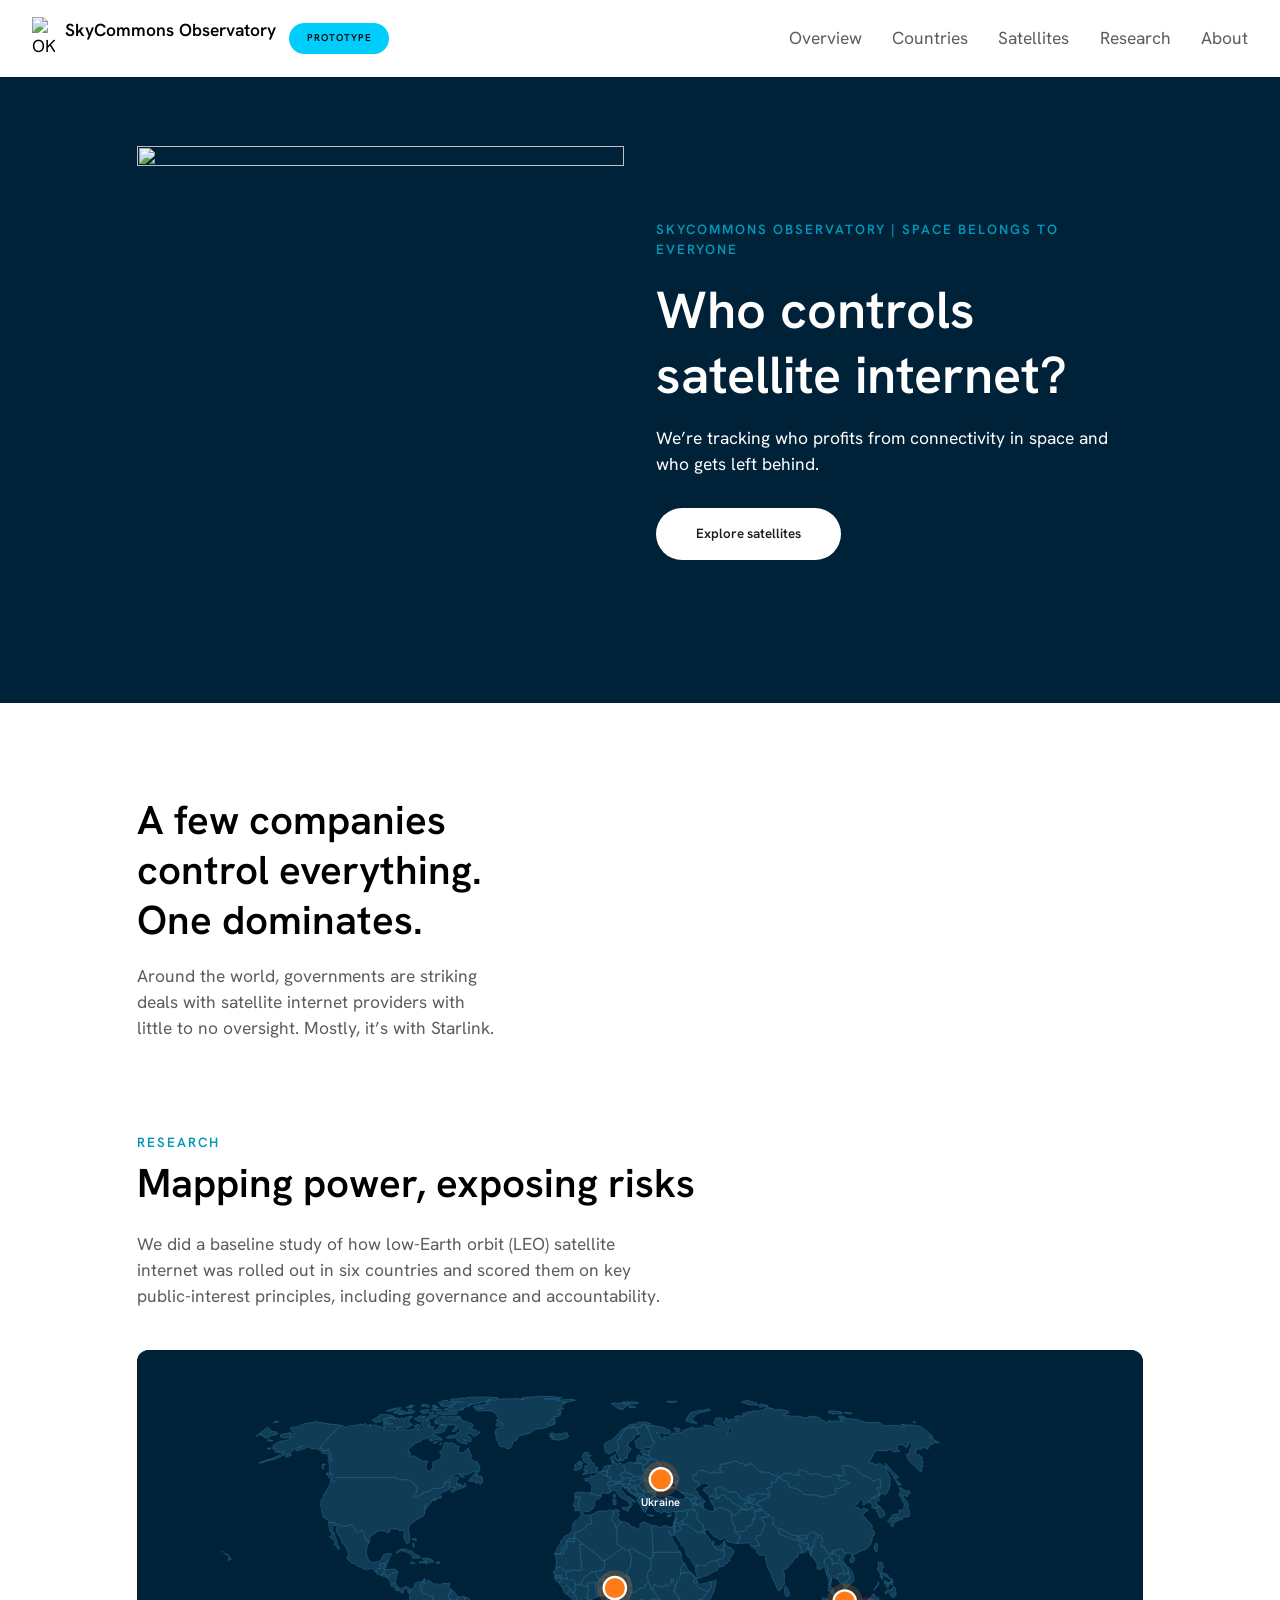
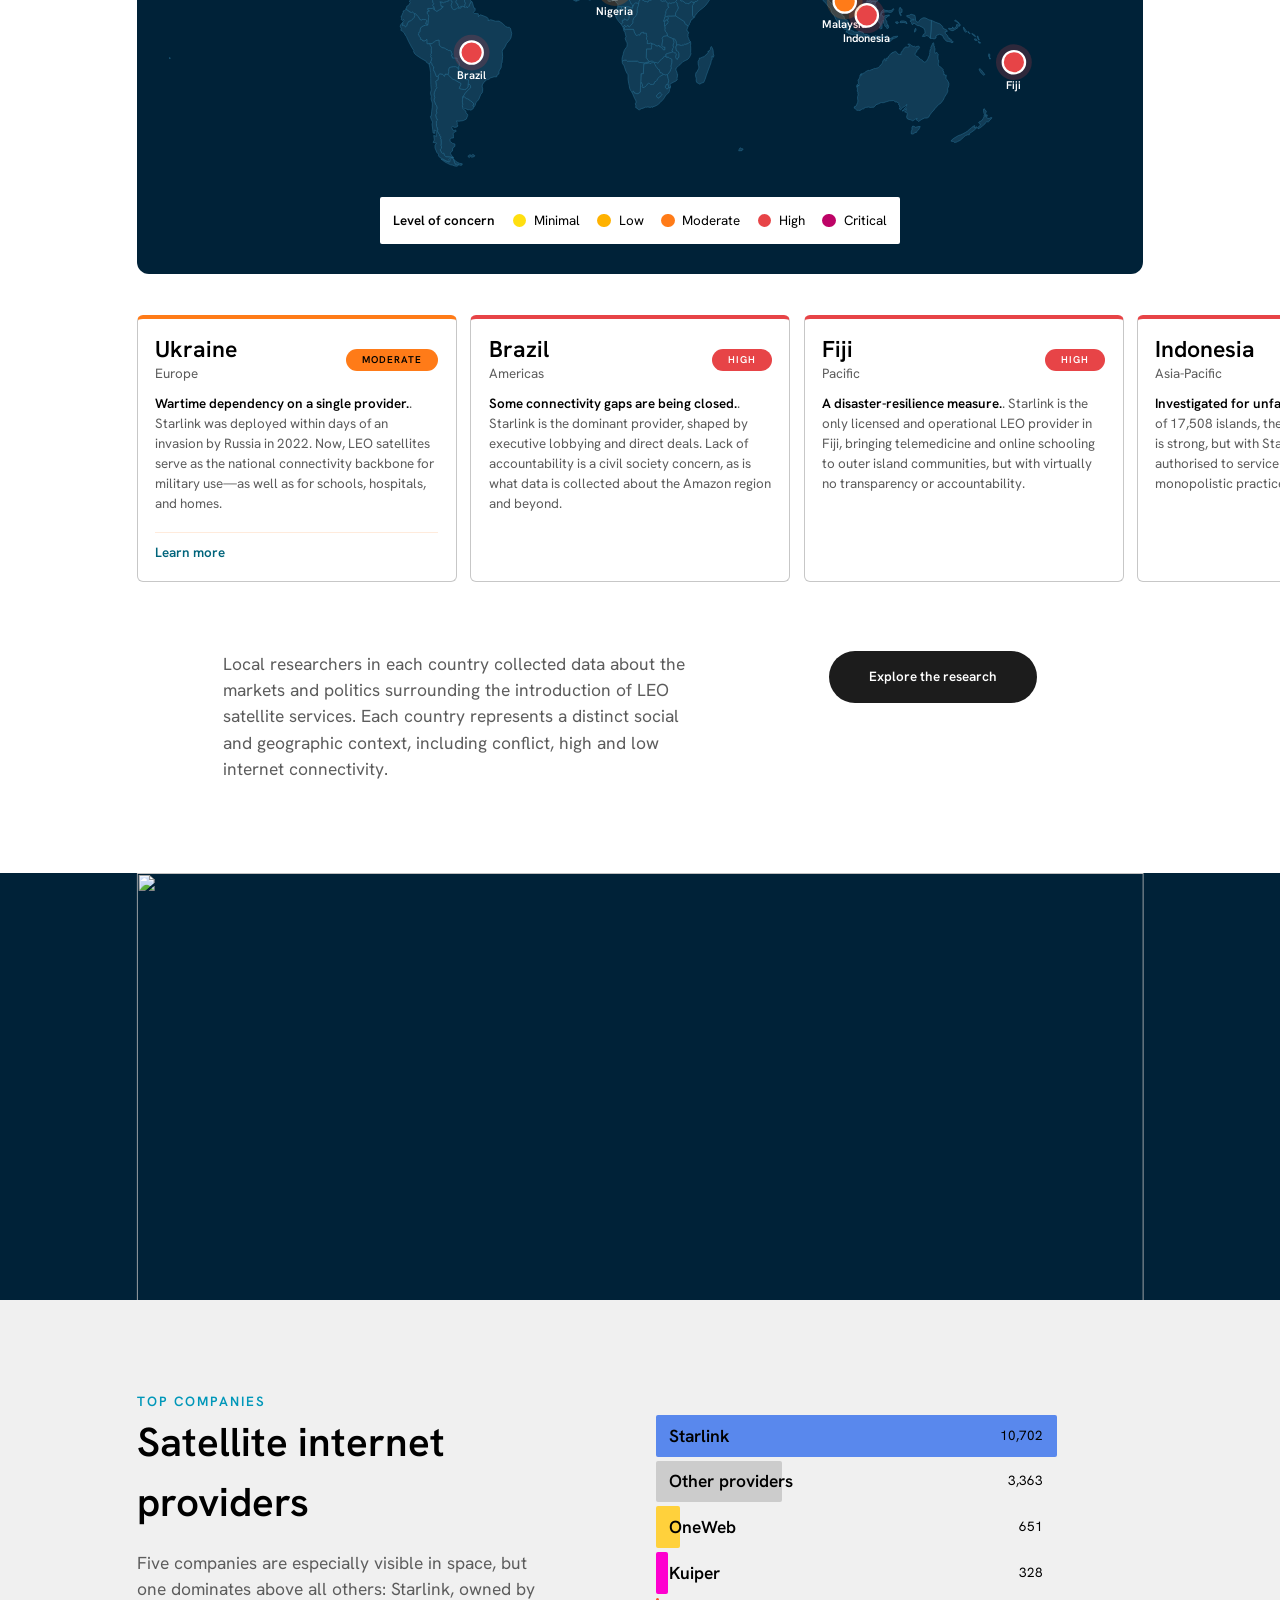
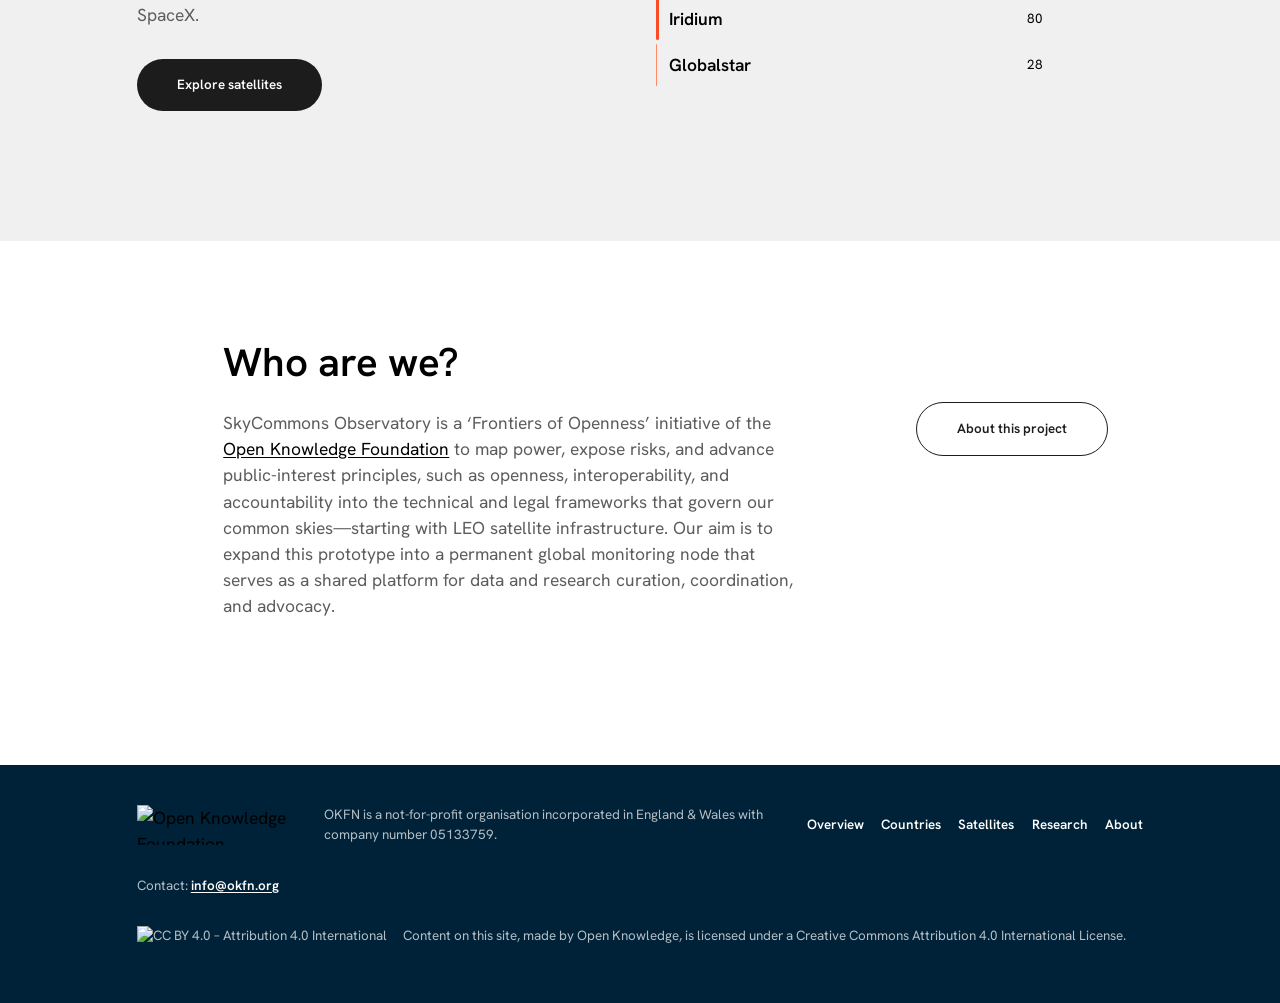
==== docs/index.html @ 89db38e0 "minor fixes" ====
<!doctype html>
<html lang="en">
	<head>
		<meta charset="utf-8" />
		<meta name="viewport" content="width=device-width, initial-scale=1" />
		
		<link href="./_app/immutable/assets/bundle.ClZaPpgv.css" rel="stylesheet">
		<link rel="modulepreload" href="./_app/immutable/bundle.B6d33Jup.js"><!--[--><!--[--><!--]--> <!--[--><meta name="description" content="Who controls satellite internet? We’re tracking who profits from connectivity in space and who gets left behind."><!--]--> <!--[--><meta name="keywords" content="LEO satellite governance, Starlink regulation, digital sovereignty, satellite internet policy, orbital commons, satellite market concentration, connectivity divide, spectrum equity, ITU WRC-27, satellite licensing transparency"><!--]--> <!--[--><meta name="author" content="Open Knowledge Foundation"><!--]--> <!--[--><meta property="og:title" content="SkyCommons Observatory"><!--]--> <!--[--><meta property="og:site_name" content="SkyCommons Observatory"><!--]--> <meta property="og:url" content="http://sveltekit-prerender"> <!--[--><meta property="og:description" content="Who controls satellite internet? We’re tracking who profits from connectivity in space and who gets left behind."><!--]--> <meta property="og:type" content="article"> <meta property="og:locale" content="en_US"> <!--[--><meta property="og:image" content="/images/sharing.png"> <meta property="og:image:type" content="image/jpeg"> <meta property="og:image:width" content="1200"> <meta property="og:image:height" content="630"><!--]--> <meta name="twitter:card" content="summary_large_image"> <meta name="twitter:site" content="http://sveltekit-prerender"> <!--[--><meta name="twitter:title" content="SkyCommons Observatory"><!--]--> <!--[--><meta name="twitter:description" content="Who controls satellite internet? We’re tracking who profits from connectivity in space and who gets left behind."><!--]--> <!--[--><meta name="twitter:image" content="/images/sharing.png"><!--]--> <meta name="robots" content="index, follow"> <link rel="icon" href="/favicon.ico"><!--]--><title>SkyCommons Observatory</title>
	</head>
	<body data-sveltekit-preload-data="hover">
		<script>
			// Set this after build to match the deployed subpath (e.g. "/my-app").
			window.__SCRIPT_BASE__ = '';
		</script>
		<div data-sveltekit-hydrate="true" style="display: contents; width: 100%; height: 100%;">
			<!--[--><!--[--><!----><!----> <!--[!--><!--]--> <main class="relative"><div class="fixed left-0 right-0 top-0 z-20"><div class="flex flex-row items-center justify-between bg-bg-base px-gutter py-md shadow-sm"><div class="flex items-center gap-sm"><a class="flex flex-row gap-xs" href="/"><img class="w-lg" src="/images/logo.svg" alt="OKFN"> <h1 class="text-md font-semibold">SkyCommons Observatory</h1></a> <div class="inline-block rounded-full bg-primary-300 px-md py-2xs text-xs font-semibold uppercase tracking-widest">Prototype</div><!----></div> <div class="flex self-stretch"><ul class="hidden h-full items-center gap-xl text-md lg:flex"><!--[--><li class="relative flex h-full items-center"><a class="text-text-weaker hover:text-text-stronger font-semibold !text-text-base" href="/">Overview</a> <!--[--><span class="absolute inset-x-0 -bottom-md h-[4px] bg-primary-400"></span><!--]--></li><li class="relative flex h-full items-center"><a class="text-text-weaker hover:text-text-stronger" href="/countries">Countries</a> <!--[!--><!--]--></li><li class="relative flex h-full items-center"><a class="text-text-weaker hover:text-text-stronger" href="/satellites">Satellites</a> <!--[!--><!--]--></li><li class="relative flex h-full items-center"><a class="text-text-weaker hover:text-text-stronger" href="/research">Research</a> <!--[!--><!--]--></li><li class="relative flex h-full items-center"><a class="text-text-weaker hover:text-text-stronger" href="/about">About</a> <!--[!--><!--]--></li><!--]--></ul> <!--[!--><button id="" class="font-normal text-fg-base cursor-pointer transition ease-out duration-300 px-4 space-x-2 py-2 text-xs block pr-0 lg:hidden inline-flex w-auto shrink-0 items-center self-start"><span class="inline-flex items-center"><span class="inline-block pr-2 text-lg svelte-1iubwoe"><svg class="c svelte-1iubwoe" viewBox="0 0 24 24" fill-rule="evenodd" clip-rule="evenodd" style="transform: rotate(0deg)"><!--[--><path d="M21,14 L21,16.5 L3,16.5 L3,14 L21,14 Z M21,8 L21,10.5 L3,10.5 L3,8 L21,8 Z"></path><!--]--></svg></span><!----></span><!----> <!--[!--><!--]--> <!--[!--><!--]--> <!----> <!--[!--><!--]--> <!--[!--><!--]--> <!--[!--><!--]--><!----></button><!--]--><!----></div></div></div><!----> <!--[!--><!--]--><!----> <div class="relative" style="padding-top: 0px; --header-height: 0px"><!----><section><div class="grid-wrapper grid__space-wide bg-dark-blue py-4xl text-bg-base"><div class="grid__row grid__gutters"><div class="grid__col flex flex-col md:basis-6/12"><div class="relative  "><!--[--><picture><!--[--><source srcset="/_app/immutable/assets/globe.wKYn05jS.avif 1140w, /_app/immutable/assets/globe.DWUznDQR.avif 2280w" type="image/avif"><source srcset="/_app/immutable/assets/globe.wnFsXG3-.webp 1140w, /_app/immutable/assets/globe.bxFfYOOo.webp 2280w" type="image/webp"><source srcset="/_app/immutable/assets/globe.BBnB5dhG.jpeg 1140w, /_app/immutable/assets/globe.C6dYYrCy.jpeg 2280w" type="image/jpeg"><!--]--> <img src="/_app/immutable/assets/globe.C6dYYrCy.jpeg" width="2280" height="2280" class="w-full"></picture><!--]--></div><!----></div> <div class="grid__col flex flex-col md:basis-6/12 md:justify-center"><div class="text-sm font-semibold uppercase tracking-[2px] text-primary-500 "><!---->SkyCommons Observatory | Space belongs to everyone<!----></div><!----> <h2 class="my-md text-balance text-3xl font-semibold leading-tight">Who controls satellite internet?</h2> <div class="pb-xl text-md">We’re tracking who profits from connectivity in space and who gets left behind.</div> <!--[--><a id="" href="/satellites" class="font-semibold rounded-full cursor-pointer transition ease-out duration-300 text-fg-base bg-bg-base border-bg-base hover:bg-fg-stronger hover:text-bg-base hover:outline hover:outline-1 hover:outline-bg-base px-8 md:py-4 md:px-10  space-x-3 py-4 text-sm  inline-flex w-auto shrink-0 items-center self-start"><!----> <!--[!--><!--]--> <!--[--><!---->Explore satellites<!----><!--]--> <!----> <!--[!--><!--]--> <!--[!--><!--]--> <!--[!--><!--]--><!----></a><!--]--><!----></div></div></div><!----> <div class="grid__space-wide py-5xl"><div class="grid__row grid__gutters"><div class="grid__col basis-12/12 xl:basis-6/12"><h2 class="mb-md text-balance text-2xl font-semibold leading-tight">A few companies control everything. One dominates.</h2> <p class="text-balance text-text-weaker">Around the world, governments are striking deals with satellite internet providers with little to no oversight. Mostly, it’s with Starlink.</p></div></div></div></section> <section><div class="grid__space-wide mb-2xl"><div class="text-sm font-semibold uppercase tracking-[2px] text-primary-500 "><!---->Research<!----></div><!----> <h2 class="mb-md text-2xl font-semibold">Mapping power, exposing risks</h2> <div class="grid__row grid__gutters"><div class="grid__col basis-12/12 xl:basis-8/12"><p class="text-balance text-text-weaker">We did a baseline study of how low-Earth orbit (LEO) satellite internet was rolled out in six countries and scored them on key public-interest principles, including governance and accountability.</p></div></div></div> <div class="grid-wrapper grid__space-wide mb-lg"><!--[!--><div class="flex w-full items-center justify-center rounded-xl bg-[#0a253f]" style="height: 500px"><p class="text-center text-gray-400">Loading map data...</p></div><!--]--> <!--[!--><!--]--><!----></div> <div class="grid-wrapper grid__space-wide grid__break-right"><!--[--><div class="no-scrollbar w-full cursor-grab select-none overflow-x-auto py-md active:cursor-grabbing svelte-oepvop"><div class="grid__space-right flex w-max gap-sm"><!--[--><div class="flex flex-shrink-0" style="width: 320px"><div class="flex h-full flex-col gap-xs rounded-md border border-t-4 border-fg-weakest p-md transition-all duration-200 hover:-translate-y-0.5 hover:shadow-lg" style=" border-top-color: #ff7b18; "><div class="flex items-center justify-between gap-md"><div><h3 class="font-sans text-lg font-semibold leading-[1.2]">Ukraine</h3> <div class="text-sm font-normal text-text-weaker">Europe</div></div> <span class="rounded-full text-center font-semibold uppercase tracking-widest px-4 py-1 text-xs" style="background-color: #ff7b18; color: #000;">Moderate</span><!----></div> <p class="flex-1 text-sm text-text-weaker"><strong class="text-text-base">Wartime dependency on a single provider.</strong>.
		Starlink was deployed within days of an invasion by Russia in 2022. Now, LEO satellites serve as the national connectivity backbone for military use—as well as for schools, hospitals, and homes.</p> <!--[--><a href="/countries/ukraine" class="group pointer-events-auto mt-2xs flex items-center gap-sm border-t pt-xs text-sm font-semibold text-primary transition-all duration-200" style=" border-color: color-mix(in srgb, #ff7b18 15%, transparent); ">Learn more</a><!--]--></div><!----></div><div class="flex flex-shrink-0" style="width: 320px"><div class="flex h-full flex-col gap-xs rounded-md border border-t-4 border-fg-weakest p-md transition-all duration-200 " style=" border-top-color: #e74447; "><div class="flex items-center justify-between gap-md"><div><h3 class="font-sans text-lg font-semibold leading-[1.2]">Brazil</h3> <div class="text-sm font-normal text-text-weaker">Americas</div></div> <span class="rounded-full text-center font-semibold uppercase tracking-widest px-4 py-1 text-xs" style="background-color: #e74447; color: #fff;">High</span><!----></div> <p class="flex-1 text-sm text-text-weaker"><strong class="text-text-base">Some connectivity gaps are being closed.</strong>.
		Starlink is the dominant provider, shaped by executive lobbying and direct deals. Lack of accountability is a civil society concern, as is what data is collected about the Amazon region and beyond.</p> <!--[!--><!--]--></div><!----></div><div class="flex flex-shrink-0" style="width: 320px"><div class="flex h-full flex-col gap-xs rounded-md border border-t-4 border-fg-weakest p-md transition-all duration-200 " style=" border-top-color: #e74447; "><div class="flex items-center justify-between gap-md"><div><h3 class="font-sans text-lg font-semibold leading-[1.2]">Fiji</h3> <div class="text-sm font-normal text-text-weaker">Pacific</div></div> <span class="rounded-full text-center font-semibold uppercase tracking-widest px-4 py-1 text-xs" style="background-color: #e74447; color: #fff;">High</span><!----></div> <p class="flex-1 text-sm text-text-weaker"><strong class="text-text-base">A disaster-resilience measure.</strong>.
		 Starlink is the only licensed and operational LEO provider in Fiji, bringing telemedicine and online schooling to outer island communities, but with virtually no transparency or accountability.</p> <!--[!--><!--]--></div><!----></div><div class="flex flex-shrink-0" style="width: 320px"><div class="flex h-full flex-col gap-xs rounded-md border border-t-4 border-fg-weakest p-md transition-all duration-200 " style=" border-top-color: #e74447; "><div class="flex items-center justify-between gap-md"><div><h3 class="font-sans text-lg font-semibold leading-[1.2]">Indonesia</h3> <div class="text-sm font-normal text-text-weaker">Asia-Pacific</div></div> <span class="rounded-full text-center font-semibold uppercase tracking-widest px-4 py-1 text-xs" style="background-color: #e74447; color: #fff;">High</span><!----></div> <p class="flex-1 text-sm text-text-weaker"><strong class="text-text-base">Investigated for unfair competition.</strong>.
		A nation of 17,508 islands, the case for LEO connectivity is strong, but with Starlink as the only provider authorised to service consumers, concerns of monopolistic practices run high.</p> <!--[!--><!--]--></div><!----></div><div class="flex flex-shrink-0" style="width: 320px"><div class="flex h-full flex-col gap-xs rounded-md border border-t-4 border-fg-weakest p-md transition-all duration-200 " style=" border-top-color: #ff7b18; "><div class="flex items-center justify-between gap-md"><div><h3 class="font-sans text-lg font-semibold leading-[1.2]">Malaysia</h3> <div class="text-sm font-normal text-text-weaker">Asia-Pacific</div></div> <span class="rounded-full text-center font-semibold uppercase tracking-widest px-4 py-1 text-xs" style="background-color: #ff7b18; color: #000;">Moderate</span><!----></div> <p class="flex-1 text-sm text-text-weaker"><strong class="text-text-base">Limited consumer choice.</strong>.
		 Rural connectivity gaps are significant, but hardware costs are steep for people in these regions. Starlink is the only provider to consumers, and the terms of their license are not public.</p> <!--[!--><!--]--></div><!----></div><div class="flex flex-shrink-0" style="width: 320px"><div class="flex h-full flex-col gap-xs rounded-md border border-t-4 border-fg-weakest p-md transition-all duration-200 " style=" border-top-color: #ff7b18; "><div class="flex items-center justify-between gap-md"><div><h3 class="font-sans text-lg font-semibold leading-[1.2]">Nigeria</h3> <div class="text-sm font-normal text-text-weaker">Africa</div></div> <span class="rounded-full text-center font-semibold uppercase tracking-widest px-4 py-1 text-xs" style="background-color: #ff7b18; color: #000;">Moderate</span><!----></div> <p class="flex-1 text-sm text-text-weaker"><strong class="text-text-base">An infrastructure shortcut.</strong>.
		 LEO satellites reach communities that terrestrial networks cannot. Nigeria has authorized five LEO providers—though Starlink was first and was approved with fewer initial conditions.</p> <!--[!--><!--]--></div><!----></div><!--]--></div></div><!--]--><!----></div> <div class="grid-wrapper grid__space-wide pb-5xl pt-lg md:pt-3xl"><div class="grid__row grid__gutters"><div class="grid__col mb-xl text-text-weaker md:mb-0 md:ml-1/12 md:basis-7/12 lg:basis-6/12">Local researchers in each country collected data about the markets and politics surrounding the introduction of LEO satellite services. Each country represents a distinct social and geographic context, including conflict, high and low internet connectivity.</div> <div class="grid__col md:ml-1/12 md:basis-3/12 lg:basis-4/12"><!--[--><a id="" href="/countries" class="font-semibold rounded-full cursor-pointer transition ease-out duration-300 text-bg-base bg-fg-base hover:bg-neutral-600 px-8 md:py-4 md:px-10  space-x-3 py-4 text-sm  inline-flex w-auto shrink-0 items-center self-start"><!----> <!--[!--><!--]--> <!--[--><!---->Explore the research<!----><!--]--> <!----> <!--[!--><!--]--> <!--[!--><!--]--> <!--[!--><!--]--><!----></a><!--]--><!----></div></div></div></section> <section><div class="grid-wrapper grid__space-wide relative aspect-[2.5/1] overflow-hidden bg-dark-blue text-bg-base lg:aspect-[3/1]"><div class="relative  absolute bottom-0 left-1/2 h-auto max-h-[50%] w-auto -translate-x-1/2"><!--[--><picture><!--[--><source srcset="/_app/immutable/assets/globe.wKYn05jS.avif 1140w, /_app/immutable/assets/globe.DWUznDQR.avif 2280w" type="image/avif"><source srcset="/_app/immutable/assets/globe.wnFsXG3-.webp 1140w, /_app/immutable/assets/globe.bxFfYOOo.webp 2280w" type="image/webp"><source srcset="/_app/immutable/assets/globe.BBnB5dhG.jpeg 1140w, /_app/immutable/assets/globe.C6dYYrCy.jpeg 2280w" type="image/jpeg"><!--]--> <img src="/_app/immutable/assets/globe.C6dYYrCy.jpeg" width="2280" height="2280" class="w-full h-full object-contain"></picture><!--]--></div><!----></div><!----> <div class="grid-wrapper grid__space-wide bg-bg-weaker py-5xl"><div class="grid__row grid__gutters"><div class="grid__col md:md-0 mb-lg flex flex-col md:basis-5/12"><div class="text-sm font-semibold uppercase tracking-[2px] text-primary-500 "><!---->Top Companies<!----></div><!----> <h2 class="mb-md text-2xl font-semibold">Satellite internet providers</h2> <p class="mb-xl text-text-weaker">Five companies are especially visible in space, but one dominates above all others: Starlink, owned by SpaceX.</p> <!--[--><a id="" href="/satellites" class="font-semibold rounded-full cursor-pointer transition ease-out duration-300 text-bg-base bg-fg-base hover:bg-neutral-600 px-8 md:py-4 md:px-10  space-x-3 py-4 text-sm  inline-flex w-auto shrink-0 items-center self-start"><!----> <!--[!--><!--]--> <!--[--><!---->Explore satellites<!----><!--]--> <!----> <!--[!--><!--]--> <!--[!--><!--]--> <!--[!--><!--]--><!----></a><!--]--><!----></div> <div class="grid__col flex basis-12/12 flex-col py-lg text-text-weaker md:ml-1/12 md:basis-6/12 md:justify-center xl:basis-5/12"><div class="mb-2xl w-full"><div class="relative"><div class="flex flex-col gap-1"><!--[--><div class="relative w-full"><div class="print-force-bg absolute bottom-0 top-0 h-full rounded-sm" style="width:100%; background-color: #5988ED"></div> <div class="flex justify-between gap-md text-md"><div class="relative px-sm py-2xs font-semibold text-text-base">Starlink</div> <div class="relative flex items-center px-sm text-sm text-text-base">10,702</div></div></div><div class="relative w-full"><div class="print-force-bg absolute bottom-0 top-0 h-full rounded-sm" style="width:31.424032891048405%; background-color: #ccc"></div> <div class="flex justify-between gap-md text-md"><div class="relative px-sm py-2xs font-semibold text-text-base">Other providers</div> <div class="relative flex items-center px-sm text-sm text-text-base">3,363</div></div></div><div class="relative w-full"><div class="print-force-bg absolute bottom-0 top-0 h-full rounded-sm" style="width:6.082975144832742%; background-color: #FFD13C"></div> <div class="flex justify-between gap-md text-md"><div class="relative px-sm py-2xs font-semibold text-text-base">OneWeb</div> <div class="relative flex items-center px-sm text-sm text-text-base">651</div></div></div><div class="relative w-full"><div class="print-force-bg absolute bottom-0 top-0 h-full rounded-sm" style="width:3.0648476920201833%; background-color: #FE00CF"></div> <div class="flex justify-between gap-md text-md"><div class="relative px-sm py-2xs font-semibold text-text-base">Kuiper</div> <div class="relative flex items-center px-sm text-sm text-text-base">328</div></div></div><div class="relative w-full"><div class="print-force-bg absolute bottom-0 top-0 h-full rounded-sm" style="width:0.747523827321996%; background-color: #F94D26"></div> <div class="flex justify-between gap-md text-md"><div class="relative px-sm py-2xs font-semibold text-text-base">Iridium</div> <div class="relative flex items-center px-sm text-sm text-text-base">80</div></div></div><div class="relative w-full"><div class="print-force-bg absolute bottom-0 top-0 h-full rounded-sm" style="width:0.2616333395626986%; background-color: #FF8A65"></div> <div class="flex justify-between gap-md text-md"><div class="relative px-sm py-2xs font-semibold text-text-base">Globalstar</div> <div class="relative flex items-center px-sm text-sm text-text-base">28</div></div></div><!--]--></div> <!--[!--><!--]--></div><!----></div></div></div></div></section> <section><div class="grid-wrapper grid__space-wide pb-6xl pt-5xl"><div class="grid__row grid__gutters"><div class="grid__col mb-xl md:mb-0 md:ml-1/12 md:basis-7/12"><h2 class="mb-md text-2xl font-semibold">Who are we?</h2> <p class="prose text-text-weaker"><!---->SkyCommons Observatory is a ‘Frontiers of Openness’ initiative of the <a href='https://okfn.org/' target='_blank'>Open Knowledge Foundation</a> to map power, expose risks, and advance public-interest principles, such as openness, interoperability, and accountability into the technical and legal frameworks that govern our common skies—starting with LEO satellite infrastructure. Our aim is to expand this prototype into a permanent global monitoring node that serves as a shared platform for data and research curation, coordination, and advocacy.<!----></p> <p></p></div> <div class="grid__col md:ml-1/12 md:basis-3/12 md:pt-4xl"><div class="flex flex-wrap gap-sm"><!--[--><!--[--><a id="" href="/about" class="font-semibold rounded-full border cursor-pointer transition ease-out duration-300 text-fg-base border-fg-base hover:bg-bg-weaker hover:text-fg-base px-8 md:py-4 md:px-10  space-x-3 py-4 text-sm  inline-flex w-auto shrink-0 items-center self-start"><!----> <!--[!--><!--]--> <!--[--><!---->About this project<!----><!--]--> <!----> <!--[!--><!--]--> <!--[!--><!--]--> <!--[!--><!--]--><!----></a><!--]--><!--]--></div></div></div></div></section><!----><!----></div> <!--[--><footer class="flex flex-col"><div class="grid__space-wide flex flex-col bg-dark-blue pb-xl pt-2xl lg:flex-row lg:items-center lg:justify-between lg:gap-2xl"><div class="mb-xl flex flex-col items-start gap-sm lg:mb-0 lg:flex-row lg:items-center"><a href="https://okfn.org/en/" target="_blank"><img class="h-10" src="/images/logo-okfn-light.svg" alt="Open Knowledge Foundation"></a> <p class="text-sm text-white/70">OKFN is a not-for-profit organisation incorporated in England &amp; Wales with company number
				05133759.</p></div> <ul class="flex gap-md text-sm"><!--[--><li class="relative flex h-full items-center"><a class="font-semibold text-bg-base hover:text-text-stronger" href="/">Overview</a></li><li class="relative flex h-full items-center"><a class="font-semibold text-bg-base hover:text-text-stronger" href="/countries">Countries</a></li><li class="relative flex h-full items-center"><a class="font-semibold text-bg-base hover:text-text-stronger" href="/satellites">Satellites</a></li><li class="relative flex h-full items-center"><a class="font-semibold text-bg-base hover:text-text-stronger" href="/research">Research</a></li><li class="relative flex h-full items-center"><a class="font-semibold text-bg-base hover:text-text-stronger" href="/about">About</a></li><!--]--></ul></div> <div class="grid__space-wide bg-dark-blue pb-2xl text-sm text-white/70"><div class="mb-xl">Contact: <a class="text-sm font-semibold text-white underline underline-offset-2" href="mailto:info@okfn.org">info@okfn.org</a></div> <div class="mb-4 flex flex-row items-center gap-4"><a href="https://creativecommons.org/licenses/by/4.0/" target="_blank"><img src="/images/footer-creative-commons.png" alt="CC BY 4.0 – Attribution 4.0 International"></a> <div class="text-white/70">Content on this site, made by Open Knowledge, is licensed under a Creative Commons
				Attribution 4.0 International License.</div></div></div></footer><!--]--></main><!----><!--]--> <!--[!--><!--]--><!--]-->
			
			<script>
				{
					__sveltekit_m5ld1t = {
						base: new URL(".", location).pathname.slice(0, -1)
					};

					const element = document.currentScript.parentElement;

					import("./_app/immutable/bundle.B6d33Jup.js").then((app) => {
						app.start(element, {
							node_ids: [0, 2],
							data: [null,{type:"data",data:{page:{header:{section:"SkyCommons Observatory | Space belongs to everyone",title:"Who controls satellite internet?",text:"We’re tracking who profits from connectivity in space and who gets left behind.",cta:{title:"Explore satellites",link:"/satellites"}},introduction:{title:"A few companies control everything. One dominates.",text:"Around the world, governments are striking deals with satellite internet providers with little to no oversight. Mostly, it’s with Starlink."},countries:{section:"Research",title:"Mapping power, exposing risks",subline:"We did a baseline study of how low-Earth orbit (LEO) satellite internet was rolled out in six countries and scored them on key public-interest principles, including governance and accountability.",text:"Local researchers in each country collected data about the markets and politics surrounding the introduction of LEO satellite services. Each country represents a distinct social and geographic context, including conflict, high and low internet connectivity.",cta:{title:"Explore the research",link:"/countries"}},satellite:{section:"Top Companies",title:"Satellite internet providers",text:"Five companies are especially visible in space, but one dominates above all others: Starlink, owned by SpaceX.",cta:{title:"Explore satellites",link:"/satellites"}},information:{title:"Who are we?",text:"SkyCommons Observatory is a ‘Frontiers of Openness’ initiative of the \u003Ca href='https://okfn.org/' target='_blank'>Open Knowledge Foundation\u003C/a> to map power, expose risks, and advance public-interest principles, such as openness, interoperability, and accountability into the technical and legal frameworks that govern our common skies—starting with LEO satellite infrastructure. Our aim is to expand this prototype into a permanent global monitoring node that serves as a shared platform for data and research curation, coordination, and advocacy.",ctas:[{title:"About this project",link:"/about"}]}},geo:{type:"Topology",objects:{countries:{type:"GeometryCollection",geometries:[{type:"MultiPolygon",arcs:[[[0]],[[1]]],id:"FJ",properties:{name:"Fiji"}},{type:"Polygon",arcs:[[2,3,4,5,6,7,8,9,10]],id:"TZ",properties:{name:"Tanzania"}},{type:"Polygon",arcs:[[11,12,13,14]],id:"EH",properties:{name:"W. Sahara"}},{type:"MultiPolygon",arcs:[[[15,16,17,18]],[[19]],[[20]],[[21]],[[22]],[[23]],[[24]],[[25]],[[26]],[[27]],[[28]],[[29]],[[30]],[[31]],[[32]],[[33]],[[34]],[[35]],[[36]],[[37]],[[38]],[[39]],[[40]],[[41]],[[42]],[[43]],[[44]],[[45]],[[46]],[[47]]],id:"CA",properties:{name:"Canada"}},{type:"MultiPolygon",arcs:[[[-19,48,49,50]],[[51]],[[52]],[[53]],[[54]],[[55]],[[56]],[[57]],[[-17,58]],[[59]]],id:"US",properties:{name:"United States of America"}},{type:"Polygon",arcs:[[60,61,62,63,64,65]],id:"KZ",properties:{name:"Kazakhstan"}},{type:"Polygon",arcs:[[-63,66,67,68,69]],id:"UZ",properties:{name:"Uzbekistan"}},{type:"MultiPolygon",arcs:[[[70,71]],[[72]],[[73]],[[74]]],id:"PG",properties:{name:"Papua New Guinea"}},{type:"MultiPolygon",arcs:[[[-72,75]],[[76,77]],[[78]],[[79,80]],[[81]],[[82]],[[83]],[[84]],[[85]],[[86]],[[87]],[[88]],[[89]]],id:"ID",properties:{name:"Indonesia"}},{type:"MultiPolygon",arcs:[[[90,91]],[[92,93,94,95,96,97]]],id:"AR",properties:{name:"Argentina"}},{type:"MultiPolygon",arcs:[[[-92,98]],[[99,-95,100,101]]],id:"CL",properties:{name:"Chile"}},{type:"Polygon",arcs:[[-8,102,103,104,105,106,107,108,109,110,111]],id:"CD",properties:{name:"Dem. Rep. Congo"}},{type:"Polygon",arcs:[[112,113,114,115]],id:"SO",properties:{name:"Somalia"}},{type:"Polygon",arcs:[[-3,116,117,118,-113,119]],id:"KE",properties:{name:"Kenya"}},{type:"Polygon",arcs:[[120,121,122,123,124,125,126,127]],id:"SD",properties:{name:"Sudan"}},{type:"Polygon",arcs:[[-122,128,129,130,131]],id:"TD",properties:{name:"Chad"}},{type:"Polygon",arcs:[[132,133]],id:"HT",properties:{name:"Haiti"}},{type:"Polygon",arcs:[[-133,134]],id:"DO",properties:{name:"Dominican Rep."}},{type:"MultiPolygon",arcs:[[[135]],[[136]],[[137]],[[138]],[[139]],[[140]],[[141,142,143]],[[144]],[[145]],[[146,147,148,149,-66,150,151,152,153,154,155,156,157,158,159,160,161]],[[162]],[[163,164]]],id:"RU",properties:{name:"Russia"}},{type:"MultiPolygon",arcs:[[[165]],[[166]],[[167]]],id:"BS",properties:{name:"Bahamas"}},{type:"Polygon",arcs:[[168]],id:"FK",properties:{name:"Falkland Is."}},{type:"MultiPolygon",arcs:[[[169]],[[-161,170,171,172]],[[173]],[[174]]],id:"NO",properties:{name:"Norway"}},{type:"Polygon",arcs:[[175]],id:"GL",properties:{name:"Greenland"}},{type:"Polygon",arcs:[[176]],id:"TF",properties:{name:"Fr. S. Antarctic Lands"}},{type:"Polygon",arcs:[[177,-77]],id:"TL",properties:{name:"Timor-Leste"}},{type:"Polygon",arcs:[[178,179,180,181,182,183,184],[185]],id:"ZA",properties:{name:"South Africa"}},{type:"Polygon",arcs:[[-186]],id:"LS",properties:{name:"Lesotho"}},{type:"Polygon",arcs:[[-50,186,187,188,189]],id:"MX",properties:{name:"Mexico"}},{type:"Polygon",arcs:[[190,191,-93]],id:"UY",properties:{name:"Uruguay"}},{type:"Polygon",arcs:[[-191,-98,192,193,194,195,196,197,198,199,200]],id:"BR",properties:{name:"Brazil"}},{type:"Polygon",arcs:[[-194,201,-96,-100,202]],id:"BO",properties:{name:"Bolivia"}},{type:"Polygon",arcs:[[-195,-203,-102,203,204,205]],id:"PE",properties:{name:"Peru"}},{type:"Polygon",arcs:[[-196,-206,206,207,208,209,210]],id:"CO",properties:{name:"Colombia"}},{type:"Polygon",arcs:[[-209,211,212,213]],id:"PA",properties:{name:"Panama"}},{type:"Polygon",arcs:[[-213,214,215,216]],id:"CR",properties:{name:"Costa Rica"}},{type:"Polygon",arcs:[[-216,217,218,219]],id:"NI",properties:{name:"Nicaragua"}},{type:"Polygon",arcs:[[-219,220,221,222,223]],id:"HN",properties:{name:"Honduras"}},{type:"Polygon",arcs:[[-222,224,225]],id:"SV",properties:{name:"El Salvador"}},{type:"Polygon",arcs:[[-189,226,227,-223,-226,228]],id:"GT",properties:{name:"Guatemala"}},{type:"Polygon",arcs:[[-188,229,-227]],id:"BZ",properties:{name:"Belize"}},{type:"Polygon",arcs:[[-197,-211,230,231]],id:"VE",properties:{name:"Venezuela"}},{type:"Polygon",arcs:[[-198,-232,232,233]],id:"GY",properties:{name:"Guyana"}},{type:"Polygon",arcs:[[-199,-234,234,235]],id:"SR",properties:{name:"Suriname"}},{type:"MultiPolygon",arcs:[[[-200,-236,236]],[[237,238,239,240,241,242,243,244]],[[245]]],id:"FR",properties:{name:"France"}},{type:"Polygon",arcs:[[-205,246,-207]],id:"EC",properties:{name:"Ecuador"}},{type:"Polygon",arcs:[[247]],id:"PR",properties:{name:"Puerto Rico"}},{type:"Polygon",arcs:[[248]],id:"JM",properties:{name:"Jamaica"}},{type:"Polygon",arcs:[[249]],id:"CU",properties:{name:"Cuba"}},{type:"Polygon",arcs:[[-181,250,251,252]],id:"ZW",properties:{name:"Zimbabwe"}},{type:"Polygon",arcs:[[-180,253,254,-251]],id:"BW",properties:{name:"Botswana"}},{type:"Polygon",arcs:[[-179,255,256,257,-254]],id:"NA",properties:{name:"Namibia"}},{type:"Polygon",arcs:[[258,259,260,261,262,263,264]],id:"SN",properties:{name:"Senegal"}},{type:"Polygon",arcs:[[-261,265,266,267,268,269,270]],id:"ML",properties:{name:"Mali"}},{type:"Polygon",arcs:[[-13,271,-266,-260,272]],id:"MR",properties:{name:"Mauritania"}},{type:"Polygon",arcs:[[273,274,275,276,277]],id:"BJ",properties:{name:"Benin"}},{type:"Polygon",arcs:[[-131,278,279,-277,280,-268,281,282]],id:"NE",properties:{name:"Niger"}},{type:"Polygon",arcs:[[-278,-280,283,284]],id:"NG",properties:{name:"Nigeria"}},{type:"Polygon",arcs:[[-130,285,286,287,288,289,-284,-279]],id:"CM",properties:{name:"Cameroon"}},{type:"Polygon",arcs:[[-275,290,291,292]],id:"TG",properties:{name:"Togo"}},{type:"Polygon",arcs:[[-292,293,294,295]],id:"GH",properties:{name:"Ghana"}},{type:"Polygon",arcs:[[-270,296,-295,297,298,299]],id:"CI",properties:{name:"Côte d'Ivoire"}},{type:"Polygon",arcs:[[-262,-271,-300,300,301,302,303]],id:"GN",properties:{name:"Guinea"}},{type:"Polygon",arcs:[[-263,-304,304]],id:"GW",properties:{name:"Guinea-Bissau"}},{type:"Polygon",arcs:[[-299,305,306,-301]],id:"LR",properties:{name:"Liberia"}},{type:"Polygon",arcs:[[-302,-307,307]],id:"SL",properties:{name:"Sierra Leone"}},{type:"Polygon",arcs:[[-269,-281,-276,-293,-296,-297]],id:"BF",properties:{name:"Burkina Faso"}},{type:"Polygon",arcs:[[-108,308,-286,-129,-121,309]],id:"CF",properties:{name:"Central African Rep."}},{type:"Polygon",arcs:[[-107,310,311,312,-287,-309]],id:"CG",properties:{name:"Congo"}},{type:"Polygon",arcs:[[-288,-313,313,314]],id:"GA",properties:{name:"Gabon"}},{type:"Polygon",arcs:[[-289,-315,315]],id:"GQ",properties:{name:"Eq. Guinea"}},{type:"Polygon",arcs:[[-7,316,317,-252,-255,-258,318,-103]],id:"ZM",properties:{name:"Zambia"}},{type:"Polygon",arcs:[[-6,319,-317]],id:"MW",properties:{name:"Malawi"}},{type:"Polygon",arcs:[[-5,320,-184,321,-182,-253,-318,-320]],id:"MZ",properties:{name:"Mozambique"}},{type:"Polygon",arcs:[[-183,-322]],id:"SZ",properties:{name:"eSwatini"}},{type:"MultiPolygon",arcs:[[[-106,322,-311]],[[-104,-319,-257,323]]],id:"AO",properties:{name:"Angola"}},{type:"Polygon",arcs:[[-9,-112,324]],id:"BI",properties:{name:"Burundi"}},{type:"Polygon",arcs:[[325,326,327,328,329,330,331]],id:"IL",properties:{name:"Israel"}},{type:"Polygon",arcs:[[-331,332,333]],id:"LB",properties:{name:"Lebanon"}},{type:"Polygon",arcs:[[334]],id:"MG",properties:{name:"Madagascar"}},{type:"Polygon",arcs:[[-327,335]],id:"PS",properties:{name:"Palestine"}},{type:"Polygon",arcs:[[-265,336]],id:"GM",properties:{name:"Gambia"}},{type:"Polygon",arcs:[[337,338,339]],id:"TN",properties:{name:"Tunisia"}},{type:"Polygon",arcs:[[-12,340,341,-338,342,-282,-267,-272]],id:"DZ",properties:{name:"Algeria"}},{type:"Polygon",arcs:[[-326,343,344,345,346,-328,-336]],id:"JO",properties:{name:"Jordan"}},{type:"Polygon",arcs:[[347,348,349,350,351]],id:"AE",properties:{name:"United Arab Emirates"}},{type:"Polygon",arcs:[[352,353]],id:"QA",properties:{name:"Qatar"}},{type:"Polygon",arcs:[[354,355,356]],id:"KW",properties:{name:"Kuwait"}},{type:"Polygon",arcs:[[-345,357,358,359,360,-357,361]],id:"IQ",properties:{name:"Iraq"}},{type:"MultiPolygon",arcs:[[[-351,362,363,364]],[[-349,365]]],id:"OM",properties:{name:"Oman"}},{type:"MultiPolygon",arcs:[[[366]],[[367]]],id:"VU",properties:{name:"Vanuatu"}},{type:"Polygon",arcs:[[368,369,370,371]],id:"KH",properties:{name:"Cambodia"}},{type:"Polygon",arcs:[[-369,372,373,374,375,376]],id:"TH",properties:{name:"Thailand"}},{type:"Polygon",arcs:[[-370,-377,377,378,379]],id:"LA",properties:{name:"Laos"}},{type:"Polygon",arcs:[[-376,380,381,382,383,-378]],id:"MM",properties:{name:"Myanmar"}},{type:"Polygon",arcs:[[-371,-380,384,385]],id:"VN",properties:{name:"Vietnam"}},{type:"MultiPolygon",arcs:[[[386,386,386]],[[-147,387,388,389,390]]],id:"KP",properties:{name:"North Korea"}},{type:"Polygon",arcs:[[-389,391]],id:"KR",properties:{name:"South Korea"}},{type:"Polygon",arcs:[[-149,392]],id:"MN",properties:{name:"Mongolia"}},{type:"Polygon",arcs:[[-383,393,394,395,396,397,398,399,400]],id:"IN",properties:{name:"India"}},{type:"Polygon",arcs:[[-382,401,-394]],id:"BD",properties:{name:"Bangladesh"}},{type:"Polygon",arcs:[[-400,402]],id:"BT",properties:{name:"Bhutan"}},{type:"Polygon",arcs:[[-398,403]],id:"NP",properties:{name:"Nepal"}},{type:"Polygon",arcs:[[-396,404,405,406,407]],id:"PK",properties:{name:"Pakistan"}},{type:"Polygon",arcs:[[-69,408,409,-407,410,411]],id:"AF",properties:{name:"Afghanistan"}},{type:"Polygon",arcs:[[-68,412,413,-409]],id:"TJ",properties:{name:"Tajikistan"}},{type:"Polygon",arcs:[[-62,414,-413,-67]],id:"KG",properties:{name:"Kyrgyzstan"}},{type:"Polygon",arcs:[[-64,-70,-412,415,416]],id:"TM",properties:{name:"Turkmenistan"}},{type:"Polygon",arcs:[[-360,417,418,419,420,421,-416,-411,-406,422]],id:"IR",properties:{name:"Iran"}},{type:"Polygon",arcs:[[-332,-334,423,424,-358,-344]],id:"SY",properties:{name:"Syria"}},{type:"Polygon",arcs:[[-420,425,426,427,428]],id:"AM",properties:{name:"Armenia"}},{type:"Polygon",arcs:[[-172,429,430]],id:"SE",properties:{name:"Sweden"}},{type:"Polygon",arcs:[[-156,431,432,433,434]],id:"BY",properties:{name:"Belarus"}},{type:"Polygon",arcs:[[-155,435,-164,436,437,438,439,440,441,442,-432]],id:"UA",properties:{name:"Ukraine"}},{type:"Polygon",arcs:[[-433,-443,443,444,445,446,-142,447]],id:"PL",properties:{name:"Poland"}},{type:"Polygon",arcs:[[448,449,450,451,452,453,454]],id:"AT",properties:{name:"Austria"}},{type:"Polygon",arcs:[[-441,455,456,457,458,-449,459]],id:"HU",properties:{name:"Hungary"}},{type:"Polygon",arcs:[[-439,460]],id:"MD",properties:{name:"Moldova"}},{type:"Polygon",arcs:[[-438,461,462,463,-456,-440,-461]],id:"RO",properties:{name:"Romania"}},{type:"Polygon",arcs:[[-434,-448,-144,464,465]],id:"LT",properties:{name:"Lithuania"}},{type:"Polygon",arcs:[[-157,-435,-466,466,467]],id:"LV",properties:{name:"Latvia"}},{type:"Polygon",arcs:[[-158,-468,468]],id:"EE",properties:{name:"Estonia"}},{type:"Polygon",arcs:[[-446,469,-453,470,-238,471,472,473,474,475,476]],id:"DE",properties:{name:"Germany"}},{type:"Polygon",arcs:[[-463,477,478,479,480,481]],id:"BG",properties:{name:"Bulgaria"}},{type:"MultiPolygon",arcs:[[[482]],[[-480,483,484,485,486]]],id:"GR",properties:{name:"Greece"}},{type:"MultiPolygon",arcs:[[[-359,-425,487,488,-427,-418]],[[-479,489,-484]]],id:"TR",properties:{name:"Turkey"}},{type:"Polygon",arcs:[[-486,490,491,492,493]],id:"AL",properties:{name:"Albania"}},{type:"Polygon",arcs:[[-458,494,495,496,497,498]],id:"HR",properties:{name:"Croatia"}},{type:"Polygon",arcs:[[-452,499,-239,-471]],id:"CH",properties:{name:"Switzerland"}},{type:"Polygon",arcs:[[-472,-245,500]],id:"LU",properties:{name:"Luxembourg"}},{type:"Polygon",arcs:[[-473,-501,-244,501,502]],id:"BE",properties:{name:"Belgium"}},{type:"Polygon",arcs:[[-474,-503,503]],id:"NL",properties:{name:"Netherlands"}},{type:"Polygon",arcs:[[504,505]],id:"PT",properties:{name:"Portugal"}},{type:"Polygon",arcs:[[-505,506,-242,507]],id:"ES",properties:{name:"Spain"}},{type:"Polygon",arcs:[[508,509]],id:"IE",properties:{name:"Ireland"}},{type:"Polygon",arcs:[[510]],id:"NC",properties:{name:"New Caledonia"}},{type:"MultiPolygon",arcs:[[[511]],[[512]],[[513]],[[514]],[[515]]],id:"SB",properties:{name:"Solomon Is."}},{type:"MultiPolygon",arcs:[[[516]],[[517]]],id:"NZ",properties:{name:"New Zealand"}},{type:"MultiPolygon",arcs:[[[518]],[[519]]],id:"AU",properties:{name:"Australia"}},{type:"Polygon",arcs:[[520]],id:"LK",properties:{name:"Sri Lanka"}},{type:"MultiPolygon",arcs:[[[521]],[[-61,-150,-393,-148,-391,522,-385,-379,-384,-401,-403,-399,-404,-397,-408,-410,-414,-415]]],id:"CN",properties:{name:"China"}},{type:"Polygon",arcs:[[523]],id:"TW",properties:{name:"Taiwan"}},{type:"MultiPolygon",arcs:[[[-451,524,525,-240,-500]],[[526]],[[527]]],id:"IT",properties:{name:"Italy"}},{type:"MultiPolygon",arcs:[[[-476,528]],[[529]]],id:"DK",properties:{name:"Denmark"}},{type:"MultiPolygon",arcs:[[[-510,530]],[[531]]],id:"GB",properties:{name:"United Kingdom"}},{type:"Polygon",arcs:[[532]],id:"IS",properties:{name:"Iceland"}},{type:"MultiPolygon",arcs:[[[-152,533,-421,-429,534]],[[-419,-426]]],id:"AZ",properties:{name:"Azerbaijan"}},{type:"Polygon",arcs:[[-153,-535,-428,-489,535]],id:"GE",properties:{name:"Georgia"}},{type:"MultiPolygon",arcs:[[[536]],[[537]],[[538]],[[539]],[[540]],[[541]],[[542]]],id:"PH",properties:{name:"Philippines"}},{type:"MultiPolygon",arcs:[[[-374,543]],[[-81,544,545,546]]],id:"MY",properties:{name:"Malaysia"}},{type:"Polygon",arcs:[[-546,547]],id:"BN",properties:{name:"Brunei"}},{type:"Polygon",arcs:[[-450,-459,-499,548,-525]],id:"SI",properties:{name:"Slovenia"}},{type:"Polygon",arcs:[[-160,549,-430,-171]],id:"FI",properties:{name:"Finland"}},{type:"Polygon",arcs:[[-442,-460,-455,550,-444]],id:"SK",properties:{name:"Slovakia"}},{type:"Polygon",arcs:[[-445,-551,-454,-470]],id:"CZ",properties:{name:"Czechia"}},{type:"Polygon",arcs:[[-126,551,552,553]],id:"ER",properties:{name:"Eritrea"}},{type:"MultiPolygon",arcs:[[[554]],[[555]],[[556]]],id:"JP",properties:{name:"Japan"}},{type:"Polygon",arcs:[[-193,-97,-202]],id:"PY",properties:{name:"Paraguay"}},{type:"Polygon",arcs:[[-364,557,558]],id:"YE",properties:{name:"Yemen"}},{type:"Polygon",arcs:[[-346,-362,-356,559,-354,560,-352,-365,-559,561]],id:"SA",properties:{name:"Saudi Arabia"}},{type:"Polygon",arcs:[[570,571]],properties:{name:"N. Cyprus"}},{type:"Polygon",arcs:[[-572,572]],id:"CY",properties:{name:"Cyprus"}},{type:"Polygon",arcs:[[-341,-15,573]],id:"MA",properties:{name:"Morocco"}},{type:"Polygon",arcs:[[-124,574,575,-329,576]],id:"EG",properties:{name:"Egypt"}},{type:"Polygon",arcs:[[-123,-132,-283,-343,-340,577,-575]],id:"LY",properties:{name:"Libya"}},{type:"Polygon",arcs:[[-114,-119,578,-127,-554,579,580]],id:"ET",properties:{name:"Ethiopia"}},{type:"Polygon",arcs:[[-553,581,582,-580]],id:"DJ",properties:{name:"Djibouti"}},{type:"Polygon",arcs:[[-115,-581,-583,583]],properties:{name:"Somaliland"}},{type:"Polygon",arcs:[[-11,584,-110,585,-117]],id:"UG",properties:{name:"Uganda"}},{type:"Polygon",arcs:[[-10,-325,-111,-585]],id:"RW",properties:{name:"Rwanda"}},{type:"Polygon",arcs:[[-496,586,587]],id:"BA",properties:{name:"Bosnia and Herz."}},{type:"Polygon",arcs:[[-481,-487,-494,588,589]],id:"MK",properties:{name:"Macedonia"}},{type:"Polygon",arcs:[[-457,-464,-482,-590,590,591,-587,-495]],id:"RS",properties:{name:"Serbia"}},{type:"Polygon",arcs:[[-492,592,-497,-588,-592,593]],id:"ME",properties:{name:"Montenegro"}},{type:"Polygon",arcs:[[-493,-594,-591,-589]],properties:{name:"Kosovo"}},{type:"Polygon",arcs:[[594]],id:"TT",properties:{name:"Trinidad and Tobago"}},{type:"Polygon",arcs:[[-109,-310,-128,-579,-118,-586]],id:"SS",properties:{name:"S. Sudan"}}]},land:{type:"GeometryCollection",geometries:[{type:"MultiPolygon",arcs:[[[0]],[[1]],[[3,320,184,255,323,104,322,311,313,315,289,284,273,290,293,297,305,307,302,304,263,336,258,272,13,573,341,338,577,575,329,332,423,487,535,153,435,164,436,461,477,489,484,490,592,497,548,525,240,507,505,506,242,501,503,474,528,476,446,142,464,466,468,158,549,430,172,161,387,391,389,522,385,371,372,543,374,380,401,394,404,422,360,354,559,352,560,347,365,349,362,557,561,346,576,124,551,581,583,115,119],[421,416,64,150,533]],[[17,48,186,229,227,223,219,216,213,209,230,232,234,236,200,191,93,100,203,246,207,211,214,217,220,224,228,189,50,15,58]],[[19]],[[20]],[[21]],[[22]],[[23]],[[24]],[[25]],[[26]],[[27]],[[28]],[[29]],[[30]],[[31]],[[32]],[[33]],[[34]],[[35]],[[36]],[[37]],[[38]],[[39]],[[40]],[[41]],[[42]],[[43]],[[44]],[[45]],[[46]],[[47]],[[51]],[[52]],[[53]],[[54]],[[55]],[[56]],[[57]],[[59]],[[70,75]],[[72]],[[73]],[[74]],[[77,177]],[[78]],[[546,79,544,547]],[[81]],[[82]],[[83]],[[84]],[[85]],[[86]],[[87]],[[88]],[[89]],[[90,98]],[[133,134]],[[135]],[[136]],[[137]],[[138]],[[139]],[[140]],[[144]],[[145]],[[162]],[[165]],[[166]],[[167]],[[168]],[[169]],[[173]],[[174]],[[175]],[[176]],[[245]],[[247]],[[248]],[[249]],[[334]],[[366]],[[367]],[[482]],[[508,530]],[[510]],[[511]],[[512]],[[513]],[[514]],[[515]],[[516]],[[517]],[[518]],[[519]],[[520]],[[521]],[[523]],[[526]],[[527]],[[529]],[[531]],[[532]],[[536]],[[537]],[[538]],[[539]],[[540]],[[541]],[[542]],[[554]],[[555]],[[556]],[[562]],[[563]],[[564]],[[565]],[[566]],[[567]],[[568]],[[569]],[[570,572]],[[594]]]}]}},arcs:[[[99478,40237],[69,98],[96,-171],[-46,-308],[-172,-81],[-153,73],[-27,260],[107,203],[126,-74]],[[0,41087],[57,27],[-34,-284],[-23,-32],[99822,-145],[-177,-124],[-36,220],[139,121],[88,33],[163,184],[-99999,0]],[[59417,50018],[47,-65],[1007,-1203],[19,-343],[399,-590]],[[60889,47817],[-128,-728],[16,-335],[178,-216],[8,-153],[-76,-357],[16,-180],[-18,-282],[97,-370],[115,-583],[101,-129]],[[61198,44484],[-221,-342],[-303,-230],[-167,10],[-99,-177],[-193,-16],[-73,-74],[-334,166],[-209,-48]],[[59599,43773],[-77,804],[-95,275],[-55,164],[-273,110]],[[59099,45126],[-157,177],[-177,100],[-111,99],[-116,150]],[[58538,45652],[-150,745],[-161,330],[-55,343],[27,307],[-50,544]],[[58149,47921],[115,28],[101,214],[108,308],[69,124],[-3,192],[-60,134],[-16,233]],[[58463,49154],[80,74],[16,348],[-110,333]],[[58449,49909],[98,71],[304,-7],[566,45]],[[47592,66920],[1,-40],[-6,-114]],[[47587,66766],[-1,-895],[-911,31],[9,-1512],[-261,-53],[-68,-304],[53,-853],[-1088,4],[-60,-197]],[[45260,62987],[12,249]],[[45272,63236],[5,-1],[625,48],[33,213],[114,265],[92,816],[386,637],[131,745],[86,44],[91,460],[234,63],[100,-76],[126,0],[90,134],[172,19],[-7,317],[42,0]],[[15878,79530],[-38,1],[-537,581],[-199,255],[-503,244],[-155,523],[40,363],[-356,252],[-48,476],[-336,429],[-6,304]],[[13740,82958],[154,285],[-7,373],[-473,376],[-284,674],[-173,424],[-255,266],[-187,242],[-147,306],[-279,-192],[-270,-330],[-247,388],[-194,259],[-271,164],[-273,17],[1,3364],[2,2193]],[[10837,91767],[518,-142],[438,-285],[289,-54],[244,247],[336,184],[413,-72],[416,259],[455,148],[191,-245],[207,138],[62,278],[192,-63],[470,-530],[369,401],[38,-449],[341,97],[105,173],[337,-34],[424,-248],[650,-217],[383,-100],[272,38],[374,-300],[-390,-293],[502,-127],[750,70],[236,103],[296,-354],[302,299],[-283,251],[179,202],[338,27],[223,59],[224,-141],[279,-321],[310,47],[491,-266],[431,94],[405,-14],[-32,367],[247,103],[431,-200],[-2,-559],[177,471],[223,-16],[126,594],[-298,364],[-324,239],[22,653],[329,429],[366,-95],[281,-261],[378,-666],[-247,-290],[517,-120],[-1,-604],[371,463],[332,-380],[-83,-438],[269,-399],[290,427],[202,510],[16,649],[394,-46],[411,-87],[373,-293],[17,-293],[-207,-315],[196,-316],[-36,-288],[-544,-413],[-386,-91],[-287,178],[-83,-297],[-268,-498],[-81,-259],[-322,-399],[-397,-39],[-220,-250],[-18,-384],[-323,-74],[-340,-479],[-301,-665],[-108,-466],[-16,-686],[409,-99],[125,-553],[130,-448],[388,117],[517,-256],[277,-225],[199,-279],[348,-163],[294,-248],[459,-34],[302,-58],[-45,-511],[86,-594],[201,-661],[414,-561],[214,192],[150,607],[-145,934],[-196,311],[445,276],[314,415],[154,411],[-23,395],[-188,502],[-338,445],[328,619],[-121,535],[-93,922],[194,137],[476,-161],[286,-57],[230,155],[258,-200],[342,-343],[85,-229],[495,-45],[-8,-496],[92,-747],[254,-92],[201,-348],[402,328],[266,652],[184,274],[216,-527],[362,-754],[307,-709],[-112,-371],[370,-333],[250,-338],[442,-152],[179,-189],[110,-500],[216,-78],[112,-223],[20,-664],[-202,-222],[-199,-207],[-458,-210],[-349,-486],[-470,-96],[-594,125],[-417,4],[-287,-41],[-233,-424],[-354,-262],[-401,-782],[-320,-545],[236,97],[446,776],[583,493],[415,58],[246,-289],[-262,-397],[88,-637],[91,-446],[361,-295],[459,86],[278,664],[19,-429],[180,-214],[-344,-387],[-615,-351],[-276,-239],[-310,-426],[-211,44],[-11,500],[483,488],[-445,-19],[-309,-72]],[[31350,77248],[-181,334],[0,805],[-123,171],[-187,-100],[-92,155],[-212,-446],[-84,-460],[-99,-269],[-118,-91],[-89,-30],[-28,-146],[-512,0],[-422,-4],[-125,-109],[-294,-425],[-34,-46],[-89,-231],[-255,1],[-273,-3],[-125,-93],[44,-116],[25,-181],[-5,-60],[-363,-293],[-286,-93],[-323,-316],[-70,0],[-94,93],[-31,85],[6,61],[61,207],[131,325],[81,349],[-56,514],[-59,536],[-290,277],[35,105],[-41,73],[-76,0],[-56,93],[-14,140],[-54,-61],[-75,18],[17,59],[-65,58],[-27,155],[-216,189],[-224,197],[-272,229],[-261,214],[-248,-167],[-91,-6],[-342,154],[-225,-77],[-269,183],[-284,94],[-194,36],[-86,100],[-49,325],[-94,-3],[-1,-227],[-575,0],[-951,0],[-944,0],[-833,0],[-834,0],[-819,0],[-847,0],[-273,0],[-824,0],[-789,0]],[[26668,87478],[207,273],[381,-6],[-6,-114],[-325,-326],[-196,13],[-61,160]],[[27840,93593],[-306,313],[12,213],[133,39],[636,-63],[479,-325],[25,-163],[-296,17],[-299,13],[-304,-80],[-80,36]],[[27690,87261],[107,177],[114,-13],[70,-121],[-108,-310],[-123,50],[-73,176],[13,41]],[[23996,94879],[-151,-229],[-403,44],[-337,155],[148,266],[399,159],[243,-208],[101,-187]],[[23933,96380],[-126,-17],[-521,38],[-74,165],[559,-9],[195,-109],[-33,-68]],[[23124,97116],[332,-205],[-76,-214],[-411,-122],[-226,138],[-119,221],[-22,245],[360,-24],[162,-39]],[[25514,94532],[-449,73],[-738,190],[-96,325],[-34,293],[-279,258],[-574,72],[-322,183],[104,242],[573,-37],[308,-190],[547,1],[240,-194],[-64,-222],[319,-134],[177,-140],[374,-26],[406,-50],[441,128],[566,51],[451,-42],[298,-223],[62,-244],[-174,-157],[-414,-127],[-355,72],[-797,-91],[-570,-11]],[[19093,96754],[392,-92],[-93,-177],[-518,-170],[-411,191],[224,188],[406,60]],[[19177,97139],[361,-120],[-339,-115],[-461,1],[5,84],[285,177],[149,-27]],[[34555,80899],[-148,-372],[-184,-517],[181,199],[187,-126],[-98,-206],[247,-162],[128,144],[277,-182],[-86,-433],[194,101],[36,-313],[86,-367],[-117,-520],[-125,-22],[-183,111],[60,484],[-77,75],[-322,-513],[-166,21],[196,277],[-267,144],[-298,-35],[-539,18],[-43,175],[173,208],[-121,160],[234,356],[287,941],[172,336],[241,204],[129,-26],[-54,-160]],[[26699,89048],[304,-203],[318,-184],[25,-281],[204,46],[199,-196],[-247,-186],[-432,142],[-156,266],[-275,-314],[-396,-306],[-95,346],[-377,-57],[242,292],[35,465],[95,542],[201,-49],[51,-259],[143,91],[161,-155]],[[28119,93327],[263,235],[616,-299],[383,-282],[36,-258],[515,134],[290,-376],[670,-234],[242,-238],[263,-553],[-510,-275],[654,-386],[441,-130],[400,-543],[437,-39],[-87,-414],[-487,-687],[-342,253],[-437,568],[-359,-74],[-35,-338],[292,-344],[377,-272],[114,-157],[181,-584],[-96,-425],[-350,160],[-697,473],[393,-509],[289,-357],[45,-206],[-753,236],[-596,343],[-337,287],[97,167],[-414,304],[-405,286],[5,-171],[-803,-94],[-235,203],[183,435],[522,10],[571,76],[-92,211],[96,294],[360,576],[-77,261],[-107,203],[-425,286],[-563,201],[178,150],[-294,367],[-245,34],[-219,201],[-149,-175],[-503,-76],[-1011,132],[-588,174],[-450,89],[-231,207],[290,270],[-394,2],[-88,599],[213,528],[286,241],[717,158],[-204,-382],[219,-369],[256,477],[704,242],[477,-611],[-42,-387],[550,172]],[[23749,94380],[579,-20],[530,-144],[-415,-526],[-331,-115],[-298,-442],[-317,22],[-173,519],[4,294],[145,251],[276,161]],[[15873,95551],[472,442],[570,383],[426,-9],[381,87],[-38,-454],[-214,-205],[-259,-29],[-517,-252],[-444,-91],[-377,128]],[[13136,82508],[267,47],[-84,-671],[242,-475],[-111,1],[-167,270],[-103,272],[-140,184],[-51,260],[16,188],[131,-76]],[[20696,97433],[546,-81],[751,-215],[212,-281],[108,-247],[-453,66],[-457,192],[-619,21],[268,176],[-335,142],[-21,227]],[[15692,79240],[-140,-82],[-456,269],[-84,209],[-248,207],[-50,168],[-286,107],[-107,321],[24,137],[291,-129],[171,-89],[261,-63],[94,-204],[138,-280],[277,-244],[115,-327]],[[16239,94566],[397,-123],[709,-33],[270,-171],[298,-249],[-349,-149],[-681,-415],[-344,-414],[0,-257],[-731,-285],[-147,259],[-641,312],[119,250],[192,432],[241,388],[-272,362],[939,93]],[[20050,95391],[247,99],[291,-26],[49,-289],[-169,-281],[-940,-91],[-701,-256],[-423,-14],[-35,193],[577,261],[-1255,-70],[-389,106],[379,577],[262,165],[782,-199],[493,-350],[485,-45],[-397,565],[255,215],[286,-68],[94,-282],[109,-210]],[[20410,93755],[311,-239],[175,-575],[86,-417],[466,-293],[502,-279],[-31,-260],[-456,-48],[178,-227],[-94,-217],[-503,93],[-478,160],[-322,-36],[-522,-201],[-704,-88],[-494,-56],[-151,279],[-379,161],[-246,-66],[-343,468],[185,62],[429,101],[392,-26],[362,103],[-537,138],[-594,-47],[-394,12],[-146,217],[644,237],[-428,-9],[-485,156],[233,443],[193,235],[744,359],[284,-114],[-139,-277],[618,179],[386,-298],[314,302],[254,-194],[227,-580],[140,244],[-197,606],[244,86],[276,-94]],[[22100,93536],[-306,386],[329,286],[331,-124],[496,75],[72,-172],[-259,-283],[420,-254],[-50,-532],[-455,-229],[-268,50],[-192,225],[-690,456],[5,189],[567,-73]],[[20389,94064],[372,24],[211,-130],[-244,-390],[-434,413],[95,83]],[[22639,95907],[212,-273],[9,-303],[-127,-440],[-458,-60],[-298,94],[5,345],[-455,-46],[-18,457],[299,-18],[419,201],[390,-34],[22,77]],[[23329,98201],[192,180],[285,42],[-122,135],[646,30],[355,-315],[468,-127],[455,-112],[220,-390],[334,-190],[-381,-176],[-513,-445],[-492,-42],[-575,76],[-299,240],[4,215],[220,157],[-508,-4],[-306,196],[-176,268],[193,262]],[[24559,98965],[413,112],[324,19],[545,96],[409,220],[344,-30],[300,-166],[211,319],[367,95],[498,65],[849,24],[148,-63],[802,100],[601,-38],[602,-37],[742,-47],[597,-75],[508,-161],[-12,-157],[-678,-257],[-672,-119],[-251,-133],[605,3],[-656,-358],[-452,-167],[-476,-483],[-573,-98],[-177,-120],[-841,-64],[383,-74],[-192,-105],[230,-292],[-264,-202],[-429,-167],[-132,-232],[-388,-176],[39,-134],[475,23],[6,-144],[-742,-355],[-726,163],[-816,-91],[-414,71],[-525,31],[-35,284],[514,133],[-137,427],[170,41],[742,-255],[-379,379],[-450,113],[225,229],[492,141],[79,206],[-392,231],[-118,304],[759,-26],[220,-64],[433,216],[-625,68],[-972,-38],[-491,201],[-232,239],[-324,173],[-61,202]],[[29106,90427],[-180,-174],[-312,-30],[-69,289],[118,331],[255,82],[217,-163],[3,-253],[-32,-82]],[[23262,91636],[169,-226],[-173,-207],[-374,179],[-226,-65],[-380,266],[245,183],[194,256],[295,-168],[166,-106],[84,-112]],[[32078,80046],[96,49],[365,-148],[284,-247],[8,-108],[-135,-11],[-360,186],[-258,279]],[[32218,78370],[97,-288],[202,-79],[257,16],[-137,-242],[-102,-38],[-353,250],[-69,198],[105,183]],[[31350,77248],[48,-194],[-296,-286],[-286,-204],[-293,-175],[-147,-351],[-47,-133],[-3,-313],[92,-313],[115,-15],[-29,216],[83,-131],[-22,-169],[-188,-96],[-133,11],[-205,-103],[-121,-29],[-162,-29],[-231,-171],[408,111],[82,-112],[-389,-177],[-177,-1],[8,72],[-84,-164],[82,-27],[-60,-424],[-203,-455],[-20,152],[-61,30],[-91,148],[57,-318],[69,-105],[5,-223],[-89,-230],[-157,-472],[-25,24],[86,402],[-142,225],[-33,491],[-53,-255],[59,-375],[-183,93],[191,-191],[12,-562],[79,-41],[29,-204],[39,-591],[-176,-439],[-288,-175],[-182,-346],[-139,-38],[-141,-217],[-39,-199],[-305,-383],[-157,-281],[-131,-351],[-43,-419],[50,-411],[92,-505],[124,-418],[1,-256],[132,-685],[-9,-398],[-12,-230],[-69,-361],[-83,-75],[-137,72],[-44,259],[-105,136],[-148,508],[-129,452],[-42,231],[57,393],[-77,325],[-217,494],[-108,90],[-281,-268],[-49,30],[-135,275],[-174,147],[-314,-75],[-247,66],[-212,-41],[-114,-92],[50,-157],[-5,-240],[59,-117],[-53,-77],[-103,87],[-104,-112],[-202,18],[-207,312],[-242,-73],[-202,137],[-173,-42],[-234,-138],[-253,-438],[-276,-255],[-152,-282],[-63,-266],[-3,-407],[14,-284],[52,-201]],[[23016,65864],[-108,-18],[-197,130],[-217,184],[-78,277],[-61,414],[-164,337],[-96,346],[-139,404],[-196,236],[-227,-11],[-175,-467],[-230,177],[-144,178],[-69,325],[-92,309],[-165,260],[-142,186],[-102,210],[-481,0],[0,-244],[-221,0],[-552,-4],[-634,416],[-419,287],[26,116],[-353,-64],[-316,-46]],[[17464,69802],[-46,302],[-180,340],[-130,71],[-30,169],[-156,30],[-100,159],[-258,59],[-71,95],[-33,324],[-270,594],[-231,821],[10,137],[-123,195],[-215,495],[-38,482],[-148,323],[61,489],[-10,507],[-89,453],[109,557],[34,536],[33,536],[-50,792],[-88,506],[-80,274],[33,115],[402,-200],[148,-558],[69,156],[-45,484],[-94,485]],[[6833,62443],[49,-51],[45,-79],[71,-207],[-7,-33],[-108,-126],[-89,-92],[-41,-99],[-69,84],[8,165],[-46,216],[14,65],[48,97],[-19,116],[16,55],[21,-11],[107,-100]],[[6668,62848],[-23,-71],[-94,-43],[-47,125],[-32,48],[-3,37],[27,50],[99,-56],[73,-90]],[[6456,63091],[-9,-63],[-149,17],[21,72],[137,-26]],[[6104,63411],[23,-38],[80,-196],[-15,-34],[-19,8],[-97,21],[-35,133],[-11,24],[74,82]],[[5732,63705],[5,-138],[-33,-58],[-93,107],[14,43],[43,58],[64,-12]],[[3759,86256],[220,-54],[27,-226],[-171,-92],[-182,110],[-168,161],[274,101]],[[7436,84829],[185,-40],[117,-183],[-240,-281],[-277,-225],[-142,152],[-43,277],[252,210],[148,90]],[[13740,82958],[-153,223],[-245,188],[-78,515],[-358,478],[-150,558],[-267,38],[-441,15],[-326,170],[-574,613],[-266,112],[-486,211],[-385,-51],[-546,272],[-330,252],[-309,-125],[58,-411],[-154,-38],[-321,-123],[-245,-199],[-308,-126],[-39,348],[125,580],[295,182],[-76,148],[-354,-329],[-190,-394],[-400,-420],[203,-287],[-262,-424],[-299,-248],[-278,-180],[-69,-261],[-434,-305],[-87,-278],[-325,-252],[-191,45],[-259,-165],[-282,-201],[-231,-197],[-477,-169],[-43,99],[304,276],[271,182],[296,324],[345,66],[137,243],[385,353],[62,119],[205,208],[48,448],[141,349],[-320,-179],[-90,102],[-150,-215],[-181,300],[-75,-212],[-104,294],[-278,-236],[-170,0],[-24,352],[50,216],[-179,211],[-361,-113],[-235,277],[-190,142],[-1,334],[-214,252],[108,340],[226,330],[99,303],[225,43],[191,-94],[224,285],[201,-51],[212,183],[-52,270],[-155,106],[205,228],[-170,-7],[-295,-128],[-85,-131],[-219,131],[-392,-67],[-407,142],[-117,238],[-351,343],[390,247],[620,289],[228,0],[-38,-296],[586,23],[-225,366],[-342,225],[-197,296],[-267,252],[-381,187],[155,309],[493,19],[350,270],[66,287],[284,281],[271,68],[526,262],[256,-40],[427,315],[421,-124],[201,-266],[123,114],[469,-35],[-16,-136],[425,-101],[283,59],[585,-186],[534,-56],[214,-77],[370,96],[421,-177],[302,-83]],[[2297,88264],[171,-113],[173,61],[225,-156],[276,-79],[-23,-64],[-211,-125],[-211,128],[-106,107],[-245,-34],[-66,52],[17,223]],[[74266,79657],[-212,-393],[-230,-56],[-13,-592],[-155,-267],[-551,194],[-200,-1058],[-143,-131],[-550,-236],[250,-1026],[-190,-154],[22,-337]],[[72294,75601],[-171,87],[-140,212],[-412,62],[-461,16],[-100,-65],[-396,248],[-158,-122],[-43,-349],[-457,204],[-183,-84],[-62,-259]],[[69711,75551],[-159,-109],[-367,-412],[-121,-422],[-104,-4],[-76,280],[-353,19],[-57,484],[-135,4],[21,593],[-333,431],[-476,-46],[-326,-86],[-265,533],[-227,223],[-431,423],[-52,51],[-715,-349],[11,-2178]],[[65546,74986],[-142,-29],[-195,463],[-188,166],[-315,-123],[-123,-197]],[[64583,75266],[-15,144],[68,246],[-53,206],[-322,202],[-125,530],[-154,150],[-9,192],[270,-56],[11,432],[236,96],[243,-88],[50,576],[-50,365],[-278,-28],[-236,144],[-321,-260],[-259,-124]],[[63639,77993],[-142,96],[29,304],[-177,395],[-207,-17],[-235,401],[160,448],[-81,120],[222,649],[285,-342],[35,431],[573,643],[434,15],[612,-409],[329,-239],[295,249],[440,12],[356,-306],[80,175],[391,-25],[69,280],[-450,406],[267,288],[-52,161],[266,153],[-200,405],[127,202],[1039,205],[136,146],[695,218],[250,245],[499,-127],[88,-612],[290,144],[356,-202],[-23,-322],[267,33],[696,558],[-102,-185],[355,-457],[620,-1500],[148,309],[383,-340],[399,151],[154,-106],[133,-341],[194,-115],[119,-251],[358,79],[147,-361]],[[69711,75551],[83,-58],[-234,-382],[205,-223],[198,147],[329,-311],[-355,-425],[-212,58]],[[69725,74357],[-114,-15],[-40,164],[58,274],[-371,-137],[-89,-380],[-132,-326],[-232,28],[-72,-261],[204,-140],[60,-440],[-156,-598]],[[68841,72526],[-210,124],[-154,4]],[[68477,72654],[7,362],[-369,253],[-291,289],[-181,278],[-317,408],[-137,609],[-93,108],[-301,-27],[-106,121],[-30,471],[-374,312],[-234,-343],[-237,-204],[45,-297],[-313,-8]],[[89166,49043],[482,-407],[513,-338],[192,-302],[154,-297],[43,-349],[462,-365],[68,-313],[-256,-64],[62,-393],[248,-388],[180,-627],[159,20],[-11,-262],[215,-100],[-84,-111],[295,-249],[-30,-171],[-184,-41],[-69,153],[-238,66],[-281,89],[-216,377],[-158,325],[-144,517],[-362,259],[-235,-169],[-170,-195],[35,-436],[-218,-203],[-155,99],[-288,25]],[[89175,45193],[-4,1925],[-5,1925]],[[92399,48417],[106,-189],[33,-307],[-87,-157],[-52,348],[-65,229],[-126,193],[-158,252],[-200,174],[77,143],[150,-166],[94,-130],[117,-142],[111,-248]],[[92027,47129],[-152,-144],[-142,-138],[-148,1],[-228,171],[-158,165],[23,183],[249,-86],[152,46],[42,283],[40,15],[27,-314],[158,45],[78,202],[155,211],[-30,348],[166,11],[56,-97],[-5,-327],[-93,-361],[-146,-48],[-44,-166]],[[92988,47425],[84,-134],[135,-375],[131,-200],[-39,-166],[-78,-59],[-120,227],[-122,375],[-59,450],[38,57],[30,-175]],[[89175,45193],[-247,485],[-282,118],[-69,-168],[-352,-18],[118,481],[175,164],[-72,642],[-134,496],[-538,500],[-229,50],[-417,546],[-82,-287],[-107,-52],[-63,216],[-1,257],[-212,290],[299,213],[198,-11],[-23,156],[-407,1],[-110,352],[-248,109],[-117,293],[374,143],[142,192],[446,-242],[44,-220],[78,-955],[287,-354],[232,627],[319,356],[247,1],[238,-206],[206,-212],[298,-113]],[[84713,45326],[28,-117],[5,-179]],[[84746,45030],[-181,-441],[-238,-130],[-33,71],[25,201],[119,360],[275,235]],[[87280,46506],[-27,445],[49,212],[58,200],[63,-173],[0,-282],[-143,-402]],[[82744,53024],[-158,-533],[204,-560],[-48,-272],[312,-546],[-329,-70],[-93,-403],[12,-535],[-267,-404],[-7,-589],[-107,-903],[-41,210],[-316,-266],[-110,361],[-198,34],[-139,189],[-330,-212],[-101,285],[-182,-32],[-229,68],[-43,793],[-138,164],[-134,505],[-38,517],[32,548],[165,392]],[[80461,51765],[47,-395],[190,-334],[179,121],[177,-43],[162,299],[133,52],[263,-166],[226,126],[143,822],[107,205],[96,672],[319,0],[241,-100]],[[85936,48924],[305,-172],[101,-452],[-234,244],[-232,49],[-157,-39],[-192,21],[65,325],[344,24]],[[85242,48340],[-192,108],[-54,254],[281,29],[69,-195],[-104,-196]],[[85536,51864],[20,-322],[164,-52],[26,-241],[-15,-517],[-143,58],[-42,-359],[114,-312],[-78,-71],[-112,374],[-82,755],[56,472],[92,215]],[[84146,51097],[319,25],[275,429],[48,-132],[-223,-587],[-209,-113],[-267,115],[-463,-29],[-243,-85],[-39,-447],[248,-526],[150,268],[518,201],[-22,-272],[-121,86],[-121,-347],[-245,-229],[263,-757],[-50,-203],[249,-682],[-2,-388],[-148,-173],[-109,207],[134,484],[-273,-229],[-69,164],[36,228],[-200,346],[21,576],[-186,-179],[24,-689],[11,-846],[-176,-85],[-119,173],[79,544],[-43,570],[-117,4],[-86,405],[115,387],[40,469],[139,891],[58,243],[237,439],[217,-174],[350,-82]],[[83414,44519],[-368,414],[259,116],[146,-180],[97,-180],[-17,-159],[-117,-11]],[[83705,45536],[185,45],[249,216],[-41,-328],[-417,-168],[-370,73],[0,216],[220,123],[174,-177]],[[82849,45639],[172,48],[69,-251],[-321,-119],[-193,-79],[-149,5],[95,340],[153,5],[74,209],[100,-158]],[[80134,46785],[38,-210],[533,-59],[61,244],[515,-284],[101,-383],[417,-108],[341,-351],[-317,-225],[-306,238],[-251,-16],[-288,44],[-260,106],[-322,225],[-204,59],[-116,-74],[-506,243],[-48,254],[-255,44],[191,564],[337,-35],[224,-231],[115,-45]],[[78991,49939],[47,-412],[97,-330],[204,-52],[135,-374],[-70,-735],[-11,-914],[-308,-12],[-234,494],[-356,482],[-119,358],[-210,481],[-138,443],[-212,827],[-244,493],[-81,508],[-103,461],[-250,372],[-145,506],[-209,330],[-290,652],[-24,300],[178,-24],[430,-114],[246,-577],[215,-401],[153,-246],[263,-635],[283,-9],[233,-405],[161,-495],[211,-270],[-111,-482],[159,-205],[100,-15]],[[30935,19481],[106,-274],[139,-443],[361,-355],[389,-147],[-125,-296],[-264,-29],[-141,208]],[[31400,18145],[-168,16],[-297,1],[0,1319]],[[33993,32727],[-70,-473],[-74,-607],[3,-588],[-61,-132],[-21,-382]],[[33770,30545],[-19,-308],[353,-506],[-38,-408],[173,-257],[-14,-289],[-267,-757],[-412,-317],[-557,-123],[-305,59],[59,-352],[-57,-442],[51,-298],[-167,-208],[-284,-82],[-267,216],[-108,-155],[39,-587],[188,-178],[152,186],[82,-307],[-255,-183],[-223,-367],[-41,-595],[-66,-316],[-262,-2],[-218,-302],[-80,-443],[273,-433],[266,-119],[-96,-531],[-328,-333],[-180,-692],[-254,-234],[-113,-276],[89,-614],[185,-342],[-117,30]],[[30952,19680],[-257,93],[-672,79],[-115,344],[6,443],[-185,-38],[-98,214],[-24,626],[213,260],[88,375],[-33,299],[148,504],[101,782],[-30,347],[122,112],[-30,223],[-129,118],[92,248],[-126,224],[-65,682],[112,120],[-47,720],[65,605],[75,527],[166,215],[-84,576],[-1,543],[210,386],[-7,494],[159,576],[1,544],[-72,108],[-128,1020],[171,607],[-27,572],[100,537],[182,555],[196,367],[-83,232],[58,190],[-9,985],[302,291],[96,614],[-34,148]],[[31359,37147],[231,534],[364,-144],[163,-427],[109,475],[316,-24],[45,-127]],[[32587,37434],[511,-964],[227,-89],[339,-437],[286,-231],[40,-261],[-273,-898],[280,-160],[312,-91],[220,95],[252,453],[45,521]],[[34826,35372],[138,114],[139,-341],[-6,-472],[-234,-326],[-186,-241],[-314,-573],[-370,-806]],[[31400,18145],[-92,-239],[-238,-183],[-137,19],[-164,48],[-202,177],[-291,86],[-350,330],[-283,317],[-383,662],[229,-124],[390,-395],[369,-212],[143,271],[90,405],[256,244],[198,-70]],[[30669,40193],[136,-402],[37,-426],[146,-250],[-88,-572],[150,-663],[109,-814],[200,81]],[[30952,19680],[-247,4],[-134,-145],[-250,-213],[-45,-552],[-118,-14],[-313,192],[-318,412],[-346,338],[-87,374],[79,346],[-140,393],[-36,1007],[119,568],[293,457],[-422,172],[265,522],[94,982],[309,-208],[145,1224],[-186,157],[-87,-738],[-175,83],[87,845],[95,1095],[127,404],[-80,576],[-22,666],[117,19],[170,954],[192,945],[118,881],[-64,885],[83,487],[-34,730],[163,721],[50,1143],[89,1227],[87,1321],[-20,967],[-58,832]],[[30452,39739],[143,151],[74,303]],[[58538,45652],[-109,60],[-373,-99],[-75,-71],[-79,-377],[62,-261],[-49,-699],[-34,-593],[75,-105],[194,-230],[76,107],[23,-637],[-212,5],[-114,325],[-103,252],[-213,82],[-62,310],[-170,-187],[-222,83],[-93,268],[-176,55],[-131,-15],[-15,184],[-96,15]],[[56642,44124],[-127,35],[-172,-89],[-121,15],[-68,-54],[15,703],[-93,219],[-21,363],[41,356],[-56,228],[-5,372],[-337,-5],[24,213],[-142,-2],[-15,-103],[-172,-23],[-69,-344],[-42,-148],[-154,83],[-91,-83],[-184,-47],[-106,309],[-64,191],[-80,354],[-68,440],[-820,8],[-98,-71],[-80,11],[-115,-79]],[[53422,46976],[-39,183]],[[53383,47159],[71,62],[9,258],[45,152],[101,124]],[[53609,47755],[73,-60],[95,226],[152,-6],[17,-167],[104,-105],[164,370],[161,289],[71,189],[-10,486],[121,574],[127,304],[183,285],[32,189],[7,216],[45,205],[-14,335],[34,524],[55,368],[83,316],[16,357]],[[55125,52650],[25,412],[108,300],[149,190],[229,-200],[177,-218],[203,-59],[207,-115],[83,357],[38,46],[127,-60],[309,295],[110,-125],[90,18],[41,143],[104,51],[209,-62],[178,-14],[91,63]],[[57603,53672],[169,-488],[124,-71],[75,99],[128,-39],[155,125],[66,-252],[244,-393]],[[58564,52653],[-16,-691],[111,-80],[-89,-210],[-107,-157],[-106,-308],[-59,-274],[-15,-475],[-65,-225],[-2,-446]],[[58216,49787],[-80,-165],[-10,-351],[-38,-46],[-26,-323]],[[58062,48902],[70,-268],[17,-713]],[[61551,49585],[-165,488],[-3,2152],[243,670]],[[61626,52895],[76,186],[178,11],[247,417],[362,26],[785,1773]],[[63274,55308],[194,493],[125,363],[0,308],[0,596],[1,244],[2,9]],[[63596,57321],[89,12],[128,88],[147,59],[132,202],[105,2],[6,-163],[-25,-344],[1,-310],[-59,-214],[-78,-639],[-134,-659],[-172,-755],[-238,-866],[-237,-661],[-327,-806],[-278,-479],[-415,-586],[-259,-450],[-304,-715],[-64,-312],[-63,-140]],[[59417,50018],[-3,627],[80,239],[137,391],[101,431],[-123,678],[-32,296],[-132,411]],[[59445,53091],[171,352],[188,390]],[[59804,53833],[145,-99],[0,-332],[95,-194],[193,0],[352,-502],[87,-6],[65,16],[62,-68],[185,-47],[82,247],[254,247],[112,-200],[190,0]],[[61551,49585],[-195,-236],[-68,-246],[-104,-44],[-40,-416],[-89,-238],[-54,-393],[-112,-195]],[[56824,55442],[-212,258],[-96,170],[-18,184],[45,246],[-1,241],[-160,369],[-31,253]],[[56351,57163],[3,143],[-102,174],[-3,343],[-58,228],[-98,-34],[28,217],[72,246],[-32,245],[92,181],[-58,138],[73,365],[127,435],[240,-41],[-14,2345]],[[56621,62148],[3,248],[320,2],[0,1180]],[[56944,63578],[1117,0],[1077,0],[1102,0]],[[60240,63578],[90,-580],[-61,-107],[40,-608],[102,-706],[106,-145],[152,-219]],[[60669,61213],[-141,-337],[-204,-97],[-88,-181],[-27,-393],[-120,-868],[30,-236]],[[60119,59101],[-45,-508],[-112,-582],[-168,-293],[-119,-451],[-28,-241],[-132,-166],[-82,-618],[4,-531]],[[59437,55711],[-3,460],[-39,12],[5,294],[-33,203],[-143,233],[-34,426],[34,436],[-129,41],[-19,-132],[-167,-30],[67,-173],[23,-355],[-152,-324],[-138,-426],[-144,-61],[-233,345],[-105,-122],[-29,-172],[-143,-112],[-9,-122],[-277,0],[-38,122],[-200,20],[-100,-101],[-77,51],[-143,344],[-48,163],[-200,-81],[-76,-274],[-72,-528],[-95,-111],[-85,-65],[189,-230]],[[56351,57163],[-176,-101],[-141,-239],[-201,-645],[-261,-273],[-269,36],[-78,-54],[28,-208],[-145,-207],[-118,-230],[-350,-226],[-69,134],[-46,11],[-52,-152],[-229,-44]],[[54244,54965],[43,160],[-87,407],[-39,245],[-121,100],[-164,345],[60,279],[127,-60],[78,42],[155,-6],[-151,537],[10,393],[-18,392],[-111,378]],[[54026,58177],[28,279],[-178,13],[0,380],[-115,219],[120,778],[354,557],[15,769],[107,1199],[60,254],[-116,203],[-4,188],[-104,153],[-68,919]],[[54125,64088],[280,323],[1108,-1132],[1108,-1131]],[[30080,62227],[24,-321],[-21,-228],[-68,-99],[71,-177],[-5,-161]],[[30081,61241],[-185,100],[-131,-41],[-169,43],[-130,-110],[-149,184],[24,190],[256,-82],[210,-47],[100,131],[-127,256],[2,226],[-175,92],[62,163],[170,-26],[241,-93]],[[30080,62227],[34,101],[217,-3],[165,-152],[73,15],[50,-209],[152,11],[-9,-176],[124,-21],[136,-217],[-103,-240],[-132,128],[-127,-25],[-92,28],[-50,-107],[-106,-37],[-43,144],[-92,-85],[-111,-405],[-71,94],[-14,170]],[[76049,98451],[600,133],[540,-297],[640,-572],[-69,-531],[-606,-73],[-773,170],[-462,226],[-213,423],[-379,117],[722,404]],[[78565,97421],[704,-336],[-82,-240],[-1566,-228],[507,776],[229,66],[208,-38]],[[88563,95563],[734,-26],[1004,-313],[-219,-439],[-1023,16],[-461,-139],[-550,384],[149,406],[366,111]],[[91172,95096],[697,-155],[-321,-234],[-444,53],[-516,233],[66,192],[518,-89]],[[88850,93928],[263,234],[348,54],[394,-226],[34,-155],[-421,-4],[-569,66],[-49,31]],[[62457,98194],[542,107],[422,8],[57,-160],[159,142],[262,97],[412,-129],[-107,-90],[-373,-78],[-250,-45],[-39,-97],[-324,-98],[-301,140],[158,185],[-618,18]],[[56314,82678],[-511,-9],[-342,67]],[[55461,82736],[63,260],[383,191]],[[55907,83187],[291,-103],[123,-94],[-30,-162],[23,-150]],[[64863,94153],[665,518],[-75,268],[621,312],[917,380],[925,110],[475,220],[541,76],[193,-233],[-187,-184],[-984,-293],[-848,-282],[-863,-562],[-414,-577],[-435,-568],[56,-491],[531,-484],[-164,-52],[-907,77],[-74,262],[-503,158],[-40,320],[284,126],[-10,323],[551,503],[-255,73]],[[89698,82309],[96,-569],[-7,-581],[114,-597],[280,-1046],[-411,195],[-171,-854],[271,-605],[-8,-413],[-211,356],[-182,-457],[-51,496],[31,575],[-32,638],[64,446],[13,790],[-163,581],[24,808],[257,271],[-110,274],[123,83],[73,-391]],[[86327,75524],[-39,104]],[[86288,75628],[-2,300],[142,16],[40,698],[-73,506],[238,208],[338,-104],[186,575],[96,647],[107,216],[146,532],[-459,-175],[-240,-233],[-423,1],[-112,555],[-329,420],[-483,189],[-103,579],[-97,363],[-104,254],[-172,596],[-244,217],[-415,176],[-369,-16],[-345,-106],[-229,-294],[152,-141],[4,-326],[-155,-189],[-251,-627],[3,-260],[-392,-373],[-333,223]],[[82410,80055],[-331,-49],[-146,198],[-166,63],[-407,-416],[-366,-98],[-255,-146],[-350,96],[-258,-6],[-168,302],[-272,284],[-279,78],[-351,-78],[-263,-109],[-394,248],[-53,443],[-327,152],[-252,69],[-311,244],[-288,-612],[113,-348],[-270,-411],[-402,148],[-277,22],[-186,276],[-289,8],[-242,182],[-423,-278],[-530,-509],[-292,-102]],[[74375,79706],[-109,-49]],[[63639,77993],[-127,-350],[-269,-97],[-276,-610],[252,-561],[-27,-398],[303,-696]],[[63495,75281],[-166,-238],[-48,-150],[-122,40],[-191,359],[-78,20]],[[62890,75312],[-175,137],[-85,242],[-259,124],[-169,-93],[-48,110],[-378,283],[-409,96],[-235,101],[-34,-70]],[[61098,76242],[-354,499],[-317,223],[-240,347],[202,95],[231,494],[-156,234],[410,241],[-8,129],[-249,-95]],[[60617,78409],[9,262],[143,165],[269,43],[44,197],[-62,326],[113,310],[-3,173],[-410,192],[-162,-6],[-172,277],[-213,-94],[-352,208],[6,116],[-99,256],[-222,29],[-23,183],[70,120],[-178,334],[-288,-57],[-84,30],[-70,-134],[-104,23]],[[58829,81362],[-68,379],[-66,196],[54,55],[224,-20],[108,129],[-80,157],[-187,104],[16,107],[-113,108],[-174,387],[60,159],[-27,277],[-272,141],[-146,-70],[-39,146],[-293,149]],[[57826,83766],[-89,348],[-24,287],[-134,136]],[[57579,84537],[120,187],[-83,551],[198,341],[-42,103]],[[57772,85719],[316,327],[-291,280]],[[57797,86326],[594,755],[258,341],[105,301],[-411,405],[113,385],[-250,440],[187,506],[-323,673],[256,445],[-425,394],[41,414]],[[57942,91385],[224,54],[473,237]],[[58639,91676],[286,206],[456,-358],[761,-140],[1050,-668],[213,-281],[18,-393],[-308,-311],[-454,-157],[-1240,449],[-204,-75],[453,-433],[18,-274],[18,-604],[358,-180],[217,-153],[36,286],[-168,254],[177,224],[672,-368],[233,144],[-186,433],[647,578],[256,-34],[260,-206],[161,406],[-231,352],[136,353],[-204,367],[777,-190],[158,-331],[-351,-73],[1,-328],[219,-203],[429,128],[68,377],[580,282],[970,507],[209,-29],[-273,-359],[344,-61],[199,202],[521,16],[412,245],[317,-356],[315,391],[-291,343],[145,195],[820,-179],[385,-185],[1006,-675],[186,309],[-282,313],[-8,125],[-335,58],[92,280],[-149,461],[-8,189],[512,535],[183,537],[206,116],[736,-156],[57,-328],[-263,-479],[173,-189],[89,-413],[-63,-809],[307,-362],[-120,-395],[-544,-839],[318,-87],[110,213],[306,151],[74,293],[240,281],[-162,336],[130,390],[-304,49],[-67,328],[222,593],[-361,482],[497,398],[-64,421],[139,13],[145,-328],[-109,-570],[297,-108],[-127,426],[465,233],[577,31],[513,-337],[-247,492],[-28,630],[483,119],[669,-26],[602,77],[-226,309],[321,388],[319,16],[540,293],[734,79],[93,162],[729,55],[227,-133],[624,314],[510,-10],[77,255],[265,252],[656,242],[476,-191],[-378,-146],[629,-90],[75,-292],[254,143],[812,-7],[626,-289],[223,-221],[-69,-307],[-307,-175],[-730,-328],[-209,-175],[345,-83],[410,-149],[251,112],[141,-379],[122,153],[444,93],[892,-97],[67,-276],[1162,-88],[15,451],[590,-104],[443,4],[449,-312],[128,-378],[-165,-247],[349,-465],[437,-240],[268,620],[446,-266],[473,159],[538,-182],[204,166],[455,-83],[-201,549],[367,256],[2509,-384],[236,-351],[727,-451],[1122,112],[553,-98],[231,-244],[-33,-432],[342,-168],[372,121],[492,15],[525,-116],[526,66],[484,-526],[344,189],[-224,378],[123,262],[886,-165],[578,36],[799,-282],[-99610,-258],[681,-451],[728,-588],[-24,-367],[187,-147],[-64,429],[754,-88],[544,-553],[-276,-257],[-455,-61],[-7,-578],[-111,-122],[-260,17],[-212,206],[-369,172],[-62,257],[-283,96],[-315,-76],[-151,207],[60,219],[-333,-140],[126,-278],[-158,-251],[99997,-3],[-357,-260],[-360,44],[250,-315],[166,-487],[128,-159],[32,-244],[-71,-157],[-518,129],[-777,-445],[-247,-69],[-425,-415],[-403,-362],[-102,-269],[-397,409],[-724,-464],[-126,219],[-268,-253],[-371,81],[-90,-388],[-333,-572],[10,-239],[316,-132],[-37,-860],[-258,-22],[-119,-494],[116,-255],[-486,-302],[-96,-674],[-415,-144],[-83,-600],[-400,-551],[-103,407],[-119,862],[-155,1313],[134,819],[234,353],[14,276],[432,132],[496,744],[479,608],[499,471],[223,833],[-337,-50],[-167,-487],[-705,-649],[-227,727],[-717,-201],[-696,-990],[230,-362],[-620,-154],[-430,-61],[20,427],[-431,90],[-344,-291],[-850,102],[-914,-175],[-899,-1153],[-1065,-1394],[438,-74],[136,-370],[270,-132],[178,295],[305,-38],[401,-650],[9,-503],[-217,-590],[-23,-705],[-126,-945],[-418,-855],[-94,-409],[-377,-688],[-374,-682],[-179,-349],[-370,-346],[-175,-8],[-175,287],[-373,-432],[-43,-197]],[[0,92833],[36,24],[235,-1],[402,-169],[-24,-81],[-286,-141],[-363,-36],[99694,-30],[-49,187],[-99645,247]],[[59287,77741],[73,146],[198,-127],[89,-23],[36,-117],[42,-18]],[[59725,77602],[2,-51],[136,-142],[284,35],[-55,-210],[-304,-103],[-377,-342],[-154,121],[61,277],[-304,173],[50,113],[265,197],[-42,71]],[[28061,66408],[130,47],[184,-18],[8,-153],[-303,-95],[-19,219]],[[28391,66555],[220,-265],[-48,-420],[-51,75],[4,309],[-124,234],[-1,67]],[[28280,65474],[84,-23],[97,-491],[1,-343],[-68,-29],[-70,340],[-104,171],[60,375]],[[33000,19946],[333,354],[236,-148],[167,237],[222,-266],[-83,-207],[-375,-177],[-125,207],[-236,-266],[-139,266]],[[54206,97653],[105,202],[408,20],[350,-206],[915,-440],[-699,-233],[-155,-435],[-243,-111],[-132,-490],[-335,-23],[-598,361],[252,210],[-416,170],[-541,499],[-216,463],[757,212],[152,-207],[396,8]],[[57942,91385],[117,414],[-356,235],[-431,-200],[-137,-433],[-265,-262],[-298,143],[-362,-29],[-309,312],[-167,-156]],[[55734,91409],[-172,-24],[-41,-389],[-523,95],[-74,-329],[-267,2],[-183,-421],[-278,-655],[-431,-831],[101,-202],[-97,-234],[-275,10],[-180,-554],[17,-784],[177,-300],[-92,-694],[-231,-405],[-122,-341]],[[53063,85353],[-187,363],[-548,-684],[-371,-138],[-384,301],[-99,635],[-88,1363],[256,381],[733,496],[549,609],[508,824],[668,1141],[465,444],[763,741],[610,259],[457,-31],[423,489],[506,-26],[499,118],[869,-433],[-358,-158],[305,-371]],[[57613,97879],[-412,-318],[-806,-70],[-819,98],[-50,163],[-398,11],[-304,271],[858,165],[403,-142],[281,177],[702,-148],[545,-207]],[[56867,96577],[-620,-241],[-490,137],[191,152],[-167,189],[575,119],[110,-222],[401,-134]],[[37010,99398],[932,353],[975,-27],[354,218],[982,57],[2219,-74],[1737,-469],[-513,-227],[-1062,-26],[-1496,-58],[140,-105],[984,65],[836,-204],[540,181],[231,-212],[-305,-344],[707,220],[1348,229],[833,-114],[156,-253],[-1132,-420],[-157,-136],[-888,-102],[643,-28],[-324,-431],[-224,-383],[9,-658],[333,-386],[-434,-24],[-457,-187],[513,-313],[65,-502],[-297,-55],[360,-508],[-617,-42],[322,-241],[-91,-208],[-391,-91],[-388,-2],[348,-400],[4,-263],[-549,244],[-143,-158],[375,-148],[364,-361],[105,-476],[-495,-114],[-214,228],[-344,340],[95,-401],[-322,-311],[732,-25],[383,-32],[-745,-515],[-755,-466],[-813,-204],[-306,-2],[-288,-228],[-386,-624],[-597,-414],[-192,-24],[-370,-145],[-399,-138],[-238,-365],[-4,-415],[-141,-388],[-453,-472],[112,-462],[-125,-488],[-142,-577],[-391,-36],[-410,482],[-556,3],[-269,324],[-186,577],[-481,735],[-141,385],[-38,530],[-384,546],[100,435],[-186,208],[275,691],[418,220],[110,247],[58,461],[-318,-209],[-151,-88],[-249,-84],[-341,193],[-19,401],[109,314],[258,9],[567,-157],[-478,375],[-249,202],[-276,-83],[-232,147],[310,550],[-169,220],[-220,409],[-335,626],[-353,230],[3,247],[-745,346],[-590,43],[-743,-24],[-677,-44],[-323,188],[-482,372],[729,186],[559,31],[-1188,154],[-627,241],[39,229],[1051,285],[1018,284],[107,214],[-750,213],[243,235],[961,413],[404,63],[-115,265],[658,156],[854,93],[853,5],[303,-184],[737,325],[663,-221],[390,-46],[577,-192],[-660,318],[38,253]],[[69148,21851],[179,-186],[263,-74],[9,-112],[-77,-269],[-427,-38],[-7,314],[41,244],[19,121]],[[84713,45326],[32,139],[239,133],[194,20],[87,74],[105,-74],[-102,-160],[-289,-258],[-233,-170]],[[54540,33696],[133,292],[109,-162],[47,-252],[125,-43],[175,-112],[149,43],[248,302],[0,2182]],[[55526,35946],[75,-88],[165,-562],[-26,-360],[62,-207],[199,60],[139,264],[132,177],[68,283],[135,137],[117,-71],[133,-166],[226,-29],[178,138],[28,184],[48,283],[152,47],[83,222],[93,393],[249,442],[393,435]],[[58175,37528],[113,-7],[134,-100],[94,71],[148,-59]],[[58664,37433],[133,-832],[72,-419],[-49,-659],[23,-212]],[[58843,35311],[-140,108],[-80,-42],[-26,-172],[-76,-222],[2,-204],[166,-320],[163,63],[56,263]],[[58908,34785],[211,-5]],[[59119,34780],[-70,-430],[-32,-491],[-72,-267],[-190,-298],[-54,-86],[-118,-300],[-77,-303],[-158,-424],[-314,-609],[-196,-355],[-210,-269],[-290,-229],[-141,-31],[-36,-164],[-169,88],[-138,-113],[-301,114],[-168,-72],[-115,31],[-286,-233],[-238,-94],[-171,-223],[-127,-14],[-117,210],[-94,11],[-120,264],[-13,-82],[-37,159],[2,346],[-90,396],[89,108],[-7,453],[-182,553],[-139,501],[-1,1],[-199,768]],[[58049,33472],[-121,182],[-130,-120],[-151,-232],[-148,-374],[209,-454],[99,59],[51,188],[155,93],[47,192],[85,288],[-96,178]],[[23016,65864],[-107,-518],[-49,-426],[-20,-791],[-27,-289],[48,-322],[86,-288],[56,-458],[184,-440],[65,-337],[109,-291],[295,-157],[114,-247],[244,165],[212,60],[208,106],[175,101],[176,241],[67,345],[22,496],[48,173],[188,155],[294,137],[246,-21],[169,50],[66,-125],[-9,-285],[-149,-351],[-66,-360],[51,-103],[-42,-255],[-69,-461],[-71,152],[-58,-10]],[[25472,61510],[-53,-8],[-99,-357],[-51,70],[-33,-27],[2,-87]],[[25238,61101],[-257,7],[-259,-1],[-1,-333],[-125,-1],[103,-198],[103,-136],[31,-128],[45,-36],[-7,-201],[-357,-2],[-133,-481],[39,-111],[-32,-138],[-7,-172]],[[24381,59170],[-314,636],[-144,191],[-226,155],[-156,-43],[-223,-223],[-140,-58],[-196,156],[-208,112],[-260,271],[-208,83],[-314,275],[-233,282],[-70,158],[-155,35],[-284,187],[-116,270],[-299,335],[-139,373],[-66,288],[93,57],[-29,169],[64,153],[1,204],[-93,266],[-25,235],[-94,298],[-244,587],[-280,462],[-135,368],[-238,241],[-51,145],[42,365],[-142,138],[-164,287],[-69,412],[-149,48],[-162,311],[-130,288],[-12,184],[-149,446],[-99,452],[5,227],[-201,234],[-93,-25],[-159,163],[-44,-240],[46,-284],[27,-444],[95,-243],[206,-407],[46,-139],[42,-42],[37,-203],[49,8],[56,-381],[85,-150],[59,-210],[174,-300],[92,-550],[83,-259],[77,-277],[15,-311],[134,-20],[112,-268],[100,-264],[-6,-106],[-117,-217],[-49,3],[-74,359],[-181,337],[-201,286],[-142,150],[9,432],[-42,320],[-132,183],[-191,264],[-37,-76],[-70,154],[-171,143],[-164,343],[20,44],[115,-33],[103,221],[10,266],[-214,422],[-163,163],[-102,369],[-103,388],[-129,472],[-113,531]],[[33993,32727],[180,63],[279,-457],[103,18],[286,-379],[218,-327],[160,-402],[-122,-280],[77,-334]],[[35174,30629],[-121,-372],[-313,-328],[-205,118],[-151,-63],[-256,253],[-189,-19],[-169,327]],[[34826,35372],[54,341],[38,350],[0,325],[-100,107],[-104,-96],[-103,26],[-33,228],[-26,541],[-52,177],[-187,160],[-114,-116],[-293,113],[18,802],[-82,329]],[[33842,38659],[87,122],[-27,337],[77,259],[49,465],[-66,367],[-151,166],[-30,233],[41,342],[-533,24],[-107,688],[81,10],[-3,255],[-55,172],[-12,342],[-161,175],[-175,-6],[-115,172],[-188,117],[-109,220],[-311,98],[-302,529],[23,396],[-34,227],[29,443],[-363,-100],[-147,-222],[-243,-239],[-62,-179],[-143,-13],[-206,50]],[[30686,44109],[-157,-102],[-126,68],[18,898],[-228,-348],[-245,15],[-105,315],[-184,34],[59,254],[-155,359],[-115,532],[73,108],[0,250],[168,171],[-28,319],[71,206],[20,275],[318,402],[227,114],[37,89],[251,-28]],[[30585,48040],[125,1620],[6,256],[-43,339],[-123,215],[1,430],[156,97],[56,-61],[9,226],[-162,61],[-4,370],[541,-13],[92,203],[77,-187],[55,-349],[52,73]],[[31423,51320],[153,-312],[216,38],[54,181],[206,138],[115,97],[32,250],[198,168],[-15,124],[-235,51],[-39,372],[12,396],[-125,153],[52,55],[206,-76],[221,-148],[80,140],[200,92],[310,221],[102,225],[-37,167]],[[33129,53652],[145,26],[64,-136],[-36,-259],[96,-90],[63,-274],[-77,-209],[-44,-502],[71,-299],[20,-274],[171,-277],[137,-29],[30,116],[88,25],[126,104],[90,157],[154,-50],[67,21]],[[34294,51702],[151,-48],[25,120],[-46,118],[28,171],[112,-53],[131,61],[159,-125]],[[34854,51946],[121,-122],[86,160],[62,-25],[38,-166],[133,42],[107,224],[85,436],[164,540]],[[35650,53035],[95,28],[69,-327],[155,-1033],[149,-97],[7,-408],[-208,-487],[86,-178],[491,-92],[10,-593],[211,388],[349,-212],[462,-361],[135,-346],[-45,-327],[323,182],[540,-313],[415,23],[411,-489],[355,-662],[214,-170],[237,-24],[101,-186],[94,-752],[46,-358],[-110,-977],[-142,-385],[-391,-822],[-177,-668],[-206,-513],[-69,-11],[-78,-435],[20,-1107],[-77,-910],[-30,-390],[-88,-233],[-49,-790],[-282,-771],[-47,-610],[-225,-256],[-65,-355],[-302,2],[-437,-227],[-195,-263],[-311,-173],[-327,-470],[-235,-586],[-41,-441],[46,-326],[-51,-597],[-63,-289],[-195,-325],[-308,-1040],[-244,-468],[-189,-277],[-127,-562],[-183,-337]],[[33842,38659],[-4,182],[-259,302],[-258,9],[-484,-172],[-133,-520],[-7,-318],[-110,-708]],[[30669,40193],[175,638],[-119,496],[63,199],[-49,219],[108,295],[6,503],[13,415],[60,200],[-240,951]],[[30452,39739],[-279,340],[-24,242],[-551,593],[-498,646],[-214,365],[-115,488],[46,170],[-236,775],[-274,1090],[-262,1177],[-114,269],[-87,435],[-216,386],[-198,239],[90,264],[-134,563],[86,414],[221,373]],[[27693,48568],[33,-246],[-79,-141],[8,-216],[114,47],[113,-64],[116,-298],[157,243],[53,398],[170,514],[334,233],[303,619],[86,384],[-38,449]],[[29063,50490],[74,56],[184,-280],[89,-279],[129,-152],[163,-620],[207,-74],[153,157],[101,-103],[166,51],[213,-276],[-179,-602],[83,-14],[139,-314]],[[29063,50490],[-119,140],[-137,195],[-79,-94],[-235,82],[-68,255],[-52,-10],[-278,338]],[[28095,51396],[-37,183],[103,44],[-12,296],[65,214],[138,40],[117,371],[106,310],[-102,141],[52,343],[-62,540],[59,155],[-44,500],[-112,315]],[[28366,54848],[36,287],[89,-43],[52,176],[-64,348],[34,86]],[[28513,55702],[143,-18],[209,412],[114,63],[3,195],[51,500],[159,274],[175,11],[22,123],[218,-49],[218,298],[109,132],[134,285],[98,-36],[73,-156],[-54,-199]],[[30185,57537],[-178,-99],[-71,-295],[-107,-169],[-81,-220],[-34,-422],[-77,-345],[144,-40],[35,-271],[62,-130],[21,-238],[-33,-219],[10,-123],[69,-49],[66,-207],[357,57],[161,-75],[196,-508],[112,63],[200,-32],[158,68],[99,-102],[-50,-318],[-62,-199],[-22,-423],[56,-393],[79,-175],[9,-133],[-140,-294],[100,-130],[74,-207],[85,-589]],[[28366,54848],[-93,170],[-59,319],[68,158],[-70,40],[-52,196],[-138,164],[-122,-38],[-56,-205],[-112,-149],[-61,-20],[-27,-123],[132,-321],[-75,-76],[-40,-87],[-130,-30],[-48,353],[-36,-101],[-92,35],[-56,238],[-114,39],[-72,69],[-119,-1],[-8,-128],[-32,89]],[[26954,55439],[14,117],[23,120],[-10,107],[41,70],[-58,88],[-1,238],[107,53]],[[27070,56232],[100,-212],[-6,-126],[111,-26],[26,48],[77,-145],[136,42],[119,150],[168,119],[95,176],[153,-34],[-10,-58],[155,-21],[124,-102],[90,-177],[105,-164]],[[26954,55439],[-151,131],[-56,124],[32,103],[-11,130],[-77,142],[-109,116],[-95,76],[-19,173],[-73,105],[18,-172],[-55,-141],[-64,164],[-89,58],[-38,120],[2,179],[36,187],[-78,83],[64,114]],[[26191,57131],[42,76],[183,-156],[63,77],[89,-50],[46,-121],[82,-40],[66,126]],[[26762,57043],[70,-321],[108,-238],[130,-252]],[[26191,57131],[-96,186],[-130,238],[-61,200],[-117,185],[-140,267],[31,91],[46,-88],[21,41]],[[25745,58251],[86,25],[35,135],[41,5],[-6,290],[65,14],[58,-4],[60,158],[82,-120],[29,74],[51,70],[97,163],[4,121],[27,-5],[36,141],[29,17],[47,-90],[56,-27],[61,76],[70,0],[97,77],[38,81],[95,-12]],[[26903,59440],[-24,-57],[-14,-132],[29,-216],[-64,-202],[-30,-237],[-9,-261],[15,-152],[7,-266],[-43,-58],[-26,-253],[19,-156],[-56,-151],[12,-159],[43,-97]],[[25745,58251],[-48,185],[-84,51]],[[25613,58487],[19,237],[-38,64],[-57,42],[-122,-70],[-10,79],[-84,95],[-60,118],[-82,50]],[[25179,59102],[58,150],[-22,116],[20,113],[131,166],[127,225]],[[25493,59872],[29,-23],[61,104],[79,8],[26,-48],[43,29],[129,-53],[128,15],[90,66],[32,66],[89,-31],[66,-40],[73,14],[55,51],[127,-82],[44,-13],[85,-110],[80,-132],[101,-91],[73,-162]],[[25613,58487],[-31,-139],[-161,9],[-100,57],[-115,117],[-154,37],[-79,127]],[[24973,58695],[9,86],[95,149],[52,66],[-15,69],[65,37]],[[25238,61101],[-2,-468],[-22,-667],[83,0]],[[25297,59966],[90,-107],[24,88],[82,-75]],[[24973,58695],[-142,103],[-174,11],[-127,117],[-149,244]],[[25472,61510],[1,-87],[53,-3],[-5,-160],[-45,-256],[24,-91],[-29,-212],[18,-56],[-32,-299],[-55,-156],[-50,-19],[-55,-205]],[[30185,57537],[-8,-139],[-163,-69],[91,-268],[-3,-309],[-123,-344],[105,-468],[120,38],[62,427],[-86,208],[-14,447],[346,241],[-38,278],[97,186],[100,-415],[195,-9],[180,-330],[11,-195],[249,-6],[297,61],[159,-264],[213,-74],[155,185],[4,149],[344,35],[333,9],[-236,-175],[95,-279],[222,-44],[210,-291],[45,-473],[144,13],[109,-139]],[[33400,55523],[-220,-347],[-24,-215],[95,-220],[-69,-110],[-171,-95],[5,-273],[-75,-163],[188,-448]],[[33400,55523],[183,-217],[171,-385],[8,-304],[105,-14],[149,-289],[109,-205]],[[34125,54109],[-44,-532],[-169,-154],[15,-139],[-51,-305],[123,-429],[89,-1],[37,-333],[169,-514]],[[34125,54109],[333,-119],[30,107],[225,43],[298,-159]],[[35011,53981],[-144,-508],[22,-404],[109,-351],[-49,-254],[-24,-270],[-71,-248]],[[35011,53981],[95,-65],[204,-140],[294,-499],[46,-242]],[[51718,79804],[131,-155],[400,-109],[-140,-404],[-35,-421]],[[52074,78715],[-77,-101],[-126,54],[9,-150],[-203,-332],[-5,-267],[133,92],[95,-259]],[[51900,77752],[-11,-167],[82,-222],[-97,-180],[72,-457],[151,-75],[-32,-256]],[[52065,76395],[-252,-334],[-548,160],[-404,-192],[-32,-355]],[[50829,75674],[-322,-77],[-313,267],[-101,-127],[-511,268],[-111,230]],[[49471,76235],[144,354],[53,1177],[-287,620],[-205,299],[-424,227],[-28,431],[360,129],[466,-152],[-88,669],[263,-254],[646,461],[84,484],[243,119]],[[50698,80799],[40,-207],[129,-10],[129,-237],[194,-279],[143,46],[243,-269]],[[51576,79843],[62,-52],[80,13]],[[52429,75765],[179,226],[47,-507],[-92,-456],[-126,120],[-64,398],[56,219]],[[27693,48568],[148,442],[-60,258],[-106,-275],[-166,259],[56,167],[-47,536],[97,89],[52,368],[105,381],[-20,241],[153,126],[190,236]],[[31588,61519],[142,-52],[50,-118],[-71,-149],[-209,4],[-163,-21],[-16,253],[40,86],[227,-3]],[[28453,61504],[187,-53],[147,-142],[46,-161],[-195,-11],[-84,-99],[-156,95],[-159,215],[34,135],[116,41],[64,-20]],[[27147,64280],[240,-42],[219,-7],[261,-201],[110,-216],[260,66],[98,-138],[235,-366],[173,-267],[92,8],[165,-120],[-20,-167],[205,-24],[210,-242],[-33,-138],[-185,-75],[-187,-29],[-191,46],[-398,-57],[186,329],[-113,154],[-179,39],[-96,171],[-66,336],[-157,-23],[-259,159],[-83,124],[-362,91],[-97,115],[104,148],[-273,30],[-199,-307],[-115,-8],[-40,-144],[-138,-65],[-118,56],[146,183],[60,213],[126,131],[142,116],[210,56],[67,65]],[[58175,37528],[-177,267],[-215,90],[-82,375],[0,208],[-119,64],[-315,649],[-87,342],[-56,105],[-107,473]],[[57017,40101],[311,-65],[90,-68],[94,13],[154,383],[241,486],[100,46],[33,205],[159,235],[210,81]],[[58409,41417],[18,-220],[232,12],[128,-125],[60,-146],[132,-43],[145,-190],[0,-748],[-54,-409],[-12,-442],[45,-175],[-31,-348],[-42,-53],[-74,-426],[-292,-671]],[[55526,35946],[0,1725],[274,20],[8,2105],[207,19],[428,207],[106,-243],[177,231],[85,2],[156,133]],[[56967,40145],[50,-44]],[[54540,33696],[-207,446],[-108,432],[-62,575],[-68,428],[-93,910],[-7,707],[-35,322],[-108,243],[-144,489],[-146,708],[-60,371],[-226,577],[-17,453]],[[53259,40357],[134,113],[166,100],[180,-17],[166,-267],[42,41],[1126,26],[192,-284],[673,-83],[510,241]],[[56448,40227],[228,134],[180,-34],[109,-133],[2,-49]],[[45357,58612],[-115,460],[-138,210],[122,112],[134,415],[66,304]],[[45426,60113],[96,189],[138,-51],[135,129],[155,6],[133,-173],[184,-157],[168,-435],[184,-405]],[[46619,59216],[13,-368],[54,-338],[104,-166],[24,-229],[-13,-184]],[[46801,57931],[-40,-33],[-151,47],[-21,-66],[-61,-13],[-200,144],[-134,6]],[[46194,58016],[-513,25],[-75,-67],[-92,19],[-147,-96]],[[45367,57897],[-46,453]],[[45321,58350],[253,-13],[67,83],[50,5],[103,136],[119,-124],[121,-11],[120,133],[-56,170],[-92,-99],[-86,3],[-110,145],[-88,-9],[-63,-140],[-302,-17]],[[46619,59216],[93,107],[47,348],[88,14],[194,-165],[157,117],[107,-39],[42,131],[1114,9],[62,414],[-48,73],[-134,2550],[-134,2550],[425,10]],[[48632,65335],[937,-1289],[937,-1289],[66,-277],[173,-169],[129,-96],[3,-376],[308,58]],[[51185,61897],[1,-1361],[-152,-394],[-24,-364],[-247,-94],[-379,-51],[-102,-210],[-178,-23]],[[50104,59400],[-178,-3],[-70,114],[-153,-84],[-259,-246],[-53,-184],[-216,-265],[-38,-152],[-116,-120],[-134,79],[-76,-144],[-41,-405],[-221,-490],[7,-200],[-76,-250],[18,-343]],[[48498,56707],[-114,-88],[-65,-74],[-43,253],[-80,-67],[-48,11],[-51,-172],[-215,5],[-77,89],[-36,-54]],[[47769,56610],[-85,170],[15,176],[-35,69],[-59,-58],[11,192],[57,152],[-114,248],[-33,163],[-62,130],[-55,15],[-67,-83],[-90,-79],[-76,-128],[-119,48],[-77,150],[-46,19],[-73,-78],[-44,-1],[-16,216]],[[47587,66766],[1045,-1431]],[[45426,60113],[-24,318],[78,291],[34,557],[-30,583],[-34,294],[28,295],[-72,281],[-146,255]],[[50747,54278],[-229,-69]],[[50518,54209],[-69,407],[13,1357],[-56,122],[-11,290],[-96,207],[-85,174],[35,311]],[[50249,57077],[96,67],[56,258],[136,56],[61,176]],[[50598,57634],[93,173],[100,2],[212,-340]],[[51003,57469],[-11,-197],[62,-350],[-54,-238],[29,-159],[-135,-366],[-86,-181],[-52,-372],[7,-376],[-16,-952]],[[54026,58177],[-78,-34],[-9,-188]],[[53939,57955],[-52,-13],[-188,647],[-65,24],[-217,-331],[-215,173],[-150,34],[-80,-83],[-163,18],[-164,-252],[-141,-14],[-337,305],[-131,-145],[-142,10],[-104,223],[-279,221],[-298,-70],[-72,-128],[-39,-340],[-80,-238],[-19,-527]],[[50598,57634],[6,405],[-320,134],[-9,286],[-156,386],[-37,269],[22,286]],[[51185,61897],[392,263],[804,1161],[952,1126]],[[53333,64447],[439,-255],[156,-324],[197,220]],[[53939,57955],[110,-235],[-31,-107],[-14,-196],[-234,-457],[-74,-377],[-39,-307],[-59,-132],[-56,-414],[-148,-243],[-43,-299],[-63,-238],[-26,-246],[-191,-199],[-156,243],[-105,-10],[-165,-345],[-81,-6],[-132,-570],[-71,-418]],[[52361,53399],[-289,-213],[-105,31],[-107,-132],[-222,13],[-149,370],[-91,427],[-197,389],[-209,-7],[-245,1]],[[54244,54965],[-140,-599],[-67,-107],[-21,-458],[28,-249],[-23,-176],[132,-309],[23,-212],[103,-305],[127,-190],[12,-269],[29,-172]],[[54447,51919],[-20,-319],[-220,140],[-225,156],[-350,23]],[[53632,51919],[-35,32],[-164,-76],[-169,79],[-132,-38]],[[53132,51916],[-452,13]],[[52680,51929],[40,466],[-108,391],[-127,100],[-56,265],[-72,85],[4,163]],[[50518,54209],[-224,-126]],[[50294,54083],[-62,207],[-74,375],[-22,294],[61,532],[-69,215],[-27,466],[1,429],[-116,305],[20,184]],[[50006,57090],[243,-13]],[[50294,54083],[-436,-346],[-154,-203],[-250,-171],[-248,168]],[[49206,53531],[13,233],[-121,509],[73,667],[117,496],[-74,841]],[[49214,56277],[-38,444],[7,336],[482,27],[123,-43],[90,96],[128,-47]],[[48498,56707],[125,-129],[49,-195],[125,-125],[97,149],[130,22],[190,-152]],[[49206,53531],[-126,-7],[-194,116],[-178,-7],[-329,-103],[-193,-170],[-275,-217],[-54,15]],[[47857,53158],[22,487],[26,74],[-8,233],[-118,247],[-88,40],[-81,162],[60,262],[-28,286],[13,172]],[[47655,55121],[44,0],[17,258],[-22,114],[27,82],[103,71],[-69,473],[-64,245],[23,200],[55,46]],[[47655,55121],[-78,15],[-57,-238],[-78,3],[-55,126],[19,237],[-116,362],[-73,-67],[-59,-13]],[[47158,55546],[-77,-34],[3,217],[-44,155],[9,171],[-60,249],[-78,211],[-222,1],[-65,-112],[-76,-13],[-48,-128],[-32,-163],[-148,-260]],[[46320,55840],[-122,349],[-108,232],[-71,76],[-69,118],[-32,261],[-41,130],[-80,97]],[[45797,57103],[123,288],[84,-11],[73,99],[61,1],[44,78],[-24,196],[31,62],[5,200]],[[45797,57103],[-149,247],[-117,39],[-63,166],[1,90],[-84,125],[-18,127]],[[47857,53158],[-73,-5],[-286,282],[-252,449],[-237,324],[-187,381]],[[46822,54589],[66,189],[15,172],[126,320],[129,276]],[[46822,54589],[-75,44],[-200,238],[-144,316],[-49,216],[-34,437]],[[55125,52650],[-178,33],[-188,99],[-166,-313],[-146,-550]],[[56824,55442],[152,-239],[2,-192],[187,-308],[116,-255],[70,-355],[208,-234],[44,-187]],[[53609,47755],[-104,203],[-84,-100],[-112,-255]],[[53309,47603],[-228,626]],[[53081,48229],[212,326],[-105,391],[95,148],[187,73],[23,261],[148,-283],[245,-25],[85,279],[36,393],[-31,461],[-131,350],[120,684],[-69,117],[-207,-48],[-78,305],[21,258]],[[53081,48229],[-285,596],[-184,488],[-169,610],[9,196],[61,189],[67,430],[56,438]],[[52636,51176],[94,35],[404,-6],[-2,711]],[[52636,51176],[-52,90],[96,663]],[[59099,45126],[131,-264],[71,-501],[-47,-160],[-56,-479],[53,-490],[-87,-205],[-85,-549],[147,-153]],[[59226,42325],[-843,-487],[26,-421]],[[56448,40227],[-181,369],[-188,483],[13,1880],[579,-7],[-24,203],[41,222],[-49,277],[32,286],[-29,184]],[[59599,43773],[-77,-449],[77,-768],[97,9],[100,-191],[116,-427],[24,-760],[-120,-124],[-85,-410],[-181,365],[-21,417],[59,274],[-16,237],[-110,149],[-77,-54],[-159,284]],[[61198,44484],[45,-265],[-11,-588],[34,-519],[11,-923],[49,-290],[-83,-422],[-108,-410],[-177,-366],[-254,-225],[-313,-287],[-313,-634],[-107,-108],[-194,-420],[-115,-136],[-23,-421],[132,-448],[54,-346],[4,-177],[49,29],[-8,-579],[-45,-275],[65,-101],[-41,-245],[-116,-211],[-229,-199],[-334,-320],[-122,-219],[24,-248],[71,-40],[-24,-311]],[[58908,34785],[-24,261],[-41,265]],[[53383,47159],[-74,444]],[[53259,40357],[-26,372],[38,519],[96,541],[15,254],[90,532],[66,243],[159,386],[90,263],[29,438],[-15,335],[-83,211],[-74,358],[-68,355],[15,122],[85,235],[-84,570],[-57,396],[-139,374],[26,115]],[[58062,48902],[169,-46],[85,336],[147,-38]],[[59922,69905],[-49,-186]],[[59873,69719],[-100,82],[-58,-394],[69,-66],[-71,-81],[-12,-156],[131,80]],[[59832,69184],[7,-230],[-139,-944]],[[59700,68010],[-27,153],[-155,862]],[[59518,69025],[80,194],[-19,34],[74,276],[56,446],[40,149],[8,6]],[[59757,70130],[93,-1],[25,104],[75,8]],[[59950,70241],[4,-242],[-38,-90],[6,-4]],[[59757,70130],[99,482],[138,416],[5,21]],[[59999,71049],[125,-31],[45,-231],[-151,-223],[-68,-323]],[[63761,43212],[74,-251],[69,-390],[45,-711],[72,-276],[-28,-284],[-49,-174],[-94,347],[-53,-175],[53,-438],[-24,-250],[-77,-137],[-18,-500],[-109,-689],[-137,-814],[-172,-1120],[-106,-821],[-125,-685],[-226,-140],[-243,-250],[-160,151],[-220,211],[-77,312],[-18,524],[-98,471],[-26,425],[50,426],[128,102],[1,197],[133,447],[25,377],[-65,280],[-52,372],[-23,544],[97,331],[38,375],[138,22],[155,121],[103,107],[122,7],[158,337],[229,364],[83,297],[-38,253],[118,-71],[153,410],[6,356],[92,264],[96,-254]],[[59873,69719],[0,-362],[-41,-173]],[[45321,58350],[36,262]],[[52633,68486],[-118,1061],[-171,238],[-3,143],[-227,352],[-24,445],[171,330],[65,487],[-44,563],[57,303]],[[52339,72408],[302,239],[195,-71],[-9,-299],[236,217],[20,-113],[-139,-290],[-2,-273],[96,-147],[-36,-511],[-183,-297],[53,-322],[143,-10],[70,-281],[106,-92]],[[53191,70158],[-16,-454],[-135,-170],[-86,-189],[-191,-228],[30,-244],[-24,-250],[-136,-137]],[[47592,66920],[-2,700],[449,436],[277,90],[227,159],[107,295],[324,234],[12,438],[161,51],[126,219],[363,99],[51,230],[-73,125],[-96,624],[-17,359],[-104,379]],[[49397,71358],[267,323],[300,102],[175,244],[268,180],[471,105],[459,48],[140,-87],[262,232],[297,5],[113,-137],[190,35]],[[52633,68486],[90,-522],[15,-274],[-49,-482],[21,-270],[-36,-323],[24,-371],[-110,-247],[164,-431],[11,-253],[99,-330],[130,109],[219,-275],[122,-370]],[[59922,69905],[309,-234],[544,630]],[[60775,70301],[112,-720]],[[60887,69581],[-53,-89],[-556,-296],[277,-591],[-92,-101],[-46,-197],[-212,-82],[-66,-213],[-120,-182],[-310,94]],[[59709,67924],[-9,86]],[[64327,64904],[49,29],[11,-162],[217,93],[230,-15],[168,-18],[190,400],[207,379],[176,364]],[[65575,65974],[52,-202]],[[65627,65772],[38,-466]],[[65665,65306],[-142,-3],[-23,-384],[50,-82],[-126,-117],[-1,-241],[-81,-245],[-7,-238]],[[65335,63996],[-56,-125],[-835,298],[-106,599],[-11,136]],[[64113,65205],[-18,430],[75,310],[76,64],[84,-185],[5,-346],[-61,-348]],[[64274,65130],[-77,-42],[-84,117]],[[63326,68290],[58,-261],[-25,-135],[89,-445]],[[63448,67449],[-196,-16],[-69,282],[-248,57]],[[62935,67772],[204,567],[187,-49]],[[60775,70301],[615,614],[105,715],[-26,431],[152,146],[142,369]],[[61763,72576],[119,92],[324,-77],[97,-150],[133,100]],[[62436,72541],[180,-705],[182,-177],[21,-345],[-139,-204],[-65,-461],[193,-562],[340,-324],[143,-449],[-46,-428],[89,0],[3,-314],[153,-311]],[[63490,68261],[-164,29]],[[62935,67772],[-516,47],[-784,1188],[-413,414],[-335,160]],[[65665,65306],[125,-404],[155,-214],[203,-78],[165,-107],[125,-339],[75,-196],[100,-75],[-1,-132],[-101,-352],[-44,-166],[-117,-189],[-104,-404],[-126,31],[-58,-141],[-44,-300],[34,-395],[-26,-72],[-128,2],[-174,-221],[-27,-288],[-63,-125],[-173,5],[-109,-149],[1,-238],[-134,-165],[-153,56],[-186,-199],[-128,-34]],[[64752,60417],[-91,413],[-217,975]],[[64444,61805],[833,591],[185,1182],[-127,418]],[[65575,65974],[80,201],[35,-51],[-26,-244],[-37,-108]],[[96448,41190],[175,-339],[-92,-78],[-93,259],[10,158]],[[96330,41322],[-39,163],[-6,453],[133,-182],[45,-476],[-75,74],[-58,-32]],[[78495,57780],[-66,713],[178,492],[359,112],[261,-84]],[[79227,59013],[229,-232],[126,407],[246,-217]],[[79828,58971],[64,-394],[-34,-708],[-467,-455],[122,-358],[-292,-43],[-240,-238]],[[78981,56775],[-233,87],[-112,307],[-141,611]],[[78495,57780],[-249,271],[-238,-11],[41,464],[-245,-3],[-22,-650],[-150,-863],[-90,-522],[19,-428],[181,-18],[113,-539],[50,-512],[155,-338],[168,-69],[144,-306]],[[78372,54256],[-91,-243],[-183,-71],[-22,304],[-227,258],[-48,-105]],[[77801,54399],[-110,227],[-47,292],[-148,334],[-135,280],[-45,-347],[-53,328],[30,369],[82,566]],[[77375,56448],[135,607],[152,551],[-108,539],[4,274],[-32,330],[-185,470],[-66,296],[96,109],[101,514],[-113,390],[-177,431],[-134,519],[117,107],[127,639],[196,26],[162,256],[159,137]],[[77809,62643],[120,-182],[16,-355],[188,-27],[-68,-623],[6,-530],[293,353],[83,-104],[163,17],[56,205],[210,-40],[211,-480],[18,-583],[224,-515],[-12,-500],[-90,-266]],[[77809,62643],[59,218],[237,384]],[[78105,63245],[25,-139],[148,-16],[-42,676],[144,86]],[[78380,63852],[162,-466],[125,-537],[342,-5],[108,-515],[-178,-155],[-80,-212],[333,-353],[231,-699],[175,-520],[210,-411],[70,-418],[-50,-590]],[[77375,56448],[-27,439],[86,452],[-94,350],[23,644],[-113,306],[-90,707],[-50,746],[-121,490],[-183,-297],[-315,-421],[-156,53],[-172,138],[96,732],[-58,554],[-218,681],[34,213],[-163,76],[-197,481]],[[75657,62792],[-18,476],[97,-90],[6,424]],[[75742,63602],[137,140],[-30,251],[63,201],[11,612],[217,-135],[124,487],[14,288],[153,496],[-8,338],[359,408],[199,-107],[-23,364],[97,108],[-20,224]],[[77035,67277],[162,44],[93,-348],[121,-141],[8,-452],[-11,-487],[-263,-493],[-33,-701],[293,98],[66,-544],[176,-115],[-81,-490],[206,-222],[121,-109],[203,172],[9,-244]],[[78380,63852],[149,145],[221,-3],[271,68],[236,315],[134,-222],[254,-108],[-44,-340],[132,-240],[280,-154]],[[80013,63313],[-371,-505],[-231,-558],[-61,-410],[212,-623],[260,-772],[252,-365],[169,-475],[127,-1093],[-37,-1039],[-232,-389],[-318,-381],[-227,-492],[-346,-550],[-101,378],[78,401],[-206,335]],[[86327,75524],[0,0]],[[86327,75524],[-106,36],[-120,-200],[-83,-202],[10,-424],[-143,-130],[-50,-105],[-104,-174],[-185,-97],[-121,-159],[-9,-256],[-32,-65],[111,-96],[157,-259]],[[85652,73393],[-40,-143],[-118,-39],[-197,-29],[-108,-266],[-124,21],[-17,-54]],[[85048,72883],[-135,112],[-34,-111],[-81,-49],[-10,112],[-72,54],[-75,94],[76,260],[66,69],[-25,108],[71,319],[-18,96],[-163,65],[-131,158]],[[84517,74170],[227,379],[306,318],[191,419],[131,-185],[241,-22],[-44,312],[429,254],[111,331],[179,-348]],[[85652,73393],[240,-697],[68,-383],[3,-681],[-105,-325],[-252,-113],[-222,-245],[-250,-51],[-31,322],[51,443],[-122,615],[206,99],[-190,506]],[[82410,80055],[-135,-446],[-197,-590],[72,-241],[157,74],[274,-92],[214,219],[223,-189],[251,-413],[-30,-210],[-219,66],[-404,-78],[-195,-168],[-204,-391],[-423,-229],[-277,-313],[-286,120],[-156,53],[-146,-381],[89,-227],[45,-195],[-194,-199],[-200,-316],[-324,-208],[-417,-22],[-448,-205],[-324,-318],[-123,184],[-336,-1],[-411,359],[-274,88],[-369,-82],[-574,133],[-306,-14],[-163,351],[-127,544],[-171,66],[-336,368],[-374,83],[-330,101],[-100,256],[107,690],[-192,476],[-396,222],[-233,313],[-73,413]],[[75742,63602],[-147,937],[-76,-2],[-46,-377],[-152,306],[86,336],[124,34],[128,500],[-160,101],[-257,-8],[-265,81],[-24,410],[-133,30],[-220,255],[-98,-401],[200,-313],[-173,-220],[-62,-215],[171,-159],[-47,-356],[96,-444],[43,-486]],[[74730,63611],[-39,-216],[-189,7],[-343,-122],[16,-445],[-148,-349],[-400,-398],[-311,-695],[-209,-373],[-276,-387],[-1,-271],[-138,-146],[-251,-212],[-129,-31],[-84,-450],[58,-769],[15,-490],[-118,-561],[-1,-1004],[-144,-29],[-126,-450],[84,-195],[-253,-168],[-93,-401],[-112,-170],[-263,552],[-128,827],[-107,596],[-97,279],[-148,568],[-69,739],[-48,369],[-253,811],[-115,1145],[-83,756],[1,716],[-54,553],[-404,-353],[-196,70],[-362,716],[133,214],[-82,232],[-326,501]],[[68937,64577],[185,395],[612,-2],[-56,507],[-156,300],[-31,455],[-182,265],[306,619],[323,-45],[290,620],[174,599],[270,593],[-4,421],[236,342],[-224,292],[-96,400],[-99,517],[137,255],[421,-144],[310,88],[268,496]],[[71621,71550],[298,-692],[-28,-482],[111,-303],[-9,-301],[-200,79],[78,-651],[273,-374],[386,-413]],[[72530,68413],[-176,-268],[-108,-553],[269,-224],[262,-289],[362,-332],[381,-76],[160,-301],[215,-56],[334,-138],[231,10],[32,234],[-36,375],[21,255]],[[74477,67050],[170,124],[23,-465]],[[74670,66709],[6,-119],[252,-224],[175,92],[234,-39],[227,17],[20,363],[-113,189]],[[75471,66988],[224,74],[252,439],[321,376],[233,-145],[198,249],[130,-367],[-94,-248],[300,-89]],[[75657,62792],[-79,308],[-16,301],[-53,285],[-116,344],[-256,23],[25,-243],[-87,-329],[-118,120],[-41,-108],[-78,65],[-108,53]],[[74670,66709],[184,439],[150,150],[198,-137],[147,-14],[122,-159]],[[72530,68413],[115,141],[223,-182],[280,-385],[157,-84],[93,-284],[216,-117],[225,-259],[314,-136],[324,-57]],[[68937,64577],[-203,150],[-83,424],[-215,450],[-512,-111],[-451,-11],[-391,-83]],[[67082,65396],[105,687],[400,305],[-23,272],[-133,96],[-7,520],[-266,260],[-112,357],[-137,310]],[[66909,68203],[465,-301],[278,88],[166,-75],[56,129],[194,-52],[361,246],[10,503],[154,334],[207,-1],[31,166],[212,77],[103,-55],[108,166],[-15,355],[118,356],[177,150],[-110,390],[265,-18],[76,213],[-12,227],[139,248],[-32,294],[-66,250],[163,258],[298,124],[319,68],[141,109],[162,67]],[[70877,72519],[205,-276],[82,-454],[457,-239]],[[68841,72526],[85,-72],[201,189],[93,-114],[90,271],[166,-12],[43,86],[29,239],[120,205],[150,-134],[-30,-181],[84,-28],[-26,-496],[110,-194],[97,125],[123,58],[173,265],[192,-44],[286,-1]],[[70827,72688],[50,-169]],[[66909,68203],[252,536],[-23,380],[-210,100],[-22,375],[-91,472],[119,323],[-121,87],[76,430],[113,736]],[[67002,71642],[284,-224],[209,79],[58,268],[219,89],[157,180],[55,472],[234,114],[44,211],[131,-158],[84,-19]],[[69725,74357],[-101,-182],[-303,98],[-26,-340],[301,46],[343,-192],[526,89]],[[70465,73876],[70,-546],[91,59],[169,-134],[-10,-230],[42,-337]],[[72294,75601],[-39,-134],[-438,-320],[-99,-234],[-356,-70],[-105,-378],[-294,80],[-192,-116],[-266,-279],[39,-138],[-79,-136]],[[67002,71642],[-24,498],[-207,21],[-318,523],[-221,65],[-308,299],[-197,55],[-122,-110],[-186,17],[-197,-338],[-244,-114]],[[64978,72558],[-52,417],[40,618],[-216,200],[71,405],[-184,34],[61,498],[262,-145],[244,189],[-202,355],[-80,338],[-224,-151],[-28,-433],[-87,383]],[[62436,72541],[-152,473],[55,183],[-87,678],[190,168]],[[62442,74043],[44,-223],[141,-273],[190,-78]],[[62817,73469],[101,17]],[[62918,73486],[327,436],[104,44],[82,-174],[-95,-292],[173,-309],[69,29]],[[63578,73220],[88,-436],[263,-123],[193,-296],[395,-102],[434,156],[27,139]],[[67082,65396],[-523,179],[-303,136],[-313,76],[-118,725],[-133,105],[-214,-106],[-280,-286],[-339,196],[-281,454],[-267,168],[-186,561],[-205,788],[-149,-96],[-177,196],[-104,-231]],[[59999,71049],[-26,452],[68,243]],[[60041,71744],[74,129],[75,130],[15,329],[91,-115],[306,165],[147,-112],[229,2],[320,222],[149,-10],[316,92]],[[62817,73469],[-113,342],[1,91],[-123,-2],[-82,159],[-58,-16]],[[62442,74043],[-109,172],[-207,147],[27,288],[-47,208]],[[62106,74858],[386,92]],[[62492,74950],[57,-155],[106,-103],[-56,-148],[148,-202],[-78,-189],[118,-160],[124,-97],[7,-410]],[[55734,91409],[371,-289],[433,-402],[8,-910],[93,-230]],[[56639,89578],[-478,-167],[-269,-413],[43,-361],[-441,-475],[-537,-509],[-202,-832],[198,-416],[265,-328],[-255,-666],[-289,-138],[-106,-992],[-157,-554],[-337,57],[-158,-468],[-321,-27],[-89,558],[-232,671],[-211,835]],[[58829,81362],[-239,-35],[-85,-129],[-18,-298],[-111,57],[-250,-28],[-73,138],[-104,-103],[-105,86],[-218,12],[-310,141],[-281,47],[-215,-14],[-152,-160],[-133,-23]],[[56535,81053],[-6,263],[-85,274],[166,121],[2,235],[-77,225],[-12,261]],[[56523,82432],[268,-4],[302,223],[64,333],[228,190],[-26,264]],[[57359,83438],[169,100],[298,228]],[[60617,78409],[-222,-48],[-185,-191],[-260,-31],[-239,-220],[14,-317]],[[59287,77741],[-38,64],[-432,149],[-19,221],[-257,-73],[-103,-325],[-215,-437]],[[58223,77340],[-126,101],[-131,-95],[-124,109]],[[57842,77455],[70,64],[49,203],[76,188],[-20,106],[58,47],[27,-81],[164,-18],[74,44],[-52,60],[19,88],[-97,150],[-40,247],[-101,97],[20,200],[-125,159],[-115,22],[-204,184],[-185,-58],[-66,-87]],[[57394,79070],[-118,0],[-69,-139],[-205,-56],[-95,-91],[-129,144],[-178,3],[-172,65],[-120,-127]],[[56308,78869],[-19,159],[-155,161]],[[56134,79189],[55,238],[77,154]],[[56266,79581],[60,-35],[-71,266],[252,491],[138,69],[29,166],[-139,515]],[[56266,79581],[-264,227],[-200,-84],[-131,61],[-165,-127],[-140,210],[-114,-81],[-16,36]],[[55236,79823],[-127,291],[-207,36],[-26,185],[-191,66],[-41,-153],[-151,122],[17,163],[-207,51],[-132,191]],[[54171,80775],[-114,377],[22,204],[-69,316],[-101,210],[77,158],[-64,300]],[[53922,82340],[189,174],[434,273],[350,200],[277,-100],[21,-144],[268,-7]],[[56314,82678],[142,-64],[67,-182]],[[54716,79012],[-21,-241],[-156,-2],[53,-128],[-92,-380]],[[54500,78261],[-53,-100],[-243,-14],[-140,-134],[-229,45]],[[53835,78058],[-398,153],[-62,205],[-274,-102],[-32,-113],[-169,84]],[[52900,78285],[-142,16],[-125,108],[42,145],[-10,104]],[[52665,78658],[83,33],[141,-164],[39,156],[245,-25],[199,106],[133,-18],[87,-121],[26,100],[-40,385],[100,75],[98,272]],[[53776,79457],[206,-190],[157,242],[98,44],[215,-180],[131,30],[128,-111]],[[54711,79292],[-23,-75],[28,-205]],[[56308,78869],[-170,-123],[-131,-401],[-168,-401],[-223,-111]],[[55616,77833],[-173,26],[-213,-155]],[[55230,77704],[-104,-89],[-229,114],[-208,253],[-88,73]],[[54601,78055],[-54,200],[-47,6]],[[54716,79012],[141,-151],[103,-65],[233,73],[22,118],[111,18],[135,92],[30,-38],[130,74],[66,139],[91,36],[297,-180],[59,61]],[[57842,77455],[-50,270],[30,252],[-9,259],[-160,352],[-89,249],[-86,175],[-84,58]],[[58223,77340],[6,-152],[-135,-128],[-84,56],[-78,-713]],[[57932,76403],[-163,62],[-202,215],[-327,-138],[-138,-150],[-408,31],[-213,92],[-108,-43],[-80,243]],[[56293,76715],[-51,103],[65,99],[-69,74],[-87,-133],[-162,172],[-22,244],[-169,139],[-31,188],[-151,232]],[[55907,83187],[-59,497]],[[55848,83684],[318,181],[466,-38],[273,59],[39,-123],[148,-38],[267,-287]],[[55848,83684],[10,445],[136,371],[262,202],[221,-442],[223,12],[53,453]],[[56753,84725],[237,105],[121,-73],[239,-219],[229,-1]],[[56753,84725],[32,349],[-102,-75],[-176,210],[-24,340],[351,164],[350,86],[301,-97],[287,17]],[[54171,80775],[-124,-62],[-73,68],[-70,-113],[-200,-114],[-103,-147],[-202,-129],[49,-176],[30,-249],[141,-142],[157,-254]],[[52665,78658],[-298,181],[-57,-128],[-236,4]],[[51718,79804],[16,259],[-56,133]],[[51678,80196],[32,400]],[[51710,80596],[-47,619],[167,0],[70,222],[69,541],[-51,200]],[[51918,82178],[54,125],[232,32],[52,-130],[188,291],[-63,222],[-13,335]],[[52368,83053],[210,-78],[178,90]],[[52756,83065],[4,-228],[281,-138],[-3,-210],[283,111],[156,162],[313,-233],[132,-189]],[[57932,76403],[-144,-245],[-101,-422],[89,-337]],[[57776,75399],[-239,79],[-283,-186]],[[57254,75292],[-3,-294],[-252,-56],[-196,206],[-222,-162],[-206,17]],[[56375,75003],[-20,391],[-139,189]],[[56216,75583],[46,84],[-30,70],[47,188],[105,185],[-135,255],[-24,216],[68,134]],[[57302,71436],[-35,-175],[-400,-50],[3,98],[-339,115],[52,251],[152,-199],[216,34],[207,-42],[-7,-103],[151,71]],[[57254,75292],[135,-157],[-86,-369],[-66,-67]],[[57237,74699],[-169,17],[-145,56],[-336,-154],[192,-332],[-141,-96],[-154,-1],[-147,305],[-52,-130],[62,-353],[139,-277],[-105,-129],[155,-273],[137,-171],[4,-334],[-257,157],[82,-302],[-176,-62],[105,-521],[-184,-8],[-228,257],[-104,473],[-49,393],[-108,272],[-143,337],[-18,168]],[[55597,73991],[129,287],[16,192],[91,85],[5,155]],[[55838,74710],[182,53],[106,129],[150,-12],[46,103],[53,20]],[[60041,71744],[-102,268],[105,222],[-169,-51],[-233,136],[-191,-340],[-421,-66],[-225,317],[-300,20],[-64,-245],[-192,-70],[-268,314],[-303,-11],[-165,588],[-203,328],[135,459],[-176,283],[308,565],[428,23],[117,449],[529,-78],[334,383],[324,167],[459,13],[485,-417],[399,-228],[323,91],[239,-53],[328,309]],[[61542,75120],[296,28],[268,-290]],[[57776,75399],[33,-228],[243,-190],[-51,-145],[-330,-33],[-118,-182],[-232,-319],[-87,276],[3,121]],[[55597,73991],[-48,41],[-5,130],[-154,199],[-24,281],[23,403],[38,184],[-47,93]],[[55380,75322],[-18,188],[120,291],[18,-111],[75,52]],[[55575,75742],[59,-159],[66,-60],[19,-214]],[[55719,75309],[-35,-201],[39,-254],[115,-144]],[[55230,77704],[67,-229],[89,-169],[-107,-222]],[[55279,77084],[-126,131],[-192,-8],[-239,98],[-130,-13],[-60,-123],[-99,136],[-59,-245],[136,-277],[61,-183],[127,-221],[106,-130],[105,-247],[246,-224]],[[55155,75778],[-31,-100]],[[55124,75678],[-261,218],[-161,213],[-254,176],[-233,434],[56,45],[-127,248],[-5,200],[-179,93],[-85,-255],[-82,198],[6,205],[10,9]],[[53809,77462],[194,-20],[51,100],[94,-97],[109,-11],[-1,165],[97,60],[27,239],[221,157]],[[52900,78285],[-22,-242],[-122,-100],[-206,75],[-60,-239],[-132,-19],[-48,94],[-156,-200],[-134,-28],[-120,126]],[[51576,79843],[30,331],[72,22]],[[50698,80799],[222,117]],[[50920,80916],[204,-47],[257,123],[176,-258],[153,-138]],[[50920,80916],[143,162],[244,869],[380,248],[231,-17]],[[47490,75324],[101,150],[113,86],[70,-289],[164,0],[47,75],[162,-21],[78,-296],[-129,-160],[-3,-461],[-45,-86],[-11,-280],[-120,-48],[111,-355],[-77,-388],[96,-175],[-38,-161],[-103,-222],[23,-195]],[[47929,72498],[-112,-153],[-146,83],[-143,-65],[42,462],[-26,363],[-124,55],[-67,224],[22,386],[111,215],[20,239],[58,355],[-6,250],[-56,212],[-12,200]],[[47490,75324],[14,420],[-114,257],[393,426],[340,-106],[373,3],[296,-101],[230,31],[449,-19]],[[50829,75674],[15,-344],[-263,-393],[-356,-125],[-25,-199],[-171,-327],[-107,-481],[108,-338],[-160,-263],[-60,-384],[-210,-118],[-197,-454],[-352,-9],[-265,11],[-174,-209],[-106,-223],[-136,49],[-103,199],[-79,340],[-259,92]],[[48278,82406],[46,-422],[-210,-528],[-493,-349],[-393,89],[225,617],[-145,601],[378,463],[210,276]],[[47896,83153],[57,-317],[-57,-317],[172,9],[210,-122]],[[96049,38125],[228,-366],[144,-272],[-105,-142],[-153,160],[-199,266],[-179,313],[-184,416],[-38,201],[119,-9],[156,-201],[122,-200],[89,-166]],[[95032,44386],[78,-203],[-194,4],[-106,363],[166,-142],[56,-22]],[[94910,44908],[-42,-109],[-206,512],[-57,353],[94,0],[100,-473],[111,-283]],[[94680,44747],[-108,-14],[-170,60],[-58,91],[17,235],[183,-93],[91,-124],[45,-155]],[[94344,45841],[65,-187],[12,-119],[-218,251],[-152,212],[-104,197],[41,60],[128,-142],[228,-272]],[[93649,46431],[111,-193],[-56,-33],[-121,134],[-114,243],[14,99],[166,-250]],[[99134,26908],[-105,-319],[-138,-404],[-214,-236],[-48,155],[-116,85],[160,486],[-91,326],[-299,236],[8,214],[201,206],[47,455],[-13,382],[-113,396],[8,104],[-133,244],[-218,523],[-117,418],[104,46],[151,-328],[216,-153],[78,-526],[202,-622],[5,403],[126,-161],[41,-447],[224,-192],[188,-48],[158,226],[141,-69],[-67,-524],[-85,-345],[-212,12],[-74,-179],[26,-254],[-41,-110]],[[97129,24846],[238,310],[167,306],[123,441],[106,149],[41,330],[195,273],[61,-251],[63,-244],[198,239],[80,-249],[0,-249],[-103,-274],[-182,-435],[-142,-238],[103,-284],[-214,-7],[-238,-223],[-75,-387],[-157,-597],[-219,-264],[-138,-169],[-256,13],[-180,194],[-302,42],[-46,217],[149,438],[349,583],[179,111],[200,225]],[[91024,26469],[166,-39],[20,-702],[-95,-203],[-29,-476],[-97,162],[-193,-412],[-57,32],[-171,19],[-171,505],[-38,390],[-160,515],[7,271],[181,-52],[269,-204],[151,81],[217,113]],[[85040,31546],[-294,-303],[-241,-137],[-53,-309],[-103,-240],[-236,-15],[-174,-52],[-246,107],[-199,-64],[-191,-27],[-165,-315],[-81,26],[-140,-167],[-133,-187],[-203,23],[-186,0],[-295,377],[-149,113],[6,338],[138,81],[47,134],[-10,212],[34,411],[-31,350],[-147,598],[-45,337],[12,336],[-111,385],[-7,174],[-123,235],[-35,463],[-158,467],[-39,252],[122,-255],[-93,548],[137,-171],[83,-229],[-5,303],[-138,465],[-26,186],[-65,177],[31,341],[56,146],[38,295],[-29,346],[114,425],[21,-450],[118,406],[225,198],[136,252],[212,217],[126,46],[77,-73],[219,220],[168,66],[42,129],[74,54],[153,-14],[292,173],[151,262],[71,316],[163,300],[13,236],[7,321],[194,502],[117,-510],[119,118],[-99,279],[87,287],[122,-128],[34,449],[152,291],[67,233],[140,101],[4,165],[122,-69],[5,148],[122,85],[134,80],[205,-271],[155,-350],[173,-4],[177,-56],[-59,325],[133,473],[126,155],[-44,147],[121,338],[168,208],[142,-70],[234,111],[-5,302],[-204,195],[148,86],[184,-147],[148,-242],[234,-151],[79,60],[172,-182],[162,169],[105,-51],[65,113],[127,-292],[-74,-316],[-105,-239],[-96,-20],[32,-236],[-81,-295],[-99,-291],[20,-166],[221,-327],[214,-189],[143,-204],[201,-350],[78,1],[145,-151],[43,-183],[265,-200],[183,202],[55,317],[56,262],[34,324],[85,470],[-39,286],[20,171],[-32,339],[37,445],[53,120],[-43,197],[67,313],[52,325],[7,168],[104,222],[78,-289],[19,-371],[70,-71],[11,-249],[101,-300],[21,-335],[-10,-214],[100,-464],[179,223],[92,-250],[133,-231],[-29,-262],[60,-506],[42,-295],[70,-72],[75,-505],[-27,-307],[90,-400],[301,-309],[197,-281],[186,-257],[-37,-143],[159,-371],[108,-639],[111,130],[113,-256],[68,91],[48,-626],[197,-363],[129,-226],[217,-478],[78,-475],[7,-337],[-19,-365],[132,-502],[-16,-523],[-48,-274],[-75,-527],[6,-339],[-55,-423],[-123,-538],[-205,-290],[-102,-458],[-93,-292],[-82,-510],[-107,-294],[-70,-442],[-36,-407],[14,-187],[-159,-205],[-311,-22],[-257,-242],[-127,-229],[-168,-254],[-230,262],[-170,104],[43,308],[-152,-112],[-243,-428],[-240,160],[-158,94],[-159,42],[-269,171],[-179,364],[-52,449],[-64,298],[-137,240],[-267,71],[91,287],[-67,438],[-136,-408],[-247,-109],[146,327],[42,341],[107,289],[-22,438],[-226,-504],[-174,-202],[-106,-470],[-217,243],[9,313],[-174,429],[-147,221],[52,137],[-356,358],[-195,17],[-267,287],[-498,-56],[-359,-211],[-317,-197],[-265,39]],[[72718,55024],[-42,-615],[-116,-168],[-242,-135],[-132,470],[-49,849],[126,959],[192,-328],[129,-416],[134,-616]],[[80409,61331],[-228,183],[-8,509],[137,267],[304,166],[159,-14],[62,-226],[-122,-260],[-64,-341],[-240,-284]],[[84517,74170],[-388,-171],[-204,-277],[-300,-161],[148,274],[-58,230],[220,397],[-147,310],[-242,-209],[-314,-411],[-171,-381],[-272,-29],[-142,-275],[147,-400],[227,-97],[9,-265],[220,-173],[311,422],[247,-230],[179,-15],[45,-310],[-393,-165],[-130,-319],[-270,-296],[-142,-414],[299,-325],[109,-581],[169,-541],[189,-454],[-5,-439],[-174,-161],[66,-315],[164,-184],[-43,-481],[-71,-468],[-155,-53],[-203,-640],[-225,-775],[-258,-705],[-382,-545],[-386,-498],[-313,-68],[-170,-262],[-96,192],[-157,-294],[-388,-296],[-294,-90],[-95,-624],[-154,-35],[-73,429],[66,228],[-373,189],[-131,-96]],[[83826,64992],[-167,-947],[-119,-485],[-146,499],[-32,438],[163,581],[223,447],[127,-176],[-49,-357]],[[53835,78058],[-31,-291],[67,-251]],[[53871,77516],[-221,86],[-226,-210],[15,-293],[-34,-168],[91,-301],[261,-298],[140,-488],[309,-476],[217,3],[68,-130],[-78,-118],[249,-214],[204,-178],[238,-308],[29,-111],[-52,-211],[-154,276],[-242,97],[-116,-382],[200,-219],[-33,-309],[-116,-35],[-148,-506],[-116,-46],[1,181],[57,317],[60,126],[-108,342],[-85,298],[-115,74],[-82,255],[-179,107],[-120,238],[-206,38],[-217,267],[-254,384],[-189,340],[-86,585],[-138,68],[-226,195],[-128,-80],[-161,-274],[-115,-43]],[[54100,73116],[211,51],[-100,-465],[41,-183],[-58,-303],[-213,222],[-141,64],[-387,300],[38,304],[325,-54],[284,64]],[[52419,74744],[139,183],[166,-419],[-39,-782],[-126,38],[-113,-197],[-105,156],[-11,713],[-64,338],[153,-30]],[[52368,83053],[-113,328],[-8,604],[46,159],[80,177],[244,37],[98,163],[223,167],[-9,-304],[-82,-192],[33,-166],[151,-89],[-68,-223],[-83,64],[-200,-425],[76,-288]],[[53436,83731],[88,-296],[-166,-478],[-291,333],[-39,246],[408,195]],[[47896,83153],[233,24],[298,-365],[-149,-406]],[[49140,82132],[1,0],[40,343],[-186,364],[-4,8],[-337,104],[-66,160],[101,264],[-92,163],[-149,-279],[-17,569],[-140,301],[101,611],[216,480],[222,-47],[335,49],[-297,-639],[283,81],[304,-3],[-72,-481],[-250,-530],[287,-38],[22,-62],[248,-697],[190,-95],[171,-673],[79,-233],[337,-113],[-34,-378],[-142,-173],[111,-305],[-250,-310],[-371,6],[-473,-163],[-130,116],[-183,-276],[-257,67],[-195,-226],[-148,118],[407,621],[249,127],[-2,1],[-434,98],[-79,235],[291,183],[-152,319],[52,387],[413,-54]],[[45969,89843],[-64,-382],[314,-403],[-361,-451],[-801,-405],[-240,-107],[-365,87],[-775,187],[273,261],[-605,289],[492,114],[-12,174],[-583,137],[188,385],[421,87],[433,-400],[422,321],[349,-167],[453,315],[461,-42]],[[63495,75281],[146,-311],[141,-419],[130,-28],[85,-159],[-228,-47],[-49,-459],[-48,-207],[-101,-138],[7,-293]],[[62492,74950],[68,96],[207,-169],[149,-36],[38,70],[-136,319],[72,82]],[[61542,75120],[42,252],[-70,403],[-160,218],[-154,68],[-102,181]],[[83564,58086],[-142,450],[238,-22],[97,-213],[-74,-510],[-119,295]],[[84051,56477],[70,165],[30,367],[153,35],[-44,-398],[205,570],[-26,-563],[-100,-195],[-87,-373],[-87,-175],[-171,409],[57,158]],[[85104,55551],[28,-392],[16,-332],[-94,-540],[-102,602],[-130,-300],[89,-435],[-79,-277],[-327,343],[-78,428],[84,280],[-176,280],[-87,-245],[-131,23],[-205,-330],[-46,173],[109,498],[175,166],[151,223],[98,-268],[212,162],[45,264],[196,15],[-16,457],[225,-280],[23,-297],[20,-218]],[[82917,56084],[-369,-561],[136,414],[200,364],[167,409],[146,587],[49,-482],[-183,-325],[-146,-406]],[[83982,61347],[-46,-245],[95,-423],[-73,-491],[-164,-196],[-43,-476],[62,-471],[147,-65],[123,70],[347,-328],[-27,-321],[91,-142],[-29,-272],[-216,290],[-103,310],[-71,-217],[-177,354],[-253,-87],[-138,130],[14,244],[87,151],[-83,136],[-36,-213],[-137,340],[-41,257],[-11,566],[112,-195],[29,925],[90,535],[169,-1],[171,-168],[85,153],[26,-150]],[[83899,57324],[-43,282],[166,-183],[177,1],[-5,-247],[-129,-251],[-176,-178],[-10,275],[20,301]],[[84861,57766],[78,-660],[-214,157],[5,-199],[68,-364],[-132,-133],[-11,416],[-84,31],[-43,357],[163,-47],[-4,224],[-169,451],[266,-13],[77,-220]],[[78372,54256],[64,-56],[164,-356],[116,-396],[16,-398],[-29,-269],[27,-203],[20,-349],[98,-163],[109,-523],[-5,-199],[-197,-40],[-263,438],[-329,469],[-32,301],[-161,395],[-38,489],[-100,322],[30,431],[-61,250]],[[80461,51765],[204,-202],[214,110],[56,500],[119,112],[333,128],[199,467],[137,374]],[[81723,53254],[126,-307],[58,202],[133,-19],[16,377],[13,291]],[[82069,53798],[214,411],[140,462],[112,2],[143,-299],[13,-257],[183,-165],[231,-177],[-20,-232],[-186,-29],[50,-289],[-205,-201]],[[81723,53254],[110,221],[236,323]],[[53809,77462],[62,54]],[[57797,86326],[-504,-47],[-489,-216],[-452,-125],[-161,323],[-269,193],[62,582],[-135,533],[133,345],[252,371],[635,640],[185,124],[-28,250],[-387,279]],[[54711,79292],[39,130],[123,-10],[95,61],[7,55],[54,28],[18,134],[64,26],[43,106],[82,1]],[[60669,61213],[161,-684],[77,-542],[152,-288],[379,-558],[154,-336],[151,-341],[87,-203],[136,-178]],[[61966,58083],[-83,-144],[-119,51]],[[61764,57990],[-95,191],[-114,346],[-124,190],[-71,204],[-242,237],[-191,7],[-67,124],[-163,-139],[-168,268],[-87,-441],[-323,124]],[[89411,73729],[-256,-595],[4,-610],[-104,-472],[48,-296],[-145,-416],[-355,-278],[-488,-36],[-396,-675],[-186,227],[-12,442],[-483,-130],[-329,-279],[-325,-11],[282,-435],[-186,-1004],[-179,-248],[-135,229],[69,533],[-176,172],[-113,405],[263,182],[145,371],[280,306],[203,403],[553,177],[297,-121],[291,1050],[185,-282],[408,591],[158,229],[174,723],[-47,664],[117,374],[295,108],[152,-819],[-9,-479]],[[90169,76553],[197,250],[62,-663],[-412,-162],[-244,-587],[-436,404],[-152,-646],[-308,-9],[-39,587],[138,455],[296,33],[81,817],[83,460],[326,-615],[213,-198],[195,-126]],[[86769,70351],[154,352],[158,-68],[114,248],[204,-127],[35,-203],[-156,-357],[-114,189],[-143,-137],[-73,-346],[-181,168],[2,281]],[[64752,60417],[-201,-158],[-54,-263],[-6,-201],[-277,-249],[-444,-276],[-249,-417],[-122,-33],[-83,35],[-163,-245],[-177,-114],[-233,-30],[-70,-34],[-61,-156],[-73,-43],[-43,-150],[-137,13],[-89,-80],[-192,30],[-72,345],[8,323],[-46,174],[-54,437],[-80,243],[56,29],[-29,270],[34,114],[-12,257]],[[61883,60238],[121,189],[-28,249],[74,290],[114,-153],[75,53],[321,14],[50,-59],[269,-60],[106,30],[70,-197],[130,99],[199,620],[259,266],[801,226]],[[63448,67449],[109,-510],[137,-135],[47,-207],[190,-249],[16,-243],[-27,-197],[35,-199],[80,-165],[37,-194],[41,-145]],[[64274,65130],[53,-226]],[[61883,60238],[-37,252],[-83,178],[-22,236],[-143,212],[-148,495],[-79,482],[-192,406],[-124,97],[-184,563],[-32,411],[12,350],[-159,655],[-130,231],[-150,122],[-92,339],[15,133],[-77,306],[-81,132],[-108,440],[-170,476],[-141,406],[-139,-3],[44,325],[12,206],[34,236]],[[36483,4468],[141,0],[414,127],[419,-127],[342,-255],[120,-359],[33,-254],[11,-301],[-430,-186],[-452,-150],[-522,-139],[-582,-116],[-658,35],[-365,197],[49,243],[593,162],[239,197],[174,254],[126,220],[168,209],[180,243]],[[31586,3163],[625,-23],[599,-58],[207,243],[147,208],[288,-243],[-82,-301],[-81,-266],[-582,81],[-621,-35],[-348,197],[0,23],[-152,174]],[[29468,8472],[190,70],[321,-23],[82,301],[16,219],[-6,475],[158,278],[256,93],[147,-220],[65,-220],[120,-267],[92,-254],[76,-267],[33,-266],[-49,-231],[-76,-220],[-326,-81],[-311,-116],[-364,11],[136,232],[-327,-81],[-310,-81],[-212,174],[-16,243],[305,231]],[[21575,8103],[174,104],[353,-81],[403,-46],[305,-81],[304,69],[163,-335],[-217,46],[-337,-23],[-343,23],[-376,-35],[-283,116],[-146,243]],[[15938,7061],[60,197],[332,-104],[359,-93],[332,104],[-158,-208],[-261,-151],[-386,47],[-278,208]],[[14643,7177],[202,127],[277,-139],[425,-231],[-164,23],[-359,58],[-381,162]],[[4524,4144],[169,220],[517,-93],[277,-185],[212,-209],[76,-266],[-533,-81],[-364,208],[-163,209],[-11,35],[-180,162]],[[0,529],[16,-5],[245,344],[501,-185],[32,21],[294,188],[38,-7],[32,-4],[402,-246],[352,246],[63,34],[816,104],[265,-138],[130,-71],[419,-196],[789,-151],[625,-185],[1072,-139],[800,162],[1181,-116],[669,-185],[734,174],[773,162],[60,278],[-1094,23],[-898,139],[-234,231],[-745,128],[49,266],[103,243],[104,220],[-55,243],[-462,162],[-212,209],[-430,185],[675,-35],[642,93],[402,-197],[495,173],[457,220],[223,197],[-98,243],[-359,162],[-408,174],[-571,35],[-500,81],[-539,58],[-180,220],[-359,185],[-217,208],[-87,672],[136,-58],[250,-185],[457,58],[441,81],[228,-255],[441,58],[370,127],[348,162],[315,197],[419,58],[-11,220],[-97,220],[81,208],[359,104],[163,-196],[425,115],[321,151],[397,12],[375,57],[376,139],[299,128],[337,127],[218,-35],[190,-46],[414,81],[370,-104],[381,11],[364,81],[375,-57],[414,-58],[386,23],[403,-12],[413,-11],[381,23],[283,174],[337,92],[349,-127],[331,104],[300,208],[179,-185],[98,-208],[180,-197],[288,174],[332,-220],[375,-70],[321,-162],[392,35],[354,104],[418,-23],[376,-81],[381,-104],[147,254],[-180,197],[-136,209],[-359,46],[-158,220],[-60,220],[-98,440],[213,-81],[364,-35],[359,35],[327,-93],[283,-174],[119,-208],[376,-35],[359,81],[381,116],[342,70],[283,-139],[370,46],[239,451],[224,-266],[321,-104],[348,58],[228,-232],[365,-23],[337,-69],[332,-128],[218,220],[108,209],[278,-232],[381,58],[283,-127],[190,-197],[370,58],[288,127],[283,151],[337,81],[392,69],[354,81],[272,127],[163,186],[65,254],[-32,244],[-87,231],[-98,232],[-87,231],[-71,209],[-16,231],[27,232],[130,220],[109,243],[44,231],[-55,255],[-32,232],[136,266],[152,173],[180,220],[190,186],[223,173],[109,255],[152,162],[174,151],[267,34],[174,186],[196,115],[228,70],[202,150],[157,186],[218,69],[163,-151],[-103,-196],[-283,-174],[-120,-127],[-206,92],[-229,-58],[-190,-139],[-202,-150],[-136,-174],[-38,-231],[17,-220],[130,-197],[-190,-139],[-261,-46],[-153,-197],[-163,-185],[-174,-255],[-44,-220],[98,-243],[147,-185],[229,-139],[212,-185],[114,-232],[60,-220],[82,-232],[130,-196],[82,-220],[38,-544],[81,-220],[22,-232],[87,-231],[-38,-313],[-152,-243],[-163,-197],[-370,-81],[-125,-208],[-169,-197],[-419,-220],[-370,-93],[-348,-127],[-376,-128],[-223,-243],[-446,-23],[-489,23],[-441,-46],[-468,0],[87,-232],[424,-104],[311,-162],[174,-208],[-310,-185],[-479,58],[-397,-151],[-17,-243],[-11,-232],[327,-196],[60,-220],[353,-220],[588,-93],[500,-162],[398,-185],[506,-186],[690,-92],[681,-162],[473,-174],[517,-197],[272,-278],[136,-220],[337,209],[457,173],[484,186],[577,150],[495,162],[691,12],[680,-81],[560,-139],[180,255],[386,173],[702,12],[550,127],[522,128],[577,81],[614,104],[430,150],[-196,209],[-119,208],[0,220],[-539,-23],[-571,-93],[-544,0],[-77,220],[39,440],[125,128],[397,138],[468,139],[337,174],[337,174],[251,231],[380,104],[376,81],[190,47],[430,23],[408,81],[343,116],[337,139],[305,139],[386,185],[245,197],[261,173],[82,232],[-294,139],[98,243],[185,185],[288,116],[305,139],[283,185],[217,232],[136,277],[202,163],[331,-35],[136,-197],[332,-23],[11,220],[142,231],[299,-58],[71,-220],[331,-34],[360,104],[348,69],[315,-34],[120,-243],[305,196],[283,105],[315,81],[310,81],[283,139],[310,92],[240,128],[168,208],[207,-151],[288,81],[202,-277],[157,-209],[316,116],[125,232],[283,162],[365,-35],[108,-220],[229,220],[299,69],[326,23],[294,-11],[310,-70],[300,-34],[130,-197],[180,-174],[304,104],[327,24],[315,0],[310,11],[278,81],[294,70],[245,162],[261,104],[283,58],[212,162],[152,324],[158,197],[288,-93],[109,-208],[239,-139],[289,46],[196,-208],[206,-151],[283,139],[98,255],[250,104],[289,197],[272,81],[326,116],[218,127],[228,139],[218,127],[261,-69],[250,208],[180,162],[261,-11],[229,139],[54,208],[234,162],[228,116],[278,93],[256,46],[244,-35],[262,-58],[223,-162],[27,-254],[245,-197],[168,-162],[332,-70],[185,-162],[229,-162],[266,-35],[223,116],[240,243],[261,-127],[272,-70],[261,-69],[272,-46],[277,0],[229,-614],[-11,-150],[-33,-267],[-266,-150],[-218,-220],[38,-232],[310,12],[-38,-232],[-141,-220],[-131,-243],[212,-185],[321,-58],[321,104],[153,232],[92,220],[153,185],[174,174],[70,208],[147,289],[174,58],[316,24],[277,69],[283,93],[136,231],[82,220],[190,220],[272,151],[234,115],[153,197],[157,104],[202,93],[277,-58],[250,58],[272,69],[305,-34],[201,162],[142,393],[103,-162],[131,-278],[234,-115],[266,-47],[267,70],[283,-46],[261,-12],[174,58],[234,-35],[212,-127],[250,81],[300,0],[255,81],[289,-81],[185,197],[141,196],[191,163],[348,439],[179,-81],[212,-162],[185,-208],[354,-359],[272,-12],[256,0],[299,70],[299,81],[229,162],[190,174],[310,23],[207,127],[218,-116],[141,-185],[196,-185],[305,23],[190,-150],[332,-151],[348,-58],[288,47],[218,185],[185,185],[250,46],[251,-81],[288,-58],[261,93],[250,0],[245,-58],[256,-58],[250,104],[299,93],[283,23],[316,0],[255,58],[251,46],[76,290],[11,243],[174,-162],[49,-266],[92,-244],[115,-196],[234,-105],[315,35],[365,12],[250,35],[364,0],[262,11],[364,-23],[310,-46],[196,-186],[-54,-220],[179,-173],[299,-139],[310,-151],[360,-104],[375,-92],[283,-93],[315,-12],[180,197],[245,-162],[212,-185],[245,-139],[337,-58],[321,-69],[136,-232],[316,-139],[212,-208],[310,-93],[321,12],[299,-35],[332,12],[332,-47],[310,-81],[288,-139],[289,-116],[195,-173],[-32,-232],[-147,-208],[-125,-266],[-98,-209],[-131,-243],[-364,-93],[-163,-208],[-360,-127],[-125,-232],[-190,-220],[-201,-185],[-115,-243],[-70,-220],[-28,-266],[6,-220],[158,-232],[60,-220],[130,-208],[517,-81],[109,-255],[-501,-93],[-424,-127],[-528,-23],[-234,-336],[-49,-278],[-119,-220],[-147,-220],[370,-196],[141,-244],[239,-219],[338,-197],[386,-186],[419,-185],[636,-185],[142,-289],[800,-128],[53,-45],[208,-175],[767,151],[636,-186],[479,-142],[-99999,0]],[[59092,71341],[19,3],[40,143],[200,-8],[253,176],[-188,-251],[21,-111]],[[59437,71293],[-30,21],[-53,-45],[-42,12],[-14,-22],[-5,59],[-20,37],[-54,6],[-75,-51],[-52,31]],[[59437,71293],[8,-48],[-285,-240],[-136,77],[-64,237],[132,22]],[[45272,63236],[13,274],[106,161],[91,308],[-18,200],[96,417],[155,376],[93,95],[74,344],[6,315],[100,365],[185,216],[177,603],[5,8],[139,227],[259,65],[218,404],[140,158],[232,493],[-70,735],[106,508],[37,312],[179,399],[278,270],[206,244],[186,612],[87,362],[205,-2],[167,-251],[264,41],[288,-131],[121,-6]],[[56944,63578],[0,2175],[0,2101],[-83,476],[71,365],[-43,253],[101,283]],[[56990,69231],[369,10],[268,-156],[275,-175],[129,-92],[214,188],[114,169],[245,49],[198,-75],[75,-293],[65,193],[222,-140],[217,-33],[137,149]],[[59700,68010],[-78,-238],[-60,-446],[-75,-308],[-65,-103],[-93,191],[-125,263],[-198,847],[-29,-53],[115,-624],[171,-594],[210,-920],[102,-321],[90,-334],[249,-654],[-55,-103],[9,-384],[323,-530],[49,-121]],[[53191,70158],[326,-204],[117,51],[232,-98],[368,-264],[130,-526],[250,-114],[391,-248],[296,-293],[136,153],[133,272],[-65,452],[87,288],[200,277],[192,80],[375,-121],[95,-264],[104,-2],[88,-101],[276,-70],[68,-195]],[[59804,53833],[-164,643],[-127,137],[-48,236],[-141,288],[-171,42],[95,337],[147,14],[42,181]],[[61764,57990],[-98,-261],[-94,-277],[22,-163],[4,-180],[155,-10],[67,42],[62,-106]],[[61882,57035],[-61,-209],[103,-325],[102,-285],[106,-210],[909,-702],[233,4]],[[61966,58083],[66,-183],[-9,-245],[-158,-142],[119,-161]],[[61984,57352],[-102,-317]],[[61984,57352],[91,-109],[54,-245],[125,-247],[138,-2],[262,151],[302,70],[245,184],[138,39],[99,108],[158,20]],[[58449,49909],[-166,-182],[-67,60]],[[58564,52653],[115,161],[176,-132],[224,138],[195,-1],[171,272]],[[55279,77084],[100,2],[-69,-260],[134,-227],[-41,-278],[-65,-27]],[[55338,76294],[-52,-53],[-90,-138],[-41,-325]],[[55719,75309],[35,-5],[13,121],[164,91],[62,23]],[[55993,75539],[95,35],[128,9]],[[55993,75539],[-9,44],[33,71],[31,144],[-39,-4],[-54,110],[-46,28],[-36,94],[-52,36],[-40,84],[-50,-33],[-38,-196],[-66,-43]],[[55627,75874],[22,51],[-106,123],[-91,63],[-40,82],[-74,101]],[[55380,75322],[-58,46],[-78,192],[-120,118]],[[55627,75874],[-52,-132]],[[32866,56937],[160,77],[58,-21],[-11,-440],[-232,-65],[-50,53],[81,163],[-6,233]]],bbox:[-180,-85.60903777459771,180,83.64513000000001],transform:{scale:[.0036000360003600037,.0016925586033320105],translate:[-180,-85.60903777459771]}},countries:[{id:"brazil",name:"Brazil",active:false,iso_code:"BR",region:"Americas",risk:"high",primary_driver:"Executive Lobbying",authorized:5,operational:2,card_title:"Some connectivity gaps are being closed.",card_blurb:"Starlink is the dominant provider, shaped by executive lobbying and direct deals. Lack of accountability is a civil society concern, as is what data is collected about the Amazon region and beyond."},{id:"fiji",name:"Fiji",active:false,iso_code:"FJ",region:"Pacific",risk:"high",primary_driver:"Disaster Resilience",authorized:1,operational:1,card_title:"A disaster-resilience measure.",card_blurb:" Starlink is the only licensed and operational LEO provider in Fiji, bringing telemedicine and online schooling to outer island communities, but with virtually no transparency or accountability."},{id:"indonesia",name:"Indonesia",active:false,iso_code:"ID",region:"Asia-Pacific",risk:"high",primary_driver:"Executive Lobbying",authorized:3,operational:3,card_title:"Investigated for unfair competition.",card_blurb:"A nation of 17,508 islands, the case for LEO connectivity is strong, but with Starlink as the only provider authorised to service consumers, concerns of monopolistic practices run high."},{id:"malaysia",name:"Malaysia",active:false,iso_code:"MY",region:"Asia-Pacific",risk:"moderate",primary_driver:"Economic Investment",authorized:3,operational:2,card_title:"Limited consumer choice.",card_blurb:" Rural connectivity gaps are significant, but hardware costs are steep for people in these regions. Starlink is the only provider to consumers, and the terms of their license are not public."},{id:"nigeria",name:"Nigeria",active:false,iso_code:"NG",region:"Africa",risk:"moderate",primary_driver:"Diversification",authorized:5,operational:2,card_title:"An infrastructure shortcut.",card_blurb:" LEO satellites reach communities that terrestrial networks cannot. Nigeria has authorized five LEO providers—though Starlink was first and was approved with fewer initial conditions."},{id:"ukraine",name:"Ukraine",active:true,iso_code:"UA",region:"Europe",risk:"moderate",primary_driver:"National Defense",authorized:3,operational:2,card_title:"Wartime dependency on a single provider.",card_blurb:"Starlink was deployed within days of an invasion by Russia in 2022. Now, LEO satellites serve as the national connectivity backbone for military use—as well as for schools, hospitals, and homes."}],satelliteProviders:[{id:"null",label:"Other providers",color:"#ccc",value:3363},{id:"Globalstar",label:"Globalstar",color:"#FF8A65",value:28},{id:"Iridium",label:"Iridium",color:"#F94D26",value:80},{id:"OneWeb",label:"OneWeb",color:"#FFD13C",value:651},{id:"Starlink",label:"Starlink",color:"#5988ED",value:10702},{id:"Kuiper",label:"Kuiper",color:"#FE00CF",value:328}],meta:{site:"SkyCommons Observatory",description:"Who controls satellite internet? We’re tracking who profits from connectivity in space and who gets left behind.",keywords:"LEO satellite governance, Starlink regulation, digital sovereignty, satellite internet policy, orbital commons, satellite market concentration, connectivity divide, spectrum equity, ITU WRC-27, satellite licensing transparency",author:"Open Knowledge Foundation",title:"SkyCommons Observatory"}},uses:{}}],
							form: null,
							error: null,
							params: {},
							route: {"id":"/(index)"}
						})
					});
				}
			</script>
		
		</div>
	</body>
</html>
---- docs/_app/immutable/assets/bundle.ClZaPpgv.css ----
.c.svelte-1iubwoe{width:1em;height:1em;fill:currentColor;overflow:visible}:root{--font-family-base: "Hanken Grotesk"}@font-face{font-family:Hanken Grotesk;src:local("Hanken Grotesk Regular"),url(./HankenGrotesk-Regular.BfjBUdmV.woff2) format("woff2"),url(./HankenGrotesk-Regular.Cg7YoydG.woff) format("woff"),url(./HankenGrotesk-Regular.BTtm9K26.ttf) format("truetype");font-weight:400;font-style:normal;font-display:swap}@font-face{font-family:Hanken Grotesk;src:local("Hanken Grotesk SemiBold"),url(./HankenGrotesk-SemiBold.C3BbufbL.woff2) format("woff2"),url(fonts/HankenGrotesk-SemiBoldwoff) format("woff"),url(./HankenGrotesk-SemiBold.Biefl1fG.ttf) format("truetype");font-weight:600;font-style:normal;font-display:swap}:root{--size-large-font-size-2xs: 8;--size-large-font-size-xs: 10;--size-large-font-size-sm: 14;--size-large-font-size-md: 18;--size-large-font-size-lg: 24;--size-large-font-size-xl: 32;--size-large-font-size-2xl: 43;--size-large-font-size-3xl: 56;--size-large-font-size-4xl: 75;--size-large-font-size-5xl: 100;--size-large-font-size-6xl: 160;--size-small-font-size-2xs: 7;--size-small-font-size-xs: 9;--size-small-font-size-sm: 10;--size-small-font-size-md: 14;--size-small-font-size-lg: 17;--size-small-font-size-xl: 20;--size-small-font-size-2xl: 24;--size-small-font-size-3xl: 29;--size-small-font-size-4xl: 35;--size-small-font-size-5xl: 42;--size-small-font-size-6xl: 60;--size-font-size-2xs: calc(var(--size-small-font-size-2xs) * 1px);--size-font-size-xs: calc(var(--size-small-font-size-xs) * 1px);--size-font-size-sm: calc(var(--size-small-font-size-sm) * 1px);--size-font-size-md: calc(var(--size-small-font-size-md) * 1px);--size-font-size-lg: calc(var(--size-small-font-size-lg) * 1px);--size-font-size-xl: calc(var(--size-small-font-size-xl) * 1px);--size-font-size-2xl: calc(var(--size-small-font-size-2xl) * 1px);--size-font-size-3xl: calc(var(--size-small-font-size-3xl) * 1px);--size-font-size-4xl: calc(var(--size-small-font-size-4xl) * 1px);--size-font-size-5xl: calc(var(--size-small-font-size-5xl) * 1px);--size-font-size-6xl: calc(var(--size-small-font-size-6xl) * 1px)}:root{--fluid-min-width: var(--size-small-viewport-limit, 320);--fluid-max-width: var(--size-large-viewport-limit, 1440);--sf: .0625rem }.size-fluid,body{--size-font-size-2xs: var(--fluid-font-size-2xs);--size-font-size-xs: var(--fluid-font-size-xs);--size-font-size-sm: var(--fluid-font-size-sm);--size-font-size-md: var(--fluid-font-size-md);--size-font-size-lg: var(--fluid-font-size-lg);--size-font-size-xl: var(--fluid-font-size-xl);--size-font-size-2xl: var(--fluid-font-size-2xl);--size-font-size-3xl: var(--fluid-font-size-3xl);--size-font-size-4xl: var(--fluid-font-size-4xl);--size-font-size-5xl: var(--fluid-font-size-5xl);--size-font-size-6xl: var(--fluid-font-size-6xl)}:root{--fluid-bp: clamp( 0px, calc( (100vw - var(--fluid-min-width) * 1px) / (var(--fluid-max-width) - var(--fluid-min-width)) ), 1px );--fluid-font-size-2xs-min: var(--size-small-font-size-2xs);--fluid-font-size-2xs-max: var(--size-large-font-size-2xs);--fluid-font-size-2xs: calc( (var(--sf) * var(--fluid-font-size-2xs-min)) + (var(--fluid-font-size-2xs-max) - var(--fluid-font-size-2xs-min)) * var(--fluid-bp) );--fluid-font-size-xs-min: var(--size-small-font-size-xs);--fluid-font-size-xs-max: var(--size-large-font-size-xs);--fluid-font-size-xs: calc( (var(--sf) * var(--fluid-font-size-xs-min)) + (var(--fluid-font-size-xs-max) - var(--fluid-font-size-xs-min)) * var(--fluid-bp) );--fluid-font-size-sm-min: var(--size-small-font-size-sm);--fluid-font-size-sm-max: var(--size-large-font-size-sm);--fluid-font-size-sm: calc( (var(--sf) * var(--fluid-font-size-sm-min)) + (var(--fluid-font-size-sm-max) - var(--fluid-font-size-sm-min)) * var(--fluid-bp) );--fluid-font-size-md-min: var(--size-small-font-size-md);--fluid-font-size-md-max: var(--size-large-font-size-md);--fluid-font-size-md: calc( (var(--sf) * var(--fluid-font-size-md-min)) + (var(--fluid-font-size-md-max) - var(--fluid-font-size-md-min)) * var(--fluid-bp) );--fluid-font-size-lg-min: var(--size-small-font-size-lg);--fluid-font-size-lg-max: var(--size-large-font-size-lg);--fluid-font-size-lg: calc( (var(--sf) * var(--fluid-font-size-lg-min)) + (var(--fluid-font-size-lg-max) - var(--fluid-font-size-lg-min)) * var(--fluid-bp) );--fluid-font-size-xl-min: var(--size-small-font-size-xl);--fluid-font-size-xl-max: var(--size-large-font-size-xl);--fluid-font-size-xl: calc( (var(--sf) * var(--fluid-font-size-xl-min)) + (var(--fluid-font-size-xl-max) - var(--fluid-font-size-xl-min)) * var(--fluid-bp) );--fluid-font-size-2xl-min: var(--size-small-font-size-2xl);--fluid-font-size-2xl-max: var(--size-large-font-size-2xl);--fluid-font-size-2xl: calc( (var(--sf) * var(--fluid-font-size-2xl-min)) + (var(--fluid-font-size-2xl-max) - var(--fluid-font-size-2xl-min)) * var(--fluid-bp) );--fluid-font-size-3xl-min: var(--size-small-font-size-3xl);--fluid-font-size-3xl-max: var(--size-large-font-size-3xl);--fluid-font-size-3xl: calc( (var(--sf) * var(--fluid-font-size-3xl-min)) + (var(--fluid-font-size-3xl-max) - var(--fluid-font-size-3xl-min)) * var(--fluid-bp) );--fluid-font-size-4xl-min: var(--size-small-font-size-4xl);--fluid-font-size-4xl-max: var(--size-large-font-size-4xl);--fluid-font-size-4xl: calc( (var(--sf) * var(--fluid-font-size-4xl-min)) + (var(--fluid-font-size-4xl-max) - var(--fluid-font-size-4xl-min)) * var(--fluid-bp) );--fluid-font-size-5xl-min: var(--size-small-font-size-5xl);--fluid-font-size-5xl-max: var(--size-large-font-size-5xl);--fluid-font-size-5xl: calc( (var(--sf) * var(--fluid-font-size-5xl-min)) + (var(--fluid-font-size-5xl-max) - var(--fluid-font-size-5xl-min)) * var(--fluid-bp) );--fluid-font-size-6xl-min: var(--size-small-font-size-6xl);--fluid-font-size-6xl-max: var(--size-large-font-size-6xl);--fluid-font-size-6xl: calc( (var(--sf) * var(--fluid-font-size-6xl-min)) + (var(--fluid-font-size-6xl-max) - var(--fluid-font-size-6xl-min)) * var(--fluid-bp) );--color-transparent: transparent;--color-neutral-0: #fff;--color-neutral-100: #fafafa;--color-neutral-200: #f0f0f0;--color-neutral-300: #dedede;--color-neutral-400: #c7c7c7;--color-neutral-500: #a8a8a8;--color-neutral-600: #858585;--color-neutral-700: #5c5c5c;--color-neutral-800: #333;--color-neutral-900: #1c1c1c;--color-neutral-1000: #000000;--color-primary: #00D1FF;--color-primary-100: #d3f7ff;--color-primary-200: #76e6ff;--color-primary-300: #00cdfb;--color-primary-400: #00b2da;--color-primary-500: #0097b9;--color-primary-600: #007d99;--color-primary-700: #00647b;--color-primary-800: #004d5e;--color-primary-900: #003642;--color-dark-blue: #002238;--color-blue-grad-100: #00d1ff;--color-blue-grad-200: #abb7be;--color-blue-grad-300: #22bdea;--color-blue-grad-400: #2ca8d4;--color-blue-grad-500: #2c7fa5;--color-blue-grad-600: #276a8c;--color-blue-grad-700: #1d5373;--color-blue-grad-800: #113c56;--color-blue-grad-900: #002238}*,:before,:after{--tw-border-spacing-x: 0;--tw-border-spacing-y: 0;--tw-translate-x: 0;--tw-translate-y: 0;--tw-rotate: 0;--tw-skew-x: 0;--tw-skew-y: 0;--tw-scale-x: 1;--tw-scale-y: 1;--tw-pan-x: ;--tw-pan-y: ;--tw-pinch-zoom: ;--tw-scroll-snap-strictness: proximity;--tw-gradient-from-position: ;--tw-gradient-via-position: ;--tw-gradient-to-position: ;--tw-ordinal: ;--tw-slashed-zero: ;--tw-numeric-figure: ;--tw-numeric-spacing: ;--tw-numeric-fraction: ;--tw-ring-inset: ;--tw-ring-offset-width: 0px;--tw-ring-offset-color: #fff;--tw-ring-color: rgb(59 130 246 / .5);--tw-ring-offset-shadow: 0 0 #0000;--tw-ring-shadow: 0 0 #0000;--tw-shadow: 0 0 #0000;--tw-shadow-colored: 0 0 #0000;--tw-blur: ;--tw-brightness: ;--tw-contrast: ;--tw-grayscale: ;--tw-hue-rotate: ;--tw-invert: ;--tw-saturate: ;--tw-sepia: ;--tw-drop-shadow: ;--tw-backdrop-blur: ;--tw-backdrop-brightness: ;--tw-backdrop-contrast: ;--tw-backdrop-grayscale: ;--tw-backdrop-hue-rotate: ;--tw-backdrop-invert: ;--tw-backdrop-opacity: ;--tw-backdrop-saturate: ;--tw-backdrop-sepia: ;--tw-contain-size: ;--tw-contain-layout: ;--tw-contain-paint: ;--tw-contain-style: }::backdrop{--tw-border-spacing-x: 0;--tw-border-spacing-y: 0;--tw-translate-x: 0;--tw-translate-y: 0;--tw-rotate: 0;--tw-skew-x: 0;--tw-skew-y: 0;--tw-scale-x: 1;--tw-scale-y: 1;--tw-pan-x: ;--tw-pan-y: ;--tw-pinch-zoom: ;--tw-scroll-snap-strictness: proximity;--tw-gradient-from-position: ;--tw-gradient-via-position: ;--tw-gradient-to-position: ;--tw-ordinal: ;--tw-slashed-zero: ;--tw-numeric-figure: ;--tw-numeric-spacing: ;--tw-numeric-fraction: ;--tw-ring-inset: ;--tw-ring-offset-width: 0px;--tw-ring-offset-color: #fff;--tw-ring-color: rgb(59 130 246 / .5);--tw-ring-offset-shadow: 0 0 #0000;--tw-ring-shadow: 0 0 #0000;--tw-shadow: 0 0 #0000;--tw-shadow-colored: 0 0 #0000;--tw-blur: ;--tw-brightness: ;--tw-contrast: ;--tw-grayscale: ;--tw-hue-rotate: ;--tw-invert: ;--tw-saturate: ;--tw-sepia: ;--tw-drop-shadow: ;--tw-backdrop-blur: ;--tw-backdrop-brightness: ;--tw-backdrop-contrast: ;--tw-backdrop-grayscale: ;--tw-backdrop-hue-rotate: ;--tw-backdrop-invert: ;--tw-backdrop-opacity: ;--tw-backdrop-saturate: ;--tw-backdrop-sepia: ;--tw-contain-size: ;--tw-contain-layout: ;--tw-contain-paint: ;--tw-contain-style: }*,:before,:after{box-sizing:border-box;border-width:0;border-style:solid;border-color:#e5e7eb}:before,:after{--tw-content: ""}html,:host{line-height:1.5;-webkit-text-size-adjust:100%;-moz-tab-size:4;-o-tab-size:4;tab-size:4;font-family:Hanken Grotesk,ui-sans-serif,system-ui,sans-serif,"Apple Color Emoji","Segoe UI Emoji",Segoe UI Symbol,"Noto Color Emoji";font-feature-settings:normal;font-variation-settings:normal;-webkit-tap-highlight-color:transparent}body{margin:0;line-height:inherit}hr{height:0;color:inherit;border-top-width:1px}abbr:where([title]){-webkit-text-decoration:underline dotted;text-decoration:underline dotted}h1,h2,h3,h4,h5,h6{font-size:inherit;font-weight:inherit}a{color:inherit;text-decoration:inherit}b,strong{font-weight:bolder}code,kbd,samp,pre{font-family:ui-monospace,SFMono-Regular,Menlo,Monaco,Consolas,Liberation Mono,Courier New,monospace;font-feature-settings:normal;font-variation-settings:normal;font-size:1em}small{font-size:80%}sub,sup{font-size:75%;line-height:0;position:relative;vertical-align:baseline}sub{bottom:-.25em}sup{top:-.5em}table{text-indent:0;border-color:inherit;border-collapse:collapse}button,input,optgroup,select,textarea{font-family:inherit;font-feature-settings:inherit;font-variation-settings:inherit;font-size:100%;font-weight:inherit;line-height:inherit;letter-spacing:inherit;color:inherit;margin:0;padding:0}button,select{text-transform:none}button,input:where([type=button]),input:where([type=reset]),input:where([type=submit]){-webkit-appearance:button;background-color:transparent;background-image:none}:-moz-focusring{outline:auto}:-moz-ui-invalid{box-shadow:none}progress{vertical-align:baseline}::-webkit-inner-spin-button,::-webkit-outer-spin-button{height:auto}[type=search]{-webkit-appearance:textfield;outline-offset:-2px}::-webkit-search-decoration{-webkit-appearance:none}::-webkit-file-upload-button{-webkit-appearance:button;font:inherit}summary{display:list-item}blockquote,dl,dd,h1,h2,h3,h4,h5,h6,hr,figure,p,pre{margin:0}fieldset{margin:0;padding:0}legend{padding:0}ol,ul,menu{list-style:none;margin:0;padding:0}dialog{padding:0}textarea{resize:vertical}input::-moz-placeholder,textarea::-moz-placeholder{opacity:1;color:#9ca3af}input::placeholder,textarea::placeholder{opacity:1;color:#9ca3af}button,[role=button]{cursor:pointer}:disabled{cursor:default}img,svg,video,canvas,audio,iframe,embed,object{display:block;vertical-align:middle}img,video{max-width:100%;height:auto}[hidden]:where(:not([hidden=until-found])){display:none}[type=text],input:where(:not([type])),[type=email],[type=url],[type=password],[type=number],[type=date],[type=datetime-local],[type=month],[type=search],[type=tel],[type=time],[type=week],[multiple],textarea,select{-webkit-appearance:none;-moz-appearance:none;appearance:none;background-color:#fff;border-color:#6b7280;border-width:1px;border-radius:0;padding:.5rem .75rem;font-size:1rem;line-height:1.5rem;--tw-shadow: 0 0 #0000}[type=text]:focus,input:where(:not([type])):focus,[type=email]:focus,[type=url]:focus,[type=password]:focus,[type=number]:focus,[type=date]:focus,[type=datetime-local]:focus,[type=month]:focus,[type=search]:focus,[type=tel]:focus,[type=time]:focus,[type=week]:focus,[multiple]:focus,textarea:focus,select:focus{outline:2px solid transparent;outline-offset:2px;--tw-ring-inset: var(--tw-empty, );--tw-ring-offset-width: 0px;--tw-ring-offset-color: #fff;--tw-ring-color: #2563eb;--tw-ring-offset-shadow: var(--tw-ring-inset) 0 0 0 var(--tw-ring-offset-width) var(--tw-ring-offset-color);--tw-ring-shadow: var(--tw-ring-inset) 0 0 0 calc(1px + var(--tw-ring-offset-width)) var(--tw-ring-color);box-shadow:var(--tw-ring-offset-shadow),var(--tw-ring-shadow),var(--tw-shadow);border-color:#2563eb}input::-moz-placeholder,textarea::-moz-placeholder{color:#6b7280;opacity:1}input::placeholder,textarea::placeholder{color:#6b7280;opacity:1}::-webkit-datetime-edit-fields-wrapper{padding:0}::-webkit-date-and-time-value{min-height:1.5em;text-align:inherit}::-webkit-datetime-edit{display:inline-flex}::-webkit-datetime-edit,::-webkit-datetime-edit-year-field,::-webkit-datetime-edit-month-field,::-webkit-datetime-edit-day-field,::-webkit-datetime-edit-hour-field,::-webkit-datetime-edit-minute-field,::-webkit-datetime-edit-second-field,::-webkit-datetime-edit-millisecond-field,::-webkit-datetime-edit-meridiem-field{padding-top:0;padding-bottom:0}select{background-image:url("data:image/svg+xml,%3csvg xmlns='http://www.w3.org/2000/svg' fill='none' viewBox='0 0 20 20'%3e%3cpath stroke='%236b7280' stroke-linecap='round' stroke-linejoin='round' stroke-width='1.5' d='M6 8l4 4 4-4'/%3e%3c/svg%3e");background-position:right .5rem center;background-repeat:no-repeat;background-size:1.5em 1.5em;padding-right:2.5rem;-webkit-print-color-adjust:exact;print-color-adjust:exact}[multiple],[size]:where(select:not([size="1"])){background-image:initial;background-position:initial;background-repeat:unset;background-size:initial;padding-right:.75rem;-webkit-print-color-adjust:unset;print-color-adjust:unset}[type=checkbox],[type=radio]{-webkit-appearance:none;-moz-appearance:none;appearance:none;padding:0;-webkit-print-color-adjust:exact;print-color-adjust:exact;display:inline-block;vertical-align:middle;background-origin:border-box;-webkit-user-select:none;-moz-user-select:none;user-select:none;flex-shrink:0;height:1rem;width:1rem;color:#2563eb;background-color:#fff;border-color:#6b7280;border-width:1px;--tw-shadow: 0 0 #0000}[type=checkbox]{border-radius:0}[type=radio]{border-radius:100%}[type=checkbox]:focus,[type=radio]:focus{outline:2px solid transparent;outline-offset:2px;--tw-ring-inset: var(--tw-empty, );--tw-ring-offset-width: 2px;--tw-ring-offset-color: #fff;--tw-ring-color: #2563eb;--tw-ring-offset-shadow: var(--tw-ring-inset) 0 0 0 var(--tw-ring-offset-width) var(--tw-ring-offset-color);--tw-ring-shadow: var(--tw-ring-inset) 0 0 0 calc(2px + var(--tw-ring-offset-width)) var(--tw-ring-color);box-shadow:var(--tw-ring-offset-shadow),var(--tw-ring-shadow),var(--tw-shadow)}[type=checkbox]:checked,[type=radio]:checked{border-color:transparent;background-color:currentColor;background-size:100% 100%;background-position:center;background-repeat:no-repeat}[type=checkbox]:checked{background-image:url("data:image/svg+xml,%3csvg viewBox='0 0 16 16' fill='white' xmlns='http://www.w3.org/2000/svg'%3e%3cpath d='M12.207 4.793a1 1 0 010 1.414l-5 5a1 1 0 01-1.414 0l-2-2a1 1 0 011.414-1.414L6.5 9.086l4.293-4.293a1 1 0 011.414 0z'/%3e%3c/svg%3e")}@media(forced-colors:active){[type=checkbox]:checked{-webkit-appearance:auto;-moz-appearance:auto;appearance:auto}}[type=radio]:checked{background-image:url("data:image/svg+xml,%3csvg viewBox='0 0 16 16' fill='white' xmlns='http://www.w3.org/2000/svg'%3e%3ccircle cx='8' cy='8' r='3'/%3e%3c/svg%3e")}@media(forced-colors:active){[type=radio]:checked{-webkit-appearance:auto;-moz-appearance:auto;appearance:auto}}[type=checkbox]:checked:hover,[type=checkbox]:checked:focus,[type=radio]:checked:hover,[type=radio]:checked:focus{border-color:transparent;background-color:currentColor}[type=checkbox]:indeterminate{background-image:url("data:image/svg+xml,%3csvg xmlns='http://www.w3.org/2000/svg' fill='none' viewBox='0 0 16 16'%3e%3cpath stroke='white' stroke-linecap='round' stroke-linejoin='round' stroke-width='2' d='M4 8h8'/%3e%3c/svg%3e");border-color:transparent;background-color:currentColor;background-size:100% 100%;background-position:center;background-repeat:no-repeat}@media(forced-colors:active){[type=checkbox]:indeterminate{-webkit-appearance:auto;-moz-appearance:auto;appearance:auto}}[type=checkbox]:indeterminate:hover,[type=checkbox]:indeterminate:focus{border-color:transparent;background-color:currentColor}[type=file]{background:unset;border-color:inherit;border-width:0;border-radius:0;padding:0;font-size:unset;line-height:inherit}[type=file]:focus{outline:1px solid ButtonText;outline:1px auto -webkit-focus-ring-color}*{box-sizing:border-box}html,body{height:100%;overflow-x:clip}body{font-size:var(--size-font-size-md)}strong{font-weight:600}.container{width:100%}@media(min-width:480px){.container{max-width:480px}}@media(min-width:640px){.container{max-width:640px}}@media(min-width:768px){.container{max-width:768px}}@media(min-width:1024px){.container{max-width:1024px}}@media(min-width:1280px){.container{max-width:1280px}}@media(min-width:1536px){.container{max-width:1536px}}.prose h2{margin-bottom:var(--size-font-size-xl);text-wrap:balance;font-size:var(--size-font-size-2xl);font-weight:600;line-height:1.25}.prose h3{margin-bottom:var(--size-font-size-md);text-wrap:balance;font-weight:600;line-height:1.25}.prose h2:not(:first-child){margin-top:var(--size-font-size-xl)}.prose h3:not(:first-child){margin-top:var(--size-font-size-xl)}.prose p,.prose ul{margin-bottom:var(--size-font-size-md);color:var(--color-neutral-700)}.prose li{position:relative;padding-left:1.25rem;line-height:200%}.prose li:before{content:"";position:absolute;left:0;top:16px;width:8px;height:2px;background:var(--color-primary)}.prose a{text-decoration-line:underline;text-underline-offset:2px;--tw-text-opacity: 1;color:rgb(0 0 0 / var(--tw-text-opacity, 1))}.prose a:hover{font-weight:600}.print-force-bg{print-color-adjust:exact;-webkit-print-color-adjust:exact}.grid__row{display:flex;flex-direction:row;box-sizing:border-box;flex-wrap:wrap}.grid__col{box-sizing:border-box;flex-grow:0}.grid__gutters{margin-left:calc(max(.5rem,2.5vw)*-1)}.grid__gutters>.grid__col{padding-left:max(.5rem,2.5vw)}.grid__small-gutters{margin-left:calc(var(--size-font-size-md) * -1)}.grid__small-gutters>.grid__col{padding-left:var(--size-font-size-md)}.grid__space{padding-left:max(.5rem,2.5vw);padding-right:max(.5rem,2.5vw)}.grid__space-wide{padding:0 5%}@media(min-width:1024px){.grid__space-wide{padding:0 10.68%}}.grid__break-right{margin-right:-5%}@media(min-width:1024px){.grid__break-right{margin-right:-10.68%}}.grid__space-right{padding-right:5%}@media(min-width:1024px){.grid__space-right{padding-right:10.68%}}.sr-only{position:absolute;width:1px;height:1px;padding:0;margin:-1px;overflow:hidden;clip:rect(0,0,0,0);white-space:nowrap;border-width:0}.pointer-events-none{pointer-events:none}.pointer-events-auto{pointer-events:auto}.visible{visibility:visible}.static{position:static}.fixed{position:fixed}.absolute{position:absolute}.relative{position:relative}.sticky{position:sticky}.-inset-1{inset:-.25rem}.inset-0{inset:0}.inset-x-0{left:0;right:0}.inset-y-0{top:0;bottom:0}.-bottom-1{bottom:-.25rem}.-bottom-md{bottom:calc(var(--size-font-size-md) * -1)}.-left-\[17px\]{left:-17px}.-right-\[16px\]{right:-16px}.-right-\[17px\]{right:-17px}.-start-1\.5{inset-inline-start:-.375rem}.-start-14{inset-inline-start:-3.5rem}.-start-3{inset-inline-start:-.75rem}.bottom-0{bottom:0}.bottom-4{bottom:1rem}.bottom-5{bottom:1.25rem}.bottom-6{bottom:1.5rem}.bottom-xl{bottom:var(--size-font-size-xl)}.end-0{inset-inline-end:0px}.end-1{inset-inline-end:.25rem}.end-2\.5{inset-inline-end:.625rem}.end-5{inset-inline-end:1.25rem}.end-6{inset-inline-end:1.5rem}.left-0{left:0}.left-1\/2{left:50%}.left-sm{left:var(--size-font-size-sm)}.right-0{right:0}.right-1{right:.25rem}.right-4{right:1rem}.right-sm{right:var(--size-font-size-sm)}.start-0{inset-inline-start:0px}.start-1{inset-inline-start:.25rem}.start-1\/2{inset-inline-start:50%}.start-2\.5{inset-inline-start:.625rem}.start-5{inset-inline-start:1.25rem}.top-0{top:0}.top-1{top:.25rem}.top-1\/2{top:50%}.top-2{top:.5rem}.top-3{top:.75rem}.top-4{top:1rem}.top-5{top:1.25rem}.top-6{top:1.5rem}.top-\[124px\]{top:124px}.top-\[142px\]{top:142px}.top-\[178px\]{top:178px}.top-\[40px\]{top:40px}.top-\[72px\]{top:72px}.top-\[88px\]{top:88px}.top-\[calc\(100\%\+1rem\)\]{top:calc(100% + 1rem)}.top-sm{top:var(--size-font-size-sm)}.-z-10{z-index:-10}.z-0{z-index:0}.z-10{z-index:10}.z-20{z-index:20}.z-30{z-index:30}.z-40{z-index:40}.z-50{z-index:50}.order-2{order:2}.col-span-2{grid-column:span 2 / span 2}.m-0{margin:0}.m-0\.5{margin:.125rem}.m-lg{margin:var(--size-font-size-lg)}.-mx-1\.5{margin-left:-.375rem;margin-right:-.375rem}.-my-1\.5{margin-top:-.375rem;margin-bottom:-.375rem}.mx-2{margin-left:.5rem;margin-right:.5rem}.mx-4{margin-left:1rem;margin-right:1rem}.mx-auto{margin-left:auto;margin-right:auto}.my-1{margin-top:.25rem;margin-bottom:.25rem}.my-2{margin-top:.5rem;margin-bottom:.5rem}.my-8{margin-top:2rem;margin-bottom:2rem}.my-md{margin-top:var(--size-font-size-md);margin-bottom:var(--size-font-size-md)}.\!mb-xs{margin-bottom:var(--size-font-size-xs)!important}.-mb-px{margin-bottom:-1px}.-me-1\.5{margin-inline-end:-.375rem}.-ms-4{margin-inline-start:-1rem}.-mt-px{margin-top:-1px}.mb-1{margin-bottom:.25rem}.mb-10{margin-bottom:2.5rem}.mb-2{margin-bottom:.5rem}.mb-2\.5{margin-bottom:.625rem}.mb-2xl{margin-bottom:var(--size-font-size-2xl)}.mb-2xs{margin-bottom:var(--size-font-size-2xs)}.mb-3{margin-bottom:.75rem}.mb-4{margin-bottom:1rem}.mb-5{margin-bottom:1.25rem}.mb-5xl{margin-bottom:var(--size-font-size-5xl)}.mb-6{margin-bottom:1.5rem}.mb-lg{margin-bottom:var(--size-font-size-lg)}.mb-md{margin-bottom:var(--size-font-size-md)}.mb-px{margin-bottom:1px}.mb-sm{margin-bottom:var(--size-font-size-sm)}.mb-xl{margin-bottom:var(--size-font-size-xl)}.mb-xs{margin-bottom:var(--size-font-size-xs)}.me-1{margin-inline-end:.25rem}.me-2{margin-inline-end:.5rem}.me-3{margin-inline-end:.75rem}.me-4{margin-inline-end:1rem}.ml-2{margin-left:.5rem}.ms-1{margin-inline-start:.25rem}.ms-1\.5{margin-inline-start:.375rem}.ms-2{margin-inline-start:.5rem}.ms-3{margin-inline-start:.75rem}.ms-4{margin-inline-start:1rem}.ms-6{margin-inline-start:1.5rem}.ms-auto{margin-inline-start:auto}.mt-1{margin-top:.25rem}.mt-1\.5{margin-top:.375rem}.mt-2{margin-top:.5rem}.mt-2xs{margin-top:var(--size-font-size-2xs)}.mt-3{margin-top:.75rem}.mt-3xl{margin-top:var(--size-font-size-3xl)}.mt-4{margin-top:1rem}.mt-6{margin-top:1.5rem}.mt-md{margin-top:var(--size-font-size-md)}.mt-sm{margin-top:var(--size-font-size-sm)}.mt-xl{margin-top:var(--size-font-size-xl)}.mt-xs{margin-top:var(--size-font-size-xs)}.block{display:block}.inline-block{display:inline-block}.\!inline{display:inline!important}.inline{display:inline}.flex{display:flex}.inline-flex{display:inline-flex}.table{display:table}.grid{display:grid}.contents{display:contents}.\!hidden{display:none!important}.hidden{display:none}.aspect-\[2\.5\/1\]{aspect-ratio:2.5/1}.aspect-square{aspect-ratio:1 / 1}.h-0{height:0px}.h-1{height:.25rem}.h-10{height:2.5rem}.h-12{height:3rem}.h-14{height:3.5rem}.h-16{height:4rem}.h-2{height:.5rem}.h-2\.5{height:.625rem}.h-20{height:5rem}.h-24{height:6rem}.h-3{height:.75rem}.h-3\.5{height:.875rem}.h-36{height:9rem}.h-4{height:1rem}.h-48{height:12rem}.h-5{height:1.25rem}.h-56{height:14rem}.h-6{height:1.5rem}.h-64{height:16rem}.h-7{height:1.75rem}.h-72{height:18rem}.h-8{height:2rem}.h-80{height:20rem}.h-9{height:2.25rem}.h-96{height:24rem}.h-\[10px\]{height:10px}.h-\[140px\]{height:140px}.h-\[156px\]{height:156px}.h-\[172px\]{height:172px}.h-\[17px\]{height:17px}.h-\[18px\]{height:18px}.h-\[193px\]{height:193px}.h-\[213px\]{height:213px}.h-\[24px\]{height:24px}.h-\[32px\]{height:32px}.h-\[3px\]{height:3px}.h-\[41px\]{height:41px}.h-\[426px\]{height:426px}.h-\[454px\]{height:454px}.h-\[46px\]{height:46px}.h-\[4px\]{height:4px}.h-\[50vh\]{height:50vh}.h-\[52px\]{height:52px}.h-\[55px\]{height:55px}.h-\[572px\]{height:572px}.h-\[5px\]{height:5px}.h-\[600px\]{height:600px}.h-\[63px\]{height:63px}.h-\[64px\]{height:64px}.h-\[calc\(100vh-\(var\(--header-height\)\/2\)\)\]{height:calc(100vh - (var(--header-height) / 2))}.h-\[calc\(100vh-\(var\(--header-height\)\/2\)-\(var\(--size-font-size-sm\)\*2\)\)\]{height:calc(100vh - (var(--header-height) / 2) - (var(--size-font-size-sm) * 2))}.h-auto{height:auto}.h-full{height:100%}.h-max{height:-moz-max-content;height:max-content}.h-md{height:var(--size-font-size-md)}.h-px{height:1px}.h-sm{height:var(--size-font-size-sm)}.max-h-64{max-height:16rem}.max-h-\[300px\]{max-height:300px}.max-h-\[50\%\]{max-height:50%}.max-h-\[80vh\]{max-height:80vh}.max-h-screen{max-height:100vh}.min-h-\[2\.4rem\]{min-height:2.4rem}.min-h-\[2\.7rem\]{min-height:2.7rem}.min-h-\[3\.2rem\]{min-height:3.2rem}.w-1{width:.25rem}.w-1\/2{width:50%}.w-10{width:2.5rem}.w-10\/12{width:83.333333%}.w-11{width:2.75rem}.w-11\/12{width:91.666667%}.w-12{width:3rem}.w-14{width:3.5rem}.w-2{width:.5rem}.w-2\.5{width:.625rem}.w-2\/4{width:50%}.w-20{width:5rem}.w-24{width:6rem}.w-3{width:.75rem}.w-3\.5{width:.875rem}.w-32{width:8rem}.w-36{width:9rem}.w-4{width:1rem}.w-48{width:12rem}.w-5{width:1.25rem}.w-6{width:1.5rem}.w-64{width:16rem}.w-7{width:1.75rem}.w-8{width:2rem}.w-8\/12{width:66.666667%}.w-80{width:20rem}.w-9{width:2.25rem}.w-9\/12{width:75%}.w-\[100\%\]{width:100%}.w-\[10px\]{width:10px}.w-\[148px\]{width:148px}.w-\[188px\]{width:188px}.w-\[1px\]{width:1px}.w-\[208px\]{width:208px}.w-\[272px\]{width:272px}.w-\[300px\]{width:300px}.w-\[3px\]{width:3px}.w-\[480px\]{width:480px}.w-\[52px\]{width:52px}.w-\[56px\]{width:56px}.w-\[6px\]{width:6px}.w-\[calc\(100\%-2rem\)\]{width:calc(100% - 2rem)}.w-auto{width:auto}.w-full{width:100%}.w-lg{width:var(--size-font-size-lg)}.w-max{width:-moz-max-content;width:max-content}.w-sm{width:var(--size-font-size-sm)}.min-w-0{min-width:0px}.min-w-12{min-width:3rem}.min-w-\[700px\]{min-width:700px}.min-w-full{min-width:100%}.max-w-2xl{max-width:42rem}.max-w-4xl{max-width:56rem}.max-w-60{max-width:15rem}.max-w-7xl{max-width:80rem}.max-w-\[133px\]{max-width:133px}.max-w-\[301px\]{max-width:301px}.max-w-\[341px\]{max-width:341px}.max-w-\[351px\]{max-width:351px}.max-w-\[540px\]{max-width:540px}.max-w-\[640px\]{max-width:640px}.max-w-\[83px\]{max-width:83px}.max-w-full{max-width:100%}.max-w-lg{max-width:32rem}.max-w-md{max-width:28rem}.max-w-sm{max-width:24rem}.max-w-xl{max-width:36rem}.max-w-xs{max-width:20rem}.flex-1{flex:1 1 0%}.flex-shrink-0,.shrink-0{flex-shrink:0}.basis-1\/1{flex-basis:100%}.basis-1\/12{flex-basis:8.333333333333332%}.basis-1\/2{flex-basis:50%}.basis-12\/12{flex-basis:100%}.table-auto{table-layout:auto}.origin-left{transform-origin:left}.-translate-x-1\/2{--tw-translate-x: -50%;transform:translate(var(--tw-translate-x),var(--tw-translate-y)) rotate(var(--tw-rotate)) skew(var(--tw-skew-x)) skewY(var(--tw-skew-y)) scaleX(var(--tw-scale-x)) scaleY(var(--tw-scale-y))}.-translate-x-1\/3{--tw-translate-x: -33.333333%;transform:translate(var(--tw-translate-x),var(--tw-translate-y)) rotate(var(--tw-rotate)) skew(var(--tw-skew-x)) skewY(var(--tw-skew-y)) scaleX(var(--tw-scale-x)) scaleY(var(--tw-scale-y))}.-translate-y-1\/2{--tw-translate-y: -50%;transform:translate(var(--tw-translate-x),var(--tw-translate-y)) rotate(var(--tw-rotate)) skew(var(--tw-skew-x)) skewY(var(--tw-skew-y)) scaleX(var(--tw-scale-x)) scaleY(var(--tw-scale-y))}.-translate-y-1\/3{--tw-translate-y: -33.333333%;transform:translate(var(--tw-translate-x),var(--tw-translate-y)) rotate(var(--tw-rotate)) skew(var(--tw-skew-x)) skewY(var(--tw-skew-y)) scaleX(var(--tw-scale-x)) scaleY(var(--tw-scale-y))}.-translate-y-4{--tw-translate-y: -1rem;transform:translate(var(--tw-translate-x),var(--tw-translate-y)) rotate(var(--tw-rotate)) skew(var(--tw-skew-x)) skewY(var(--tw-skew-y)) scaleX(var(--tw-scale-x)) scaleY(var(--tw-scale-y))}.-translate-y-6{--tw-translate-y: -1.5rem;transform:translate(var(--tw-translate-x),var(--tw-translate-y)) rotate(var(--tw-rotate)) skew(var(--tw-skew-x)) skewY(var(--tw-skew-y)) scaleX(var(--tw-scale-x)) scaleY(var(--tw-scale-y))}.translate-x-1\/3{--tw-translate-x: 33.333333%;transform:translate(var(--tw-translate-x),var(--tw-translate-y)) rotate(var(--tw-rotate)) skew(var(--tw-skew-x)) skewY(var(--tw-skew-y)) scaleX(var(--tw-scale-x)) scaleY(var(--tw-scale-y))}.translate-y-1\/3{--tw-translate-y: 33.333333%;transform:translate(var(--tw-translate-x),var(--tw-translate-y)) rotate(var(--tw-rotate)) skew(var(--tw-skew-x)) skewY(var(--tw-skew-y)) scaleX(var(--tw-scale-x)) scaleY(var(--tw-scale-y))}.rotate-45{--tw-rotate: 45deg;transform:translate(var(--tw-translate-x),var(--tw-translate-y)) rotate(var(--tw-rotate)) skew(var(--tw-skew-x)) skewY(var(--tw-skew-y)) scaleX(var(--tw-scale-x)) scaleY(var(--tw-scale-y))}.scale-75{--tw-scale-x: .75;--tw-scale-y: .75;transform:translate(var(--tw-translate-x),var(--tw-translate-y)) rotate(var(--tw-rotate)) skew(var(--tw-skew-x)) skewY(var(--tw-skew-y)) scaleX(var(--tw-scale-x)) scaleY(var(--tw-scale-y))}.transform{transform:translate(var(--tw-translate-x),var(--tw-translate-y)) rotate(var(--tw-rotate)) skew(var(--tw-skew-x)) skewY(var(--tw-skew-y)) scaleX(var(--tw-scale-x)) scaleY(var(--tw-scale-y))}@keyframes pulse{50%{opacity:.5}}.animate-pulse{animation:pulse 2s cubic-bezier(.4,0,.6,1) infinite}@keyframes spin{to{transform:rotate(360deg)}}.animate-spin{animation:spin 1s linear infinite}.cursor-default{cursor:default}.cursor-grab{cursor:grab}.cursor-not-allowed{cursor:not-allowed}.cursor-pointer{cursor:pointer}.select-none{-webkit-user-select:none;-moz-user-select:none;user-select:none}.list-inside{list-style-position:inside}.list-outside{list-style-position:outside}.list-decimal{list-style-type:decimal}.list-disc{list-style-type:disc}.list-none{list-style-type:none}.appearance-none{-webkit-appearance:none;-moz-appearance:none;appearance:none}.grid-flow-row{grid-auto-flow:row}.grid-cols-1{grid-template-columns:repeat(1,minmax(0,1fr))}.grid-cols-2{grid-template-columns:repeat(2,minmax(0,1fr))}.grid-cols-3{grid-template-columns:repeat(3,minmax(0,1fr))}.grid-cols-4{grid-template-columns:repeat(4,minmax(0,1fr))}.grid-cols-7{grid-template-columns:repeat(7,minmax(0,1fr))}.flex-row{flex-direction:row}.flex-col{flex-direction:column}.flex-col-reverse{flex-direction:column-reverse}.flex-wrap{flex-wrap:wrap}.items-start{align-items:flex-start}.items-end{align-items:flex-end}.items-center{align-items:center}.items-baseline{align-items:baseline}.justify-start{justify-content:flex-start}.justify-end{justify-content:flex-end}.justify-center{justify-content:center}.justify-between{justify-content:space-between}.justify-around{justify-content:space-around}.gap-1{gap:.25rem}.gap-2{gap:.5rem}.gap-2xl{gap:var(--size-font-size-2xl)}.gap-2xs{gap:var(--size-font-size-2xs)}.gap-3{gap:.75rem}.gap-4{gap:1rem}.gap-4xl{gap:var(--size-font-size-4xl)}.gap-8{gap:2rem}.gap-lg{gap:var(--size-font-size-lg)}.gap-md{gap:var(--size-font-size-md)}.gap-sm{gap:var(--size-font-size-sm)}.gap-xl{gap:var(--size-font-size-xl)}.gap-xs{gap:var(--size-font-size-xs)}.gap-x-md{-moz-column-gap:var(--size-font-size-md);column-gap:var(--size-font-size-md)}.gap-y-3xl{row-gap:var(--size-font-size-3xl)}.gap-y-4{row-gap:1rem}.gap-y-xs{row-gap:var(--size-font-size-xs)}.-space-x-px>:not([hidden])~:not([hidden]){--tw-space-x-reverse: 0;margin-right:calc(-1px * var(--tw-space-x-reverse));margin-left:calc(-1px * calc(1 - var(--tw-space-x-reverse)))}.space-x-1>:not([hidden])~:not([hidden]){--tw-space-x-reverse: 0;margin-right:calc(.25rem * var(--tw-space-x-reverse));margin-left:calc(.25rem * calc(1 - var(--tw-space-x-reverse)))}.space-x-2>:not([hidden])~:not([hidden]){--tw-space-x-reverse: 0;margin-right:calc(.5rem * var(--tw-space-x-reverse));margin-left:calc(.5rem * calc(1 - var(--tw-space-x-reverse)))}.space-x-3>:not([hidden])~:not([hidden]){--tw-space-x-reverse: 0;margin-right:calc(.75rem * var(--tw-space-x-reverse));margin-left:calc(.75rem * calc(1 - var(--tw-space-x-reverse)))}.space-x-4>:not([hidden])~:not([hidden]){--tw-space-x-reverse: 0;margin-right:calc(1rem * var(--tw-space-x-reverse));margin-left:calc(1rem * calc(1 - var(--tw-space-x-reverse)))}.space-x-6>:not([hidden])~:not([hidden]){--tw-space-x-reverse: 0;margin-right:calc(1.5rem * var(--tw-space-x-reverse));margin-left:calc(1.5rem * calc(1 - var(--tw-space-x-reverse)))}.space-y-0>:not([hidden])~:not([hidden]){--tw-space-y-reverse: 0;margin-top:calc(0px * calc(1 - var(--tw-space-y-reverse)));margin-bottom:calc(0px * var(--tw-space-y-reverse))}.space-y-1>:not([hidden])~:not([hidden]){--tw-space-y-reverse: 0;margin-top:calc(.25rem * calc(1 - var(--tw-space-y-reverse)));margin-bottom:calc(.25rem * var(--tw-space-y-reverse))}.space-y-2>:not([hidden])~:not([hidden]){--tw-space-y-reverse: 0;margin-top:calc(.5rem * calc(1 - var(--tw-space-y-reverse)));margin-bottom:calc(.5rem * var(--tw-space-y-reverse))}.space-y-2\.5>:not([hidden])~:not([hidden]){--tw-space-y-reverse: 0;margin-top:calc(.625rem * calc(1 - var(--tw-space-y-reverse)));margin-bottom:calc(.625rem * var(--tw-space-y-reverse))}.space-y-4>:not([hidden])~:not([hidden]){--tw-space-y-reverse: 0;margin-top:calc(1rem * calc(1 - var(--tw-space-y-reverse)));margin-bottom:calc(1rem * var(--tw-space-y-reverse))}.space-y-8>:not([hidden])~:not([hidden]){--tw-space-y-reverse: 0;margin-top:calc(2rem * calc(1 - var(--tw-space-y-reverse)));margin-bottom:calc(2rem * var(--tw-space-y-reverse))}.space-y-xl>:not([hidden])~:not([hidden]){--tw-space-y-reverse: 0;margin-top:calc(var(--size-font-size-xl) * calc(1 - var(--tw-space-y-reverse)));margin-bottom:calc(var(--size-font-size-xl) * var(--tw-space-y-reverse))}.divide-x>:not([hidden])~:not([hidden]){--tw-divide-x-reverse: 0;border-right-width:calc(1px * var(--tw-divide-x-reverse));border-left-width:calc(1px * calc(1 - var(--tw-divide-x-reverse)))}.divide-y>:not([hidden])~:not([hidden]){--tw-divide-y-reverse: 0;border-top-width:calc(1px * calc(1 - var(--tw-divide-y-reverse)));border-bottom-width:calc(1px * var(--tw-divide-y-reverse))}.divide-blue-300>:not([hidden])~:not([hidden]){--tw-divide-opacity: 1;border-color:rgb(147 197 253 / var(--tw-divide-opacity, 1))}.divide-gray-100>:not([hidden])~:not([hidden]){--tw-divide-opacity: 1;border-color:rgb(243 244 246 / var(--tw-divide-opacity, 1))}.divide-gray-200>:not([hidden])~:not([hidden]){--tw-divide-opacity: 1;border-color:rgb(229 231 235 / var(--tw-divide-opacity, 1))}.divide-gray-300>:not([hidden])~:not([hidden]){--tw-divide-opacity: 1;border-color:rgb(209 213 219 / var(--tw-divide-opacity, 1))}.divide-gray-500>:not([hidden])~:not([hidden]){--tw-divide-opacity: 1;border-color:rgb(107 114 128 / var(--tw-divide-opacity, 1))}.divide-gray-700>:not([hidden])~:not([hidden]){--tw-divide-opacity: 1;border-color:rgb(55 65 81 / var(--tw-divide-opacity, 1))}.divide-green-300>:not([hidden])~:not([hidden]){--tw-divide-opacity: 1;border-color:rgb(134 239 172 / var(--tw-divide-opacity, 1))}.divide-indigo-300>:not([hidden])~:not([hidden]){--tw-divide-opacity: 1;border-color:rgb(165 180 252 / var(--tw-divide-opacity, 1))}.divide-orange-300>:not([hidden])~:not([hidden]){--tw-divide-opacity: 1;border-color:rgb(253 186 116 / var(--tw-divide-opacity, 1))}.divide-pink-300>:not([hidden])~:not([hidden]){--tw-divide-opacity: 1;border-color:rgb(249 168 212 / var(--tw-divide-opacity, 1))}.divide-primary-500>:not([hidden])~:not([hidden]){border-color:var(--color-primary-500)}.divide-purple-300>:not([hidden])~:not([hidden]){--tw-divide-opacity: 1;border-color:rgb(216 180 254 / var(--tw-divide-opacity, 1))}.divide-red-300>:not([hidden])~:not([hidden]){--tw-divide-opacity: 1;border-color:rgb(252 165 165 / var(--tw-divide-opacity, 1))}.divide-yellow-300>:not([hidden])~:not([hidden]){--tw-divide-opacity: 1;border-color:rgb(253 224 71 / var(--tw-divide-opacity, 1))}.self-start{align-self:flex-start}.self-center{align-self:center}.self-stretch{align-self:stretch}.\!overflow-auto{overflow:auto!important}.overflow-hidden{overflow:hidden}.overflow-x-auto{overflow-x:auto}.overflow-y-auto{overflow-y:auto}.overflow-x-hidden{overflow-x:hidden}.overflow-y-scroll{overflow-y:scroll}.overscroll-contain{overscroll-behavior:contain}.truncate{overflow:hidden;text-overflow:ellipsis;white-space:nowrap}.whitespace-normal{white-space:normal}.whitespace-nowrap{white-space:nowrap}.whitespace-pre{white-space:pre}.whitespace-pre-line{white-space:pre-line}.whitespace-pre-wrap{white-space:pre-wrap}.text-balance{text-wrap:balance}.text-pretty{text-wrap:pretty}.rounded{border-radius:.25rem}.rounded-\[2\.5rem\]{border-radius:2.5rem}.rounded-\[2rem\]{border-radius:2rem}.rounded-full{border-radius:9999px}.rounded-lg{border-radius:.5rem}.rounded-md{border-radius:.375rem}.rounded-none{border-radius:0}.rounded-sm{border-radius:.125rem}.rounded-xl{border-radius:.75rem}.rounded-b-\[1rem\]{border-bottom-right-radius:1rem;border-bottom-left-radius:1rem}.rounded-b-\[2\.5rem\]{border-bottom-right-radius:2.5rem;border-bottom-left-radius:2.5rem}.rounded-b-lg{border-bottom-right-radius:.5rem;border-bottom-left-radius:.5rem}.rounded-b-xl{border-bottom-right-radius:.75rem;border-bottom-left-radius:.75rem}.rounded-e-full{border-start-end-radius:9999px;border-end-end-radius:9999px}.rounded-e-lg{border-start-end-radius:.5rem;border-end-end-radius:.5rem}.rounded-l{border-top-left-radius:.25rem;border-bottom-left-radius:.25rem}.rounded-l-lg{border-top-left-radius:.5rem;border-bottom-left-radius:.5rem}.rounded-r{border-top-right-radius:.25rem;border-bottom-right-radius:.25rem}.rounded-r-lg{border-top-right-radius:.5rem;border-bottom-right-radius:.5rem}.rounded-s-full{border-start-start-radius:9999px;border-end-start-radius:9999px}.rounded-s-lg{border-start-start-radius:.5rem;border-end-start-radius:.5rem}.rounded-t-\[2\.5rem\]{border-top-left-radius:2.5rem;border-top-right-radius:2.5rem}.rounded-t-lg{border-top-left-radius:.5rem;border-top-right-radius:.5rem}.rounded-t-md{border-top-left-radius:.375rem;border-top-right-radius:.375rem}.rounded-t-sm{border-top-left-radius:.125rem;border-top-right-radius:.125rem}.rounded-t-xl{border-top-left-radius:.75rem;border-top-right-radius:.75rem}.border{border-width:1px}.border-0{border-width:0px}.border-2{border-width:2px}.border-\[10px\]{border-width:10px}.border-\[14px\]{border-width:14px}.border-\[16px\]{border-width:16px}.border-\[8px\]{border-width:8px}.border-x{border-left-width:1px;border-right-width:1px}.border-y{border-top-width:1px;border-bottom-width:1px}.border-b{border-bottom-width:1px}.border-b-2{border-bottom-width:2px}.border-e{border-inline-end-width:1px}.border-l{border-left-width:1px}.border-r{border-right-width:1px}.border-r-0{border-right-width:0px}.border-s{border-inline-start-width:1px}.border-s-4{border-inline-start-width:4px}.border-t{border-top-width:1px}.border-t-4,.border-t-\[4px\]{border-top-width:4px}.border-dashed{border-style:dashed}.border-bg-base{border-color:var(--color-neutral-0)}.border-blue-300{--tw-border-opacity: 1;border-color:rgb(147 197 253 / var(--tw-border-opacity, 1))}.border-blue-400{--tw-border-opacity: 1;border-color:rgb(96 165 250 / var(--tw-border-opacity, 1))}.border-blue-700{--tw-border-opacity: 1;border-color:rgb(29 78 216 / var(--tw-border-opacity, 1))}.border-fg-base{border-color:var(--color-neutral-900)}.border-fg-weaker{border-color:var(--color-neutral-300)}.border-fg-weakest{border-color:var(--color-neutral-400)}.border-gray-100{--tw-border-opacity: 1;border-color:rgb(243 244 246 / var(--tw-border-opacity, 1))}.border-gray-200{--tw-border-opacity: 1;border-color:rgb(229 231 235 / var(--tw-border-opacity, 1))}.border-gray-300{--tw-border-opacity: 1;border-color:rgb(209 213 219 / var(--tw-border-opacity, 1))}.border-gray-400{--tw-border-opacity: 1;border-color:rgb(156 163 175 / var(--tw-border-opacity, 1))}.border-gray-500{--tw-border-opacity: 1;border-color:rgb(107 114 128 / var(--tw-border-opacity, 1))}.border-gray-700{--tw-border-opacity: 1;border-color:rgb(55 65 81 / var(--tw-border-opacity, 1))}.border-gray-800{--tw-border-opacity: 1;border-color:rgb(31 41 55 / var(--tw-border-opacity, 1))}.border-gray-900{--tw-border-opacity: 1;border-color:rgb(17 24 39 / var(--tw-border-opacity, 1))}.border-green-300{--tw-border-opacity: 1;border-color:rgb(134 239 172 / var(--tw-border-opacity, 1))}.border-green-400{--tw-border-opacity: 1;border-color:rgb(74 222 128 / var(--tw-border-opacity, 1))}.border-green-500{--tw-border-opacity: 1;border-color:rgb(34 197 94 / var(--tw-border-opacity, 1))}.border-green-600{--tw-border-opacity: 1;border-color:rgb(22 163 74 / var(--tw-border-opacity, 1))}.border-green-700{--tw-border-opacity: 1;border-color:rgb(21 128 61 / var(--tw-border-opacity, 1))}.border-indigo-300{--tw-border-opacity: 1;border-color:rgb(165 180 252 / var(--tw-border-opacity, 1))}.border-indigo-400{--tw-border-opacity: 1;border-color:rgb(129 140 248 / var(--tw-border-opacity, 1))}.border-inherit{border-color:inherit}.border-neutral-800{--tw-border-opacity: 1;border-color:rgb(38 38 38 / var(--tw-border-opacity, 1))}.border-orange-300{--tw-border-opacity: 1;border-color:rgb(253 186 116 / var(--tw-border-opacity, 1))}.border-pink-300{--tw-border-opacity: 1;border-color:rgb(249 168 212 / var(--tw-border-opacity, 1))}.border-pink-400{--tw-border-opacity: 1;border-color:rgb(244 114 182 / var(--tw-border-opacity, 1))}.border-primary-400{border-color:var(--color-primary-400)}.border-primary-500{border-color:var(--color-primary-500)}.border-primary-600{border-color:var(--color-primary-600)}.border-primary-700{border-color:var(--color-primary-700)}.border-purple-300{--tw-border-opacity: 1;border-color:rgb(216 180 254 / var(--tw-border-opacity, 1))}.border-purple-400{--tw-border-opacity: 1;border-color:rgb(192 132 252 / var(--tw-border-opacity, 1))}.border-purple-700{--tw-border-opacity: 1;border-color:rgb(126 34 206 / var(--tw-border-opacity, 1))}.border-red-300{--tw-border-opacity: 1;border-color:rgb(252 165 165 / var(--tw-border-opacity, 1))}.border-red-400{--tw-border-opacity: 1;border-color:rgb(248 113 113 / var(--tw-border-opacity, 1))}.border-red-500{--tw-border-opacity: 1;border-color:rgb(239 68 68 / var(--tw-border-opacity, 1))}.border-red-600{--tw-border-opacity: 1;border-color:rgb(220 38 38 / var(--tw-border-opacity, 1))}.border-red-700{--tw-border-opacity: 1;border-color:rgb(185 28 28 / var(--tw-border-opacity, 1))}.border-transparent{border-color:var(--color-transparent)}.border-white{--tw-border-opacity: 1;border-color:rgb(255 255 255 / var(--tw-border-opacity, 1))}.border-yellow-300{--tw-border-opacity: 1;border-color:rgb(253 224 71 / var(--tw-border-opacity, 1))}.border-yellow-400{--tw-border-opacity: 1;border-color:rgb(250 204 21 / var(--tw-border-opacity, 1))}.border-b-primary-300{border-bottom-color:var(--color-primary-300)}.bg-\[\#0a253f\]{--tw-bg-opacity: 1;background-color:rgb(10 37 63 / var(--tw-bg-opacity, 1))}.bg-bg-base{background-color:var(--color-neutral-0)}.bg-bg-weaker{background-color:var(--color-neutral-200)}.bg-black{--tw-bg-opacity: 1;background-color:rgb(0 0 0 / var(--tw-bg-opacity, 1))}.bg-black\/50{background-color:#00000080}.bg-black\/75{background-color:#000000bf}.bg-blue-100{--tw-bg-opacity: 1;background-color:rgb(219 234 254 / var(--tw-bg-opacity, 1))}.bg-blue-200{--tw-bg-opacity: 1;background-color:rgb(191 219 254 / var(--tw-bg-opacity, 1))}.bg-blue-400{--tw-bg-opacity: 1;background-color:rgb(96 165 250 / var(--tw-bg-opacity, 1))}.bg-blue-50{--tw-bg-opacity: 1;background-color:rgb(239 246 255 / var(--tw-bg-opacity, 1))}.bg-blue-500{--tw-bg-opacity: 1;background-color:rgb(59 130 246 / var(--tw-bg-opacity, 1))}.bg-blue-600{--tw-bg-opacity: 1;background-color:rgb(37 99 235 / var(--tw-bg-opacity, 1))}.bg-blue-700{--tw-bg-opacity: 1;background-color:rgb(29 78 216 / var(--tw-bg-opacity, 1))}.bg-blue-800{--tw-bg-opacity: 1;background-color:rgb(30 64 175 / var(--tw-bg-opacity, 1))}.bg-dark-blue{background-color:var(--color-dark-blue)}.bg-fg-base{background-color:var(--color-neutral-900)}.bg-fg-weaker{background-color:var(--color-neutral-300)}.bg-gray-100{--tw-bg-opacity: 1;background-color:rgb(243 244 246 / var(--tw-bg-opacity, 1))}.bg-gray-200{--tw-bg-opacity: 1;background-color:rgb(229 231 235 / var(--tw-bg-opacity, 1))}.bg-gray-300{--tw-bg-opacity: 1;background-color:rgb(209 213 219 / var(--tw-bg-opacity, 1))}.bg-gray-400{--tw-bg-opacity: 1;background-color:rgb(156 163 175 / var(--tw-bg-opacity, 1))}.bg-gray-50{--tw-bg-opacity: 1;background-color:rgb(249 250 251 / var(--tw-bg-opacity, 1))}.bg-gray-500{--tw-bg-opacity: 1;background-color:rgb(107 114 128 / var(--tw-bg-opacity, 1))}.bg-gray-600{--tw-bg-opacity: 1;background-color:rgb(75 85 99 / var(--tw-bg-opacity, 1))}.bg-gray-700{--tw-bg-opacity: 1;background-color:rgb(55 65 81 / var(--tw-bg-opacity, 1))}.bg-gray-800{--tw-bg-opacity: 1;background-color:rgb(31 41 55 / var(--tw-bg-opacity, 1))}.bg-gray-900{--tw-bg-opacity: 1;background-color:rgb(17 24 39 / var(--tw-bg-opacity, 1))}.bg-green-100{--tw-bg-opacity: 1;background-color:rgb(220 252 231 / var(--tw-bg-opacity, 1))}.bg-green-400{--tw-bg-opacity: 1;background-color:rgb(74 222 128 / var(--tw-bg-opacity, 1))}.bg-green-50{--tw-bg-opacity: 1;background-color:rgb(240 253 244 / var(--tw-bg-opacity, 1))}.bg-green-500{--tw-bg-opacity: 1;background-color:rgb(34 197 94 / var(--tw-bg-opacity, 1))}.bg-green-600{--tw-bg-opacity: 1;background-color:rgb(22 163 74 / var(--tw-bg-opacity, 1))}.bg-green-700{--tw-bg-opacity: 1;background-color:rgb(21 128 61 / var(--tw-bg-opacity, 1))}.bg-green-800{--tw-bg-opacity: 1;background-color:rgb(22 101 52 / var(--tw-bg-opacity, 1))}.bg-indigo-100{--tw-bg-opacity: 1;background-color:rgb(224 231 255 / var(--tw-bg-opacity, 1))}.bg-indigo-50{--tw-bg-opacity: 1;background-color:rgb(238 242 255 / var(--tw-bg-opacity, 1))}.bg-indigo-500{--tw-bg-opacity: 1;background-color:rgb(99 102 241 / var(--tw-bg-opacity, 1))}.bg-indigo-600{--tw-bg-opacity: 1;background-color:rgb(79 70 229 / var(--tw-bg-opacity, 1))}.bg-indigo-800{--tw-bg-opacity: 1;background-color:rgb(55 48 163 / var(--tw-bg-opacity, 1))}.bg-inherit{background-color:inherit}.bg-orange-50{--tw-bg-opacity: 1;background-color:rgb(255 247 237 / var(--tw-bg-opacity, 1))}.bg-orange-600{--tw-bg-opacity: 1;background-color:rgb(234 88 12 / var(--tw-bg-opacity, 1))}.bg-pink-100{--tw-bg-opacity: 1;background-color:rgb(252 231 243 / var(--tw-bg-opacity, 1))}.bg-pink-50{--tw-bg-opacity: 1;background-color:rgb(253 242 248 / var(--tw-bg-opacity, 1))}.bg-pink-500{--tw-bg-opacity: 1;background-color:rgb(236 72 153 / var(--tw-bg-opacity, 1))}.bg-pink-800{--tw-bg-opacity: 1;background-color:rgb(157 23 77 / var(--tw-bg-opacity, 1))}.bg-primary{background-color:var(--color-primary-700)}.bg-primary-100{background-color:var(--color-primary-100)}.bg-primary-200{background-color:var(--color-primary-200)}.bg-primary-300{background-color:var(--color-primary-300)}.bg-primary-400{background-color:var(--color-primary-400)}.bg-primary-500{background-color:var(--color-primary-500)}.bg-primary-600{background-color:var(--color-primary-600)}.bg-primary-700{background-color:var(--color-primary-700)}.bg-primary-800{background-color:var(--color-primary-800)}.bg-purple-100{--tw-bg-opacity: 1;background-color:rgb(243 232 255 / var(--tw-bg-opacity, 1))}.bg-purple-400{--tw-bg-opacity: 1;background-color:rgb(192 132 252 / var(--tw-bg-opacity, 1))}.bg-purple-50{--tw-bg-opacity: 1;background-color:rgb(250 245 255 / var(--tw-bg-opacity, 1))}.bg-purple-500{--tw-bg-opacity: 1;background-color:rgb(168 85 247 / var(--tw-bg-opacity, 1))}.bg-purple-600{--tw-bg-opacity: 1;background-color:rgb(147 51 234 / var(--tw-bg-opacity, 1))}.bg-purple-700{--tw-bg-opacity: 1;background-color:rgb(126 34 206 / var(--tw-bg-opacity, 1))}.bg-purple-800{--tw-bg-opacity: 1;background-color:rgb(107 33 168 / var(--tw-bg-opacity, 1))}.bg-red-100{--tw-bg-opacity: 1;background-color:rgb(254 226 226 / var(--tw-bg-opacity, 1))}.bg-red-400{--tw-bg-opacity: 1;background-color:rgb(248 113 113 / var(--tw-bg-opacity, 1))}.bg-red-50{--tw-bg-opacity: 1;background-color:rgb(254 242 242 / var(--tw-bg-opacity, 1))}.bg-red-500{--tw-bg-opacity: 1;background-color:rgb(239 68 68 / var(--tw-bg-opacity, 1))}.bg-red-600{--tw-bg-opacity: 1;background-color:rgb(220 38 38 / var(--tw-bg-opacity, 1))}.bg-red-700{--tw-bg-opacity: 1;background-color:rgb(185 28 28 / var(--tw-bg-opacity, 1))}.bg-red-900{--tw-bg-opacity: 1;background-color:rgb(127 29 29 / var(--tw-bg-opacity, 1))}.bg-teal-500{--tw-bg-opacity: 1;background-color:rgb(20 184 166 / var(--tw-bg-opacity, 1))}.bg-transparent{background-color:var(--color-transparent)}.bg-white{--tw-bg-opacity: 1;background-color:rgb(255 255 255 / var(--tw-bg-opacity, 1))}.bg-white\/30{background-color:#ffffff4d}.bg-yellow-100{--tw-bg-opacity: 1;background-color:rgb(254 249 195 / var(--tw-bg-opacity, 1))}.bg-yellow-300{--tw-bg-opacity: 1;background-color:rgb(253 224 71 / var(--tw-bg-opacity, 1))}.bg-yellow-400{--tw-bg-opacity: 1;background-color:rgb(250 204 21 / var(--tw-bg-opacity, 1))}.bg-yellow-50{--tw-bg-opacity: 1;background-color:rgb(254 252 232 / var(--tw-bg-opacity, 1))}.bg-yellow-500{--tw-bg-opacity: 1;background-color:rgb(234 179 8 / var(--tw-bg-opacity, 1))}.bg-yellow-600{--tw-bg-opacity: 1;background-color:rgb(202 138 4 / var(--tw-bg-opacity, 1))}.bg-opacity-80{--tw-bg-opacity: .8}.from-blue-500{--tw-gradient-from: #3b82f6 var(--tw-gradient-from-position);--tw-gradient-to: rgb(59 130 246 / 0) var(--tw-gradient-to-position);--tw-gradient-stops: var(--tw-gradient-from), var(--tw-gradient-to)}.from-cyan-400{--tw-gradient-from: #22d3ee var(--tw-gradient-from-position);--tw-gradient-to: rgb(34 211 238 / 0) var(--tw-gradient-to-position);--tw-gradient-stops: var(--tw-gradient-from), var(--tw-gradient-to)}.from-cyan-500{--tw-gradient-from: #06b6d4 var(--tw-gradient-from-position);--tw-gradient-to: rgb(6 182 212 / 0) var(--tw-gradient-to-position);--tw-gradient-stops: var(--tw-gradient-from), var(--tw-gradient-to)}.from-green-400{--tw-gradient-from: #4ade80 var(--tw-gradient-from-position);--tw-gradient-to: rgb(74 222 128 / 0) var(--tw-gradient-to-position);--tw-gradient-stops: var(--tw-gradient-from), var(--tw-gradient-to)}.from-lime-200{--tw-gradient-from: #d9f99d var(--tw-gradient-from-position);--tw-gradient-to: rgb(217 249 157 / 0) var(--tw-gradient-to-position);--tw-gradient-stops: var(--tw-gradient-from), var(--tw-gradient-to)}.from-pink-400{--tw-gradient-from: #f472b6 var(--tw-gradient-from-position);--tw-gradient-to: rgb(244 114 182 / 0) var(--tw-gradient-to-position);--tw-gradient-stops: var(--tw-gradient-from), var(--tw-gradient-to)}.from-pink-500{--tw-gradient-from: #ec4899 var(--tw-gradient-from-position);--tw-gradient-to: rgb(236 72 153 / 0) var(--tw-gradient-to-position);--tw-gradient-stops: var(--tw-gradient-from), var(--tw-gradient-to)}.from-purple-500{--tw-gradient-from: #a855f7 var(--tw-gradient-from-position);--tw-gradient-to: rgb(168 85 247 / 0) var(--tw-gradient-to-position);--tw-gradient-stops: var(--tw-gradient-from), var(--tw-gradient-to)}.from-purple-600{--tw-gradient-from: #9333ea var(--tw-gradient-from-position);--tw-gradient-to: rgb(147 51 234 / 0) var(--tw-gradient-to-position);--tw-gradient-stops: var(--tw-gradient-from), var(--tw-gradient-to)}.from-red-200{--tw-gradient-from: #fecaca var(--tw-gradient-from-position);--tw-gradient-to: rgb(254 202 202 / 0) var(--tw-gradient-to-position);--tw-gradient-stops: var(--tw-gradient-from), var(--tw-gradient-to)}.from-red-400{--tw-gradient-from: #f87171 var(--tw-gradient-from-position);--tw-gradient-to: rgb(248 113 113 / 0) var(--tw-gradient-to-position);--tw-gradient-stops: var(--tw-gradient-from), var(--tw-gradient-to)}.from-sky-400{--tw-gradient-from: #38bdf8 var(--tw-gradient-from-position);--tw-gradient-to: rgb(56 189 248 / 0) var(--tw-gradient-to-position);--tw-gradient-stops: var(--tw-gradient-from), var(--tw-gradient-to)}.from-teal-200{--tw-gradient-from: #99f6e4 var(--tw-gradient-from-position);--tw-gradient-to: rgb(153 246 228 / 0) var(--tw-gradient-to-position);--tw-gradient-stops: var(--tw-gradient-from), var(--tw-gradient-to)}.from-teal-400{--tw-gradient-from: #2dd4bf var(--tw-gradient-from-position);--tw-gradient-to: rgb(45 212 191 / 0) var(--tw-gradient-to-position);--tw-gradient-stops: var(--tw-gradient-from), var(--tw-gradient-to)}.via-blue-600{--tw-gradient-to: rgb(37 99 235 / 0) var(--tw-gradient-to-position);--tw-gradient-stops: var(--tw-gradient-from), #2563eb var(--tw-gradient-via-position), var(--tw-gradient-to)}.via-cyan-500{--tw-gradient-to: rgb(6 182 212 / 0) var(--tw-gradient-to-position);--tw-gradient-stops: var(--tw-gradient-from), #06b6d4 var(--tw-gradient-via-position), var(--tw-gradient-to)}.via-green-500{--tw-gradient-to: rgb(34 197 94 / 0) var(--tw-gradient-to-position);--tw-gradient-stops: var(--tw-gradient-from), #22c55e var(--tw-gradient-via-position), var(--tw-gradient-to)}.via-lime-400{--tw-gradient-to: rgb(163 230 53 / 0) var(--tw-gradient-to-position);--tw-gradient-stops: var(--tw-gradient-from), #a3e635 var(--tw-gradient-via-position), var(--tw-gradient-to)}.via-pink-500{--tw-gradient-to: rgb(236 72 153 / 0) var(--tw-gradient-to-position);--tw-gradient-stops: var(--tw-gradient-from), #ec4899 var(--tw-gradient-via-position), var(--tw-gradient-to)}.via-purple-600{--tw-gradient-to: rgb(147 51 234 / 0) var(--tw-gradient-to-position);--tw-gradient-stops: var(--tw-gradient-from), #9333ea var(--tw-gradient-via-position), var(--tw-gradient-to)}.via-red-300{--tw-gradient-to: rgb(252 165 165 / 0) var(--tw-gradient-to-position);--tw-gradient-stops: var(--tw-gradient-from), #fca5a5 var(--tw-gradient-via-position), var(--tw-gradient-to)}.via-red-500{--tw-gradient-to: rgb(239 68 68 / 0) var(--tw-gradient-to-position);--tw-gradient-stops: var(--tw-gradient-from), #ef4444 var(--tw-gradient-via-position), var(--tw-gradient-to)}.via-teal-500{--tw-gradient-to: rgb(20 184 166 / 0) var(--tw-gradient-to-position);--tw-gradient-stops: var(--tw-gradient-from), #14b8a6 var(--tw-gradient-via-position), var(--tw-gradient-to)}.to-blue-500{--tw-gradient-to: #3b82f6 var(--tw-gradient-to-position)}.to-blue-600{--tw-gradient-to: #2563eb var(--tw-gradient-to-position)}.to-blue-700{--tw-gradient-to: #1d4ed8 var(--tw-gradient-to-position)}.to-cyan-600{--tw-gradient-to: #0891b2 var(--tw-gradient-to-position)}.to-emerald-600{--tw-gradient-to: #059669 var(--tw-gradient-to-position)}.to-green-600{--tw-gradient-to: #16a34a var(--tw-gradient-to-position)}.to-lime-200{--tw-gradient-to: #d9f99d var(--tw-gradient-to-position)}.to-lime-500{--tw-gradient-to: #84cc16 var(--tw-gradient-to-position)}.to-orange-400{--tw-gradient-to: #fb923c var(--tw-gradient-to-position)}.to-pink-500{--tw-gradient-to: #ec4899 var(--tw-gradient-to-position)}.to-pink-600{--tw-gradient-to: #db2777 var(--tw-gradient-to-position)}.to-purple-700{--tw-gradient-to: #7e22ce var(--tw-gradient-to-position)}.to-red-600{--tw-gradient-to: #dc2626 var(--tw-gradient-to-position)}.to-teal-600{--tw-gradient-to: #0d9488 var(--tw-gradient-to-position)}.to-yellow-200{--tw-gradient-to: #fef08a var(--tw-gradient-to-position)}.bg-clip-text{-webkit-background-clip:text;background-clip:text}.fill-blue-600{fill:#2563eb}.fill-gray-600{fill:#4b5563}.fill-green-500{fill:#22c55e}.fill-pink-600{fill:#db2777}.fill-primary-600{fill:var(--color-primary-600)}.fill-purple-600{fill:#9333ea}.fill-red-600{fill:#dc2626}.fill-white{fill:#fff}.fill-yellow-400{fill:#facc15}.object-contain{-o-object-fit:contain;object-fit:contain}.object-cover{-o-object-fit:cover;object-fit:cover}.p-0{padding:0}.p-0\.5{padding:.125rem}.p-1{padding:.25rem}.p-1\.5{padding:.375rem}.p-2{padding:.5rem}.p-2\.5{padding:.625rem}.p-2xs{padding:var(--size-font-size-2xs)}.p-3{padding:.75rem}.p-4{padding:1rem}.p-5{padding:1.25rem}.p-md{padding:var(--size-font-size-md)}.p-sm{padding:var(--size-font-size-sm)}.px-0{padding-left:0;padding-right:0}.px-10{padding-left:2.5rem;padding-right:2.5rem}.px-2{padding-left:.5rem;padding-right:.5rem}.px-2\.5{padding-left:.625rem;padding-right:.625rem}.px-3{padding-left:.75rem;padding-right:.75rem}.px-4{padding-left:1rem;padding-right:1rem}.px-5{padding-left:1.25rem;padding-right:1.25rem}.px-6{padding-left:1.5rem;padding-right:1.5rem}.px-8{padding-left:2rem;padding-right:2rem}.px-gutter{padding-left:max(.5rem,2.5vw);padding-right:max(.5rem,2.5vw)}.px-lg{padding-left:var(--size-font-size-lg);padding-right:var(--size-font-size-lg)}.px-md{padding-left:var(--size-font-size-md);padding-right:var(--size-font-size-md)}.px-sm{padding-left:var(--size-font-size-sm);padding-right:var(--size-font-size-sm)}.px-xl{padding-left:var(--size-font-size-xl);padding-right:var(--size-font-size-xl)}.px-xs{padding-left:var(--size-font-size-xs);padding-right:var(--size-font-size-xs)}.py-0\.5{padding-top:.125rem;padding-bottom:.125rem}.py-1{padding-top:.25rem;padding-bottom:.25rem}.py-1\.5{padding-top:.375rem;padding-bottom:.375rem}.py-2{padding-top:.5rem;padding-bottom:.5rem}.py-2\.5{padding-top:.625rem;padding-bottom:.625rem}.py-2xl{padding-top:var(--size-font-size-2xl);padding-bottom:var(--size-font-size-2xl)}.py-2xs{padding-top:var(--size-font-size-2xs);padding-bottom:var(--size-font-size-2xs)}.py-3{padding-top:.75rem;padding-bottom:.75rem}.py-3\.5{padding-top:.875rem;padding-bottom:.875rem}.py-3xl{padding-top:var(--size-font-size-3xl);padding-bottom:var(--size-font-size-3xl)}.py-4{padding-top:1rem;padding-bottom:1rem}.py-4xl{padding-top:var(--size-font-size-4xl);padding-bottom:var(--size-font-size-4xl)}.py-5{padding-top:1.25rem;padding-bottom:1.25rem}.py-5xl{padding-top:var(--size-font-size-5xl);padding-bottom:var(--size-font-size-5xl)}.py-lg{padding-top:var(--size-font-size-lg);padding-bottom:var(--size-font-size-lg)}.py-md{padding-top:var(--size-font-size-md);padding-bottom:var(--size-font-size-md)}.py-sm{padding-top:var(--size-font-size-sm);padding-bottom:var(--size-font-size-sm)}.py-xs{padding-top:var(--size-font-size-xs);padding-bottom:var(--size-font-size-xs)}.pb-1\.5{padding-bottom:.375rem}.pb-2\.5{padding-bottom:.625rem}.pb-2xl{padding-bottom:var(--size-font-size-2xl)}.pb-2xs{padding-bottom:var(--size-font-size-2xs)}.pb-5xl{padding-bottom:var(--size-font-size-5xl)}.pb-6xl{padding-bottom:var(--size-font-size-6xl)}.pb-md{padding-bottom:var(--size-font-size-md)}.pb-xl{padding-bottom:var(--size-font-size-xl)}.pe-10{padding-inline-end:2.5rem}.pe-11{padding-inline-end:2.75rem}.pe-2\.5{padding-inline-end:.625rem}.pe-4{padding-inline-end:1rem}.pe-9{padding-inline-end:2.25rem}.pl-2xs{padding-left:var(--size-font-size-2xs)}.pr-0{padding-right:0}.pr-2{padding-right:.5rem}.pr-2xl{padding-right:var(--size-font-size-2xl)}.ps-10{padding-inline-start:2.5rem}.ps-11{padding-inline-start:2.75rem}.ps-2\.5{padding-inline-start:.625rem}.ps-3{padding-inline-start:.75rem}.ps-4{padding-inline-start:1rem}.ps-9{padding-inline-start:2.25rem}.pt-2xl{padding-top:var(--size-font-size-2xl)}.pt-2xs{padding-top:var(--size-font-size-2xs)}.pt-3{padding-top:.75rem}.pt-4{padding-top:1rem}.pt-5{padding-top:1.25rem}.pt-5xl{padding-top:var(--size-font-size-5xl)}.pt-lg{padding-top:var(--size-font-size-lg)}.pt-md{padding-top:var(--size-font-size-md)}.pt-xs{padding-top:var(--size-font-size-xs)}.text-left{text-align:left}.text-center{text-align:center}.text-right{text-align:right}.text-justify{text-align:justify}.font-sans{font-family:Hanken Grotesk,ui-sans-serif,system-ui,sans-serif,"Apple Color Emoji","Segoe UI Emoji",Segoe UI Symbol,"Noto Color Emoji"}.text-2xl{font-size:var(--size-font-size-2xl)}.text-2xs{font-size:var(--size-font-size-2xs)}.text-3xl{font-size:var(--size-font-size-3xl)}.text-4xl{font-size:var(--size-font-size-4xl)}.text-5xl{font-size:var(--size-font-size-5xl)}.text-6xl{font-size:var(--size-font-size-6xl)}.text-7xl{font-size:4.5rem;line-height:1}.text-8xl{font-size:6rem;line-height:1}.text-9xl{font-size:8rem;line-height:1}.text-\[0\.75rem\]{font-size:.75rem}.text-base{font-size:1rem;line-height:1.5rem}.text-lg{font-size:var(--size-font-size-lg)}.text-md{font-size:var(--size-font-size-md)}.text-sm{font-size:var(--size-font-size-sm)}.text-xl{font-size:var(--size-font-size-xl)}.text-xs{font-size:var(--size-font-size-xs)}.font-black{font-weight:900}.font-bold{font-weight:700}.font-extrabold{font-weight:800}.font-extralight{font-weight:200}.font-light{font-weight:300}.font-medium{font-weight:500}.font-normal{font-weight:400}.font-semibold{font-weight:600}.font-thin{font-weight:100}.uppercase{text-transform:uppercase}.normal-case{text-transform:none}.italic{font-style:italic}.tabular-nums{--tw-numeric-spacing: tabular-nums;font-variant-numeric:var(--tw-ordinal) var(--tw-slashed-zero) var(--tw-numeric-figure) var(--tw-numeric-spacing) var(--tw-numeric-fraction)}.leading-\[1\.1\]{line-height:1.1}.leading-\[1\.2\]{line-height:1.2}.leading-loose{line-height:2}.leading-none{line-height:1}.leading-normal{line-height:1.5}.leading-relaxed{line-height:1.625}.leading-tight{line-height:1.25}.tracking-\[0\.08em\]{letter-spacing:.08em}.tracking-\[2px\]{letter-spacing:2px}.tracking-normal{letter-spacing:0em}.tracking-tight{letter-spacing:-.025em}.tracking-tighter{letter-spacing:-.05em}.tracking-wide{letter-spacing:.025em}.tracking-wider{letter-spacing:.05em}.tracking-widest{letter-spacing:.1em}.\!text-text-base{--tw-text-opacity: 1 !important;color:rgb(0 0 0 / var(--tw-text-opacity, 1))!important}.text-bg-base{color:var(--color-neutral-0)}.text-black{--tw-text-opacity: 1;color:rgb(0 0 0 / var(--tw-text-opacity, 1))}.text-blue-100{--tw-text-opacity: 1;color:rgb(219 234 254 / var(--tw-text-opacity, 1))}.text-blue-50{--tw-text-opacity: 1;color:rgb(239 246 255 / var(--tw-text-opacity, 1))}.text-blue-500{--tw-text-opacity: 1;color:rgb(59 130 246 / var(--tw-text-opacity, 1))}.text-blue-600{--tw-text-opacity: 1;color:rgb(37 99 235 / var(--tw-text-opacity, 1))}.text-blue-700{--tw-text-opacity: 1;color:rgb(29 78 216 / var(--tw-text-opacity, 1))}.text-blue-800{--tw-text-opacity: 1;color:rgb(30 64 175 / var(--tw-text-opacity, 1))}.text-blue-900{--tw-text-opacity: 1;color:rgb(30 58 138 / var(--tw-text-opacity, 1))}.text-fg-base{color:var(--color-neutral-900)}.text-gray-200{--tw-text-opacity: 1;color:rgb(229 231 235 / var(--tw-text-opacity, 1))}.text-gray-300{--tw-text-opacity: 1;color:rgb(209 213 219 / var(--tw-text-opacity, 1))}.text-gray-400{--tw-text-opacity: 1;color:rgb(156 163 175 / var(--tw-text-opacity, 1))}.text-gray-500{--tw-text-opacity: 1;color:rgb(107 114 128 / var(--tw-text-opacity, 1))}.text-gray-600{--tw-text-opacity: 1;color:rgb(75 85 99 / var(--tw-text-opacity, 1))}.text-gray-700{--tw-text-opacity: 1;color:rgb(55 65 81 / var(--tw-text-opacity, 1))}.text-gray-800{--tw-text-opacity: 1;color:rgb(31 41 55 / var(--tw-text-opacity, 1))}.text-gray-900{--tw-text-opacity: 1;color:rgb(17 24 39 / var(--tw-text-opacity, 1))}.text-green-100{--tw-text-opacity: 1;color:rgb(220 252 231 / var(--tw-text-opacity, 1))}.text-green-500{--tw-text-opacity: 1;color:rgb(34 197 94 / var(--tw-text-opacity, 1))}.text-green-600{--tw-text-opacity: 1;color:rgb(22 163 74 / var(--tw-text-opacity, 1))}.text-green-700{--tw-text-opacity: 1;color:rgb(21 128 61 / var(--tw-text-opacity, 1))}.text-green-800{--tw-text-opacity: 1;color:rgb(22 101 52 / var(--tw-text-opacity, 1))}.text-green-900{--tw-text-opacity: 1;color:rgb(20 83 45 / var(--tw-text-opacity, 1))}.text-indigo-100{--tw-text-opacity: 1;color:rgb(224 231 255 / var(--tw-text-opacity, 1))}.text-indigo-500{--tw-text-opacity: 1;color:rgb(99 102 241 / var(--tw-text-opacity, 1))}.text-indigo-800{--tw-text-opacity: 1;color:rgb(55 48 163 / var(--tw-text-opacity, 1))}.text-neutral-500{--tw-text-opacity: 1;color:rgb(115 115 115 / var(--tw-text-opacity, 1))}.text-orange-500{--tw-text-opacity: 1;color:rgb(249 115 22 / var(--tw-text-opacity, 1))}.text-orange-800{--tw-text-opacity: 1;color:rgb(154 52 18 / var(--tw-text-opacity, 1))}.text-pink-100{--tw-text-opacity: 1;color:rgb(252 231 243 / var(--tw-text-opacity, 1))}.text-pink-500{--tw-text-opacity: 1;color:rgb(236 72 153 / var(--tw-text-opacity, 1))}.text-pink-800{--tw-text-opacity: 1;color:rgb(157 23 77 / var(--tw-text-opacity, 1))}.text-primary{color:var(--color-primary-700)}.text-primary-100{color:var(--color-primary-100)}.text-primary-300{color:var(--color-primary-300)}.text-primary-500{color:var(--color-primary-500)}.text-primary-600{color:var(--color-primary-600)}.text-primary-700{color:var(--color-primary-700)}.text-primary-800{color:var(--color-primary-800)}.text-primary-900{color:var(--color-primary-900)}.text-purple-100{--tw-text-opacity: 1;color:rgb(243 232 255 / var(--tw-text-opacity, 1))}.text-purple-500{--tw-text-opacity: 1;color:rgb(168 85 247 / var(--tw-text-opacity, 1))}.text-purple-600{--tw-text-opacity: 1;color:rgb(147 51 234 / var(--tw-text-opacity, 1))}.text-purple-700{--tw-text-opacity: 1;color:rgb(126 34 206 / var(--tw-text-opacity, 1))}.text-purple-800{--tw-text-opacity: 1;color:rgb(107 33 168 / var(--tw-text-opacity, 1))}.text-purple-900{--tw-text-opacity: 1;color:rgb(88 28 135 / var(--tw-text-opacity, 1))}.text-red-100{--tw-text-opacity: 1;color:rgb(254 226 226 / var(--tw-text-opacity, 1))}.text-red-500{--tw-text-opacity: 1;color:rgb(239 68 68 / var(--tw-text-opacity, 1))}.text-red-600{--tw-text-opacity: 1;color:rgb(220 38 38 / var(--tw-text-opacity, 1))}.text-red-700{--tw-text-opacity: 1;color:rgb(185 28 28 / var(--tw-text-opacity, 1))}.text-red-800{--tw-text-opacity: 1;color:rgb(153 27 27 / var(--tw-text-opacity, 1))}.text-red-900{--tw-text-opacity: 1;color:rgb(127 29 29 / var(--tw-text-opacity, 1))}.text-teal-600{--tw-text-opacity: 1;color:rgb(13 148 136 / var(--tw-text-opacity, 1))}.text-text-base{--tw-text-opacity: 1;color:rgb(0 0 0 / var(--tw-text-opacity, 1))}.text-text-weaker{color:var(--color-neutral-700)}.text-text-weakest{color:var(--color-neutral-600)}.text-transparent{color:var(--color-transparent)}.text-white{--tw-text-opacity: 1;color:rgb(255 255 255 / var(--tw-text-opacity, 1))}.text-white\/20{color:#fff3}.text-white\/70{color:#ffffffb3}.text-yellow-100{--tw-text-opacity: 1;color:rgb(254 249 195 / var(--tw-text-opacity, 1))}.text-yellow-400{--tw-text-opacity: 1;color:rgb(250 204 21 / var(--tw-text-opacity, 1))}.text-yellow-500{--tw-text-opacity: 1;color:rgb(234 179 8 / var(--tw-text-opacity, 1))}.text-yellow-800{--tw-text-opacity: 1;color:rgb(133 77 14 / var(--tw-text-opacity, 1))}.text-yellow-900{--tw-text-opacity: 1;color:rgb(113 63 18 / var(--tw-text-opacity, 1))}.underline{text-decoration-line:underline}.line-through{text-decoration-line:line-through}.decoration-blue-400{text-decoration-color:#60a5fa}.decoration-2{text-decoration-thickness:2px}.underline-offset-2{text-underline-offset:2px}.underline-offset-4{text-underline-offset:4px}.placeholder-green-700::-moz-placeholder{--tw-placeholder-opacity: 1;color:rgb(21 128 61 / var(--tw-placeholder-opacity, 1))}.placeholder-green-700::placeholder{--tw-placeholder-opacity: 1;color:rgb(21 128 61 / var(--tw-placeholder-opacity, 1))}.placeholder-red-700::-moz-placeholder{--tw-placeholder-opacity: 1;color:rgb(185 28 28 / var(--tw-placeholder-opacity, 1))}.placeholder-red-700::placeholder{--tw-placeholder-opacity: 1;color:rgb(185 28 28 / var(--tw-placeholder-opacity, 1))}.accent-primary{accent-color:var(--color-primary-700)}.opacity-100{opacity:1}.opacity-25{opacity:.25}.opacity-30{opacity:.3}.opacity-50{opacity:.5}.opacity-60{opacity:.6}.opacity-80,.opacity-\[\.8\]{opacity:.8}.shadow{--tw-shadow: 0 1px 3px 0 rgb(0 0 0 / .1), 0 1px 2px -1px rgb(0 0 0 / .1);--tw-shadow-colored: 0 1px 3px 0 var(--tw-shadow-color), 0 1px 2px -1px var(--tw-shadow-color);box-shadow:var(--tw-ring-offset-shadow, 0 0 #0000),var(--tw-ring-shadow, 0 0 #0000),var(--tw-shadow)}.shadow-inner{--tw-shadow: inset 0 2px 4px 0 rgb(0 0 0 / .05);--tw-shadow-colored: inset 0 2px 4px 0 var(--tw-shadow-color);box-shadow:var(--tw-ring-offset-shadow, 0 0 #0000),var(--tw-ring-shadow, 0 0 #0000),var(--tw-shadow)}.shadow-lg{--tw-shadow: 0 10px 15px -3px rgb(0 0 0 / .1), 0 4px 6px -4px rgb(0 0 0 / .1);--tw-shadow-colored: 0 10px 15px -3px var(--tw-shadow-color), 0 4px 6px -4px var(--tw-shadow-color);box-shadow:var(--tw-ring-offset-shadow, 0 0 #0000),var(--tw-ring-shadow, 0 0 #0000),var(--tw-shadow)}.shadow-md{--tw-shadow: 0 4px 6px -1px rgb(0 0 0 / .1), 0 2px 4px -2px rgb(0 0 0 / .1);--tw-shadow-colored: 0 4px 6px -1px var(--tw-shadow-color), 0 2px 4px -2px var(--tw-shadow-color);box-shadow:var(--tw-ring-offset-shadow, 0 0 #0000),var(--tw-ring-shadow, 0 0 #0000),var(--tw-shadow)}.shadow-sm{--tw-shadow: 0 1px 2px 0 rgb(0 0 0 / .05);--tw-shadow-colored: 0 1px 2px 0 var(--tw-shadow-color);box-shadow:var(--tw-ring-offset-shadow, 0 0 #0000),var(--tw-ring-shadow, 0 0 #0000),var(--tw-shadow)}.shadow-xl{--tw-shadow: 0 20px 25px -5px rgb(0 0 0 / .1), 0 8px 10px -6px rgb(0 0 0 / .1);--tw-shadow-colored: 0 20px 25px -5px var(--tw-shadow-color), 0 8px 10px -6px var(--tw-shadow-color);box-shadow:var(--tw-ring-offset-shadow, 0 0 #0000),var(--tw-ring-shadow, 0 0 #0000),var(--tw-shadow)}.shadow-blue-500\/50{--tw-shadow-color: rgb(59 130 246 / .5);--tw-shadow: var(--tw-shadow-colored)}.shadow-blue-700{--tw-shadow-color: #1d4ed8;--tw-shadow: var(--tw-shadow-colored)}.shadow-cyan-500\/50{--tw-shadow-color: rgb(6 182 212 / .5);--tw-shadow: var(--tw-shadow-colored)}.shadow-gray-300{--tw-shadow-color: #d1d5db;--tw-shadow: var(--tw-shadow-colored)}.shadow-gray-500\/50{--tw-shadow-color: rgb(107 114 128 / .5);--tw-shadow: var(--tw-shadow-colored)}.shadow-gray-800{--tw-shadow-color: #1f2937;--tw-shadow: var(--tw-shadow-colored)}.shadow-green-500\/50{--tw-shadow-color: rgb(34 197 94 / .5);--tw-shadow: var(--tw-shadow-colored)}.shadow-green-700{--tw-shadow-color: #15803d;--tw-shadow: var(--tw-shadow-colored)}.shadow-lime-500\/50{--tw-shadow-color: rgb(132 204 22 / .5);--tw-shadow: var(--tw-shadow-colored)}.shadow-pink-500\/50{--tw-shadow-color: rgb(236 72 153 / .5);--tw-shadow: var(--tw-shadow-colored)}.shadow-primary-700{--tw-shadow-color: var(--color-primary-700);--tw-shadow: var(--tw-shadow-colored)}.shadow-purple-500\/50{--tw-shadow-color: rgb(168 85 247 / .5);--tw-shadow: var(--tw-shadow-colored)}.shadow-purple-700{--tw-shadow-color: #7e22ce;--tw-shadow: var(--tw-shadow-colored)}.shadow-red-500\/50{--tw-shadow-color: rgb(239 68 68 / .5);--tw-shadow: var(--tw-shadow-colored)}.shadow-red-700{--tw-shadow-color: #b91c1c;--tw-shadow: var(--tw-shadow-colored)}.shadow-teal-500\/50{--tw-shadow-color: rgb(20 184 166 / .5);--tw-shadow: var(--tw-shadow-colored)}.shadow-yellow-500{--tw-shadow-color: #eab308;--tw-shadow: var(--tw-shadow-colored)}.shadow-yellow-500\/50{--tw-shadow-color: rgb(234 179 8 / .5);--tw-shadow: var(--tw-shadow-colored)}.\!outline{outline-style:solid!important}.outline{outline-style:solid}.ring{--tw-ring-offset-shadow: var(--tw-ring-inset) 0 0 0 var(--tw-ring-offset-width) var(--tw-ring-offset-color);--tw-ring-shadow: var(--tw-ring-inset) 0 0 0 calc(3px + var(--tw-ring-offset-width)) var(--tw-ring-color);box-shadow:var(--tw-ring-offset-shadow),var(--tw-ring-shadow),var(--tw-shadow, 0 0 #0000)}.ring-2{--tw-ring-offset-shadow: var(--tw-ring-inset) 0 0 0 var(--tw-ring-offset-width) var(--tw-ring-offset-color);--tw-ring-shadow: var(--tw-ring-inset) 0 0 0 calc(2px + var(--tw-ring-offset-width)) var(--tw-ring-color);box-shadow:var(--tw-ring-offset-shadow),var(--tw-ring-shadow),var(--tw-shadow, 0 0 #0000)}.ring-8{--tw-ring-offset-shadow: var(--tw-ring-inset) 0 0 0 var(--tw-ring-offset-width) var(--tw-ring-offset-color);--tw-ring-shadow: var(--tw-ring-inset) 0 0 0 calc(8px + var(--tw-ring-offset-width)) var(--tw-ring-color);box-shadow:var(--tw-ring-offset-shadow),var(--tw-ring-shadow),var(--tw-shadow, 0 0 #0000)}.ring-gray-300{--tw-ring-opacity: 1;--tw-ring-color: rgb(209 213 219 / var(--tw-ring-opacity, 1))}.ring-primary-500{--tw-ring-color: var(--color-primary-500)}.ring-white{--tw-ring-opacity: 1;--tw-ring-color: rgb(255 255 255 / var(--tw-ring-opacity, 1))}.blur{--tw-blur: blur(8px);filter:var(--tw-blur) var(--tw-brightness) var(--tw-contrast) var(--tw-grayscale) var(--tw-hue-rotate) var(--tw-invert) var(--tw-saturate) var(--tw-sepia) var(--tw-drop-shadow)}.blur-sm{--tw-blur: blur(4px);filter:var(--tw-blur) var(--tw-brightness) var(--tw-contrast) var(--tw-grayscale) var(--tw-hue-rotate) var(--tw-invert) var(--tw-saturate) var(--tw-sepia) var(--tw-drop-shadow)}.contrast-50{--tw-contrast: contrast(.5);filter:var(--tw-blur) var(--tw-brightness) var(--tw-contrast) var(--tw-grayscale) var(--tw-hue-rotate) var(--tw-invert) var(--tw-saturate) var(--tw-sepia) var(--tw-drop-shadow)}.grayscale{--tw-grayscale: grayscale(100%);filter:var(--tw-blur) var(--tw-brightness) var(--tw-contrast) var(--tw-grayscale) var(--tw-hue-rotate) var(--tw-invert) var(--tw-saturate) var(--tw-sepia) var(--tw-drop-shadow)}.filter{filter:var(--tw-blur) var(--tw-brightness) var(--tw-contrast) var(--tw-grayscale) var(--tw-hue-rotate) var(--tw-invert) var(--tw-saturate) var(--tw-sepia) var(--tw-drop-shadow)}.transition{transition-property:color,background-color,border-color,text-decoration-color,fill,stroke,opacity,box-shadow,transform,filter,backdrop-filter;transition-timing-function:cubic-bezier(.4,0,.2,1);transition-duration:.15s}.transition-all{transition-property:all;transition-timing-function:cubic-bezier(.4,0,.2,1);transition-duration:.15s}.transition-colors{transition-property:color,background-color,border-color,text-decoration-color,fill,stroke;transition-timing-function:cubic-bezier(.4,0,.2,1);transition-duration:.15s}.transition-transform{transition-property:transform;transition-timing-function:cubic-bezier(.4,0,.2,1);transition-duration:.15s}.duration-200{transition-duration:.2s}.duration-300{transition-duration:.3s}.duration-75{transition-duration:75ms}.ease-in{transition-timing-function:cubic-bezier(.4,0,1,1)}.ease-out{transition-timing-function:cubic-bezier(0,0,.2,1)}.first-letter\:float-left:first-letter{float:left}.first-letter\:me-3:first-letter{margin-inline-end:.75rem}.first-letter\:text-7xl:first-letter{font-size:4.5rem;line-height:1}.first-letter\:font-bold:first-letter{font-weight:700}.first-letter\:text-gray-900:first-letter{--tw-text-opacity: 1;color:rgb(17 24 39 / var(--tw-text-opacity, 1))}.first-line\:uppercase:first-line{text-transform:uppercase}.first-line\:tracking-widest:first-line{letter-spacing:.1em}.before\:absolute:before{content:var(--tw-content);position:absolute}.before\:end-0:before{content:var(--tw-content);inset-inline-end:0px}.before\:z-10:before{content:var(--tw-content);z-index:10}.before\:block:before{content:var(--tw-content);display:block}.before\:h-full:before{content:var(--tw-content);height:100%}.before\:shadow-\[-10px_0_50px_65px_rgba\(256\,256\,256\,1\)\]:before{content:var(--tw-content);--tw-shadow: -10px 0 50px 65px rgba(256,256,256,1);--tw-shadow-colored: -10px 0 50px 65px var(--tw-shadow-color);box-shadow:var(--tw-ring-offset-shadow, 0 0 #0000),var(--tw-ring-shadow, 0 0 #0000),var(--tw-shadow)}.before\:content-\[\'\'\]:before{--tw-content: "";content:var(--tw-content)}.after\:absolute:after{content:var(--tw-content);position:absolute}.after\:start-\[2px\]:after{content:var(--tw-content);inset-inline-start:2px}.after\:start-\[4px\]:after{content:var(--tw-content);inset-inline-start:4px}.after\:top-0\.5:after{content:var(--tw-content);top:.125rem}.after\:top-\[2px\]:after{content:var(--tw-content);top:2px}.after\:z-10:after{content:var(--tw-content);z-index:10}.after\:block:after{content:var(--tw-content);display:block}.after\:h-4:after{content:var(--tw-content);height:1rem}.after\:h-5:after{content:var(--tw-content);height:1.25rem}.after\:h-6:after{content:var(--tw-content);height:1.5rem}.after\:h-full:after{content:var(--tw-content);height:100%}.after\:w-4:after{content:var(--tw-content);width:1rem}.after\:w-5:after{content:var(--tw-content);width:1.25rem}.after\:w-6:after{content:var(--tw-content);width:1.5rem}.after\:rounded-full:after{content:var(--tw-content);border-radius:9999px}.after\:border:after{content:var(--tw-content);border-width:1px}.after\:border-gray-300:after{content:var(--tw-content);--tw-border-opacity: 1;border-color:rgb(209 213 219 / var(--tw-border-opacity, 1))}.after\:bg-white:after{content:var(--tw-content);--tw-bg-opacity: 1;background-color:rgb(255 255 255 / var(--tw-bg-opacity, 1))}.after\:pl-3:after{content:var(--tw-content);padding-left:.75rem}.after\:shadow-\[10px_0_50px_65px_rgba\(256\,256\,256\,1\)\]:after{content:var(--tw-content);--tw-shadow: 10px 0 50px 65px rgba(256,256,256,1);--tw-shadow-colored: 10px 0 50px 65px var(--tw-shadow-color);box-shadow:var(--tw-ring-offset-shadow, 0 0 #0000),var(--tw-ring-shadow, 0 0 #0000),var(--tw-shadow)}.after\:transition-all:after{content:var(--tw-content);transition-property:all;transition-timing-function:cubic-bezier(.4,0,.2,1);transition-duration:.15s}.after\:content-\[\"▲\"\]:after{--tw-content: "▲";content:var(--tw-content)}.after\:content-\[\"▼\"\]:after{--tw-content: "▼";content:var(--tw-content)}.after\:content-\[\'\'\]:after{--tw-content: "";content:var(--tw-content)}.first\:rounded-s-full:first-child{border-start-start-radius:9999px;border-end-start-radius:9999px}.first\:rounded-s-lg:first-child{border-start-start-radius:.5rem;border-end-start-radius:.5rem}.first\:rounded-t-lg:first-child{border-top-left-radius:.5rem;border-top-right-radius:.5rem}.last\:me-0:last-child{margin-inline-end:0px}.last\:rounded-b-lg:last-child{border-bottom-right-radius:.5rem;border-bottom-left-radius:.5rem}.last\:rounded-e-full:last-child{border-start-end-radius:9999px;border-end-end-radius:9999px}.last\:rounded-e-lg:last-child{border-start-end-radius:.5rem;border-end-end-radius:.5rem}.last\:rounded-r-lg:last-child{border-top-right-radius:.5rem;border-bottom-right-radius:.5rem}.last\:border-b-0:last-child{border-bottom-width:0px}.odd\:bg-blue-800:nth-child(odd){--tw-bg-opacity: 1;background-color:rgb(30 64 175 / var(--tw-bg-opacity, 1))}.odd\:bg-green-800:nth-child(odd){--tw-bg-opacity: 1;background-color:rgb(22 101 52 / var(--tw-bg-opacity, 1))}.odd\:bg-purple-800:nth-child(odd){--tw-bg-opacity: 1;background-color:rgb(107 33 168 / var(--tw-bg-opacity, 1))}.odd\:bg-red-800:nth-child(odd){--tw-bg-opacity: 1;background-color:rgb(153 27 27 / var(--tw-bg-opacity, 1))}.odd\:bg-white:nth-child(odd){--tw-bg-opacity: 1;background-color:rgb(255 255 255 / var(--tw-bg-opacity, 1))}.odd\:bg-yellow-800:nth-child(odd){--tw-bg-opacity: 1;background-color:rgb(133 77 14 / var(--tw-bg-opacity, 1))}.even\:bg-blue-700:nth-child(2n){--tw-bg-opacity: 1;background-color:rgb(29 78 216 / var(--tw-bg-opacity, 1))}.even\:bg-gray-50:nth-child(2n){--tw-bg-opacity: 1;background-color:rgb(249 250 251 / var(--tw-bg-opacity, 1))}.even\:bg-green-700:nth-child(2n){--tw-bg-opacity: 1;background-color:rgb(21 128 61 / var(--tw-bg-opacity, 1))}.even\:bg-purple-700:nth-child(2n){--tw-bg-opacity: 1;background-color:rgb(126 34 206 / var(--tw-bg-opacity, 1))}.even\:bg-red-700:nth-child(2n){--tw-bg-opacity: 1;background-color:rgb(185 28 28 / var(--tw-bg-opacity, 1))}.even\:bg-yellow-700:nth-child(2n){--tw-bg-opacity: 1;background-color:rgb(161 98 7 / var(--tw-bg-opacity, 1))}.focus-within\:z-10:focus-within{z-index:10}.focus-within\:border-primary-500:focus-within{border-color:var(--color-primary-500)}.focus-within\:bg-gray-900:focus-within{--tw-bg-opacity: 1;background-color:rgb(17 24 39 / var(--tw-bg-opacity, 1))}.focus-within\:text-primary-700:focus-within{color:var(--color-primary-700)}.focus-within\:text-white:focus-within{--tw-text-opacity: 1;color:rgb(255 255 255 / var(--tw-text-opacity, 1))}.focus-within\:ring-1:focus-within{--tw-ring-offset-shadow: var(--tw-ring-inset) 0 0 0 var(--tw-ring-offset-width) var(--tw-ring-offset-color);--tw-ring-shadow: var(--tw-ring-inset) 0 0 0 calc(1px + var(--tw-ring-offset-width)) var(--tw-ring-color);box-shadow:var(--tw-ring-offset-shadow),var(--tw-ring-shadow),var(--tw-shadow, 0 0 #0000)}.focus-within\:ring-2:focus-within{--tw-ring-offset-shadow: var(--tw-ring-inset) 0 0 0 var(--tw-ring-offset-width) var(--tw-ring-offset-color);--tw-ring-shadow: var(--tw-ring-inset) 0 0 0 calc(2px + var(--tw-ring-offset-width)) var(--tw-ring-color);box-shadow:var(--tw-ring-offset-shadow),var(--tw-ring-shadow),var(--tw-shadow, 0 0 #0000)}.focus-within\:ring-4:focus-within{--tw-ring-offset-shadow: var(--tw-ring-inset) 0 0 0 var(--tw-ring-offset-width) var(--tw-ring-offset-color);--tw-ring-shadow: var(--tw-ring-inset) 0 0 0 calc(4px + var(--tw-ring-offset-width)) var(--tw-ring-color);box-shadow:var(--tw-ring-offset-shadow),var(--tw-ring-shadow),var(--tw-shadow, 0 0 #0000)}.focus-within\:ring-blue-300:focus-within{--tw-ring-opacity: 1;--tw-ring-color: rgb(147 197 253 / var(--tw-ring-opacity, 1))}.focus-within\:ring-gray-200:focus-within{--tw-ring-opacity: 1;--tw-ring-color: rgb(229 231 235 / var(--tw-ring-opacity, 1))}.focus-within\:ring-gray-300:focus-within{--tw-ring-opacity: 1;--tw-ring-color: rgb(209 213 219 / var(--tw-ring-opacity, 1))}.focus-within\:ring-green-300:focus-within{--tw-ring-opacity: 1;--tw-ring-color: rgb(134 239 172 / var(--tw-ring-opacity, 1))}.focus-within\:ring-primary-300:focus-within{--tw-ring-color: var(--color-primary-300)}.focus-within\:ring-purple-300:focus-within{--tw-ring-opacity: 1;--tw-ring-color: rgb(216 180 254 / var(--tw-ring-opacity, 1))}.focus-within\:ring-red-300:focus-within{--tw-ring-opacity: 1;--tw-ring-color: rgb(252 165 165 / var(--tw-ring-opacity, 1))}.focus-within\:ring-yellow-300:focus-within{--tw-ring-opacity: 1;--tw-ring-color: rgb(253 224 71 / var(--tw-ring-opacity, 1))}.hover\:-translate-y-0\.5:hover{--tw-translate-y: -.125rem;transform:translate(var(--tw-translate-x),var(--tw-translate-y)) rotate(var(--tw-rotate)) skew(var(--tw-skew-x)) skewY(var(--tw-skew-y)) scaleX(var(--tw-scale-x)) scaleY(var(--tw-scale-y))}.hover\:scale-\[1\.02\]:hover{--tw-scale-x: 1.02;--tw-scale-y: 1.02;transform:translate(var(--tw-translate-x),var(--tw-translate-y)) rotate(var(--tw-rotate)) skew(var(--tw-skew-x)) skewY(var(--tw-skew-y)) scaleX(var(--tw-scale-x)) scaleY(var(--tw-scale-y))}.hover\:border-gray-300:hover{--tw-border-opacity: 1;border-color:rgb(209 213 219 / var(--tw-border-opacity, 1))}.hover\:bg-bg-base:hover{background-color:var(--color-neutral-0)}.hover\:bg-bg-weaker:hover{background-color:var(--color-neutral-200)}.hover\:bg-bg-weakest:hover{background-color:var(--color-neutral-100)}.hover\:bg-blue-100:hover{--tw-bg-opacity: 1;background-color:rgb(219 234 254 / var(--tw-bg-opacity, 1))}.hover\:bg-blue-200:hover{--tw-bg-opacity: 1;background-color:rgb(191 219 254 / var(--tw-bg-opacity, 1))}.hover\:bg-blue-400:hover{--tw-bg-opacity: 1;background-color:rgb(96 165 250 / var(--tw-bg-opacity, 1))}.hover\:bg-blue-800:hover{--tw-bg-opacity: 1;background-color:rgb(30 64 175 / var(--tw-bg-opacity, 1))}.hover\:bg-fg-stronger:hover{background-color:var(--color-black)}.hover\:bg-gray-100:hover{--tw-bg-opacity: 1;background-color:rgb(243 244 246 / var(--tw-bg-opacity, 1))}.hover\:bg-gray-200:hover{--tw-bg-opacity: 1;background-color:rgb(229 231 235 / var(--tw-bg-opacity, 1))}.hover\:bg-gray-300:hover{--tw-bg-opacity: 1;background-color:rgb(209 213 219 / var(--tw-bg-opacity, 1))}.hover\:bg-gray-50:hover{--tw-bg-opacity: 1;background-color:rgb(249 250 251 / var(--tw-bg-opacity, 1))}.hover\:bg-gray-900:hover{--tw-bg-opacity: 1;background-color:rgb(17 24 39 / var(--tw-bg-opacity, 1))}.hover\:bg-green-200:hover{--tw-bg-opacity: 1;background-color:rgb(187 247 208 / var(--tw-bg-opacity, 1))}.hover\:bg-green-400:hover{--tw-bg-opacity: 1;background-color:rgb(74 222 128 / var(--tw-bg-opacity, 1))}.hover\:bg-green-800:hover{--tw-bg-opacity: 1;background-color:rgb(22 101 52 / var(--tw-bg-opacity, 1))}.hover\:bg-indigo-200:hover{--tw-bg-opacity: 1;background-color:rgb(199 210 254 / var(--tw-bg-opacity, 1))}.hover\:bg-neutral-600:hover{--tw-bg-opacity: 1;background-color:rgb(82 82 82 / var(--tw-bg-opacity, 1))}.hover\:bg-pink-200:hover{--tw-bg-opacity: 1;background-color:rgb(251 207 232 / var(--tw-bg-opacity, 1))}.hover\:bg-primary-100:hover{background-color:var(--color-primary-100)}.hover\:bg-primary-200:hover{background-color:var(--color-primary-200)}.hover\:bg-primary-700:hover{background-color:var(--color-primary-700)}.hover\:bg-primary-800:hover{background-color:var(--color-primary-800)}.hover\:bg-purple-200:hover{--tw-bg-opacity: 1;background-color:rgb(233 213 255 / var(--tw-bg-opacity, 1))}.hover\:bg-purple-400:hover{--tw-bg-opacity: 1;background-color:rgb(192 132 252 / var(--tw-bg-opacity, 1))}.hover\:bg-purple-800:hover{--tw-bg-opacity: 1;background-color:rgb(107 33 168 / var(--tw-bg-opacity, 1))}.hover\:bg-red-200:hover{--tw-bg-opacity: 1;background-color:rgb(254 202 202 / var(--tw-bg-opacity, 1))}.hover\:bg-red-400:hover{--tw-bg-opacity: 1;background-color:rgb(248 113 113 / var(--tw-bg-opacity, 1))}.hover\:bg-red-800:hover{--tw-bg-opacity: 1;background-color:rgb(153 27 27 / var(--tw-bg-opacity, 1))}.hover\:bg-transparent:hover{background-color:var(--color-transparent)}.hover\:bg-white:hover{--tw-bg-opacity: 1;background-color:rgb(255 255 255 / var(--tw-bg-opacity, 1))}.hover\:bg-yellow-200:hover{--tw-bg-opacity: 1;background-color:rgb(254 240 138 / var(--tw-bg-opacity, 1))}.hover\:bg-yellow-400:hover{--tw-bg-opacity: 1;background-color:rgb(250 204 21 / var(--tw-bg-opacity, 1))}.hover\:bg-yellow-500:hover{--tw-bg-opacity: 1;background-color:rgb(234 179 8 / var(--tw-bg-opacity, 1))}.hover\:font-semibold:hover{font-weight:600}.hover\:text-bg-base:hover{color:var(--color-neutral-0)}.hover\:text-black:hover{--tw-text-opacity: 1;color:rgb(0 0 0 / var(--tw-text-opacity, 1))}.hover\:text-blue-700:hover{--tw-text-opacity: 1;color:rgb(29 78 216 / var(--tw-text-opacity, 1))}.hover\:text-fg-base:hover{color:var(--color-neutral-900)}.hover\:text-gray-600:hover{--tw-text-opacity: 1;color:rgb(75 85 99 / var(--tw-text-opacity, 1))}.hover\:text-gray-700:hover{--tw-text-opacity: 1;color:rgb(55 65 81 / var(--tw-text-opacity, 1))}.hover\:text-gray-900:hover{--tw-text-opacity: 1;color:rgb(17 24 39 / var(--tw-text-opacity, 1))}.hover\:text-primary-600:hover{color:var(--color-primary-600)}.hover\:text-primary-700:hover{color:var(--color-primary-700)}.hover\:text-primary-900:hover{color:var(--color-primary-900)}.hover\:text-text-base:hover,.hover\:text-text-stronger:hover{--tw-text-opacity: 1;color:rgb(0 0 0 / var(--tw-text-opacity, 1))}.hover\:text-white:hover{--tw-text-opacity: 1;color:rgb(255 255 255 / var(--tw-text-opacity, 1))}.hover\:underline:hover{text-decoration-line:underline}.hover\:shadow-lg:hover{--tw-shadow: 0 10px 15px -3px rgb(0 0 0 / .1), 0 4px 6px -4px rgb(0 0 0 / .1);--tw-shadow-colored: 0 10px 15px -3px var(--tw-shadow-color), 0 4px 6px -4px var(--tw-shadow-color);box-shadow:var(--tw-ring-offset-shadow, 0 0 #0000),var(--tw-ring-shadow, 0 0 #0000),var(--tw-shadow)}.hover\:shadow-md:hover{--tw-shadow: 0 4px 6px -1px rgb(0 0 0 / .1), 0 2px 4px -2px rgb(0 0 0 / .1);--tw-shadow-colored: 0 4px 6px -1px var(--tw-shadow-color), 0 2px 4px -2px var(--tw-shadow-color);box-shadow:var(--tw-ring-offset-shadow, 0 0 #0000),var(--tw-ring-shadow, 0 0 #0000),var(--tw-shadow)}.hover\:outline:hover{outline-style:solid}.hover\:outline-1:hover{outline-width:1px}.hover\:outline-bg-base:hover{outline-color:var(--color-neutral-0)}.focus\:z-40:focus{z-index:40}.focus\:border-blue-500:focus{--tw-border-opacity: 1;border-color:rgb(59 130 246 / var(--tw-border-opacity, 1))}.focus\:border-gray-200:focus{--tw-border-opacity: 1;border-color:rgb(229 231 235 / var(--tw-border-opacity, 1))}.focus\:border-green-500:focus{--tw-border-opacity: 1;border-color:rgb(34 197 94 / var(--tw-border-opacity, 1))}.focus\:border-green-600:focus{--tw-border-opacity: 1;border-color:rgb(22 163 74 / var(--tw-border-opacity, 1))}.focus\:border-primary-500:focus{border-color:var(--color-primary-500)}.focus\:border-primary-600:focus{border-color:var(--color-primary-600)}.focus\:border-red-500:focus{--tw-border-opacity: 1;border-color:rgb(239 68 68 / var(--tw-border-opacity, 1))}.focus\:border-red-600:focus{--tw-border-opacity: 1;border-color:rgb(220 38 38 / var(--tw-border-opacity, 1))}.focus\:text-primary-700:focus{color:var(--color-primary-700)}.focus\:outline-none:focus{outline:2px solid transparent;outline-offset:2px}.focus\:ring-0:focus{--tw-ring-offset-shadow: var(--tw-ring-inset) 0 0 0 var(--tw-ring-offset-width) var(--tw-ring-offset-color);--tw-ring-shadow: var(--tw-ring-inset) 0 0 0 calc(0px + var(--tw-ring-offset-width)) var(--tw-ring-color);box-shadow:var(--tw-ring-offset-shadow),var(--tw-ring-shadow),var(--tw-shadow, 0 0 #0000)}.focus\:ring-1:focus{--tw-ring-offset-shadow: var(--tw-ring-inset) 0 0 0 var(--tw-ring-offset-width) var(--tw-ring-offset-color);--tw-ring-shadow: var(--tw-ring-inset) 0 0 0 calc(1px + var(--tw-ring-offset-width)) var(--tw-ring-color);box-shadow:var(--tw-ring-offset-shadow),var(--tw-ring-shadow),var(--tw-shadow, 0 0 #0000)}.focus\:ring-2:focus{--tw-ring-offset-shadow: var(--tw-ring-inset) 0 0 0 var(--tw-ring-offset-width) var(--tw-ring-offset-color);--tw-ring-shadow: var(--tw-ring-inset) 0 0 0 calc(2px + var(--tw-ring-offset-width)) var(--tw-ring-color);box-shadow:var(--tw-ring-offset-shadow),var(--tw-ring-shadow),var(--tw-shadow, 0 0 #0000)}.focus\:ring-4:focus{--tw-ring-offset-shadow: var(--tw-ring-inset) 0 0 0 var(--tw-ring-offset-width) var(--tw-ring-offset-color);--tw-ring-shadow: var(--tw-ring-inset) 0 0 0 calc(4px + var(--tw-ring-offset-width)) var(--tw-ring-color);box-shadow:var(--tw-ring-offset-shadow),var(--tw-ring-shadow),var(--tw-shadow, 0 0 #0000)}.focus\:ring-blue-300:focus{--tw-ring-opacity: 1;--tw-ring-color: rgb(147 197 253 / var(--tw-ring-opacity, 1))}.focus\:ring-blue-400:focus{--tw-ring-opacity: 1;--tw-ring-color: rgb(96 165 250 / var(--tw-ring-opacity, 1))}.focus\:ring-blue-500:focus{--tw-ring-opacity: 1;--tw-ring-color: rgb(59 130 246 / var(--tw-ring-opacity, 1))}.focus\:ring-cyan-300:focus{--tw-ring-opacity: 1;--tw-ring-color: rgb(103 232 249 / var(--tw-ring-opacity, 1))}.focus\:ring-gray-200:focus{--tw-ring-opacity: 1;--tw-ring-color: rgb(229 231 235 / var(--tw-ring-opacity, 1))}.focus\:ring-gray-300:focus{--tw-ring-opacity: 1;--tw-ring-color: rgb(209 213 219 / var(--tw-ring-opacity, 1))}.focus\:ring-gray-400:focus{--tw-ring-opacity: 1;--tw-ring-color: rgb(156 163 175 / var(--tw-ring-opacity, 1))}.focus\:ring-green-200:focus{--tw-ring-opacity: 1;--tw-ring-color: rgb(187 247 208 / var(--tw-ring-opacity, 1))}.focus\:ring-green-300:focus{--tw-ring-opacity: 1;--tw-ring-color: rgb(134 239 172 / var(--tw-ring-opacity, 1))}.focus\:ring-green-400:focus{--tw-ring-opacity: 1;--tw-ring-color: rgb(74 222 128 / var(--tw-ring-opacity, 1))}.focus\:ring-green-500:focus{--tw-ring-opacity: 1;--tw-ring-color: rgb(34 197 94 / var(--tw-ring-opacity, 1))}.focus\:ring-indigo-400:focus{--tw-ring-opacity: 1;--tw-ring-color: rgb(129 140 248 / var(--tw-ring-opacity, 1))}.focus\:ring-lime-200:focus{--tw-ring-opacity: 1;--tw-ring-color: rgb(217 249 157 / var(--tw-ring-opacity, 1))}.focus\:ring-lime-300:focus{--tw-ring-opacity: 1;--tw-ring-color: rgb(190 242 100 / var(--tw-ring-opacity, 1))}.focus\:ring-orange-500:focus{--tw-ring-opacity: 1;--tw-ring-color: rgb(249 115 22 / var(--tw-ring-opacity, 1))}.focus\:ring-pink-200:focus{--tw-ring-opacity: 1;--tw-ring-color: rgb(251 207 232 / var(--tw-ring-opacity, 1))}.focus\:ring-pink-300:focus{--tw-ring-opacity: 1;--tw-ring-color: rgb(249 168 212 / var(--tw-ring-opacity, 1))}.focus\:ring-pink-400:focus{--tw-ring-opacity: 1;--tw-ring-color: rgb(244 114 182 / var(--tw-ring-opacity, 1))}.focus\:ring-primary-300:focus{--tw-ring-color: var(--color-primary-300)}.focus\:ring-primary-400:focus{--tw-ring-color: var(--color-primary-400)}.focus\:ring-primary-500:focus{--tw-ring-color: var(--color-primary-500)}.focus\:ring-primary-700:focus{--tw-ring-color: var(--color-primary-700)}.focus\:ring-purple-200:focus{--tw-ring-opacity: 1;--tw-ring-color: rgb(233 213 255 / var(--tw-ring-opacity, 1))}.focus\:ring-purple-300:focus{--tw-ring-opacity: 1;--tw-ring-color: rgb(216 180 254 / var(--tw-ring-opacity, 1))}.focus\:ring-purple-400:focus{--tw-ring-opacity: 1;--tw-ring-color: rgb(192 132 252 / var(--tw-ring-opacity, 1))}.focus\:ring-purple-500:focus{--tw-ring-opacity: 1;--tw-ring-color: rgb(168 85 247 / var(--tw-ring-opacity, 1))}.focus\:ring-red-100:focus{--tw-ring-opacity: 1;--tw-ring-color: rgb(254 226 226 / var(--tw-ring-opacity, 1))}.focus\:ring-red-300:focus{--tw-ring-opacity: 1;--tw-ring-color: rgb(252 165 165 / var(--tw-ring-opacity, 1))}.focus\:ring-red-400:focus{--tw-ring-opacity: 1;--tw-ring-color: rgb(248 113 113 / var(--tw-ring-opacity, 1))}.focus\:ring-red-500:focus{--tw-ring-opacity: 1;--tw-ring-color: rgb(239 68 68 / var(--tw-ring-opacity, 1))}.focus\:ring-teal-300:focus{--tw-ring-opacity: 1;--tw-ring-color: rgb(94 234 212 / var(--tw-ring-opacity, 1))}.focus\:ring-teal-500:focus{--tw-ring-opacity: 1;--tw-ring-color: rgb(20 184 166 / var(--tw-ring-opacity, 1))}.focus\:ring-yellow-400:focus{--tw-ring-opacity: 1;--tw-ring-color: rgb(250 204 21 / var(--tw-ring-opacity, 1))}.focus\:ring-yellow-500:focus{--tw-ring-opacity: 1;--tw-ring-color: rgb(234 179 8 / var(--tw-ring-opacity, 1))}.focus-visible\:rounded-\[2px\]:focus-visible{border-radius:2px}.focus-visible\:outline:focus-visible{outline-style:solid}.focus-visible\:outline-2:focus-visible{outline-width:2px}.focus-visible\:outline-offset-2:focus-visible{outline-offset:2px}.focus-visible\:outline-primary:focus-visible{outline-color:var(--color-primary-700)}.active\:cursor-grabbing:active{cursor:grabbing}.disabled\:cursor-not-allowed:disabled{cursor:not-allowed}.disabled\:text-gray-400:disabled{--tw-text-opacity: 1;color:rgb(156 163 175 / var(--tw-text-opacity, 1))}.disabled\:opacity-50:disabled{opacity:.5}.group:first-child .group-first\:rounded-s-lg{border-start-start-radius:.5rem;border-end-start-radius:.5rem}.group:first-child .group-first\:rounded-t-xl{border-top-left-radius:.75rem;border-top-right-radius:.75rem}.group:first-child .group-first\:border-t{border-top-width:1px}.group:last-child .group-last\:rounded-e-lg{border-start-end-radius:.5rem;border-end-end-radius:.5rem}.group:hover .group-hover\:rotate-45{--tw-rotate: 45deg;transform:translate(var(--tw-translate-x),var(--tw-translate-y)) rotate(var(--tw-rotate)) skew(var(--tw-skew-x)) skewY(var(--tw-skew-y)) scaleX(var(--tw-scale-x)) scaleY(var(--tw-scale-y))}.group:hover .group-hover\:bg-white\/50{background-color:#ffffff80}.group:hover .group-hover\:text-primary-600{color:var(--color-primary-600)}.group:focus .group-focus\:ring-4{--tw-ring-offset-shadow: var(--tw-ring-inset) 0 0 0 var(--tw-ring-offset-width) var(--tw-ring-offset-color);--tw-ring-shadow: var(--tw-ring-inset) 0 0 0 calc(4px + var(--tw-ring-offset-width)) var(--tw-ring-color);box-shadow:var(--tw-ring-offset-shadow),var(--tw-ring-shadow),var(--tw-shadow, 0 0 #0000)}.group:focus .group-focus\:ring-white{--tw-ring-opacity: 1;--tw-ring-color: rgb(255 255 255 / var(--tw-ring-opacity, 1))}.peer:checked~.peer-checked\:bg-blue-600{--tw-bg-opacity: 1;background-color:rgb(37 99 235 / var(--tw-bg-opacity, 1))}.peer:checked~.peer-checked\:bg-green-600{--tw-bg-opacity: 1;background-color:rgb(22 163 74 / var(--tw-bg-opacity, 1))}.peer:checked~.peer-checked\:bg-orange-500{--tw-bg-opacity: 1;background-color:rgb(249 115 22 / var(--tw-bg-opacity, 1))}.peer:checked~.peer-checked\:bg-primary-600{background-color:var(--color-primary-600)}.peer:checked~.peer-checked\:bg-purple-600{--tw-bg-opacity: 1;background-color:rgb(147 51 234 / var(--tw-bg-opacity, 1))}.peer:checked~.peer-checked\:bg-red-600{--tw-bg-opacity: 1;background-color:rgb(220 38 38 / var(--tw-bg-opacity, 1))}.peer:checked~.peer-checked\:bg-teal-600{--tw-bg-opacity: 1;background-color:rgb(13 148 136 / var(--tw-bg-opacity, 1))}.peer:checked~.peer-checked\:bg-yellow-400{--tw-bg-opacity: 1;background-color:rgb(250 204 21 / var(--tw-bg-opacity, 1))}.peer:checked~.peer-checked\:after\:translate-x-full:after{content:var(--tw-content);--tw-translate-x: 100%;transform:translate(var(--tw-translate-x),var(--tw-translate-y)) rotate(var(--tw-rotate)) skew(var(--tw-skew-x)) skewY(var(--tw-skew-y)) scaleX(var(--tw-scale-x)) scaleY(var(--tw-scale-y))}.peer:checked~.peer-checked\:after\:border-white:after{content:var(--tw-content);--tw-border-opacity: 1;border-color:rgb(255 255 255 / var(--tw-border-opacity, 1))}.peer:-moz-placeholder~.peer-placeholder-shown\:top-1\/2{top:50%}.peer:placeholder-shown~.peer-placeholder-shown\:top-1\/2{top:50%}.peer:-moz-placeholder~.peer-placeholder-shown\:-translate-y-1\/2{--tw-translate-y: -50%;transform:translate(var(--tw-translate-x),var(--tw-translate-y)) rotate(var(--tw-rotate)) skew(var(--tw-skew-x)) skewY(var(--tw-skew-y)) scaleX(var(--tw-scale-x)) scaleY(var(--tw-scale-y))}.peer:placeholder-shown~.peer-placeholder-shown\:-translate-y-1\/2{--tw-translate-y: -50%;transform:translate(var(--tw-translate-x),var(--tw-translate-y)) rotate(var(--tw-rotate)) skew(var(--tw-skew-x)) skewY(var(--tw-skew-y)) scaleX(var(--tw-scale-x)) scaleY(var(--tw-scale-y))}.peer:-moz-placeholder~.peer-placeholder-shown\:translate-y-0{--tw-translate-y: 0px;transform:translate(var(--tw-translate-x),var(--tw-translate-y)) rotate(var(--tw-rotate)) skew(var(--tw-skew-x)) skewY(var(--tw-skew-y)) scaleX(var(--tw-scale-x)) scaleY(var(--tw-scale-y))}.peer:placeholder-shown~.peer-placeholder-shown\:translate-y-0{--tw-translate-y: 0px;transform:translate(var(--tw-translate-x),var(--tw-translate-y)) rotate(var(--tw-rotate)) skew(var(--tw-skew-x)) skewY(var(--tw-skew-y)) scaleX(var(--tw-scale-x)) scaleY(var(--tw-scale-y))}.peer:-moz-placeholder~.peer-placeholder-shown\:scale-100{--tw-scale-x: 1;--tw-scale-y: 1;transform:translate(var(--tw-translate-x),var(--tw-translate-y)) rotate(var(--tw-rotate)) skew(var(--tw-skew-x)) skewY(var(--tw-skew-y)) scaleX(var(--tw-scale-x)) scaleY(var(--tw-scale-y))}.peer:placeholder-shown~.peer-placeholder-shown\:scale-100{--tw-scale-x: 1;--tw-scale-y: 1;transform:translate(var(--tw-translate-x),var(--tw-translate-y)) rotate(var(--tw-rotate)) skew(var(--tw-skew-x)) skewY(var(--tw-skew-y)) scaleX(var(--tw-scale-x)) scaleY(var(--tw-scale-y))}.peer:focus~.peer-focus\:start-0{inset-inline-start:0px}.peer:focus~.peer-focus\:top-2{top:.5rem}.peer:focus~.peer-focus\:-translate-y-4{--tw-translate-y: -1rem;transform:translate(var(--tw-translate-x),var(--tw-translate-y)) rotate(var(--tw-rotate)) skew(var(--tw-skew-x)) skewY(var(--tw-skew-y)) scaleX(var(--tw-scale-x)) scaleY(var(--tw-scale-y))}.peer:focus~.peer-focus\:-translate-y-6{--tw-translate-y: -1.5rem;transform:translate(var(--tw-translate-x),var(--tw-translate-y)) rotate(var(--tw-rotate)) skew(var(--tw-skew-x)) skewY(var(--tw-skew-y)) scaleX(var(--tw-scale-x)) scaleY(var(--tw-scale-y))}.peer:focus~.peer-focus\:scale-75{--tw-scale-x: .75;--tw-scale-y: .75;transform:translate(var(--tw-translate-x),var(--tw-translate-y)) rotate(var(--tw-rotate)) skew(var(--tw-skew-x)) skewY(var(--tw-skew-y)) scaleX(var(--tw-scale-x)) scaleY(var(--tw-scale-y))}.peer:focus~.peer-focus\:px-2{padding-left:.5rem;padding-right:.5rem}.peer:focus~.peer-focus\:text-primary-600{color:var(--color-primary-600)}.peer:focus~.peer-focus\:ring-4{--tw-ring-offset-shadow: var(--tw-ring-inset) 0 0 0 var(--tw-ring-offset-width) var(--tw-ring-offset-color);--tw-ring-shadow: var(--tw-ring-inset) 0 0 0 calc(4px + var(--tw-ring-offset-width)) var(--tw-ring-color);box-shadow:var(--tw-ring-offset-shadow),var(--tw-ring-shadow),var(--tw-shadow, 0 0 #0000)}.peer:focus~.peer-focus\:ring-blue-300{--tw-ring-opacity: 1;--tw-ring-color: rgb(147 197 253 / var(--tw-ring-opacity, 1))}.peer:focus~.peer-focus\:ring-green-300{--tw-ring-opacity: 1;--tw-ring-color: rgb(134 239 172 / var(--tw-ring-opacity, 1))}.peer:focus~.peer-focus\:ring-orange-300{--tw-ring-opacity: 1;--tw-ring-color: rgb(253 186 116 / var(--tw-ring-opacity, 1))}.peer:focus~.peer-focus\:ring-primary-300{--tw-ring-color: var(--color-primary-300)}.peer:focus~.peer-focus\:ring-purple-300{--tw-ring-opacity: 1;--tw-ring-color: rgb(216 180 254 / var(--tw-ring-opacity, 1))}.peer:focus~.peer-focus\:ring-red-300{--tw-ring-opacity: 1;--tw-ring-color: rgb(252 165 165 / var(--tw-ring-opacity, 1))}.peer:focus~.peer-focus\:ring-teal-300{--tw-ring-opacity: 1;--tw-ring-color: rgb(94 234 212 / var(--tw-ring-opacity, 1))}.peer:focus~.peer-focus\:ring-yellow-300{--tw-ring-opacity: 1;--tw-ring-color: rgb(253 224 71 / var(--tw-ring-opacity, 1))}.dark\:block:is(.dark *){display:block}.dark\:hidden:is(.dark *){display:none}.dark\:divide-blue-800:is(.dark *)>:not([hidden])~:not([hidden]){--tw-divide-opacity: 1;border-color:rgb(30 64 175 / var(--tw-divide-opacity, 1))}.dark\:divide-gray-600:is(.dark *)>:not([hidden])~:not([hidden]){--tw-divide-opacity: 1;border-color:rgb(75 85 99 / var(--tw-divide-opacity, 1))}.dark\:divide-gray-700:is(.dark *)>:not([hidden])~:not([hidden]){--tw-divide-opacity: 1;border-color:rgb(55 65 81 / var(--tw-divide-opacity, 1))}.dark\:divide-gray-800:is(.dark *)>:not([hidden])~:not([hidden]){--tw-divide-opacity: 1;border-color:rgb(31 41 55 / var(--tw-divide-opacity, 1))}.dark\:divide-green-800:is(.dark *)>:not([hidden])~:not([hidden]){--tw-divide-opacity: 1;border-color:rgb(22 101 52 / var(--tw-divide-opacity, 1))}.dark\:divide-indigo-800:is(.dark *)>:not([hidden])~:not([hidden]){--tw-divide-opacity: 1;border-color:rgb(55 48 163 / var(--tw-divide-opacity, 1))}.dark\:divide-orange-800:is(.dark *)>:not([hidden])~:not([hidden]){--tw-divide-opacity: 1;border-color:rgb(154 52 18 / var(--tw-divide-opacity, 1))}.dark\:divide-pink-800:is(.dark *)>:not([hidden])~:not([hidden]){--tw-divide-opacity: 1;border-color:rgb(157 23 77 / var(--tw-divide-opacity, 1))}.dark\:divide-primary-200:is(.dark *)>:not([hidden])~:not([hidden]){border-color:var(--color-primary-200)}.dark\:divide-purple-800:is(.dark *)>:not([hidden])~:not([hidden]){--tw-divide-opacity: 1;border-color:rgb(107 33 168 / var(--tw-divide-opacity, 1))}.dark\:divide-red-800:is(.dark *)>:not([hidden])~:not([hidden]){--tw-divide-opacity: 1;border-color:rgb(153 27 27 / var(--tw-divide-opacity, 1))}.dark\:divide-yellow-800:is(.dark *)>:not([hidden])~:not([hidden]){--tw-divide-opacity: 1;border-color:rgb(133 77 14 / var(--tw-divide-opacity, 1))}.dark\:border-blue-400:is(.dark *){--tw-border-opacity: 1;border-color:rgb(96 165 250 / var(--tw-border-opacity, 1))}.dark\:border-blue-500:is(.dark *){--tw-border-opacity: 1;border-color:rgb(59 130 246 / var(--tw-border-opacity, 1))}.dark\:border-blue-800:is(.dark *){--tw-border-opacity: 1;border-color:rgb(30 64 175 / var(--tw-border-opacity, 1))}.dark\:border-gray-400:is(.dark *){--tw-border-opacity: 1;border-color:rgb(156 163 175 / var(--tw-border-opacity, 1))}.dark\:border-gray-500:is(.dark *){--tw-border-opacity: 1;border-color:rgb(107 114 128 / var(--tw-border-opacity, 1))}.dark\:border-gray-600:is(.dark *){--tw-border-opacity: 1;border-color:rgb(75 85 99 / var(--tw-border-opacity, 1))}.dark\:border-gray-700:is(.dark *){--tw-border-opacity: 1;border-color:rgb(55 65 81 / var(--tw-border-opacity, 1))}.dark\:border-gray-800:is(.dark *){--tw-border-opacity: 1;border-color:rgb(31 41 55 / var(--tw-border-opacity, 1))}.dark\:border-gray-900:is(.dark *){--tw-border-opacity: 1;border-color:rgb(17 24 39 / var(--tw-border-opacity, 1))}.dark\:border-green-400:is(.dark *){--tw-border-opacity: 1;border-color:rgb(74 222 128 / var(--tw-border-opacity, 1))}.dark\:border-green-500:is(.dark *){--tw-border-opacity: 1;border-color:rgb(34 197 94 / var(--tw-border-opacity, 1))}.dark\:border-green-800:is(.dark *){--tw-border-opacity: 1;border-color:rgb(22 101 52 / var(--tw-border-opacity, 1))}.dark\:border-indigo-400:is(.dark *){--tw-border-opacity: 1;border-color:rgb(129 140 248 / var(--tw-border-opacity, 1))}.dark\:border-indigo-800:is(.dark *){--tw-border-opacity: 1;border-color:rgb(55 48 163 / var(--tw-border-opacity, 1))}.dark\:border-orange-800:is(.dark *){--tw-border-opacity: 1;border-color:rgb(154 52 18 / var(--tw-border-opacity, 1))}.dark\:border-pink-400:is(.dark *){--tw-border-opacity: 1;border-color:rgb(244 114 182 / var(--tw-border-opacity, 1))}.dark\:border-pink-800:is(.dark *){--tw-border-opacity: 1;border-color:rgb(157 23 77 / var(--tw-border-opacity, 1))}.dark\:border-primary-200:is(.dark *){border-color:var(--color-primary-200)}.dark\:border-primary-400:is(.dark *){border-color:var(--color-primary-400)}.dark\:border-primary-500:is(.dark *){border-color:var(--color-primary-500)}.dark\:border-purple-400:is(.dark *){--tw-border-opacity: 1;border-color:rgb(192 132 252 / var(--tw-border-opacity, 1))}.dark\:border-purple-800:is(.dark *){--tw-border-opacity: 1;border-color:rgb(107 33 168 / var(--tw-border-opacity, 1))}.dark\:border-red-400:is(.dark *){--tw-border-opacity: 1;border-color:rgb(248 113 113 / var(--tw-border-opacity, 1))}.dark\:border-red-500:is(.dark *){--tw-border-opacity: 1;border-color:rgb(239 68 68 / var(--tw-border-opacity, 1))}.dark\:border-red-800:is(.dark *){--tw-border-opacity: 1;border-color:rgb(153 27 27 / var(--tw-border-opacity, 1))}.dark\:border-white:is(.dark *){--tw-border-opacity: 1;border-color:rgb(255 255 255 / var(--tw-border-opacity, 1))}.dark\:border-yellow-300:is(.dark *){--tw-border-opacity: 1;border-color:rgb(253 224 71 / var(--tw-border-opacity, 1))}.dark\:border-yellow-800:is(.dark *){--tw-border-opacity: 1;border-color:rgb(133 77 14 / var(--tw-border-opacity, 1))}.dark\:border-e-gray-600:is(.dark *){--tw-border-opacity: 1;border-inline-end-color:rgb(75 85 99 / var(--tw-border-opacity, 1))}.dark\:border-e-gray-700:is(.dark *){--tw-border-opacity: 1;border-inline-end-color:rgb(55 65 81 / var(--tw-border-opacity, 1))}.dark\:bg-black\/80:is(.dark *){background-color:#000c}.dark\:bg-blue-400:is(.dark *){--tw-bg-opacity: 1;background-color:rgb(96 165 250 / var(--tw-bg-opacity, 1))}.dark\:bg-blue-500:is(.dark *){--tw-bg-opacity: 1;background-color:rgb(59 130 246 / var(--tw-bg-opacity, 1))}.dark\:bg-blue-600:is(.dark *){--tw-bg-opacity: 1;background-color:rgb(37 99 235 / var(--tw-bg-opacity, 1))}.dark\:bg-blue-800:is(.dark *){--tw-bg-opacity: 1;background-color:rgb(30 64 175 / var(--tw-bg-opacity, 1))}.dark\:bg-blue-900:is(.dark *){--tw-bg-opacity: 1;background-color:rgb(30 58 138 / var(--tw-bg-opacity, 1))}.dark\:bg-gray-200:is(.dark *){--tw-bg-opacity: 1;background-color:rgb(229 231 235 / var(--tw-bg-opacity, 1))}.dark\:bg-gray-300:is(.dark *){--tw-bg-opacity: 1;background-color:rgb(209 213 219 / var(--tw-bg-opacity, 1))}.dark\:bg-gray-500:is(.dark *){--tw-bg-opacity: 1;background-color:rgb(107 114 128 / var(--tw-bg-opacity, 1))}.dark\:bg-gray-600:is(.dark *){--tw-bg-opacity: 1;background-color:rgb(75 85 99 / var(--tw-bg-opacity, 1))}.dark\:bg-gray-700:is(.dark *){--tw-bg-opacity: 1;background-color:rgb(55 65 81 / var(--tw-bg-opacity, 1))}.dark\:bg-gray-800:is(.dark *){--tw-bg-opacity: 1;background-color:rgb(31 41 55 / var(--tw-bg-opacity, 1))}.dark\:bg-gray-800\/30:is(.dark *){background-color:#1f29374d}.dark\:bg-gray-900:is(.dark *){--tw-bg-opacity: 1;background-color:rgb(17 24 39 / var(--tw-bg-opacity, 1))}.dark\:bg-green-400:is(.dark *){--tw-bg-opacity: 1;background-color:rgb(74 222 128 / var(--tw-bg-opacity, 1))}.dark\:bg-green-500:is(.dark *){--tw-bg-opacity: 1;background-color:rgb(34 197 94 / var(--tw-bg-opacity, 1))}.dark\:bg-green-600:is(.dark *){--tw-bg-opacity: 1;background-color:rgb(22 163 74 / var(--tw-bg-opacity, 1))}.dark\:bg-green-800:is(.dark *){--tw-bg-opacity: 1;background-color:rgb(22 101 52 / var(--tw-bg-opacity, 1))}.dark\:bg-green-900:is(.dark *){--tw-bg-opacity: 1;background-color:rgb(20 83 45 / var(--tw-bg-opacity, 1))}.dark\:bg-indigo-400:is(.dark *){--tw-bg-opacity: 1;background-color:rgb(129 140 248 / var(--tw-bg-opacity, 1))}.dark\:bg-indigo-500:is(.dark *){--tw-bg-opacity: 1;background-color:rgb(99 102 241 / var(--tw-bg-opacity, 1))}.dark\:bg-indigo-800:is(.dark *){--tw-bg-opacity: 1;background-color:rgb(55 48 163 / var(--tw-bg-opacity, 1))}.dark\:bg-indigo-900:is(.dark *){--tw-bg-opacity: 1;background-color:rgb(49 46 129 / var(--tw-bg-opacity, 1))}.dark\:bg-inherit:is(.dark *){background-color:inherit}.dark\:bg-orange-800:is(.dark *){--tw-bg-opacity: 1;background-color:rgb(154 52 18 / var(--tw-bg-opacity, 1))}.dark\:bg-pink-400:is(.dark *){--tw-bg-opacity: 1;background-color:rgb(244 114 182 / var(--tw-bg-opacity, 1))}.dark\:bg-pink-700:is(.dark *){--tw-bg-opacity: 1;background-color:rgb(190 24 93 / var(--tw-bg-opacity, 1))}.dark\:bg-pink-900:is(.dark *){--tw-bg-opacity: 1;background-color:rgb(131 24 67 / var(--tw-bg-opacity, 1))}.dark\:bg-primary-200:is(.dark *){background-color:var(--color-primary-200)}.dark\:bg-primary-400:is(.dark *){background-color:var(--color-primary-400)}.dark\:bg-primary-500:is(.dark *){background-color:var(--color-primary-500)}.dark\:bg-primary-600:is(.dark *){background-color:var(--color-primary-600)}.dark\:bg-primary-800:is(.dark *){background-color:var(--color-primary-800)}.dark\:bg-primary-900:is(.dark *){background-color:var(--color-primary-900)}.dark\:bg-purple-400:is(.dark *){--tw-bg-opacity: 1;background-color:rgb(192 132 252 / var(--tw-bg-opacity, 1))}.dark\:bg-purple-500:is(.dark *){--tw-bg-opacity: 1;background-color:rgb(168 85 247 / var(--tw-bg-opacity, 1))}.dark\:bg-purple-600:is(.dark *){--tw-bg-opacity: 1;background-color:rgb(147 51 234 / var(--tw-bg-opacity, 1))}.dark\:bg-purple-800:is(.dark *){--tw-bg-opacity: 1;background-color:rgb(107 33 168 / var(--tw-bg-opacity, 1))}.dark\:bg-purple-900:is(.dark *){--tw-bg-opacity: 1;background-color:rgb(88 28 135 / var(--tw-bg-opacity, 1))}.dark\:bg-red-500:is(.dark *){--tw-bg-opacity: 1;background-color:rgb(239 68 68 / var(--tw-bg-opacity, 1))}.dark\:bg-red-600:is(.dark *){--tw-bg-opacity: 1;background-color:rgb(220 38 38 / var(--tw-bg-opacity, 1))}.dark\:bg-red-800:is(.dark *){--tw-bg-opacity: 1;background-color:rgb(153 27 27 / var(--tw-bg-opacity, 1))}.dark\:bg-red-900:is(.dark *){--tw-bg-opacity: 1;background-color:rgb(127 29 29 / var(--tw-bg-opacity, 1))}.dark\:bg-transparent:is(.dark *){background-color:var(--color-transparent)}.dark\:bg-yellow-400:is(.dark *){--tw-bg-opacity: 1;background-color:rgb(250 204 21 / var(--tw-bg-opacity, 1))}.dark\:bg-yellow-600:is(.dark *){--tw-bg-opacity: 1;background-color:rgb(202 138 4 / var(--tw-bg-opacity, 1))}.dark\:bg-yellow-800:is(.dark *){--tw-bg-opacity: 1;background-color:rgb(133 77 14 / var(--tw-bg-opacity, 1))}.dark\:bg-yellow-900:is(.dark *){--tw-bg-opacity: 1;background-color:rgb(113 63 18 / var(--tw-bg-opacity, 1))}.dark\:fill-gray-300:is(.dark *){fill:#d1d5db}.dark\:text-blue-100:is(.dark *){--tw-text-opacity: 1;color:rgb(219 234 254 / var(--tw-text-opacity, 1))}.dark\:text-blue-200:is(.dark *){--tw-text-opacity: 1;color:rgb(191 219 254 / var(--tw-text-opacity, 1))}.dark\:text-blue-300:is(.dark *){--tw-text-opacity: 1;color:rgb(147 197 253 / var(--tw-text-opacity, 1))}.dark\:text-blue-400:is(.dark *){--tw-text-opacity: 1;color:rgb(96 165 250 / var(--tw-text-opacity, 1))}.dark\:text-blue-500:is(.dark *){--tw-text-opacity: 1;color:rgb(59 130 246 / var(--tw-text-opacity, 1))}.dark\:text-gray-100:is(.dark *){--tw-text-opacity: 1;color:rgb(243 244 246 / var(--tw-text-opacity, 1))}.dark\:text-gray-200:is(.dark *){--tw-text-opacity: 1;color:rgb(229 231 235 / var(--tw-text-opacity, 1))}.dark\:text-gray-300:is(.dark *){--tw-text-opacity: 1;color:rgb(209 213 219 / var(--tw-text-opacity, 1))}.dark\:text-gray-400:is(.dark *){--tw-text-opacity: 1;color:rgb(156 163 175 / var(--tw-text-opacity, 1))}.dark\:text-gray-500:is(.dark *){--tw-text-opacity: 1;color:rgb(107 114 128 / var(--tw-text-opacity, 1))}.dark\:text-gray-600:is(.dark *){--tw-text-opacity: 1;color:rgb(75 85 99 / var(--tw-text-opacity, 1))}.dark\:text-gray-700:is(.dark *){--tw-text-opacity: 1;color:rgb(55 65 81 / var(--tw-text-opacity, 1))}.dark\:text-gray-900:is(.dark *){--tw-text-opacity: 1;color:rgb(17 24 39 / var(--tw-text-opacity, 1))}.dark\:text-green-100:is(.dark *){--tw-text-opacity: 1;color:rgb(220 252 231 / var(--tw-text-opacity, 1))}.dark\:text-green-200:is(.dark *){--tw-text-opacity: 1;color:rgb(187 247 208 / var(--tw-text-opacity, 1))}.dark\:text-green-300:is(.dark *){--tw-text-opacity: 1;color:rgb(134 239 172 / var(--tw-text-opacity, 1))}.dark\:text-green-400:is(.dark *){--tw-text-opacity: 1;color:rgb(74 222 128 / var(--tw-text-opacity, 1))}.dark\:text-green-500:is(.dark *){--tw-text-opacity: 1;color:rgb(34 197 94 / var(--tw-text-opacity, 1))}.dark\:text-indigo-100:is(.dark *){--tw-text-opacity: 1;color:rgb(224 231 255 / var(--tw-text-opacity, 1))}.dark\:text-indigo-200:is(.dark *){--tw-text-opacity: 1;color:rgb(199 210 254 / var(--tw-text-opacity, 1))}.dark\:text-indigo-300:is(.dark *){--tw-text-opacity: 1;color:rgb(165 180 252 / var(--tw-text-opacity, 1))}.dark\:text-indigo-400:is(.dark *){--tw-text-opacity: 1;color:rgb(129 140 248 / var(--tw-text-opacity, 1))}.dark\:text-orange-400:is(.dark *){--tw-text-opacity: 1;color:rgb(251 146 60 / var(--tw-text-opacity, 1))}.dark\:text-pink-100:is(.dark *){--tw-text-opacity: 1;color:rgb(252 231 243 / var(--tw-text-opacity, 1))}.dark\:text-pink-200:is(.dark *){--tw-text-opacity: 1;color:rgb(251 207 232 / var(--tw-text-opacity, 1))}.dark\:text-pink-300:is(.dark *){--tw-text-opacity: 1;color:rgb(249 168 212 / var(--tw-text-opacity, 1))}.dark\:text-pink-400:is(.dark *){--tw-text-opacity: 1;color:rgb(244 114 182 / var(--tw-text-opacity, 1))}.dark\:text-primary-100:is(.dark *){color:var(--color-primary-100)}.dark\:text-primary-200:is(.dark *){color:var(--color-primary-200)}.dark\:text-primary-300:is(.dark *){color:var(--color-primary-300)}.dark\:text-primary-400:is(.dark *){color:var(--color-primary-400)}.dark\:text-primary-500:is(.dark *){color:var(--color-primary-500)}.dark\:text-primary-700:is(.dark *){color:var(--color-primary-700)}.dark\:text-primary-800:is(.dark *){color:var(--color-primary-800)}.dark\:text-primary-900:is(.dark *){color:var(--color-primary-900)}.dark\:text-purple-100:is(.dark *){--tw-text-opacity: 1;color:rgb(243 232 255 / var(--tw-text-opacity, 1))}.dark\:text-purple-200:is(.dark *){--tw-text-opacity: 1;color:rgb(233 213 255 / var(--tw-text-opacity, 1))}.dark\:text-purple-300:is(.dark *){--tw-text-opacity: 1;color:rgb(216 180 254 / var(--tw-text-opacity, 1))}.dark\:text-purple-400:is(.dark *){--tw-text-opacity: 1;color:rgb(192 132 252 / var(--tw-text-opacity, 1))}.dark\:text-red-100:is(.dark *){--tw-text-opacity: 1;color:rgb(254 226 226 / var(--tw-text-opacity, 1))}.dark\:text-red-200:is(.dark *){--tw-text-opacity: 1;color:rgb(254 202 202 / var(--tw-text-opacity, 1))}.dark\:text-red-300:is(.dark *){--tw-text-opacity: 1;color:rgb(252 165 165 / var(--tw-text-opacity, 1))}.dark\:text-red-400:is(.dark *){--tw-text-opacity: 1;color:rgb(248 113 113 / var(--tw-text-opacity, 1))}.dark\:text-red-500:is(.dark *){--tw-text-opacity: 1;color:rgb(239 68 68 / var(--tw-text-opacity, 1))}.dark\:text-white:is(.dark *){--tw-text-opacity: 1;color:rgb(255 255 255 / var(--tw-text-opacity, 1))}.dark\:text-yellow-100:is(.dark *){--tw-text-opacity: 1;color:rgb(254 249 195 / var(--tw-text-opacity, 1))}.dark\:text-yellow-200:is(.dark *){--tw-text-opacity: 1;color:rgb(254 240 138 / var(--tw-text-opacity, 1))}.dark\:text-yellow-300:is(.dark *){--tw-text-opacity: 1;color:rgb(253 224 71 / var(--tw-text-opacity, 1))}.dark\:decoration-blue-600:is(.dark *){text-decoration-color:#2563eb}.dark\:placeholder-gray-400:is(.dark *)::-moz-placeholder{--tw-placeholder-opacity: 1;color:rgb(156 163 175 / var(--tw-placeholder-opacity, 1))}.dark\:placeholder-gray-400:is(.dark *)::placeholder{--tw-placeholder-opacity: 1;color:rgb(156 163 175 / var(--tw-placeholder-opacity, 1))}.dark\:placeholder-green-500:is(.dark *)::-moz-placeholder{--tw-placeholder-opacity: 1;color:rgb(34 197 94 / var(--tw-placeholder-opacity, 1))}.dark\:placeholder-green-500:is(.dark *)::placeholder{--tw-placeholder-opacity: 1;color:rgb(34 197 94 / var(--tw-placeholder-opacity, 1))}.dark\:placeholder-red-500:is(.dark *)::-moz-placeholder{--tw-placeholder-opacity: 1;color:rgb(239 68 68 / var(--tw-placeholder-opacity, 1))}.dark\:placeholder-red-500:is(.dark *)::placeholder{--tw-placeholder-opacity: 1;color:rgb(239 68 68 / var(--tw-placeholder-opacity, 1))}.dark\:opacity-25:is(.dark *){opacity:.25}.dark\:shadow-blue-800:is(.dark *){--tw-shadow-color: #1e40af;--tw-shadow: var(--tw-shadow-colored)}.dark\:shadow-blue-800\/80:is(.dark *){--tw-shadow-color: rgb(30 64 175 / .8);--tw-shadow: var(--tw-shadow-colored)}.dark\:shadow-cyan-800\/80:is(.dark *){--tw-shadow-color: rgb(21 94 117 / .8);--tw-shadow: var(--tw-shadow-colored)}.dark\:shadow-gray-700:is(.dark *){--tw-shadow-color: #374151;--tw-shadow: var(--tw-shadow-colored)}.dark\:shadow-gray-800:is(.dark *){--tw-shadow-color: #1f2937;--tw-shadow: var(--tw-shadow-colored)}.dark\:shadow-gray-800\/80:is(.dark *){--tw-shadow-color: rgb(31 41 55 / .8);--tw-shadow: var(--tw-shadow-colored)}.dark\:shadow-gray-900:is(.dark *){--tw-shadow-color: #111827;--tw-shadow: var(--tw-shadow-colored)}.dark\:shadow-green-800:is(.dark *){--tw-shadow-color: #166534;--tw-shadow: var(--tw-shadow-colored)}.dark\:shadow-green-800\/80:is(.dark *){--tw-shadow-color: rgb(22 101 52 / .8);--tw-shadow: var(--tw-shadow-colored)}.dark\:shadow-lime-800\/80:is(.dark *){--tw-shadow-color: rgb(63 98 18 / .8);--tw-shadow: var(--tw-shadow-colored)}.dark\:shadow-pink-800\/80:is(.dark *){--tw-shadow-color: rgb(157 23 77 / .8);--tw-shadow: var(--tw-shadow-colored)}.dark\:shadow-primary-800:is(.dark *){--tw-shadow-color: var(--color-primary-800);--tw-shadow: var(--tw-shadow-colored)}.dark\:shadow-purple-800:is(.dark *){--tw-shadow-color: #6b21a8;--tw-shadow: var(--tw-shadow-colored)}.dark\:shadow-purple-800\/80:is(.dark *){--tw-shadow-color: rgb(107 33 168 / .8);--tw-shadow: var(--tw-shadow-colored)}.dark\:shadow-red-800:is(.dark *){--tw-shadow-color: #991b1b;--tw-shadow: var(--tw-shadow-colored)}.dark\:shadow-red-800\/80:is(.dark *){--tw-shadow-color: rgb(153 27 27 / .8);--tw-shadow: var(--tw-shadow-colored)}.dark\:shadow-teal-800\/80:is(.dark *){--tw-shadow-color: rgb(17 94 89 / .8);--tw-shadow: var(--tw-shadow-colored)}.dark\:shadow-yellow-700:is(.dark *){--tw-shadow-color: #a16207;--tw-shadow: var(--tw-shadow-colored)}.dark\:shadow-yellow-800\/80:is(.dark *){--tw-shadow-color: rgb(133 77 14 / .8);--tw-shadow: var(--tw-shadow-colored)}.dark\:ring-gray-500:is(.dark *){--tw-ring-opacity: 1;--tw-ring-color: rgb(107 114 128 / var(--tw-ring-opacity, 1))}.dark\:ring-gray-900:is(.dark *){--tw-ring-opacity: 1;--tw-ring-color: rgb(17 24 39 / var(--tw-ring-opacity, 1))}.dark\:ring-primary-500:is(.dark *){--tw-ring-color: var(--color-primary-500)}.dark\:ring-offset-gray-800:is(.dark *){--tw-ring-offset-color: #1f2937}.dark\:first-letter\:text-gray-100:is(.dark *):first-letter{--tw-text-opacity: 1;color:rgb(243 244 246 / var(--tw-text-opacity, 1))}.dark\:before\:shadow-\[-10px_0_50px_65px_rgba\(16\,24\,39\,1\)\]:is(.dark *):before{content:var(--tw-content);--tw-shadow: -10px 0 50px 65px rgba(16,24,39,1);--tw-shadow-colored: -10px 0 50px 65px var(--tw-shadow-color);box-shadow:var(--tw-ring-offset-shadow, 0 0 #0000),var(--tw-ring-shadow, 0 0 #0000),var(--tw-shadow)}.dark\:after\:shadow-\[10px_0_50px_65px_rgba\(16\,24\,39\,1\)\]:is(.dark *):after{content:var(--tw-content);--tw-shadow: 10px 0 50px 65px rgba(16,24,39,1);--tw-shadow-colored: 10px 0 50px 65px var(--tw-shadow-color);box-shadow:var(--tw-ring-offset-shadow, 0 0 #0000),var(--tw-ring-shadow, 0 0 #0000),var(--tw-shadow)}.dark\:last\:border-e-gray-500:last-child:is(.dark *){--tw-border-opacity: 1;border-inline-end-color:rgb(107 114 128 / var(--tw-border-opacity, 1))}.dark\:last\:border-e-gray-600:last-child:is(.dark *){--tw-border-opacity: 1;border-inline-end-color:rgb(75 85 99 / var(--tw-border-opacity, 1))}.dark\:odd\:bg-blue-800:nth-child(odd):is(.dark *){--tw-bg-opacity: 1;background-color:rgb(30 64 175 / var(--tw-bg-opacity, 1))}.dark\:odd\:bg-gray-800:nth-child(odd):is(.dark *){--tw-bg-opacity: 1;background-color:rgb(31 41 55 / var(--tw-bg-opacity, 1))}.dark\:odd\:bg-green-800:nth-child(odd):is(.dark *){--tw-bg-opacity: 1;background-color:rgb(22 101 52 / var(--tw-bg-opacity, 1))}.dark\:odd\:bg-purple-800:nth-child(odd):is(.dark *){--tw-bg-opacity: 1;background-color:rgb(107 33 168 / var(--tw-bg-opacity, 1))}.dark\:odd\:bg-red-800:nth-child(odd):is(.dark *){--tw-bg-opacity: 1;background-color:rgb(153 27 27 / var(--tw-bg-opacity, 1))}.dark\:odd\:bg-yellow-800:nth-child(odd):is(.dark *){--tw-bg-opacity: 1;background-color:rgb(133 77 14 / var(--tw-bg-opacity, 1))}.dark\:even\:bg-blue-700:nth-child(2n):is(.dark *){--tw-bg-opacity: 1;background-color:rgb(29 78 216 / var(--tw-bg-opacity, 1))}.dark\:even\:bg-gray-700:nth-child(2n):is(.dark *){--tw-bg-opacity: 1;background-color:rgb(55 65 81 / var(--tw-bg-opacity, 1))}.dark\:even\:bg-green-700:nth-child(2n):is(.dark *){--tw-bg-opacity: 1;background-color:rgb(21 128 61 / var(--tw-bg-opacity, 1))}.dark\:even\:bg-purple-700:nth-child(2n):is(.dark *){--tw-bg-opacity: 1;background-color:rgb(126 34 206 / var(--tw-bg-opacity, 1))}.dark\:even\:bg-red-700:nth-child(2n):is(.dark *){--tw-bg-opacity: 1;background-color:rgb(185 28 28 / var(--tw-bg-opacity, 1))}.dark\:even\:bg-yellow-700:nth-child(2n):is(.dark *){--tw-bg-opacity: 1;background-color:rgb(161 98 7 / var(--tw-bg-opacity, 1))}.dark\:focus-within\:border-primary-500:focus-within:is(.dark *){border-color:var(--color-primary-500)}.dark\:focus-within\:text-white:focus-within:is(.dark *){--tw-text-opacity: 1;color:rgb(255 255 255 / var(--tw-text-opacity, 1))}.dark\:focus-within\:ring-blue-800:focus-within:is(.dark *){--tw-ring-opacity: 1;--tw-ring-color: rgb(30 64 175 / var(--tw-ring-opacity, 1))}.dark\:focus-within\:ring-gray-700:focus-within:is(.dark *){--tw-ring-opacity: 1;--tw-ring-color: rgb(55 65 81 / var(--tw-ring-opacity, 1))}.dark\:focus-within\:ring-gray-800:focus-within:is(.dark *){--tw-ring-opacity: 1;--tw-ring-color: rgb(31 41 55 / var(--tw-ring-opacity, 1))}.dark\:focus-within\:ring-green-800:focus-within:is(.dark *){--tw-ring-opacity: 1;--tw-ring-color: rgb(22 101 52 / var(--tw-ring-opacity, 1))}.dark\:focus-within\:ring-primary-800:focus-within:is(.dark *){--tw-ring-color: var(--color-primary-800)}.dark\:focus-within\:ring-purple-900:focus-within:is(.dark *){--tw-ring-opacity: 1;--tw-ring-color: rgb(88 28 135 / var(--tw-ring-opacity, 1))}.dark\:focus-within\:ring-red-900:focus-within:is(.dark *){--tw-ring-opacity: 1;--tw-ring-color: rgb(127 29 29 / var(--tw-ring-opacity, 1))}.dark\:focus-within\:ring-yellow-900:focus-within:is(.dark *){--tw-ring-opacity: 1;--tw-ring-color: rgb(113 63 18 / var(--tw-ring-opacity, 1))}.dark\:hover\:border-gray-500:hover:is(.dark *){--tw-border-opacity: 1;border-color:rgb(107 114 128 / var(--tw-border-opacity, 1))}.dark\:hover\:border-gray-600:hover:is(.dark *){--tw-border-opacity: 1;border-color:rgb(75 85 99 / var(--tw-border-opacity, 1))}.dark\:hover\:bg-blue-600:hover:is(.dark *){--tw-bg-opacity: 1;background-color:rgb(37 99 235 / var(--tw-bg-opacity, 1))}.dark\:hover\:bg-blue-700:hover:is(.dark *){--tw-bg-opacity: 1;background-color:rgb(29 78 216 / var(--tw-bg-opacity, 1))}.dark\:hover\:bg-blue-800:hover:is(.dark *){--tw-bg-opacity: 1;background-color:rgb(30 64 175 / var(--tw-bg-opacity, 1))}.dark\:hover\:bg-gray-600:hover:is(.dark *){--tw-bg-opacity: 1;background-color:rgb(75 85 99 / var(--tw-bg-opacity, 1))}.dark\:hover\:bg-gray-700:hover:is(.dark *){--tw-bg-opacity: 1;background-color:rgb(55 65 81 / var(--tw-bg-opacity, 1))}.dark\:hover\:bg-gray-800:hover:is(.dark *){--tw-bg-opacity: 1;background-color:rgb(31 41 55 / var(--tw-bg-opacity, 1))}.dark\:hover\:bg-green-600:hover:is(.dark *){--tw-bg-opacity: 1;background-color:rgb(22 163 74 / var(--tw-bg-opacity, 1))}.dark\:hover\:bg-green-700:hover:is(.dark *){--tw-bg-opacity: 1;background-color:rgb(21 128 61 / var(--tw-bg-opacity, 1))}.dark\:hover\:bg-green-800:hover:is(.dark *){--tw-bg-opacity: 1;background-color:rgb(22 101 52 / var(--tw-bg-opacity, 1))}.dark\:hover\:bg-indigo-800:hover:is(.dark *){--tw-bg-opacity: 1;background-color:rgb(55 48 163 / var(--tw-bg-opacity, 1))}.dark\:hover\:bg-pink-800:hover:is(.dark *){--tw-bg-opacity: 1;background-color:rgb(157 23 77 / var(--tw-bg-opacity, 1))}.dark\:hover\:bg-primary-500:hover:is(.dark *){background-color:var(--color-primary-500)}.dark\:hover\:bg-primary-600:hover:is(.dark *){background-color:var(--color-primary-600)}.dark\:hover\:bg-primary-700:hover:is(.dark *){background-color:var(--color-primary-700)}.dark\:hover\:bg-primary-800:hover:is(.dark *){background-color:var(--color-primary-800)}.dark\:hover\:bg-purple-500:hover:is(.dark *){--tw-bg-opacity: 1;background-color:rgb(168 85 247 / var(--tw-bg-opacity, 1))}.dark\:hover\:bg-purple-700:hover:is(.dark *){--tw-bg-opacity: 1;background-color:rgb(126 34 206 / var(--tw-bg-opacity, 1))}.dark\:hover\:bg-purple-800:hover:is(.dark *){--tw-bg-opacity: 1;background-color:rgb(107 33 168 / var(--tw-bg-opacity, 1))}.dark\:hover\:bg-red-600:hover:is(.dark *){--tw-bg-opacity: 1;background-color:rgb(220 38 38 / var(--tw-bg-opacity, 1))}.dark\:hover\:bg-red-700:hover:is(.dark *){--tw-bg-opacity: 1;background-color:rgb(185 28 28 / var(--tw-bg-opacity, 1))}.dark\:hover\:bg-red-800:hover:is(.dark *){--tw-bg-opacity: 1;background-color:rgb(153 27 27 / var(--tw-bg-opacity, 1))}.dark\:hover\:bg-yellow-400:hover:is(.dark *){--tw-bg-opacity: 1;background-color:rgb(250 204 21 / var(--tw-bg-opacity, 1))}.dark\:hover\:bg-yellow-800:hover:is(.dark *){--tw-bg-opacity: 1;background-color:rgb(133 77 14 / var(--tw-bg-opacity, 1))}.dark\:hover\:text-blue-300:hover:is(.dark *){--tw-text-opacity: 1;color:rgb(147 197 253 / var(--tw-text-opacity, 1))}.dark\:hover\:text-gray-300:hover:is(.dark *){--tw-text-opacity: 1;color:rgb(209 213 219 / var(--tw-text-opacity, 1))}.dark\:hover\:text-green-300:hover:is(.dark *){--tw-text-opacity: 1;color:rgb(134 239 172 / var(--tw-text-opacity, 1))}.dark\:hover\:text-indigo-300:hover:is(.dark *){--tw-text-opacity: 1;color:rgb(165 180 252 / var(--tw-text-opacity, 1))}.dark\:hover\:text-pink-300:hover:is(.dark *){--tw-text-opacity: 1;color:rgb(249 168 212 / var(--tw-text-opacity, 1))}.dark\:hover\:text-primary-100:hover:is(.dark *){color:var(--color-primary-100)}.dark\:hover\:text-primary-300:hover:is(.dark *){color:var(--color-primary-300)}.dark\:hover\:text-primary-900:hover:is(.dark *){color:var(--color-primary-900)}.dark\:hover\:text-purple-300:hover:is(.dark *){--tw-text-opacity: 1;color:rgb(216 180 254 / var(--tw-text-opacity, 1))}.dark\:hover\:text-red-300:hover:is(.dark *){--tw-text-opacity: 1;color:rgb(252 165 165 / var(--tw-text-opacity, 1))}.dark\:hover\:text-white:hover:is(.dark *){--tw-text-opacity: 1;color:rgb(255 255 255 / var(--tw-text-opacity, 1))}.dark\:hover\:text-yellow-300:hover:is(.dark *){--tw-text-opacity: 1;color:rgb(253 224 71 / var(--tw-text-opacity, 1))}.dark\:focus\:border-blue-500:focus:is(.dark *){--tw-border-opacity: 1;border-color:rgb(59 130 246 / var(--tw-border-opacity, 1))}.dark\:focus\:border-green-500:focus:is(.dark *){--tw-border-opacity: 1;border-color:rgb(34 197 94 / var(--tw-border-opacity, 1))}.dark\:focus\:border-primary-500:focus:is(.dark *){border-color:var(--color-primary-500)}.dark\:focus\:border-red-500:focus:is(.dark *){--tw-border-opacity: 1;border-color:rgb(239 68 68 / var(--tw-border-opacity, 1))}.dark\:focus\:text-white:focus:is(.dark *){--tw-text-opacity: 1;color:rgb(255 255 255 / var(--tw-text-opacity, 1))}.dark\:focus\:ring-blue-400:focus:is(.dark *){--tw-ring-opacity: 1;--tw-ring-color: rgb(96 165 250 / var(--tw-ring-opacity, 1))}.dark\:focus\:ring-blue-500:focus:is(.dark *){--tw-ring-opacity: 1;--tw-ring-color: rgb(59 130 246 / var(--tw-ring-opacity, 1))}.dark\:focus\:ring-blue-600:focus:is(.dark *){--tw-ring-opacity: 1;--tw-ring-color: rgb(37 99 235 / var(--tw-ring-opacity, 1))}.dark\:focus\:ring-blue-800:focus:is(.dark *){--tw-ring-opacity: 1;--tw-ring-color: rgb(30 64 175 / var(--tw-ring-opacity, 1))}.dark\:focus\:ring-cyan-800:focus:is(.dark *){--tw-ring-opacity: 1;--tw-ring-color: rgb(21 94 117 / var(--tw-ring-opacity, 1))}.dark\:focus\:ring-gray-500:focus:is(.dark *){--tw-ring-opacity: 1;--tw-ring-color: rgb(107 114 128 / var(--tw-ring-opacity, 1))}.dark\:focus\:ring-gray-800:focus:is(.dark *){--tw-ring-opacity: 1;--tw-ring-color: rgb(31 41 55 / var(--tw-ring-opacity, 1))}.dark\:focus\:ring-green-400:focus:is(.dark *){--tw-ring-opacity: 1;--tw-ring-color: rgb(74 222 128 / var(--tw-ring-opacity, 1))}.dark\:focus\:ring-green-500:focus:is(.dark *){--tw-ring-opacity: 1;--tw-ring-color: rgb(34 197 94 / var(--tw-ring-opacity, 1))}.dark\:focus\:ring-green-600:focus:is(.dark *){--tw-ring-opacity: 1;--tw-ring-color: rgb(22 163 74 / var(--tw-ring-opacity, 1))}.dark\:focus\:ring-green-800:focus:is(.dark *){--tw-ring-opacity: 1;--tw-ring-color: rgb(22 101 52 / var(--tw-ring-opacity, 1))}.dark\:focus\:ring-lime-800:focus:is(.dark *){--tw-ring-opacity: 1;--tw-ring-color: rgb(63 98 18 / var(--tw-ring-opacity, 1))}.dark\:focus\:ring-orange-600:focus:is(.dark *){--tw-ring-opacity: 1;--tw-ring-color: rgb(234 88 12 / var(--tw-ring-opacity, 1))}.dark\:focus\:ring-pink-800:focus:is(.dark *){--tw-ring-opacity: 1;--tw-ring-color: rgb(157 23 77 / var(--tw-ring-opacity, 1))}.dark\:focus\:ring-primary-400:focus:is(.dark *){--tw-ring-color: var(--color-primary-400)}.dark\:focus\:ring-primary-500:focus:is(.dark *){--tw-ring-color: var(--color-primary-500)}.dark\:focus\:ring-primary-600:focus:is(.dark *){--tw-ring-color: var(--color-primary-600)}.dark\:focus\:ring-purple-400:focus:is(.dark *){--tw-ring-opacity: 1;--tw-ring-color: rgb(192 132 252 / var(--tw-ring-opacity, 1))}.dark\:focus\:ring-purple-600:focus:is(.dark *){--tw-ring-opacity: 1;--tw-ring-color: rgb(147 51 234 / var(--tw-ring-opacity, 1))}.dark\:focus\:ring-purple-800:focus:is(.dark *){--tw-ring-opacity: 1;--tw-ring-color: rgb(107 33 168 / var(--tw-ring-opacity, 1))}.dark\:focus\:ring-red-400:focus:is(.dark *){--tw-ring-opacity: 1;--tw-ring-color: rgb(248 113 113 / var(--tw-ring-opacity, 1))}.dark\:focus\:ring-red-500:focus:is(.dark *){--tw-ring-opacity: 1;--tw-ring-color: rgb(239 68 68 / var(--tw-ring-opacity, 1))}.dark\:focus\:ring-red-600:focus:is(.dark *){--tw-ring-opacity: 1;--tw-ring-color: rgb(220 38 38 / var(--tw-ring-opacity, 1))}.dark\:focus\:ring-red-800:focus:is(.dark *){--tw-ring-opacity: 1;--tw-ring-color: rgb(153 27 27 / var(--tw-ring-opacity, 1))}.dark\:focus\:ring-teal-600:focus:is(.dark *){--tw-ring-opacity: 1;--tw-ring-color: rgb(13 148 136 / var(--tw-ring-opacity, 1))}.dark\:focus\:ring-teal-700:focus:is(.dark *){--tw-ring-opacity: 1;--tw-ring-color: rgb(15 118 110 / var(--tw-ring-opacity, 1))}.dark\:focus\:ring-teal-800:focus:is(.dark *){--tw-ring-opacity: 1;--tw-ring-color: rgb(17 94 89 / var(--tw-ring-opacity, 1))}.dark\:focus\:ring-yellow-400:focus:is(.dark *){--tw-ring-opacity: 1;--tw-ring-color: rgb(250 204 21 / var(--tw-ring-opacity, 1))}.dark\:focus\:ring-yellow-600:focus:is(.dark *){--tw-ring-opacity: 1;--tw-ring-color: rgb(202 138 4 / var(--tw-ring-opacity, 1))}.dark\:disabled\:text-gray-500:disabled:is(.dark *){--tw-text-opacity: 1;color:rgb(107 114 128 / var(--tw-text-opacity, 1))}.group:hover .dark\:group-hover\:bg-gray-800\/60:is(.dark *){background-color:#1f293799}.group:hover .dark\:group-hover\:text-primary-500:is(.dark *){color:var(--color-primary-500)}.group:focus .dark\:group-focus\:ring-gray-800\/70:is(.dark *){--tw-ring-color: rgb(31 41 55 / .7)}.peer:focus~.dark\:peer-focus\:text-primary-500:is(.dark *){color:var(--color-primary-500)}.peer:focus~.dark\:peer-focus\:ring-blue-800:is(.dark *){--tw-ring-opacity: 1;--tw-ring-color: rgb(30 64 175 / var(--tw-ring-opacity, 1))}.peer:focus~.dark\:peer-focus\:ring-green-800:is(.dark *){--tw-ring-opacity: 1;--tw-ring-color: rgb(22 101 52 / var(--tw-ring-opacity, 1))}.peer:focus~.dark\:peer-focus\:ring-orange-800:is(.dark *){--tw-ring-opacity: 1;--tw-ring-color: rgb(154 52 18 / var(--tw-ring-opacity, 1))}.peer:focus~.dark\:peer-focus\:ring-primary-800:is(.dark *){--tw-ring-color: var(--color-primary-800)}.peer:focus~.dark\:peer-focus\:ring-purple-800:is(.dark *){--tw-ring-opacity: 1;--tw-ring-color: rgb(107 33 168 / var(--tw-ring-opacity, 1))}.peer:focus~.dark\:peer-focus\:ring-red-800:is(.dark *){--tw-ring-opacity: 1;--tw-ring-color: rgb(153 27 27 / var(--tw-ring-opacity, 1))}.peer:focus~.dark\:peer-focus\:ring-teal-800:is(.dark *){--tw-ring-opacity: 1;--tw-ring-color: rgb(17 94 89 / var(--tw-ring-opacity, 1))}.peer:focus~.dark\:peer-focus\:ring-yellow-800:is(.dark *){--tw-ring-opacity: 1;--tw-ring-color: rgb(133 77 14 / var(--tw-ring-opacity, 1))}@media(min-width:480px){.xs\:block{display:block}}@media(min-width:640px){.sm\:order-last{order:9999}.sm\:my-0{margin-top:0;margin-bottom:0}.sm\:mb-0{margin-bottom:0}.sm\:flex{display:flex}.sm\:grid{display:grid}.sm\:h-10{height:2.5rem}.sm\:h-6{height:1.5rem}.sm\:h-64{height:16rem}.sm\:h-7{height:1.75rem}.sm\:w-10{width:2.5rem}.sm\:w-6{width:1.5rem}.sm\:w-96{width:24rem}.sm\:w-auto{width:auto}.sm\:basis-3\/10{flex-basis:30%}.sm\:basis-7\/10{flex-basis:70%}.sm\:grid-cols-2{grid-template-columns:repeat(2,minmax(0,1fr))}.sm\:divide-x>:not([hidden])~:not([hidden]){--tw-divide-x-reverse: 0;border-right-width:calc(1px * var(--tw-divide-x-reverse));border-left-width:calc(1px * calc(1 - var(--tw-divide-x-reverse)))}.sm\:rounded-lg{border-radius:.5rem}.sm\:p-5{padding:1.25rem}.sm\:p-6{padding:1.5rem}.sm\:p-8{padding:2rem}.sm\:px-4{padding-left:1rem;padding-right:1rem}.sm\:pe-4{padding-inline-end:1rem}.sm\:ps-4{padding-inline-start:1rem}.sm\:text-center{text-align:center}.sm\:text-base{font-size:1rem;line-height:1.5rem}.sm\:text-xs{font-size:var(--size-font-size-xs)}.sm\:first\:ps-0:first-child{padding-inline-start:0px}.sm\:last\:pe-0:last-child{padding-inline-end:0px}}@media(min-width:768px){.md\:inset-0{inset:0}.md\:mx-1\/12{margin-left:8.333333333333332%;margin-right:8.333333333333332%}.md\:mb-0{margin-bottom:0}.md\:me-6{margin-inline-end:1.5rem}.md\:ml-1\/12{margin-left:8.333333333333332%}.md\:ms-2{margin-inline-start:.5rem}.md\:mt-0{margin-top:0}.md\:block{display:block}.md\:flex{display:flex}.md\:table-cell{display:table-cell}.md\:grid{display:grid}.md\:hidden{display:none}.md\:h-64{height:16rem}.md\:h-\[21px\]{height:21px}.md\:h-\[262px\]{height:262px}.md\:h-\[278px\]{height:278px}.md\:h-\[294px\]{height:294px}.md\:h-\[42px\]{height:42px}.md\:h-\[654px\]{height:654px}.md\:h-\[682px\]{height:682px}.md\:h-\[8px\]{height:8px}.md\:h-\[95px\]{height:95px}.md\:h-auto{height:auto}.md\:h-full{height:100%}.md\:w-1\/3{width:33.333333%}.md\:w-2\/3{width:66.666667%}.md\:w-3\/4{width:75%}.md\:w-48{width:12rem}.md\:w-64{width:16rem}.md\:w-\[96px\]{width:96px}.md\:w-auto{width:auto}.md\:w-full{width:100%}.md\:max-w-\[142px\]{max-width:142px}.md\:max-w-\[512px\]{max-width:512px}.md\:max-w-\[597px\]{max-width:597px}.md\:basis-10\/10{flex-basis:100%}.md\:basis-10\/12{flex-basis:83.33333333333334%}.md\:basis-3\/12{flex-basis:25%}.md\:basis-5\/12{flex-basis:41.66666666666667%}.md\:basis-6\/12{flex-basis:50%}.md\:basis-7\/12{flex-basis:58.333333333333336%}.md\:grid-cols-3{grid-template-columns:repeat(3,minmax(0,1fr))}.md\:flex-row{flex-direction:row}.md\:flex-row-reverse{flex-direction:row-reverse}.md\:items-center{align-items:center}.md\:justify-center{justify-content:center}.md\:justify-between{justify-content:space-between}.md\:gap-8{gap:2rem}.md\:gap-x-0{-moz-column-gap:0px;column-gap:0px}.md\:space-x-3>:not([hidden])~:not([hidden]){--tw-space-x-reverse: 0;margin-right:calc(.75rem * var(--tw-space-x-reverse));margin-left:calc(.75rem * calc(1 - var(--tw-space-x-reverse)))}.md\:space-x-8>:not([hidden])~:not([hidden]){--tw-space-x-reverse: 0;margin-right:calc(2rem * var(--tw-space-x-reverse));margin-left:calc(2rem * calc(1 - var(--tw-space-x-reverse)))}.md\:space-y-0>:not([hidden])~:not([hidden]){--tw-space-y-reverse: 0;margin-top:calc(0px * calc(1 - var(--tw-space-y-reverse)));margin-bottom:calc(0px * var(--tw-space-y-reverse))}.md\:rounded-none{border-radius:0}.md\:rounded-e-lg{border-start-end-radius:.5rem;border-end-end-radius:.5rem}.md\:rounded-s-lg{border-start-start-radius:.5rem;border-end-start-radius:.5rem}.md\:border-0{border-width:0px}.md\:bg-transparent{background-color:var(--color-transparent)}.md\:p-0{padding:0}.md\:p-5{padding:1.25rem}.md\:p-6{padding:1.5rem}.md\:px-0{padding-left:0;padding-right:0}.md\:px-10{padding-left:2.5rem;padding-right:2.5rem}.md\:px-16{padding-left:4rem;padding-right:4rem}.md\:px-3xl{padding-left:var(--size-font-size-3xl);padding-right:var(--size-font-size-3xl)}.md\:px-6{padding-left:1.5rem;padding-right:1.5rem}.md\:px-8{padding-left:2rem;padding-right:2rem}.md\:py-4{padding-top:1rem;padding-bottom:1rem}.md\:py-5{padding-top:1.25rem;padding-bottom:1.25rem}.md\:py-8{padding-top:2rem;padding-bottom:2rem}.md\:pt-3xl{padding-top:var(--size-font-size-3xl)}.md\:pt-4xl{padding-top:var(--size-font-size-4xl)}.md\:text-lg{font-size:var(--size-font-size-lg)}.md\:text-sm{font-size:var(--size-font-size-sm)}.md\:font-medium{font-weight:500}.md\:text-primary-700{color:var(--color-primary-700)}.md\:hover\:bg-transparent:hover{background-color:var(--color-transparent)}.md\:hover\:text-primary-700:hover{color:var(--color-primary-700)}.md\:dark\:bg-transparent:is(.dark *){background-color:var(--color-transparent)}.md\:dark\:text-white:is(.dark *){--tw-text-opacity: 1;color:rgb(255 255 255 / var(--tw-text-opacity, 1))}.md\:dark\:hover\:bg-transparent:hover:is(.dark *){background-color:var(--color-transparent)}.md\:dark\:hover\:text-white:hover:is(.dark *){--tw-text-opacity: 1;color:rgb(255 255 255 / var(--tw-text-opacity, 1))}}@media(min-width:1024px){.lg\:mb-0{margin-bottom:0}.lg\:block{display:block}.lg\:flex{display:flex}.lg\:hidden{display:none}.lg\:aspect-\[3\/1\]{aspect-ratio:3/1}.lg\:h-80{height:20rem}.lg\:w-80{width:20rem}.lg\:max-w-7xl{max-width:80rem}.lg\:basis-4\/12{flex-basis:33.33333333333333%}.lg\:basis-6\/12{flex-basis:50%}.lg\:flex-row{flex-direction:row}.lg\:items-center{align-items:center}.lg\:justify-between{justify-content:space-between}.lg\:gap-2xl{gap:var(--size-font-size-2xl)}.lg\:px-md{padding-left:var(--size-font-size-md);padding-right:var(--size-font-size-md)}.lg\:px-sm{padding-left:var(--size-font-size-sm);padding-right:var(--size-font-size-sm)}.lg\:text-3xl{font-size:var(--size-font-size-3xl)}}@media(min-width:1280px){.xl\:mr-1\/10{margin-right:10%}.xl\:h-80{height:20rem}.xl\:h-\[480px\]{height:480px}.xl\:w-\[480px\]{width:480px}.xl\:basis-2\/10{flex-basis:20%}.xl\:basis-5\/12{flex-basis:41.66666666666667%}.xl\:basis-6\/12{flex-basis:50%}.xl\:basis-8\/10{flex-basis:80%}.xl\:basis-8\/12{flex-basis:66.66666666666666%}.xl\:px-5xl{padding-left:var(--size-font-size-5xl);padding-right:var(--size-font-size-5xl)}.xl\:text-6xl{font-size:var(--size-font-size-6xl)}}@media(min-width:1536px){.\32xl\:h-96{height:24rem}}.rtl\:origin-right:where([dir=rtl],[dir=rtl] *){transform-origin:right}.rtl\:-translate-x-1\/3:where([dir=rtl],[dir=rtl] *){--tw-translate-x: -33.333333%;transform:translate(var(--tw-translate-x),var(--tw-translate-y)) rotate(var(--tw-rotate)) skew(var(--tw-skew-x)) skewY(var(--tw-skew-y)) scaleX(var(--tw-scale-x)) scaleY(var(--tw-scale-y))}.rtl\:translate-x-1\/2:where([dir=rtl],[dir=rtl] *){--tw-translate-x: 50%;transform:translate(var(--tw-translate-x),var(--tw-translate-y)) rotate(var(--tw-rotate)) skew(var(--tw-skew-x)) skewY(var(--tw-skew-y)) scaleX(var(--tw-scale-x)) scaleY(var(--tw-scale-y))}.rtl\:translate-x-1\/3:where([dir=rtl],[dir=rtl] *){--tw-translate-x: 33.333333%;transform:translate(var(--tw-translate-x),var(--tw-translate-y)) rotate(var(--tw-rotate)) skew(var(--tw-skew-x)) skewY(var(--tw-skew-y)) scaleX(var(--tw-scale-x)) scaleY(var(--tw-scale-y))}.rtl\:rotate-180:where([dir=rtl],[dir=rtl] *){--tw-rotate: 180deg;transform:translate(var(--tw-translate-x),var(--tw-translate-y)) rotate(var(--tw-rotate)) skew(var(--tw-skew-x)) skewY(var(--tw-skew-y)) scaleX(var(--tw-scale-x)) scaleY(var(--tw-scale-y))}.rtl\:-scale-x-100:where([dir=rtl],[dir=rtl] *){--tw-scale-x: -1;transform:translate(var(--tw-translate-x),var(--tw-translate-y)) rotate(var(--tw-rotate)) skew(var(--tw-skew-x)) skewY(var(--tw-skew-y)) scaleX(var(--tw-scale-x)) scaleY(var(--tw-scale-y))}.rtl\:space-x-reverse:where([dir=rtl],[dir=rtl] *)>:not([hidden])~:not([hidden]){--tw-space-x-reverse: 1}.rtl\:divide-x-reverse:where([dir=rtl],[dir=rtl] *)>:not([hidden])~:not([hidden]){--tw-divide-x-reverse: 1}.rtl\:text-right:where([dir=rtl],[dir=rtl] *){text-align:right}.peer:checked~.peer-checked\:rtl\:after\:-translate-x-full:where([dir=rtl],[dir=rtl] *):after{content:var(--tw-content);--tw-translate-x: -100%;transform:translate(var(--tw-translate-x),var(--tw-translate-y)) rotate(var(--tw-rotate)) skew(var(--tw-skew-x)) skewY(var(--tw-skew-y)) scaleX(var(--tw-scale-x)) scaleY(var(--tw-scale-y))}@media print{.print\:relative{position:relative}.print\:w-full{width:100%}}.\[\&\:\:-moz-range-thumb\]\:pointer-events-auto::-moz-range-thumb{pointer-events:auto}.\[\&\:\:-moz-range-thumb\]\:h-md::-moz-range-thumb{height:var(--size-font-size-md)}.\[\&\:\:-moz-range-thumb\]\:w-md::-moz-range-thumb{width:var(--size-font-size-md)}.\[\&\:\:-moz-range-thumb\]\:cursor-pointer::-moz-range-thumb{cursor:pointer}.\[\&\:\:-moz-range-thumb\]\:appearance-none::-moz-range-thumb{-moz-appearance:none;appearance:none}.\[\&\:\:-moz-range-thumb\]\:rounded-full::-moz-range-thumb{border-radius:9999px}.\[\&\:\:-moz-range-thumb\]\:border-solid::-moz-range-thumb{border-style:solid}.\[\&\:\:-moz-range-thumb\]\:border-primary::-moz-range-thumb{border-color:var(--color-primary-700)}.\[\&\:\:-moz-range-thumb\]\:bg-bg-base::-moz-range-thumb{background-color:var(--color-neutral-0)}.\[\&\:\:-moz-range-thumb\]\:shadow-sm::-moz-range-thumb{--tw-shadow: 0 1px 2px 0 rgb(0 0 0 / .05);--tw-shadow-colored: 0 1px 2px 0 var(--tw-shadow-color);box-shadow:var(--tw-ring-offset-shadow, 0 0 #0000),var(--tw-ring-shadow, 0 0 #0000),var(--tw-shadow)}.\[\&\:\:-moz-range-track\]\:bg-transparent::-moz-range-track{background-color:var(--color-transparent)}.\[\&\:\:-webkit-slider-runnable-track\]\:bg-transparent::-webkit-slider-runnable-track{background-color:var(--color-transparent)}.\[\&\:\:-webkit-slider-thumb\]\:pointer-events-auto::-webkit-slider-thumb{pointer-events:auto}.\[\&\:\:-webkit-slider-thumb\]\:h-md::-webkit-slider-thumb{height:var(--size-font-size-md)}.\[\&\:\:-webkit-slider-thumb\]\:w-md::-webkit-slider-thumb{width:var(--size-font-size-md)}.\[\&\:\:-webkit-slider-thumb\]\:cursor-pointer::-webkit-slider-thumb{cursor:pointer}.\[\&\:\:-webkit-slider-thumb\]\:appearance-none::-webkit-slider-thumb{-webkit-appearance:none;appearance:none}.\[\&\:\:-webkit-slider-thumb\]\:rounded-full::-webkit-slider-thumb{border-radius:9999px}.\[\&\:\:-webkit-slider-thumb\]\:border-solid::-webkit-slider-thumb{border-style:solid}.\[\&\:\:-webkit-slider-thumb\]\:border-primary::-webkit-slider-thumb{border-color:var(--color-primary-700)}.\[\&\:\:-webkit-slider-thumb\]\:bg-bg-base::-webkit-slider-thumb{background-color:var(--color-neutral-0)}.\[\&\:\:-webkit-slider-thumb\]\:shadow-sm::-webkit-slider-thumb{--tw-shadow: 0 1px 2px 0 rgb(0 0 0 / .05);--tw-shadow-colored: 0 1px 2px 0 var(--tw-shadow-color);box-shadow:var(--tw-ring-offset-shadow, 0 0 #0000),var(--tw-ring-shadow, 0 0 #0000),var(--tw-shadow)}.\[\&\>tr\]\:border-b>tr{border-bottom-width:1px}.tip-wrapper.svelte-5m47i8{position:fixed;z-index:99999;pointer-events:none}.tip-content.svelte-5m47i8{position:absolute;transform:translate(-50%)}.no-scrollbar.svelte-oepvop{scrollbar-width:none;-ms-overflow-style:none}.no-scrollbar.svelte-oepvop::-webkit-scrollbar{display:none}.clamp.svelte-1tm6ob{display:-webkit-box;-webkit-box-orient:vertical;-webkit-line-clamp:var(--clamp-lines);line-clamp:var(--clamp-lines);overflow:hidden}.legend.svelte-n867zq{display:flex;flex-wrap:wrap;justify-content:center;gap:.75rem 1.5rem;margin-top:.75rem}.legend-item.svelte-n867zq{display:flex;align-items:center;gap:.375rem;font-size:var(--size-font-size-xs, .75rem);color:var(--color-text-weaker)}.lever.svelte-18x8ivu{position:relative;padding-left:1.25rem;line-height:200%}.lever.svelte-18x8ivu:before{content:"";position:absolute;left:0;top:16px;width:8px;height:2px;background:var(--color-primary)}.table-auto.svelte-1blzbc6{font-size:var(--size-font-size-sm)}.table-auto.svelte-1blzbc6 th:where(.svelte-1blzbc6){line-height:1.25}.table-auto.svelte-1blzbc6 th:where(.svelte-1blzbc6),.table-auto.svelte-1blzbc6 td:where(.svelte-1blzbc6){vertical-align:top;padding-left:var(--size-font-size-sm);padding-right:var(--size-font-size-sm);padding-top:var(--size-font-size-md);padding-bottom:var(--size-font-size-md)}.table-auto.svelte-1blzbc6 th:where(.svelte-1blzbc6){padding-top:var(--size-font-size-lg);padding-bottom:var(--size-font-size-lg)}.table-auto.svelte-1blzbc6 thead:where(.svelte-1blzbc6) tr:where(.svelte-1blzbc6):nth-child(2) th:where(.svelte-1blzbc6){padding-top:var(--size-font-size-xs);padding-bottom:var(--size-font-size-xs);color:var(--color-neutral-700);font-weight:400}.table-auto.svelte-1blzbc6 td:where(.svelte-1blzbc6){color:var(--color-neutral-700)}.table-auto.svelte-1blzbc6 tbody:where(.svelte-1blzbc6) td:where(.svelte-1blzbc6):nth-child(1){--tw-text-opacity: 1;color:rgb(0 0 0 / var(--tw-text-opacity, 1))}
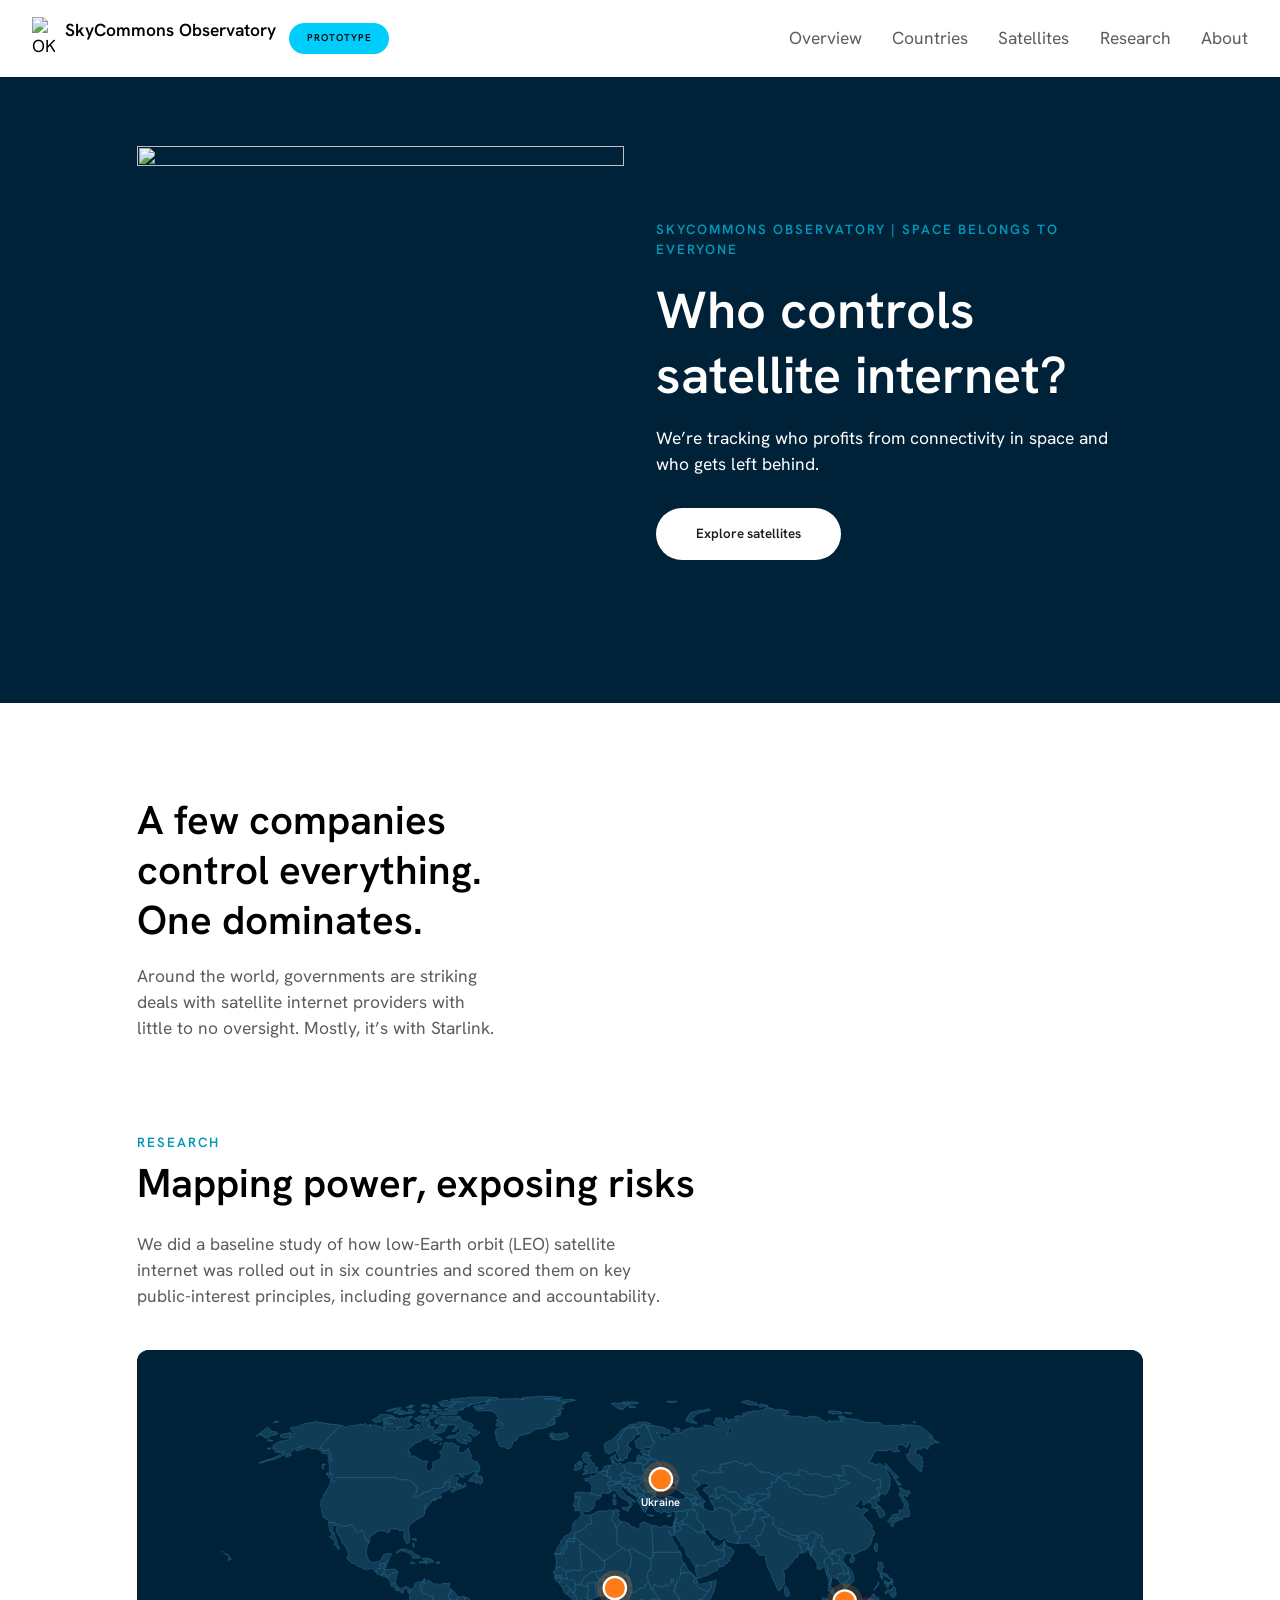
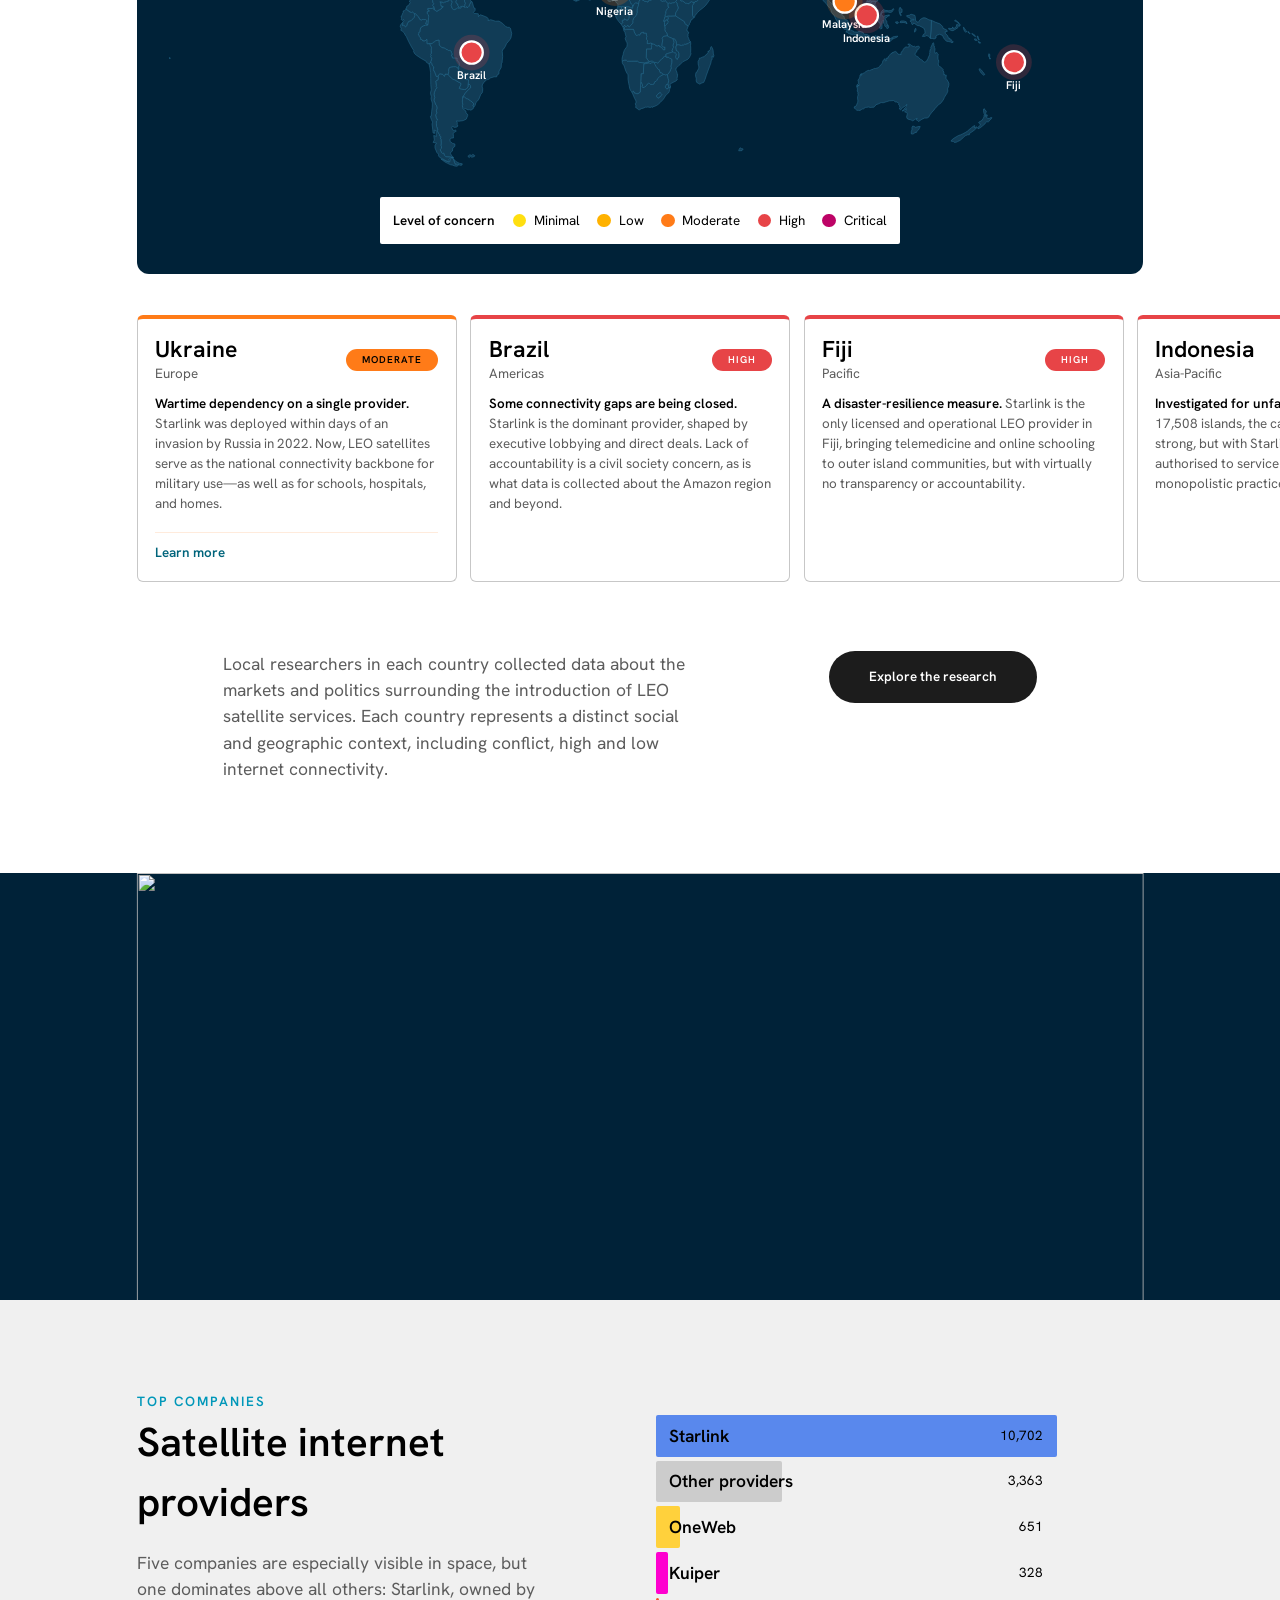
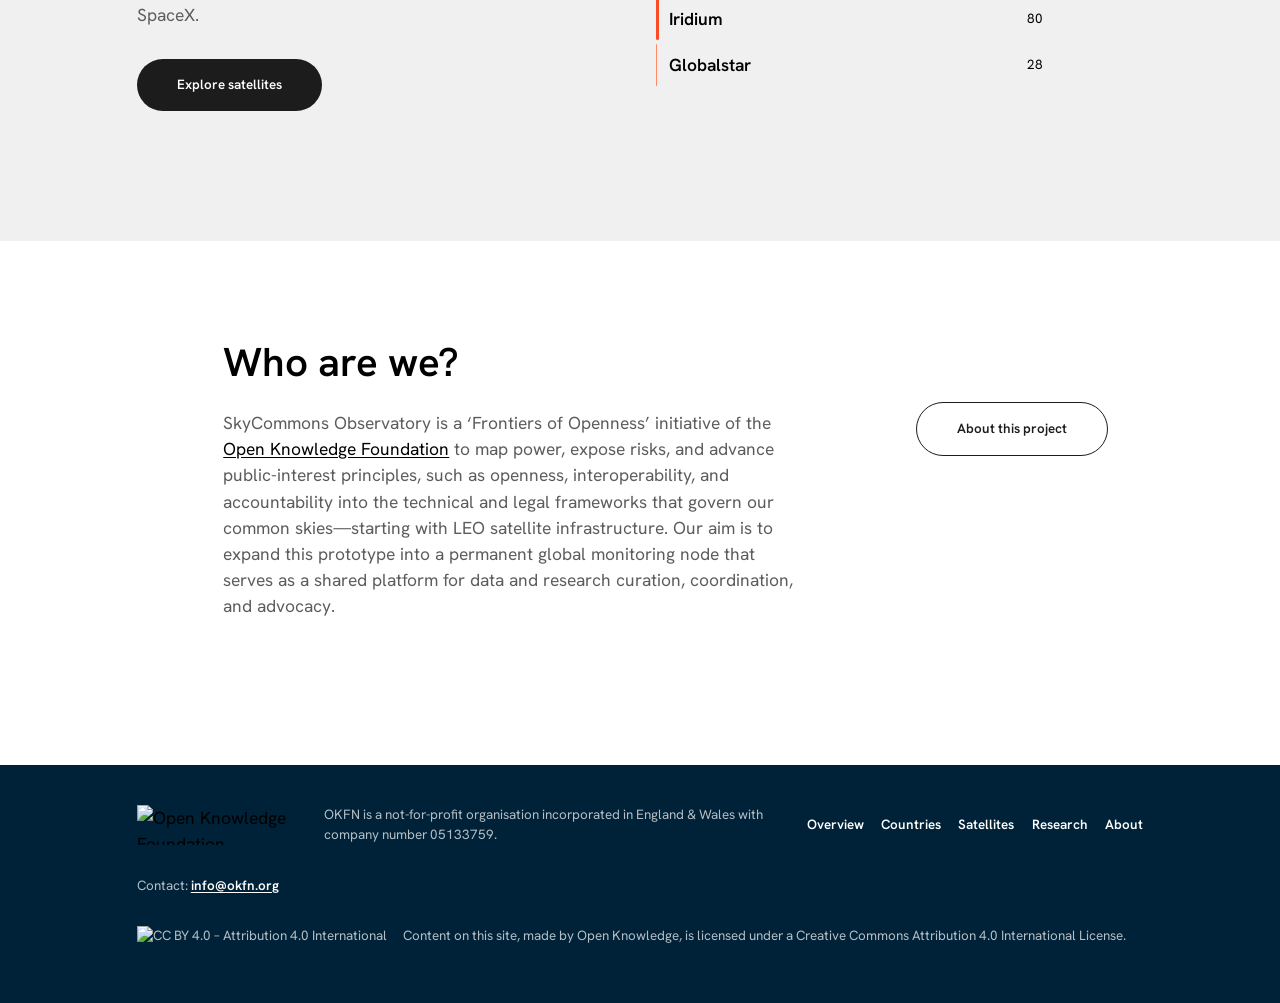
==== commit 78260ea6: "improved ukraine and some minor fixes" ====
--- a/docs/index.html
+++ b/docs/index.html
@@ -5,7 +5,7 @@
 		<meta name="viewport" content="width=device-width, initial-scale=1" />
 		
 		<link href="./_app/immutable/assets/bundle.ClZaPpgv.css" rel="stylesheet">
-		<link rel="modulepreload" href="./_app/immutable/bundle.B6d33Jup.js"><!--[--><!--[--><!--]--> <!--[--><meta name="description" content="Who controls satellite internet? We’re tracking who profits from connectivity in space and who gets left behind."><!--]--> <!--[--><meta name="keywords" content="LEO satellite governance, Starlink regulation, digital sovereignty, satellite internet policy, orbital commons, satellite market concentration, connectivity divide, spectrum equity, ITU WRC-27, satellite licensing transparency"><!--]--> <!--[--><meta name="author" content="Open Knowledge Foundation"><!--]--> <!--[--><meta property="og:title" content="SkyCommons Observatory"><!--]--> <!--[--><meta property="og:site_name" content="SkyCommons Observatory"><!--]--> <meta property="og:url" content="http://sveltekit-prerender"> <!--[--><meta property="og:description" content="Who controls satellite internet? We’re tracking who profits from connectivity in space and who gets left behind."><!--]--> <meta property="og:type" content="article"> <meta property="og:locale" content="en_US"> <!--[--><meta property="og:image" content="/images/sharing.png"> <meta property="og:image:type" content="image/jpeg"> <meta property="og:image:width" content="1200"> <meta property="og:image:height" content="630"><!--]--> <meta name="twitter:card" content="summary_large_image"> <meta name="twitter:site" content="http://sveltekit-prerender"> <!--[--><meta name="twitter:title" content="SkyCommons Observatory"><!--]--> <!--[--><meta name="twitter:description" content="Who controls satellite internet? We’re tracking who profits from connectivity in space and who gets left behind."><!--]--> <!--[--><meta name="twitter:image" content="/images/sharing.png"><!--]--> <meta name="robots" content="index, follow"> <link rel="icon" href="/favicon.ico"><!--]--><title>SkyCommons Observatory</title>
+		<link rel="modulepreload" href="./_app/immutable/bundle.Cv2dwHbU.js"><!--[--><!--[--><!--]--> <!--[--><meta name="description" content="Who controls satellite internet? We’re tracking who profits from connectivity in space and who gets left behind."><!--]--> <!--[--><meta name="keywords" content="LEO satellite governance, Starlink regulation, digital sovereignty, satellite internet policy, orbital commons, satellite market concentration, connectivity divide, spectrum equity, ITU WRC-27, satellite licensing transparency"><!--]--> <!--[--><meta name="author" content="Open Knowledge Foundation"><!--]--> <!--[--><meta property="og:title" content="SkyCommons Observatory"><!--]--> <!--[--><meta property="og:site_name" content="SkyCommons Observatory"><!--]--> <meta property="og:url" content="http://sveltekit-prerender"> <!--[--><meta property="og:description" content="Who controls satellite internet? We’re tracking who profits from connectivity in space and who gets left behind."><!--]--> <meta property="og:type" content="article"> <meta property="og:locale" content="en_US"> <!--[--><meta property="og:image" content="/images/sharing.png"> <meta property="og:image:type" content="image/jpeg"> <meta property="og:image:width" content="1200"> <meta property="og:image:height" content="630"><!--]--> <meta name="twitter:card" content="summary_large_image"> <meta name="twitter:site" content="http://sveltekit-prerender"> <!--[--><meta name="twitter:title" content="SkyCommons Observatory"><!--]--> <!--[--><meta name="twitter:description" content="Who controls satellite internet? We’re tracking who profits from connectivity in space and who gets left behind."><!--]--> <!--[--><meta name="twitter:image" content="/images/sharing.png"><!--]--> <meta name="robots" content="index, follow"> <link rel="icon" href="/favicon.ico"><!--]--><title>SkyCommons Observatory</title>
 	</head>
 	<body data-sveltekit-preload-data="hover">
 		<script>
@@ -13,25 +13,19 @@
 			window.__SCRIPT_BASE__ = '';
 		</script>
 		<div data-sveltekit-hydrate="true" style="display: contents; width: 100%; height: 100%;">
-			<!--[--><!--[--><!----><!----> <!--[!--><!--]--> <main class="relative"><div class="fixed left-0 right-0 top-0 z-20"><div class="flex flex-row items-center justify-between bg-bg-base px-gutter py-md shadow-sm"><div class="flex items-center gap-sm"><a class="flex flex-row gap-xs" href="/"><img class="w-lg" src="/images/logo.svg" alt="OKFN"> <h1 class="text-md font-semibold">SkyCommons Observatory</h1></a> <div class="inline-block rounded-full bg-primary-300 px-md py-2xs text-xs font-semibold uppercase tracking-widest">Prototype</div><!----></div> <div class="flex self-stretch"><ul class="hidden h-full items-center gap-xl text-md lg:flex"><!--[--><li class="relative flex h-full items-center"><a class="text-text-weaker hover:text-text-stronger font-semibold !text-text-base" href="/">Overview</a> <!--[--><span class="absolute inset-x-0 -bottom-md h-[4px] bg-primary-400"></span><!--]--></li><li class="relative flex h-full items-center"><a class="text-text-weaker hover:text-text-stronger" href="/countries">Countries</a> <!--[!--><!--]--></li><li class="relative flex h-full items-center"><a class="text-text-weaker hover:text-text-stronger" href="/satellites">Satellites</a> <!--[!--><!--]--></li><li class="relative flex h-full items-center"><a class="text-text-weaker hover:text-text-stronger" href="/research">Research</a> <!--[!--><!--]--></li><li class="relative flex h-full items-center"><a class="text-text-weaker hover:text-text-stronger" href="/about">About</a> <!--[!--><!--]--></li><!--]--></ul> <!--[!--><button id="" class="font-normal text-fg-base cursor-pointer transition ease-out duration-300 px-4 space-x-2 py-2 text-xs block pr-0 lg:hidden inline-flex w-auto shrink-0 items-center self-start"><span class="inline-flex items-center"><span class="inline-block pr-2 text-lg svelte-1iubwoe"><svg class="c svelte-1iubwoe" viewBox="0 0 24 24" fill-rule="evenodd" clip-rule="evenodd" style="transform: rotate(0deg)"><!--[--><path d="M21,14 L21,16.5 L3,16.5 L3,14 L21,14 Z M21,8 L21,10.5 L3,10.5 L3,8 L21,8 Z"></path><!--]--></svg></span><!----></span><!----> <!--[!--><!--]--> <!--[!--><!--]--> <!----> <!--[!--><!--]--> <!--[!--><!--]--> <!--[!--><!--]--><!----></button><!--]--><!----></div></div></div><!----> <!--[!--><!--]--><!----> <div class="relative" style="padding-top: 0px; --header-height: 0px"><!----><section><div class="grid-wrapper grid__space-wide bg-dark-blue py-4xl text-bg-base"><div class="grid__row grid__gutters"><div class="grid__col flex flex-col md:basis-6/12"><div class="relative  "><!--[--><picture><!--[--><source srcset="/_app/immutable/assets/globe.wKYn05jS.avif 1140w, /_app/immutable/assets/globe.DWUznDQR.avif 2280w" type="image/avif"><source srcset="/_app/immutable/assets/globe.wnFsXG3-.webp 1140w, /_app/immutable/assets/globe.bxFfYOOo.webp 2280w" type="image/webp"><source srcset="/_app/immutable/assets/globe.BBnB5dhG.jpeg 1140w, /_app/immutable/assets/globe.C6dYYrCy.jpeg 2280w" type="image/jpeg"><!--]--> <img src="/_app/immutable/assets/globe.C6dYYrCy.jpeg" width="2280" height="2280" class="w-full"></picture><!--]--></div><!----></div> <div class="grid__col flex flex-col md:basis-6/12 md:justify-center"><div class="text-sm font-semibold uppercase tracking-[2px] text-primary-500 "><!---->SkyCommons Observatory | Space belongs to everyone<!----></div><!----> <h2 class="my-md text-balance text-3xl font-semibold leading-tight">Who controls satellite internet?</h2> <div class="pb-xl text-md">We’re tracking who profits from connectivity in space and who gets left behind.</div> <!--[--><a id="" href="/satellites" class="font-semibold rounded-full cursor-pointer transition ease-out duration-300 text-fg-base bg-bg-base border-bg-base hover:bg-fg-stronger hover:text-bg-base hover:outline hover:outline-1 hover:outline-bg-base px-8 md:py-4 md:px-10  space-x-3 py-4 text-sm  inline-flex w-auto shrink-0 items-center self-start"><!----> <!--[!--><!--]--> <!--[--><!---->Explore satellites<!----><!--]--> <!----> <!--[!--><!--]--> <!--[!--><!--]--> <!--[!--><!--]--><!----></a><!--]--><!----></div></div></div><!----> <div class="grid__space-wide py-5xl"><div class="grid__row grid__gutters"><div class="grid__col basis-12/12 xl:basis-6/12"><h2 class="mb-md text-balance text-2xl font-semibold leading-tight">A few companies control everything. One dominates.</h2> <p class="text-balance text-text-weaker">Around the world, governments are striking deals with satellite internet providers with little to no oversight. Mostly, it’s with Starlink.</p></div></div></div></section> <section><div class="grid__space-wide mb-2xl"><div class="text-sm font-semibold uppercase tracking-[2px] text-primary-500 "><!---->Research<!----></div><!----> <h2 class="mb-md text-2xl font-semibold">Mapping power, exposing risks</h2> <div class="grid__row grid__gutters"><div class="grid__col basis-12/12 xl:basis-8/12"><p class="text-balance text-text-weaker">We did a baseline study of how low-Earth orbit (LEO) satellite internet was rolled out in six countries and scored them on key public-interest principles, including governance and accountability.</p></div></div></div> <div class="grid-wrapper grid__space-wide mb-lg"><!--[!--><div class="flex w-full items-center justify-center rounded-xl bg-[#0a253f]" style="height: 500px"><p class="text-center text-gray-400">Loading map data...</p></div><!--]--> <!--[!--><!--]--><!----></div> <div class="grid-wrapper grid__space-wide grid__break-right"><!--[--><div class="no-scrollbar w-full cursor-grab select-none overflow-x-auto py-md active:cursor-grabbing svelte-oepvop"><div class="grid__space-right flex w-max gap-sm"><!--[--><div class="flex flex-shrink-0" style="width: 320px"><div class="flex h-full flex-col gap-xs rounded-md border border-t-4 border-fg-weakest p-md transition-all duration-200 hover:-translate-y-0.5 hover:shadow-lg" style=" border-top-color: #ff7b18; "><div class="flex items-center justify-between gap-md"><div><h3 class="font-sans text-lg font-semibold leading-[1.2]">Ukraine</h3> <div class="text-sm font-normal text-text-weaker">Europe</div></div> <span class="rounded-full text-center font-semibold uppercase tracking-widest px-4 py-1 text-xs" style="background-color: #ff7b18; color: #000;">Moderate</span><!----></div> <p class="flex-1 text-sm text-text-weaker"><strong class="text-text-base">Wartime dependency on a single provider.</strong>.
-		Starlink was deployed within days of an invasion by Russia in 2022. Now, LEO satellites serve as the national connectivity backbone for military use—as well as for schools, hospitals, and homes.</p> <!--[--><a href="/countries/ukraine" class="group pointer-events-auto mt-2xs flex items-center gap-sm border-t pt-xs text-sm font-semibold text-primary transition-all duration-200" style=" border-color: color-mix(in srgb, #ff7b18 15%, transparent); ">Learn more</a><!--]--></div><!----></div><div class="flex flex-shrink-0" style="width: 320px"><div class="flex h-full flex-col gap-xs rounded-md border border-t-4 border-fg-weakest p-md transition-all duration-200 " style=" border-top-color: #e74447; "><div class="flex items-center justify-between gap-md"><div><h3 class="font-sans text-lg font-semibold leading-[1.2]">Brazil</h3> <div class="text-sm font-normal text-text-weaker">Americas</div></div> <span class="rounded-full text-center font-semibold uppercase tracking-widest px-4 py-1 text-xs" style="background-color: #e74447; color: #fff;">High</span><!----></div> <p class="flex-1 text-sm text-text-weaker"><strong class="text-text-base">Some connectivity gaps are being closed.</strong>.
-		Starlink is the dominant provider, shaped by executive lobbying and direct deals. Lack of accountability is a civil society concern, as is what data is collected about the Amazon region and beyond.</p> <!--[!--><!--]--></div><!----></div><div class="flex flex-shrink-0" style="width: 320px"><div class="flex h-full flex-col gap-xs rounded-md border border-t-4 border-fg-weakest p-md transition-all duration-200 " style=" border-top-color: #e74447; "><div class="flex items-center justify-between gap-md"><div><h3 class="font-sans text-lg font-semibold leading-[1.2]">Fiji</h3> <div class="text-sm font-normal text-text-weaker">Pacific</div></div> <span class="rounded-full text-center font-semibold uppercase tracking-widest px-4 py-1 text-xs" style="background-color: #e74447; color: #fff;">High</span><!----></div> <p class="flex-1 text-sm text-text-weaker"><strong class="text-text-base">A disaster-resilience measure.</strong>.
-		 Starlink is the only licensed and operational LEO provider in Fiji, bringing telemedicine and online schooling to outer island communities, but with virtually no transparency or accountability.</p> <!--[!--><!--]--></div><!----></div><div class="flex flex-shrink-0" style="width: 320px"><div class="flex h-full flex-col gap-xs rounded-md border border-t-4 border-fg-weakest p-md transition-all duration-200 " style=" border-top-color: #e74447; "><div class="flex items-center justify-between gap-md"><div><h3 class="font-sans text-lg font-semibold leading-[1.2]">Indonesia</h3> <div class="text-sm font-normal text-text-weaker">Asia-Pacific</div></div> <span class="rounded-full text-center font-semibold uppercase tracking-widest px-4 py-1 text-xs" style="background-color: #e74447; color: #fff;">High</span><!----></div> <p class="flex-1 text-sm text-text-weaker"><strong class="text-text-base">Investigated for unfair competition.</strong>.
-		A nation of 17,508 islands, the case for LEO connectivity is strong, but with Starlink as the only provider authorised to service consumers, concerns of monopolistic practices run high.</p> <!--[!--><!--]--></div><!----></div><div class="flex flex-shrink-0" style="width: 320px"><div class="flex h-full flex-col gap-xs rounded-md border border-t-4 border-fg-weakest p-md transition-all duration-200 " style=" border-top-color: #ff7b18; "><div class="flex items-center justify-between gap-md"><div><h3 class="font-sans text-lg font-semibold leading-[1.2]">Malaysia</h3> <div class="text-sm font-normal text-text-weaker">Asia-Pacific</div></div> <span class="rounded-full text-center font-semibold uppercase tracking-widest px-4 py-1 text-xs" style="background-color: #ff7b18; color: #000;">Moderate</span><!----></div> <p class="flex-1 text-sm text-text-weaker"><strong class="text-text-base">Limited consumer choice.</strong>.
-		 Rural connectivity gaps are significant, but hardware costs are steep for people in these regions. Starlink is the only provider to consumers, and the terms of their license are not public.</p> <!--[!--><!--]--></div><!----></div><div class="flex flex-shrink-0" style="width: 320px"><div class="flex h-full flex-col gap-xs rounded-md border border-t-4 border-fg-weakest p-md transition-all duration-200 " style=" border-top-color: #ff7b18; "><div class="flex items-center justify-between gap-md"><div><h3 class="font-sans text-lg font-semibold leading-[1.2]">Nigeria</h3> <div class="text-sm font-normal text-text-weaker">Africa</div></div> <span class="rounded-full text-center font-semibold uppercase tracking-widest px-4 py-1 text-xs" style="background-color: #ff7b18; color: #000;">Moderate</span><!----></div> <p class="flex-1 text-sm text-text-weaker"><strong class="text-text-base">An infrastructure shortcut.</strong>.
-		 LEO satellites reach communities that terrestrial networks cannot. Nigeria has authorized five LEO providers—though Starlink was first and was approved with fewer initial conditions.</p> <!--[!--><!--]--></div><!----></div><!--]--></div></div><!--]--><!----></div> <div class="grid-wrapper grid__space-wide pb-5xl pt-lg md:pt-3xl"><div class="grid__row grid__gutters"><div class="grid__col mb-xl text-text-weaker md:mb-0 md:ml-1/12 md:basis-7/12 lg:basis-6/12">Local researchers in each country collected data about the markets and politics surrounding the introduction of LEO satellite services. Each country represents a distinct social and geographic context, including conflict, high and low internet connectivity.</div> <div class="grid__col md:ml-1/12 md:basis-3/12 lg:basis-4/12"><!--[--><a id="" href="/countries" class="font-semibold rounded-full cursor-pointer transition ease-out duration-300 text-bg-base bg-fg-base hover:bg-neutral-600 px-8 md:py-4 md:px-10  space-x-3 py-4 text-sm  inline-flex w-auto shrink-0 items-center self-start"><!----> <!--[!--><!--]--> <!--[--><!---->Explore the research<!----><!--]--> <!----> <!--[!--><!--]--> <!--[!--><!--]--> <!--[!--><!--]--><!----></a><!--]--><!----></div></div></div></section> <section><div class="grid-wrapper grid__space-wide relative aspect-[2.5/1] overflow-hidden bg-dark-blue text-bg-base lg:aspect-[3/1]"><div class="relative  absolute bottom-0 left-1/2 h-auto max-h-[50%] w-auto -translate-x-1/2"><!--[--><picture><!--[--><source srcset="/_app/immutable/assets/globe.wKYn05jS.avif 1140w, /_app/immutable/assets/globe.DWUznDQR.avif 2280w" type="image/avif"><source srcset="/_app/immutable/assets/globe.wnFsXG3-.webp 1140w, /_app/immutable/assets/globe.bxFfYOOo.webp 2280w" type="image/webp"><source srcset="/_app/immutable/assets/globe.BBnB5dhG.jpeg 1140w, /_app/immutable/assets/globe.C6dYYrCy.jpeg 2280w" type="image/jpeg"><!--]--> <img src="/_app/immutable/assets/globe.C6dYYrCy.jpeg" width="2280" height="2280" class="w-full h-full object-contain"></picture><!--]--></div><!----></div><!----> <div class="grid-wrapper grid__space-wide bg-bg-weaker py-5xl"><div class="grid__row grid__gutters"><div class="grid__col md:md-0 mb-lg flex flex-col md:basis-5/12"><div class="text-sm font-semibold uppercase tracking-[2px] text-primary-500 "><!---->Top Companies<!----></div><!----> <h2 class="mb-md text-2xl font-semibold">Satellite internet providers</h2> <p class="mb-xl text-text-weaker">Five companies are especially visible in space, but one dominates above all others: Starlink, owned by SpaceX.</p> <!--[--><a id="" href="/satellites" class="font-semibold rounded-full cursor-pointer transition ease-out duration-300 text-bg-base bg-fg-base hover:bg-neutral-600 px-8 md:py-4 md:px-10  space-x-3 py-4 text-sm  inline-flex w-auto shrink-0 items-center self-start"><!----> <!--[!--><!--]--> <!--[--><!---->Explore satellites<!----><!--]--> <!----> <!--[!--><!--]--> <!--[!--><!--]--> <!--[!--><!--]--><!----></a><!--]--><!----></div> <div class="grid__col flex basis-12/12 flex-col py-lg text-text-weaker md:ml-1/12 md:basis-6/12 md:justify-center xl:basis-5/12"><div class="mb-2xl w-full"><div class="relative"><div class="flex flex-col gap-1"><!--[--><div class="relative w-full"><div class="print-force-bg absolute bottom-0 top-0 h-full rounded-sm" style="width:100%; background-color: #5988ED"></div> <div class="flex justify-between gap-md text-md"><div class="relative px-sm py-2xs font-semibold text-text-base">Starlink</div> <div class="relative flex items-center px-sm text-sm text-text-base">10,702</div></div></div><div class="relative w-full"><div class="print-force-bg absolute bottom-0 top-0 h-full rounded-sm" style="width:31.424032891048405%; background-color: #ccc"></div> <div class="flex justify-between gap-md text-md"><div class="relative px-sm py-2xs font-semibold text-text-base">Other providers</div> <div class="relative flex items-center px-sm text-sm text-text-base">3,363</div></div></div><div class="relative w-full"><div class="print-force-bg absolute bottom-0 top-0 h-full rounded-sm" style="width:6.082975144832742%; background-color: #FFD13C"></div> <div class="flex justify-between gap-md text-md"><div class="relative px-sm py-2xs font-semibold text-text-base">OneWeb</div> <div class="relative flex items-center px-sm text-sm text-text-base">651</div></div></div><div class="relative w-full"><div class="print-force-bg absolute bottom-0 top-0 h-full rounded-sm" style="width:3.0648476920201833%; background-color: #FE00CF"></div> <div class="flex justify-between gap-md text-md"><div class="relative px-sm py-2xs font-semibold text-text-base">Kuiper</div> <div class="relative flex items-center px-sm text-sm text-text-base">328</div></div></div><div class="relative w-full"><div class="print-force-bg absolute bottom-0 top-0 h-full rounded-sm" style="width:0.747523827321996%; background-color: #F94D26"></div> <div class="flex justify-between gap-md text-md"><div class="relative px-sm py-2xs font-semibold text-text-base">Iridium</div> <div class="relative flex items-center px-sm text-sm text-text-base">80</div></div></div><div class="relative w-full"><div class="print-force-bg absolute bottom-0 top-0 h-full rounded-sm" style="width:0.2616333395626986%; background-color: #FF8A65"></div> <div class="flex justify-between gap-md text-md"><div class="relative px-sm py-2xs font-semibold text-text-base">Globalstar</div> <div class="relative flex items-center px-sm text-sm text-text-base">28</div></div></div><!--]--></div> <!--[!--><!--]--></div><!----></div></div></div></div></section> <section><div class="grid-wrapper grid__space-wide pb-6xl pt-5xl"><div class="grid__row grid__gutters"><div class="grid__col mb-xl md:mb-0 md:ml-1/12 md:basis-7/12"><h2 class="mb-md text-2xl font-semibold">Who are we?</h2> <p class="prose text-text-weaker"><!---->SkyCommons Observatory is a ‘Frontiers of Openness’ initiative of the <a href='https://okfn.org/' target='_blank'>Open Knowledge Foundation</a> to map power, expose risks, and advance public-interest principles, such as openness, interoperability, and accountability into the technical and legal frameworks that govern our common skies—starting with LEO satellite infrastructure. Our aim is to expand this prototype into a permanent global monitoring node that serves as a shared platform for data and research curation, coordination, and advocacy.<!----></p> <p></p></div> <div class="grid__col md:ml-1/12 md:basis-3/12 md:pt-4xl"><div class="flex flex-wrap gap-sm"><!--[--><!--[--><a id="" href="/about" class="font-semibold rounded-full border cursor-pointer transition ease-out duration-300 text-fg-base border-fg-base hover:bg-bg-weaker hover:text-fg-base px-8 md:py-4 md:px-10  space-x-3 py-4 text-sm  inline-flex w-auto shrink-0 items-center self-start"><!----> <!--[!--><!--]--> <!--[--><!---->About this project<!----><!--]--> <!----> <!--[!--><!--]--> <!--[!--><!--]--> <!--[!--><!--]--><!----></a><!--]--><!--]--></div></div></div></div></section><!----><!----></div> <!--[--><footer class="flex flex-col"><div class="grid__space-wide flex flex-col bg-dark-blue pb-xl pt-2xl lg:flex-row lg:items-center lg:justify-between lg:gap-2xl"><div class="mb-xl flex flex-col items-start gap-sm lg:mb-0 lg:flex-row lg:items-center"><a href="https://okfn.org/en/" target="_blank"><img class="h-10" src="/images/logo-okfn-light.svg" alt="Open Knowledge Foundation"></a> <p class="text-sm text-white/70">OKFN is a not-for-profit organisation incorporated in England &amp; Wales with company number
+			<!--[--><!--[--><!----><!----> <!--[!--><!--]--> <main class="relative"><div class="fixed left-0 right-0 top-0 z-20"><div class="flex flex-row items-center justify-between bg-bg-base px-gutter py-md shadow-sm"><div class="flex items-center gap-sm"><a class="flex flex-row gap-xs" href="/"><img class="w-lg" src="/images/logo.svg" alt="OKFN"> <h1 class="text-md font-semibold">SkyCommons Observatory</h1></a> <div class="inline-block rounded-full bg-primary-300 px-md py-2xs text-xs font-semibold uppercase tracking-widest">Prototype</div><!----></div> <div class="flex self-stretch"><ul class="hidden h-full items-center gap-xl text-md lg:flex"><!--[--><li class="relative flex h-full items-center"><a class="text-text-weaker hover:text-text-stronger font-semibold !text-text-base" href="/">Overview</a> <!--[--><span class="absolute inset-x-0 -bottom-md h-[4px] bg-primary-400"></span><!--]--></li><li class="relative flex h-full items-center"><a class="text-text-weaker hover:text-text-stronger" href="/countries">Countries</a> <!--[!--><!--]--></li><li class="relative flex h-full items-center"><a class="text-text-weaker hover:text-text-stronger" href="/satellites">Satellites</a> <!--[!--><!--]--></li><li class="relative flex h-full items-center"><a class="text-text-weaker hover:text-text-stronger" href="/research">Research</a> <!--[!--><!--]--></li><li class="relative flex h-full items-center"><a class="text-text-weaker hover:text-text-stronger" href="/about">About</a> <!--[!--><!--]--></li><!--]--></ul> <!--[!--><button id="" class="font-normal text-fg-base cursor-pointer transition ease-out duration-300 px-4 space-x-2 py-2 text-xs block pr-0 lg:hidden inline-flex w-auto shrink-0 items-center self-start"><span class="inline-flex items-center"><span class="inline-block pr-2 text-lg svelte-1iubwoe"><svg class="c svelte-1iubwoe" viewBox="0 0 24 24" fill-rule="evenodd" clip-rule="evenodd" style="transform: rotate(0deg)"><!--[--><path d="M21,14 L21,16.5 L3,16.5 L3,14 L21,14 Z M21,8 L21,10.5 L3,10.5 L3,8 L21,8 Z"></path><!--]--></svg></span><!----></span><!----> <!--[!--><!--]--> <!--[!--><!--]--> <!----> <!--[!--><!--]--> <!--[!--><!--]--> <!--[!--><!--]--><!----></button><!--]--><!----></div></div></div><!----> <!--[!--><!--]--><!----> <div class="relative" style="padding-top: 0px; --header-height: 0px"><!----><section><div class="grid-wrapper grid__space-wide bg-dark-blue py-4xl text-bg-base"><div class="grid__row grid__gutters"><div class="grid__col flex flex-col md:basis-6/12"><div class="relative  "><!--[--><picture><!--[--><source srcset="/_app/immutable/assets/globe.wKYn05jS.avif 1140w, /_app/immutable/assets/globe.DWUznDQR.avif 2280w" type="image/avif"><source srcset="/_app/immutable/assets/globe.wnFsXG3-.webp 1140w, /_app/immutable/assets/globe.bxFfYOOo.webp 2280w" type="image/webp"><source srcset="/_app/immutable/assets/globe.BBnB5dhG.jpeg 1140w, /_app/immutable/assets/globe.C6dYYrCy.jpeg 2280w" type="image/jpeg"><!--]--> <img src="/_app/immutable/assets/globe.C6dYYrCy.jpeg" width="2280" height="2280" class="w-full"></picture><!--]--></div><!----></div> <div class="grid__col flex flex-col md:basis-6/12 md:justify-center"><div class="text-sm font-semibold uppercase tracking-[2px] text-primary-500 "><!---->SkyCommons Observatory | Space belongs to everyone<!----></div><!----> <h2 class="my-md text-balance text-3xl font-semibold leading-tight">Who controls satellite internet?</h2> <div class="pb-xl text-md">We’re tracking who profits from connectivity in space and who gets left behind.</div> <!--[--><a id="" href="/satellites" class="font-semibold rounded-full cursor-pointer transition ease-out duration-300 text-fg-base bg-bg-base border-bg-base hover:bg-fg-stronger hover:text-bg-base hover:outline hover:outline-1 hover:outline-bg-base px-8 md:py-4 md:px-10  space-x-3 py-4 text-sm  inline-flex w-auto shrink-0 items-center self-start"><!----> <!--[!--><!--]--> <!--[--><!---->Explore satellites<!----><!--]--> <!----> <!--[!--><!--]--> <!--[!--><!--]--> <!--[!--><!--]--><!----></a><!--]--><!----></div></div></div><!----> <div class="grid__space-wide py-5xl"><div class="grid__row grid__gutters"><div class="grid__col basis-12/12 xl:basis-6/12"><h2 class="mb-md text-balance text-2xl font-semibold leading-tight">A few companies control everything. One dominates.</h2> <p class="text-balance text-text-weaker">Around the world, governments are striking deals with satellite internet providers with little to no oversight. Mostly, it’s with Starlink.</p></div></div></div></section> <section><div class="grid__space-wide mb-2xl"><div class="text-sm font-semibold uppercase tracking-[2px] text-primary-500 "><!---->Research<!----></div><!----> <h2 class="mb-md text-2xl font-semibold">Mapping power, exposing risks</h2> <div class="grid__row grid__gutters"><div class="grid__col basis-12/12 xl:basis-8/12"><p class="text-balance text-text-weaker">We did a baseline study of how low-Earth orbit (LEO) satellite internet was rolled out in six countries and scored them on key public-interest principles, including governance and accountability.</p></div></div></div> <div class="grid-wrapper grid__space-wide mb-lg"><!--[!--><div class="flex w-full items-center justify-center rounded-xl bg-[#0a253f]" style="height: 500px"><p class="text-center text-gray-400">Loading map data...</p></div><!--]--> <!--[!--><!--]--><!----></div> <div class="grid-wrapper grid__space-wide grid__break-right"><!--[--><div class="no-scrollbar w-full cursor-grab select-none overflow-x-auto py-md active:cursor-grabbing svelte-oepvop"><div class="grid__space-right flex w-max gap-sm"><!--[--><div class="flex flex-shrink-0" style="width: 320px"><div class="flex h-full flex-col gap-xs rounded-md border border-t-4 border-fg-weakest p-md transition-all duration-200 hover:-translate-y-0.5 hover:shadow-lg" style=" border-top-color: #ff7b18; "><div class="flex items-center justify-between gap-md"><div><h3 class="font-sans text-lg font-semibold leading-[1.2]">Ukraine</h3> <div class="text-sm font-normal text-text-weaker">Europe</div></div> <span class="rounded-full text-center font-semibold uppercase tracking-widest px-4 py-1 text-xs" style="background-color: #ff7b18; color: #000;">Moderate</span><!----></div> <p class="flex-1 text-sm text-text-weaker"><strong class="text-text-base">Wartime dependency on a single provider.</strong> Starlink was deployed within days of an invasion by Russia in 2022. Now, LEO satellites serve as the national connectivity backbone for military use—as well as for schools, hospitals, and homes.</p> <!--[--><a href="/countries/ukraine" class="group pointer-events-auto mt-2xs flex items-center gap-sm border-t pt-xs text-sm font-semibold text-primary transition-all duration-200" style=" border-color: color-mix(in srgb, #ff7b18 15%, transparent); ">Learn more</a><!--]--></div><!----></div><div class="flex flex-shrink-0" style="width: 320px"><div class="flex h-full flex-col gap-xs rounded-md border border-t-4 border-fg-weakest p-md transition-all duration-200 " style=" border-top-color: #e74447; "><div class="flex items-center justify-between gap-md"><div><h3 class="font-sans text-lg font-semibold leading-[1.2]">Brazil</h3> <div class="text-sm font-normal text-text-weaker">Americas</div></div> <span class="rounded-full text-center font-semibold uppercase tracking-widest px-4 py-1 text-xs" style="background-color: #e74447; color: #fff;">High</span><!----></div> <p class="flex-1 text-sm text-text-weaker"><strong class="text-text-base">Some connectivity gaps are being closed.</strong> Starlink is the dominant provider, shaped by executive lobbying and direct deals. Lack of accountability is a civil society concern, as is what data is collected about the Amazon region and beyond.</p> <!--[!--><!--]--></div><!----></div><div class="flex flex-shrink-0" style="width: 320px"><div class="flex h-full flex-col gap-xs rounded-md border border-t-4 border-fg-weakest p-md transition-all duration-200 " style=" border-top-color: #e74447; "><div class="flex items-center justify-between gap-md"><div><h3 class="font-sans text-lg font-semibold leading-[1.2]">Fiji</h3> <div class="text-sm font-normal text-text-weaker">Pacific</div></div> <span class="rounded-full text-center font-semibold uppercase tracking-widest px-4 py-1 text-xs" style="background-color: #e74447; color: #fff;">High</span><!----></div> <p class="flex-1 text-sm text-text-weaker"><strong class="text-text-base">A disaster-resilience measure.</strong>  Starlink is the only licensed and operational LEO provider in Fiji, bringing telemedicine and online schooling to outer island communities, but with virtually no transparency or accountability.</p> <!--[!--><!--]--></div><!----></div><div class="flex flex-shrink-0" style="width: 320px"><div class="flex h-full flex-col gap-xs rounded-md border border-t-4 border-fg-weakest p-md transition-all duration-200 " style=" border-top-color: #e74447; "><div class="flex items-center justify-between gap-md"><div><h3 class="font-sans text-lg font-semibold leading-[1.2]">Indonesia</h3> <div class="text-sm font-normal text-text-weaker">Asia-Pacific</div></div> <span class="rounded-full text-center font-semibold uppercase tracking-widest px-4 py-1 text-xs" style="background-color: #e74447; color: #fff;">High</span><!----></div> <p class="flex-1 text-sm text-text-weaker"><strong class="text-text-base">Investigated for unfair competition.</strong> A nation of 17,508 islands, the case for LEO connectivity is strong, but with Starlink as the only provider authorised to service consumers, concerns of monopolistic practices run high.</p> <!--[!--><!--]--></div><!----></div><div class="flex flex-shrink-0" style="width: 320px"><div class="flex h-full flex-col gap-xs rounded-md border border-t-4 border-fg-weakest p-md transition-all duration-200 " style=" border-top-color: #ff7b18; "><div class="flex items-center justify-between gap-md"><div><h3 class="font-sans text-lg font-semibold leading-[1.2]">Malaysia</h3> <div class="text-sm font-normal text-text-weaker">Asia-Pacific</div></div> <span class="rounded-full text-center font-semibold uppercase tracking-widest px-4 py-1 text-xs" style="background-color: #ff7b18; color: #000;">Moderate</span><!----></div> <p class="flex-1 text-sm text-text-weaker"><strong class="text-text-base">Limited consumer choice.</strong>  Rural connectivity gaps are significant, but hardware costs are steep for people in these regions. Starlink is the only provider to consumers, and the terms of their license are not public.</p> <!--[!--><!--]--></div><!----></div><div class="flex flex-shrink-0" style="width: 320px"><div class="flex h-full flex-col gap-xs rounded-md border border-t-4 border-fg-weakest p-md transition-all duration-200 " style=" border-top-color: #ff7b18; "><div class="flex items-center justify-between gap-md"><div><h3 class="font-sans text-lg font-semibold leading-[1.2]">Nigeria</h3> <div class="text-sm font-normal text-text-weaker">Africa</div></div> <span class="rounded-full text-center font-semibold uppercase tracking-widest px-4 py-1 text-xs" style="background-color: #ff7b18; color: #000;">Moderate</span><!----></div> <p class="flex-1 text-sm text-text-weaker"><strong class="text-text-base">An infrastructure shortcut.</strong>  LEO satellites reach communities that terrestrial networks cannot. Nigeria has authorized five LEO providers—though Starlink was first and was approved with fewer initial conditions.</p> <!--[!--><!--]--></div><!----></div><!--]--></div></div><!--]--><!----></div> <div class="grid-wrapper grid__space-wide pb-5xl pt-lg md:pt-3xl"><div class="grid__row grid__gutters"><div class="grid__col mb-xl text-text-weaker md:mb-0 md:ml-1/12 md:basis-7/12 lg:basis-6/12">Local researchers in each country collected data about the markets and politics surrounding the introduction of LEO satellite services. Each country represents a distinct social and geographic context, including conflict, high and low internet connectivity.</div> <div class="grid__col md:ml-1/12 md:basis-3/12 lg:basis-4/12"><!--[--><a id="" href="/countries" class="font-semibold rounded-full cursor-pointer transition ease-out duration-300 text-bg-base bg-fg-base hover:bg-neutral-600 px-8 md:py-4 md:px-10  space-x-3 py-4 text-sm  inline-flex w-auto shrink-0 items-center self-start"><!----> <!--[!--><!--]--> <!--[--><!---->Explore the research<!----><!--]--> <!----> <!--[!--><!--]--> <!--[!--><!--]--> <!--[!--><!--]--><!----></a><!--]--><!----></div></div></div></section> <section><div class="grid-wrapper grid__space-wide relative aspect-[2.5/1] overflow-hidden bg-dark-blue text-bg-base lg:aspect-[3/1]"><div class="relative  absolute bottom-0 left-1/2 h-auto max-h-[50%] w-auto -translate-x-1/2"><!--[--><picture><!--[--><source srcset="/_app/immutable/assets/globe.wKYn05jS.avif 1140w, /_app/immutable/assets/globe.DWUznDQR.avif 2280w" type="image/avif"><source srcset="/_app/immutable/assets/globe.wnFsXG3-.webp 1140w, /_app/immutable/assets/globe.bxFfYOOo.webp 2280w" type="image/webp"><source srcset="/_app/immutable/assets/globe.BBnB5dhG.jpeg 1140w, /_app/immutable/assets/globe.C6dYYrCy.jpeg 2280w" type="image/jpeg"><!--]--> <img src="/_app/immutable/assets/globe.C6dYYrCy.jpeg" width="2280" height="2280" class="w-full h-full object-contain"></picture><!--]--></div><!----></div><!----> <div class="grid-wrapper grid__space-wide bg-bg-weaker py-5xl"><div class="grid__row grid__gutters"><div class="grid__col md:md-0 mb-lg flex flex-col md:basis-5/12"><div class="text-sm font-semibold uppercase tracking-[2px] text-primary-500 "><!---->Top Companies<!----></div><!----> <h2 class="mb-md text-2xl font-semibold">Satellite internet providers</h2> <p class="mb-xl text-text-weaker">Five companies are especially visible in space, but one dominates above all others: Starlink, owned by SpaceX.</p> <!--[--><a id="" href="/satellites" class="font-semibold rounded-full cursor-pointer transition ease-out duration-300 text-bg-base bg-fg-base hover:bg-neutral-600 px-8 md:py-4 md:px-10  space-x-3 py-4 text-sm  inline-flex w-auto shrink-0 items-center self-start"><!----> <!--[!--><!--]--> <!--[--><!---->Explore satellites<!----><!--]--> <!----> <!--[!--><!--]--> <!--[!--><!--]--> <!--[!--><!--]--><!----></a><!--]--><!----></div> <div class="grid__col flex basis-12/12 flex-col py-lg text-text-weaker md:ml-1/12 md:basis-6/12 md:justify-center xl:basis-5/12"><div class="mb-2xl w-full"><div class="relative"><div class="flex flex-col gap-1"><!--[--><div class="relative w-full"><div class="print-force-bg absolute bottom-0 top-0 h-full rounded-sm" style="width:100%; background-color: #5988ED"></div> <div class="flex justify-between gap-md text-md"><div class="relative px-sm py-2xs font-semibold text-text-base">Starlink</div> <div class="relative flex items-center px-sm text-sm text-text-base">10,702</div></div></div><div class="relative w-full"><div class="print-force-bg absolute bottom-0 top-0 h-full rounded-sm" style="width:31.424032891048405%; background-color: #ccc"></div> <div class="flex justify-between gap-md text-md"><div class="relative px-sm py-2xs font-semibold text-text-base">Other providers</div> <div class="relative flex items-center px-sm text-sm text-text-base">3,363</div></div></div><div class="relative w-full"><div class="print-force-bg absolute bottom-0 top-0 h-full rounded-sm" style="width:6.082975144832742%; background-color: #FFD13C"></div> <div class="flex justify-between gap-md text-md"><div class="relative px-sm py-2xs font-semibold text-text-base">OneWeb</div> <div class="relative flex items-center px-sm text-sm text-text-base">651</div></div></div><div class="relative w-full"><div class="print-force-bg absolute bottom-0 top-0 h-full rounded-sm" style="width:3.0648476920201833%; background-color: #FE00CF"></div> <div class="flex justify-between gap-md text-md"><div class="relative px-sm py-2xs font-semibold text-text-base">Kuiper</div> <div class="relative flex items-center px-sm text-sm text-text-base">328</div></div></div><div class="relative w-full"><div class="print-force-bg absolute bottom-0 top-0 h-full rounded-sm" style="width:0.747523827321996%; background-color: #F94D26"></div> <div class="flex justify-between gap-md text-md"><div class="relative px-sm py-2xs font-semibold text-text-base">Iridium</div> <div class="relative flex items-center px-sm text-sm text-text-base">80</div></div></div><div class="relative w-full"><div class="print-force-bg absolute bottom-0 top-0 h-full rounded-sm" style="width:0.2616333395626986%; background-color: #FF8A65"></div> <div class="flex justify-between gap-md text-md"><div class="relative px-sm py-2xs font-semibold text-text-base">Globalstar</div> <div class="relative flex items-center px-sm text-sm text-text-base">28</div></div></div><!--]--></div> <!--[!--><!--]--></div><!----></div></div></div></div></section> <section><div class="grid-wrapper grid__space-wide pb-6xl pt-5xl"><div class="grid__row grid__gutters"><div class="grid__col mb-xl md:mb-0 md:ml-1/12 md:basis-7/12"><h2 class="mb-md text-2xl font-semibold">Who are we?</h2> <p class="prose text-text-weaker"><!---->SkyCommons Observatory is a ‘Frontiers of Openness’ initiative of the <a href='https://okfn.org/' target='_blank'>Open Knowledge Foundation</a> to map power, expose risks, and advance public-interest principles, such as openness, interoperability, and accountability into the technical and legal frameworks that govern our common skies—starting with LEO satellite infrastructure. Our aim is to expand this prototype into a permanent global monitoring node that serves as a shared platform for data and research curation, coordination, and advocacy.<!----></p> <p></p></div> <div class="grid__col md:ml-1/12 md:basis-3/12 md:pt-4xl"><div class="flex flex-wrap gap-sm"><!--[--><!--[--><a id="" href="/about" class="font-semibold rounded-full border cursor-pointer transition ease-out duration-300 text-fg-base border-fg-base hover:bg-bg-weaker hover:text-fg-base px-8 md:py-4 md:px-10  space-x-3 py-4 text-sm  inline-flex w-auto shrink-0 items-center self-start"><!----> <!--[!--><!--]--> <!--[--><!---->About this project<!----><!--]--> <!----> <!--[!--><!--]--> <!--[!--><!--]--> <!--[!--><!--]--><!----></a><!--]--><!--]--></div></div></div></div></section><!----><!----></div> <!--[--><footer class="flex flex-col"><div class="grid__space-wide flex flex-col bg-dark-blue pb-xl pt-2xl lg:flex-row lg:items-center lg:justify-between lg:gap-2xl"><div class="mb-xl flex flex-col items-start gap-sm lg:mb-0 lg:flex-row lg:items-center"><a href="https://okfn.org/en/" target="_blank"><img class="h-10" src="/images/logo-okfn-light.svg" alt="Open Knowledge Foundation"></a> <p class="text-sm text-white/70">OKFN is a not-for-profit organisation incorporated in England &amp; Wales with company number
 				05133759.</p></div> <ul class="flex gap-md text-sm"><!--[--><li class="relative flex h-full items-center"><a class="font-semibold text-bg-base hover:text-text-stronger" href="/">Overview</a></li><li class="relative flex h-full items-center"><a class="font-semibold text-bg-base hover:text-text-stronger" href="/countries">Countries</a></li><li class="relative flex h-full items-center"><a class="font-semibold text-bg-base hover:text-text-stronger" href="/satellites">Satellites</a></li><li class="relative flex h-full items-center"><a class="font-semibold text-bg-base hover:text-text-stronger" href="/research">Research</a></li><li class="relative flex h-full items-center"><a class="font-semibold text-bg-base hover:text-text-stronger" href="/about">About</a></li><!--]--></ul></div> <div class="grid__space-wide bg-dark-blue pb-2xl text-sm text-white/70"><div class="mb-xl">Contact: <a class="text-sm font-semibold text-white underline underline-offset-2" href="mailto:info@okfn.org">info@okfn.org</a></div> <div class="mb-4 flex flex-row items-center gap-4"><a href="https://creativecommons.org/licenses/by/4.0/" target="_blank"><img src="/images/footer-creative-commons.png" alt="CC BY 4.0 – Attribution 4.0 International"></a> <div class="text-white/70">Content on this site, made by Open Knowledge, is licensed under a Creative Commons
 				Attribution 4.0 International License.</div></div></div></footer><!--]--></main><!----><!--]--> <!--[!--><!--]--><!--]-->
 			
 			<script>
 				{
-					__sveltekit_m5ld1t = {
+					__sveltekit_1o75c36 = {
 						base: new URL(".", location).pathname.slice(0, -1)
 					};
 
 					const element = document.currentScript.parentElement;
 
-					import("./_app/immutable/bundle.B6d33Jup.js").then((app) => {
+					import("./_app/immutable/bundle.Cv2dwHbU.js").then((app) => {
 						app.start(element, {
 							node_ids: [0, 2],
 							data: [null,{type:"data",data:{page:{header:{section:"SkyCommons Observatory | Space belongs to everyone",title:"Who controls satellite internet?",text:"We’re tracking who profits from connectivity in space and who gets left behind.",cta:{title:"Explore satellites",link:"/satellites"}},introduction:{title:"A few companies control everything. One dominates.",text:"Around the world, governments are striking deals with satellite internet providers with little to no oversight. Mostly, it’s with Starlink."},countries:{section:"Research",title:"Mapping power, exposing risks",subline:"We did a baseline study of how low-Earth orbit (LEO) satellite internet was rolled out in six countries and scored them on key public-interest principles, including governance and accountability.",text:"Local researchers in each country collected data about the markets and politics surrounding the introduction of LEO satellite services. Each country represents a distinct social and geographic context, including conflict, high and low internet connectivity.",cta:{title:"Explore the research",link:"/countries"}},satellite:{section:"Top Companies",title:"Satellite internet providers",text:"Five companies are especially visible in space, but one dominates above all others: Starlink, owned by SpaceX.",cta:{title:"Explore satellites",link:"/satellites"}},information:{title:"Who are we?",text:"SkyCommons Observatory is a ‘Frontiers of Openness’ initiative of the \u003Ca href='https://okfn.org/' target='_blank'>Open Knowledge Foundation\u003C/a> to map power, expose risks, and advance public-interest principles, such as openness, interoperability, and accountability into the technical and legal frameworks that govern our common skies—starting with LEO satellite infrastructure. Our aim is to expand this prototype into a permanent global monitoring node that serves as a shared platform for data and research curation, coordination, and advocacy.",ctas:[{title:"About this project",link:"/about"}]}},geo:{type:"Topology",objects:{countries:{type:"GeometryCollection",geometries:[{type:"MultiPolygon",arcs:[[[0]],[[1]]],id:"FJ",properties:{name:"Fiji"}},{type:"Polygon",arcs:[[2,3,4,5,6,7,8,9,10]],id:"TZ",properties:{name:"Tanzania"}},{type:"Polygon",arcs:[[11,12,13,14]],id:"EH",properties:{name:"W. Sahara"}},{type:"MultiPolygon",arcs:[[[15,16,17,18]],[[19]],[[20]],[[21]],[[22]],[[23]],[[24]],[[25]],[[26]],[[27]],[[28]],[[29]],[[30]],[[31]],[[32]],[[33]],[[34]],[[35]],[[36]],[[37]],[[38]],[[39]],[[40]],[[41]],[[42]],[[43]],[[44]],[[45]],[[46]],[[47]]],id:"CA",properties:{name:"Canada"}},{type:"MultiPolygon",arcs:[[[-19,48,49,50]],[[51]],[[52]],[[53]],[[54]],[[55]],[[56]],[[57]],[[-17,58]],[[59]]],id:"US",properties:{name:"United States of America"}},{type:"Polygon",arcs:[[60,61,62,63,64,65]],id:"KZ",properties:{name:"Kazakhstan"}},{type:"Polygon",arcs:[[-63,66,67,68,69]],id:"UZ",properties:{name:"Uzbekistan"}},{type:"MultiPolygon",arcs:[[[70,71]],[[72]],[[73]],[[74]]],id:"PG",properties:{name:"Papua New Guinea"}},{type:"MultiPolygon",arcs:[[[-72,75]],[[76,77]],[[78]],[[79,80]],[[81]],[[82]],[[83]],[[84]],[[85]],[[86]],[[87]],[[88]],[[89]]],id:"ID",properties:{name:"Indonesia"}},{type:"MultiPolygon",arcs:[[[90,91]],[[92,93,94,95,96,97]]],id:"AR",properties:{name:"Argentina"}},{type:"MultiPolygon",arcs:[[[-92,98]],[[99,-95,100,101]]],id:"CL",properties:{name:"Chile"}},{type:"Polygon",arcs:[[-8,102,103,104,105,106,107,108,109,110,111]],id:"CD",properties:{name:"Dem. Rep. Congo"}},{type:"Polygon",arcs:[[112,113,114,115]],id:"SO",properties:{name:"Somalia"}},{type:"Polygon",arcs:[[-3,116,117,118,-113,119]],id:"KE",properties:{name:"Kenya"}},{type:"Polygon",arcs:[[120,121,122,123,124,125,126,127]],id:"SD",properties:{name:"Sudan"}},{type:"Polygon",arcs:[[-122,128,129,130,131]],id:"TD",properties:{name:"Chad"}},{type:"Polygon",arcs:[[132,133]],id:"HT",properties:{name:"Haiti"}},{type:"Polygon",arcs:[[-133,134]],id:"DO",properties:{name:"Dominican Rep."}},{type:"MultiPolygon",arcs:[[[135]],[[136]],[[137]],[[138]],[[139]],[[140]],[[141,142,143]],[[144]],[[145]],[[146,147,148,149,-66,150,151,152,153,154,155,156,157,158,159,160,161]],[[162]],[[163,164]]],id:"RU",properties:{name:"Russia"}},{type:"MultiPolygon",arcs:[[[165]],[[166]],[[167]]],id:"BS",properties:{name:"Bahamas"}},{type:"Polygon",arcs:[[168]],id:"FK",properties:{name:"Falkland Is."}},{type:"MultiPolygon",arcs:[[[169]],[[-161,170,171,172]],[[173]],[[174]]],id:"NO",properties:{name:"Norway"}},{type:"Polygon",arcs:[[175]],id:"GL",properties:{name:"Greenland"}},{type:"Polygon",arcs:[[176]],id:"TF",properties:{name:"Fr. S. Antarctic Lands"}},{type:"Polygon",arcs:[[177,-77]],id:"TL",properties:{name:"Timor-Leste"}},{type:"Polygon",arcs:[[178,179,180,181,182,183,184],[185]],id:"ZA",properties:{name:"South Africa"}},{type:"Polygon",arcs:[[-186]],id:"LS",properties:{name:"Lesotho"}},{type:"Polygon",arcs:[[-50,186,187,188,189]],id:"MX",properties:{name:"Mexico"}},{type:"Polygon",arcs:[[190,191,-93]],id:"UY",properties:{name:"Uruguay"}},{type:"Polygon",arcs:[[-191,-98,192,193,194,195,196,197,198,199,200]],id:"BR",properties:{name:"Brazil"}},{type:"Polygon",arcs:[[-194,201,-96,-100,202]],id:"BO",properties:{name:"Bolivia"}},{type:"Polygon",arcs:[[-195,-203,-102,203,204,205]],id:"PE",properties:{name:"Peru"}},{type:"Polygon",arcs:[[-196,-206,206,207,208,209,210]],id:"CO",properties:{name:"Colombia"}},{type:"Polygon",arcs:[[-209,211,212,213]],id:"PA",properties:{name:"Panama"}},{type:"Polygon",arcs:[[-213,214,215,216]],id:"CR",properties:{name:"Costa Rica"}},{type:"Polygon",arcs:[[-216,217,218,219]],id:"NI",properties:{name:"Nicaragua"}},{type:"Polygon",arcs:[[-219,220,221,222,223]],id:"HN",properties:{name:"Honduras"}},{type:"Polygon",arcs:[[-222,224,225]],id:"SV",properties:{name:"El Salvador"}},{type:"Polygon",arcs:[[-189,226,227,-223,-226,228]],id:"GT",properties:{name:"Guatemala"}},{type:"Polygon",arcs:[[-188,229,-227]],id:"BZ",properties:{name:"Belize"}},{type:"Polygon",arcs:[[-197,-211,230,231]],id:"VE",properties:{name:"Venezuela"}},{type:"Polygon",arcs:[[-198,-232,232,233]],id:"GY",properties:{name:"Guyana"}},{type:"Polygon",arcs:[[-199,-234,234,235]],id:"SR",properties:{name:"Suriname"}},{type:"MultiPolygon",arcs:[[[-200,-236,236]],[[237,238,239,240,241,242,243,244]],[[245]]],id:"FR",properties:{name:"France"}},{type:"Polygon",arcs:[[-205,246,-207]],id:"EC",properties:{name:"Ecuador"}},{type:"Polygon",arcs:[[247]],id:"PR",properties:{name:"Puerto Rico"}},{type:"Polygon",arcs:[[248]],id:"JM",properties:{name:"Jamaica"}},{type:"Polygon",arcs:[[249]],id:"CU",properties:{name:"Cuba"}},{type:"Polygon",arcs:[[-181,250,251,252]],id:"ZW",properties:{name:"Zimbabwe"}},{type:"Polygon",arcs:[[-180,253,254,-251]],id:"BW",properties:{name:"Botswana"}},{type:"Polygon",arcs:[[-179,255,256,257,-254]],id:"NA",properties:{name:"Namibia"}},{type:"Polygon",arcs:[[258,259,260,261,262,263,264]],id:"SN",properties:{name:"Senegal"}},{type:"Polygon",arcs:[[-261,265,266,267,268,269,270]],id:"ML",properties:{name:"Mali"}},{type:"Polygon",arcs:[[-13,271,-266,-260,272]],id:"MR",properties:{name:"Mauritania"}},{type:"Polygon",arcs:[[273,274,275,276,277]],id:"BJ",properties:{name:"Benin"}},{type:"Polygon",arcs:[[-131,278,279,-277,280,-268,281,282]],id:"NE",properties:{name:"Niger"}},{type:"Polygon",arcs:[[-278,-280,283,284]],id:"NG",properties:{name:"Nigeria"}},{type:"Polygon",arcs:[[-130,285,286,287,288,289,-284,-279]],id:"CM",properties:{name:"Cameroon"}},{type:"Polygon",arcs:[[-275,290,291,292]],id:"TG",properties:{name:"Togo"}},{type:"Polygon",arcs:[[-292,293,294,295]],id:"GH",properties:{name:"Ghana"}},{type:"Polygon",arcs:[[-270,296,-295,297,298,299]],id:"CI",properties:{name:"Côte d'Ivoire"}},{type:"Polygon",arcs:[[-262,-271,-300,300,301,302,303]],id:"GN",properties:{name:"Guinea"}},{type:"Polygon",arcs:[[-263,-304,304]],id:"GW",properties:{name:"Guinea-Bissau"}},{type:"Polygon",arcs:[[-299,305,306,-301]],id:"LR",properties:{name:"Liberia"}},{type:"Polygon",arcs:[[-302,-307,307]],id:"SL",properties:{name:"Sierra Leone"}},{type:"Polygon",arcs:[[-269,-281,-276,-293,-296,-297]],id:"BF",properties:{name:"Burkina Faso"}},{type:"Polygon",arcs:[[-108,308,-286,-129,-121,309]],id:"CF",properties:{name:"Central African Rep."}},{type:"Polygon",arcs:[[-107,310,311,312,-287,-309]],id:"CG",properties:{name:"Congo"}},{type:"Polygon",arcs:[[-288,-313,313,314]],id:"GA",properties:{name:"Gabon"}},{type:"Polygon",arcs:[[-289,-315,315]],id:"GQ",properties:{name:"Eq. Guinea"}},{type:"Polygon",arcs:[[-7,316,317,-252,-255,-258,318,-103]],id:"ZM",properties:{name:"Zambia"}},{type:"Polygon",arcs:[[-6,319,-317]],id:"MW",properties:{name:"Malawi"}},{type:"Polygon",arcs:[[-5,320,-184,321,-182,-253,-318,-320]],id:"MZ",properties:{name:"Mozambique"}},{type:"Polygon",arcs:[[-183,-322]],id:"SZ",properties:{name:"eSwatini"}},{type:"MultiPolygon",arcs:[[[-106,322,-311]],[[-104,-319,-257,323]]],id:"AO",properties:{name:"Angola"}},{type:"Polygon",arcs:[[-9,-112,324]],id:"BI",properties:{name:"Burundi"}},{type:"Polygon",arcs:[[325,326,327,328,329,330,331]],id:"IL",properties:{name:"Israel"}},{type:"Polygon",arcs:[[-331,332,333]],id:"LB",properties:{name:"Lebanon"}},{type:"Polygon",arcs:[[334]],id:"MG",properties:{name:"Madagascar"}},{type:"Polygon",arcs:[[-327,335]],id:"PS",properties:{name:"Palestine"}},{type:"Polygon",arcs:[[-265,336]],id:"GM",properties:{name:"Gambia"}},{type:"Polygon",arcs:[[337,338,339]],id:"TN",properties:{name:"Tunisia"}},{type:"Polygon",arcs:[[-12,340,341,-338,342,-282,-267,-272]],id:"DZ",properties:{name:"Algeria"}},{type:"Polygon",arcs:[[-326,343,344,345,346,-328,-336]],id:"JO",properties:{name:"Jordan"}},{type:"Polygon",arcs:[[347,348,349,350,351]],id:"AE",properties:{name:"United Arab Emirates"}},{type:"Polygon",arcs:[[352,353]],id:"QA",properties:{name:"Qatar"}},{type:"Polygon",arcs:[[354,355,356]],id:"KW",properties:{name:"Kuwait"}},{type:"Polygon",arcs:[[-345,357,358,359,360,-357,361]],id:"IQ",properties:{name:"Iraq"}},{type:"MultiPolygon",arcs:[[[-351,362,363,364]],[[-349,365]]],id:"OM",properties:{name:"Oman"}},{type:"MultiPolygon",arcs:[[[366]],[[367]]],id:"VU",properties:{name:"Vanuatu"}},{type:"Polygon",arcs:[[368,369,370,371]],id:"KH",properties:{name:"Cambodia"}},{type:"Polygon",arcs:[[-369,372,373,374,375,376]],id:"TH",properties:{name:"Thailand"}},{type:"Polygon",arcs:[[-370,-377,377,378,379]],id:"LA",properties:{name:"Laos"}},{type:"Polygon",arcs:[[-376,380,381,382,383,-378]],id:"MM",properties:{name:"Myanmar"}},{type:"Polygon",arcs:[[-371,-380,384,385]],id:"VN",properties:{name:"Vietnam"}},{type:"MultiPolygon",arcs:[[[386,386,386]],[[-147,387,388,389,390]]],id:"KP",properties:{name:"North Korea"}},{type:"Polygon",arcs:[[-389,391]],id:"KR",properties:{name:"South Korea"}},{type:"Polygon",arcs:[[-149,392]],id:"MN",properties:{name:"Mongolia"}},{type:"Polygon",arcs:[[-383,393,394,395,396,397,398,399,400]],id:"IN",properties:{name:"India"}},{type:"Polygon",arcs:[[-382,401,-394]],id:"BD",properties:{name:"Bangladesh"}},{type:"Polygon",arcs:[[-400,402]],id:"BT",properties:{name:"Bhutan"}},{type:"Polygon",arcs:[[-398,403]],id:"NP",properties:{name:"Nepal"}},{type:"Polygon",arcs:[[-396,404,405,406,407]],id:"PK",properties:{name:"Pakistan"}},{type:"Polygon",arcs:[[-69,408,409,-407,410,411]],id:"AF",properties:{name:"Afghanistan"}},{type:"Polygon",arcs:[[-68,412,413,-409]],id:"TJ",properties:{name:"Tajikistan"}},{type:"Polygon",arcs:[[-62,414,-413,-67]],id:"KG",properties:{name:"Kyrgyzstan"}},{type:"Polygon",arcs:[[-64,-70,-412,415,416]],id:"TM",properties:{name:"Turkmenistan"}},{type:"Polygon",arcs:[[-360,417,418,419,420,421,-416,-411,-406,422]],id:"IR",properties:{name:"Iran"}},{type:"Polygon",arcs:[[-332,-334,423,424,-358,-344]],id:"SY",properties:{name:"Syria"}},{type:"Polygon",arcs:[[-420,425,426,427,428]],id:"AM",properties:{name:"Armenia"}},{type:"Polygon",arcs:[[-172,429,430]],id:"SE",properties:{name:"Sweden"}},{type:"Polygon",arcs:[[-156,431,432,433,434]],id:"BY",properties:{name:"Belarus"}},{type:"Polygon",arcs:[[-155,435,-164,436,437,438,439,440,441,442,-432]],id:"UA",properties:{name:"Ukraine"}},{type:"Polygon",arcs:[[-433,-443,443,444,445,446,-142,447]],id:"PL",properties:{name:"Poland"}},{type:"Polygon",arcs:[[448,449,450,451,452,453,454]],id:"AT",properties:{name:"Austria"}},{type:"Polygon",arcs:[[-441,455,456,457,458,-449,459]],id:"HU",properties:{name:"Hungary"}},{type:"Polygon",arcs:[[-439,460]],id:"MD",properties:{name:"Moldova"}},{type:"Polygon",arcs:[[-438,461,462,463,-456,-440,-461]],id:"RO",properties:{name:"Romania"}},{type:"Polygon",arcs:[[-434,-448,-144,464,465]],id:"LT",properties:{name:"Lithuania"}},{type:"Polygon",arcs:[[-157,-435,-466,466,467]],id:"LV",properties:{name:"Latvia"}},{type:"Polygon",arcs:[[-158,-468,468]],id:"EE",properties:{name:"Estonia"}},{type:"Polygon",arcs:[[-446,469,-453,470,-238,471,472,473,474,475,476]],id:"DE",properties:{name:"Germany"}},{type:"Polygon",arcs:[[-463,477,478,479,480,481]],id:"BG",properties:{name:"Bulgaria"}},{type:"MultiPolygon",arcs:[[[482]],[[-480,483,484,485,486]]],id:"GR",properties:{name:"Greece"}},{type:"MultiPolygon",arcs:[[[-359,-425,487,488,-427,-418]],[[-479,489,-484]]],id:"TR",properties:{name:"Turkey"}},{type:"Polygon",arcs:[[-486,490,491,492,493]],id:"AL",properties:{name:"Albania"}},{type:"Polygon",arcs:[[-458,494,495,496,497,498]],id:"HR",properties:{name:"Croatia"}},{type:"Polygon",arcs:[[-452,499,-239,-471]],id:"CH",properties:{name:"Switzerland"}},{type:"Polygon",arcs:[[-472,-245,500]],id:"LU",properties:{name:"Luxembourg"}},{type:"Polygon",arcs:[[-473,-501,-244,501,502]],id:"BE",properties:{name:"Belgium"}},{type:"Polygon",arcs:[[-474,-503,503]],id:"NL",properties:{name:"Netherlands"}},{type:"Polygon",arcs:[[504,505]],id:"PT",properties:{name:"Portugal"}},{type:"Polygon",arcs:[[-505,506,-242,507]],id:"ES",properties:{name:"Spain"}},{type:"Polygon",arcs:[[508,509]],id:"IE",properties:{name:"Ireland"}},{type:"Polygon",arcs:[[510]],id:"NC",properties:{name:"New Caledonia"}},{type:"MultiPolygon",arcs:[[[511]],[[512]],[[513]],[[514]],[[515]]],id:"SB",properties:{name:"Solomon Is."}},{type:"MultiPolygon",arcs:[[[516]],[[517]]],id:"NZ",properties:{name:"New Zealand"}},{type:"MultiPolygon",arcs:[[[518]],[[519]]],id:"AU",properties:{name:"Australia"}},{type:"Polygon",arcs:[[520]],id:"LK",properties:{name:"Sri Lanka"}},{type:"MultiPolygon",arcs:[[[521]],[[-61,-150,-393,-148,-391,522,-385,-379,-384,-401,-403,-399,-404,-397,-408,-410,-414,-415]]],id:"CN",properties:{name:"China"}},{type:"Polygon",arcs:[[523]],id:"TW",properties:{name:"Taiwan"}},{type:"MultiPolygon",arcs:[[[-451,524,525,-240,-500]],[[526]],[[527]]],id:"IT",properties:{name:"Italy"}},{type:"MultiPolygon",arcs:[[[-476,528]],[[529]]],id:"DK",properties:{name:"Denmark"}},{type:"MultiPolygon",arcs:[[[-510,530]],[[531]]],id:"GB",properties:{name:"United Kingdom"}},{type:"Polygon",arcs:[[532]],id:"IS",properties:{name:"Iceland"}},{type:"MultiPolygon",arcs:[[[-152,533,-421,-429,534]],[[-419,-426]]],id:"AZ",properties:{name:"Azerbaijan"}},{type:"Polygon",arcs:[[-153,-535,-428,-489,535]],id:"GE",properties:{name:"Georgia"}},{type:"MultiPolygon",arcs:[[[536]],[[537]],[[538]],[[539]],[[540]],[[541]],[[542]]],id:"PH",properties:{name:"Philippines"}},{type:"MultiPolygon",arcs:[[[-374,543]],[[-81,544,545,546]]],id:"MY",properties:{name:"Malaysia"}},{type:"Polygon",arcs:[[-546,547]],id:"BN",properties:{name:"Brunei"}},{type:"Polygon",arcs:[[-450,-459,-499,548,-525]],id:"SI",properties:{name:"Slovenia"}},{type:"Polygon",arcs:[[-160,549,-430,-171]],id:"FI",properties:{name:"Finland"}},{type:"Polygon",arcs:[[-442,-460,-455,550,-444]],id:"SK",properties:{name:"Slovakia"}},{type:"Polygon",arcs:[[-445,-551,-454,-470]],id:"CZ",properties:{name:"Czechia"}},{type:"Polygon",arcs:[[-126,551,552,553]],id:"ER",properties:{name:"Eritrea"}},{type:"MultiPolygon",arcs:[[[554]],[[555]],[[556]]],id:"JP",properties:{name:"Japan"}},{type:"Polygon",arcs:[[-193,-97,-202]],id:"PY",properties:{name:"Paraguay"}},{type:"Polygon",arcs:[[-364,557,558]],id:"YE",properties:{name:"Yemen"}},{type:"Polygon",arcs:[[-346,-362,-356,559,-354,560,-352,-365,-559,561]],id:"SA",properties:{name:"Saudi Arabia"}},{type:"Polygon",arcs:[[570,571]],properties:{name:"N. Cyprus"}},{type:"Polygon",arcs:[[-572,572]],id:"CY",properties:{name:"Cyprus"}},{type:"Polygon",arcs:[[-341,-15,573]],id:"MA",properties:{name:"Morocco"}},{type:"Polygon",arcs:[[-124,574,575,-329,576]],id:"EG",properties:{name:"Egypt"}},{type:"Polygon",arcs:[[-123,-132,-283,-343,-340,577,-575]],id:"LY",properties:{name:"Libya"}},{type:"Polygon",arcs:[[-114,-119,578,-127,-554,579,580]],id:"ET",properties:{name:"Ethiopia"}},{type:"Polygon",arcs:[[-553,581,582,-580]],id:"DJ",properties:{name:"Djibouti"}},{type:"Polygon",arcs:[[-115,-581,-583,583]],properties:{name:"Somaliland"}},{type:"Polygon",arcs:[[-11,584,-110,585,-117]],id:"UG",properties:{name:"Uganda"}},{type:"Polygon",arcs:[[-10,-325,-111,-585]],id:"RW",properties:{name:"Rwanda"}},{type:"Polygon",arcs:[[-496,586,587]],id:"BA",properties:{name:"Bosnia and Herz."}},{type:"Polygon",arcs:[[-481,-487,-494,588,589]],id:"MK",properties:{name:"Macedonia"}},{type:"Polygon",arcs:[[-457,-464,-482,-590,590,591,-587,-495]],id:"RS",properties:{name:"Serbia"}},{type:"Polygon",arcs:[[-492,592,-497,-588,-592,593]],id:"ME",properties:{name:"Montenegro"}},{type:"Polygon",arcs:[[-493,-594,-591,-589]],properties:{name:"Kosovo"}},{type:"Polygon",arcs:[[594]],id:"TT",properties:{name:"Trinidad and Tobago"}},{type:"Polygon",arcs:[[-109,-310,-128,-579,-118,-586]],id:"SS",properties:{name:"S. Sudan"}}]},land:{type:"GeometryCollection",geometries:[{type:"MultiPolygon",arcs:[[[0]],[[1]],[[3,320,184,255,323,104,322,311,313,315,289,284,273,290,293,297,305,307,302,304,263,336,258,272,13,573,341,338,577,575,329,332,423,487,535,153,435,164,436,461,477,489,484,490,592,497,548,525,240,507,505,506,242,501,503,474,528,476,446,142,464,466,468,158,549,430,172,161,387,391,389,522,385,371,372,543,374,380,401,394,404,422,360,354,559,352,560,347,365,349,362,557,561,346,576,124,551,581,583,115,119],[421,416,64,150,533]],[[17,48,186,229,227,223,219,216,213,209,230,232,234,236,200,191,93,100,203,246,207,211,214,217,220,224,228,189,50,15,58]],[[19]],[[20]],[[21]],[[22]],[[23]],[[24]],[[25]],[[26]],[[27]],[[28]],[[29]],[[30]],[[31]],[[32]],[[33]],[[34]],[[35]],[[36]],[[37]],[[38]],[[39]],[[40]],[[41]],[[42]],[[43]],[[44]],[[45]],[[46]],[[47]],[[51]],[[52]],[[53]],[[54]],[[55]],[[56]],[[57]],[[59]],[[70,75]],[[72]],[[73]],[[74]],[[77,177]],[[78]],[[546,79,544,547]],[[81]],[[82]],[[83]],[[84]],[[85]],[[86]],[[87]],[[88]],[[89]],[[90,98]],[[133,134]],[[135]],[[136]],[[137]],[[138]],[[139]],[[140]],[[144]],[[145]],[[162]],[[165]],[[166]],[[167]],[[168]],[[169]],[[173]],[[174]],[[175]],[[176]],[[245]],[[247]],[[248]],[[249]],[[334]],[[366]],[[367]],[[482]],[[508,530]],[[510]],[[511]],[[512]],[[513]],[[514]],[[515]],[[516]],[[517]],[[518]],[[519]],[[520]],[[521]],[[523]],[[526]],[[527]],[[529]],[[531]],[[532]],[[536]],[[537]],[[538]],[[539]],[[540]],[[541]],[[542]],[[554]],[[555]],[[556]],[[562]],[[563]],[[564]],[[565]],[[566]],[[567]],[[568]],[[569]],[[570,572]],[[594]]]}]}},arcs:[[[99478,40237],[69,98],[96,-171],[-46,-308],[-172,-81],[-153,73],[-27,260],[107,203],[126,-74]],[[0,41087],[57,27],[-34,-284],[-23,-32],[99822,-145],[-177,-124],[-36,220],[139,121],[88,33],[163,184],[-99999,0]],[[59417,50018],[47,-65],[1007,-1203],[19,-343],[399,-590]],[[60889,47817],[-128,-728],[16,-335],[178,-216],[8,-153],[-76,-357],[16,-180],[-18,-282],[97,-370],[115,-583],[101,-129]],[[61198,44484],[-221,-342],[-303,-230],[-167,10],[-99,-177],[-193,-16],[-73,-74],[-334,166],[-209,-48]],[[59599,43773],[-77,804],[-95,275],[-55,164],[-273,110]],[[59099,45126],[-157,177],[-177,100],[-111,99],[-116,150]],[[58538,45652],[-150,745],[-161,330],[-55,343],[27,307],[-50,544]],[[58149,47921],[115,28],[101,214],[108,308],[69,124],[-3,192],[-60,134],[-16,233]],[[58463,49154],[80,74],[16,348],[-110,333]],[[58449,49909],[98,71],[304,-7],[566,45]],[[47592,66920],[1,-40],[-6,-114]],[[47587,66766],[-1,-895],[-911,31],[9,-1512],[-261,-53],[-68,-304],[53,-853],[-1088,4],[-60,-197]],[[45260,62987],[12,249]],[[45272,63236],[5,-1],[625,48],[33,213],[114,265],[92,816],[386,637],[131,745],[86,44],[91,460],[234,63],[100,-76],[126,0],[90,134],[172,19],[-7,317],[42,0]],[[15878,79530],[-38,1],[-537,581],[-199,255],[-503,244],[-155,523],[40,363],[-356,252],[-48,476],[-336,429],[-6,304]],[[13740,82958],[154,285],[-7,373],[-473,376],[-284,674],[-173,424],[-255,266],[-187,242],[-147,306],[-279,-192],[-270,-330],[-247,388],[-194,259],[-271,164],[-273,17],[1,3364],[2,2193]],[[10837,91767],[518,-142],[438,-285],[289,-54],[244,247],[336,184],[413,-72],[416,259],[455,148],[191,-245],[207,138],[62,278],[192,-63],[470,-530],[369,401],[38,-449],[341,97],[105,173],[337,-34],[424,-248],[650,-217],[383,-100],[272,38],[374,-300],[-390,-293],[502,-127],[750,70],[236,103],[296,-354],[302,299],[-283,251],[179,202],[338,27],[223,59],[224,-141],[279,-321],[310,47],[491,-266],[431,94],[405,-14],[-32,367],[247,103],[431,-200],[-2,-559],[177,471],[223,-16],[126,594],[-298,364],[-324,239],[22,653],[329,429],[366,-95],[281,-261],[378,-666],[-247,-290],[517,-120],[-1,-604],[371,463],[332,-380],[-83,-438],[269,-399],[290,427],[202,510],[16,649],[394,-46],[411,-87],[373,-293],[17,-293],[-207,-315],[196,-316],[-36,-288],[-544,-413],[-386,-91],[-287,178],[-83,-297],[-268,-498],[-81,-259],[-322,-399],[-397,-39],[-220,-250],[-18,-384],[-323,-74],[-340,-479],[-301,-665],[-108,-466],[-16,-686],[409,-99],[125,-553],[130,-448],[388,117],[517,-256],[277,-225],[199,-279],[348,-163],[294,-248],[459,-34],[302,-58],[-45,-511],[86,-594],[201,-661],[414,-561],[214,192],[150,607],[-145,934],[-196,311],[445,276],[314,415],[154,411],[-23,395],[-188,502],[-338,445],[328,619],[-121,535],[-93,922],[194,137],[476,-161],[286,-57],[230,155],[258,-200],[342,-343],[85,-229],[495,-45],[-8,-496],[92,-747],[254,-92],[201,-348],[402,328],[266,652],[184,274],[216,-527],[362,-754],[307,-709],[-112,-371],[370,-333],[250,-338],[442,-152],[179,-189],[110,-500],[216,-78],[112,-223],[20,-664],[-202,-222],[-199,-207],[-458,-210],[-349,-486],[-470,-96],[-594,125],[-417,4],[-287,-41],[-233,-424],[-354,-262],[-401,-782],[-320,-545],[236,97],[446,776],[583,493],[415,58],[246,-289],[-262,-397],[88,-637],[91,-446],[361,-295],[459,86],[278,664],[19,-429],[180,-214],[-344,-387],[-615,-351],[-276,-239],[-310,-426],[-211,44],[-11,500],[483,488],[-445,-19],[-309,-72]],[[31350,77248],[-181,334],[0,805],[-123,171],[-187,-100],[-92,155],[-212,-446],[-84,-460],[-99,-269],[-118,-91],[-89,-30],[-28,-146],[-512,0],[-422,-4],[-125,-109],[-294,-425],[-34,-46],[-89,-231],[-255,1],[-273,-3],[-125,-93],[44,-116],[25,-181],[-5,-60],[-363,-293],[-286,-93],[-323,-316],[-70,0],[-94,93],[-31,85],[6,61],[61,207],[131,325],[81,349],[-56,514],[-59,536],[-290,277],[35,105],[-41,73],[-76,0],[-56,93],[-14,140],[-54,-61],[-75,18],[17,59],[-65,58],[-27,155],[-216,189],[-224,197],[-272,229],[-261,214],[-248,-167],[-91,-6],[-342,154],[-225,-77],[-269,183],[-284,94],[-194,36],[-86,100],[-49,325],[-94,-3],[-1,-227],[-575,0],[-951,0],[-944,0],[-833,0],[-834,0],[-819,0],[-847,0],[-273,0],[-824,0],[-789,0]],[[26668,87478],[207,273],[381,-6],[-6,-114],[-325,-326],[-196,13],[-61,160]],[[27840,93593],[-306,313],[12,213],[133,39],[636,-63],[479,-325],[25,-163],[-296,17],[-299,13],[-304,-80],[-80,36]],[[27690,87261],[107,177],[114,-13],[70,-121],[-108,-310],[-123,50],[-73,176],[13,41]],[[23996,94879],[-151,-229],[-403,44],[-337,155],[148,266],[399,159],[243,-208],[101,-187]],[[23933,96380],[-126,-17],[-521,38],[-74,165],[559,-9],[195,-109],[-33,-68]],[[23124,97116],[332,-205],[-76,-214],[-411,-122],[-226,138],[-119,221],[-22,245],[360,-24],[162,-39]],[[25514,94532],[-449,73],[-738,190],[-96,325],[-34,293],[-279,258],[-574,72],[-322,183],[104,242],[573,-37],[308,-190],[547,1],[240,-194],[-64,-222],[319,-134],[177,-140],[374,-26],[406,-50],[441,128],[566,51],[451,-42],[298,-223],[62,-244],[-174,-157],[-414,-127],[-355,72],[-797,-91],[-570,-11]],[[19093,96754],[392,-92],[-93,-177],[-518,-170],[-411,191],[224,188],[406,60]],[[19177,97139],[361,-120],[-339,-115],[-461,1],[5,84],[285,177],[149,-27]],[[34555,80899],[-148,-372],[-184,-517],[181,199],[187,-126],[-98,-206],[247,-162],[128,144],[277,-182],[-86,-433],[194,101],[36,-313],[86,-367],[-117,-520],[-125,-22],[-183,111],[60,484],[-77,75],[-322,-513],[-166,21],[196,277],[-267,144],[-298,-35],[-539,18],[-43,175],[173,208],[-121,160],[234,356],[287,941],[172,336],[241,204],[129,-26],[-54,-160]],[[26699,89048],[304,-203],[318,-184],[25,-281],[204,46],[199,-196],[-247,-186],[-432,142],[-156,266],[-275,-314],[-396,-306],[-95,346],[-377,-57],[242,292],[35,465],[95,542],[201,-49],[51,-259],[143,91],[161,-155]],[[28119,93327],[263,235],[616,-299],[383,-282],[36,-258],[515,134],[290,-376],[670,-234],[242,-238],[263,-553],[-510,-275],[654,-386],[441,-130],[400,-543],[437,-39],[-87,-414],[-487,-687],[-342,253],[-437,568],[-359,-74],[-35,-338],[292,-344],[377,-272],[114,-157],[181,-584],[-96,-425],[-350,160],[-697,473],[393,-509],[289,-357],[45,-206],[-753,236],[-596,343],[-337,287],[97,167],[-414,304],[-405,286],[5,-171],[-803,-94],[-235,203],[183,435],[522,10],[571,76],[-92,211],[96,294],[360,576],[-77,261],[-107,203],[-425,286],[-563,201],[178,150],[-294,367],[-245,34],[-219,201],[-149,-175],[-503,-76],[-1011,132],[-588,174],[-450,89],[-231,207],[290,270],[-394,2],[-88,599],[213,528],[286,241],[717,158],[-204,-382],[219,-369],[256,477],[704,242],[477,-611],[-42,-387],[550,172]],[[23749,94380],[579,-20],[530,-144],[-415,-526],[-331,-115],[-298,-442],[-317,22],[-173,519],[4,294],[145,251],[276,161]],[[15873,95551],[472,442],[570,383],[426,-9],[381,87],[-38,-454],[-214,-205],[-259,-29],[-517,-252],[-444,-91],[-377,128]],[[13136,82508],[267,47],[-84,-671],[242,-475],[-111,1],[-167,270],[-103,272],[-140,184],[-51,260],[16,188],[131,-76]],[[20696,97433],[546,-81],[751,-215],[212,-281],[108,-247],[-453,66],[-457,192],[-619,21],[268,176],[-335,142],[-21,227]],[[15692,79240],[-140,-82],[-456,269],[-84,209],[-248,207],[-50,168],[-286,107],[-107,321],[24,137],[291,-129],[171,-89],[261,-63],[94,-204],[138,-280],[277,-244],[115,-327]],[[16239,94566],[397,-123],[709,-33],[270,-171],[298,-249],[-349,-149],[-681,-415],[-344,-414],[0,-257],[-731,-285],[-147,259],[-641,312],[119,250],[192,432],[241,388],[-272,362],[939,93]],[[20050,95391],[247,99],[291,-26],[49,-289],[-169,-281],[-940,-91],[-701,-256],[-423,-14],[-35,193],[577,261],[-1255,-70],[-389,106],[379,577],[262,165],[782,-199],[493,-350],[485,-45],[-397,565],[255,215],[286,-68],[94,-282],[109,-210]],[[20410,93755],[311,-239],[175,-575],[86,-417],[466,-293],[502,-279],[-31,-260],[-456,-48],[178,-227],[-94,-217],[-503,93],[-478,160],[-322,-36],[-522,-201],[-704,-88],[-494,-56],[-151,279],[-379,161],[-246,-66],[-343,468],[185,62],[429,101],[392,-26],[362,103],[-537,138],[-594,-47],[-394,12],[-146,217],[644,237],[-428,-9],[-485,156],[233,443],[193,235],[744,359],[284,-114],[-139,-277],[618,179],[386,-298],[314,302],[254,-194],[227,-580],[140,244],[-197,606],[244,86],[276,-94]],[[22100,93536],[-306,386],[329,286],[331,-124],[496,75],[72,-172],[-259,-283],[420,-254],[-50,-532],[-455,-229],[-268,50],[-192,225],[-690,456],[5,189],[567,-73]],[[20389,94064],[372,24],[211,-130],[-244,-390],[-434,413],[95,83]],[[22639,95907],[212,-273],[9,-303],[-127,-440],[-458,-60],[-298,94],[5,345],[-455,-46],[-18,457],[299,-18],[419,201],[390,-34],[22,77]],[[23329,98201],[192,180],[285,42],[-122,135],[646,30],[355,-315],[468,-127],[455,-112],[220,-390],[334,-190],[-381,-176],[-513,-445],[-492,-42],[-575,76],[-299,240],[4,215],[220,157],[-508,-4],[-306,196],[-176,268],[193,262]],[[24559,98965],[413,112],[324,19],[545,96],[409,220],[344,-30],[300,-166],[211,319],[367,95],[498,65],[849,24],[148,-63],[802,100],[601,-38],[602,-37],[742,-47],[597,-75],[508,-161],[-12,-157],[-678,-257],[-672,-119],[-251,-133],[605,3],[-656,-358],[-452,-167],[-476,-483],[-573,-98],[-177,-120],[-841,-64],[383,-74],[-192,-105],[230,-292],[-264,-202],[-429,-167],[-132,-232],[-388,-176],[39,-134],[475,23],[6,-144],[-742,-355],[-726,163],[-816,-91],[-414,71],[-525,31],[-35,284],[514,133],[-137,427],[170,41],[742,-255],[-379,379],[-450,113],[225,229],[492,141],[79,206],[-392,231],[-118,304],[759,-26],[220,-64],[433,216],[-625,68],[-972,-38],[-491,201],[-232,239],[-324,173],[-61,202]],[[29106,90427],[-180,-174],[-312,-30],[-69,289],[118,331],[255,82],[217,-163],[3,-253],[-32,-82]],[[23262,91636],[169,-226],[-173,-207],[-374,179],[-226,-65],[-380,266],[245,183],[194,256],[295,-168],[166,-106],[84,-112]],[[32078,80046],[96,49],[365,-148],[284,-247],[8,-108],[-135,-11],[-360,186],[-258,279]],[[32218,78370],[97,-288],[202,-79],[257,16],[-137,-242],[-102,-38],[-353,250],[-69,198],[105,183]],[[31350,77248],[48,-194],[-296,-286],[-286,-204],[-293,-175],[-147,-351],[-47,-133],[-3,-313],[92,-313],[115,-15],[-29,216],[83,-131],[-22,-169],[-188,-96],[-133,11],[-205,-103],[-121,-29],[-162,-29],[-231,-171],[408,111],[82,-112],[-389,-177],[-177,-1],[8,72],[-84,-164],[82,-27],[-60,-424],[-203,-455],[-20,152],[-61,30],[-91,148],[57,-318],[69,-105],[5,-223],[-89,-230],[-157,-472],[-25,24],[86,402],[-142,225],[-33,491],[-53,-255],[59,-375],[-183,93],[191,-191],[12,-562],[79,-41],[29,-204],[39,-591],[-176,-439],[-288,-175],[-182,-346],[-139,-38],[-141,-217],[-39,-199],[-305,-383],[-157,-281],[-131,-351],[-43,-419],[50,-411],[92,-505],[124,-418],[1,-256],[132,-685],[-9,-398],[-12,-230],[-69,-361],[-83,-75],[-137,72],[-44,259],[-105,136],[-148,508],[-129,452],[-42,231],[57,393],[-77,325],[-217,494],[-108,90],[-281,-268],[-49,30],[-135,275],[-174,147],[-314,-75],[-247,66],[-212,-41],[-114,-92],[50,-157],[-5,-240],[59,-117],[-53,-77],[-103,87],[-104,-112],[-202,18],[-207,312],[-242,-73],[-202,137],[-173,-42],[-234,-138],[-253,-438],[-276,-255],[-152,-282],[-63,-266],[-3,-407],[14,-284],[52,-201]],[[23016,65864],[-108,-18],[-197,130],[-217,184],[-78,277],[-61,414],[-164,337],[-96,346],[-139,404],[-196,236],[-227,-11],[-175,-467],[-230,177],[-144,178],[-69,325],[-92,309],[-165,260],[-142,186],[-102,210],[-481,0],[0,-244],[-221,0],[-552,-4],[-634,416],[-419,287],[26,116],[-353,-64],[-316,-46]],[[17464,69802],[-46,302],[-180,340],[-130,71],[-30,169],[-156,30],[-100,159],[-258,59],[-71,95],[-33,324],[-270,594],[-231,821],[10,137],[-123,195],[-215,495],[-38,482],[-148,323],[61,489],[-10,507],[-89,453],[109,557],[34,536],[33,536],[-50,792],[-88,506],[-80,274],[33,115],[402,-200],[148,-558],[69,156],[-45,484],[-94,485]],[[6833,62443],[49,-51],[45,-79],[71,-207],[-7,-33],[-108,-126],[-89,-92],[-41,-99],[-69,84],[8,165],[-46,216],[14,65],[48,97],[-19,116],[16,55],[21,-11],[107,-100]],[[6668,62848],[-23,-71],[-94,-43],[-47,125],[-32,48],[-3,37],[27,50],[99,-56],[73,-90]],[[6456,63091],[-9,-63],[-149,17],[21,72],[137,-26]],[[6104,63411],[23,-38],[80,-196],[-15,-34],[-19,8],[-97,21],[-35,133],[-11,24],[74,82]],[[5732,63705],[5,-138],[-33,-58],[-93,107],[14,43],[43,58],[64,-12]],[[3759,86256],[220,-54],[27,-226],[-171,-92],[-182,110],[-168,161],[274,101]],[[7436,84829],[185,-40],[117,-183],[-240,-281],[-277,-225],[-142,152],[-43,277],[252,210],[148,90]],[[13740,82958],[-153,223],[-245,188],[-78,515],[-358,478],[-150,558],[-267,38],[-441,15],[-326,170],[-574,613],[-266,112],[-486,211],[-385,-51],[-546,272],[-330,252],[-309,-125],[58,-411],[-154,-38],[-321,-123],[-245,-199],[-308,-126],[-39,348],[125,580],[295,182],[-76,148],[-354,-329],[-190,-394],[-400,-420],[203,-287],[-262,-424],[-299,-248],[-278,-180],[-69,-261],[-434,-305],[-87,-278],[-325,-252],[-191,45],[-259,-165],[-282,-201],[-231,-197],[-477,-169],[-43,99],[304,276],[271,182],[296,324],[345,66],[137,243],[385,353],[62,119],[205,208],[48,448],[141,349],[-320,-179],[-90,102],[-150,-215],[-181,300],[-75,-212],[-104,294],[-278,-236],[-170,0],[-24,352],[50,216],[-179,211],[-361,-113],[-235,277],[-190,142],[-1,334],[-214,252],[108,340],[226,330],[99,303],[225,43],[191,-94],[224,285],[201,-51],[212,183],[-52,270],[-155,106],[205,228],[-170,-7],[-295,-128],[-85,-131],[-219,131],[-392,-67],[-407,142],[-117,238],[-351,343],[390,247],[620,289],[228,0],[-38,-296],[586,23],[-225,366],[-342,225],[-197,296],[-267,252],[-381,187],[155,309],[493,19],[350,270],[66,287],[284,281],[271,68],[526,262],[256,-40],[427,315],[421,-124],[201,-266],[123,114],[469,-35],[-16,-136],[425,-101],[283,59],[585,-186],[534,-56],[214,-77],[370,96],[421,-177],[302,-83]],[[2297,88264],[171,-113],[173,61],[225,-156],[276,-79],[-23,-64],[-211,-125],[-211,128],[-106,107],[-245,-34],[-66,52],[17,223]],[[74266,79657],[-212,-393],[-230,-56],[-13,-592],[-155,-267],[-551,194],[-200,-1058],[-143,-131],[-550,-236],[250,-1026],[-190,-154],[22,-337]],[[72294,75601],[-171,87],[-140,212],[-412,62],[-461,16],[-100,-65],[-396,248],[-158,-122],[-43,-349],[-457,204],[-183,-84],[-62,-259]],[[69711,75551],[-159,-109],[-367,-412],[-121,-422],[-104,-4],[-76,280],[-353,19],[-57,484],[-135,4],[21,593],[-333,431],[-476,-46],[-326,-86],[-265,533],[-227,223],[-431,423],[-52,51],[-715,-349],[11,-2178]],[[65546,74986],[-142,-29],[-195,463],[-188,166],[-315,-123],[-123,-197]],[[64583,75266],[-15,144],[68,246],[-53,206],[-322,202],[-125,530],[-154,150],[-9,192],[270,-56],[11,432],[236,96],[243,-88],[50,576],[-50,365],[-278,-28],[-236,144],[-321,-260],[-259,-124]],[[63639,77993],[-142,96],[29,304],[-177,395],[-207,-17],[-235,401],[160,448],[-81,120],[222,649],[285,-342],[35,431],[573,643],[434,15],[612,-409],[329,-239],[295,249],[440,12],[356,-306],[80,175],[391,-25],[69,280],[-450,406],[267,288],[-52,161],[266,153],[-200,405],[127,202],[1039,205],[136,146],[695,218],[250,245],[499,-127],[88,-612],[290,144],[356,-202],[-23,-322],[267,33],[696,558],[-102,-185],[355,-457],[620,-1500],[148,309],[383,-340],[399,151],[154,-106],[133,-341],[194,-115],[119,-251],[358,79],[147,-361]],[[69711,75551],[83,-58],[-234,-382],[205,-223],[198,147],[329,-311],[-355,-425],[-212,58]],[[69725,74357],[-114,-15],[-40,164],[58,274],[-371,-137],[-89,-380],[-132,-326],[-232,28],[-72,-261],[204,-140],[60,-440],[-156,-598]],[[68841,72526],[-210,124],[-154,4]],[[68477,72654],[7,362],[-369,253],[-291,289],[-181,278],[-317,408],[-137,609],[-93,108],[-301,-27],[-106,121],[-30,471],[-374,312],[-234,-343],[-237,-204],[45,-297],[-313,-8]],[[89166,49043],[482,-407],[513,-338],[192,-302],[154,-297],[43,-349],[462,-365],[68,-313],[-256,-64],[62,-393],[248,-388],[180,-627],[159,20],[-11,-262],[215,-100],[-84,-111],[295,-249],[-30,-171],[-184,-41],[-69,153],[-238,66],[-281,89],[-216,377],[-158,325],[-144,517],[-362,259],[-235,-169],[-170,-195],[35,-436],[-218,-203],[-155,99],[-288,25]],[[89175,45193],[-4,1925],[-5,1925]],[[92399,48417],[106,-189],[33,-307],[-87,-157],[-52,348],[-65,229],[-126,193],[-158,252],[-200,174],[77,143],[150,-166],[94,-130],[117,-142],[111,-248]],[[92027,47129],[-152,-144],[-142,-138],[-148,1],[-228,171],[-158,165],[23,183],[249,-86],[152,46],[42,283],[40,15],[27,-314],[158,45],[78,202],[155,211],[-30,348],[166,11],[56,-97],[-5,-327],[-93,-361],[-146,-48],[-44,-166]],[[92988,47425],[84,-134],[135,-375],[131,-200],[-39,-166],[-78,-59],[-120,227],[-122,375],[-59,450],[38,57],[30,-175]],[[89175,45193],[-247,485],[-282,118],[-69,-168],[-352,-18],[118,481],[175,164],[-72,642],[-134,496],[-538,500],[-229,50],[-417,546],[-82,-287],[-107,-52],[-63,216],[-1,257],[-212,290],[299,213],[198,-11],[-23,156],[-407,1],[-110,352],[-248,109],[-117,293],[374,143],[142,192],[446,-242],[44,-220],[78,-955],[287,-354],[232,627],[319,356],[247,1],[238,-206],[206,-212],[298,-113]],[[84713,45326],[28,-117],[5,-179]],[[84746,45030],[-181,-441],[-238,-130],[-33,71],[25,201],[119,360],[275,235]],[[87280,46506],[-27,445],[49,212],[58,200],[63,-173],[0,-282],[-143,-402]],[[82744,53024],[-158,-533],[204,-560],[-48,-272],[312,-546],[-329,-70],[-93,-403],[12,-535],[-267,-404],[-7,-589],[-107,-903],[-41,210],[-316,-266],[-110,361],[-198,34],[-139,189],[-330,-212],[-101,285],[-182,-32],[-229,68],[-43,793],[-138,164],[-134,505],[-38,517],[32,548],[165,392]],[[80461,51765],[47,-395],[190,-334],[179,121],[177,-43],[162,299],[133,52],[263,-166],[226,126],[143,822],[107,205],[96,672],[319,0],[241,-100]],[[85936,48924],[305,-172],[101,-452],[-234,244],[-232,49],[-157,-39],[-192,21],[65,325],[344,24]],[[85242,48340],[-192,108],[-54,254],[281,29],[69,-195],[-104,-196]],[[85536,51864],[20,-322],[164,-52],[26,-241],[-15,-517],[-143,58],[-42,-359],[114,-312],[-78,-71],[-112,374],[-82,755],[56,472],[92,215]],[[84146,51097],[319,25],[275,429],[48,-132],[-223,-587],[-209,-113],[-267,115],[-463,-29],[-243,-85],[-39,-447],[248,-526],[150,268],[518,201],[-22,-272],[-121,86],[-121,-347],[-245,-229],[263,-757],[-50,-203],[249,-682],[-2,-388],[-148,-173],[-109,207],[134,484],[-273,-229],[-69,164],[36,228],[-200,346],[21,576],[-186,-179],[24,-689],[11,-846],[-176,-85],[-119,173],[79,544],[-43,570],[-117,4],[-86,405],[115,387],[40,469],[139,891],[58,243],[237,439],[217,-174],[350,-82]],[[83414,44519],[-368,414],[259,116],[146,-180],[97,-180],[-17,-159],[-117,-11]],[[83705,45536],[185,45],[249,216],[-41,-328],[-417,-168],[-370,73],[0,216],[220,123],[174,-177]],[[82849,45639],[172,48],[69,-251],[-321,-119],[-193,-79],[-149,5],[95,340],[153,5],[74,209],[100,-158]],[[80134,46785],[38,-210],[533,-59],[61,244],[515,-284],[101,-383],[417,-108],[341,-351],[-317,-225],[-306,238],[-251,-16],[-288,44],[-260,106],[-322,225],[-204,59],[-116,-74],[-506,243],[-48,254],[-255,44],[191,564],[337,-35],[224,-231],[115,-45]],[[78991,49939],[47,-412],[97,-330],[204,-52],[135,-374],[-70,-735],[-11,-914],[-308,-12],[-234,494],[-356,482],[-119,358],[-210,481],[-138,443],[-212,827],[-244,493],[-81,508],[-103,461],[-250,372],[-145,506],[-209,330],[-290,652],[-24,300],[178,-24],[430,-114],[246,-577],[215,-401],[153,-246],[263,-635],[283,-9],[233,-405],[161,-495],[211,-270],[-111,-482],[159,-205],[100,-15]],[[30935,19481],[106,-274],[139,-443],[361,-355],[389,-147],[-125,-296],[-264,-29],[-141,208]],[[31400,18145],[-168,16],[-297,1],[0,1319]],[[33993,32727],[-70,-473],[-74,-607],[3,-588],[-61,-132],[-21,-382]],[[33770,30545],[-19,-308],[353,-506],[-38,-408],[173,-257],[-14,-289],[-267,-757],[-412,-317],[-557,-123],[-305,59],[59,-352],[-57,-442],[51,-298],[-167,-208],[-284,-82],[-267,216],[-108,-155],[39,-587],[188,-178],[152,186],[82,-307],[-255,-183],[-223,-367],[-41,-595],[-66,-316],[-262,-2],[-218,-302],[-80,-443],[273,-433],[266,-119],[-96,-531],[-328,-333],[-180,-692],[-254,-234],[-113,-276],[89,-614],[185,-342],[-117,30]],[[30952,19680],[-257,93],[-672,79],[-115,344],[6,443],[-185,-38],[-98,214],[-24,626],[213,260],[88,375],[-33,299],[148,504],[101,782],[-30,347],[122,112],[-30,223],[-129,118],[92,248],[-126,224],[-65,682],[112,120],[-47,720],[65,605],[75,527],[166,215],[-84,576],[-1,543],[210,386],[-7,494],[159,576],[1,544],[-72,108],[-128,1020],[171,607],[-27,572],[100,537],[182,555],[196,367],[-83,232],[58,190],[-9,985],[302,291],[96,614],[-34,148]],[[31359,37147],[231,534],[364,-144],[163,-427],[109,475],[316,-24],[45,-127]],[[32587,37434],[511,-964],[227,-89],[339,-437],[286,-231],[40,-261],[-273,-898],[280,-160],[312,-91],[220,95],[252,453],[45,521]],[[34826,35372],[138,114],[139,-341],[-6,-472],[-234,-326],[-186,-241],[-314,-573],[-370,-806]],[[31400,18145],[-92,-239],[-238,-183],[-137,19],[-164,48],[-202,177],[-291,86],[-350,330],[-283,317],[-383,662],[229,-124],[390,-395],[369,-212],[143,271],[90,405],[256,244],[198,-70]],[[30669,40193],[136,-402],[37,-426],[146,-250],[-88,-572],[150,-663],[109,-814],[200,81]],[[30952,19680],[-247,4],[-134,-145],[-250,-213],[-45,-552],[-118,-14],[-313,192],[-318,412],[-346,338],[-87,374],[79,346],[-140,393],[-36,1007],[119,568],[293,457],[-422,172],[265,522],[94,982],[309,-208],[145,1224],[-186,157],[-87,-738],[-175,83],[87,845],[95,1095],[127,404],[-80,576],[-22,666],[117,19],[170,954],[192,945],[118,881],[-64,885],[83,487],[-34,730],[163,721],[50,1143],[89,1227],[87,1321],[-20,967],[-58,832]],[[30452,39739],[143,151],[74,303]],[[58538,45652],[-109,60],[-373,-99],[-75,-71],[-79,-377],[62,-261],[-49,-699],[-34,-593],[75,-105],[194,-230],[76,107],[23,-637],[-212,5],[-114,325],[-103,252],[-213,82],[-62,310],[-170,-187],[-222,83],[-93,268],[-176,55],[-131,-15],[-15,184],[-96,15]],[[56642,44124],[-127,35],[-172,-89],[-121,15],[-68,-54],[15,703],[-93,219],[-21,363],[41,356],[-56,228],[-5,372],[-337,-5],[24,213],[-142,-2],[-15,-103],[-172,-23],[-69,-344],[-42,-148],[-154,83],[-91,-83],[-184,-47],[-106,309],[-64,191],[-80,354],[-68,440],[-820,8],[-98,-71],[-80,11],[-115,-79]],[[53422,46976],[-39,183]],[[53383,47159],[71,62],[9,258],[45,152],[101,124]],[[53609,47755],[73,-60],[95,226],[152,-6],[17,-167],[104,-105],[164,370],[161,289],[71,189],[-10,486],[121,574],[127,304],[183,285],[32,189],[7,216],[45,205],[-14,335],[34,524],[55,368],[83,316],[16,357]],[[55125,52650],[25,412],[108,300],[149,190],[229,-200],[177,-218],[203,-59],[207,-115],[83,357],[38,46],[127,-60],[309,295],[110,-125],[90,18],[41,143],[104,51],[209,-62],[178,-14],[91,63]],[[57603,53672],[169,-488],[124,-71],[75,99],[128,-39],[155,125],[66,-252],[244,-393]],[[58564,52653],[-16,-691],[111,-80],[-89,-210],[-107,-157],[-106,-308],[-59,-274],[-15,-475],[-65,-225],[-2,-446]],[[58216,49787],[-80,-165],[-10,-351],[-38,-46],[-26,-323]],[[58062,48902],[70,-268],[17,-713]],[[61551,49585],[-165,488],[-3,2152],[243,670]],[[61626,52895],[76,186],[178,11],[247,417],[362,26],[785,1773]],[[63274,55308],[194,493],[125,363],[0,308],[0,596],[1,244],[2,9]],[[63596,57321],[89,12],[128,88],[147,59],[132,202],[105,2],[6,-163],[-25,-344],[1,-310],[-59,-214],[-78,-639],[-134,-659],[-172,-755],[-238,-866],[-237,-661],[-327,-806],[-278,-479],[-415,-586],[-259,-450],[-304,-715],[-64,-312],[-63,-140]],[[59417,50018],[-3,627],[80,239],[137,391],[101,431],[-123,678],[-32,296],[-132,411]],[[59445,53091],[171,352],[188,390]],[[59804,53833],[145,-99],[0,-332],[95,-194],[193,0],[352,-502],[87,-6],[65,16],[62,-68],[185,-47],[82,247],[254,247],[112,-200],[190,0]],[[61551,49585],[-195,-236],[-68,-246],[-104,-44],[-40,-416],[-89,-238],[-54,-393],[-112,-195]],[[56824,55442],[-212,258],[-96,170],[-18,184],[45,246],[-1,241],[-160,369],[-31,253]],[[56351,57163],[3,143],[-102,174],[-3,343],[-58,228],[-98,-34],[28,217],[72,246],[-32,245],[92,181],[-58,138],[73,365],[127,435],[240,-41],[-14,2345]],[[56621,62148],[3,248],[320,2],[0,1180]],[[56944,63578],[1117,0],[1077,0],[1102,0]],[[60240,63578],[90,-580],[-61,-107],[40,-608],[102,-706],[106,-145],[152,-219]],[[60669,61213],[-141,-337],[-204,-97],[-88,-181],[-27,-393],[-120,-868],[30,-236]],[[60119,59101],[-45,-508],[-112,-582],[-168,-293],[-119,-451],[-28,-241],[-132,-166],[-82,-618],[4,-531]],[[59437,55711],[-3,460],[-39,12],[5,294],[-33,203],[-143,233],[-34,426],[34,436],[-129,41],[-19,-132],[-167,-30],[67,-173],[23,-355],[-152,-324],[-138,-426],[-144,-61],[-233,345],[-105,-122],[-29,-172],[-143,-112],[-9,-122],[-277,0],[-38,122],[-200,20],[-100,-101],[-77,51],[-143,344],[-48,163],[-200,-81],[-76,-274],[-72,-528],[-95,-111],[-85,-65],[189,-230]],[[56351,57163],[-176,-101],[-141,-239],[-201,-645],[-261,-273],[-269,36],[-78,-54],[28,-208],[-145,-207],[-118,-230],[-350,-226],[-69,134],[-46,11],[-52,-152],[-229,-44]],[[54244,54965],[43,160],[-87,407],[-39,245],[-121,100],[-164,345],[60,279],[127,-60],[78,42],[155,-6],[-151,537],[10,393],[-18,392],[-111,378]],[[54026,58177],[28,279],[-178,13],[0,380],[-115,219],[120,778],[354,557],[15,769],[107,1199],[60,254],[-116,203],[-4,188],[-104,153],[-68,919]],[[54125,64088],[280,323],[1108,-1132],[1108,-1131]],[[30080,62227],[24,-321],[-21,-228],[-68,-99],[71,-177],[-5,-161]],[[30081,61241],[-185,100],[-131,-41],[-169,43],[-130,-110],[-149,184],[24,190],[256,-82],[210,-47],[100,131],[-127,256],[2,226],[-175,92],[62,163],[170,-26],[241,-93]],[[30080,62227],[34,101],[217,-3],[165,-152],[73,15],[50,-209],[152,11],[-9,-176],[124,-21],[136,-217],[-103,-240],[-132,128],[-127,-25],[-92,28],[-50,-107],[-106,-37],[-43,144],[-92,-85],[-111,-405],[-71,94],[-14,170]],[[76049,98451],[600,133],[540,-297],[640,-572],[-69,-531],[-606,-73],[-773,170],[-462,226],[-213,423],[-379,117],[722,404]],[[78565,97421],[704,-336],[-82,-240],[-1566,-228],[507,776],[229,66],[208,-38]],[[88563,95563],[734,-26],[1004,-313],[-219,-439],[-1023,16],[-461,-139],[-550,384],[149,406],[366,111]],[[91172,95096],[697,-155],[-321,-234],[-444,53],[-516,233],[66,192],[518,-89]],[[88850,93928],[263,234],[348,54],[394,-226],[34,-155],[-421,-4],[-569,66],[-49,31]],[[62457,98194],[542,107],[422,8],[57,-160],[159,142],[262,97],[412,-129],[-107,-90],[-373,-78],[-250,-45],[-39,-97],[-324,-98],[-301,140],[158,185],[-618,18]],[[56314,82678],[-511,-9],[-342,67]],[[55461,82736],[63,260],[383,191]],[[55907,83187],[291,-103],[123,-94],[-30,-162],[23,-150]],[[64863,94153],[665,518],[-75,268],[621,312],[917,380],[925,110],[475,220],[541,76],[193,-233],[-187,-184],[-984,-293],[-848,-282],[-863,-562],[-414,-577],[-435,-568],[56,-491],[531,-484],[-164,-52],[-907,77],[-74,262],[-503,158],[-40,320],[284,126],[-10,323],[551,503],[-255,73]],[[89698,82309],[96,-569],[-7,-581],[114,-597],[280,-1046],[-411,195],[-171,-854],[271,-605],[-8,-413],[-211,356],[-182,-457],[-51,496],[31,575],[-32,638],[64,446],[13,790],[-163,581],[24,808],[257,271],[-110,274],[123,83],[73,-391]],[[86327,75524],[-39,104]],[[86288,75628],[-2,300],[142,16],[40,698],[-73,506],[238,208],[338,-104],[186,575],[96,647],[107,216],[146,532],[-459,-175],[-240,-233],[-423,1],[-112,555],[-329,420],[-483,189],[-103,579],[-97,363],[-104,254],[-172,596],[-244,217],[-415,176],[-369,-16],[-345,-106],[-229,-294],[152,-141],[4,-326],[-155,-189],[-251,-627],[3,-260],[-392,-373],[-333,223]],[[82410,80055],[-331,-49],[-146,198],[-166,63],[-407,-416],[-366,-98],[-255,-146],[-350,96],[-258,-6],[-168,302],[-272,284],[-279,78],[-351,-78],[-263,-109],[-394,248],[-53,443],[-327,152],[-252,69],[-311,244],[-288,-612],[113,-348],[-270,-411],[-402,148],[-277,22],[-186,276],[-289,8],[-242,182],[-423,-278],[-530,-509],[-292,-102]],[[74375,79706],[-109,-49]],[[63639,77993],[-127,-350],[-269,-97],[-276,-610],[252,-561],[-27,-398],[303,-696]],[[63495,75281],[-166,-238],[-48,-150],[-122,40],[-191,359],[-78,20]],[[62890,75312],[-175,137],[-85,242],[-259,124],[-169,-93],[-48,110],[-378,283],[-409,96],[-235,101],[-34,-70]],[[61098,76242],[-354,499],[-317,223],[-240,347],[202,95],[231,494],[-156,234],[410,241],[-8,129],[-249,-95]],[[60617,78409],[9,262],[143,165],[269,43],[44,197],[-62,326],[113,310],[-3,173],[-410,192],[-162,-6],[-172,277],[-213,-94],[-352,208],[6,116],[-99,256],[-222,29],[-23,183],[70,120],[-178,334],[-288,-57],[-84,30],[-70,-134],[-104,23]],[[58829,81362],[-68,379],[-66,196],[54,55],[224,-20],[108,129],[-80,157],[-187,104],[16,107],[-113,108],[-174,387],[60,159],[-27,277],[-272,141],[-146,-70],[-39,146],[-293,149]],[[57826,83766],[-89,348],[-24,287],[-134,136]],[[57579,84537],[120,187],[-83,551],[198,341],[-42,103]],[[57772,85719],[316,327],[-291,280]],[[57797,86326],[594,755],[258,341],[105,301],[-411,405],[113,385],[-250,440],[187,506],[-323,673],[256,445],[-425,394],[41,414]],[[57942,91385],[224,54],[473,237]],[[58639,91676],[286,206],[456,-358],[761,-140],[1050,-668],[213,-281],[18,-393],[-308,-311],[-454,-157],[-1240,449],[-204,-75],[453,-433],[18,-274],[18,-604],[358,-180],[217,-153],[36,286],[-168,254],[177,224],[672,-368],[233,144],[-186,433],[647,578],[256,-34],[260,-206],[161,406],[-231,352],[136,353],[-204,367],[777,-190],[158,-331],[-351,-73],[1,-328],[219,-203],[429,128],[68,377],[580,282],[970,507],[209,-29],[-273,-359],[344,-61],[199,202],[521,16],[412,245],[317,-356],[315,391],[-291,343],[145,195],[820,-179],[385,-185],[1006,-675],[186,309],[-282,313],[-8,125],[-335,58],[92,280],[-149,461],[-8,189],[512,535],[183,537],[206,116],[736,-156],[57,-328],[-263,-479],[173,-189],[89,-413],[-63,-809],[307,-362],[-120,-395],[-544,-839],[318,-87],[110,213],[306,151],[74,293],[240,281],[-162,336],[130,390],[-304,49],[-67,328],[222,593],[-361,482],[497,398],[-64,421],[139,13],[145,-328],[-109,-570],[297,-108],[-127,426],[465,233],[577,31],[513,-337],[-247,492],[-28,630],[483,119],[669,-26],[602,77],[-226,309],[321,388],[319,16],[540,293],[734,79],[93,162],[729,55],[227,-133],[624,314],[510,-10],[77,255],[265,252],[656,242],[476,-191],[-378,-146],[629,-90],[75,-292],[254,143],[812,-7],[626,-289],[223,-221],[-69,-307],[-307,-175],[-730,-328],[-209,-175],[345,-83],[410,-149],[251,112],[141,-379],[122,153],[444,93],[892,-97],[67,-276],[1162,-88],[15,451],[590,-104],[443,4],[449,-312],[128,-378],[-165,-247],[349,-465],[437,-240],[268,620],[446,-266],[473,159],[538,-182],[204,166],[455,-83],[-201,549],[367,256],[2509,-384],[236,-351],[727,-451],[1122,112],[553,-98],[231,-244],[-33,-432],[342,-168],[372,121],[492,15],[525,-116],[526,66],[484,-526],[344,189],[-224,378],[123,262],[886,-165],[578,36],[799,-282],[-99610,-258],[681,-451],[728,-588],[-24,-367],[187,-147],[-64,429],[754,-88],[544,-553],[-276,-257],[-455,-61],[-7,-578],[-111,-122],[-260,17],[-212,206],[-369,172],[-62,257],[-283,96],[-315,-76],[-151,207],[60,219],[-333,-140],[126,-278],[-158,-251],[99997,-3],[-357,-260],[-360,44],[250,-315],[166,-487],[128,-159],[32,-244],[-71,-157],[-518,129],[-777,-445],[-247,-69],[-425,-415],[-403,-362],[-102,-269],[-397,409],[-724,-464],[-126,219],[-268,-253],[-371,81],[-90,-388],[-333,-572],[10,-239],[316,-132],[-37,-860],[-258,-22],[-119,-494],[116,-255],[-486,-302],[-96,-674],[-415,-144],[-83,-600],[-400,-551],[-103,407],[-119,862],[-155,1313],[134,819],[234,353],[14,276],[432,132],[496,744],[479,608],[499,471],[223,833],[-337,-50],[-167,-487],[-705,-649],[-227,727],[-717,-201],[-696,-990],[230,-362],[-620,-154],[-430,-61],[20,427],[-431,90],[-344,-291],[-850,102],[-914,-175],[-899,-1153],[-1065,-1394],[438,-74],[136,-370],[270,-132],[178,295],[305,-38],[401,-650],[9,-503],[-217,-590],[-23,-705],[-126,-945],[-418,-855],[-94,-409],[-377,-688],[-374,-682],[-179,-349],[-370,-346],[-175,-8],[-175,287],[-373,-432],[-43,-197]],[[0,92833],[36,24],[235,-1],[402,-169],[-24,-81],[-286,-141],[-363,-36],[99694,-30],[-49,187],[-99645,247]],[[59287,77741],[73,146],[198,-127],[89,-23],[36,-117],[42,-18]],[[59725,77602],[2,-51],[136,-142],[284,35],[-55,-210],[-304,-103],[-377,-342],[-154,121],[61,277],[-304,173],[50,113],[265,197],[-42,71]],[[28061,66408],[130,47],[184,-18],[8,-153],[-303,-95],[-19,219]],[[28391,66555],[220,-265],[-48,-420],[-51,75],[4,309],[-124,234],[-1,67]],[[28280,65474],[84,-23],[97,-491],[1,-343],[-68,-29],[-70,340],[-104,171],[60,375]],[[33000,19946],[333,354],[236,-148],[167,237],[222,-266],[-83,-207],[-375,-177],[-125,207],[-236,-266],[-139,266]],[[54206,97653],[105,202],[408,20],[350,-206],[915,-440],[-699,-233],[-155,-435],[-243,-111],[-132,-490],[-335,-23],[-598,361],[252,210],[-416,170],[-541,499],[-216,463],[757,212],[152,-207],[396,8]],[[57942,91385],[117,414],[-356,235],[-431,-200],[-137,-433],[-265,-262],[-298,143],[-362,-29],[-309,312],[-167,-156]],[[55734,91409],[-172,-24],[-41,-389],[-523,95],[-74,-329],[-267,2],[-183,-421],[-278,-655],[-431,-831],[101,-202],[-97,-234],[-275,10],[-180,-554],[17,-784],[177,-300],[-92,-694],[-231,-405],[-122,-341]],[[53063,85353],[-187,363],[-548,-684],[-371,-138],[-384,301],[-99,635],[-88,1363],[256,381],[733,496],[549,609],[508,824],[668,1141],[465,444],[763,741],[610,259],[457,-31],[423,489],[506,-26],[499,118],[869,-433],[-358,-158],[305,-371]],[[57613,97879],[-412,-318],[-806,-70],[-819,98],[-50,163],[-398,11],[-304,271],[858,165],[403,-142],[281,177],[702,-148],[545,-207]],[[56867,96577],[-620,-241],[-490,137],[191,152],[-167,189],[575,119],[110,-222],[401,-134]],[[37010,99398],[932,353],[975,-27],[354,218],[982,57],[2219,-74],[1737,-469],[-513,-227],[-1062,-26],[-1496,-58],[140,-105],[984,65],[836,-204],[540,181],[231,-212],[-305,-344],[707,220],[1348,229],[833,-114],[156,-253],[-1132,-420],[-157,-136],[-888,-102],[643,-28],[-324,-431],[-224,-383],[9,-658],[333,-386],[-434,-24],[-457,-187],[513,-313],[65,-502],[-297,-55],[360,-508],[-617,-42],[322,-241],[-91,-208],[-391,-91],[-388,-2],[348,-400],[4,-263],[-549,244],[-143,-158],[375,-148],[364,-361],[105,-476],[-495,-114],[-214,228],[-344,340],[95,-401],[-322,-311],[732,-25],[383,-32],[-745,-515],[-755,-466],[-813,-204],[-306,-2],[-288,-228],[-386,-624],[-597,-414],[-192,-24],[-370,-145],[-399,-138],[-238,-365],[-4,-415],[-141,-388],[-453,-472],[112,-462],[-125,-488],[-142,-577],[-391,-36],[-410,482],[-556,3],[-269,324],[-186,577],[-481,735],[-141,385],[-38,530],[-384,546],[100,435],[-186,208],[275,691],[418,220],[110,247],[58,461],[-318,-209],[-151,-88],[-249,-84],[-341,193],[-19,401],[109,314],[258,9],[567,-157],[-478,375],[-249,202],[-276,-83],[-232,147],[310,550],[-169,220],[-220,409],[-335,626],[-353,230],[3,247],[-745,346],[-590,43],[-743,-24],[-677,-44],[-323,188],[-482,372],[729,186],[559,31],[-1188,154],[-627,241],[39,229],[1051,285],[1018,284],[107,214],[-750,213],[243,235],[961,413],[404,63],[-115,265],[658,156],[854,93],[853,5],[303,-184],[737,325],[663,-221],[390,-46],[577,-192],[-660,318],[38,253]],[[69148,21851],[179,-186],[263,-74],[9,-112],[-77,-269],[-427,-38],[-7,314],[41,244],[19,121]],[[84713,45326],[32,139],[239,133],[194,20],[87,74],[105,-74],[-102,-160],[-289,-258],[-233,-170]],[[54540,33696],[133,292],[109,-162],[47,-252],[125,-43],[175,-112],[149,43],[248,302],[0,2182]],[[55526,35946],[75,-88],[165,-562],[-26,-360],[62,-207],[199,60],[139,264],[132,177],[68,283],[135,137],[117,-71],[133,-166],[226,-29],[178,138],[28,184],[48,283],[152,47],[83,222],[93,393],[249,442],[393,435]],[[58175,37528],[113,-7],[134,-100],[94,71],[148,-59]],[[58664,37433],[133,-832],[72,-419],[-49,-659],[23,-212]],[[58843,35311],[-140,108],[-80,-42],[-26,-172],[-76,-222],[2,-204],[166,-320],[163,63],[56,263]],[[58908,34785],[211,-5]],[[59119,34780],[-70,-430],[-32,-491],[-72,-267],[-190,-298],[-54,-86],[-118,-300],[-77,-303],[-158,-424],[-314,-609],[-196,-355],[-210,-269],[-290,-229],[-141,-31],[-36,-164],[-169,88],[-138,-113],[-301,114],[-168,-72],[-115,31],[-286,-233],[-238,-94],[-171,-223],[-127,-14],[-117,210],[-94,11],[-120,264],[-13,-82],[-37,159],[2,346],[-90,396],[89,108],[-7,453],[-182,553],[-139,501],[-1,1],[-199,768]],[[58049,33472],[-121,182],[-130,-120],[-151,-232],[-148,-374],[209,-454],[99,59],[51,188],[155,93],[47,192],[85,288],[-96,178]],[[23016,65864],[-107,-518],[-49,-426],[-20,-791],[-27,-289],[48,-322],[86,-288],[56,-458],[184,-440],[65,-337],[109,-291],[295,-157],[114,-247],[244,165],[212,60],[208,106],[175,101],[176,241],[67,345],[22,496],[48,173],[188,155],[294,137],[246,-21],[169,50],[66,-125],[-9,-285],[-149,-351],[-66,-360],[51,-103],[-42,-255],[-69,-461],[-71,152],[-58,-10]],[[25472,61510],[-53,-8],[-99,-357],[-51,70],[-33,-27],[2,-87]],[[25238,61101],[-257,7],[-259,-1],[-1,-333],[-125,-1],[103,-198],[103,-136],[31,-128],[45,-36],[-7,-201],[-357,-2],[-133,-481],[39,-111],[-32,-138],[-7,-172]],[[24381,59170],[-314,636],[-144,191],[-226,155],[-156,-43],[-223,-223],[-140,-58],[-196,156],[-208,112],[-260,271],[-208,83],[-314,275],[-233,282],[-70,158],[-155,35],[-284,187],[-116,270],[-299,335],[-139,373],[-66,288],[93,57],[-29,169],[64,153],[1,204],[-93,266],[-25,235],[-94,298],[-244,587],[-280,462],[-135,368],[-238,241],[-51,145],[42,365],[-142,138],[-164,287],[-69,412],[-149,48],[-162,311],[-130,288],[-12,184],[-149,446],[-99,452],[5,227],[-201,234],[-93,-25],[-159,163],[-44,-240],[46,-284],[27,-444],[95,-243],[206,-407],[46,-139],[42,-42],[37,-203],[49,8],[56,-381],[85,-150],[59,-210],[174,-300],[92,-550],[83,-259],[77,-277],[15,-311],[134,-20],[112,-268],[100,-264],[-6,-106],[-117,-217],[-49,3],[-74,359],[-181,337],[-201,286],[-142,150],[9,432],[-42,320],[-132,183],[-191,264],[-37,-76],[-70,154],[-171,143],[-164,343],[20,44],[115,-33],[103,221],[10,266],[-214,422],[-163,163],[-102,369],[-103,388],[-129,472],[-113,531]],[[33993,32727],[180,63],[279,-457],[103,18],[286,-379],[218,-327],[160,-402],[-122,-280],[77,-334]],[[35174,30629],[-121,-372],[-313,-328],[-205,118],[-151,-63],[-256,253],[-189,-19],[-169,327]],[[34826,35372],[54,341],[38,350],[0,325],[-100,107],[-104,-96],[-103,26],[-33,228],[-26,541],[-52,177],[-187,160],[-114,-116],[-293,113],[18,802],[-82,329]],[[33842,38659],[87,122],[-27,337],[77,259],[49,465],[-66,367],[-151,166],[-30,233],[41,342],[-533,24],[-107,688],[81,10],[-3,255],[-55,172],[-12,342],[-161,175],[-175,-6],[-115,172],[-188,117],[-109,220],[-311,98],[-302,529],[23,396],[-34,227],[29,443],[-363,-100],[-147,-222],[-243,-239],[-62,-179],[-143,-13],[-206,50]],[[30686,44109],[-157,-102],[-126,68],[18,898],[-228,-348],[-245,15],[-105,315],[-184,34],[59,254],[-155,359],[-115,532],[73,108],[0,250],[168,171],[-28,319],[71,206],[20,275],[318,402],[227,114],[37,89],[251,-28]],[[30585,48040],[125,1620],[6,256],[-43,339],[-123,215],[1,430],[156,97],[56,-61],[9,226],[-162,61],[-4,370],[541,-13],[92,203],[77,-187],[55,-349],[52,73]],[[31423,51320],[153,-312],[216,38],[54,181],[206,138],[115,97],[32,250],[198,168],[-15,124],[-235,51],[-39,372],[12,396],[-125,153],[52,55],[206,-76],[221,-148],[80,140],[200,92],[310,221],[102,225],[-37,167]],[[33129,53652],[145,26],[64,-136],[-36,-259],[96,-90],[63,-274],[-77,-209],[-44,-502],[71,-299],[20,-274],[171,-277],[137,-29],[30,116],[88,25],[126,104],[90,157],[154,-50],[67,21]],[[34294,51702],[151,-48],[25,120],[-46,118],[28,171],[112,-53],[131,61],[159,-125]],[[34854,51946],[121,-122],[86,160],[62,-25],[38,-166],[133,42],[107,224],[85,436],[164,540]],[[35650,53035],[95,28],[69,-327],[155,-1033],[149,-97],[7,-408],[-208,-487],[86,-178],[491,-92],[10,-593],[211,388],[349,-212],[462,-361],[135,-346],[-45,-327],[323,182],[540,-313],[415,23],[411,-489],[355,-662],[214,-170],[237,-24],[101,-186],[94,-752],[46,-358],[-110,-977],[-142,-385],[-391,-822],[-177,-668],[-206,-513],[-69,-11],[-78,-435],[20,-1107],[-77,-910],[-30,-390],[-88,-233],[-49,-790],[-282,-771],[-47,-610],[-225,-256],[-65,-355],[-302,2],[-437,-227],[-195,-263],[-311,-173],[-327,-470],[-235,-586],[-41,-441],[46,-326],[-51,-597],[-63,-289],[-195,-325],[-308,-1040],[-244,-468],[-189,-277],[-127,-562],[-183,-337]],[[33842,38659],[-4,182],[-259,302],[-258,9],[-484,-172],[-133,-520],[-7,-318],[-110,-708]],[[30669,40193],[175,638],[-119,496],[63,199],[-49,219],[108,295],[6,503],[13,415],[60,200],[-240,951]],[[30452,39739],[-279,340],[-24,242],[-551,593],[-498,646],[-214,365],[-115,488],[46,170],[-236,775],[-274,1090],[-262,1177],[-114,269],[-87,435],[-216,386],[-198,239],[90,264],[-134,563],[86,414],[221,373]],[[27693,48568],[33,-246],[-79,-141],[8,-216],[114,47],[113,-64],[116,-298],[157,243],[53,398],[170,514],[334,233],[303,619],[86,384],[-38,449]],[[29063,50490],[74,56],[184,-280],[89,-279],[129,-152],[163,-620],[207,-74],[153,157],[101,-103],[166,51],[213,-276],[-179,-602],[83,-14],[139,-314]],[[29063,50490],[-119,140],[-137,195],[-79,-94],[-235,82],[-68,255],[-52,-10],[-278,338]],[[28095,51396],[-37,183],[103,44],[-12,296],[65,214],[138,40],[117,371],[106,310],[-102,141],[52,343],[-62,540],[59,155],[-44,500],[-112,315]],[[28366,54848],[36,287],[89,-43],[52,176],[-64,348],[34,86]],[[28513,55702],[143,-18],[209,412],[114,63],[3,195],[51,500],[159,274],[175,11],[22,123],[218,-49],[218,298],[109,132],[134,285],[98,-36],[73,-156],[-54,-199]],[[30185,57537],[-178,-99],[-71,-295],[-107,-169],[-81,-220],[-34,-422],[-77,-345],[144,-40],[35,-271],[62,-130],[21,-238],[-33,-219],[10,-123],[69,-49],[66,-207],[357,57],[161,-75],[196,-508],[112,63],[200,-32],[158,68],[99,-102],[-50,-318],[-62,-199],[-22,-423],[56,-393],[79,-175],[9,-133],[-140,-294],[100,-130],[74,-207],[85,-589]],[[28366,54848],[-93,170],[-59,319],[68,158],[-70,40],[-52,196],[-138,164],[-122,-38],[-56,-205],[-112,-149],[-61,-20],[-27,-123],[132,-321],[-75,-76],[-40,-87],[-130,-30],[-48,353],[-36,-101],[-92,35],[-56,238],[-114,39],[-72,69],[-119,-1],[-8,-128],[-32,89]],[[26954,55439],[14,117],[23,120],[-10,107],[41,70],[-58,88],[-1,238],[107,53]],[[27070,56232],[100,-212],[-6,-126],[111,-26],[26,48],[77,-145],[136,42],[119,150],[168,119],[95,176],[153,-34],[-10,-58],[155,-21],[124,-102],[90,-177],[105,-164]],[[26954,55439],[-151,131],[-56,124],[32,103],[-11,130],[-77,142],[-109,116],[-95,76],[-19,173],[-73,105],[18,-172],[-55,-141],[-64,164],[-89,58],[-38,120],[2,179],[36,187],[-78,83],[64,114]],[[26191,57131],[42,76],[183,-156],[63,77],[89,-50],[46,-121],[82,-40],[66,126]],[[26762,57043],[70,-321],[108,-238],[130,-252]],[[26191,57131],[-96,186],[-130,238],[-61,200],[-117,185],[-140,267],[31,91],[46,-88],[21,41]],[[25745,58251],[86,25],[35,135],[41,5],[-6,290],[65,14],[58,-4],[60,158],[82,-120],[29,74],[51,70],[97,163],[4,121],[27,-5],[36,141],[29,17],[47,-90],[56,-27],[61,76],[70,0],[97,77],[38,81],[95,-12]],[[26903,59440],[-24,-57],[-14,-132],[29,-216],[-64,-202],[-30,-237],[-9,-261],[15,-152],[7,-266],[-43,-58],[-26,-253],[19,-156],[-56,-151],[12,-159],[43,-97]],[[25745,58251],[-48,185],[-84,51]],[[25613,58487],[19,237],[-38,64],[-57,42],[-122,-70],[-10,79],[-84,95],[-60,118],[-82,50]],[[25179,59102],[58,150],[-22,116],[20,113],[131,166],[127,225]],[[25493,59872],[29,-23],[61,104],[79,8],[26,-48],[43,29],[129,-53],[128,15],[90,66],[32,66],[89,-31],[66,-40],[73,14],[55,51],[127,-82],[44,-13],[85,-110],[80,-132],[101,-91],[73,-162]],[[25613,58487],[-31,-139],[-161,9],[-100,57],[-115,117],[-154,37],[-79,127]],[[24973,58695],[9,86],[95,149],[52,66],[-15,69],[65,37]],[[25238,61101],[-2,-468],[-22,-667],[83,0]],[[25297,59966],[90,-107],[24,88],[82,-75]],[[24973,58695],[-142,103],[-174,11],[-127,117],[-149,244]],[[25472,61510],[1,-87],[53,-3],[-5,-160],[-45,-256],[24,-91],[-29,-212],[18,-56],[-32,-299],[-55,-156],[-50,-19],[-55,-205]],[[30185,57537],[-8,-139],[-163,-69],[91,-268],[-3,-309],[-123,-344],[105,-468],[120,38],[62,427],[-86,208],[-14,447],[346,241],[-38,278],[97,186],[100,-415],[195,-9],[180,-330],[11,-195],[249,-6],[297,61],[159,-264],[213,-74],[155,185],[4,149],[344,35],[333,9],[-236,-175],[95,-279],[222,-44],[210,-291],[45,-473],[144,13],[109,-139]],[[33400,55523],[-220,-347],[-24,-215],[95,-220],[-69,-110],[-171,-95],[5,-273],[-75,-163],[188,-448]],[[33400,55523],[183,-217],[171,-385],[8,-304],[105,-14],[149,-289],[109,-205]],[[34125,54109],[-44,-532],[-169,-154],[15,-139],[-51,-305],[123,-429],[89,-1],[37,-333],[169,-514]],[[34125,54109],[333,-119],[30,107],[225,43],[298,-159]],[[35011,53981],[-144,-508],[22,-404],[109,-351],[-49,-254],[-24,-270],[-71,-248]],[[35011,53981],[95,-65],[204,-140],[294,-499],[46,-242]],[[51718,79804],[131,-155],[400,-109],[-140,-404],[-35,-421]],[[52074,78715],[-77,-101],[-126,54],[9,-150],[-203,-332],[-5,-267],[133,92],[95,-259]],[[51900,77752],[-11,-167],[82,-222],[-97,-180],[72,-457],[151,-75],[-32,-256]],[[52065,76395],[-252,-334],[-548,160],[-404,-192],[-32,-355]],[[50829,75674],[-322,-77],[-313,267],[-101,-127],[-511,268],[-111,230]],[[49471,76235],[144,354],[53,1177],[-287,620],[-205,299],[-424,227],[-28,431],[360,129],[466,-152],[-88,669],[263,-254],[646,461],[84,484],[243,119]],[[50698,80799],[40,-207],[129,-10],[129,-237],[194,-279],[143,46],[243,-269]],[[51576,79843],[62,-52],[80,13]],[[52429,75765],[179,226],[47,-507],[-92,-456],[-126,120],[-64,398],[56,219]],[[27693,48568],[148,442],[-60,258],[-106,-275],[-166,259],[56,167],[-47,536],[97,89],[52,368],[105,381],[-20,241],[153,126],[190,236]],[[31588,61519],[142,-52],[50,-118],[-71,-149],[-209,4],[-163,-21],[-16,253],[40,86],[227,-3]],[[28453,61504],[187,-53],[147,-142],[46,-161],[-195,-11],[-84,-99],[-156,95],[-159,215],[34,135],[116,41],[64,-20]],[[27147,64280],[240,-42],[219,-7],[261,-201],[110,-216],[260,66],[98,-138],[235,-366],[173,-267],[92,8],[165,-120],[-20,-167],[205,-24],[210,-242],[-33,-138],[-185,-75],[-187,-29],[-191,46],[-398,-57],[186,329],[-113,154],[-179,39],[-96,171],[-66,336],[-157,-23],[-259,159],[-83,124],[-362,91],[-97,115],[104,148],[-273,30],[-199,-307],[-115,-8],[-40,-144],[-138,-65],[-118,56],[146,183],[60,213],[126,131],[142,116],[210,56],[67,65]],[[58175,37528],[-177,267],[-215,90],[-82,375],[0,208],[-119,64],[-315,649],[-87,342],[-56,105],[-107,473]],[[57017,40101],[311,-65],[90,-68],[94,13],[154,383],[241,486],[100,46],[33,205],[159,235],[210,81]],[[58409,41417],[18,-220],[232,12],[128,-125],[60,-146],[132,-43],[145,-190],[0,-748],[-54,-409],[-12,-442],[45,-175],[-31,-348],[-42,-53],[-74,-426],[-292,-671]],[[55526,35946],[0,1725],[274,20],[8,2105],[207,19],[428,207],[106,-243],[177,231],[85,2],[156,133]],[[56967,40145],[50,-44]],[[54540,33696],[-207,446],[-108,432],[-62,575],[-68,428],[-93,910],[-7,707],[-35,322],[-108,243],[-144,489],[-146,708],[-60,371],[-226,577],[-17,453]],[[53259,40357],[134,113],[166,100],[180,-17],[166,-267],[42,41],[1126,26],[192,-284],[673,-83],[510,241]],[[56448,40227],[228,134],[180,-34],[109,-133],[2,-49]],[[45357,58612],[-115,460],[-138,210],[122,112],[134,415],[66,304]],[[45426,60113],[96,189],[138,-51],[135,129],[155,6],[133,-173],[184,-157],[168,-435],[184,-405]],[[46619,59216],[13,-368],[54,-338],[104,-166],[24,-229],[-13,-184]],[[46801,57931],[-40,-33],[-151,47],[-21,-66],[-61,-13],[-200,144],[-134,6]],[[46194,58016],[-513,25],[-75,-67],[-92,19],[-147,-96]],[[45367,57897],[-46,453]],[[45321,58350],[253,-13],[67,83],[50,5],[103,136],[119,-124],[121,-11],[120,133],[-56,170],[-92,-99],[-86,3],[-110,145],[-88,-9],[-63,-140],[-302,-17]],[[46619,59216],[93,107],[47,348],[88,14],[194,-165],[157,117],[107,-39],[42,131],[1114,9],[62,414],[-48,73],[-134,2550],[-134,2550],[425,10]],[[48632,65335],[937,-1289],[937,-1289],[66,-277],[173,-169],[129,-96],[3,-376],[308,58]],[[51185,61897],[1,-1361],[-152,-394],[-24,-364],[-247,-94],[-379,-51],[-102,-210],[-178,-23]],[[50104,59400],[-178,-3],[-70,114],[-153,-84],[-259,-246],[-53,-184],[-216,-265],[-38,-152],[-116,-120],[-134,79],[-76,-144],[-41,-405],[-221,-490],[7,-200],[-76,-250],[18,-343]],[[48498,56707],[-114,-88],[-65,-74],[-43,253],[-80,-67],[-48,11],[-51,-172],[-215,5],[-77,89],[-36,-54]],[[47769,56610],[-85,170],[15,176],[-35,69],[-59,-58],[11,192],[57,152],[-114,248],[-33,163],[-62,130],[-55,15],[-67,-83],[-90,-79],[-76,-128],[-119,48],[-77,150],[-46,19],[-73,-78],[-44,-1],[-16,216]],[[47587,66766],[1045,-1431]],[[45426,60113],[-24,318],[78,291],[34,557],[-30,583],[-34,294],[28,295],[-72,281],[-146,255]],[[50747,54278],[-229,-69]],[[50518,54209],[-69,407],[13,1357],[-56,122],[-11,290],[-96,207],[-85,174],[35,311]],[[50249,57077],[96,67],[56,258],[136,56],[61,176]],[[50598,57634],[93,173],[100,2],[212,-340]],[[51003,57469],[-11,-197],[62,-350],[-54,-238],[29,-159],[-135,-366],[-86,-181],[-52,-372],[7,-376],[-16,-952]],[[54026,58177],[-78,-34],[-9,-188]],[[53939,57955],[-52,-13],[-188,647],[-65,24],[-217,-331],[-215,173],[-150,34],[-80,-83],[-163,18],[-164,-252],[-141,-14],[-337,305],[-131,-145],[-142,10],[-104,223],[-279,221],[-298,-70],[-72,-128],[-39,-340],[-80,-238],[-19,-527]],[[50598,57634],[6,405],[-320,134],[-9,286],[-156,386],[-37,269],[22,286]],[[51185,61897],[392,263],[804,1161],[952,1126]],[[53333,64447],[439,-255],[156,-324],[197,220]],[[53939,57955],[110,-235],[-31,-107],[-14,-196],[-234,-457],[-74,-377],[-39,-307],[-59,-132],[-56,-414],[-148,-243],[-43,-299],[-63,-238],[-26,-246],[-191,-199],[-156,243],[-105,-10],[-165,-345],[-81,-6],[-132,-570],[-71,-418]],[[52361,53399],[-289,-213],[-105,31],[-107,-132],[-222,13],[-149,370],[-91,427],[-197,389],[-209,-7],[-245,1]],[[54244,54965],[-140,-599],[-67,-107],[-21,-458],[28,-249],[-23,-176],[132,-309],[23,-212],[103,-305],[127,-190],[12,-269],[29,-172]],[[54447,51919],[-20,-319],[-220,140],[-225,156],[-350,23]],[[53632,51919],[-35,32],[-164,-76],[-169,79],[-132,-38]],[[53132,51916],[-452,13]],[[52680,51929],[40,466],[-108,391],[-127,100],[-56,265],[-72,85],[4,163]],[[50518,54209],[-224,-126]],[[50294,54083],[-62,207],[-74,375],[-22,294],[61,532],[-69,215],[-27,466],[1,429],[-116,305],[20,184]],[[50006,57090],[243,-13]],[[50294,54083],[-436,-346],[-154,-203],[-250,-171],[-248,168]],[[49206,53531],[13,233],[-121,509],[73,667],[117,496],[-74,841]],[[49214,56277],[-38,444],[7,336],[482,27],[123,-43],[90,96],[128,-47]],[[48498,56707],[125,-129],[49,-195],[125,-125],[97,149],[130,22],[190,-152]],[[49206,53531],[-126,-7],[-194,116],[-178,-7],[-329,-103],[-193,-170],[-275,-217],[-54,15]],[[47857,53158],[22,487],[26,74],[-8,233],[-118,247],[-88,40],[-81,162],[60,262],[-28,286],[13,172]],[[47655,55121],[44,0],[17,258],[-22,114],[27,82],[103,71],[-69,473],[-64,245],[23,200],[55,46]],[[47655,55121],[-78,15],[-57,-238],[-78,3],[-55,126],[19,237],[-116,362],[-73,-67],[-59,-13]],[[47158,55546],[-77,-34],[3,217],[-44,155],[9,171],[-60,249],[-78,211],[-222,1],[-65,-112],[-76,-13],[-48,-128],[-32,-163],[-148,-260]],[[46320,55840],[-122,349],[-108,232],[-71,76],[-69,118],[-32,261],[-41,130],[-80,97]],[[45797,57103],[123,288],[84,-11],[73,99],[61,1],[44,78],[-24,196],[31,62],[5,200]],[[45797,57103],[-149,247],[-117,39],[-63,166],[1,90],[-84,125],[-18,127]],[[47857,53158],[-73,-5],[-286,282],[-252,449],[-237,324],[-187,381]],[[46822,54589],[66,189],[15,172],[126,320],[129,276]],[[46822,54589],[-75,44],[-200,238],[-144,316],[-49,216],[-34,437]],[[55125,52650],[-178,33],[-188,99],[-166,-313],[-146,-550]],[[56824,55442],[152,-239],[2,-192],[187,-308],[116,-255],[70,-355],[208,-234],[44,-187]],[[53609,47755],[-104,203],[-84,-100],[-112,-255]],[[53309,47603],[-228,626]],[[53081,48229],[212,326],[-105,391],[95,148],[187,73],[23,261],[148,-283],[245,-25],[85,279],[36,393],[-31,461],[-131,350],[120,684],[-69,117],[-207,-48],[-78,305],[21,258]],[[53081,48229],[-285,596],[-184,488],[-169,610],[9,196],[61,189],[67,430],[56,438]],[[52636,51176],[94,35],[404,-6],[-2,711]],[[52636,51176],[-52,90],[96,663]],[[59099,45126],[131,-264],[71,-501],[-47,-160],[-56,-479],[53,-490],[-87,-205],[-85,-549],[147,-153]],[[59226,42325],[-843,-487],[26,-421]],[[56448,40227],[-181,369],[-188,483],[13,1880],[579,-7],[-24,203],[41,222],[-49,277],[32,286],[-29,184]],[[59599,43773],[-77,-449],[77,-768],[97,9],[100,-191],[116,-427],[24,-760],[-120,-124],[-85,-410],[-181,365],[-21,417],[59,274],[-16,237],[-110,149],[-77,-54],[-159,284]],[[61198,44484],[45,-265],[-11,-588],[34,-519],[11,-923],[49,-290],[-83,-422],[-108,-410],[-177,-366],[-254,-225],[-313,-287],[-313,-634],[-107,-108],[-194,-420],[-115,-136],[-23,-421],[132,-448],[54,-346],[4,-177],[49,29],[-8,-579],[-45,-275],[65,-101],[-41,-245],[-116,-211],[-229,-199],[-334,-320],[-122,-219],[24,-248],[71,-40],[-24,-311]],[[58908,34785],[-24,261],[-41,265]],[[53383,47159],[-74,444]],[[53259,40357],[-26,372],[38,519],[96,541],[15,254],[90,532],[66,243],[159,386],[90,263],[29,438],[-15,335],[-83,211],[-74,358],[-68,355],[15,122],[85,235],[-84,570],[-57,396],[-139,374],[26,115]],[[58062,48902],[169,-46],[85,336],[147,-38]],[[59922,69905],[-49,-186]],[[59873,69719],[-100,82],[-58,-394],[69,-66],[-71,-81],[-12,-156],[131,80]],[[59832,69184],[7,-230],[-139,-944]],[[59700,68010],[-27,153],[-155,862]],[[59518,69025],[80,194],[-19,34],[74,276],[56,446],[40,149],[8,6]],[[59757,70130],[93,-1],[25,104],[75,8]],[[59950,70241],[4,-242],[-38,-90],[6,-4]],[[59757,70130],[99,482],[138,416],[5,21]],[[59999,71049],[125,-31],[45,-231],[-151,-223],[-68,-323]],[[63761,43212],[74,-251],[69,-390],[45,-711],[72,-276],[-28,-284],[-49,-174],[-94,347],[-53,-175],[53,-438],[-24,-250],[-77,-137],[-18,-500],[-109,-689],[-137,-814],[-172,-1120],[-106,-821],[-125,-685],[-226,-140],[-243,-250],[-160,151],[-220,211],[-77,312],[-18,524],[-98,471],[-26,425],[50,426],[128,102],[1,197],[133,447],[25,377],[-65,280],[-52,372],[-23,544],[97,331],[38,375],[138,22],[155,121],[103,107],[122,7],[158,337],[229,364],[83,297],[-38,253],[118,-71],[153,410],[6,356],[92,264],[96,-254]],[[59873,69719],[0,-362],[-41,-173]],[[45321,58350],[36,262]],[[52633,68486],[-118,1061],[-171,238],[-3,143],[-227,352],[-24,445],[171,330],[65,487],[-44,563],[57,303]],[[52339,72408],[302,239],[195,-71],[-9,-299],[236,217],[20,-113],[-139,-290],[-2,-273],[96,-147],[-36,-511],[-183,-297],[53,-322],[143,-10],[70,-281],[106,-92]],[[53191,70158],[-16,-454],[-135,-170],[-86,-189],[-191,-228],[30,-244],[-24,-250],[-136,-137]],[[47592,66920],[-2,700],[449,436],[277,90],[227,159],[107,295],[324,234],[12,438],[161,51],[126,219],[363,99],[51,230],[-73,125],[-96,624],[-17,359],[-104,379]],[[49397,71358],[267,323],[300,102],[175,244],[268,180],[471,105],[459,48],[140,-87],[262,232],[297,5],[113,-137],[190,35]],[[52633,68486],[90,-522],[15,-274],[-49,-482],[21,-270],[-36,-323],[24,-371],[-110,-247],[164,-431],[11,-253],[99,-330],[130,109],[219,-275],[122,-370]],[[59922,69905],[309,-234],[544,630]],[[60775,70301],[112,-720]],[[60887,69581],[-53,-89],[-556,-296],[277,-591],[-92,-101],[-46,-197],[-212,-82],[-66,-213],[-120,-182],[-310,94]],[[59709,67924],[-9,86]],[[64327,64904],[49,29],[11,-162],[217,93],[230,-15],[168,-18],[190,400],[207,379],[176,364]],[[65575,65974],[52,-202]],[[65627,65772],[38,-466]],[[65665,65306],[-142,-3],[-23,-384],[50,-82],[-126,-117],[-1,-241],[-81,-245],[-7,-238]],[[65335,63996],[-56,-125],[-835,298],[-106,599],[-11,136]],[[64113,65205],[-18,430],[75,310],[76,64],[84,-185],[5,-346],[-61,-348]],[[64274,65130],[-77,-42],[-84,117]],[[63326,68290],[58,-261],[-25,-135],[89,-445]],[[63448,67449],[-196,-16],[-69,282],[-248,57]],[[62935,67772],[204,567],[187,-49]],[[60775,70301],[615,614],[105,715],[-26,431],[152,146],[142,369]],[[61763,72576],[119,92],[324,-77],[97,-150],[133,100]],[[62436,72541],[180,-705],[182,-177],[21,-345],[-139,-204],[-65,-461],[193,-562],[340,-324],[143,-449],[-46,-428],[89,0],[3,-314],[153,-311]],[[63490,68261],[-164,29]],[[62935,67772],[-516,47],[-784,1188],[-413,414],[-335,160]],[[65665,65306],[125,-404],[155,-214],[203,-78],[165,-107],[125,-339],[75,-196],[100,-75],[-1,-132],[-101,-352],[-44,-166],[-117,-189],[-104,-404],[-126,31],[-58,-141],[-44,-300],[34,-395],[-26,-72],[-128,2],[-174,-221],[-27,-288],[-63,-125],[-173,5],[-109,-149],[1,-238],[-134,-165],[-153,56],[-186,-199],[-128,-34]],[[64752,60417],[-91,413],[-217,975]],[[64444,61805],[833,591],[185,1182],[-127,418]],[[65575,65974],[80,201],[35,-51],[-26,-244],[-37,-108]],[[96448,41190],[175,-339],[-92,-78],[-93,259],[10,158]],[[96330,41322],[-39,163],[-6,453],[133,-182],[45,-476],[-75,74],[-58,-32]],[[78495,57780],[-66,713],[178,492],[359,112],[261,-84]],[[79227,59013],[229,-232],[126,407],[246,-217]],[[79828,58971],[64,-394],[-34,-708],[-467,-455],[122,-358],[-292,-43],[-240,-238]],[[78981,56775],[-233,87],[-112,307],[-141,611]],[[78495,57780],[-249,271],[-238,-11],[41,464],[-245,-3],[-22,-650],[-150,-863],[-90,-522],[19,-428],[181,-18],[113,-539],[50,-512],[155,-338],[168,-69],[144,-306]],[[78372,54256],[-91,-243],[-183,-71],[-22,304],[-227,258],[-48,-105]],[[77801,54399],[-110,227],[-47,292],[-148,334],[-135,280],[-45,-347],[-53,328],[30,369],[82,566]],[[77375,56448],[135,607],[152,551],[-108,539],[4,274],[-32,330],[-185,470],[-66,296],[96,109],[101,514],[-113,390],[-177,431],[-134,519],[117,107],[127,639],[196,26],[162,256],[159,137]],[[77809,62643],[120,-182],[16,-355],[188,-27],[-68,-623],[6,-530],[293,353],[83,-104],[163,17],[56,205],[210,-40],[211,-480],[18,-583],[224,-515],[-12,-500],[-90,-266]],[[77809,62643],[59,218],[237,384]],[[78105,63245],[25,-139],[148,-16],[-42,676],[144,86]],[[78380,63852],[162,-466],[125,-537],[342,-5],[108,-515],[-178,-155],[-80,-212],[333,-353],[231,-699],[175,-520],[210,-411],[70,-418],[-50,-590]],[[77375,56448],[-27,439],[86,452],[-94,350],[23,644],[-113,306],[-90,707],[-50,746],[-121,490],[-183,-297],[-315,-421],[-156,53],[-172,138],[96,732],[-58,554],[-218,681],[34,213],[-163,76],[-197,481]],[[75657,62792],[-18,476],[97,-90],[6,424]],[[75742,63602],[137,140],[-30,251],[63,201],[11,612],[217,-135],[124,487],[14,288],[153,496],[-8,338],[359,408],[199,-107],[-23,364],[97,108],[-20,224]],[[77035,67277],[162,44],[93,-348],[121,-141],[8,-452],[-11,-487],[-263,-493],[-33,-701],[293,98],[66,-544],[176,-115],[-81,-490],[206,-222],[121,-109],[203,172],[9,-244]],[[78380,63852],[149,145],[221,-3],[271,68],[236,315],[134,-222],[254,-108],[-44,-340],[132,-240],[280,-154]],[[80013,63313],[-371,-505],[-231,-558],[-61,-410],[212,-623],[260,-772],[252,-365],[169,-475],[127,-1093],[-37,-1039],[-232,-389],[-318,-381],[-227,-492],[-346,-550],[-101,378],[78,401],[-206,335]],[[86327,75524],[0,0]],[[86327,75524],[-106,36],[-120,-200],[-83,-202],[10,-424],[-143,-130],[-50,-105],[-104,-174],[-185,-97],[-121,-159],[-9,-256],[-32,-65],[111,-96],[157,-259]],[[85652,73393],[-40,-143],[-118,-39],[-197,-29],[-108,-266],[-124,21],[-17,-54]],[[85048,72883],[-135,112],[-34,-111],[-81,-49],[-10,112],[-72,54],[-75,94],[76,260],[66,69],[-25,108],[71,319],[-18,96],[-163,65],[-131,158]],[[84517,74170],[227,379],[306,318],[191,419],[131,-185],[241,-22],[-44,312],[429,254],[111,331],[179,-348]],[[85652,73393],[240,-697],[68,-383],[3,-681],[-105,-325],[-252,-113],[-222,-245],[-250,-51],[-31,322],[51,443],[-122,615],[206,99],[-190,506]],[[82410,80055],[-135,-446],[-197,-590],[72,-241],[157,74],[274,-92],[214,219],[223,-189],[251,-413],[-30,-210],[-219,66],[-404,-78],[-195,-168],[-204,-391],[-423,-229],[-277,-313],[-286,120],[-156,53],[-146,-381],[89,-227],[45,-195],[-194,-199],[-200,-316],[-324,-208],[-417,-22],[-448,-205],[-324,-318],[-123,184],[-336,-1],[-411,359],[-274,88],[-369,-82],[-574,133],[-306,-14],[-163,351],[-127,544],[-171,66],[-336,368],[-374,83],[-330,101],[-100,256],[107,690],[-192,476],[-396,222],[-233,313],[-73,413]],[[75742,63602],[-147,937],[-76,-2],[-46,-377],[-152,306],[86,336],[124,34],[128,500],[-160,101],[-257,-8],[-265,81],[-24,410],[-133,30],[-220,255],[-98,-401],[200,-313],[-173,-220],[-62,-215],[171,-159],[-47,-356],[96,-444],[43,-486]],[[74730,63611],[-39,-216],[-189,7],[-343,-122],[16,-445],[-148,-349],[-400,-398],[-311,-695],[-209,-373],[-276,-387],[-1,-271],[-138,-146],[-251,-212],[-129,-31],[-84,-450],[58,-769],[15,-490],[-118,-561],[-1,-1004],[-144,-29],[-126,-450],[84,-195],[-253,-168],[-93,-401],[-112,-170],[-263,552],[-128,827],[-107,596],[-97,279],[-148,568],[-69,739],[-48,369],[-253,811],[-115,1145],[-83,756],[1,716],[-54,553],[-404,-353],[-196,70],[-362,716],[133,214],[-82,232],[-326,501]],[[68937,64577],[185,395],[612,-2],[-56,507],[-156,300],[-31,455],[-182,265],[306,619],[323,-45],[290,620],[174,599],[270,593],[-4,421],[236,342],[-224,292],[-96,400],[-99,517],[137,255],[421,-144],[310,88],[268,496]],[[71621,71550],[298,-692],[-28,-482],[111,-303],[-9,-301],[-200,79],[78,-651],[273,-374],[386,-413]],[[72530,68413],[-176,-268],[-108,-553],[269,-224],[262,-289],[362,-332],[381,-76],[160,-301],[215,-56],[334,-138],[231,10],[32,234],[-36,375],[21,255]],[[74477,67050],[170,124],[23,-465]],[[74670,66709],[6,-119],[252,-224],[175,92],[234,-39],[227,17],[20,363],[-113,189]],[[75471,66988],[224,74],[252,439],[321,376],[233,-145],[198,249],[130,-367],[-94,-248],[300,-89]],[[75657,62792],[-79,308],[-16,301],[-53,285],[-116,344],[-256,23],[25,-243],[-87,-329],[-118,120],[-41,-108],[-78,65],[-108,53]],[[74670,66709],[184,439],[150,150],[198,-137],[147,-14],[122,-159]],[[72530,68413],[115,141],[223,-182],[280,-385],[157,-84],[93,-284],[216,-117],[225,-259],[314,-136],[324,-57]],[[68937,64577],[-203,150],[-83,424],[-215,450],[-512,-111],[-451,-11],[-391,-83]],[[67082,65396],[105,687],[400,305],[-23,272],[-133,96],[-7,520],[-266,260],[-112,357],[-137,310]],[[66909,68203],[465,-301],[278,88],[166,-75],[56,129],[194,-52],[361,246],[10,503],[154,334],[207,-1],[31,166],[212,77],[103,-55],[108,166],[-15,355],[118,356],[177,150],[-110,390],[265,-18],[76,213],[-12,227],[139,248],[-32,294],[-66,250],[163,258],[298,124],[319,68],[141,109],[162,67]],[[70877,72519],[205,-276],[82,-454],[457,-239]],[[68841,72526],[85,-72],[201,189],[93,-114],[90,271],[166,-12],[43,86],[29,239],[120,205],[150,-134],[-30,-181],[84,-28],[-26,-496],[110,-194],[97,125],[123,58],[173,265],[192,-44],[286,-1]],[[70827,72688],[50,-169]],[[66909,68203],[252,536],[-23,380],[-210,100],[-22,375],[-91,472],[119,323],[-121,87],[76,430],[113,736]],[[67002,71642],[284,-224],[209,79],[58,268],[219,89],[157,180],[55,472],[234,114],[44,211],[131,-158],[84,-19]],[[69725,74357],[-101,-182],[-303,98],[-26,-340],[301,46],[343,-192],[526,89]],[[70465,73876],[70,-546],[91,59],[169,-134],[-10,-230],[42,-337]],[[72294,75601],[-39,-134],[-438,-320],[-99,-234],[-356,-70],[-105,-378],[-294,80],[-192,-116],[-266,-279],[39,-138],[-79,-136]],[[67002,71642],[-24,498],[-207,21],[-318,523],[-221,65],[-308,299],[-197,55],[-122,-110],[-186,17],[-197,-338],[-244,-114]],[[64978,72558],[-52,417],[40,618],[-216,200],[71,405],[-184,34],[61,498],[262,-145],[244,189],[-202,355],[-80,338],[-224,-151],[-28,-433],[-87,383]],[[62436,72541],[-152,473],[55,183],[-87,678],[190,168]],[[62442,74043],[44,-223],[141,-273],[190,-78]],[[62817,73469],[101,17]],[[62918,73486],[327,436],[104,44],[82,-174],[-95,-292],[173,-309],[69,29]],[[63578,73220],[88,-436],[263,-123],[193,-296],[395,-102],[434,156],[27,139]],[[67082,65396],[-523,179],[-303,136],[-313,76],[-118,725],[-133,105],[-214,-106],[-280,-286],[-339,196],[-281,454],[-267,168],[-186,561],[-205,788],[-149,-96],[-177,196],[-104,-231]],[[59999,71049],[-26,452],[68,243]],[[60041,71744],[74,129],[75,130],[15,329],[91,-115],[306,165],[147,-112],[229,2],[320,222],[149,-10],[316,92]],[[62817,73469],[-113,342],[1,91],[-123,-2],[-82,159],[-58,-16]],[[62442,74043],[-109,172],[-207,147],[27,288],[-47,208]],[[62106,74858],[386,92]],[[62492,74950],[57,-155],[106,-103],[-56,-148],[148,-202],[-78,-189],[118,-160],[124,-97],[7,-410]],[[55734,91409],[371,-289],[433,-402],[8,-910],[93,-230]],[[56639,89578],[-478,-167],[-269,-413],[43,-361],[-441,-475],[-537,-509],[-202,-832],[198,-416],[265,-328],[-255,-666],[-289,-138],[-106,-992],[-157,-554],[-337,57],[-158,-468],[-321,-27],[-89,558],[-232,671],[-211,835]],[[58829,81362],[-239,-35],[-85,-129],[-18,-298],[-111,57],[-250,-28],[-73,138],[-104,-103],[-105,86],[-218,12],[-310,141],[-281,47],[-215,-14],[-152,-160],[-133,-23]],[[56535,81053],[-6,263],[-85,274],[166,121],[2,235],[-77,225],[-12,261]],[[56523,82432],[268,-4],[302,223],[64,333],[228,190],[-26,264]],[[57359,83438],[169,100],[298,228]],[[60617,78409],[-222,-48],[-185,-191],[-260,-31],[-239,-220],[14,-317]],[[59287,77741],[-38,64],[-432,149],[-19,221],[-257,-73],[-103,-325],[-215,-437]],[[58223,77340],[-126,101],[-131,-95],[-124,109]],[[57842,77455],[70,64],[49,203],[76,188],[-20,106],[58,47],[27,-81],[164,-18],[74,44],[-52,60],[19,88],[-97,150],[-40,247],[-101,97],[20,200],[-125,159],[-115,22],[-204,184],[-185,-58],[-66,-87]],[[57394,79070],[-118,0],[-69,-139],[-205,-56],[-95,-91],[-129,144],[-178,3],[-172,65],[-120,-127]],[[56308,78869],[-19,159],[-155,161]],[[56134,79189],[55,238],[77,154]],[[56266,79581],[60,-35],[-71,266],[252,491],[138,69],[29,166],[-139,515]],[[56266,79581],[-264,227],[-200,-84],[-131,61],[-165,-127],[-140,210],[-114,-81],[-16,36]],[[55236,79823],[-127,291],[-207,36],[-26,185],[-191,66],[-41,-153],[-151,122],[17,163],[-207,51],[-132,191]],[[54171,80775],[-114,377],[22,204],[-69,316],[-101,210],[77,158],[-64,300]],[[53922,82340],[189,174],[434,273],[350,200],[277,-100],[21,-144],[268,-7]],[[56314,82678],[142,-64],[67,-182]],[[54716,79012],[-21,-241],[-156,-2],[53,-128],[-92,-380]],[[54500,78261],[-53,-100],[-243,-14],[-140,-134],[-229,45]],[[53835,78058],[-398,153],[-62,205],[-274,-102],[-32,-113],[-169,84]],[[52900,78285],[-142,16],[-125,108],[42,145],[-10,104]],[[52665,78658],[83,33],[141,-164],[39,156],[245,-25],[199,106],[133,-18],[87,-121],[26,100],[-40,385],[100,75],[98,272]],[[53776,79457],[206,-190],[157,242],[98,44],[215,-180],[131,30],[128,-111]],[[54711,79292],[-23,-75],[28,-205]],[[56308,78869],[-170,-123],[-131,-401],[-168,-401],[-223,-111]],[[55616,77833],[-173,26],[-213,-155]],[[55230,77704],[-104,-89],[-229,114],[-208,253],[-88,73]],[[54601,78055],[-54,200],[-47,6]],[[54716,79012],[141,-151],[103,-65],[233,73],[22,118],[111,18],[135,92],[30,-38],[130,74],[66,139],[91,36],[297,-180],[59,61]],[[57842,77455],[-50,270],[30,252],[-9,259],[-160,352],[-89,249],[-86,175],[-84,58]],[[58223,77340],[6,-152],[-135,-128],[-84,56],[-78,-713]],[[57932,76403],[-163,62],[-202,215],[-327,-138],[-138,-150],[-408,31],[-213,92],[-108,-43],[-80,243]],[[56293,76715],[-51,103],[65,99],[-69,74],[-87,-133],[-162,172],[-22,244],[-169,139],[-31,188],[-151,232]],[[55907,83187],[-59,497]],[[55848,83684],[318,181],[466,-38],[273,59],[39,-123],[148,-38],[267,-287]],[[55848,83684],[10,445],[136,371],[262,202],[221,-442],[223,12],[53,453]],[[56753,84725],[237,105],[121,-73],[239,-219],[229,-1]],[[56753,84725],[32,349],[-102,-75],[-176,210],[-24,340],[351,164],[350,86],[301,-97],[287,17]],[[54171,80775],[-124,-62],[-73,68],[-70,-113],[-200,-114],[-103,-147],[-202,-129],[49,-176],[30,-249],[141,-142],[157,-254]],[[52665,78658],[-298,181],[-57,-128],[-236,4]],[[51718,79804],[16,259],[-56,133]],[[51678,80196],[32,400]],[[51710,80596],[-47,619],[167,0],[70,222],[69,541],[-51,200]],[[51918,82178],[54,125],[232,32],[52,-130],[188,291],[-63,222],[-13,335]],[[52368,83053],[210,-78],[178,90]],[[52756,83065],[4,-228],[281,-138],[-3,-210],[283,111],[156,162],[313,-233],[132,-189]],[[57932,76403],[-144,-245],[-101,-422],[89,-337]],[[57776,75399],[-239,79],[-283,-186]],[[57254,75292],[-3,-294],[-252,-56],[-196,206],[-222,-162],[-206,17]],[[56375,75003],[-20,391],[-139,189]],[[56216,75583],[46,84],[-30,70],[47,188],[105,185],[-135,255],[-24,216],[68,134]],[[57302,71436],[-35,-175],[-400,-50],[3,98],[-339,115],[52,251],[152,-199],[216,34],[207,-42],[-7,-103],[151,71]],[[57254,75292],[135,-157],[-86,-369],[-66,-67]],[[57237,74699],[-169,17],[-145,56],[-336,-154],[192,-332],[-141,-96],[-154,-1],[-147,305],[-52,-130],[62,-353],[139,-277],[-105,-129],[155,-273],[137,-171],[4,-334],[-257,157],[82,-302],[-176,-62],[105,-521],[-184,-8],[-228,257],[-104,473],[-49,393],[-108,272],[-143,337],[-18,168]],[[55597,73991],[129,287],[16,192],[91,85],[5,155]],[[55838,74710],[182,53],[106,129],[150,-12],[46,103],[53,20]],[[60041,71744],[-102,268],[105,222],[-169,-51],[-233,136],[-191,-340],[-421,-66],[-225,317],[-300,20],[-64,-245],[-192,-70],[-268,314],[-303,-11],[-165,588],[-203,328],[135,459],[-176,283],[308,565],[428,23],[117,449],[529,-78],[334,383],[324,167],[459,13],[485,-417],[399,-228],[323,91],[239,-53],[328,309]],[[61542,75120],[296,28],[268,-290]],[[57776,75399],[33,-228],[243,-190],[-51,-145],[-330,-33],[-118,-182],[-232,-319],[-87,276],[3,121]],[[55597,73991],[-48,41],[-5,130],[-154,199],[-24,281],[23,403],[38,184],[-47,93]],[[55380,75322],[-18,188],[120,291],[18,-111],[75,52]],[[55575,75742],[59,-159],[66,-60],[19,-214]],[[55719,75309],[-35,-201],[39,-254],[115,-144]],[[55230,77704],[67,-229],[89,-169],[-107,-222]],[[55279,77084],[-126,131],[-192,-8],[-239,98],[-130,-13],[-60,-123],[-99,136],[-59,-245],[136,-277],[61,-183],[127,-221],[106,-130],[105,-247],[246,-224]],[[55155,75778],[-31,-100]],[[55124,75678],[-261,218],[-161,213],[-254,176],[-233,434],[56,45],[-127,248],[-5,200],[-179,93],[-85,-255],[-82,198],[6,205],[10,9]],[[53809,77462],[194,-20],[51,100],[94,-97],[109,-11],[-1,165],[97,60],[27,239],[221,157]],[[52900,78285],[-22,-242],[-122,-100],[-206,75],[-60,-239],[-132,-19],[-48,94],[-156,-200],[-134,-28],[-120,126]],[[51576,79843],[30,331],[72,22]],[[50698,80799],[222,117]],[[50920,80916],[204,-47],[257,123],[176,-258],[153,-138]],[[50920,80916],[143,162],[244,869],[380,248],[231,-17]],[[47490,75324],[101,150],[113,86],[70,-289],[164,0],[47,75],[162,-21],[78,-296],[-129,-160],[-3,-461],[-45,-86],[-11,-280],[-120,-48],[111,-355],[-77,-388],[96,-175],[-38,-161],[-103,-222],[23,-195]],[[47929,72498],[-112,-153],[-146,83],[-143,-65],[42,462],[-26,363],[-124,55],[-67,224],[22,386],[111,215],[20,239],[58,355],[-6,250],[-56,212],[-12,200]],[[47490,75324],[14,420],[-114,257],[393,426],[340,-106],[373,3],[296,-101],[230,31],[449,-19]],[[50829,75674],[15,-344],[-263,-393],[-356,-125],[-25,-199],[-171,-327],[-107,-481],[108,-338],[-160,-263],[-60,-384],[-210,-118],[-197,-454],[-352,-9],[-265,11],[-174,-209],[-106,-223],[-136,49],[-103,199],[-79,340],[-259,92]],[[48278,82406],[46,-422],[-210,-528],[-493,-349],[-393,89],[225,617],[-145,601],[378,463],[210,276]],[[47896,83153],[57,-317],[-57,-317],[172,9],[210,-122]],[[96049,38125],[228,-366],[144,-272],[-105,-142],[-153,160],[-199,266],[-179,313],[-184,416],[-38,201],[119,-9],[156,-201],[122,-200],[89,-166]],[[95032,44386],[78,-203],[-194,4],[-106,363],[166,-142],[56,-22]],[[94910,44908],[-42,-109],[-206,512],[-57,353],[94,0],[100,-473],[111,-283]],[[94680,44747],[-108,-14],[-170,60],[-58,91],[17,235],[183,-93],[91,-124],[45,-155]],[[94344,45841],[65,-187],[12,-119],[-218,251],[-152,212],[-104,197],[41,60],[128,-142],[228,-272]],[[93649,46431],[111,-193],[-56,-33],[-121,134],[-114,243],[14,99],[166,-250]],[[99134,26908],[-105,-319],[-138,-404],[-214,-236],[-48,155],[-116,85],[160,486],[-91,326],[-299,236],[8,214],[201,206],[47,455],[-13,382],[-113,396],[8,104],[-133,244],[-218,523],[-117,418],[104,46],[151,-328],[216,-153],[78,-526],[202,-622],[5,403],[126,-161],[41,-447],[224,-192],[188,-48],[158,226],[141,-69],[-67,-524],[-85,-345],[-212,12],[-74,-179],[26,-254],[-41,-110]],[[97129,24846],[238,310],[167,306],[123,441],[106,149],[41,330],[195,273],[61,-251],[63,-244],[198,239],[80,-249],[0,-249],[-103,-274],[-182,-435],[-142,-238],[103,-284],[-214,-7],[-238,-223],[-75,-387],[-157,-597],[-219,-264],[-138,-169],[-256,13],[-180,194],[-302,42],[-46,217],[149,438],[349,583],[179,111],[200,225]],[[91024,26469],[166,-39],[20,-702],[-95,-203],[-29,-476],[-97,162],[-193,-412],[-57,32],[-171,19],[-171,505],[-38,390],[-160,515],[7,271],[181,-52],[269,-204],[151,81],[217,113]],[[85040,31546],[-294,-303],[-241,-137],[-53,-309],[-103,-240],[-236,-15],[-174,-52],[-246,107],[-199,-64],[-191,-27],[-165,-315],[-81,26],[-140,-167],[-133,-187],[-203,23],[-186,0],[-295,377],[-149,113],[6,338],[138,81],[47,134],[-10,212],[34,411],[-31,350],[-147,598],[-45,337],[12,336],[-111,385],[-7,174],[-123,235],[-35,463],[-158,467],[-39,252],[122,-255],[-93,548],[137,-171],[83,-229],[-5,303],[-138,465],[-26,186],[-65,177],[31,341],[56,146],[38,295],[-29,346],[114,425],[21,-450],[118,406],[225,198],[136,252],[212,217],[126,46],[77,-73],[219,220],[168,66],[42,129],[74,54],[153,-14],[292,173],[151,262],[71,316],[163,300],[13,236],[7,321],[194,502],[117,-510],[119,118],[-99,279],[87,287],[122,-128],[34,449],[152,291],[67,233],[140,101],[4,165],[122,-69],[5,148],[122,85],[134,80],[205,-271],[155,-350],[173,-4],[177,-56],[-59,325],[133,473],[126,155],[-44,147],[121,338],[168,208],[142,-70],[234,111],[-5,302],[-204,195],[148,86],[184,-147],[148,-242],[234,-151],[79,60],[172,-182],[162,169],[105,-51],[65,113],[127,-292],[-74,-316],[-105,-239],[-96,-20],[32,-236],[-81,-295],[-99,-291],[20,-166],[221,-327],[214,-189],[143,-204],[201,-350],[78,1],[145,-151],[43,-183],[265,-200],[183,202],[55,317],[56,262],[34,324],[85,470],[-39,286],[20,171],[-32,339],[37,445],[53,120],[-43,197],[67,313],[52,325],[7,168],[104,222],[78,-289],[19,-371],[70,-71],[11,-249],[101,-300],[21,-335],[-10,-214],[100,-464],[179,223],[92,-250],[133,-231],[-29,-262],[60,-506],[42,-295],[70,-72],[75,-505],[-27,-307],[90,-400],[301,-309],[197,-281],[186,-257],[-37,-143],[159,-371],[108,-639],[111,130],[113,-256],[68,91],[48,-626],[197,-363],[129,-226],[217,-478],[78,-475],[7,-337],[-19,-365],[132,-502],[-16,-523],[-48,-274],[-75,-527],[6,-339],[-55,-423],[-123,-538],[-205,-290],[-102,-458],[-93,-292],[-82,-510],[-107,-294],[-70,-442],[-36,-407],[14,-187],[-159,-205],[-311,-22],[-257,-242],[-127,-229],[-168,-254],[-230,262],[-170,104],[43,308],[-152,-112],[-243,-428],[-240,160],[-158,94],[-159,42],[-269,171],[-179,364],[-52,449],[-64,298],[-137,240],[-267,71],[91,287],[-67,438],[-136,-408],[-247,-109],[146,327],[42,341],[107,289],[-22,438],[-226,-504],[-174,-202],[-106,-470],[-217,243],[9,313],[-174,429],[-147,221],[52,137],[-356,358],[-195,17],[-267,287],[-498,-56],[-359,-211],[-317,-197],[-265,39]],[[72718,55024],[-42,-615],[-116,-168],[-242,-135],[-132,470],[-49,849],[126,959],[192,-328],[129,-416],[134,-616]],[[80409,61331],[-228,183],[-8,509],[137,267],[304,166],[159,-14],[62,-226],[-122,-260],[-64,-341],[-240,-284]],[[84517,74170],[-388,-171],[-204,-277],[-300,-161],[148,274],[-58,230],[220,397],[-147,310],[-242,-209],[-314,-411],[-171,-381],[-272,-29],[-142,-275],[147,-400],[227,-97],[9,-265],[220,-173],[311,422],[247,-230],[179,-15],[45,-310],[-393,-165],[-130,-319],[-270,-296],[-142,-414],[299,-325],[109,-581],[169,-541],[189,-454],[-5,-439],[-174,-161],[66,-315],[164,-184],[-43,-481],[-71,-468],[-155,-53],[-203,-640],[-225,-775],[-258,-705],[-382,-545],[-386,-498],[-313,-68],[-170,-262],[-96,192],[-157,-294],[-388,-296],[-294,-90],[-95,-624],[-154,-35],[-73,429],[66,228],[-373,189],[-131,-96]],[[83826,64992],[-167,-947],[-119,-485],[-146,499],[-32,438],[163,581],[223,447],[127,-176],[-49,-357]],[[53835,78058],[-31,-291],[67,-251]],[[53871,77516],[-221,86],[-226,-210],[15,-293],[-34,-168],[91,-301],[261,-298],[140,-488],[309,-476],[217,3],[68,-130],[-78,-118],[249,-214],[204,-178],[238,-308],[29,-111],[-52,-211],[-154,276],[-242,97],[-116,-382],[200,-219],[-33,-309],[-116,-35],[-148,-506],[-116,-46],[1,181],[57,317],[60,126],[-108,342],[-85,298],[-115,74],[-82,255],[-179,107],[-120,238],[-206,38],[-217,267],[-254,384],[-189,340],[-86,585],[-138,68],[-226,195],[-128,-80],[-161,-274],[-115,-43]],[[54100,73116],[211,51],[-100,-465],[41,-183],[-58,-303],[-213,222],[-141,64],[-387,300],[38,304],[325,-54],[284,64]],[[52419,74744],[139,183],[166,-419],[-39,-782],[-126,38],[-113,-197],[-105,156],[-11,713],[-64,338],[153,-30]],[[52368,83053],[-113,328],[-8,604],[46,159],[80,177],[244,37],[98,163],[223,167],[-9,-304],[-82,-192],[33,-166],[151,-89],[-68,-223],[-83,64],[-200,-425],[76,-288]],[[53436,83731],[88,-296],[-166,-478],[-291,333],[-39,246],[408,195]],[[47896,83153],[233,24],[298,-365],[-149,-406]],[[49140,82132],[1,0],[40,343],[-186,364],[-4,8],[-337,104],[-66,160],[101,264],[-92,163],[-149,-279],[-17,569],[-140,301],[101,611],[216,480],[222,-47],[335,49],[-297,-639],[283,81],[304,-3],[-72,-481],[-250,-530],[287,-38],[22,-62],[248,-697],[190,-95],[171,-673],[79,-233],[337,-113],[-34,-378],[-142,-173],[111,-305],[-250,-310],[-371,6],[-473,-163],[-130,116],[-183,-276],[-257,67],[-195,-226],[-148,118],[407,621],[249,127],[-2,1],[-434,98],[-79,235],[291,183],[-152,319],[52,387],[413,-54]],[[45969,89843],[-64,-382],[314,-403],[-361,-451],[-801,-405],[-240,-107],[-365,87],[-775,187],[273,261],[-605,289],[492,114],[-12,174],[-583,137],[188,385],[421,87],[433,-400],[422,321],[349,-167],[453,315],[461,-42]],[[63495,75281],[146,-311],[141,-419],[130,-28],[85,-159],[-228,-47],[-49,-459],[-48,-207],[-101,-138],[7,-293]],[[62492,74950],[68,96],[207,-169],[149,-36],[38,70],[-136,319],[72,82]],[[61542,75120],[42,252],[-70,403],[-160,218],[-154,68],[-102,181]],[[83564,58086],[-142,450],[238,-22],[97,-213],[-74,-510],[-119,295]],[[84051,56477],[70,165],[30,367],[153,35],[-44,-398],[205,570],[-26,-563],[-100,-195],[-87,-373],[-87,-175],[-171,409],[57,158]],[[85104,55551],[28,-392],[16,-332],[-94,-540],[-102,602],[-130,-300],[89,-435],[-79,-277],[-327,343],[-78,428],[84,280],[-176,280],[-87,-245],[-131,23],[-205,-330],[-46,173],[109,498],[175,166],[151,223],[98,-268],[212,162],[45,264],[196,15],[-16,457],[225,-280],[23,-297],[20,-218]],[[82917,56084],[-369,-561],[136,414],[200,364],[167,409],[146,587],[49,-482],[-183,-325],[-146,-406]],[[83982,61347],[-46,-245],[95,-423],[-73,-491],[-164,-196],[-43,-476],[62,-471],[147,-65],[123,70],[347,-328],[-27,-321],[91,-142],[-29,-272],[-216,290],[-103,310],[-71,-217],[-177,354],[-253,-87],[-138,130],[14,244],[87,151],[-83,136],[-36,-213],[-137,340],[-41,257],[-11,566],[112,-195],[29,925],[90,535],[169,-1],[171,-168],[85,153],[26,-150]],[[83899,57324],[-43,282],[166,-183],[177,1],[-5,-247],[-129,-251],[-176,-178],[-10,275],[20,301]],[[84861,57766],[78,-660],[-214,157],[5,-199],[68,-364],[-132,-133],[-11,416],[-84,31],[-43,357],[163,-47],[-4,224],[-169,451],[266,-13],[77,-220]],[[78372,54256],[64,-56],[164,-356],[116,-396],[16,-398],[-29,-269],[27,-203],[20,-349],[98,-163],[109,-523],[-5,-199],[-197,-40],[-263,438],[-329,469],[-32,301],[-161,395],[-38,489],[-100,322],[30,431],[-61,250]],[[80461,51765],[204,-202],[214,110],[56,500],[119,112],[333,128],[199,467],[137,374]],[[81723,53254],[126,-307],[58,202],[133,-19],[16,377],[13,291]],[[82069,53798],[214,411],[140,462],[112,2],[143,-299],[13,-257],[183,-165],[231,-177],[-20,-232],[-186,-29],[50,-289],[-205,-201]],[[81723,53254],[110,221],[236,323]],[[53809,77462],[62,54]],[[57797,86326],[-504,-47],[-489,-216],[-452,-125],[-161,323],[-269,193],[62,582],[-135,533],[133,345],[252,371],[635,640],[185,124],[-28,250],[-387,279]],[[54711,79292],[39,130],[123,-10],[95,61],[7,55],[54,28],[18,134],[64,26],[43,106],[82,1]],[[60669,61213],[161,-684],[77,-542],[152,-288],[379,-558],[154,-336],[151,-341],[87,-203],[136,-178]],[[61966,58083],[-83,-144],[-119,51]],[[61764,57990],[-95,191],[-114,346],[-124,190],[-71,204],[-242,237],[-191,7],[-67,124],[-163,-139],[-168,268],[-87,-441],[-323,124]],[[89411,73729],[-256,-595],[4,-610],[-104,-472],[48,-296],[-145,-416],[-355,-278],[-488,-36],[-396,-675],[-186,227],[-12,442],[-483,-130],[-329,-279],[-325,-11],[282,-435],[-186,-1004],[-179,-248],[-135,229],[69,533],[-176,172],[-113,405],[263,182],[145,371],[280,306],[203,403],[553,177],[297,-121],[291,1050],[185,-282],[408,591],[158,229],[174,723],[-47,664],[117,374],[295,108],[152,-819],[-9,-479]],[[90169,76553],[197,250],[62,-663],[-412,-162],[-244,-587],[-436,404],[-152,-646],[-308,-9],[-39,587],[138,455],[296,33],[81,817],[83,460],[326,-615],[213,-198],[195,-126]],[[86769,70351],[154,352],[158,-68],[114,248],[204,-127],[35,-203],[-156,-357],[-114,189],[-143,-137],[-73,-346],[-181,168],[2,281]],[[64752,60417],[-201,-158],[-54,-263],[-6,-201],[-277,-249],[-444,-276],[-249,-417],[-122,-33],[-83,35],[-163,-245],[-177,-114],[-233,-30],[-70,-34],[-61,-156],[-73,-43],[-43,-150],[-137,13],[-89,-80],[-192,30],[-72,345],[8,323],[-46,174],[-54,437],[-80,243],[56,29],[-29,270],[34,114],[-12,257]],[[61883,60238],[121,189],[-28,249],[74,290],[114,-153],[75,53],[321,14],[50,-59],[269,-60],[106,30],[70,-197],[130,99],[199,620],[259,266],[801,226]],[[63448,67449],[109,-510],[137,-135],[47,-207],[190,-249],[16,-243],[-27,-197],[35,-199],[80,-165],[37,-194],[41,-145]],[[64274,65130],[53,-226]],[[61883,60238],[-37,252],[-83,178],[-22,236],[-143,212],[-148,495],[-79,482],[-192,406],[-124,97],[-184,563],[-32,411],[12,350],[-159,655],[-130,231],[-150,122],[-92,339],[15,133],[-77,306],[-81,132],[-108,440],[-170,476],[-141,406],[-139,-3],[44,325],[12,206],[34,236]],[[36483,4468],[141,0],[414,127],[419,-127],[342,-255],[120,-359],[33,-254],[11,-301],[-430,-186],[-452,-150],[-522,-139],[-582,-116],[-658,35],[-365,197],[49,243],[593,162],[239,197],[174,254],[126,220],[168,209],[180,243]],[[31586,3163],[625,-23],[599,-58],[207,243],[147,208],[288,-243],[-82,-301],[-81,-266],[-582,81],[-621,-35],[-348,197],[0,23],[-152,174]],[[29468,8472],[190,70],[321,-23],[82,301],[16,219],[-6,475],[158,278],[256,93],[147,-220],[65,-220],[120,-267],[92,-254],[76,-267],[33,-266],[-49,-231],[-76,-220],[-326,-81],[-311,-116],[-364,11],[136,232],[-327,-81],[-310,-81],[-212,174],[-16,243],[305,231]],[[21575,8103],[174,104],[353,-81],[403,-46],[305,-81],[304,69],[163,-335],[-217,46],[-337,-23],[-343,23],[-376,-35],[-283,116],[-146,243]],[[15938,7061],[60,197],[332,-104],[359,-93],[332,104],[-158,-208],[-261,-151],[-386,47],[-278,208]],[[14643,7177],[202,127],[277,-139],[425,-231],[-164,23],[-359,58],[-381,162]],[[4524,4144],[169,220],[517,-93],[277,-185],[212,-209],[76,-266],[-533,-81],[-364,208],[-163,209],[-11,35],[-180,162]],[[0,529],[16,-5],[245,344],[501,-185],[32,21],[294,188],[38,-7],[32,-4],[402,-246],[352,246],[63,34],[816,104],[265,-138],[130,-71],[419,-196],[789,-151],[625,-185],[1072,-139],[800,162],[1181,-116],[669,-185],[734,174],[773,162],[60,278],[-1094,23],[-898,139],[-234,231],[-745,128],[49,266],[103,243],[104,220],[-55,243],[-462,162],[-212,209],[-430,185],[675,-35],[642,93],[402,-197],[495,173],[457,220],[223,197],[-98,243],[-359,162],[-408,174],[-571,35],[-500,81],[-539,58],[-180,220],[-359,185],[-217,208],[-87,672],[136,-58],[250,-185],[457,58],[441,81],[228,-255],[441,58],[370,127],[348,162],[315,197],[419,58],[-11,220],[-97,220],[81,208],[359,104],[163,-196],[425,115],[321,151],[397,12],[375,57],[376,139],[299,128],[337,127],[218,-35],[190,-46],[414,81],[370,-104],[381,11],[364,81],[375,-57],[414,-58],[386,23],[403,-12],[413,-11],[381,23],[283,174],[337,92],[349,-127],[331,104],[300,208],[179,-185],[98,-208],[180,-197],[288,174],[332,-220],[375,-70],[321,-162],[392,35],[354,104],[418,-23],[376,-81],[381,-104],[147,254],[-180,197],[-136,209],[-359,46],[-158,220],[-60,220],[-98,440],[213,-81],[364,-35],[359,35],[327,-93],[283,-174],[119,-208],[376,-35],[359,81],[381,116],[342,70],[283,-139],[370,46],[239,451],[224,-266],[321,-104],[348,58],[228,-232],[365,-23],[337,-69],[332,-128],[218,220],[108,209],[278,-232],[381,58],[283,-127],[190,-197],[370,58],[288,127],[283,151],[337,81],[392,69],[354,81],[272,127],[163,186],[65,254],[-32,244],[-87,231],[-98,232],[-87,231],[-71,209],[-16,231],[27,232],[130,220],[109,243],[44,231],[-55,255],[-32,232],[136,266],[152,173],[180,220],[190,186],[223,173],[109,255],[152,162],[174,151],[267,34],[174,186],[196,115],[228,70],[202,150],[157,186],[218,69],[163,-151],[-103,-196],[-283,-174],[-120,-127],[-206,92],[-229,-58],[-190,-139],[-202,-150],[-136,-174],[-38,-231],[17,-220],[130,-197],[-190,-139],[-261,-46],[-153,-197],[-163,-185],[-174,-255],[-44,-220],[98,-243],[147,-185],[229,-139],[212,-185],[114,-232],[60,-220],[82,-232],[130,-196],[82,-220],[38,-544],[81,-220],[22,-232],[87,-231],[-38,-313],[-152,-243],[-163,-197],[-370,-81],[-125,-208],[-169,-197],[-419,-220],[-370,-93],[-348,-127],[-376,-128],[-223,-243],[-446,-23],[-489,23],[-441,-46],[-468,0],[87,-232],[424,-104],[311,-162],[174,-208],[-310,-185],[-479,58],[-397,-151],[-17,-243],[-11,-232],[327,-196],[60,-220],[353,-220],[588,-93],[500,-162],[398,-185],[506,-186],[690,-92],[681,-162],[473,-174],[517,-197],[272,-278],[136,-220],[337,209],[457,173],[484,186],[577,150],[495,162],[691,12],[680,-81],[560,-139],[180,255],[386,173],[702,12],[550,127],[522,128],[577,81],[614,104],[430,150],[-196,209],[-119,208],[0,220],[-539,-23],[-571,-93],[-544,0],[-77,220],[39,440],[125,128],[397,138],[468,139],[337,174],[337,174],[251,231],[380,104],[376,81],[190,47],[430,23],[408,81],[343,116],[337,139],[305,139],[386,185],[245,197],[261,173],[82,232],[-294,139],[98,243],[185,185],[288,116],[305,139],[283,185],[217,232],[136,277],[202,163],[331,-35],[136,-197],[332,-23],[11,220],[142,231],[299,-58],[71,-220],[331,-34],[360,104],[348,69],[315,-34],[120,-243],[305,196],[283,105],[315,81],[310,81],[283,139],[310,92],[240,128],[168,208],[207,-151],[288,81],[202,-277],[157,-209],[316,116],[125,232],[283,162],[365,-35],[108,-220],[229,220],[299,69],[326,23],[294,-11],[310,-70],[300,-34],[130,-197],[180,-174],[304,104],[327,24],[315,0],[310,11],[278,81],[294,70],[245,162],[261,104],[283,58],[212,162],[152,324],[158,197],[288,-93],[109,-208],[239,-139],[289,46],[196,-208],[206,-151],[283,139],[98,255],[250,104],[289,197],[272,81],[326,116],[218,127],[228,139],[218,127],[261,-69],[250,208],[180,162],[261,-11],[229,139],[54,208],[234,162],[228,116],[278,93],[256,46],[244,-35],[262,-58],[223,-162],[27,-254],[245,-197],[168,-162],[332,-70],[185,-162],[229,-162],[266,-35],[223,116],[240,243],[261,-127],[272,-70],[261,-69],[272,-46],[277,0],[229,-614],[-11,-150],[-33,-267],[-266,-150],[-218,-220],[38,-232],[310,12],[-38,-232],[-141,-220],[-131,-243],[212,-185],[321,-58],[321,104],[153,232],[92,220],[153,185],[174,174],[70,208],[147,289],[174,58],[316,24],[277,69],[283,93],[136,231],[82,220],[190,220],[272,151],[234,115],[153,197],[157,104],[202,93],[277,-58],[250,58],[272,69],[305,-34],[201,162],[142,393],[103,-162],[131,-278],[234,-115],[266,-47],[267,70],[283,-46],[261,-12],[174,58],[234,-35],[212,-127],[250,81],[300,0],[255,81],[289,-81],[185,197],[141,196],[191,163],[348,439],[179,-81],[212,-162],[185,-208],[354,-359],[272,-12],[256,0],[299,70],[299,81],[229,162],[190,174],[310,23],[207,127],[218,-116],[141,-185],[196,-185],[305,23],[190,-150],[332,-151],[348,-58],[288,47],[218,185],[185,185],[250,46],[251,-81],[288,-58],[261,93],[250,0],[245,-58],[256,-58],[250,104],[299,93],[283,23],[316,0],[255,58],[251,46],[76,290],[11,243],[174,-162],[49,-266],[92,-244],[115,-196],[234,-105],[315,35],[365,12],[250,35],[364,0],[262,11],[364,-23],[310,-46],[196,-186],[-54,-220],[179,-173],[299,-139],[310,-151],[360,-104],[375,-92],[283,-93],[315,-12],[180,197],[245,-162],[212,-185],[245,-139],[337,-58],[321,-69],[136,-232],[316,-139],[212,-208],[310,-93],[321,12],[299,-35],[332,12],[332,-47],[310,-81],[288,-139],[289,-116],[195,-173],[-32,-232],[-147,-208],[-125,-266],[-98,-209],[-131,-243],[-364,-93],[-163,-208],[-360,-127],[-125,-232],[-190,-220],[-201,-185],[-115,-243],[-70,-220],[-28,-266],[6,-220],[158,-232],[60,-220],[130,-208],[517,-81],[109,-255],[-501,-93],[-424,-127],[-528,-23],[-234,-336],[-49,-278],[-119,-220],[-147,-220],[370,-196],[141,-244],[239,-219],[338,-197],[386,-186],[419,-185],[636,-185],[142,-289],[800,-128],[53,-45],[208,-175],[767,151],[636,-186],[479,-142],[-99999,0]],[[59092,71341],[19,3],[40,143],[200,-8],[253,176],[-188,-251],[21,-111]],[[59437,71293],[-30,21],[-53,-45],[-42,12],[-14,-22],[-5,59],[-20,37],[-54,6],[-75,-51],[-52,31]],[[59437,71293],[8,-48],[-285,-240],[-136,77],[-64,237],[132,22]],[[45272,63236],[13,274],[106,161],[91,308],[-18,200],[96,417],[155,376],[93,95],[74,344],[6,315],[100,365],[185,216],[177,603],[5,8],[139,227],[259,65],[218,404],[140,158],[232,493],[-70,735],[106,508],[37,312],[179,399],[278,270],[206,244],[186,612],[87,362],[205,-2],[167,-251],[264,41],[288,-131],[121,-6]],[[56944,63578],[0,2175],[0,2101],[-83,476],[71,365],[-43,253],[101,283]],[[56990,69231],[369,10],[268,-156],[275,-175],[129,-92],[214,188],[114,169],[245,49],[198,-75],[75,-293],[65,193],[222,-140],[217,-33],[137,149]],[[59700,68010],[-78,-238],[-60,-446],[-75,-308],[-65,-103],[-93,191],[-125,263],[-198,847],[-29,-53],[115,-624],[171,-594],[210,-920],[102,-321],[90,-334],[249,-654],[-55,-103],[9,-384],[323,-530],[49,-121]],[[53191,70158],[326,-204],[117,51],[232,-98],[368,-264],[130,-526],[250,-114],[391,-248],[296,-293],[136,153],[133,272],[-65,452],[87,288],[200,277],[192,80],[375,-121],[95,-264],[104,-2],[88,-101],[276,-70],[68,-195]],[[59804,53833],[-164,643],[-127,137],[-48,236],[-141,288],[-171,42],[95,337],[147,14],[42,181]],[[61764,57990],[-98,-261],[-94,-277],[22,-163],[4,-180],[155,-10],[67,42],[62,-106]],[[61882,57035],[-61,-209],[103,-325],[102,-285],[106,-210],[909,-702],[233,4]],[[61966,58083],[66,-183],[-9,-245],[-158,-142],[119,-161]],[[61984,57352],[-102,-317]],[[61984,57352],[91,-109],[54,-245],[125,-247],[138,-2],[262,151],[302,70],[245,184],[138,39],[99,108],[158,20]],[[58449,49909],[-166,-182],[-67,60]],[[58564,52653],[115,161],[176,-132],[224,138],[195,-1],[171,272]],[[55279,77084],[100,2],[-69,-260],[134,-227],[-41,-278],[-65,-27]],[[55338,76294],[-52,-53],[-90,-138],[-41,-325]],[[55719,75309],[35,-5],[13,121],[164,91],[62,23]],[[55993,75539],[95,35],[128,9]],[[55993,75539],[-9,44],[33,71],[31,144],[-39,-4],[-54,110],[-46,28],[-36,94],[-52,36],[-40,84],[-50,-33],[-38,-196],[-66,-43]],[[55627,75874],[22,51],[-106,123],[-91,63],[-40,82],[-74,101]],[[55380,75322],[-58,46],[-78,192],[-120,118]],[[55627,75874],[-52,-132]],[[32866,56937],[160,77],[58,-21],[-11,-440],[-232,-65],[-50,53],[81,163],[-6,233]]],bbox:[-180,-85.60903777459771,180,83.64513000000001],transform:{scale:[.0036000360003600037,.0016925586033320105],translate:[-180,-85.60903777459771]}},countries:[{id:"brazil",name:"Brazil",active:false,iso_code:"BR",region:"Americas",risk:"high",primary_driver:"Executive Lobbying",authorized:5,operational:2,card_title:"Some connectivity gaps are being closed.",card_blurb:"Starlink is the dominant provider, shaped by executive lobbying and direct deals. Lack of accountability is a civil society concern, as is what data is collected about the Amazon region and beyond."},{id:"fiji",name:"Fiji",active:false,iso_code:"FJ",region:"Pacific",risk:"high",primary_driver:"Disaster Resilience",authorized:1,operational:1,card_title:"A disaster-resilience measure.",card_blurb:" Starlink is the only licensed and operational LEO provider in Fiji, bringing telemedicine and online schooling to outer island communities, but with virtually no transparency or accountability."},{id:"indonesia",name:"Indonesia",active:false,iso_code:"ID",region:"Asia-Pacific",risk:"high",primary_driver:"Executive Lobbying",authorized:3,operational:3,card_title:"Investigated for unfair competition.",card_blurb:"A nation of 17,508 islands, the case for LEO connectivity is strong, but with Starlink as the only provider authorised to service consumers, concerns of monopolistic practices run high."},{id:"malaysia",name:"Malaysia",active:false,iso_code:"MY",region:"Asia-Pacific",risk:"moderate",primary_driver:"Economic Investment",authorized:3,operational:2,card_title:"Limited consumer choice.",card_blurb:" Rural connectivity gaps are significant, but hardware costs are steep for people in these regions. Starlink is the only provider to consumers, and the terms of their license are not public."},{id:"nigeria",name:"Nigeria",active:false,iso_code:"NG",region:"Africa",risk:"moderate",primary_driver:"Diversification",authorized:5,operational:2,card_title:"An infrastructure shortcut.",card_blurb:" LEO satellites reach communities that terrestrial networks cannot. Nigeria has authorized five LEO providers—though Starlink was first and was approved with fewer initial conditions."},{id:"ukraine",name:"Ukraine",active:true,iso_code:"UA",region:"Europe",risk:"moderate",primary_driver:"National Defense",authorized:3,operational:2,card_title:"Wartime dependency on a single provider.",card_blurb:"Starlink was deployed within days of an invasion by Russia in 2022. Now, LEO satellites serve as the national connectivity backbone for military use—as well as for schools, hospitals, and homes."}],satelliteProviders:[{id:"null",label:"Other providers",color:"#ccc",value:3363},{id:"Globalstar",label:"Globalstar",color:"#FF8A65",value:28},{id:"Iridium",label:"Iridium",color:"#F94D26",value:80},{id:"OneWeb",label:"OneWeb",color:"#FFD13C",value:651},{id:"Starlink",label:"Starlink",color:"#5988ED",value:10702},{id:"Kuiper",label:"Kuiper",color:"#FE00CF",value:328}],meta:{site:"SkyCommons Observatory",description:"Who controls satellite internet? We’re tracking who profits from connectivity in space and who gets left behind.",keywords:"LEO satellite governance, Starlink regulation, digital sovereignty, satellite internet policy, orbital commons, satellite market concentration, connectivity divide, spectrum equity, ITU WRC-27, satellite licensing transparency",author:"Open Knowledge Foundation",title:"SkyCommons Observatory"}},uses:{}}],
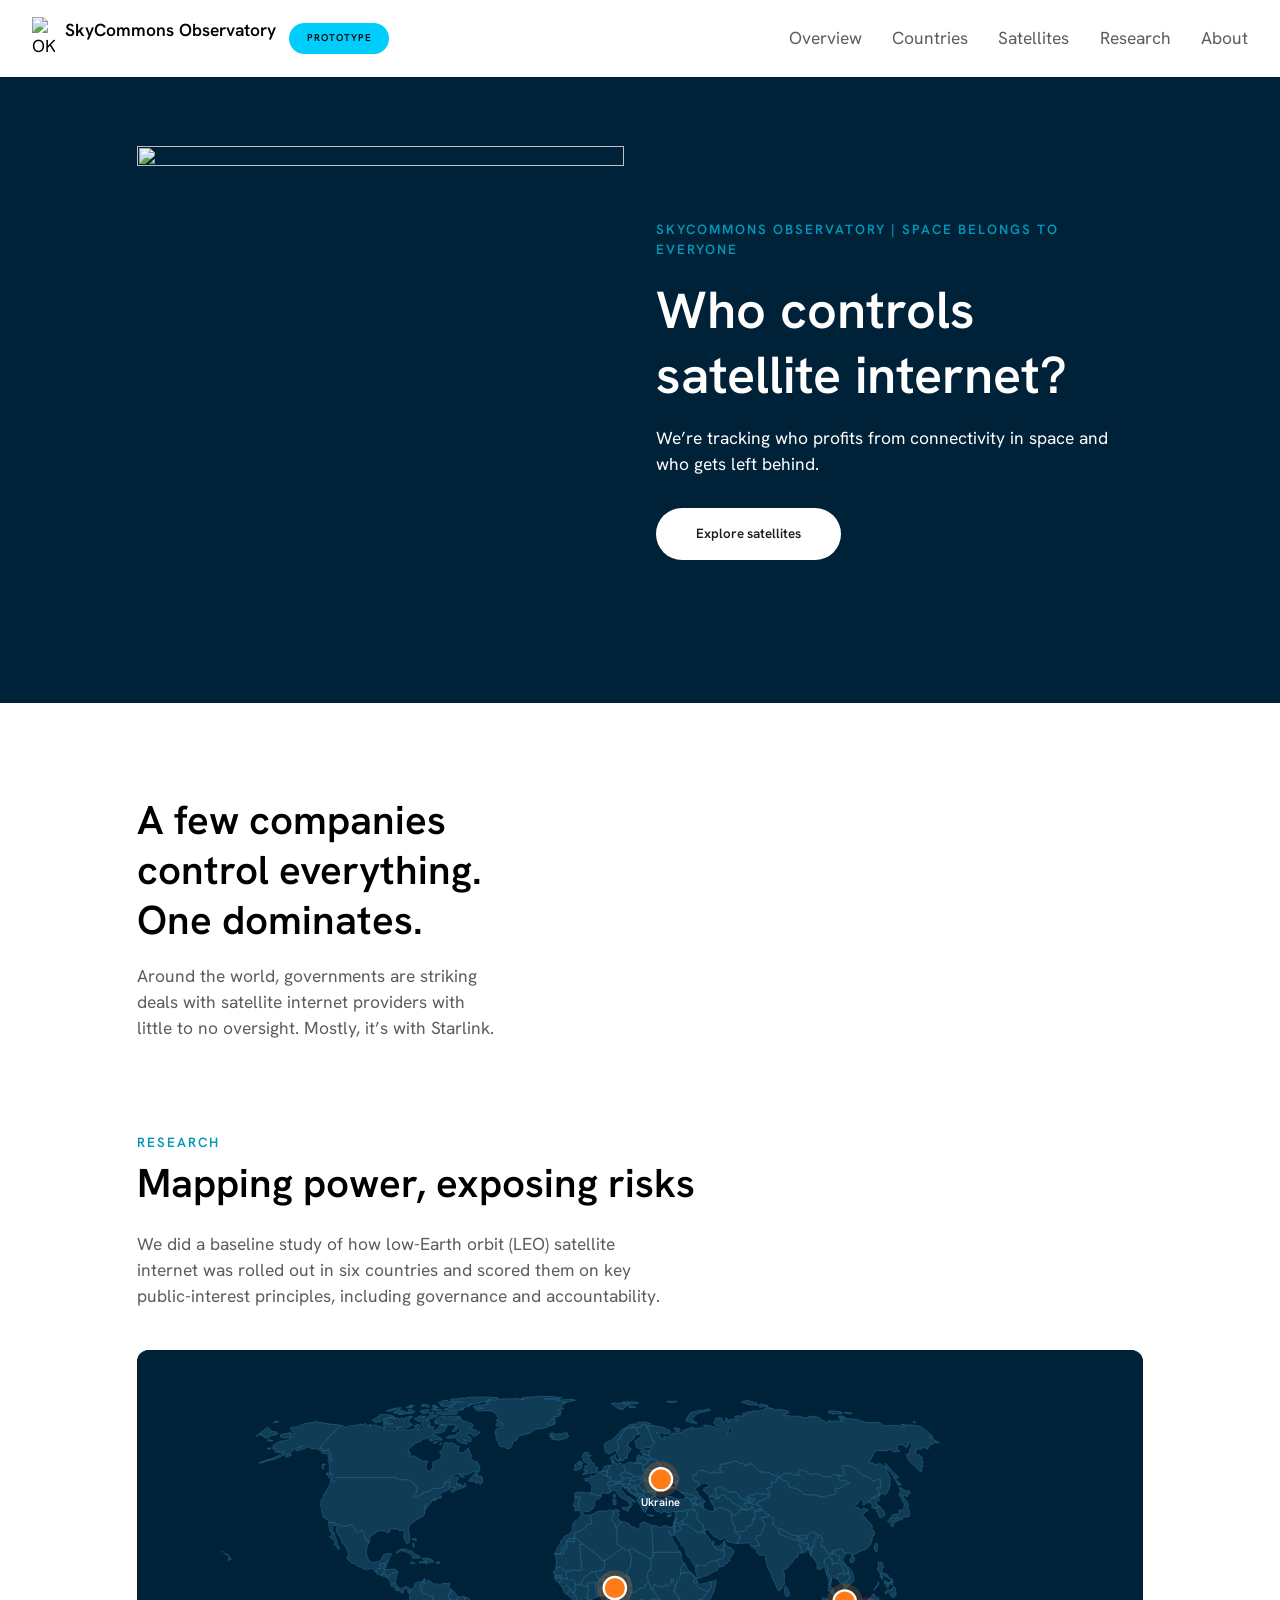
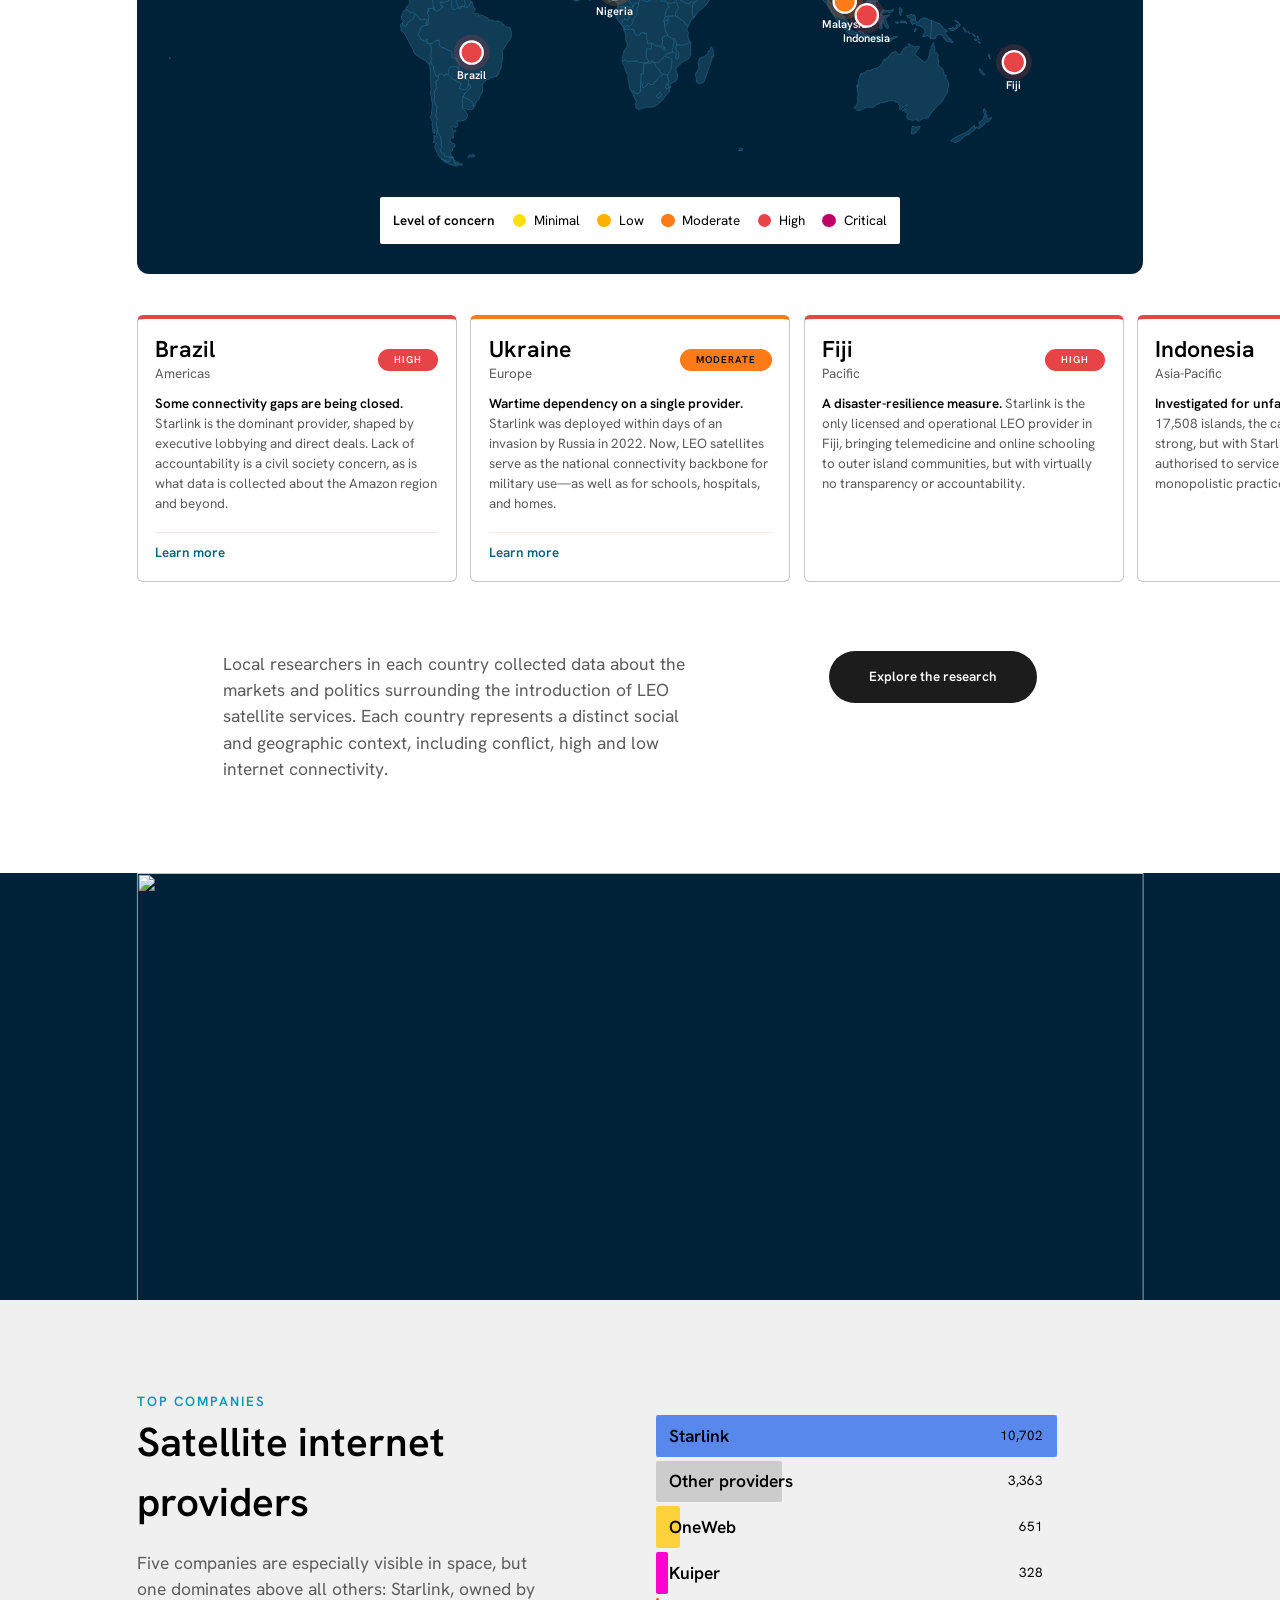
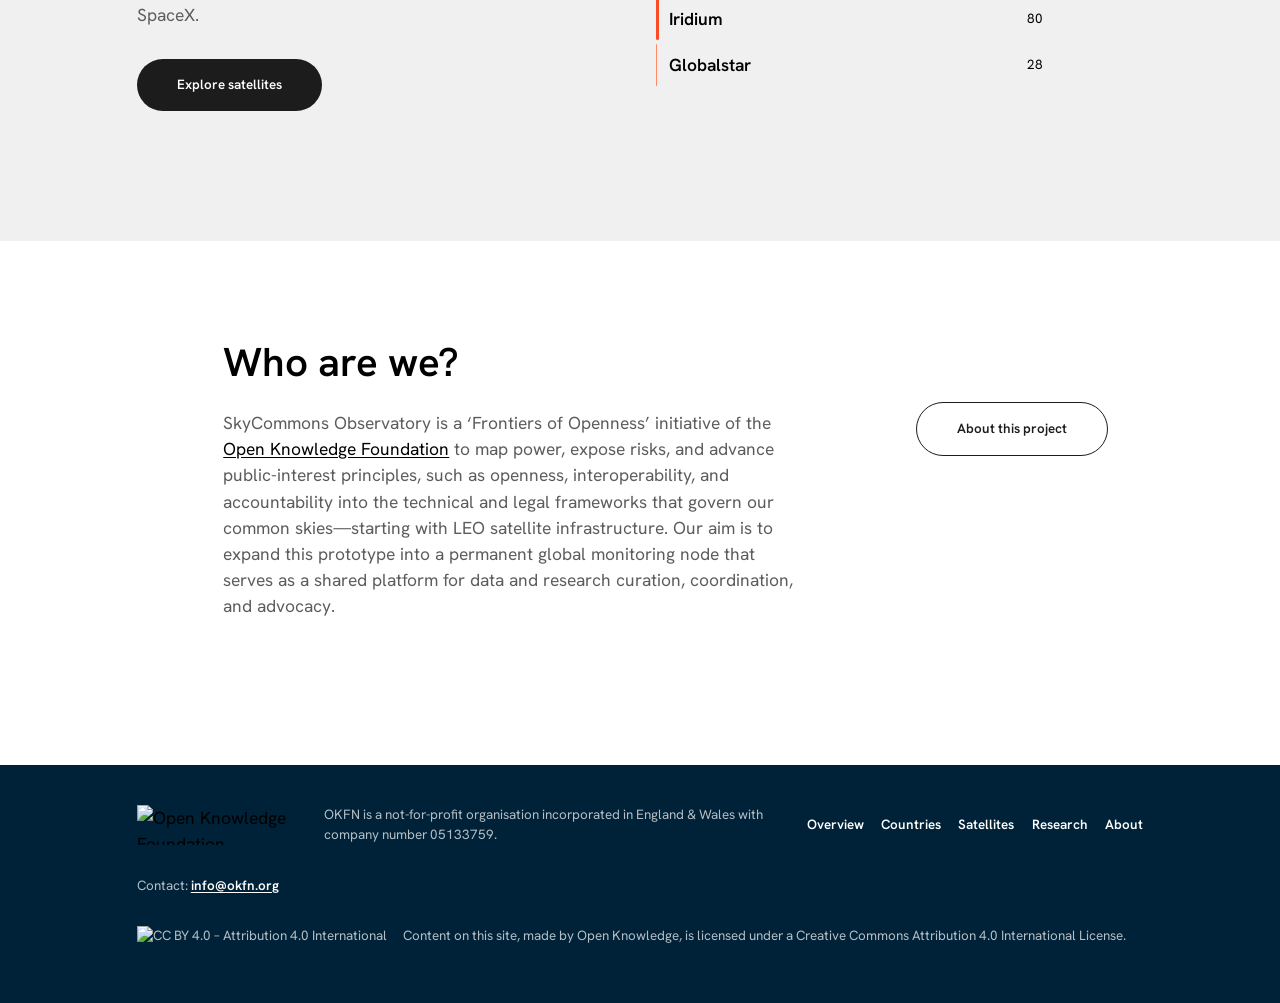
==== commit 490bf1c0: "updated countries" ====
--- a/docs/index.html
+++ b/docs/index.html
@@ -5,7 +5,7 @@
 		<meta name="viewport" content="width=device-width, initial-scale=1" />
 		
 		<link href="./_app/immutable/assets/bundle.ClZaPpgv.css" rel="stylesheet">
-		<link rel="modulepreload" href="./_app/immutable/bundle.Cv2dwHbU.js"><!--[--><!--[--><!--]--> <!--[--><meta name="description" content="Who controls satellite internet? We’re tracking who profits from connectivity in space and who gets left behind."><!--]--> <!--[--><meta name="keywords" content="LEO satellite governance, Starlink regulation, digital sovereignty, satellite internet policy, orbital commons, satellite market concentration, connectivity divide, spectrum equity, ITU WRC-27, satellite licensing transparency"><!--]--> <!--[--><meta name="author" content="Open Knowledge Foundation"><!--]--> <!--[--><meta property="og:title" content="SkyCommons Observatory"><!--]--> <!--[--><meta property="og:site_name" content="SkyCommons Observatory"><!--]--> <meta property="og:url" content="http://sveltekit-prerender"> <!--[--><meta property="og:description" content="Who controls satellite internet? We’re tracking who profits from connectivity in space and who gets left behind."><!--]--> <meta property="og:type" content="article"> <meta property="og:locale" content="en_US"> <!--[--><meta property="og:image" content="/images/sharing.png"> <meta property="og:image:type" content="image/jpeg"> <meta property="og:image:width" content="1200"> <meta property="og:image:height" content="630"><!--]--> <meta name="twitter:card" content="summary_large_image"> <meta name="twitter:site" content="http://sveltekit-prerender"> <!--[--><meta name="twitter:title" content="SkyCommons Observatory"><!--]--> <!--[--><meta name="twitter:description" content="Who controls satellite internet? We’re tracking who profits from connectivity in space and who gets left behind."><!--]--> <!--[--><meta name="twitter:image" content="/images/sharing.png"><!--]--> <meta name="robots" content="index, follow"> <link rel="icon" href="/favicon.ico"><!--]--><title>SkyCommons Observatory</title>
+		<link rel="modulepreload" href="./_app/immutable/bundle.BenIsvTd.js"><!--[--><!--[--><!--]--> <!--[--><meta name="description" content="Who controls satellite internet? We’re tracking who profits from connectivity in space and who gets left behind."><!--]--> <!--[--><meta name="keywords" content="LEO satellite governance, Starlink regulation, digital sovereignty, satellite internet policy, orbital commons, satellite market concentration, connectivity divide, spectrum equity, ITU WRC-27, satellite licensing transparency"><!--]--> <!--[--><meta name="author" content="Open Knowledge Foundation"><!--]--> <!--[--><meta property="og:title" content="SkyCommons Observatory"><!--]--> <!--[--><meta property="og:site_name" content="SkyCommons Observatory"><!--]--> <meta property="og:url" content="http://sveltekit-prerender"> <!--[--><meta property="og:description" content="Who controls satellite internet? We’re tracking who profits from connectivity in space and who gets left behind."><!--]--> <meta property="og:type" content="article"> <meta property="og:locale" content="en_US"> <!--[--><meta property="og:image" content="/images/sharing.png"> <meta property="og:image:type" content="image/jpeg"> <meta property="og:image:width" content="1200"> <meta property="og:image:height" content="630"><!--]--> <meta name="twitter:card" content="summary_large_image"> <meta name="twitter:site" content="http://sveltekit-prerender"> <!--[--><meta name="twitter:title" content="SkyCommons Observatory"><!--]--> <!--[--><meta name="twitter:description" content="Who controls satellite internet? We’re tracking who profits from connectivity in space and who gets left behind."><!--]--> <!--[--><meta name="twitter:image" content="/images/sharing.png"><!--]--> <meta name="robots" content="index, follow"> <link rel="icon" href="/favicon.ico"><!--]--><title>SkyCommons Observatory</title>
 	</head>
 	<body data-sveltekit-preload-data="hover">
 		<script>
@@ -13,22 +13,22 @@
 			window.__SCRIPT_BASE__ = '';
 		</script>
 		<div data-sveltekit-hydrate="true" style="display: contents; width: 100%; height: 100%;">
-			<!--[--><!--[--><!----><!----> <!--[!--><!--]--> <main class="relative"><div class="fixed left-0 right-0 top-0 z-20"><div class="flex flex-row items-center justify-between bg-bg-base px-gutter py-md shadow-sm"><div class="flex items-center gap-sm"><a class="flex flex-row gap-xs" href="/"><img class="w-lg" src="/images/logo.svg" alt="OKFN"> <h1 class="text-md font-semibold">SkyCommons Observatory</h1></a> <div class="inline-block rounded-full bg-primary-300 px-md py-2xs text-xs font-semibold uppercase tracking-widest">Prototype</div><!----></div> <div class="flex self-stretch"><ul class="hidden h-full items-center gap-xl text-md lg:flex"><!--[--><li class="relative flex h-full items-center"><a class="text-text-weaker hover:text-text-stronger font-semibold !text-text-base" href="/">Overview</a> <!--[--><span class="absolute inset-x-0 -bottom-md h-[4px] bg-primary-400"></span><!--]--></li><li class="relative flex h-full items-center"><a class="text-text-weaker hover:text-text-stronger" href="/countries">Countries</a> <!--[!--><!--]--></li><li class="relative flex h-full items-center"><a class="text-text-weaker hover:text-text-stronger" href="/satellites">Satellites</a> <!--[!--><!--]--></li><li class="relative flex h-full items-center"><a class="text-text-weaker hover:text-text-stronger" href="/research">Research</a> <!--[!--><!--]--></li><li class="relative flex h-full items-center"><a class="text-text-weaker hover:text-text-stronger" href="/about">About</a> <!--[!--><!--]--></li><!--]--></ul> <!--[!--><button id="" class="font-normal text-fg-base cursor-pointer transition ease-out duration-300 px-4 space-x-2 py-2 text-xs block pr-0 lg:hidden inline-flex w-auto shrink-0 items-center self-start"><span class="inline-flex items-center"><span class="inline-block pr-2 text-lg svelte-1iubwoe"><svg class="c svelte-1iubwoe" viewBox="0 0 24 24" fill-rule="evenodd" clip-rule="evenodd" style="transform: rotate(0deg)"><!--[--><path d="M21,14 L21,16.5 L3,16.5 L3,14 L21,14 Z M21,8 L21,10.5 L3,10.5 L3,8 L21,8 Z"></path><!--]--></svg></span><!----></span><!----> <!--[!--><!--]--> <!--[!--><!--]--> <!----> <!--[!--><!--]--> <!--[!--><!--]--> <!--[!--><!--]--><!----></button><!--]--><!----></div></div></div><!----> <!--[!--><!--]--><!----> <div class="relative" style="padding-top: 0px; --header-height: 0px"><!----><section><div class="grid-wrapper grid__space-wide bg-dark-blue py-4xl text-bg-base"><div class="grid__row grid__gutters"><div class="grid__col flex flex-col md:basis-6/12"><div class="relative  "><!--[--><picture><!--[--><source srcset="/_app/immutable/assets/globe.wKYn05jS.avif 1140w, /_app/immutable/assets/globe.DWUznDQR.avif 2280w" type="image/avif"><source srcset="/_app/immutable/assets/globe.wnFsXG3-.webp 1140w, /_app/immutable/assets/globe.bxFfYOOo.webp 2280w" type="image/webp"><source srcset="/_app/immutable/assets/globe.BBnB5dhG.jpeg 1140w, /_app/immutable/assets/globe.C6dYYrCy.jpeg 2280w" type="image/jpeg"><!--]--> <img src="/_app/immutable/assets/globe.C6dYYrCy.jpeg" width="2280" height="2280" class="w-full"></picture><!--]--></div><!----></div> <div class="grid__col flex flex-col md:basis-6/12 md:justify-center"><div class="text-sm font-semibold uppercase tracking-[2px] text-primary-500 "><!---->SkyCommons Observatory | Space belongs to everyone<!----></div><!----> <h2 class="my-md text-balance text-3xl font-semibold leading-tight">Who controls satellite internet?</h2> <div class="pb-xl text-md">We’re tracking who profits from connectivity in space and who gets left behind.</div> <!--[--><a id="" href="/satellites" class="font-semibold rounded-full cursor-pointer transition ease-out duration-300 text-fg-base bg-bg-base border-bg-base hover:bg-fg-stronger hover:text-bg-base hover:outline hover:outline-1 hover:outline-bg-base px-8 md:py-4 md:px-10  space-x-3 py-4 text-sm  inline-flex w-auto shrink-0 items-center self-start"><!----> <!--[!--><!--]--> <!--[--><!---->Explore satellites<!----><!--]--> <!----> <!--[!--><!--]--> <!--[!--><!--]--> <!--[!--><!--]--><!----></a><!--]--><!----></div></div></div><!----> <div class="grid__space-wide py-5xl"><div class="grid__row grid__gutters"><div class="grid__col basis-12/12 xl:basis-6/12"><h2 class="mb-md text-balance text-2xl font-semibold leading-tight">A few companies control everything. One dominates.</h2> <p class="text-balance text-text-weaker">Around the world, governments are striking deals with satellite internet providers with little to no oversight. Mostly, it’s with Starlink.</p></div></div></div></section> <section><div class="grid__space-wide mb-2xl"><div class="text-sm font-semibold uppercase tracking-[2px] text-primary-500 "><!---->Research<!----></div><!----> <h2 class="mb-md text-2xl font-semibold">Mapping power, exposing risks</h2> <div class="grid__row grid__gutters"><div class="grid__col basis-12/12 xl:basis-8/12"><p class="text-balance text-text-weaker">We did a baseline study of how low-Earth orbit (LEO) satellite internet was rolled out in six countries and scored them on key public-interest principles, including governance and accountability.</p></div></div></div> <div class="grid-wrapper grid__space-wide mb-lg"><!--[!--><div class="flex w-full items-center justify-center rounded-xl bg-[#0a253f]" style="height: 500px"><p class="text-center text-gray-400">Loading map data...</p></div><!--]--> <!--[!--><!--]--><!----></div> <div class="grid-wrapper grid__space-wide grid__break-right"><!--[--><div class="no-scrollbar w-full cursor-grab select-none overflow-x-auto py-md active:cursor-grabbing svelte-oepvop"><div class="grid__space-right flex w-max gap-sm"><!--[--><div class="flex flex-shrink-0" style="width: 320px"><div class="flex h-full flex-col gap-xs rounded-md border border-t-4 border-fg-weakest p-md transition-all duration-200 hover:-translate-y-0.5 hover:shadow-lg" style=" border-top-color: #ff7b18; "><div class="flex items-center justify-between gap-md"><div><h3 class="font-sans text-lg font-semibold leading-[1.2]">Ukraine</h3> <div class="text-sm font-normal text-text-weaker">Europe</div></div> <span class="rounded-full text-center font-semibold uppercase tracking-widest px-4 py-1 text-xs" style="background-color: #ff7b18; color: #000;">Moderate</span><!----></div> <p class="flex-1 text-sm text-text-weaker"><strong class="text-text-base">Wartime dependency on a single provider.</strong> Starlink was deployed within days of an invasion by Russia in 2022. Now, LEO satellites serve as the national connectivity backbone for military use—as well as for schools, hospitals, and homes.</p> <!--[--><a href="/countries/ukraine" class="group pointer-events-auto mt-2xs flex items-center gap-sm border-t pt-xs text-sm font-semibold text-primary transition-all duration-200" style=" border-color: color-mix(in srgb, #ff7b18 15%, transparent); ">Learn more</a><!--]--></div><!----></div><div class="flex flex-shrink-0" style="width: 320px"><div class="flex h-full flex-col gap-xs rounded-md border border-t-4 border-fg-weakest p-md transition-all duration-200 " style=" border-top-color: #e74447; "><div class="flex items-center justify-between gap-md"><div><h3 class="font-sans text-lg font-semibold leading-[1.2]">Brazil</h3> <div class="text-sm font-normal text-text-weaker">Americas</div></div> <span class="rounded-full text-center font-semibold uppercase tracking-widest px-4 py-1 text-xs" style="background-color: #e74447; color: #fff;">High</span><!----></div> <p class="flex-1 text-sm text-text-weaker"><strong class="text-text-base">Some connectivity gaps are being closed.</strong> Starlink is the dominant provider, shaped by executive lobbying and direct deals. Lack of accountability is a civil society concern, as is what data is collected about the Amazon region and beyond.</p> <!--[!--><!--]--></div><!----></div><div class="flex flex-shrink-0" style="width: 320px"><div class="flex h-full flex-col gap-xs rounded-md border border-t-4 border-fg-weakest p-md transition-all duration-200 " style=" border-top-color: #e74447; "><div class="flex items-center justify-between gap-md"><div><h3 class="font-sans text-lg font-semibold leading-[1.2]">Fiji</h3> <div class="text-sm font-normal text-text-weaker">Pacific</div></div> <span class="rounded-full text-center font-semibold uppercase tracking-widest px-4 py-1 text-xs" style="background-color: #e74447; color: #fff;">High</span><!----></div> <p class="flex-1 text-sm text-text-weaker"><strong class="text-text-base">A disaster-resilience measure.</strong>  Starlink is the only licensed and operational LEO provider in Fiji, bringing telemedicine and online schooling to outer island communities, but with virtually no transparency or accountability.</p> <!--[!--><!--]--></div><!----></div><div class="flex flex-shrink-0" style="width: 320px"><div class="flex h-full flex-col gap-xs rounded-md border border-t-4 border-fg-weakest p-md transition-all duration-200 " style=" border-top-color: #e74447; "><div class="flex items-center justify-between gap-md"><div><h3 class="font-sans text-lg font-semibold leading-[1.2]">Indonesia</h3> <div class="text-sm font-normal text-text-weaker">Asia-Pacific</div></div> <span class="rounded-full text-center font-semibold uppercase tracking-widest px-4 py-1 text-xs" style="background-color: #e74447; color: #fff;">High</span><!----></div> <p class="flex-1 text-sm text-text-weaker"><strong class="text-text-base">Investigated for unfair competition.</strong> A nation of 17,508 islands, the case for LEO connectivity is strong, but with Starlink as the only provider authorised to service consumers, concerns of monopolistic practices run high.</p> <!--[!--><!--]--></div><!----></div><div class="flex flex-shrink-0" style="width: 320px"><div class="flex h-full flex-col gap-xs rounded-md border border-t-4 border-fg-weakest p-md transition-all duration-200 " style=" border-top-color: #ff7b18; "><div class="flex items-center justify-between gap-md"><div><h3 class="font-sans text-lg font-semibold leading-[1.2]">Malaysia</h3> <div class="text-sm font-normal text-text-weaker">Asia-Pacific</div></div> <span class="rounded-full text-center font-semibold uppercase tracking-widest px-4 py-1 text-xs" style="background-color: #ff7b18; color: #000;">Moderate</span><!----></div> <p class="flex-1 text-sm text-text-weaker"><strong class="text-text-base">Limited consumer choice.</strong>  Rural connectivity gaps are significant, but hardware costs are steep for people in these regions. Starlink is the only provider to consumers, and the terms of their license are not public.</p> <!--[!--><!--]--></div><!----></div><div class="flex flex-shrink-0" style="width: 320px"><div class="flex h-full flex-col gap-xs rounded-md border border-t-4 border-fg-weakest p-md transition-all duration-200 " style=" border-top-color: #ff7b18; "><div class="flex items-center justify-between gap-md"><div><h3 class="font-sans text-lg font-semibold leading-[1.2]">Nigeria</h3> <div class="text-sm font-normal text-text-weaker">Africa</div></div> <span class="rounded-full text-center font-semibold uppercase tracking-widest px-4 py-1 text-xs" style="background-color: #ff7b18; color: #000;">Moderate</span><!----></div> <p class="flex-1 text-sm text-text-weaker"><strong class="text-text-base">An infrastructure shortcut.</strong>  LEO satellites reach communities that terrestrial networks cannot. Nigeria has authorized five LEO providers—though Starlink was first and was approved with fewer initial conditions.</p> <!--[!--><!--]--></div><!----></div><!--]--></div></div><!--]--><!----></div> <div class="grid-wrapper grid__space-wide pb-5xl pt-lg md:pt-3xl"><div class="grid__row grid__gutters"><div class="grid__col mb-xl text-text-weaker md:mb-0 md:ml-1/12 md:basis-7/12 lg:basis-6/12">Local researchers in each country collected data about the markets and politics surrounding the introduction of LEO satellite services. Each country represents a distinct social and geographic context, including conflict, high and low internet connectivity.</div> <div class="grid__col md:ml-1/12 md:basis-3/12 lg:basis-4/12"><!--[--><a id="" href="/countries" class="font-semibold rounded-full cursor-pointer transition ease-out duration-300 text-bg-base bg-fg-base hover:bg-neutral-600 px-8 md:py-4 md:px-10  space-x-3 py-4 text-sm  inline-flex w-auto shrink-0 items-center self-start"><!----> <!--[!--><!--]--> <!--[--><!---->Explore the research<!----><!--]--> <!----> <!--[!--><!--]--> <!--[!--><!--]--> <!--[!--><!--]--><!----></a><!--]--><!----></div></div></div></section> <section><div class="grid-wrapper grid__space-wide relative aspect-[2.5/1] overflow-hidden bg-dark-blue text-bg-base lg:aspect-[3/1]"><div class="relative  absolute bottom-0 left-1/2 h-auto max-h-[50%] w-auto -translate-x-1/2"><!--[--><picture><!--[--><source srcset="/_app/immutable/assets/globe.wKYn05jS.avif 1140w, /_app/immutable/assets/globe.DWUznDQR.avif 2280w" type="image/avif"><source srcset="/_app/immutable/assets/globe.wnFsXG3-.webp 1140w, /_app/immutable/assets/globe.bxFfYOOo.webp 2280w" type="image/webp"><source srcset="/_app/immutable/assets/globe.BBnB5dhG.jpeg 1140w, /_app/immutable/assets/globe.C6dYYrCy.jpeg 2280w" type="image/jpeg"><!--]--> <img src="/_app/immutable/assets/globe.C6dYYrCy.jpeg" width="2280" height="2280" class="w-full h-full object-contain"></picture><!--]--></div><!----></div><!----> <div class="grid-wrapper grid__space-wide bg-bg-weaker py-5xl"><div class="grid__row grid__gutters"><div class="grid__col md:md-0 mb-lg flex flex-col md:basis-5/12"><div class="text-sm font-semibold uppercase tracking-[2px] text-primary-500 "><!---->Top Companies<!----></div><!----> <h2 class="mb-md text-2xl font-semibold">Satellite internet providers</h2> <p class="mb-xl text-text-weaker">Five companies are especially visible in space, but one dominates above all others: Starlink, owned by SpaceX.</p> <!--[--><a id="" href="/satellites" class="font-semibold rounded-full cursor-pointer transition ease-out duration-300 text-bg-base bg-fg-base hover:bg-neutral-600 px-8 md:py-4 md:px-10  space-x-3 py-4 text-sm  inline-flex w-auto shrink-0 items-center self-start"><!----> <!--[!--><!--]--> <!--[--><!---->Explore satellites<!----><!--]--> <!----> <!--[!--><!--]--> <!--[!--><!--]--> <!--[!--><!--]--><!----></a><!--]--><!----></div> <div class="grid__col flex basis-12/12 flex-col py-lg text-text-weaker md:ml-1/12 md:basis-6/12 md:justify-center xl:basis-5/12"><div class="mb-2xl w-full"><div class="relative"><div class="flex flex-col gap-1"><!--[--><div class="relative w-full"><div class="print-force-bg absolute bottom-0 top-0 h-full rounded-sm" style="width:100%; background-color: #5988ED"></div> <div class="flex justify-between gap-md text-md"><div class="relative px-sm py-2xs font-semibold text-text-base">Starlink</div> <div class="relative flex items-center px-sm text-sm text-text-base">10,702</div></div></div><div class="relative w-full"><div class="print-force-bg absolute bottom-0 top-0 h-full rounded-sm" style="width:31.424032891048405%; background-color: #ccc"></div> <div class="flex justify-between gap-md text-md"><div class="relative px-sm py-2xs font-semibold text-text-base">Other providers</div> <div class="relative flex items-center px-sm text-sm text-text-base">3,363</div></div></div><div class="relative w-full"><div class="print-force-bg absolute bottom-0 top-0 h-full rounded-sm" style="width:6.082975144832742%; background-color: #FFD13C"></div> <div class="flex justify-between gap-md text-md"><div class="relative px-sm py-2xs font-semibold text-text-base">OneWeb</div> <div class="relative flex items-center px-sm text-sm text-text-base">651</div></div></div><div class="relative w-full"><div class="print-force-bg absolute bottom-0 top-0 h-full rounded-sm" style="width:3.0648476920201833%; background-color: #FE00CF"></div> <div class="flex justify-between gap-md text-md"><div class="relative px-sm py-2xs font-semibold text-text-base">Kuiper</div> <div class="relative flex items-center px-sm text-sm text-text-base">328</div></div></div><div class="relative w-full"><div class="print-force-bg absolute bottom-0 top-0 h-full rounded-sm" style="width:0.747523827321996%; background-color: #F94D26"></div> <div class="flex justify-between gap-md text-md"><div class="relative px-sm py-2xs font-semibold text-text-base">Iridium</div> <div class="relative flex items-center px-sm text-sm text-text-base">80</div></div></div><div class="relative w-full"><div class="print-force-bg absolute bottom-0 top-0 h-full rounded-sm" style="width:0.2616333395626986%; background-color: #FF8A65"></div> <div class="flex justify-between gap-md text-md"><div class="relative px-sm py-2xs font-semibold text-text-base">Globalstar</div> <div class="relative flex items-center px-sm text-sm text-text-base">28</div></div></div><!--]--></div> <!--[!--><!--]--></div><!----></div></div></div></div></section> <section><div class="grid-wrapper grid__space-wide pb-6xl pt-5xl"><div class="grid__row grid__gutters"><div class="grid__col mb-xl md:mb-0 md:ml-1/12 md:basis-7/12"><h2 class="mb-md text-2xl font-semibold">Who are we?</h2> <p class="prose text-text-weaker"><!---->SkyCommons Observatory is a ‘Frontiers of Openness’ initiative of the <a href='https://okfn.org/' target='_blank'>Open Knowledge Foundation</a> to map power, expose risks, and advance public-interest principles, such as openness, interoperability, and accountability into the technical and legal frameworks that govern our common skies—starting with LEO satellite infrastructure. Our aim is to expand this prototype into a permanent global monitoring node that serves as a shared platform for data and research curation, coordination, and advocacy.<!----></p> <p></p></div> <div class="grid__col md:ml-1/12 md:basis-3/12 md:pt-4xl"><div class="flex flex-wrap gap-sm"><!--[--><!--[--><a id="" href="/about" class="font-semibold rounded-full border cursor-pointer transition ease-out duration-300 text-fg-base border-fg-base hover:bg-bg-weaker hover:text-fg-base px-8 md:py-4 md:px-10  space-x-3 py-4 text-sm  inline-flex w-auto shrink-0 items-center self-start"><!----> <!--[!--><!--]--> <!--[--><!---->About this project<!----><!--]--> <!----> <!--[!--><!--]--> <!--[!--><!--]--> <!--[!--><!--]--><!----></a><!--]--><!--]--></div></div></div></div></section><!----><!----></div> <!--[--><footer class="flex flex-col"><div class="grid__space-wide flex flex-col bg-dark-blue pb-xl pt-2xl lg:flex-row lg:items-center lg:justify-between lg:gap-2xl"><div class="mb-xl flex flex-col items-start gap-sm lg:mb-0 lg:flex-row lg:items-center"><a href="https://okfn.org/en/" target="_blank"><img class="h-10" src="/images/logo-okfn-light.svg" alt="Open Knowledge Foundation"></a> <p class="text-sm text-white/70">OKFN is a not-for-profit organisation incorporated in England &amp; Wales with company number
+			<!--[--><!--[--><!----><!----> <!--[!--><!--]--> <main class="relative"><div class="fixed left-0 right-0 top-0 z-20"><div class="flex flex-row items-center justify-between bg-bg-base px-gutter py-md shadow-sm"><div class="flex items-center gap-sm"><a class="flex flex-row gap-xs" href="/"><img class="w-lg" src="/images/logo.svg" alt="OKFN"> <h1 class="text-md font-semibold">SkyCommons Observatory</h1></a> <div class="inline-block rounded-full bg-primary-300 px-md py-2xs text-xs font-semibold uppercase tracking-widest">Prototype</div><!----></div> <div class="flex self-stretch"><ul class="hidden h-full items-center gap-xl text-md lg:flex"><!--[--><li class="relative flex h-full items-center"><a class="text-text-weaker hover:text-text-stronger font-semibold !text-text-base" href="/">Overview</a> <!--[--><span class="absolute inset-x-0 -bottom-md h-[4px] bg-primary-400"></span><!--]--></li><li class="relative flex h-full items-center"><a class="text-text-weaker hover:text-text-stronger" href="/countries">Countries</a> <!--[!--><!--]--></li><li class="relative flex h-full items-center"><a class="text-text-weaker hover:text-text-stronger" href="/satellites">Satellites</a> <!--[!--><!--]--></li><li class="relative flex h-full items-center"><a class="text-text-weaker hover:text-text-stronger" href="/research">Research</a> <!--[!--><!--]--></li><li class="relative flex h-full items-center"><a class="text-text-weaker hover:text-text-stronger" href="/about">About</a> <!--[!--><!--]--></li><!--]--></ul> <!--[!--><button id="" class="font-normal text-fg-base cursor-pointer transition ease-out duration-300 px-4 space-x-2 py-2 text-xs block pr-0 lg:hidden inline-flex w-auto shrink-0 items-center self-start"><span class="inline-flex items-center"><span class="inline-block pr-2 text-lg svelte-1iubwoe"><svg class="c svelte-1iubwoe" viewBox="0 0 24 24" fill-rule="evenodd" clip-rule="evenodd" style="transform: rotate(0deg)"><!--[--><path d="M21,14 L21,16.5 L3,16.5 L3,14 L21,14 Z M21,8 L21,10.5 L3,10.5 L3,8 L21,8 Z"></path><!--]--></svg></span><!----></span><!----> <!--[!--><!--]--> <!--[!--><!--]--> <!----> <!--[!--><!--]--> <!--[!--><!--]--> <!--[!--><!--]--><!----></button><!--]--><!----></div></div></div><!----> <!--[!--><!--]--><!----> <div class="relative" style="padding-top: 0px; --header-height: 0px"><!----><section><div class="grid-wrapper grid__space-wide bg-dark-blue py-4xl text-bg-base"><div class="grid__row grid__gutters"><div class="grid__col flex flex-col md:basis-6/12"><div class="relative  "><!--[--><picture><!--[--><source srcset="/_app/immutable/assets/globe.wKYn05jS.avif 1140w, /_app/immutable/assets/globe.DWUznDQR.avif 2280w" type="image/avif"><source srcset="/_app/immutable/assets/globe.wnFsXG3-.webp 1140w, /_app/immutable/assets/globe.bxFfYOOo.webp 2280w" type="image/webp"><source srcset="/_app/immutable/assets/globe.BBnB5dhG.jpeg 1140w, /_app/immutable/assets/globe.C6dYYrCy.jpeg 2280w" type="image/jpeg"><!--]--> <img src="/_app/immutable/assets/globe.C6dYYrCy.jpeg" width="2280" height="2280" class="w-full"></picture><!--]--></div><!----></div> <div class="grid__col flex flex-col md:basis-6/12 md:justify-center"><div class="text-sm font-semibold uppercase tracking-[2px] text-primary-500 "><!---->SkyCommons Observatory | Space belongs to everyone<!----></div><!----> <h2 class="my-md text-balance text-3xl font-semibold leading-tight">Who controls satellite internet?</h2> <div class="pb-xl text-md">We’re tracking who profits from connectivity in space and who gets left behind.</div> <!--[--><a id="" href="/satellites" class="font-semibold rounded-full cursor-pointer transition ease-out duration-300 text-fg-base bg-bg-base border-bg-base hover:bg-fg-stronger hover:text-bg-base hover:outline hover:outline-1 hover:outline-bg-base px-8 md:py-4 md:px-10  space-x-3 py-4 text-sm  inline-flex w-auto shrink-0 items-center self-start"><!----> <!--[!--><!--]--> <!--[--><!---->Explore satellites<!----><!--]--> <!----> <!--[!--><!--]--> <!--[!--><!--]--> <!--[!--><!--]--><!----></a><!--]--><!----></div></div></div><!----> <div class="grid__space-wide py-5xl"><div class="grid__row grid__gutters"><div class="grid__col basis-12/12 xl:basis-6/12"><h2 class="mb-md text-balance text-2xl font-semibold leading-tight">A few companies control everything. One dominates.</h2> <p class="text-balance text-text-weaker">Around the world, governments are striking deals with satellite internet providers with little to no oversight. Mostly, it’s with Starlink.</p></div></div></div></section> <section><div class="grid__space-wide mb-2xl"><div class="text-sm font-semibold uppercase tracking-[2px] text-primary-500 "><!---->Research<!----></div><!----> <h2 class="mb-md text-2xl font-semibold">Mapping power, exposing risks</h2> <div class="grid__row grid__gutters"><div class="grid__col basis-12/12 xl:basis-8/12"><p class="text-balance text-text-weaker">We did a baseline study of how low-Earth orbit (LEO) satellite internet was rolled out in six countries and scored them on key public-interest principles, including governance and accountability.</p></div></div></div> <div class="grid-wrapper grid__space-wide mb-lg"><!--[!--><div class="flex w-full items-center justify-center rounded-xl bg-[#0a253f]" style="height: 500px"><p class="text-center text-gray-400">Loading map data...</p></div><!--]--> <!--[!--><!--]--><!----></div> <div class="grid-wrapper grid__space-wide grid__break-right"><!--[--><div class="no-scrollbar w-full cursor-grab select-none overflow-x-auto py-md active:cursor-grabbing svelte-oepvop"><div class="grid__space-right flex w-max gap-sm"><!--[--><div class="flex flex-shrink-0" style="width: 320px"><div class="flex h-full flex-col gap-xs rounded-md border border-t-4 border-fg-weakest p-md transition-all duration-200 hover:-translate-y-0.5 hover:shadow-lg" style=" border-top-color: #e74447; "><div class="flex items-center justify-between gap-md"><div><h3 class="font-sans text-lg font-semibold leading-[1.2]">Brazil</h3> <div class="text-sm font-normal text-text-weaker">Americas</div></div> <span class="rounded-full text-center font-semibold uppercase tracking-widest px-4 py-1 text-xs" style="background-color: #e74447; color: #fff;">High</span><!----></div> <p class="flex-1 text-sm text-text-weaker"><strong class="text-text-base">Some connectivity gaps are being closed.</strong> Starlink is the dominant provider, shaped by executive lobbying and direct deals. Lack of accountability is a civil society concern, as is what data is collected about the Amazon region and beyond.</p> <!--[--><a href="/countries/brazil" class="group pointer-events-auto mt-2xs flex items-center gap-sm border-t pt-xs text-sm font-semibold text-primary transition-all duration-200" style=" border-color: color-mix(in srgb, #e74447 15%, transparent); ">Learn more</a><!--]--></div><!----></div><div class="flex flex-shrink-0" style="width: 320px"><div class="flex h-full flex-col gap-xs rounded-md border border-t-4 border-fg-weakest p-md transition-all duration-200 hover:-translate-y-0.5 hover:shadow-lg" style=" border-top-color: #ff7b18; "><div class="flex items-center justify-between gap-md"><div><h3 class="font-sans text-lg font-semibold leading-[1.2]">Ukraine</h3> <div class="text-sm font-normal text-text-weaker">Europe</div></div> <span class="rounded-full text-center font-semibold uppercase tracking-widest px-4 py-1 text-xs" style="background-color: #ff7b18; color: #000;">Moderate</span><!----></div> <p class="flex-1 text-sm text-text-weaker"><strong class="text-text-base">Wartime dependency on a single provider.</strong> Starlink was deployed within days of an invasion by Russia in 2022. Now, LEO satellites serve as the national connectivity backbone for military use—as well as for schools, hospitals, and homes.</p> <!--[--><a href="/countries/ukraine" class="group pointer-events-auto mt-2xs flex items-center gap-sm border-t pt-xs text-sm font-semibold text-primary transition-all duration-200" style=" border-color: color-mix(in srgb, #ff7b18 15%, transparent); ">Learn more</a><!--]--></div><!----></div><div class="flex flex-shrink-0" style="width: 320px"><div class="flex h-full flex-col gap-xs rounded-md border border-t-4 border-fg-weakest p-md transition-all duration-200 " style=" border-top-color: #e74447; "><div class="flex items-center justify-between gap-md"><div><h3 class="font-sans text-lg font-semibold leading-[1.2]">Fiji</h3> <div class="text-sm font-normal text-text-weaker">Pacific</div></div> <span class="rounded-full text-center font-semibold uppercase tracking-widest px-4 py-1 text-xs" style="background-color: #e74447; color: #fff;">High</span><!----></div> <p class="flex-1 text-sm text-text-weaker"><strong class="text-text-base">A disaster-resilience measure.</strong>  Starlink is the only licensed and operational LEO provider in Fiji, bringing telemedicine and online schooling to outer island communities, but with virtually no transparency or accountability.</p> <!--[!--><!--]--></div><!----></div><div class="flex flex-shrink-0" style="width: 320px"><div class="flex h-full flex-col gap-xs rounded-md border border-t-4 border-fg-weakest p-md transition-all duration-200 " style=" border-top-color: #e74447; "><div class="flex items-center justify-between gap-md"><div><h3 class="font-sans text-lg font-semibold leading-[1.2]">Indonesia</h3> <div class="text-sm font-normal text-text-weaker">Asia-Pacific</div></div> <span class="rounded-full text-center font-semibold uppercase tracking-widest px-4 py-1 text-xs" style="background-color: #e74447; color: #fff;">High</span><!----></div> <p class="flex-1 text-sm text-text-weaker"><strong class="text-text-base">Investigated for unfair competition.</strong> A nation of 17,508 islands, the case for LEO connectivity is strong, but with Starlink as the only provider authorised to service consumers, concerns of monopolistic practices run high.</p> <!--[!--><!--]--></div><!----></div><div class="flex flex-shrink-0" style="width: 320px"><div class="flex h-full flex-col gap-xs rounded-md border border-t-4 border-fg-weakest p-md transition-all duration-200 " style=" border-top-color: #ff7b18; "><div class="flex items-center justify-between gap-md"><div><h3 class="font-sans text-lg font-semibold leading-[1.2]">Malaysia</h3> <div class="text-sm font-normal text-text-weaker">Asia-Pacific</div></div> <span class="rounded-full text-center font-semibold uppercase tracking-widest px-4 py-1 text-xs" style="background-color: #ff7b18; color: #000;">Moderate</span><!----></div> <p class="flex-1 text-sm text-text-weaker"><strong class="text-text-base">Limited consumer choice.</strong>  Rural connectivity gaps are significant, but hardware costs are steep for people in these regions. Starlink is the only provider to consumers, and the terms of their license are not public.</p> <!--[!--><!--]--></div><!----></div><div class="flex flex-shrink-0" style="width: 320px"><div class="flex h-full flex-col gap-xs rounded-md border border-t-4 border-fg-weakest p-md transition-all duration-200 " style=" border-top-color: #ff7b18; "><div class="flex items-center justify-between gap-md"><div><h3 class="font-sans text-lg font-semibold leading-[1.2]">Nigeria</h3> <div class="text-sm font-normal text-text-weaker">Africa</div></div> <span class="rounded-full text-center font-semibold uppercase tracking-widest px-4 py-1 text-xs" style="background-color: #ff7b18; color: #000;">Moderate</span><!----></div> <p class="flex-1 text-sm text-text-weaker"><strong class="text-text-base">An infrastructure shortcut.</strong>  LEO satellites reach communities that terrestrial networks cannot. Nigeria has authorized five LEO providers—though Starlink was first and was approved with fewer initial conditions.</p> <!--[!--><!--]--></div><!----></div><!--]--></div></div><!--]--><!----></div> <div class="grid-wrapper grid__space-wide pb-5xl pt-lg md:pt-3xl"><div class="grid__row grid__gutters"><div class="grid__col mb-xl text-text-weaker md:mb-0 md:ml-1/12 md:basis-7/12 lg:basis-6/12">Local researchers in each country collected data about the markets and politics surrounding the introduction of LEO satellite services. Each country represents a distinct social and geographic context, including conflict, high and low internet connectivity.</div> <div class="grid__col md:ml-1/12 md:basis-3/12 lg:basis-4/12"><!--[--><a id="" href="/countries" class="font-semibold rounded-full cursor-pointer transition ease-out duration-300 text-bg-base bg-fg-base hover:bg-neutral-600 px-8 md:py-4 md:px-10  space-x-3 py-4 text-sm  inline-flex w-auto shrink-0 items-center self-start"><!----> <!--[!--><!--]--> <!--[--><!---->Explore the research<!----><!--]--> <!----> <!--[!--><!--]--> <!--[!--><!--]--> <!--[!--><!--]--><!----></a><!--]--><!----></div></div></div></section> <section><div class="grid-wrapper grid__space-wide relative aspect-[2.5/1] overflow-hidden bg-dark-blue text-bg-base lg:aspect-[3/1]"><div class="relative  absolute bottom-0 left-1/2 h-auto max-h-[50%] w-auto -translate-x-1/2"><!--[--><picture><!--[--><source srcset="/_app/immutable/assets/globe.wKYn05jS.avif 1140w, /_app/immutable/assets/globe.DWUznDQR.avif 2280w" type="image/avif"><source srcset="/_app/immutable/assets/globe.wnFsXG3-.webp 1140w, /_app/immutable/assets/globe.bxFfYOOo.webp 2280w" type="image/webp"><source srcset="/_app/immutable/assets/globe.BBnB5dhG.jpeg 1140w, /_app/immutable/assets/globe.C6dYYrCy.jpeg 2280w" type="image/jpeg"><!--]--> <img src="/_app/immutable/assets/globe.C6dYYrCy.jpeg" width="2280" height="2280" class="w-full h-full object-contain"></picture><!--]--></div><!----></div><!----> <div class="grid-wrapper grid__space-wide bg-bg-weaker py-5xl"><div class="grid__row grid__gutters"><div class="grid__col md:md-0 mb-lg flex flex-col md:basis-5/12"><div class="text-sm font-semibold uppercase tracking-[2px] text-primary-500 "><!---->Top Companies<!----></div><!----> <h2 class="mb-md text-2xl font-semibold">Satellite internet providers</h2> <p class="mb-xl text-text-weaker">Five companies are especially visible in space, but one dominates above all others: Starlink, owned by SpaceX.</p> <!--[--><a id="" href="/satellites" class="font-semibold rounded-full cursor-pointer transition ease-out duration-300 text-bg-base bg-fg-base hover:bg-neutral-600 px-8 md:py-4 md:px-10  space-x-3 py-4 text-sm  inline-flex w-auto shrink-0 items-center self-start"><!----> <!--[!--><!--]--> <!--[--><!---->Explore satellites<!----><!--]--> <!----> <!--[!--><!--]--> <!--[!--><!--]--> <!--[!--><!--]--><!----></a><!--]--><!----></div> <div class="grid__col flex basis-12/12 flex-col py-lg text-text-weaker md:ml-1/12 md:basis-6/12 md:justify-center xl:basis-5/12"><div class="mb-2xl w-full"><div class="relative"><div class="flex flex-col gap-1"><!--[--><div class="relative w-full"><div class="print-force-bg absolute bottom-0 top-0 h-full rounded-sm" style="width:100%; background-color: #5988ED"></div> <div class="flex justify-between gap-md text-md"><div class="relative px-sm py-2xs font-semibold text-text-base">Starlink</div> <div class="relative flex items-center px-sm text-sm text-text-base">10,702</div></div></div><div class="relative w-full"><div class="print-force-bg absolute bottom-0 top-0 h-full rounded-sm" style="width:31.424032891048405%; background-color: #ccc"></div> <div class="flex justify-between gap-md text-md"><div class="relative px-sm py-2xs font-semibold text-text-base">Other providers</div> <div class="relative flex items-center px-sm text-sm text-text-base">3,363</div></div></div><div class="relative w-full"><div class="print-force-bg absolute bottom-0 top-0 h-full rounded-sm" style="width:6.082975144832742%; background-color: #FFD13C"></div> <div class="flex justify-between gap-md text-md"><div class="relative px-sm py-2xs font-semibold text-text-base">OneWeb</div> <div class="relative flex items-center px-sm text-sm text-text-base">651</div></div></div><div class="relative w-full"><div class="print-force-bg absolute bottom-0 top-0 h-full rounded-sm" style="width:3.0648476920201833%; background-color: #FE00CF"></div> <div class="flex justify-between gap-md text-md"><div class="relative px-sm py-2xs font-semibold text-text-base">Kuiper</div> <div class="relative flex items-center px-sm text-sm text-text-base">328</div></div></div><div class="relative w-full"><div class="print-force-bg absolute bottom-0 top-0 h-full rounded-sm" style="width:0.747523827321996%; background-color: #F94D26"></div> <div class="flex justify-between gap-md text-md"><div class="relative px-sm py-2xs font-semibold text-text-base">Iridium</div> <div class="relative flex items-center px-sm text-sm text-text-base">80</div></div></div><div class="relative w-full"><div class="print-force-bg absolute bottom-0 top-0 h-full rounded-sm" style="width:0.2616333395626986%; background-color: #FF8A65"></div> <div class="flex justify-between gap-md text-md"><div class="relative px-sm py-2xs font-semibold text-text-base">Globalstar</div> <div class="relative flex items-center px-sm text-sm text-text-base">28</div></div></div><!--]--></div> <!--[!--><!--]--></div><!----></div></div></div></div></section> <section><div class="grid-wrapper grid__space-wide pb-6xl pt-5xl"><div class="grid__row grid__gutters"><div class="grid__col mb-xl md:mb-0 md:ml-1/12 md:basis-7/12"><h2 class="mb-md text-2xl font-semibold">Who are we?</h2> <p class="prose text-text-weaker"><!---->SkyCommons Observatory is a ‘Frontiers of Openness’ initiative of the <a href='https://okfn.org/' target='_blank'>Open Knowledge Foundation</a> to map power, expose risks, and advance public-interest principles, such as openness, interoperability, and accountability into the technical and legal frameworks that govern our common skies—starting with LEO satellite infrastructure. Our aim is to expand this prototype into a permanent global monitoring node that serves as a shared platform for data and research curation, coordination, and advocacy.<!----></p> <p></p></div> <div class="grid__col md:ml-1/12 md:basis-3/12 md:pt-4xl"><div class="flex flex-wrap gap-sm"><!--[--><!--[--><a id="" href="/about" class="font-semibold rounded-full border cursor-pointer transition ease-out duration-300 text-fg-base border-fg-base hover:bg-bg-weaker hover:text-fg-base px-8 md:py-4 md:px-10  space-x-3 py-4 text-sm  inline-flex w-auto shrink-0 items-center self-start"><!----> <!--[!--><!--]--> <!--[--><!---->About this project<!----><!--]--> <!----> <!--[!--><!--]--> <!--[!--><!--]--> <!--[!--><!--]--><!----></a><!--]--><!--]--></div></div></div></div></section><!----><!----></div> <!--[--><footer class="flex flex-col"><div class="grid__space-wide flex flex-col bg-dark-blue pb-xl pt-2xl lg:flex-row lg:items-center lg:justify-between lg:gap-2xl"><div class="mb-xl flex flex-col items-start gap-sm lg:mb-0 lg:flex-row lg:items-center"><a href="https://okfn.org/en/" target="_blank"><img class="h-10" src="/images/logo-okfn-light.svg" alt="Open Knowledge Foundation"></a> <p class="text-sm text-white/70">OKFN is a not-for-profit organisation incorporated in England &amp; Wales with company number
 				05133759.</p></div> <ul class="flex gap-md text-sm"><!--[--><li class="relative flex h-full items-center"><a class="font-semibold text-bg-base hover:text-text-stronger" href="/">Overview</a></li><li class="relative flex h-full items-center"><a class="font-semibold text-bg-base hover:text-text-stronger" href="/countries">Countries</a></li><li class="relative flex h-full items-center"><a class="font-semibold text-bg-base hover:text-text-stronger" href="/satellites">Satellites</a></li><li class="relative flex h-full items-center"><a class="font-semibold text-bg-base hover:text-text-stronger" href="/research">Research</a></li><li class="relative flex h-full items-center"><a class="font-semibold text-bg-base hover:text-text-stronger" href="/about">About</a></li><!--]--></ul></div> <div class="grid__space-wide bg-dark-blue pb-2xl text-sm text-white/70"><div class="mb-xl">Contact: <a class="text-sm font-semibold text-white underline underline-offset-2" href="mailto:info@okfn.org">info@okfn.org</a></div> <div class="mb-4 flex flex-row items-center gap-4"><a href="https://creativecommons.org/licenses/by/4.0/" target="_blank"><img src="/images/footer-creative-commons.png" alt="CC BY 4.0 – Attribution 4.0 International"></a> <div class="text-white/70">Content on this site, made by Open Knowledge, is licensed under a Creative Commons
 				Attribution 4.0 International License.</div></div></div></footer><!--]--></main><!----><!--]--> <!--[!--><!--]--><!--]-->
 			
 			<script>
 				{
-					__sveltekit_1o75c36 = {
+					__sveltekit_85bpi2 = {
 						base: new URL(".", location).pathname.slice(0, -1)
 					};
 
 					const element = document.currentScript.parentElement;
 
-					import("./_app/immutable/bundle.Cv2dwHbU.js").then((app) => {
+					import("./_app/immutable/bundle.BenIsvTd.js").then((app) => {
 						app.start(element, {
 							node_ids: [0, 2],
-							data: [null,{type:"data",data:{page:{header:{section:"SkyCommons Observatory | Space belongs to everyone",title:"Who controls satellite internet?",text:"We’re tracking who profits from connectivity in space and who gets left behind.",cta:{title:"Explore satellites",link:"/satellites"}},introduction:{title:"A few companies control everything. One dominates.",text:"Around the world, governments are striking deals with satellite internet providers with little to no oversight. Mostly, it’s with Starlink."},countries:{section:"Research",title:"Mapping power, exposing risks",subline:"We did a baseline study of how low-Earth orbit (LEO) satellite internet was rolled out in six countries and scored them on key public-interest principles, including governance and accountability.",text:"Local researchers in each country collected data about the markets and politics surrounding the introduction of LEO satellite services. Each country represents a distinct social and geographic context, including conflict, high and low internet connectivity.",cta:{title:"Explore the research",link:"/countries"}},satellite:{section:"Top Companies",title:"Satellite internet providers",text:"Five companies are especially visible in space, but one dominates above all others: Starlink, owned by SpaceX.",cta:{title:"Explore satellites",link:"/satellites"}},information:{title:"Who are we?",text:"SkyCommons Observatory is a ‘Frontiers of Openness’ initiative of the \u003Ca href='https://okfn.org/' target='_blank'>Open Knowledge Foundation\u003C/a> to map power, expose risks, and advance public-interest principles, such as openness, interoperability, and accountability into the technical and legal frameworks that govern our common skies—starting with LEO satellite infrastructure. Our aim is to expand this prototype into a permanent global monitoring node that serves as a shared platform for data and research curation, coordination, and advocacy.",ctas:[{title:"About this project",link:"/about"}]}},geo:{type:"Topology",objects:{countries:{type:"GeometryCollection",geometries:[{type:"MultiPolygon",arcs:[[[0]],[[1]]],id:"FJ",properties:{name:"Fiji"}},{type:"Polygon",arcs:[[2,3,4,5,6,7,8,9,10]],id:"TZ",properties:{name:"Tanzania"}},{type:"Polygon",arcs:[[11,12,13,14]],id:"EH",properties:{name:"W. Sahara"}},{type:"MultiPolygon",arcs:[[[15,16,17,18]],[[19]],[[20]],[[21]],[[22]],[[23]],[[24]],[[25]],[[26]],[[27]],[[28]],[[29]],[[30]],[[31]],[[32]],[[33]],[[34]],[[35]],[[36]],[[37]],[[38]],[[39]],[[40]],[[41]],[[42]],[[43]],[[44]],[[45]],[[46]],[[47]]],id:"CA",properties:{name:"Canada"}},{type:"MultiPolygon",arcs:[[[-19,48,49,50]],[[51]],[[52]],[[53]],[[54]],[[55]],[[56]],[[57]],[[-17,58]],[[59]]],id:"US",properties:{name:"United States of America"}},{type:"Polygon",arcs:[[60,61,62,63,64,65]],id:"KZ",properties:{name:"Kazakhstan"}},{type:"Polygon",arcs:[[-63,66,67,68,69]],id:"UZ",properties:{name:"Uzbekistan"}},{type:"MultiPolygon",arcs:[[[70,71]],[[72]],[[73]],[[74]]],id:"PG",properties:{name:"Papua New Guinea"}},{type:"MultiPolygon",arcs:[[[-72,75]],[[76,77]],[[78]],[[79,80]],[[81]],[[82]],[[83]],[[84]],[[85]],[[86]],[[87]],[[88]],[[89]]],id:"ID",properties:{name:"Indonesia"}},{type:"MultiPolygon",arcs:[[[90,91]],[[92,93,94,95,96,97]]],id:"AR",properties:{name:"Argentina"}},{type:"MultiPolygon",arcs:[[[-92,98]],[[99,-95,100,101]]],id:"CL",properties:{name:"Chile"}},{type:"Polygon",arcs:[[-8,102,103,104,105,106,107,108,109,110,111]],id:"CD",properties:{name:"Dem. Rep. Congo"}},{type:"Polygon",arcs:[[112,113,114,115]],id:"SO",properties:{name:"Somalia"}},{type:"Polygon",arcs:[[-3,116,117,118,-113,119]],id:"KE",properties:{name:"Kenya"}},{type:"Polygon",arcs:[[120,121,122,123,124,125,126,127]],id:"SD",properties:{name:"Sudan"}},{type:"Polygon",arcs:[[-122,128,129,130,131]],id:"TD",properties:{name:"Chad"}},{type:"Polygon",arcs:[[132,133]],id:"HT",properties:{name:"Haiti"}},{type:"Polygon",arcs:[[-133,134]],id:"DO",properties:{name:"Dominican Rep."}},{type:"MultiPolygon",arcs:[[[135]],[[136]],[[137]],[[138]],[[139]],[[140]],[[141,142,143]],[[144]],[[145]],[[146,147,148,149,-66,150,151,152,153,154,155,156,157,158,159,160,161]],[[162]],[[163,164]]],id:"RU",properties:{name:"Russia"}},{type:"MultiPolygon",arcs:[[[165]],[[166]],[[167]]],id:"BS",properties:{name:"Bahamas"}},{type:"Polygon",arcs:[[168]],id:"FK",properties:{name:"Falkland Is."}},{type:"MultiPolygon",arcs:[[[169]],[[-161,170,171,172]],[[173]],[[174]]],id:"NO",properties:{name:"Norway"}},{type:"Polygon",arcs:[[175]],id:"GL",properties:{name:"Greenland"}},{type:"Polygon",arcs:[[176]],id:"TF",properties:{name:"Fr. S. Antarctic Lands"}},{type:"Polygon",arcs:[[177,-77]],id:"TL",properties:{name:"Timor-Leste"}},{type:"Polygon",arcs:[[178,179,180,181,182,183,184],[185]],id:"ZA",properties:{name:"South Africa"}},{type:"Polygon",arcs:[[-186]],id:"LS",properties:{name:"Lesotho"}},{type:"Polygon",arcs:[[-50,186,187,188,189]],id:"MX",properties:{name:"Mexico"}},{type:"Polygon",arcs:[[190,191,-93]],id:"UY",properties:{name:"Uruguay"}},{type:"Polygon",arcs:[[-191,-98,192,193,194,195,196,197,198,199,200]],id:"BR",properties:{name:"Brazil"}},{type:"Polygon",arcs:[[-194,201,-96,-100,202]],id:"BO",properties:{name:"Bolivia"}},{type:"Polygon",arcs:[[-195,-203,-102,203,204,205]],id:"PE",properties:{name:"Peru"}},{type:"Polygon",arcs:[[-196,-206,206,207,208,209,210]],id:"CO",properties:{name:"Colombia"}},{type:"Polygon",arcs:[[-209,211,212,213]],id:"PA",properties:{name:"Panama"}},{type:"Polygon",arcs:[[-213,214,215,216]],id:"CR",properties:{name:"Costa Rica"}},{type:"Polygon",arcs:[[-216,217,218,219]],id:"NI",properties:{name:"Nicaragua"}},{type:"Polygon",arcs:[[-219,220,221,222,223]],id:"HN",properties:{name:"Honduras"}},{type:"Polygon",arcs:[[-222,224,225]],id:"SV",properties:{name:"El Salvador"}},{type:"Polygon",arcs:[[-189,226,227,-223,-226,228]],id:"GT",properties:{name:"Guatemala"}},{type:"Polygon",arcs:[[-188,229,-227]],id:"BZ",properties:{name:"Belize"}},{type:"Polygon",arcs:[[-197,-211,230,231]],id:"VE",properties:{name:"Venezuela"}},{type:"Polygon",arcs:[[-198,-232,232,233]],id:"GY",properties:{name:"Guyana"}},{type:"Polygon",arcs:[[-199,-234,234,235]],id:"SR",properties:{name:"Suriname"}},{type:"MultiPolygon",arcs:[[[-200,-236,236]],[[237,238,239,240,241,242,243,244]],[[245]]],id:"FR",properties:{name:"France"}},{type:"Polygon",arcs:[[-205,246,-207]],id:"EC",properties:{name:"Ecuador"}},{type:"Polygon",arcs:[[247]],id:"PR",properties:{name:"Puerto Rico"}},{type:"Polygon",arcs:[[248]],id:"JM",properties:{name:"Jamaica"}},{type:"Polygon",arcs:[[249]],id:"CU",properties:{name:"Cuba"}},{type:"Polygon",arcs:[[-181,250,251,252]],id:"ZW",properties:{name:"Zimbabwe"}},{type:"Polygon",arcs:[[-180,253,254,-251]],id:"BW",properties:{name:"Botswana"}},{type:"Polygon",arcs:[[-179,255,256,257,-254]],id:"NA",properties:{name:"Namibia"}},{type:"Polygon",arcs:[[258,259,260,261,262,263,264]],id:"SN",properties:{name:"Senegal"}},{type:"Polygon",arcs:[[-261,265,266,267,268,269,270]],id:"ML",properties:{name:"Mali"}},{type:"Polygon",arcs:[[-13,271,-266,-260,272]],id:"MR",properties:{name:"Mauritania"}},{type:"Polygon",arcs:[[273,274,275,276,277]],id:"BJ",properties:{name:"Benin"}},{type:"Polygon",arcs:[[-131,278,279,-277,280,-268,281,282]],id:"NE",properties:{name:"Niger"}},{type:"Polygon",arcs:[[-278,-280,283,284]],id:"NG",properties:{name:"Nigeria"}},{type:"Polygon",arcs:[[-130,285,286,287,288,289,-284,-279]],id:"CM",properties:{name:"Cameroon"}},{type:"Polygon",arcs:[[-275,290,291,292]],id:"TG",properties:{name:"Togo"}},{type:"Polygon",arcs:[[-292,293,294,295]],id:"GH",properties:{name:"Ghana"}},{type:"Polygon",arcs:[[-270,296,-295,297,298,299]],id:"CI",properties:{name:"Côte d'Ivoire"}},{type:"Polygon",arcs:[[-262,-271,-300,300,301,302,303]],id:"GN",properties:{name:"Guinea"}},{type:"Polygon",arcs:[[-263,-304,304]],id:"GW",properties:{name:"Guinea-Bissau"}},{type:"Polygon",arcs:[[-299,305,306,-301]],id:"LR",properties:{name:"Liberia"}},{type:"Polygon",arcs:[[-302,-307,307]],id:"SL",properties:{name:"Sierra Leone"}},{type:"Polygon",arcs:[[-269,-281,-276,-293,-296,-297]],id:"BF",properties:{name:"Burkina Faso"}},{type:"Polygon",arcs:[[-108,308,-286,-129,-121,309]],id:"CF",properties:{name:"Central African Rep."}},{type:"Polygon",arcs:[[-107,310,311,312,-287,-309]],id:"CG",properties:{name:"Congo"}},{type:"Polygon",arcs:[[-288,-313,313,314]],id:"GA",properties:{name:"Gabon"}},{type:"Polygon",arcs:[[-289,-315,315]],id:"GQ",properties:{name:"Eq. Guinea"}},{type:"Polygon",arcs:[[-7,316,317,-252,-255,-258,318,-103]],id:"ZM",properties:{name:"Zambia"}},{type:"Polygon",arcs:[[-6,319,-317]],id:"MW",properties:{name:"Malawi"}},{type:"Polygon",arcs:[[-5,320,-184,321,-182,-253,-318,-320]],id:"MZ",properties:{name:"Mozambique"}},{type:"Polygon",arcs:[[-183,-322]],id:"SZ",properties:{name:"eSwatini"}},{type:"MultiPolygon",arcs:[[[-106,322,-311]],[[-104,-319,-257,323]]],id:"AO",properties:{name:"Angola"}},{type:"Polygon",arcs:[[-9,-112,324]],id:"BI",properties:{name:"Burundi"}},{type:"Polygon",arcs:[[325,326,327,328,329,330,331]],id:"IL",properties:{name:"Israel"}},{type:"Polygon",arcs:[[-331,332,333]],id:"LB",properties:{name:"Lebanon"}},{type:"Polygon",arcs:[[334]],id:"MG",properties:{name:"Madagascar"}},{type:"Polygon",arcs:[[-327,335]],id:"PS",properties:{name:"Palestine"}},{type:"Polygon",arcs:[[-265,336]],id:"GM",properties:{name:"Gambia"}},{type:"Polygon",arcs:[[337,338,339]],id:"TN",properties:{name:"Tunisia"}},{type:"Polygon",arcs:[[-12,340,341,-338,342,-282,-267,-272]],id:"DZ",properties:{name:"Algeria"}},{type:"Polygon",arcs:[[-326,343,344,345,346,-328,-336]],id:"JO",properties:{name:"Jordan"}},{type:"Polygon",arcs:[[347,348,349,350,351]],id:"AE",properties:{name:"United Arab Emirates"}},{type:"Polygon",arcs:[[352,353]],id:"QA",properties:{name:"Qatar"}},{type:"Polygon",arcs:[[354,355,356]],id:"KW",properties:{name:"Kuwait"}},{type:"Polygon",arcs:[[-345,357,358,359,360,-357,361]],id:"IQ",properties:{name:"Iraq"}},{type:"MultiPolygon",arcs:[[[-351,362,363,364]],[[-349,365]]],id:"OM",properties:{name:"Oman"}},{type:"MultiPolygon",arcs:[[[366]],[[367]]],id:"VU",properties:{name:"Vanuatu"}},{type:"Polygon",arcs:[[368,369,370,371]],id:"KH",properties:{name:"Cambodia"}},{type:"Polygon",arcs:[[-369,372,373,374,375,376]],id:"TH",properties:{name:"Thailand"}},{type:"Polygon",arcs:[[-370,-377,377,378,379]],id:"LA",properties:{name:"Laos"}},{type:"Polygon",arcs:[[-376,380,381,382,383,-378]],id:"MM",properties:{name:"Myanmar"}},{type:"Polygon",arcs:[[-371,-380,384,385]],id:"VN",properties:{name:"Vietnam"}},{type:"MultiPolygon",arcs:[[[386,386,386]],[[-147,387,388,389,390]]],id:"KP",properties:{name:"North Korea"}},{type:"Polygon",arcs:[[-389,391]],id:"KR",properties:{name:"South Korea"}},{type:"Polygon",arcs:[[-149,392]],id:"MN",properties:{name:"Mongolia"}},{type:"Polygon",arcs:[[-383,393,394,395,396,397,398,399,400]],id:"IN",properties:{name:"India"}},{type:"Polygon",arcs:[[-382,401,-394]],id:"BD",properties:{name:"Bangladesh"}},{type:"Polygon",arcs:[[-400,402]],id:"BT",properties:{name:"Bhutan"}},{type:"Polygon",arcs:[[-398,403]],id:"NP",properties:{name:"Nepal"}},{type:"Polygon",arcs:[[-396,404,405,406,407]],id:"PK",properties:{name:"Pakistan"}},{type:"Polygon",arcs:[[-69,408,409,-407,410,411]],id:"AF",properties:{name:"Afghanistan"}},{type:"Polygon",arcs:[[-68,412,413,-409]],id:"TJ",properties:{name:"Tajikistan"}},{type:"Polygon",arcs:[[-62,414,-413,-67]],id:"KG",properties:{name:"Kyrgyzstan"}},{type:"Polygon",arcs:[[-64,-70,-412,415,416]],id:"TM",properties:{name:"Turkmenistan"}},{type:"Polygon",arcs:[[-360,417,418,419,420,421,-416,-411,-406,422]],id:"IR",properties:{name:"Iran"}},{type:"Polygon",arcs:[[-332,-334,423,424,-358,-344]],id:"SY",properties:{name:"Syria"}},{type:"Polygon",arcs:[[-420,425,426,427,428]],id:"AM",properties:{name:"Armenia"}},{type:"Polygon",arcs:[[-172,429,430]],id:"SE",properties:{name:"Sweden"}},{type:"Polygon",arcs:[[-156,431,432,433,434]],id:"BY",properties:{name:"Belarus"}},{type:"Polygon",arcs:[[-155,435,-164,436,437,438,439,440,441,442,-432]],id:"UA",properties:{name:"Ukraine"}},{type:"Polygon",arcs:[[-433,-443,443,444,445,446,-142,447]],id:"PL",properties:{name:"Poland"}},{type:"Polygon",arcs:[[448,449,450,451,452,453,454]],id:"AT",properties:{name:"Austria"}},{type:"Polygon",arcs:[[-441,455,456,457,458,-449,459]],id:"HU",properties:{name:"Hungary"}},{type:"Polygon",arcs:[[-439,460]],id:"MD",properties:{name:"Moldova"}},{type:"Polygon",arcs:[[-438,461,462,463,-456,-440,-461]],id:"RO",properties:{name:"Romania"}},{type:"Polygon",arcs:[[-434,-448,-144,464,465]],id:"LT",properties:{name:"Lithuania"}},{type:"Polygon",arcs:[[-157,-435,-466,466,467]],id:"LV",properties:{name:"Latvia"}},{type:"Polygon",arcs:[[-158,-468,468]],id:"EE",properties:{name:"Estonia"}},{type:"Polygon",arcs:[[-446,469,-453,470,-238,471,472,473,474,475,476]],id:"DE",properties:{name:"Germany"}},{type:"Polygon",arcs:[[-463,477,478,479,480,481]],id:"BG",properties:{name:"Bulgaria"}},{type:"MultiPolygon",arcs:[[[482]],[[-480,483,484,485,486]]],id:"GR",properties:{name:"Greece"}},{type:"MultiPolygon",arcs:[[[-359,-425,487,488,-427,-418]],[[-479,489,-484]]],id:"TR",properties:{name:"Turkey"}},{type:"Polygon",arcs:[[-486,490,491,492,493]],id:"AL",properties:{name:"Albania"}},{type:"Polygon",arcs:[[-458,494,495,496,497,498]],id:"HR",properties:{name:"Croatia"}},{type:"Polygon",arcs:[[-452,499,-239,-471]],id:"CH",properties:{name:"Switzerland"}},{type:"Polygon",arcs:[[-472,-245,500]],id:"LU",properties:{name:"Luxembourg"}},{type:"Polygon",arcs:[[-473,-501,-244,501,502]],id:"BE",properties:{name:"Belgium"}},{type:"Polygon",arcs:[[-474,-503,503]],id:"NL",properties:{name:"Netherlands"}},{type:"Polygon",arcs:[[504,505]],id:"PT",properties:{name:"Portugal"}},{type:"Polygon",arcs:[[-505,506,-242,507]],id:"ES",properties:{name:"Spain"}},{type:"Polygon",arcs:[[508,509]],id:"IE",properties:{name:"Ireland"}},{type:"Polygon",arcs:[[510]],id:"NC",properties:{name:"New Caledonia"}},{type:"MultiPolygon",arcs:[[[511]],[[512]],[[513]],[[514]],[[515]]],id:"SB",properties:{name:"Solomon Is."}},{type:"MultiPolygon",arcs:[[[516]],[[517]]],id:"NZ",properties:{name:"New Zealand"}},{type:"MultiPolygon",arcs:[[[518]],[[519]]],id:"AU",properties:{name:"Australia"}},{type:"Polygon",arcs:[[520]],id:"LK",properties:{name:"Sri Lanka"}},{type:"MultiPolygon",arcs:[[[521]],[[-61,-150,-393,-148,-391,522,-385,-379,-384,-401,-403,-399,-404,-397,-408,-410,-414,-415]]],id:"CN",properties:{name:"China"}},{type:"Polygon",arcs:[[523]],id:"TW",properties:{name:"Taiwan"}},{type:"MultiPolygon",arcs:[[[-451,524,525,-240,-500]],[[526]],[[527]]],id:"IT",properties:{name:"Italy"}},{type:"MultiPolygon",arcs:[[[-476,528]],[[529]]],id:"DK",properties:{name:"Denmark"}},{type:"MultiPolygon",arcs:[[[-510,530]],[[531]]],id:"GB",properties:{name:"United Kingdom"}},{type:"Polygon",arcs:[[532]],id:"IS",properties:{name:"Iceland"}},{type:"MultiPolygon",arcs:[[[-152,533,-421,-429,534]],[[-419,-426]]],id:"AZ",properties:{name:"Azerbaijan"}},{type:"Polygon",arcs:[[-153,-535,-428,-489,535]],id:"GE",properties:{name:"Georgia"}},{type:"MultiPolygon",arcs:[[[536]],[[537]],[[538]],[[539]],[[540]],[[541]],[[542]]],id:"PH",properties:{name:"Philippines"}},{type:"MultiPolygon",arcs:[[[-374,543]],[[-81,544,545,546]]],id:"MY",properties:{name:"Malaysia"}},{type:"Polygon",arcs:[[-546,547]],id:"BN",properties:{name:"Brunei"}},{type:"Polygon",arcs:[[-450,-459,-499,548,-525]],id:"SI",properties:{name:"Slovenia"}},{type:"Polygon",arcs:[[-160,549,-430,-171]],id:"FI",properties:{name:"Finland"}},{type:"Polygon",arcs:[[-442,-460,-455,550,-444]],id:"SK",properties:{name:"Slovakia"}},{type:"Polygon",arcs:[[-445,-551,-454,-470]],id:"CZ",properties:{name:"Czechia"}},{type:"Polygon",arcs:[[-126,551,552,553]],id:"ER",properties:{name:"Eritrea"}},{type:"MultiPolygon",arcs:[[[554]],[[555]],[[556]]],id:"JP",properties:{name:"Japan"}},{type:"Polygon",arcs:[[-193,-97,-202]],id:"PY",properties:{name:"Paraguay"}},{type:"Polygon",arcs:[[-364,557,558]],id:"YE",properties:{name:"Yemen"}},{type:"Polygon",arcs:[[-346,-362,-356,559,-354,560,-352,-365,-559,561]],id:"SA",properties:{name:"Saudi Arabia"}},{type:"Polygon",arcs:[[570,571]],properties:{name:"N. Cyprus"}},{type:"Polygon",arcs:[[-572,572]],id:"CY",properties:{name:"Cyprus"}},{type:"Polygon",arcs:[[-341,-15,573]],id:"MA",properties:{name:"Morocco"}},{type:"Polygon",arcs:[[-124,574,575,-329,576]],id:"EG",properties:{name:"Egypt"}},{type:"Polygon",arcs:[[-123,-132,-283,-343,-340,577,-575]],id:"LY",properties:{name:"Libya"}},{type:"Polygon",arcs:[[-114,-119,578,-127,-554,579,580]],id:"ET",properties:{name:"Ethiopia"}},{type:"Polygon",arcs:[[-553,581,582,-580]],id:"DJ",properties:{name:"Djibouti"}},{type:"Polygon",arcs:[[-115,-581,-583,583]],properties:{name:"Somaliland"}},{type:"Polygon",arcs:[[-11,584,-110,585,-117]],id:"UG",properties:{name:"Uganda"}},{type:"Polygon",arcs:[[-10,-325,-111,-585]],id:"RW",properties:{name:"Rwanda"}},{type:"Polygon",arcs:[[-496,586,587]],id:"BA",properties:{name:"Bosnia and Herz."}},{type:"Polygon",arcs:[[-481,-487,-494,588,589]],id:"MK",properties:{name:"Macedonia"}},{type:"Polygon",arcs:[[-457,-464,-482,-590,590,591,-587,-495]],id:"RS",properties:{name:"Serbia"}},{type:"Polygon",arcs:[[-492,592,-497,-588,-592,593]],id:"ME",properties:{name:"Montenegro"}},{type:"Polygon",arcs:[[-493,-594,-591,-589]],properties:{name:"Kosovo"}},{type:"Polygon",arcs:[[594]],id:"TT",properties:{name:"Trinidad and Tobago"}},{type:"Polygon",arcs:[[-109,-310,-128,-579,-118,-586]],id:"SS",properties:{name:"S. Sudan"}}]},land:{type:"GeometryCollection",geometries:[{type:"MultiPolygon",arcs:[[[0]],[[1]],[[3,320,184,255,323,104,322,311,313,315,289,284,273,290,293,297,305,307,302,304,263,336,258,272,13,573,341,338,577,575,329,332,423,487,535,153,435,164,436,461,477,489,484,490,592,497,548,525,240,507,505,506,242,501,503,474,528,476,446,142,464,466,468,158,549,430,172,161,387,391,389,522,385,371,372,543,374,380,401,394,404,422,360,354,559,352,560,347,365,349,362,557,561,346,576,124,551,581,583,115,119],[421,416,64,150,533]],[[17,48,186,229,227,223,219,216,213,209,230,232,234,236,200,191,93,100,203,246,207,211,214,217,220,224,228,189,50,15,58]],[[19]],[[20]],[[21]],[[22]],[[23]],[[24]],[[25]],[[26]],[[27]],[[28]],[[29]],[[30]],[[31]],[[32]],[[33]],[[34]],[[35]],[[36]],[[37]],[[38]],[[39]],[[40]],[[41]],[[42]],[[43]],[[44]],[[45]],[[46]],[[47]],[[51]],[[52]],[[53]],[[54]],[[55]],[[56]],[[57]],[[59]],[[70,75]],[[72]],[[73]],[[74]],[[77,177]],[[78]],[[546,79,544,547]],[[81]],[[82]],[[83]],[[84]],[[85]],[[86]],[[87]],[[88]],[[89]],[[90,98]],[[133,134]],[[135]],[[136]],[[137]],[[138]],[[139]],[[140]],[[144]],[[145]],[[162]],[[165]],[[166]],[[167]],[[168]],[[169]],[[173]],[[174]],[[175]],[[176]],[[245]],[[247]],[[248]],[[249]],[[334]],[[366]],[[367]],[[482]],[[508,530]],[[510]],[[511]],[[512]],[[513]],[[514]],[[515]],[[516]],[[517]],[[518]],[[519]],[[520]],[[521]],[[523]],[[526]],[[527]],[[529]],[[531]],[[532]],[[536]],[[537]],[[538]],[[539]],[[540]],[[541]],[[542]],[[554]],[[555]],[[556]],[[562]],[[563]],[[564]],[[565]],[[566]],[[567]],[[568]],[[569]],[[570,572]],[[594]]]}]}},arcs:[[[99478,40237],[69,98],[96,-171],[-46,-308],[-172,-81],[-153,73],[-27,260],[107,203],[126,-74]],[[0,41087],[57,27],[-34,-284],[-23,-32],[99822,-145],[-177,-124],[-36,220],[139,121],[88,33],[163,184],[-99999,0]],[[59417,50018],[47,-65],[1007,-1203],[19,-343],[399,-590]],[[60889,47817],[-128,-728],[16,-335],[178,-216],[8,-153],[-76,-357],[16,-180],[-18,-282],[97,-370],[115,-583],[101,-129]],[[61198,44484],[-221,-342],[-303,-230],[-167,10],[-99,-177],[-193,-16],[-73,-74],[-334,166],[-209,-48]],[[59599,43773],[-77,804],[-95,275],[-55,164],[-273,110]],[[59099,45126],[-157,177],[-177,100],[-111,99],[-116,150]],[[58538,45652],[-150,745],[-161,330],[-55,343],[27,307],[-50,544]],[[58149,47921],[115,28],[101,214],[108,308],[69,124],[-3,192],[-60,134],[-16,233]],[[58463,49154],[80,74],[16,348],[-110,333]],[[58449,49909],[98,71],[304,-7],[566,45]],[[47592,66920],[1,-40],[-6,-114]],[[47587,66766],[-1,-895],[-911,31],[9,-1512],[-261,-53],[-68,-304],[53,-853],[-1088,4],[-60,-197]],[[45260,62987],[12,249]],[[45272,63236],[5,-1],[625,48],[33,213],[114,265],[92,816],[386,637],[131,745],[86,44],[91,460],[234,63],[100,-76],[126,0],[90,134],[172,19],[-7,317],[42,0]],[[15878,79530],[-38,1],[-537,581],[-199,255],[-503,244],[-155,523],[40,363],[-356,252],[-48,476],[-336,429],[-6,304]],[[13740,82958],[154,285],[-7,373],[-473,376],[-284,674],[-173,424],[-255,266],[-187,242],[-147,306],[-279,-192],[-270,-330],[-247,388],[-194,259],[-271,164],[-273,17],[1,3364],[2,2193]],[[10837,91767],[518,-142],[438,-285],[289,-54],[244,247],[336,184],[413,-72],[416,259],[455,148],[191,-245],[207,138],[62,278],[192,-63],[470,-530],[369,401],[38,-449],[341,97],[105,173],[337,-34],[424,-248],[650,-217],[383,-100],[272,38],[374,-300],[-390,-293],[502,-127],[750,70],[236,103],[296,-354],[302,299],[-283,251],[179,202],[338,27],[223,59],[224,-141],[279,-321],[310,47],[491,-266],[431,94],[405,-14],[-32,367],[247,103],[431,-200],[-2,-559],[177,471],[223,-16],[126,594],[-298,364],[-324,239],[22,653],[329,429],[366,-95],[281,-261],[378,-666],[-247,-290],[517,-120],[-1,-604],[371,463],[332,-380],[-83,-438],[269,-399],[290,427],[202,510],[16,649],[394,-46],[411,-87],[373,-293],[17,-293],[-207,-315],[196,-316],[-36,-288],[-544,-413],[-386,-91],[-287,178],[-83,-297],[-268,-498],[-81,-259],[-322,-399],[-397,-39],[-220,-250],[-18,-384],[-323,-74],[-340,-479],[-301,-665],[-108,-466],[-16,-686],[409,-99],[125,-553],[130,-448],[388,117],[517,-256],[277,-225],[199,-279],[348,-163],[294,-248],[459,-34],[302,-58],[-45,-511],[86,-594],[201,-661],[414,-561],[214,192],[150,607],[-145,934],[-196,311],[445,276],[314,415],[154,411],[-23,395],[-188,502],[-338,445],[328,619],[-121,535],[-93,922],[194,137],[476,-161],[286,-57],[230,155],[258,-200],[342,-343],[85,-229],[495,-45],[-8,-496],[92,-747],[254,-92],[201,-348],[402,328],[266,652],[184,274],[216,-527],[362,-754],[307,-709],[-112,-371],[370,-333],[250,-338],[442,-152],[179,-189],[110,-500],[216,-78],[112,-223],[20,-664],[-202,-222],[-199,-207],[-458,-210],[-349,-486],[-470,-96],[-594,125],[-417,4],[-287,-41],[-233,-424],[-354,-262],[-401,-782],[-320,-545],[236,97],[446,776],[583,493],[415,58],[246,-289],[-262,-397],[88,-637],[91,-446],[361,-295],[459,86],[278,664],[19,-429],[180,-214],[-344,-387],[-615,-351],[-276,-239],[-310,-426],[-211,44],[-11,500],[483,488],[-445,-19],[-309,-72]],[[31350,77248],[-181,334],[0,805],[-123,171],[-187,-100],[-92,155],[-212,-446],[-84,-460],[-99,-269],[-118,-91],[-89,-30],[-28,-146],[-512,0],[-422,-4],[-125,-109],[-294,-425],[-34,-46],[-89,-231],[-255,1],[-273,-3],[-125,-93],[44,-116],[25,-181],[-5,-60],[-363,-293],[-286,-93],[-323,-316],[-70,0],[-94,93],[-31,85],[6,61],[61,207],[131,325],[81,349],[-56,514],[-59,536],[-290,277],[35,105],[-41,73],[-76,0],[-56,93],[-14,140],[-54,-61],[-75,18],[17,59],[-65,58],[-27,155],[-216,189],[-224,197],[-272,229],[-261,214],[-248,-167],[-91,-6],[-342,154],[-225,-77],[-269,183],[-284,94],[-194,36],[-86,100],[-49,325],[-94,-3],[-1,-227],[-575,0],[-951,0],[-944,0],[-833,0],[-834,0],[-819,0],[-847,0],[-273,0],[-824,0],[-789,0]],[[26668,87478],[207,273],[381,-6],[-6,-114],[-325,-326],[-196,13],[-61,160]],[[27840,93593],[-306,313],[12,213],[133,39],[636,-63],[479,-325],[25,-163],[-296,17],[-299,13],[-304,-80],[-80,36]],[[27690,87261],[107,177],[114,-13],[70,-121],[-108,-310],[-123,50],[-73,176],[13,41]],[[23996,94879],[-151,-229],[-403,44],[-337,155],[148,266],[399,159],[243,-208],[101,-187]],[[23933,96380],[-126,-17],[-521,38],[-74,165],[559,-9],[195,-109],[-33,-68]],[[23124,97116],[332,-205],[-76,-214],[-411,-122],[-226,138],[-119,221],[-22,245],[360,-24],[162,-39]],[[25514,94532],[-449,73],[-738,190],[-96,325],[-34,293],[-279,258],[-574,72],[-322,183],[104,242],[573,-37],[308,-190],[547,1],[240,-194],[-64,-222],[319,-134],[177,-140],[374,-26],[406,-50],[441,128],[566,51],[451,-42],[298,-223],[62,-244],[-174,-157],[-414,-127],[-355,72],[-797,-91],[-570,-11]],[[19093,96754],[392,-92],[-93,-177],[-518,-170],[-411,191],[224,188],[406,60]],[[19177,97139],[361,-120],[-339,-115],[-461,1],[5,84],[285,177],[149,-27]],[[34555,80899],[-148,-372],[-184,-517],[181,199],[187,-126],[-98,-206],[247,-162],[128,144],[277,-182],[-86,-433],[194,101],[36,-313],[86,-367],[-117,-520],[-125,-22],[-183,111],[60,484],[-77,75],[-322,-513],[-166,21],[196,277],[-267,144],[-298,-35],[-539,18],[-43,175],[173,208],[-121,160],[234,356],[287,941],[172,336],[241,204],[129,-26],[-54,-160]],[[26699,89048],[304,-203],[318,-184],[25,-281],[204,46],[199,-196],[-247,-186],[-432,142],[-156,266],[-275,-314],[-396,-306],[-95,346],[-377,-57],[242,292],[35,465],[95,542],[201,-49],[51,-259],[143,91],[161,-155]],[[28119,93327],[263,235],[616,-299],[383,-282],[36,-258],[515,134],[290,-376],[670,-234],[242,-238],[263,-553],[-510,-275],[654,-386],[441,-130],[400,-543],[437,-39],[-87,-414],[-487,-687],[-342,253],[-437,568],[-359,-74],[-35,-338],[292,-344],[377,-272],[114,-157],[181,-584],[-96,-425],[-350,160],[-697,473],[393,-509],[289,-357],[45,-206],[-753,236],[-596,343],[-337,287],[97,167],[-414,304],[-405,286],[5,-171],[-803,-94],[-235,203],[183,435],[522,10],[571,76],[-92,211],[96,294],[360,576],[-77,261],[-107,203],[-425,286],[-563,201],[178,150],[-294,367],[-245,34],[-219,201],[-149,-175],[-503,-76],[-1011,132],[-588,174],[-450,89],[-231,207],[290,270],[-394,2],[-88,599],[213,528],[286,241],[717,158],[-204,-382],[219,-369],[256,477],[704,242],[477,-611],[-42,-387],[550,172]],[[23749,94380],[579,-20],[530,-144],[-415,-526],[-331,-115],[-298,-442],[-317,22],[-173,519],[4,294],[145,251],[276,161]],[[15873,95551],[472,442],[570,383],[426,-9],[381,87],[-38,-454],[-214,-205],[-259,-29],[-517,-252],[-444,-91],[-377,128]],[[13136,82508],[267,47],[-84,-671],[242,-475],[-111,1],[-167,270],[-103,272],[-140,184],[-51,260],[16,188],[131,-76]],[[20696,97433],[546,-81],[751,-215],[212,-281],[108,-247],[-453,66],[-457,192],[-619,21],[268,176],[-335,142],[-21,227]],[[15692,79240],[-140,-82],[-456,269],[-84,209],[-248,207],[-50,168],[-286,107],[-107,321],[24,137],[291,-129],[171,-89],[261,-63],[94,-204],[138,-280],[277,-244],[115,-327]],[[16239,94566],[397,-123],[709,-33],[270,-171],[298,-249],[-349,-149],[-681,-415],[-344,-414],[0,-257],[-731,-285],[-147,259],[-641,312],[119,250],[192,432],[241,388],[-272,362],[939,93]],[[20050,95391],[247,99],[291,-26],[49,-289],[-169,-281],[-940,-91],[-701,-256],[-423,-14],[-35,193],[577,261],[-1255,-70],[-389,106],[379,577],[262,165],[782,-199],[493,-350],[485,-45],[-397,565],[255,215],[286,-68],[94,-282],[109,-210]],[[20410,93755],[311,-239],[175,-575],[86,-417],[466,-293],[502,-279],[-31,-260],[-456,-48],[178,-227],[-94,-217],[-503,93],[-478,160],[-322,-36],[-522,-201],[-704,-88],[-494,-56],[-151,279],[-379,161],[-246,-66],[-343,468],[185,62],[429,101],[392,-26],[362,103],[-537,138],[-594,-47],[-394,12],[-146,217],[644,237],[-428,-9],[-485,156],[233,443],[193,235],[744,359],[284,-114],[-139,-277],[618,179],[386,-298],[314,302],[254,-194],[227,-580],[140,244],[-197,606],[244,86],[276,-94]],[[22100,93536],[-306,386],[329,286],[331,-124],[496,75],[72,-172],[-259,-283],[420,-254],[-50,-532],[-455,-229],[-268,50],[-192,225],[-690,456],[5,189],[567,-73]],[[20389,94064],[372,24],[211,-130],[-244,-390],[-434,413],[95,83]],[[22639,95907],[212,-273],[9,-303],[-127,-440],[-458,-60],[-298,94],[5,345],[-455,-46],[-18,457],[299,-18],[419,201],[390,-34],[22,77]],[[23329,98201],[192,180],[285,42],[-122,135],[646,30],[355,-315],[468,-127],[455,-112],[220,-390],[334,-190],[-381,-176],[-513,-445],[-492,-42],[-575,76],[-299,240],[4,215],[220,157],[-508,-4],[-306,196],[-176,268],[193,262]],[[24559,98965],[413,112],[324,19],[545,96],[409,220],[344,-30],[300,-166],[211,319],[367,95],[498,65],[849,24],[148,-63],[802,100],[601,-38],[602,-37],[742,-47],[597,-75],[508,-161],[-12,-157],[-678,-257],[-672,-119],[-251,-133],[605,3],[-656,-358],[-452,-167],[-476,-483],[-573,-98],[-177,-120],[-841,-64],[383,-74],[-192,-105],[230,-292],[-264,-202],[-429,-167],[-132,-232],[-388,-176],[39,-134],[475,23],[6,-144],[-742,-355],[-726,163],[-816,-91],[-414,71],[-525,31],[-35,284],[514,133],[-137,427],[170,41],[742,-255],[-379,379],[-450,113],[225,229],[492,141],[79,206],[-392,231],[-118,304],[759,-26],[220,-64],[433,216],[-625,68],[-972,-38],[-491,201],[-232,239],[-324,173],[-61,202]],[[29106,90427],[-180,-174],[-312,-30],[-69,289],[118,331],[255,82],[217,-163],[3,-253],[-32,-82]],[[23262,91636],[169,-226],[-173,-207],[-374,179],[-226,-65],[-380,266],[245,183],[194,256],[295,-168],[166,-106],[84,-112]],[[32078,80046],[96,49],[365,-148],[284,-247],[8,-108],[-135,-11],[-360,186],[-258,279]],[[32218,78370],[97,-288],[202,-79],[257,16],[-137,-242],[-102,-38],[-353,250],[-69,198],[105,183]],[[31350,77248],[48,-194],[-296,-286],[-286,-204],[-293,-175],[-147,-351],[-47,-133],[-3,-313],[92,-313],[115,-15],[-29,216],[83,-131],[-22,-169],[-188,-96],[-133,11],[-205,-103],[-121,-29],[-162,-29],[-231,-171],[408,111],[82,-112],[-389,-177],[-177,-1],[8,72],[-84,-164],[82,-27],[-60,-424],[-203,-455],[-20,152],[-61,30],[-91,148],[57,-318],[69,-105],[5,-223],[-89,-230],[-157,-472],[-25,24],[86,402],[-142,225],[-33,491],[-53,-255],[59,-375],[-183,93],[191,-191],[12,-562],[79,-41],[29,-204],[39,-591],[-176,-439],[-288,-175],[-182,-346],[-139,-38],[-141,-217],[-39,-199],[-305,-383],[-157,-281],[-131,-351],[-43,-419],[50,-411],[92,-505],[124,-418],[1,-256],[132,-685],[-9,-398],[-12,-230],[-69,-361],[-83,-75],[-137,72],[-44,259],[-105,136],[-148,508],[-129,452],[-42,231],[57,393],[-77,325],[-217,494],[-108,90],[-281,-268],[-49,30],[-135,275],[-174,147],[-314,-75],[-247,66],[-212,-41],[-114,-92],[50,-157],[-5,-240],[59,-117],[-53,-77],[-103,87],[-104,-112],[-202,18],[-207,312],[-242,-73],[-202,137],[-173,-42],[-234,-138],[-253,-438],[-276,-255],[-152,-282],[-63,-266],[-3,-407],[14,-284],[52,-201]],[[23016,65864],[-108,-18],[-197,130],[-217,184],[-78,277],[-61,414],[-164,337],[-96,346],[-139,404],[-196,236],[-227,-11],[-175,-467],[-230,177],[-144,178],[-69,325],[-92,309],[-165,260],[-142,186],[-102,210],[-481,0],[0,-244],[-221,0],[-552,-4],[-634,416],[-419,287],[26,116],[-353,-64],[-316,-46]],[[17464,69802],[-46,302],[-180,340],[-130,71],[-30,169],[-156,30],[-100,159],[-258,59],[-71,95],[-33,324],[-270,594],[-231,821],[10,137],[-123,195],[-215,495],[-38,482],[-148,323],[61,489],[-10,507],[-89,453],[109,557],[34,536],[33,536],[-50,792],[-88,506],[-80,274],[33,115],[402,-200],[148,-558],[69,156],[-45,484],[-94,485]],[[6833,62443],[49,-51],[45,-79],[71,-207],[-7,-33],[-108,-126],[-89,-92],[-41,-99],[-69,84],[8,165],[-46,216],[14,65],[48,97],[-19,116],[16,55],[21,-11],[107,-100]],[[6668,62848],[-23,-71],[-94,-43],[-47,125],[-32,48],[-3,37],[27,50],[99,-56],[73,-90]],[[6456,63091],[-9,-63],[-149,17],[21,72],[137,-26]],[[6104,63411],[23,-38],[80,-196],[-15,-34],[-19,8],[-97,21],[-35,133],[-11,24],[74,82]],[[5732,63705],[5,-138],[-33,-58],[-93,107],[14,43],[43,58],[64,-12]],[[3759,86256],[220,-54],[27,-226],[-171,-92],[-182,110],[-168,161],[274,101]],[[7436,84829],[185,-40],[117,-183],[-240,-281],[-277,-225],[-142,152],[-43,277],[252,210],[148,90]],[[13740,82958],[-153,223],[-245,188],[-78,515],[-358,478],[-150,558],[-267,38],[-441,15],[-326,170],[-574,613],[-266,112],[-486,211],[-385,-51],[-546,272],[-330,252],[-309,-125],[58,-411],[-154,-38],[-321,-123],[-245,-199],[-308,-126],[-39,348],[125,580],[295,182],[-76,148],[-354,-329],[-190,-394],[-400,-420],[203,-287],[-262,-424],[-299,-248],[-278,-180],[-69,-261],[-434,-305],[-87,-278],[-325,-252],[-191,45],[-259,-165],[-282,-201],[-231,-197],[-477,-169],[-43,99],[304,276],[271,182],[296,324],[345,66],[137,243],[385,353],[62,119],[205,208],[48,448],[141,349],[-320,-179],[-90,102],[-150,-215],[-181,300],[-75,-212],[-104,294],[-278,-236],[-170,0],[-24,352],[50,216],[-179,211],[-361,-113],[-235,277],[-190,142],[-1,334],[-214,252],[108,340],[226,330],[99,303],[225,43],[191,-94],[224,285],[201,-51],[212,183],[-52,270],[-155,106],[205,228],[-170,-7],[-295,-128],[-85,-131],[-219,131],[-392,-67],[-407,142],[-117,238],[-351,343],[390,247],[620,289],[228,0],[-38,-296],[586,23],[-225,366],[-342,225],[-197,296],[-267,252],[-381,187],[155,309],[493,19],[350,270],[66,287],[284,281],[271,68],[526,262],[256,-40],[427,315],[421,-124],[201,-266],[123,114],[469,-35],[-16,-136],[425,-101],[283,59],[585,-186],[534,-56],[214,-77],[370,96],[421,-177],[302,-83]],[[2297,88264],[171,-113],[173,61],[225,-156],[276,-79],[-23,-64],[-211,-125],[-211,128],[-106,107],[-245,-34],[-66,52],[17,223]],[[74266,79657],[-212,-393],[-230,-56],[-13,-592],[-155,-267],[-551,194],[-200,-1058],[-143,-131],[-550,-236],[250,-1026],[-190,-154],[22,-337]],[[72294,75601],[-171,87],[-140,212],[-412,62],[-461,16],[-100,-65],[-396,248],[-158,-122],[-43,-349],[-457,204],[-183,-84],[-62,-259]],[[69711,75551],[-159,-109],[-367,-412],[-121,-422],[-104,-4],[-76,280],[-353,19],[-57,484],[-135,4],[21,593],[-333,431],[-476,-46],[-326,-86],[-265,533],[-227,223],[-431,423],[-52,51],[-715,-349],[11,-2178]],[[65546,74986],[-142,-29],[-195,463],[-188,166],[-315,-123],[-123,-197]],[[64583,75266],[-15,144],[68,246],[-53,206],[-322,202],[-125,530],[-154,150],[-9,192],[270,-56],[11,432],[236,96],[243,-88],[50,576],[-50,365],[-278,-28],[-236,144],[-321,-260],[-259,-124]],[[63639,77993],[-142,96],[29,304],[-177,395],[-207,-17],[-235,401],[160,448],[-81,120],[222,649],[285,-342],[35,431],[573,643],[434,15],[612,-409],[329,-239],[295,249],[440,12],[356,-306],[80,175],[391,-25],[69,280],[-450,406],[267,288],[-52,161],[266,153],[-200,405],[127,202],[1039,205],[136,146],[695,218],[250,245],[499,-127],[88,-612],[290,144],[356,-202],[-23,-322],[267,33],[696,558],[-102,-185],[355,-457],[620,-1500],[148,309],[383,-340],[399,151],[154,-106],[133,-341],[194,-115],[119,-251],[358,79],[147,-361]],[[69711,75551],[83,-58],[-234,-382],[205,-223],[198,147],[329,-311],[-355,-425],[-212,58]],[[69725,74357],[-114,-15],[-40,164],[58,274],[-371,-137],[-89,-380],[-132,-326],[-232,28],[-72,-261],[204,-140],[60,-440],[-156,-598]],[[68841,72526],[-210,124],[-154,4]],[[68477,72654],[7,362],[-369,253],[-291,289],[-181,278],[-317,408],[-137,609],[-93,108],[-301,-27],[-106,121],[-30,471],[-374,312],[-234,-343],[-237,-204],[45,-297],[-313,-8]],[[89166,49043],[482,-407],[513,-338],[192,-302],[154,-297],[43,-349],[462,-365],[68,-313],[-256,-64],[62,-393],[248,-388],[180,-627],[159,20],[-11,-262],[215,-100],[-84,-111],[295,-249],[-30,-171],[-184,-41],[-69,153],[-238,66],[-281,89],[-216,377],[-158,325],[-144,517],[-362,259],[-235,-169],[-170,-195],[35,-436],[-218,-203],[-155,99],[-288,25]],[[89175,45193],[-4,1925],[-5,1925]],[[92399,48417],[106,-189],[33,-307],[-87,-157],[-52,348],[-65,229],[-126,193],[-158,252],[-200,174],[77,143],[150,-166],[94,-130],[117,-142],[111,-248]],[[92027,47129],[-152,-144],[-142,-138],[-148,1],[-228,171],[-158,165],[23,183],[249,-86],[152,46],[42,283],[40,15],[27,-314],[158,45],[78,202],[155,211],[-30,348],[166,11],[56,-97],[-5,-327],[-93,-361],[-146,-48],[-44,-166]],[[92988,47425],[84,-134],[135,-375],[131,-200],[-39,-166],[-78,-59],[-120,227],[-122,375],[-59,450],[38,57],[30,-175]],[[89175,45193],[-247,485],[-282,118],[-69,-168],[-352,-18],[118,481],[175,164],[-72,642],[-134,496],[-538,500],[-229,50],[-417,546],[-82,-287],[-107,-52],[-63,216],[-1,257],[-212,290],[299,213],[198,-11],[-23,156],[-407,1],[-110,352],[-248,109],[-117,293],[374,143],[142,192],[446,-242],[44,-220],[78,-955],[287,-354],[232,627],[319,356],[247,1],[238,-206],[206,-212],[298,-113]],[[84713,45326],[28,-117],[5,-179]],[[84746,45030],[-181,-441],[-238,-130],[-33,71],[25,201],[119,360],[275,235]],[[87280,46506],[-27,445],[49,212],[58,200],[63,-173],[0,-282],[-143,-402]],[[82744,53024],[-158,-533],[204,-560],[-48,-272],[312,-546],[-329,-70],[-93,-403],[12,-535],[-267,-404],[-7,-589],[-107,-903],[-41,210],[-316,-266],[-110,361],[-198,34],[-139,189],[-330,-212],[-101,285],[-182,-32],[-229,68],[-43,793],[-138,164],[-134,505],[-38,517],[32,548],[165,392]],[[80461,51765],[47,-395],[190,-334],[179,121],[177,-43],[162,299],[133,52],[263,-166],[226,126],[143,822],[107,205],[96,672],[319,0],[241,-100]],[[85936,48924],[305,-172],[101,-452],[-234,244],[-232,49],[-157,-39],[-192,21],[65,325],[344,24]],[[85242,48340],[-192,108],[-54,254],[281,29],[69,-195],[-104,-196]],[[85536,51864],[20,-322],[164,-52],[26,-241],[-15,-517],[-143,58],[-42,-359],[114,-312],[-78,-71],[-112,374],[-82,755],[56,472],[92,215]],[[84146,51097],[319,25],[275,429],[48,-132],[-223,-587],[-209,-113],[-267,115],[-463,-29],[-243,-85],[-39,-447],[248,-526],[150,268],[518,201],[-22,-272],[-121,86],[-121,-347],[-245,-229],[263,-757],[-50,-203],[249,-682],[-2,-388],[-148,-173],[-109,207],[134,484],[-273,-229],[-69,164],[36,228],[-200,346],[21,576],[-186,-179],[24,-689],[11,-846],[-176,-85],[-119,173],[79,544],[-43,570],[-117,4],[-86,405],[115,387],[40,469],[139,891],[58,243],[237,439],[217,-174],[350,-82]],[[83414,44519],[-368,414],[259,116],[146,-180],[97,-180],[-17,-159],[-117,-11]],[[83705,45536],[185,45],[249,216],[-41,-328],[-417,-168],[-370,73],[0,216],[220,123],[174,-177]],[[82849,45639],[172,48],[69,-251],[-321,-119],[-193,-79],[-149,5],[95,340],[153,5],[74,209],[100,-158]],[[80134,46785],[38,-210],[533,-59],[61,244],[515,-284],[101,-383],[417,-108],[341,-351],[-317,-225],[-306,238],[-251,-16],[-288,44],[-260,106],[-322,225],[-204,59],[-116,-74],[-506,243],[-48,254],[-255,44],[191,564],[337,-35],[224,-231],[115,-45]],[[78991,49939],[47,-412],[97,-330],[204,-52],[135,-374],[-70,-735],[-11,-914],[-308,-12],[-234,494],[-356,482],[-119,358],[-210,481],[-138,443],[-212,827],[-244,493],[-81,508],[-103,461],[-250,372],[-145,506],[-209,330],[-290,652],[-24,300],[178,-24],[430,-114],[246,-577],[215,-401],[153,-246],[263,-635],[283,-9],[233,-405],[161,-495],[211,-270],[-111,-482],[159,-205],[100,-15]],[[30935,19481],[106,-274],[139,-443],[361,-355],[389,-147],[-125,-296],[-264,-29],[-141,208]],[[31400,18145],[-168,16],[-297,1],[0,1319]],[[33993,32727],[-70,-473],[-74,-607],[3,-588],[-61,-132],[-21,-382]],[[33770,30545],[-19,-308],[353,-506],[-38,-408],[173,-257],[-14,-289],[-267,-757],[-412,-317],[-557,-123],[-305,59],[59,-352],[-57,-442],[51,-298],[-167,-208],[-284,-82],[-267,216],[-108,-155],[39,-587],[188,-178],[152,186],[82,-307],[-255,-183],[-223,-367],[-41,-595],[-66,-316],[-262,-2],[-218,-302],[-80,-443],[273,-433],[266,-119],[-96,-531],[-328,-333],[-180,-692],[-254,-234],[-113,-276],[89,-614],[185,-342],[-117,30]],[[30952,19680],[-257,93],[-672,79],[-115,344],[6,443],[-185,-38],[-98,214],[-24,626],[213,260],[88,375],[-33,299],[148,504],[101,782],[-30,347],[122,112],[-30,223],[-129,118],[92,248],[-126,224],[-65,682],[112,120],[-47,720],[65,605],[75,527],[166,215],[-84,576],[-1,543],[210,386],[-7,494],[159,576],[1,544],[-72,108],[-128,1020],[171,607],[-27,572],[100,537],[182,555],[196,367],[-83,232],[58,190],[-9,985],[302,291],[96,614],[-34,148]],[[31359,37147],[231,534],[364,-144],[163,-427],[109,475],[316,-24],[45,-127]],[[32587,37434],[511,-964],[227,-89],[339,-437],[286,-231],[40,-261],[-273,-898],[280,-160],[312,-91],[220,95],[252,453],[45,521]],[[34826,35372],[138,114],[139,-341],[-6,-472],[-234,-326],[-186,-241],[-314,-573],[-370,-806]],[[31400,18145],[-92,-239],[-238,-183],[-137,19],[-164,48],[-202,177],[-291,86],[-350,330],[-283,317],[-383,662],[229,-124],[390,-395],[369,-212],[143,271],[90,405],[256,244],[198,-70]],[[30669,40193],[136,-402],[37,-426],[146,-250],[-88,-572],[150,-663],[109,-814],[200,81]],[[30952,19680],[-247,4],[-134,-145],[-250,-213],[-45,-552],[-118,-14],[-313,192],[-318,412],[-346,338],[-87,374],[79,346],[-140,393],[-36,1007],[119,568],[293,457],[-422,172],[265,522],[94,982],[309,-208],[145,1224],[-186,157],[-87,-738],[-175,83],[87,845],[95,1095],[127,404],[-80,576],[-22,666],[117,19],[170,954],[192,945],[118,881],[-64,885],[83,487],[-34,730],[163,721],[50,1143],[89,1227],[87,1321],[-20,967],[-58,832]],[[30452,39739],[143,151],[74,303]],[[58538,45652],[-109,60],[-373,-99],[-75,-71],[-79,-377],[62,-261],[-49,-699],[-34,-593],[75,-105],[194,-230],[76,107],[23,-637],[-212,5],[-114,325],[-103,252],[-213,82],[-62,310],[-170,-187],[-222,83],[-93,268],[-176,55],[-131,-15],[-15,184],[-96,15]],[[56642,44124],[-127,35],[-172,-89],[-121,15],[-68,-54],[15,703],[-93,219],[-21,363],[41,356],[-56,228],[-5,372],[-337,-5],[24,213],[-142,-2],[-15,-103],[-172,-23],[-69,-344],[-42,-148],[-154,83],[-91,-83],[-184,-47],[-106,309],[-64,191],[-80,354],[-68,440],[-820,8],[-98,-71],[-80,11],[-115,-79]],[[53422,46976],[-39,183]],[[53383,47159],[71,62],[9,258],[45,152],[101,124]],[[53609,47755],[73,-60],[95,226],[152,-6],[17,-167],[104,-105],[164,370],[161,289],[71,189],[-10,486],[121,574],[127,304],[183,285],[32,189],[7,216],[45,205],[-14,335],[34,524],[55,368],[83,316],[16,357]],[[55125,52650],[25,412],[108,300],[149,190],[229,-200],[177,-218],[203,-59],[207,-115],[83,357],[38,46],[127,-60],[309,295],[110,-125],[90,18],[41,143],[104,51],[209,-62],[178,-14],[91,63]],[[57603,53672],[169,-488],[124,-71],[75,99],[128,-39],[155,125],[66,-252],[244,-393]],[[58564,52653],[-16,-691],[111,-80],[-89,-210],[-107,-157],[-106,-308],[-59,-274],[-15,-475],[-65,-225],[-2,-446]],[[58216,49787],[-80,-165],[-10,-351],[-38,-46],[-26,-323]],[[58062,48902],[70,-268],[17,-713]],[[61551,49585],[-165,488],[-3,2152],[243,670]],[[61626,52895],[76,186],[178,11],[247,417],[362,26],[785,1773]],[[63274,55308],[194,493],[125,363],[0,308],[0,596],[1,244],[2,9]],[[63596,57321],[89,12],[128,88],[147,59],[132,202],[105,2],[6,-163],[-25,-344],[1,-310],[-59,-214],[-78,-639],[-134,-659],[-172,-755],[-238,-866],[-237,-661],[-327,-806],[-278,-479],[-415,-586],[-259,-450],[-304,-715],[-64,-312],[-63,-140]],[[59417,50018],[-3,627],[80,239],[137,391],[101,431],[-123,678],[-32,296],[-132,411]],[[59445,53091],[171,352],[188,390]],[[59804,53833],[145,-99],[0,-332],[95,-194],[193,0],[352,-502],[87,-6],[65,16],[62,-68],[185,-47],[82,247],[254,247],[112,-200],[190,0]],[[61551,49585],[-195,-236],[-68,-246],[-104,-44],[-40,-416],[-89,-238],[-54,-393],[-112,-195]],[[56824,55442],[-212,258],[-96,170],[-18,184],[45,246],[-1,241],[-160,369],[-31,253]],[[56351,57163],[3,143],[-102,174],[-3,343],[-58,228],[-98,-34],[28,217],[72,246],[-32,245],[92,181],[-58,138],[73,365],[127,435],[240,-41],[-14,2345]],[[56621,62148],[3,248],[320,2],[0,1180]],[[56944,63578],[1117,0],[1077,0],[1102,0]],[[60240,63578],[90,-580],[-61,-107],[40,-608],[102,-706],[106,-145],[152,-219]],[[60669,61213],[-141,-337],[-204,-97],[-88,-181],[-27,-393],[-120,-868],[30,-236]],[[60119,59101],[-45,-508],[-112,-582],[-168,-293],[-119,-451],[-28,-241],[-132,-166],[-82,-618],[4,-531]],[[59437,55711],[-3,460],[-39,12],[5,294],[-33,203],[-143,233],[-34,426],[34,436],[-129,41],[-19,-132],[-167,-30],[67,-173],[23,-355],[-152,-324],[-138,-426],[-144,-61],[-233,345],[-105,-122],[-29,-172],[-143,-112],[-9,-122],[-277,0],[-38,122],[-200,20],[-100,-101],[-77,51],[-143,344],[-48,163],[-200,-81],[-76,-274],[-72,-528],[-95,-111],[-85,-65],[189,-230]],[[56351,57163],[-176,-101],[-141,-239],[-201,-645],[-261,-273],[-269,36],[-78,-54],[28,-208],[-145,-207],[-118,-230],[-350,-226],[-69,134],[-46,11],[-52,-152],[-229,-44]],[[54244,54965],[43,160],[-87,407],[-39,245],[-121,100],[-164,345],[60,279],[127,-60],[78,42],[155,-6],[-151,537],[10,393],[-18,392],[-111,378]],[[54026,58177],[28,279],[-178,13],[0,380],[-115,219],[120,778],[354,557],[15,769],[107,1199],[60,254],[-116,203],[-4,188],[-104,153],[-68,919]],[[54125,64088],[280,323],[1108,-1132],[1108,-1131]],[[30080,62227],[24,-321],[-21,-228],[-68,-99],[71,-177],[-5,-161]],[[30081,61241],[-185,100],[-131,-41],[-169,43],[-130,-110],[-149,184],[24,190],[256,-82],[210,-47],[100,131],[-127,256],[2,226],[-175,92],[62,163],[170,-26],[241,-93]],[[30080,62227],[34,101],[217,-3],[165,-152],[73,15],[50,-209],[152,11],[-9,-176],[124,-21],[136,-217],[-103,-240],[-132,128],[-127,-25],[-92,28],[-50,-107],[-106,-37],[-43,144],[-92,-85],[-111,-405],[-71,94],[-14,170]],[[76049,98451],[600,133],[540,-297],[640,-572],[-69,-531],[-606,-73],[-773,170],[-462,226],[-213,423],[-379,117],[722,404]],[[78565,97421],[704,-336],[-82,-240],[-1566,-228],[507,776],[229,66],[208,-38]],[[88563,95563],[734,-26],[1004,-313],[-219,-439],[-1023,16],[-461,-139],[-550,384],[149,406],[366,111]],[[91172,95096],[697,-155],[-321,-234],[-444,53],[-516,233],[66,192],[518,-89]],[[88850,93928],[263,234],[348,54],[394,-226],[34,-155],[-421,-4],[-569,66],[-49,31]],[[62457,98194],[542,107],[422,8],[57,-160],[159,142],[262,97],[412,-129],[-107,-90],[-373,-78],[-250,-45],[-39,-97],[-324,-98],[-301,140],[158,185],[-618,18]],[[56314,82678],[-511,-9],[-342,67]],[[55461,82736],[63,260],[383,191]],[[55907,83187],[291,-103],[123,-94],[-30,-162],[23,-150]],[[64863,94153],[665,518],[-75,268],[621,312],[917,380],[925,110],[475,220],[541,76],[193,-233],[-187,-184],[-984,-293],[-848,-282],[-863,-562],[-414,-577],[-435,-568],[56,-491],[531,-484],[-164,-52],[-907,77],[-74,262],[-503,158],[-40,320],[284,126],[-10,323],[551,503],[-255,73]],[[89698,82309],[96,-569],[-7,-581],[114,-597],[280,-1046],[-411,195],[-171,-854],[271,-605],[-8,-413],[-211,356],[-182,-457],[-51,496],[31,575],[-32,638],[64,446],[13,790],[-163,581],[24,808],[257,271],[-110,274],[123,83],[73,-391]],[[86327,75524],[-39,104]],[[86288,75628],[-2,300],[142,16],[40,698],[-73,506],[238,208],[338,-104],[186,575],[96,647],[107,216],[146,532],[-459,-175],[-240,-233],[-423,1],[-112,555],[-329,420],[-483,189],[-103,579],[-97,363],[-104,254],[-172,596],[-244,217],[-415,176],[-369,-16],[-345,-106],[-229,-294],[152,-141],[4,-326],[-155,-189],[-251,-627],[3,-260],[-392,-373],[-333,223]],[[82410,80055],[-331,-49],[-146,198],[-166,63],[-407,-416],[-366,-98],[-255,-146],[-350,96],[-258,-6],[-168,302],[-272,284],[-279,78],[-351,-78],[-263,-109],[-394,248],[-53,443],[-327,152],[-252,69],[-311,244],[-288,-612],[113,-348],[-270,-411],[-402,148],[-277,22],[-186,276],[-289,8],[-242,182],[-423,-278],[-530,-509],[-292,-102]],[[74375,79706],[-109,-49]],[[63639,77993],[-127,-350],[-269,-97],[-276,-610],[252,-561],[-27,-398],[303,-696]],[[63495,75281],[-166,-238],[-48,-150],[-122,40],[-191,359],[-78,20]],[[62890,75312],[-175,137],[-85,242],[-259,124],[-169,-93],[-48,110],[-378,283],[-409,96],[-235,101],[-34,-70]],[[61098,76242],[-354,499],[-317,223],[-240,347],[202,95],[231,494],[-156,234],[410,241],[-8,129],[-249,-95]],[[60617,78409],[9,262],[143,165],[269,43],[44,197],[-62,326],[113,310],[-3,173],[-410,192],[-162,-6],[-172,277],[-213,-94],[-352,208],[6,116],[-99,256],[-222,29],[-23,183],[70,120],[-178,334],[-288,-57],[-84,30],[-70,-134],[-104,23]],[[58829,81362],[-68,379],[-66,196],[54,55],[224,-20],[108,129],[-80,157],[-187,104],[16,107],[-113,108],[-174,387],[60,159],[-27,277],[-272,141],[-146,-70],[-39,146],[-293,149]],[[57826,83766],[-89,348],[-24,287],[-134,136]],[[57579,84537],[120,187],[-83,551],[198,341],[-42,103]],[[57772,85719],[316,327],[-291,280]],[[57797,86326],[594,755],[258,341],[105,301],[-411,405],[113,385],[-250,440],[187,506],[-323,673],[256,445],[-425,394],[41,414]],[[57942,91385],[224,54],[473,237]],[[58639,91676],[286,206],[456,-358],[761,-140],[1050,-668],[213,-281],[18,-393],[-308,-311],[-454,-157],[-1240,449],[-204,-75],[453,-433],[18,-274],[18,-604],[358,-180],[217,-153],[36,286],[-168,254],[177,224],[672,-368],[233,144],[-186,433],[647,578],[256,-34],[260,-206],[161,406],[-231,352],[136,353],[-204,367],[777,-190],[158,-331],[-351,-73],[1,-328],[219,-203],[429,128],[68,377],[580,282],[970,507],[209,-29],[-273,-359],[344,-61],[199,202],[521,16],[412,245],[317,-356],[315,391],[-291,343],[145,195],[820,-179],[385,-185],[1006,-675],[186,309],[-282,313],[-8,125],[-335,58],[92,280],[-149,461],[-8,189],[512,535],[183,537],[206,116],[736,-156],[57,-328],[-263,-479],[173,-189],[89,-413],[-63,-809],[307,-362],[-120,-395],[-544,-839],[318,-87],[110,213],[306,151],[74,293],[240,281],[-162,336],[130,390],[-304,49],[-67,328],[222,593],[-361,482],[497,398],[-64,421],[139,13],[145,-328],[-109,-570],[297,-108],[-127,426],[465,233],[577,31],[513,-337],[-247,492],[-28,630],[483,119],[669,-26],[602,77],[-226,309],[321,388],[319,16],[540,293],[734,79],[93,162],[729,55],[227,-133],[624,314],[510,-10],[77,255],[265,252],[656,242],[476,-191],[-378,-146],[629,-90],[75,-292],[254,143],[812,-7],[626,-289],[223,-221],[-69,-307],[-307,-175],[-730,-328],[-209,-175],[345,-83],[410,-149],[251,112],[141,-379],[122,153],[444,93],[892,-97],[67,-276],[1162,-88],[15,451],[590,-104],[443,4],[449,-312],[128,-378],[-165,-247],[349,-465],[437,-240],[268,620],[446,-266],[473,159],[538,-182],[204,166],[455,-83],[-201,549],[367,256],[2509,-384],[236,-351],[727,-451],[1122,112],[553,-98],[231,-244],[-33,-432],[342,-168],[372,121],[492,15],[525,-116],[526,66],[484,-526],[344,189],[-224,378],[123,262],[886,-165],[578,36],[799,-282],[-99610,-258],[681,-451],[728,-588],[-24,-367],[187,-147],[-64,429],[754,-88],[544,-553],[-276,-257],[-455,-61],[-7,-578],[-111,-122],[-260,17],[-212,206],[-369,172],[-62,257],[-283,96],[-315,-76],[-151,207],[60,219],[-333,-140],[126,-278],[-158,-251],[99997,-3],[-357,-260],[-360,44],[250,-315],[166,-487],[128,-159],[32,-244],[-71,-157],[-518,129],[-777,-445],[-247,-69],[-425,-415],[-403,-362],[-102,-269],[-397,409],[-724,-464],[-126,219],[-268,-253],[-371,81],[-90,-388],[-333,-572],[10,-239],[316,-132],[-37,-860],[-258,-22],[-119,-494],[116,-255],[-486,-302],[-96,-674],[-415,-144],[-83,-600],[-400,-551],[-103,407],[-119,862],[-155,1313],[134,819],[234,353],[14,276],[432,132],[496,744],[479,608],[499,471],[223,833],[-337,-50],[-167,-487],[-705,-649],[-227,727],[-717,-201],[-696,-990],[230,-362],[-620,-154],[-430,-61],[20,427],[-431,90],[-344,-291],[-850,102],[-914,-175],[-899,-1153],[-1065,-1394],[438,-74],[136,-370],[270,-132],[178,295],[305,-38],[401,-650],[9,-503],[-217,-590],[-23,-705],[-126,-945],[-418,-855],[-94,-409],[-377,-688],[-374,-682],[-179,-349],[-370,-346],[-175,-8],[-175,287],[-373,-432],[-43,-197]],[[0,92833],[36,24],[235,-1],[402,-169],[-24,-81],[-286,-141],[-363,-36],[99694,-30],[-49,187],[-99645,247]],[[59287,77741],[73,146],[198,-127],[89,-23],[36,-117],[42,-18]],[[59725,77602],[2,-51],[136,-142],[284,35],[-55,-210],[-304,-103],[-377,-342],[-154,121],[61,277],[-304,173],[50,113],[265,197],[-42,71]],[[28061,66408],[130,47],[184,-18],[8,-153],[-303,-95],[-19,219]],[[28391,66555],[220,-265],[-48,-420],[-51,75],[4,309],[-124,234],[-1,67]],[[28280,65474],[84,-23],[97,-491],[1,-343],[-68,-29],[-70,340],[-104,171],[60,375]],[[33000,19946],[333,354],[236,-148],[167,237],[222,-266],[-83,-207],[-375,-177],[-125,207],[-236,-266],[-139,266]],[[54206,97653],[105,202],[408,20],[350,-206],[915,-440],[-699,-233],[-155,-435],[-243,-111],[-132,-490],[-335,-23],[-598,361],[252,210],[-416,170],[-541,499],[-216,463],[757,212],[152,-207],[396,8]],[[57942,91385],[117,414],[-356,235],[-431,-200],[-137,-433],[-265,-262],[-298,143],[-362,-29],[-309,312],[-167,-156]],[[55734,91409],[-172,-24],[-41,-389],[-523,95],[-74,-329],[-267,2],[-183,-421],[-278,-655],[-431,-831],[101,-202],[-97,-234],[-275,10],[-180,-554],[17,-784],[177,-300],[-92,-694],[-231,-405],[-122,-341]],[[53063,85353],[-187,363],[-548,-684],[-371,-138],[-384,301],[-99,635],[-88,1363],[256,381],[733,496],[549,609],[508,824],[668,1141],[465,444],[763,741],[610,259],[457,-31],[423,489],[506,-26],[499,118],[869,-433],[-358,-158],[305,-371]],[[57613,97879],[-412,-318],[-806,-70],[-819,98],[-50,163],[-398,11],[-304,271],[858,165],[403,-142],[281,177],[702,-148],[545,-207]],[[56867,96577],[-620,-241],[-490,137],[191,152],[-167,189],[575,119],[110,-222],[401,-134]],[[37010,99398],[932,353],[975,-27],[354,218],[982,57],[2219,-74],[1737,-469],[-513,-227],[-1062,-26],[-1496,-58],[140,-105],[984,65],[836,-204],[540,181],[231,-212],[-305,-344],[707,220],[1348,229],[833,-114],[156,-253],[-1132,-420],[-157,-136],[-888,-102],[643,-28],[-324,-431],[-224,-383],[9,-658],[333,-386],[-434,-24],[-457,-187],[513,-313],[65,-502],[-297,-55],[360,-508],[-617,-42],[322,-241],[-91,-208],[-391,-91],[-388,-2],[348,-400],[4,-263],[-549,244],[-143,-158],[375,-148],[364,-361],[105,-476],[-495,-114],[-214,228],[-344,340],[95,-401],[-322,-311],[732,-25],[383,-32],[-745,-515],[-755,-466],[-813,-204],[-306,-2],[-288,-228],[-386,-624],[-597,-414],[-192,-24],[-370,-145],[-399,-138],[-238,-365],[-4,-415],[-141,-388],[-453,-472],[112,-462],[-125,-488],[-142,-577],[-391,-36],[-410,482],[-556,3],[-269,324],[-186,577],[-481,735],[-141,385],[-38,530],[-384,546],[100,435],[-186,208],[275,691],[418,220],[110,247],[58,461],[-318,-209],[-151,-88],[-249,-84],[-341,193],[-19,401],[109,314],[258,9],[567,-157],[-478,375],[-249,202],[-276,-83],[-232,147],[310,550],[-169,220],[-220,409],[-335,626],[-353,230],[3,247],[-745,346],[-590,43],[-743,-24],[-677,-44],[-323,188],[-482,372],[729,186],[559,31],[-1188,154],[-627,241],[39,229],[1051,285],[1018,284],[107,214],[-750,213],[243,235],[961,413],[404,63],[-115,265],[658,156],[854,93],[853,5],[303,-184],[737,325],[663,-221],[390,-46],[577,-192],[-660,318],[38,253]],[[69148,21851],[179,-186],[263,-74],[9,-112],[-77,-269],[-427,-38],[-7,314],[41,244],[19,121]],[[84713,45326],[32,139],[239,133],[194,20],[87,74],[105,-74],[-102,-160],[-289,-258],[-233,-170]],[[54540,33696],[133,292],[109,-162],[47,-252],[125,-43],[175,-112],[149,43],[248,302],[0,2182]],[[55526,35946],[75,-88],[165,-562],[-26,-360],[62,-207],[199,60],[139,264],[132,177],[68,283],[135,137],[117,-71],[133,-166],[226,-29],[178,138],[28,184],[48,283],[152,47],[83,222],[93,393],[249,442],[393,435]],[[58175,37528],[113,-7],[134,-100],[94,71],[148,-59]],[[58664,37433],[133,-832],[72,-419],[-49,-659],[23,-212]],[[58843,35311],[-140,108],[-80,-42],[-26,-172],[-76,-222],[2,-204],[166,-320],[163,63],[56,263]],[[58908,34785],[211,-5]],[[59119,34780],[-70,-430],[-32,-491],[-72,-267],[-190,-298],[-54,-86],[-118,-300],[-77,-303],[-158,-424],[-314,-609],[-196,-355],[-210,-269],[-290,-229],[-141,-31],[-36,-164],[-169,88],[-138,-113],[-301,114],[-168,-72],[-115,31],[-286,-233],[-238,-94],[-171,-223],[-127,-14],[-117,210],[-94,11],[-120,264],[-13,-82],[-37,159],[2,346],[-90,396],[89,108],[-7,453],[-182,553],[-139,501],[-1,1],[-199,768]],[[58049,33472],[-121,182],[-130,-120],[-151,-232],[-148,-374],[209,-454],[99,59],[51,188],[155,93],[47,192],[85,288],[-96,178]],[[23016,65864],[-107,-518],[-49,-426],[-20,-791],[-27,-289],[48,-322],[86,-288],[56,-458],[184,-440],[65,-337],[109,-291],[295,-157],[114,-247],[244,165],[212,60],[208,106],[175,101],[176,241],[67,345],[22,496],[48,173],[188,155],[294,137],[246,-21],[169,50],[66,-125],[-9,-285],[-149,-351],[-66,-360],[51,-103],[-42,-255],[-69,-461],[-71,152],[-58,-10]],[[25472,61510],[-53,-8],[-99,-357],[-51,70],[-33,-27],[2,-87]],[[25238,61101],[-257,7],[-259,-1],[-1,-333],[-125,-1],[103,-198],[103,-136],[31,-128],[45,-36],[-7,-201],[-357,-2],[-133,-481],[39,-111],[-32,-138],[-7,-172]],[[24381,59170],[-314,636],[-144,191],[-226,155],[-156,-43],[-223,-223],[-140,-58],[-196,156],[-208,112],[-260,271],[-208,83],[-314,275],[-233,282],[-70,158],[-155,35],[-284,187],[-116,270],[-299,335],[-139,373],[-66,288],[93,57],[-29,169],[64,153],[1,204],[-93,266],[-25,235],[-94,298],[-244,587],[-280,462],[-135,368],[-238,241],[-51,145],[42,365],[-142,138],[-164,287],[-69,412],[-149,48],[-162,311],[-130,288],[-12,184],[-149,446],[-99,452],[5,227],[-201,234],[-93,-25],[-159,163],[-44,-240],[46,-284],[27,-444],[95,-243],[206,-407],[46,-139],[42,-42],[37,-203],[49,8],[56,-381],[85,-150],[59,-210],[174,-300],[92,-550],[83,-259],[77,-277],[15,-311],[134,-20],[112,-268],[100,-264],[-6,-106],[-117,-217],[-49,3],[-74,359],[-181,337],[-201,286],[-142,150],[9,432],[-42,320],[-132,183],[-191,264],[-37,-76],[-70,154],[-171,143],[-164,343],[20,44],[115,-33],[103,221],[10,266],[-214,422],[-163,163],[-102,369],[-103,388],[-129,472],[-113,531]],[[33993,32727],[180,63],[279,-457],[103,18],[286,-379],[218,-327],[160,-402],[-122,-280],[77,-334]],[[35174,30629],[-121,-372],[-313,-328],[-205,118],[-151,-63],[-256,253],[-189,-19],[-169,327]],[[34826,35372],[54,341],[38,350],[0,325],[-100,107],[-104,-96],[-103,26],[-33,228],[-26,541],[-52,177],[-187,160],[-114,-116],[-293,113],[18,802],[-82,329]],[[33842,38659],[87,122],[-27,337],[77,259],[49,465],[-66,367],[-151,166],[-30,233],[41,342],[-533,24],[-107,688],[81,10],[-3,255],[-55,172],[-12,342],[-161,175],[-175,-6],[-115,172],[-188,117],[-109,220],[-311,98],[-302,529],[23,396],[-34,227],[29,443],[-363,-100],[-147,-222],[-243,-239],[-62,-179],[-143,-13],[-206,50]],[[30686,44109],[-157,-102],[-126,68],[18,898],[-228,-348],[-245,15],[-105,315],[-184,34],[59,254],[-155,359],[-115,532],[73,108],[0,250],[168,171],[-28,319],[71,206],[20,275],[318,402],[227,114],[37,89],[251,-28]],[[30585,48040],[125,1620],[6,256],[-43,339],[-123,215],[1,430],[156,97],[56,-61],[9,226],[-162,61],[-4,370],[541,-13],[92,203],[77,-187],[55,-349],[52,73]],[[31423,51320],[153,-312],[216,38],[54,181],[206,138],[115,97],[32,250],[198,168],[-15,124],[-235,51],[-39,372],[12,396],[-125,153],[52,55],[206,-76],[221,-148],[80,140],[200,92],[310,221],[102,225],[-37,167]],[[33129,53652],[145,26],[64,-136],[-36,-259],[96,-90],[63,-274],[-77,-209],[-44,-502],[71,-299],[20,-274],[171,-277],[137,-29],[30,116],[88,25],[126,104],[90,157],[154,-50],[67,21]],[[34294,51702],[151,-48],[25,120],[-46,118],[28,171],[112,-53],[131,61],[159,-125]],[[34854,51946],[121,-122],[86,160],[62,-25],[38,-166],[133,42],[107,224],[85,436],[164,540]],[[35650,53035],[95,28],[69,-327],[155,-1033],[149,-97],[7,-408],[-208,-487],[86,-178],[491,-92],[10,-593],[211,388],[349,-212],[462,-361],[135,-346],[-45,-327],[323,182],[540,-313],[415,23],[411,-489],[355,-662],[214,-170],[237,-24],[101,-186],[94,-752],[46,-358],[-110,-977],[-142,-385],[-391,-822],[-177,-668],[-206,-513],[-69,-11],[-78,-435],[20,-1107],[-77,-910],[-30,-390],[-88,-233],[-49,-790],[-282,-771],[-47,-610],[-225,-256],[-65,-355],[-302,2],[-437,-227],[-195,-263],[-311,-173],[-327,-470],[-235,-586],[-41,-441],[46,-326],[-51,-597],[-63,-289],[-195,-325],[-308,-1040],[-244,-468],[-189,-277],[-127,-562],[-183,-337]],[[33842,38659],[-4,182],[-259,302],[-258,9],[-484,-172],[-133,-520],[-7,-318],[-110,-708]],[[30669,40193],[175,638],[-119,496],[63,199],[-49,219],[108,295],[6,503],[13,415],[60,200],[-240,951]],[[30452,39739],[-279,340],[-24,242],[-551,593],[-498,646],[-214,365],[-115,488],[46,170],[-236,775],[-274,1090],[-262,1177],[-114,269],[-87,435],[-216,386],[-198,239],[90,264],[-134,563],[86,414],[221,373]],[[27693,48568],[33,-246],[-79,-141],[8,-216],[114,47],[113,-64],[116,-298],[157,243],[53,398],[170,514],[334,233],[303,619],[86,384],[-38,449]],[[29063,50490],[74,56],[184,-280],[89,-279],[129,-152],[163,-620],[207,-74],[153,157],[101,-103],[166,51],[213,-276],[-179,-602],[83,-14],[139,-314]],[[29063,50490],[-119,140],[-137,195],[-79,-94],[-235,82],[-68,255],[-52,-10],[-278,338]],[[28095,51396],[-37,183],[103,44],[-12,296],[65,214],[138,40],[117,371],[106,310],[-102,141],[52,343],[-62,540],[59,155],[-44,500],[-112,315]],[[28366,54848],[36,287],[89,-43],[52,176],[-64,348],[34,86]],[[28513,55702],[143,-18],[209,412],[114,63],[3,195],[51,500],[159,274],[175,11],[22,123],[218,-49],[218,298],[109,132],[134,285],[98,-36],[73,-156],[-54,-199]],[[30185,57537],[-178,-99],[-71,-295],[-107,-169],[-81,-220],[-34,-422],[-77,-345],[144,-40],[35,-271],[62,-130],[21,-238],[-33,-219],[10,-123],[69,-49],[66,-207],[357,57],[161,-75],[196,-508],[112,63],[200,-32],[158,68],[99,-102],[-50,-318],[-62,-199],[-22,-423],[56,-393],[79,-175],[9,-133],[-140,-294],[100,-130],[74,-207],[85,-589]],[[28366,54848],[-93,170],[-59,319],[68,158],[-70,40],[-52,196],[-138,164],[-122,-38],[-56,-205],[-112,-149],[-61,-20],[-27,-123],[132,-321],[-75,-76],[-40,-87],[-130,-30],[-48,353],[-36,-101],[-92,35],[-56,238],[-114,39],[-72,69],[-119,-1],[-8,-128],[-32,89]],[[26954,55439],[14,117],[23,120],[-10,107],[41,70],[-58,88],[-1,238],[107,53]],[[27070,56232],[100,-212],[-6,-126],[111,-26],[26,48],[77,-145],[136,42],[119,150],[168,119],[95,176],[153,-34],[-10,-58],[155,-21],[124,-102],[90,-177],[105,-164]],[[26954,55439],[-151,131],[-56,124],[32,103],[-11,130],[-77,142],[-109,116],[-95,76],[-19,173],[-73,105],[18,-172],[-55,-141],[-64,164],[-89,58],[-38,120],[2,179],[36,187],[-78,83],[64,114]],[[26191,57131],[42,76],[183,-156],[63,77],[89,-50],[46,-121],[82,-40],[66,126]],[[26762,57043],[70,-321],[108,-238],[130,-252]],[[26191,57131],[-96,186],[-130,238],[-61,200],[-117,185],[-140,267],[31,91],[46,-88],[21,41]],[[25745,58251],[86,25],[35,135],[41,5],[-6,290],[65,14],[58,-4],[60,158],[82,-120],[29,74],[51,70],[97,163],[4,121],[27,-5],[36,141],[29,17],[47,-90],[56,-27],[61,76],[70,0],[97,77],[38,81],[95,-12]],[[26903,59440],[-24,-57],[-14,-132],[29,-216],[-64,-202],[-30,-237],[-9,-261],[15,-152],[7,-266],[-43,-58],[-26,-253],[19,-156],[-56,-151],[12,-159],[43,-97]],[[25745,58251],[-48,185],[-84,51]],[[25613,58487],[19,237],[-38,64],[-57,42],[-122,-70],[-10,79],[-84,95],[-60,118],[-82,50]],[[25179,59102],[58,150],[-22,116],[20,113],[131,166],[127,225]],[[25493,59872],[29,-23],[61,104],[79,8],[26,-48],[43,29],[129,-53],[128,15],[90,66],[32,66],[89,-31],[66,-40],[73,14],[55,51],[127,-82],[44,-13],[85,-110],[80,-132],[101,-91],[73,-162]],[[25613,58487],[-31,-139],[-161,9],[-100,57],[-115,117],[-154,37],[-79,127]],[[24973,58695],[9,86],[95,149],[52,66],[-15,69],[65,37]],[[25238,61101],[-2,-468],[-22,-667],[83,0]],[[25297,59966],[90,-107],[24,88],[82,-75]],[[24973,58695],[-142,103],[-174,11],[-127,117],[-149,244]],[[25472,61510],[1,-87],[53,-3],[-5,-160],[-45,-256],[24,-91],[-29,-212],[18,-56],[-32,-299],[-55,-156],[-50,-19],[-55,-205]],[[30185,57537],[-8,-139],[-163,-69],[91,-268],[-3,-309],[-123,-344],[105,-468],[120,38],[62,427],[-86,208],[-14,447],[346,241],[-38,278],[97,186],[100,-415],[195,-9],[180,-330],[11,-195],[249,-6],[297,61],[159,-264],[213,-74],[155,185],[4,149],[344,35],[333,9],[-236,-175],[95,-279],[222,-44],[210,-291],[45,-473],[144,13],[109,-139]],[[33400,55523],[-220,-347],[-24,-215],[95,-220],[-69,-110],[-171,-95],[5,-273],[-75,-163],[188,-448]],[[33400,55523],[183,-217],[171,-385],[8,-304],[105,-14],[149,-289],[109,-205]],[[34125,54109],[-44,-532],[-169,-154],[15,-139],[-51,-305],[123,-429],[89,-1],[37,-333],[169,-514]],[[34125,54109],[333,-119],[30,107],[225,43],[298,-159]],[[35011,53981],[-144,-508],[22,-404],[109,-351],[-49,-254],[-24,-270],[-71,-248]],[[35011,53981],[95,-65],[204,-140],[294,-499],[46,-242]],[[51718,79804],[131,-155],[400,-109],[-140,-404],[-35,-421]],[[52074,78715],[-77,-101],[-126,54],[9,-150],[-203,-332],[-5,-267],[133,92],[95,-259]],[[51900,77752],[-11,-167],[82,-222],[-97,-180],[72,-457],[151,-75],[-32,-256]],[[52065,76395],[-252,-334],[-548,160],[-404,-192],[-32,-355]],[[50829,75674],[-322,-77],[-313,267],[-101,-127],[-511,268],[-111,230]],[[49471,76235],[144,354],[53,1177],[-287,620],[-205,299],[-424,227],[-28,431],[360,129],[466,-152],[-88,669],[263,-254],[646,461],[84,484],[243,119]],[[50698,80799],[40,-207],[129,-10],[129,-237],[194,-279],[143,46],[243,-269]],[[51576,79843],[62,-52],[80,13]],[[52429,75765],[179,226],[47,-507],[-92,-456],[-126,120],[-64,398],[56,219]],[[27693,48568],[148,442],[-60,258],[-106,-275],[-166,259],[56,167],[-47,536],[97,89],[52,368],[105,381],[-20,241],[153,126],[190,236]],[[31588,61519],[142,-52],[50,-118],[-71,-149],[-209,4],[-163,-21],[-16,253],[40,86],[227,-3]],[[28453,61504],[187,-53],[147,-142],[46,-161],[-195,-11],[-84,-99],[-156,95],[-159,215],[34,135],[116,41],[64,-20]],[[27147,64280],[240,-42],[219,-7],[261,-201],[110,-216],[260,66],[98,-138],[235,-366],[173,-267],[92,8],[165,-120],[-20,-167],[205,-24],[210,-242],[-33,-138],[-185,-75],[-187,-29],[-191,46],[-398,-57],[186,329],[-113,154],[-179,39],[-96,171],[-66,336],[-157,-23],[-259,159],[-83,124],[-362,91],[-97,115],[104,148],[-273,30],[-199,-307],[-115,-8],[-40,-144],[-138,-65],[-118,56],[146,183],[60,213],[126,131],[142,116],[210,56],[67,65]],[[58175,37528],[-177,267],[-215,90],[-82,375],[0,208],[-119,64],[-315,649],[-87,342],[-56,105],[-107,473]],[[57017,40101],[311,-65],[90,-68],[94,13],[154,383],[241,486],[100,46],[33,205],[159,235],[210,81]],[[58409,41417],[18,-220],[232,12],[128,-125],[60,-146],[132,-43],[145,-190],[0,-748],[-54,-409],[-12,-442],[45,-175],[-31,-348],[-42,-53],[-74,-426],[-292,-671]],[[55526,35946],[0,1725],[274,20],[8,2105],[207,19],[428,207],[106,-243],[177,231],[85,2],[156,133]],[[56967,40145],[50,-44]],[[54540,33696],[-207,446],[-108,432],[-62,575],[-68,428],[-93,910],[-7,707],[-35,322],[-108,243],[-144,489],[-146,708],[-60,371],[-226,577],[-17,453]],[[53259,40357],[134,113],[166,100],[180,-17],[166,-267],[42,41],[1126,26],[192,-284],[673,-83],[510,241]],[[56448,40227],[228,134],[180,-34],[109,-133],[2,-49]],[[45357,58612],[-115,460],[-138,210],[122,112],[134,415],[66,304]],[[45426,60113],[96,189],[138,-51],[135,129],[155,6],[133,-173],[184,-157],[168,-435],[184,-405]],[[46619,59216],[13,-368],[54,-338],[104,-166],[24,-229],[-13,-184]],[[46801,57931],[-40,-33],[-151,47],[-21,-66],[-61,-13],[-200,144],[-134,6]],[[46194,58016],[-513,25],[-75,-67],[-92,19],[-147,-96]],[[45367,57897],[-46,453]],[[45321,58350],[253,-13],[67,83],[50,5],[103,136],[119,-124],[121,-11],[120,133],[-56,170],[-92,-99],[-86,3],[-110,145],[-88,-9],[-63,-140],[-302,-17]],[[46619,59216],[93,107],[47,348],[88,14],[194,-165],[157,117],[107,-39],[42,131],[1114,9],[62,414],[-48,73],[-134,2550],[-134,2550],[425,10]],[[48632,65335],[937,-1289],[937,-1289],[66,-277],[173,-169],[129,-96],[3,-376],[308,58]],[[51185,61897],[1,-1361],[-152,-394],[-24,-364],[-247,-94],[-379,-51],[-102,-210],[-178,-23]],[[50104,59400],[-178,-3],[-70,114],[-153,-84],[-259,-246],[-53,-184],[-216,-265],[-38,-152],[-116,-120],[-134,79],[-76,-144],[-41,-405],[-221,-490],[7,-200],[-76,-250],[18,-343]],[[48498,56707],[-114,-88],[-65,-74],[-43,253],[-80,-67],[-48,11],[-51,-172],[-215,5],[-77,89],[-36,-54]],[[47769,56610],[-85,170],[15,176],[-35,69],[-59,-58],[11,192],[57,152],[-114,248],[-33,163],[-62,130],[-55,15],[-67,-83],[-90,-79],[-76,-128],[-119,48],[-77,150],[-46,19],[-73,-78],[-44,-1],[-16,216]],[[47587,66766],[1045,-1431]],[[45426,60113],[-24,318],[78,291],[34,557],[-30,583],[-34,294],[28,295],[-72,281],[-146,255]],[[50747,54278],[-229,-69]],[[50518,54209],[-69,407],[13,1357],[-56,122],[-11,290],[-96,207],[-85,174],[35,311]],[[50249,57077],[96,67],[56,258],[136,56],[61,176]],[[50598,57634],[93,173],[100,2],[212,-340]],[[51003,57469],[-11,-197],[62,-350],[-54,-238],[29,-159],[-135,-366],[-86,-181],[-52,-372],[7,-376],[-16,-952]],[[54026,58177],[-78,-34],[-9,-188]],[[53939,57955],[-52,-13],[-188,647],[-65,24],[-217,-331],[-215,173],[-150,34],[-80,-83],[-163,18],[-164,-252],[-141,-14],[-337,305],[-131,-145],[-142,10],[-104,223],[-279,221],[-298,-70],[-72,-128],[-39,-340],[-80,-238],[-19,-527]],[[50598,57634],[6,405],[-320,134],[-9,286],[-156,386],[-37,269],[22,286]],[[51185,61897],[392,263],[804,1161],[952,1126]],[[53333,64447],[439,-255],[156,-324],[197,220]],[[53939,57955],[110,-235],[-31,-107],[-14,-196],[-234,-457],[-74,-377],[-39,-307],[-59,-132],[-56,-414],[-148,-243],[-43,-299],[-63,-238],[-26,-246],[-191,-199],[-156,243],[-105,-10],[-165,-345],[-81,-6],[-132,-570],[-71,-418]],[[52361,53399],[-289,-213],[-105,31],[-107,-132],[-222,13],[-149,370],[-91,427],[-197,389],[-209,-7],[-245,1]],[[54244,54965],[-140,-599],[-67,-107],[-21,-458],[28,-249],[-23,-176],[132,-309],[23,-212],[103,-305],[127,-190],[12,-269],[29,-172]],[[54447,51919],[-20,-319],[-220,140],[-225,156],[-350,23]],[[53632,51919],[-35,32],[-164,-76],[-169,79],[-132,-38]],[[53132,51916],[-452,13]],[[52680,51929],[40,466],[-108,391],[-127,100],[-56,265],[-72,85],[4,163]],[[50518,54209],[-224,-126]],[[50294,54083],[-62,207],[-74,375],[-22,294],[61,532],[-69,215],[-27,466],[1,429],[-116,305],[20,184]],[[50006,57090],[243,-13]],[[50294,54083],[-436,-346],[-154,-203],[-250,-171],[-248,168]],[[49206,53531],[13,233],[-121,509],[73,667],[117,496],[-74,841]],[[49214,56277],[-38,444],[7,336],[482,27],[123,-43],[90,96],[128,-47]],[[48498,56707],[125,-129],[49,-195],[125,-125],[97,149],[130,22],[190,-152]],[[49206,53531],[-126,-7],[-194,116],[-178,-7],[-329,-103],[-193,-170],[-275,-217],[-54,15]],[[47857,53158],[22,487],[26,74],[-8,233],[-118,247],[-88,40],[-81,162],[60,262],[-28,286],[13,172]],[[47655,55121],[44,0],[17,258],[-22,114],[27,82],[103,71],[-69,473],[-64,245],[23,200],[55,46]],[[47655,55121],[-78,15],[-57,-238],[-78,3],[-55,126],[19,237],[-116,362],[-73,-67],[-59,-13]],[[47158,55546],[-77,-34],[3,217],[-44,155],[9,171],[-60,249],[-78,211],[-222,1],[-65,-112],[-76,-13],[-48,-128],[-32,-163],[-148,-260]],[[46320,55840],[-122,349],[-108,232],[-71,76],[-69,118],[-32,261],[-41,130],[-80,97]],[[45797,57103],[123,288],[84,-11],[73,99],[61,1],[44,78],[-24,196],[31,62],[5,200]],[[45797,57103],[-149,247],[-117,39],[-63,166],[1,90],[-84,125],[-18,127]],[[47857,53158],[-73,-5],[-286,282],[-252,449],[-237,324],[-187,381]],[[46822,54589],[66,189],[15,172],[126,320],[129,276]],[[46822,54589],[-75,44],[-200,238],[-144,316],[-49,216],[-34,437]],[[55125,52650],[-178,33],[-188,99],[-166,-313],[-146,-550]],[[56824,55442],[152,-239],[2,-192],[187,-308],[116,-255],[70,-355],[208,-234],[44,-187]],[[53609,47755],[-104,203],[-84,-100],[-112,-255]],[[53309,47603],[-228,626]],[[53081,48229],[212,326],[-105,391],[95,148],[187,73],[23,261],[148,-283],[245,-25],[85,279],[36,393],[-31,461],[-131,350],[120,684],[-69,117],[-207,-48],[-78,305],[21,258]],[[53081,48229],[-285,596],[-184,488],[-169,610],[9,196],[61,189],[67,430],[56,438]],[[52636,51176],[94,35],[404,-6],[-2,711]],[[52636,51176],[-52,90],[96,663]],[[59099,45126],[131,-264],[71,-501],[-47,-160],[-56,-479],[53,-490],[-87,-205],[-85,-549],[147,-153]],[[59226,42325],[-843,-487],[26,-421]],[[56448,40227],[-181,369],[-188,483],[13,1880],[579,-7],[-24,203],[41,222],[-49,277],[32,286],[-29,184]],[[59599,43773],[-77,-449],[77,-768],[97,9],[100,-191],[116,-427],[24,-760],[-120,-124],[-85,-410],[-181,365],[-21,417],[59,274],[-16,237],[-110,149],[-77,-54],[-159,284]],[[61198,44484],[45,-265],[-11,-588],[34,-519],[11,-923],[49,-290],[-83,-422],[-108,-410],[-177,-366],[-254,-225],[-313,-287],[-313,-634],[-107,-108],[-194,-420],[-115,-136],[-23,-421],[132,-448],[54,-346],[4,-177],[49,29],[-8,-579],[-45,-275],[65,-101],[-41,-245],[-116,-211],[-229,-199],[-334,-320],[-122,-219],[24,-248],[71,-40],[-24,-311]],[[58908,34785],[-24,261],[-41,265]],[[53383,47159],[-74,444]],[[53259,40357],[-26,372],[38,519],[96,541],[15,254],[90,532],[66,243],[159,386],[90,263],[29,438],[-15,335],[-83,211],[-74,358],[-68,355],[15,122],[85,235],[-84,570],[-57,396],[-139,374],[26,115]],[[58062,48902],[169,-46],[85,336],[147,-38]],[[59922,69905],[-49,-186]],[[59873,69719],[-100,82],[-58,-394],[69,-66],[-71,-81],[-12,-156],[131,80]],[[59832,69184],[7,-230],[-139,-944]],[[59700,68010],[-27,153],[-155,862]],[[59518,69025],[80,194],[-19,34],[74,276],[56,446],[40,149],[8,6]],[[59757,70130],[93,-1],[25,104],[75,8]],[[59950,70241],[4,-242],[-38,-90],[6,-4]],[[59757,70130],[99,482],[138,416],[5,21]],[[59999,71049],[125,-31],[45,-231],[-151,-223],[-68,-323]],[[63761,43212],[74,-251],[69,-390],[45,-711],[72,-276],[-28,-284],[-49,-174],[-94,347],[-53,-175],[53,-438],[-24,-250],[-77,-137],[-18,-500],[-109,-689],[-137,-814],[-172,-1120],[-106,-821],[-125,-685],[-226,-140],[-243,-250],[-160,151],[-220,211],[-77,312],[-18,524],[-98,471],[-26,425],[50,426],[128,102],[1,197],[133,447],[25,377],[-65,280],[-52,372],[-23,544],[97,331],[38,375],[138,22],[155,121],[103,107],[122,7],[158,337],[229,364],[83,297],[-38,253],[118,-71],[153,410],[6,356],[92,264],[96,-254]],[[59873,69719],[0,-362],[-41,-173]],[[45321,58350],[36,262]],[[52633,68486],[-118,1061],[-171,238],[-3,143],[-227,352],[-24,445],[171,330],[65,487],[-44,563],[57,303]],[[52339,72408],[302,239],[195,-71],[-9,-299],[236,217],[20,-113],[-139,-290],[-2,-273],[96,-147],[-36,-511],[-183,-297],[53,-322],[143,-10],[70,-281],[106,-92]],[[53191,70158],[-16,-454],[-135,-170],[-86,-189],[-191,-228],[30,-244],[-24,-250],[-136,-137]],[[47592,66920],[-2,700],[449,436],[277,90],[227,159],[107,295],[324,234],[12,438],[161,51],[126,219],[363,99],[51,230],[-73,125],[-96,624],[-17,359],[-104,379]],[[49397,71358],[267,323],[300,102],[175,244],[268,180],[471,105],[459,48],[140,-87],[262,232],[297,5],[113,-137],[190,35]],[[52633,68486],[90,-522],[15,-274],[-49,-482],[21,-270],[-36,-323],[24,-371],[-110,-247],[164,-431],[11,-253],[99,-330],[130,109],[219,-275],[122,-370]],[[59922,69905],[309,-234],[544,630]],[[60775,70301],[112,-720]],[[60887,69581],[-53,-89],[-556,-296],[277,-591],[-92,-101],[-46,-197],[-212,-82],[-66,-213],[-120,-182],[-310,94]],[[59709,67924],[-9,86]],[[64327,64904],[49,29],[11,-162],[217,93],[230,-15],[168,-18],[190,400],[207,379],[176,364]],[[65575,65974],[52,-202]],[[65627,65772],[38,-466]],[[65665,65306],[-142,-3],[-23,-384],[50,-82],[-126,-117],[-1,-241],[-81,-245],[-7,-238]],[[65335,63996],[-56,-125],[-835,298],[-106,599],[-11,136]],[[64113,65205],[-18,430],[75,310],[76,64],[84,-185],[5,-346],[-61,-348]],[[64274,65130],[-77,-42],[-84,117]],[[63326,68290],[58,-261],[-25,-135],[89,-445]],[[63448,67449],[-196,-16],[-69,282],[-248,57]],[[62935,67772],[204,567],[187,-49]],[[60775,70301],[615,614],[105,715],[-26,431],[152,146],[142,369]],[[61763,72576],[119,92],[324,-77],[97,-150],[133,100]],[[62436,72541],[180,-705],[182,-177],[21,-345],[-139,-204],[-65,-461],[193,-562],[340,-324],[143,-449],[-46,-428],[89,0],[3,-314],[153,-311]],[[63490,68261],[-164,29]],[[62935,67772],[-516,47],[-784,1188],[-413,414],[-335,160]],[[65665,65306],[125,-404],[155,-214],[203,-78],[165,-107],[125,-339],[75,-196],[100,-75],[-1,-132],[-101,-352],[-44,-166],[-117,-189],[-104,-404],[-126,31],[-58,-141],[-44,-300],[34,-395],[-26,-72],[-128,2],[-174,-221],[-27,-288],[-63,-125],[-173,5],[-109,-149],[1,-238],[-134,-165],[-153,56],[-186,-199],[-128,-34]],[[64752,60417],[-91,413],[-217,975]],[[64444,61805],[833,591],[185,1182],[-127,418]],[[65575,65974],[80,201],[35,-51],[-26,-244],[-37,-108]],[[96448,41190],[175,-339],[-92,-78],[-93,259],[10,158]],[[96330,41322],[-39,163],[-6,453],[133,-182],[45,-476],[-75,74],[-58,-32]],[[78495,57780],[-66,713],[178,492],[359,112],[261,-84]],[[79227,59013],[229,-232],[126,407],[246,-217]],[[79828,58971],[64,-394],[-34,-708],[-467,-455],[122,-358],[-292,-43],[-240,-238]],[[78981,56775],[-233,87],[-112,307],[-141,611]],[[78495,57780],[-249,271],[-238,-11],[41,464],[-245,-3],[-22,-650],[-150,-863],[-90,-522],[19,-428],[181,-18],[113,-539],[50,-512],[155,-338],[168,-69],[144,-306]],[[78372,54256],[-91,-243],[-183,-71],[-22,304],[-227,258],[-48,-105]],[[77801,54399],[-110,227],[-47,292],[-148,334],[-135,280],[-45,-347],[-53,328],[30,369],[82,566]],[[77375,56448],[135,607],[152,551],[-108,539],[4,274],[-32,330],[-185,470],[-66,296],[96,109],[101,514],[-113,390],[-177,431],[-134,519],[117,107],[127,639],[196,26],[162,256],[159,137]],[[77809,62643],[120,-182],[16,-355],[188,-27],[-68,-623],[6,-530],[293,353],[83,-104],[163,17],[56,205],[210,-40],[211,-480],[18,-583],[224,-515],[-12,-500],[-90,-266]],[[77809,62643],[59,218],[237,384]],[[78105,63245],[25,-139],[148,-16],[-42,676],[144,86]],[[78380,63852],[162,-466],[125,-537],[342,-5],[108,-515],[-178,-155],[-80,-212],[333,-353],[231,-699],[175,-520],[210,-411],[70,-418],[-50,-590]],[[77375,56448],[-27,439],[86,452],[-94,350],[23,644],[-113,306],[-90,707],[-50,746],[-121,490],[-183,-297],[-315,-421],[-156,53],[-172,138],[96,732],[-58,554],[-218,681],[34,213],[-163,76],[-197,481]],[[75657,62792],[-18,476],[97,-90],[6,424]],[[75742,63602],[137,140],[-30,251],[63,201],[11,612],[217,-135],[124,487],[14,288],[153,496],[-8,338],[359,408],[199,-107],[-23,364],[97,108],[-20,224]],[[77035,67277],[162,44],[93,-348],[121,-141],[8,-452],[-11,-487],[-263,-493],[-33,-701],[293,98],[66,-544],[176,-115],[-81,-490],[206,-222],[121,-109],[203,172],[9,-244]],[[78380,63852],[149,145],[221,-3],[271,68],[236,315],[134,-222],[254,-108],[-44,-340],[132,-240],[280,-154]],[[80013,63313],[-371,-505],[-231,-558],[-61,-410],[212,-623],[260,-772],[252,-365],[169,-475],[127,-1093],[-37,-1039],[-232,-389],[-318,-381],[-227,-492],[-346,-550],[-101,378],[78,401],[-206,335]],[[86327,75524],[0,0]],[[86327,75524],[-106,36],[-120,-200],[-83,-202],[10,-424],[-143,-130],[-50,-105],[-104,-174],[-185,-97],[-121,-159],[-9,-256],[-32,-65],[111,-96],[157,-259]],[[85652,73393],[-40,-143],[-118,-39],[-197,-29],[-108,-266],[-124,21],[-17,-54]],[[85048,72883],[-135,112],[-34,-111],[-81,-49],[-10,112],[-72,54],[-75,94],[76,260],[66,69],[-25,108],[71,319],[-18,96],[-163,65],[-131,158]],[[84517,74170],[227,379],[306,318],[191,419],[131,-185],[241,-22],[-44,312],[429,254],[111,331],[179,-348]],[[85652,73393],[240,-697],[68,-383],[3,-681],[-105,-325],[-252,-113],[-222,-245],[-250,-51],[-31,322],[51,443],[-122,615],[206,99],[-190,506]],[[82410,80055],[-135,-446],[-197,-590],[72,-241],[157,74],[274,-92],[214,219],[223,-189],[251,-413],[-30,-210],[-219,66],[-404,-78],[-195,-168],[-204,-391],[-423,-229],[-277,-313],[-286,120],[-156,53],[-146,-381],[89,-227],[45,-195],[-194,-199],[-200,-316],[-324,-208],[-417,-22],[-448,-205],[-324,-318],[-123,184],[-336,-1],[-411,359],[-274,88],[-369,-82],[-574,133],[-306,-14],[-163,351],[-127,544],[-171,66],[-336,368],[-374,83],[-330,101],[-100,256],[107,690],[-192,476],[-396,222],[-233,313],[-73,413]],[[75742,63602],[-147,937],[-76,-2],[-46,-377],[-152,306],[86,336],[124,34],[128,500],[-160,101],[-257,-8],[-265,81],[-24,410],[-133,30],[-220,255],[-98,-401],[200,-313],[-173,-220],[-62,-215],[171,-159],[-47,-356],[96,-444],[43,-486]],[[74730,63611],[-39,-216],[-189,7],[-343,-122],[16,-445],[-148,-349],[-400,-398],[-311,-695],[-209,-373],[-276,-387],[-1,-271],[-138,-146],[-251,-212],[-129,-31],[-84,-450],[58,-769],[15,-490],[-118,-561],[-1,-1004],[-144,-29],[-126,-450],[84,-195],[-253,-168],[-93,-401],[-112,-170],[-263,552],[-128,827],[-107,596],[-97,279],[-148,568],[-69,739],[-48,369],[-253,811],[-115,1145],[-83,756],[1,716],[-54,553],[-404,-353],[-196,70],[-362,716],[133,214],[-82,232],[-326,501]],[[68937,64577],[185,395],[612,-2],[-56,507],[-156,300],[-31,455],[-182,265],[306,619],[323,-45],[290,620],[174,599],[270,593],[-4,421],[236,342],[-224,292],[-96,400],[-99,517],[137,255],[421,-144],[310,88],[268,496]],[[71621,71550],[298,-692],[-28,-482],[111,-303],[-9,-301],[-200,79],[78,-651],[273,-374],[386,-413]],[[72530,68413],[-176,-268],[-108,-553],[269,-224],[262,-289],[362,-332],[381,-76],[160,-301],[215,-56],[334,-138],[231,10],[32,234],[-36,375],[21,255]],[[74477,67050],[170,124],[23,-465]],[[74670,66709],[6,-119],[252,-224],[175,92],[234,-39],[227,17],[20,363],[-113,189]],[[75471,66988],[224,74],[252,439],[321,376],[233,-145],[198,249],[130,-367],[-94,-248],[300,-89]],[[75657,62792],[-79,308],[-16,301],[-53,285],[-116,344],[-256,23],[25,-243],[-87,-329],[-118,120],[-41,-108],[-78,65],[-108,53]],[[74670,66709],[184,439],[150,150],[198,-137],[147,-14],[122,-159]],[[72530,68413],[115,141],[223,-182],[280,-385],[157,-84],[93,-284],[216,-117],[225,-259],[314,-136],[324,-57]],[[68937,64577],[-203,150],[-83,424],[-215,450],[-512,-111],[-451,-11],[-391,-83]],[[67082,65396],[105,687],[400,305],[-23,272],[-133,96],[-7,520],[-266,260],[-112,357],[-137,310]],[[66909,68203],[465,-301],[278,88],[166,-75],[56,129],[194,-52],[361,246],[10,503],[154,334],[207,-1],[31,166],[212,77],[103,-55],[108,166],[-15,355],[118,356],[177,150],[-110,390],[265,-18],[76,213],[-12,227],[139,248],[-32,294],[-66,250],[163,258],[298,124],[319,68],[141,109],[162,67]],[[70877,72519],[205,-276],[82,-454],[457,-239]],[[68841,72526],[85,-72],[201,189],[93,-114],[90,271],[166,-12],[43,86],[29,239],[120,205],[150,-134],[-30,-181],[84,-28],[-26,-496],[110,-194],[97,125],[123,58],[173,265],[192,-44],[286,-1]],[[70827,72688],[50,-169]],[[66909,68203],[252,536],[-23,380],[-210,100],[-22,375],[-91,472],[119,323],[-121,87],[76,430],[113,736]],[[67002,71642],[284,-224],[209,79],[58,268],[219,89],[157,180],[55,472],[234,114],[44,211],[131,-158],[84,-19]],[[69725,74357],[-101,-182],[-303,98],[-26,-340],[301,46],[343,-192],[526,89]],[[70465,73876],[70,-546],[91,59],[169,-134],[-10,-230],[42,-337]],[[72294,75601],[-39,-134],[-438,-320],[-99,-234],[-356,-70],[-105,-378],[-294,80],[-192,-116],[-266,-279],[39,-138],[-79,-136]],[[67002,71642],[-24,498],[-207,21],[-318,523],[-221,65],[-308,299],[-197,55],[-122,-110],[-186,17],[-197,-338],[-244,-114]],[[64978,72558],[-52,417],[40,618],[-216,200],[71,405],[-184,34],[61,498],[262,-145],[244,189],[-202,355],[-80,338],[-224,-151],[-28,-433],[-87,383]],[[62436,72541],[-152,473],[55,183],[-87,678],[190,168]],[[62442,74043],[44,-223],[141,-273],[190,-78]],[[62817,73469],[101,17]],[[62918,73486],[327,436],[104,44],[82,-174],[-95,-292],[173,-309],[69,29]],[[63578,73220],[88,-436],[263,-123],[193,-296],[395,-102],[434,156],[27,139]],[[67082,65396],[-523,179],[-303,136],[-313,76],[-118,725],[-133,105],[-214,-106],[-280,-286],[-339,196],[-281,454],[-267,168],[-186,561],[-205,788],[-149,-96],[-177,196],[-104,-231]],[[59999,71049],[-26,452],[68,243]],[[60041,71744],[74,129],[75,130],[15,329],[91,-115],[306,165],[147,-112],[229,2],[320,222],[149,-10],[316,92]],[[62817,73469],[-113,342],[1,91],[-123,-2],[-82,159],[-58,-16]],[[62442,74043],[-109,172],[-207,147],[27,288],[-47,208]],[[62106,74858],[386,92]],[[62492,74950],[57,-155],[106,-103],[-56,-148],[148,-202],[-78,-189],[118,-160],[124,-97],[7,-410]],[[55734,91409],[371,-289],[433,-402],[8,-910],[93,-230]],[[56639,89578],[-478,-167],[-269,-413],[43,-361],[-441,-475],[-537,-509],[-202,-832],[198,-416],[265,-328],[-255,-666],[-289,-138],[-106,-992],[-157,-554],[-337,57],[-158,-468],[-321,-27],[-89,558],[-232,671],[-211,835]],[[58829,81362],[-239,-35],[-85,-129],[-18,-298],[-111,57],[-250,-28],[-73,138],[-104,-103],[-105,86],[-218,12],[-310,141],[-281,47],[-215,-14],[-152,-160],[-133,-23]],[[56535,81053],[-6,263],[-85,274],[166,121],[2,235],[-77,225],[-12,261]],[[56523,82432],[268,-4],[302,223],[64,333],[228,190],[-26,264]],[[57359,83438],[169,100],[298,228]],[[60617,78409],[-222,-48],[-185,-191],[-260,-31],[-239,-220],[14,-317]],[[59287,77741],[-38,64],[-432,149],[-19,221],[-257,-73],[-103,-325],[-215,-437]],[[58223,77340],[-126,101],[-131,-95],[-124,109]],[[57842,77455],[70,64],[49,203],[76,188],[-20,106],[58,47],[27,-81],[164,-18],[74,44],[-52,60],[19,88],[-97,150],[-40,247],[-101,97],[20,200],[-125,159],[-115,22],[-204,184],[-185,-58],[-66,-87]],[[57394,79070],[-118,0],[-69,-139],[-205,-56],[-95,-91],[-129,144],[-178,3],[-172,65],[-120,-127]],[[56308,78869],[-19,159],[-155,161]],[[56134,79189],[55,238],[77,154]],[[56266,79581],[60,-35],[-71,266],[252,491],[138,69],[29,166],[-139,515]],[[56266,79581],[-264,227],[-200,-84],[-131,61],[-165,-127],[-140,210],[-114,-81],[-16,36]],[[55236,79823],[-127,291],[-207,36],[-26,185],[-191,66],[-41,-153],[-151,122],[17,163],[-207,51],[-132,191]],[[54171,80775],[-114,377],[22,204],[-69,316],[-101,210],[77,158],[-64,300]],[[53922,82340],[189,174],[434,273],[350,200],[277,-100],[21,-144],[268,-7]],[[56314,82678],[142,-64],[67,-182]],[[54716,79012],[-21,-241],[-156,-2],[53,-128],[-92,-380]],[[54500,78261],[-53,-100],[-243,-14],[-140,-134],[-229,45]],[[53835,78058],[-398,153],[-62,205],[-274,-102],[-32,-113],[-169,84]],[[52900,78285],[-142,16],[-125,108],[42,145],[-10,104]],[[52665,78658],[83,33],[141,-164],[39,156],[245,-25],[199,106],[133,-18],[87,-121],[26,100],[-40,385],[100,75],[98,272]],[[53776,79457],[206,-190],[157,242],[98,44],[215,-180],[131,30],[128,-111]],[[54711,79292],[-23,-75],[28,-205]],[[56308,78869],[-170,-123],[-131,-401],[-168,-401],[-223,-111]],[[55616,77833],[-173,26],[-213,-155]],[[55230,77704],[-104,-89],[-229,114],[-208,253],[-88,73]],[[54601,78055],[-54,200],[-47,6]],[[54716,79012],[141,-151],[103,-65],[233,73],[22,118],[111,18],[135,92],[30,-38],[130,74],[66,139],[91,36],[297,-180],[59,61]],[[57842,77455],[-50,270],[30,252],[-9,259],[-160,352],[-89,249],[-86,175],[-84,58]],[[58223,77340],[6,-152],[-135,-128],[-84,56],[-78,-713]],[[57932,76403],[-163,62],[-202,215],[-327,-138],[-138,-150],[-408,31],[-213,92],[-108,-43],[-80,243]],[[56293,76715],[-51,103],[65,99],[-69,74],[-87,-133],[-162,172],[-22,244],[-169,139],[-31,188],[-151,232]],[[55907,83187],[-59,497]],[[55848,83684],[318,181],[466,-38],[273,59],[39,-123],[148,-38],[267,-287]],[[55848,83684],[10,445],[136,371],[262,202],[221,-442],[223,12],[53,453]],[[56753,84725],[237,105],[121,-73],[239,-219],[229,-1]],[[56753,84725],[32,349],[-102,-75],[-176,210],[-24,340],[351,164],[350,86],[301,-97],[287,17]],[[54171,80775],[-124,-62],[-73,68],[-70,-113],[-200,-114],[-103,-147],[-202,-129],[49,-176],[30,-249],[141,-142],[157,-254]],[[52665,78658],[-298,181],[-57,-128],[-236,4]],[[51718,79804],[16,259],[-56,133]],[[51678,80196],[32,400]],[[51710,80596],[-47,619],[167,0],[70,222],[69,541],[-51,200]],[[51918,82178],[54,125],[232,32],[52,-130],[188,291],[-63,222],[-13,335]],[[52368,83053],[210,-78],[178,90]],[[52756,83065],[4,-228],[281,-138],[-3,-210],[283,111],[156,162],[313,-233],[132,-189]],[[57932,76403],[-144,-245],[-101,-422],[89,-337]],[[57776,75399],[-239,79],[-283,-186]],[[57254,75292],[-3,-294],[-252,-56],[-196,206],[-222,-162],[-206,17]],[[56375,75003],[-20,391],[-139,189]],[[56216,75583],[46,84],[-30,70],[47,188],[105,185],[-135,255],[-24,216],[68,134]],[[57302,71436],[-35,-175],[-400,-50],[3,98],[-339,115],[52,251],[152,-199],[216,34],[207,-42],[-7,-103],[151,71]],[[57254,75292],[135,-157],[-86,-369],[-66,-67]],[[57237,74699],[-169,17],[-145,56],[-336,-154],[192,-332],[-141,-96],[-154,-1],[-147,305],[-52,-130],[62,-353],[139,-277],[-105,-129],[155,-273],[137,-171],[4,-334],[-257,157],[82,-302],[-176,-62],[105,-521],[-184,-8],[-228,257],[-104,473],[-49,393],[-108,272],[-143,337],[-18,168]],[[55597,73991],[129,287],[16,192],[91,85],[5,155]],[[55838,74710],[182,53],[106,129],[150,-12],[46,103],[53,20]],[[60041,71744],[-102,268],[105,222],[-169,-51],[-233,136],[-191,-340],[-421,-66],[-225,317],[-300,20],[-64,-245],[-192,-70],[-268,314],[-303,-11],[-165,588],[-203,328],[135,459],[-176,283],[308,565],[428,23],[117,449],[529,-78],[334,383],[324,167],[459,13],[485,-417],[399,-228],[323,91],[239,-53],[328,309]],[[61542,75120],[296,28],[268,-290]],[[57776,75399],[33,-228],[243,-190],[-51,-145],[-330,-33],[-118,-182],[-232,-319],[-87,276],[3,121]],[[55597,73991],[-48,41],[-5,130],[-154,199],[-24,281],[23,403],[38,184],[-47,93]],[[55380,75322],[-18,188],[120,291],[18,-111],[75,52]],[[55575,75742],[59,-159],[66,-60],[19,-214]],[[55719,75309],[-35,-201],[39,-254],[115,-144]],[[55230,77704],[67,-229],[89,-169],[-107,-222]],[[55279,77084],[-126,131],[-192,-8],[-239,98],[-130,-13],[-60,-123],[-99,136],[-59,-245],[136,-277],[61,-183],[127,-221],[106,-130],[105,-247],[246,-224]],[[55155,75778],[-31,-100]],[[55124,75678],[-261,218],[-161,213],[-254,176],[-233,434],[56,45],[-127,248],[-5,200],[-179,93],[-85,-255],[-82,198],[6,205],[10,9]],[[53809,77462],[194,-20],[51,100],[94,-97],[109,-11],[-1,165],[97,60],[27,239],[221,157]],[[52900,78285],[-22,-242],[-122,-100],[-206,75],[-60,-239],[-132,-19],[-48,94],[-156,-200],[-134,-28],[-120,126]],[[51576,79843],[30,331],[72,22]],[[50698,80799],[222,117]],[[50920,80916],[204,-47],[257,123],[176,-258],[153,-138]],[[50920,80916],[143,162],[244,869],[380,248],[231,-17]],[[47490,75324],[101,150],[113,86],[70,-289],[164,0],[47,75],[162,-21],[78,-296],[-129,-160],[-3,-461],[-45,-86],[-11,-280],[-120,-48],[111,-355],[-77,-388],[96,-175],[-38,-161],[-103,-222],[23,-195]],[[47929,72498],[-112,-153],[-146,83],[-143,-65],[42,462],[-26,363],[-124,55],[-67,224],[22,386],[111,215],[20,239],[58,355],[-6,250],[-56,212],[-12,200]],[[47490,75324],[14,420],[-114,257],[393,426],[340,-106],[373,3],[296,-101],[230,31],[449,-19]],[[50829,75674],[15,-344],[-263,-393],[-356,-125],[-25,-199],[-171,-327],[-107,-481],[108,-338],[-160,-263],[-60,-384],[-210,-118],[-197,-454],[-352,-9],[-265,11],[-174,-209],[-106,-223],[-136,49],[-103,199],[-79,340],[-259,92]],[[48278,82406],[46,-422],[-210,-528],[-493,-349],[-393,89],[225,617],[-145,601],[378,463],[210,276]],[[47896,83153],[57,-317],[-57,-317],[172,9],[210,-122]],[[96049,38125],[228,-366],[144,-272],[-105,-142],[-153,160],[-199,266],[-179,313],[-184,416],[-38,201],[119,-9],[156,-201],[122,-200],[89,-166]],[[95032,44386],[78,-203],[-194,4],[-106,363],[166,-142],[56,-22]],[[94910,44908],[-42,-109],[-206,512],[-57,353],[94,0],[100,-473],[111,-283]],[[94680,44747],[-108,-14],[-170,60],[-58,91],[17,235],[183,-93],[91,-124],[45,-155]],[[94344,45841],[65,-187],[12,-119],[-218,251],[-152,212],[-104,197],[41,60],[128,-142],[228,-272]],[[93649,46431],[111,-193],[-56,-33],[-121,134],[-114,243],[14,99],[166,-250]],[[99134,26908],[-105,-319],[-138,-404],[-214,-236],[-48,155],[-116,85],[160,486],[-91,326],[-299,236],[8,214],[201,206],[47,455],[-13,382],[-113,396],[8,104],[-133,244],[-218,523],[-117,418],[104,46],[151,-328],[216,-153],[78,-526],[202,-622],[5,403],[126,-161],[41,-447],[224,-192],[188,-48],[158,226],[141,-69],[-67,-524],[-85,-345],[-212,12],[-74,-179],[26,-254],[-41,-110]],[[97129,24846],[238,310],[167,306],[123,441],[106,149],[41,330],[195,273],[61,-251],[63,-244],[198,239],[80,-249],[0,-249],[-103,-274],[-182,-435],[-142,-238],[103,-284],[-214,-7],[-238,-223],[-75,-387],[-157,-597],[-219,-264],[-138,-169],[-256,13],[-180,194],[-302,42],[-46,217],[149,438],[349,583],[179,111],[200,225]],[[91024,26469],[166,-39],[20,-702],[-95,-203],[-29,-476],[-97,162],[-193,-412],[-57,32],[-171,19],[-171,505],[-38,390],[-160,515],[7,271],[181,-52],[269,-204],[151,81],[217,113]],[[85040,31546],[-294,-303],[-241,-137],[-53,-309],[-103,-240],[-236,-15],[-174,-52],[-246,107],[-199,-64],[-191,-27],[-165,-315],[-81,26],[-140,-167],[-133,-187],[-203,23],[-186,0],[-295,377],[-149,113],[6,338],[138,81],[47,134],[-10,212],[34,411],[-31,350],[-147,598],[-45,337],[12,336],[-111,385],[-7,174],[-123,235],[-35,463],[-158,467],[-39,252],[122,-255],[-93,548],[137,-171],[83,-229],[-5,303],[-138,465],[-26,186],[-65,177],[31,341],[56,146],[38,295],[-29,346],[114,425],[21,-450],[118,406],[225,198],[136,252],[212,217],[126,46],[77,-73],[219,220],[168,66],[42,129],[74,54],[153,-14],[292,173],[151,262],[71,316],[163,300],[13,236],[7,321],[194,502],[117,-510],[119,118],[-99,279],[87,287],[122,-128],[34,449],[152,291],[67,233],[140,101],[4,165],[122,-69],[5,148],[122,85],[134,80],[205,-271],[155,-350],[173,-4],[177,-56],[-59,325],[133,473],[126,155],[-44,147],[121,338],[168,208],[142,-70],[234,111],[-5,302],[-204,195],[148,86],[184,-147],[148,-242],[234,-151],[79,60],[172,-182],[162,169],[105,-51],[65,113],[127,-292],[-74,-316],[-105,-239],[-96,-20],[32,-236],[-81,-295],[-99,-291],[20,-166],[221,-327],[214,-189],[143,-204],[201,-350],[78,1],[145,-151],[43,-183],[265,-200],[183,202],[55,317],[56,262],[34,324],[85,470],[-39,286],[20,171],[-32,339],[37,445],[53,120],[-43,197],[67,313],[52,325],[7,168],[104,222],[78,-289],[19,-371],[70,-71],[11,-249],[101,-300],[21,-335],[-10,-214],[100,-464],[179,223],[92,-250],[133,-231],[-29,-262],[60,-506],[42,-295],[70,-72],[75,-505],[-27,-307],[90,-400],[301,-309],[197,-281],[186,-257],[-37,-143],[159,-371],[108,-639],[111,130],[113,-256],[68,91],[48,-626],[197,-363],[129,-226],[217,-478],[78,-475],[7,-337],[-19,-365],[132,-502],[-16,-523],[-48,-274],[-75,-527],[6,-339],[-55,-423],[-123,-538],[-205,-290],[-102,-458],[-93,-292],[-82,-510],[-107,-294],[-70,-442],[-36,-407],[14,-187],[-159,-205],[-311,-22],[-257,-242],[-127,-229],[-168,-254],[-230,262],[-170,104],[43,308],[-152,-112],[-243,-428],[-240,160],[-158,94],[-159,42],[-269,171],[-179,364],[-52,449],[-64,298],[-137,240],[-267,71],[91,287],[-67,438],[-136,-408],[-247,-109],[146,327],[42,341],[107,289],[-22,438],[-226,-504],[-174,-202],[-106,-470],[-217,243],[9,313],[-174,429],[-147,221],[52,137],[-356,358],[-195,17],[-267,287],[-498,-56],[-359,-211],[-317,-197],[-265,39]],[[72718,55024],[-42,-615],[-116,-168],[-242,-135],[-132,470],[-49,849],[126,959],[192,-328],[129,-416],[134,-616]],[[80409,61331],[-228,183],[-8,509],[137,267],[304,166],[159,-14],[62,-226],[-122,-260],[-64,-341],[-240,-284]],[[84517,74170],[-388,-171],[-204,-277],[-300,-161],[148,274],[-58,230],[220,397],[-147,310],[-242,-209],[-314,-411],[-171,-381],[-272,-29],[-142,-275],[147,-400],[227,-97],[9,-265],[220,-173],[311,422],[247,-230],[179,-15],[45,-310],[-393,-165],[-130,-319],[-270,-296],[-142,-414],[299,-325],[109,-581],[169,-541],[189,-454],[-5,-439],[-174,-161],[66,-315],[164,-184],[-43,-481],[-71,-468],[-155,-53],[-203,-640],[-225,-775],[-258,-705],[-382,-545],[-386,-498],[-313,-68],[-170,-262],[-96,192],[-157,-294],[-388,-296],[-294,-90],[-95,-624],[-154,-35],[-73,429],[66,228],[-373,189],[-131,-96]],[[83826,64992],[-167,-947],[-119,-485],[-146,499],[-32,438],[163,581],[223,447],[127,-176],[-49,-357]],[[53835,78058],[-31,-291],[67,-251]],[[53871,77516],[-221,86],[-226,-210],[15,-293],[-34,-168],[91,-301],[261,-298],[140,-488],[309,-476],[217,3],[68,-130],[-78,-118],[249,-214],[204,-178],[238,-308],[29,-111],[-52,-211],[-154,276],[-242,97],[-116,-382],[200,-219],[-33,-309],[-116,-35],[-148,-506],[-116,-46],[1,181],[57,317],[60,126],[-108,342],[-85,298],[-115,74],[-82,255],[-179,107],[-120,238],[-206,38],[-217,267],[-254,384],[-189,340],[-86,585],[-138,68],[-226,195],[-128,-80],[-161,-274],[-115,-43]],[[54100,73116],[211,51],[-100,-465],[41,-183],[-58,-303],[-213,222],[-141,64],[-387,300],[38,304],[325,-54],[284,64]],[[52419,74744],[139,183],[166,-419],[-39,-782],[-126,38],[-113,-197],[-105,156],[-11,713],[-64,338],[153,-30]],[[52368,83053],[-113,328],[-8,604],[46,159],[80,177],[244,37],[98,163],[223,167],[-9,-304],[-82,-192],[33,-166],[151,-89],[-68,-223],[-83,64],[-200,-425],[76,-288]],[[53436,83731],[88,-296],[-166,-478],[-291,333],[-39,246],[408,195]],[[47896,83153],[233,24],[298,-365],[-149,-406]],[[49140,82132],[1,0],[40,343],[-186,364],[-4,8],[-337,104],[-66,160],[101,264],[-92,163],[-149,-279],[-17,569],[-140,301],[101,611],[216,480],[222,-47],[335,49],[-297,-639],[283,81],[304,-3],[-72,-481],[-250,-530],[287,-38],[22,-62],[248,-697],[190,-95],[171,-673],[79,-233],[337,-113],[-34,-378],[-142,-173],[111,-305],[-250,-310],[-371,6],[-473,-163],[-130,116],[-183,-276],[-257,67],[-195,-226],[-148,118],[407,621],[249,127],[-2,1],[-434,98],[-79,235],[291,183],[-152,319],[52,387],[413,-54]],[[45969,89843],[-64,-382],[314,-403],[-361,-451],[-801,-405],[-240,-107],[-365,87],[-775,187],[273,261],[-605,289],[492,114],[-12,174],[-583,137],[188,385],[421,87],[433,-400],[422,321],[349,-167],[453,315],[461,-42]],[[63495,75281],[146,-311],[141,-419],[130,-28],[85,-159],[-228,-47],[-49,-459],[-48,-207],[-101,-138],[7,-293]],[[62492,74950],[68,96],[207,-169],[149,-36],[38,70],[-136,319],[72,82]],[[61542,75120],[42,252],[-70,403],[-160,218],[-154,68],[-102,181]],[[83564,58086],[-142,450],[238,-22],[97,-213],[-74,-510],[-119,295]],[[84051,56477],[70,165],[30,367],[153,35],[-44,-398],[205,570],[-26,-563],[-100,-195],[-87,-373],[-87,-175],[-171,409],[57,158]],[[85104,55551],[28,-392],[16,-332],[-94,-540],[-102,602],[-130,-300],[89,-435],[-79,-277],[-327,343],[-78,428],[84,280],[-176,280],[-87,-245],[-131,23],[-205,-330],[-46,173],[109,498],[175,166],[151,223],[98,-268],[212,162],[45,264],[196,15],[-16,457],[225,-280],[23,-297],[20,-218]],[[82917,56084],[-369,-561],[136,414],[200,364],[167,409],[146,587],[49,-482],[-183,-325],[-146,-406]],[[83982,61347],[-46,-245],[95,-423],[-73,-491],[-164,-196],[-43,-476],[62,-471],[147,-65],[123,70],[347,-328],[-27,-321],[91,-142],[-29,-272],[-216,290],[-103,310],[-71,-217],[-177,354],[-253,-87],[-138,130],[14,244],[87,151],[-83,136],[-36,-213],[-137,340],[-41,257],[-11,566],[112,-195],[29,925],[90,535],[169,-1],[171,-168],[85,153],[26,-150]],[[83899,57324],[-43,282],[166,-183],[177,1],[-5,-247],[-129,-251],[-176,-178],[-10,275],[20,301]],[[84861,57766],[78,-660],[-214,157],[5,-199],[68,-364],[-132,-133],[-11,416],[-84,31],[-43,357],[163,-47],[-4,224],[-169,451],[266,-13],[77,-220]],[[78372,54256],[64,-56],[164,-356],[116,-396],[16,-398],[-29,-269],[27,-203],[20,-349],[98,-163],[109,-523],[-5,-199],[-197,-40],[-263,438],[-329,469],[-32,301],[-161,395],[-38,489],[-100,322],[30,431],[-61,250]],[[80461,51765],[204,-202],[214,110],[56,500],[119,112],[333,128],[199,467],[137,374]],[[81723,53254],[126,-307],[58,202],[133,-19],[16,377],[13,291]],[[82069,53798],[214,411],[140,462],[112,2],[143,-299],[13,-257],[183,-165],[231,-177],[-20,-232],[-186,-29],[50,-289],[-205,-201]],[[81723,53254],[110,221],[236,323]],[[53809,77462],[62,54]],[[57797,86326],[-504,-47],[-489,-216],[-452,-125],[-161,323],[-269,193],[62,582],[-135,533],[133,345],[252,371],[635,640],[185,124],[-28,250],[-387,279]],[[54711,79292],[39,130],[123,-10],[95,61],[7,55],[54,28],[18,134],[64,26],[43,106],[82,1]],[[60669,61213],[161,-684],[77,-542],[152,-288],[379,-558],[154,-336],[151,-341],[87,-203],[136,-178]],[[61966,58083],[-83,-144],[-119,51]],[[61764,57990],[-95,191],[-114,346],[-124,190],[-71,204],[-242,237],[-191,7],[-67,124],[-163,-139],[-168,268],[-87,-441],[-323,124]],[[89411,73729],[-256,-595],[4,-610],[-104,-472],[48,-296],[-145,-416],[-355,-278],[-488,-36],[-396,-675],[-186,227],[-12,442],[-483,-130],[-329,-279],[-325,-11],[282,-435],[-186,-1004],[-179,-248],[-135,229],[69,533],[-176,172],[-113,405],[263,182],[145,371],[280,306],[203,403],[553,177],[297,-121],[291,1050],[185,-282],[408,591],[158,229],[174,723],[-47,664],[117,374],[295,108],[152,-819],[-9,-479]],[[90169,76553],[197,250],[62,-663],[-412,-162],[-244,-587],[-436,404],[-152,-646],[-308,-9],[-39,587],[138,455],[296,33],[81,817],[83,460],[326,-615],[213,-198],[195,-126]],[[86769,70351],[154,352],[158,-68],[114,248],[204,-127],[35,-203],[-156,-357],[-114,189],[-143,-137],[-73,-346],[-181,168],[2,281]],[[64752,60417],[-201,-158],[-54,-263],[-6,-201],[-277,-249],[-444,-276],[-249,-417],[-122,-33],[-83,35],[-163,-245],[-177,-114],[-233,-30],[-70,-34],[-61,-156],[-73,-43],[-43,-150],[-137,13],[-89,-80],[-192,30],[-72,345],[8,323],[-46,174],[-54,437],[-80,243],[56,29],[-29,270],[34,114],[-12,257]],[[61883,60238],[121,189],[-28,249],[74,290],[114,-153],[75,53],[321,14],[50,-59],[269,-60],[106,30],[70,-197],[130,99],[199,620],[259,266],[801,226]],[[63448,67449],[109,-510],[137,-135],[47,-207],[190,-249],[16,-243],[-27,-197],[35,-199],[80,-165],[37,-194],[41,-145]],[[64274,65130],[53,-226]],[[61883,60238],[-37,252],[-83,178],[-22,236],[-143,212],[-148,495],[-79,482],[-192,406],[-124,97],[-184,563],[-32,411],[12,350],[-159,655],[-130,231],[-150,122],[-92,339],[15,133],[-77,306],[-81,132],[-108,440],[-170,476],[-141,406],[-139,-3],[44,325],[12,206],[34,236]],[[36483,4468],[141,0],[414,127],[419,-127],[342,-255],[120,-359],[33,-254],[11,-301],[-430,-186],[-452,-150],[-522,-139],[-582,-116],[-658,35],[-365,197],[49,243],[593,162],[239,197],[174,254],[126,220],[168,209],[180,243]],[[31586,3163],[625,-23],[599,-58],[207,243],[147,208],[288,-243],[-82,-301],[-81,-266],[-582,81],[-621,-35],[-348,197],[0,23],[-152,174]],[[29468,8472],[190,70],[321,-23],[82,301],[16,219],[-6,475],[158,278],[256,93],[147,-220],[65,-220],[120,-267],[92,-254],[76,-267],[33,-266],[-49,-231],[-76,-220],[-326,-81],[-311,-116],[-364,11],[136,232],[-327,-81],[-310,-81],[-212,174],[-16,243],[305,231]],[[21575,8103],[174,104],[353,-81],[403,-46],[305,-81],[304,69],[163,-335],[-217,46],[-337,-23],[-343,23],[-376,-35],[-283,116],[-146,243]],[[15938,7061],[60,197],[332,-104],[359,-93],[332,104],[-158,-208],[-261,-151],[-386,47],[-278,208]],[[14643,7177],[202,127],[277,-139],[425,-231],[-164,23],[-359,58],[-381,162]],[[4524,4144],[169,220],[517,-93],[277,-185],[212,-209],[76,-266],[-533,-81],[-364,208],[-163,209],[-11,35],[-180,162]],[[0,529],[16,-5],[245,344],[501,-185],[32,21],[294,188],[38,-7],[32,-4],[402,-246],[352,246],[63,34],[816,104],[265,-138],[130,-71],[419,-196],[789,-151],[625,-185],[1072,-139],[800,162],[1181,-116],[669,-185],[734,174],[773,162],[60,278],[-1094,23],[-898,139],[-234,231],[-745,128],[49,266],[103,243],[104,220],[-55,243],[-462,162],[-212,209],[-430,185],[675,-35],[642,93],[402,-197],[495,173],[457,220],[223,197],[-98,243],[-359,162],[-408,174],[-571,35],[-500,81],[-539,58],[-180,220],[-359,185],[-217,208],[-87,672],[136,-58],[250,-185],[457,58],[441,81],[228,-255],[441,58],[370,127],[348,162],[315,197],[419,58],[-11,220],[-97,220],[81,208],[359,104],[163,-196],[425,115],[321,151],[397,12],[375,57],[376,139],[299,128],[337,127],[218,-35],[190,-46],[414,81],[370,-104],[381,11],[364,81],[375,-57],[414,-58],[386,23],[403,-12],[413,-11],[381,23],[283,174],[337,92],[349,-127],[331,104],[300,208],[179,-185],[98,-208],[180,-197],[288,174],[332,-220],[375,-70],[321,-162],[392,35],[354,104],[418,-23],[376,-81],[381,-104],[147,254],[-180,197],[-136,209],[-359,46],[-158,220],[-60,220],[-98,440],[213,-81],[364,-35],[359,35],[327,-93],[283,-174],[119,-208],[376,-35],[359,81],[381,116],[342,70],[283,-139],[370,46],[239,451],[224,-266],[321,-104],[348,58],[228,-232],[365,-23],[337,-69],[332,-128],[218,220],[108,209],[278,-232],[381,58],[283,-127],[190,-197],[370,58],[288,127],[283,151],[337,81],[392,69],[354,81],[272,127],[163,186],[65,254],[-32,244],[-87,231],[-98,232],[-87,231],[-71,209],[-16,231],[27,232],[130,220],[109,243],[44,231],[-55,255],[-32,232],[136,266],[152,173],[180,220],[190,186],[223,173],[109,255],[152,162],[174,151],[267,34],[174,186],[196,115],[228,70],[202,150],[157,186],[218,69],[163,-151],[-103,-196],[-283,-174],[-120,-127],[-206,92],[-229,-58],[-190,-139],[-202,-150],[-136,-174],[-38,-231],[17,-220],[130,-197],[-190,-139],[-261,-46],[-153,-197],[-163,-185],[-174,-255],[-44,-220],[98,-243],[147,-185],[229,-139],[212,-185],[114,-232],[60,-220],[82,-232],[130,-196],[82,-220],[38,-544],[81,-220],[22,-232],[87,-231],[-38,-313],[-152,-243],[-163,-197],[-370,-81],[-125,-208],[-169,-197],[-419,-220],[-370,-93],[-348,-127],[-376,-128],[-223,-243],[-446,-23],[-489,23],[-441,-46],[-468,0],[87,-232],[424,-104],[311,-162],[174,-208],[-310,-185],[-479,58],[-397,-151],[-17,-243],[-11,-232],[327,-196],[60,-220],[353,-220],[588,-93],[500,-162],[398,-185],[506,-186],[690,-92],[681,-162],[473,-174],[517,-197],[272,-278],[136,-220],[337,209],[457,173],[484,186],[577,150],[495,162],[691,12],[680,-81],[560,-139],[180,255],[386,173],[702,12],[550,127],[522,128],[577,81],[614,104],[430,150],[-196,209],[-119,208],[0,220],[-539,-23],[-571,-93],[-544,0],[-77,220],[39,440],[125,128],[397,138],[468,139],[337,174],[337,174],[251,231],[380,104],[376,81],[190,47],[430,23],[408,81],[343,116],[337,139],[305,139],[386,185],[245,197],[261,173],[82,232],[-294,139],[98,243],[185,185],[288,116],[305,139],[283,185],[217,232],[136,277],[202,163],[331,-35],[136,-197],[332,-23],[11,220],[142,231],[299,-58],[71,-220],[331,-34],[360,104],[348,69],[315,-34],[120,-243],[305,196],[283,105],[315,81],[310,81],[283,139],[310,92],[240,128],[168,208],[207,-151],[288,81],[202,-277],[157,-209],[316,116],[125,232],[283,162],[365,-35],[108,-220],[229,220],[299,69],[326,23],[294,-11],[310,-70],[300,-34],[130,-197],[180,-174],[304,104],[327,24],[315,0],[310,11],[278,81],[294,70],[245,162],[261,104],[283,58],[212,162],[152,324],[158,197],[288,-93],[109,-208],[239,-139],[289,46],[196,-208],[206,-151],[283,139],[98,255],[250,104],[289,197],[272,81],[326,116],[218,127],[228,139],[218,127],[261,-69],[250,208],[180,162],[261,-11],[229,139],[54,208],[234,162],[228,116],[278,93],[256,46],[244,-35],[262,-58],[223,-162],[27,-254],[245,-197],[168,-162],[332,-70],[185,-162],[229,-162],[266,-35],[223,116],[240,243],[261,-127],[272,-70],[261,-69],[272,-46],[277,0],[229,-614],[-11,-150],[-33,-267],[-266,-150],[-218,-220],[38,-232],[310,12],[-38,-232],[-141,-220],[-131,-243],[212,-185],[321,-58],[321,104],[153,232],[92,220],[153,185],[174,174],[70,208],[147,289],[174,58],[316,24],[277,69],[283,93],[136,231],[82,220],[190,220],[272,151],[234,115],[153,197],[157,104],[202,93],[277,-58],[250,58],[272,69],[305,-34],[201,162],[142,393],[103,-162],[131,-278],[234,-115],[266,-47],[267,70],[283,-46],[261,-12],[174,58],[234,-35],[212,-127],[250,81],[300,0],[255,81],[289,-81],[185,197],[141,196],[191,163],[348,439],[179,-81],[212,-162],[185,-208],[354,-359],[272,-12],[256,0],[299,70],[299,81],[229,162],[190,174],[310,23],[207,127],[218,-116],[141,-185],[196,-185],[305,23],[190,-150],[332,-151],[348,-58],[288,47],[218,185],[185,185],[250,46],[251,-81],[288,-58],[261,93],[250,0],[245,-58],[256,-58],[250,104],[299,93],[283,23],[316,0],[255,58],[251,46],[76,290],[11,243],[174,-162],[49,-266],[92,-244],[115,-196],[234,-105],[315,35],[365,12],[250,35],[364,0],[262,11],[364,-23],[310,-46],[196,-186],[-54,-220],[179,-173],[299,-139],[310,-151],[360,-104],[375,-92],[283,-93],[315,-12],[180,197],[245,-162],[212,-185],[245,-139],[337,-58],[321,-69],[136,-232],[316,-139],[212,-208],[310,-93],[321,12],[299,-35],[332,12],[332,-47],[310,-81],[288,-139],[289,-116],[195,-173],[-32,-232],[-147,-208],[-125,-266],[-98,-209],[-131,-243],[-364,-93],[-163,-208],[-360,-127],[-125,-232],[-190,-220],[-201,-185],[-115,-243],[-70,-220],[-28,-266],[6,-220],[158,-232],[60,-220],[130,-208],[517,-81],[109,-255],[-501,-93],[-424,-127],[-528,-23],[-234,-336],[-49,-278],[-119,-220],[-147,-220],[370,-196],[141,-244],[239,-219],[338,-197],[386,-186],[419,-185],[636,-185],[142,-289],[800,-128],[53,-45],[208,-175],[767,151],[636,-186],[479,-142],[-99999,0]],[[59092,71341],[19,3],[40,143],[200,-8],[253,176],[-188,-251],[21,-111]],[[59437,71293],[-30,21],[-53,-45],[-42,12],[-14,-22],[-5,59],[-20,37],[-54,6],[-75,-51],[-52,31]],[[59437,71293],[8,-48],[-285,-240],[-136,77],[-64,237],[132,22]],[[45272,63236],[13,274],[106,161],[91,308],[-18,200],[96,417],[155,376],[93,95],[74,344],[6,315],[100,365],[185,216],[177,603],[5,8],[139,227],[259,65],[218,404],[140,158],[232,493],[-70,735],[106,508],[37,312],[179,399],[278,270],[206,244],[186,612],[87,362],[205,-2],[167,-251],[264,41],[288,-131],[121,-6]],[[56944,63578],[0,2175],[0,2101],[-83,476],[71,365],[-43,253],[101,283]],[[56990,69231],[369,10],[268,-156],[275,-175],[129,-92],[214,188],[114,169],[245,49],[198,-75],[75,-293],[65,193],[222,-140],[217,-33],[137,149]],[[59700,68010],[-78,-238],[-60,-446],[-75,-308],[-65,-103],[-93,191],[-125,263],[-198,847],[-29,-53],[115,-624],[171,-594],[210,-920],[102,-321],[90,-334],[249,-654],[-55,-103],[9,-384],[323,-530],[49,-121]],[[53191,70158],[326,-204],[117,51],[232,-98],[368,-264],[130,-526],[250,-114],[391,-248],[296,-293],[136,153],[133,272],[-65,452],[87,288],[200,277],[192,80],[375,-121],[95,-264],[104,-2],[88,-101],[276,-70],[68,-195]],[[59804,53833],[-164,643],[-127,137],[-48,236],[-141,288],[-171,42],[95,337],[147,14],[42,181]],[[61764,57990],[-98,-261],[-94,-277],[22,-163],[4,-180],[155,-10],[67,42],[62,-106]],[[61882,57035],[-61,-209],[103,-325],[102,-285],[106,-210],[909,-702],[233,4]],[[61966,58083],[66,-183],[-9,-245],[-158,-142],[119,-161]],[[61984,57352],[-102,-317]],[[61984,57352],[91,-109],[54,-245],[125,-247],[138,-2],[262,151],[302,70],[245,184],[138,39],[99,108],[158,20]],[[58449,49909],[-166,-182],[-67,60]],[[58564,52653],[115,161],[176,-132],[224,138],[195,-1],[171,272]],[[55279,77084],[100,2],[-69,-260],[134,-227],[-41,-278],[-65,-27]],[[55338,76294],[-52,-53],[-90,-138],[-41,-325]],[[55719,75309],[35,-5],[13,121],[164,91],[62,23]],[[55993,75539],[95,35],[128,9]],[[55993,75539],[-9,44],[33,71],[31,144],[-39,-4],[-54,110],[-46,28],[-36,94],[-52,36],[-40,84],[-50,-33],[-38,-196],[-66,-43]],[[55627,75874],[22,51],[-106,123],[-91,63],[-40,82],[-74,101]],[[55380,75322],[-58,46],[-78,192],[-120,118]],[[55627,75874],[-52,-132]],[[32866,56937],[160,77],[58,-21],[-11,-440],[-232,-65],[-50,53],[81,163],[-6,233]]],bbox:[-180,-85.60903777459771,180,83.64513000000001],transform:{scale:[.0036000360003600037,.0016925586033320105],translate:[-180,-85.60903777459771]}},countries:[{id:"brazil",name:"Brazil",active:false,iso_code:"BR",region:"Americas",risk:"high",primary_driver:"Executive Lobbying",authorized:5,operational:2,card_title:"Some connectivity gaps are being closed.",card_blurb:"Starlink is the dominant provider, shaped by executive lobbying and direct deals. Lack of accountability is a civil society concern, as is what data is collected about the Amazon region and beyond."},{id:"fiji",name:"Fiji",active:false,iso_code:"FJ",region:"Pacific",risk:"high",primary_driver:"Disaster Resilience",authorized:1,operational:1,card_title:"A disaster-resilience measure.",card_blurb:" Starlink is the only licensed and operational LEO provider in Fiji, bringing telemedicine and online schooling to outer island communities, but with virtually no transparency or accountability."},{id:"indonesia",name:"Indonesia",active:false,iso_code:"ID",region:"Asia-Pacific",risk:"high",primary_driver:"Executive Lobbying",authorized:3,operational:3,card_title:"Investigated for unfair competition.",card_blurb:"A nation of 17,508 islands, the case for LEO connectivity is strong, but with Starlink as the only provider authorised to service consumers, concerns of monopolistic practices run high."},{id:"malaysia",name:"Malaysia",active:false,iso_code:"MY",region:"Asia-Pacific",risk:"moderate",primary_driver:"Economic Investment",authorized:3,operational:2,card_title:"Limited consumer choice.",card_blurb:" Rural connectivity gaps are significant, but hardware costs are steep for people in these regions. Starlink is the only provider to consumers, and the terms of their license are not public."},{id:"nigeria",name:"Nigeria",active:false,iso_code:"NG",region:"Africa",risk:"moderate",primary_driver:"Diversification",authorized:5,operational:2,card_title:"An infrastructure shortcut.",card_blurb:" LEO satellites reach communities that terrestrial networks cannot. Nigeria has authorized five LEO providers—though Starlink was first and was approved with fewer initial conditions."},{id:"ukraine",name:"Ukraine",active:true,iso_code:"UA",region:"Europe",risk:"moderate",primary_driver:"National Defense",authorized:3,operational:2,card_title:"Wartime dependency on a single provider.",card_blurb:"Starlink was deployed within days of an invasion by Russia in 2022. Now, LEO satellites serve as the national connectivity backbone for military use—as well as for schools, hospitals, and homes."}],satelliteProviders:[{id:"null",label:"Other providers",color:"#ccc",value:3363},{id:"Globalstar",label:"Globalstar",color:"#FF8A65",value:28},{id:"Iridium",label:"Iridium",color:"#F94D26",value:80},{id:"OneWeb",label:"OneWeb",color:"#FFD13C",value:651},{id:"Starlink",label:"Starlink",color:"#5988ED",value:10702},{id:"Kuiper",label:"Kuiper",color:"#FE00CF",value:328}],meta:{site:"SkyCommons Observatory",description:"Who controls satellite internet? We’re tracking who profits from connectivity in space and who gets left behind.",keywords:"LEO satellite governance, Starlink regulation, digital sovereignty, satellite internet policy, orbital commons, satellite market concentration, connectivity divide, spectrum equity, ITU WRC-27, satellite licensing transparency",author:"Open Knowledge Foundation",title:"SkyCommons Observatory"}},uses:{}}],
+							data: [null,{type:"data",data:{page:{header:{section:"SkyCommons Observatory | Space belongs to everyone",title:"Who controls satellite internet?",text:"We’re tracking who profits from connectivity in space and who gets left behind.",cta:{title:"Explore satellites",link:"/satellites"}},introduction:{title:"A few companies control everything. One dominates.",text:"Around the world, governments are striking deals with satellite internet providers with little to no oversight. Mostly, it’s with Starlink."},countries:{section:"Research",title:"Mapping power, exposing risks",subline:"We did a baseline study of how low-Earth orbit (LEO) satellite internet was rolled out in six countries and scored them on key public-interest principles, including governance and accountability.",text:"Local researchers in each country collected data about the markets and politics surrounding the introduction of LEO satellite services. Each country represents a distinct social and geographic context, including conflict, high and low internet connectivity.",cta:{title:"Explore the research",link:"/countries"}},satellite:{section:"Top Companies",title:"Satellite internet providers",text:"Five companies are especially visible in space, but one dominates above all others: Starlink, owned by SpaceX.",cta:{title:"Explore satellites",link:"/satellites"}},information:{title:"Who are we?",text:"SkyCommons Observatory is a ‘Frontiers of Openness’ initiative of the \u003Ca href='https://okfn.org/' target='_blank'>Open Knowledge Foundation\u003C/a> to map power, expose risks, and advance public-interest principles, such as openness, interoperability, and accountability into the technical and legal frameworks that govern our common skies—starting with LEO satellite infrastructure. Our aim is to expand this prototype into a permanent global monitoring node that serves as a shared platform for data and research curation, coordination, and advocacy.",ctas:[{title:"About this project",link:"/about"}]}},geo:{type:"Topology",objects:{countries:{type:"GeometryCollection",geometries:[{type:"MultiPolygon",arcs:[[[0]],[[1]]],id:"FJ",properties:{name:"Fiji"}},{type:"Polygon",arcs:[[2,3,4,5,6,7,8,9,10]],id:"TZ",properties:{name:"Tanzania"}},{type:"Polygon",arcs:[[11,12,13,14]],id:"EH",properties:{name:"W. Sahara"}},{type:"MultiPolygon",arcs:[[[15,16,17,18]],[[19]],[[20]],[[21]],[[22]],[[23]],[[24]],[[25]],[[26]],[[27]],[[28]],[[29]],[[30]],[[31]],[[32]],[[33]],[[34]],[[35]],[[36]],[[37]],[[38]],[[39]],[[40]],[[41]],[[42]],[[43]],[[44]],[[45]],[[46]],[[47]]],id:"CA",properties:{name:"Canada"}},{type:"MultiPolygon",arcs:[[[-19,48,49,50]],[[51]],[[52]],[[53]],[[54]],[[55]],[[56]],[[57]],[[-17,58]],[[59]]],id:"US",properties:{name:"United States of America"}},{type:"Polygon",arcs:[[60,61,62,63,64,65]],id:"KZ",properties:{name:"Kazakhstan"}},{type:"Polygon",arcs:[[-63,66,67,68,69]],id:"UZ",properties:{name:"Uzbekistan"}},{type:"MultiPolygon",arcs:[[[70,71]],[[72]],[[73]],[[74]]],id:"PG",properties:{name:"Papua New Guinea"}},{type:"MultiPolygon",arcs:[[[-72,75]],[[76,77]],[[78]],[[79,80]],[[81]],[[82]],[[83]],[[84]],[[85]],[[86]],[[87]],[[88]],[[89]]],id:"ID",properties:{name:"Indonesia"}},{type:"MultiPolygon",arcs:[[[90,91]],[[92,93,94,95,96,97]]],id:"AR",properties:{name:"Argentina"}},{type:"MultiPolygon",arcs:[[[-92,98]],[[99,-95,100,101]]],id:"CL",properties:{name:"Chile"}},{type:"Polygon",arcs:[[-8,102,103,104,105,106,107,108,109,110,111]],id:"CD",properties:{name:"Dem. Rep. Congo"}},{type:"Polygon",arcs:[[112,113,114,115]],id:"SO",properties:{name:"Somalia"}},{type:"Polygon",arcs:[[-3,116,117,118,-113,119]],id:"KE",properties:{name:"Kenya"}},{type:"Polygon",arcs:[[120,121,122,123,124,125,126,127]],id:"SD",properties:{name:"Sudan"}},{type:"Polygon",arcs:[[-122,128,129,130,131]],id:"TD",properties:{name:"Chad"}},{type:"Polygon",arcs:[[132,133]],id:"HT",properties:{name:"Haiti"}},{type:"Polygon",arcs:[[-133,134]],id:"DO",properties:{name:"Dominican Rep."}},{type:"MultiPolygon",arcs:[[[135]],[[136]],[[137]],[[138]],[[139]],[[140]],[[141,142,143]],[[144]],[[145]],[[146,147,148,149,-66,150,151,152,153,154,155,156,157,158,159,160,161]],[[162]],[[163,164]]],id:"RU",properties:{name:"Russia"}},{type:"MultiPolygon",arcs:[[[165]],[[166]],[[167]]],id:"BS",properties:{name:"Bahamas"}},{type:"Polygon",arcs:[[168]],id:"FK",properties:{name:"Falkland Is."}},{type:"MultiPolygon",arcs:[[[169]],[[-161,170,171,172]],[[173]],[[174]]],id:"NO",properties:{name:"Norway"}},{type:"Polygon",arcs:[[175]],id:"GL",properties:{name:"Greenland"}},{type:"Polygon",arcs:[[176]],id:"TF",properties:{name:"Fr. S. Antarctic Lands"}},{type:"Polygon",arcs:[[177,-77]],id:"TL",properties:{name:"Timor-Leste"}},{type:"Polygon",arcs:[[178,179,180,181,182,183,184],[185]],id:"ZA",properties:{name:"South Africa"}},{type:"Polygon",arcs:[[-186]],id:"LS",properties:{name:"Lesotho"}},{type:"Polygon",arcs:[[-50,186,187,188,189]],id:"MX",properties:{name:"Mexico"}},{type:"Polygon",arcs:[[190,191,-93]],id:"UY",properties:{name:"Uruguay"}},{type:"Polygon",arcs:[[-191,-98,192,193,194,195,196,197,198,199,200]],id:"BR",properties:{name:"Brazil"}},{type:"Polygon",arcs:[[-194,201,-96,-100,202]],id:"BO",properties:{name:"Bolivia"}},{type:"Polygon",arcs:[[-195,-203,-102,203,204,205]],id:"PE",properties:{name:"Peru"}},{type:"Polygon",arcs:[[-196,-206,206,207,208,209,210]],id:"CO",properties:{name:"Colombia"}},{type:"Polygon",arcs:[[-209,211,212,213]],id:"PA",properties:{name:"Panama"}},{type:"Polygon",arcs:[[-213,214,215,216]],id:"CR",properties:{name:"Costa Rica"}},{type:"Polygon",arcs:[[-216,217,218,219]],id:"NI",properties:{name:"Nicaragua"}},{type:"Polygon",arcs:[[-219,220,221,222,223]],id:"HN",properties:{name:"Honduras"}},{type:"Polygon",arcs:[[-222,224,225]],id:"SV",properties:{name:"El Salvador"}},{type:"Polygon",arcs:[[-189,226,227,-223,-226,228]],id:"GT",properties:{name:"Guatemala"}},{type:"Polygon",arcs:[[-188,229,-227]],id:"BZ",properties:{name:"Belize"}},{type:"Polygon",arcs:[[-197,-211,230,231]],id:"VE",properties:{name:"Venezuela"}},{type:"Polygon",arcs:[[-198,-232,232,233]],id:"GY",properties:{name:"Guyana"}},{type:"Polygon",arcs:[[-199,-234,234,235]],id:"SR",properties:{name:"Suriname"}},{type:"MultiPolygon",arcs:[[[-200,-236,236]],[[237,238,239,240,241,242,243,244]],[[245]]],id:"FR",properties:{name:"France"}},{type:"Polygon",arcs:[[-205,246,-207]],id:"EC",properties:{name:"Ecuador"}},{type:"Polygon",arcs:[[247]],id:"PR",properties:{name:"Puerto Rico"}},{type:"Polygon",arcs:[[248]],id:"JM",properties:{name:"Jamaica"}},{type:"Polygon",arcs:[[249]],id:"CU",properties:{name:"Cuba"}},{type:"Polygon",arcs:[[-181,250,251,252]],id:"ZW",properties:{name:"Zimbabwe"}},{type:"Polygon",arcs:[[-180,253,254,-251]],id:"BW",properties:{name:"Botswana"}},{type:"Polygon",arcs:[[-179,255,256,257,-254]],id:"NA",properties:{name:"Namibia"}},{type:"Polygon",arcs:[[258,259,260,261,262,263,264]],id:"SN",properties:{name:"Senegal"}},{type:"Polygon",arcs:[[-261,265,266,267,268,269,270]],id:"ML",properties:{name:"Mali"}},{type:"Polygon",arcs:[[-13,271,-266,-260,272]],id:"MR",properties:{name:"Mauritania"}},{type:"Polygon",arcs:[[273,274,275,276,277]],id:"BJ",properties:{name:"Benin"}},{type:"Polygon",arcs:[[-131,278,279,-277,280,-268,281,282]],id:"NE",properties:{name:"Niger"}},{type:"Polygon",arcs:[[-278,-280,283,284]],id:"NG",properties:{name:"Nigeria"}},{type:"Polygon",arcs:[[-130,285,286,287,288,289,-284,-279]],id:"CM",properties:{name:"Cameroon"}},{type:"Polygon",arcs:[[-275,290,291,292]],id:"TG",properties:{name:"Togo"}},{type:"Polygon",arcs:[[-292,293,294,295]],id:"GH",properties:{name:"Ghana"}},{type:"Polygon",arcs:[[-270,296,-295,297,298,299]],id:"CI",properties:{name:"Côte d'Ivoire"}},{type:"Polygon",arcs:[[-262,-271,-300,300,301,302,303]],id:"GN",properties:{name:"Guinea"}},{type:"Polygon",arcs:[[-263,-304,304]],id:"GW",properties:{name:"Guinea-Bissau"}},{type:"Polygon",arcs:[[-299,305,306,-301]],id:"LR",properties:{name:"Liberia"}},{type:"Polygon",arcs:[[-302,-307,307]],id:"SL",properties:{name:"Sierra Leone"}},{type:"Polygon",arcs:[[-269,-281,-276,-293,-296,-297]],id:"BF",properties:{name:"Burkina Faso"}},{type:"Polygon",arcs:[[-108,308,-286,-129,-121,309]],id:"CF",properties:{name:"Central African Rep."}},{type:"Polygon",arcs:[[-107,310,311,312,-287,-309]],id:"CG",properties:{name:"Congo"}},{type:"Polygon",arcs:[[-288,-313,313,314]],id:"GA",properties:{name:"Gabon"}},{type:"Polygon",arcs:[[-289,-315,315]],id:"GQ",properties:{name:"Eq. Guinea"}},{type:"Polygon",arcs:[[-7,316,317,-252,-255,-258,318,-103]],id:"ZM",properties:{name:"Zambia"}},{type:"Polygon",arcs:[[-6,319,-317]],id:"MW",properties:{name:"Malawi"}},{type:"Polygon",arcs:[[-5,320,-184,321,-182,-253,-318,-320]],id:"MZ",properties:{name:"Mozambique"}},{type:"Polygon",arcs:[[-183,-322]],id:"SZ",properties:{name:"eSwatini"}},{type:"MultiPolygon",arcs:[[[-106,322,-311]],[[-104,-319,-257,323]]],id:"AO",properties:{name:"Angola"}},{type:"Polygon",arcs:[[-9,-112,324]],id:"BI",properties:{name:"Burundi"}},{type:"Polygon",arcs:[[325,326,327,328,329,330,331]],id:"IL",properties:{name:"Israel"}},{type:"Polygon",arcs:[[-331,332,333]],id:"LB",properties:{name:"Lebanon"}},{type:"Polygon",arcs:[[334]],id:"MG",properties:{name:"Madagascar"}},{type:"Polygon",arcs:[[-327,335]],id:"PS",properties:{name:"Palestine"}},{type:"Polygon",arcs:[[-265,336]],id:"GM",properties:{name:"Gambia"}},{type:"Polygon",arcs:[[337,338,339]],id:"TN",properties:{name:"Tunisia"}},{type:"Polygon",arcs:[[-12,340,341,-338,342,-282,-267,-272]],id:"DZ",properties:{name:"Algeria"}},{type:"Polygon",arcs:[[-326,343,344,345,346,-328,-336]],id:"JO",properties:{name:"Jordan"}},{type:"Polygon",arcs:[[347,348,349,350,351]],id:"AE",properties:{name:"United Arab Emirates"}},{type:"Polygon",arcs:[[352,353]],id:"QA",properties:{name:"Qatar"}},{type:"Polygon",arcs:[[354,355,356]],id:"KW",properties:{name:"Kuwait"}},{type:"Polygon",arcs:[[-345,357,358,359,360,-357,361]],id:"IQ",properties:{name:"Iraq"}},{type:"MultiPolygon",arcs:[[[-351,362,363,364]],[[-349,365]]],id:"OM",properties:{name:"Oman"}},{type:"MultiPolygon",arcs:[[[366]],[[367]]],id:"VU",properties:{name:"Vanuatu"}},{type:"Polygon",arcs:[[368,369,370,371]],id:"KH",properties:{name:"Cambodia"}},{type:"Polygon",arcs:[[-369,372,373,374,375,376]],id:"TH",properties:{name:"Thailand"}},{type:"Polygon",arcs:[[-370,-377,377,378,379]],id:"LA",properties:{name:"Laos"}},{type:"Polygon",arcs:[[-376,380,381,382,383,-378]],id:"MM",properties:{name:"Myanmar"}},{type:"Polygon",arcs:[[-371,-380,384,385]],id:"VN",properties:{name:"Vietnam"}},{type:"MultiPolygon",arcs:[[[386,386,386]],[[-147,387,388,389,390]]],id:"KP",properties:{name:"North Korea"}},{type:"Polygon",arcs:[[-389,391]],id:"KR",properties:{name:"South Korea"}},{type:"Polygon",arcs:[[-149,392]],id:"MN",properties:{name:"Mongolia"}},{type:"Polygon",arcs:[[-383,393,394,395,396,397,398,399,400]],id:"IN",properties:{name:"India"}},{type:"Polygon",arcs:[[-382,401,-394]],id:"BD",properties:{name:"Bangladesh"}},{type:"Polygon",arcs:[[-400,402]],id:"BT",properties:{name:"Bhutan"}},{type:"Polygon",arcs:[[-398,403]],id:"NP",properties:{name:"Nepal"}},{type:"Polygon",arcs:[[-396,404,405,406,407]],id:"PK",properties:{name:"Pakistan"}},{type:"Polygon",arcs:[[-69,408,409,-407,410,411]],id:"AF",properties:{name:"Afghanistan"}},{type:"Polygon",arcs:[[-68,412,413,-409]],id:"TJ",properties:{name:"Tajikistan"}},{type:"Polygon",arcs:[[-62,414,-413,-67]],id:"KG",properties:{name:"Kyrgyzstan"}},{type:"Polygon",arcs:[[-64,-70,-412,415,416]],id:"TM",properties:{name:"Turkmenistan"}},{type:"Polygon",arcs:[[-360,417,418,419,420,421,-416,-411,-406,422]],id:"IR",properties:{name:"Iran"}},{type:"Polygon",arcs:[[-332,-334,423,424,-358,-344]],id:"SY",properties:{name:"Syria"}},{type:"Polygon",arcs:[[-420,425,426,427,428]],id:"AM",properties:{name:"Armenia"}},{type:"Polygon",arcs:[[-172,429,430]],id:"SE",properties:{name:"Sweden"}},{type:"Polygon",arcs:[[-156,431,432,433,434]],id:"BY",properties:{name:"Belarus"}},{type:"Polygon",arcs:[[-155,435,-164,436,437,438,439,440,441,442,-432]],id:"UA",properties:{name:"Ukraine"}},{type:"Polygon",arcs:[[-433,-443,443,444,445,446,-142,447]],id:"PL",properties:{name:"Poland"}},{type:"Polygon",arcs:[[448,449,450,451,452,453,454]],id:"AT",properties:{name:"Austria"}},{type:"Polygon",arcs:[[-441,455,456,457,458,-449,459]],id:"HU",properties:{name:"Hungary"}},{type:"Polygon",arcs:[[-439,460]],id:"MD",properties:{name:"Moldova"}},{type:"Polygon",arcs:[[-438,461,462,463,-456,-440,-461]],id:"RO",properties:{name:"Romania"}},{type:"Polygon",arcs:[[-434,-448,-144,464,465]],id:"LT",properties:{name:"Lithuania"}},{type:"Polygon",arcs:[[-157,-435,-466,466,467]],id:"LV",properties:{name:"Latvia"}},{type:"Polygon",arcs:[[-158,-468,468]],id:"EE",properties:{name:"Estonia"}},{type:"Polygon",arcs:[[-446,469,-453,470,-238,471,472,473,474,475,476]],id:"DE",properties:{name:"Germany"}},{type:"Polygon",arcs:[[-463,477,478,479,480,481]],id:"BG",properties:{name:"Bulgaria"}},{type:"MultiPolygon",arcs:[[[482]],[[-480,483,484,485,486]]],id:"GR",properties:{name:"Greece"}},{type:"MultiPolygon",arcs:[[[-359,-425,487,488,-427,-418]],[[-479,489,-484]]],id:"TR",properties:{name:"Turkey"}},{type:"Polygon",arcs:[[-486,490,491,492,493]],id:"AL",properties:{name:"Albania"}},{type:"Polygon",arcs:[[-458,494,495,496,497,498]],id:"HR",properties:{name:"Croatia"}},{type:"Polygon",arcs:[[-452,499,-239,-471]],id:"CH",properties:{name:"Switzerland"}},{type:"Polygon",arcs:[[-472,-245,500]],id:"LU",properties:{name:"Luxembourg"}},{type:"Polygon",arcs:[[-473,-501,-244,501,502]],id:"BE",properties:{name:"Belgium"}},{type:"Polygon",arcs:[[-474,-503,503]],id:"NL",properties:{name:"Netherlands"}},{type:"Polygon",arcs:[[504,505]],id:"PT",properties:{name:"Portugal"}},{type:"Polygon",arcs:[[-505,506,-242,507]],id:"ES",properties:{name:"Spain"}},{type:"Polygon",arcs:[[508,509]],id:"IE",properties:{name:"Ireland"}},{type:"Polygon",arcs:[[510]],id:"NC",properties:{name:"New Caledonia"}},{type:"MultiPolygon",arcs:[[[511]],[[512]],[[513]],[[514]],[[515]]],id:"SB",properties:{name:"Solomon Is."}},{type:"MultiPolygon",arcs:[[[516]],[[517]]],id:"NZ",properties:{name:"New Zealand"}},{type:"MultiPolygon",arcs:[[[518]],[[519]]],id:"AU",properties:{name:"Australia"}},{type:"Polygon",arcs:[[520]],id:"LK",properties:{name:"Sri Lanka"}},{type:"MultiPolygon",arcs:[[[521]],[[-61,-150,-393,-148,-391,522,-385,-379,-384,-401,-403,-399,-404,-397,-408,-410,-414,-415]]],id:"CN",properties:{name:"China"}},{type:"Polygon",arcs:[[523]],id:"TW",properties:{name:"Taiwan"}},{type:"MultiPolygon",arcs:[[[-451,524,525,-240,-500]],[[526]],[[527]]],id:"IT",properties:{name:"Italy"}},{type:"MultiPolygon",arcs:[[[-476,528]],[[529]]],id:"DK",properties:{name:"Denmark"}},{type:"MultiPolygon",arcs:[[[-510,530]],[[531]]],id:"GB",properties:{name:"United Kingdom"}},{type:"Polygon",arcs:[[532]],id:"IS",properties:{name:"Iceland"}},{type:"MultiPolygon",arcs:[[[-152,533,-421,-429,534]],[[-419,-426]]],id:"AZ",properties:{name:"Azerbaijan"}},{type:"Polygon",arcs:[[-153,-535,-428,-489,535]],id:"GE",properties:{name:"Georgia"}},{type:"MultiPolygon",arcs:[[[536]],[[537]],[[538]],[[539]],[[540]],[[541]],[[542]]],id:"PH",properties:{name:"Philippines"}},{type:"MultiPolygon",arcs:[[[-374,543]],[[-81,544,545,546]]],id:"MY",properties:{name:"Malaysia"}},{type:"Polygon",arcs:[[-546,547]],id:"BN",properties:{name:"Brunei"}},{type:"Polygon",arcs:[[-450,-459,-499,548,-525]],id:"SI",properties:{name:"Slovenia"}},{type:"Polygon",arcs:[[-160,549,-430,-171]],id:"FI",properties:{name:"Finland"}},{type:"Polygon",arcs:[[-442,-460,-455,550,-444]],id:"SK",properties:{name:"Slovakia"}},{type:"Polygon",arcs:[[-445,-551,-454,-470]],id:"CZ",properties:{name:"Czechia"}},{type:"Polygon",arcs:[[-126,551,552,553]],id:"ER",properties:{name:"Eritrea"}},{type:"MultiPolygon",arcs:[[[554]],[[555]],[[556]]],id:"JP",properties:{name:"Japan"}},{type:"Polygon",arcs:[[-193,-97,-202]],id:"PY",properties:{name:"Paraguay"}},{type:"Polygon",arcs:[[-364,557,558]],id:"YE",properties:{name:"Yemen"}},{type:"Polygon",arcs:[[-346,-362,-356,559,-354,560,-352,-365,-559,561]],id:"SA",properties:{name:"Saudi Arabia"}},{type:"Polygon",arcs:[[570,571]],properties:{name:"N. Cyprus"}},{type:"Polygon",arcs:[[-572,572]],id:"CY",properties:{name:"Cyprus"}},{type:"Polygon",arcs:[[-341,-15,573]],id:"MA",properties:{name:"Morocco"}},{type:"Polygon",arcs:[[-124,574,575,-329,576]],id:"EG",properties:{name:"Egypt"}},{type:"Polygon",arcs:[[-123,-132,-283,-343,-340,577,-575]],id:"LY",properties:{name:"Libya"}},{type:"Polygon",arcs:[[-114,-119,578,-127,-554,579,580]],id:"ET",properties:{name:"Ethiopia"}},{type:"Polygon",arcs:[[-553,581,582,-580]],id:"DJ",properties:{name:"Djibouti"}},{type:"Polygon",arcs:[[-115,-581,-583,583]],properties:{name:"Somaliland"}},{type:"Polygon",arcs:[[-11,584,-110,585,-117]],id:"UG",properties:{name:"Uganda"}},{type:"Polygon",arcs:[[-10,-325,-111,-585]],id:"RW",properties:{name:"Rwanda"}},{type:"Polygon",arcs:[[-496,586,587]],id:"BA",properties:{name:"Bosnia and Herz."}},{type:"Polygon",arcs:[[-481,-487,-494,588,589]],id:"MK",properties:{name:"Macedonia"}},{type:"Polygon",arcs:[[-457,-464,-482,-590,590,591,-587,-495]],id:"RS",properties:{name:"Serbia"}},{type:"Polygon",arcs:[[-492,592,-497,-588,-592,593]],id:"ME",properties:{name:"Montenegro"}},{type:"Polygon",arcs:[[-493,-594,-591,-589]],properties:{name:"Kosovo"}},{type:"Polygon",arcs:[[594]],id:"TT",properties:{name:"Trinidad and Tobago"}},{type:"Polygon",arcs:[[-109,-310,-128,-579,-118,-586]],id:"SS",properties:{name:"S. Sudan"}}]},land:{type:"GeometryCollection",geometries:[{type:"MultiPolygon",arcs:[[[0]],[[1]],[[3,320,184,255,323,104,322,311,313,315,289,284,273,290,293,297,305,307,302,304,263,336,258,272,13,573,341,338,577,575,329,332,423,487,535,153,435,164,436,461,477,489,484,490,592,497,548,525,240,507,505,506,242,501,503,474,528,476,446,142,464,466,468,158,549,430,172,161,387,391,389,522,385,371,372,543,374,380,401,394,404,422,360,354,559,352,560,347,365,349,362,557,561,346,576,124,551,581,583,115,119],[421,416,64,150,533]],[[17,48,186,229,227,223,219,216,213,209,230,232,234,236,200,191,93,100,203,246,207,211,214,217,220,224,228,189,50,15,58]],[[19]],[[20]],[[21]],[[22]],[[23]],[[24]],[[25]],[[26]],[[27]],[[28]],[[29]],[[30]],[[31]],[[32]],[[33]],[[34]],[[35]],[[36]],[[37]],[[38]],[[39]],[[40]],[[41]],[[42]],[[43]],[[44]],[[45]],[[46]],[[47]],[[51]],[[52]],[[53]],[[54]],[[55]],[[56]],[[57]],[[59]],[[70,75]],[[72]],[[73]],[[74]],[[77,177]],[[78]],[[546,79,544,547]],[[81]],[[82]],[[83]],[[84]],[[85]],[[86]],[[87]],[[88]],[[89]],[[90,98]],[[133,134]],[[135]],[[136]],[[137]],[[138]],[[139]],[[140]],[[144]],[[145]],[[162]],[[165]],[[166]],[[167]],[[168]],[[169]],[[173]],[[174]],[[175]],[[176]],[[245]],[[247]],[[248]],[[249]],[[334]],[[366]],[[367]],[[482]],[[508,530]],[[510]],[[511]],[[512]],[[513]],[[514]],[[515]],[[516]],[[517]],[[518]],[[519]],[[520]],[[521]],[[523]],[[526]],[[527]],[[529]],[[531]],[[532]],[[536]],[[537]],[[538]],[[539]],[[540]],[[541]],[[542]],[[554]],[[555]],[[556]],[[562]],[[563]],[[564]],[[565]],[[566]],[[567]],[[568]],[[569]],[[570,572]],[[594]]]}]}},arcs:[[[99478,40237],[69,98],[96,-171],[-46,-308],[-172,-81],[-153,73],[-27,260],[107,203],[126,-74]],[[0,41087],[57,27],[-34,-284],[-23,-32],[99822,-145],[-177,-124],[-36,220],[139,121],[88,33],[163,184],[-99999,0]],[[59417,50018],[47,-65],[1007,-1203],[19,-343],[399,-590]],[[60889,47817],[-128,-728],[16,-335],[178,-216],[8,-153],[-76,-357],[16,-180],[-18,-282],[97,-370],[115,-583],[101,-129]],[[61198,44484],[-221,-342],[-303,-230],[-167,10],[-99,-177],[-193,-16],[-73,-74],[-334,166],[-209,-48]],[[59599,43773],[-77,804],[-95,275],[-55,164],[-273,110]],[[59099,45126],[-157,177],[-177,100],[-111,99],[-116,150]],[[58538,45652],[-150,745],[-161,330],[-55,343],[27,307],[-50,544]],[[58149,47921],[115,28],[101,214],[108,308],[69,124],[-3,192],[-60,134],[-16,233]],[[58463,49154],[80,74],[16,348],[-110,333]],[[58449,49909],[98,71],[304,-7],[566,45]],[[47592,66920],[1,-40],[-6,-114]],[[47587,66766],[-1,-895],[-911,31],[9,-1512],[-261,-53],[-68,-304],[53,-853],[-1088,4],[-60,-197]],[[45260,62987],[12,249]],[[45272,63236],[5,-1],[625,48],[33,213],[114,265],[92,816],[386,637],[131,745],[86,44],[91,460],[234,63],[100,-76],[126,0],[90,134],[172,19],[-7,317],[42,0]],[[15878,79530],[-38,1],[-537,581],[-199,255],[-503,244],[-155,523],[40,363],[-356,252],[-48,476],[-336,429],[-6,304]],[[13740,82958],[154,285],[-7,373],[-473,376],[-284,674],[-173,424],[-255,266],[-187,242],[-147,306],[-279,-192],[-270,-330],[-247,388],[-194,259],[-271,164],[-273,17],[1,3364],[2,2193]],[[10837,91767],[518,-142],[438,-285],[289,-54],[244,247],[336,184],[413,-72],[416,259],[455,148],[191,-245],[207,138],[62,278],[192,-63],[470,-530],[369,401],[38,-449],[341,97],[105,173],[337,-34],[424,-248],[650,-217],[383,-100],[272,38],[374,-300],[-390,-293],[502,-127],[750,70],[236,103],[296,-354],[302,299],[-283,251],[179,202],[338,27],[223,59],[224,-141],[279,-321],[310,47],[491,-266],[431,94],[405,-14],[-32,367],[247,103],[431,-200],[-2,-559],[177,471],[223,-16],[126,594],[-298,364],[-324,239],[22,653],[329,429],[366,-95],[281,-261],[378,-666],[-247,-290],[517,-120],[-1,-604],[371,463],[332,-380],[-83,-438],[269,-399],[290,427],[202,510],[16,649],[394,-46],[411,-87],[373,-293],[17,-293],[-207,-315],[196,-316],[-36,-288],[-544,-413],[-386,-91],[-287,178],[-83,-297],[-268,-498],[-81,-259],[-322,-399],[-397,-39],[-220,-250],[-18,-384],[-323,-74],[-340,-479],[-301,-665],[-108,-466],[-16,-686],[409,-99],[125,-553],[130,-448],[388,117],[517,-256],[277,-225],[199,-279],[348,-163],[294,-248],[459,-34],[302,-58],[-45,-511],[86,-594],[201,-661],[414,-561],[214,192],[150,607],[-145,934],[-196,311],[445,276],[314,415],[154,411],[-23,395],[-188,502],[-338,445],[328,619],[-121,535],[-93,922],[194,137],[476,-161],[286,-57],[230,155],[258,-200],[342,-343],[85,-229],[495,-45],[-8,-496],[92,-747],[254,-92],[201,-348],[402,328],[266,652],[184,274],[216,-527],[362,-754],[307,-709],[-112,-371],[370,-333],[250,-338],[442,-152],[179,-189],[110,-500],[216,-78],[112,-223],[20,-664],[-202,-222],[-199,-207],[-458,-210],[-349,-486],[-470,-96],[-594,125],[-417,4],[-287,-41],[-233,-424],[-354,-262],[-401,-782],[-320,-545],[236,97],[446,776],[583,493],[415,58],[246,-289],[-262,-397],[88,-637],[91,-446],[361,-295],[459,86],[278,664],[19,-429],[180,-214],[-344,-387],[-615,-351],[-276,-239],[-310,-426],[-211,44],[-11,500],[483,488],[-445,-19],[-309,-72]],[[31350,77248],[-181,334],[0,805],[-123,171],[-187,-100],[-92,155],[-212,-446],[-84,-460],[-99,-269],[-118,-91],[-89,-30],[-28,-146],[-512,0],[-422,-4],[-125,-109],[-294,-425],[-34,-46],[-89,-231],[-255,1],[-273,-3],[-125,-93],[44,-116],[25,-181],[-5,-60],[-363,-293],[-286,-93],[-323,-316],[-70,0],[-94,93],[-31,85],[6,61],[61,207],[131,325],[81,349],[-56,514],[-59,536],[-290,277],[35,105],[-41,73],[-76,0],[-56,93],[-14,140],[-54,-61],[-75,18],[17,59],[-65,58],[-27,155],[-216,189],[-224,197],[-272,229],[-261,214],[-248,-167],[-91,-6],[-342,154],[-225,-77],[-269,183],[-284,94],[-194,36],[-86,100],[-49,325],[-94,-3],[-1,-227],[-575,0],[-951,0],[-944,0],[-833,0],[-834,0],[-819,0],[-847,0],[-273,0],[-824,0],[-789,0]],[[26668,87478],[207,273],[381,-6],[-6,-114],[-325,-326],[-196,13],[-61,160]],[[27840,93593],[-306,313],[12,213],[133,39],[636,-63],[479,-325],[25,-163],[-296,17],[-299,13],[-304,-80],[-80,36]],[[27690,87261],[107,177],[114,-13],[70,-121],[-108,-310],[-123,50],[-73,176],[13,41]],[[23996,94879],[-151,-229],[-403,44],[-337,155],[148,266],[399,159],[243,-208],[101,-187]],[[23933,96380],[-126,-17],[-521,38],[-74,165],[559,-9],[195,-109],[-33,-68]],[[23124,97116],[332,-205],[-76,-214],[-411,-122],[-226,138],[-119,221],[-22,245],[360,-24],[162,-39]],[[25514,94532],[-449,73],[-738,190],[-96,325],[-34,293],[-279,258],[-574,72],[-322,183],[104,242],[573,-37],[308,-190],[547,1],[240,-194],[-64,-222],[319,-134],[177,-140],[374,-26],[406,-50],[441,128],[566,51],[451,-42],[298,-223],[62,-244],[-174,-157],[-414,-127],[-355,72],[-797,-91],[-570,-11]],[[19093,96754],[392,-92],[-93,-177],[-518,-170],[-411,191],[224,188],[406,60]],[[19177,97139],[361,-120],[-339,-115],[-461,1],[5,84],[285,177],[149,-27]],[[34555,80899],[-148,-372],[-184,-517],[181,199],[187,-126],[-98,-206],[247,-162],[128,144],[277,-182],[-86,-433],[194,101],[36,-313],[86,-367],[-117,-520],[-125,-22],[-183,111],[60,484],[-77,75],[-322,-513],[-166,21],[196,277],[-267,144],[-298,-35],[-539,18],[-43,175],[173,208],[-121,160],[234,356],[287,941],[172,336],[241,204],[129,-26],[-54,-160]],[[26699,89048],[304,-203],[318,-184],[25,-281],[204,46],[199,-196],[-247,-186],[-432,142],[-156,266],[-275,-314],[-396,-306],[-95,346],[-377,-57],[242,292],[35,465],[95,542],[201,-49],[51,-259],[143,91],[161,-155]],[[28119,93327],[263,235],[616,-299],[383,-282],[36,-258],[515,134],[290,-376],[670,-234],[242,-238],[263,-553],[-510,-275],[654,-386],[441,-130],[400,-543],[437,-39],[-87,-414],[-487,-687],[-342,253],[-437,568],[-359,-74],[-35,-338],[292,-344],[377,-272],[114,-157],[181,-584],[-96,-425],[-350,160],[-697,473],[393,-509],[289,-357],[45,-206],[-753,236],[-596,343],[-337,287],[97,167],[-414,304],[-405,286],[5,-171],[-803,-94],[-235,203],[183,435],[522,10],[571,76],[-92,211],[96,294],[360,576],[-77,261],[-107,203],[-425,286],[-563,201],[178,150],[-294,367],[-245,34],[-219,201],[-149,-175],[-503,-76],[-1011,132],[-588,174],[-450,89],[-231,207],[290,270],[-394,2],[-88,599],[213,528],[286,241],[717,158],[-204,-382],[219,-369],[256,477],[704,242],[477,-611],[-42,-387],[550,172]],[[23749,94380],[579,-20],[530,-144],[-415,-526],[-331,-115],[-298,-442],[-317,22],[-173,519],[4,294],[145,251],[276,161]],[[15873,95551],[472,442],[570,383],[426,-9],[381,87],[-38,-454],[-214,-205],[-259,-29],[-517,-252],[-444,-91],[-377,128]],[[13136,82508],[267,47],[-84,-671],[242,-475],[-111,1],[-167,270],[-103,272],[-140,184],[-51,260],[16,188],[131,-76]],[[20696,97433],[546,-81],[751,-215],[212,-281],[108,-247],[-453,66],[-457,192],[-619,21],[268,176],[-335,142],[-21,227]],[[15692,79240],[-140,-82],[-456,269],[-84,209],[-248,207],[-50,168],[-286,107],[-107,321],[24,137],[291,-129],[171,-89],[261,-63],[94,-204],[138,-280],[277,-244],[115,-327]],[[16239,94566],[397,-123],[709,-33],[270,-171],[298,-249],[-349,-149],[-681,-415],[-344,-414],[0,-257],[-731,-285],[-147,259],[-641,312],[119,250],[192,432],[241,388],[-272,362],[939,93]],[[20050,95391],[247,99],[291,-26],[49,-289],[-169,-281],[-940,-91],[-701,-256],[-423,-14],[-35,193],[577,261],[-1255,-70],[-389,106],[379,577],[262,165],[782,-199],[493,-350],[485,-45],[-397,565],[255,215],[286,-68],[94,-282],[109,-210]],[[20410,93755],[311,-239],[175,-575],[86,-417],[466,-293],[502,-279],[-31,-260],[-456,-48],[178,-227],[-94,-217],[-503,93],[-478,160],[-322,-36],[-522,-201],[-704,-88],[-494,-56],[-151,279],[-379,161],[-246,-66],[-343,468],[185,62],[429,101],[392,-26],[362,103],[-537,138],[-594,-47],[-394,12],[-146,217],[644,237],[-428,-9],[-485,156],[233,443],[193,235],[744,359],[284,-114],[-139,-277],[618,179],[386,-298],[314,302],[254,-194],[227,-580],[140,244],[-197,606],[244,86],[276,-94]],[[22100,93536],[-306,386],[329,286],[331,-124],[496,75],[72,-172],[-259,-283],[420,-254],[-50,-532],[-455,-229],[-268,50],[-192,225],[-690,456],[5,189],[567,-73]],[[20389,94064],[372,24],[211,-130],[-244,-390],[-434,413],[95,83]],[[22639,95907],[212,-273],[9,-303],[-127,-440],[-458,-60],[-298,94],[5,345],[-455,-46],[-18,457],[299,-18],[419,201],[390,-34],[22,77]],[[23329,98201],[192,180],[285,42],[-122,135],[646,30],[355,-315],[468,-127],[455,-112],[220,-390],[334,-190],[-381,-176],[-513,-445],[-492,-42],[-575,76],[-299,240],[4,215],[220,157],[-508,-4],[-306,196],[-176,268],[193,262]],[[24559,98965],[413,112],[324,19],[545,96],[409,220],[344,-30],[300,-166],[211,319],[367,95],[498,65],[849,24],[148,-63],[802,100],[601,-38],[602,-37],[742,-47],[597,-75],[508,-161],[-12,-157],[-678,-257],[-672,-119],[-251,-133],[605,3],[-656,-358],[-452,-167],[-476,-483],[-573,-98],[-177,-120],[-841,-64],[383,-74],[-192,-105],[230,-292],[-264,-202],[-429,-167],[-132,-232],[-388,-176],[39,-134],[475,23],[6,-144],[-742,-355],[-726,163],[-816,-91],[-414,71],[-525,31],[-35,284],[514,133],[-137,427],[170,41],[742,-255],[-379,379],[-450,113],[225,229],[492,141],[79,206],[-392,231],[-118,304],[759,-26],[220,-64],[433,216],[-625,68],[-972,-38],[-491,201],[-232,239],[-324,173],[-61,202]],[[29106,90427],[-180,-174],[-312,-30],[-69,289],[118,331],[255,82],[217,-163],[3,-253],[-32,-82]],[[23262,91636],[169,-226],[-173,-207],[-374,179],[-226,-65],[-380,266],[245,183],[194,256],[295,-168],[166,-106],[84,-112]],[[32078,80046],[96,49],[365,-148],[284,-247],[8,-108],[-135,-11],[-360,186],[-258,279]],[[32218,78370],[97,-288],[202,-79],[257,16],[-137,-242],[-102,-38],[-353,250],[-69,198],[105,183]],[[31350,77248],[48,-194],[-296,-286],[-286,-204],[-293,-175],[-147,-351],[-47,-133],[-3,-313],[92,-313],[115,-15],[-29,216],[83,-131],[-22,-169],[-188,-96],[-133,11],[-205,-103],[-121,-29],[-162,-29],[-231,-171],[408,111],[82,-112],[-389,-177],[-177,-1],[8,72],[-84,-164],[82,-27],[-60,-424],[-203,-455],[-20,152],[-61,30],[-91,148],[57,-318],[69,-105],[5,-223],[-89,-230],[-157,-472],[-25,24],[86,402],[-142,225],[-33,491],[-53,-255],[59,-375],[-183,93],[191,-191],[12,-562],[79,-41],[29,-204],[39,-591],[-176,-439],[-288,-175],[-182,-346],[-139,-38],[-141,-217],[-39,-199],[-305,-383],[-157,-281],[-131,-351],[-43,-419],[50,-411],[92,-505],[124,-418],[1,-256],[132,-685],[-9,-398],[-12,-230],[-69,-361],[-83,-75],[-137,72],[-44,259],[-105,136],[-148,508],[-129,452],[-42,231],[57,393],[-77,325],[-217,494],[-108,90],[-281,-268],[-49,30],[-135,275],[-174,147],[-314,-75],[-247,66],[-212,-41],[-114,-92],[50,-157],[-5,-240],[59,-117],[-53,-77],[-103,87],[-104,-112],[-202,18],[-207,312],[-242,-73],[-202,137],[-173,-42],[-234,-138],[-253,-438],[-276,-255],[-152,-282],[-63,-266],[-3,-407],[14,-284],[52,-201]],[[23016,65864],[-108,-18],[-197,130],[-217,184],[-78,277],[-61,414],[-164,337],[-96,346],[-139,404],[-196,236],[-227,-11],[-175,-467],[-230,177],[-144,178],[-69,325],[-92,309],[-165,260],[-142,186],[-102,210],[-481,0],[0,-244],[-221,0],[-552,-4],[-634,416],[-419,287],[26,116],[-353,-64],[-316,-46]],[[17464,69802],[-46,302],[-180,340],[-130,71],[-30,169],[-156,30],[-100,159],[-258,59],[-71,95],[-33,324],[-270,594],[-231,821],[10,137],[-123,195],[-215,495],[-38,482],[-148,323],[61,489],[-10,507],[-89,453],[109,557],[34,536],[33,536],[-50,792],[-88,506],[-80,274],[33,115],[402,-200],[148,-558],[69,156],[-45,484],[-94,485]],[[6833,62443],[49,-51],[45,-79],[71,-207],[-7,-33],[-108,-126],[-89,-92],[-41,-99],[-69,84],[8,165],[-46,216],[14,65],[48,97],[-19,116],[16,55],[21,-11],[107,-100]],[[6668,62848],[-23,-71],[-94,-43],[-47,125],[-32,48],[-3,37],[27,50],[99,-56],[73,-90]],[[6456,63091],[-9,-63],[-149,17],[21,72],[137,-26]],[[6104,63411],[23,-38],[80,-196],[-15,-34],[-19,8],[-97,21],[-35,133],[-11,24],[74,82]],[[5732,63705],[5,-138],[-33,-58],[-93,107],[14,43],[43,58],[64,-12]],[[3759,86256],[220,-54],[27,-226],[-171,-92],[-182,110],[-168,161],[274,101]],[[7436,84829],[185,-40],[117,-183],[-240,-281],[-277,-225],[-142,152],[-43,277],[252,210],[148,90]],[[13740,82958],[-153,223],[-245,188],[-78,515],[-358,478],[-150,558],[-267,38],[-441,15],[-326,170],[-574,613],[-266,112],[-486,211],[-385,-51],[-546,272],[-330,252],[-309,-125],[58,-411],[-154,-38],[-321,-123],[-245,-199],[-308,-126],[-39,348],[125,580],[295,182],[-76,148],[-354,-329],[-190,-394],[-400,-420],[203,-287],[-262,-424],[-299,-248],[-278,-180],[-69,-261],[-434,-305],[-87,-278],[-325,-252],[-191,45],[-259,-165],[-282,-201],[-231,-197],[-477,-169],[-43,99],[304,276],[271,182],[296,324],[345,66],[137,243],[385,353],[62,119],[205,208],[48,448],[141,349],[-320,-179],[-90,102],[-150,-215],[-181,300],[-75,-212],[-104,294],[-278,-236],[-170,0],[-24,352],[50,216],[-179,211],[-361,-113],[-235,277],[-190,142],[-1,334],[-214,252],[108,340],[226,330],[99,303],[225,43],[191,-94],[224,285],[201,-51],[212,183],[-52,270],[-155,106],[205,228],[-170,-7],[-295,-128],[-85,-131],[-219,131],[-392,-67],[-407,142],[-117,238],[-351,343],[390,247],[620,289],[228,0],[-38,-296],[586,23],[-225,366],[-342,225],[-197,296],[-267,252],[-381,187],[155,309],[493,19],[350,270],[66,287],[284,281],[271,68],[526,262],[256,-40],[427,315],[421,-124],[201,-266],[123,114],[469,-35],[-16,-136],[425,-101],[283,59],[585,-186],[534,-56],[214,-77],[370,96],[421,-177],[302,-83]],[[2297,88264],[171,-113],[173,61],[225,-156],[276,-79],[-23,-64],[-211,-125],[-211,128],[-106,107],[-245,-34],[-66,52],[17,223]],[[74266,79657],[-212,-393],[-230,-56],[-13,-592],[-155,-267],[-551,194],[-200,-1058],[-143,-131],[-550,-236],[250,-1026],[-190,-154],[22,-337]],[[72294,75601],[-171,87],[-140,212],[-412,62],[-461,16],[-100,-65],[-396,248],[-158,-122],[-43,-349],[-457,204],[-183,-84],[-62,-259]],[[69711,75551],[-159,-109],[-367,-412],[-121,-422],[-104,-4],[-76,280],[-353,19],[-57,484],[-135,4],[21,593],[-333,431],[-476,-46],[-326,-86],[-265,533],[-227,223],[-431,423],[-52,51],[-715,-349],[11,-2178]],[[65546,74986],[-142,-29],[-195,463],[-188,166],[-315,-123],[-123,-197]],[[64583,75266],[-15,144],[68,246],[-53,206],[-322,202],[-125,530],[-154,150],[-9,192],[270,-56],[11,432],[236,96],[243,-88],[50,576],[-50,365],[-278,-28],[-236,144],[-321,-260],[-259,-124]],[[63639,77993],[-142,96],[29,304],[-177,395],[-207,-17],[-235,401],[160,448],[-81,120],[222,649],[285,-342],[35,431],[573,643],[434,15],[612,-409],[329,-239],[295,249],[440,12],[356,-306],[80,175],[391,-25],[69,280],[-450,406],[267,288],[-52,161],[266,153],[-200,405],[127,202],[1039,205],[136,146],[695,218],[250,245],[499,-127],[88,-612],[290,144],[356,-202],[-23,-322],[267,33],[696,558],[-102,-185],[355,-457],[620,-1500],[148,309],[383,-340],[399,151],[154,-106],[133,-341],[194,-115],[119,-251],[358,79],[147,-361]],[[69711,75551],[83,-58],[-234,-382],[205,-223],[198,147],[329,-311],[-355,-425],[-212,58]],[[69725,74357],[-114,-15],[-40,164],[58,274],[-371,-137],[-89,-380],[-132,-326],[-232,28],[-72,-261],[204,-140],[60,-440],[-156,-598]],[[68841,72526],[-210,124],[-154,4]],[[68477,72654],[7,362],[-369,253],[-291,289],[-181,278],[-317,408],[-137,609],[-93,108],[-301,-27],[-106,121],[-30,471],[-374,312],[-234,-343],[-237,-204],[45,-297],[-313,-8]],[[89166,49043],[482,-407],[513,-338],[192,-302],[154,-297],[43,-349],[462,-365],[68,-313],[-256,-64],[62,-393],[248,-388],[180,-627],[159,20],[-11,-262],[215,-100],[-84,-111],[295,-249],[-30,-171],[-184,-41],[-69,153],[-238,66],[-281,89],[-216,377],[-158,325],[-144,517],[-362,259],[-235,-169],[-170,-195],[35,-436],[-218,-203],[-155,99],[-288,25]],[[89175,45193],[-4,1925],[-5,1925]],[[92399,48417],[106,-189],[33,-307],[-87,-157],[-52,348],[-65,229],[-126,193],[-158,252],[-200,174],[77,143],[150,-166],[94,-130],[117,-142],[111,-248]],[[92027,47129],[-152,-144],[-142,-138],[-148,1],[-228,171],[-158,165],[23,183],[249,-86],[152,46],[42,283],[40,15],[27,-314],[158,45],[78,202],[155,211],[-30,348],[166,11],[56,-97],[-5,-327],[-93,-361],[-146,-48],[-44,-166]],[[92988,47425],[84,-134],[135,-375],[131,-200],[-39,-166],[-78,-59],[-120,227],[-122,375],[-59,450],[38,57],[30,-175]],[[89175,45193],[-247,485],[-282,118],[-69,-168],[-352,-18],[118,481],[175,164],[-72,642],[-134,496],[-538,500],[-229,50],[-417,546],[-82,-287],[-107,-52],[-63,216],[-1,257],[-212,290],[299,213],[198,-11],[-23,156],[-407,1],[-110,352],[-248,109],[-117,293],[374,143],[142,192],[446,-242],[44,-220],[78,-955],[287,-354],[232,627],[319,356],[247,1],[238,-206],[206,-212],[298,-113]],[[84713,45326],[28,-117],[5,-179]],[[84746,45030],[-181,-441],[-238,-130],[-33,71],[25,201],[119,360],[275,235]],[[87280,46506],[-27,445],[49,212],[58,200],[63,-173],[0,-282],[-143,-402]],[[82744,53024],[-158,-533],[204,-560],[-48,-272],[312,-546],[-329,-70],[-93,-403],[12,-535],[-267,-404],[-7,-589],[-107,-903],[-41,210],[-316,-266],[-110,361],[-198,34],[-139,189],[-330,-212],[-101,285],[-182,-32],[-229,68],[-43,793],[-138,164],[-134,505],[-38,517],[32,548],[165,392]],[[80461,51765],[47,-395],[190,-334],[179,121],[177,-43],[162,299],[133,52],[263,-166],[226,126],[143,822],[107,205],[96,672],[319,0],[241,-100]],[[85936,48924],[305,-172],[101,-452],[-234,244],[-232,49],[-157,-39],[-192,21],[65,325],[344,24]],[[85242,48340],[-192,108],[-54,254],[281,29],[69,-195],[-104,-196]],[[85536,51864],[20,-322],[164,-52],[26,-241],[-15,-517],[-143,58],[-42,-359],[114,-312],[-78,-71],[-112,374],[-82,755],[56,472],[92,215]],[[84146,51097],[319,25],[275,429],[48,-132],[-223,-587],[-209,-113],[-267,115],[-463,-29],[-243,-85],[-39,-447],[248,-526],[150,268],[518,201],[-22,-272],[-121,86],[-121,-347],[-245,-229],[263,-757],[-50,-203],[249,-682],[-2,-388],[-148,-173],[-109,207],[134,484],[-273,-229],[-69,164],[36,228],[-200,346],[21,576],[-186,-179],[24,-689],[11,-846],[-176,-85],[-119,173],[79,544],[-43,570],[-117,4],[-86,405],[115,387],[40,469],[139,891],[58,243],[237,439],[217,-174],[350,-82]],[[83414,44519],[-368,414],[259,116],[146,-180],[97,-180],[-17,-159],[-117,-11]],[[83705,45536],[185,45],[249,216],[-41,-328],[-417,-168],[-370,73],[0,216],[220,123],[174,-177]],[[82849,45639],[172,48],[69,-251],[-321,-119],[-193,-79],[-149,5],[95,340],[153,5],[74,209],[100,-158]],[[80134,46785],[38,-210],[533,-59],[61,244],[515,-284],[101,-383],[417,-108],[341,-351],[-317,-225],[-306,238],[-251,-16],[-288,44],[-260,106],[-322,225],[-204,59],[-116,-74],[-506,243],[-48,254],[-255,44],[191,564],[337,-35],[224,-231],[115,-45]],[[78991,49939],[47,-412],[97,-330],[204,-52],[135,-374],[-70,-735],[-11,-914],[-308,-12],[-234,494],[-356,482],[-119,358],[-210,481],[-138,443],[-212,827],[-244,493],[-81,508],[-103,461],[-250,372],[-145,506],[-209,330],[-290,652],[-24,300],[178,-24],[430,-114],[246,-577],[215,-401],[153,-246],[263,-635],[283,-9],[233,-405],[161,-495],[211,-270],[-111,-482],[159,-205],[100,-15]],[[30935,19481],[106,-274],[139,-443],[361,-355],[389,-147],[-125,-296],[-264,-29],[-141,208]],[[31400,18145],[-168,16],[-297,1],[0,1319]],[[33993,32727],[-70,-473],[-74,-607],[3,-588],[-61,-132],[-21,-382]],[[33770,30545],[-19,-308],[353,-506],[-38,-408],[173,-257],[-14,-289],[-267,-757],[-412,-317],[-557,-123],[-305,59],[59,-352],[-57,-442],[51,-298],[-167,-208],[-284,-82],[-267,216],[-108,-155],[39,-587],[188,-178],[152,186],[82,-307],[-255,-183],[-223,-367],[-41,-595],[-66,-316],[-262,-2],[-218,-302],[-80,-443],[273,-433],[266,-119],[-96,-531],[-328,-333],[-180,-692],[-254,-234],[-113,-276],[89,-614],[185,-342],[-117,30]],[[30952,19680],[-257,93],[-672,79],[-115,344],[6,443],[-185,-38],[-98,214],[-24,626],[213,260],[88,375],[-33,299],[148,504],[101,782],[-30,347],[122,112],[-30,223],[-129,118],[92,248],[-126,224],[-65,682],[112,120],[-47,720],[65,605],[75,527],[166,215],[-84,576],[-1,543],[210,386],[-7,494],[159,576],[1,544],[-72,108],[-128,1020],[171,607],[-27,572],[100,537],[182,555],[196,367],[-83,232],[58,190],[-9,985],[302,291],[96,614],[-34,148]],[[31359,37147],[231,534],[364,-144],[163,-427],[109,475],[316,-24],[45,-127]],[[32587,37434],[511,-964],[227,-89],[339,-437],[286,-231],[40,-261],[-273,-898],[280,-160],[312,-91],[220,95],[252,453],[45,521]],[[34826,35372],[138,114],[139,-341],[-6,-472],[-234,-326],[-186,-241],[-314,-573],[-370,-806]],[[31400,18145],[-92,-239],[-238,-183],[-137,19],[-164,48],[-202,177],[-291,86],[-350,330],[-283,317],[-383,662],[229,-124],[390,-395],[369,-212],[143,271],[90,405],[256,244],[198,-70]],[[30669,40193],[136,-402],[37,-426],[146,-250],[-88,-572],[150,-663],[109,-814],[200,81]],[[30952,19680],[-247,4],[-134,-145],[-250,-213],[-45,-552],[-118,-14],[-313,192],[-318,412],[-346,338],[-87,374],[79,346],[-140,393],[-36,1007],[119,568],[293,457],[-422,172],[265,522],[94,982],[309,-208],[145,1224],[-186,157],[-87,-738],[-175,83],[87,845],[95,1095],[127,404],[-80,576],[-22,666],[117,19],[170,954],[192,945],[118,881],[-64,885],[83,487],[-34,730],[163,721],[50,1143],[89,1227],[87,1321],[-20,967],[-58,832]],[[30452,39739],[143,151],[74,303]],[[58538,45652],[-109,60],[-373,-99],[-75,-71],[-79,-377],[62,-261],[-49,-699],[-34,-593],[75,-105],[194,-230],[76,107],[23,-637],[-212,5],[-114,325],[-103,252],[-213,82],[-62,310],[-170,-187],[-222,83],[-93,268],[-176,55],[-131,-15],[-15,184],[-96,15]],[[56642,44124],[-127,35],[-172,-89],[-121,15],[-68,-54],[15,703],[-93,219],[-21,363],[41,356],[-56,228],[-5,372],[-337,-5],[24,213],[-142,-2],[-15,-103],[-172,-23],[-69,-344],[-42,-148],[-154,83],[-91,-83],[-184,-47],[-106,309],[-64,191],[-80,354],[-68,440],[-820,8],[-98,-71],[-80,11],[-115,-79]],[[53422,46976],[-39,183]],[[53383,47159],[71,62],[9,258],[45,152],[101,124]],[[53609,47755],[73,-60],[95,226],[152,-6],[17,-167],[104,-105],[164,370],[161,289],[71,189],[-10,486],[121,574],[127,304],[183,285],[32,189],[7,216],[45,205],[-14,335],[34,524],[55,368],[83,316],[16,357]],[[55125,52650],[25,412],[108,300],[149,190],[229,-200],[177,-218],[203,-59],[207,-115],[83,357],[38,46],[127,-60],[309,295],[110,-125],[90,18],[41,143],[104,51],[209,-62],[178,-14],[91,63]],[[57603,53672],[169,-488],[124,-71],[75,99],[128,-39],[155,125],[66,-252],[244,-393]],[[58564,52653],[-16,-691],[111,-80],[-89,-210],[-107,-157],[-106,-308],[-59,-274],[-15,-475],[-65,-225],[-2,-446]],[[58216,49787],[-80,-165],[-10,-351],[-38,-46],[-26,-323]],[[58062,48902],[70,-268],[17,-713]],[[61551,49585],[-165,488],[-3,2152],[243,670]],[[61626,52895],[76,186],[178,11],[247,417],[362,26],[785,1773]],[[63274,55308],[194,493],[125,363],[0,308],[0,596],[1,244],[2,9]],[[63596,57321],[89,12],[128,88],[147,59],[132,202],[105,2],[6,-163],[-25,-344],[1,-310],[-59,-214],[-78,-639],[-134,-659],[-172,-755],[-238,-866],[-237,-661],[-327,-806],[-278,-479],[-415,-586],[-259,-450],[-304,-715],[-64,-312],[-63,-140]],[[59417,50018],[-3,627],[80,239],[137,391],[101,431],[-123,678],[-32,296],[-132,411]],[[59445,53091],[171,352],[188,390]],[[59804,53833],[145,-99],[0,-332],[95,-194],[193,0],[352,-502],[87,-6],[65,16],[62,-68],[185,-47],[82,247],[254,247],[112,-200],[190,0]],[[61551,49585],[-195,-236],[-68,-246],[-104,-44],[-40,-416],[-89,-238],[-54,-393],[-112,-195]],[[56824,55442],[-212,258],[-96,170],[-18,184],[45,246],[-1,241],[-160,369],[-31,253]],[[56351,57163],[3,143],[-102,174],[-3,343],[-58,228],[-98,-34],[28,217],[72,246],[-32,245],[92,181],[-58,138],[73,365],[127,435],[240,-41],[-14,2345]],[[56621,62148],[3,248],[320,2],[0,1180]],[[56944,63578],[1117,0],[1077,0],[1102,0]],[[60240,63578],[90,-580],[-61,-107],[40,-608],[102,-706],[106,-145],[152,-219]],[[60669,61213],[-141,-337],[-204,-97],[-88,-181],[-27,-393],[-120,-868],[30,-236]],[[60119,59101],[-45,-508],[-112,-582],[-168,-293],[-119,-451],[-28,-241],[-132,-166],[-82,-618],[4,-531]],[[59437,55711],[-3,460],[-39,12],[5,294],[-33,203],[-143,233],[-34,426],[34,436],[-129,41],[-19,-132],[-167,-30],[67,-173],[23,-355],[-152,-324],[-138,-426],[-144,-61],[-233,345],[-105,-122],[-29,-172],[-143,-112],[-9,-122],[-277,0],[-38,122],[-200,20],[-100,-101],[-77,51],[-143,344],[-48,163],[-200,-81],[-76,-274],[-72,-528],[-95,-111],[-85,-65],[189,-230]],[[56351,57163],[-176,-101],[-141,-239],[-201,-645],[-261,-273],[-269,36],[-78,-54],[28,-208],[-145,-207],[-118,-230],[-350,-226],[-69,134],[-46,11],[-52,-152],[-229,-44]],[[54244,54965],[43,160],[-87,407],[-39,245],[-121,100],[-164,345],[60,279],[127,-60],[78,42],[155,-6],[-151,537],[10,393],[-18,392],[-111,378]],[[54026,58177],[28,279],[-178,13],[0,380],[-115,219],[120,778],[354,557],[15,769],[107,1199],[60,254],[-116,203],[-4,188],[-104,153],[-68,919]],[[54125,64088],[280,323],[1108,-1132],[1108,-1131]],[[30080,62227],[24,-321],[-21,-228],[-68,-99],[71,-177],[-5,-161]],[[30081,61241],[-185,100],[-131,-41],[-169,43],[-130,-110],[-149,184],[24,190],[256,-82],[210,-47],[100,131],[-127,256],[2,226],[-175,92],[62,163],[170,-26],[241,-93]],[[30080,62227],[34,101],[217,-3],[165,-152],[73,15],[50,-209],[152,11],[-9,-176],[124,-21],[136,-217],[-103,-240],[-132,128],[-127,-25],[-92,28],[-50,-107],[-106,-37],[-43,144],[-92,-85],[-111,-405],[-71,94],[-14,170]],[[76049,98451],[600,133],[540,-297],[640,-572],[-69,-531],[-606,-73],[-773,170],[-462,226],[-213,423],[-379,117],[722,404]],[[78565,97421],[704,-336],[-82,-240],[-1566,-228],[507,776],[229,66],[208,-38]],[[88563,95563],[734,-26],[1004,-313],[-219,-439],[-1023,16],[-461,-139],[-550,384],[149,406],[366,111]],[[91172,95096],[697,-155],[-321,-234],[-444,53],[-516,233],[66,192],[518,-89]],[[88850,93928],[263,234],[348,54],[394,-226],[34,-155],[-421,-4],[-569,66],[-49,31]],[[62457,98194],[542,107],[422,8],[57,-160],[159,142],[262,97],[412,-129],[-107,-90],[-373,-78],[-250,-45],[-39,-97],[-324,-98],[-301,140],[158,185],[-618,18]],[[56314,82678],[-511,-9],[-342,67]],[[55461,82736],[63,260],[383,191]],[[55907,83187],[291,-103],[123,-94],[-30,-162],[23,-150]],[[64863,94153],[665,518],[-75,268],[621,312],[917,380],[925,110],[475,220],[541,76],[193,-233],[-187,-184],[-984,-293],[-848,-282],[-863,-562],[-414,-577],[-435,-568],[56,-491],[531,-484],[-164,-52],[-907,77],[-74,262],[-503,158],[-40,320],[284,126],[-10,323],[551,503],[-255,73]],[[89698,82309],[96,-569],[-7,-581],[114,-597],[280,-1046],[-411,195],[-171,-854],[271,-605],[-8,-413],[-211,356],[-182,-457],[-51,496],[31,575],[-32,638],[64,446],[13,790],[-163,581],[24,808],[257,271],[-110,274],[123,83],[73,-391]],[[86327,75524],[-39,104]],[[86288,75628],[-2,300],[142,16],[40,698],[-73,506],[238,208],[338,-104],[186,575],[96,647],[107,216],[146,532],[-459,-175],[-240,-233],[-423,1],[-112,555],[-329,420],[-483,189],[-103,579],[-97,363],[-104,254],[-172,596],[-244,217],[-415,176],[-369,-16],[-345,-106],[-229,-294],[152,-141],[4,-326],[-155,-189],[-251,-627],[3,-260],[-392,-373],[-333,223]],[[82410,80055],[-331,-49],[-146,198],[-166,63],[-407,-416],[-366,-98],[-255,-146],[-350,96],[-258,-6],[-168,302],[-272,284],[-279,78],[-351,-78],[-263,-109],[-394,248],[-53,443],[-327,152],[-252,69],[-311,244],[-288,-612],[113,-348],[-270,-411],[-402,148],[-277,22],[-186,276],[-289,8],[-242,182],[-423,-278],[-530,-509],[-292,-102]],[[74375,79706],[-109,-49]],[[63639,77993],[-127,-350],[-269,-97],[-276,-610],[252,-561],[-27,-398],[303,-696]],[[63495,75281],[-166,-238],[-48,-150],[-122,40],[-191,359],[-78,20]],[[62890,75312],[-175,137],[-85,242],[-259,124],[-169,-93],[-48,110],[-378,283],[-409,96],[-235,101],[-34,-70]],[[61098,76242],[-354,499],[-317,223],[-240,347],[202,95],[231,494],[-156,234],[410,241],[-8,129],[-249,-95]],[[60617,78409],[9,262],[143,165],[269,43],[44,197],[-62,326],[113,310],[-3,173],[-410,192],[-162,-6],[-172,277],[-213,-94],[-352,208],[6,116],[-99,256],[-222,29],[-23,183],[70,120],[-178,334],[-288,-57],[-84,30],[-70,-134],[-104,23]],[[58829,81362],[-68,379],[-66,196],[54,55],[224,-20],[108,129],[-80,157],[-187,104],[16,107],[-113,108],[-174,387],[60,159],[-27,277],[-272,141],[-146,-70],[-39,146],[-293,149]],[[57826,83766],[-89,348],[-24,287],[-134,136]],[[57579,84537],[120,187],[-83,551],[198,341],[-42,103]],[[57772,85719],[316,327],[-291,280]],[[57797,86326],[594,755],[258,341],[105,301],[-411,405],[113,385],[-250,440],[187,506],[-323,673],[256,445],[-425,394],[41,414]],[[57942,91385],[224,54],[473,237]],[[58639,91676],[286,206],[456,-358],[761,-140],[1050,-668],[213,-281],[18,-393],[-308,-311],[-454,-157],[-1240,449],[-204,-75],[453,-433],[18,-274],[18,-604],[358,-180],[217,-153],[36,286],[-168,254],[177,224],[672,-368],[233,144],[-186,433],[647,578],[256,-34],[260,-206],[161,406],[-231,352],[136,353],[-204,367],[777,-190],[158,-331],[-351,-73],[1,-328],[219,-203],[429,128],[68,377],[580,282],[970,507],[209,-29],[-273,-359],[344,-61],[199,202],[521,16],[412,245],[317,-356],[315,391],[-291,343],[145,195],[820,-179],[385,-185],[1006,-675],[186,309],[-282,313],[-8,125],[-335,58],[92,280],[-149,461],[-8,189],[512,535],[183,537],[206,116],[736,-156],[57,-328],[-263,-479],[173,-189],[89,-413],[-63,-809],[307,-362],[-120,-395],[-544,-839],[318,-87],[110,213],[306,151],[74,293],[240,281],[-162,336],[130,390],[-304,49],[-67,328],[222,593],[-361,482],[497,398],[-64,421],[139,13],[145,-328],[-109,-570],[297,-108],[-127,426],[465,233],[577,31],[513,-337],[-247,492],[-28,630],[483,119],[669,-26],[602,77],[-226,309],[321,388],[319,16],[540,293],[734,79],[93,162],[729,55],[227,-133],[624,314],[510,-10],[77,255],[265,252],[656,242],[476,-191],[-378,-146],[629,-90],[75,-292],[254,143],[812,-7],[626,-289],[223,-221],[-69,-307],[-307,-175],[-730,-328],[-209,-175],[345,-83],[410,-149],[251,112],[141,-379],[122,153],[444,93],[892,-97],[67,-276],[1162,-88],[15,451],[590,-104],[443,4],[449,-312],[128,-378],[-165,-247],[349,-465],[437,-240],[268,620],[446,-266],[473,159],[538,-182],[204,166],[455,-83],[-201,549],[367,256],[2509,-384],[236,-351],[727,-451],[1122,112],[553,-98],[231,-244],[-33,-432],[342,-168],[372,121],[492,15],[525,-116],[526,66],[484,-526],[344,189],[-224,378],[123,262],[886,-165],[578,36],[799,-282],[-99610,-258],[681,-451],[728,-588],[-24,-367],[187,-147],[-64,429],[754,-88],[544,-553],[-276,-257],[-455,-61],[-7,-578],[-111,-122],[-260,17],[-212,206],[-369,172],[-62,257],[-283,96],[-315,-76],[-151,207],[60,219],[-333,-140],[126,-278],[-158,-251],[99997,-3],[-357,-260],[-360,44],[250,-315],[166,-487],[128,-159],[32,-244],[-71,-157],[-518,129],[-777,-445],[-247,-69],[-425,-415],[-403,-362],[-102,-269],[-397,409],[-724,-464],[-126,219],[-268,-253],[-371,81],[-90,-388],[-333,-572],[10,-239],[316,-132],[-37,-860],[-258,-22],[-119,-494],[116,-255],[-486,-302],[-96,-674],[-415,-144],[-83,-600],[-400,-551],[-103,407],[-119,862],[-155,1313],[134,819],[234,353],[14,276],[432,132],[496,744],[479,608],[499,471],[223,833],[-337,-50],[-167,-487],[-705,-649],[-227,727],[-717,-201],[-696,-990],[230,-362],[-620,-154],[-430,-61],[20,427],[-431,90],[-344,-291],[-850,102],[-914,-175],[-899,-1153],[-1065,-1394],[438,-74],[136,-370],[270,-132],[178,295],[305,-38],[401,-650],[9,-503],[-217,-590],[-23,-705],[-126,-945],[-418,-855],[-94,-409],[-377,-688],[-374,-682],[-179,-349],[-370,-346],[-175,-8],[-175,287],[-373,-432],[-43,-197]],[[0,92833],[36,24],[235,-1],[402,-169],[-24,-81],[-286,-141],[-363,-36],[99694,-30],[-49,187],[-99645,247]],[[59287,77741],[73,146],[198,-127],[89,-23],[36,-117],[42,-18]],[[59725,77602],[2,-51],[136,-142],[284,35],[-55,-210],[-304,-103],[-377,-342],[-154,121],[61,277],[-304,173],[50,113],[265,197],[-42,71]],[[28061,66408],[130,47],[184,-18],[8,-153],[-303,-95],[-19,219]],[[28391,66555],[220,-265],[-48,-420],[-51,75],[4,309],[-124,234],[-1,67]],[[28280,65474],[84,-23],[97,-491],[1,-343],[-68,-29],[-70,340],[-104,171],[60,375]],[[33000,19946],[333,354],[236,-148],[167,237],[222,-266],[-83,-207],[-375,-177],[-125,207],[-236,-266],[-139,266]],[[54206,97653],[105,202],[408,20],[350,-206],[915,-440],[-699,-233],[-155,-435],[-243,-111],[-132,-490],[-335,-23],[-598,361],[252,210],[-416,170],[-541,499],[-216,463],[757,212],[152,-207],[396,8]],[[57942,91385],[117,414],[-356,235],[-431,-200],[-137,-433],[-265,-262],[-298,143],[-362,-29],[-309,312],[-167,-156]],[[55734,91409],[-172,-24],[-41,-389],[-523,95],[-74,-329],[-267,2],[-183,-421],[-278,-655],[-431,-831],[101,-202],[-97,-234],[-275,10],[-180,-554],[17,-784],[177,-300],[-92,-694],[-231,-405],[-122,-341]],[[53063,85353],[-187,363],[-548,-684],[-371,-138],[-384,301],[-99,635],[-88,1363],[256,381],[733,496],[549,609],[508,824],[668,1141],[465,444],[763,741],[610,259],[457,-31],[423,489],[506,-26],[499,118],[869,-433],[-358,-158],[305,-371]],[[57613,97879],[-412,-318],[-806,-70],[-819,98],[-50,163],[-398,11],[-304,271],[858,165],[403,-142],[281,177],[702,-148],[545,-207]],[[56867,96577],[-620,-241],[-490,137],[191,152],[-167,189],[575,119],[110,-222],[401,-134]],[[37010,99398],[932,353],[975,-27],[354,218],[982,57],[2219,-74],[1737,-469],[-513,-227],[-1062,-26],[-1496,-58],[140,-105],[984,65],[836,-204],[540,181],[231,-212],[-305,-344],[707,220],[1348,229],[833,-114],[156,-253],[-1132,-420],[-157,-136],[-888,-102],[643,-28],[-324,-431],[-224,-383],[9,-658],[333,-386],[-434,-24],[-457,-187],[513,-313],[65,-502],[-297,-55],[360,-508],[-617,-42],[322,-241],[-91,-208],[-391,-91],[-388,-2],[348,-400],[4,-263],[-549,244],[-143,-158],[375,-148],[364,-361],[105,-476],[-495,-114],[-214,228],[-344,340],[95,-401],[-322,-311],[732,-25],[383,-32],[-745,-515],[-755,-466],[-813,-204],[-306,-2],[-288,-228],[-386,-624],[-597,-414],[-192,-24],[-370,-145],[-399,-138],[-238,-365],[-4,-415],[-141,-388],[-453,-472],[112,-462],[-125,-488],[-142,-577],[-391,-36],[-410,482],[-556,3],[-269,324],[-186,577],[-481,735],[-141,385],[-38,530],[-384,546],[100,435],[-186,208],[275,691],[418,220],[110,247],[58,461],[-318,-209],[-151,-88],[-249,-84],[-341,193],[-19,401],[109,314],[258,9],[567,-157],[-478,375],[-249,202],[-276,-83],[-232,147],[310,550],[-169,220],[-220,409],[-335,626],[-353,230],[3,247],[-745,346],[-590,43],[-743,-24],[-677,-44],[-323,188],[-482,372],[729,186],[559,31],[-1188,154],[-627,241],[39,229],[1051,285],[1018,284],[107,214],[-750,213],[243,235],[961,413],[404,63],[-115,265],[658,156],[854,93],[853,5],[303,-184],[737,325],[663,-221],[390,-46],[577,-192],[-660,318],[38,253]],[[69148,21851],[179,-186],[263,-74],[9,-112],[-77,-269],[-427,-38],[-7,314],[41,244],[19,121]],[[84713,45326],[32,139],[239,133],[194,20],[87,74],[105,-74],[-102,-160],[-289,-258],[-233,-170]],[[54540,33696],[133,292],[109,-162],[47,-252],[125,-43],[175,-112],[149,43],[248,302],[0,2182]],[[55526,35946],[75,-88],[165,-562],[-26,-360],[62,-207],[199,60],[139,264],[132,177],[68,283],[135,137],[117,-71],[133,-166],[226,-29],[178,138],[28,184],[48,283],[152,47],[83,222],[93,393],[249,442],[393,435]],[[58175,37528],[113,-7],[134,-100],[94,71],[148,-59]],[[58664,37433],[133,-832],[72,-419],[-49,-659],[23,-212]],[[58843,35311],[-140,108],[-80,-42],[-26,-172],[-76,-222],[2,-204],[166,-320],[163,63],[56,263]],[[58908,34785],[211,-5]],[[59119,34780],[-70,-430],[-32,-491],[-72,-267],[-190,-298],[-54,-86],[-118,-300],[-77,-303],[-158,-424],[-314,-609],[-196,-355],[-210,-269],[-290,-229],[-141,-31],[-36,-164],[-169,88],[-138,-113],[-301,114],[-168,-72],[-115,31],[-286,-233],[-238,-94],[-171,-223],[-127,-14],[-117,210],[-94,11],[-120,264],[-13,-82],[-37,159],[2,346],[-90,396],[89,108],[-7,453],[-182,553],[-139,501],[-1,1],[-199,768]],[[58049,33472],[-121,182],[-130,-120],[-151,-232],[-148,-374],[209,-454],[99,59],[51,188],[155,93],[47,192],[85,288],[-96,178]],[[23016,65864],[-107,-518],[-49,-426],[-20,-791],[-27,-289],[48,-322],[86,-288],[56,-458],[184,-440],[65,-337],[109,-291],[295,-157],[114,-247],[244,165],[212,60],[208,106],[175,101],[176,241],[67,345],[22,496],[48,173],[188,155],[294,137],[246,-21],[169,50],[66,-125],[-9,-285],[-149,-351],[-66,-360],[51,-103],[-42,-255],[-69,-461],[-71,152],[-58,-10]],[[25472,61510],[-53,-8],[-99,-357],[-51,70],[-33,-27],[2,-87]],[[25238,61101],[-257,7],[-259,-1],[-1,-333],[-125,-1],[103,-198],[103,-136],[31,-128],[45,-36],[-7,-201],[-357,-2],[-133,-481],[39,-111],[-32,-138],[-7,-172]],[[24381,59170],[-314,636],[-144,191],[-226,155],[-156,-43],[-223,-223],[-140,-58],[-196,156],[-208,112],[-260,271],[-208,83],[-314,275],[-233,282],[-70,158],[-155,35],[-284,187],[-116,270],[-299,335],[-139,373],[-66,288],[93,57],[-29,169],[64,153],[1,204],[-93,266],[-25,235],[-94,298],[-244,587],[-280,462],[-135,368],[-238,241],[-51,145],[42,365],[-142,138],[-164,287],[-69,412],[-149,48],[-162,311],[-130,288],[-12,184],[-149,446],[-99,452],[5,227],[-201,234],[-93,-25],[-159,163],[-44,-240],[46,-284],[27,-444],[95,-243],[206,-407],[46,-139],[42,-42],[37,-203],[49,8],[56,-381],[85,-150],[59,-210],[174,-300],[92,-550],[83,-259],[77,-277],[15,-311],[134,-20],[112,-268],[100,-264],[-6,-106],[-117,-217],[-49,3],[-74,359],[-181,337],[-201,286],[-142,150],[9,432],[-42,320],[-132,183],[-191,264],[-37,-76],[-70,154],[-171,143],[-164,343],[20,44],[115,-33],[103,221],[10,266],[-214,422],[-163,163],[-102,369],[-103,388],[-129,472],[-113,531]],[[33993,32727],[180,63],[279,-457],[103,18],[286,-379],[218,-327],[160,-402],[-122,-280],[77,-334]],[[35174,30629],[-121,-372],[-313,-328],[-205,118],[-151,-63],[-256,253],[-189,-19],[-169,327]],[[34826,35372],[54,341],[38,350],[0,325],[-100,107],[-104,-96],[-103,26],[-33,228],[-26,541],[-52,177],[-187,160],[-114,-116],[-293,113],[18,802],[-82,329]],[[33842,38659],[87,122],[-27,337],[77,259],[49,465],[-66,367],[-151,166],[-30,233],[41,342],[-533,24],[-107,688],[81,10],[-3,255],[-55,172],[-12,342],[-161,175],[-175,-6],[-115,172],[-188,117],[-109,220],[-311,98],[-302,529],[23,396],[-34,227],[29,443],[-363,-100],[-147,-222],[-243,-239],[-62,-179],[-143,-13],[-206,50]],[[30686,44109],[-157,-102],[-126,68],[18,898],[-228,-348],[-245,15],[-105,315],[-184,34],[59,254],[-155,359],[-115,532],[73,108],[0,250],[168,171],[-28,319],[71,206],[20,275],[318,402],[227,114],[37,89],[251,-28]],[[30585,48040],[125,1620],[6,256],[-43,339],[-123,215],[1,430],[156,97],[56,-61],[9,226],[-162,61],[-4,370],[541,-13],[92,203],[77,-187],[55,-349],[52,73]],[[31423,51320],[153,-312],[216,38],[54,181],[206,138],[115,97],[32,250],[198,168],[-15,124],[-235,51],[-39,372],[12,396],[-125,153],[52,55],[206,-76],[221,-148],[80,140],[200,92],[310,221],[102,225],[-37,167]],[[33129,53652],[145,26],[64,-136],[-36,-259],[96,-90],[63,-274],[-77,-209],[-44,-502],[71,-299],[20,-274],[171,-277],[137,-29],[30,116],[88,25],[126,104],[90,157],[154,-50],[67,21]],[[34294,51702],[151,-48],[25,120],[-46,118],[28,171],[112,-53],[131,61],[159,-125]],[[34854,51946],[121,-122],[86,160],[62,-25],[38,-166],[133,42],[107,224],[85,436],[164,540]],[[35650,53035],[95,28],[69,-327],[155,-1033],[149,-97],[7,-408],[-208,-487],[86,-178],[491,-92],[10,-593],[211,388],[349,-212],[462,-361],[135,-346],[-45,-327],[323,182],[540,-313],[415,23],[411,-489],[355,-662],[214,-170],[237,-24],[101,-186],[94,-752],[46,-358],[-110,-977],[-142,-385],[-391,-822],[-177,-668],[-206,-513],[-69,-11],[-78,-435],[20,-1107],[-77,-910],[-30,-390],[-88,-233],[-49,-790],[-282,-771],[-47,-610],[-225,-256],[-65,-355],[-302,2],[-437,-227],[-195,-263],[-311,-173],[-327,-470],[-235,-586],[-41,-441],[46,-326],[-51,-597],[-63,-289],[-195,-325],[-308,-1040],[-244,-468],[-189,-277],[-127,-562],[-183,-337]],[[33842,38659],[-4,182],[-259,302],[-258,9],[-484,-172],[-133,-520],[-7,-318],[-110,-708]],[[30669,40193],[175,638],[-119,496],[63,199],[-49,219],[108,295],[6,503],[13,415],[60,200],[-240,951]],[[30452,39739],[-279,340],[-24,242],[-551,593],[-498,646],[-214,365],[-115,488],[46,170],[-236,775],[-274,1090],[-262,1177],[-114,269],[-87,435],[-216,386],[-198,239],[90,264],[-134,563],[86,414],[221,373]],[[27693,48568],[33,-246],[-79,-141],[8,-216],[114,47],[113,-64],[116,-298],[157,243],[53,398],[170,514],[334,233],[303,619],[86,384],[-38,449]],[[29063,50490],[74,56],[184,-280],[89,-279],[129,-152],[163,-620],[207,-74],[153,157],[101,-103],[166,51],[213,-276],[-179,-602],[83,-14],[139,-314]],[[29063,50490],[-119,140],[-137,195],[-79,-94],[-235,82],[-68,255],[-52,-10],[-278,338]],[[28095,51396],[-37,183],[103,44],[-12,296],[65,214],[138,40],[117,371],[106,310],[-102,141],[52,343],[-62,540],[59,155],[-44,500],[-112,315]],[[28366,54848],[36,287],[89,-43],[52,176],[-64,348],[34,86]],[[28513,55702],[143,-18],[209,412],[114,63],[3,195],[51,500],[159,274],[175,11],[22,123],[218,-49],[218,298],[109,132],[134,285],[98,-36],[73,-156],[-54,-199]],[[30185,57537],[-178,-99],[-71,-295],[-107,-169],[-81,-220],[-34,-422],[-77,-345],[144,-40],[35,-271],[62,-130],[21,-238],[-33,-219],[10,-123],[69,-49],[66,-207],[357,57],[161,-75],[196,-508],[112,63],[200,-32],[158,68],[99,-102],[-50,-318],[-62,-199],[-22,-423],[56,-393],[79,-175],[9,-133],[-140,-294],[100,-130],[74,-207],[85,-589]],[[28366,54848],[-93,170],[-59,319],[68,158],[-70,40],[-52,196],[-138,164],[-122,-38],[-56,-205],[-112,-149],[-61,-20],[-27,-123],[132,-321],[-75,-76],[-40,-87],[-130,-30],[-48,353],[-36,-101],[-92,35],[-56,238],[-114,39],[-72,69],[-119,-1],[-8,-128],[-32,89]],[[26954,55439],[14,117],[23,120],[-10,107],[41,70],[-58,88],[-1,238],[107,53]],[[27070,56232],[100,-212],[-6,-126],[111,-26],[26,48],[77,-145],[136,42],[119,150],[168,119],[95,176],[153,-34],[-10,-58],[155,-21],[124,-102],[90,-177],[105,-164]],[[26954,55439],[-151,131],[-56,124],[32,103],[-11,130],[-77,142],[-109,116],[-95,76],[-19,173],[-73,105],[18,-172],[-55,-141],[-64,164],[-89,58],[-38,120],[2,179],[36,187],[-78,83],[64,114]],[[26191,57131],[42,76],[183,-156],[63,77],[89,-50],[46,-121],[82,-40],[66,126]],[[26762,57043],[70,-321],[108,-238],[130,-252]],[[26191,57131],[-96,186],[-130,238],[-61,200],[-117,185],[-140,267],[31,91],[46,-88],[21,41]],[[25745,58251],[86,25],[35,135],[41,5],[-6,290],[65,14],[58,-4],[60,158],[82,-120],[29,74],[51,70],[97,163],[4,121],[27,-5],[36,141],[29,17],[47,-90],[56,-27],[61,76],[70,0],[97,77],[38,81],[95,-12]],[[26903,59440],[-24,-57],[-14,-132],[29,-216],[-64,-202],[-30,-237],[-9,-261],[15,-152],[7,-266],[-43,-58],[-26,-253],[19,-156],[-56,-151],[12,-159],[43,-97]],[[25745,58251],[-48,185],[-84,51]],[[25613,58487],[19,237],[-38,64],[-57,42],[-122,-70],[-10,79],[-84,95],[-60,118],[-82,50]],[[25179,59102],[58,150],[-22,116],[20,113],[131,166],[127,225]],[[25493,59872],[29,-23],[61,104],[79,8],[26,-48],[43,29],[129,-53],[128,15],[90,66],[32,66],[89,-31],[66,-40],[73,14],[55,51],[127,-82],[44,-13],[85,-110],[80,-132],[101,-91],[73,-162]],[[25613,58487],[-31,-139],[-161,9],[-100,57],[-115,117],[-154,37],[-79,127]],[[24973,58695],[9,86],[95,149],[52,66],[-15,69],[65,37]],[[25238,61101],[-2,-468],[-22,-667],[83,0]],[[25297,59966],[90,-107],[24,88],[82,-75]],[[24973,58695],[-142,103],[-174,11],[-127,117],[-149,244]],[[25472,61510],[1,-87],[53,-3],[-5,-160],[-45,-256],[24,-91],[-29,-212],[18,-56],[-32,-299],[-55,-156],[-50,-19],[-55,-205]],[[30185,57537],[-8,-139],[-163,-69],[91,-268],[-3,-309],[-123,-344],[105,-468],[120,38],[62,427],[-86,208],[-14,447],[346,241],[-38,278],[97,186],[100,-415],[195,-9],[180,-330],[11,-195],[249,-6],[297,61],[159,-264],[213,-74],[155,185],[4,149],[344,35],[333,9],[-236,-175],[95,-279],[222,-44],[210,-291],[45,-473],[144,13],[109,-139]],[[33400,55523],[-220,-347],[-24,-215],[95,-220],[-69,-110],[-171,-95],[5,-273],[-75,-163],[188,-448]],[[33400,55523],[183,-217],[171,-385],[8,-304],[105,-14],[149,-289],[109,-205]],[[34125,54109],[-44,-532],[-169,-154],[15,-139],[-51,-305],[123,-429],[89,-1],[37,-333],[169,-514]],[[34125,54109],[333,-119],[30,107],[225,43],[298,-159]],[[35011,53981],[-144,-508],[22,-404],[109,-351],[-49,-254],[-24,-270],[-71,-248]],[[35011,53981],[95,-65],[204,-140],[294,-499],[46,-242]],[[51718,79804],[131,-155],[400,-109],[-140,-404],[-35,-421]],[[52074,78715],[-77,-101],[-126,54],[9,-150],[-203,-332],[-5,-267],[133,92],[95,-259]],[[51900,77752],[-11,-167],[82,-222],[-97,-180],[72,-457],[151,-75],[-32,-256]],[[52065,76395],[-252,-334],[-548,160],[-404,-192],[-32,-355]],[[50829,75674],[-322,-77],[-313,267],[-101,-127],[-511,268],[-111,230]],[[49471,76235],[144,354],[53,1177],[-287,620],[-205,299],[-424,227],[-28,431],[360,129],[466,-152],[-88,669],[263,-254],[646,461],[84,484],[243,119]],[[50698,80799],[40,-207],[129,-10],[129,-237],[194,-279],[143,46],[243,-269]],[[51576,79843],[62,-52],[80,13]],[[52429,75765],[179,226],[47,-507],[-92,-456],[-126,120],[-64,398],[56,219]],[[27693,48568],[148,442],[-60,258],[-106,-275],[-166,259],[56,167],[-47,536],[97,89],[52,368],[105,381],[-20,241],[153,126],[190,236]],[[31588,61519],[142,-52],[50,-118],[-71,-149],[-209,4],[-163,-21],[-16,253],[40,86],[227,-3]],[[28453,61504],[187,-53],[147,-142],[46,-161],[-195,-11],[-84,-99],[-156,95],[-159,215],[34,135],[116,41],[64,-20]],[[27147,64280],[240,-42],[219,-7],[261,-201],[110,-216],[260,66],[98,-138],[235,-366],[173,-267],[92,8],[165,-120],[-20,-167],[205,-24],[210,-242],[-33,-138],[-185,-75],[-187,-29],[-191,46],[-398,-57],[186,329],[-113,154],[-179,39],[-96,171],[-66,336],[-157,-23],[-259,159],[-83,124],[-362,91],[-97,115],[104,148],[-273,30],[-199,-307],[-115,-8],[-40,-144],[-138,-65],[-118,56],[146,183],[60,213],[126,131],[142,116],[210,56],[67,65]],[[58175,37528],[-177,267],[-215,90],[-82,375],[0,208],[-119,64],[-315,649],[-87,342],[-56,105],[-107,473]],[[57017,40101],[311,-65],[90,-68],[94,13],[154,383],[241,486],[100,46],[33,205],[159,235],[210,81]],[[58409,41417],[18,-220],[232,12],[128,-125],[60,-146],[132,-43],[145,-190],[0,-748],[-54,-409],[-12,-442],[45,-175],[-31,-348],[-42,-53],[-74,-426],[-292,-671]],[[55526,35946],[0,1725],[274,20],[8,2105],[207,19],[428,207],[106,-243],[177,231],[85,2],[156,133]],[[56967,40145],[50,-44]],[[54540,33696],[-207,446],[-108,432],[-62,575],[-68,428],[-93,910],[-7,707],[-35,322],[-108,243],[-144,489],[-146,708],[-60,371],[-226,577],[-17,453]],[[53259,40357],[134,113],[166,100],[180,-17],[166,-267],[42,41],[1126,26],[192,-284],[673,-83],[510,241]],[[56448,40227],[228,134],[180,-34],[109,-133],[2,-49]],[[45357,58612],[-115,460],[-138,210],[122,112],[134,415],[66,304]],[[45426,60113],[96,189],[138,-51],[135,129],[155,6],[133,-173],[184,-157],[168,-435],[184,-405]],[[46619,59216],[13,-368],[54,-338],[104,-166],[24,-229],[-13,-184]],[[46801,57931],[-40,-33],[-151,47],[-21,-66],[-61,-13],[-200,144],[-134,6]],[[46194,58016],[-513,25],[-75,-67],[-92,19],[-147,-96]],[[45367,57897],[-46,453]],[[45321,58350],[253,-13],[67,83],[50,5],[103,136],[119,-124],[121,-11],[120,133],[-56,170],[-92,-99],[-86,3],[-110,145],[-88,-9],[-63,-140],[-302,-17]],[[46619,59216],[93,107],[47,348],[88,14],[194,-165],[157,117],[107,-39],[42,131],[1114,9],[62,414],[-48,73],[-134,2550],[-134,2550],[425,10]],[[48632,65335],[937,-1289],[937,-1289],[66,-277],[173,-169],[129,-96],[3,-376],[308,58]],[[51185,61897],[1,-1361],[-152,-394],[-24,-364],[-247,-94],[-379,-51],[-102,-210],[-178,-23]],[[50104,59400],[-178,-3],[-70,114],[-153,-84],[-259,-246],[-53,-184],[-216,-265],[-38,-152],[-116,-120],[-134,79],[-76,-144],[-41,-405],[-221,-490],[7,-200],[-76,-250],[18,-343]],[[48498,56707],[-114,-88],[-65,-74],[-43,253],[-80,-67],[-48,11],[-51,-172],[-215,5],[-77,89],[-36,-54]],[[47769,56610],[-85,170],[15,176],[-35,69],[-59,-58],[11,192],[57,152],[-114,248],[-33,163],[-62,130],[-55,15],[-67,-83],[-90,-79],[-76,-128],[-119,48],[-77,150],[-46,19],[-73,-78],[-44,-1],[-16,216]],[[47587,66766],[1045,-1431]],[[45426,60113],[-24,318],[78,291],[34,557],[-30,583],[-34,294],[28,295],[-72,281],[-146,255]],[[50747,54278],[-229,-69]],[[50518,54209],[-69,407],[13,1357],[-56,122],[-11,290],[-96,207],[-85,174],[35,311]],[[50249,57077],[96,67],[56,258],[136,56],[61,176]],[[50598,57634],[93,173],[100,2],[212,-340]],[[51003,57469],[-11,-197],[62,-350],[-54,-238],[29,-159],[-135,-366],[-86,-181],[-52,-372],[7,-376],[-16,-952]],[[54026,58177],[-78,-34],[-9,-188]],[[53939,57955],[-52,-13],[-188,647],[-65,24],[-217,-331],[-215,173],[-150,34],[-80,-83],[-163,18],[-164,-252],[-141,-14],[-337,305],[-131,-145],[-142,10],[-104,223],[-279,221],[-298,-70],[-72,-128],[-39,-340],[-80,-238],[-19,-527]],[[50598,57634],[6,405],[-320,134],[-9,286],[-156,386],[-37,269],[22,286]],[[51185,61897],[392,263],[804,1161],[952,1126]],[[53333,64447],[439,-255],[156,-324],[197,220]],[[53939,57955],[110,-235],[-31,-107],[-14,-196],[-234,-457],[-74,-377],[-39,-307],[-59,-132],[-56,-414],[-148,-243],[-43,-299],[-63,-238],[-26,-246],[-191,-199],[-156,243],[-105,-10],[-165,-345],[-81,-6],[-132,-570],[-71,-418]],[[52361,53399],[-289,-213],[-105,31],[-107,-132],[-222,13],[-149,370],[-91,427],[-197,389],[-209,-7],[-245,1]],[[54244,54965],[-140,-599],[-67,-107],[-21,-458],[28,-249],[-23,-176],[132,-309],[23,-212],[103,-305],[127,-190],[12,-269],[29,-172]],[[54447,51919],[-20,-319],[-220,140],[-225,156],[-350,23]],[[53632,51919],[-35,32],[-164,-76],[-169,79],[-132,-38]],[[53132,51916],[-452,13]],[[52680,51929],[40,466],[-108,391],[-127,100],[-56,265],[-72,85],[4,163]],[[50518,54209],[-224,-126]],[[50294,54083],[-62,207],[-74,375],[-22,294],[61,532],[-69,215],[-27,466],[1,429],[-116,305],[20,184]],[[50006,57090],[243,-13]],[[50294,54083],[-436,-346],[-154,-203],[-250,-171],[-248,168]],[[49206,53531],[13,233],[-121,509],[73,667],[117,496],[-74,841]],[[49214,56277],[-38,444],[7,336],[482,27],[123,-43],[90,96],[128,-47]],[[48498,56707],[125,-129],[49,-195],[125,-125],[97,149],[130,22],[190,-152]],[[49206,53531],[-126,-7],[-194,116],[-178,-7],[-329,-103],[-193,-170],[-275,-217],[-54,15]],[[47857,53158],[22,487],[26,74],[-8,233],[-118,247],[-88,40],[-81,162],[60,262],[-28,286],[13,172]],[[47655,55121],[44,0],[17,258],[-22,114],[27,82],[103,71],[-69,473],[-64,245],[23,200],[55,46]],[[47655,55121],[-78,15],[-57,-238],[-78,3],[-55,126],[19,237],[-116,362],[-73,-67],[-59,-13]],[[47158,55546],[-77,-34],[3,217],[-44,155],[9,171],[-60,249],[-78,211],[-222,1],[-65,-112],[-76,-13],[-48,-128],[-32,-163],[-148,-260]],[[46320,55840],[-122,349],[-108,232],[-71,76],[-69,118],[-32,261],[-41,130],[-80,97]],[[45797,57103],[123,288],[84,-11],[73,99],[61,1],[44,78],[-24,196],[31,62],[5,200]],[[45797,57103],[-149,247],[-117,39],[-63,166],[1,90],[-84,125],[-18,127]],[[47857,53158],[-73,-5],[-286,282],[-252,449],[-237,324],[-187,381]],[[46822,54589],[66,189],[15,172],[126,320],[129,276]],[[46822,54589],[-75,44],[-200,238],[-144,316],[-49,216],[-34,437]],[[55125,52650],[-178,33],[-188,99],[-166,-313],[-146,-550]],[[56824,55442],[152,-239],[2,-192],[187,-308],[116,-255],[70,-355],[208,-234],[44,-187]],[[53609,47755],[-104,203],[-84,-100],[-112,-255]],[[53309,47603],[-228,626]],[[53081,48229],[212,326],[-105,391],[95,148],[187,73],[23,261],[148,-283],[245,-25],[85,279],[36,393],[-31,461],[-131,350],[120,684],[-69,117],[-207,-48],[-78,305],[21,258]],[[53081,48229],[-285,596],[-184,488],[-169,610],[9,196],[61,189],[67,430],[56,438]],[[52636,51176],[94,35],[404,-6],[-2,711]],[[52636,51176],[-52,90],[96,663]],[[59099,45126],[131,-264],[71,-501],[-47,-160],[-56,-479],[53,-490],[-87,-205],[-85,-549],[147,-153]],[[59226,42325],[-843,-487],[26,-421]],[[56448,40227],[-181,369],[-188,483],[13,1880],[579,-7],[-24,203],[41,222],[-49,277],[32,286],[-29,184]],[[59599,43773],[-77,-449],[77,-768],[97,9],[100,-191],[116,-427],[24,-760],[-120,-124],[-85,-410],[-181,365],[-21,417],[59,274],[-16,237],[-110,149],[-77,-54],[-159,284]],[[61198,44484],[45,-265],[-11,-588],[34,-519],[11,-923],[49,-290],[-83,-422],[-108,-410],[-177,-366],[-254,-225],[-313,-287],[-313,-634],[-107,-108],[-194,-420],[-115,-136],[-23,-421],[132,-448],[54,-346],[4,-177],[49,29],[-8,-579],[-45,-275],[65,-101],[-41,-245],[-116,-211],[-229,-199],[-334,-320],[-122,-219],[24,-248],[71,-40],[-24,-311]],[[58908,34785],[-24,261],[-41,265]],[[53383,47159],[-74,444]],[[53259,40357],[-26,372],[38,519],[96,541],[15,254],[90,532],[66,243],[159,386],[90,263],[29,438],[-15,335],[-83,211],[-74,358],[-68,355],[15,122],[85,235],[-84,570],[-57,396],[-139,374],[26,115]],[[58062,48902],[169,-46],[85,336],[147,-38]],[[59922,69905],[-49,-186]],[[59873,69719],[-100,82],[-58,-394],[69,-66],[-71,-81],[-12,-156],[131,80]],[[59832,69184],[7,-230],[-139,-944]],[[59700,68010],[-27,153],[-155,862]],[[59518,69025],[80,194],[-19,34],[74,276],[56,446],[40,149],[8,6]],[[59757,70130],[93,-1],[25,104],[75,8]],[[59950,70241],[4,-242],[-38,-90],[6,-4]],[[59757,70130],[99,482],[138,416],[5,21]],[[59999,71049],[125,-31],[45,-231],[-151,-223],[-68,-323]],[[63761,43212],[74,-251],[69,-390],[45,-711],[72,-276],[-28,-284],[-49,-174],[-94,347],[-53,-175],[53,-438],[-24,-250],[-77,-137],[-18,-500],[-109,-689],[-137,-814],[-172,-1120],[-106,-821],[-125,-685],[-226,-140],[-243,-250],[-160,151],[-220,211],[-77,312],[-18,524],[-98,471],[-26,425],[50,426],[128,102],[1,197],[133,447],[25,377],[-65,280],[-52,372],[-23,544],[97,331],[38,375],[138,22],[155,121],[103,107],[122,7],[158,337],[229,364],[83,297],[-38,253],[118,-71],[153,410],[6,356],[92,264],[96,-254]],[[59873,69719],[0,-362],[-41,-173]],[[45321,58350],[36,262]],[[52633,68486],[-118,1061],[-171,238],[-3,143],[-227,352],[-24,445],[171,330],[65,487],[-44,563],[57,303]],[[52339,72408],[302,239],[195,-71],[-9,-299],[236,217],[20,-113],[-139,-290],[-2,-273],[96,-147],[-36,-511],[-183,-297],[53,-322],[143,-10],[70,-281],[106,-92]],[[53191,70158],[-16,-454],[-135,-170],[-86,-189],[-191,-228],[30,-244],[-24,-250],[-136,-137]],[[47592,66920],[-2,700],[449,436],[277,90],[227,159],[107,295],[324,234],[12,438],[161,51],[126,219],[363,99],[51,230],[-73,125],[-96,624],[-17,359],[-104,379]],[[49397,71358],[267,323],[300,102],[175,244],[268,180],[471,105],[459,48],[140,-87],[262,232],[297,5],[113,-137],[190,35]],[[52633,68486],[90,-522],[15,-274],[-49,-482],[21,-270],[-36,-323],[24,-371],[-110,-247],[164,-431],[11,-253],[99,-330],[130,109],[219,-275],[122,-370]],[[59922,69905],[309,-234],[544,630]],[[60775,70301],[112,-720]],[[60887,69581],[-53,-89],[-556,-296],[277,-591],[-92,-101],[-46,-197],[-212,-82],[-66,-213],[-120,-182],[-310,94]],[[59709,67924],[-9,86]],[[64327,64904],[49,29],[11,-162],[217,93],[230,-15],[168,-18],[190,400],[207,379],[176,364]],[[65575,65974],[52,-202]],[[65627,65772],[38,-466]],[[65665,65306],[-142,-3],[-23,-384],[50,-82],[-126,-117],[-1,-241],[-81,-245],[-7,-238]],[[65335,63996],[-56,-125],[-835,298],[-106,599],[-11,136]],[[64113,65205],[-18,430],[75,310],[76,64],[84,-185],[5,-346],[-61,-348]],[[64274,65130],[-77,-42],[-84,117]],[[63326,68290],[58,-261],[-25,-135],[89,-445]],[[63448,67449],[-196,-16],[-69,282],[-248,57]],[[62935,67772],[204,567],[187,-49]],[[60775,70301],[615,614],[105,715],[-26,431],[152,146],[142,369]],[[61763,72576],[119,92],[324,-77],[97,-150],[133,100]],[[62436,72541],[180,-705],[182,-177],[21,-345],[-139,-204],[-65,-461],[193,-562],[340,-324],[143,-449],[-46,-428],[89,0],[3,-314],[153,-311]],[[63490,68261],[-164,29]],[[62935,67772],[-516,47],[-784,1188],[-413,414],[-335,160]],[[65665,65306],[125,-404],[155,-214],[203,-78],[165,-107],[125,-339],[75,-196],[100,-75],[-1,-132],[-101,-352],[-44,-166],[-117,-189],[-104,-404],[-126,31],[-58,-141],[-44,-300],[34,-395],[-26,-72],[-128,2],[-174,-221],[-27,-288],[-63,-125],[-173,5],[-109,-149],[1,-238],[-134,-165],[-153,56],[-186,-199],[-128,-34]],[[64752,60417],[-91,413],[-217,975]],[[64444,61805],[833,591],[185,1182],[-127,418]],[[65575,65974],[80,201],[35,-51],[-26,-244],[-37,-108]],[[96448,41190],[175,-339],[-92,-78],[-93,259],[10,158]],[[96330,41322],[-39,163],[-6,453],[133,-182],[45,-476],[-75,74],[-58,-32]],[[78495,57780],[-66,713],[178,492],[359,112],[261,-84]],[[79227,59013],[229,-232],[126,407],[246,-217]],[[79828,58971],[64,-394],[-34,-708],[-467,-455],[122,-358],[-292,-43],[-240,-238]],[[78981,56775],[-233,87],[-112,307],[-141,611]],[[78495,57780],[-249,271],[-238,-11],[41,464],[-245,-3],[-22,-650],[-150,-863],[-90,-522],[19,-428],[181,-18],[113,-539],[50,-512],[155,-338],[168,-69],[144,-306]],[[78372,54256],[-91,-243],[-183,-71],[-22,304],[-227,258],[-48,-105]],[[77801,54399],[-110,227],[-47,292],[-148,334],[-135,280],[-45,-347],[-53,328],[30,369],[82,566]],[[77375,56448],[135,607],[152,551],[-108,539],[4,274],[-32,330],[-185,470],[-66,296],[96,109],[101,514],[-113,390],[-177,431],[-134,519],[117,107],[127,639],[196,26],[162,256],[159,137]],[[77809,62643],[120,-182],[16,-355],[188,-27],[-68,-623],[6,-530],[293,353],[83,-104],[163,17],[56,205],[210,-40],[211,-480],[18,-583],[224,-515],[-12,-500],[-90,-266]],[[77809,62643],[59,218],[237,384]],[[78105,63245],[25,-139],[148,-16],[-42,676],[144,86]],[[78380,63852],[162,-466],[125,-537],[342,-5],[108,-515],[-178,-155],[-80,-212],[333,-353],[231,-699],[175,-520],[210,-411],[70,-418],[-50,-590]],[[77375,56448],[-27,439],[86,452],[-94,350],[23,644],[-113,306],[-90,707],[-50,746],[-121,490],[-183,-297],[-315,-421],[-156,53],[-172,138],[96,732],[-58,554],[-218,681],[34,213],[-163,76],[-197,481]],[[75657,62792],[-18,476],[97,-90],[6,424]],[[75742,63602],[137,140],[-30,251],[63,201],[11,612],[217,-135],[124,487],[14,288],[153,496],[-8,338],[359,408],[199,-107],[-23,364],[97,108],[-20,224]],[[77035,67277],[162,44],[93,-348],[121,-141],[8,-452],[-11,-487],[-263,-493],[-33,-701],[293,98],[66,-544],[176,-115],[-81,-490],[206,-222],[121,-109],[203,172],[9,-244]],[[78380,63852],[149,145],[221,-3],[271,68],[236,315],[134,-222],[254,-108],[-44,-340],[132,-240],[280,-154]],[[80013,63313],[-371,-505],[-231,-558],[-61,-410],[212,-623],[260,-772],[252,-365],[169,-475],[127,-1093],[-37,-1039],[-232,-389],[-318,-381],[-227,-492],[-346,-550],[-101,378],[78,401],[-206,335]],[[86327,75524],[0,0]],[[86327,75524],[-106,36],[-120,-200],[-83,-202],[10,-424],[-143,-130],[-50,-105],[-104,-174],[-185,-97],[-121,-159],[-9,-256],[-32,-65],[111,-96],[157,-259]],[[85652,73393],[-40,-143],[-118,-39],[-197,-29],[-108,-266],[-124,21],[-17,-54]],[[85048,72883],[-135,112],[-34,-111],[-81,-49],[-10,112],[-72,54],[-75,94],[76,260],[66,69],[-25,108],[71,319],[-18,96],[-163,65],[-131,158]],[[84517,74170],[227,379],[306,318],[191,419],[131,-185],[241,-22],[-44,312],[429,254],[111,331],[179,-348]],[[85652,73393],[240,-697],[68,-383],[3,-681],[-105,-325],[-252,-113],[-222,-245],[-250,-51],[-31,322],[51,443],[-122,615],[206,99],[-190,506]],[[82410,80055],[-135,-446],[-197,-590],[72,-241],[157,74],[274,-92],[214,219],[223,-189],[251,-413],[-30,-210],[-219,66],[-404,-78],[-195,-168],[-204,-391],[-423,-229],[-277,-313],[-286,120],[-156,53],[-146,-381],[89,-227],[45,-195],[-194,-199],[-200,-316],[-324,-208],[-417,-22],[-448,-205],[-324,-318],[-123,184],[-336,-1],[-411,359],[-274,88],[-369,-82],[-574,133],[-306,-14],[-163,351],[-127,544],[-171,66],[-336,368],[-374,83],[-330,101],[-100,256],[107,690],[-192,476],[-396,222],[-233,313],[-73,413]],[[75742,63602],[-147,937],[-76,-2],[-46,-377],[-152,306],[86,336],[124,34],[128,500],[-160,101],[-257,-8],[-265,81],[-24,410],[-133,30],[-220,255],[-98,-401],[200,-313],[-173,-220],[-62,-215],[171,-159],[-47,-356],[96,-444],[43,-486]],[[74730,63611],[-39,-216],[-189,7],[-343,-122],[16,-445],[-148,-349],[-400,-398],[-311,-695],[-209,-373],[-276,-387],[-1,-271],[-138,-146],[-251,-212],[-129,-31],[-84,-450],[58,-769],[15,-490],[-118,-561],[-1,-1004],[-144,-29],[-126,-450],[84,-195],[-253,-168],[-93,-401],[-112,-170],[-263,552],[-128,827],[-107,596],[-97,279],[-148,568],[-69,739],[-48,369],[-253,811],[-115,1145],[-83,756],[1,716],[-54,553],[-404,-353],[-196,70],[-362,716],[133,214],[-82,232],[-326,501]],[[68937,64577],[185,395],[612,-2],[-56,507],[-156,300],[-31,455],[-182,265],[306,619],[323,-45],[290,620],[174,599],[270,593],[-4,421],[236,342],[-224,292],[-96,400],[-99,517],[137,255],[421,-144],[310,88],[268,496]],[[71621,71550],[298,-692],[-28,-482],[111,-303],[-9,-301],[-200,79],[78,-651],[273,-374],[386,-413]],[[72530,68413],[-176,-268],[-108,-553],[269,-224],[262,-289],[362,-332],[381,-76],[160,-301],[215,-56],[334,-138],[231,10],[32,234],[-36,375],[21,255]],[[74477,67050],[170,124],[23,-465]],[[74670,66709],[6,-119],[252,-224],[175,92],[234,-39],[227,17],[20,363],[-113,189]],[[75471,66988],[224,74],[252,439],[321,376],[233,-145],[198,249],[130,-367],[-94,-248],[300,-89]],[[75657,62792],[-79,308],[-16,301],[-53,285],[-116,344],[-256,23],[25,-243],[-87,-329],[-118,120],[-41,-108],[-78,65],[-108,53]],[[74670,66709],[184,439],[150,150],[198,-137],[147,-14],[122,-159]],[[72530,68413],[115,141],[223,-182],[280,-385],[157,-84],[93,-284],[216,-117],[225,-259],[314,-136],[324,-57]],[[68937,64577],[-203,150],[-83,424],[-215,450],[-512,-111],[-451,-11],[-391,-83]],[[67082,65396],[105,687],[400,305],[-23,272],[-133,96],[-7,520],[-266,260],[-112,357],[-137,310]],[[66909,68203],[465,-301],[278,88],[166,-75],[56,129],[194,-52],[361,246],[10,503],[154,334],[207,-1],[31,166],[212,77],[103,-55],[108,166],[-15,355],[118,356],[177,150],[-110,390],[265,-18],[76,213],[-12,227],[139,248],[-32,294],[-66,250],[163,258],[298,124],[319,68],[141,109],[162,67]],[[70877,72519],[205,-276],[82,-454],[457,-239]],[[68841,72526],[85,-72],[201,189],[93,-114],[90,271],[166,-12],[43,86],[29,239],[120,205],[150,-134],[-30,-181],[84,-28],[-26,-496],[110,-194],[97,125],[123,58],[173,265],[192,-44],[286,-1]],[[70827,72688],[50,-169]],[[66909,68203],[252,536],[-23,380],[-210,100],[-22,375],[-91,472],[119,323],[-121,87],[76,430],[113,736]],[[67002,71642],[284,-224],[209,79],[58,268],[219,89],[157,180],[55,472],[234,114],[44,211],[131,-158],[84,-19]],[[69725,74357],[-101,-182],[-303,98],[-26,-340],[301,46],[343,-192],[526,89]],[[70465,73876],[70,-546],[91,59],[169,-134],[-10,-230],[42,-337]],[[72294,75601],[-39,-134],[-438,-320],[-99,-234],[-356,-70],[-105,-378],[-294,80],[-192,-116],[-266,-279],[39,-138],[-79,-136]],[[67002,71642],[-24,498],[-207,21],[-318,523],[-221,65],[-308,299],[-197,55],[-122,-110],[-186,17],[-197,-338],[-244,-114]],[[64978,72558],[-52,417],[40,618],[-216,200],[71,405],[-184,34],[61,498],[262,-145],[244,189],[-202,355],[-80,338],[-224,-151],[-28,-433],[-87,383]],[[62436,72541],[-152,473],[55,183],[-87,678],[190,168]],[[62442,74043],[44,-223],[141,-273],[190,-78]],[[62817,73469],[101,17]],[[62918,73486],[327,436],[104,44],[82,-174],[-95,-292],[173,-309],[69,29]],[[63578,73220],[88,-436],[263,-123],[193,-296],[395,-102],[434,156],[27,139]],[[67082,65396],[-523,179],[-303,136],[-313,76],[-118,725],[-133,105],[-214,-106],[-280,-286],[-339,196],[-281,454],[-267,168],[-186,561],[-205,788],[-149,-96],[-177,196],[-104,-231]],[[59999,71049],[-26,452],[68,243]],[[60041,71744],[74,129],[75,130],[15,329],[91,-115],[306,165],[147,-112],[229,2],[320,222],[149,-10],[316,92]],[[62817,73469],[-113,342],[1,91],[-123,-2],[-82,159],[-58,-16]],[[62442,74043],[-109,172],[-207,147],[27,288],[-47,208]],[[62106,74858],[386,92]],[[62492,74950],[57,-155],[106,-103],[-56,-148],[148,-202],[-78,-189],[118,-160],[124,-97],[7,-410]],[[55734,91409],[371,-289],[433,-402],[8,-910],[93,-230]],[[56639,89578],[-478,-167],[-269,-413],[43,-361],[-441,-475],[-537,-509],[-202,-832],[198,-416],[265,-328],[-255,-666],[-289,-138],[-106,-992],[-157,-554],[-337,57],[-158,-468],[-321,-27],[-89,558],[-232,671],[-211,835]],[[58829,81362],[-239,-35],[-85,-129],[-18,-298],[-111,57],[-250,-28],[-73,138],[-104,-103],[-105,86],[-218,12],[-310,141],[-281,47],[-215,-14],[-152,-160],[-133,-23]],[[56535,81053],[-6,263],[-85,274],[166,121],[2,235],[-77,225],[-12,261]],[[56523,82432],[268,-4],[302,223],[64,333],[228,190],[-26,264]],[[57359,83438],[169,100],[298,228]],[[60617,78409],[-222,-48],[-185,-191],[-260,-31],[-239,-220],[14,-317]],[[59287,77741],[-38,64],[-432,149],[-19,221],[-257,-73],[-103,-325],[-215,-437]],[[58223,77340],[-126,101],[-131,-95],[-124,109]],[[57842,77455],[70,64],[49,203],[76,188],[-20,106],[58,47],[27,-81],[164,-18],[74,44],[-52,60],[19,88],[-97,150],[-40,247],[-101,97],[20,200],[-125,159],[-115,22],[-204,184],[-185,-58],[-66,-87]],[[57394,79070],[-118,0],[-69,-139],[-205,-56],[-95,-91],[-129,144],[-178,3],[-172,65],[-120,-127]],[[56308,78869],[-19,159],[-155,161]],[[56134,79189],[55,238],[77,154]],[[56266,79581],[60,-35],[-71,266],[252,491],[138,69],[29,166],[-139,515]],[[56266,79581],[-264,227],[-200,-84],[-131,61],[-165,-127],[-140,210],[-114,-81],[-16,36]],[[55236,79823],[-127,291],[-207,36],[-26,185],[-191,66],[-41,-153],[-151,122],[17,163],[-207,51],[-132,191]],[[54171,80775],[-114,377],[22,204],[-69,316],[-101,210],[77,158],[-64,300]],[[53922,82340],[189,174],[434,273],[350,200],[277,-100],[21,-144],[268,-7]],[[56314,82678],[142,-64],[67,-182]],[[54716,79012],[-21,-241],[-156,-2],[53,-128],[-92,-380]],[[54500,78261],[-53,-100],[-243,-14],[-140,-134],[-229,45]],[[53835,78058],[-398,153],[-62,205],[-274,-102],[-32,-113],[-169,84]],[[52900,78285],[-142,16],[-125,108],[42,145],[-10,104]],[[52665,78658],[83,33],[141,-164],[39,156],[245,-25],[199,106],[133,-18],[87,-121],[26,100],[-40,385],[100,75],[98,272]],[[53776,79457],[206,-190],[157,242],[98,44],[215,-180],[131,30],[128,-111]],[[54711,79292],[-23,-75],[28,-205]],[[56308,78869],[-170,-123],[-131,-401],[-168,-401],[-223,-111]],[[55616,77833],[-173,26],[-213,-155]],[[55230,77704],[-104,-89],[-229,114],[-208,253],[-88,73]],[[54601,78055],[-54,200],[-47,6]],[[54716,79012],[141,-151],[103,-65],[233,73],[22,118],[111,18],[135,92],[30,-38],[130,74],[66,139],[91,36],[297,-180],[59,61]],[[57842,77455],[-50,270],[30,252],[-9,259],[-160,352],[-89,249],[-86,175],[-84,58]],[[58223,77340],[6,-152],[-135,-128],[-84,56],[-78,-713]],[[57932,76403],[-163,62],[-202,215],[-327,-138],[-138,-150],[-408,31],[-213,92],[-108,-43],[-80,243]],[[56293,76715],[-51,103],[65,99],[-69,74],[-87,-133],[-162,172],[-22,244],[-169,139],[-31,188],[-151,232]],[[55907,83187],[-59,497]],[[55848,83684],[318,181],[466,-38],[273,59],[39,-123],[148,-38],[267,-287]],[[55848,83684],[10,445],[136,371],[262,202],[221,-442],[223,12],[53,453]],[[56753,84725],[237,105],[121,-73],[239,-219],[229,-1]],[[56753,84725],[32,349],[-102,-75],[-176,210],[-24,340],[351,164],[350,86],[301,-97],[287,17]],[[54171,80775],[-124,-62],[-73,68],[-70,-113],[-200,-114],[-103,-147],[-202,-129],[49,-176],[30,-249],[141,-142],[157,-254]],[[52665,78658],[-298,181],[-57,-128],[-236,4]],[[51718,79804],[16,259],[-56,133]],[[51678,80196],[32,400]],[[51710,80596],[-47,619],[167,0],[70,222],[69,541],[-51,200]],[[51918,82178],[54,125],[232,32],[52,-130],[188,291],[-63,222],[-13,335]],[[52368,83053],[210,-78],[178,90]],[[52756,83065],[4,-228],[281,-138],[-3,-210],[283,111],[156,162],[313,-233],[132,-189]],[[57932,76403],[-144,-245],[-101,-422],[89,-337]],[[57776,75399],[-239,79],[-283,-186]],[[57254,75292],[-3,-294],[-252,-56],[-196,206],[-222,-162],[-206,17]],[[56375,75003],[-20,391],[-139,189]],[[56216,75583],[46,84],[-30,70],[47,188],[105,185],[-135,255],[-24,216],[68,134]],[[57302,71436],[-35,-175],[-400,-50],[3,98],[-339,115],[52,251],[152,-199],[216,34],[207,-42],[-7,-103],[151,71]],[[57254,75292],[135,-157],[-86,-369],[-66,-67]],[[57237,74699],[-169,17],[-145,56],[-336,-154],[192,-332],[-141,-96],[-154,-1],[-147,305],[-52,-130],[62,-353],[139,-277],[-105,-129],[155,-273],[137,-171],[4,-334],[-257,157],[82,-302],[-176,-62],[105,-521],[-184,-8],[-228,257],[-104,473],[-49,393],[-108,272],[-143,337],[-18,168]],[[55597,73991],[129,287],[16,192],[91,85],[5,155]],[[55838,74710],[182,53],[106,129],[150,-12],[46,103],[53,20]],[[60041,71744],[-102,268],[105,222],[-169,-51],[-233,136],[-191,-340],[-421,-66],[-225,317],[-300,20],[-64,-245],[-192,-70],[-268,314],[-303,-11],[-165,588],[-203,328],[135,459],[-176,283],[308,565],[428,23],[117,449],[529,-78],[334,383],[324,167],[459,13],[485,-417],[399,-228],[323,91],[239,-53],[328,309]],[[61542,75120],[296,28],[268,-290]],[[57776,75399],[33,-228],[243,-190],[-51,-145],[-330,-33],[-118,-182],[-232,-319],[-87,276],[3,121]],[[55597,73991],[-48,41],[-5,130],[-154,199],[-24,281],[23,403],[38,184],[-47,93]],[[55380,75322],[-18,188],[120,291],[18,-111],[75,52]],[[55575,75742],[59,-159],[66,-60],[19,-214]],[[55719,75309],[-35,-201],[39,-254],[115,-144]],[[55230,77704],[67,-229],[89,-169],[-107,-222]],[[55279,77084],[-126,131],[-192,-8],[-239,98],[-130,-13],[-60,-123],[-99,136],[-59,-245],[136,-277],[61,-183],[127,-221],[106,-130],[105,-247],[246,-224]],[[55155,75778],[-31,-100]],[[55124,75678],[-261,218],[-161,213],[-254,176],[-233,434],[56,45],[-127,248],[-5,200],[-179,93],[-85,-255],[-82,198],[6,205],[10,9]],[[53809,77462],[194,-20],[51,100],[94,-97],[109,-11],[-1,165],[97,60],[27,239],[221,157]],[[52900,78285],[-22,-242],[-122,-100],[-206,75],[-60,-239],[-132,-19],[-48,94],[-156,-200],[-134,-28],[-120,126]],[[51576,79843],[30,331],[72,22]],[[50698,80799],[222,117]],[[50920,80916],[204,-47],[257,123],[176,-258],[153,-138]],[[50920,80916],[143,162],[244,869],[380,248],[231,-17]],[[47490,75324],[101,150],[113,86],[70,-289],[164,0],[47,75],[162,-21],[78,-296],[-129,-160],[-3,-461],[-45,-86],[-11,-280],[-120,-48],[111,-355],[-77,-388],[96,-175],[-38,-161],[-103,-222],[23,-195]],[[47929,72498],[-112,-153],[-146,83],[-143,-65],[42,462],[-26,363],[-124,55],[-67,224],[22,386],[111,215],[20,239],[58,355],[-6,250],[-56,212],[-12,200]],[[47490,75324],[14,420],[-114,257],[393,426],[340,-106],[373,3],[296,-101],[230,31],[449,-19]],[[50829,75674],[15,-344],[-263,-393],[-356,-125],[-25,-199],[-171,-327],[-107,-481],[108,-338],[-160,-263],[-60,-384],[-210,-118],[-197,-454],[-352,-9],[-265,11],[-174,-209],[-106,-223],[-136,49],[-103,199],[-79,340],[-259,92]],[[48278,82406],[46,-422],[-210,-528],[-493,-349],[-393,89],[225,617],[-145,601],[378,463],[210,276]],[[47896,83153],[57,-317],[-57,-317],[172,9],[210,-122]],[[96049,38125],[228,-366],[144,-272],[-105,-142],[-153,160],[-199,266],[-179,313],[-184,416],[-38,201],[119,-9],[156,-201],[122,-200],[89,-166]],[[95032,44386],[78,-203],[-194,4],[-106,363],[166,-142],[56,-22]],[[94910,44908],[-42,-109],[-206,512],[-57,353],[94,0],[100,-473],[111,-283]],[[94680,44747],[-108,-14],[-170,60],[-58,91],[17,235],[183,-93],[91,-124],[45,-155]],[[94344,45841],[65,-187],[12,-119],[-218,251],[-152,212],[-104,197],[41,60],[128,-142],[228,-272]],[[93649,46431],[111,-193],[-56,-33],[-121,134],[-114,243],[14,99],[166,-250]],[[99134,26908],[-105,-319],[-138,-404],[-214,-236],[-48,155],[-116,85],[160,486],[-91,326],[-299,236],[8,214],[201,206],[47,455],[-13,382],[-113,396],[8,104],[-133,244],[-218,523],[-117,418],[104,46],[151,-328],[216,-153],[78,-526],[202,-622],[5,403],[126,-161],[41,-447],[224,-192],[188,-48],[158,226],[141,-69],[-67,-524],[-85,-345],[-212,12],[-74,-179],[26,-254],[-41,-110]],[[97129,24846],[238,310],[167,306],[123,441],[106,149],[41,330],[195,273],[61,-251],[63,-244],[198,239],[80,-249],[0,-249],[-103,-274],[-182,-435],[-142,-238],[103,-284],[-214,-7],[-238,-223],[-75,-387],[-157,-597],[-219,-264],[-138,-169],[-256,13],[-180,194],[-302,42],[-46,217],[149,438],[349,583],[179,111],[200,225]],[[91024,26469],[166,-39],[20,-702],[-95,-203],[-29,-476],[-97,162],[-193,-412],[-57,32],[-171,19],[-171,505],[-38,390],[-160,515],[7,271],[181,-52],[269,-204],[151,81],[217,113]],[[85040,31546],[-294,-303],[-241,-137],[-53,-309],[-103,-240],[-236,-15],[-174,-52],[-246,107],[-199,-64],[-191,-27],[-165,-315],[-81,26],[-140,-167],[-133,-187],[-203,23],[-186,0],[-295,377],[-149,113],[6,338],[138,81],[47,134],[-10,212],[34,411],[-31,350],[-147,598],[-45,337],[12,336],[-111,385],[-7,174],[-123,235],[-35,463],[-158,467],[-39,252],[122,-255],[-93,548],[137,-171],[83,-229],[-5,303],[-138,465],[-26,186],[-65,177],[31,341],[56,146],[38,295],[-29,346],[114,425],[21,-450],[118,406],[225,198],[136,252],[212,217],[126,46],[77,-73],[219,220],[168,66],[42,129],[74,54],[153,-14],[292,173],[151,262],[71,316],[163,300],[13,236],[7,321],[194,502],[117,-510],[119,118],[-99,279],[87,287],[122,-128],[34,449],[152,291],[67,233],[140,101],[4,165],[122,-69],[5,148],[122,85],[134,80],[205,-271],[155,-350],[173,-4],[177,-56],[-59,325],[133,473],[126,155],[-44,147],[121,338],[168,208],[142,-70],[234,111],[-5,302],[-204,195],[148,86],[184,-147],[148,-242],[234,-151],[79,60],[172,-182],[162,169],[105,-51],[65,113],[127,-292],[-74,-316],[-105,-239],[-96,-20],[32,-236],[-81,-295],[-99,-291],[20,-166],[221,-327],[214,-189],[143,-204],[201,-350],[78,1],[145,-151],[43,-183],[265,-200],[183,202],[55,317],[56,262],[34,324],[85,470],[-39,286],[20,171],[-32,339],[37,445],[53,120],[-43,197],[67,313],[52,325],[7,168],[104,222],[78,-289],[19,-371],[70,-71],[11,-249],[101,-300],[21,-335],[-10,-214],[100,-464],[179,223],[92,-250],[133,-231],[-29,-262],[60,-506],[42,-295],[70,-72],[75,-505],[-27,-307],[90,-400],[301,-309],[197,-281],[186,-257],[-37,-143],[159,-371],[108,-639],[111,130],[113,-256],[68,91],[48,-626],[197,-363],[129,-226],[217,-478],[78,-475],[7,-337],[-19,-365],[132,-502],[-16,-523],[-48,-274],[-75,-527],[6,-339],[-55,-423],[-123,-538],[-205,-290],[-102,-458],[-93,-292],[-82,-510],[-107,-294],[-70,-442],[-36,-407],[14,-187],[-159,-205],[-311,-22],[-257,-242],[-127,-229],[-168,-254],[-230,262],[-170,104],[43,308],[-152,-112],[-243,-428],[-240,160],[-158,94],[-159,42],[-269,171],[-179,364],[-52,449],[-64,298],[-137,240],[-267,71],[91,287],[-67,438],[-136,-408],[-247,-109],[146,327],[42,341],[107,289],[-22,438],[-226,-504],[-174,-202],[-106,-470],[-217,243],[9,313],[-174,429],[-147,221],[52,137],[-356,358],[-195,17],[-267,287],[-498,-56],[-359,-211],[-317,-197],[-265,39]],[[72718,55024],[-42,-615],[-116,-168],[-242,-135],[-132,470],[-49,849],[126,959],[192,-328],[129,-416],[134,-616]],[[80409,61331],[-228,183],[-8,509],[137,267],[304,166],[159,-14],[62,-226],[-122,-260],[-64,-341],[-240,-284]],[[84517,74170],[-388,-171],[-204,-277],[-300,-161],[148,274],[-58,230],[220,397],[-147,310],[-242,-209],[-314,-411],[-171,-381],[-272,-29],[-142,-275],[147,-400],[227,-97],[9,-265],[220,-173],[311,422],[247,-230],[179,-15],[45,-310],[-393,-165],[-130,-319],[-270,-296],[-142,-414],[299,-325],[109,-581],[169,-541],[189,-454],[-5,-439],[-174,-161],[66,-315],[164,-184],[-43,-481],[-71,-468],[-155,-53],[-203,-640],[-225,-775],[-258,-705],[-382,-545],[-386,-498],[-313,-68],[-170,-262],[-96,192],[-157,-294],[-388,-296],[-294,-90],[-95,-624],[-154,-35],[-73,429],[66,228],[-373,189],[-131,-96]],[[83826,64992],[-167,-947],[-119,-485],[-146,499],[-32,438],[163,581],[223,447],[127,-176],[-49,-357]],[[53835,78058],[-31,-291],[67,-251]],[[53871,77516],[-221,86],[-226,-210],[15,-293],[-34,-168],[91,-301],[261,-298],[140,-488],[309,-476],[217,3],[68,-130],[-78,-118],[249,-214],[204,-178],[238,-308],[29,-111],[-52,-211],[-154,276],[-242,97],[-116,-382],[200,-219],[-33,-309],[-116,-35],[-148,-506],[-116,-46],[1,181],[57,317],[60,126],[-108,342],[-85,298],[-115,74],[-82,255],[-179,107],[-120,238],[-206,38],[-217,267],[-254,384],[-189,340],[-86,585],[-138,68],[-226,195],[-128,-80],[-161,-274],[-115,-43]],[[54100,73116],[211,51],[-100,-465],[41,-183],[-58,-303],[-213,222],[-141,64],[-387,300],[38,304],[325,-54],[284,64]],[[52419,74744],[139,183],[166,-419],[-39,-782],[-126,38],[-113,-197],[-105,156],[-11,713],[-64,338],[153,-30]],[[52368,83053],[-113,328],[-8,604],[46,159],[80,177],[244,37],[98,163],[223,167],[-9,-304],[-82,-192],[33,-166],[151,-89],[-68,-223],[-83,64],[-200,-425],[76,-288]],[[53436,83731],[88,-296],[-166,-478],[-291,333],[-39,246],[408,195]],[[47896,83153],[233,24],[298,-365],[-149,-406]],[[49140,82132],[1,0],[40,343],[-186,364],[-4,8],[-337,104],[-66,160],[101,264],[-92,163],[-149,-279],[-17,569],[-140,301],[101,611],[216,480],[222,-47],[335,49],[-297,-639],[283,81],[304,-3],[-72,-481],[-250,-530],[287,-38],[22,-62],[248,-697],[190,-95],[171,-673],[79,-233],[337,-113],[-34,-378],[-142,-173],[111,-305],[-250,-310],[-371,6],[-473,-163],[-130,116],[-183,-276],[-257,67],[-195,-226],[-148,118],[407,621],[249,127],[-2,1],[-434,98],[-79,235],[291,183],[-152,319],[52,387],[413,-54]],[[45969,89843],[-64,-382],[314,-403],[-361,-451],[-801,-405],[-240,-107],[-365,87],[-775,187],[273,261],[-605,289],[492,114],[-12,174],[-583,137],[188,385],[421,87],[433,-400],[422,321],[349,-167],[453,315],[461,-42]],[[63495,75281],[146,-311],[141,-419],[130,-28],[85,-159],[-228,-47],[-49,-459],[-48,-207],[-101,-138],[7,-293]],[[62492,74950],[68,96],[207,-169],[149,-36],[38,70],[-136,319],[72,82]],[[61542,75120],[42,252],[-70,403],[-160,218],[-154,68],[-102,181]],[[83564,58086],[-142,450],[238,-22],[97,-213],[-74,-510],[-119,295]],[[84051,56477],[70,165],[30,367],[153,35],[-44,-398],[205,570],[-26,-563],[-100,-195],[-87,-373],[-87,-175],[-171,409],[57,158]],[[85104,55551],[28,-392],[16,-332],[-94,-540],[-102,602],[-130,-300],[89,-435],[-79,-277],[-327,343],[-78,428],[84,280],[-176,280],[-87,-245],[-131,23],[-205,-330],[-46,173],[109,498],[175,166],[151,223],[98,-268],[212,162],[45,264],[196,15],[-16,457],[225,-280],[23,-297],[20,-218]],[[82917,56084],[-369,-561],[136,414],[200,364],[167,409],[146,587],[49,-482],[-183,-325],[-146,-406]],[[83982,61347],[-46,-245],[95,-423],[-73,-491],[-164,-196],[-43,-476],[62,-471],[147,-65],[123,70],[347,-328],[-27,-321],[91,-142],[-29,-272],[-216,290],[-103,310],[-71,-217],[-177,354],[-253,-87],[-138,130],[14,244],[87,151],[-83,136],[-36,-213],[-137,340],[-41,257],[-11,566],[112,-195],[29,925],[90,535],[169,-1],[171,-168],[85,153],[26,-150]],[[83899,57324],[-43,282],[166,-183],[177,1],[-5,-247],[-129,-251],[-176,-178],[-10,275],[20,301]],[[84861,57766],[78,-660],[-214,157],[5,-199],[68,-364],[-132,-133],[-11,416],[-84,31],[-43,357],[163,-47],[-4,224],[-169,451],[266,-13],[77,-220]],[[78372,54256],[64,-56],[164,-356],[116,-396],[16,-398],[-29,-269],[27,-203],[20,-349],[98,-163],[109,-523],[-5,-199],[-197,-40],[-263,438],[-329,469],[-32,301],[-161,395],[-38,489],[-100,322],[30,431],[-61,250]],[[80461,51765],[204,-202],[214,110],[56,500],[119,112],[333,128],[199,467],[137,374]],[[81723,53254],[126,-307],[58,202],[133,-19],[16,377],[13,291]],[[82069,53798],[214,411],[140,462],[112,2],[143,-299],[13,-257],[183,-165],[231,-177],[-20,-232],[-186,-29],[50,-289],[-205,-201]],[[81723,53254],[110,221],[236,323]],[[53809,77462],[62,54]],[[57797,86326],[-504,-47],[-489,-216],[-452,-125],[-161,323],[-269,193],[62,582],[-135,533],[133,345],[252,371],[635,640],[185,124],[-28,250],[-387,279]],[[54711,79292],[39,130],[123,-10],[95,61],[7,55],[54,28],[18,134],[64,26],[43,106],[82,1]],[[60669,61213],[161,-684],[77,-542],[152,-288],[379,-558],[154,-336],[151,-341],[87,-203],[136,-178]],[[61966,58083],[-83,-144],[-119,51]],[[61764,57990],[-95,191],[-114,346],[-124,190],[-71,204],[-242,237],[-191,7],[-67,124],[-163,-139],[-168,268],[-87,-441],[-323,124]],[[89411,73729],[-256,-595],[4,-610],[-104,-472],[48,-296],[-145,-416],[-355,-278],[-488,-36],[-396,-675],[-186,227],[-12,442],[-483,-130],[-329,-279],[-325,-11],[282,-435],[-186,-1004],[-179,-248],[-135,229],[69,533],[-176,172],[-113,405],[263,182],[145,371],[280,306],[203,403],[553,177],[297,-121],[291,1050],[185,-282],[408,591],[158,229],[174,723],[-47,664],[117,374],[295,108],[152,-819],[-9,-479]],[[90169,76553],[197,250],[62,-663],[-412,-162],[-244,-587],[-436,404],[-152,-646],[-308,-9],[-39,587],[138,455],[296,33],[81,817],[83,460],[326,-615],[213,-198],[195,-126]],[[86769,70351],[154,352],[158,-68],[114,248],[204,-127],[35,-203],[-156,-357],[-114,189],[-143,-137],[-73,-346],[-181,168],[2,281]],[[64752,60417],[-201,-158],[-54,-263],[-6,-201],[-277,-249],[-444,-276],[-249,-417],[-122,-33],[-83,35],[-163,-245],[-177,-114],[-233,-30],[-70,-34],[-61,-156],[-73,-43],[-43,-150],[-137,13],[-89,-80],[-192,30],[-72,345],[8,323],[-46,174],[-54,437],[-80,243],[56,29],[-29,270],[34,114],[-12,257]],[[61883,60238],[121,189],[-28,249],[74,290],[114,-153],[75,53],[321,14],[50,-59],[269,-60],[106,30],[70,-197],[130,99],[199,620],[259,266],[801,226]],[[63448,67449],[109,-510],[137,-135],[47,-207],[190,-249],[16,-243],[-27,-197],[35,-199],[80,-165],[37,-194],[41,-145]],[[64274,65130],[53,-226]],[[61883,60238],[-37,252],[-83,178],[-22,236],[-143,212],[-148,495],[-79,482],[-192,406],[-124,97],[-184,563],[-32,411],[12,350],[-159,655],[-130,231],[-150,122],[-92,339],[15,133],[-77,306],[-81,132],[-108,440],[-170,476],[-141,406],[-139,-3],[44,325],[12,206],[34,236]],[[36483,4468],[141,0],[414,127],[419,-127],[342,-255],[120,-359],[33,-254],[11,-301],[-430,-186],[-452,-150],[-522,-139],[-582,-116],[-658,35],[-365,197],[49,243],[593,162],[239,197],[174,254],[126,220],[168,209],[180,243]],[[31586,3163],[625,-23],[599,-58],[207,243],[147,208],[288,-243],[-82,-301],[-81,-266],[-582,81],[-621,-35],[-348,197],[0,23],[-152,174]],[[29468,8472],[190,70],[321,-23],[82,301],[16,219],[-6,475],[158,278],[256,93],[147,-220],[65,-220],[120,-267],[92,-254],[76,-267],[33,-266],[-49,-231],[-76,-220],[-326,-81],[-311,-116],[-364,11],[136,232],[-327,-81],[-310,-81],[-212,174],[-16,243],[305,231]],[[21575,8103],[174,104],[353,-81],[403,-46],[305,-81],[304,69],[163,-335],[-217,46],[-337,-23],[-343,23],[-376,-35],[-283,116],[-146,243]],[[15938,7061],[60,197],[332,-104],[359,-93],[332,104],[-158,-208],[-261,-151],[-386,47],[-278,208]],[[14643,7177],[202,127],[277,-139],[425,-231],[-164,23],[-359,58],[-381,162]],[[4524,4144],[169,220],[517,-93],[277,-185],[212,-209],[76,-266],[-533,-81],[-364,208],[-163,209],[-11,35],[-180,162]],[[0,529],[16,-5],[245,344],[501,-185],[32,21],[294,188],[38,-7],[32,-4],[402,-246],[352,246],[63,34],[816,104],[265,-138],[130,-71],[419,-196],[789,-151],[625,-185],[1072,-139],[800,162],[1181,-116],[669,-185],[734,174],[773,162],[60,278],[-1094,23],[-898,139],[-234,231],[-745,128],[49,266],[103,243],[104,220],[-55,243],[-462,162],[-212,209],[-430,185],[675,-35],[642,93],[402,-197],[495,173],[457,220],[223,197],[-98,243],[-359,162],[-408,174],[-571,35],[-500,81],[-539,58],[-180,220],[-359,185],[-217,208],[-87,672],[136,-58],[250,-185],[457,58],[441,81],[228,-255],[441,58],[370,127],[348,162],[315,197],[419,58],[-11,220],[-97,220],[81,208],[359,104],[163,-196],[425,115],[321,151],[397,12],[375,57],[376,139],[299,128],[337,127],[218,-35],[190,-46],[414,81],[370,-104],[381,11],[364,81],[375,-57],[414,-58],[386,23],[403,-12],[413,-11],[381,23],[283,174],[337,92],[349,-127],[331,104],[300,208],[179,-185],[98,-208],[180,-197],[288,174],[332,-220],[375,-70],[321,-162],[392,35],[354,104],[418,-23],[376,-81],[381,-104],[147,254],[-180,197],[-136,209],[-359,46],[-158,220],[-60,220],[-98,440],[213,-81],[364,-35],[359,35],[327,-93],[283,-174],[119,-208],[376,-35],[359,81],[381,116],[342,70],[283,-139],[370,46],[239,451],[224,-266],[321,-104],[348,58],[228,-232],[365,-23],[337,-69],[332,-128],[218,220],[108,209],[278,-232],[381,58],[283,-127],[190,-197],[370,58],[288,127],[283,151],[337,81],[392,69],[354,81],[272,127],[163,186],[65,254],[-32,244],[-87,231],[-98,232],[-87,231],[-71,209],[-16,231],[27,232],[130,220],[109,243],[44,231],[-55,255],[-32,232],[136,266],[152,173],[180,220],[190,186],[223,173],[109,255],[152,162],[174,151],[267,34],[174,186],[196,115],[228,70],[202,150],[157,186],[218,69],[163,-151],[-103,-196],[-283,-174],[-120,-127],[-206,92],[-229,-58],[-190,-139],[-202,-150],[-136,-174],[-38,-231],[17,-220],[130,-197],[-190,-139],[-261,-46],[-153,-197],[-163,-185],[-174,-255],[-44,-220],[98,-243],[147,-185],[229,-139],[212,-185],[114,-232],[60,-220],[82,-232],[130,-196],[82,-220],[38,-544],[81,-220],[22,-232],[87,-231],[-38,-313],[-152,-243],[-163,-197],[-370,-81],[-125,-208],[-169,-197],[-419,-220],[-370,-93],[-348,-127],[-376,-128],[-223,-243],[-446,-23],[-489,23],[-441,-46],[-468,0],[87,-232],[424,-104],[311,-162],[174,-208],[-310,-185],[-479,58],[-397,-151],[-17,-243],[-11,-232],[327,-196],[60,-220],[353,-220],[588,-93],[500,-162],[398,-185],[506,-186],[690,-92],[681,-162],[473,-174],[517,-197],[272,-278],[136,-220],[337,209],[457,173],[484,186],[577,150],[495,162],[691,12],[680,-81],[560,-139],[180,255],[386,173],[702,12],[550,127],[522,128],[577,81],[614,104],[430,150],[-196,209],[-119,208],[0,220],[-539,-23],[-571,-93],[-544,0],[-77,220],[39,440],[125,128],[397,138],[468,139],[337,174],[337,174],[251,231],[380,104],[376,81],[190,47],[430,23],[408,81],[343,116],[337,139],[305,139],[386,185],[245,197],[261,173],[82,232],[-294,139],[98,243],[185,185],[288,116],[305,139],[283,185],[217,232],[136,277],[202,163],[331,-35],[136,-197],[332,-23],[11,220],[142,231],[299,-58],[71,-220],[331,-34],[360,104],[348,69],[315,-34],[120,-243],[305,196],[283,105],[315,81],[310,81],[283,139],[310,92],[240,128],[168,208],[207,-151],[288,81],[202,-277],[157,-209],[316,116],[125,232],[283,162],[365,-35],[108,-220],[229,220],[299,69],[326,23],[294,-11],[310,-70],[300,-34],[130,-197],[180,-174],[304,104],[327,24],[315,0],[310,11],[278,81],[294,70],[245,162],[261,104],[283,58],[212,162],[152,324],[158,197],[288,-93],[109,-208],[239,-139],[289,46],[196,-208],[206,-151],[283,139],[98,255],[250,104],[289,197],[272,81],[326,116],[218,127],[228,139],[218,127],[261,-69],[250,208],[180,162],[261,-11],[229,139],[54,208],[234,162],[228,116],[278,93],[256,46],[244,-35],[262,-58],[223,-162],[27,-254],[245,-197],[168,-162],[332,-70],[185,-162],[229,-162],[266,-35],[223,116],[240,243],[261,-127],[272,-70],[261,-69],[272,-46],[277,0],[229,-614],[-11,-150],[-33,-267],[-266,-150],[-218,-220],[38,-232],[310,12],[-38,-232],[-141,-220],[-131,-243],[212,-185],[321,-58],[321,104],[153,232],[92,220],[153,185],[174,174],[70,208],[147,289],[174,58],[316,24],[277,69],[283,93],[136,231],[82,220],[190,220],[272,151],[234,115],[153,197],[157,104],[202,93],[277,-58],[250,58],[272,69],[305,-34],[201,162],[142,393],[103,-162],[131,-278],[234,-115],[266,-47],[267,70],[283,-46],[261,-12],[174,58],[234,-35],[212,-127],[250,81],[300,0],[255,81],[289,-81],[185,197],[141,196],[191,163],[348,439],[179,-81],[212,-162],[185,-208],[354,-359],[272,-12],[256,0],[299,70],[299,81],[229,162],[190,174],[310,23],[207,127],[218,-116],[141,-185],[196,-185],[305,23],[190,-150],[332,-151],[348,-58],[288,47],[218,185],[185,185],[250,46],[251,-81],[288,-58],[261,93],[250,0],[245,-58],[256,-58],[250,104],[299,93],[283,23],[316,0],[255,58],[251,46],[76,290],[11,243],[174,-162],[49,-266],[92,-244],[115,-196],[234,-105],[315,35],[365,12],[250,35],[364,0],[262,11],[364,-23],[310,-46],[196,-186],[-54,-220],[179,-173],[299,-139],[310,-151],[360,-104],[375,-92],[283,-93],[315,-12],[180,197],[245,-162],[212,-185],[245,-139],[337,-58],[321,-69],[136,-232],[316,-139],[212,-208],[310,-93],[321,12],[299,-35],[332,12],[332,-47],[310,-81],[288,-139],[289,-116],[195,-173],[-32,-232],[-147,-208],[-125,-266],[-98,-209],[-131,-243],[-364,-93],[-163,-208],[-360,-127],[-125,-232],[-190,-220],[-201,-185],[-115,-243],[-70,-220],[-28,-266],[6,-220],[158,-232],[60,-220],[130,-208],[517,-81],[109,-255],[-501,-93],[-424,-127],[-528,-23],[-234,-336],[-49,-278],[-119,-220],[-147,-220],[370,-196],[141,-244],[239,-219],[338,-197],[386,-186],[419,-185],[636,-185],[142,-289],[800,-128],[53,-45],[208,-175],[767,151],[636,-186],[479,-142],[-99999,0]],[[59092,71341],[19,3],[40,143],[200,-8],[253,176],[-188,-251],[21,-111]],[[59437,71293],[-30,21],[-53,-45],[-42,12],[-14,-22],[-5,59],[-20,37],[-54,6],[-75,-51],[-52,31]],[[59437,71293],[8,-48],[-285,-240],[-136,77],[-64,237],[132,22]],[[45272,63236],[13,274],[106,161],[91,308],[-18,200],[96,417],[155,376],[93,95],[74,344],[6,315],[100,365],[185,216],[177,603],[5,8],[139,227],[259,65],[218,404],[140,158],[232,493],[-70,735],[106,508],[37,312],[179,399],[278,270],[206,244],[186,612],[87,362],[205,-2],[167,-251],[264,41],[288,-131],[121,-6]],[[56944,63578],[0,2175],[0,2101],[-83,476],[71,365],[-43,253],[101,283]],[[56990,69231],[369,10],[268,-156],[275,-175],[129,-92],[214,188],[114,169],[245,49],[198,-75],[75,-293],[65,193],[222,-140],[217,-33],[137,149]],[[59700,68010],[-78,-238],[-60,-446],[-75,-308],[-65,-103],[-93,191],[-125,263],[-198,847],[-29,-53],[115,-624],[171,-594],[210,-920],[102,-321],[90,-334],[249,-654],[-55,-103],[9,-384],[323,-530],[49,-121]],[[53191,70158],[326,-204],[117,51],[232,-98],[368,-264],[130,-526],[250,-114],[391,-248],[296,-293],[136,153],[133,272],[-65,452],[87,288],[200,277],[192,80],[375,-121],[95,-264],[104,-2],[88,-101],[276,-70],[68,-195]],[[59804,53833],[-164,643],[-127,137],[-48,236],[-141,288],[-171,42],[95,337],[147,14],[42,181]],[[61764,57990],[-98,-261],[-94,-277],[22,-163],[4,-180],[155,-10],[67,42],[62,-106]],[[61882,57035],[-61,-209],[103,-325],[102,-285],[106,-210],[909,-702],[233,4]],[[61966,58083],[66,-183],[-9,-245],[-158,-142],[119,-161]],[[61984,57352],[-102,-317]],[[61984,57352],[91,-109],[54,-245],[125,-247],[138,-2],[262,151],[302,70],[245,184],[138,39],[99,108],[158,20]],[[58449,49909],[-166,-182],[-67,60]],[[58564,52653],[115,161],[176,-132],[224,138],[195,-1],[171,272]],[[55279,77084],[100,2],[-69,-260],[134,-227],[-41,-278],[-65,-27]],[[55338,76294],[-52,-53],[-90,-138],[-41,-325]],[[55719,75309],[35,-5],[13,121],[164,91],[62,23]],[[55993,75539],[95,35],[128,9]],[[55993,75539],[-9,44],[33,71],[31,144],[-39,-4],[-54,110],[-46,28],[-36,94],[-52,36],[-40,84],[-50,-33],[-38,-196],[-66,-43]],[[55627,75874],[22,51],[-106,123],[-91,63],[-40,82],[-74,101]],[[55380,75322],[-58,46],[-78,192],[-120,118]],[[55627,75874],[-52,-132]],[[32866,56937],[160,77],[58,-21],[-11,-440],[-232,-65],[-50,53],[81,163],[-6,233]]],bbox:[-180,-85.60903777459771,180,83.64513000000001],transform:{scale:[.0036000360003600037,.0016925586033320105],translate:[-180,-85.60903777459771]}},countries:[{id:"brazil",name:"Brazil",active:true,iso_code:"BR",region:"Americas",risk:"high",primary_driver:"Executive Lobbying",authorized:5,operational:2,card_title:"Some connectivity gaps are being closed.",card_blurb:"Starlink is the dominant provider, shaped by executive lobbying and direct deals. Lack of accountability is a civil society concern, as is what data is collected about the Amazon region and beyond."},{id:"fiji",name:"Fiji",active:false,iso_code:"FJ",region:"Pacific",risk:"high",primary_driver:"Disaster Resilience",authorized:1,operational:1,card_title:"A disaster-resilience measure.",card_blurb:" Starlink is the only licensed and operational LEO provider in Fiji, bringing telemedicine and online schooling to outer island communities, but with virtually no transparency or accountability."},{id:"indonesia",name:"Indonesia",active:false,iso_code:"ID",region:"Asia-Pacific",risk:"high",primary_driver:"Executive Lobbying",authorized:3,operational:3,card_title:"Investigated for unfair competition.",card_blurb:"A nation of 17,508 islands, the case for LEO connectivity is strong, but with Starlink as the only provider authorised to service consumers, concerns of monopolistic practices run high."},{id:"malaysia",name:"Malaysia",active:false,iso_code:"MY",region:"Asia-Pacific",risk:"moderate",primary_driver:"Economic Investment",authorized:3,operational:2,card_title:"Limited consumer choice.",card_blurb:" Rural connectivity gaps are significant, but hardware costs are steep for people in these regions. Starlink is the only provider to consumers, and the terms of their license are not public."},{id:"nigeria",name:"Nigeria",active:false,iso_code:"NG",region:"Africa",risk:"moderate",primary_driver:"Diversification",authorized:5,operational:2,card_title:"An infrastructure shortcut.",card_blurb:" LEO satellites reach communities that terrestrial networks cannot. Nigeria has authorized five LEO providers—though Starlink was first and was approved with fewer initial conditions."},{id:"ukraine",name:"Ukraine",active:true,iso_code:"UA",region:"Europe",risk:"moderate",primary_driver:"National Defense",authorized:3,operational:2,card_title:"Wartime dependency on a single provider.",card_blurb:"Starlink was deployed within days of an invasion by Russia in 2022. Now, LEO satellites serve as the national connectivity backbone for military use—as well as for schools, hospitals, and homes."}],satelliteProviders:[{id:"null",label:"Other providers",color:"#ccc",value:3363},{id:"Globalstar",label:"Globalstar",color:"#FF8A65",value:28},{id:"Iridium",label:"Iridium",color:"#F94D26",value:80},{id:"OneWeb",label:"OneWeb",color:"#FFD13C",value:651},{id:"Starlink",label:"Starlink",color:"#5988ED",value:10702},{id:"Kuiper",label:"Kuiper",color:"#FE00CF",value:328}],meta:{site:"SkyCommons Observatory",description:"Who controls satellite internet? We’re tracking who profits from connectivity in space and who gets left behind.",keywords:"LEO satellite governance, Starlink regulation, digital sovereignty, satellite internet policy, orbital commons, satellite market concentration, connectivity divide, spectrum equity, ITU WRC-27, satellite licensing transparency",author:"Open Knowledge Foundation",title:"SkyCommons Observatory"}},uses:{}}],
 							form: null,
 							error: null,
 							params: {},
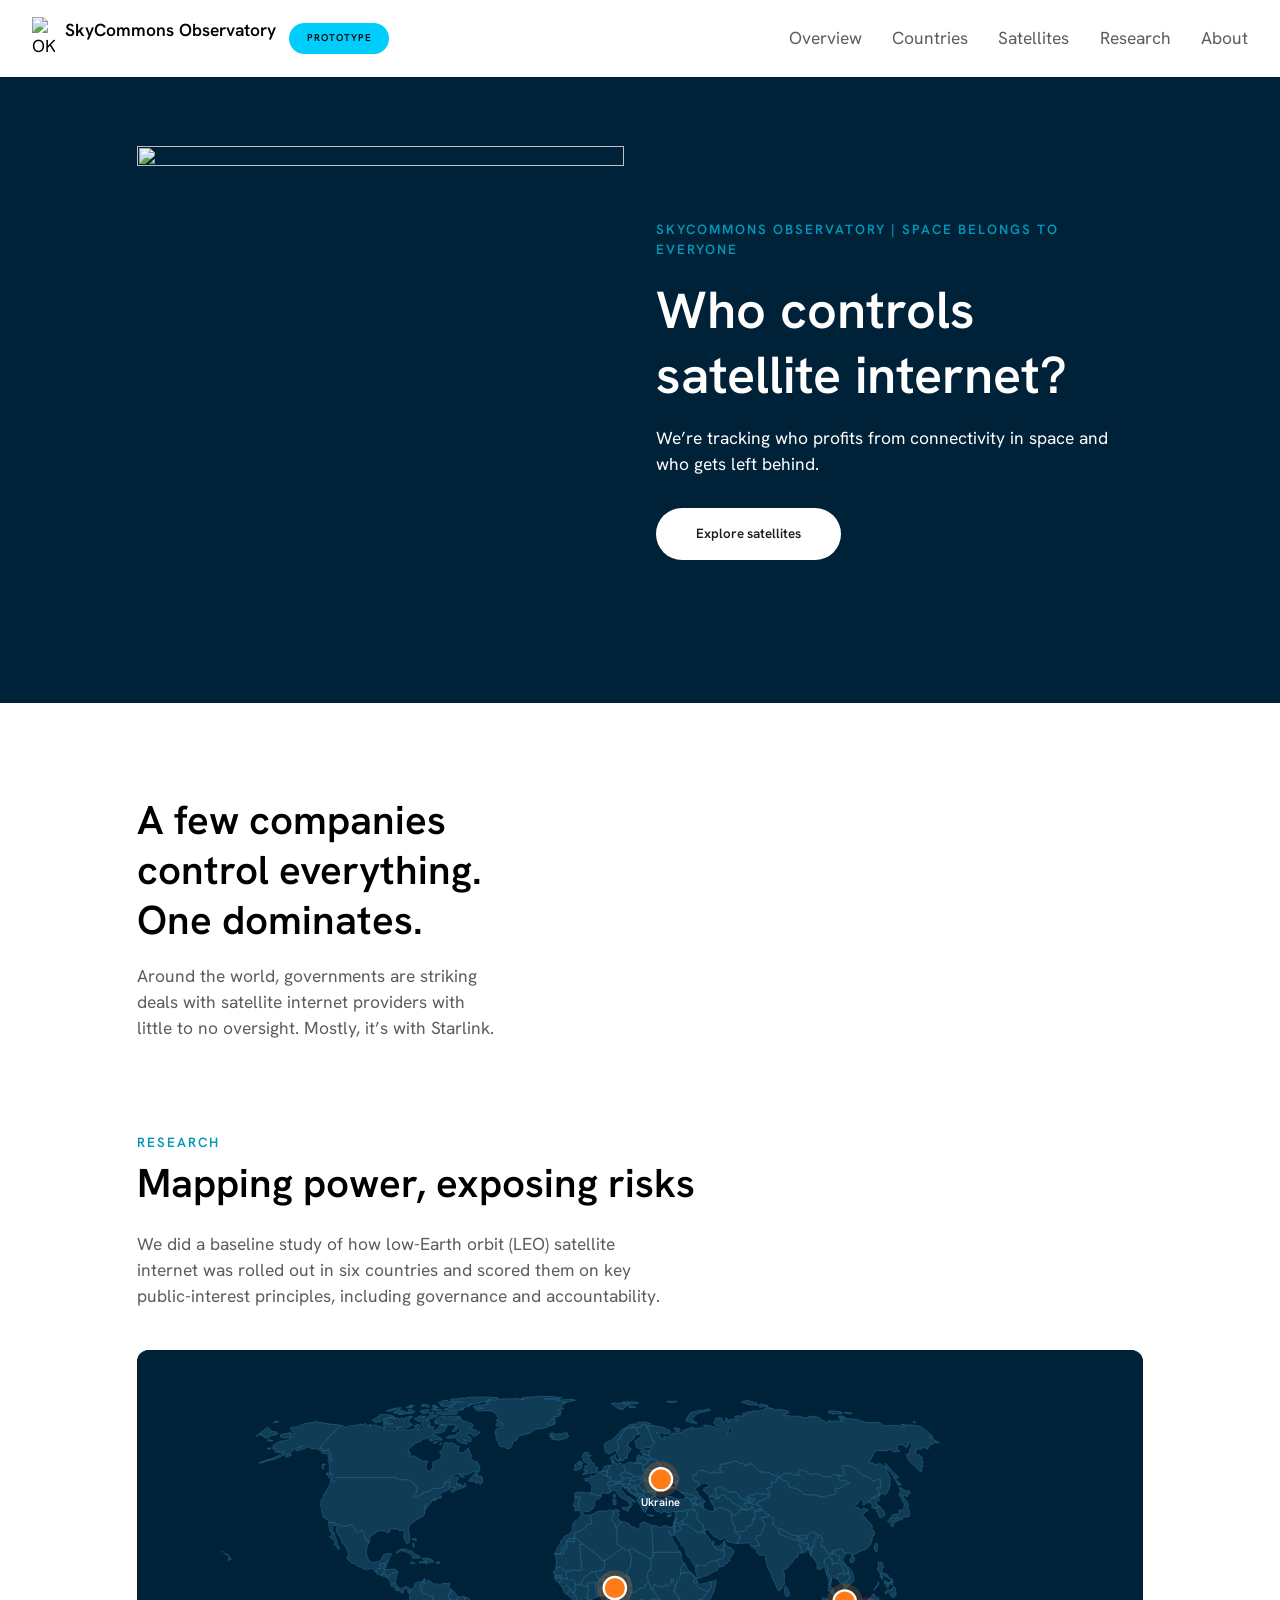
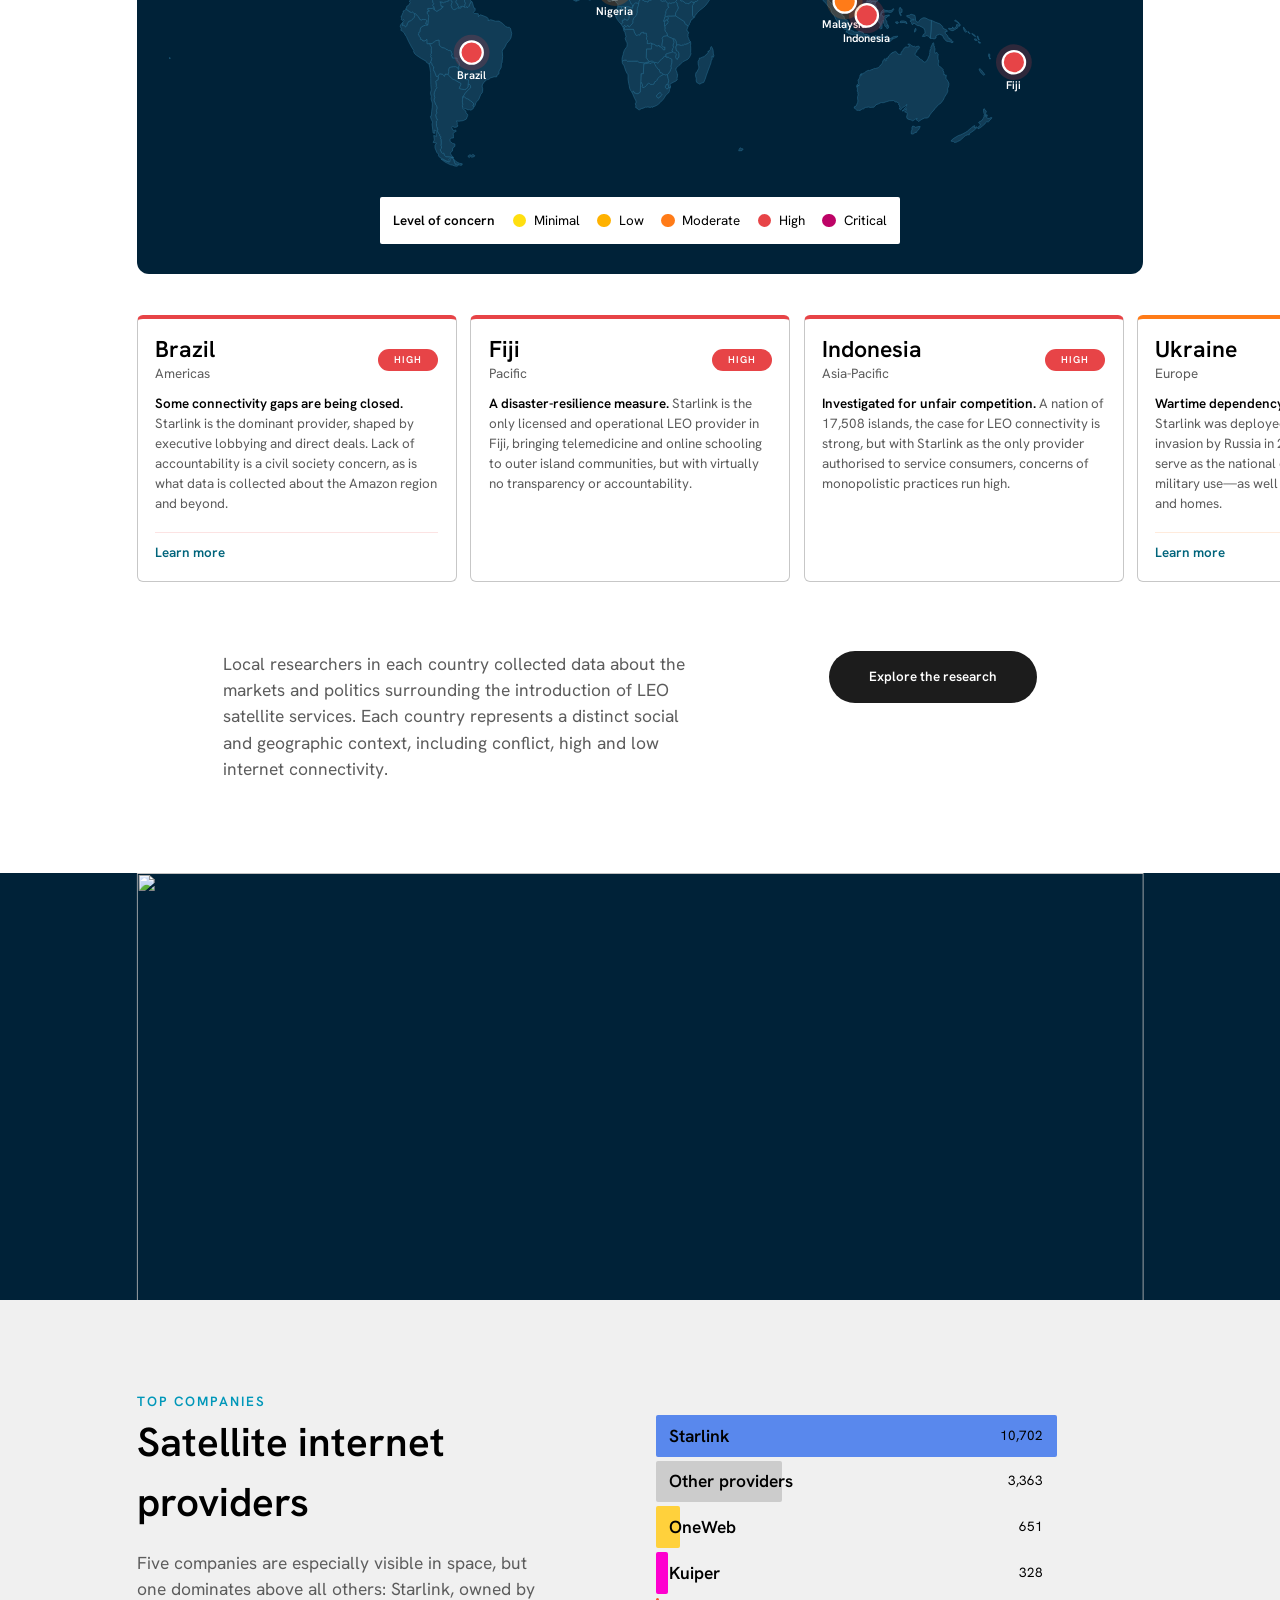
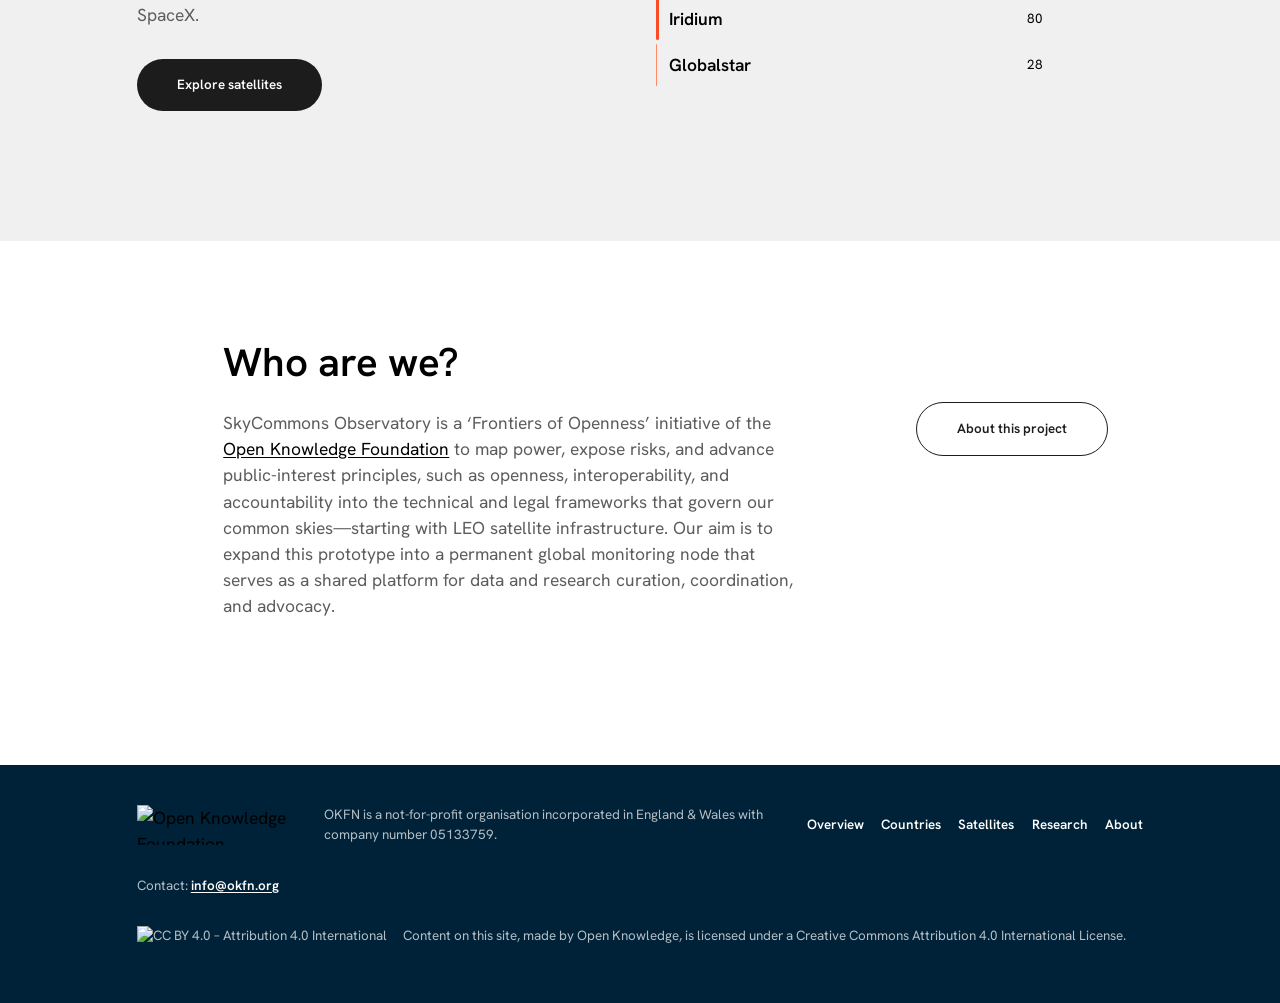
==== commit 4dd7bd14: "fixed minor issues" ====
--- a/docs/index.html
+++ b/docs/index.html
@@ -4,8 +4,8 @@
 		<meta charset="utf-8" />
 		<meta name="viewport" content="width=device-width, initial-scale=1" />
 		
-		<link href="./_app/immutable/assets/bundle.ClZaPpgv.css" rel="stylesheet">
-		<link rel="modulepreload" href="./_app/immutable/bundle.BenIsvTd.js"><!--[--><!--[--><!--]--> <!--[--><meta name="description" content="Who controls satellite internet? We’re tracking who profits from connectivity in space and who gets left behind."><!--]--> <!--[--><meta name="keywords" content="LEO satellite governance, Starlink regulation, digital sovereignty, satellite internet policy, orbital commons, satellite market concentration, connectivity divide, spectrum equity, ITU WRC-27, satellite licensing transparency"><!--]--> <!--[--><meta name="author" content="Open Knowledge Foundation"><!--]--> <!--[--><meta property="og:title" content="SkyCommons Observatory"><!--]--> <!--[--><meta property="og:site_name" content="SkyCommons Observatory"><!--]--> <meta property="og:url" content="http://sveltekit-prerender"> <!--[--><meta property="og:description" content="Who controls satellite internet? We’re tracking who profits from connectivity in space and who gets left behind."><!--]--> <meta property="og:type" content="article"> <meta property="og:locale" content="en_US"> <!--[--><meta property="og:image" content="/images/sharing.png"> <meta property="og:image:type" content="image/jpeg"> <meta property="og:image:width" content="1200"> <meta property="og:image:height" content="630"><!--]--> <meta name="twitter:card" content="summary_large_image"> <meta name="twitter:site" content="http://sveltekit-prerender"> <!--[--><meta name="twitter:title" content="SkyCommons Observatory"><!--]--> <!--[--><meta name="twitter:description" content="Who controls satellite internet? We’re tracking who profits from connectivity in space and who gets left behind."><!--]--> <!--[--><meta name="twitter:image" content="/images/sharing.png"><!--]--> <meta name="robots" content="index, follow"> <link rel="icon" href="/favicon.ico"><!--]--><title>SkyCommons Observatory</title>
+		<link href="./_app/immutable/assets/bundle.BRDXwwhH.css" rel="stylesheet">
+		<link rel="modulepreload" href="./_app/immutable/bundle.BiEXdjQc.js"><!--[--><!--[--><!--]--> <!--[--><meta name="description" content="Who controls satellite internet? We’re tracking who profits from connectivity in space and who gets left behind."><!--]--> <!--[--><meta name="keywords" content="LEO satellite governance, Starlink regulation, digital sovereignty, satellite internet policy, orbital commons, satellite market concentration, connectivity divide, spectrum equity, ITU WRC-27, satellite licensing transparency"><!--]--> <!--[--><meta name="author" content="Open Knowledge Foundation"><!--]--> <!--[--><meta property="og:title" content="SkyCommons Observatory"><!--]--> <!--[--><meta property="og:site_name" content="SkyCommons Observatory"><!--]--> <meta property="og:url" content="http://sveltekit-prerender"> <!--[--><meta property="og:description" content="Who controls satellite internet? We’re tracking who profits from connectivity in space and who gets left behind."><!--]--> <meta property="og:type" content="article"> <meta property="og:locale" content="en_US"> <!--[--><meta property="og:image" content="/images/sharing.png"> <meta property="og:image:type" content="image/jpeg"> <meta property="og:image:width" content="1200"> <meta property="og:image:height" content="630"><!--]--> <meta name="twitter:card" content="summary_large_image"> <meta name="twitter:site" content="http://sveltekit-prerender"> <!--[--><meta name="twitter:title" content="SkyCommons Observatory"><!--]--> <!--[--><meta name="twitter:description" content="Who controls satellite internet? We’re tracking who profits from connectivity in space and who gets left behind."><!--]--> <!--[--><meta name="twitter:image" content="/images/sharing.png"><!--]--> <meta name="robots" content="index, follow"> <link rel="icon" href="/favicon.ico"><!--]--><title>SkyCommons Observatory</title>
 	</head>
 	<body data-sveltekit-preload-data="hover">
 		<script>
@@ -13,19 +13,19 @@
 			window.__SCRIPT_BASE__ = '';
 		</script>
 		<div data-sveltekit-hydrate="true" style="display: contents; width: 100%; height: 100%;">
-			<!--[--><!--[--><!----><!----> <!--[!--><!--]--> <main class="relative"><div class="fixed left-0 right-0 top-0 z-20"><div class="flex flex-row items-center justify-between bg-bg-base px-gutter py-md shadow-sm"><div class="flex items-center gap-sm"><a class="flex flex-row gap-xs" href="/"><img class="w-lg" src="/images/logo.svg" alt="OKFN"> <h1 class="text-md font-semibold">SkyCommons Observatory</h1></a> <div class="inline-block rounded-full bg-primary-300 px-md py-2xs text-xs font-semibold uppercase tracking-widest">Prototype</div><!----></div> <div class="flex self-stretch"><ul class="hidden h-full items-center gap-xl text-md lg:flex"><!--[--><li class="relative flex h-full items-center"><a class="text-text-weaker hover:text-text-stronger font-semibold !text-text-base" href="/">Overview</a> <!--[--><span class="absolute inset-x-0 -bottom-md h-[4px] bg-primary-400"></span><!--]--></li><li class="relative flex h-full items-center"><a class="text-text-weaker hover:text-text-stronger" href="/countries">Countries</a> <!--[!--><!--]--></li><li class="relative flex h-full items-center"><a class="text-text-weaker hover:text-text-stronger" href="/satellites">Satellites</a> <!--[!--><!--]--></li><li class="relative flex h-full items-center"><a class="text-text-weaker hover:text-text-stronger" href="/research">Research</a> <!--[!--><!--]--></li><li class="relative flex h-full items-center"><a class="text-text-weaker hover:text-text-stronger" href="/about">About</a> <!--[!--><!--]--></li><!--]--></ul> <!--[!--><button id="" class="font-normal text-fg-base cursor-pointer transition ease-out duration-300 px-4 space-x-2 py-2 text-xs block pr-0 lg:hidden inline-flex w-auto shrink-0 items-center self-start"><span class="inline-flex items-center"><span class="inline-block pr-2 text-lg svelte-1iubwoe"><svg class="c svelte-1iubwoe" viewBox="0 0 24 24" fill-rule="evenodd" clip-rule="evenodd" style="transform: rotate(0deg)"><!--[--><path d="M21,14 L21,16.5 L3,16.5 L3,14 L21,14 Z M21,8 L21,10.5 L3,10.5 L3,8 L21,8 Z"></path><!--]--></svg></span><!----></span><!----> <!--[!--><!--]--> <!--[!--><!--]--> <!----> <!--[!--><!--]--> <!--[!--><!--]--> <!--[!--><!--]--><!----></button><!--]--><!----></div></div></div><!----> <!--[!--><!--]--><!----> <div class="relative" style="padding-top: 0px; --header-height: 0px"><!----><section><div class="grid-wrapper grid__space-wide bg-dark-blue py-4xl text-bg-base"><div class="grid__row grid__gutters"><div class="grid__col flex flex-col md:basis-6/12"><div class="relative  "><!--[--><picture><!--[--><source srcset="/_app/immutable/assets/globe.wKYn05jS.avif 1140w, /_app/immutable/assets/globe.DWUznDQR.avif 2280w" type="image/avif"><source srcset="/_app/immutable/assets/globe.wnFsXG3-.webp 1140w, /_app/immutable/assets/globe.bxFfYOOo.webp 2280w" type="image/webp"><source srcset="/_app/immutable/assets/globe.BBnB5dhG.jpeg 1140w, /_app/immutable/assets/globe.C6dYYrCy.jpeg 2280w" type="image/jpeg"><!--]--> <img src="/_app/immutable/assets/globe.C6dYYrCy.jpeg" width="2280" height="2280" class="w-full"></picture><!--]--></div><!----></div> <div class="grid__col flex flex-col md:basis-6/12 md:justify-center"><div class="text-sm font-semibold uppercase tracking-[2px] text-primary-500 "><!---->SkyCommons Observatory | Space belongs to everyone<!----></div><!----> <h2 class="my-md text-balance text-3xl font-semibold leading-tight">Who controls satellite internet?</h2> <div class="pb-xl text-md">We’re tracking who profits from connectivity in space and who gets left behind.</div> <!--[--><a id="" href="/satellites" class="font-semibold rounded-full cursor-pointer transition ease-out duration-300 text-fg-base bg-bg-base border-bg-base hover:bg-fg-stronger hover:text-bg-base hover:outline hover:outline-1 hover:outline-bg-base px-8 md:py-4 md:px-10  space-x-3 py-4 text-sm  inline-flex w-auto shrink-0 items-center self-start"><!----> <!--[!--><!--]--> <!--[--><!---->Explore satellites<!----><!--]--> <!----> <!--[!--><!--]--> <!--[!--><!--]--> <!--[!--><!--]--><!----></a><!--]--><!----></div></div></div><!----> <div class="grid__space-wide py-5xl"><div class="grid__row grid__gutters"><div class="grid__col basis-12/12 xl:basis-6/12"><h2 class="mb-md text-balance text-2xl font-semibold leading-tight">A few companies control everything. One dominates.</h2> <p class="text-balance text-text-weaker">Around the world, governments are striking deals with satellite internet providers with little to no oversight. Mostly, it’s with Starlink.</p></div></div></div></section> <section><div class="grid__space-wide mb-2xl"><div class="text-sm font-semibold uppercase tracking-[2px] text-primary-500 "><!---->Research<!----></div><!----> <h2 class="mb-md text-2xl font-semibold">Mapping power, exposing risks</h2> <div class="grid__row grid__gutters"><div class="grid__col basis-12/12 xl:basis-8/12"><p class="text-balance text-text-weaker">We did a baseline study of how low-Earth orbit (LEO) satellite internet was rolled out in six countries and scored them on key public-interest principles, including governance and accountability.</p></div></div></div> <div class="grid-wrapper grid__space-wide mb-lg"><!--[!--><div class="flex w-full items-center justify-center rounded-xl bg-[#0a253f]" style="height: 500px"><p class="text-center text-gray-400">Loading map data...</p></div><!--]--> <!--[!--><!--]--><!----></div> <div class="grid-wrapper grid__space-wide grid__break-right"><!--[--><div class="no-scrollbar w-full cursor-grab select-none overflow-x-auto py-md active:cursor-grabbing svelte-oepvop"><div class="grid__space-right flex w-max gap-sm"><!--[--><div class="flex flex-shrink-0" style="width: 320px"><div class="flex h-full flex-col gap-xs rounded-md border border-t-4 border-fg-weakest p-md transition-all duration-200 hover:-translate-y-0.5 hover:shadow-lg" style=" border-top-color: #e74447; "><div class="flex items-center justify-between gap-md"><div><h3 class="font-sans text-lg font-semibold leading-[1.2]">Brazil</h3> <div class="text-sm font-normal text-text-weaker">Americas</div></div> <span class="rounded-full text-center font-semibold uppercase tracking-widest px-4 py-1 text-xs" style="background-color: #e74447; color: #fff;">High</span><!----></div> <p class="flex-1 text-sm text-text-weaker"><strong class="text-text-base">Some connectivity gaps are being closed.</strong> Starlink is the dominant provider, shaped by executive lobbying and direct deals. Lack of accountability is a civil society concern, as is what data is collected about the Amazon region and beyond.</p> <!--[--><a href="/countries/brazil" class="group pointer-events-auto mt-2xs flex items-center gap-sm border-t pt-xs text-sm font-semibold text-primary transition-all duration-200" style=" border-color: color-mix(in srgb, #e74447 15%, transparent); ">Learn more</a><!--]--></div><!----></div><div class="flex flex-shrink-0" style="width: 320px"><div class="flex h-full flex-col gap-xs rounded-md border border-t-4 border-fg-weakest p-md transition-all duration-200 hover:-translate-y-0.5 hover:shadow-lg" style=" border-top-color: #ff7b18; "><div class="flex items-center justify-between gap-md"><div><h3 class="font-sans text-lg font-semibold leading-[1.2]">Ukraine</h3> <div class="text-sm font-normal text-text-weaker">Europe</div></div> <span class="rounded-full text-center font-semibold uppercase tracking-widest px-4 py-1 text-xs" style="background-color: #ff7b18; color: #000;">Moderate</span><!----></div> <p class="flex-1 text-sm text-text-weaker"><strong class="text-text-base">Wartime dependency on a single provider.</strong> Starlink was deployed within days of an invasion by Russia in 2022. Now, LEO satellites serve as the national connectivity backbone for military use—as well as for schools, hospitals, and homes.</p> <!--[--><a href="/countries/ukraine" class="group pointer-events-auto mt-2xs flex items-center gap-sm border-t pt-xs text-sm font-semibold text-primary transition-all duration-200" style=" border-color: color-mix(in srgb, #ff7b18 15%, transparent); ">Learn more</a><!--]--></div><!----></div><div class="flex flex-shrink-0" style="width: 320px"><div class="flex h-full flex-col gap-xs rounded-md border border-t-4 border-fg-weakest p-md transition-all duration-200 " style=" border-top-color: #e74447; "><div class="flex items-center justify-between gap-md"><div><h3 class="font-sans text-lg font-semibold leading-[1.2]">Fiji</h3> <div class="text-sm font-normal text-text-weaker">Pacific</div></div> <span class="rounded-full text-center font-semibold uppercase tracking-widest px-4 py-1 text-xs" style="background-color: #e74447; color: #fff;">High</span><!----></div> <p class="flex-1 text-sm text-text-weaker"><strong class="text-text-base">A disaster-resilience measure.</strong>  Starlink is the only licensed and operational LEO provider in Fiji, bringing telemedicine and online schooling to outer island communities, but with virtually no transparency or accountability.</p> <!--[!--><!--]--></div><!----></div><div class="flex flex-shrink-0" style="width: 320px"><div class="flex h-full flex-col gap-xs rounded-md border border-t-4 border-fg-weakest p-md transition-all duration-200 " style=" border-top-color: #e74447; "><div class="flex items-center justify-between gap-md"><div><h3 class="font-sans text-lg font-semibold leading-[1.2]">Indonesia</h3> <div class="text-sm font-normal text-text-weaker">Asia-Pacific</div></div> <span class="rounded-full text-center font-semibold uppercase tracking-widest px-4 py-1 text-xs" style="background-color: #e74447; color: #fff;">High</span><!----></div> <p class="flex-1 text-sm text-text-weaker"><strong class="text-text-base">Investigated for unfair competition.</strong> A nation of 17,508 islands, the case for LEO connectivity is strong, but with Starlink as the only provider authorised to service consumers, concerns of monopolistic practices run high.</p> <!--[!--><!--]--></div><!----></div><div class="flex flex-shrink-0" style="width: 320px"><div class="flex h-full flex-col gap-xs rounded-md border border-t-4 border-fg-weakest p-md transition-all duration-200 " style=" border-top-color: #ff7b18; "><div class="flex items-center justify-between gap-md"><div><h3 class="font-sans text-lg font-semibold leading-[1.2]">Malaysia</h3> <div class="text-sm font-normal text-text-weaker">Asia-Pacific</div></div> <span class="rounded-full text-center font-semibold uppercase tracking-widest px-4 py-1 text-xs" style="background-color: #ff7b18; color: #000;">Moderate</span><!----></div> <p class="flex-1 text-sm text-text-weaker"><strong class="text-text-base">Limited consumer choice.</strong>  Rural connectivity gaps are significant, but hardware costs are steep for people in these regions. Starlink is the only provider to consumers, and the terms of their license are not public.</p> <!--[!--><!--]--></div><!----></div><div class="flex flex-shrink-0" style="width: 320px"><div class="flex h-full flex-col gap-xs rounded-md border border-t-4 border-fg-weakest p-md transition-all duration-200 " style=" border-top-color: #ff7b18; "><div class="flex items-center justify-between gap-md"><div><h3 class="font-sans text-lg font-semibold leading-[1.2]">Nigeria</h3> <div class="text-sm font-normal text-text-weaker">Africa</div></div> <span class="rounded-full text-center font-semibold uppercase tracking-widest px-4 py-1 text-xs" style="background-color: #ff7b18; color: #000;">Moderate</span><!----></div> <p class="flex-1 text-sm text-text-weaker"><strong class="text-text-base">An infrastructure shortcut.</strong>  LEO satellites reach communities that terrestrial networks cannot. Nigeria has authorized five LEO providers—though Starlink was first and was approved with fewer initial conditions.</p> <!--[!--><!--]--></div><!----></div><!--]--></div></div><!--]--><!----></div> <div class="grid-wrapper grid__space-wide pb-5xl pt-lg md:pt-3xl"><div class="grid__row grid__gutters"><div class="grid__col mb-xl text-text-weaker md:mb-0 md:ml-1/12 md:basis-7/12 lg:basis-6/12">Local researchers in each country collected data about the markets and politics surrounding the introduction of LEO satellite services. Each country represents a distinct social and geographic context, including conflict, high and low internet connectivity.</div> <div class="grid__col md:ml-1/12 md:basis-3/12 lg:basis-4/12"><!--[--><a id="" href="/countries" class="font-semibold rounded-full cursor-pointer transition ease-out duration-300 text-bg-base bg-fg-base hover:bg-neutral-600 px-8 md:py-4 md:px-10  space-x-3 py-4 text-sm  inline-flex w-auto shrink-0 items-center self-start"><!----> <!--[!--><!--]--> <!--[--><!---->Explore the research<!----><!--]--> <!----> <!--[!--><!--]--> <!--[!--><!--]--> <!--[!--><!--]--><!----></a><!--]--><!----></div></div></div></section> <section><div class="grid-wrapper grid__space-wide relative aspect-[2.5/1] overflow-hidden bg-dark-blue text-bg-base lg:aspect-[3/1]"><div class="relative  absolute bottom-0 left-1/2 h-auto max-h-[50%] w-auto -translate-x-1/2"><!--[--><picture><!--[--><source srcset="/_app/immutable/assets/globe.wKYn05jS.avif 1140w, /_app/immutable/assets/globe.DWUznDQR.avif 2280w" type="image/avif"><source srcset="/_app/immutable/assets/globe.wnFsXG3-.webp 1140w, /_app/immutable/assets/globe.bxFfYOOo.webp 2280w" type="image/webp"><source srcset="/_app/immutable/assets/globe.BBnB5dhG.jpeg 1140w, /_app/immutable/assets/globe.C6dYYrCy.jpeg 2280w" type="image/jpeg"><!--]--> <img src="/_app/immutable/assets/globe.C6dYYrCy.jpeg" width="2280" height="2280" class="w-full h-full object-contain"></picture><!--]--></div><!----></div><!----> <div class="grid-wrapper grid__space-wide bg-bg-weaker py-5xl"><div class="grid__row grid__gutters"><div class="grid__col md:md-0 mb-lg flex flex-col md:basis-5/12"><div class="text-sm font-semibold uppercase tracking-[2px] text-primary-500 "><!---->Top Companies<!----></div><!----> <h2 class="mb-md text-2xl font-semibold">Satellite internet providers</h2> <p class="mb-xl text-text-weaker">Five companies are especially visible in space, but one dominates above all others: Starlink, owned by SpaceX.</p> <!--[--><a id="" href="/satellites" class="font-semibold rounded-full cursor-pointer transition ease-out duration-300 text-bg-base bg-fg-base hover:bg-neutral-600 px-8 md:py-4 md:px-10  space-x-3 py-4 text-sm  inline-flex w-auto shrink-0 items-center self-start"><!----> <!--[!--><!--]--> <!--[--><!---->Explore satellites<!----><!--]--> <!----> <!--[!--><!--]--> <!--[!--><!--]--> <!--[!--><!--]--><!----></a><!--]--><!----></div> <div class="grid__col flex basis-12/12 flex-col py-lg text-text-weaker md:ml-1/12 md:basis-6/12 md:justify-center xl:basis-5/12"><div class="mb-2xl w-full"><div class="relative"><div class="flex flex-col gap-1"><!--[--><div class="relative w-full"><div class="print-force-bg absolute bottom-0 top-0 h-full rounded-sm" style="width:100%; background-color: #5988ED"></div> <div class="flex justify-between gap-md text-md"><div class="relative px-sm py-2xs font-semibold text-text-base">Starlink</div> <div class="relative flex items-center px-sm text-sm text-text-base">10,702</div></div></div><div class="relative w-full"><div class="print-force-bg absolute bottom-0 top-0 h-full rounded-sm" style="width:31.424032891048405%; background-color: #ccc"></div> <div class="flex justify-between gap-md text-md"><div class="relative px-sm py-2xs font-semibold text-text-base">Other providers</div> <div class="relative flex items-center px-sm text-sm text-text-base">3,363</div></div></div><div class="relative w-full"><div class="print-force-bg absolute bottom-0 top-0 h-full rounded-sm" style="width:6.082975144832742%; background-color: #FFD13C"></div> <div class="flex justify-between gap-md text-md"><div class="relative px-sm py-2xs font-semibold text-text-base">OneWeb</div> <div class="relative flex items-center px-sm text-sm text-text-base">651</div></div></div><div class="relative w-full"><div class="print-force-bg absolute bottom-0 top-0 h-full rounded-sm" style="width:3.0648476920201833%; background-color: #FE00CF"></div> <div class="flex justify-between gap-md text-md"><div class="relative px-sm py-2xs font-semibold text-text-base">Kuiper</div> <div class="relative flex items-center px-sm text-sm text-text-base">328</div></div></div><div class="relative w-full"><div class="print-force-bg absolute bottom-0 top-0 h-full rounded-sm" style="width:0.747523827321996%; background-color: #F94D26"></div> <div class="flex justify-between gap-md text-md"><div class="relative px-sm py-2xs font-semibold text-text-base">Iridium</div> <div class="relative flex items-center px-sm text-sm text-text-base">80</div></div></div><div class="relative w-full"><div class="print-force-bg absolute bottom-0 top-0 h-full rounded-sm" style="width:0.2616333395626986%; background-color: #FF8A65"></div> <div class="flex justify-between gap-md text-md"><div class="relative px-sm py-2xs font-semibold text-text-base">Globalstar</div> <div class="relative flex items-center px-sm text-sm text-text-base">28</div></div></div><!--]--></div> <!--[!--><!--]--></div><!----></div></div></div></div></section> <section><div class="grid-wrapper grid__space-wide pb-6xl pt-5xl"><div class="grid__row grid__gutters"><div class="grid__col mb-xl md:mb-0 md:ml-1/12 md:basis-7/12"><h2 class="mb-md text-2xl font-semibold">Who are we?</h2> <p class="prose text-text-weaker"><!---->SkyCommons Observatory is a ‘Frontiers of Openness’ initiative of the <a href='https://okfn.org/' target='_blank'>Open Knowledge Foundation</a> to map power, expose risks, and advance public-interest principles, such as openness, interoperability, and accountability into the technical and legal frameworks that govern our common skies—starting with LEO satellite infrastructure. Our aim is to expand this prototype into a permanent global monitoring node that serves as a shared platform for data and research curation, coordination, and advocacy.<!----></p> <p></p></div> <div class="grid__col md:ml-1/12 md:basis-3/12 md:pt-4xl"><div class="flex flex-wrap gap-sm"><!--[--><!--[--><a id="" href="/about" class="font-semibold rounded-full border cursor-pointer transition ease-out duration-300 text-fg-base border-fg-base hover:bg-bg-weaker hover:text-fg-base px-8 md:py-4 md:px-10  space-x-3 py-4 text-sm  inline-flex w-auto shrink-0 items-center self-start"><!----> <!--[!--><!--]--> <!--[--><!---->About this project<!----><!--]--> <!----> <!--[!--><!--]--> <!--[!--><!--]--> <!--[!--><!--]--><!----></a><!--]--><!--]--></div></div></div></div></section><!----><!----></div> <!--[--><footer class="flex flex-col"><div class="grid__space-wide flex flex-col bg-dark-blue pb-xl pt-2xl lg:flex-row lg:items-center lg:justify-between lg:gap-2xl"><div class="mb-xl flex flex-col items-start gap-sm lg:mb-0 lg:flex-row lg:items-center"><a href="https://okfn.org/en/" target="_blank"><img class="h-10" src="/images/logo-okfn-light.svg" alt="Open Knowledge Foundation"></a> <p class="text-sm text-white/70">OKFN is a not-for-profit organisation incorporated in England &amp; Wales with company number
+			<!--[--><!--[--><!----><!----> <!--[!--><!--]--> <main class="relative"><div class="fixed left-0 right-0 top-0 z-20"><div class="flex flex-row items-center justify-between bg-bg-base px-gutter py-md shadow-sm"><div class="flex items-center gap-sm"><a class="flex flex-row gap-xs" href="/"><img class="w-lg" src="/images/logo.svg" alt="OKFN"> <h1 class="text-md font-semibold">SkyCommons Observatory</h1></a> <div class="inline-block rounded-full bg-primary-300 px-md py-2xs text-xs font-semibold uppercase tracking-widest">Prototype</div><!----></div> <div class="flex self-stretch"><ul class="hidden h-full items-center gap-xl text-md lg:flex"><!--[--><li class="relative flex h-full items-center"><a class="text-text-weaker hover:text-text-stronger font-semibold !text-text-base" href="/">Overview</a> <!--[--><span class="absolute inset-x-0 -bottom-md h-[4px] bg-primary-400"></span><!--]--></li><li class="relative flex h-full items-center"><a class="text-text-weaker hover:text-text-stronger" href="/countries">Countries</a> <!--[!--><!--]--></li><li class="relative flex h-full items-center"><a class="text-text-weaker hover:text-text-stronger" href="/satellites">Satellites</a> <!--[!--><!--]--></li><li class="relative flex h-full items-center"><a class="text-text-weaker hover:text-text-stronger" href="/research">Research</a> <!--[!--><!--]--></li><li class="relative flex h-full items-center"><a class="text-text-weaker hover:text-text-stronger" href="/about">About</a> <!--[!--><!--]--></li><!--]--></ul> <!--[!--><button id="" class="font-normal text-fg-base cursor-pointer transition ease-out duration-300 px-4 space-x-2 py-2 text-xs block pr-0 lg:hidden inline-flex w-auto shrink-0 items-center self-start"><span class="inline-flex items-center"><span class="inline-block pr-2 text-lg svelte-1iubwoe"><svg class="c svelte-1iubwoe" viewBox="0 0 24 24" fill-rule="evenodd" clip-rule="evenodd" style="transform: rotate(0deg)"><!--[--><path d="M21,14 L21,16.5 L3,16.5 L3,14 L21,14 Z M21,8 L21,10.5 L3,10.5 L3,8 L21,8 Z"></path><!--]--></svg></span><!----></span><!----> <!--[!--><!--]--> <!--[!--><!--]--> <!----> <!--[!--><!--]--> <!--[!--><!--]--> <!--[!--><!--]--><!----></button><!--]--><!----></div></div></div><!----> <!--[!--><!--]--><!----> <div class="relative" style="padding-top: 0px; --header-height: 0px"><!----><section><div class="grid-wrapper grid__space-wide bg-dark-blue py-4xl text-bg-base"><div class="grid__row grid__gutters"><div class="grid__col flex flex-col md:basis-6/12"><div class="relative  "><!--[--><picture><!--[--><source srcset="/_app/immutable/assets/globe.wKYn05jS.avif 1140w, /_app/immutable/assets/globe.DWUznDQR.avif 2280w" type="image/avif"><source srcset="/_app/immutable/assets/globe.wnFsXG3-.webp 1140w, /_app/immutable/assets/globe.bxFfYOOo.webp 2280w" type="image/webp"><source srcset="/_app/immutable/assets/globe.BBnB5dhG.jpeg 1140w, /_app/immutable/assets/globe.C6dYYrCy.jpeg 2280w" type="image/jpeg"><!--]--> <img src="/_app/immutable/assets/globe.C6dYYrCy.jpeg" width="2280" height="2280" class="w-full"></picture><!--]--></div><!----></div> <div class="grid__col flex flex-col md:basis-6/12 md:justify-center"><div class="text-sm font-semibold uppercase tracking-[2px] text-primary-500 "><!---->SkyCommons Observatory | Space belongs to everyone<!----></div><!----> <h2 class="my-md text-balance text-3xl font-semibold leading-tight">Who controls satellite internet?</h2> <div class="pb-xl text-md">We’re tracking who profits from connectivity in space and who gets left behind.</div> <!--[--><a id="" href="/satellites" class="font-semibold rounded-full cursor-pointer transition ease-out duration-300 text-fg-base bg-bg-base border-bg-base hover:bg-fg-stronger hover:text-bg-base hover:outline hover:outline-1 hover:outline-bg-base px-8 md:py-4 md:px-10  space-x-3 py-4 text-sm  inline-flex w-auto shrink-0 items-center self-start"><!----> <!--[!--><!--]--> <!--[--><!---->Explore satellites<!----><!--]--> <!----> <!--[!--><!--]--> <!--[!--><!--]--> <!--[!--><!--]--><!----></a><!--]--><!----></div></div></div><!----> <div class="grid__space-wide py-5xl"><div class="grid__row grid__gutters"><div class="grid__col basis-12/12 xl:basis-6/12"><h2 class="mb-md text-balance text-2xl font-semibold leading-tight">A few companies control everything. One dominates.</h2> <p class="text-balance text-text-weaker">Around the world, governments are striking deals with satellite internet providers with little to no oversight. Mostly, it’s with Starlink.</p></div></div></div></section> <section><div class="grid__space-wide mb-2xl"><div class="text-sm font-semibold uppercase tracking-[2px] text-primary-500 "><!---->Research<!----></div><!----> <h2 class="mb-md text-2xl font-semibold">Mapping power, exposing risks</h2> <div class="grid__row grid__gutters"><div class="grid__col basis-12/12 xl:basis-8/12"><p class="text-balance text-text-weaker">We did a baseline study of how low-Earth orbit (LEO) satellite internet was rolled out in six countries and scored them on key public-interest principles, including governance and accountability.</p></div></div></div> <div class="grid-wrapper grid__space-wide mb-lg"><!--[!--><div class="flex w-full items-center justify-center rounded-xl bg-[#0a253f]" style="height: 500px"><p class="text-center text-gray-400">Loading map data...</p></div><!--]--> <!--[!--><!--]--><!----></div> <div class="grid-wrapper grid__space-wide grid__break-right"><!--[--><div class="no-scrollbar w-full cursor-grab select-none overflow-x-auto py-md active:cursor-grabbing svelte-oepvop"><div class="grid__space-right flex w-max gap-sm"><!--[--><div class="flex flex-shrink-0" style="width: 320px"><div class="flex h-full flex-col gap-xs rounded-md border border-t-4 border-fg-weakest p-md transition-all duration-200 hover:-translate-y-0.5 hover:shadow-lg" style=" border-top-color: #e74447; "><div class="flex items-center justify-between gap-md"><div><h3 class="font-sans text-lg font-semibold leading-[1.2]">Brazil</h3> <div class="text-sm font-normal text-text-weaker">Americas</div></div> <span class="rounded-full text-center font-semibold uppercase tracking-widest px-4 py-1 text-xs" style="background-color: #e74447; color: #fff;">High</span><!----></div> <p class="flex-1 text-sm text-text-weaker"><strong class="text-text-base">Some connectivity gaps are being closed.</strong> Starlink is the dominant provider, shaped by executive lobbying and direct deals. Lack of accountability is a civil society concern, as is what data is collected about the Amazon region and beyond.</p> <!--[--><a href="/countries/brazil" class="group pointer-events-auto mt-2xs flex items-center gap-sm border-t pt-xs text-sm font-semibold text-primary transition-all duration-200" style=" border-color: color-mix(in srgb, #e74447 15%, transparent); ">Learn more</a><!--]--></div><!----></div><div class="flex flex-shrink-0" style="width: 320px"><div class="flex h-full flex-col gap-xs rounded-md border border-t-4 border-fg-weakest p-md transition-all duration-200 " style=" border-top-color: #e74447; "><div class="flex items-center justify-between gap-md"><div><h3 class="font-sans text-lg font-semibold leading-[1.2]">Fiji</h3> <div class="text-sm font-normal text-text-weaker">Pacific</div></div> <span class="rounded-full text-center font-semibold uppercase tracking-widest px-4 py-1 text-xs" style="background-color: #e74447; color: #fff;">High</span><!----></div> <p class="flex-1 text-sm text-text-weaker"><strong class="text-text-base">A disaster-resilience measure.</strong>  Starlink is the only licensed and operational LEO provider in Fiji, bringing telemedicine and online schooling to outer island communities, but with virtually no transparency or accountability.</p> <!--[!--><!--]--></div><!----></div><div class="flex flex-shrink-0" style="width: 320px"><div class="flex h-full flex-col gap-xs rounded-md border border-t-4 border-fg-weakest p-md transition-all duration-200 " style=" border-top-color: #e74447; "><div class="flex items-center justify-between gap-md"><div><h3 class="font-sans text-lg font-semibold leading-[1.2]">Indonesia</h3> <div class="text-sm font-normal text-text-weaker">Asia-Pacific</div></div> <span class="rounded-full text-center font-semibold uppercase tracking-widest px-4 py-1 text-xs" style="background-color: #e74447; color: #fff;">High</span><!----></div> <p class="flex-1 text-sm text-text-weaker"><strong class="text-text-base">Investigated for unfair competition.</strong> A nation of 17,508 islands, the case for LEO connectivity is strong, but with Starlink as the only provider authorised to service consumers, concerns of monopolistic practices run high.</p> <!--[!--><!--]--></div><!----></div><div class="flex flex-shrink-0" style="width: 320px"><div class="flex h-full flex-col gap-xs rounded-md border border-t-4 border-fg-weakest p-md transition-all duration-200 hover:-translate-y-0.5 hover:shadow-lg" style=" border-top-color: #ff7b18; "><div class="flex items-center justify-between gap-md"><div><h3 class="font-sans text-lg font-semibold leading-[1.2]">Ukraine</h3> <div class="text-sm font-normal text-text-weaker">Europe</div></div> <span class="rounded-full text-center font-semibold uppercase tracking-widest px-4 py-1 text-xs" style="background-color: #ff7b18; color: #000;">Moderate</span><!----></div> <p class="flex-1 text-sm text-text-weaker"><strong class="text-text-base">Wartime dependency on a single provider.</strong> Starlink was deployed within days of an invasion by Russia in 2022. Now, LEO satellites serve as the national connectivity backbone for military use—as well as for schools, hospitals, and homes.</p> <!--[--><a href="/countries/ukraine" class="group pointer-events-auto mt-2xs flex items-center gap-sm border-t pt-xs text-sm font-semibold text-primary transition-all duration-200" style=" border-color: color-mix(in srgb, #ff7b18 15%, transparent); ">Learn more</a><!--]--></div><!----></div><div class="flex flex-shrink-0" style="width: 320px"><div class="flex h-full flex-col gap-xs rounded-md border border-t-4 border-fg-weakest p-md transition-all duration-200 " style=" border-top-color: #ff7b18; "><div class="flex items-center justify-between gap-md"><div><h3 class="font-sans text-lg font-semibold leading-[1.2]">Malaysia</h3> <div class="text-sm font-normal text-text-weaker">Asia-Pacific</div></div> <span class="rounded-full text-center font-semibold uppercase tracking-widest px-4 py-1 text-xs" style="background-color: #ff7b18; color: #000;">Moderate</span><!----></div> <p class="flex-1 text-sm text-text-weaker"><strong class="text-text-base">Limited consumer choice.</strong>  Rural connectivity gaps are significant, but hardware costs are steep for people in these regions. Starlink is the only provider to consumers, and the terms of their license are not public.</p> <!--[!--><!--]--></div><!----></div><div class="flex flex-shrink-0" style="width: 320px"><div class="flex h-full flex-col gap-xs rounded-md border border-t-4 border-fg-weakest p-md transition-all duration-200 " style=" border-top-color: #ff7b18; "><div class="flex items-center justify-between gap-md"><div><h3 class="font-sans text-lg font-semibold leading-[1.2]">Nigeria</h3> <div class="text-sm font-normal text-text-weaker">Africa</div></div> <span class="rounded-full text-center font-semibold uppercase tracking-widest px-4 py-1 text-xs" style="background-color: #ff7b18; color: #000;">Moderate</span><!----></div> <p class="flex-1 text-sm text-text-weaker"><strong class="text-text-base">An infrastructure shortcut.</strong>  LEO satellites reach communities that terrestrial networks cannot. Nigeria has authorized five LEO providers—though Starlink was first and was approved with fewer initial conditions.</p> <!--[!--><!--]--></div><!----></div><!--]--></div></div><!--]--><!----></div> <div class="grid-wrapper grid__space-wide pb-5xl pt-lg md:pt-3xl"><div class="grid__row grid__gutters"><div class="grid__col mb-xl text-text-weaker md:mb-0 md:ml-1/12 md:basis-7/12 lg:basis-6/12">Local researchers in each country collected data about the markets and politics surrounding the introduction of LEO satellite services. Each country represents a distinct social and geographic context, including conflict, high and low internet connectivity.</div> <div class="grid__col md:ml-1/12 md:basis-3/12 lg:basis-4/12"><!--[--><a id="" href="/countries" class="font-semibold rounded-full cursor-pointer transition ease-out duration-300 text-bg-base bg-fg-base hover:bg-neutral-600 px-8 md:py-4 md:px-10  space-x-3 py-4 text-sm  inline-flex w-auto shrink-0 items-center self-start"><!----> <!--[!--><!--]--> <!--[--><!---->Explore the research<!----><!--]--> <!----> <!--[!--><!--]--> <!--[!--><!--]--> <!--[!--><!--]--><!----></a><!--]--><!----></div></div></div></section> <section><div class="grid-wrapper grid__space-wide relative aspect-[2.5/1] overflow-hidden bg-dark-blue text-bg-base lg:aspect-[3/1]"><div class="relative  absolute bottom-0 left-1/2 h-auto max-h-[50%] w-auto -translate-x-1/2"><!--[--><picture><!--[--><source srcset="/_app/immutable/assets/globe.wKYn05jS.avif 1140w, /_app/immutable/assets/globe.DWUznDQR.avif 2280w" type="image/avif"><source srcset="/_app/immutable/assets/globe.wnFsXG3-.webp 1140w, /_app/immutable/assets/globe.bxFfYOOo.webp 2280w" type="image/webp"><source srcset="/_app/immutable/assets/globe.BBnB5dhG.jpeg 1140w, /_app/immutable/assets/globe.C6dYYrCy.jpeg 2280w" type="image/jpeg"><!--]--> <img src="/_app/immutable/assets/globe.C6dYYrCy.jpeg" width="2280" height="2280" class="w-full h-full object-contain"></picture><!--]--></div><!----></div><!----> <div class="grid-wrapper grid__space-wide bg-bg-weaker py-5xl"><div class="grid__row grid__gutters"><div class="grid__col md:md-0 mb-lg flex flex-col md:basis-5/12"><div class="text-sm font-semibold uppercase tracking-[2px] text-primary-500 "><!---->Top Companies<!----></div><!----> <h2 class="mb-md text-2xl font-semibold">Satellite internet providers</h2> <p class="mb-xl text-text-weaker">Five companies are especially visible in space, but one dominates above all others: Starlink, owned by SpaceX.</p> <!--[--><a id="" href="/satellites" class="font-semibold rounded-full cursor-pointer transition ease-out duration-300 text-bg-base bg-fg-base hover:bg-neutral-600 px-8 md:py-4 md:px-10  space-x-3 py-4 text-sm  inline-flex w-auto shrink-0 items-center self-start"><!----> <!--[!--><!--]--> <!--[--><!---->Explore satellites<!----><!--]--> <!----> <!--[!--><!--]--> <!--[!--><!--]--> <!--[!--><!--]--><!----></a><!--]--><!----></div> <div class="grid__col flex basis-12/12 flex-col py-lg text-text-weaker md:ml-1/12 md:basis-6/12 md:justify-center xl:basis-5/12"><div class="mb-2xl w-full"><div class="relative"><div class="flex flex-col gap-1"><!--[--><div class="relative w-full"><div class="print-force-bg absolute bottom-0 top-0 h-full rounded-sm" style="width:100%; background-color: #5988ED"></div> <div class="flex justify-between gap-md text-md"><div class="relative px-sm py-2xs font-semibold text-text-base">Starlink</div> <div class="relative flex items-center px-sm text-sm text-text-base">10,702</div></div></div><div class="relative w-full"><div class="print-force-bg absolute bottom-0 top-0 h-full rounded-sm" style="width:31.424032891048405%; background-color: #ccc"></div> <div class="flex justify-between gap-md text-md"><div class="relative px-sm py-2xs font-semibold text-text-base">Other providers</div> <div class="relative flex items-center px-sm text-sm text-text-base">3,363</div></div></div><div class="relative w-full"><div class="print-force-bg absolute bottom-0 top-0 h-full rounded-sm" style="width:6.082975144832742%; background-color: #FFD13C"></div> <div class="flex justify-between gap-md text-md"><div class="relative px-sm py-2xs font-semibold text-text-base">OneWeb</div> <div class="relative flex items-center px-sm text-sm text-text-base">651</div></div></div><div class="relative w-full"><div class="print-force-bg absolute bottom-0 top-0 h-full rounded-sm" style="width:3.0648476920201833%; background-color: #FE00CF"></div> <div class="flex justify-between gap-md text-md"><div class="relative px-sm py-2xs font-semibold text-text-base">Kuiper</div> <div class="relative flex items-center px-sm text-sm text-text-base">328</div></div></div><div class="relative w-full"><div class="print-force-bg absolute bottom-0 top-0 h-full rounded-sm" style="width:0.747523827321996%; background-color: #F94D26"></div> <div class="flex justify-between gap-md text-md"><div class="relative px-sm py-2xs font-semibold text-text-base">Iridium</div> <div class="relative flex items-center px-sm text-sm text-text-base">80</div></div></div><div class="relative w-full"><div class="print-force-bg absolute bottom-0 top-0 h-full rounded-sm" style="width:0.2616333395626986%; background-color: #FF8A65"></div> <div class="flex justify-between gap-md text-md"><div class="relative px-sm py-2xs font-semibold text-text-base">Globalstar</div> <div class="relative flex items-center px-sm text-sm text-text-base">28</div></div></div><!--]--></div> <!--[!--><!--]--></div><!----></div></div></div></div></section> <section><div class="grid-wrapper grid__space-wide pb-6xl pt-5xl"><div class="grid__row grid__gutters"><div class="grid__col mb-xl md:mb-0 md:ml-1/12 md:basis-7/12"><h2 class="mb-md text-2xl font-semibold">Who are we?</h2> <p class="prose text-text-weaker"><!---->SkyCommons Observatory is a ‘Frontiers of Openness’ initiative of the <a href='https://okfn.org/' target='_blank'>Open Knowledge Foundation</a> to map power, expose risks, and advance public-interest principles, such as openness, interoperability, and accountability into the technical and legal frameworks that govern our common skies—starting with LEO satellite infrastructure. Our aim is to expand this prototype into a permanent global monitoring node that serves as a shared platform for data and research curation, coordination, and advocacy.<!----></p> <p></p></div> <div class="grid__col md:ml-1/12 md:basis-3/12 md:pt-4xl"><div class="flex flex-wrap gap-sm"><!--[--><!--[--><a id="" href="/about" class="font-semibold rounded-full border cursor-pointer transition ease-out duration-300 text-fg-base border-fg-base hover:bg-bg-weaker hover:text-fg-base px-8 md:py-4 md:px-10  space-x-3 py-4 text-sm  inline-flex w-auto shrink-0 items-center self-start"><!----> <!--[!--><!--]--> <!--[--><!---->About this project<!----><!--]--> <!----> <!--[!--><!--]--> <!--[!--><!--]--> <!--[!--><!--]--><!----></a><!--]--><!--]--></div></div></div></div></section><!----><!----></div> <!--[--><footer class="flex flex-col"><div class="grid__space-wide flex flex-col bg-dark-blue pb-xl pt-2xl lg:flex-row lg:items-center lg:justify-between lg:gap-2xl"><div class="mb-xl flex flex-col items-start gap-sm lg:mb-0 lg:flex-row lg:items-center"><a href="https://okfn.org/en/" target="_blank"><img class="h-10" src="/images/logo-okfn-light.svg" alt="Open Knowledge Foundation"></a> <p class="text-sm text-white/70">OKFN is a not-for-profit organisation incorporated in England &amp; Wales with company number
 				05133759.</p></div> <ul class="flex gap-md text-sm"><!--[--><li class="relative flex h-full items-center"><a class="font-semibold text-bg-base hover:text-text-stronger" href="/">Overview</a></li><li class="relative flex h-full items-center"><a class="font-semibold text-bg-base hover:text-text-stronger" href="/countries">Countries</a></li><li class="relative flex h-full items-center"><a class="font-semibold text-bg-base hover:text-text-stronger" href="/satellites">Satellites</a></li><li class="relative flex h-full items-center"><a class="font-semibold text-bg-base hover:text-text-stronger" href="/research">Research</a></li><li class="relative flex h-full items-center"><a class="font-semibold text-bg-base hover:text-text-stronger" href="/about">About</a></li><!--]--></ul></div> <div class="grid__space-wide bg-dark-blue pb-2xl text-sm text-white/70"><div class="mb-xl">Contact: <a class="text-sm font-semibold text-white underline underline-offset-2" href="mailto:info@okfn.org">info@okfn.org</a></div> <div class="mb-4 flex flex-row items-center gap-4"><a href="https://creativecommons.org/licenses/by/4.0/" target="_blank"><img src="/images/footer-creative-commons.png" alt="CC BY 4.0 – Attribution 4.0 International"></a> <div class="text-white/70">Content on this site, made by Open Knowledge, is licensed under a Creative Commons
 				Attribution 4.0 International License.</div></div></div></footer><!--]--></main><!----><!--]--> <!--[!--><!--]--><!--]-->
 			
 			<script>
 				{
-					__sveltekit_85bpi2 = {
+					__sveltekit_lqutry = {
 						base: new URL(".", location).pathname.slice(0, -1)
 					};
 
 					const element = document.currentScript.parentElement;
 
-					import("./_app/immutable/bundle.BenIsvTd.js").then((app) => {
+					import("./_app/immutable/bundle.BiEXdjQc.js").then((app) => {
 						app.start(element, {
 							node_ids: [0, 2],
 							data: [null,{type:"data",data:{page:{header:{section:"SkyCommons Observatory | Space belongs to everyone",title:"Who controls satellite internet?",text:"We’re tracking who profits from connectivity in space and who gets left behind.",cta:{title:"Explore satellites",link:"/satellites"}},introduction:{title:"A few companies control everything. One dominates.",text:"Around the world, governments are striking deals with satellite internet providers with little to no oversight. Mostly, it’s with Starlink."},countries:{section:"Research",title:"Mapping power, exposing risks",subline:"We did a baseline study of how low-Earth orbit (LEO) satellite internet was rolled out in six countries and scored them on key public-interest principles, including governance and accountability.",text:"Local researchers in each country collected data about the markets and politics surrounding the introduction of LEO satellite services. Each country represents a distinct social and geographic context, including conflict, high and low internet connectivity.",cta:{title:"Explore the research",link:"/countries"}},satellite:{section:"Top Companies",title:"Satellite internet providers",text:"Five companies are especially visible in space, but one dominates above all others: Starlink, owned by SpaceX.",cta:{title:"Explore satellites",link:"/satellites"}},information:{title:"Who are we?",text:"SkyCommons Observatory is a ‘Frontiers of Openness’ initiative of the \u003Ca href='https://okfn.org/' target='_blank'>Open Knowledge Foundation\u003C/a> to map power, expose risks, and advance public-interest principles, such as openness, interoperability, and accountability into the technical and legal frameworks that govern our common skies—starting with LEO satellite infrastructure. Our aim is to expand this prototype into a permanent global monitoring node that serves as a shared platform for data and research curation, coordination, and advocacy.",ctas:[{title:"About this project",link:"/about"}]}},geo:{type:"Topology",objects:{countries:{type:"GeometryCollection",geometries:[{type:"MultiPolygon",arcs:[[[0]],[[1]]],id:"FJ",properties:{name:"Fiji"}},{type:"Polygon",arcs:[[2,3,4,5,6,7,8,9,10]],id:"TZ",properties:{name:"Tanzania"}},{type:"Polygon",arcs:[[11,12,13,14]],id:"EH",properties:{name:"W. Sahara"}},{type:"MultiPolygon",arcs:[[[15,16,17,18]],[[19]],[[20]],[[21]],[[22]],[[23]],[[24]],[[25]],[[26]],[[27]],[[28]],[[29]],[[30]],[[31]],[[32]],[[33]],[[34]],[[35]],[[36]],[[37]],[[38]],[[39]],[[40]],[[41]],[[42]],[[43]],[[44]],[[45]],[[46]],[[47]]],id:"CA",properties:{name:"Canada"}},{type:"MultiPolygon",arcs:[[[-19,48,49,50]],[[51]],[[52]],[[53]],[[54]],[[55]],[[56]],[[57]],[[-17,58]],[[59]]],id:"US",properties:{name:"United States of America"}},{type:"Polygon",arcs:[[60,61,62,63,64,65]],id:"KZ",properties:{name:"Kazakhstan"}},{type:"Polygon",arcs:[[-63,66,67,68,69]],id:"UZ",properties:{name:"Uzbekistan"}},{type:"MultiPolygon",arcs:[[[70,71]],[[72]],[[73]],[[74]]],id:"PG",properties:{name:"Papua New Guinea"}},{type:"MultiPolygon",arcs:[[[-72,75]],[[76,77]],[[78]],[[79,80]],[[81]],[[82]],[[83]],[[84]],[[85]],[[86]],[[87]],[[88]],[[89]]],id:"ID",properties:{name:"Indonesia"}},{type:"MultiPolygon",arcs:[[[90,91]],[[92,93,94,95,96,97]]],id:"AR",properties:{name:"Argentina"}},{type:"MultiPolygon",arcs:[[[-92,98]],[[99,-95,100,101]]],id:"CL",properties:{name:"Chile"}},{type:"Polygon",arcs:[[-8,102,103,104,105,106,107,108,109,110,111]],id:"CD",properties:{name:"Dem. Rep. Congo"}},{type:"Polygon",arcs:[[112,113,114,115]],id:"SO",properties:{name:"Somalia"}},{type:"Polygon",arcs:[[-3,116,117,118,-113,119]],id:"KE",properties:{name:"Kenya"}},{type:"Polygon",arcs:[[120,121,122,123,124,125,126,127]],id:"SD",properties:{name:"Sudan"}},{type:"Polygon",arcs:[[-122,128,129,130,131]],id:"TD",properties:{name:"Chad"}},{type:"Polygon",arcs:[[132,133]],id:"HT",properties:{name:"Haiti"}},{type:"Polygon",arcs:[[-133,134]],id:"DO",properties:{name:"Dominican Rep."}},{type:"MultiPolygon",arcs:[[[135]],[[136]],[[137]],[[138]],[[139]],[[140]],[[141,142,143]],[[144]],[[145]],[[146,147,148,149,-66,150,151,152,153,154,155,156,157,158,159,160,161]],[[162]],[[163,164]]],id:"RU",properties:{name:"Russia"}},{type:"MultiPolygon",arcs:[[[165]],[[166]],[[167]]],id:"BS",properties:{name:"Bahamas"}},{type:"Polygon",arcs:[[168]],id:"FK",properties:{name:"Falkland Is."}},{type:"MultiPolygon",arcs:[[[169]],[[-161,170,171,172]],[[173]],[[174]]],id:"NO",properties:{name:"Norway"}},{type:"Polygon",arcs:[[175]],id:"GL",properties:{name:"Greenland"}},{type:"Polygon",arcs:[[176]],id:"TF",properties:{name:"Fr. S. Antarctic Lands"}},{type:"Polygon",arcs:[[177,-77]],id:"TL",properties:{name:"Timor-Leste"}},{type:"Polygon",arcs:[[178,179,180,181,182,183,184],[185]],id:"ZA",properties:{name:"South Africa"}},{type:"Polygon",arcs:[[-186]],id:"LS",properties:{name:"Lesotho"}},{type:"Polygon",arcs:[[-50,186,187,188,189]],id:"MX",properties:{name:"Mexico"}},{type:"Polygon",arcs:[[190,191,-93]],id:"UY",properties:{name:"Uruguay"}},{type:"Polygon",arcs:[[-191,-98,192,193,194,195,196,197,198,199,200]],id:"BR",properties:{name:"Brazil"}},{type:"Polygon",arcs:[[-194,201,-96,-100,202]],id:"BO",properties:{name:"Bolivia"}},{type:"Polygon",arcs:[[-195,-203,-102,203,204,205]],id:"PE",properties:{name:"Peru"}},{type:"Polygon",arcs:[[-196,-206,206,207,208,209,210]],id:"CO",properties:{name:"Colombia"}},{type:"Polygon",arcs:[[-209,211,212,213]],id:"PA",properties:{name:"Panama"}},{type:"Polygon",arcs:[[-213,214,215,216]],id:"CR",properties:{name:"Costa Rica"}},{type:"Polygon",arcs:[[-216,217,218,219]],id:"NI",properties:{name:"Nicaragua"}},{type:"Polygon",arcs:[[-219,220,221,222,223]],id:"HN",properties:{name:"Honduras"}},{type:"Polygon",arcs:[[-222,224,225]],id:"SV",properties:{name:"El Salvador"}},{type:"Polygon",arcs:[[-189,226,227,-223,-226,228]],id:"GT",properties:{name:"Guatemala"}},{type:"Polygon",arcs:[[-188,229,-227]],id:"BZ",properties:{name:"Belize"}},{type:"Polygon",arcs:[[-197,-211,230,231]],id:"VE",properties:{name:"Venezuela"}},{type:"Polygon",arcs:[[-198,-232,232,233]],id:"GY",properties:{name:"Guyana"}},{type:"Polygon",arcs:[[-199,-234,234,235]],id:"SR",properties:{name:"Suriname"}},{type:"MultiPolygon",arcs:[[[-200,-236,236]],[[237,238,239,240,241,242,243,244]],[[245]]],id:"FR",properties:{name:"France"}},{type:"Polygon",arcs:[[-205,246,-207]],id:"EC",properties:{name:"Ecuador"}},{type:"Polygon",arcs:[[247]],id:"PR",properties:{name:"Puerto Rico"}},{type:"Polygon",arcs:[[248]],id:"JM",properties:{name:"Jamaica"}},{type:"Polygon",arcs:[[249]],id:"CU",properties:{name:"Cuba"}},{type:"Polygon",arcs:[[-181,250,251,252]],id:"ZW",properties:{name:"Zimbabwe"}},{type:"Polygon",arcs:[[-180,253,254,-251]],id:"BW",properties:{name:"Botswana"}},{type:"Polygon",arcs:[[-179,255,256,257,-254]],id:"NA",properties:{name:"Namibia"}},{type:"Polygon",arcs:[[258,259,260,261,262,263,264]],id:"SN",properties:{name:"Senegal"}},{type:"Polygon",arcs:[[-261,265,266,267,268,269,270]],id:"ML",properties:{name:"Mali"}},{type:"Polygon",arcs:[[-13,271,-266,-260,272]],id:"MR",properties:{name:"Mauritania"}},{type:"Polygon",arcs:[[273,274,275,276,277]],id:"BJ",properties:{name:"Benin"}},{type:"Polygon",arcs:[[-131,278,279,-277,280,-268,281,282]],id:"NE",properties:{name:"Niger"}},{type:"Polygon",arcs:[[-278,-280,283,284]],id:"NG",properties:{name:"Nigeria"}},{type:"Polygon",arcs:[[-130,285,286,287,288,289,-284,-279]],id:"CM",properties:{name:"Cameroon"}},{type:"Polygon",arcs:[[-275,290,291,292]],id:"TG",properties:{name:"Togo"}},{type:"Polygon",arcs:[[-292,293,294,295]],id:"GH",properties:{name:"Ghana"}},{type:"Polygon",arcs:[[-270,296,-295,297,298,299]],id:"CI",properties:{name:"Côte d'Ivoire"}},{type:"Polygon",arcs:[[-262,-271,-300,300,301,302,303]],id:"GN",properties:{name:"Guinea"}},{type:"Polygon",arcs:[[-263,-304,304]],id:"GW",properties:{name:"Guinea-Bissau"}},{type:"Polygon",arcs:[[-299,305,306,-301]],id:"LR",properties:{name:"Liberia"}},{type:"Polygon",arcs:[[-302,-307,307]],id:"SL",properties:{name:"Sierra Leone"}},{type:"Polygon",arcs:[[-269,-281,-276,-293,-296,-297]],id:"BF",properties:{name:"Burkina Faso"}},{type:"Polygon",arcs:[[-108,308,-286,-129,-121,309]],id:"CF",properties:{name:"Central African Rep."}},{type:"Polygon",arcs:[[-107,310,311,312,-287,-309]],id:"CG",properties:{name:"Congo"}},{type:"Polygon",arcs:[[-288,-313,313,314]],id:"GA",properties:{name:"Gabon"}},{type:"Polygon",arcs:[[-289,-315,315]],id:"GQ",properties:{name:"Eq. Guinea"}},{type:"Polygon",arcs:[[-7,316,317,-252,-255,-258,318,-103]],id:"ZM",properties:{name:"Zambia"}},{type:"Polygon",arcs:[[-6,319,-317]],id:"MW",properties:{name:"Malawi"}},{type:"Polygon",arcs:[[-5,320,-184,321,-182,-253,-318,-320]],id:"MZ",properties:{name:"Mozambique"}},{type:"Polygon",arcs:[[-183,-322]],id:"SZ",properties:{name:"eSwatini"}},{type:"MultiPolygon",arcs:[[[-106,322,-311]],[[-104,-319,-257,323]]],id:"AO",properties:{name:"Angola"}},{type:"Polygon",arcs:[[-9,-112,324]],id:"BI",properties:{name:"Burundi"}},{type:"Polygon",arcs:[[325,326,327,328,329,330,331]],id:"IL",properties:{name:"Israel"}},{type:"Polygon",arcs:[[-331,332,333]],id:"LB",properties:{name:"Lebanon"}},{type:"Polygon",arcs:[[334]],id:"MG",properties:{name:"Madagascar"}},{type:"Polygon",arcs:[[-327,335]],id:"PS",properties:{name:"Palestine"}},{type:"Polygon",arcs:[[-265,336]],id:"GM",properties:{name:"Gambia"}},{type:"Polygon",arcs:[[337,338,339]],id:"TN",properties:{name:"Tunisia"}},{type:"Polygon",arcs:[[-12,340,341,-338,342,-282,-267,-272]],id:"DZ",properties:{name:"Algeria"}},{type:"Polygon",arcs:[[-326,343,344,345,346,-328,-336]],id:"JO",properties:{name:"Jordan"}},{type:"Polygon",arcs:[[347,348,349,350,351]],id:"AE",properties:{name:"United Arab Emirates"}},{type:"Polygon",arcs:[[352,353]],id:"QA",properties:{name:"Qatar"}},{type:"Polygon",arcs:[[354,355,356]],id:"KW",properties:{name:"Kuwait"}},{type:"Polygon",arcs:[[-345,357,358,359,360,-357,361]],id:"IQ",properties:{name:"Iraq"}},{type:"MultiPolygon",arcs:[[[-351,362,363,364]],[[-349,365]]],id:"OM",properties:{name:"Oman"}},{type:"MultiPolygon",arcs:[[[366]],[[367]]],id:"VU",properties:{name:"Vanuatu"}},{type:"Polygon",arcs:[[368,369,370,371]],id:"KH",properties:{name:"Cambodia"}},{type:"Polygon",arcs:[[-369,372,373,374,375,376]],id:"TH",properties:{name:"Thailand"}},{type:"Polygon",arcs:[[-370,-377,377,378,379]],id:"LA",properties:{name:"Laos"}},{type:"Polygon",arcs:[[-376,380,381,382,383,-378]],id:"MM",properties:{name:"Myanmar"}},{type:"Polygon",arcs:[[-371,-380,384,385]],id:"VN",properties:{name:"Vietnam"}},{type:"MultiPolygon",arcs:[[[386,386,386]],[[-147,387,388,389,390]]],id:"KP",properties:{name:"North Korea"}},{type:"Polygon",arcs:[[-389,391]],id:"KR",properties:{name:"South Korea"}},{type:"Polygon",arcs:[[-149,392]],id:"MN",properties:{name:"Mongolia"}},{type:"Polygon",arcs:[[-383,393,394,395,396,397,398,399,400]],id:"IN",properties:{name:"India"}},{type:"Polygon",arcs:[[-382,401,-394]],id:"BD",properties:{name:"Bangladesh"}},{type:"Polygon",arcs:[[-400,402]],id:"BT",properties:{name:"Bhutan"}},{type:"Polygon",arcs:[[-398,403]],id:"NP",properties:{name:"Nepal"}},{type:"Polygon",arcs:[[-396,404,405,406,407]],id:"PK",properties:{name:"Pakistan"}},{type:"Polygon",arcs:[[-69,408,409,-407,410,411]],id:"AF",properties:{name:"Afghanistan"}},{type:"Polygon",arcs:[[-68,412,413,-409]],id:"TJ",properties:{name:"Tajikistan"}},{type:"Polygon",arcs:[[-62,414,-413,-67]],id:"KG",properties:{name:"Kyrgyzstan"}},{type:"Polygon",arcs:[[-64,-70,-412,415,416]],id:"TM",properties:{name:"Turkmenistan"}},{type:"Polygon",arcs:[[-360,417,418,419,420,421,-416,-411,-406,422]],id:"IR",properties:{name:"Iran"}},{type:"Polygon",arcs:[[-332,-334,423,424,-358,-344]],id:"SY",properties:{name:"Syria"}},{type:"Polygon",arcs:[[-420,425,426,427,428]],id:"AM",properties:{name:"Armenia"}},{type:"Polygon",arcs:[[-172,429,430]],id:"SE",properties:{name:"Sweden"}},{type:"Polygon",arcs:[[-156,431,432,433,434]],id:"BY",properties:{name:"Belarus"}},{type:"Polygon",arcs:[[-155,435,-164,436,437,438,439,440,441,442,-432]],id:"UA",properties:{name:"Ukraine"}},{type:"Polygon",arcs:[[-433,-443,443,444,445,446,-142,447]],id:"PL",properties:{name:"Poland"}},{type:"Polygon",arcs:[[448,449,450,451,452,453,454]],id:"AT",properties:{name:"Austria"}},{type:"Polygon",arcs:[[-441,455,456,457,458,-449,459]],id:"HU",properties:{name:"Hungary"}},{type:"Polygon",arcs:[[-439,460]],id:"MD",properties:{name:"Moldova"}},{type:"Polygon",arcs:[[-438,461,462,463,-456,-440,-461]],id:"RO",properties:{name:"Romania"}},{type:"Polygon",arcs:[[-434,-448,-144,464,465]],id:"LT",properties:{name:"Lithuania"}},{type:"Polygon",arcs:[[-157,-435,-466,466,467]],id:"LV",properties:{name:"Latvia"}},{type:"Polygon",arcs:[[-158,-468,468]],id:"EE",properties:{name:"Estonia"}},{type:"Polygon",arcs:[[-446,469,-453,470,-238,471,472,473,474,475,476]],id:"DE",properties:{name:"Germany"}},{type:"Polygon",arcs:[[-463,477,478,479,480,481]],id:"BG",properties:{name:"Bulgaria"}},{type:"MultiPolygon",arcs:[[[482]],[[-480,483,484,485,486]]],id:"GR",properties:{name:"Greece"}},{type:"MultiPolygon",arcs:[[[-359,-425,487,488,-427,-418]],[[-479,489,-484]]],id:"TR",properties:{name:"Turkey"}},{type:"Polygon",arcs:[[-486,490,491,492,493]],id:"AL",properties:{name:"Albania"}},{type:"Polygon",arcs:[[-458,494,495,496,497,498]],id:"HR",properties:{name:"Croatia"}},{type:"Polygon",arcs:[[-452,499,-239,-471]],id:"CH",properties:{name:"Switzerland"}},{type:"Polygon",arcs:[[-472,-245,500]],id:"LU",properties:{name:"Luxembourg"}},{type:"Polygon",arcs:[[-473,-501,-244,501,502]],id:"BE",properties:{name:"Belgium"}},{type:"Polygon",arcs:[[-474,-503,503]],id:"NL",properties:{name:"Netherlands"}},{type:"Polygon",arcs:[[504,505]],id:"PT",properties:{name:"Portugal"}},{type:"Polygon",arcs:[[-505,506,-242,507]],id:"ES",properties:{name:"Spain"}},{type:"Polygon",arcs:[[508,509]],id:"IE",properties:{name:"Ireland"}},{type:"Polygon",arcs:[[510]],id:"NC",properties:{name:"New Caledonia"}},{type:"MultiPolygon",arcs:[[[511]],[[512]],[[513]],[[514]],[[515]]],id:"SB",properties:{name:"Solomon Is."}},{type:"MultiPolygon",arcs:[[[516]],[[517]]],id:"NZ",properties:{name:"New Zealand"}},{type:"MultiPolygon",arcs:[[[518]],[[519]]],id:"AU",properties:{name:"Australia"}},{type:"Polygon",arcs:[[520]],id:"LK",properties:{name:"Sri Lanka"}},{type:"MultiPolygon",arcs:[[[521]],[[-61,-150,-393,-148,-391,522,-385,-379,-384,-401,-403,-399,-404,-397,-408,-410,-414,-415]]],id:"CN",properties:{name:"China"}},{type:"Polygon",arcs:[[523]],id:"TW",properties:{name:"Taiwan"}},{type:"MultiPolygon",arcs:[[[-451,524,525,-240,-500]],[[526]],[[527]]],id:"IT",properties:{name:"Italy"}},{type:"MultiPolygon",arcs:[[[-476,528]],[[529]]],id:"DK",properties:{name:"Denmark"}},{type:"MultiPolygon",arcs:[[[-510,530]],[[531]]],id:"GB",properties:{name:"United Kingdom"}},{type:"Polygon",arcs:[[532]],id:"IS",properties:{name:"Iceland"}},{type:"MultiPolygon",arcs:[[[-152,533,-421,-429,534]],[[-419,-426]]],id:"AZ",properties:{name:"Azerbaijan"}},{type:"Polygon",arcs:[[-153,-535,-428,-489,535]],id:"GE",properties:{name:"Georgia"}},{type:"MultiPolygon",arcs:[[[536]],[[537]],[[538]],[[539]],[[540]],[[541]],[[542]]],id:"PH",properties:{name:"Philippines"}},{type:"MultiPolygon",arcs:[[[-374,543]],[[-81,544,545,546]]],id:"MY",properties:{name:"Malaysia"}},{type:"Polygon",arcs:[[-546,547]],id:"BN",properties:{name:"Brunei"}},{type:"Polygon",arcs:[[-450,-459,-499,548,-525]],id:"SI",properties:{name:"Slovenia"}},{type:"Polygon",arcs:[[-160,549,-430,-171]],id:"FI",properties:{name:"Finland"}},{type:"Polygon",arcs:[[-442,-460,-455,550,-444]],id:"SK",properties:{name:"Slovakia"}},{type:"Polygon",arcs:[[-445,-551,-454,-470]],id:"CZ",properties:{name:"Czechia"}},{type:"Polygon",arcs:[[-126,551,552,553]],id:"ER",properties:{name:"Eritrea"}},{type:"MultiPolygon",arcs:[[[554]],[[555]],[[556]]],id:"JP",properties:{name:"Japan"}},{type:"Polygon",arcs:[[-193,-97,-202]],id:"PY",properties:{name:"Paraguay"}},{type:"Polygon",arcs:[[-364,557,558]],id:"YE",properties:{name:"Yemen"}},{type:"Polygon",arcs:[[-346,-362,-356,559,-354,560,-352,-365,-559,561]],id:"SA",properties:{name:"Saudi Arabia"}},{type:"Polygon",arcs:[[570,571]],properties:{name:"N. Cyprus"}},{type:"Polygon",arcs:[[-572,572]],id:"CY",properties:{name:"Cyprus"}},{type:"Polygon",arcs:[[-341,-15,573]],id:"MA",properties:{name:"Morocco"}},{type:"Polygon",arcs:[[-124,574,575,-329,576]],id:"EG",properties:{name:"Egypt"}},{type:"Polygon",arcs:[[-123,-132,-283,-343,-340,577,-575]],id:"LY",properties:{name:"Libya"}},{type:"Polygon",arcs:[[-114,-119,578,-127,-554,579,580]],id:"ET",properties:{name:"Ethiopia"}},{type:"Polygon",arcs:[[-553,581,582,-580]],id:"DJ",properties:{name:"Djibouti"}},{type:"Polygon",arcs:[[-115,-581,-583,583]],properties:{name:"Somaliland"}},{type:"Polygon",arcs:[[-11,584,-110,585,-117]],id:"UG",properties:{name:"Uganda"}},{type:"Polygon",arcs:[[-10,-325,-111,-585]],id:"RW",properties:{name:"Rwanda"}},{type:"Polygon",arcs:[[-496,586,587]],id:"BA",properties:{name:"Bosnia and Herz."}},{type:"Polygon",arcs:[[-481,-487,-494,588,589]],id:"MK",properties:{name:"Macedonia"}},{type:"Polygon",arcs:[[-457,-464,-482,-590,590,591,-587,-495]],id:"RS",properties:{name:"Serbia"}},{type:"Polygon",arcs:[[-492,592,-497,-588,-592,593]],id:"ME",properties:{name:"Montenegro"}},{type:"Polygon",arcs:[[-493,-594,-591,-589]],properties:{name:"Kosovo"}},{type:"Polygon",arcs:[[594]],id:"TT",properties:{name:"Trinidad and Tobago"}},{type:"Polygon",arcs:[[-109,-310,-128,-579,-118,-586]],id:"SS",properties:{name:"S. Sudan"}}]},land:{type:"GeometryCollection",geometries:[{type:"MultiPolygon",arcs:[[[0]],[[1]],[[3,320,184,255,323,104,322,311,313,315,289,284,273,290,293,297,305,307,302,304,263,336,258,272,13,573,341,338,577,575,329,332,423,487,535,153,435,164,436,461,477,489,484,490,592,497,548,525,240,507,505,506,242,501,503,474,528,476,446,142,464,466,468,158,549,430,172,161,387,391,389,522,385,371,372,543,374,380,401,394,404,422,360,354,559,352,560,347,365,349,362,557,561,346,576,124,551,581,583,115,119],[421,416,64,150,533]],[[17,48,186,229,227,223,219,216,213,209,230,232,234,236,200,191,93,100,203,246,207,211,214,217,220,224,228,189,50,15,58]],[[19]],[[20]],[[21]],[[22]],[[23]],[[24]],[[25]],[[26]],[[27]],[[28]],[[29]],[[30]],[[31]],[[32]],[[33]],[[34]],[[35]],[[36]],[[37]],[[38]],[[39]],[[40]],[[41]],[[42]],[[43]],[[44]],[[45]],[[46]],[[47]],[[51]],[[52]],[[53]],[[54]],[[55]],[[56]],[[57]],[[59]],[[70,75]],[[72]],[[73]],[[74]],[[77,177]],[[78]],[[546,79,544,547]],[[81]],[[82]],[[83]],[[84]],[[85]],[[86]],[[87]],[[88]],[[89]],[[90,98]],[[133,134]],[[135]],[[136]],[[137]],[[138]],[[139]],[[140]],[[144]],[[145]],[[162]],[[165]],[[166]],[[167]],[[168]],[[169]],[[173]],[[174]],[[175]],[[176]],[[245]],[[247]],[[248]],[[249]],[[334]],[[366]],[[367]],[[482]],[[508,530]],[[510]],[[511]],[[512]],[[513]],[[514]],[[515]],[[516]],[[517]],[[518]],[[519]],[[520]],[[521]],[[523]],[[526]],[[527]],[[529]],[[531]],[[532]],[[536]],[[537]],[[538]],[[539]],[[540]],[[541]],[[542]],[[554]],[[555]],[[556]],[[562]],[[563]],[[564]],[[565]],[[566]],[[567]],[[568]],[[569]],[[570,572]],[[594]]]}]}},arcs:[[[99478,40237],[69,98],[96,-171],[-46,-308],[-172,-81],[-153,73],[-27,260],[107,203],[126,-74]],[[0,41087],[57,27],[-34,-284],[-23,-32],[99822,-145],[-177,-124],[-36,220],[139,121],[88,33],[163,184],[-99999,0]],[[59417,50018],[47,-65],[1007,-1203],[19,-343],[399,-590]],[[60889,47817],[-128,-728],[16,-335],[178,-216],[8,-153],[-76,-357],[16,-180],[-18,-282],[97,-370],[115,-583],[101,-129]],[[61198,44484],[-221,-342],[-303,-230],[-167,10],[-99,-177],[-193,-16],[-73,-74],[-334,166],[-209,-48]],[[59599,43773],[-77,804],[-95,275],[-55,164],[-273,110]],[[59099,45126],[-157,177],[-177,100],[-111,99],[-116,150]],[[58538,45652],[-150,745],[-161,330],[-55,343],[27,307],[-50,544]],[[58149,47921],[115,28],[101,214],[108,308],[69,124],[-3,192],[-60,134],[-16,233]],[[58463,49154],[80,74],[16,348],[-110,333]],[[58449,49909],[98,71],[304,-7],[566,45]],[[47592,66920],[1,-40],[-6,-114]],[[47587,66766],[-1,-895],[-911,31],[9,-1512],[-261,-53],[-68,-304],[53,-853],[-1088,4],[-60,-197]],[[45260,62987],[12,249]],[[45272,63236],[5,-1],[625,48],[33,213],[114,265],[92,816],[386,637],[131,745],[86,44],[91,460],[234,63],[100,-76],[126,0],[90,134],[172,19],[-7,317],[42,0]],[[15878,79530],[-38,1],[-537,581],[-199,255],[-503,244],[-155,523],[40,363],[-356,252],[-48,476],[-336,429],[-6,304]],[[13740,82958],[154,285],[-7,373],[-473,376],[-284,674],[-173,424],[-255,266],[-187,242],[-147,306],[-279,-192],[-270,-330],[-247,388],[-194,259],[-271,164],[-273,17],[1,3364],[2,2193]],[[10837,91767],[518,-142],[438,-285],[289,-54],[244,247],[336,184],[413,-72],[416,259],[455,148],[191,-245],[207,138],[62,278],[192,-63],[470,-530],[369,401],[38,-449],[341,97],[105,173],[337,-34],[424,-248],[650,-217],[383,-100],[272,38],[374,-300],[-390,-293],[502,-127],[750,70],[236,103],[296,-354],[302,299],[-283,251],[179,202],[338,27],[223,59],[224,-141],[279,-321],[310,47],[491,-266],[431,94],[405,-14],[-32,367],[247,103],[431,-200],[-2,-559],[177,471],[223,-16],[126,594],[-298,364],[-324,239],[22,653],[329,429],[366,-95],[281,-261],[378,-666],[-247,-290],[517,-120],[-1,-604],[371,463],[332,-380],[-83,-438],[269,-399],[290,427],[202,510],[16,649],[394,-46],[411,-87],[373,-293],[17,-293],[-207,-315],[196,-316],[-36,-288],[-544,-413],[-386,-91],[-287,178],[-83,-297],[-268,-498],[-81,-259],[-322,-399],[-397,-39],[-220,-250],[-18,-384],[-323,-74],[-340,-479],[-301,-665],[-108,-466],[-16,-686],[409,-99],[125,-553],[130,-448],[388,117],[517,-256],[277,-225],[199,-279],[348,-163],[294,-248],[459,-34],[302,-58],[-45,-511],[86,-594],[201,-661],[414,-561],[214,192],[150,607],[-145,934],[-196,311],[445,276],[314,415],[154,411],[-23,395],[-188,502],[-338,445],[328,619],[-121,535],[-93,922],[194,137],[476,-161],[286,-57],[230,155],[258,-200],[342,-343],[85,-229],[495,-45],[-8,-496],[92,-747],[254,-92],[201,-348],[402,328],[266,652],[184,274],[216,-527],[362,-754],[307,-709],[-112,-371],[370,-333],[250,-338],[442,-152],[179,-189],[110,-500],[216,-78],[112,-223],[20,-664],[-202,-222],[-199,-207],[-458,-210],[-349,-486],[-470,-96],[-594,125],[-417,4],[-287,-41],[-233,-424],[-354,-262],[-401,-782],[-320,-545],[236,97],[446,776],[583,493],[415,58],[246,-289],[-262,-397],[88,-637],[91,-446],[361,-295],[459,86],[278,664],[19,-429],[180,-214],[-344,-387],[-615,-351],[-276,-239],[-310,-426],[-211,44],[-11,500],[483,488],[-445,-19],[-309,-72]],[[31350,77248],[-181,334],[0,805],[-123,171],[-187,-100],[-92,155],[-212,-446],[-84,-460],[-99,-269],[-118,-91],[-89,-30],[-28,-146],[-512,0],[-422,-4],[-125,-109],[-294,-425],[-34,-46],[-89,-231],[-255,1],[-273,-3],[-125,-93],[44,-116],[25,-181],[-5,-60],[-363,-293],[-286,-93],[-323,-316],[-70,0],[-94,93],[-31,85],[6,61],[61,207],[131,325],[81,349],[-56,514],[-59,536],[-290,277],[35,105],[-41,73],[-76,0],[-56,93],[-14,140],[-54,-61],[-75,18],[17,59],[-65,58],[-27,155],[-216,189],[-224,197],[-272,229],[-261,214],[-248,-167],[-91,-6],[-342,154],[-225,-77],[-269,183],[-284,94],[-194,36],[-86,100],[-49,325],[-94,-3],[-1,-227],[-575,0],[-951,0],[-944,0],[-833,0],[-834,0],[-819,0],[-847,0],[-273,0],[-824,0],[-789,0]],[[26668,87478],[207,273],[381,-6],[-6,-114],[-325,-326],[-196,13],[-61,160]],[[27840,93593],[-306,313],[12,213],[133,39],[636,-63],[479,-325],[25,-163],[-296,17],[-299,13],[-304,-80],[-80,36]],[[27690,87261],[107,177],[114,-13],[70,-121],[-108,-310],[-123,50],[-73,176],[13,41]],[[23996,94879],[-151,-229],[-403,44],[-337,155],[148,266],[399,159],[243,-208],[101,-187]],[[23933,96380],[-126,-17],[-521,38],[-74,165],[559,-9],[195,-109],[-33,-68]],[[23124,97116],[332,-205],[-76,-214],[-411,-122],[-226,138],[-119,221],[-22,245],[360,-24],[162,-39]],[[25514,94532],[-449,73],[-738,190],[-96,325],[-34,293],[-279,258],[-574,72],[-322,183],[104,242],[573,-37],[308,-190],[547,1],[240,-194],[-64,-222],[319,-134],[177,-140],[374,-26],[406,-50],[441,128],[566,51],[451,-42],[298,-223],[62,-244],[-174,-157],[-414,-127],[-355,72],[-797,-91],[-570,-11]],[[19093,96754],[392,-92],[-93,-177],[-518,-170],[-411,191],[224,188],[406,60]],[[19177,97139],[361,-120],[-339,-115],[-461,1],[5,84],[285,177],[149,-27]],[[34555,80899],[-148,-372],[-184,-517],[181,199],[187,-126],[-98,-206],[247,-162],[128,144],[277,-182],[-86,-433],[194,101],[36,-313],[86,-367],[-117,-520],[-125,-22],[-183,111],[60,484],[-77,75],[-322,-513],[-166,21],[196,277],[-267,144],[-298,-35],[-539,18],[-43,175],[173,208],[-121,160],[234,356],[287,941],[172,336],[241,204],[129,-26],[-54,-160]],[[26699,89048],[304,-203],[318,-184],[25,-281],[204,46],[199,-196],[-247,-186],[-432,142],[-156,266],[-275,-314],[-396,-306],[-95,346],[-377,-57],[242,292],[35,465],[95,542],[201,-49],[51,-259],[143,91],[161,-155]],[[28119,93327],[263,235],[616,-299],[383,-282],[36,-258],[515,134],[290,-376],[670,-234],[242,-238],[263,-553],[-510,-275],[654,-386],[441,-130],[400,-543],[437,-39],[-87,-414],[-487,-687],[-342,253],[-437,568],[-359,-74],[-35,-338],[292,-344],[377,-272],[114,-157],[181,-584],[-96,-425],[-350,160],[-697,473],[393,-509],[289,-357],[45,-206],[-753,236],[-596,343],[-337,287],[97,167],[-414,304],[-405,286],[5,-171],[-803,-94],[-235,203],[183,435],[522,10],[571,76],[-92,211],[96,294],[360,576],[-77,261],[-107,203],[-425,286],[-563,201],[178,150],[-294,367],[-245,34],[-219,201],[-149,-175],[-503,-76],[-1011,132],[-588,174],[-450,89],[-231,207],[290,270],[-394,2],[-88,599],[213,528],[286,241],[717,158],[-204,-382],[219,-369],[256,477],[704,242],[477,-611],[-42,-387],[550,172]],[[23749,94380],[579,-20],[530,-144],[-415,-526],[-331,-115],[-298,-442],[-317,22],[-173,519],[4,294],[145,251],[276,161]],[[15873,95551],[472,442],[570,383],[426,-9],[381,87],[-38,-454],[-214,-205],[-259,-29],[-517,-252],[-444,-91],[-377,128]],[[13136,82508],[267,47],[-84,-671],[242,-475],[-111,1],[-167,270],[-103,272],[-140,184],[-51,260],[16,188],[131,-76]],[[20696,97433],[546,-81],[751,-215],[212,-281],[108,-247],[-453,66],[-457,192],[-619,21],[268,176],[-335,142],[-21,227]],[[15692,79240],[-140,-82],[-456,269],[-84,209],[-248,207],[-50,168],[-286,107],[-107,321],[24,137],[291,-129],[171,-89],[261,-63],[94,-204],[138,-280],[277,-244],[115,-327]],[[16239,94566],[397,-123],[709,-33],[270,-171],[298,-249],[-349,-149],[-681,-415],[-344,-414],[0,-257],[-731,-285],[-147,259],[-641,312],[119,250],[192,432],[241,388],[-272,362],[939,93]],[[20050,95391],[247,99],[291,-26],[49,-289],[-169,-281],[-940,-91],[-701,-256],[-423,-14],[-35,193],[577,261],[-1255,-70],[-389,106],[379,577],[262,165],[782,-199],[493,-350],[485,-45],[-397,565],[255,215],[286,-68],[94,-282],[109,-210]],[[20410,93755],[311,-239],[175,-575],[86,-417],[466,-293],[502,-279],[-31,-260],[-456,-48],[178,-227],[-94,-217],[-503,93],[-478,160],[-322,-36],[-522,-201],[-704,-88],[-494,-56],[-151,279],[-379,161],[-246,-66],[-343,468],[185,62],[429,101],[392,-26],[362,103],[-537,138],[-594,-47],[-394,12],[-146,217],[644,237],[-428,-9],[-485,156],[233,443],[193,235],[744,359],[284,-114],[-139,-277],[618,179],[386,-298],[314,302],[254,-194],[227,-580],[140,244],[-197,606],[244,86],[276,-94]],[[22100,93536],[-306,386],[329,286],[331,-124],[496,75],[72,-172],[-259,-283],[420,-254],[-50,-532],[-455,-229],[-268,50],[-192,225],[-690,456],[5,189],[567,-73]],[[20389,94064],[372,24],[211,-130],[-244,-390],[-434,413],[95,83]],[[22639,95907],[212,-273],[9,-303],[-127,-440],[-458,-60],[-298,94],[5,345],[-455,-46],[-18,457],[299,-18],[419,201],[390,-34],[22,77]],[[23329,98201],[192,180],[285,42],[-122,135],[646,30],[355,-315],[468,-127],[455,-112],[220,-390],[334,-190],[-381,-176],[-513,-445],[-492,-42],[-575,76],[-299,240],[4,215],[220,157],[-508,-4],[-306,196],[-176,268],[193,262]],[[24559,98965],[413,112],[324,19],[545,96],[409,220],[344,-30],[300,-166],[211,319],[367,95],[498,65],[849,24],[148,-63],[802,100],[601,-38],[602,-37],[742,-47],[597,-75],[508,-161],[-12,-157],[-678,-257],[-672,-119],[-251,-133],[605,3],[-656,-358],[-452,-167],[-476,-483],[-573,-98],[-177,-120],[-841,-64],[383,-74],[-192,-105],[230,-292],[-264,-202],[-429,-167],[-132,-232],[-388,-176],[39,-134],[475,23],[6,-144],[-742,-355],[-726,163],[-816,-91],[-414,71],[-525,31],[-35,284],[514,133],[-137,427],[170,41],[742,-255],[-379,379],[-450,113],[225,229],[492,141],[79,206],[-392,231],[-118,304],[759,-26],[220,-64],[433,216],[-625,68],[-972,-38],[-491,201],[-232,239],[-324,173],[-61,202]],[[29106,90427],[-180,-174],[-312,-30],[-69,289],[118,331],[255,82],[217,-163],[3,-253],[-32,-82]],[[23262,91636],[169,-226],[-173,-207],[-374,179],[-226,-65],[-380,266],[245,183],[194,256],[295,-168],[166,-106],[84,-112]],[[32078,80046],[96,49],[365,-148],[284,-247],[8,-108],[-135,-11],[-360,186],[-258,279]],[[32218,78370],[97,-288],[202,-79],[257,16],[-137,-242],[-102,-38],[-353,250],[-69,198],[105,183]],[[31350,77248],[48,-194],[-296,-286],[-286,-204],[-293,-175],[-147,-351],[-47,-133],[-3,-313],[92,-313],[115,-15],[-29,216],[83,-131],[-22,-169],[-188,-96],[-133,11],[-205,-103],[-121,-29],[-162,-29],[-231,-171],[408,111],[82,-112],[-389,-177],[-177,-1],[8,72],[-84,-164],[82,-27],[-60,-424],[-203,-455],[-20,152],[-61,30],[-91,148],[57,-318],[69,-105],[5,-223],[-89,-230],[-157,-472],[-25,24],[86,402],[-142,225],[-33,491],[-53,-255],[59,-375],[-183,93],[191,-191],[12,-562],[79,-41],[29,-204],[39,-591],[-176,-439],[-288,-175],[-182,-346],[-139,-38],[-141,-217],[-39,-199],[-305,-383],[-157,-281],[-131,-351],[-43,-419],[50,-411],[92,-505],[124,-418],[1,-256],[132,-685],[-9,-398],[-12,-230],[-69,-361],[-83,-75],[-137,72],[-44,259],[-105,136],[-148,508],[-129,452],[-42,231],[57,393],[-77,325],[-217,494],[-108,90],[-281,-268],[-49,30],[-135,275],[-174,147],[-314,-75],[-247,66],[-212,-41],[-114,-92],[50,-157],[-5,-240],[59,-117],[-53,-77],[-103,87],[-104,-112],[-202,18],[-207,312],[-242,-73],[-202,137],[-173,-42],[-234,-138],[-253,-438],[-276,-255],[-152,-282],[-63,-266],[-3,-407],[14,-284],[52,-201]],[[23016,65864],[-108,-18],[-197,130],[-217,184],[-78,277],[-61,414],[-164,337],[-96,346],[-139,404],[-196,236],[-227,-11],[-175,-467],[-230,177],[-144,178],[-69,325],[-92,309],[-165,260],[-142,186],[-102,210],[-481,0],[0,-244],[-221,0],[-552,-4],[-634,416],[-419,287],[26,116],[-353,-64],[-316,-46]],[[17464,69802],[-46,302],[-180,340],[-130,71],[-30,169],[-156,30],[-100,159],[-258,59],[-71,95],[-33,324],[-270,594],[-231,821],[10,137],[-123,195],[-215,495],[-38,482],[-148,323],[61,489],[-10,507],[-89,453],[109,557],[34,536],[33,536],[-50,792],[-88,506],[-80,274],[33,115],[402,-200],[148,-558],[69,156],[-45,484],[-94,485]],[[6833,62443],[49,-51],[45,-79],[71,-207],[-7,-33],[-108,-126],[-89,-92],[-41,-99],[-69,84],[8,165],[-46,216],[14,65],[48,97],[-19,116],[16,55],[21,-11],[107,-100]],[[6668,62848],[-23,-71],[-94,-43],[-47,125],[-32,48],[-3,37],[27,50],[99,-56],[73,-90]],[[6456,63091],[-9,-63],[-149,17],[21,72],[137,-26]],[[6104,63411],[23,-38],[80,-196],[-15,-34],[-19,8],[-97,21],[-35,133],[-11,24],[74,82]],[[5732,63705],[5,-138],[-33,-58],[-93,107],[14,43],[43,58],[64,-12]],[[3759,86256],[220,-54],[27,-226],[-171,-92],[-182,110],[-168,161],[274,101]],[[7436,84829],[185,-40],[117,-183],[-240,-281],[-277,-225],[-142,152],[-43,277],[252,210],[148,90]],[[13740,82958],[-153,223],[-245,188],[-78,515],[-358,478],[-150,558],[-267,38],[-441,15],[-326,170],[-574,613],[-266,112],[-486,211],[-385,-51],[-546,272],[-330,252],[-309,-125],[58,-411],[-154,-38],[-321,-123],[-245,-199],[-308,-126],[-39,348],[125,580],[295,182],[-76,148],[-354,-329],[-190,-394],[-400,-420],[203,-287],[-262,-424],[-299,-248],[-278,-180],[-69,-261],[-434,-305],[-87,-278],[-325,-252],[-191,45],[-259,-165],[-282,-201],[-231,-197],[-477,-169],[-43,99],[304,276],[271,182],[296,324],[345,66],[137,243],[385,353],[62,119],[205,208],[48,448],[141,349],[-320,-179],[-90,102],[-150,-215],[-181,300],[-75,-212],[-104,294],[-278,-236],[-170,0],[-24,352],[50,216],[-179,211],[-361,-113],[-235,277],[-190,142],[-1,334],[-214,252],[108,340],[226,330],[99,303],[225,43],[191,-94],[224,285],[201,-51],[212,183],[-52,270],[-155,106],[205,228],[-170,-7],[-295,-128],[-85,-131],[-219,131],[-392,-67],[-407,142],[-117,238],[-351,343],[390,247],[620,289],[228,0],[-38,-296],[586,23],[-225,366],[-342,225],[-197,296],[-267,252],[-381,187],[155,309],[493,19],[350,270],[66,287],[284,281],[271,68],[526,262],[256,-40],[427,315],[421,-124],[201,-266],[123,114],[469,-35],[-16,-136],[425,-101],[283,59],[585,-186],[534,-56],[214,-77],[370,96],[421,-177],[302,-83]],[[2297,88264],[171,-113],[173,61],[225,-156],[276,-79],[-23,-64],[-211,-125],[-211,128],[-106,107],[-245,-34],[-66,52],[17,223]],[[74266,79657],[-212,-393],[-230,-56],[-13,-592],[-155,-267],[-551,194],[-200,-1058],[-143,-131],[-550,-236],[250,-1026],[-190,-154],[22,-337]],[[72294,75601],[-171,87],[-140,212],[-412,62],[-461,16],[-100,-65],[-396,248],[-158,-122],[-43,-349],[-457,204],[-183,-84],[-62,-259]],[[69711,75551],[-159,-109],[-367,-412],[-121,-422],[-104,-4],[-76,280],[-353,19],[-57,484],[-135,4],[21,593],[-333,431],[-476,-46],[-326,-86],[-265,533],[-227,223],[-431,423],[-52,51],[-715,-349],[11,-2178]],[[65546,74986],[-142,-29],[-195,463],[-188,166],[-315,-123],[-123,-197]],[[64583,75266],[-15,144],[68,246],[-53,206],[-322,202],[-125,530],[-154,150],[-9,192],[270,-56],[11,432],[236,96],[243,-88],[50,576],[-50,365],[-278,-28],[-236,144],[-321,-260],[-259,-124]],[[63639,77993],[-142,96],[29,304],[-177,395],[-207,-17],[-235,401],[160,448],[-81,120],[222,649],[285,-342],[35,431],[573,643],[434,15],[612,-409],[329,-239],[295,249],[440,12],[356,-306],[80,175],[391,-25],[69,280],[-450,406],[267,288],[-52,161],[266,153],[-200,405],[127,202],[1039,205],[136,146],[695,218],[250,245],[499,-127],[88,-612],[290,144],[356,-202],[-23,-322],[267,33],[696,558],[-102,-185],[355,-457],[620,-1500],[148,309],[383,-340],[399,151],[154,-106],[133,-341],[194,-115],[119,-251],[358,79],[147,-361]],[[69711,75551],[83,-58],[-234,-382],[205,-223],[198,147],[329,-311],[-355,-425],[-212,58]],[[69725,74357],[-114,-15],[-40,164],[58,274],[-371,-137],[-89,-380],[-132,-326],[-232,28],[-72,-261],[204,-140],[60,-440],[-156,-598]],[[68841,72526],[-210,124],[-154,4]],[[68477,72654],[7,362],[-369,253],[-291,289],[-181,278],[-317,408],[-137,609],[-93,108],[-301,-27],[-106,121],[-30,471],[-374,312],[-234,-343],[-237,-204],[45,-297],[-313,-8]],[[89166,49043],[482,-407],[513,-338],[192,-302],[154,-297],[43,-349],[462,-365],[68,-313],[-256,-64],[62,-393],[248,-388],[180,-627],[159,20],[-11,-262],[215,-100],[-84,-111],[295,-249],[-30,-171],[-184,-41],[-69,153],[-238,66],[-281,89],[-216,377],[-158,325],[-144,517],[-362,259],[-235,-169],[-170,-195],[35,-436],[-218,-203],[-155,99],[-288,25]],[[89175,45193],[-4,1925],[-5,1925]],[[92399,48417],[106,-189],[33,-307],[-87,-157],[-52,348],[-65,229],[-126,193],[-158,252],[-200,174],[77,143],[150,-166],[94,-130],[117,-142],[111,-248]],[[92027,47129],[-152,-144],[-142,-138],[-148,1],[-228,171],[-158,165],[23,183],[249,-86],[152,46],[42,283],[40,15],[27,-314],[158,45],[78,202],[155,211],[-30,348],[166,11],[56,-97],[-5,-327],[-93,-361],[-146,-48],[-44,-166]],[[92988,47425],[84,-134],[135,-375],[131,-200],[-39,-166],[-78,-59],[-120,227],[-122,375],[-59,450],[38,57],[30,-175]],[[89175,45193],[-247,485],[-282,118],[-69,-168],[-352,-18],[118,481],[175,164],[-72,642],[-134,496],[-538,500],[-229,50],[-417,546],[-82,-287],[-107,-52],[-63,216],[-1,257],[-212,290],[299,213],[198,-11],[-23,156],[-407,1],[-110,352],[-248,109],[-117,293],[374,143],[142,192],[446,-242],[44,-220],[78,-955],[287,-354],[232,627],[319,356],[247,1],[238,-206],[206,-212],[298,-113]],[[84713,45326],[28,-117],[5,-179]],[[84746,45030],[-181,-441],[-238,-130],[-33,71],[25,201],[119,360],[275,235]],[[87280,46506],[-27,445],[49,212],[58,200],[63,-173],[0,-282],[-143,-402]],[[82744,53024],[-158,-533],[204,-560],[-48,-272],[312,-546],[-329,-70],[-93,-403],[12,-535],[-267,-404],[-7,-589],[-107,-903],[-41,210],[-316,-266],[-110,361],[-198,34],[-139,189],[-330,-212],[-101,285],[-182,-32],[-229,68],[-43,793],[-138,164],[-134,505],[-38,517],[32,548],[165,392]],[[80461,51765],[47,-395],[190,-334],[179,121],[177,-43],[162,299],[133,52],[263,-166],[226,126],[143,822],[107,205],[96,672],[319,0],[241,-100]],[[85936,48924],[305,-172],[101,-452],[-234,244],[-232,49],[-157,-39],[-192,21],[65,325],[344,24]],[[85242,48340],[-192,108],[-54,254],[281,29],[69,-195],[-104,-196]],[[85536,51864],[20,-322],[164,-52],[26,-241],[-15,-517],[-143,58],[-42,-359],[114,-312],[-78,-71],[-112,374],[-82,755],[56,472],[92,215]],[[84146,51097],[319,25],[275,429],[48,-132],[-223,-587],[-209,-113],[-267,115],[-463,-29],[-243,-85],[-39,-447],[248,-526],[150,268],[518,201],[-22,-272],[-121,86],[-121,-347],[-245,-229],[263,-757],[-50,-203],[249,-682],[-2,-388],[-148,-173],[-109,207],[134,484],[-273,-229],[-69,164],[36,228],[-200,346],[21,576],[-186,-179],[24,-689],[11,-846],[-176,-85],[-119,173],[79,544],[-43,570],[-117,4],[-86,405],[115,387],[40,469],[139,891],[58,243],[237,439],[217,-174],[350,-82]],[[83414,44519],[-368,414],[259,116],[146,-180],[97,-180],[-17,-159],[-117,-11]],[[83705,45536],[185,45],[249,216],[-41,-328],[-417,-168],[-370,73],[0,216],[220,123],[174,-177]],[[82849,45639],[172,48],[69,-251],[-321,-119],[-193,-79],[-149,5],[95,340],[153,5],[74,209],[100,-158]],[[80134,46785],[38,-210],[533,-59],[61,244],[515,-284],[101,-383],[417,-108],[341,-351],[-317,-225],[-306,238],[-251,-16],[-288,44],[-260,106],[-322,225],[-204,59],[-116,-74],[-506,243],[-48,254],[-255,44],[191,564],[337,-35],[224,-231],[115,-45]],[[78991,49939],[47,-412],[97,-330],[204,-52],[135,-374],[-70,-735],[-11,-914],[-308,-12],[-234,494],[-356,482],[-119,358],[-210,481],[-138,443],[-212,827],[-244,493],[-81,508],[-103,461],[-250,372],[-145,506],[-209,330],[-290,652],[-24,300],[178,-24],[430,-114],[246,-577],[215,-401],[153,-246],[263,-635],[283,-9],[233,-405],[161,-495],[211,-270],[-111,-482],[159,-205],[100,-15]],[[30935,19481],[106,-274],[139,-443],[361,-355],[389,-147],[-125,-296],[-264,-29],[-141,208]],[[31400,18145],[-168,16],[-297,1],[0,1319]],[[33993,32727],[-70,-473],[-74,-607],[3,-588],[-61,-132],[-21,-382]],[[33770,30545],[-19,-308],[353,-506],[-38,-408],[173,-257],[-14,-289],[-267,-757],[-412,-317],[-557,-123],[-305,59],[59,-352],[-57,-442],[51,-298],[-167,-208],[-284,-82],[-267,216],[-108,-155],[39,-587],[188,-178],[152,186],[82,-307],[-255,-183],[-223,-367],[-41,-595],[-66,-316],[-262,-2],[-218,-302],[-80,-443],[273,-433],[266,-119],[-96,-531],[-328,-333],[-180,-692],[-254,-234],[-113,-276],[89,-614],[185,-342],[-117,30]],[[30952,19680],[-257,93],[-672,79],[-115,344],[6,443],[-185,-38],[-98,214],[-24,626],[213,260],[88,375],[-33,299],[148,504],[101,782],[-30,347],[122,112],[-30,223],[-129,118],[92,248],[-126,224],[-65,682],[112,120],[-47,720],[65,605],[75,527],[166,215],[-84,576],[-1,543],[210,386],[-7,494],[159,576],[1,544],[-72,108],[-128,1020],[171,607],[-27,572],[100,537],[182,555],[196,367],[-83,232],[58,190],[-9,985],[302,291],[96,614],[-34,148]],[[31359,37147],[231,534],[364,-144],[163,-427],[109,475],[316,-24],[45,-127]],[[32587,37434],[511,-964],[227,-89],[339,-437],[286,-231],[40,-261],[-273,-898],[280,-160],[312,-91],[220,95],[252,453],[45,521]],[[34826,35372],[138,114],[139,-341],[-6,-472],[-234,-326],[-186,-241],[-314,-573],[-370,-806]],[[31400,18145],[-92,-239],[-238,-183],[-137,19],[-164,48],[-202,177],[-291,86],[-350,330],[-283,317],[-383,662],[229,-124],[390,-395],[369,-212],[143,271],[90,405],[256,244],[198,-70]],[[30669,40193],[136,-402],[37,-426],[146,-250],[-88,-572],[150,-663],[109,-814],[200,81]],[[30952,19680],[-247,4],[-134,-145],[-250,-213],[-45,-552],[-118,-14],[-313,192],[-318,412],[-346,338],[-87,374],[79,346],[-140,393],[-36,1007],[119,568],[293,457],[-422,172],[265,522],[94,982],[309,-208],[145,1224],[-186,157],[-87,-738],[-175,83],[87,845],[95,1095],[127,404],[-80,576],[-22,666],[117,19],[170,954],[192,945],[118,881],[-64,885],[83,487],[-34,730],[163,721],[50,1143],[89,1227],[87,1321],[-20,967],[-58,832]],[[30452,39739],[143,151],[74,303]],[[58538,45652],[-109,60],[-373,-99],[-75,-71],[-79,-377],[62,-261],[-49,-699],[-34,-593],[75,-105],[194,-230],[76,107],[23,-637],[-212,5],[-114,325],[-103,252],[-213,82],[-62,310],[-170,-187],[-222,83],[-93,268],[-176,55],[-131,-15],[-15,184],[-96,15]],[[56642,44124],[-127,35],[-172,-89],[-121,15],[-68,-54],[15,703],[-93,219],[-21,363],[41,356],[-56,228],[-5,372],[-337,-5],[24,213],[-142,-2],[-15,-103],[-172,-23],[-69,-344],[-42,-148],[-154,83],[-91,-83],[-184,-47],[-106,309],[-64,191],[-80,354],[-68,440],[-820,8],[-98,-71],[-80,11],[-115,-79]],[[53422,46976],[-39,183]],[[53383,47159],[71,62],[9,258],[45,152],[101,124]],[[53609,47755],[73,-60],[95,226],[152,-6],[17,-167],[104,-105],[164,370],[161,289],[71,189],[-10,486],[121,574],[127,304],[183,285],[32,189],[7,216],[45,205],[-14,335],[34,524],[55,368],[83,316],[16,357]],[[55125,52650],[25,412],[108,300],[149,190],[229,-200],[177,-218],[203,-59],[207,-115],[83,357],[38,46],[127,-60],[309,295],[110,-125],[90,18],[41,143],[104,51],[209,-62],[178,-14],[91,63]],[[57603,53672],[169,-488],[124,-71],[75,99],[128,-39],[155,125],[66,-252],[244,-393]],[[58564,52653],[-16,-691],[111,-80],[-89,-210],[-107,-157],[-106,-308],[-59,-274],[-15,-475],[-65,-225],[-2,-446]],[[58216,49787],[-80,-165],[-10,-351],[-38,-46],[-26,-323]],[[58062,48902],[70,-268],[17,-713]],[[61551,49585],[-165,488],[-3,2152],[243,670]],[[61626,52895],[76,186],[178,11],[247,417],[362,26],[785,1773]],[[63274,55308],[194,493],[125,363],[0,308],[0,596],[1,244],[2,9]],[[63596,57321],[89,12],[128,88],[147,59],[132,202],[105,2],[6,-163],[-25,-344],[1,-310],[-59,-214],[-78,-639],[-134,-659],[-172,-755],[-238,-866],[-237,-661],[-327,-806],[-278,-479],[-415,-586],[-259,-450],[-304,-715],[-64,-312],[-63,-140]],[[59417,50018],[-3,627],[80,239],[137,391],[101,431],[-123,678],[-32,296],[-132,411]],[[59445,53091],[171,352],[188,390]],[[59804,53833],[145,-99],[0,-332],[95,-194],[193,0],[352,-502],[87,-6],[65,16],[62,-68],[185,-47],[82,247],[254,247],[112,-200],[190,0]],[[61551,49585],[-195,-236],[-68,-246],[-104,-44],[-40,-416],[-89,-238],[-54,-393],[-112,-195]],[[56824,55442],[-212,258],[-96,170],[-18,184],[45,246],[-1,241],[-160,369],[-31,253]],[[56351,57163],[3,143],[-102,174],[-3,343],[-58,228],[-98,-34],[28,217],[72,246],[-32,245],[92,181],[-58,138],[73,365],[127,435],[240,-41],[-14,2345]],[[56621,62148],[3,248],[320,2],[0,1180]],[[56944,63578],[1117,0],[1077,0],[1102,0]],[[60240,63578],[90,-580],[-61,-107],[40,-608],[102,-706],[106,-145],[152,-219]],[[60669,61213],[-141,-337],[-204,-97],[-88,-181],[-27,-393],[-120,-868],[30,-236]],[[60119,59101],[-45,-508],[-112,-582],[-168,-293],[-119,-451],[-28,-241],[-132,-166],[-82,-618],[4,-531]],[[59437,55711],[-3,460],[-39,12],[5,294],[-33,203],[-143,233],[-34,426],[34,436],[-129,41],[-19,-132],[-167,-30],[67,-173],[23,-355],[-152,-324],[-138,-426],[-144,-61],[-233,345],[-105,-122],[-29,-172],[-143,-112],[-9,-122],[-277,0],[-38,122],[-200,20],[-100,-101],[-77,51],[-143,344],[-48,163],[-200,-81],[-76,-274],[-72,-528],[-95,-111],[-85,-65],[189,-230]],[[56351,57163],[-176,-101],[-141,-239],[-201,-645],[-261,-273],[-269,36],[-78,-54],[28,-208],[-145,-207],[-118,-230],[-350,-226],[-69,134],[-46,11],[-52,-152],[-229,-44]],[[54244,54965],[43,160],[-87,407],[-39,245],[-121,100],[-164,345],[60,279],[127,-60],[78,42],[155,-6],[-151,537],[10,393],[-18,392],[-111,378]],[[54026,58177],[28,279],[-178,13],[0,380],[-115,219],[120,778],[354,557],[15,769],[107,1199],[60,254],[-116,203],[-4,188],[-104,153],[-68,919]],[[54125,64088],[280,323],[1108,-1132],[1108,-1131]],[[30080,62227],[24,-321],[-21,-228],[-68,-99],[71,-177],[-5,-161]],[[30081,61241],[-185,100],[-131,-41],[-169,43],[-130,-110],[-149,184],[24,190],[256,-82],[210,-47],[100,131],[-127,256],[2,226],[-175,92],[62,163],[170,-26],[241,-93]],[[30080,62227],[34,101],[217,-3],[165,-152],[73,15],[50,-209],[152,11],[-9,-176],[124,-21],[136,-217],[-103,-240],[-132,128],[-127,-25],[-92,28],[-50,-107],[-106,-37],[-43,144],[-92,-85],[-111,-405],[-71,94],[-14,170]],[[76049,98451],[600,133],[540,-297],[640,-572],[-69,-531],[-606,-73],[-773,170],[-462,226],[-213,423],[-379,117],[722,404]],[[78565,97421],[704,-336],[-82,-240],[-1566,-228],[507,776],[229,66],[208,-38]],[[88563,95563],[734,-26],[1004,-313],[-219,-439],[-1023,16],[-461,-139],[-550,384],[149,406],[366,111]],[[91172,95096],[697,-155],[-321,-234],[-444,53],[-516,233],[66,192],[518,-89]],[[88850,93928],[263,234],[348,54],[394,-226],[34,-155],[-421,-4],[-569,66],[-49,31]],[[62457,98194],[542,107],[422,8],[57,-160],[159,142],[262,97],[412,-129],[-107,-90],[-373,-78],[-250,-45],[-39,-97],[-324,-98],[-301,140],[158,185],[-618,18]],[[56314,82678],[-511,-9],[-342,67]],[[55461,82736],[63,260],[383,191]],[[55907,83187],[291,-103],[123,-94],[-30,-162],[23,-150]],[[64863,94153],[665,518],[-75,268],[621,312],[917,380],[925,110],[475,220],[541,76],[193,-233],[-187,-184],[-984,-293],[-848,-282],[-863,-562],[-414,-577],[-435,-568],[56,-491],[531,-484],[-164,-52],[-907,77],[-74,262],[-503,158],[-40,320],[284,126],[-10,323],[551,503],[-255,73]],[[89698,82309],[96,-569],[-7,-581],[114,-597],[280,-1046],[-411,195],[-171,-854],[271,-605],[-8,-413],[-211,356],[-182,-457],[-51,496],[31,575],[-32,638],[64,446],[13,790],[-163,581],[24,808],[257,271],[-110,274],[123,83],[73,-391]],[[86327,75524],[-39,104]],[[86288,75628],[-2,300],[142,16],[40,698],[-73,506],[238,208],[338,-104],[186,575],[96,647],[107,216],[146,532],[-459,-175],[-240,-233],[-423,1],[-112,555],[-329,420],[-483,189],[-103,579],[-97,363],[-104,254],[-172,596],[-244,217],[-415,176],[-369,-16],[-345,-106],[-229,-294],[152,-141],[4,-326],[-155,-189],[-251,-627],[3,-260],[-392,-373],[-333,223]],[[82410,80055],[-331,-49],[-146,198],[-166,63],[-407,-416],[-366,-98],[-255,-146],[-350,96],[-258,-6],[-168,302],[-272,284],[-279,78],[-351,-78],[-263,-109],[-394,248],[-53,443],[-327,152],[-252,69],[-311,244],[-288,-612],[113,-348],[-270,-411],[-402,148],[-277,22],[-186,276],[-289,8],[-242,182],[-423,-278],[-530,-509],[-292,-102]],[[74375,79706],[-109,-49]],[[63639,77993],[-127,-350],[-269,-97],[-276,-610],[252,-561],[-27,-398],[303,-696]],[[63495,75281],[-166,-238],[-48,-150],[-122,40],[-191,359],[-78,20]],[[62890,75312],[-175,137],[-85,242],[-259,124],[-169,-93],[-48,110],[-378,283],[-409,96],[-235,101],[-34,-70]],[[61098,76242],[-354,499],[-317,223],[-240,347],[202,95],[231,494],[-156,234],[410,241],[-8,129],[-249,-95]],[[60617,78409],[9,262],[143,165],[269,43],[44,197],[-62,326],[113,310],[-3,173],[-410,192],[-162,-6],[-172,277],[-213,-94],[-352,208],[6,116],[-99,256],[-222,29],[-23,183],[70,120],[-178,334],[-288,-57],[-84,30],[-70,-134],[-104,23]],[[58829,81362],[-68,379],[-66,196],[54,55],[224,-20],[108,129],[-80,157],[-187,104],[16,107],[-113,108],[-174,387],[60,159],[-27,277],[-272,141],[-146,-70],[-39,146],[-293,149]],[[57826,83766],[-89,348],[-24,287],[-134,136]],[[57579,84537],[120,187],[-83,551],[198,341],[-42,103]],[[57772,85719],[316,327],[-291,280]],[[57797,86326],[594,755],[258,341],[105,301],[-411,405],[113,385],[-250,440],[187,506],[-323,673],[256,445],[-425,394],[41,414]],[[57942,91385],[224,54],[473,237]],[[58639,91676],[286,206],[456,-358],[761,-140],[1050,-668],[213,-281],[18,-393],[-308,-311],[-454,-157],[-1240,449],[-204,-75],[453,-433],[18,-274],[18,-604],[358,-180],[217,-153],[36,286],[-168,254],[177,224],[672,-368],[233,144],[-186,433],[647,578],[256,-34],[260,-206],[161,406],[-231,352],[136,353],[-204,367],[777,-190],[158,-331],[-351,-73],[1,-328],[219,-203],[429,128],[68,377],[580,282],[970,507],[209,-29],[-273,-359],[344,-61],[199,202],[521,16],[412,245],[317,-356],[315,391],[-291,343],[145,195],[820,-179],[385,-185],[1006,-675],[186,309],[-282,313],[-8,125],[-335,58],[92,280],[-149,461],[-8,189],[512,535],[183,537],[206,116],[736,-156],[57,-328],[-263,-479],[173,-189],[89,-413],[-63,-809],[307,-362],[-120,-395],[-544,-839],[318,-87],[110,213],[306,151],[74,293],[240,281],[-162,336],[130,390],[-304,49],[-67,328],[222,593],[-361,482],[497,398],[-64,421],[139,13],[145,-328],[-109,-570],[297,-108],[-127,426],[465,233],[577,31],[513,-337],[-247,492],[-28,630],[483,119],[669,-26],[602,77],[-226,309],[321,388],[319,16],[540,293],[734,79],[93,162],[729,55],[227,-133],[624,314],[510,-10],[77,255],[265,252],[656,242],[476,-191],[-378,-146],[629,-90],[75,-292],[254,143],[812,-7],[626,-289],[223,-221],[-69,-307],[-307,-175],[-730,-328],[-209,-175],[345,-83],[410,-149],[251,112],[141,-379],[122,153],[444,93],[892,-97],[67,-276],[1162,-88],[15,451],[590,-104],[443,4],[449,-312],[128,-378],[-165,-247],[349,-465],[437,-240],[268,620],[446,-266],[473,159],[538,-182],[204,166],[455,-83],[-201,549],[367,256],[2509,-384],[236,-351],[727,-451],[1122,112],[553,-98],[231,-244],[-33,-432],[342,-168],[372,121],[492,15],[525,-116],[526,66],[484,-526],[344,189],[-224,378],[123,262],[886,-165],[578,36],[799,-282],[-99610,-258],[681,-451],[728,-588],[-24,-367],[187,-147],[-64,429],[754,-88],[544,-553],[-276,-257],[-455,-61],[-7,-578],[-111,-122],[-260,17],[-212,206],[-369,172],[-62,257],[-283,96],[-315,-76],[-151,207],[60,219],[-333,-140],[126,-278],[-158,-251],[99997,-3],[-357,-260],[-360,44],[250,-315],[166,-487],[128,-159],[32,-244],[-71,-157],[-518,129],[-777,-445],[-247,-69],[-425,-415],[-403,-362],[-102,-269],[-397,409],[-724,-464],[-126,219],[-268,-253],[-371,81],[-90,-388],[-333,-572],[10,-239],[316,-132],[-37,-860],[-258,-22],[-119,-494],[116,-255],[-486,-302],[-96,-674],[-415,-144],[-83,-600],[-400,-551],[-103,407],[-119,862],[-155,1313],[134,819],[234,353],[14,276],[432,132],[496,744],[479,608],[499,471],[223,833],[-337,-50],[-167,-487],[-705,-649],[-227,727],[-717,-201],[-696,-990],[230,-362],[-620,-154],[-430,-61],[20,427],[-431,90],[-344,-291],[-850,102],[-914,-175],[-899,-1153],[-1065,-1394],[438,-74],[136,-370],[270,-132],[178,295],[305,-38],[401,-650],[9,-503],[-217,-590],[-23,-705],[-126,-945],[-418,-855],[-94,-409],[-377,-688],[-374,-682],[-179,-349],[-370,-346],[-175,-8],[-175,287],[-373,-432],[-43,-197]],[[0,92833],[36,24],[235,-1],[402,-169],[-24,-81],[-286,-141],[-363,-36],[99694,-30],[-49,187],[-99645,247]],[[59287,77741],[73,146],[198,-127],[89,-23],[36,-117],[42,-18]],[[59725,77602],[2,-51],[136,-142],[284,35],[-55,-210],[-304,-103],[-377,-342],[-154,121],[61,277],[-304,173],[50,113],[265,197],[-42,71]],[[28061,66408],[130,47],[184,-18],[8,-153],[-303,-95],[-19,219]],[[28391,66555],[220,-265],[-48,-420],[-51,75],[4,309],[-124,234],[-1,67]],[[28280,65474],[84,-23],[97,-491],[1,-343],[-68,-29],[-70,340],[-104,171],[60,375]],[[33000,19946],[333,354],[236,-148],[167,237],[222,-266],[-83,-207],[-375,-177],[-125,207],[-236,-266],[-139,266]],[[54206,97653],[105,202],[408,20],[350,-206],[915,-440],[-699,-233],[-155,-435],[-243,-111],[-132,-490],[-335,-23],[-598,361],[252,210],[-416,170],[-541,499],[-216,463],[757,212],[152,-207],[396,8]],[[57942,91385],[117,414],[-356,235],[-431,-200],[-137,-433],[-265,-262],[-298,143],[-362,-29],[-309,312],[-167,-156]],[[55734,91409],[-172,-24],[-41,-389],[-523,95],[-74,-329],[-267,2],[-183,-421],[-278,-655],[-431,-831],[101,-202],[-97,-234],[-275,10],[-180,-554],[17,-784],[177,-300],[-92,-694],[-231,-405],[-122,-341]],[[53063,85353],[-187,363],[-548,-684],[-371,-138],[-384,301],[-99,635],[-88,1363],[256,381],[733,496],[549,609],[508,824],[668,1141],[465,444],[763,741],[610,259],[457,-31],[423,489],[506,-26],[499,118],[869,-433],[-358,-158],[305,-371]],[[57613,97879],[-412,-318],[-806,-70],[-819,98],[-50,163],[-398,11],[-304,271],[858,165],[403,-142],[281,177],[702,-148],[545,-207]],[[56867,96577],[-620,-241],[-490,137],[191,152],[-167,189],[575,119],[110,-222],[401,-134]],[[37010,99398],[932,353],[975,-27],[354,218],[982,57],[2219,-74],[1737,-469],[-513,-227],[-1062,-26],[-1496,-58],[140,-105],[984,65],[836,-204],[540,181],[231,-212],[-305,-344],[707,220],[1348,229],[833,-114],[156,-253],[-1132,-420],[-157,-136],[-888,-102],[643,-28],[-324,-431],[-224,-383],[9,-658],[333,-386],[-434,-24],[-457,-187],[513,-313],[65,-502],[-297,-55],[360,-508],[-617,-42],[322,-241],[-91,-208],[-391,-91],[-388,-2],[348,-400],[4,-263],[-549,244],[-143,-158],[375,-148],[364,-361],[105,-476],[-495,-114],[-214,228],[-344,340],[95,-401],[-322,-311],[732,-25],[383,-32],[-745,-515],[-755,-466],[-813,-204],[-306,-2],[-288,-228],[-386,-624],[-597,-414],[-192,-24],[-370,-145],[-399,-138],[-238,-365],[-4,-415],[-141,-388],[-453,-472],[112,-462],[-125,-488],[-142,-577],[-391,-36],[-410,482],[-556,3],[-269,324],[-186,577],[-481,735],[-141,385],[-38,530],[-384,546],[100,435],[-186,208],[275,691],[418,220],[110,247],[58,461],[-318,-209],[-151,-88],[-249,-84],[-341,193],[-19,401],[109,314],[258,9],[567,-157],[-478,375],[-249,202],[-276,-83],[-232,147],[310,550],[-169,220],[-220,409],[-335,626],[-353,230],[3,247],[-745,346],[-590,43],[-743,-24],[-677,-44],[-323,188],[-482,372],[729,186],[559,31],[-1188,154],[-627,241],[39,229],[1051,285],[1018,284],[107,214],[-750,213],[243,235],[961,413],[404,63],[-115,265],[658,156],[854,93],[853,5],[303,-184],[737,325],[663,-221],[390,-46],[577,-192],[-660,318],[38,253]],[[69148,21851],[179,-186],[263,-74],[9,-112],[-77,-269],[-427,-38],[-7,314],[41,244],[19,121]],[[84713,45326],[32,139],[239,133],[194,20],[87,74],[105,-74],[-102,-160],[-289,-258],[-233,-170]],[[54540,33696],[133,292],[109,-162],[47,-252],[125,-43],[175,-112],[149,43],[248,302],[0,2182]],[[55526,35946],[75,-88],[165,-562],[-26,-360],[62,-207],[199,60],[139,264],[132,177],[68,283],[135,137],[117,-71],[133,-166],[226,-29],[178,138],[28,184],[48,283],[152,47],[83,222],[93,393],[249,442],[393,435]],[[58175,37528],[113,-7],[134,-100],[94,71],[148,-59]],[[58664,37433],[133,-832],[72,-419],[-49,-659],[23,-212]],[[58843,35311],[-140,108],[-80,-42],[-26,-172],[-76,-222],[2,-204],[166,-320],[163,63],[56,263]],[[58908,34785],[211,-5]],[[59119,34780],[-70,-430],[-32,-491],[-72,-267],[-190,-298],[-54,-86],[-118,-300],[-77,-303],[-158,-424],[-314,-609],[-196,-355],[-210,-269],[-290,-229],[-141,-31],[-36,-164],[-169,88],[-138,-113],[-301,114],[-168,-72],[-115,31],[-286,-233],[-238,-94],[-171,-223],[-127,-14],[-117,210],[-94,11],[-120,264],[-13,-82],[-37,159],[2,346],[-90,396],[89,108],[-7,453],[-182,553],[-139,501],[-1,1],[-199,768]],[[58049,33472],[-121,182],[-130,-120],[-151,-232],[-148,-374],[209,-454],[99,59],[51,188],[155,93],[47,192],[85,288],[-96,178]],[[23016,65864],[-107,-518],[-49,-426],[-20,-791],[-27,-289],[48,-322],[86,-288],[56,-458],[184,-440],[65,-337],[109,-291],[295,-157],[114,-247],[244,165],[212,60],[208,106],[175,101],[176,241],[67,345],[22,496],[48,173],[188,155],[294,137],[246,-21],[169,50],[66,-125],[-9,-285],[-149,-351],[-66,-360],[51,-103],[-42,-255],[-69,-461],[-71,152],[-58,-10]],[[25472,61510],[-53,-8],[-99,-357],[-51,70],[-33,-27],[2,-87]],[[25238,61101],[-257,7],[-259,-1],[-1,-333],[-125,-1],[103,-198],[103,-136],[31,-128],[45,-36],[-7,-201],[-357,-2],[-133,-481],[39,-111],[-32,-138],[-7,-172]],[[24381,59170],[-314,636],[-144,191],[-226,155],[-156,-43],[-223,-223],[-140,-58],[-196,156],[-208,112],[-260,271],[-208,83],[-314,275],[-233,282],[-70,158],[-155,35],[-284,187],[-116,270],[-299,335],[-139,373],[-66,288],[93,57],[-29,169],[64,153],[1,204],[-93,266],[-25,235],[-94,298],[-244,587],[-280,462],[-135,368],[-238,241],[-51,145],[42,365],[-142,138],[-164,287],[-69,412],[-149,48],[-162,311],[-130,288],[-12,184],[-149,446],[-99,452],[5,227],[-201,234],[-93,-25],[-159,163],[-44,-240],[46,-284],[27,-444],[95,-243],[206,-407],[46,-139],[42,-42],[37,-203],[49,8],[56,-381],[85,-150],[59,-210],[174,-300],[92,-550],[83,-259],[77,-277],[15,-311],[134,-20],[112,-268],[100,-264],[-6,-106],[-117,-217],[-49,3],[-74,359],[-181,337],[-201,286],[-142,150],[9,432],[-42,320],[-132,183],[-191,264],[-37,-76],[-70,154],[-171,143],[-164,343],[20,44],[115,-33],[103,221],[10,266],[-214,422],[-163,163],[-102,369],[-103,388],[-129,472],[-113,531]],[[33993,32727],[180,63],[279,-457],[103,18],[286,-379],[218,-327],[160,-402],[-122,-280],[77,-334]],[[35174,30629],[-121,-372],[-313,-328],[-205,118],[-151,-63],[-256,253],[-189,-19],[-169,327]],[[34826,35372],[54,341],[38,350],[0,325],[-100,107],[-104,-96],[-103,26],[-33,228],[-26,541],[-52,177],[-187,160],[-114,-116],[-293,113],[18,802],[-82,329]],[[33842,38659],[87,122],[-27,337],[77,259],[49,465],[-66,367],[-151,166],[-30,233],[41,342],[-533,24],[-107,688],[81,10],[-3,255],[-55,172],[-12,342],[-161,175],[-175,-6],[-115,172],[-188,117],[-109,220],[-311,98],[-302,529],[23,396],[-34,227],[29,443],[-363,-100],[-147,-222],[-243,-239],[-62,-179],[-143,-13],[-206,50]],[[30686,44109],[-157,-102],[-126,68],[18,898],[-228,-348],[-245,15],[-105,315],[-184,34],[59,254],[-155,359],[-115,532],[73,108],[0,250],[168,171],[-28,319],[71,206],[20,275],[318,402],[227,114],[37,89],[251,-28]],[[30585,48040],[125,1620],[6,256],[-43,339],[-123,215],[1,430],[156,97],[56,-61],[9,226],[-162,61],[-4,370],[541,-13],[92,203],[77,-187],[55,-349],[52,73]],[[31423,51320],[153,-312],[216,38],[54,181],[206,138],[115,97],[32,250],[198,168],[-15,124],[-235,51],[-39,372],[12,396],[-125,153],[52,55],[206,-76],[221,-148],[80,140],[200,92],[310,221],[102,225],[-37,167]],[[33129,53652],[145,26],[64,-136],[-36,-259],[96,-90],[63,-274],[-77,-209],[-44,-502],[71,-299],[20,-274],[171,-277],[137,-29],[30,116],[88,25],[126,104],[90,157],[154,-50],[67,21]],[[34294,51702],[151,-48],[25,120],[-46,118],[28,171],[112,-53],[131,61],[159,-125]],[[34854,51946],[121,-122],[86,160],[62,-25],[38,-166],[133,42],[107,224],[85,436],[164,540]],[[35650,53035],[95,28],[69,-327],[155,-1033],[149,-97],[7,-408],[-208,-487],[86,-178],[491,-92],[10,-593],[211,388],[349,-212],[462,-361],[135,-346],[-45,-327],[323,182],[540,-313],[415,23],[411,-489],[355,-662],[214,-170],[237,-24],[101,-186],[94,-752],[46,-358],[-110,-977],[-142,-385],[-391,-822],[-177,-668],[-206,-513],[-69,-11],[-78,-435],[20,-1107],[-77,-910],[-30,-390],[-88,-233],[-49,-790],[-282,-771],[-47,-610],[-225,-256],[-65,-355],[-302,2],[-437,-227],[-195,-263],[-311,-173],[-327,-470],[-235,-586],[-41,-441],[46,-326],[-51,-597],[-63,-289],[-195,-325],[-308,-1040],[-244,-468],[-189,-277],[-127,-562],[-183,-337]],[[33842,38659],[-4,182],[-259,302],[-258,9],[-484,-172],[-133,-520],[-7,-318],[-110,-708]],[[30669,40193],[175,638],[-119,496],[63,199],[-49,219],[108,295],[6,503],[13,415],[60,200],[-240,951]],[[30452,39739],[-279,340],[-24,242],[-551,593],[-498,646],[-214,365],[-115,488],[46,170],[-236,775],[-274,1090],[-262,1177],[-114,269],[-87,435],[-216,386],[-198,239],[90,264],[-134,563],[86,414],[221,373]],[[27693,48568],[33,-246],[-79,-141],[8,-216],[114,47],[113,-64],[116,-298],[157,243],[53,398],[170,514],[334,233],[303,619],[86,384],[-38,449]],[[29063,50490],[74,56],[184,-280],[89,-279],[129,-152],[163,-620],[207,-74],[153,157],[101,-103],[166,51],[213,-276],[-179,-602],[83,-14],[139,-314]],[[29063,50490],[-119,140],[-137,195],[-79,-94],[-235,82],[-68,255],[-52,-10],[-278,338]],[[28095,51396],[-37,183],[103,44],[-12,296],[65,214],[138,40],[117,371],[106,310],[-102,141],[52,343],[-62,540],[59,155],[-44,500],[-112,315]],[[28366,54848],[36,287],[89,-43],[52,176],[-64,348],[34,86]],[[28513,55702],[143,-18],[209,412],[114,63],[3,195],[51,500],[159,274],[175,11],[22,123],[218,-49],[218,298],[109,132],[134,285],[98,-36],[73,-156],[-54,-199]],[[30185,57537],[-178,-99],[-71,-295],[-107,-169],[-81,-220],[-34,-422],[-77,-345],[144,-40],[35,-271],[62,-130],[21,-238],[-33,-219],[10,-123],[69,-49],[66,-207],[357,57],[161,-75],[196,-508],[112,63],[200,-32],[158,68],[99,-102],[-50,-318],[-62,-199],[-22,-423],[56,-393],[79,-175],[9,-133],[-140,-294],[100,-130],[74,-207],[85,-589]],[[28366,54848],[-93,170],[-59,319],[68,158],[-70,40],[-52,196],[-138,164],[-122,-38],[-56,-205],[-112,-149],[-61,-20],[-27,-123],[132,-321],[-75,-76],[-40,-87],[-130,-30],[-48,353],[-36,-101],[-92,35],[-56,238],[-114,39],[-72,69],[-119,-1],[-8,-128],[-32,89]],[[26954,55439],[14,117],[23,120],[-10,107],[41,70],[-58,88],[-1,238],[107,53]],[[27070,56232],[100,-212],[-6,-126],[111,-26],[26,48],[77,-145],[136,42],[119,150],[168,119],[95,176],[153,-34],[-10,-58],[155,-21],[124,-102],[90,-177],[105,-164]],[[26954,55439],[-151,131],[-56,124],[32,103],[-11,130],[-77,142],[-109,116],[-95,76],[-19,173],[-73,105],[18,-172],[-55,-141],[-64,164],[-89,58],[-38,120],[2,179],[36,187],[-78,83],[64,114]],[[26191,57131],[42,76],[183,-156],[63,77],[89,-50],[46,-121],[82,-40],[66,126]],[[26762,57043],[70,-321],[108,-238],[130,-252]],[[26191,57131],[-96,186],[-130,238],[-61,200],[-117,185],[-140,267],[31,91],[46,-88],[21,41]],[[25745,58251],[86,25],[35,135],[41,5],[-6,290],[65,14],[58,-4],[60,158],[82,-120],[29,74],[51,70],[97,163],[4,121],[27,-5],[36,141],[29,17],[47,-90],[56,-27],[61,76],[70,0],[97,77],[38,81],[95,-12]],[[26903,59440],[-24,-57],[-14,-132],[29,-216],[-64,-202],[-30,-237],[-9,-261],[15,-152],[7,-266],[-43,-58],[-26,-253],[19,-156],[-56,-151],[12,-159],[43,-97]],[[25745,58251],[-48,185],[-84,51]],[[25613,58487],[19,237],[-38,64],[-57,42],[-122,-70],[-10,79],[-84,95],[-60,118],[-82,50]],[[25179,59102],[58,150],[-22,116],[20,113],[131,166],[127,225]],[[25493,59872],[29,-23],[61,104],[79,8],[26,-48],[43,29],[129,-53],[128,15],[90,66],[32,66],[89,-31],[66,-40],[73,14],[55,51],[127,-82],[44,-13],[85,-110],[80,-132],[101,-91],[73,-162]],[[25613,58487],[-31,-139],[-161,9],[-100,57],[-115,117],[-154,37],[-79,127]],[[24973,58695],[9,86],[95,149],[52,66],[-15,69],[65,37]],[[25238,61101],[-2,-468],[-22,-667],[83,0]],[[25297,59966],[90,-107],[24,88],[82,-75]],[[24973,58695],[-142,103],[-174,11],[-127,117],[-149,244]],[[25472,61510],[1,-87],[53,-3],[-5,-160],[-45,-256],[24,-91],[-29,-212],[18,-56],[-32,-299],[-55,-156],[-50,-19],[-55,-205]],[[30185,57537],[-8,-139],[-163,-69],[91,-268],[-3,-309],[-123,-344],[105,-468],[120,38],[62,427],[-86,208],[-14,447],[346,241],[-38,278],[97,186],[100,-415],[195,-9],[180,-330],[11,-195],[249,-6],[297,61],[159,-264],[213,-74],[155,185],[4,149],[344,35],[333,9],[-236,-175],[95,-279],[222,-44],[210,-291],[45,-473],[144,13],[109,-139]],[[33400,55523],[-220,-347],[-24,-215],[95,-220],[-69,-110],[-171,-95],[5,-273],[-75,-163],[188,-448]],[[33400,55523],[183,-217],[171,-385],[8,-304],[105,-14],[149,-289],[109,-205]],[[34125,54109],[-44,-532],[-169,-154],[15,-139],[-51,-305],[123,-429],[89,-1],[37,-333],[169,-514]],[[34125,54109],[333,-119],[30,107],[225,43],[298,-159]],[[35011,53981],[-144,-508],[22,-404],[109,-351],[-49,-254],[-24,-270],[-71,-248]],[[35011,53981],[95,-65],[204,-140],[294,-499],[46,-242]],[[51718,79804],[131,-155],[400,-109],[-140,-404],[-35,-421]],[[52074,78715],[-77,-101],[-126,54],[9,-150],[-203,-332],[-5,-267],[133,92],[95,-259]],[[51900,77752],[-11,-167],[82,-222],[-97,-180],[72,-457],[151,-75],[-32,-256]],[[52065,76395],[-252,-334],[-548,160],[-404,-192],[-32,-355]],[[50829,75674],[-322,-77],[-313,267],[-101,-127],[-511,268],[-111,230]],[[49471,76235],[144,354],[53,1177],[-287,620],[-205,299],[-424,227],[-28,431],[360,129],[466,-152],[-88,669],[263,-254],[646,461],[84,484],[243,119]],[[50698,80799],[40,-207],[129,-10],[129,-237],[194,-279],[143,46],[243,-269]],[[51576,79843],[62,-52],[80,13]],[[52429,75765],[179,226],[47,-507],[-92,-456],[-126,120],[-64,398],[56,219]],[[27693,48568],[148,442],[-60,258],[-106,-275],[-166,259],[56,167],[-47,536],[97,89],[52,368],[105,381],[-20,241],[153,126],[190,236]],[[31588,61519],[142,-52],[50,-118],[-71,-149],[-209,4],[-163,-21],[-16,253],[40,86],[227,-3]],[[28453,61504],[187,-53],[147,-142],[46,-161],[-195,-11],[-84,-99],[-156,95],[-159,215],[34,135],[116,41],[64,-20]],[[27147,64280],[240,-42],[219,-7],[261,-201],[110,-216],[260,66],[98,-138],[235,-366],[173,-267],[92,8],[165,-120],[-20,-167],[205,-24],[210,-242],[-33,-138],[-185,-75],[-187,-29],[-191,46],[-398,-57],[186,329],[-113,154],[-179,39],[-96,171],[-66,336],[-157,-23],[-259,159],[-83,124],[-362,91],[-97,115],[104,148],[-273,30],[-199,-307],[-115,-8],[-40,-144],[-138,-65],[-118,56],[146,183],[60,213],[126,131],[142,116],[210,56],[67,65]],[[58175,37528],[-177,267],[-215,90],[-82,375],[0,208],[-119,64],[-315,649],[-87,342],[-56,105],[-107,473]],[[57017,40101],[311,-65],[90,-68],[94,13],[154,383],[241,486],[100,46],[33,205],[159,235],[210,81]],[[58409,41417],[18,-220],[232,12],[128,-125],[60,-146],[132,-43],[145,-190],[0,-748],[-54,-409],[-12,-442],[45,-175],[-31,-348],[-42,-53],[-74,-426],[-292,-671]],[[55526,35946],[0,1725],[274,20],[8,2105],[207,19],[428,207],[106,-243],[177,231],[85,2],[156,133]],[[56967,40145],[50,-44]],[[54540,33696],[-207,446],[-108,432],[-62,575],[-68,428],[-93,910],[-7,707],[-35,322],[-108,243],[-144,489],[-146,708],[-60,371],[-226,577],[-17,453]],[[53259,40357],[134,113],[166,100],[180,-17],[166,-267],[42,41],[1126,26],[192,-284],[673,-83],[510,241]],[[56448,40227],[228,134],[180,-34],[109,-133],[2,-49]],[[45357,58612],[-115,460],[-138,210],[122,112],[134,415],[66,304]],[[45426,60113],[96,189],[138,-51],[135,129],[155,6],[133,-173],[184,-157],[168,-435],[184,-405]],[[46619,59216],[13,-368],[54,-338],[104,-166],[24,-229],[-13,-184]],[[46801,57931],[-40,-33],[-151,47],[-21,-66],[-61,-13],[-200,144],[-134,6]],[[46194,58016],[-513,25],[-75,-67],[-92,19],[-147,-96]],[[45367,57897],[-46,453]],[[45321,58350],[253,-13],[67,83],[50,5],[103,136],[119,-124],[121,-11],[120,133],[-56,170],[-92,-99],[-86,3],[-110,145],[-88,-9],[-63,-140],[-302,-17]],[[46619,59216],[93,107],[47,348],[88,14],[194,-165],[157,117],[107,-39],[42,131],[1114,9],[62,414],[-48,73],[-134,2550],[-134,2550],[425,10]],[[48632,65335],[937,-1289],[937,-1289],[66,-277],[173,-169],[129,-96],[3,-376],[308,58]],[[51185,61897],[1,-1361],[-152,-394],[-24,-364],[-247,-94],[-379,-51],[-102,-210],[-178,-23]],[[50104,59400],[-178,-3],[-70,114],[-153,-84],[-259,-246],[-53,-184],[-216,-265],[-38,-152],[-116,-120],[-134,79],[-76,-144],[-41,-405],[-221,-490],[7,-200],[-76,-250],[18,-343]],[[48498,56707],[-114,-88],[-65,-74],[-43,253],[-80,-67],[-48,11],[-51,-172],[-215,5],[-77,89],[-36,-54]],[[47769,56610],[-85,170],[15,176],[-35,69],[-59,-58],[11,192],[57,152],[-114,248],[-33,163],[-62,130],[-55,15],[-67,-83],[-90,-79],[-76,-128],[-119,48],[-77,150],[-46,19],[-73,-78],[-44,-1],[-16,216]],[[47587,66766],[1045,-1431]],[[45426,60113],[-24,318],[78,291],[34,557],[-30,583],[-34,294],[28,295],[-72,281],[-146,255]],[[50747,54278],[-229,-69]],[[50518,54209],[-69,407],[13,1357],[-56,122],[-11,290],[-96,207],[-85,174],[35,311]],[[50249,57077],[96,67],[56,258],[136,56],[61,176]],[[50598,57634],[93,173],[100,2],[212,-340]],[[51003,57469],[-11,-197],[62,-350],[-54,-238],[29,-159],[-135,-366],[-86,-181],[-52,-372],[7,-376],[-16,-952]],[[54026,58177],[-78,-34],[-9,-188]],[[53939,57955],[-52,-13],[-188,647],[-65,24],[-217,-331],[-215,173],[-150,34],[-80,-83],[-163,18],[-164,-252],[-141,-14],[-337,305],[-131,-145],[-142,10],[-104,223],[-279,221],[-298,-70],[-72,-128],[-39,-340],[-80,-238],[-19,-527]],[[50598,57634],[6,405],[-320,134],[-9,286],[-156,386],[-37,269],[22,286]],[[51185,61897],[392,263],[804,1161],[952,1126]],[[53333,64447],[439,-255],[156,-324],[197,220]],[[53939,57955],[110,-235],[-31,-107],[-14,-196],[-234,-457],[-74,-377],[-39,-307],[-59,-132],[-56,-414],[-148,-243],[-43,-299],[-63,-238],[-26,-246],[-191,-199],[-156,243],[-105,-10],[-165,-345],[-81,-6],[-132,-570],[-71,-418]],[[52361,53399],[-289,-213],[-105,31],[-107,-132],[-222,13],[-149,370],[-91,427],[-197,389],[-209,-7],[-245,1]],[[54244,54965],[-140,-599],[-67,-107],[-21,-458],[28,-249],[-23,-176],[132,-309],[23,-212],[103,-305],[127,-190],[12,-269],[29,-172]],[[54447,51919],[-20,-319],[-220,140],[-225,156],[-350,23]],[[53632,51919],[-35,32],[-164,-76],[-169,79],[-132,-38]],[[53132,51916],[-452,13]],[[52680,51929],[40,466],[-108,391],[-127,100],[-56,265],[-72,85],[4,163]],[[50518,54209],[-224,-126]],[[50294,54083],[-62,207],[-74,375],[-22,294],[61,532],[-69,215],[-27,466],[1,429],[-116,305],[20,184]],[[50006,57090],[243,-13]],[[50294,54083],[-436,-346],[-154,-203],[-250,-171],[-248,168]],[[49206,53531],[13,233],[-121,509],[73,667],[117,496],[-74,841]],[[49214,56277],[-38,444],[7,336],[482,27],[123,-43],[90,96],[128,-47]],[[48498,56707],[125,-129],[49,-195],[125,-125],[97,149],[130,22],[190,-152]],[[49206,53531],[-126,-7],[-194,116],[-178,-7],[-329,-103],[-193,-170],[-275,-217],[-54,15]],[[47857,53158],[22,487],[26,74],[-8,233],[-118,247],[-88,40],[-81,162],[60,262],[-28,286],[13,172]],[[47655,55121],[44,0],[17,258],[-22,114],[27,82],[103,71],[-69,473],[-64,245],[23,200],[55,46]],[[47655,55121],[-78,15],[-57,-238],[-78,3],[-55,126],[19,237],[-116,362],[-73,-67],[-59,-13]],[[47158,55546],[-77,-34],[3,217],[-44,155],[9,171],[-60,249],[-78,211],[-222,1],[-65,-112],[-76,-13],[-48,-128],[-32,-163],[-148,-260]],[[46320,55840],[-122,349],[-108,232],[-71,76],[-69,118],[-32,261],[-41,130],[-80,97]],[[45797,57103],[123,288],[84,-11],[73,99],[61,1],[44,78],[-24,196],[31,62],[5,200]],[[45797,57103],[-149,247],[-117,39],[-63,166],[1,90],[-84,125],[-18,127]],[[47857,53158],[-73,-5],[-286,282],[-252,449],[-237,324],[-187,381]],[[46822,54589],[66,189],[15,172],[126,320],[129,276]],[[46822,54589],[-75,44],[-200,238],[-144,316],[-49,216],[-34,437]],[[55125,52650],[-178,33],[-188,99],[-166,-313],[-146,-550]],[[56824,55442],[152,-239],[2,-192],[187,-308],[116,-255],[70,-355],[208,-234],[44,-187]],[[53609,47755],[-104,203],[-84,-100],[-112,-255]],[[53309,47603],[-228,626]],[[53081,48229],[212,326],[-105,391],[95,148],[187,73],[23,261],[148,-283],[245,-25],[85,279],[36,393],[-31,461],[-131,350],[120,684],[-69,117],[-207,-48],[-78,305],[21,258]],[[53081,48229],[-285,596],[-184,488],[-169,610],[9,196],[61,189],[67,430],[56,438]],[[52636,51176],[94,35],[404,-6],[-2,711]],[[52636,51176],[-52,90],[96,663]],[[59099,45126],[131,-264],[71,-501],[-47,-160],[-56,-479],[53,-490],[-87,-205],[-85,-549],[147,-153]],[[59226,42325],[-843,-487],[26,-421]],[[56448,40227],[-181,369],[-188,483],[13,1880],[579,-7],[-24,203],[41,222],[-49,277],[32,286],[-29,184]],[[59599,43773],[-77,-449],[77,-768],[97,9],[100,-191],[116,-427],[24,-760],[-120,-124],[-85,-410],[-181,365],[-21,417],[59,274],[-16,237],[-110,149],[-77,-54],[-159,284]],[[61198,44484],[45,-265],[-11,-588],[34,-519],[11,-923],[49,-290],[-83,-422],[-108,-410],[-177,-366],[-254,-225],[-313,-287],[-313,-634],[-107,-108],[-194,-420],[-115,-136],[-23,-421],[132,-448],[54,-346],[4,-177],[49,29],[-8,-579],[-45,-275],[65,-101],[-41,-245],[-116,-211],[-229,-199],[-334,-320],[-122,-219],[24,-248],[71,-40],[-24,-311]],[[58908,34785],[-24,261],[-41,265]],[[53383,47159],[-74,444]],[[53259,40357],[-26,372],[38,519],[96,541],[15,254],[90,532],[66,243],[159,386],[90,263],[29,438],[-15,335],[-83,211],[-74,358],[-68,355],[15,122],[85,235],[-84,570],[-57,396],[-139,374],[26,115]],[[58062,48902],[169,-46],[85,336],[147,-38]],[[59922,69905],[-49,-186]],[[59873,69719],[-100,82],[-58,-394],[69,-66],[-71,-81],[-12,-156],[131,80]],[[59832,69184],[7,-230],[-139,-944]],[[59700,68010],[-27,153],[-155,862]],[[59518,69025],[80,194],[-19,34],[74,276],[56,446],[40,149],[8,6]],[[59757,70130],[93,-1],[25,104],[75,8]],[[59950,70241],[4,-242],[-38,-90],[6,-4]],[[59757,70130],[99,482],[138,416],[5,21]],[[59999,71049],[125,-31],[45,-231],[-151,-223],[-68,-323]],[[63761,43212],[74,-251],[69,-390],[45,-711],[72,-276],[-28,-284],[-49,-174],[-94,347],[-53,-175],[53,-438],[-24,-250],[-77,-137],[-18,-500],[-109,-689],[-137,-814],[-172,-1120],[-106,-821],[-125,-685],[-226,-140],[-243,-250],[-160,151],[-220,211],[-77,312],[-18,524],[-98,471],[-26,425],[50,426],[128,102],[1,197],[133,447],[25,377],[-65,280],[-52,372],[-23,544],[97,331],[38,375],[138,22],[155,121],[103,107],[122,7],[158,337],[229,364],[83,297],[-38,253],[118,-71],[153,410],[6,356],[92,264],[96,-254]],[[59873,69719],[0,-362],[-41,-173]],[[45321,58350],[36,262]],[[52633,68486],[-118,1061],[-171,238],[-3,143],[-227,352],[-24,445],[171,330],[65,487],[-44,563],[57,303]],[[52339,72408],[302,239],[195,-71],[-9,-299],[236,217],[20,-113],[-139,-290],[-2,-273],[96,-147],[-36,-511],[-183,-297],[53,-322],[143,-10],[70,-281],[106,-92]],[[53191,70158],[-16,-454],[-135,-170],[-86,-189],[-191,-228],[30,-244],[-24,-250],[-136,-137]],[[47592,66920],[-2,700],[449,436],[277,90],[227,159],[107,295],[324,234],[12,438],[161,51],[126,219],[363,99],[51,230],[-73,125],[-96,624],[-17,359],[-104,379]],[[49397,71358],[267,323],[300,102],[175,244],[268,180],[471,105],[459,48],[140,-87],[262,232],[297,5],[113,-137],[190,35]],[[52633,68486],[90,-522],[15,-274],[-49,-482],[21,-270],[-36,-323],[24,-371],[-110,-247],[164,-431],[11,-253],[99,-330],[130,109],[219,-275],[122,-370]],[[59922,69905],[309,-234],[544,630]],[[60775,70301],[112,-720]],[[60887,69581],[-53,-89],[-556,-296],[277,-591],[-92,-101],[-46,-197],[-212,-82],[-66,-213],[-120,-182],[-310,94]],[[59709,67924],[-9,86]],[[64327,64904],[49,29],[11,-162],[217,93],[230,-15],[168,-18],[190,400],[207,379],[176,364]],[[65575,65974],[52,-202]],[[65627,65772],[38,-466]],[[65665,65306],[-142,-3],[-23,-384],[50,-82],[-126,-117],[-1,-241],[-81,-245],[-7,-238]],[[65335,63996],[-56,-125],[-835,298],[-106,599],[-11,136]],[[64113,65205],[-18,430],[75,310],[76,64],[84,-185],[5,-346],[-61,-348]],[[64274,65130],[-77,-42],[-84,117]],[[63326,68290],[58,-261],[-25,-135],[89,-445]],[[63448,67449],[-196,-16],[-69,282],[-248,57]],[[62935,67772],[204,567],[187,-49]],[[60775,70301],[615,614],[105,715],[-26,431],[152,146],[142,369]],[[61763,72576],[119,92],[324,-77],[97,-150],[133,100]],[[62436,72541],[180,-705],[182,-177],[21,-345],[-139,-204],[-65,-461],[193,-562],[340,-324],[143,-449],[-46,-428],[89,0],[3,-314],[153,-311]],[[63490,68261],[-164,29]],[[62935,67772],[-516,47],[-784,1188],[-413,414],[-335,160]],[[65665,65306],[125,-404],[155,-214],[203,-78],[165,-107],[125,-339],[75,-196],[100,-75],[-1,-132],[-101,-352],[-44,-166],[-117,-189],[-104,-404],[-126,31],[-58,-141],[-44,-300],[34,-395],[-26,-72],[-128,2],[-174,-221],[-27,-288],[-63,-125],[-173,5],[-109,-149],[1,-238],[-134,-165],[-153,56],[-186,-199],[-128,-34]],[[64752,60417],[-91,413],[-217,975]],[[64444,61805],[833,591],[185,1182],[-127,418]],[[65575,65974],[80,201],[35,-51],[-26,-244],[-37,-108]],[[96448,41190],[175,-339],[-92,-78],[-93,259],[10,158]],[[96330,41322],[-39,163],[-6,453],[133,-182],[45,-476],[-75,74],[-58,-32]],[[78495,57780],[-66,713],[178,492],[359,112],[261,-84]],[[79227,59013],[229,-232],[126,407],[246,-217]],[[79828,58971],[64,-394],[-34,-708],[-467,-455],[122,-358],[-292,-43],[-240,-238]],[[78981,56775],[-233,87],[-112,307],[-141,611]],[[78495,57780],[-249,271],[-238,-11],[41,464],[-245,-3],[-22,-650],[-150,-863],[-90,-522],[19,-428],[181,-18],[113,-539],[50,-512],[155,-338],[168,-69],[144,-306]],[[78372,54256],[-91,-243],[-183,-71],[-22,304],[-227,258],[-48,-105]],[[77801,54399],[-110,227],[-47,292],[-148,334],[-135,280],[-45,-347],[-53,328],[30,369],[82,566]],[[77375,56448],[135,607],[152,551],[-108,539],[4,274],[-32,330],[-185,470],[-66,296],[96,109],[101,514],[-113,390],[-177,431],[-134,519],[117,107],[127,639],[196,26],[162,256],[159,137]],[[77809,62643],[120,-182],[16,-355],[188,-27],[-68,-623],[6,-530],[293,353],[83,-104],[163,17],[56,205],[210,-40],[211,-480],[18,-583],[224,-515],[-12,-500],[-90,-266]],[[77809,62643],[59,218],[237,384]],[[78105,63245],[25,-139],[148,-16],[-42,676],[144,86]],[[78380,63852],[162,-466],[125,-537],[342,-5],[108,-515],[-178,-155],[-80,-212],[333,-353],[231,-699],[175,-520],[210,-411],[70,-418],[-50,-590]],[[77375,56448],[-27,439],[86,452],[-94,350],[23,644],[-113,306],[-90,707],[-50,746],[-121,490],[-183,-297],[-315,-421],[-156,53],[-172,138],[96,732],[-58,554],[-218,681],[34,213],[-163,76],[-197,481]],[[75657,62792],[-18,476],[97,-90],[6,424]],[[75742,63602],[137,140],[-30,251],[63,201],[11,612],[217,-135],[124,487],[14,288],[153,496],[-8,338],[359,408],[199,-107],[-23,364],[97,108],[-20,224]],[[77035,67277],[162,44],[93,-348],[121,-141],[8,-452],[-11,-487],[-263,-493],[-33,-701],[293,98],[66,-544],[176,-115],[-81,-490],[206,-222],[121,-109],[203,172],[9,-244]],[[78380,63852],[149,145],[221,-3],[271,68],[236,315],[134,-222],[254,-108],[-44,-340],[132,-240],[280,-154]],[[80013,63313],[-371,-505],[-231,-558],[-61,-410],[212,-623],[260,-772],[252,-365],[169,-475],[127,-1093],[-37,-1039],[-232,-389],[-318,-381],[-227,-492],[-346,-550],[-101,378],[78,401],[-206,335]],[[86327,75524],[0,0]],[[86327,75524],[-106,36],[-120,-200],[-83,-202],[10,-424],[-143,-130],[-50,-105],[-104,-174],[-185,-97],[-121,-159],[-9,-256],[-32,-65],[111,-96],[157,-259]],[[85652,73393],[-40,-143],[-118,-39],[-197,-29],[-108,-266],[-124,21],[-17,-54]],[[85048,72883],[-135,112],[-34,-111],[-81,-49],[-10,112],[-72,54],[-75,94],[76,260],[66,69],[-25,108],[71,319],[-18,96],[-163,65],[-131,158]],[[84517,74170],[227,379],[306,318],[191,419],[131,-185],[241,-22],[-44,312],[429,254],[111,331],[179,-348]],[[85652,73393],[240,-697],[68,-383],[3,-681],[-105,-325],[-252,-113],[-222,-245],[-250,-51],[-31,322],[51,443],[-122,615],[206,99],[-190,506]],[[82410,80055],[-135,-446],[-197,-590],[72,-241],[157,74],[274,-92],[214,219],[223,-189],[251,-413],[-30,-210],[-219,66],[-404,-78],[-195,-168],[-204,-391],[-423,-229],[-277,-313],[-286,120],[-156,53],[-146,-381],[89,-227],[45,-195],[-194,-199],[-200,-316],[-324,-208],[-417,-22],[-448,-205],[-324,-318],[-123,184],[-336,-1],[-411,359],[-274,88],[-369,-82],[-574,133],[-306,-14],[-163,351],[-127,544],[-171,66],[-336,368],[-374,83],[-330,101],[-100,256],[107,690],[-192,476],[-396,222],[-233,313],[-73,413]],[[75742,63602],[-147,937],[-76,-2],[-46,-377],[-152,306],[86,336],[124,34],[128,500],[-160,101],[-257,-8],[-265,81],[-24,410],[-133,30],[-220,255],[-98,-401],[200,-313],[-173,-220],[-62,-215],[171,-159],[-47,-356],[96,-444],[43,-486]],[[74730,63611],[-39,-216],[-189,7],[-343,-122],[16,-445],[-148,-349],[-400,-398],[-311,-695],[-209,-373],[-276,-387],[-1,-271],[-138,-146],[-251,-212],[-129,-31],[-84,-450],[58,-769],[15,-490],[-118,-561],[-1,-1004],[-144,-29],[-126,-450],[84,-195],[-253,-168],[-93,-401],[-112,-170],[-263,552],[-128,827],[-107,596],[-97,279],[-148,568],[-69,739],[-48,369],[-253,811],[-115,1145],[-83,756],[1,716],[-54,553],[-404,-353],[-196,70],[-362,716],[133,214],[-82,232],[-326,501]],[[68937,64577],[185,395],[612,-2],[-56,507],[-156,300],[-31,455],[-182,265],[306,619],[323,-45],[290,620],[174,599],[270,593],[-4,421],[236,342],[-224,292],[-96,400],[-99,517],[137,255],[421,-144],[310,88],[268,496]],[[71621,71550],[298,-692],[-28,-482],[111,-303],[-9,-301],[-200,79],[78,-651],[273,-374],[386,-413]],[[72530,68413],[-176,-268],[-108,-553],[269,-224],[262,-289],[362,-332],[381,-76],[160,-301],[215,-56],[334,-138],[231,10],[32,234],[-36,375],[21,255]],[[74477,67050],[170,124],[23,-465]],[[74670,66709],[6,-119],[252,-224],[175,92],[234,-39],[227,17],[20,363],[-113,189]],[[75471,66988],[224,74],[252,439],[321,376],[233,-145],[198,249],[130,-367],[-94,-248],[300,-89]],[[75657,62792],[-79,308],[-16,301],[-53,285],[-116,344],[-256,23],[25,-243],[-87,-329],[-118,120],[-41,-108],[-78,65],[-108,53]],[[74670,66709],[184,439],[150,150],[198,-137],[147,-14],[122,-159]],[[72530,68413],[115,141],[223,-182],[280,-385],[157,-84],[93,-284],[216,-117],[225,-259],[314,-136],[324,-57]],[[68937,64577],[-203,150],[-83,424],[-215,450],[-512,-111],[-451,-11],[-391,-83]],[[67082,65396],[105,687],[400,305],[-23,272],[-133,96],[-7,520],[-266,260],[-112,357],[-137,310]],[[66909,68203],[465,-301],[278,88],[166,-75],[56,129],[194,-52],[361,246],[10,503],[154,334],[207,-1],[31,166],[212,77],[103,-55],[108,166],[-15,355],[118,356],[177,150],[-110,390],[265,-18],[76,213],[-12,227],[139,248],[-32,294],[-66,250],[163,258],[298,124],[319,68],[141,109],[162,67]],[[70877,72519],[205,-276],[82,-454],[457,-239]],[[68841,72526],[85,-72],[201,189],[93,-114],[90,271],[166,-12],[43,86],[29,239],[120,205],[150,-134],[-30,-181],[84,-28],[-26,-496],[110,-194],[97,125],[123,58],[173,265],[192,-44],[286,-1]],[[70827,72688],[50,-169]],[[66909,68203],[252,536],[-23,380],[-210,100],[-22,375],[-91,472],[119,323],[-121,87],[76,430],[113,736]],[[67002,71642],[284,-224],[209,79],[58,268],[219,89],[157,180],[55,472],[234,114],[44,211],[131,-158],[84,-19]],[[69725,74357],[-101,-182],[-303,98],[-26,-340],[301,46],[343,-192],[526,89]],[[70465,73876],[70,-546],[91,59],[169,-134],[-10,-230],[42,-337]],[[72294,75601],[-39,-134],[-438,-320],[-99,-234],[-356,-70],[-105,-378],[-294,80],[-192,-116],[-266,-279],[39,-138],[-79,-136]],[[67002,71642],[-24,498],[-207,21],[-318,523],[-221,65],[-308,299],[-197,55],[-122,-110],[-186,17],[-197,-338],[-244,-114]],[[64978,72558],[-52,417],[40,618],[-216,200],[71,405],[-184,34],[61,498],[262,-145],[244,189],[-202,355],[-80,338],[-224,-151],[-28,-433],[-87,383]],[[62436,72541],[-152,473],[55,183],[-87,678],[190,168]],[[62442,74043],[44,-223],[141,-273],[190,-78]],[[62817,73469],[101,17]],[[62918,73486],[327,436],[104,44],[82,-174],[-95,-292],[173,-309],[69,29]],[[63578,73220],[88,-436],[263,-123],[193,-296],[395,-102],[434,156],[27,139]],[[67082,65396],[-523,179],[-303,136],[-313,76],[-118,725],[-133,105],[-214,-106],[-280,-286],[-339,196],[-281,454],[-267,168],[-186,561],[-205,788],[-149,-96],[-177,196],[-104,-231]],[[59999,71049],[-26,452],[68,243]],[[60041,71744],[74,129],[75,130],[15,329],[91,-115],[306,165],[147,-112],[229,2],[320,222],[149,-10],[316,92]],[[62817,73469],[-113,342],[1,91],[-123,-2],[-82,159],[-58,-16]],[[62442,74043],[-109,172],[-207,147],[27,288],[-47,208]],[[62106,74858],[386,92]],[[62492,74950],[57,-155],[106,-103],[-56,-148],[148,-202],[-78,-189],[118,-160],[124,-97],[7,-410]],[[55734,91409],[371,-289],[433,-402],[8,-910],[93,-230]],[[56639,89578],[-478,-167],[-269,-413],[43,-361],[-441,-475],[-537,-509],[-202,-832],[198,-416],[265,-328],[-255,-666],[-289,-138],[-106,-992],[-157,-554],[-337,57],[-158,-468],[-321,-27],[-89,558],[-232,671],[-211,835]],[[58829,81362],[-239,-35],[-85,-129],[-18,-298],[-111,57],[-250,-28],[-73,138],[-104,-103],[-105,86],[-218,12],[-310,141],[-281,47],[-215,-14],[-152,-160],[-133,-23]],[[56535,81053],[-6,263],[-85,274],[166,121],[2,235],[-77,225],[-12,261]],[[56523,82432],[268,-4],[302,223],[64,333],[228,190],[-26,264]],[[57359,83438],[169,100],[298,228]],[[60617,78409],[-222,-48],[-185,-191],[-260,-31],[-239,-220],[14,-317]],[[59287,77741],[-38,64],[-432,149],[-19,221],[-257,-73],[-103,-325],[-215,-437]],[[58223,77340],[-126,101],[-131,-95],[-124,109]],[[57842,77455],[70,64],[49,203],[76,188],[-20,106],[58,47],[27,-81],[164,-18],[74,44],[-52,60],[19,88],[-97,150],[-40,247],[-101,97],[20,200],[-125,159],[-115,22],[-204,184],[-185,-58],[-66,-87]],[[57394,79070],[-118,0],[-69,-139],[-205,-56],[-95,-91],[-129,144],[-178,3],[-172,65],[-120,-127]],[[56308,78869],[-19,159],[-155,161]],[[56134,79189],[55,238],[77,154]],[[56266,79581],[60,-35],[-71,266],[252,491],[138,69],[29,166],[-139,515]],[[56266,79581],[-264,227],[-200,-84],[-131,61],[-165,-127],[-140,210],[-114,-81],[-16,36]],[[55236,79823],[-127,291],[-207,36],[-26,185],[-191,66],[-41,-153],[-151,122],[17,163],[-207,51],[-132,191]],[[54171,80775],[-114,377],[22,204],[-69,316],[-101,210],[77,158],[-64,300]],[[53922,82340],[189,174],[434,273],[350,200],[277,-100],[21,-144],[268,-7]],[[56314,82678],[142,-64],[67,-182]],[[54716,79012],[-21,-241],[-156,-2],[53,-128],[-92,-380]],[[54500,78261],[-53,-100],[-243,-14],[-140,-134],[-229,45]],[[53835,78058],[-398,153],[-62,205],[-274,-102],[-32,-113],[-169,84]],[[52900,78285],[-142,16],[-125,108],[42,145],[-10,104]],[[52665,78658],[83,33],[141,-164],[39,156],[245,-25],[199,106],[133,-18],[87,-121],[26,100],[-40,385],[100,75],[98,272]],[[53776,79457],[206,-190],[157,242],[98,44],[215,-180],[131,30],[128,-111]],[[54711,79292],[-23,-75],[28,-205]],[[56308,78869],[-170,-123],[-131,-401],[-168,-401],[-223,-111]],[[55616,77833],[-173,26],[-213,-155]],[[55230,77704],[-104,-89],[-229,114],[-208,253],[-88,73]],[[54601,78055],[-54,200],[-47,6]],[[54716,79012],[141,-151],[103,-65],[233,73],[22,118],[111,18],[135,92],[30,-38],[130,74],[66,139],[91,36],[297,-180],[59,61]],[[57842,77455],[-50,270],[30,252],[-9,259],[-160,352],[-89,249],[-86,175],[-84,58]],[[58223,77340],[6,-152],[-135,-128],[-84,56],[-78,-713]],[[57932,76403],[-163,62],[-202,215],[-327,-138],[-138,-150],[-408,31],[-213,92],[-108,-43],[-80,243]],[[56293,76715],[-51,103],[65,99],[-69,74],[-87,-133],[-162,172],[-22,244],[-169,139],[-31,188],[-151,232]],[[55907,83187],[-59,497]],[[55848,83684],[318,181],[466,-38],[273,59],[39,-123],[148,-38],[267,-287]],[[55848,83684],[10,445],[136,371],[262,202],[221,-442],[223,12],[53,453]],[[56753,84725],[237,105],[121,-73],[239,-219],[229,-1]],[[56753,84725],[32,349],[-102,-75],[-176,210],[-24,340],[351,164],[350,86],[301,-97],[287,17]],[[54171,80775],[-124,-62],[-73,68],[-70,-113],[-200,-114],[-103,-147],[-202,-129],[49,-176],[30,-249],[141,-142],[157,-254]],[[52665,78658],[-298,181],[-57,-128],[-236,4]],[[51718,79804],[16,259],[-56,133]],[[51678,80196],[32,400]],[[51710,80596],[-47,619],[167,0],[70,222],[69,541],[-51,200]],[[51918,82178],[54,125],[232,32],[52,-130],[188,291],[-63,222],[-13,335]],[[52368,83053],[210,-78],[178,90]],[[52756,83065],[4,-228],[281,-138],[-3,-210],[283,111],[156,162],[313,-233],[132,-189]],[[57932,76403],[-144,-245],[-101,-422],[89,-337]],[[57776,75399],[-239,79],[-283,-186]],[[57254,75292],[-3,-294],[-252,-56],[-196,206],[-222,-162],[-206,17]],[[56375,75003],[-20,391],[-139,189]],[[56216,75583],[46,84],[-30,70],[47,188],[105,185],[-135,255],[-24,216],[68,134]],[[57302,71436],[-35,-175],[-400,-50],[3,98],[-339,115],[52,251],[152,-199],[216,34],[207,-42],[-7,-103],[151,71]],[[57254,75292],[135,-157],[-86,-369],[-66,-67]],[[57237,74699],[-169,17],[-145,56],[-336,-154],[192,-332],[-141,-96],[-154,-1],[-147,305],[-52,-130],[62,-353],[139,-277],[-105,-129],[155,-273],[137,-171],[4,-334],[-257,157],[82,-302],[-176,-62],[105,-521],[-184,-8],[-228,257],[-104,473],[-49,393],[-108,272],[-143,337],[-18,168]],[[55597,73991],[129,287],[16,192],[91,85],[5,155]],[[55838,74710],[182,53],[106,129],[150,-12],[46,103],[53,20]],[[60041,71744],[-102,268],[105,222],[-169,-51],[-233,136],[-191,-340],[-421,-66],[-225,317],[-300,20],[-64,-245],[-192,-70],[-268,314],[-303,-11],[-165,588],[-203,328],[135,459],[-176,283],[308,565],[428,23],[117,449],[529,-78],[334,383],[324,167],[459,13],[485,-417],[399,-228],[323,91],[239,-53],[328,309]],[[61542,75120],[296,28],[268,-290]],[[57776,75399],[33,-228],[243,-190],[-51,-145],[-330,-33],[-118,-182],[-232,-319],[-87,276],[3,121]],[[55597,73991],[-48,41],[-5,130],[-154,199],[-24,281],[23,403],[38,184],[-47,93]],[[55380,75322],[-18,188],[120,291],[18,-111],[75,52]],[[55575,75742],[59,-159],[66,-60],[19,-214]],[[55719,75309],[-35,-201],[39,-254],[115,-144]],[[55230,77704],[67,-229],[89,-169],[-107,-222]],[[55279,77084],[-126,131],[-192,-8],[-239,98],[-130,-13],[-60,-123],[-99,136],[-59,-245],[136,-277],[61,-183],[127,-221],[106,-130],[105,-247],[246,-224]],[[55155,75778],[-31,-100]],[[55124,75678],[-261,218],[-161,213],[-254,176],[-233,434],[56,45],[-127,248],[-5,200],[-179,93],[-85,-255],[-82,198],[6,205],[10,9]],[[53809,77462],[194,-20],[51,100],[94,-97],[109,-11],[-1,165],[97,60],[27,239],[221,157]],[[52900,78285],[-22,-242],[-122,-100],[-206,75],[-60,-239],[-132,-19],[-48,94],[-156,-200],[-134,-28],[-120,126]],[[51576,79843],[30,331],[72,22]],[[50698,80799],[222,117]],[[50920,80916],[204,-47],[257,123],[176,-258],[153,-138]],[[50920,80916],[143,162],[244,869],[380,248],[231,-17]],[[47490,75324],[101,150],[113,86],[70,-289],[164,0],[47,75],[162,-21],[78,-296],[-129,-160],[-3,-461],[-45,-86],[-11,-280],[-120,-48],[111,-355],[-77,-388],[96,-175],[-38,-161],[-103,-222],[23,-195]],[[47929,72498],[-112,-153],[-146,83],[-143,-65],[42,462],[-26,363],[-124,55],[-67,224],[22,386],[111,215],[20,239],[58,355],[-6,250],[-56,212],[-12,200]],[[47490,75324],[14,420],[-114,257],[393,426],[340,-106],[373,3],[296,-101],[230,31],[449,-19]],[[50829,75674],[15,-344],[-263,-393],[-356,-125],[-25,-199],[-171,-327],[-107,-481],[108,-338],[-160,-263],[-60,-384],[-210,-118],[-197,-454],[-352,-9],[-265,11],[-174,-209],[-106,-223],[-136,49],[-103,199],[-79,340],[-259,92]],[[48278,82406],[46,-422],[-210,-528],[-493,-349],[-393,89],[225,617],[-145,601],[378,463],[210,276]],[[47896,83153],[57,-317],[-57,-317],[172,9],[210,-122]],[[96049,38125],[228,-366],[144,-272],[-105,-142],[-153,160],[-199,266],[-179,313],[-184,416],[-38,201],[119,-9],[156,-201],[122,-200],[89,-166]],[[95032,44386],[78,-203],[-194,4],[-106,363],[166,-142],[56,-22]],[[94910,44908],[-42,-109],[-206,512],[-57,353],[94,0],[100,-473],[111,-283]],[[94680,44747],[-108,-14],[-170,60],[-58,91],[17,235],[183,-93],[91,-124],[45,-155]],[[94344,45841],[65,-187],[12,-119],[-218,251],[-152,212],[-104,197],[41,60],[128,-142],[228,-272]],[[93649,46431],[111,-193],[-56,-33],[-121,134],[-114,243],[14,99],[166,-250]],[[99134,26908],[-105,-319],[-138,-404],[-214,-236],[-48,155],[-116,85],[160,486],[-91,326],[-299,236],[8,214],[201,206],[47,455],[-13,382],[-113,396],[8,104],[-133,244],[-218,523],[-117,418],[104,46],[151,-328],[216,-153],[78,-526],[202,-622],[5,403],[126,-161],[41,-447],[224,-192],[188,-48],[158,226],[141,-69],[-67,-524],[-85,-345],[-212,12],[-74,-179],[26,-254],[-41,-110]],[[97129,24846],[238,310],[167,306],[123,441],[106,149],[41,330],[195,273],[61,-251],[63,-244],[198,239],[80,-249],[0,-249],[-103,-274],[-182,-435],[-142,-238],[103,-284],[-214,-7],[-238,-223],[-75,-387],[-157,-597],[-219,-264],[-138,-169],[-256,13],[-180,194],[-302,42],[-46,217],[149,438],[349,583],[179,111],[200,225]],[[91024,26469],[166,-39],[20,-702],[-95,-203],[-29,-476],[-97,162],[-193,-412],[-57,32],[-171,19],[-171,505],[-38,390],[-160,515],[7,271],[181,-52],[269,-204],[151,81],[217,113]],[[85040,31546],[-294,-303],[-241,-137],[-53,-309],[-103,-240],[-236,-15],[-174,-52],[-246,107],[-199,-64],[-191,-27],[-165,-315],[-81,26],[-140,-167],[-133,-187],[-203,23],[-186,0],[-295,377],[-149,113],[6,338],[138,81],[47,134],[-10,212],[34,411],[-31,350],[-147,598],[-45,337],[12,336],[-111,385],[-7,174],[-123,235],[-35,463],[-158,467],[-39,252],[122,-255],[-93,548],[137,-171],[83,-229],[-5,303],[-138,465],[-26,186],[-65,177],[31,341],[56,146],[38,295],[-29,346],[114,425],[21,-450],[118,406],[225,198],[136,252],[212,217],[126,46],[77,-73],[219,220],[168,66],[42,129],[74,54],[153,-14],[292,173],[151,262],[71,316],[163,300],[13,236],[7,321],[194,502],[117,-510],[119,118],[-99,279],[87,287],[122,-128],[34,449],[152,291],[67,233],[140,101],[4,165],[122,-69],[5,148],[122,85],[134,80],[205,-271],[155,-350],[173,-4],[177,-56],[-59,325],[133,473],[126,155],[-44,147],[121,338],[168,208],[142,-70],[234,111],[-5,302],[-204,195],[148,86],[184,-147],[148,-242],[234,-151],[79,60],[172,-182],[162,169],[105,-51],[65,113],[127,-292],[-74,-316],[-105,-239],[-96,-20],[32,-236],[-81,-295],[-99,-291],[20,-166],[221,-327],[214,-189],[143,-204],[201,-350],[78,1],[145,-151],[43,-183],[265,-200],[183,202],[55,317],[56,262],[34,324],[85,470],[-39,286],[20,171],[-32,339],[37,445],[53,120],[-43,197],[67,313],[52,325],[7,168],[104,222],[78,-289],[19,-371],[70,-71],[11,-249],[101,-300],[21,-335],[-10,-214],[100,-464],[179,223],[92,-250],[133,-231],[-29,-262],[60,-506],[42,-295],[70,-72],[75,-505],[-27,-307],[90,-400],[301,-309],[197,-281],[186,-257],[-37,-143],[159,-371],[108,-639],[111,130],[113,-256],[68,91],[48,-626],[197,-363],[129,-226],[217,-478],[78,-475],[7,-337],[-19,-365],[132,-502],[-16,-523],[-48,-274],[-75,-527],[6,-339],[-55,-423],[-123,-538],[-205,-290],[-102,-458],[-93,-292],[-82,-510],[-107,-294],[-70,-442],[-36,-407],[14,-187],[-159,-205],[-311,-22],[-257,-242],[-127,-229],[-168,-254],[-230,262],[-170,104],[43,308],[-152,-112],[-243,-428],[-240,160],[-158,94],[-159,42],[-269,171],[-179,364],[-52,449],[-64,298],[-137,240],[-267,71],[91,287],[-67,438],[-136,-408],[-247,-109],[146,327],[42,341],[107,289],[-22,438],[-226,-504],[-174,-202],[-106,-470],[-217,243],[9,313],[-174,429],[-147,221],[52,137],[-356,358],[-195,17],[-267,287],[-498,-56],[-359,-211],[-317,-197],[-265,39]],[[72718,55024],[-42,-615],[-116,-168],[-242,-135],[-132,470],[-49,849],[126,959],[192,-328],[129,-416],[134,-616]],[[80409,61331],[-228,183],[-8,509],[137,267],[304,166],[159,-14],[62,-226],[-122,-260],[-64,-341],[-240,-284]],[[84517,74170],[-388,-171],[-204,-277],[-300,-161],[148,274],[-58,230],[220,397],[-147,310],[-242,-209],[-314,-411],[-171,-381],[-272,-29],[-142,-275],[147,-400],[227,-97],[9,-265],[220,-173],[311,422],[247,-230],[179,-15],[45,-310],[-393,-165],[-130,-319],[-270,-296],[-142,-414],[299,-325],[109,-581],[169,-541],[189,-454],[-5,-439],[-174,-161],[66,-315],[164,-184],[-43,-481],[-71,-468],[-155,-53],[-203,-640],[-225,-775],[-258,-705],[-382,-545],[-386,-498],[-313,-68],[-170,-262],[-96,192],[-157,-294],[-388,-296],[-294,-90],[-95,-624],[-154,-35],[-73,429],[66,228],[-373,189],[-131,-96]],[[83826,64992],[-167,-947],[-119,-485],[-146,499],[-32,438],[163,581],[223,447],[127,-176],[-49,-357]],[[53835,78058],[-31,-291],[67,-251]],[[53871,77516],[-221,86],[-226,-210],[15,-293],[-34,-168],[91,-301],[261,-298],[140,-488],[309,-476],[217,3],[68,-130],[-78,-118],[249,-214],[204,-178],[238,-308],[29,-111],[-52,-211],[-154,276],[-242,97],[-116,-382],[200,-219],[-33,-309],[-116,-35],[-148,-506],[-116,-46],[1,181],[57,317],[60,126],[-108,342],[-85,298],[-115,74],[-82,255],[-179,107],[-120,238],[-206,38],[-217,267],[-254,384],[-189,340],[-86,585],[-138,68],[-226,195],[-128,-80],[-161,-274],[-115,-43]],[[54100,73116],[211,51],[-100,-465],[41,-183],[-58,-303],[-213,222],[-141,64],[-387,300],[38,304],[325,-54],[284,64]],[[52419,74744],[139,183],[166,-419],[-39,-782],[-126,38],[-113,-197],[-105,156],[-11,713],[-64,338],[153,-30]],[[52368,83053],[-113,328],[-8,604],[46,159],[80,177],[244,37],[98,163],[223,167],[-9,-304],[-82,-192],[33,-166],[151,-89],[-68,-223],[-83,64],[-200,-425],[76,-288]],[[53436,83731],[88,-296],[-166,-478],[-291,333],[-39,246],[408,195]],[[47896,83153],[233,24],[298,-365],[-149,-406]],[[49140,82132],[1,0],[40,343],[-186,364],[-4,8],[-337,104],[-66,160],[101,264],[-92,163],[-149,-279],[-17,569],[-140,301],[101,611],[216,480],[222,-47],[335,49],[-297,-639],[283,81],[304,-3],[-72,-481],[-250,-530],[287,-38],[22,-62],[248,-697],[190,-95],[171,-673],[79,-233],[337,-113],[-34,-378],[-142,-173],[111,-305],[-250,-310],[-371,6],[-473,-163],[-130,116],[-183,-276],[-257,67],[-195,-226],[-148,118],[407,621],[249,127],[-2,1],[-434,98],[-79,235],[291,183],[-152,319],[52,387],[413,-54]],[[45969,89843],[-64,-382],[314,-403],[-361,-451],[-801,-405],[-240,-107],[-365,87],[-775,187],[273,261],[-605,289],[492,114],[-12,174],[-583,137],[188,385],[421,87],[433,-400],[422,321],[349,-167],[453,315],[461,-42]],[[63495,75281],[146,-311],[141,-419],[130,-28],[85,-159],[-228,-47],[-49,-459],[-48,-207],[-101,-138],[7,-293]],[[62492,74950],[68,96],[207,-169],[149,-36],[38,70],[-136,319],[72,82]],[[61542,75120],[42,252],[-70,403],[-160,218],[-154,68],[-102,181]],[[83564,58086],[-142,450],[238,-22],[97,-213],[-74,-510],[-119,295]],[[84051,56477],[70,165],[30,367],[153,35],[-44,-398],[205,570],[-26,-563],[-100,-195],[-87,-373],[-87,-175],[-171,409],[57,158]],[[85104,55551],[28,-392],[16,-332],[-94,-540],[-102,602],[-130,-300],[89,-435],[-79,-277],[-327,343],[-78,428],[84,280],[-176,280],[-87,-245],[-131,23],[-205,-330],[-46,173],[109,498],[175,166],[151,223],[98,-268],[212,162],[45,264],[196,15],[-16,457],[225,-280],[23,-297],[20,-218]],[[82917,56084],[-369,-561],[136,414],[200,364],[167,409],[146,587],[49,-482],[-183,-325],[-146,-406]],[[83982,61347],[-46,-245],[95,-423],[-73,-491],[-164,-196],[-43,-476],[62,-471],[147,-65],[123,70],[347,-328],[-27,-321],[91,-142],[-29,-272],[-216,290],[-103,310],[-71,-217],[-177,354],[-253,-87],[-138,130],[14,244],[87,151],[-83,136],[-36,-213],[-137,340],[-41,257],[-11,566],[112,-195],[29,925],[90,535],[169,-1],[171,-168],[85,153],[26,-150]],[[83899,57324],[-43,282],[166,-183],[177,1],[-5,-247],[-129,-251],[-176,-178],[-10,275],[20,301]],[[84861,57766],[78,-660],[-214,157],[5,-199],[68,-364],[-132,-133],[-11,416],[-84,31],[-43,357],[163,-47],[-4,224],[-169,451],[266,-13],[77,-220]],[[78372,54256],[64,-56],[164,-356],[116,-396],[16,-398],[-29,-269],[27,-203],[20,-349],[98,-163],[109,-523],[-5,-199],[-197,-40],[-263,438],[-329,469],[-32,301],[-161,395],[-38,489],[-100,322],[30,431],[-61,250]],[[80461,51765],[204,-202],[214,110],[56,500],[119,112],[333,128],[199,467],[137,374]],[[81723,53254],[126,-307],[58,202],[133,-19],[16,377],[13,291]],[[82069,53798],[214,411],[140,462],[112,2],[143,-299],[13,-257],[183,-165],[231,-177],[-20,-232],[-186,-29],[50,-289],[-205,-201]],[[81723,53254],[110,221],[236,323]],[[53809,77462],[62,54]],[[57797,86326],[-504,-47],[-489,-216],[-452,-125],[-161,323],[-269,193],[62,582],[-135,533],[133,345],[252,371],[635,640],[185,124],[-28,250],[-387,279]],[[54711,79292],[39,130],[123,-10],[95,61],[7,55],[54,28],[18,134],[64,26],[43,106],[82,1]],[[60669,61213],[161,-684],[77,-542],[152,-288],[379,-558],[154,-336],[151,-341],[87,-203],[136,-178]],[[61966,58083],[-83,-144],[-119,51]],[[61764,57990],[-95,191],[-114,346],[-124,190],[-71,204],[-242,237],[-191,7],[-67,124],[-163,-139],[-168,268],[-87,-441],[-323,124]],[[89411,73729],[-256,-595],[4,-610],[-104,-472],[48,-296],[-145,-416],[-355,-278],[-488,-36],[-396,-675],[-186,227],[-12,442],[-483,-130],[-329,-279],[-325,-11],[282,-435],[-186,-1004],[-179,-248],[-135,229],[69,533],[-176,172],[-113,405],[263,182],[145,371],[280,306],[203,403],[553,177],[297,-121],[291,1050],[185,-282],[408,591],[158,229],[174,723],[-47,664],[117,374],[295,108],[152,-819],[-9,-479]],[[90169,76553],[197,250],[62,-663],[-412,-162],[-244,-587],[-436,404],[-152,-646],[-308,-9],[-39,587],[138,455],[296,33],[81,817],[83,460],[326,-615],[213,-198],[195,-126]],[[86769,70351],[154,352],[158,-68],[114,248],[204,-127],[35,-203],[-156,-357],[-114,189],[-143,-137],[-73,-346],[-181,168],[2,281]],[[64752,60417],[-201,-158],[-54,-263],[-6,-201],[-277,-249],[-444,-276],[-249,-417],[-122,-33],[-83,35],[-163,-245],[-177,-114],[-233,-30],[-70,-34],[-61,-156],[-73,-43],[-43,-150],[-137,13],[-89,-80],[-192,30],[-72,345],[8,323],[-46,174],[-54,437],[-80,243],[56,29],[-29,270],[34,114],[-12,257]],[[61883,60238],[121,189],[-28,249],[74,290],[114,-153],[75,53],[321,14],[50,-59],[269,-60],[106,30],[70,-197],[130,99],[199,620],[259,266],[801,226]],[[63448,67449],[109,-510],[137,-135],[47,-207],[190,-249],[16,-243],[-27,-197],[35,-199],[80,-165],[37,-194],[41,-145]],[[64274,65130],[53,-226]],[[61883,60238],[-37,252],[-83,178],[-22,236],[-143,212],[-148,495],[-79,482],[-192,406],[-124,97],[-184,563],[-32,411],[12,350],[-159,655],[-130,231],[-150,122],[-92,339],[15,133],[-77,306],[-81,132],[-108,440],[-170,476],[-141,406],[-139,-3],[44,325],[12,206],[34,236]],[[36483,4468],[141,0],[414,127],[419,-127],[342,-255],[120,-359],[33,-254],[11,-301],[-430,-186],[-452,-150],[-522,-139],[-582,-116],[-658,35],[-365,197],[49,243],[593,162],[239,197],[174,254],[126,220],[168,209],[180,243]],[[31586,3163],[625,-23],[599,-58],[207,243],[147,208],[288,-243],[-82,-301],[-81,-266],[-582,81],[-621,-35],[-348,197],[0,23],[-152,174]],[[29468,8472],[190,70],[321,-23],[82,301],[16,219],[-6,475],[158,278],[256,93],[147,-220],[65,-220],[120,-267],[92,-254],[76,-267],[33,-266],[-49,-231],[-76,-220],[-326,-81],[-311,-116],[-364,11],[136,232],[-327,-81],[-310,-81],[-212,174],[-16,243],[305,231]],[[21575,8103],[174,104],[353,-81],[403,-46],[305,-81],[304,69],[163,-335],[-217,46],[-337,-23],[-343,23],[-376,-35],[-283,116],[-146,243]],[[15938,7061],[60,197],[332,-104],[359,-93],[332,104],[-158,-208],[-261,-151],[-386,47],[-278,208]],[[14643,7177],[202,127],[277,-139],[425,-231],[-164,23],[-359,58],[-381,162]],[[4524,4144],[169,220],[517,-93],[277,-185],[212,-209],[76,-266],[-533,-81],[-364,208],[-163,209],[-11,35],[-180,162]],[[0,529],[16,-5],[245,344],[501,-185],[32,21],[294,188],[38,-7],[32,-4],[402,-246],[352,246],[63,34],[816,104],[265,-138],[130,-71],[419,-196],[789,-151],[625,-185],[1072,-139],[800,162],[1181,-116],[669,-185],[734,174],[773,162],[60,278],[-1094,23],[-898,139],[-234,231],[-745,128],[49,266],[103,243],[104,220],[-55,243],[-462,162],[-212,209],[-430,185],[675,-35],[642,93],[402,-197],[495,173],[457,220],[223,197],[-98,243],[-359,162],[-408,174],[-571,35],[-500,81],[-539,58],[-180,220],[-359,185],[-217,208],[-87,672],[136,-58],[250,-185],[457,58],[441,81],[228,-255],[441,58],[370,127],[348,162],[315,197],[419,58],[-11,220],[-97,220],[81,208],[359,104],[163,-196],[425,115],[321,151],[397,12],[375,57],[376,139],[299,128],[337,127],[218,-35],[190,-46],[414,81],[370,-104],[381,11],[364,81],[375,-57],[414,-58],[386,23],[403,-12],[413,-11],[381,23],[283,174],[337,92],[349,-127],[331,104],[300,208],[179,-185],[98,-208],[180,-197],[288,174],[332,-220],[375,-70],[321,-162],[392,35],[354,104],[418,-23],[376,-81],[381,-104],[147,254],[-180,197],[-136,209],[-359,46],[-158,220],[-60,220],[-98,440],[213,-81],[364,-35],[359,35],[327,-93],[283,-174],[119,-208],[376,-35],[359,81],[381,116],[342,70],[283,-139],[370,46],[239,451],[224,-266],[321,-104],[348,58],[228,-232],[365,-23],[337,-69],[332,-128],[218,220],[108,209],[278,-232],[381,58],[283,-127],[190,-197],[370,58],[288,127],[283,151],[337,81],[392,69],[354,81],[272,127],[163,186],[65,254],[-32,244],[-87,231],[-98,232],[-87,231],[-71,209],[-16,231],[27,232],[130,220],[109,243],[44,231],[-55,255],[-32,232],[136,266],[152,173],[180,220],[190,186],[223,173],[109,255],[152,162],[174,151],[267,34],[174,186],[196,115],[228,70],[202,150],[157,186],[218,69],[163,-151],[-103,-196],[-283,-174],[-120,-127],[-206,92],[-229,-58],[-190,-139],[-202,-150],[-136,-174],[-38,-231],[17,-220],[130,-197],[-190,-139],[-261,-46],[-153,-197],[-163,-185],[-174,-255],[-44,-220],[98,-243],[147,-185],[229,-139],[212,-185],[114,-232],[60,-220],[82,-232],[130,-196],[82,-220],[38,-544],[81,-220],[22,-232],[87,-231],[-38,-313],[-152,-243],[-163,-197],[-370,-81],[-125,-208],[-169,-197],[-419,-220],[-370,-93],[-348,-127],[-376,-128],[-223,-243],[-446,-23],[-489,23],[-441,-46],[-468,0],[87,-232],[424,-104],[311,-162],[174,-208],[-310,-185],[-479,58],[-397,-151],[-17,-243],[-11,-232],[327,-196],[60,-220],[353,-220],[588,-93],[500,-162],[398,-185],[506,-186],[690,-92],[681,-162],[473,-174],[517,-197],[272,-278],[136,-220],[337,209],[457,173],[484,186],[577,150],[495,162],[691,12],[680,-81],[560,-139],[180,255],[386,173],[702,12],[550,127],[522,128],[577,81],[614,104],[430,150],[-196,209],[-119,208],[0,220],[-539,-23],[-571,-93],[-544,0],[-77,220],[39,440],[125,128],[397,138],[468,139],[337,174],[337,174],[251,231],[380,104],[376,81],[190,47],[430,23],[408,81],[343,116],[337,139],[305,139],[386,185],[245,197],[261,173],[82,232],[-294,139],[98,243],[185,185],[288,116],[305,139],[283,185],[217,232],[136,277],[202,163],[331,-35],[136,-197],[332,-23],[11,220],[142,231],[299,-58],[71,-220],[331,-34],[360,104],[348,69],[315,-34],[120,-243],[305,196],[283,105],[315,81],[310,81],[283,139],[310,92],[240,128],[168,208],[207,-151],[288,81],[202,-277],[157,-209],[316,116],[125,232],[283,162],[365,-35],[108,-220],[229,220],[299,69],[326,23],[294,-11],[310,-70],[300,-34],[130,-197],[180,-174],[304,104],[327,24],[315,0],[310,11],[278,81],[294,70],[245,162],[261,104],[283,58],[212,162],[152,324],[158,197],[288,-93],[109,-208],[239,-139],[289,46],[196,-208],[206,-151],[283,139],[98,255],[250,104],[289,197],[272,81],[326,116],[218,127],[228,139],[218,127],[261,-69],[250,208],[180,162],[261,-11],[229,139],[54,208],[234,162],[228,116],[278,93],[256,46],[244,-35],[262,-58],[223,-162],[27,-254],[245,-197],[168,-162],[332,-70],[185,-162],[229,-162],[266,-35],[223,116],[240,243],[261,-127],[272,-70],[261,-69],[272,-46],[277,0],[229,-614],[-11,-150],[-33,-267],[-266,-150],[-218,-220],[38,-232],[310,12],[-38,-232],[-141,-220],[-131,-243],[212,-185],[321,-58],[321,104],[153,232],[92,220],[153,185],[174,174],[70,208],[147,289],[174,58],[316,24],[277,69],[283,93],[136,231],[82,220],[190,220],[272,151],[234,115],[153,197],[157,104],[202,93],[277,-58],[250,58],[272,69],[305,-34],[201,162],[142,393],[103,-162],[131,-278],[234,-115],[266,-47],[267,70],[283,-46],[261,-12],[174,58],[234,-35],[212,-127],[250,81],[300,0],[255,81],[289,-81],[185,197],[141,196],[191,163],[348,439],[179,-81],[212,-162],[185,-208],[354,-359],[272,-12],[256,0],[299,70],[299,81],[229,162],[190,174],[310,23],[207,127],[218,-116],[141,-185],[196,-185],[305,23],[190,-150],[332,-151],[348,-58],[288,47],[218,185],[185,185],[250,46],[251,-81],[288,-58],[261,93],[250,0],[245,-58],[256,-58],[250,104],[299,93],[283,23],[316,0],[255,58],[251,46],[76,290],[11,243],[174,-162],[49,-266],[92,-244],[115,-196],[234,-105],[315,35],[365,12],[250,35],[364,0],[262,11],[364,-23],[310,-46],[196,-186],[-54,-220],[179,-173],[299,-139],[310,-151],[360,-104],[375,-92],[283,-93],[315,-12],[180,197],[245,-162],[212,-185],[245,-139],[337,-58],[321,-69],[136,-232],[316,-139],[212,-208],[310,-93],[321,12],[299,-35],[332,12],[332,-47],[310,-81],[288,-139],[289,-116],[195,-173],[-32,-232],[-147,-208],[-125,-266],[-98,-209],[-131,-243],[-364,-93],[-163,-208],[-360,-127],[-125,-232],[-190,-220],[-201,-185],[-115,-243],[-70,-220],[-28,-266],[6,-220],[158,-232],[60,-220],[130,-208],[517,-81],[109,-255],[-501,-93],[-424,-127],[-528,-23],[-234,-336],[-49,-278],[-119,-220],[-147,-220],[370,-196],[141,-244],[239,-219],[338,-197],[386,-186],[419,-185],[636,-185],[142,-289],[800,-128],[53,-45],[208,-175],[767,151],[636,-186],[479,-142],[-99999,0]],[[59092,71341],[19,3],[40,143],[200,-8],[253,176],[-188,-251],[21,-111]],[[59437,71293],[-30,21],[-53,-45],[-42,12],[-14,-22],[-5,59],[-20,37],[-54,6],[-75,-51],[-52,31]],[[59437,71293],[8,-48],[-285,-240],[-136,77],[-64,237],[132,22]],[[45272,63236],[13,274],[106,161],[91,308],[-18,200],[96,417],[155,376],[93,95],[74,344],[6,315],[100,365],[185,216],[177,603],[5,8],[139,227],[259,65],[218,404],[140,158],[232,493],[-70,735],[106,508],[37,312],[179,399],[278,270],[206,244],[186,612],[87,362],[205,-2],[167,-251],[264,41],[288,-131],[121,-6]],[[56944,63578],[0,2175],[0,2101],[-83,476],[71,365],[-43,253],[101,283]],[[56990,69231],[369,10],[268,-156],[275,-175],[129,-92],[214,188],[114,169],[245,49],[198,-75],[75,-293],[65,193],[222,-140],[217,-33],[137,149]],[[59700,68010],[-78,-238],[-60,-446],[-75,-308],[-65,-103],[-93,191],[-125,263],[-198,847],[-29,-53],[115,-624],[171,-594],[210,-920],[102,-321],[90,-334],[249,-654],[-55,-103],[9,-384],[323,-530],[49,-121]],[[53191,70158],[326,-204],[117,51],[232,-98],[368,-264],[130,-526],[250,-114],[391,-248],[296,-293],[136,153],[133,272],[-65,452],[87,288],[200,277],[192,80],[375,-121],[95,-264],[104,-2],[88,-101],[276,-70],[68,-195]],[[59804,53833],[-164,643],[-127,137],[-48,236],[-141,288],[-171,42],[95,337],[147,14],[42,181]],[[61764,57990],[-98,-261],[-94,-277],[22,-163],[4,-180],[155,-10],[67,42],[62,-106]],[[61882,57035],[-61,-209],[103,-325],[102,-285],[106,-210],[909,-702],[233,4]],[[61966,58083],[66,-183],[-9,-245],[-158,-142],[119,-161]],[[61984,57352],[-102,-317]],[[61984,57352],[91,-109],[54,-245],[125,-247],[138,-2],[262,151],[302,70],[245,184],[138,39],[99,108],[158,20]],[[58449,49909],[-166,-182],[-67,60]],[[58564,52653],[115,161],[176,-132],[224,138],[195,-1],[171,272]],[[55279,77084],[100,2],[-69,-260],[134,-227],[-41,-278],[-65,-27]],[[55338,76294],[-52,-53],[-90,-138],[-41,-325]],[[55719,75309],[35,-5],[13,121],[164,91],[62,23]],[[55993,75539],[95,35],[128,9]],[[55993,75539],[-9,44],[33,71],[31,144],[-39,-4],[-54,110],[-46,28],[-36,94],[-52,36],[-40,84],[-50,-33],[-38,-196],[-66,-43]],[[55627,75874],[22,51],[-106,123],[-91,63],[-40,82],[-74,101]],[[55380,75322],[-58,46],[-78,192],[-120,118]],[[55627,75874],[-52,-132]],[[32866,56937],[160,77],[58,-21],[-11,-440],[-232,-65],[-50,53],[81,163],[-6,233]]],bbox:[-180,-85.60903777459771,180,83.64513000000001],transform:{scale:[.0036000360003600037,.0016925586033320105],translate:[-180,-85.60903777459771]}},countries:[{id:"brazil",name:"Brazil",active:true,iso_code:"BR",region:"Americas",risk:"high",primary_driver:"Executive Lobbying",authorized:5,operational:2,card_title:"Some connectivity gaps are being closed.",card_blurb:"Starlink is the dominant provider, shaped by executive lobbying and direct deals. Lack of accountability is a civil society concern, as is what data is collected about the Amazon region and beyond."},{id:"fiji",name:"Fiji",active:false,iso_code:"FJ",region:"Pacific",risk:"high",primary_driver:"Disaster Resilience",authorized:1,operational:1,card_title:"A disaster-resilience measure.",card_blurb:" Starlink is the only licensed and operational LEO provider in Fiji, bringing telemedicine and online schooling to outer island communities, but with virtually no transparency or accountability."},{id:"indonesia",name:"Indonesia",active:false,iso_code:"ID",region:"Asia-Pacific",risk:"high",primary_driver:"Executive Lobbying",authorized:3,operational:3,card_title:"Investigated for unfair competition.",card_blurb:"A nation of 17,508 islands, the case for LEO connectivity is strong, but with Starlink as the only provider authorised to service consumers, concerns of monopolistic practices run high."},{id:"malaysia",name:"Malaysia",active:false,iso_code:"MY",region:"Asia-Pacific",risk:"moderate",primary_driver:"Economic Investment",authorized:3,operational:2,card_title:"Limited consumer choice.",card_blurb:" Rural connectivity gaps are significant, but hardware costs are steep for people in these regions. Starlink is the only provider to consumers, and the terms of their license are not public."},{id:"nigeria",name:"Nigeria",active:false,iso_code:"NG",region:"Africa",risk:"moderate",primary_driver:"Diversification",authorized:5,operational:2,card_title:"An infrastructure shortcut.",card_blurb:" LEO satellites reach communities that terrestrial networks cannot. Nigeria has authorized five LEO providers—though Starlink was first and was approved with fewer initial conditions."},{id:"ukraine",name:"Ukraine",active:true,iso_code:"UA",region:"Europe",risk:"moderate",primary_driver:"National Defense",authorized:3,operational:2,card_title:"Wartime dependency on a single provider.",card_blurb:"Starlink was deployed within days of an invasion by Russia in 2022. Now, LEO satellites serve as the national connectivity backbone for military use—as well as for schools, hospitals, and homes."}],satelliteProviders:[{id:"null",label:"Other providers",color:"#ccc",value:3363},{id:"Globalstar",label:"Globalstar",color:"#FF8A65",value:28},{id:"Iridium",label:"Iridium",color:"#F94D26",value:80},{id:"OneWeb",label:"OneWeb",color:"#FFD13C",value:651},{id:"Starlink",label:"Starlink",color:"#5988ED",value:10702},{id:"Kuiper",label:"Kuiper",color:"#FE00CF",value:328}],meta:{site:"SkyCommons Observatory",description:"Who controls satellite internet? We’re tracking who profits from connectivity in space and who gets left behind.",keywords:"LEO satellite governance, Starlink regulation, digital sovereignty, satellite internet policy, orbital commons, satellite market concentration, connectivity divide, spectrum equity, ITU WRC-27, satellite licensing transparency",author:"Open Knowledge Foundation",title:"SkyCommons Observatory"}},uses:{}}],
--- a/docs/_app/immutable/assets/bundle.BRDXwwhH.css
+++ b/docs/_app/immutable/assets/bundle.BRDXwwhH.css
@@ -0,0 +1 @@
+.c.svelte-1iubwoe{width:1em;height:1em;fill:currentColor;overflow:visible}:root{--font-family-base: "Hanken Grotesk"}@font-face{font-family:Hanken Grotesk;src:local("Hanken Grotesk Regular"),url(./HankenGrotesk-Regular.BfjBUdmV.woff2) format("woff2"),url(./HankenGrotesk-Regular.Cg7YoydG.woff) format("woff"),url(./HankenGrotesk-Regular.BTtm9K26.ttf) format("truetype");font-weight:400;font-style:normal;font-display:swap}@font-face{font-family:Hanken Grotesk;src:local("Hanken Grotesk SemiBold"),url(./HankenGrotesk-SemiBold.C3BbufbL.woff2) format("woff2"),url(./HankenGrotesk-SemiBold.CtFnvkQK.woff) format("woff"),url(./HankenGrotesk-SemiBold.Biefl1fG.ttf) format("truetype");font-weight:600;font-style:normal;font-display:swap}:root{--size-large-font-size-2xs: 8;--size-large-font-size-xs: 10;--size-large-font-size-sm: 14;--size-large-font-size-md: 18;--size-large-font-size-lg: 24;--size-large-font-size-xl: 32;--size-large-font-size-2xl: 43;--size-large-font-size-3xl: 56;--size-large-font-size-4xl: 75;--size-large-font-size-5xl: 100;--size-large-font-size-6xl: 160;--size-small-font-size-2xs: 7;--size-small-font-size-xs: 9;--size-small-font-size-sm: 10;--size-small-font-size-md: 14;--size-small-font-size-lg: 17;--size-small-font-size-xl: 20;--size-small-font-size-2xl: 24;--size-small-font-size-3xl: 29;--size-small-font-size-4xl: 35;--size-small-font-size-5xl: 42;--size-small-font-size-6xl: 60;--size-font-size-2xs: calc(var(--size-small-font-size-2xs) * 1px);--size-font-size-xs: calc(var(--size-small-font-size-xs) * 1px);--size-font-size-sm: calc(var(--size-small-font-size-sm) * 1px);--size-font-size-md: calc(var(--size-small-font-size-md) * 1px);--size-font-size-lg: calc(var(--size-small-font-size-lg) * 1px);--size-font-size-xl: calc(var(--size-small-font-size-xl) * 1px);--size-font-size-2xl: calc(var(--size-small-font-size-2xl) * 1px);--size-font-size-3xl: calc(var(--size-small-font-size-3xl) * 1px);--size-font-size-4xl: calc(var(--size-small-font-size-4xl) * 1px);--size-font-size-5xl: calc(var(--size-small-font-size-5xl) * 1px);--size-font-size-6xl: calc(var(--size-small-font-size-6xl) * 1px)}:root{--fluid-min-width: var(--size-small-viewport-limit, 320);--fluid-max-width: var(--size-large-viewport-limit, 1440);--sf: .0625rem }.size-fluid,body{--size-font-size-2xs: var(--fluid-font-size-2xs);--size-font-size-xs: var(--fluid-font-size-xs);--size-font-size-sm: var(--fluid-font-size-sm);--size-font-size-md: var(--fluid-font-size-md);--size-font-size-lg: var(--fluid-font-size-lg);--size-font-size-xl: var(--fluid-font-size-xl);--size-font-size-2xl: var(--fluid-font-size-2xl);--size-font-size-3xl: var(--fluid-font-size-3xl);--size-font-size-4xl: var(--fluid-font-size-4xl);--size-font-size-5xl: var(--fluid-font-size-5xl);--size-font-size-6xl: var(--fluid-font-size-6xl)}:root{--fluid-bp: clamp( 0px, calc( (100vw - var(--fluid-min-width) * 1px) / (var(--fluid-max-width) - var(--fluid-min-width)) ), 1px );--fluid-font-size-2xs-min: var(--size-small-font-size-2xs);--fluid-font-size-2xs-max: var(--size-large-font-size-2xs);--fluid-font-size-2xs: calc( (var(--sf) * var(--fluid-font-size-2xs-min)) + (var(--fluid-font-size-2xs-max) - var(--fluid-font-size-2xs-min)) * var(--fluid-bp) );--fluid-font-size-xs-min: var(--size-small-font-size-xs);--fluid-font-size-xs-max: var(--size-large-font-size-xs);--fluid-font-size-xs: calc( (var(--sf) * var(--fluid-font-size-xs-min)) + (var(--fluid-font-size-xs-max) - var(--fluid-font-size-xs-min)) * var(--fluid-bp) );--fluid-font-size-sm-min: var(--size-small-font-size-sm);--fluid-font-size-sm-max: var(--size-large-font-size-sm);--fluid-font-size-sm: calc( (var(--sf) * var(--fluid-font-size-sm-min)) + (var(--fluid-font-size-sm-max) - var(--fluid-font-size-sm-min)) * var(--fluid-bp) );--fluid-font-size-md-min: var(--size-small-font-size-md);--fluid-font-size-md-max: var(--size-large-font-size-md);--fluid-font-size-md: calc( (var(--sf) * var(--fluid-font-size-md-min)) + (var(--fluid-font-size-md-max) - var(--fluid-font-size-md-min)) * var(--fluid-bp) );--fluid-font-size-lg-min: var(--size-small-font-size-lg);--fluid-font-size-lg-max: var(--size-large-font-size-lg);--fluid-font-size-lg: calc( (var(--sf) * var(--fluid-font-size-lg-min)) + (var(--fluid-font-size-lg-max) - var(--fluid-font-size-lg-min)) * var(--fluid-bp) );--fluid-font-size-xl-min: var(--size-small-font-size-xl);--fluid-font-size-xl-max: var(--size-large-font-size-xl);--fluid-font-size-xl: calc( (var(--sf) * var(--fluid-font-size-xl-min)) + (var(--fluid-font-size-xl-max) - var(--fluid-font-size-xl-min)) * var(--fluid-bp) );--fluid-font-size-2xl-min: var(--size-small-font-size-2xl);--fluid-font-size-2xl-max: var(--size-large-font-size-2xl);--fluid-font-size-2xl: calc( (var(--sf) * var(--fluid-font-size-2xl-min)) + (var(--fluid-font-size-2xl-max) - var(--fluid-font-size-2xl-min)) * var(--fluid-bp) );--fluid-font-size-3xl-min: var(--size-small-font-size-3xl);--fluid-font-size-3xl-max: var(--size-large-font-size-3xl);--fluid-font-size-3xl: calc( (var(--sf) * var(--fluid-font-size-3xl-min)) + (var(--fluid-font-size-3xl-max) - var(--fluid-font-size-3xl-min)) * var(--fluid-bp) );--fluid-font-size-4xl-min: var(--size-small-font-size-4xl);--fluid-font-size-4xl-max: var(--size-large-font-size-4xl);--fluid-font-size-4xl: calc( (var(--sf) * var(--fluid-font-size-4xl-min)) + (var(--fluid-font-size-4xl-max) - var(--fluid-font-size-4xl-min)) * var(--fluid-bp) );--fluid-font-size-5xl-min: var(--size-small-font-size-5xl);--fluid-font-size-5xl-max: var(--size-large-font-size-5xl);--fluid-font-size-5xl: calc( (var(--sf) * var(--fluid-font-size-5xl-min)) + (var(--fluid-font-size-5xl-max) - var(--fluid-font-size-5xl-min)) * var(--fluid-bp) );--fluid-font-size-6xl-min: var(--size-small-font-size-6xl);--fluid-font-size-6xl-max: var(--size-large-font-size-6xl);--fluid-font-size-6xl: calc( (var(--sf) * var(--fluid-font-size-6xl-min)) + (var(--fluid-font-size-6xl-max) - var(--fluid-font-size-6xl-min)) * var(--fluid-bp) );--color-transparent: transparent;--color-neutral-0: #fff;--color-neutral-100: #fafafa;--color-neutral-200: #f0f0f0;--color-neutral-300: #dedede;--color-neutral-400: #c7c7c7;--color-neutral-500: #a8a8a8;--color-neutral-600: #858585;--color-neutral-700: #5c5c5c;--color-neutral-800: #333;--color-neutral-900: #1c1c1c;--color-neutral-1000: #000000;--color-primary: #00D1FF;--color-primary-100: #d3f7ff;--color-primary-200: #76e6ff;--color-primary-300: #00cdfb;--color-primary-400: #00b2da;--color-primary-500: #0097b9;--color-primary-600: #007d99;--color-primary-700: #00647b;--color-primary-800: #004d5e;--color-primary-900: #003642;--color-dark-blue: #002238;--color-blue-grad-100: #00d1ff;--color-blue-grad-200: #abb7be;--color-blue-grad-300: #22bdea;--color-blue-grad-400: #2ca8d4;--color-blue-grad-500: #2c7fa5;--color-blue-grad-600: #276a8c;--color-blue-grad-700: #1d5373;--color-blue-grad-800: #113c56;--color-blue-grad-900: #002238}*,:before,:after{--tw-border-spacing-x: 0;--tw-border-spacing-y: 0;--tw-translate-x: 0;--tw-translate-y: 0;--tw-rotate: 0;--tw-skew-x: 0;--tw-skew-y: 0;--tw-scale-x: 1;--tw-scale-y: 1;--tw-pan-x: ;--tw-pan-y: ;--tw-pinch-zoom: ;--tw-scroll-snap-strictness: proximity;--tw-gradient-from-position: ;--tw-gradient-via-position: ;--tw-gradient-to-position: ;--tw-ordinal: ;--tw-slashed-zero: ;--tw-numeric-figure: ;--tw-numeric-spacing: ;--tw-numeric-fraction: ;--tw-ring-inset: ;--tw-ring-offset-width: 0px;--tw-ring-offset-color: #fff;--tw-ring-color: rgb(59 130 246 / .5);--tw-ring-offset-shadow: 0 0 #0000;--tw-ring-shadow: 0 0 #0000;--tw-shadow: 0 0 #0000;--tw-shadow-colored: 0 0 #0000;--tw-blur: ;--tw-brightness: ;--tw-contrast: ;--tw-grayscale: ;--tw-hue-rotate: ;--tw-invert: ;--tw-saturate: ;--tw-sepia: ;--tw-drop-shadow: ;--tw-backdrop-blur: ;--tw-backdrop-brightness: ;--tw-backdrop-contrast: ;--tw-backdrop-grayscale: ;--tw-backdrop-hue-rotate: ;--tw-backdrop-invert: ;--tw-backdrop-opacity: ;--tw-backdrop-saturate: ;--tw-backdrop-sepia: ;--tw-contain-size: ;--tw-contain-layout: ;--tw-contain-paint: ;--tw-contain-style: }::backdrop{--tw-border-spacing-x: 0;--tw-border-spacing-y: 0;--tw-translate-x: 0;--tw-translate-y: 0;--tw-rotate: 0;--tw-skew-x: 0;--tw-skew-y: 0;--tw-scale-x: 1;--tw-scale-y: 1;--tw-pan-x: ;--tw-pan-y: ;--tw-pinch-zoom: ;--tw-scroll-snap-strictness: proximity;--tw-gradient-from-position: ;--tw-gradient-via-position: ;--tw-gradient-to-position: ;--tw-ordinal: ;--tw-slashed-zero: ;--tw-numeric-figure: ;--tw-numeric-spacing: ;--tw-numeric-fraction: ;--tw-ring-inset: ;--tw-ring-offset-width: 0px;--tw-ring-offset-color: #fff;--tw-ring-color: rgb(59 130 246 / .5);--tw-ring-offset-shadow: 0 0 #0000;--tw-ring-shadow: 0 0 #0000;--tw-shadow: 0 0 #0000;--tw-shadow-colored: 0 0 #0000;--tw-blur: ;--tw-brightness: ;--tw-contrast: ;--tw-grayscale: ;--tw-hue-rotate: ;--tw-invert: ;--tw-saturate: ;--tw-sepia: ;--tw-drop-shadow: ;--tw-backdrop-blur: ;--tw-backdrop-brightness: ;--tw-backdrop-contrast: ;--tw-backdrop-grayscale: ;--tw-backdrop-hue-rotate: ;--tw-backdrop-invert: ;--tw-backdrop-opacity: ;--tw-backdrop-saturate: ;--tw-backdrop-sepia: ;--tw-contain-size: ;--tw-contain-layout: ;--tw-contain-paint: ;--tw-contain-style: }*,:before,:after{box-sizing:border-box;border-width:0;border-style:solid;border-color:#e5e7eb}:before,:after{--tw-content: ""}html,:host{line-height:1.5;-webkit-text-size-adjust:100%;-moz-tab-size:4;-o-tab-size:4;tab-size:4;font-family:Hanken Grotesk,ui-sans-serif,system-ui,sans-serif,"Apple Color Emoji","Segoe UI Emoji",Segoe UI Symbol,"Noto Color Emoji";font-feature-settings:normal;font-variation-settings:normal;-webkit-tap-highlight-color:transparent}body{margin:0;line-height:inherit}hr{height:0;color:inherit;border-top-width:1px}abbr:where([title]){-webkit-text-decoration:underline dotted;text-decoration:underline dotted}h1,h2,h3,h4,h5,h6{font-size:inherit;font-weight:inherit}a{color:inherit;text-decoration:inherit}b,strong{font-weight:bolder}code,kbd,samp,pre{font-family:ui-monospace,SFMono-Regular,Menlo,Monaco,Consolas,Liberation Mono,Courier New,monospace;font-feature-settings:normal;font-variation-settings:normal;font-size:1em}small{font-size:80%}sub,sup{font-size:75%;line-height:0;position:relative;vertical-align:baseline}sub{bottom:-.25em}sup{top:-.5em}table{text-indent:0;border-color:inherit;border-collapse:collapse}button,input,optgroup,select,textarea{font-family:inherit;font-feature-settings:inherit;font-variation-settings:inherit;font-size:100%;font-weight:inherit;line-height:inherit;letter-spacing:inherit;color:inherit;margin:0;padding:0}button,select{text-transform:none}button,input:where([type=button]),input:where([type=reset]),input:where([type=submit]){-webkit-appearance:button;background-color:transparent;background-image:none}:-moz-focusring{outline:auto}:-moz-ui-invalid{box-shadow:none}progress{vertical-align:baseline}::-webkit-inner-spin-button,::-webkit-outer-spin-button{height:auto}[type=search]{-webkit-appearance:textfield;outline-offset:-2px}::-webkit-search-decoration{-webkit-appearance:none}::-webkit-file-upload-button{-webkit-appearance:button;font:inherit}summary{display:list-item}blockquote,dl,dd,h1,h2,h3,h4,h5,h6,hr,figure,p,pre{margin:0}fieldset{margin:0;padding:0}legend{padding:0}ol,ul,menu{list-style:none;margin:0;padding:0}dialog{padding:0}textarea{resize:vertical}input::-moz-placeholder,textarea::-moz-placeholder{opacity:1;color:#9ca3af}input::placeholder,textarea::placeholder{opacity:1;color:#9ca3af}button,[role=button]{cursor:pointer}:disabled{cursor:default}img,svg,video,canvas,audio,iframe,embed,object{display:block;vertical-align:middle}img,video{max-width:100%;height:auto}[hidden]:where(:not([hidden=until-found])){display:none}[type=text],input:where(:not([type])),[type=email],[type=url],[type=password],[type=number],[type=date],[type=datetime-local],[type=month],[type=search],[type=tel],[type=time],[type=week],[multiple],textarea,select{-webkit-appearance:none;-moz-appearance:none;appearance:none;background-color:#fff;border-color:#6b7280;border-width:1px;border-radius:0;padding:.5rem .75rem;font-size:1rem;line-height:1.5rem;--tw-shadow: 0 0 #0000}[type=text]:focus,input:where(:not([type])):focus,[type=email]:focus,[type=url]:focus,[type=password]:focus,[type=number]:focus,[type=date]:focus,[type=datetime-local]:focus,[type=month]:focus,[type=search]:focus,[type=tel]:focus,[type=time]:focus,[type=week]:focus,[multiple]:focus,textarea:focus,select:focus{outline:2px solid transparent;outline-offset:2px;--tw-ring-inset: var(--tw-empty, );--tw-ring-offset-width: 0px;--tw-ring-offset-color: #fff;--tw-ring-color: #2563eb;--tw-ring-offset-shadow: var(--tw-ring-inset) 0 0 0 var(--tw-ring-offset-width) var(--tw-ring-offset-color);--tw-ring-shadow: var(--tw-ring-inset) 0 0 0 calc(1px + var(--tw-ring-offset-width)) var(--tw-ring-color);box-shadow:var(--tw-ring-offset-shadow),var(--tw-ring-shadow),var(--tw-shadow);border-color:#2563eb}input::-moz-placeholder,textarea::-moz-placeholder{color:#6b7280;opacity:1}input::placeholder,textarea::placeholder{color:#6b7280;opacity:1}::-webkit-datetime-edit-fields-wrapper{padding:0}::-webkit-date-and-time-value{min-height:1.5em;text-align:inherit}::-webkit-datetime-edit{display:inline-flex}::-webkit-datetime-edit,::-webkit-datetime-edit-year-field,::-webkit-datetime-edit-month-field,::-webkit-datetime-edit-day-field,::-webkit-datetime-edit-hour-field,::-webkit-datetime-edit-minute-field,::-webkit-datetime-edit-second-field,::-webkit-datetime-edit-millisecond-field,::-webkit-datetime-edit-meridiem-field{padding-top:0;padding-bottom:0}select{background-image:url("data:image/svg+xml,%3csvg xmlns='http://www.w3.org/2000/svg' fill='none' viewBox='0 0 20 20'%3e%3cpath stroke='%236b7280' stroke-linecap='round' stroke-linejoin='round' stroke-width='1.5' d='M6 8l4 4 4-4'/%3e%3c/svg%3e");background-position:right .5rem center;background-repeat:no-repeat;background-size:1.5em 1.5em;padding-right:2.5rem;-webkit-print-color-adjust:exact;print-color-adjust:exact}[multiple],[size]:where(select:not([size="1"])){background-image:initial;background-position:initial;background-repeat:unset;background-size:initial;padding-right:.75rem;-webkit-print-color-adjust:unset;print-color-adjust:unset}[type=checkbox],[type=radio]{-webkit-appearance:none;-moz-appearance:none;appearance:none;padding:0;-webkit-print-color-adjust:exact;print-color-adjust:exact;display:inline-block;vertical-align:middle;background-origin:border-box;-webkit-user-select:none;-moz-user-select:none;user-select:none;flex-shrink:0;height:1rem;width:1rem;color:#2563eb;background-color:#fff;border-color:#6b7280;border-width:1px;--tw-shadow: 0 0 #0000}[type=checkbox]{border-radius:0}[type=radio]{border-radius:100%}[type=checkbox]:focus,[type=radio]:focus{outline:2px solid transparent;outline-offset:2px;--tw-ring-inset: var(--tw-empty, );--tw-ring-offset-width: 2px;--tw-ring-offset-color: #fff;--tw-ring-color: #2563eb;--tw-ring-offset-shadow: var(--tw-ring-inset) 0 0 0 var(--tw-ring-offset-width) var(--tw-ring-offset-color);--tw-ring-shadow: var(--tw-ring-inset) 0 0 0 calc(2px + var(--tw-ring-offset-width)) var(--tw-ring-color);box-shadow:var(--tw-ring-offset-shadow),var(--tw-ring-shadow),var(--tw-shadow)}[type=checkbox]:checked,[type=radio]:checked{border-color:transparent;background-color:currentColor;background-size:100% 100%;background-position:center;background-repeat:no-repeat}[type=checkbox]:checked{background-image:url("data:image/svg+xml,%3csvg viewBox='0 0 16 16' fill='white' xmlns='http://www.w3.org/2000/svg'%3e%3cpath d='M12.207 4.793a1 1 0 010 1.414l-5 5a1 1 0 01-1.414 0l-2-2a1 1 0 011.414-1.414L6.5 9.086l4.293-4.293a1 1 0 011.414 0z'/%3e%3c/svg%3e")}@media(forced-colors:active){[type=checkbox]:checked{-webkit-appearance:auto;-moz-appearance:auto;appearance:auto}}[type=radio]:checked{background-image:url("data:image/svg+xml,%3csvg viewBox='0 0 16 16' fill='white' xmlns='http://www.w3.org/2000/svg'%3e%3ccircle cx='8' cy='8' r='3'/%3e%3c/svg%3e")}@media(forced-colors:active){[type=radio]:checked{-webkit-appearance:auto;-moz-appearance:auto;appearance:auto}}[type=checkbox]:checked:hover,[type=checkbox]:checked:focus,[type=radio]:checked:hover,[type=radio]:checked:focus{border-color:transparent;background-color:currentColor}[type=checkbox]:indeterminate{background-image:url("data:image/svg+xml,%3csvg xmlns='http://www.w3.org/2000/svg' fill='none' viewBox='0 0 16 16'%3e%3cpath stroke='white' stroke-linecap='round' stroke-linejoin='round' stroke-width='2' d='M4 8h8'/%3e%3c/svg%3e");border-color:transparent;background-color:currentColor;background-size:100% 100%;background-position:center;background-repeat:no-repeat}@media(forced-colors:active){[type=checkbox]:indeterminate{-webkit-appearance:auto;-moz-appearance:auto;appearance:auto}}[type=checkbox]:indeterminate:hover,[type=checkbox]:indeterminate:focus{border-color:transparent;background-color:currentColor}[type=file]{background:unset;border-color:inherit;border-width:0;border-radius:0;padding:0;font-size:unset;line-height:inherit}[type=file]:focus{outline:1px solid ButtonText;outline:1px auto -webkit-focus-ring-color}*{box-sizing:border-box}html,body{height:100%;overflow-x:clip}body{font-size:var(--size-font-size-md)}strong{font-weight:600}.container{width:100%}@media(min-width:480px){.container{max-width:480px}}@media(min-width:640px){.container{max-width:640px}}@media(min-width:768px){.container{max-width:768px}}@media(min-width:1024px){.container{max-width:1024px}}@media(min-width:1280px){.container{max-width:1280px}}@media(min-width:1536px){.container{max-width:1536px}}.prose h2{margin-bottom:var(--size-font-size-xl);text-wrap:balance;font-size:var(--size-font-size-2xl);font-weight:600;line-height:1.25}.prose h3{margin-bottom:var(--size-font-size-md);text-wrap:balance;font-weight:600;line-height:1.25}.prose h2:not(:first-child){margin-top:var(--size-font-size-xl)}.prose h3:not(:first-child){margin-top:var(--size-font-size-xl)}.prose p,.prose ul{margin-bottom:var(--size-font-size-md);color:var(--color-neutral-700)}.prose li{position:relative;padding-left:1.25rem;line-height:200%}.prose li:before{content:"";position:absolute;left:0;top:16px;width:8px;height:2px;background:var(--color-primary)}.prose a{text-decoration-line:underline;text-underline-offset:2px;--tw-text-opacity: 1;color:rgb(0 0 0 / var(--tw-text-opacity, 1))}.prose a:hover{font-weight:600}.print-force-bg{print-color-adjust:exact;-webkit-print-color-adjust:exact}.grid__row{display:flex;flex-direction:row;box-sizing:border-box;flex-wrap:wrap}.grid__col{box-sizing:border-box;flex-grow:0}.grid__gutters{margin-left:calc(max(.5rem,2.5vw)*-1)}.grid__gutters>.grid__col{padding-left:max(.5rem,2.5vw)}.grid__small-gutters{margin-left:calc(var(--size-font-size-md) * -1)}.grid__small-gutters>.grid__col{padding-left:var(--size-font-size-md)}.grid__space{padding-left:max(.5rem,2.5vw);padding-right:max(.5rem,2.5vw)}.grid__space-wide{padding:0 5%}@media(min-width:1024px){.grid__space-wide{padding:0 10.68%}}.grid__break-right{margin-right:-5%}@media(min-width:1024px){.grid__break-right{margin-right:-10.68%}}.grid__space-right{padding-right:5%}@media(min-width:1024px){.grid__space-right{padding-right:10.68%}}.sr-only{position:absolute;width:1px;height:1px;padding:0;margin:-1px;overflow:hidden;clip:rect(0,0,0,0);white-space:nowrap;border-width:0}.pointer-events-none{pointer-events:none}.pointer-events-auto{pointer-events:auto}.visible{visibility:visible}.static{position:static}.fixed{position:fixed}.absolute{position:absolute}.relative{position:relative}.sticky{position:sticky}.-inset-1{inset:-.25rem}.inset-0{inset:0}.inset-x-0{left:0;right:0}.inset-y-0{top:0;bottom:0}.-bottom-1{bottom:-.25rem}.-bottom-md{bottom:calc(var(--size-font-size-md) * -1)}.-left-\[17px\]{left:-17px}.-right-\[16px\]{right:-16px}.-right-\[17px\]{right:-17px}.-start-1\.5{inset-inline-start:-.375rem}.-start-14{inset-inline-start:-3.5rem}.-start-3{inset-inline-start:-.75rem}.bottom-0{bottom:0}.bottom-4{bottom:1rem}.bottom-5{bottom:1.25rem}.bottom-6{bottom:1.5rem}.bottom-xl{bottom:var(--size-font-size-xl)}.end-0{inset-inline-end:0px}.end-1{inset-inline-end:.25rem}.end-2\.5{inset-inline-end:.625rem}.end-5{inset-inline-end:1.25rem}.end-6{inset-inline-end:1.5rem}.left-0{left:0}.left-1\/2{left:50%}.left-sm{left:var(--size-font-size-sm)}.right-0{right:0}.right-1{right:.25rem}.right-4{right:1rem}.right-sm{right:var(--size-font-size-sm)}.start-0{inset-inline-start:0px}.start-1{inset-inline-start:.25rem}.start-1\/2{inset-inline-start:50%}.start-2\.5{inset-inline-start:.625rem}.start-5{inset-inline-start:1.25rem}.top-0{top:0}.top-1{top:.25rem}.top-1\/2{top:50%}.top-2{top:.5rem}.top-3{top:.75rem}.top-4{top:1rem}.top-5{top:1.25rem}.top-6{top:1.5rem}.top-\[124px\]{top:124px}.top-\[142px\]{top:142px}.top-\[178px\]{top:178px}.top-\[40px\]{top:40px}.top-\[72px\]{top:72px}.top-\[88px\]{top:88px}.top-\[calc\(100\%\+1rem\)\]{top:calc(100% + 1rem)}.top-sm{top:var(--size-font-size-sm)}.-z-10{z-index:-10}.z-0{z-index:0}.z-10{z-index:10}.z-20{z-index:20}.z-30{z-index:30}.z-40{z-index:40}.z-50{z-index:50}.order-2{order:2}.col-span-2{grid-column:span 2 / span 2}.m-0{margin:0}.m-0\.5{margin:.125rem}.m-lg{margin:var(--size-font-size-lg)}.-mx-1\.5{margin-left:-.375rem;margin-right:-.375rem}.-my-1\.5{margin-top:-.375rem;margin-bottom:-.375rem}.mx-2{margin-left:.5rem;margin-right:.5rem}.mx-4{margin-left:1rem;margin-right:1rem}.mx-auto{margin-left:auto;margin-right:auto}.my-1{margin-top:.25rem;margin-bottom:.25rem}.my-2{margin-top:.5rem;margin-bottom:.5rem}.my-8{margin-top:2rem;margin-bottom:2rem}.my-md{margin-top:var(--size-font-size-md);margin-bottom:var(--size-font-size-md)}.\!mb-xs{margin-bottom:var(--size-font-size-xs)!important}.-mb-px{margin-bottom:-1px}.-me-1\.5{margin-inline-end:-.375rem}.-ms-4{margin-inline-start:-1rem}.-mt-px{margin-top:-1px}.mb-1{margin-bottom:.25rem}.mb-10{margin-bottom:2.5rem}.mb-2{margin-bottom:.5rem}.mb-2\.5{margin-bottom:.625rem}.mb-2xl{margin-bottom:var(--size-font-size-2xl)}.mb-2xs{margin-bottom:var(--size-font-size-2xs)}.mb-3{margin-bottom:.75rem}.mb-4{margin-bottom:1rem}.mb-5{margin-bottom:1.25rem}.mb-5xl{margin-bottom:var(--size-font-size-5xl)}.mb-6{margin-bottom:1.5rem}.mb-lg{margin-bottom:var(--size-font-size-lg)}.mb-md{margin-bottom:var(--size-font-size-md)}.mb-px{margin-bottom:1px}.mb-sm{margin-bottom:var(--size-font-size-sm)}.mb-xl{margin-bottom:var(--size-font-size-xl)}.mb-xs{margin-bottom:var(--size-font-size-xs)}.me-1{margin-inline-end:.25rem}.me-2{margin-inline-end:.5rem}.me-3{margin-inline-end:.75rem}.me-4{margin-inline-end:1rem}.ml-2{margin-left:.5rem}.ms-1{margin-inline-start:.25rem}.ms-1\.5{margin-inline-start:.375rem}.ms-2{margin-inline-start:.5rem}.ms-3{margin-inline-start:.75rem}.ms-4{margin-inline-start:1rem}.ms-6{margin-inline-start:1.5rem}.ms-auto{margin-inline-start:auto}.mt-1{margin-top:.25rem}.mt-1\.5{margin-top:.375rem}.mt-2{margin-top:.5rem}.mt-2xs{margin-top:var(--size-font-size-2xs)}.mt-3{margin-top:.75rem}.mt-3xl{margin-top:var(--size-font-size-3xl)}.mt-4{margin-top:1rem}.mt-6{margin-top:1.5rem}.mt-md{margin-top:var(--size-font-size-md)}.mt-sm{margin-top:var(--size-font-size-sm)}.mt-xl{margin-top:var(--size-font-size-xl)}.mt-xs{margin-top:var(--size-font-size-xs)}.block{display:block}.inline-block{display:inline-block}.\!inline{display:inline!important}.inline{display:inline}.flex{display:flex}.inline-flex{display:inline-flex}.table{display:table}.grid{display:grid}.contents{display:contents}.\!hidden{display:none!important}.hidden{display:none}.aspect-\[2\.5\/1\]{aspect-ratio:2.5/1}.aspect-square{aspect-ratio:1 / 1}.h-0{height:0px}.h-1{height:.25rem}.h-10{height:2.5rem}.h-12{height:3rem}.h-14{height:3.5rem}.h-16{height:4rem}.h-2{height:.5rem}.h-2\.5{height:.625rem}.h-20{height:5rem}.h-24{height:6rem}.h-3{height:.75rem}.h-3\.5{height:.875rem}.h-36{height:9rem}.h-4{height:1rem}.h-48{height:12rem}.h-5{height:1.25rem}.h-56{height:14rem}.h-6{height:1.5rem}.h-64{height:16rem}.h-7{height:1.75rem}.h-72{height:18rem}.h-8{height:2rem}.h-80{height:20rem}.h-9{height:2.25rem}.h-96{height:24rem}.h-\[10px\]{height:10px}.h-\[140px\]{height:140px}.h-\[156px\]{height:156px}.h-\[172px\]{height:172px}.h-\[17px\]{height:17px}.h-\[18px\]{height:18px}.h-\[193px\]{height:193px}.h-\[213px\]{height:213px}.h-\[24px\]{height:24px}.h-\[32px\]{height:32px}.h-\[3px\]{height:3px}.h-\[41px\]{height:41px}.h-\[426px\]{height:426px}.h-\[454px\]{height:454px}.h-\[46px\]{height:46px}.h-\[4px\]{height:4px}.h-\[50vh\]{height:50vh}.h-\[52px\]{height:52px}.h-\[55px\]{height:55px}.h-\[572px\]{height:572px}.h-\[5px\]{height:5px}.h-\[600px\]{height:600px}.h-\[63px\]{height:63px}.h-\[64px\]{height:64px}.h-\[calc\(100vh-\(var\(--header-height\)\/2\)\)\]{height:calc(100vh - (var(--header-height) / 2))}.h-\[calc\(100vh-\(var\(--header-height\)\/2\)-\(var\(--size-font-size-sm\)\*2\)\)\]{height:calc(100vh - (var(--header-height) / 2) - (var(--size-font-size-sm) * 2))}.h-auto{height:auto}.h-full{height:100%}.h-max{height:-moz-max-content;height:max-content}.h-md{height:var(--size-font-size-md)}.h-px{height:1px}.h-sm{height:var(--size-font-size-sm)}.max-h-64{max-height:16rem}.max-h-\[300px\]{max-height:300px}.max-h-\[50\%\]{max-height:50%}.max-h-\[80vh\]{max-height:80vh}.max-h-screen{max-height:100vh}.min-h-\[2\.4rem\]{min-height:2.4rem}.min-h-\[2\.7rem\]{min-height:2.7rem}.min-h-\[3\.2rem\]{min-height:3.2rem}.w-1{width:.25rem}.w-1\/2{width:50%}.w-10{width:2.5rem}.w-10\/12{width:83.333333%}.w-11{width:2.75rem}.w-11\/12{width:91.666667%}.w-12{width:3rem}.w-14{width:3.5rem}.w-2{width:.5rem}.w-2\.5{width:.625rem}.w-2\/4{width:50%}.w-20{width:5rem}.w-24{width:6rem}.w-3{width:.75rem}.w-3\.5{width:.875rem}.w-32{width:8rem}.w-36{width:9rem}.w-4{width:1rem}.w-48{width:12rem}.w-5{width:1.25rem}.w-6{width:1.5rem}.w-64{width:16rem}.w-7{width:1.75rem}.w-8{width:2rem}.w-8\/12{width:66.666667%}.w-80{width:20rem}.w-9{width:2.25rem}.w-9\/12{width:75%}.w-\[100\%\]{width:100%}.w-\[10px\]{width:10px}.w-\[148px\]{width:148px}.w-\[188px\]{width:188px}.w-\[1px\]{width:1px}.w-\[208px\]{width:208px}.w-\[272px\]{width:272px}.w-\[300px\]{width:300px}.w-\[3px\]{width:3px}.w-\[480px\]{width:480px}.w-\[52px\]{width:52px}.w-\[56px\]{width:56px}.w-\[6px\]{width:6px}.w-\[calc\(100\%-2rem\)\]{width:calc(100% - 2rem)}.w-auto{width:auto}.w-full{width:100%}.w-lg{width:var(--size-font-size-lg)}.w-max{width:-moz-max-content;width:max-content}.w-sm{width:var(--size-font-size-sm)}.min-w-0{min-width:0px}.min-w-12{min-width:3rem}.min-w-\[700px\]{min-width:700px}.min-w-full{min-width:100%}.max-w-2xl{max-width:42rem}.max-w-4xl{max-width:56rem}.max-w-60{max-width:15rem}.max-w-7xl{max-width:80rem}.max-w-\[133px\]{max-width:133px}.max-w-\[301px\]{max-width:301px}.max-w-\[341px\]{max-width:341px}.max-w-\[351px\]{max-width:351px}.max-w-\[540px\]{max-width:540px}.max-w-\[640px\]{max-width:640px}.max-w-\[83px\]{max-width:83px}.max-w-full{max-width:100%}.max-w-lg{max-width:32rem}.max-w-md{max-width:28rem}.max-w-sm{max-width:24rem}.max-w-xl{max-width:36rem}.max-w-xs{max-width:20rem}.flex-1{flex:1 1 0%}.flex-shrink-0,.shrink-0{flex-shrink:0}.basis-1\/1{flex-basis:100%}.basis-1\/12{flex-basis:8.333333333333332%}.basis-1\/2{flex-basis:50%}.basis-12\/12{flex-basis:100%}.table-auto{table-layout:auto}.origin-left{transform-origin:left}.-translate-x-1\/2{--tw-translate-x: -50%;transform:translate(var(--tw-translate-x),var(--tw-translate-y)) rotate(var(--tw-rotate)) skew(var(--tw-skew-x)) skewY(var(--tw-skew-y)) scaleX(var(--tw-scale-x)) scaleY(var(--tw-scale-y))}.-translate-x-1\/3{--tw-translate-x: -33.333333%;transform:translate(var(--tw-translate-x),var(--tw-translate-y)) rotate(var(--tw-rotate)) skew(var(--tw-skew-x)) skewY(var(--tw-skew-y)) scaleX(var(--tw-scale-x)) scaleY(var(--tw-scale-y))}.-translate-y-1\/2{--tw-translate-y: -50%;transform:translate(var(--tw-translate-x),var(--tw-translate-y)) rotate(var(--tw-rotate)) skew(var(--tw-skew-x)) skewY(var(--tw-skew-y)) scaleX(var(--tw-scale-x)) scaleY(var(--tw-scale-y))}.-translate-y-1\/3{--tw-translate-y: -33.333333%;transform:translate(var(--tw-translate-x),var(--tw-translate-y)) rotate(var(--tw-rotate)) skew(var(--tw-skew-x)) skewY(var(--tw-skew-y)) scaleX(var(--tw-scale-x)) scaleY(var(--tw-scale-y))}.-translate-y-4{--tw-translate-y: -1rem;transform:translate(var(--tw-translate-x),var(--tw-translate-y)) rotate(var(--tw-rotate)) skew(var(--tw-skew-x)) skewY(var(--tw-skew-y)) scaleX(var(--tw-scale-x)) scaleY(var(--tw-scale-y))}.-translate-y-6{--tw-translate-y: -1.5rem;transform:translate(var(--tw-translate-x),var(--tw-translate-y)) rotate(var(--tw-rotate)) skew(var(--tw-skew-x)) skewY(var(--tw-skew-y)) scaleX(var(--tw-scale-x)) scaleY(var(--tw-scale-y))}.translate-x-1\/3{--tw-translate-x: 33.333333%;transform:translate(var(--tw-translate-x),var(--tw-translate-y)) rotate(var(--tw-rotate)) skew(var(--tw-skew-x)) skewY(var(--tw-skew-y)) scaleX(var(--tw-scale-x)) scaleY(var(--tw-scale-y))}.translate-y-1\/3{--tw-translate-y: 33.333333%;transform:translate(var(--tw-translate-x),var(--tw-translate-y)) rotate(var(--tw-rotate)) skew(var(--tw-skew-x)) skewY(var(--tw-skew-y)) scaleX(var(--tw-scale-x)) scaleY(var(--tw-scale-y))}.rotate-45{--tw-rotate: 45deg;transform:translate(var(--tw-translate-x),var(--tw-translate-y)) rotate(var(--tw-rotate)) skew(var(--tw-skew-x)) skewY(var(--tw-skew-y)) scaleX(var(--tw-scale-x)) scaleY(var(--tw-scale-y))}.scale-75{--tw-scale-x: .75;--tw-scale-y: .75;transform:translate(var(--tw-translate-x),var(--tw-translate-y)) rotate(var(--tw-rotate)) skew(var(--tw-skew-x)) skewY(var(--tw-skew-y)) scaleX(var(--tw-scale-x)) scaleY(var(--tw-scale-y))}.transform{transform:translate(var(--tw-translate-x),var(--tw-translate-y)) rotate(var(--tw-rotate)) skew(var(--tw-skew-x)) skewY(var(--tw-skew-y)) scaleX(var(--tw-scale-x)) scaleY(var(--tw-scale-y))}@keyframes pulse{50%{opacity:.5}}.animate-pulse{animation:pulse 2s cubic-bezier(.4,0,.6,1) infinite}@keyframes spin{to{transform:rotate(360deg)}}.animate-spin{animation:spin 1s linear infinite}.cursor-default{cursor:default}.cursor-grab{cursor:grab}.cursor-not-allowed{cursor:not-allowed}.cursor-pointer{cursor:pointer}.select-none{-webkit-user-select:none;-moz-user-select:none;user-select:none}.list-inside{list-style-position:inside}.list-outside{list-style-position:outside}.list-decimal{list-style-type:decimal}.list-disc{list-style-type:disc}.list-none{list-style-type:none}.appearance-none{-webkit-appearance:none;-moz-appearance:none;appearance:none}.grid-flow-row{grid-auto-flow:row}.grid-cols-1{grid-template-columns:repeat(1,minmax(0,1fr))}.grid-cols-2{grid-template-columns:repeat(2,minmax(0,1fr))}.grid-cols-3{grid-template-columns:repeat(3,minmax(0,1fr))}.grid-cols-4{grid-template-columns:repeat(4,minmax(0,1fr))}.grid-cols-7{grid-template-columns:repeat(7,minmax(0,1fr))}.flex-row{flex-direction:row}.flex-col{flex-direction:column}.flex-col-reverse{flex-direction:column-reverse}.flex-wrap{flex-wrap:wrap}.items-start{align-items:flex-start}.items-end{align-items:flex-end}.items-center{align-items:center}.items-baseline{align-items:baseline}.justify-start{justify-content:flex-start}.justify-end{justify-content:flex-end}.justify-center{justify-content:center}.justify-between{justify-content:space-between}.justify-around{justify-content:space-around}.gap-1{gap:.25rem}.gap-2{gap:.5rem}.gap-2xl{gap:var(--size-font-size-2xl)}.gap-2xs{gap:var(--size-font-size-2xs)}.gap-3{gap:.75rem}.gap-4{gap:1rem}.gap-4xl{gap:var(--size-font-size-4xl)}.gap-8{gap:2rem}.gap-lg{gap:var(--size-font-size-lg)}.gap-md{gap:var(--size-font-size-md)}.gap-sm{gap:var(--size-font-size-sm)}.gap-xl{gap:var(--size-font-size-xl)}.gap-xs{gap:var(--size-font-size-xs)}.gap-x-md{-moz-column-gap:var(--size-font-size-md);column-gap:var(--size-font-size-md)}.gap-y-3xl{row-gap:var(--size-font-size-3xl)}.gap-y-4{row-gap:1rem}.gap-y-xs{row-gap:var(--size-font-size-xs)}.-space-x-px>:not([hidden])~:not([hidden]){--tw-space-x-reverse: 0;margin-right:calc(-1px * var(--tw-space-x-reverse));margin-left:calc(-1px * calc(1 - var(--tw-space-x-reverse)))}.space-x-1>:not([hidden])~:not([hidden]){--tw-space-x-reverse: 0;margin-right:calc(.25rem * var(--tw-space-x-reverse));margin-left:calc(.25rem * calc(1 - var(--tw-space-x-reverse)))}.space-x-2>:not([hidden])~:not([hidden]){--tw-space-x-reverse: 0;margin-right:calc(.5rem * var(--tw-space-x-reverse));margin-left:calc(.5rem * calc(1 - var(--tw-space-x-reverse)))}.space-x-3>:not([hidden])~:not([hidden]){--tw-space-x-reverse: 0;margin-right:calc(.75rem * var(--tw-space-x-reverse));margin-left:calc(.75rem * calc(1 - var(--tw-space-x-reverse)))}.space-x-4>:not([hidden])~:not([hidden]){--tw-space-x-reverse: 0;margin-right:calc(1rem * var(--tw-space-x-reverse));margin-left:calc(1rem * calc(1 - var(--tw-space-x-reverse)))}.space-x-6>:not([hidden])~:not([hidden]){--tw-space-x-reverse: 0;margin-right:calc(1.5rem * var(--tw-space-x-reverse));margin-left:calc(1.5rem * calc(1 - var(--tw-space-x-reverse)))}.space-y-0>:not([hidden])~:not([hidden]){--tw-space-y-reverse: 0;margin-top:calc(0px * calc(1 - var(--tw-space-y-reverse)));margin-bottom:calc(0px * var(--tw-space-y-reverse))}.space-y-1>:not([hidden])~:not([hidden]){--tw-space-y-reverse: 0;margin-top:calc(.25rem * calc(1 - var(--tw-space-y-reverse)));margin-bottom:calc(.25rem * var(--tw-space-y-reverse))}.space-y-2>:not([hidden])~:not([hidden]){--tw-space-y-reverse: 0;margin-top:calc(.5rem * calc(1 - var(--tw-space-y-reverse)));margin-bottom:calc(.5rem * var(--tw-space-y-reverse))}.space-y-2\.5>:not([hidden])~:not([hidden]){--tw-space-y-reverse: 0;margin-top:calc(.625rem * calc(1 - var(--tw-space-y-reverse)));margin-bottom:calc(.625rem * var(--tw-space-y-reverse))}.space-y-4>:not([hidden])~:not([hidden]){--tw-space-y-reverse: 0;margin-top:calc(1rem * calc(1 - var(--tw-space-y-reverse)));margin-bottom:calc(1rem * var(--tw-space-y-reverse))}.space-y-8>:not([hidden])~:not([hidden]){--tw-space-y-reverse: 0;margin-top:calc(2rem * calc(1 - var(--tw-space-y-reverse)));margin-bottom:calc(2rem * var(--tw-space-y-reverse))}.space-y-xl>:not([hidden])~:not([hidden]){--tw-space-y-reverse: 0;margin-top:calc(var(--size-font-size-xl) * calc(1 - var(--tw-space-y-reverse)));margin-bottom:calc(var(--size-font-size-xl) * var(--tw-space-y-reverse))}.divide-x>:not([hidden])~:not([hidden]){--tw-divide-x-reverse: 0;border-right-width:calc(1px * var(--tw-divide-x-reverse));border-left-width:calc(1px * calc(1 - var(--tw-divide-x-reverse)))}.divide-y>:not([hidden])~:not([hidden]){--tw-divide-y-reverse: 0;border-top-width:calc(1px * calc(1 - var(--tw-divide-y-reverse)));border-bottom-width:calc(1px * var(--tw-divide-y-reverse))}.divide-blue-300>:not([hidden])~:not([hidden]){--tw-divide-opacity: 1;border-color:rgb(147 197 253 / var(--tw-divide-opacity, 1))}.divide-gray-100>:not([hidden])~:not([hidden]){--tw-divide-opacity: 1;border-color:rgb(243 244 246 / var(--tw-divide-opacity, 1))}.divide-gray-200>:not([hidden])~:not([hidden]){--tw-divide-opacity: 1;border-color:rgb(229 231 235 / var(--tw-divide-opacity, 1))}.divide-gray-300>:not([hidden])~:not([hidden]){--tw-divide-opacity: 1;border-color:rgb(209 213 219 / var(--tw-divide-opacity, 1))}.divide-gray-500>:not([hidden])~:not([hidden]){--tw-divide-opacity: 1;border-color:rgb(107 114 128 / var(--tw-divide-opacity, 1))}.divide-gray-700>:not([hidden])~:not([hidden]){--tw-divide-opacity: 1;border-color:rgb(55 65 81 / var(--tw-divide-opacity, 1))}.divide-green-300>:not([hidden])~:not([hidden]){--tw-divide-opacity: 1;border-color:rgb(134 239 172 / var(--tw-divide-opacity, 1))}.divide-indigo-300>:not([hidden])~:not([hidden]){--tw-divide-opacity: 1;border-color:rgb(165 180 252 / var(--tw-divide-opacity, 1))}.divide-orange-300>:not([hidden])~:not([hidden]){--tw-divide-opacity: 1;border-color:rgb(253 186 116 / var(--tw-divide-opacity, 1))}.divide-pink-300>:not([hidden])~:not([hidden]){--tw-divide-opacity: 1;border-color:rgb(249 168 212 / var(--tw-divide-opacity, 1))}.divide-primary-500>:not([hidden])~:not([hidden]){border-color:var(--color-primary-500)}.divide-purple-300>:not([hidden])~:not([hidden]){--tw-divide-opacity: 1;border-color:rgb(216 180 254 / var(--tw-divide-opacity, 1))}.divide-red-300>:not([hidden])~:not([hidden]){--tw-divide-opacity: 1;border-color:rgb(252 165 165 / var(--tw-divide-opacity, 1))}.divide-yellow-300>:not([hidden])~:not([hidden]){--tw-divide-opacity: 1;border-color:rgb(253 224 71 / var(--tw-divide-opacity, 1))}.self-start{align-self:flex-start}.self-center{align-self:center}.self-stretch{align-self:stretch}.\!overflow-auto{overflow:auto!important}.overflow-hidden{overflow:hidden}.overflow-x-auto{overflow-x:auto}.overflow-y-auto{overflow-y:auto}.overflow-x-hidden{overflow-x:hidden}.overflow-y-scroll{overflow-y:scroll}.overscroll-contain{overscroll-behavior:contain}.truncate{overflow:hidden;text-overflow:ellipsis;white-space:nowrap}.whitespace-normal{white-space:normal}.whitespace-nowrap{white-space:nowrap}.whitespace-pre{white-space:pre}.whitespace-pre-line{white-space:pre-line}.whitespace-pre-wrap{white-space:pre-wrap}.text-balance{text-wrap:balance}.text-pretty{text-wrap:pretty}.rounded{border-radius:.25rem}.rounded-\[2\.5rem\]{border-radius:2.5rem}.rounded-\[2rem\]{border-radius:2rem}.rounded-full{border-radius:9999px}.rounded-lg{border-radius:.5rem}.rounded-md{border-radius:.375rem}.rounded-none{border-radius:0}.rounded-sm{border-radius:.125rem}.rounded-xl{border-radius:.75rem}.rounded-b-\[1rem\]{border-bottom-right-radius:1rem;border-bottom-left-radius:1rem}.rounded-b-\[2\.5rem\]{border-bottom-right-radius:2.5rem;border-bottom-left-radius:2.5rem}.rounded-b-lg{border-bottom-right-radius:.5rem;border-bottom-left-radius:.5rem}.rounded-b-xl{border-bottom-right-radius:.75rem;border-bottom-left-radius:.75rem}.rounded-e-full{border-start-end-radius:9999px;border-end-end-radius:9999px}.rounded-e-lg{border-start-end-radius:.5rem;border-end-end-radius:.5rem}.rounded-l{border-top-left-radius:.25rem;border-bottom-left-radius:.25rem}.rounded-l-lg{border-top-left-radius:.5rem;border-bottom-left-radius:.5rem}.rounded-r{border-top-right-radius:.25rem;border-bottom-right-radius:.25rem}.rounded-r-lg{border-top-right-radius:.5rem;border-bottom-right-radius:.5rem}.rounded-s-full{border-start-start-radius:9999px;border-end-start-radius:9999px}.rounded-s-lg{border-start-start-radius:.5rem;border-end-start-radius:.5rem}.rounded-t-\[2\.5rem\]{border-top-left-radius:2.5rem;border-top-right-radius:2.5rem}.rounded-t-lg{border-top-left-radius:.5rem;border-top-right-radius:.5rem}.rounded-t-md{border-top-left-radius:.375rem;border-top-right-radius:.375rem}.rounded-t-sm{border-top-left-radius:.125rem;border-top-right-radius:.125rem}.rounded-t-xl{border-top-left-radius:.75rem;border-top-right-radius:.75rem}.border{border-width:1px}.border-0{border-width:0px}.border-2{border-width:2px}.border-\[10px\]{border-width:10px}.border-\[14px\]{border-width:14px}.border-\[16px\]{border-width:16px}.border-\[8px\]{border-width:8px}.border-x{border-left-width:1px;border-right-width:1px}.border-y{border-top-width:1px;border-bottom-width:1px}.border-b{border-bottom-width:1px}.border-b-2{border-bottom-width:2px}.border-e{border-inline-end-width:1px}.border-l{border-left-width:1px}.border-r{border-right-width:1px}.border-r-0{border-right-width:0px}.border-s{border-inline-start-width:1px}.border-s-4{border-inline-start-width:4px}.border-t{border-top-width:1px}.border-t-4,.border-t-\[4px\]{border-top-width:4px}.border-dashed{border-style:dashed}.border-bg-base{border-color:var(--color-neutral-0)}.border-blue-300{--tw-border-opacity: 1;border-color:rgb(147 197 253 / var(--tw-border-opacity, 1))}.border-blue-400{--tw-border-opacity: 1;border-color:rgb(96 165 250 / var(--tw-border-opacity, 1))}.border-blue-700{--tw-border-opacity: 1;border-color:rgb(29 78 216 / var(--tw-border-opacity, 1))}.border-fg-base{border-color:var(--color-neutral-900)}.border-fg-weaker{border-color:var(--color-neutral-300)}.border-fg-weakest{border-color:var(--color-neutral-400)}.border-gray-100{--tw-border-opacity: 1;border-color:rgb(243 244 246 / var(--tw-border-opacity, 1))}.border-gray-200{--tw-border-opacity: 1;border-color:rgb(229 231 235 / var(--tw-border-opacity, 1))}.border-gray-300{--tw-border-opacity: 1;border-color:rgb(209 213 219 / var(--tw-border-opacity, 1))}.border-gray-400{--tw-border-opacity: 1;border-color:rgb(156 163 175 / var(--tw-border-opacity, 1))}.border-gray-500{--tw-border-opacity: 1;border-color:rgb(107 114 128 / var(--tw-border-opacity, 1))}.border-gray-700{--tw-border-opacity: 1;border-color:rgb(55 65 81 / var(--tw-border-opacity, 1))}.border-gray-800{--tw-border-opacity: 1;border-color:rgb(31 41 55 / var(--tw-border-opacity, 1))}.border-gray-900{--tw-border-opacity: 1;border-color:rgb(17 24 39 / var(--tw-border-opacity, 1))}.border-green-300{--tw-border-opacity: 1;border-color:rgb(134 239 172 / var(--tw-border-opacity, 1))}.border-green-400{--tw-border-opacity: 1;border-color:rgb(74 222 128 / var(--tw-border-opacity, 1))}.border-green-500{--tw-border-opacity: 1;border-color:rgb(34 197 94 / var(--tw-border-opacity, 1))}.border-green-600{--tw-border-opacity: 1;border-color:rgb(22 163 74 / var(--tw-border-opacity, 1))}.border-green-700{--tw-border-opacity: 1;border-color:rgb(21 128 61 / var(--tw-border-opacity, 1))}.border-indigo-300{--tw-border-opacity: 1;border-color:rgb(165 180 252 / var(--tw-border-opacity, 1))}.border-indigo-400{--tw-border-opacity: 1;border-color:rgb(129 140 248 / var(--tw-border-opacity, 1))}.border-inherit{border-color:inherit}.border-neutral-800{--tw-border-opacity: 1;border-color:rgb(38 38 38 / var(--tw-border-opacity, 1))}.border-orange-300{--tw-border-opacity: 1;border-color:rgb(253 186 116 / var(--tw-border-opacity, 1))}.border-pink-300{--tw-border-opacity: 1;border-color:rgb(249 168 212 / var(--tw-border-opacity, 1))}.border-pink-400{--tw-border-opacity: 1;border-color:rgb(244 114 182 / var(--tw-border-opacity, 1))}.border-primary-400{border-color:var(--color-primary-400)}.border-primary-500{border-color:var(--color-primary-500)}.border-primary-600{border-color:var(--color-primary-600)}.border-primary-700{border-color:var(--color-primary-700)}.border-purple-300{--tw-border-opacity: 1;border-color:rgb(216 180 254 / var(--tw-border-opacity, 1))}.border-purple-400{--tw-border-opacity: 1;border-color:rgb(192 132 252 / var(--tw-border-opacity, 1))}.border-purple-700{--tw-border-opacity: 1;border-color:rgb(126 34 206 / var(--tw-border-opacity, 1))}.border-red-300{--tw-border-opacity: 1;border-color:rgb(252 165 165 / var(--tw-border-opacity, 1))}.border-red-400{--tw-border-opacity: 1;border-color:rgb(248 113 113 / var(--tw-border-opacity, 1))}.border-red-500{--tw-border-opacity: 1;border-color:rgb(239 68 68 / var(--tw-border-opacity, 1))}.border-red-600{--tw-border-opacity: 1;border-color:rgb(220 38 38 / var(--tw-border-opacity, 1))}.border-red-700{--tw-border-opacity: 1;border-color:rgb(185 28 28 / var(--tw-border-opacity, 1))}.border-transparent{border-color:var(--color-transparent)}.border-white{--tw-border-opacity: 1;border-color:rgb(255 255 255 / var(--tw-border-opacity, 1))}.border-yellow-300{--tw-border-opacity: 1;border-color:rgb(253 224 71 / var(--tw-border-opacity, 1))}.border-yellow-400{--tw-border-opacity: 1;border-color:rgb(250 204 21 / var(--tw-border-opacity, 1))}.border-b-primary-300{border-bottom-color:var(--color-primary-300)}.bg-\[\#0a253f\]{--tw-bg-opacity: 1;background-color:rgb(10 37 63 / var(--tw-bg-opacity, 1))}.bg-bg-base{background-color:var(--color-neutral-0)}.bg-bg-weaker{background-color:var(--color-neutral-200)}.bg-black{--tw-bg-opacity: 1;background-color:rgb(0 0 0 / var(--tw-bg-opacity, 1))}.bg-black\/50{background-color:#00000080}.bg-black\/75{background-color:#000000bf}.bg-blue-100{--tw-bg-opacity: 1;background-color:rgb(219 234 254 / var(--tw-bg-opacity, 1))}.bg-blue-200{--tw-bg-opacity: 1;background-color:rgb(191 219 254 / var(--tw-bg-opacity, 1))}.bg-blue-400{--tw-bg-opacity: 1;background-color:rgb(96 165 250 / var(--tw-bg-opacity, 1))}.bg-blue-50{--tw-bg-opacity: 1;background-color:rgb(239 246 255 / var(--tw-bg-opacity, 1))}.bg-blue-500{--tw-bg-opacity: 1;background-color:rgb(59 130 246 / var(--tw-bg-opacity, 1))}.bg-blue-600{--tw-bg-opacity: 1;background-color:rgb(37 99 235 / var(--tw-bg-opacity, 1))}.bg-blue-700{--tw-bg-opacity: 1;background-color:rgb(29 78 216 / var(--tw-bg-opacity, 1))}.bg-blue-800{--tw-bg-opacity: 1;background-color:rgb(30 64 175 / var(--tw-bg-opacity, 1))}.bg-dark-blue{background-color:var(--color-dark-blue)}.bg-fg-base{background-color:var(--color-neutral-900)}.bg-fg-weaker{background-color:var(--color-neutral-300)}.bg-gray-100{--tw-bg-opacity: 1;background-color:rgb(243 244 246 / var(--tw-bg-opacity, 1))}.bg-gray-200{--tw-bg-opacity: 1;background-color:rgb(229 231 235 / var(--tw-bg-opacity, 1))}.bg-gray-300{--tw-bg-opacity: 1;background-color:rgb(209 213 219 / var(--tw-bg-opacity, 1))}.bg-gray-400{--tw-bg-opacity: 1;background-color:rgb(156 163 175 / var(--tw-bg-opacity, 1))}.bg-gray-50{--tw-bg-opacity: 1;background-color:rgb(249 250 251 / var(--tw-bg-opacity, 1))}.bg-gray-500{--tw-bg-opacity: 1;background-color:rgb(107 114 128 / var(--tw-bg-opacity, 1))}.bg-gray-600{--tw-bg-opacity: 1;background-color:rgb(75 85 99 / var(--tw-bg-opacity, 1))}.bg-gray-700{--tw-bg-opacity: 1;background-color:rgb(55 65 81 / var(--tw-bg-opacity, 1))}.bg-gray-800{--tw-bg-opacity: 1;background-color:rgb(31 41 55 / var(--tw-bg-opacity, 1))}.bg-gray-900{--tw-bg-opacity: 1;background-color:rgb(17 24 39 / var(--tw-bg-opacity, 1))}.bg-green-100{--tw-bg-opacity: 1;background-color:rgb(220 252 231 / var(--tw-bg-opacity, 1))}.bg-green-400{--tw-bg-opacity: 1;background-color:rgb(74 222 128 / var(--tw-bg-opacity, 1))}.bg-green-50{--tw-bg-opacity: 1;background-color:rgb(240 253 244 / var(--tw-bg-opacity, 1))}.bg-green-500{--tw-bg-opacity: 1;background-color:rgb(34 197 94 / var(--tw-bg-opacity, 1))}.bg-green-600{--tw-bg-opacity: 1;background-color:rgb(22 163 74 / var(--tw-bg-opacity, 1))}.bg-green-700{--tw-bg-opacity: 1;background-color:rgb(21 128 61 / var(--tw-bg-opacity, 1))}.bg-green-800{--tw-bg-opacity: 1;background-color:rgb(22 101 52 / var(--tw-bg-opacity, 1))}.bg-indigo-100{--tw-bg-opacity: 1;background-color:rgb(224 231 255 / var(--tw-bg-opacity, 1))}.bg-indigo-50{--tw-bg-opacity: 1;background-color:rgb(238 242 255 / var(--tw-bg-opacity, 1))}.bg-indigo-500{--tw-bg-opacity: 1;background-color:rgb(99 102 241 / var(--tw-bg-opacity, 1))}.bg-indigo-600{--tw-bg-opacity: 1;background-color:rgb(79 70 229 / var(--tw-bg-opacity, 1))}.bg-indigo-800{--tw-bg-opacity: 1;background-color:rgb(55 48 163 / var(--tw-bg-opacity, 1))}.bg-inherit{background-color:inherit}.bg-orange-50{--tw-bg-opacity: 1;background-color:rgb(255 247 237 / var(--tw-bg-opacity, 1))}.bg-orange-600{--tw-bg-opacity: 1;background-color:rgb(234 88 12 / var(--tw-bg-opacity, 1))}.bg-pink-100{--tw-bg-opacity: 1;background-color:rgb(252 231 243 / var(--tw-bg-opacity, 1))}.bg-pink-50{--tw-bg-opacity: 1;background-color:rgb(253 242 248 / var(--tw-bg-opacity, 1))}.bg-pink-500{--tw-bg-opacity: 1;background-color:rgb(236 72 153 / var(--tw-bg-opacity, 1))}.bg-pink-800{--tw-bg-opacity: 1;background-color:rgb(157 23 77 / var(--tw-bg-opacity, 1))}.bg-primary{background-color:var(--color-primary-700)}.bg-primary-100{background-color:var(--color-primary-100)}.bg-primary-200{background-color:var(--color-primary-200)}.bg-primary-300{background-color:var(--color-primary-300)}.bg-primary-400{background-color:var(--color-primary-400)}.bg-primary-500{background-color:var(--color-primary-500)}.bg-primary-600{background-color:var(--color-primary-600)}.bg-primary-700{background-color:var(--color-primary-700)}.bg-primary-800{background-color:var(--color-primary-800)}.bg-purple-100{--tw-bg-opacity: 1;background-color:rgb(243 232 255 / var(--tw-bg-opacity, 1))}.bg-purple-400{--tw-bg-opacity: 1;background-color:rgb(192 132 252 / var(--tw-bg-opacity, 1))}.bg-purple-50{--tw-bg-opacity: 1;background-color:rgb(250 245 255 / var(--tw-bg-opacity, 1))}.bg-purple-500{--tw-bg-opacity: 1;background-color:rgb(168 85 247 / var(--tw-bg-opacity, 1))}.bg-purple-600{--tw-bg-opacity: 1;background-color:rgb(147 51 234 / var(--tw-bg-opacity, 1))}.bg-purple-700{--tw-bg-opacity: 1;background-color:rgb(126 34 206 / var(--tw-bg-opacity, 1))}.bg-purple-800{--tw-bg-opacity: 1;background-color:rgb(107 33 168 / var(--tw-bg-opacity, 1))}.bg-red-100{--tw-bg-opacity: 1;background-color:rgb(254 226 226 / var(--tw-bg-opacity, 1))}.bg-red-400{--tw-bg-opacity: 1;background-color:rgb(248 113 113 / var(--tw-bg-opacity, 1))}.bg-red-50{--tw-bg-opacity: 1;background-color:rgb(254 242 242 / var(--tw-bg-opacity, 1))}.bg-red-500{--tw-bg-opacity: 1;background-color:rgb(239 68 68 / var(--tw-bg-opacity, 1))}.bg-red-600{--tw-bg-opacity: 1;background-color:rgb(220 38 38 / var(--tw-bg-opacity, 1))}.bg-red-700{--tw-bg-opacity: 1;background-color:rgb(185 28 28 / var(--tw-bg-opacity, 1))}.bg-red-900{--tw-bg-opacity: 1;background-color:rgb(127 29 29 / var(--tw-bg-opacity, 1))}.bg-teal-500{--tw-bg-opacity: 1;background-color:rgb(20 184 166 / var(--tw-bg-opacity, 1))}.bg-transparent{background-color:var(--color-transparent)}.bg-white{--tw-bg-opacity: 1;background-color:rgb(255 255 255 / var(--tw-bg-opacity, 1))}.bg-white\/30{background-color:#ffffff4d}.bg-yellow-100{--tw-bg-opacity: 1;background-color:rgb(254 249 195 / var(--tw-bg-opacity, 1))}.bg-yellow-300{--tw-bg-opacity: 1;background-color:rgb(253 224 71 / var(--tw-bg-opacity, 1))}.bg-yellow-400{--tw-bg-opacity: 1;background-color:rgb(250 204 21 / var(--tw-bg-opacity, 1))}.bg-yellow-50{--tw-bg-opacity: 1;background-color:rgb(254 252 232 / var(--tw-bg-opacity, 1))}.bg-yellow-500{--tw-bg-opacity: 1;background-color:rgb(234 179 8 / var(--tw-bg-opacity, 1))}.bg-yellow-600{--tw-bg-opacity: 1;background-color:rgb(202 138 4 / var(--tw-bg-opacity, 1))}.bg-opacity-80{--tw-bg-opacity: .8}.from-blue-500{--tw-gradient-from: #3b82f6 var(--tw-gradient-from-position);--tw-gradient-to: rgb(59 130 246 / 0) var(--tw-gradient-to-position);--tw-gradient-stops: var(--tw-gradient-from), var(--tw-gradient-to)}.from-cyan-400{--tw-gradient-from: #22d3ee var(--tw-gradient-from-position);--tw-gradient-to: rgb(34 211 238 / 0) var(--tw-gradient-to-position);--tw-gradient-stops: var(--tw-gradient-from), var(--tw-gradient-to)}.from-cyan-500{--tw-gradient-from: #06b6d4 var(--tw-gradient-from-position);--tw-gradient-to: rgb(6 182 212 / 0) var(--tw-gradient-to-position);--tw-gradient-stops: var(--tw-gradient-from), var(--tw-gradient-to)}.from-green-400{--tw-gradient-from: #4ade80 var(--tw-gradient-from-position);--tw-gradient-to: rgb(74 222 128 / 0) var(--tw-gradient-to-position);--tw-gradient-stops: var(--tw-gradient-from), var(--tw-gradient-to)}.from-lime-200{--tw-gradient-from: #d9f99d var(--tw-gradient-from-position);--tw-gradient-to: rgb(217 249 157 / 0) var(--tw-gradient-to-position);--tw-gradient-stops: var(--tw-gradient-from), var(--tw-gradient-to)}.from-pink-400{--tw-gradient-from: #f472b6 var(--tw-gradient-from-position);--tw-gradient-to: rgb(244 114 182 / 0) var(--tw-gradient-to-position);--tw-gradient-stops: var(--tw-gradient-from), var(--tw-gradient-to)}.from-pink-500{--tw-gradient-from: #ec4899 var(--tw-gradient-from-position);--tw-gradient-to: rgb(236 72 153 / 0) var(--tw-gradient-to-position);--tw-gradient-stops: var(--tw-gradient-from), var(--tw-gradient-to)}.from-purple-500{--tw-gradient-from: #a855f7 var(--tw-gradient-from-position);--tw-gradient-to: rgb(168 85 247 / 0) var(--tw-gradient-to-position);--tw-gradient-stops: var(--tw-gradient-from), var(--tw-gradient-to)}.from-purple-600{--tw-gradient-from: #9333ea var(--tw-gradient-from-position);--tw-gradient-to: rgb(147 51 234 / 0) var(--tw-gradient-to-position);--tw-gradient-stops: var(--tw-gradient-from), var(--tw-gradient-to)}.from-red-200{--tw-gradient-from: #fecaca var(--tw-gradient-from-position);--tw-gradient-to: rgb(254 202 202 / 0) var(--tw-gradient-to-position);--tw-gradient-stops: var(--tw-gradient-from), var(--tw-gradient-to)}.from-red-400{--tw-gradient-from: #f87171 var(--tw-gradient-from-position);--tw-gradient-to: rgb(248 113 113 / 0) var(--tw-gradient-to-position);--tw-gradient-stops: var(--tw-gradient-from), var(--tw-gradient-to)}.from-sky-400{--tw-gradient-from: #38bdf8 var(--tw-gradient-from-position);--tw-gradient-to: rgb(56 189 248 / 0) var(--tw-gradient-to-position);--tw-gradient-stops: var(--tw-gradient-from), var(--tw-gradient-to)}.from-teal-200{--tw-gradient-from: #99f6e4 var(--tw-gradient-from-position);--tw-gradient-to: rgb(153 246 228 / 0) var(--tw-gradient-to-position);--tw-gradient-stops: var(--tw-gradient-from), var(--tw-gradient-to)}.from-teal-400{--tw-gradient-from: #2dd4bf var(--tw-gradient-from-position);--tw-gradient-to: rgb(45 212 191 / 0) var(--tw-gradient-to-position);--tw-gradient-stops: var(--tw-gradient-from), var(--tw-gradient-to)}.via-blue-600{--tw-gradient-to: rgb(37 99 235 / 0) var(--tw-gradient-to-position);--tw-gradient-stops: var(--tw-gradient-from), #2563eb var(--tw-gradient-via-position), var(--tw-gradient-to)}.via-cyan-500{--tw-gradient-to: rgb(6 182 212 / 0) var(--tw-gradient-to-position);--tw-gradient-stops: var(--tw-gradient-from), #06b6d4 var(--tw-gradient-via-position), var(--tw-gradient-to)}.via-green-500{--tw-gradient-to: rgb(34 197 94 / 0) var(--tw-gradient-to-position);--tw-gradient-stops: var(--tw-gradient-from), #22c55e var(--tw-gradient-via-position), var(--tw-gradient-to)}.via-lime-400{--tw-gradient-to: rgb(163 230 53 / 0) var(--tw-gradient-to-position);--tw-gradient-stops: var(--tw-gradient-from), #a3e635 var(--tw-gradient-via-position), var(--tw-gradient-to)}.via-pink-500{--tw-gradient-to: rgb(236 72 153 / 0) var(--tw-gradient-to-position);--tw-gradient-stops: var(--tw-gradient-from), #ec4899 var(--tw-gradient-via-position), var(--tw-gradient-to)}.via-purple-600{--tw-gradient-to: rgb(147 51 234 / 0) var(--tw-gradient-to-position);--tw-gradient-stops: var(--tw-gradient-from), #9333ea var(--tw-gradient-via-position), var(--tw-gradient-to)}.via-red-300{--tw-gradient-to: rgb(252 165 165 / 0) var(--tw-gradient-to-position);--tw-gradient-stops: var(--tw-gradient-from), #fca5a5 var(--tw-gradient-via-position), var(--tw-gradient-to)}.via-red-500{--tw-gradient-to: rgb(239 68 68 / 0) var(--tw-gradient-to-position);--tw-gradient-stops: var(--tw-gradient-from), #ef4444 var(--tw-gradient-via-position), var(--tw-gradient-to)}.via-teal-500{--tw-gradient-to: rgb(20 184 166 / 0) var(--tw-gradient-to-position);--tw-gradient-stops: var(--tw-gradient-from), #14b8a6 var(--tw-gradient-via-position), var(--tw-gradient-to)}.to-blue-500{--tw-gradient-to: #3b82f6 var(--tw-gradient-to-position)}.to-blue-600{--tw-gradient-to: #2563eb var(--tw-gradient-to-position)}.to-blue-700{--tw-gradient-to: #1d4ed8 var(--tw-gradient-to-position)}.to-cyan-600{--tw-gradient-to: #0891b2 var(--tw-gradient-to-position)}.to-emerald-600{--tw-gradient-to: #059669 var(--tw-gradient-to-position)}.to-green-600{--tw-gradient-to: #16a34a var(--tw-gradient-to-position)}.to-lime-200{--tw-gradient-to: #d9f99d var(--tw-gradient-to-position)}.to-lime-500{--tw-gradient-to: #84cc16 var(--tw-gradient-to-position)}.to-orange-400{--tw-gradient-to: #fb923c var(--tw-gradient-to-position)}.to-pink-500{--tw-gradient-to: #ec4899 var(--tw-gradient-to-position)}.to-pink-600{--tw-gradient-to: #db2777 var(--tw-gradient-to-position)}.to-purple-700{--tw-gradient-to: #7e22ce var(--tw-gradient-to-position)}.to-red-600{--tw-gradient-to: #dc2626 var(--tw-gradient-to-position)}.to-teal-600{--tw-gradient-to: #0d9488 var(--tw-gradient-to-position)}.to-yellow-200{--tw-gradient-to: #fef08a var(--tw-gradient-to-position)}.bg-clip-text{-webkit-background-clip:text;background-clip:text}.fill-blue-600{fill:#2563eb}.fill-gray-600{fill:#4b5563}.fill-green-500{fill:#22c55e}.fill-pink-600{fill:#db2777}.fill-primary-600{fill:var(--color-primary-600)}.fill-purple-600{fill:#9333ea}.fill-red-600{fill:#dc2626}.fill-white{fill:#fff}.fill-yellow-400{fill:#facc15}.object-contain{-o-object-fit:contain;object-fit:contain}.object-cover{-o-object-fit:cover;object-fit:cover}.p-0{padding:0}.p-0\.5{padding:.125rem}.p-1{padding:.25rem}.p-1\.5{padding:.375rem}.p-2{padding:.5rem}.p-2\.5{padding:.625rem}.p-2xs{padding:var(--size-font-size-2xs)}.p-3{padding:.75rem}.p-4{padding:1rem}.p-5{padding:1.25rem}.p-md{padding:var(--size-font-size-md)}.p-sm{padding:var(--size-font-size-sm)}.px-0{padding-left:0;padding-right:0}.px-10{padding-left:2.5rem;padding-right:2.5rem}.px-2{padding-left:.5rem;padding-right:.5rem}.px-2\.5{padding-left:.625rem;padding-right:.625rem}.px-3{padding-left:.75rem;padding-right:.75rem}.px-4{padding-left:1rem;padding-right:1rem}.px-5{padding-left:1.25rem;padding-right:1.25rem}.px-6{padding-left:1.5rem;padding-right:1.5rem}.px-8{padding-left:2rem;padding-right:2rem}.px-gutter{padding-left:max(.5rem,2.5vw);padding-right:max(.5rem,2.5vw)}.px-lg{padding-left:var(--size-font-size-lg);padding-right:var(--size-font-size-lg)}.px-md{padding-left:var(--size-font-size-md);padding-right:var(--size-font-size-md)}.px-sm{padding-left:var(--size-font-size-sm);padding-right:var(--size-font-size-sm)}.px-xl{padding-left:var(--size-font-size-xl);padding-right:var(--size-font-size-xl)}.px-xs{padding-left:var(--size-font-size-xs);padding-right:var(--size-font-size-xs)}.py-0\.5{padding-top:.125rem;padding-bottom:.125rem}.py-1{padding-top:.25rem;padding-bottom:.25rem}.py-1\.5{padding-top:.375rem;padding-bottom:.375rem}.py-2{padding-top:.5rem;padding-bottom:.5rem}.py-2\.5{padding-top:.625rem;padding-bottom:.625rem}.py-2xl{padding-top:var(--size-font-size-2xl);padding-bottom:var(--size-font-size-2xl)}.py-2xs{padding-top:var(--size-font-size-2xs);padding-bottom:var(--size-font-size-2xs)}.py-3{padding-top:.75rem;padding-bottom:.75rem}.py-3\.5{padding-top:.875rem;padding-bottom:.875rem}.py-3xl{padding-top:var(--size-font-size-3xl);padding-bottom:var(--size-font-size-3xl)}.py-4{padding-top:1rem;padding-bottom:1rem}.py-4xl{padding-top:var(--size-font-size-4xl);padding-bottom:var(--size-font-size-4xl)}.py-5{padding-top:1.25rem;padding-bottom:1.25rem}.py-5xl{padding-top:var(--size-font-size-5xl);padding-bottom:var(--size-font-size-5xl)}.py-lg{padding-top:var(--size-font-size-lg);padding-bottom:var(--size-font-size-lg)}.py-md{padding-top:var(--size-font-size-md);padding-bottom:var(--size-font-size-md)}.py-sm{padding-top:var(--size-font-size-sm);padding-bottom:var(--size-font-size-sm)}.py-xs{padding-top:var(--size-font-size-xs);padding-bottom:var(--size-font-size-xs)}.pb-1\.5{padding-bottom:.375rem}.pb-2\.5{padding-bottom:.625rem}.pb-2xl{padding-bottom:var(--size-font-size-2xl)}.pb-2xs{padding-bottom:var(--size-font-size-2xs)}.pb-5xl{padding-bottom:var(--size-font-size-5xl)}.pb-6xl{padding-bottom:var(--size-font-size-6xl)}.pb-md{padding-bottom:var(--size-font-size-md)}.pb-xl{padding-bottom:var(--size-font-size-xl)}.pe-10{padding-inline-end:2.5rem}.pe-11{padding-inline-end:2.75rem}.pe-2\.5{padding-inline-end:.625rem}.pe-4{padding-inline-end:1rem}.pe-9{padding-inline-end:2.25rem}.pl-2xs{padding-left:var(--size-font-size-2xs)}.pr-0{padding-right:0}.pr-2{padding-right:.5rem}.pr-2xl{padding-right:var(--size-font-size-2xl)}.ps-10{padding-inline-start:2.5rem}.ps-11{padding-inline-start:2.75rem}.ps-2\.5{padding-inline-start:.625rem}.ps-3{padding-inline-start:.75rem}.ps-4{padding-inline-start:1rem}.ps-9{padding-inline-start:2.25rem}.pt-2xl{padding-top:var(--size-font-size-2xl)}.pt-2xs{padding-top:var(--size-font-size-2xs)}.pt-3{padding-top:.75rem}.pt-4{padding-top:1rem}.pt-5{padding-top:1.25rem}.pt-5xl{padding-top:var(--size-font-size-5xl)}.pt-lg{padding-top:var(--size-font-size-lg)}.pt-md{padding-top:var(--size-font-size-md)}.pt-xs{padding-top:var(--size-font-size-xs)}.text-left{text-align:left}.text-center{text-align:center}.text-right{text-align:right}.text-justify{text-align:justify}.font-sans{font-family:Hanken Grotesk,ui-sans-serif,system-ui,sans-serif,"Apple Color Emoji","Segoe UI Emoji",Segoe UI Symbol,"Noto Color Emoji"}.text-2xl{font-size:var(--size-font-size-2xl)}.text-2xs{font-size:var(--size-font-size-2xs)}.text-3xl{font-size:var(--size-font-size-3xl)}.text-4xl{font-size:var(--size-font-size-4xl)}.text-5xl{font-size:var(--size-font-size-5xl)}.text-6xl{font-size:var(--size-font-size-6xl)}.text-7xl{font-size:4.5rem;line-height:1}.text-8xl{font-size:6rem;line-height:1}.text-9xl{font-size:8rem;line-height:1}.text-\[0\.75rem\]{font-size:.75rem}.text-base{font-size:1rem;line-height:1.5rem}.text-lg{font-size:var(--size-font-size-lg)}.text-md{font-size:var(--size-font-size-md)}.text-sm{font-size:var(--size-font-size-sm)}.text-xl{font-size:var(--size-font-size-xl)}.text-xs{font-size:var(--size-font-size-xs)}.font-black{font-weight:900}.font-bold{font-weight:700}.font-extrabold{font-weight:800}.font-extralight{font-weight:200}.font-light{font-weight:300}.font-medium{font-weight:500}.font-normal{font-weight:400}.font-semibold{font-weight:600}.font-thin{font-weight:100}.uppercase{text-transform:uppercase}.normal-case{text-transform:none}.italic{font-style:italic}.tabular-nums{--tw-numeric-spacing: tabular-nums;font-variant-numeric:var(--tw-ordinal) var(--tw-slashed-zero) var(--tw-numeric-figure) var(--tw-numeric-spacing) var(--tw-numeric-fraction)}.leading-\[1\.1\]{line-height:1.1}.leading-\[1\.2\]{line-height:1.2}.leading-loose{line-height:2}.leading-none{line-height:1}.leading-normal{line-height:1.5}.leading-relaxed{line-height:1.625}.leading-tight{line-height:1.25}.tracking-\[0\.08em\]{letter-spacing:.08em}.tracking-\[2px\]{letter-spacing:2px}.tracking-normal{letter-spacing:0em}.tracking-tight{letter-spacing:-.025em}.tracking-tighter{letter-spacing:-.05em}.tracking-wide{letter-spacing:.025em}.tracking-wider{letter-spacing:.05em}.tracking-widest{letter-spacing:.1em}.\!text-text-base{--tw-text-opacity: 1 !important;color:rgb(0 0 0 / var(--tw-text-opacity, 1))!important}.text-bg-base{color:var(--color-neutral-0)}.text-black{--tw-text-opacity: 1;color:rgb(0 0 0 / var(--tw-text-opacity, 1))}.text-blue-100{--tw-text-opacity: 1;color:rgb(219 234 254 / var(--tw-text-opacity, 1))}.text-blue-50{--tw-text-opacity: 1;color:rgb(239 246 255 / var(--tw-text-opacity, 1))}.text-blue-500{--tw-text-opacity: 1;color:rgb(59 130 246 / var(--tw-text-opacity, 1))}.text-blue-600{--tw-text-opacity: 1;color:rgb(37 99 235 / var(--tw-text-opacity, 1))}.text-blue-700{--tw-text-opacity: 1;color:rgb(29 78 216 / var(--tw-text-opacity, 1))}.text-blue-800{--tw-text-opacity: 1;color:rgb(30 64 175 / var(--tw-text-opacity, 1))}.text-blue-900{--tw-text-opacity: 1;color:rgb(30 58 138 / var(--tw-text-opacity, 1))}.text-fg-base{color:var(--color-neutral-900)}.text-gray-200{--tw-text-opacity: 1;color:rgb(229 231 235 / var(--tw-text-opacity, 1))}.text-gray-300{--tw-text-opacity: 1;color:rgb(209 213 219 / var(--tw-text-opacity, 1))}.text-gray-400{--tw-text-opacity: 1;color:rgb(156 163 175 / var(--tw-text-opacity, 1))}.text-gray-500{--tw-text-opacity: 1;color:rgb(107 114 128 / var(--tw-text-opacity, 1))}.text-gray-600{--tw-text-opacity: 1;color:rgb(75 85 99 / var(--tw-text-opacity, 1))}.text-gray-700{--tw-text-opacity: 1;color:rgb(55 65 81 / var(--tw-text-opacity, 1))}.text-gray-800{--tw-text-opacity: 1;color:rgb(31 41 55 / var(--tw-text-opacity, 1))}.text-gray-900{--tw-text-opacity: 1;color:rgb(17 24 39 / var(--tw-text-opacity, 1))}.text-green-100{--tw-text-opacity: 1;color:rgb(220 252 231 / var(--tw-text-opacity, 1))}.text-green-500{--tw-text-opacity: 1;color:rgb(34 197 94 / var(--tw-text-opacity, 1))}.text-green-600{--tw-text-opacity: 1;color:rgb(22 163 74 / var(--tw-text-opacity, 1))}.text-green-700{--tw-text-opacity: 1;color:rgb(21 128 61 / var(--tw-text-opacity, 1))}.text-green-800{--tw-text-opacity: 1;color:rgb(22 101 52 / var(--tw-text-opacity, 1))}.text-green-900{--tw-text-opacity: 1;color:rgb(20 83 45 / var(--tw-text-opacity, 1))}.text-indigo-100{--tw-text-opacity: 1;color:rgb(224 231 255 / var(--tw-text-opacity, 1))}.text-indigo-500{--tw-text-opacity: 1;color:rgb(99 102 241 / var(--tw-text-opacity, 1))}.text-indigo-800{--tw-text-opacity: 1;color:rgb(55 48 163 / var(--tw-text-opacity, 1))}.text-neutral-500{--tw-text-opacity: 1;color:rgb(115 115 115 / var(--tw-text-opacity, 1))}.text-orange-500{--tw-text-opacity: 1;color:rgb(249 115 22 / var(--tw-text-opacity, 1))}.text-orange-800{--tw-text-opacity: 1;color:rgb(154 52 18 / var(--tw-text-opacity, 1))}.text-pink-100{--tw-text-opacity: 1;color:rgb(252 231 243 / var(--tw-text-opacity, 1))}.text-pink-500{--tw-text-opacity: 1;color:rgb(236 72 153 / var(--tw-text-opacity, 1))}.text-pink-800{--tw-text-opacity: 1;color:rgb(157 23 77 / var(--tw-text-opacity, 1))}.text-primary{color:var(--color-primary-700)}.text-primary-100{color:var(--color-primary-100)}.text-primary-300{color:var(--color-primary-300)}.text-primary-500{color:var(--color-primary-500)}.text-primary-600{color:var(--color-primary-600)}.text-primary-700{color:var(--color-primary-700)}.text-primary-800{color:var(--color-primary-800)}.text-primary-900{color:var(--color-primary-900)}.text-purple-100{--tw-text-opacity: 1;color:rgb(243 232 255 / var(--tw-text-opacity, 1))}.text-purple-500{--tw-text-opacity: 1;color:rgb(168 85 247 / var(--tw-text-opacity, 1))}.text-purple-600{--tw-text-opacity: 1;color:rgb(147 51 234 / var(--tw-text-opacity, 1))}.text-purple-700{--tw-text-opacity: 1;color:rgb(126 34 206 / var(--tw-text-opacity, 1))}.text-purple-800{--tw-text-opacity: 1;color:rgb(107 33 168 / var(--tw-text-opacity, 1))}.text-purple-900{--tw-text-opacity: 1;color:rgb(88 28 135 / var(--tw-text-opacity, 1))}.text-red-100{--tw-text-opacity: 1;color:rgb(254 226 226 / var(--tw-text-opacity, 1))}.text-red-500{--tw-text-opacity: 1;color:rgb(239 68 68 / var(--tw-text-opacity, 1))}.text-red-600{--tw-text-opacity: 1;color:rgb(220 38 38 / var(--tw-text-opacity, 1))}.text-red-700{--tw-text-opacity: 1;color:rgb(185 28 28 / var(--tw-text-opacity, 1))}.text-red-800{--tw-text-opacity: 1;color:rgb(153 27 27 / var(--tw-text-opacity, 1))}.text-red-900{--tw-text-opacity: 1;color:rgb(127 29 29 / var(--tw-text-opacity, 1))}.text-teal-600{--tw-text-opacity: 1;color:rgb(13 148 136 / var(--tw-text-opacity, 1))}.text-text-base{--tw-text-opacity: 1;color:rgb(0 0 0 / var(--tw-text-opacity, 1))}.text-text-weaker{color:var(--color-neutral-700)}.text-text-weakest{color:var(--color-neutral-600)}.text-transparent{color:var(--color-transparent)}.text-white{--tw-text-opacity: 1;color:rgb(255 255 255 / var(--tw-text-opacity, 1))}.text-white\/20{color:#fff3}.text-white\/70{color:#ffffffb3}.text-yellow-100{--tw-text-opacity: 1;color:rgb(254 249 195 / var(--tw-text-opacity, 1))}.text-yellow-400{--tw-text-opacity: 1;color:rgb(250 204 21 / var(--tw-text-opacity, 1))}.text-yellow-500{--tw-text-opacity: 1;color:rgb(234 179 8 / var(--tw-text-opacity, 1))}.text-yellow-800{--tw-text-opacity: 1;color:rgb(133 77 14 / var(--tw-text-opacity, 1))}.text-yellow-900{--tw-text-opacity: 1;color:rgb(113 63 18 / var(--tw-text-opacity, 1))}.underline{text-decoration-line:underline}.line-through{text-decoration-line:line-through}.decoration-blue-400{text-decoration-color:#60a5fa}.decoration-2{text-decoration-thickness:2px}.underline-offset-2{text-underline-offset:2px}.underline-offset-4{text-underline-offset:4px}.placeholder-green-700::-moz-placeholder{--tw-placeholder-opacity: 1;color:rgb(21 128 61 / var(--tw-placeholder-opacity, 1))}.placeholder-green-700::placeholder{--tw-placeholder-opacity: 1;color:rgb(21 128 61 / var(--tw-placeholder-opacity, 1))}.placeholder-red-700::-moz-placeholder{--tw-placeholder-opacity: 1;color:rgb(185 28 28 / var(--tw-placeholder-opacity, 1))}.placeholder-red-700::placeholder{--tw-placeholder-opacity: 1;color:rgb(185 28 28 / var(--tw-placeholder-opacity, 1))}.accent-primary{accent-color:var(--color-primary-700)}.opacity-100{opacity:1}.opacity-25{opacity:.25}.opacity-30{opacity:.3}.opacity-50{opacity:.5}.opacity-60{opacity:.6}.opacity-80,.opacity-\[\.8\]{opacity:.8}.shadow{--tw-shadow: 0 1px 3px 0 rgb(0 0 0 / .1), 0 1px 2px -1px rgb(0 0 0 / .1);--tw-shadow-colored: 0 1px 3px 0 var(--tw-shadow-color), 0 1px 2px -1px var(--tw-shadow-color);box-shadow:var(--tw-ring-offset-shadow, 0 0 #0000),var(--tw-ring-shadow, 0 0 #0000),var(--tw-shadow)}.shadow-inner{--tw-shadow: inset 0 2px 4px 0 rgb(0 0 0 / .05);--tw-shadow-colored: inset 0 2px 4px 0 var(--tw-shadow-color);box-shadow:var(--tw-ring-offset-shadow, 0 0 #0000),var(--tw-ring-shadow, 0 0 #0000),var(--tw-shadow)}.shadow-lg{--tw-shadow: 0 10px 15px -3px rgb(0 0 0 / .1), 0 4px 6px -4px rgb(0 0 0 / .1);--tw-shadow-colored: 0 10px 15px -3px var(--tw-shadow-color), 0 4px 6px -4px var(--tw-shadow-color);box-shadow:var(--tw-ring-offset-shadow, 0 0 #0000),var(--tw-ring-shadow, 0 0 #0000),var(--tw-shadow)}.shadow-md{--tw-shadow: 0 4px 6px -1px rgb(0 0 0 / .1), 0 2px 4px -2px rgb(0 0 0 / .1);--tw-shadow-colored: 0 4px 6px -1px var(--tw-shadow-color), 0 2px 4px -2px var(--tw-shadow-color);box-shadow:var(--tw-ring-offset-shadow, 0 0 #0000),var(--tw-ring-shadow, 0 0 #0000),var(--tw-shadow)}.shadow-sm{--tw-shadow: 0 1px 2px 0 rgb(0 0 0 / .05);--tw-shadow-colored: 0 1px 2px 0 var(--tw-shadow-color);box-shadow:var(--tw-ring-offset-shadow, 0 0 #0000),var(--tw-ring-shadow, 0 0 #0000),var(--tw-shadow)}.shadow-xl{--tw-shadow: 0 20px 25px -5px rgb(0 0 0 / .1), 0 8px 10px -6px rgb(0 0 0 / .1);--tw-shadow-colored: 0 20px 25px -5px var(--tw-shadow-color), 0 8px 10px -6px var(--tw-shadow-color);box-shadow:var(--tw-ring-offset-shadow, 0 0 #0000),var(--tw-ring-shadow, 0 0 #0000),var(--tw-shadow)}.shadow-blue-500\/50{--tw-shadow-color: rgb(59 130 246 / .5);--tw-shadow: var(--tw-shadow-colored)}.shadow-blue-700{--tw-shadow-color: #1d4ed8;--tw-shadow: var(--tw-shadow-colored)}.shadow-cyan-500\/50{--tw-shadow-color: rgb(6 182 212 / .5);--tw-shadow: var(--tw-shadow-colored)}.shadow-gray-300{--tw-shadow-color: #d1d5db;--tw-shadow: var(--tw-shadow-colored)}.shadow-gray-500\/50{--tw-shadow-color: rgb(107 114 128 / .5);--tw-shadow: var(--tw-shadow-colored)}.shadow-gray-800{--tw-shadow-color: #1f2937;--tw-shadow: var(--tw-shadow-colored)}.shadow-green-500\/50{--tw-shadow-color: rgb(34 197 94 / .5);--tw-shadow: var(--tw-shadow-colored)}.shadow-green-700{--tw-shadow-color: #15803d;--tw-shadow: var(--tw-shadow-colored)}.shadow-lime-500\/50{--tw-shadow-color: rgb(132 204 22 / .5);--tw-shadow: var(--tw-shadow-colored)}.shadow-pink-500\/50{--tw-shadow-color: rgb(236 72 153 / .5);--tw-shadow: var(--tw-shadow-colored)}.shadow-primary-700{--tw-shadow-color: var(--color-primary-700);--tw-shadow: var(--tw-shadow-colored)}.shadow-purple-500\/50{--tw-shadow-color: rgb(168 85 247 / .5);--tw-shadow: var(--tw-shadow-colored)}.shadow-purple-700{--tw-shadow-color: #7e22ce;--tw-shadow: var(--tw-shadow-colored)}.shadow-red-500\/50{--tw-shadow-color: rgb(239 68 68 / .5);--tw-shadow: var(--tw-shadow-colored)}.shadow-red-700{--tw-shadow-color: #b91c1c;--tw-shadow: var(--tw-shadow-colored)}.shadow-teal-500\/50{--tw-shadow-color: rgb(20 184 166 / .5);--tw-shadow: var(--tw-shadow-colored)}.shadow-yellow-500{--tw-shadow-color: #eab308;--tw-shadow: var(--tw-shadow-colored)}.shadow-yellow-500\/50{--tw-shadow-color: rgb(234 179 8 / .5);--tw-shadow: var(--tw-shadow-colored)}.\!outline{outline-style:solid!important}.outline{outline-style:solid}.ring{--tw-ring-offset-shadow: var(--tw-ring-inset) 0 0 0 var(--tw-ring-offset-width) var(--tw-ring-offset-color);--tw-ring-shadow: var(--tw-ring-inset) 0 0 0 calc(3px + var(--tw-ring-offset-width)) var(--tw-ring-color);box-shadow:var(--tw-ring-offset-shadow),var(--tw-ring-shadow),var(--tw-shadow, 0 0 #0000)}.ring-2{--tw-ring-offset-shadow: var(--tw-ring-inset) 0 0 0 var(--tw-ring-offset-width) var(--tw-ring-offset-color);--tw-ring-shadow: var(--tw-ring-inset) 0 0 0 calc(2px + var(--tw-ring-offset-width)) var(--tw-ring-color);box-shadow:var(--tw-ring-offset-shadow),var(--tw-ring-shadow),var(--tw-shadow, 0 0 #0000)}.ring-8{--tw-ring-offset-shadow: var(--tw-ring-inset) 0 0 0 var(--tw-ring-offset-width) var(--tw-ring-offset-color);--tw-ring-shadow: var(--tw-ring-inset) 0 0 0 calc(8px + var(--tw-ring-offset-width)) var(--tw-ring-color);box-shadow:var(--tw-ring-offset-shadow),var(--tw-ring-shadow),var(--tw-shadow, 0 0 #0000)}.ring-gray-300{--tw-ring-opacity: 1;--tw-ring-color: rgb(209 213 219 / var(--tw-ring-opacity, 1))}.ring-primary-500{--tw-ring-color: var(--color-primary-500)}.ring-white{--tw-ring-opacity: 1;--tw-ring-color: rgb(255 255 255 / var(--tw-ring-opacity, 1))}.blur{--tw-blur: blur(8px);filter:var(--tw-blur) var(--tw-brightness) var(--tw-contrast) var(--tw-grayscale) var(--tw-hue-rotate) var(--tw-invert) var(--tw-saturate) var(--tw-sepia) var(--tw-drop-shadow)}.blur-sm{--tw-blur: blur(4px);filter:var(--tw-blur) var(--tw-brightness) var(--tw-contrast) var(--tw-grayscale) var(--tw-hue-rotate) var(--tw-invert) var(--tw-saturate) var(--tw-sepia) var(--tw-drop-shadow)}.contrast-50{--tw-contrast: contrast(.5);filter:var(--tw-blur) var(--tw-brightness) var(--tw-contrast) var(--tw-grayscale) var(--tw-hue-rotate) var(--tw-invert) var(--tw-saturate) var(--tw-sepia) var(--tw-drop-shadow)}.grayscale{--tw-grayscale: grayscale(100%);filter:var(--tw-blur) var(--tw-brightness) var(--tw-contrast) var(--tw-grayscale) var(--tw-hue-rotate) var(--tw-invert) var(--tw-saturate) var(--tw-sepia) var(--tw-drop-shadow)}.filter{filter:var(--tw-blur) var(--tw-brightness) var(--tw-contrast) var(--tw-grayscale) var(--tw-hue-rotate) var(--tw-invert) var(--tw-saturate) var(--tw-sepia) var(--tw-drop-shadow)}.transition{transition-property:color,background-color,border-color,text-decoration-color,fill,stroke,opacity,box-shadow,transform,filter,backdrop-filter;transition-timing-function:cubic-bezier(.4,0,.2,1);transition-duration:.15s}.transition-all{transition-property:all;transition-timing-function:cubic-bezier(.4,0,.2,1);transition-duration:.15s}.transition-colors{transition-property:color,background-color,border-color,text-decoration-color,fill,stroke;transition-timing-function:cubic-bezier(.4,0,.2,1);transition-duration:.15s}.transition-transform{transition-property:transform;transition-timing-function:cubic-bezier(.4,0,.2,1);transition-duration:.15s}.duration-200{transition-duration:.2s}.duration-300{transition-duration:.3s}.duration-75{transition-duration:75ms}.ease-in{transition-timing-function:cubic-bezier(.4,0,1,1)}.ease-out{transition-timing-function:cubic-bezier(0,0,.2,1)}.first-letter\:float-left:first-letter{float:left}.first-letter\:me-3:first-letter{margin-inline-end:.75rem}.first-letter\:text-7xl:first-letter{font-size:4.5rem;line-height:1}.first-letter\:font-bold:first-letter{font-weight:700}.first-letter\:text-gray-900:first-letter{--tw-text-opacity: 1;color:rgb(17 24 39 / var(--tw-text-opacity, 1))}.first-line\:uppercase:first-line{text-transform:uppercase}.first-line\:tracking-widest:first-line{letter-spacing:.1em}.before\:absolute:before{content:var(--tw-content);position:absolute}.before\:end-0:before{content:var(--tw-content);inset-inline-end:0px}.before\:z-10:before{content:var(--tw-content);z-index:10}.before\:block:before{content:var(--tw-content);display:block}.before\:h-full:before{content:var(--tw-content);height:100%}.before\:shadow-\[-10px_0_50px_65px_rgba\(256\,256\,256\,1\)\]:before{content:var(--tw-content);--tw-shadow: -10px 0 50px 65px rgba(256,256,256,1);--tw-shadow-colored: -10px 0 50px 65px var(--tw-shadow-color);box-shadow:var(--tw-ring-offset-shadow, 0 0 #0000),var(--tw-ring-shadow, 0 0 #0000),var(--tw-shadow)}.before\:content-\[\'\'\]:before{--tw-content: "";content:var(--tw-content)}.after\:absolute:after{content:var(--tw-content);position:absolute}.after\:start-\[2px\]:after{content:var(--tw-content);inset-inline-start:2px}.after\:start-\[4px\]:after{content:var(--tw-content);inset-inline-start:4px}.after\:top-0\.5:after{content:var(--tw-content);top:.125rem}.after\:top-\[2px\]:after{content:var(--tw-content);top:2px}.after\:z-10:after{content:var(--tw-content);z-index:10}.after\:block:after{content:var(--tw-content);display:block}.after\:h-4:after{content:var(--tw-content);height:1rem}.after\:h-5:after{content:var(--tw-content);height:1.25rem}.after\:h-6:after{content:var(--tw-content);height:1.5rem}.after\:h-full:after{content:var(--tw-content);height:100%}.after\:w-4:after{content:var(--tw-content);width:1rem}.after\:w-5:after{content:var(--tw-content);width:1.25rem}.after\:w-6:after{content:var(--tw-content);width:1.5rem}.after\:rounded-full:after{content:var(--tw-content);border-radius:9999px}.after\:border:after{content:var(--tw-content);border-width:1px}.after\:border-gray-300:after{content:var(--tw-content);--tw-border-opacity: 1;border-color:rgb(209 213 219 / var(--tw-border-opacity, 1))}.after\:bg-white:after{content:var(--tw-content);--tw-bg-opacity: 1;background-color:rgb(255 255 255 / var(--tw-bg-opacity, 1))}.after\:pl-3:after{content:var(--tw-content);padding-left:.75rem}.after\:shadow-\[10px_0_50px_65px_rgba\(256\,256\,256\,1\)\]:after{content:var(--tw-content);--tw-shadow: 10px 0 50px 65px rgba(256,256,256,1);--tw-shadow-colored: 10px 0 50px 65px var(--tw-shadow-color);box-shadow:var(--tw-ring-offset-shadow, 0 0 #0000),var(--tw-ring-shadow, 0 0 #0000),var(--tw-shadow)}.after\:transition-all:after{content:var(--tw-content);transition-property:all;transition-timing-function:cubic-bezier(.4,0,.2,1);transition-duration:.15s}.after\:content-\[\"▲\"\]:after{--tw-content: "▲";content:var(--tw-content)}.after\:content-\[\"▼\"\]:after{--tw-content: "▼";content:var(--tw-content)}.after\:content-\[\'\'\]:after{--tw-content: "";content:var(--tw-content)}.first\:rounded-s-full:first-child{border-start-start-radius:9999px;border-end-start-radius:9999px}.first\:rounded-s-lg:first-child{border-start-start-radius:.5rem;border-end-start-radius:.5rem}.first\:rounded-t-lg:first-child{border-top-left-radius:.5rem;border-top-right-radius:.5rem}.last\:me-0:last-child{margin-inline-end:0px}.last\:rounded-b-lg:last-child{border-bottom-right-radius:.5rem;border-bottom-left-radius:.5rem}.last\:rounded-e-full:last-child{border-start-end-radius:9999px;border-end-end-radius:9999px}.last\:rounded-e-lg:last-child{border-start-end-radius:.5rem;border-end-end-radius:.5rem}.last\:rounded-r-lg:last-child{border-top-right-radius:.5rem;border-bottom-right-radius:.5rem}.last\:border-b-0:last-child{border-bottom-width:0px}.odd\:bg-blue-800:nth-child(odd){--tw-bg-opacity: 1;background-color:rgb(30 64 175 / var(--tw-bg-opacity, 1))}.odd\:bg-green-800:nth-child(odd){--tw-bg-opacity: 1;background-color:rgb(22 101 52 / var(--tw-bg-opacity, 1))}.odd\:bg-purple-800:nth-child(odd){--tw-bg-opacity: 1;background-color:rgb(107 33 168 / var(--tw-bg-opacity, 1))}.odd\:bg-red-800:nth-child(odd){--tw-bg-opacity: 1;background-color:rgb(153 27 27 / var(--tw-bg-opacity, 1))}.odd\:bg-white:nth-child(odd){--tw-bg-opacity: 1;background-color:rgb(255 255 255 / var(--tw-bg-opacity, 1))}.odd\:bg-yellow-800:nth-child(odd){--tw-bg-opacity: 1;background-color:rgb(133 77 14 / var(--tw-bg-opacity, 1))}.even\:bg-blue-700:nth-child(2n){--tw-bg-opacity: 1;background-color:rgb(29 78 216 / var(--tw-bg-opacity, 1))}.even\:bg-gray-50:nth-child(2n){--tw-bg-opacity: 1;background-color:rgb(249 250 251 / var(--tw-bg-opacity, 1))}.even\:bg-green-700:nth-child(2n){--tw-bg-opacity: 1;background-color:rgb(21 128 61 / var(--tw-bg-opacity, 1))}.even\:bg-purple-700:nth-child(2n){--tw-bg-opacity: 1;background-color:rgb(126 34 206 / var(--tw-bg-opacity, 1))}.even\:bg-red-700:nth-child(2n){--tw-bg-opacity: 1;background-color:rgb(185 28 28 / var(--tw-bg-opacity, 1))}.even\:bg-yellow-700:nth-child(2n){--tw-bg-opacity: 1;background-color:rgb(161 98 7 / var(--tw-bg-opacity, 1))}.focus-within\:z-10:focus-within{z-index:10}.focus-within\:border-primary-500:focus-within{border-color:var(--color-primary-500)}.focus-within\:bg-gray-900:focus-within{--tw-bg-opacity: 1;background-color:rgb(17 24 39 / var(--tw-bg-opacity, 1))}.focus-within\:text-primary-700:focus-within{color:var(--color-primary-700)}.focus-within\:text-white:focus-within{--tw-text-opacity: 1;color:rgb(255 255 255 / var(--tw-text-opacity, 1))}.focus-within\:ring-1:focus-within{--tw-ring-offset-shadow: var(--tw-ring-inset) 0 0 0 var(--tw-ring-offset-width) var(--tw-ring-offset-color);--tw-ring-shadow: var(--tw-ring-inset) 0 0 0 calc(1px + var(--tw-ring-offset-width)) var(--tw-ring-color);box-shadow:var(--tw-ring-offset-shadow),var(--tw-ring-shadow),var(--tw-shadow, 0 0 #0000)}.focus-within\:ring-2:focus-within{--tw-ring-offset-shadow: var(--tw-ring-inset) 0 0 0 var(--tw-ring-offset-width) var(--tw-ring-offset-color);--tw-ring-shadow: var(--tw-ring-inset) 0 0 0 calc(2px + var(--tw-ring-offset-width)) var(--tw-ring-color);box-shadow:var(--tw-ring-offset-shadow),var(--tw-ring-shadow),var(--tw-shadow, 0 0 #0000)}.focus-within\:ring-4:focus-within{--tw-ring-offset-shadow: var(--tw-ring-inset) 0 0 0 var(--tw-ring-offset-width) var(--tw-ring-offset-color);--tw-ring-shadow: var(--tw-ring-inset) 0 0 0 calc(4px + var(--tw-ring-offset-width)) var(--tw-ring-color);box-shadow:var(--tw-ring-offset-shadow),var(--tw-ring-shadow),var(--tw-shadow, 0 0 #0000)}.focus-within\:ring-blue-300:focus-within{--tw-ring-opacity: 1;--tw-ring-color: rgb(147 197 253 / var(--tw-ring-opacity, 1))}.focus-within\:ring-gray-200:focus-within{--tw-ring-opacity: 1;--tw-ring-color: rgb(229 231 235 / var(--tw-ring-opacity, 1))}.focus-within\:ring-gray-300:focus-within{--tw-ring-opacity: 1;--tw-ring-color: rgb(209 213 219 / var(--tw-ring-opacity, 1))}.focus-within\:ring-green-300:focus-within{--tw-ring-opacity: 1;--tw-ring-color: rgb(134 239 172 / var(--tw-ring-opacity, 1))}.focus-within\:ring-primary-300:focus-within{--tw-ring-color: var(--color-primary-300)}.focus-within\:ring-purple-300:focus-within{--tw-ring-opacity: 1;--tw-ring-color: rgb(216 180 254 / var(--tw-ring-opacity, 1))}.focus-within\:ring-red-300:focus-within{--tw-ring-opacity: 1;--tw-ring-color: rgb(252 165 165 / var(--tw-ring-opacity, 1))}.focus-within\:ring-yellow-300:focus-within{--tw-ring-opacity: 1;--tw-ring-color: rgb(253 224 71 / var(--tw-ring-opacity, 1))}.hover\:-translate-y-0\.5:hover{--tw-translate-y: -.125rem;transform:translate(var(--tw-translate-x),var(--tw-translate-y)) rotate(var(--tw-rotate)) skew(var(--tw-skew-x)) skewY(var(--tw-skew-y)) scaleX(var(--tw-scale-x)) scaleY(var(--tw-scale-y))}.hover\:scale-\[1\.02\]:hover{--tw-scale-x: 1.02;--tw-scale-y: 1.02;transform:translate(var(--tw-translate-x),var(--tw-translate-y)) rotate(var(--tw-rotate)) skew(var(--tw-skew-x)) skewY(var(--tw-skew-y)) scaleX(var(--tw-scale-x)) scaleY(var(--tw-scale-y))}.hover\:border-gray-300:hover{--tw-border-opacity: 1;border-color:rgb(209 213 219 / var(--tw-border-opacity, 1))}.hover\:bg-bg-base:hover{background-color:var(--color-neutral-0)}.hover\:bg-bg-weaker:hover{background-color:var(--color-neutral-200)}.hover\:bg-bg-weakest:hover{background-color:var(--color-neutral-100)}.hover\:bg-blue-100:hover{--tw-bg-opacity: 1;background-color:rgb(219 234 254 / var(--tw-bg-opacity, 1))}.hover\:bg-blue-200:hover{--tw-bg-opacity: 1;background-color:rgb(191 219 254 / var(--tw-bg-opacity, 1))}.hover\:bg-blue-400:hover{--tw-bg-opacity: 1;background-color:rgb(96 165 250 / var(--tw-bg-opacity, 1))}.hover\:bg-blue-800:hover{--tw-bg-opacity: 1;background-color:rgb(30 64 175 / var(--tw-bg-opacity, 1))}.hover\:bg-fg-stronger:hover{background-color:var(--color-black)}.hover\:bg-gray-100:hover{--tw-bg-opacity: 1;background-color:rgb(243 244 246 / var(--tw-bg-opacity, 1))}.hover\:bg-gray-200:hover{--tw-bg-opacity: 1;background-color:rgb(229 231 235 / var(--tw-bg-opacity, 1))}.hover\:bg-gray-300:hover{--tw-bg-opacity: 1;background-color:rgb(209 213 219 / var(--tw-bg-opacity, 1))}.hover\:bg-gray-50:hover{--tw-bg-opacity: 1;background-color:rgb(249 250 251 / var(--tw-bg-opacity, 1))}.hover\:bg-gray-900:hover{--tw-bg-opacity: 1;background-color:rgb(17 24 39 / var(--tw-bg-opacity, 1))}.hover\:bg-green-200:hover{--tw-bg-opacity: 1;background-color:rgb(187 247 208 / var(--tw-bg-opacity, 1))}.hover\:bg-green-400:hover{--tw-bg-opacity: 1;background-color:rgb(74 222 128 / var(--tw-bg-opacity, 1))}.hover\:bg-green-800:hover{--tw-bg-opacity: 1;background-color:rgb(22 101 52 / var(--tw-bg-opacity, 1))}.hover\:bg-indigo-200:hover{--tw-bg-opacity: 1;background-color:rgb(199 210 254 / var(--tw-bg-opacity, 1))}.hover\:bg-neutral-600:hover{--tw-bg-opacity: 1;background-color:rgb(82 82 82 / var(--tw-bg-opacity, 1))}.hover\:bg-pink-200:hover{--tw-bg-opacity: 1;background-color:rgb(251 207 232 / var(--tw-bg-opacity, 1))}.hover\:bg-primary-100:hover{background-color:var(--color-primary-100)}.hover\:bg-primary-200:hover{background-color:var(--color-primary-200)}.hover\:bg-primary-700:hover{background-color:var(--color-primary-700)}.hover\:bg-primary-800:hover{background-color:var(--color-primary-800)}.hover\:bg-purple-200:hover{--tw-bg-opacity: 1;background-color:rgb(233 213 255 / var(--tw-bg-opacity, 1))}.hover\:bg-purple-400:hover{--tw-bg-opacity: 1;background-color:rgb(192 132 252 / var(--tw-bg-opacity, 1))}.hover\:bg-purple-800:hover{--tw-bg-opacity: 1;background-color:rgb(107 33 168 / var(--tw-bg-opacity, 1))}.hover\:bg-red-200:hover{--tw-bg-opacity: 1;background-color:rgb(254 202 202 / var(--tw-bg-opacity, 1))}.hover\:bg-red-400:hover{--tw-bg-opacity: 1;background-color:rgb(248 113 113 / var(--tw-bg-opacity, 1))}.hover\:bg-red-800:hover{--tw-bg-opacity: 1;background-color:rgb(153 27 27 / var(--tw-bg-opacity, 1))}.hover\:bg-transparent:hover{background-color:var(--color-transparent)}.hover\:bg-white:hover{--tw-bg-opacity: 1;background-color:rgb(255 255 255 / var(--tw-bg-opacity, 1))}.hover\:bg-yellow-200:hover{--tw-bg-opacity: 1;background-color:rgb(254 240 138 / var(--tw-bg-opacity, 1))}.hover\:bg-yellow-400:hover{--tw-bg-opacity: 1;background-color:rgb(250 204 21 / var(--tw-bg-opacity, 1))}.hover\:bg-yellow-500:hover{--tw-bg-opacity: 1;background-color:rgb(234 179 8 / var(--tw-bg-opacity, 1))}.hover\:font-semibold:hover{font-weight:600}.hover\:text-bg-base:hover{color:var(--color-neutral-0)}.hover\:text-black:hover{--tw-text-opacity: 1;color:rgb(0 0 0 / var(--tw-text-opacity, 1))}.hover\:text-blue-700:hover{--tw-text-opacity: 1;color:rgb(29 78 216 / var(--tw-text-opacity, 1))}.hover\:text-fg-base:hover{color:var(--color-neutral-900)}.hover\:text-gray-600:hover{--tw-text-opacity: 1;color:rgb(75 85 99 / var(--tw-text-opacity, 1))}.hover\:text-gray-700:hover{--tw-text-opacity: 1;color:rgb(55 65 81 / var(--tw-text-opacity, 1))}.hover\:text-gray-900:hover{--tw-text-opacity: 1;color:rgb(17 24 39 / var(--tw-text-opacity, 1))}.hover\:text-primary-600:hover{color:var(--color-primary-600)}.hover\:text-primary-700:hover{color:var(--color-primary-700)}.hover\:text-primary-900:hover{color:var(--color-primary-900)}.hover\:text-text-base:hover,.hover\:text-text-stronger:hover{--tw-text-opacity: 1;color:rgb(0 0 0 / var(--tw-text-opacity, 1))}.hover\:text-white:hover{--tw-text-opacity: 1;color:rgb(255 255 255 / var(--tw-text-opacity, 1))}.hover\:underline:hover{text-decoration-line:underline}.hover\:shadow-lg:hover{--tw-shadow: 0 10px 15px -3px rgb(0 0 0 / .1), 0 4px 6px -4px rgb(0 0 0 / .1);--tw-shadow-colored: 0 10px 15px -3px var(--tw-shadow-color), 0 4px 6px -4px var(--tw-shadow-color);box-shadow:var(--tw-ring-offset-shadow, 0 0 #0000),var(--tw-ring-shadow, 0 0 #0000),var(--tw-shadow)}.hover\:shadow-md:hover{--tw-shadow: 0 4px 6px -1px rgb(0 0 0 / .1), 0 2px 4px -2px rgb(0 0 0 / .1);--tw-shadow-colored: 0 4px 6px -1px var(--tw-shadow-color), 0 2px 4px -2px var(--tw-shadow-color);box-shadow:var(--tw-ring-offset-shadow, 0 0 #0000),var(--tw-ring-shadow, 0 0 #0000),var(--tw-shadow)}.hover\:outline:hover{outline-style:solid}.hover\:outline-1:hover{outline-width:1px}.hover\:outline-bg-base:hover{outline-color:var(--color-neutral-0)}.focus\:z-40:focus{z-index:40}.focus\:border-blue-500:focus{--tw-border-opacity: 1;border-color:rgb(59 130 246 / var(--tw-border-opacity, 1))}.focus\:border-gray-200:focus{--tw-border-opacity: 1;border-color:rgb(229 231 235 / var(--tw-border-opacity, 1))}.focus\:border-green-500:focus{--tw-border-opacity: 1;border-color:rgb(34 197 94 / var(--tw-border-opacity, 1))}.focus\:border-green-600:focus{--tw-border-opacity: 1;border-color:rgb(22 163 74 / var(--tw-border-opacity, 1))}.focus\:border-primary-500:focus{border-color:var(--color-primary-500)}.focus\:border-primary-600:focus{border-color:var(--color-primary-600)}.focus\:border-red-500:focus{--tw-border-opacity: 1;border-color:rgb(239 68 68 / var(--tw-border-opacity, 1))}.focus\:border-red-600:focus{--tw-border-opacity: 1;border-color:rgb(220 38 38 / var(--tw-border-opacity, 1))}.focus\:text-primary-700:focus{color:var(--color-primary-700)}.focus\:outline-none:focus{outline:2px solid transparent;outline-offset:2px}.focus\:ring-0:focus{--tw-ring-offset-shadow: var(--tw-ring-inset) 0 0 0 var(--tw-ring-offset-width) var(--tw-ring-offset-color);--tw-ring-shadow: var(--tw-ring-inset) 0 0 0 calc(0px + var(--tw-ring-offset-width)) var(--tw-ring-color);box-shadow:var(--tw-ring-offset-shadow),var(--tw-ring-shadow),var(--tw-shadow, 0 0 #0000)}.focus\:ring-1:focus{--tw-ring-offset-shadow: var(--tw-ring-inset) 0 0 0 var(--tw-ring-offset-width) var(--tw-ring-offset-color);--tw-ring-shadow: var(--tw-ring-inset) 0 0 0 calc(1px + var(--tw-ring-offset-width)) var(--tw-ring-color);box-shadow:var(--tw-ring-offset-shadow),var(--tw-ring-shadow),var(--tw-shadow, 0 0 #0000)}.focus\:ring-2:focus{--tw-ring-offset-shadow: var(--tw-ring-inset) 0 0 0 var(--tw-ring-offset-width) var(--tw-ring-offset-color);--tw-ring-shadow: var(--tw-ring-inset) 0 0 0 calc(2px + var(--tw-ring-offset-width)) var(--tw-ring-color);box-shadow:var(--tw-ring-offset-shadow),var(--tw-ring-shadow),var(--tw-shadow, 0 0 #0000)}.focus\:ring-4:focus{--tw-ring-offset-shadow: var(--tw-ring-inset) 0 0 0 var(--tw-ring-offset-width) var(--tw-ring-offset-color);--tw-ring-shadow: var(--tw-ring-inset) 0 0 0 calc(4px + var(--tw-ring-offset-width)) var(--tw-ring-color);box-shadow:var(--tw-ring-offset-shadow),var(--tw-ring-shadow),var(--tw-shadow, 0 0 #0000)}.focus\:ring-blue-300:focus{--tw-ring-opacity: 1;--tw-ring-color: rgb(147 197 253 / var(--tw-ring-opacity, 1))}.focus\:ring-blue-400:focus{--tw-ring-opacity: 1;--tw-ring-color: rgb(96 165 250 / var(--tw-ring-opacity, 1))}.focus\:ring-blue-500:focus{--tw-ring-opacity: 1;--tw-ring-color: rgb(59 130 246 / var(--tw-ring-opacity, 1))}.focus\:ring-cyan-300:focus{--tw-ring-opacity: 1;--tw-ring-color: rgb(103 232 249 / var(--tw-ring-opacity, 1))}.focus\:ring-gray-200:focus{--tw-ring-opacity: 1;--tw-ring-color: rgb(229 231 235 / var(--tw-ring-opacity, 1))}.focus\:ring-gray-300:focus{--tw-ring-opacity: 1;--tw-ring-color: rgb(209 213 219 / var(--tw-ring-opacity, 1))}.focus\:ring-gray-400:focus{--tw-ring-opacity: 1;--tw-ring-color: rgb(156 163 175 / var(--tw-ring-opacity, 1))}.focus\:ring-green-200:focus{--tw-ring-opacity: 1;--tw-ring-color: rgb(187 247 208 / var(--tw-ring-opacity, 1))}.focus\:ring-green-300:focus{--tw-ring-opacity: 1;--tw-ring-color: rgb(134 239 172 / var(--tw-ring-opacity, 1))}.focus\:ring-green-400:focus{--tw-ring-opacity: 1;--tw-ring-color: rgb(74 222 128 / var(--tw-ring-opacity, 1))}.focus\:ring-green-500:focus{--tw-ring-opacity: 1;--tw-ring-color: rgb(34 197 94 / var(--tw-ring-opacity, 1))}.focus\:ring-indigo-400:focus{--tw-ring-opacity: 1;--tw-ring-color: rgb(129 140 248 / var(--tw-ring-opacity, 1))}.focus\:ring-lime-200:focus{--tw-ring-opacity: 1;--tw-ring-color: rgb(217 249 157 / var(--tw-ring-opacity, 1))}.focus\:ring-lime-300:focus{--tw-ring-opacity: 1;--tw-ring-color: rgb(190 242 100 / var(--tw-ring-opacity, 1))}.focus\:ring-orange-500:focus{--tw-ring-opacity: 1;--tw-ring-color: rgb(249 115 22 / var(--tw-ring-opacity, 1))}.focus\:ring-pink-200:focus{--tw-ring-opacity: 1;--tw-ring-color: rgb(251 207 232 / var(--tw-ring-opacity, 1))}.focus\:ring-pink-300:focus{--tw-ring-opacity: 1;--tw-ring-color: rgb(249 168 212 / var(--tw-ring-opacity, 1))}.focus\:ring-pink-400:focus{--tw-ring-opacity: 1;--tw-ring-color: rgb(244 114 182 / var(--tw-ring-opacity, 1))}.focus\:ring-primary-300:focus{--tw-ring-color: var(--color-primary-300)}.focus\:ring-primary-400:focus{--tw-ring-color: var(--color-primary-400)}.focus\:ring-primary-500:focus{--tw-ring-color: var(--color-primary-500)}.focus\:ring-primary-700:focus{--tw-ring-color: var(--color-primary-700)}.focus\:ring-purple-200:focus{--tw-ring-opacity: 1;--tw-ring-color: rgb(233 213 255 / var(--tw-ring-opacity, 1))}.focus\:ring-purple-300:focus{--tw-ring-opacity: 1;--tw-ring-color: rgb(216 180 254 / var(--tw-ring-opacity, 1))}.focus\:ring-purple-400:focus{--tw-ring-opacity: 1;--tw-ring-color: rgb(192 132 252 / var(--tw-ring-opacity, 1))}.focus\:ring-purple-500:focus{--tw-ring-opacity: 1;--tw-ring-color: rgb(168 85 247 / var(--tw-ring-opacity, 1))}.focus\:ring-red-100:focus{--tw-ring-opacity: 1;--tw-ring-color: rgb(254 226 226 / var(--tw-ring-opacity, 1))}.focus\:ring-red-300:focus{--tw-ring-opacity: 1;--tw-ring-color: rgb(252 165 165 / var(--tw-ring-opacity, 1))}.focus\:ring-red-400:focus{--tw-ring-opacity: 1;--tw-ring-color: rgb(248 113 113 / var(--tw-ring-opacity, 1))}.focus\:ring-red-500:focus{--tw-ring-opacity: 1;--tw-ring-color: rgb(239 68 68 / var(--tw-ring-opacity, 1))}.focus\:ring-teal-300:focus{--tw-ring-opacity: 1;--tw-ring-color: rgb(94 234 212 / var(--tw-ring-opacity, 1))}.focus\:ring-teal-500:focus{--tw-ring-opacity: 1;--tw-ring-color: rgb(20 184 166 / var(--tw-ring-opacity, 1))}.focus\:ring-yellow-400:focus{--tw-ring-opacity: 1;--tw-ring-color: rgb(250 204 21 / var(--tw-ring-opacity, 1))}.focus\:ring-yellow-500:focus{--tw-ring-opacity: 1;--tw-ring-color: rgb(234 179 8 / var(--tw-ring-opacity, 1))}.focus-visible\:rounded-\[2px\]:focus-visible{border-radius:2px}.focus-visible\:outline:focus-visible{outline-style:solid}.focus-visible\:outline-2:focus-visible{outline-width:2px}.focus-visible\:outline-offset-2:focus-visible{outline-offset:2px}.focus-visible\:outline-primary:focus-visible{outline-color:var(--color-primary-700)}.active\:cursor-grabbing:active{cursor:grabbing}.disabled\:cursor-not-allowed:disabled{cursor:not-allowed}.disabled\:text-gray-400:disabled{--tw-text-opacity: 1;color:rgb(156 163 175 / var(--tw-text-opacity, 1))}.disabled\:opacity-50:disabled{opacity:.5}.group:first-child .group-first\:rounded-s-lg{border-start-start-radius:.5rem;border-end-start-radius:.5rem}.group:first-child .group-first\:rounded-t-xl{border-top-left-radius:.75rem;border-top-right-radius:.75rem}.group:first-child .group-first\:border-t{border-top-width:1px}.group:last-child .group-last\:rounded-e-lg{border-start-end-radius:.5rem;border-end-end-radius:.5rem}.group:hover .group-hover\:rotate-45{--tw-rotate: 45deg;transform:translate(var(--tw-translate-x),var(--tw-translate-y)) rotate(var(--tw-rotate)) skew(var(--tw-skew-x)) skewY(var(--tw-skew-y)) scaleX(var(--tw-scale-x)) scaleY(var(--tw-scale-y))}.group:hover .group-hover\:bg-white\/50{background-color:#ffffff80}.group:hover .group-hover\:text-primary-600{color:var(--color-primary-600)}.group:focus .group-focus\:ring-4{--tw-ring-offset-shadow: var(--tw-ring-inset) 0 0 0 var(--tw-ring-offset-width) var(--tw-ring-offset-color);--tw-ring-shadow: var(--tw-ring-inset) 0 0 0 calc(4px + var(--tw-ring-offset-width)) var(--tw-ring-color);box-shadow:var(--tw-ring-offset-shadow),var(--tw-ring-shadow),var(--tw-shadow, 0 0 #0000)}.group:focus .group-focus\:ring-white{--tw-ring-opacity: 1;--tw-ring-color: rgb(255 255 255 / var(--tw-ring-opacity, 1))}.peer:checked~.peer-checked\:bg-blue-600{--tw-bg-opacity: 1;background-color:rgb(37 99 235 / var(--tw-bg-opacity, 1))}.peer:checked~.peer-checked\:bg-green-600{--tw-bg-opacity: 1;background-color:rgb(22 163 74 / var(--tw-bg-opacity, 1))}.peer:checked~.peer-checked\:bg-orange-500{--tw-bg-opacity: 1;background-color:rgb(249 115 22 / var(--tw-bg-opacity, 1))}.peer:checked~.peer-checked\:bg-primary-600{background-color:var(--color-primary-600)}.peer:checked~.peer-checked\:bg-purple-600{--tw-bg-opacity: 1;background-color:rgb(147 51 234 / var(--tw-bg-opacity, 1))}.peer:checked~.peer-checked\:bg-red-600{--tw-bg-opacity: 1;background-color:rgb(220 38 38 / var(--tw-bg-opacity, 1))}.peer:checked~.peer-checked\:bg-teal-600{--tw-bg-opacity: 1;background-color:rgb(13 148 136 / var(--tw-bg-opacity, 1))}.peer:checked~.peer-checked\:bg-yellow-400{--tw-bg-opacity: 1;background-color:rgb(250 204 21 / var(--tw-bg-opacity, 1))}.peer:checked~.peer-checked\:after\:translate-x-full:after{content:var(--tw-content);--tw-translate-x: 100%;transform:translate(var(--tw-translate-x),var(--tw-translate-y)) rotate(var(--tw-rotate)) skew(var(--tw-skew-x)) skewY(var(--tw-skew-y)) scaleX(var(--tw-scale-x)) scaleY(var(--tw-scale-y))}.peer:checked~.peer-checked\:after\:border-white:after{content:var(--tw-content);--tw-border-opacity: 1;border-color:rgb(255 255 255 / var(--tw-border-opacity, 1))}.peer:-moz-placeholder~.peer-placeholder-shown\:top-1\/2{top:50%}.peer:placeholder-shown~.peer-placeholder-shown\:top-1\/2{top:50%}.peer:-moz-placeholder~.peer-placeholder-shown\:-translate-y-1\/2{--tw-translate-y: -50%;transform:translate(var(--tw-translate-x),var(--tw-translate-y)) rotate(var(--tw-rotate)) skew(var(--tw-skew-x)) skewY(var(--tw-skew-y)) scaleX(var(--tw-scale-x)) scaleY(var(--tw-scale-y))}.peer:placeholder-shown~.peer-placeholder-shown\:-translate-y-1\/2{--tw-translate-y: -50%;transform:translate(var(--tw-translate-x),var(--tw-translate-y)) rotate(var(--tw-rotate)) skew(var(--tw-skew-x)) skewY(var(--tw-skew-y)) scaleX(var(--tw-scale-x)) scaleY(var(--tw-scale-y))}.peer:-moz-placeholder~.peer-placeholder-shown\:translate-y-0{--tw-translate-y: 0px;transform:translate(var(--tw-translate-x),var(--tw-translate-y)) rotate(var(--tw-rotate)) skew(var(--tw-skew-x)) skewY(var(--tw-skew-y)) scaleX(var(--tw-scale-x)) scaleY(var(--tw-scale-y))}.peer:placeholder-shown~.peer-placeholder-shown\:translate-y-0{--tw-translate-y: 0px;transform:translate(var(--tw-translate-x),var(--tw-translate-y)) rotate(var(--tw-rotate)) skew(var(--tw-skew-x)) skewY(var(--tw-skew-y)) scaleX(var(--tw-scale-x)) scaleY(var(--tw-scale-y))}.peer:-moz-placeholder~.peer-placeholder-shown\:scale-100{--tw-scale-x: 1;--tw-scale-y: 1;transform:translate(var(--tw-translate-x),var(--tw-translate-y)) rotate(var(--tw-rotate)) skew(var(--tw-skew-x)) skewY(var(--tw-skew-y)) scaleX(var(--tw-scale-x)) scaleY(var(--tw-scale-y))}.peer:placeholder-shown~.peer-placeholder-shown\:scale-100{--tw-scale-x: 1;--tw-scale-y: 1;transform:translate(var(--tw-translate-x),var(--tw-translate-y)) rotate(var(--tw-rotate)) skew(var(--tw-skew-x)) skewY(var(--tw-skew-y)) scaleX(var(--tw-scale-x)) scaleY(var(--tw-scale-y))}.peer:focus~.peer-focus\:start-0{inset-inline-start:0px}.peer:focus~.peer-focus\:top-2{top:.5rem}.peer:focus~.peer-focus\:-translate-y-4{--tw-translate-y: -1rem;transform:translate(var(--tw-translate-x),var(--tw-translate-y)) rotate(var(--tw-rotate)) skew(var(--tw-skew-x)) skewY(var(--tw-skew-y)) scaleX(var(--tw-scale-x)) scaleY(var(--tw-scale-y))}.peer:focus~.peer-focus\:-translate-y-6{--tw-translate-y: -1.5rem;transform:translate(var(--tw-translate-x),var(--tw-translate-y)) rotate(var(--tw-rotate)) skew(var(--tw-skew-x)) skewY(var(--tw-skew-y)) scaleX(var(--tw-scale-x)) scaleY(var(--tw-scale-y))}.peer:focus~.peer-focus\:scale-75{--tw-scale-x: .75;--tw-scale-y: .75;transform:translate(var(--tw-translate-x),var(--tw-translate-y)) rotate(var(--tw-rotate)) skew(var(--tw-skew-x)) skewY(var(--tw-skew-y)) scaleX(var(--tw-scale-x)) scaleY(var(--tw-scale-y))}.peer:focus~.peer-focus\:px-2{padding-left:.5rem;padding-right:.5rem}.peer:focus~.peer-focus\:text-primary-600{color:var(--color-primary-600)}.peer:focus~.peer-focus\:ring-4{--tw-ring-offset-shadow: var(--tw-ring-inset) 0 0 0 var(--tw-ring-offset-width) var(--tw-ring-offset-color);--tw-ring-shadow: var(--tw-ring-inset) 0 0 0 calc(4px + var(--tw-ring-offset-width)) var(--tw-ring-color);box-shadow:var(--tw-ring-offset-shadow),var(--tw-ring-shadow),var(--tw-shadow, 0 0 #0000)}.peer:focus~.peer-focus\:ring-blue-300{--tw-ring-opacity: 1;--tw-ring-color: rgb(147 197 253 / var(--tw-ring-opacity, 1))}.peer:focus~.peer-focus\:ring-green-300{--tw-ring-opacity: 1;--tw-ring-color: rgb(134 239 172 / var(--tw-ring-opacity, 1))}.peer:focus~.peer-focus\:ring-orange-300{--tw-ring-opacity: 1;--tw-ring-color: rgb(253 186 116 / var(--tw-ring-opacity, 1))}.peer:focus~.peer-focus\:ring-primary-300{--tw-ring-color: var(--color-primary-300)}.peer:focus~.peer-focus\:ring-purple-300{--tw-ring-opacity: 1;--tw-ring-color: rgb(216 180 254 / var(--tw-ring-opacity, 1))}.peer:focus~.peer-focus\:ring-red-300{--tw-ring-opacity: 1;--tw-ring-color: rgb(252 165 165 / var(--tw-ring-opacity, 1))}.peer:focus~.peer-focus\:ring-teal-300{--tw-ring-opacity: 1;--tw-ring-color: rgb(94 234 212 / var(--tw-ring-opacity, 1))}.peer:focus~.peer-focus\:ring-yellow-300{--tw-ring-opacity: 1;--tw-ring-color: rgb(253 224 71 / var(--tw-ring-opacity, 1))}.dark\:block:is(.dark *){display:block}.dark\:hidden:is(.dark *){display:none}.dark\:divide-blue-800:is(.dark *)>:not([hidden])~:not([hidden]){--tw-divide-opacity: 1;border-color:rgb(30 64 175 / var(--tw-divide-opacity, 1))}.dark\:divide-gray-600:is(.dark *)>:not([hidden])~:not([hidden]){--tw-divide-opacity: 1;border-color:rgb(75 85 99 / var(--tw-divide-opacity, 1))}.dark\:divide-gray-700:is(.dark *)>:not([hidden])~:not([hidden]){--tw-divide-opacity: 1;border-color:rgb(55 65 81 / var(--tw-divide-opacity, 1))}.dark\:divide-gray-800:is(.dark *)>:not([hidden])~:not([hidden]){--tw-divide-opacity: 1;border-color:rgb(31 41 55 / var(--tw-divide-opacity, 1))}.dark\:divide-green-800:is(.dark *)>:not([hidden])~:not([hidden]){--tw-divide-opacity: 1;border-color:rgb(22 101 52 / var(--tw-divide-opacity, 1))}.dark\:divide-indigo-800:is(.dark *)>:not([hidden])~:not([hidden]){--tw-divide-opacity: 1;border-color:rgb(55 48 163 / var(--tw-divide-opacity, 1))}.dark\:divide-orange-800:is(.dark *)>:not([hidden])~:not([hidden]){--tw-divide-opacity: 1;border-color:rgb(154 52 18 / var(--tw-divide-opacity, 1))}.dark\:divide-pink-800:is(.dark *)>:not([hidden])~:not([hidden]){--tw-divide-opacity: 1;border-color:rgb(157 23 77 / var(--tw-divide-opacity, 1))}.dark\:divide-primary-200:is(.dark *)>:not([hidden])~:not([hidden]){border-color:var(--color-primary-200)}.dark\:divide-purple-800:is(.dark *)>:not([hidden])~:not([hidden]){--tw-divide-opacity: 1;border-color:rgb(107 33 168 / var(--tw-divide-opacity, 1))}.dark\:divide-red-800:is(.dark *)>:not([hidden])~:not([hidden]){--tw-divide-opacity: 1;border-color:rgb(153 27 27 / var(--tw-divide-opacity, 1))}.dark\:divide-yellow-800:is(.dark *)>:not([hidden])~:not([hidden]){--tw-divide-opacity: 1;border-color:rgb(133 77 14 / var(--tw-divide-opacity, 1))}.dark\:border-blue-400:is(.dark *){--tw-border-opacity: 1;border-color:rgb(96 165 250 / var(--tw-border-opacity, 1))}.dark\:border-blue-500:is(.dark *){--tw-border-opacity: 1;border-color:rgb(59 130 246 / var(--tw-border-opacity, 1))}.dark\:border-blue-800:is(.dark *){--tw-border-opacity: 1;border-color:rgb(30 64 175 / var(--tw-border-opacity, 1))}.dark\:border-gray-400:is(.dark *){--tw-border-opacity: 1;border-color:rgb(156 163 175 / var(--tw-border-opacity, 1))}.dark\:border-gray-500:is(.dark *){--tw-border-opacity: 1;border-color:rgb(107 114 128 / var(--tw-border-opacity, 1))}.dark\:border-gray-600:is(.dark *){--tw-border-opacity: 1;border-color:rgb(75 85 99 / var(--tw-border-opacity, 1))}.dark\:border-gray-700:is(.dark *){--tw-border-opacity: 1;border-color:rgb(55 65 81 / var(--tw-border-opacity, 1))}.dark\:border-gray-800:is(.dark *){--tw-border-opacity: 1;border-color:rgb(31 41 55 / var(--tw-border-opacity, 1))}.dark\:border-gray-900:is(.dark *){--tw-border-opacity: 1;border-color:rgb(17 24 39 / var(--tw-border-opacity, 1))}.dark\:border-green-400:is(.dark *){--tw-border-opacity: 1;border-color:rgb(74 222 128 / var(--tw-border-opacity, 1))}.dark\:border-green-500:is(.dark *){--tw-border-opacity: 1;border-color:rgb(34 197 94 / var(--tw-border-opacity, 1))}.dark\:border-green-800:is(.dark *){--tw-border-opacity: 1;border-color:rgb(22 101 52 / var(--tw-border-opacity, 1))}.dark\:border-indigo-400:is(.dark *){--tw-border-opacity: 1;border-color:rgb(129 140 248 / var(--tw-border-opacity, 1))}.dark\:border-indigo-800:is(.dark *){--tw-border-opacity: 1;border-color:rgb(55 48 163 / var(--tw-border-opacity, 1))}.dark\:border-orange-800:is(.dark *){--tw-border-opacity: 1;border-color:rgb(154 52 18 / var(--tw-border-opacity, 1))}.dark\:border-pink-400:is(.dark *){--tw-border-opacity: 1;border-color:rgb(244 114 182 / var(--tw-border-opacity, 1))}.dark\:border-pink-800:is(.dark *){--tw-border-opacity: 1;border-color:rgb(157 23 77 / var(--tw-border-opacity, 1))}.dark\:border-primary-200:is(.dark *){border-color:var(--color-primary-200)}.dark\:border-primary-400:is(.dark *){border-color:var(--color-primary-400)}.dark\:border-primary-500:is(.dark *){border-color:var(--color-primary-500)}.dark\:border-purple-400:is(.dark *){--tw-border-opacity: 1;border-color:rgb(192 132 252 / var(--tw-border-opacity, 1))}.dark\:border-purple-800:is(.dark *){--tw-border-opacity: 1;border-color:rgb(107 33 168 / var(--tw-border-opacity, 1))}.dark\:border-red-400:is(.dark *){--tw-border-opacity: 1;border-color:rgb(248 113 113 / var(--tw-border-opacity, 1))}.dark\:border-red-500:is(.dark *){--tw-border-opacity: 1;border-color:rgb(239 68 68 / var(--tw-border-opacity, 1))}.dark\:border-red-800:is(.dark *){--tw-border-opacity: 1;border-color:rgb(153 27 27 / var(--tw-border-opacity, 1))}.dark\:border-white:is(.dark *){--tw-border-opacity: 1;border-color:rgb(255 255 255 / var(--tw-border-opacity, 1))}.dark\:border-yellow-300:is(.dark *){--tw-border-opacity: 1;border-color:rgb(253 224 71 / var(--tw-border-opacity, 1))}.dark\:border-yellow-800:is(.dark *){--tw-border-opacity: 1;border-color:rgb(133 77 14 / var(--tw-border-opacity, 1))}.dark\:border-e-gray-600:is(.dark *){--tw-border-opacity: 1;border-inline-end-color:rgb(75 85 99 / var(--tw-border-opacity, 1))}.dark\:border-e-gray-700:is(.dark *){--tw-border-opacity: 1;border-inline-end-color:rgb(55 65 81 / var(--tw-border-opacity, 1))}.dark\:bg-black\/80:is(.dark *){background-color:#000c}.dark\:bg-blue-400:is(.dark *){--tw-bg-opacity: 1;background-color:rgb(96 165 250 / var(--tw-bg-opacity, 1))}.dark\:bg-blue-500:is(.dark *){--tw-bg-opacity: 1;background-color:rgb(59 130 246 / var(--tw-bg-opacity, 1))}.dark\:bg-blue-600:is(.dark *){--tw-bg-opacity: 1;background-color:rgb(37 99 235 / var(--tw-bg-opacity, 1))}.dark\:bg-blue-800:is(.dark *){--tw-bg-opacity: 1;background-color:rgb(30 64 175 / var(--tw-bg-opacity, 1))}.dark\:bg-blue-900:is(.dark *){--tw-bg-opacity: 1;background-color:rgb(30 58 138 / var(--tw-bg-opacity, 1))}.dark\:bg-gray-200:is(.dark *){--tw-bg-opacity: 1;background-color:rgb(229 231 235 / var(--tw-bg-opacity, 1))}.dark\:bg-gray-300:is(.dark *){--tw-bg-opacity: 1;background-color:rgb(209 213 219 / var(--tw-bg-opacity, 1))}.dark\:bg-gray-500:is(.dark *){--tw-bg-opacity: 1;background-color:rgb(107 114 128 / var(--tw-bg-opacity, 1))}.dark\:bg-gray-600:is(.dark *){--tw-bg-opacity: 1;background-color:rgb(75 85 99 / var(--tw-bg-opacity, 1))}.dark\:bg-gray-700:is(.dark *){--tw-bg-opacity: 1;background-color:rgb(55 65 81 / var(--tw-bg-opacity, 1))}.dark\:bg-gray-800:is(.dark *){--tw-bg-opacity: 1;background-color:rgb(31 41 55 / var(--tw-bg-opacity, 1))}.dark\:bg-gray-800\/30:is(.dark *){background-color:#1f29374d}.dark\:bg-gray-900:is(.dark *){--tw-bg-opacity: 1;background-color:rgb(17 24 39 / var(--tw-bg-opacity, 1))}.dark\:bg-green-400:is(.dark *){--tw-bg-opacity: 1;background-color:rgb(74 222 128 / var(--tw-bg-opacity, 1))}.dark\:bg-green-500:is(.dark *){--tw-bg-opacity: 1;background-color:rgb(34 197 94 / var(--tw-bg-opacity, 1))}.dark\:bg-green-600:is(.dark *){--tw-bg-opacity: 1;background-color:rgb(22 163 74 / var(--tw-bg-opacity, 1))}.dark\:bg-green-800:is(.dark *){--tw-bg-opacity: 1;background-color:rgb(22 101 52 / var(--tw-bg-opacity, 1))}.dark\:bg-green-900:is(.dark *){--tw-bg-opacity: 1;background-color:rgb(20 83 45 / var(--tw-bg-opacity, 1))}.dark\:bg-indigo-400:is(.dark *){--tw-bg-opacity: 1;background-color:rgb(129 140 248 / var(--tw-bg-opacity, 1))}.dark\:bg-indigo-500:is(.dark *){--tw-bg-opacity: 1;background-color:rgb(99 102 241 / var(--tw-bg-opacity, 1))}.dark\:bg-indigo-800:is(.dark *){--tw-bg-opacity: 1;background-color:rgb(55 48 163 / var(--tw-bg-opacity, 1))}.dark\:bg-indigo-900:is(.dark *){--tw-bg-opacity: 1;background-color:rgb(49 46 129 / var(--tw-bg-opacity, 1))}.dark\:bg-inherit:is(.dark *){background-color:inherit}.dark\:bg-orange-800:is(.dark *){--tw-bg-opacity: 1;background-color:rgb(154 52 18 / var(--tw-bg-opacity, 1))}.dark\:bg-pink-400:is(.dark *){--tw-bg-opacity: 1;background-color:rgb(244 114 182 / var(--tw-bg-opacity, 1))}.dark\:bg-pink-700:is(.dark *){--tw-bg-opacity: 1;background-color:rgb(190 24 93 / var(--tw-bg-opacity, 1))}.dark\:bg-pink-900:is(.dark *){--tw-bg-opacity: 1;background-color:rgb(131 24 67 / var(--tw-bg-opacity, 1))}.dark\:bg-primary-200:is(.dark *){background-color:var(--color-primary-200)}.dark\:bg-primary-400:is(.dark *){background-color:var(--color-primary-400)}.dark\:bg-primary-500:is(.dark *){background-color:var(--color-primary-500)}.dark\:bg-primary-600:is(.dark *){background-color:var(--color-primary-600)}.dark\:bg-primary-800:is(.dark *){background-color:var(--color-primary-800)}.dark\:bg-primary-900:is(.dark *){background-color:var(--color-primary-900)}.dark\:bg-purple-400:is(.dark *){--tw-bg-opacity: 1;background-color:rgb(192 132 252 / var(--tw-bg-opacity, 1))}.dark\:bg-purple-500:is(.dark *){--tw-bg-opacity: 1;background-color:rgb(168 85 247 / var(--tw-bg-opacity, 1))}.dark\:bg-purple-600:is(.dark *){--tw-bg-opacity: 1;background-color:rgb(147 51 234 / var(--tw-bg-opacity, 1))}.dark\:bg-purple-800:is(.dark *){--tw-bg-opacity: 1;background-color:rgb(107 33 168 / var(--tw-bg-opacity, 1))}.dark\:bg-purple-900:is(.dark *){--tw-bg-opacity: 1;background-color:rgb(88 28 135 / var(--tw-bg-opacity, 1))}.dark\:bg-red-500:is(.dark *){--tw-bg-opacity: 1;background-color:rgb(239 68 68 / var(--tw-bg-opacity, 1))}.dark\:bg-red-600:is(.dark *){--tw-bg-opacity: 1;background-color:rgb(220 38 38 / var(--tw-bg-opacity, 1))}.dark\:bg-red-800:is(.dark *){--tw-bg-opacity: 1;background-color:rgb(153 27 27 / var(--tw-bg-opacity, 1))}.dark\:bg-red-900:is(.dark *){--tw-bg-opacity: 1;background-color:rgb(127 29 29 / var(--tw-bg-opacity, 1))}.dark\:bg-transparent:is(.dark *){background-color:var(--color-transparent)}.dark\:bg-yellow-400:is(.dark *){--tw-bg-opacity: 1;background-color:rgb(250 204 21 / var(--tw-bg-opacity, 1))}.dark\:bg-yellow-600:is(.dark *){--tw-bg-opacity: 1;background-color:rgb(202 138 4 / var(--tw-bg-opacity, 1))}.dark\:bg-yellow-800:is(.dark *){--tw-bg-opacity: 1;background-color:rgb(133 77 14 / var(--tw-bg-opacity, 1))}.dark\:bg-yellow-900:is(.dark *){--tw-bg-opacity: 1;background-color:rgb(113 63 18 / var(--tw-bg-opacity, 1))}.dark\:fill-gray-300:is(.dark *){fill:#d1d5db}.dark\:text-blue-100:is(.dark *){--tw-text-opacity: 1;color:rgb(219 234 254 / var(--tw-text-opacity, 1))}.dark\:text-blue-200:is(.dark *){--tw-text-opacity: 1;color:rgb(191 219 254 / var(--tw-text-opacity, 1))}.dark\:text-blue-300:is(.dark *){--tw-text-opacity: 1;color:rgb(147 197 253 / var(--tw-text-opacity, 1))}.dark\:text-blue-400:is(.dark *){--tw-text-opacity: 1;color:rgb(96 165 250 / var(--tw-text-opacity, 1))}.dark\:text-blue-500:is(.dark *){--tw-text-opacity: 1;color:rgb(59 130 246 / var(--tw-text-opacity, 1))}.dark\:text-gray-100:is(.dark *){--tw-text-opacity: 1;color:rgb(243 244 246 / var(--tw-text-opacity, 1))}.dark\:text-gray-200:is(.dark *){--tw-text-opacity: 1;color:rgb(229 231 235 / var(--tw-text-opacity, 1))}.dark\:text-gray-300:is(.dark *){--tw-text-opacity: 1;color:rgb(209 213 219 / var(--tw-text-opacity, 1))}.dark\:text-gray-400:is(.dark *){--tw-text-opacity: 1;color:rgb(156 163 175 / var(--tw-text-opacity, 1))}.dark\:text-gray-500:is(.dark *){--tw-text-opacity: 1;color:rgb(107 114 128 / var(--tw-text-opacity, 1))}.dark\:text-gray-600:is(.dark *){--tw-text-opacity: 1;color:rgb(75 85 99 / var(--tw-text-opacity, 1))}.dark\:text-gray-700:is(.dark *){--tw-text-opacity: 1;color:rgb(55 65 81 / var(--tw-text-opacity, 1))}.dark\:text-gray-900:is(.dark *){--tw-text-opacity: 1;color:rgb(17 24 39 / var(--tw-text-opacity, 1))}.dark\:text-green-100:is(.dark *){--tw-text-opacity: 1;color:rgb(220 252 231 / var(--tw-text-opacity, 1))}.dark\:text-green-200:is(.dark *){--tw-text-opacity: 1;color:rgb(187 247 208 / var(--tw-text-opacity, 1))}.dark\:text-green-300:is(.dark *){--tw-text-opacity: 1;color:rgb(134 239 172 / var(--tw-text-opacity, 1))}.dark\:text-green-400:is(.dark *){--tw-text-opacity: 1;color:rgb(74 222 128 / var(--tw-text-opacity, 1))}.dark\:text-green-500:is(.dark *){--tw-text-opacity: 1;color:rgb(34 197 94 / var(--tw-text-opacity, 1))}.dark\:text-indigo-100:is(.dark *){--tw-text-opacity: 1;color:rgb(224 231 255 / var(--tw-text-opacity, 1))}.dark\:text-indigo-200:is(.dark *){--tw-text-opacity: 1;color:rgb(199 210 254 / var(--tw-text-opacity, 1))}.dark\:text-indigo-300:is(.dark *){--tw-text-opacity: 1;color:rgb(165 180 252 / var(--tw-text-opacity, 1))}.dark\:text-indigo-400:is(.dark *){--tw-text-opacity: 1;color:rgb(129 140 248 / var(--tw-text-opacity, 1))}.dark\:text-orange-400:is(.dark *){--tw-text-opacity: 1;color:rgb(251 146 60 / var(--tw-text-opacity, 1))}.dark\:text-pink-100:is(.dark *){--tw-text-opacity: 1;color:rgb(252 231 243 / var(--tw-text-opacity, 1))}.dark\:text-pink-200:is(.dark *){--tw-text-opacity: 1;color:rgb(251 207 232 / var(--tw-text-opacity, 1))}.dark\:text-pink-300:is(.dark *){--tw-text-opacity: 1;color:rgb(249 168 212 / var(--tw-text-opacity, 1))}.dark\:text-pink-400:is(.dark *){--tw-text-opacity: 1;color:rgb(244 114 182 / var(--tw-text-opacity, 1))}.dark\:text-primary-100:is(.dark *){color:var(--color-primary-100)}.dark\:text-primary-200:is(.dark *){color:var(--color-primary-200)}.dark\:text-primary-300:is(.dark *){color:var(--color-primary-300)}.dark\:text-primary-400:is(.dark *){color:var(--color-primary-400)}.dark\:text-primary-500:is(.dark *){color:var(--color-primary-500)}.dark\:text-primary-700:is(.dark *){color:var(--color-primary-700)}.dark\:text-primary-800:is(.dark *){color:var(--color-primary-800)}.dark\:text-primary-900:is(.dark *){color:var(--color-primary-900)}.dark\:text-purple-100:is(.dark *){--tw-text-opacity: 1;color:rgb(243 232 255 / var(--tw-text-opacity, 1))}.dark\:text-purple-200:is(.dark *){--tw-text-opacity: 1;color:rgb(233 213 255 / var(--tw-text-opacity, 1))}.dark\:text-purple-300:is(.dark *){--tw-text-opacity: 1;color:rgb(216 180 254 / var(--tw-text-opacity, 1))}.dark\:text-purple-400:is(.dark *){--tw-text-opacity: 1;color:rgb(192 132 252 / var(--tw-text-opacity, 1))}.dark\:text-red-100:is(.dark *){--tw-text-opacity: 1;color:rgb(254 226 226 / var(--tw-text-opacity, 1))}.dark\:text-red-200:is(.dark *){--tw-text-opacity: 1;color:rgb(254 202 202 / var(--tw-text-opacity, 1))}.dark\:text-red-300:is(.dark *){--tw-text-opacity: 1;color:rgb(252 165 165 / var(--tw-text-opacity, 1))}.dark\:text-red-400:is(.dark *){--tw-text-opacity: 1;color:rgb(248 113 113 / var(--tw-text-opacity, 1))}.dark\:text-red-500:is(.dark *){--tw-text-opacity: 1;color:rgb(239 68 68 / var(--tw-text-opacity, 1))}.dark\:text-white:is(.dark *){--tw-text-opacity: 1;color:rgb(255 255 255 / var(--tw-text-opacity, 1))}.dark\:text-yellow-100:is(.dark *){--tw-text-opacity: 1;color:rgb(254 249 195 / var(--tw-text-opacity, 1))}.dark\:text-yellow-200:is(.dark *){--tw-text-opacity: 1;color:rgb(254 240 138 / var(--tw-text-opacity, 1))}.dark\:text-yellow-300:is(.dark *){--tw-text-opacity: 1;color:rgb(253 224 71 / var(--tw-text-opacity, 1))}.dark\:decoration-blue-600:is(.dark *){text-decoration-color:#2563eb}.dark\:placeholder-gray-400:is(.dark *)::-moz-placeholder{--tw-placeholder-opacity: 1;color:rgb(156 163 175 / var(--tw-placeholder-opacity, 1))}.dark\:placeholder-gray-400:is(.dark *)::placeholder{--tw-placeholder-opacity: 1;color:rgb(156 163 175 / var(--tw-placeholder-opacity, 1))}.dark\:placeholder-green-500:is(.dark *)::-moz-placeholder{--tw-placeholder-opacity: 1;color:rgb(34 197 94 / var(--tw-placeholder-opacity, 1))}.dark\:placeholder-green-500:is(.dark *)::placeholder{--tw-placeholder-opacity: 1;color:rgb(34 197 94 / var(--tw-placeholder-opacity, 1))}.dark\:placeholder-red-500:is(.dark *)::-moz-placeholder{--tw-placeholder-opacity: 1;color:rgb(239 68 68 / var(--tw-placeholder-opacity, 1))}.dark\:placeholder-red-500:is(.dark *)::placeholder{--tw-placeholder-opacity: 1;color:rgb(239 68 68 / var(--tw-placeholder-opacity, 1))}.dark\:opacity-25:is(.dark *){opacity:.25}.dark\:shadow-blue-800:is(.dark *){--tw-shadow-color: #1e40af;--tw-shadow: var(--tw-shadow-colored)}.dark\:shadow-blue-800\/80:is(.dark *){--tw-shadow-color: rgb(30 64 175 / .8);--tw-shadow: var(--tw-shadow-colored)}.dark\:shadow-cyan-800\/80:is(.dark *){--tw-shadow-color: rgb(21 94 117 / .8);--tw-shadow: var(--tw-shadow-colored)}.dark\:shadow-gray-700:is(.dark *){--tw-shadow-color: #374151;--tw-shadow: var(--tw-shadow-colored)}.dark\:shadow-gray-800:is(.dark *){--tw-shadow-color: #1f2937;--tw-shadow: var(--tw-shadow-colored)}.dark\:shadow-gray-800\/80:is(.dark *){--tw-shadow-color: rgb(31 41 55 / .8);--tw-shadow: var(--tw-shadow-colored)}.dark\:shadow-gray-900:is(.dark *){--tw-shadow-color: #111827;--tw-shadow: var(--tw-shadow-colored)}.dark\:shadow-green-800:is(.dark *){--tw-shadow-color: #166534;--tw-shadow: var(--tw-shadow-colored)}.dark\:shadow-green-800\/80:is(.dark *){--tw-shadow-color: rgb(22 101 52 / .8);--tw-shadow: var(--tw-shadow-colored)}.dark\:shadow-lime-800\/80:is(.dark *){--tw-shadow-color: rgb(63 98 18 / .8);--tw-shadow: var(--tw-shadow-colored)}.dark\:shadow-pink-800\/80:is(.dark *){--tw-shadow-color: rgb(157 23 77 / .8);--tw-shadow: var(--tw-shadow-colored)}.dark\:shadow-primary-800:is(.dark *){--tw-shadow-color: var(--color-primary-800);--tw-shadow: var(--tw-shadow-colored)}.dark\:shadow-purple-800:is(.dark *){--tw-shadow-color: #6b21a8;--tw-shadow: var(--tw-shadow-colored)}.dark\:shadow-purple-800\/80:is(.dark *){--tw-shadow-color: rgb(107 33 168 / .8);--tw-shadow: var(--tw-shadow-colored)}.dark\:shadow-red-800:is(.dark *){--tw-shadow-color: #991b1b;--tw-shadow: var(--tw-shadow-colored)}.dark\:shadow-red-800\/80:is(.dark *){--tw-shadow-color: rgb(153 27 27 / .8);--tw-shadow: var(--tw-shadow-colored)}.dark\:shadow-teal-800\/80:is(.dark *){--tw-shadow-color: rgb(17 94 89 / .8);--tw-shadow: var(--tw-shadow-colored)}.dark\:shadow-yellow-700:is(.dark *){--tw-shadow-color: #a16207;--tw-shadow: var(--tw-shadow-colored)}.dark\:shadow-yellow-800\/80:is(.dark *){--tw-shadow-color: rgb(133 77 14 / .8);--tw-shadow: var(--tw-shadow-colored)}.dark\:ring-gray-500:is(.dark *){--tw-ring-opacity: 1;--tw-ring-color: rgb(107 114 128 / var(--tw-ring-opacity, 1))}.dark\:ring-gray-900:is(.dark *){--tw-ring-opacity: 1;--tw-ring-color: rgb(17 24 39 / var(--tw-ring-opacity, 1))}.dark\:ring-primary-500:is(.dark *){--tw-ring-color: var(--color-primary-500)}.dark\:ring-offset-gray-800:is(.dark *){--tw-ring-offset-color: #1f2937}.dark\:first-letter\:text-gray-100:is(.dark *):first-letter{--tw-text-opacity: 1;color:rgb(243 244 246 / var(--tw-text-opacity, 1))}.dark\:before\:shadow-\[-10px_0_50px_65px_rgba\(16\,24\,39\,1\)\]:is(.dark *):before{content:var(--tw-content);--tw-shadow: -10px 0 50px 65px rgba(16,24,39,1);--tw-shadow-colored: -10px 0 50px 65px var(--tw-shadow-color);box-shadow:var(--tw-ring-offset-shadow, 0 0 #0000),var(--tw-ring-shadow, 0 0 #0000),var(--tw-shadow)}.dark\:after\:shadow-\[10px_0_50px_65px_rgba\(16\,24\,39\,1\)\]:is(.dark *):after{content:var(--tw-content);--tw-shadow: 10px 0 50px 65px rgba(16,24,39,1);--tw-shadow-colored: 10px 0 50px 65px var(--tw-shadow-color);box-shadow:var(--tw-ring-offset-shadow, 0 0 #0000),var(--tw-ring-shadow, 0 0 #0000),var(--tw-shadow)}.dark\:last\:border-e-gray-500:last-child:is(.dark *){--tw-border-opacity: 1;border-inline-end-color:rgb(107 114 128 / var(--tw-border-opacity, 1))}.dark\:last\:border-e-gray-600:last-child:is(.dark *){--tw-border-opacity: 1;border-inline-end-color:rgb(75 85 99 / var(--tw-border-opacity, 1))}.dark\:odd\:bg-blue-800:nth-child(odd):is(.dark *){--tw-bg-opacity: 1;background-color:rgb(30 64 175 / var(--tw-bg-opacity, 1))}.dark\:odd\:bg-gray-800:nth-child(odd):is(.dark *){--tw-bg-opacity: 1;background-color:rgb(31 41 55 / var(--tw-bg-opacity, 1))}.dark\:odd\:bg-green-800:nth-child(odd):is(.dark *){--tw-bg-opacity: 1;background-color:rgb(22 101 52 / var(--tw-bg-opacity, 1))}.dark\:odd\:bg-purple-800:nth-child(odd):is(.dark *){--tw-bg-opacity: 1;background-color:rgb(107 33 168 / var(--tw-bg-opacity, 1))}.dark\:odd\:bg-red-800:nth-child(odd):is(.dark *){--tw-bg-opacity: 1;background-color:rgb(153 27 27 / var(--tw-bg-opacity, 1))}.dark\:odd\:bg-yellow-800:nth-child(odd):is(.dark *){--tw-bg-opacity: 1;background-color:rgb(133 77 14 / var(--tw-bg-opacity, 1))}.dark\:even\:bg-blue-700:nth-child(2n):is(.dark *){--tw-bg-opacity: 1;background-color:rgb(29 78 216 / var(--tw-bg-opacity, 1))}.dark\:even\:bg-gray-700:nth-child(2n):is(.dark *){--tw-bg-opacity: 1;background-color:rgb(55 65 81 / var(--tw-bg-opacity, 1))}.dark\:even\:bg-green-700:nth-child(2n):is(.dark *){--tw-bg-opacity: 1;background-color:rgb(21 128 61 / var(--tw-bg-opacity, 1))}.dark\:even\:bg-purple-700:nth-child(2n):is(.dark *){--tw-bg-opacity: 1;background-color:rgb(126 34 206 / var(--tw-bg-opacity, 1))}.dark\:even\:bg-red-700:nth-child(2n):is(.dark *){--tw-bg-opacity: 1;background-color:rgb(185 28 28 / var(--tw-bg-opacity, 1))}.dark\:even\:bg-yellow-700:nth-child(2n):is(.dark *){--tw-bg-opacity: 1;background-color:rgb(161 98 7 / var(--tw-bg-opacity, 1))}.dark\:focus-within\:border-primary-500:focus-within:is(.dark *){border-color:var(--color-primary-500)}.dark\:focus-within\:text-white:focus-within:is(.dark *){--tw-text-opacity: 1;color:rgb(255 255 255 / var(--tw-text-opacity, 1))}.dark\:focus-within\:ring-blue-800:focus-within:is(.dark *){--tw-ring-opacity: 1;--tw-ring-color: rgb(30 64 175 / var(--tw-ring-opacity, 1))}.dark\:focus-within\:ring-gray-700:focus-within:is(.dark *){--tw-ring-opacity: 1;--tw-ring-color: rgb(55 65 81 / var(--tw-ring-opacity, 1))}.dark\:focus-within\:ring-gray-800:focus-within:is(.dark *){--tw-ring-opacity: 1;--tw-ring-color: rgb(31 41 55 / var(--tw-ring-opacity, 1))}.dark\:focus-within\:ring-green-800:focus-within:is(.dark *){--tw-ring-opacity: 1;--tw-ring-color: rgb(22 101 52 / var(--tw-ring-opacity, 1))}.dark\:focus-within\:ring-primary-800:focus-within:is(.dark *){--tw-ring-color: var(--color-primary-800)}.dark\:focus-within\:ring-purple-900:focus-within:is(.dark *){--tw-ring-opacity: 1;--tw-ring-color: rgb(88 28 135 / var(--tw-ring-opacity, 1))}.dark\:focus-within\:ring-red-900:focus-within:is(.dark *){--tw-ring-opacity: 1;--tw-ring-color: rgb(127 29 29 / var(--tw-ring-opacity, 1))}.dark\:focus-within\:ring-yellow-900:focus-within:is(.dark *){--tw-ring-opacity: 1;--tw-ring-color: rgb(113 63 18 / var(--tw-ring-opacity, 1))}.dark\:hover\:border-gray-500:hover:is(.dark *){--tw-border-opacity: 1;border-color:rgb(107 114 128 / var(--tw-border-opacity, 1))}.dark\:hover\:border-gray-600:hover:is(.dark *){--tw-border-opacity: 1;border-color:rgb(75 85 99 / var(--tw-border-opacity, 1))}.dark\:hover\:bg-blue-600:hover:is(.dark *){--tw-bg-opacity: 1;background-color:rgb(37 99 235 / var(--tw-bg-opacity, 1))}.dark\:hover\:bg-blue-700:hover:is(.dark *){--tw-bg-opacity: 1;background-color:rgb(29 78 216 / var(--tw-bg-opacity, 1))}.dark\:hover\:bg-blue-800:hover:is(.dark *){--tw-bg-opacity: 1;background-color:rgb(30 64 175 / var(--tw-bg-opacity, 1))}.dark\:hover\:bg-gray-600:hover:is(.dark *){--tw-bg-opacity: 1;background-color:rgb(75 85 99 / var(--tw-bg-opacity, 1))}.dark\:hover\:bg-gray-700:hover:is(.dark *){--tw-bg-opacity: 1;background-color:rgb(55 65 81 / var(--tw-bg-opacity, 1))}.dark\:hover\:bg-gray-800:hover:is(.dark *){--tw-bg-opacity: 1;background-color:rgb(31 41 55 / var(--tw-bg-opacity, 1))}.dark\:hover\:bg-green-600:hover:is(.dark *){--tw-bg-opacity: 1;background-color:rgb(22 163 74 / var(--tw-bg-opacity, 1))}.dark\:hover\:bg-green-700:hover:is(.dark *){--tw-bg-opacity: 1;background-color:rgb(21 128 61 / var(--tw-bg-opacity, 1))}.dark\:hover\:bg-green-800:hover:is(.dark *){--tw-bg-opacity: 1;background-color:rgb(22 101 52 / var(--tw-bg-opacity, 1))}.dark\:hover\:bg-indigo-800:hover:is(.dark *){--tw-bg-opacity: 1;background-color:rgb(55 48 163 / var(--tw-bg-opacity, 1))}.dark\:hover\:bg-pink-800:hover:is(.dark *){--tw-bg-opacity: 1;background-color:rgb(157 23 77 / var(--tw-bg-opacity, 1))}.dark\:hover\:bg-primary-500:hover:is(.dark *){background-color:var(--color-primary-500)}.dark\:hover\:bg-primary-600:hover:is(.dark *){background-color:var(--color-primary-600)}.dark\:hover\:bg-primary-700:hover:is(.dark *){background-color:var(--color-primary-700)}.dark\:hover\:bg-primary-800:hover:is(.dark *){background-color:var(--color-primary-800)}.dark\:hover\:bg-purple-500:hover:is(.dark *){--tw-bg-opacity: 1;background-color:rgb(168 85 247 / var(--tw-bg-opacity, 1))}.dark\:hover\:bg-purple-700:hover:is(.dark *){--tw-bg-opacity: 1;background-color:rgb(126 34 206 / var(--tw-bg-opacity, 1))}.dark\:hover\:bg-purple-800:hover:is(.dark *){--tw-bg-opacity: 1;background-color:rgb(107 33 168 / var(--tw-bg-opacity, 1))}.dark\:hover\:bg-red-600:hover:is(.dark *){--tw-bg-opacity: 1;background-color:rgb(220 38 38 / var(--tw-bg-opacity, 1))}.dark\:hover\:bg-red-700:hover:is(.dark *){--tw-bg-opacity: 1;background-color:rgb(185 28 28 / var(--tw-bg-opacity, 1))}.dark\:hover\:bg-red-800:hover:is(.dark *){--tw-bg-opacity: 1;background-color:rgb(153 27 27 / var(--tw-bg-opacity, 1))}.dark\:hover\:bg-yellow-400:hover:is(.dark *){--tw-bg-opacity: 1;background-color:rgb(250 204 21 / var(--tw-bg-opacity, 1))}.dark\:hover\:bg-yellow-800:hover:is(.dark *){--tw-bg-opacity: 1;background-color:rgb(133 77 14 / var(--tw-bg-opacity, 1))}.dark\:hover\:text-blue-300:hover:is(.dark *){--tw-text-opacity: 1;color:rgb(147 197 253 / var(--tw-text-opacity, 1))}.dark\:hover\:text-gray-300:hover:is(.dark *){--tw-text-opacity: 1;color:rgb(209 213 219 / var(--tw-text-opacity, 1))}.dark\:hover\:text-green-300:hover:is(.dark *){--tw-text-opacity: 1;color:rgb(134 239 172 / var(--tw-text-opacity, 1))}.dark\:hover\:text-indigo-300:hover:is(.dark *){--tw-text-opacity: 1;color:rgb(165 180 252 / var(--tw-text-opacity, 1))}.dark\:hover\:text-pink-300:hover:is(.dark *){--tw-text-opacity: 1;color:rgb(249 168 212 / var(--tw-text-opacity, 1))}.dark\:hover\:text-primary-100:hover:is(.dark *){color:var(--color-primary-100)}.dark\:hover\:text-primary-300:hover:is(.dark *){color:var(--color-primary-300)}.dark\:hover\:text-primary-900:hover:is(.dark *){color:var(--color-primary-900)}.dark\:hover\:text-purple-300:hover:is(.dark *){--tw-text-opacity: 1;color:rgb(216 180 254 / var(--tw-text-opacity, 1))}.dark\:hover\:text-red-300:hover:is(.dark *){--tw-text-opacity: 1;color:rgb(252 165 165 / var(--tw-text-opacity, 1))}.dark\:hover\:text-white:hover:is(.dark *){--tw-text-opacity: 1;color:rgb(255 255 255 / var(--tw-text-opacity, 1))}.dark\:hover\:text-yellow-300:hover:is(.dark *){--tw-text-opacity: 1;color:rgb(253 224 71 / var(--tw-text-opacity, 1))}.dark\:focus\:border-blue-500:focus:is(.dark *){--tw-border-opacity: 1;border-color:rgb(59 130 246 / var(--tw-border-opacity, 1))}.dark\:focus\:border-green-500:focus:is(.dark *){--tw-border-opacity: 1;border-color:rgb(34 197 94 / var(--tw-border-opacity, 1))}.dark\:focus\:border-primary-500:focus:is(.dark *){border-color:var(--color-primary-500)}.dark\:focus\:border-red-500:focus:is(.dark *){--tw-border-opacity: 1;border-color:rgb(239 68 68 / var(--tw-border-opacity, 1))}.dark\:focus\:text-white:focus:is(.dark *){--tw-text-opacity: 1;color:rgb(255 255 255 / var(--tw-text-opacity, 1))}.dark\:focus\:ring-blue-400:focus:is(.dark *){--tw-ring-opacity: 1;--tw-ring-color: rgb(96 165 250 / var(--tw-ring-opacity, 1))}.dark\:focus\:ring-blue-500:focus:is(.dark *){--tw-ring-opacity: 1;--tw-ring-color: rgb(59 130 246 / var(--tw-ring-opacity, 1))}.dark\:focus\:ring-blue-600:focus:is(.dark *){--tw-ring-opacity: 1;--tw-ring-color: rgb(37 99 235 / var(--tw-ring-opacity, 1))}.dark\:focus\:ring-blue-800:focus:is(.dark *){--tw-ring-opacity: 1;--tw-ring-color: rgb(30 64 175 / var(--tw-ring-opacity, 1))}.dark\:focus\:ring-cyan-800:focus:is(.dark *){--tw-ring-opacity: 1;--tw-ring-color: rgb(21 94 117 / var(--tw-ring-opacity, 1))}.dark\:focus\:ring-gray-500:focus:is(.dark *){--tw-ring-opacity: 1;--tw-ring-color: rgb(107 114 128 / var(--tw-ring-opacity, 1))}.dark\:focus\:ring-gray-800:focus:is(.dark *){--tw-ring-opacity: 1;--tw-ring-color: rgb(31 41 55 / var(--tw-ring-opacity, 1))}.dark\:focus\:ring-green-400:focus:is(.dark *){--tw-ring-opacity: 1;--tw-ring-color: rgb(74 222 128 / var(--tw-ring-opacity, 1))}.dark\:focus\:ring-green-500:focus:is(.dark *){--tw-ring-opacity: 1;--tw-ring-color: rgb(34 197 94 / var(--tw-ring-opacity, 1))}.dark\:focus\:ring-green-600:focus:is(.dark *){--tw-ring-opacity: 1;--tw-ring-color: rgb(22 163 74 / var(--tw-ring-opacity, 1))}.dark\:focus\:ring-green-800:focus:is(.dark *){--tw-ring-opacity: 1;--tw-ring-color: rgb(22 101 52 / var(--tw-ring-opacity, 1))}.dark\:focus\:ring-lime-800:focus:is(.dark *){--tw-ring-opacity: 1;--tw-ring-color: rgb(63 98 18 / var(--tw-ring-opacity, 1))}.dark\:focus\:ring-orange-600:focus:is(.dark *){--tw-ring-opacity: 1;--tw-ring-color: rgb(234 88 12 / var(--tw-ring-opacity, 1))}.dark\:focus\:ring-pink-800:focus:is(.dark *){--tw-ring-opacity: 1;--tw-ring-color: rgb(157 23 77 / var(--tw-ring-opacity, 1))}.dark\:focus\:ring-primary-400:focus:is(.dark *){--tw-ring-color: var(--color-primary-400)}.dark\:focus\:ring-primary-500:focus:is(.dark *){--tw-ring-color: var(--color-primary-500)}.dark\:focus\:ring-primary-600:focus:is(.dark *){--tw-ring-color: var(--color-primary-600)}.dark\:focus\:ring-purple-400:focus:is(.dark *){--tw-ring-opacity: 1;--tw-ring-color: rgb(192 132 252 / var(--tw-ring-opacity, 1))}.dark\:focus\:ring-purple-600:focus:is(.dark *){--tw-ring-opacity: 1;--tw-ring-color: rgb(147 51 234 / var(--tw-ring-opacity, 1))}.dark\:focus\:ring-purple-800:focus:is(.dark *){--tw-ring-opacity: 1;--tw-ring-color: rgb(107 33 168 / var(--tw-ring-opacity, 1))}.dark\:focus\:ring-red-400:focus:is(.dark *){--tw-ring-opacity: 1;--tw-ring-color: rgb(248 113 113 / var(--tw-ring-opacity, 1))}.dark\:focus\:ring-red-500:focus:is(.dark *){--tw-ring-opacity: 1;--tw-ring-color: rgb(239 68 68 / var(--tw-ring-opacity, 1))}.dark\:focus\:ring-red-600:focus:is(.dark *){--tw-ring-opacity: 1;--tw-ring-color: rgb(220 38 38 / var(--tw-ring-opacity, 1))}.dark\:focus\:ring-red-800:focus:is(.dark *){--tw-ring-opacity: 1;--tw-ring-color: rgb(153 27 27 / var(--tw-ring-opacity, 1))}.dark\:focus\:ring-teal-600:focus:is(.dark *){--tw-ring-opacity: 1;--tw-ring-color: rgb(13 148 136 / var(--tw-ring-opacity, 1))}.dark\:focus\:ring-teal-700:focus:is(.dark *){--tw-ring-opacity: 1;--tw-ring-color: rgb(15 118 110 / var(--tw-ring-opacity, 1))}.dark\:focus\:ring-teal-800:focus:is(.dark *){--tw-ring-opacity: 1;--tw-ring-color: rgb(17 94 89 / var(--tw-ring-opacity, 1))}.dark\:focus\:ring-yellow-400:focus:is(.dark *){--tw-ring-opacity: 1;--tw-ring-color: rgb(250 204 21 / var(--tw-ring-opacity, 1))}.dark\:focus\:ring-yellow-600:focus:is(.dark *){--tw-ring-opacity: 1;--tw-ring-color: rgb(202 138 4 / var(--tw-ring-opacity, 1))}.dark\:disabled\:text-gray-500:disabled:is(.dark *){--tw-text-opacity: 1;color:rgb(107 114 128 / var(--tw-text-opacity, 1))}.group:hover .dark\:group-hover\:bg-gray-800\/60:is(.dark *){background-color:#1f293799}.group:hover .dark\:group-hover\:text-primary-500:is(.dark *){color:var(--color-primary-500)}.group:focus .dark\:group-focus\:ring-gray-800\/70:is(.dark *){--tw-ring-color: rgb(31 41 55 / .7)}.peer:focus~.dark\:peer-focus\:text-primary-500:is(.dark *){color:var(--color-primary-500)}.peer:focus~.dark\:peer-focus\:ring-blue-800:is(.dark *){--tw-ring-opacity: 1;--tw-ring-color: rgb(30 64 175 / var(--tw-ring-opacity, 1))}.peer:focus~.dark\:peer-focus\:ring-green-800:is(.dark *){--tw-ring-opacity: 1;--tw-ring-color: rgb(22 101 52 / var(--tw-ring-opacity, 1))}.peer:focus~.dark\:peer-focus\:ring-orange-800:is(.dark *){--tw-ring-opacity: 1;--tw-ring-color: rgb(154 52 18 / var(--tw-ring-opacity, 1))}.peer:focus~.dark\:peer-focus\:ring-primary-800:is(.dark *){--tw-ring-color: var(--color-primary-800)}.peer:focus~.dark\:peer-focus\:ring-purple-800:is(.dark *){--tw-ring-opacity: 1;--tw-ring-color: rgb(107 33 168 / var(--tw-ring-opacity, 1))}.peer:focus~.dark\:peer-focus\:ring-red-800:is(.dark *){--tw-ring-opacity: 1;--tw-ring-color: rgb(153 27 27 / var(--tw-ring-opacity, 1))}.peer:focus~.dark\:peer-focus\:ring-teal-800:is(.dark *){--tw-ring-opacity: 1;--tw-ring-color: rgb(17 94 89 / var(--tw-ring-opacity, 1))}.peer:focus~.dark\:peer-focus\:ring-yellow-800:is(.dark *){--tw-ring-opacity: 1;--tw-ring-color: rgb(133 77 14 / var(--tw-ring-opacity, 1))}@media(min-width:480px){.xs\:block{display:block}}@media(min-width:640px){.sm\:order-last{order:9999}.sm\:my-0{margin-top:0;margin-bottom:0}.sm\:mb-0{margin-bottom:0}.sm\:flex{display:flex}.sm\:grid{display:grid}.sm\:h-10{height:2.5rem}.sm\:h-6{height:1.5rem}.sm\:h-64{height:16rem}.sm\:h-7{height:1.75rem}.sm\:w-10{width:2.5rem}.sm\:w-6{width:1.5rem}.sm\:w-96{width:24rem}.sm\:w-auto{width:auto}.sm\:basis-3\/10{flex-basis:30%}.sm\:basis-7\/10{flex-basis:70%}.sm\:grid-cols-2{grid-template-columns:repeat(2,minmax(0,1fr))}.sm\:divide-x>:not([hidden])~:not([hidden]){--tw-divide-x-reverse: 0;border-right-width:calc(1px * var(--tw-divide-x-reverse));border-left-width:calc(1px * calc(1 - var(--tw-divide-x-reverse)))}.sm\:rounded-lg{border-radius:.5rem}.sm\:p-5{padding:1.25rem}.sm\:p-6{padding:1.5rem}.sm\:p-8{padding:2rem}.sm\:px-4{padding-left:1rem;padding-right:1rem}.sm\:pe-4{padding-inline-end:1rem}.sm\:ps-4{padding-inline-start:1rem}.sm\:text-center{text-align:center}.sm\:text-base{font-size:1rem;line-height:1.5rem}.sm\:text-xs{font-size:var(--size-font-size-xs)}.sm\:first\:ps-0:first-child{padding-inline-start:0px}.sm\:last\:pe-0:last-child{padding-inline-end:0px}}@media(min-width:768px){.md\:inset-0{inset:0}.md\:mx-1\/12{margin-left:8.333333333333332%;margin-right:8.333333333333332%}.md\:mb-0{margin-bottom:0}.md\:me-6{margin-inline-end:1.5rem}.md\:ml-1\/12{margin-left:8.333333333333332%}.md\:ms-2{margin-inline-start:.5rem}.md\:mt-0{margin-top:0}.md\:block{display:block}.md\:flex{display:flex}.md\:table-cell{display:table-cell}.md\:grid{display:grid}.md\:hidden{display:none}.md\:h-64{height:16rem}.md\:h-\[21px\]{height:21px}.md\:h-\[262px\]{height:262px}.md\:h-\[278px\]{height:278px}.md\:h-\[294px\]{height:294px}.md\:h-\[42px\]{height:42px}.md\:h-\[654px\]{height:654px}.md\:h-\[682px\]{height:682px}.md\:h-\[8px\]{height:8px}.md\:h-\[95px\]{height:95px}.md\:h-auto{height:auto}.md\:h-full{height:100%}.md\:w-1\/3{width:33.333333%}.md\:w-2\/3{width:66.666667%}.md\:w-3\/4{width:75%}.md\:w-48{width:12rem}.md\:w-64{width:16rem}.md\:w-\[96px\]{width:96px}.md\:w-auto{width:auto}.md\:w-full{width:100%}.md\:max-w-\[142px\]{max-width:142px}.md\:max-w-\[512px\]{max-width:512px}.md\:max-w-\[597px\]{max-width:597px}.md\:basis-10\/10{flex-basis:100%}.md\:basis-10\/12{flex-basis:83.33333333333334%}.md\:basis-3\/12{flex-basis:25%}.md\:basis-5\/12{flex-basis:41.66666666666667%}.md\:basis-6\/12{flex-basis:50%}.md\:basis-7\/12{flex-basis:58.333333333333336%}.md\:grid-cols-3{grid-template-columns:repeat(3,minmax(0,1fr))}.md\:flex-row{flex-direction:row}.md\:flex-row-reverse{flex-direction:row-reverse}.md\:items-center{align-items:center}.md\:justify-center{justify-content:center}.md\:justify-between{justify-content:space-between}.md\:gap-8{gap:2rem}.md\:gap-x-0{-moz-column-gap:0px;column-gap:0px}.md\:space-x-3>:not([hidden])~:not([hidden]){--tw-space-x-reverse: 0;margin-right:calc(.75rem * var(--tw-space-x-reverse));margin-left:calc(.75rem * calc(1 - var(--tw-space-x-reverse)))}.md\:space-x-8>:not([hidden])~:not([hidden]){--tw-space-x-reverse: 0;margin-right:calc(2rem * var(--tw-space-x-reverse));margin-left:calc(2rem * calc(1 - var(--tw-space-x-reverse)))}.md\:space-y-0>:not([hidden])~:not([hidden]){--tw-space-y-reverse: 0;margin-top:calc(0px * calc(1 - var(--tw-space-y-reverse)));margin-bottom:calc(0px * var(--tw-space-y-reverse))}.md\:rounded-none{border-radius:0}.md\:rounded-e-lg{border-start-end-radius:.5rem;border-end-end-radius:.5rem}.md\:rounded-s-lg{border-start-start-radius:.5rem;border-end-start-radius:.5rem}.md\:border-0{border-width:0px}.md\:bg-transparent{background-color:var(--color-transparent)}.md\:p-0{padding:0}.md\:p-5{padding:1.25rem}.md\:p-6{padding:1.5rem}.md\:px-0{padding-left:0;padding-right:0}.md\:px-10{padding-left:2.5rem;padding-right:2.5rem}.md\:px-16{padding-left:4rem;padding-right:4rem}.md\:px-3xl{padding-left:var(--size-font-size-3xl);padding-right:var(--size-font-size-3xl)}.md\:px-6{padding-left:1.5rem;padding-right:1.5rem}.md\:px-8{padding-left:2rem;padding-right:2rem}.md\:py-4{padding-top:1rem;padding-bottom:1rem}.md\:py-5{padding-top:1.25rem;padding-bottom:1.25rem}.md\:py-8{padding-top:2rem;padding-bottom:2rem}.md\:pt-3xl{padding-top:var(--size-font-size-3xl)}.md\:pt-4xl{padding-top:var(--size-font-size-4xl)}.md\:text-lg{font-size:var(--size-font-size-lg)}.md\:text-sm{font-size:var(--size-font-size-sm)}.md\:font-medium{font-weight:500}.md\:text-primary-700{color:var(--color-primary-700)}.md\:hover\:bg-transparent:hover{background-color:var(--color-transparent)}.md\:hover\:text-primary-700:hover{color:var(--color-primary-700)}.md\:dark\:bg-transparent:is(.dark *){background-color:var(--color-transparent)}.md\:dark\:text-white:is(.dark *){--tw-text-opacity: 1;color:rgb(255 255 255 / var(--tw-text-opacity, 1))}.md\:dark\:hover\:bg-transparent:hover:is(.dark *){background-color:var(--color-transparent)}.md\:dark\:hover\:text-white:hover:is(.dark *){--tw-text-opacity: 1;color:rgb(255 255 255 / var(--tw-text-opacity, 1))}}@media(min-width:1024px){.lg\:mb-0{margin-bottom:0}.lg\:block{display:block}.lg\:flex{display:flex}.lg\:hidden{display:none}.lg\:aspect-\[3\/1\]{aspect-ratio:3/1}.lg\:h-80{height:20rem}.lg\:w-80{width:20rem}.lg\:max-w-7xl{max-width:80rem}.lg\:basis-4\/12{flex-basis:33.33333333333333%}.lg\:basis-6\/12{flex-basis:50%}.lg\:flex-row{flex-direction:row}.lg\:items-center{align-items:center}.lg\:justify-between{justify-content:space-between}.lg\:gap-2xl{gap:var(--size-font-size-2xl)}.lg\:px-md{padding-left:var(--size-font-size-md);padding-right:var(--size-font-size-md)}.lg\:px-sm{padding-left:var(--size-font-size-sm);padding-right:var(--size-font-size-sm)}.lg\:text-3xl{font-size:var(--size-font-size-3xl)}}@media(min-width:1280px){.xl\:mr-1\/10{margin-right:10%}.xl\:h-80{height:20rem}.xl\:h-\[480px\]{height:480px}.xl\:w-\[480px\]{width:480px}.xl\:basis-2\/10{flex-basis:20%}.xl\:basis-5\/12{flex-basis:41.66666666666667%}.xl\:basis-6\/12{flex-basis:50%}.xl\:basis-8\/10{flex-basis:80%}.xl\:basis-8\/12{flex-basis:66.66666666666666%}.xl\:px-5xl{padding-left:var(--size-font-size-5xl);padding-right:var(--size-font-size-5xl)}.xl\:text-6xl{font-size:var(--size-font-size-6xl)}}@media(min-width:1536px){.\32xl\:h-96{height:24rem}}.rtl\:origin-right:where([dir=rtl],[dir=rtl] *){transform-origin:right}.rtl\:-translate-x-1\/3:where([dir=rtl],[dir=rtl] *){--tw-translate-x: -33.333333%;transform:translate(var(--tw-translate-x),var(--tw-translate-y)) rotate(var(--tw-rotate)) skew(var(--tw-skew-x)) skewY(var(--tw-skew-y)) scaleX(var(--tw-scale-x)) scaleY(var(--tw-scale-y))}.rtl\:translate-x-1\/2:where([dir=rtl],[dir=rtl] *){--tw-translate-x: 50%;transform:translate(var(--tw-translate-x),var(--tw-translate-y)) rotate(var(--tw-rotate)) skew(var(--tw-skew-x)) skewY(var(--tw-skew-y)) scaleX(var(--tw-scale-x)) scaleY(var(--tw-scale-y))}.rtl\:translate-x-1\/3:where([dir=rtl],[dir=rtl] *){--tw-translate-x: 33.333333%;transform:translate(var(--tw-translate-x),var(--tw-translate-y)) rotate(var(--tw-rotate)) skew(var(--tw-skew-x)) skewY(var(--tw-skew-y)) scaleX(var(--tw-scale-x)) scaleY(var(--tw-scale-y))}.rtl\:rotate-180:where([dir=rtl],[dir=rtl] *){--tw-rotate: 180deg;transform:translate(var(--tw-translate-x),var(--tw-translate-y)) rotate(var(--tw-rotate)) skew(var(--tw-skew-x)) skewY(var(--tw-skew-y)) scaleX(var(--tw-scale-x)) scaleY(var(--tw-scale-y))}.rtl\:-scale-x-100:where([dir=rtl],[dir=rtl] *){--tw-scale-x: -1;transform:translate(var(--tw-translate-x),var(--tw-translate-y)) rotate(var(--tw-rotate)) skew(var(--tw-skew-x)) skewY(var(--tw-skew-y)) scaleX(var(--tw-scale-x)) scaleY(var(--tw-scale-y))}.rtl\:space-x-reverse:where([dir=rtl],[dir=rtl] *)>:not([hidden])~:not([hidden]){--tw-space-x-reverse: 1}.rtl\:divide-x-reverse:where([dir=rtl],[dir=rtl] *)>:not([hidden])~:not([hidden]){--tw-divide-x-reverse: 1}.rtl\:text-right:where([dir=rtl],[dir=rtl] *){text-align:right}.peer:checked~.peer-checked\:rtl\:after\:-translate-x-full:where([dir=rtl],[dir=rtl] *):after{content:var(--tw-content);--tw-translate-x: -100%;transform:translate(var(--tw-translate-x),var(--tw-translate-y)) rotate(var(--tw-rotate)) skew(var(--tw-skew-x)) skewY(var(--tw-skew-y)) scaleX(var(--tw-scale-x)) scaleY(var(--tw-scale-y))}@media print{.print\:relative{position:relative}.print\:w-full{width:100%}}.\[\&\:\:-moz-range-thumb\]\:pointer-events-auto::-moz-range-thumb{pointer-events:auto}.\[\&\:\:-moz-range-thumb\]\:h-md::-moz-range-thumb{height:var(--size-font-size-md)}.\[\&\:\:-moz-range-thumb\]\:w-md::-moz-range-thumb{width:var(--size-font-size-md)}.\[\&\:\:-moz-range-thumb\]\:cursor-pointer::-moz-range-thumb{cursor:pointer}.\[\&\:\:-moz-range-thumb\]\:appearance-none::-moz-range-thumb{-moz-appearance:none;appearance:none}.\[\&\:\:-moz-range-thumb\]\:rounded-full::-moz-range-thumb{border-radius:9999px}.\[\&\:\:-moz-range-thumb\]\:border-solid::-moz-range-thumb{border-style:solid}.\[\&\:\:-moz-range-thumb\]\:border-primary::-moz-range-thumb{border-color:var(--color-primary-700)}.\[\&\:\:-moz-range-thumb\]\:bg-bg-base::-moz-range-thumb{background-color:var(--color-neutral-0)}.\[\&\:\:-moz-range-thumb\]\:shadow-sm::-moz-range-thumb{--tw-shadow: 0 1px 2px 0 rgb(0 0 0 / .05);--tw-shadow-colored: 0 1px 2px 0 var(--tw-shadow-color);box-shadow:var(--tw-ring-offset-shadow, 0 0 #0000),var(--tw-ring-shadow, 0 0 #0000),var(--tw-shadow)}.\[\&\:\:-moz-range-track\]\:bg-transparent::-moz-range-track{background-color:var(--color-transparent)}.\[\&\:\:-webkit-slider-runnable-track\]\:bg-transparent::-webkit-slider-runnable-track{background-color:var(--color-transparent)}.\[\&\:\:-webkit-slider-thumb\]\:pointer-events-auto::-webkit-slider-thumb{pointer-events:auto}.\[\&\:\:-webkit-slider-thumb\]\:h-md::-webkit-slider-thumb{height:var(--size-font-size-md)}.\[\&\:\:-webkit-slider-thumb\]\:w-md::-webkit-slider-thumb{width:var(--size-font-size-md)}.\[\&\:\:-webkit-slider-thumb\]\:cursor-pointer::-webkit-slider-thumb{cursor:pointer}.\[\&\:\:-webkit-slider-thumb\]\:appearance-none::-webkit-slider-thumb{-webkit-appearance:none;appearance:none}.\[\&\:\:-webkit-slider-thumb\]\:rounded-full::-webkit-slider-thumb{border-radius:9999px}.\[\&\:\:-webkit-slider-thumb\]\:border-solid::-webkit-slider-thumb{border-style:solid}.\[\&\:\:-webkit-slider-thumb\]\:border-primary::-webkit-slider-thumb{border-color:var(--color-primary-700)}.\[\&\:\:-webkit-slider-thumb\]\:bg-bg-base::-webkit-slider-thumb{background-color:var(--color-neutral-0)}.\[\&\:\:-webkit-slider-thumb\]\:shadow-sm::-webkit-slider-thumb{--tw-shadow: 0 1px 2px 0 rgb(0 0 0 / .05);--tw-shadow-colored: 0 1px 2px 0 var(--tw-shadow-color);box-shadow:var(--tw-ring-offset-shadow, 0 0 #0000),var(--tw-ring-shadow, 0 0 #0000),var(--tw-shadow)}.\[\&\>tr\]\:border-b>tr{border-bottom-width:1px}.tip-wrapper.svelte-5m47i8{position:fixed;z-index:99999;pointer-events:none}.tip-content.svelte-5m47i8{position:absolute;transform:translate(-50%)}.no-scrollbar.svelte-oepvop{scrollbar-width:none;-ms-overflow-style:none}.no-scrollbar.svelte-oepvop::-webkit-scrollbar{display:none}.clamp.svelte-1tm6ob{display:-webkit-box;-webkit-box-orient:vertical;-webkit-line-clamp:var(--clamp-lines);line-clamp:var(--clamp-lines);overflow:hidden}.legend.svelte-n867zq{display:flex;flex-wrap:wrap;justify-content:center;gap:.75rem 1.5rem;margin-t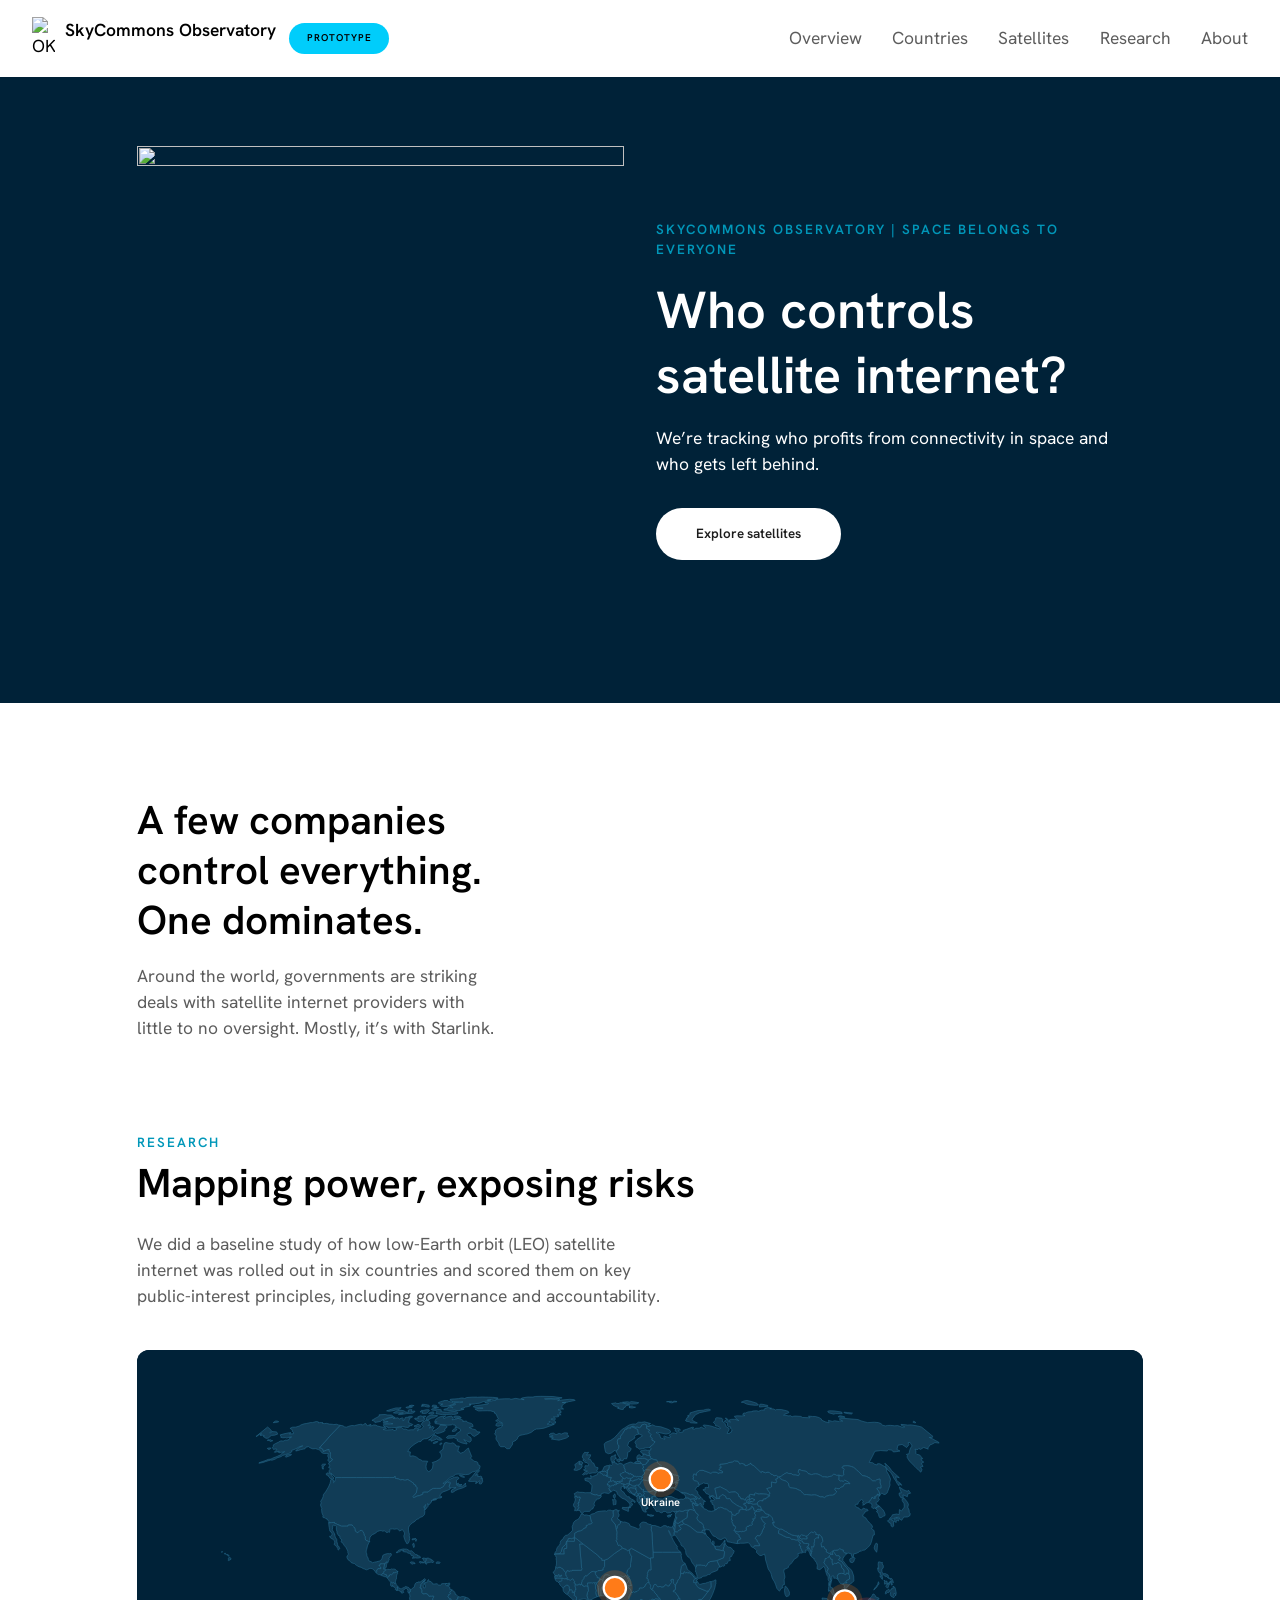
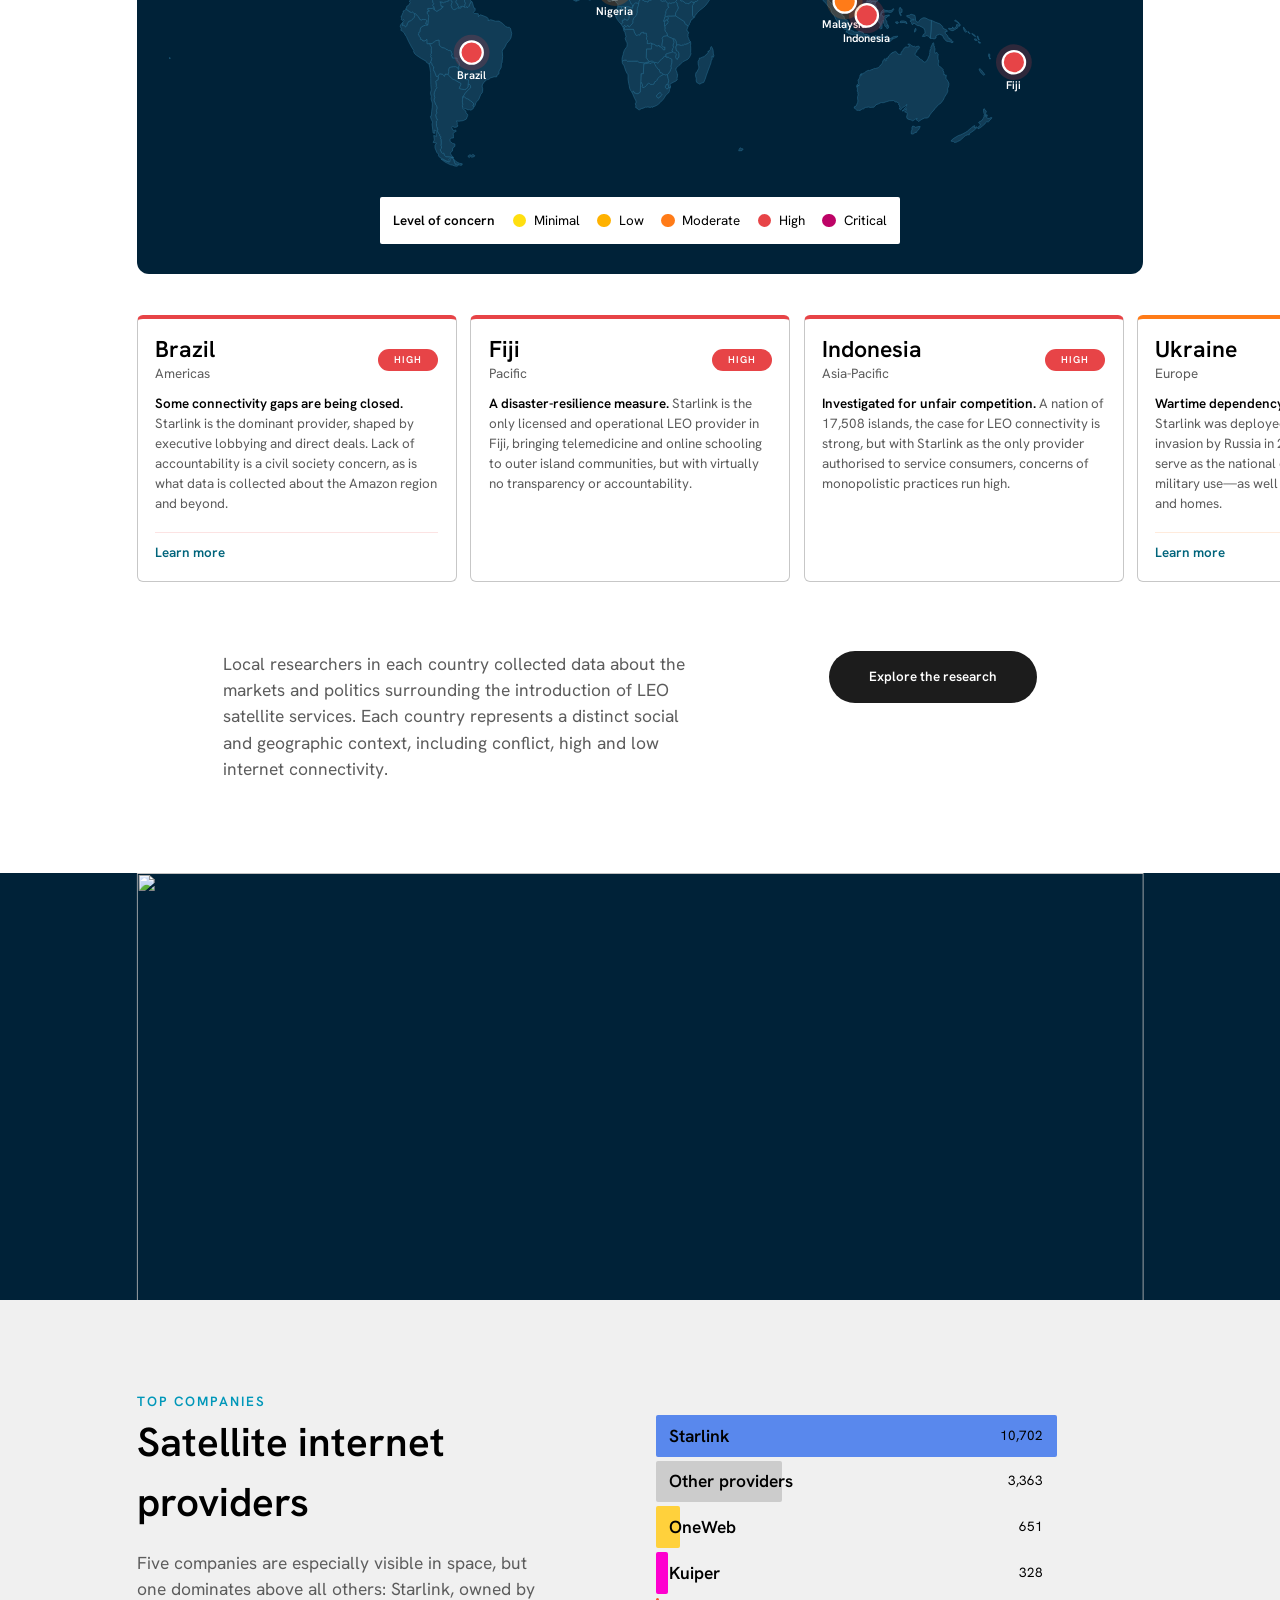
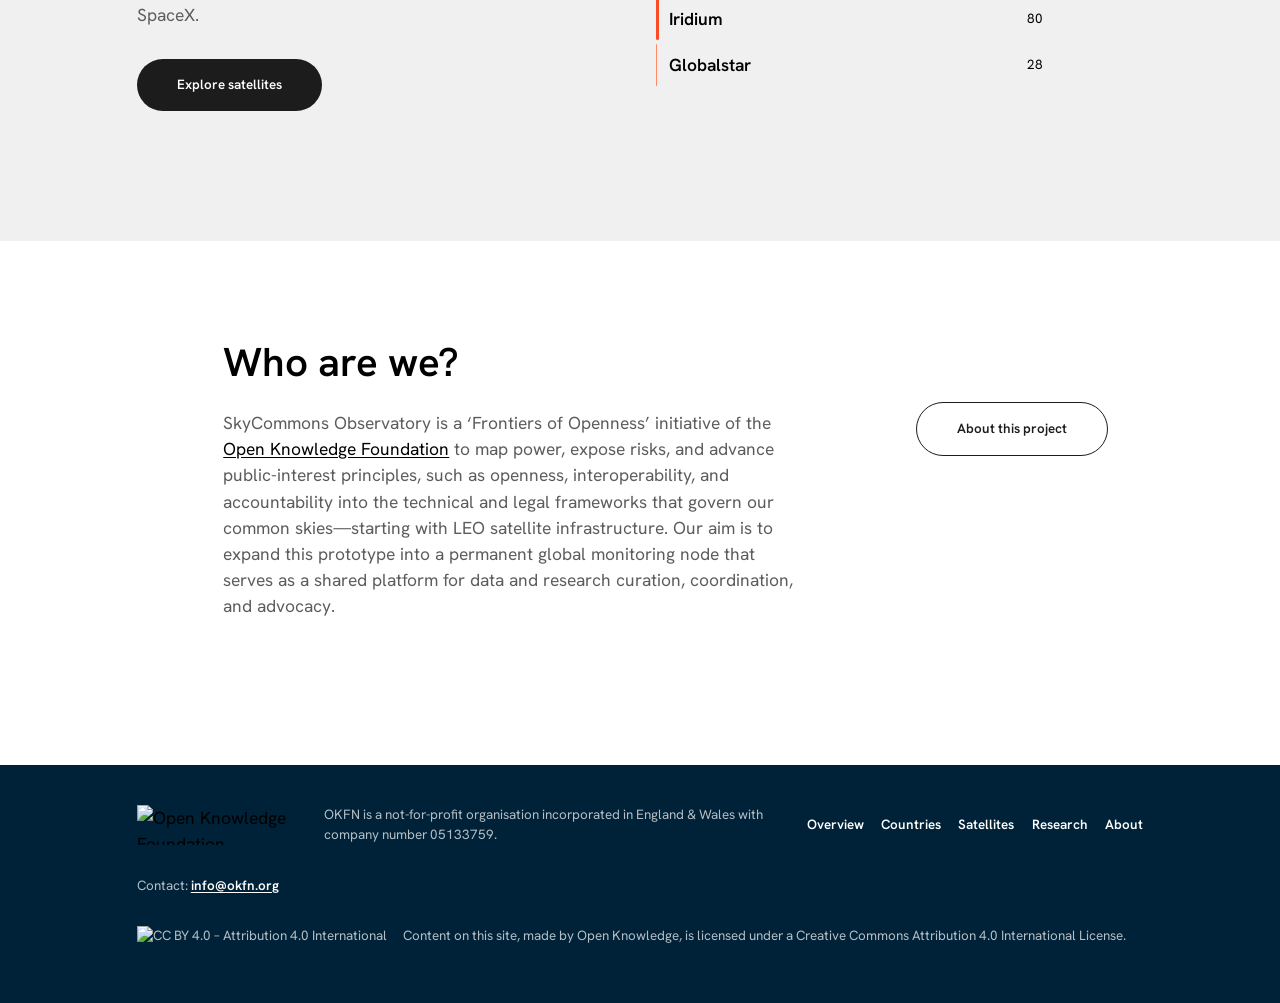
==== commit b6adc640: "map- added crimea to ukraine" ====
--- a/docs/index.html
+++ b/docs/index.html
@@ -4,8 +4,8 @@
 		<meta charset="utf-8" />
 		<meta name="viewport" content="width=device-width, initial-scale=1" />
 		
-		<link href="./_app/immutable/assets/bundle.BRDXwwhH.css" rel="stylesheet">
-		<link rel="modulepreload" href="./_app/immutable/bundle.BiEXdjQc.js"><!--[--><!--[--><!--]--> <!--[--><meta name="description" content="Who controls satellite internet? We’re tracking who profits from connectivity in space and who gets left behind."><!--]--> <!--[--><meta name="keywords" content="LEO satellite governance, Starlink regulation, digital sovereignty, satellite internet policy, orbital commons, satellite market concentration, connectivity divide, spectrum equity, ITU WRC-27, satellite licensing transparency"><!--]--> <!--[--><meta name="author" content="Open Knowledge Foundation"><!--]--> <!--[--><meta property="og:title" content="SkyCommons Observatory"><!--]--> <!--[--><meta property="og:site_name" content="SkyCommons Observatory"><!--]--> <meta property="og:url" content="http://sveltekit-prerender"> <!--[--><meta property="og:description" content="Who controls satellite internet? We’re tracking who profits from connectivity in space and who gets left behind."><!--]--> <meta property="og:type" content="article"> <meta property="og:locale" content="en_US"> <!--[--><meta property="og:image" content="/images/sharing.png"> <meta property="og:image:type" content="image/jpeg"> <meta property="og:image:width" content="1200"> <meta property="og:image:height" content="630"><!--]--> <meta name="twitter:card" content="summary_large_image"> <meta name="twitter:site" content="http://sveltekit-prerender"> <!--[--><meta name="twitter:title" content="SkyCommons Observatory"><!--]--> <!--[--><meta name="twitter:description" content="Who controls satellite internet? We’re tracking who profits from connectivity in space and who gets left behind."><!--]--> <!--[--><meta name="twitter:image" content="/images/sharing.png"><!--]--> <meta name="robots" content="index, follow"> <link rel="icon" href="/favicon.ico"><!--]--><title>SkyCommons Observatory</title>
+		<link href="./_app/immutable/assets/bundle.7DZgx-GW.css" rel="stylesheet">
+		<link rel="modulepreload" href="./_app/immutable/bundle.Q5H6Fjxj.js"><!--[--><!--[--><!--]--> <!--[--><meta name="description" content="Who controls satellite internet? We’re tracking who profits from connectivity in space and who gets left behind."><!--]--> <!--[--><meta name="keywords" content="LEO satellite governance, Starlink regulation, digital sovereignty, satellite internet policy, orbital commons, satellite market concentration, connectivity divide, spectrum equity, ITU WRC-27, satellite licensing transparency"><!--]--> <!--[--><meta name="author" content="Open Knowledge Foundation"><!--]--> <!--[--><meta property="og:title" content="SkyCommons Observatory"><!--]--> <!--[--><meta property="og:site_name" content="SkyCommons Observatory"><!--]--> <meta property="og:url" content="http://sveltekit-prerender"> <!--[--><meta property="og:description" content="Who controls satellite internet? We’re tracking who profits from connectivity in space and who gets left behind."><!--]--> <meta property="og:type" content="article"> <meta property="og:locale" content="en_US"> <!--[--><meta property="og:image" content="/images/sharing.png"> <meta property="og:image:type" content="image/jpeg"> <meta property="og:image:width" content="1200"> <meta property="og:image:height" content="630"><!--]--> <meta name="twitter:card" content="summary_large_image"> <meta name="twitter:site" content="http://sveltekit-prerender"> <!--[--><meta name="twitter:title" content="SkyCommons Observatory"><!--]--> <!--[--><meta name="twitter:description" content="Who controls satellite internet? We’re tracking who profits from connectivity in space and who gets left behind."><!--]--> <!--[--><meta name="twitter:image" content="/images/sharing.png"><!--]--> <meta name="robots" content="index, follow"> <link rel="icon" href="/favicon.ico"><!--]--><title>SkyCommons Observatory</title>
 	</head>
 	<body data-sveltekit-preload-data="hover">
 		<script>
@@ -19,16 +19,16 @@
 			
 			<script>
 				{
-					__sveltekit_lqutry = {
+					__sveltekit_1wven9s = {
 						base: new URL(".", location).pathname.slice(0, -1)
 					};
 
 					const element = document.currentScript.parentElement;
 
-					import("./_app/immutable/bundle.BiEXdjQc.js").then((app) => {
+					import("./_app/immutable/bundle.Q5H6Fjxj.js").then((app) => {
 						app.start(element, {
 							node_ids: [0, 2],
-							data: [null,{type:"data",data:{page:{header:{section:"SkyCommons Observatory | Space belongs to everyone",title:"Who controls satellite internet?",text:"We’re tracking who profits from connectivity in space and who gets left behind.",cta:{title:"Explore satellites",link:"/satellites"}},introduction:{title:"A few companies control everything. One dominates.",text:"Around the world, governments are striking deals with satellite internet providers with little to no oversight. Mostly, it’s with Starlink."},countries:{section:"Research",title:"Mapping power, exposing risks",subline:"We did a baseline study of how low-Earth orbit (LEO) satellite internet was rolled out in six countries and scored them on key public-interest principles, including governance and accountability.",text:"Local researchers in each country collected data about the markets and politics surrounding the introduction of LEO satellite services. Each country represents a distinct social and geographic context, including conflict, high and low internet connectivity.",cta:{title:"Explore the research",link:"/countries"}},satellite:{section:"Top Companies",title:"Satellite internet providers",text:"Five companies are especially visible in space, but one dominates above all others: Starlink, owned by SpaceX.",cta:{title:"Explore satellites",link:"/satellites"}},information:{title:"Who are we?",text:"SkyCommons Observatory is a ‘Frontiers of Openness’ initiative of the \u003Ca href='https://okfn.org/' target='_blank'>Open Knowledge Foundation\u003C/a> to map power, expose risks, and advance public-interest principles, such as openness, interoperability, and accountability into the technical and legal frameworks that govern our common skies—starting with LEO satellite infrastructure. Our aim is to expand this prototype into a permanent global monitoring node that serves as a shared platform for data and research curation, coordination, and advocacy.",ctas:[{title:"About this project",link:"/about"}]}},geo:{type:"Topology",objects:{countries:{type:"GeometryCollection",geometries:[{type:"MultiPolygon",arcs:[[[0]],[[1]]],id:"FJ",properties:{name:"Fiji"}},{type:"Polygon",arcs:[[2,3,4,5,6,7,8,9,10]],id:"TZ",properties:{name:"Tanzania"}},{type:"Polygon",arcs:[[11,12,13,14]],id:"EH",properties:{name:"W. Sahara"}},{type:"MultiPolygon",arcs:[[[15,16,17,18]],[[19]],[[20]],[[21]],[[22]],[[23]],[[24]],[[25]],[[26]],[[27]],[[28]],[[29]],[[30]],[[31]],[[32]],[[33]],[[34]],[[35]],[[36]],[[37]],[[38]],[[39]],[[40]],[[41]],[[42]],[[43]],[[44]],[[45]],[[46]],[[47]]],id:"CA",properties:{name:"Canada"}},{type:"MultiPolygon",arcs:[[[-19,48,49,50]],[[51]],[[52]],[[53]],[[54]],[[55]],[[56]],[[57]],[[-17,58]],[[59]]],id:"US",properties:{name:"United States of America"}},{type:"Polygon",arcs:[[60,61,62,63,64,65]],id:"KZ",properties:{name:"Kazakhstan"}},{type:"Polygon",arcs:[[-63,66,67,68,69]],id:"UZ",properties:{name:"Uzbekistan"}},{type:"MultiPolygon",arcs:[[[70,71]],[[72]],[[73]],[[74]]],id:"PG",properties:{name:"Papua New Guinea"}},{type:"MultiPolygon",arcs:[[[-72,75]],[[76,77]],[[78]],[[79,80]],[[81]],[[82]],[[83]],[[84]],[[85]],[[86]],[[87]],[[88]],[[89]]],id:"ID",properties:{name:"Indonesia"}},{type:"MultiPolygon",arcs:[[[90,91]],[[92,93,94,95,96,97]]],id:"AR",properties:{name:"Argentina"}},{type:"MultiPolygon",arcs:[[[-92,98]],[[99,-95,100,101]]],id:"CL",properties:{name:"Chile"}},{type:"Polygon",arcs:[[-8,102,103,104,105,106,107,108,109,110,111]],id:"CD",properties:{name:"Dem. Rep. Congo"}},{type:"Polygon",arcs:[[112,113,114,115]],id:"SO",properties:{name:"Somalia"}},{type:"Polygon",arcs:[[-3,116,117,118,-113,119]],id:"KE",properties:{name:"Kenya"}},{type:"Polygon",arcs:[[120,121,122,123,124,125,126,127]],id:"SD",properties:{name:"Sudan"}},{type:"Polygon",arcs:[[-122,128,129,130,131]],id:"TD",properties:{name:"Chad"}},{type:"Polygon",arcs:[[132,133]],id:"HT",properties:{name:"Haiti"}},{type:"Polygon",arcs:[[-133,134]],id:"DO",properties:{name:"Dominican Rep."}},{type:"MultiPolygon",arcs:[[[135]],[[136]],[[137]],[[138]],[[139]],[[140]],[[141,142,143]],[[144]],[[145]],[[146,147,148,149,-66,150,151,152,153,154,155,156,157,158,159,160,161]],[[162]],[[163,164]]],id:"RU",properties:{name:"Russia"}},{type:"MultiPolygon",arcs:[[[165]],[[166]],[[167]]],id:"BS",properties:{name:"Bahamas"}},{type:"Polygon",arcs:[[168]],id:"FK",properties:{name:"Falkland Is."}},{type:"MultiPolygon",arcs:[[[169]],[[-161,170,171,172]],[[173]],[[174]]],id:"NO",properties:{name:"Norway"}},{type:"Polygon",arcs:[[175]],id:"GL",properties:{name:"Greenland"}},{type:"Polygon",arcs:[[176]],id:"TF",properties:{name:"Fr. S. Antarctic Lands"}},{type:"Polygon",arcs:[[177,-77]],id:"TL",properties:{name:"Timor-Leste"}},{type:"Polygon",arcs:[[178,179,180,181,182,183,184],[185]],id:"ZA",properties:{name:"South Africa"}},{type:"Polygon",arcs:[[-186]],id:"LS",properties:{name:"Lesotho"}},{type:"Polygon",arcs:[[-50,186,187,188,189]],id:"MX",properties:{name:"Mexico"}},{type:"Polygon",arcs:[[190,191,-93]],id:"UY",properties:{name:"Uruguay"}},{type:"Polygon",arcs:[[-191,-98,192,193,194,195,196,197,198,199,200]],id:"BR",properties:{name:"Brazil"}},{type:"Polygon",arcs:[[-194,201,-96,-100,202]],id:"BO",properties:{name:"Bolivia"}},{type:"Polygon",arcs:[[-195,-203,-102,203,204,205]],id:"PE",properties:{name:"Peru"}},{type:"Polygon",arcs:[[-196,-206,206,207,208,209,210]],id:"CO",properties:{name:"Colombia"}},{type:"Polygon",arcs:[[-209,211,212,213]],id:"PA",properties:{name:"Panama"}},{type:"Polygon",arcs:[[-213,214,215,216]],id:"CR",properties:{name:"Costa Rica"}},{type:"Polygon",arcs:[[-216,217,218,219]],id:"NI",properties:{name:"Nicaragua"}},{type:"Polygon",arcs:[[-219,220,221,222,223]],id:"HN",properties:{name:"Honduras"}},{type:"Polygon",arcs:[[-222,224,225]],id:"SV",properties:{name:"El Salvador"}},{type:"Polygon",arcs:[[-189,226,227,-223,-226,228]],id:"GT",properties:{name:"Guatemala"}},{type:"Polygon",arcs:[[-188,229,-227]],id:"BZ",properties:{name:"Belize"}},{type:"Polygon",arcs:[[-197,-211,230,231]],id:"VE",properties:{name:"Venezuela"}},{type:"Polygon",arcs:[[-198,-232,232,233]],id:"GY",properties:{name:"Guyana"}},{type:"Polygon",arcs:[[-199,-234,234,235]],id:"SR",properties:{name:"Suriname"}},{type:"MultiPolygon",arcs:[[[-200,-236,236]],[[237,238,239,240,241,242,243,244]],[[245]]],id:"FR",properties:{name:"France"}},{type:"Polygon",arcs:[[-205,246,-207]],id:"EC",properties:{name:"Ecuador"}},{type:"Polygon",arcs:[[247]],id:"PR",properties:{name:"Puerto Rico"}},{type:"Polygon",arcs:[[248]],id:"JM",properties:{name:"Jamaica"}},{type:"Polygon",arcs:[[249]],id:"CU",properties:{name:"Cuba"}},{type:"Polygon",arcs:[[-181,250,251,252]],id:"ZW",properties:{name:"Zimbabwe"}},{type:"Polygon",arcs:[[-180,253,254,-251]],id:"BW",properties:{name:"Botswana"}},{type:"Polygon",arcs:[[-179,255,256,257,-254]],id:"NA",properties:{name:"Namibia"}},{type:"Polygon",arcs:[[258,259,260,261,262,263,264]],id:"SN",properties:{name:"Senegal"}},{type:"Polygon",arcs:[[-261,265,266,267,268,269,270]],id:"ML",properties:{name:"Mali"}},{type:"Polygon",arcs:[[-13,271,-266,-260,272]],id:"MR",properties:{name:"Mauritania"}},{type:"Polygon",arcs:[[273,274,275,276,277]],id:"BJ",properties:{name:"Benin"}},{type:"Polygon",arcs:[[-131,278,279,-277,280,-268,281,282]],id:"NE",properties:{name:"Niger"}},{type:"Polygon",arcs:[[-278,-280,283,284]],id:"NG",properties:{name:"Nigeria"}},{type:"Polygon",arcs:[[-130,285,286,287,288,289,-284,-279]],id:"CM",properties:{name:"Cameroon"}},{type:"Polygon",arcs:[[-275,290,291,292]],id:"TG",properties:{name:"Togo"}},{type:"Polygon",arcs:[[-292,293,294,295]],id:"GH",properties:{name:"Ghana"}},{type:"Polygon",arcs:[[-270,296,-295,297,298,299]],id:"CI",properties:{name:"Côte d'Ivoire"}},{type:"Polygon",arcs:[[-262,-271,-300,300,301,302,303]],id:"GN",properties:{name:"Guinea"}},{type:"Polygon",arcs:[[-263,-304,304]],id:"GW",properties:{name:"Guinea-Bissau"}},{type:"Polygon",arcs:[[-299,305,306,-301]],id:"LR",properties:{name:"Liberia"}},{type:"Polygon",arcs:[[-302,-307,307]],id:"SL",properties:{name:"Sierra Leone"}},{type:"Polygon",arcs:[[-269,-281,-276,-293,-296,-297]],id:"BF",properties:{name:"Burkina Faso"}},{type:"Polygon",arcs:[[-108,308,-286,-129,-121,309]],id:"CF",properties:{name:"Central African Rep."}},{type:"Polygon",arcs:[[-107,310,311,312,-287,-309]],id:"CG",properties:{name:"Congo"}},{type:"Polygon",arcs:[[-288,-313,313,314]],id:"GA",properties:{name:"Gabon"}},{type:"Polygon",arcs:[[-289,-315,315]],id:"GQ",properties:{name:"Eq. Guinea"}},{type:"Polygon",arcs:[[-7,316,317,-252,-255,-258,318,-103]],id:"ZM",properties:{name:"Zambia"}},{type:"Polygon",arcs:[[-6,319,-317]],id:"MW",properties:{name:"Malawi"}},{type:"Polygon",arcs:[[-5,320,-184,321,-182,-253,-318,-320]],id:"MZ",properties:{name:"Mozambique"}},{type:"Polygon",arcs:[[-183,-322]],id:"SZ",properties:{name:"eSwatini"}},{type:"MultiPolygon",arcs:[[[-106,322,-311]],[[-104,-319,-257,323]]],id:"AO",properties:{name:"Angola"}},{type:"Polygon",arcs:[[-9,-112,324]],id:"BI",properties:{name:"Burundi"}},{type:"Polygon",arcs:[[325,326,327,328,329,330,331]],id:"IL",properties:{name:"Israel"}},{type:"Polygon",arcs:[[-331,332,333]],id:"LB",properties:{name:"Lebanon"}},{type:"Polygon",arcs:[[334]],id:"MG",properties:{name:"Madagascar"}},{type:"Polygon",arcs:[[-327,335]],id:"PS",properties:{name:"Palestine"}},{type:"Polygon",arcs:[[-265,336]],id:"GM",properties:{name:"Gambia"}},{type:"Polygon",arcs:[[337,338,339]],id:"TN",properties:{name:"Tunisia"}},{type:"Polygon",arcs:[[-12,340,341,-338,342,-282,-267,-272]],id:"DZ",properties:{name:"Algeria"}},{type:"Polygon",arcs:[[-326,343,344,345,346,-328,-336]],id:"JO",properties:{name:"Jordan"}},{type:"Polygon",arcs:[[347,348,349,350,351]],id:"AE",properties:{name:"United Arab Emirates"}},{type:"Polygon",arcs:[[352,353]],id:"QA",properties:{name:"Qatar"}},{type:"Polygon",arcs:[[354,355,356]],id:"KW",properties:{name:"Kuwait"}},{type:"Polygon",arcs:[[-345,357,358,359,360,-357,361]],id:"IQ",properties:{name:"Iraq"}},{type:"MultiPolygon",arcs:[[[-351,362,363,364]],[[-349,365]]],id:"OM",properties:{name:"Oman"}},{type:"MultiPolygon",arcs:[[[366]],[[367]]],id:"VU",properties:{name:"Vanuatu"}},{type:"Polygon",arcs:[[368,369,370,371]],id:"KH",properties:{name:"Cambodia"}},{type:"Polygon",arcs:[[-369,372,373,374,375,376]],id:"TH",properties:{name:"Thailand"}},{type:"Polygon",arcs:[[-370,-377,377,378,379]],id:"LA",properties:{name:"Laos"}},{type:"Polygon",arcs:[[-376,380,381,382,383,-378]],id:"MM",properties:{name:"Myanmar"}},{type:"Polygon",arcs:[[-371,-380,384,385]],id:"VN",properties:{name:"Vietnam"}},{type:"MultiPolygon",arcs:[[[386,386,386]],[[-147,387,388,389,390]]],id:"KP",properties:{name:"North Korea"}},{type:"Polygon",arcs:[[-389,391]],id:"KR",properties:{name:"South Korea"}},{type:"Polygon",arcs:[[-149,392]],id:"MN",properties:{name:"Mongolia"}},{type:"Polygon",arcs:[[-383,393,394,395,396,397,398,399,400]],id:"IN",properties:{name:"India"}},{type:"Polygon",arcs:[[-382,401,-394]],id:"BD",properties:{name:"Bangladesh"}},{type:"Polygon",arcs:[[-400,402]],id:"BT",properties:{name:"Bhutan"}},{type:"Polygon",arcs:[[-398,403]],id:"NP",properties:{name:"Nepal"}},{type:"Polygon",arcs:[[-396,404,405,406,407]],id:"PK",properties:{name:"Pakistan"}},{type:"Polygon",arcs:[[-69,408,409,-407,410,411]],id:"AF",properties:{name:"Afghanistan"}},{type:"Polygon",arcs:[[-68,412,413,-409]],id:"TJ",properties:{name:"Tajikistan"}},{type:"Polygon",arcs:[[-62,414,-413,-67]],id:"KG",properties:{name:"Kyrgyzstan"}},{type:"Polygon",arcs:[[-64,-70,-412,415,416]],id:"TM",properties:{name:"Turkmenistan"}},{type:"Polygon",arcs:[[-360,417,418,419,420,421,-416,-411,-406,422]],id:"IR",properties:{name:"Iran"}},{type:"Polygon",arcs:[[-332,-334,423,424,-358,-344]],id:"SY",properties:{name:"Syria"}},{type:"Polygon",arcs:[[-420,425,426,427,428]],id:"AM",properties:{name:"Armenia"}},{type:"Polygon",arcs:[[-172,429,430]],id:"SE",properties:{name:"Sweden"}},{type:"Polygon",arcs:[[-156,431,432,433,434]],id:"BY",properties:{name:"Belarus"}},{type:"Polygon",arcs:[[-155,435,-164,436,437,438,439,440,441,442,-432]],id:"UA",properties:{name:"Ukraine"}},{type:"Polygon",arcs:[[-433,-443,443,444,445,446,-142,447]],id:"PL",properties:{name:"Poland"}},{type:"Polygon",arcs:[[448,449,450,451,452,453,454]],id:"AT",properties:{name:"Austria"}},{type:"Polygon",arcs:[[-441,455,456,457,458,-449,459]],id:"HU",properties:{name:"Hungary"}},{type:"Polygon",arcs:[[-439,460]],id:"MD",properties:{name:"Moldova"}},{type:"Polygon",arcs:[[-438,461,462,463,-456,-440,-461]],id:"RO",properties:{name:"Romania"}},{type:"Polygon",arcs:[[-434,-448,-144,464,465]],id:"LT",properties:{name:"Lithuania"}},{type:"Polygon",arcs:[[-157,-435,-466,466,467]],id:"LV",properties:{name:"Latvia"}},{type:"Polygon",arcs:[[-158,-468,468]],id:"EE",properties:{name:"Estonia"}},{type:"Polygon",arcs:[[-446,469,-453,470,-238,471,472,473,474,475,476]],id:"DE",properties:{name:"Germany"}},{type:"Polygon",arcs:[[-463,477,478,479,480,481]],id:"BG",properties:{name:"Bulgaria"}},{type:"MultiPolygon",arcs:[[[482]],[[-480,483,484,485,486]]],id:"GR",properties:{name:"Greece"}},{type:"MultiPolygon",arcs:[[[-359,-425,487,488,-427,-418]],[[-479,489,-484]]],id:"TR",properties:{name:"Turkey"}},{type:"Polygon",arcs:[[-486,490,491,492,493]],id:"AL",properties:{name:"Albania"}},{type:"Polygon",arcs:[[-458,494,495,496,497,498]],id:"HR",properties:{name:"Croatia"}},{type:"Polygon",arcs:[[-452,499,-239,-471]],id:"CH",properties:{name:"Switzerland"}},{type:"Polygon",arcs:[[-472,-245,500]],id:"LU",properties:{name:"Luxembourg"}},{type:"Polygon",arcs:[[-473,-501,-244,501,502]],id:"BE",properties:{name:"Belgium"}},{type:"Polygon",arcs:[[-474,-503,503]],id:"NL",properties:{name:"Netherlands"}},{type:"Polygon",arcs:[[504,505]],id:"PT",properties:{name:"Portugal"}},{type:"Polygon",arcs:[[-505,506,-242,507]],id:"ES",properties:{name:"Spain"}},{type:"Polygon",arcs:[[508,509]],id:"IE",properties:{name:"Ireland"}},{type:"Polygon",arcs:[[510]],id:"NC",properties:{name:"New Caledonia"}},{type:"MultiPolygon",arcs:[[[511]],[[512]],[[513]],[[514]],[[515]]],id:"SB",properties:{name:"Solomon Is."}},{type:"MultiPolygon",arcs:[[[516]],[[517]]],id:"NZ",properties:{name:"New Zealand"}},{type:"MultiPolygon",arcs:[[[518]],[[519]]],id:"AU",properties:{name:"Australia"}},{type:"Polygon",arcs:[[520]],id:"LK",properties:{name:"Sri Lanka"}},{type:"MultiPolygon",arcs:[[[521]],[[-61,-150,-393,-148,-391,522,-385,-379,-384,-401,-403,-399,-404,-397,-408,-410,-414,-415]]],id:"CN",properties:{name:"China"}},{type:"Polygon",arcs:[[523]],id:"TW",properties:{name:"Taiwan"}},{type:"MultiPolygon",arcs:[[[-451,524,525,-240,-500]],[[526]],[[527]]],id:"IT",properties:{name:"Italy"}},{type:"MultiPolygon",arcs:[[[-476,528]],[[529]]],id:"DK",properties:{name:"Denmark"}},{type:"MultiPolygon",arcs:[[[-510,530]],[[531]]],id:"GB",properties:{name:"United Kingdom"}},{type:"Polygon",arcs:[[532]],id:"IS",properties:{name:"Iceland"}},{type:"MultiPolygon",arcs:[[[-152,533,-421,-429,534]],[[-419,-426]]],id:"AZ",properties:{name:"Azerbaijan"}},{type:"Polygon",arcs:[[-153,-535,-428,-489,535]],id:"GE",properties:{name:"Georgia"}},{type:"MultiPolygon",arcs:[[[536]],[[537]],[[538]],[[539]],[[540]],[[541]],[[542]]],id:"PH",properties:{name:"Philippines"}},{type:"MultiPolygon",arcs:[[[-374,543]],[[-81,544,545,546]]],id:"MY",properties:{name:"Malaysia"}},{type:"Polygon",arcs:[[-546,547]],id:"BN",properties:{name:"Brunei"}},{type:"Polygon",arcs:[[-450,-459,-499,548,-525]],id:"SI",properties:{name:"Slovenia"}},{type:"Polygon",arcs:[[-160,549,-430,-171]],id:"FI",properties:{name:"Finland"}},{type:"Polygon",arcs:[[-442,-460,-455,550,-444]],id:"SK",properties:{name:"Slovakia"}},{type:"Polygon",arcs:[[-445,-551,-454,-470]],id:"CZ",properties:{name:"Czechia"}},{type:"Polygon",arcs:[[-126,551,552,553]],id:"ER",properties:{name:"Eritrea"}},{type:"MultiPolygon",arcs:[[[554]],[[555]],[[556]]],id:"JP",properties:{name:"Japan"}},{type:"Polygon",arcs:[[-193,-97,-202]],id:"PY",properties:{name:"Paraguay"}},{type:"Polygon",arcs:[[-364,557,558]],id:"YE",properties:{name:"Yemen"}},{type:"Polygon",arcs:[[-346,-362,-356,559,-354,560,-352,-365,-559,561]],id:"SA",properties:{name:"Saudi Arabia"}},{type:"Polygon",arcs:[[570,571]],properties:{name:"N. Cyprus"}},{type:"Polygon",arcs:[[-572,572]],id:"CY",properties:{name:"Cyprus"}},{type:"Polygon",arcs:[[-341,-15,573]],id:"MA",properties:{name:"Morocco"}},{type:"Polygon",arcs:[[-124,574,575,-329,576]],id:"EG",properties:{name:"Egypt"}},{type:"Polygon",arcs:[[-123,-132,-283,-343,-340,577,-575]],id:"LY",properties:{name:"Libya"}},{type:"Polygon",arcs:[[-114,-119,578,-127,-554,579,580]],id:"ET",properties:{name:"Ethiopia"}},{type:"Polygon",arcs:[[-553,581,582,-580]],id:"DJ",properties:{name:"Djibouti"}},{type:"Polygon",arcs:[[-115,-581,-583,583]],properties:{name:"Somaliland"}},{type:"Polygon",arcs:[[-11,584,-110,585,-117]],id:"UG",properties:{name:"Uganda"}},{type:"Polygon",arcs:[[-10,-325,-111,-585]],id:"RW",properties:{name:"Rwanda"}},{type:"Polygon",arcs:[[-496,586,587]],id:"BA",properties:{name:"Bosnia and Herz."}},{type:"Polygon",arcs:[[-481,-487,-494,588,589]],id:"MK",properties:{name:"Macedonia"}},{type:"Polygon",arcs:[[-457,-464,-482,-590,590,591,-587,-495]],id:"RS",properties:{name:"Serbia"}},{type:"Polygon",arcs:[[-492,592,-497,-588,-592,593]],id:"ME",properties:{name:"Montenegro"}},{type:"Polygon",arcs:[[-493,-594,-591,-589]],properties:{name:"Kosovo"}},{type:"Polygon",arcs:[[594]],id:"TT",properties:{name:"Trinidad and Tobago"}},{type:"Polygon",arcs:[[-109,-310,-128,-579,-118,-586]],id:"SS",properties:{name:"S. Sudan"}}]},land:{type:"GeometryCollection",geometries:[{type:"MultiPolygon",arcs:[[[0]],[[1]],[[3,320,184,255,323,104,322,311,313,315,289,284,273,290,293,297,305,307,302,304,263,336,258,272,13,573,341,338,577,575,329,332,423,487,535,153,435,164,436,461,477,489,484,490,592,497,548,525,240,507,505,506,242,501,503,474,528,476,446,142,464,466,468,158,549,430,172,161,387,391,389,522,385,371,372,543,374,380,401,394,404,422,360,354,559,352,560,347,365,349,362,557,561,346,576,124,551,581,583,115,119],[421,416,64,150,533]],[[17,48,186,229,227,223,219,216,213,209,230,232,234,236,200,191,93,100,203,246,207,211,214,217,220,224,228,189,50,15,58]],[[19]],[[20]],[[21]],[[22]],[[23]],[[24]],[[25]],[[26]],[[27]],[[28]],[[29]],[[30]],[[31]],[[32]],[[33]],[[34]],[[35]],[[36]],[[37]],[[38]],[[39]],[[40]],[[41]],[[42]],[[43]],[[44]],[[45]],[[46]],[[47]],[[51]],[[52]],[[53]],[[54]],[[55]],[[56]],[[57]],[[59]],[[70,75]],[[72]],[[73]],[[74]],[[77,177]],[[78]],[[546,79,544,547]],[[81]],[[82]],[[83]],[[84]],[[85]],[[86]],[[87]],[[88]],[[89]],[[90,98]],[[133,134]],[[135]],[[136]],[[137]],[[138]],[[139]],[[140]],[[144]],[[145]],[[162]],[[165]],[[166]],[[167]],[[168]],[[169]],[[173]],[[174]],[[175]],[[176]],[[245]],[[247]],[[248]],[[249]],[[334]],[[366]],[[367]],[[482]],[[508,530]],[[510]],[[511]],[[512]],[[513]],[[514]],[[515]],[[516]],[[517]],[[518]],[[519]],[[520]],[[521]],[[523]],[[526]],[[527]],[[529]],[[531]],[[532]],[[536]],[[537]],[[538]],[[539]],[[540]],[[541]],[[542]],[[554]],[[555]],[[556]],[[562]],[[563]],[[564]],[[565]],[[566]],[[567]],[[568]],[[569]],[[570,572]],[[594]]]}]}},arcs:[[[99478,40237],[69,98],[96,-171],[-46,-308],[-172,-81],[-153,73],[-27,260],[107,203],[126,-74]],[[0,41087],[57,27],[-34,-284],[-23,-32],[99822,-145],[-177,-124],[-36,220],[139,121],[88,33],[163,184],[-99999,0]],[[59417,50018],[47,-65],[1007,-1203],[19,-343],[399,-590]],[[60889,47817],[-128,-728],[16,-335],[178,-216],[8,-153],[-76,-357],[16,-180],[-18,-282],[97,-370],[115,-583],[101,-129]],[[61198,44484],[-221,-342],[-303,-230],[-167,10],[-99,-177],[-193,-16],[-73,-74],[-334,166],[-209,-48]],[[59599,43773],[-77,804],[-95,275],[-55,164],[-273,110]],[[59099,45126],[-157,177],[-177,100],[-111,99],[-116,150]],[[58538,45652],[-150,745],[-161,330],[-55,343],[27,307],[-50,544]],[[58149,47921],[115,28],[101,214],[108,308],[69,124],[-3,192],[-60,134],[-16,233]],[[58463,49154],[80,74],[16,348],[-110,333]],[[58449,49909],[98,71],[304,-7],[566,45]],[[47592,66920],[1,-40],[-6,-114]],[[47587,66766],[-1,-895],[-911,31],[9,-1512],[-261,-53],[-68,-304],[53,-853],[-1088,4],[-60,-197]],[[45260,62987],[12,249]],[[45272,63236],[5,-1],[625,48],[33,213],[114,265],[92,816],[386,637],[131,745],[86,44],[91,460],[234,63],[100,-76],[126,0],[90,134],[172,19],[-7,317],[42,0]],[[15878,79530],[-38,1],[-537,581],[-199,255],[-503,244],[-155,523],[40,363],[-356,252],[-48,476],[-336,429],[-6,304]],[[13740,82958],[154,285],[-7,373],[-473,376],[-284,674],[-173,424],[-255,266],[-187,242],[-147,306],[-279,-192],[-270,-330],[-247,388],[-194,259],[-271,164],[-273,17],[1,3364],[2,2193]],[[10837,91767],[518,-142],[438,-285],[289,-54],[244,247],[336,184],[413,-72],[416,259],[455,148],[191,-245],[207,138],[62,278],[192,-63],[470,-530],[369,401],[38,-449],[341,97],[105,173],[337,-34],[424,-248],[650,-217],[383,-100],[272,38],[374,-300],[-390,-293],[502,-127],[750,70],[236,103],[296,-354],[302,299],[-283,251],[179,202],[338,27],[223,59],[224,-141],[279,-321],[310,47],[491,-266],[431,94],[405,-14],[-32,367],[247,103],[431,-200],[-2,-559],[177,471],[223,-16],[126,594],[-298,364],[-324,239],[22,653],[329,429],[366,-95],[281,-261],[378,-666],[-247,-290],[517,-120],[-1,-604],[371,463],[332,-380],[-83,-438],[269,-399],[290,427],[202,510],[16,649],[394,-46],[411,-87],[373,-293],[17,-293],[-207,-315],[196,-316],[-36,-288],[-544,-413],[-386,-91],[-287,178],[-83,-297],[-268,-498],[-81,-259],[-322,-399],[-397,-39],[-220,-250],[-18,-384],[-323,-74],[-340,-479],[-301,-665],[-108,-466],[-16,-686],[409,-99],[125,-553],[130,-448],[388,117],[517,-256],[277,-225],[199,-279],[348,-163],[294,-248],[459,-34],[302,-58],[-45,-511],[86,-594],[201,-661],[414,-561],[214,192],[150,607],[-145,934],[-196,311],[445,276],[314,415],[154,411],[-23,395],[-188,502],[-338,445],[328,619],[-121,535],[-93,922],[194,137],[476,-161],[286,-57],[230,155],[258,-200],[342,-343],[85,-229],[495,-45],[-8,-496],[92,-747],[254,-92],[201,-348],[402,328],[266,652],[184,274],[216,-527],[362,-754],[307,-709],[-112,-371],[370,-333],[250,-338],[442,-152],[179,-189],[110,-500],[216,-78],[112,-223],[20,-664],[-202,-222],[-199,-207],[-458,-210],[-349,-486],[-470,-96],[-594,125],[-417,4],[-287,-41],[-233,-424],[-354,-262],[-401,-782],[-320,-545],[236,97],[446,776],[583,493],[415,58],[246,-289],[-262,-397],[88,-637],[91,-446],[361,-295],[459,86],[278,664],[19,-429],[180,-214],[-344,-387],[-615,-351],[-276,-239],[-310,-426],[-211,44],[-11,500],[483,488],[-445,-19],[-309,-72]],[[31350,77248],[-181,334],[0,805],[-123,171],[-187,-100],[-92,155],[-212,-446],[-84,-460],[-99,-269],[-118,-91],[-89,-30],[-28,-146],[-512,0],[-422,-4],[-125,-109],[-294,-425],[-34,-46],[-89,-231],[-255,1],[-273,-3],[-125,-93],[44,-116],[25,-181],[-5,-60],[-363,-293],[-286,-93],[-323,-316],[-70,0],[-94,93],[-31,85],[6,61],[61,207],[131,325],[81,349],[-56,514],[-59,536],[-290,277],[35,105],[-41,73],[-76,0],[-56,93],[-14,140],[-54,-61],[-75,18],[17,59],[-65,58],[-27,155],[-216,189],[-224,197],[-272,229],[-261,214],[-248,-167],[-91,-6],[-342,154],[-225,-77],[-269,183],[-284,94],[-194,36],[-86,100],[-49,325],[-94,-3],[-1,-227],[-575,0],[-951,0],[-944,0],[-833,0],[-834,0],[-819,0],[-847,0],[-273,0],[-824,0],[-789,0]],[[26668,87478],[207,273],[381,-6],[-6,-114],[-325,-326],[-196,13],[-61,160]],[[27840,93593],[-306,313],[12,213],[133,39],[636,-63],[479,-325],[25,-163],[-296,17],[-299,13],[-304,-80],[-80,36]],[[27690,87261],[107,177],[114,-13],[70,-121],[-108,-310],[-123,50],[-73,176],[13,41]],[[23996,94879],[-151,-229],[-403,44],[-337,155],[148,266],[399,159],[243,-208],[101,-187]],[[23933,96380],[-126,-17],[-521,38],[-74,165],[559,-9],[195,-109],[-33,-68]],[[23124,97116],[332,-205],[-76,-214],[-411,-122],[-226,138],[-119,221],[-22,245],[360,-24],[162,-39]],[[25514,94532],[-449,73],[-738,190],[-96,325],[-34,293],[-279,258],[-574,72],[-322,183],[104,242],[573,-37],[308,-190],[547,1],[240,-194],[-64,-222],[319,-134],[177,-140],[374,-26],[406,-50],[441,128],[566,51],[451,-42],[298,-223],[62,-244],[-174,-157],[-414,-127],[-355,72],[-797,-91],[-570,-11]],[[19093,96754],[392,-92],[-93,-177],[-518,-170],[-411,191],[224,188],[406,60]],[[19177,97139],[361,-120],[-339,-115],[-461,1],[5,84],[285,177],[149,-27]],[[34555,80899],[-148,-372],[-184,-517],[181,199],[187,-126],[-98,-206],[247,-162],[128,144],[277,-182],[-86,-433],[194,101],[36,-313],[86,-367],[-117,-520],[-125,-22],[-183,111],[60,484],[-77,75],[-322,-513],[-166,21],[196,277],[-267,144],[-298,-35],[-539,18],[-43,175],[173,208],[-121,160],[234,356],[287,941],[172,336],[241,204],[129,-26],[-54,-160]],[[26699,89048],[304,-203],[318,-184],[25,-281],[204,46],[199,-196],[-247,-186],[-432,142],[-156,266],[-275,-314],[-396,-306],[-95,346],[-377,-57],[242,292],[35,465],[95,542],[201,-49],[51,-259],[143,91],[161,-155]],[[28119,93327],[263,235],[616,-299],[383,-282],[36,-258],[515,134],[290,-376],[670,-234],[242,-238],[263,-553],[-510,-275],[654,-386],[441,-130],[400,-543],[437,-39],[-87,-414],[-487,-687],[-342,253],[-437,568],[-359,-74],[-35,-338],[292,-344],[377,-272],[114,-157],[181,-584],[-96,-425],[-350,160],[-697,473],[393,-509],[289,-357],[45,-206],[-753,236],[-596,343],[-337,287],[97,167],[-414,304],[-405,286],[5,-171],[-803,-94],[-235,203],[183,435],[522,10],[571,76],[-92,211],[96,294],[360,576],[-77,261],[-107,203],[-425,286],[-563,201],[178,150],[-294,367],[-245,34],[-219,201],[-149,-175],[-503,-76],[-1011,132],[-588,174],[-450,89],[-231,207],[290,270],[-394,2],[-88,599],[213,528],[286,241],[717,158],[-204,-382],[219,-369],[256,477],[704,242],[477,-611],[-42,-387],[550,172]],[[23749,94380],[579,-20],[530,-144],[-415,-526],[-331,-115],[-298,-442],[-317,22],[-173,519],[4,294],[145,251],[276,161]],[[15873,95551],[472,442],[570,383],[426,-9],[381,87],[-38,-454],[-214,-205],[-259,-29],[-517,-252],[-444,-91],[-377,128]],[[13136,82508],[267,47],[-84,-671],[242,-475],[-111,1],[-167,270],[-103,272],[-140,184],[-51,260],[16,188],[131,-76]],[[20696,97433],[546,-81],[751,-215],[212,-281],[108,-247],[-453,66],[-457,192],[-619,21],[268,176],[-335,142],[-21,227]],[[15692,79240],[-140,-82],[-456,269],[-84,209],[-248,207],[-50,168],[-286,107],[-107,321],[24,137],[291,-129],[171,-89],[261,-63],[94,-204],[138,-280],[277,-244],[115,-327]],[[16239,94566],[397,-123],[709,-33],[270,-171],[298,-249],[-349,-149],[-681,-415],[-344,-414],[0,-257],[-731,-285],[-147,259],[-641,312],[119,250],[192,432],[241,388],[-272,362],[939,93]],[[20050,95391],[247,99],[291,-26],[49,-289],[-169,-281],[-940,-91],[-701,-256],[-423,-14],[-35,193],[577,261],[-1255,-70],[-389,106],[379,577],[262,165],[782,-199],[493,-350],[485,-45],[-397,565],[255,215],[286,-68],[94,-282],[109,-210]],[[20410,93755],[311,-239],[175,-575],[86,-417],[466,-293],[502,-279],[-31,-260],[-456,-48],[178,-227],[-94,-217],[-503,93],[-478,160],[-322,-36],[-522,-201],[-704,-88],[-494,-56],[-151,279],[-379,161],[-246,-66],[-343,468],[185,62],[429,101],[392,-26],[362,103],[-537,138],[-594,-47],[-394,12],[-146,217],[644,237],[-428,-9],[-485,156],[233,443],[193,235],[744,359],[284,-114],[-139,-277],[618,179],[386,-298],[314,302],[254,-194],[227,-580],[140,244],[-197,606],[244,86],[276,-94]],[[22100,93536],[-306,386],[329,286],[331,-124],[496,75],[72,-172],[-259,-283],[420,-254],[-50,-532],[-455,-229],[-268,50],[-192,225],[-690,456],[5,189],[567,-73]],[[20389,94064],[372,24],[211,-130],[-244,-390],[-434,413],[95,83]],[[22639,95907],[212,-273],[9,-303],[-127,-440],[-458,-60],[-298,94],[5,345],[-455,-46],[-18,457],[299,-18],[419,201],[390,-34],[22,77]],[[23329,98201],[192,180],[285,42],[-122,135],[646,30],[355,-315],[468,-127],[455,-112],[220,-390],[334,-190],[-381,-176],[-513,-445],[-492,-42],[-575,76],[-299,240],[4,215],[220,157],[-508,-4],[-306,196],[-176,268],[193,262]],[[24559,98965],[413,112],[324,19],[545,96],[409,220],[344,-30],[300,-166],[211,319],[367,95],[498,65],[849,24],[148,-63],[802,100],[601,-38],[602,-37],[742,-47],[597,-75],[508,-161],[-12,-157],[-678,-257],[-672,-119],[-251,-133],[605,3],[-656,-358],[-452,-167],[-476,-483],[-573,-98],[-177,-120],[-841,-64],[383,-74],[-192,-105],[230,-292],[-264,-202],[-429,-167],[-132,-232],[-388,-176],[39,-134],[475,23],[6,-144],[-742,-355],[-726,163],[-816,-91],[-414,71],[-525,31],[-35,284],[514,133],[-137,427],[170,41],[742,-255],[-379,379],[-450,113],[225,229],[492,141],[79,206],[-392,231],[-118,304],[759,-26],[220,-64],[433,216],[-625,68],[-972,-38],[-491,201],[-232,239],[-324,173],[-61,202]],[[29106,90427],[-180,-174],[-312,-30],[-69,289],[118,331],[255,82],[217,-163],[3,-253],[-32,-82]],[[23262,91636],[169,-226],[-173,-207],[-374,179],[-226,-65],[-380,266],[245,183],[194,256],[295,-168],[166,-106],[84,-112]],[[32078,80046],[96,49],[365,-148],[284,-247],[8,-108],[-135,-11],[-360,186],[-258,279]],[[32218,78370],[97,-288],[202,-79],[257,16],[-137,-242],[-102,-38],[-353,250],[-69,198],[105,183]],[[31350,77248],[48,-194],[-296,-286],[-286,-204],[-293,-175],[-147,-351],[-47,-133],[-3,-313],[92,-313],[115,-15],[-29,216],[83,-131],[-22,-169],[-188,-96],[-133,11],[-205,-103],[-121,-29],[-162,-29],[-231,-171],[408,111],[82,-112],[-389,-177],[-177,-1],[8,72],[-84,-164],[82,-27],[-60,-424],[-203,-455],[-20,152],[-61,30],[-91,148],[57,-318],[69,-105],[5,-223],[-89,-230],[-157,-472],[-25,24],[86,402],[-142,225],[-33,491],[-53,-255],[59,-375],[-183,93],[191,-191],[12,-562],[79,-41],[29,-204],[39,-591],[-176,-439],[-288,-175],[-182,-346],[-139,-38],[-141,-217],[-39,-199],[-305,-383],[-157,-281],[-131,-351],[-43,-419],[50,-411],[92,-505],[124,-418],[1,-256],[132,-685],[-9,-398],[-12,-230],[-69,-361],[-83,-75],[-137,72],[-44,259],[-105,136],[-148,508],[-129,452],[-42,231],[57,393],[-77,325],[-217,494],[-108,90],[-281,-268],[-49,30],[-135,275],[-174,147],[-314,-75],[-247,66],[-212,-41],[-114,-92],[50,-157],[-5,-240],[59,-117],[-53,-77],[-103,87],[-104,-112],[-202,18],[-207,312],[-242,-73],[-202,137],[-173,-42],[-234,-138],[-253,-438],[-276,-255],[-152,-282],[-63,-266],[-3,-407],[14,-284],[52,-201]],[[23016,65864],[-108,-18],[-197,130],[-217,184],[-78,277],[-61,414],[-164,337],[-96,346],[-139,404],[-196,236],[-227,-11],[-175,-467],[-230,177],[-144,178],[-69,325],[-92,309],[-165,260],[-142,186],[-102,210],[-481,0],[0,-244],[-221,0],[-552,-4],[-634,416],[-419,287],[26,116],[-353,-64],[-316,-46]],[[17464,69802],[-46,302],[-180,340],[-130,71],[-30,169],[-156,30],[-100,159],[-258,59],[-71,95],[-33,324],[-270,594],[-231,821],[10,137],[-123,195],[-215,495],[-38,482],[-148,323],[61,489],[-10,507],[-89,453],[109,557],[34,536],[33,536],[-50,792],[-88,506],[-80,274],[33,115],[402,-200],[148,-558],[69,156],[-45,484],[-94,485]],[[6833,62443],[49,-51],[45,-79],[71,-207],[-7,-33],[-108,-126],[-89,-92],[-41,-99],[-69,84],[8,165],[-46,216],[14,65],[48,97],[-19,116],[16,55],[21,-11],[107,-100]],[[6668,62848],[-23,-71],[-94,-43],[-47,125],[-32,48],[-3,37],[27,50],[99,-56],[73,-90]],[[6456,63091],[-9,-63],[-149,17],[21,72],[137,-26]],[[6104,63411],[23,-38],[80,-196],[-15,-34],[-19,8],[-97,21],[-35,133],[-11,24],[74,82]],[[5732,63705],[5,-138],[-33,-58],[-93,107],[14,43],[43,58],[64,-12]],[[3759,86256],[220,-54],[27,-226],[-171,-92],[-182,110],[-168,161],[274,101]],[[7436,84829],[185,-40],[117,-183],[-240,-281],[-277,-225],[-142,152],[-43,277],[252,210],[148,90]],[[13740,82958],[-153,223],[-245,188],[-78,515],[-358,478],[-150,558],[-267,38],[-441,15],[-326,170],[-574,613],[-266,112],[-486,211],[-385,-51],[-546,272],[-330,252],[-309,-125],[58,-411],[-154,-38],[-321,-123],[-245,-199],[-308,-126],[-39,348],[125,580],[295,182],[-76,148],[-354,-329],[-190,-394],[-400,-420],[203,-287],[-262,-424],[-299,-248],[-278,-180],[-69,-261],[-434,-305],[-87,-278],[-325,-252],[-191,45],[-259,-165],[-282,-201],[-231,-197],[-477,-169],[-43,99],[304,276],[271,182],[296,324],[345,66],[137,243],[385,353],[62,119],[205,208],[48,448],[141,349],[-320,-179],[-90,102],[-150,-215],[-181,300],[-75,-212],[-104,294],[-278,-236],[-170,0],[-24,352],[50,216],[-179,211],[-361,-113],[-235,277],[-190,142],[-1,334],[-214,252],[108,340],[226,330],[99,303],[225,43],[191,-94],[224,285],[201,-51],[212,183],[-52,270],[-155,106],[205,228],[-170,-7],[-295,-128],[-85,-131],[-219,131],[-392,-67],[-407,142],[-117,238],[-351,343],[390,247],[620,289],[228,0],[-38,-296],[586,23],[-225,366],[-342,225],[-197,296],[-267,252],[-381,187],[155,309],[493,19],[350,270],[66,287],[284,281],[271,68],[526,262],[256,-40],[427,315],[421,-124],[201,-266],[123,114],[469,-35],[-16,-136],[425,-101],[283,59],[585,-186],[534,-56],[214,-77],[370,96],[421,-177],[302,-83]],[[2297,88264],[171,-113],[173,61],[225,-156],[276,-79],[-23,-64],[-211,-125],[-211,128],[-106,107],[-245,-34],[-66,52],[17,223]],[[74266,79657],[-212,-393],[-230,-56],[-13,-592],[-155,-267],[-551,194],[-200,-1058],[-143,-131],[-550,-236],[250,-1026],[-190,-154],[22,-337]],[[72294,75601],[-171,87],[-140,212],[-412,62],[-461,16],[-100,-65],[-396,248],[-158,-122],[-43,-349],[-457,204],[-183,-84],[-62,-259]],[[69711,75551],[-159,-109],[-367,-412],[-121,-422],[-104,-4],[-76,280],[-353,19],[-57,484],[-135,4],[21,593],[-333,431],[-476,-46],[-326,-86],[-265,533],[-227,223],[-431,423],[-52,51],[-715,-349],[11,-2178]],[[65546,74986],[-142,-29],[-195,463],[-188,166],[-315,-123],[-123,-197]],[[64583,75266],[-15,144],[68,246],[-53,206],[-322,202],[-125,530],[-154,150],[-9,192],[270,-56],[11,432],[236,96],[243,-88],[50,576],[-50,365],[-278,-28],[-236,144],[-321,-260],[-259,-124]],[[63639,77993],[-142,96],[29,304],[-177,395],[-207,-17],[-235,401],[160,448],[-81,120],[222,649],[285,-342],[35,431],[573,643],[434,15],[612,-409],[329,-239],[295,249],[440,12],[356,-306],[80,175],[391,-25],[69,280],[-450,406],[267,288],[-52,161],[266,153],[-200,405],[127,202],[1039,205],[136,146],[695,218],[250,245],[499,-127],[88,-612],[290,144],[356,-202],[-23,-322],[267,33],[696,558],[-102,-185],[355,-457],[620,-1500],[148,309],[383,-340],[399,151],[154,-106],[133,-341],[194,-115],[119,-251],[358,79],[147,-361]],[[69711,75551],[83,-58],[-234,-382],[205,-223],[198,147],[329,-311],[-355,-425],[-212,58]],[[69725,74357],[-114,-15],[-40,164],[58,274],[-371,-137],[-89,-380],[-132,-326],[-232,28],[-72,-261],[204,-140],[60,-440],[-156,-598]],[[68841,72526],[-210,124],[-154,4]],[[68477,72654],[7,362],[-369,253],[-291,289],[-181,278],[-317,408],[-137,609],[-93,108],[-301,-27],[-106,121],[-30,471],[-374,312],[-234,-343],[-237,-204],[45,-297],[-313,-8]],[[89166,49043],[482,-407],[513,-338],[192,-302],[154,-297],[43,-349],[462,-365],[68,-313],[-256,-64],[62,-393],[248,-388],[180,-627],[159,20],[-11,-262],[215,-100],[-84,-111],[295,-249],[-30,-171],[-184,-41],[-69,153],[-238,66],[-281,89],[-216,377],[-158,325],[-144,517],[-362,259],[-235,-169],[-170,-195],[35,-436],[-218,-203],[-155,99],[-288,25]],[[89175,45193],[-4,1925],[-5,1925]],[[92399,48417],[106,-189],[33,-307],[-87,-157],[-52,348],[-65,229],[-126,193],[-158,252],[-200,174],[77,143],[150,-166],[94,-130],[117,-142],[111,-248]],[[92027,47129],[-152,-144],[-142,-138],[-148,1],[-228,171],[-158,165],[23,183],[249,-86],[152,46],[42,283],[40,15],[27,-314],[158,45],[78,202],[155,211],[-30,348],[166,11],[56,-97],[-5,-327],[-93,-361],[-146,-48],[-44,-166]],[[92988,47425],[84,-134],[135,-375],[131,-200],[-39,-166],[-78,-59],[-120,227],[-122,375],[-59,450],[38,57],[30,-175]],[[89175,45193],[-247,485],[-282,118],[-69,-168],[-352,-18],[118,481],[175,164],[-72,642],[-134,496],[-538,500],[-229,50],[-417,546],[-82,-287],[-107,-52],[-63,216],[-1,257],[-212,290],[299,213],[198,-11],[-23,156],[-407,1],[-110,352],[-248,109],[-117,293],[374,143],[142,192],[446,-242],[44,-220],[78,-955],[287,-354],[232,627],[319,356],[247,1],[238,-206],[206,-212],[298,-113]],[[84713,45326],[28,-117],[5,-179]],[[84746,45030],[-181,-441],[-238,-130],[-33,71],[25,201],[119,360],[275,235]],[[87280,46506],[-27,445],[49,212],[58,200],[63,-173],[0,-282],[-143,-402]],[[82744,53024],[-158,-533],[204,-560],[-48,-272],[312,-546],[-329,-70],[-93,-403],[12,-535],[-267,-404],[-7,-589],[-107,-903],[-41,210],[-316,-266],[-110,361],[-198,34],[-139,189],[-330,-212],[-101,285],[-182,-32],[-229,68],[-43,793],[-138,164],[-134,505],[-38,517],[32,548],[165,392]],[[80461,51765],[47,-395],[190,-334],[179,121],[177,-43],[162,299],[133,52],[263,-166],[226,126],[143,822],[107,205],[96,672],[319,0],[241,-100]],[[85936,48924],[305,-172],[101,-452],[-234,244],[-232,49],[-157,-39],[-192,21],[65,325],[344,24]],[[85242,48340],[-192,108],[-54,254],[281,29],[69,-195],[-104,-196]],[[85536,51864],[20,-322],[164,-52],[26,-241],[-15,-517],[-143,58],[-42,-359],[114,-312],[-78,-71],[-112,374],[-82,755],[56,472],[92,215]],[[84146,51097],[319,25],[275,429],[48,-132],[-223,-587],[-209,-113],[-267,115],[-463,-29],[-243,-85],[-39,-447],[248,-526],[150,268],[518,201],[-22,-272],[-121,86],[-121,-347],[-245,-229],[263,-757],[-50,-203],[249,-682],[-2,-388],[-148,-173],[-109,207],[134,484],[-273,-229],[-69,164],[36,228],[-200,346],[21,576],[-186,-179],[24,-689],[11,-846],[-176,-85],[-119,173],[79,544],[-43,570],[-117,4],[-86,405],[115,387],[40,469],[139,891],[58,243],[237,439],[217,-174],[350,-82]],[[83414,44519],[-368,414],[259,116],[146,-180],[97,-180],[-17,-159],[-117,-11]],[[83705,45536],[185,45],[249,216],[-41,-328],[-417,-168],[-370,73],[0,216],[220,123],[174,-177]],[[82849,45639],[172,48],[69,-251],[-321,-119],[-193,-79],[-149,5],[95,340],[153,5],[74,209],[100,-158]],[[80134,46785],[38,-210],[533,-59],[61,244],[515,-284],[101,-383],[417,-108],[341,-351],[-317,-225],[-306,238],[-251,-16],[-288,44],[-260,106],[-322,225],[-204,59],[-116,-74],[-506,243],[-48,254],[-255,44],[191,564],[337,-35],[224,-231],[115,-45]],[[78991,49939],[47,-412],[97,-330],[204,-52],[135,-374],[-70,-735],[-11,-914],[-308,-12],[-234,494],[-356,482],[-119,358],[-210,481],[-138,443],[-212,827],[-244,493],[-81,508],[-103,461],[-250,372],[-145,506],[-209,330],[-290,652],[-24,300],[178,-24],[430,-114],[246,-577],[215,-401],[153,-246],[263,-635],[283,-9],[233,-405],[161,-495],[211,-270],[-111,-482],[159,-205],[100,-15]],[[30935,19481],[106,-274],[139,-443],[361,-355],[389,-147],[-125,-296],[-264,-29],[-141,208]],[[31400,18145],[-168,16],[-297,1],[0,1319]],[[33993,32727],[-70,-473],[-74,-607],[3,-588],[-61,-132],[-21,-382]],[[33770,30545],[-19,-308],[353,-506],[-38,-408],[173,-257],[-14,-289],[-267,-757],[-412,-317],[-557,-123],[-305,59],[59,-352],[-57,-442],[51,-298],[-167,-208],[-284,-82],[-267,216],[-108,-155],[39,-587],[188,-178],[152,186],[82,-307],[-255,-183],[-223,-367],[-41,-595],[-66,-316],[-262,-2],[-218,-302],[-80,-443],[273,-433],[266,-119],[-96,-531],[-328,-333],[-180,-692],[-254,-234],[-113,-276],[89,-614],[185,-342],[-117,30]],[[30952,19680],[-257,93],[-672,79],[-115,344],[6,443],[-185,-38],[-98,214],[-24,626],[213,260],[88,375],[-33,299],[148,504],[101,782],[-30,347],[122,112],[-30,223],[-129,118],[92,248],[-126,224],[-65,682],[112,120],[-47,720],[65,605],[75,527],[166,215],[-84,576],[-1,543],[210,386],[-7,494],[159,576],[1,544],[-72,108],[-128,1020],[171,607],[-27,572],[100,537],[182,555],[196,367],[-83,232],[58,190],[-9,985],[302,291],[96,614],[-34,148]],[[31359,37147],[231,534],[364,-144],[163,-427],[109,475],[316,-24],[45,-127]],[[32587,37434],[511,-964],[227,-89],[339,-437],[286,-231],[40,-261],[-273,-898],[280,-160],[312,-91],[220,95],[252,453],[45,521]],[[34826,35372],[138,114],[139,-341],[-6,-472],[-234,-326],[-186,-241],[-314,-573],[-370,-806]],[[31400,18145],[-92,-239],[-238,-183],[-137,19],[-164,48],[-202,177],[-291,86],[-350,330],[-283,317],[-383,662],[229,-124],[390,-395],[369,-212],[143,271],[90,405],[256,244],[198,-70]],[[30669,40193],[136,-402],[37,-426],[146,-250],[-88,-572],[150,-663],[109,-814],[200,81]],[[30952,19680],[-247,4],[-134,-145],[-250,-213],[-45,-552],[-118,-14],[-313,192],[-318,412],[-346,338],[-87,374],[79,346],[-140,393],[-36,1007],[119,568],[293,457],[-422,172],[265,522],[94,982],[309,-208],[145,1224],[-186,157],[-87,-738],[-175,83],[87,845],[95,1095],[127,404],[-80,576],[-22,666],[117,19],[170,954],[192,945],[118,881],[-64,885],[83,487],[-34,730],[163,721],[50,1143],[89,1227],[87,1321],[-20,967],[-58,832]],[[30452,39739],[143,151],[74,303]],[[58538,45652],[-109,60],[-373,-99],[-75,-71],[-79,-377],[62,-261],[-49,-699],[-34,-593],[75,-105],[194,-230],[76,107],[23,-637],[-212,5],[-114,325],[-103,252],[-213,82],[-62,310],[-170,-187],[-222,83],[-93,268],[-176,55],[-131,-15],[-15,184],[-96,15]],[[56642,44124],[-127,35],[-172,-89],[-121,15],[-68,-54],[15,703],[-93,219],[-21,363],[41,356],[-56,228],[-5,372],[-337,-5],[24,213],[-142,-2],[-15,-103],[-172,-23],[-69,-344],[-42,-148],[-154,83],[-91,-83],[-184,-47],[-106,309],[-64,191],[-80,354],[-68,440],[-820,8],[-98,-71],[-80,11],[-115,-79]],[[53422,46976],[-39,183]],[[53383,47159],[71,62],[9,258],[45,152],[101,124]],[[53609,47755],[73,-60],[95,226],[152,-6],[17,-167],[104,-105],[164,370],[161,289],[71,189],[-10,486],[121,574],[127,304],[183,285],[32,189],[7,216],[45,205],[-14,335],[34,524],[55,368],[83,316],[16,357]],[[55125,52650],[25,412],[108,300],[149,190],[229,-200],[177,-218],[203,-59],[207,-115],[83,357],[38,46],[127,-60],[309,295],[110,-125],[90,18],[41,143],[104,51],[209,-62],[178,-14],[91,63]],[[57603,53672],[169,-488],[124,-71],[75,99],[128,-39],[155,125],[66,-252],[244,-393]],[[58564,52653],[-16,-691],[111,-80],[-89,-210],[-107,-157],[-106,-308],[-59,-274],[-15,-475],[-65,-225],[-2,-446]],[[58216,49787],[-80,-165],[-10,-351],[-38,-46],[-26,-323]],[[58062,48902],[70,-268],[17,-713]],[[61551,49585],[-165,488],[-3,2152],[243,670]],[[61626,52895],[76,186],[178,11],[247,417],[362,26],[785,1773]],[[63274,55308],[194,493],[125,363],[0,308],[0,596],[1,244],[2,9]],[[63596,57321],[89,12],[128,88],[147,59],[132,202],[105,2],[6,-163],[-25,-344],[1,-310],[-59,-214],[-78,-639],[-134,-659],[-172,-755],[-238,-866],[-237,-661],[-327,-806],[-278,-479],[-415,-586],[-259,-450],[-304,-715],[-64,-312],[-63,-140]],[[59417,50018],[-3,627],[80,239],[137,391],[101,431],[-123,678],[-32,296],[-132,411]],[[59445,53091],[171,352],[188,390]],[[59804,53833],[145,-99],[0,-332],[95,-194],[193,0],[352,-502],[87,-6],[65,16],[62,-68],[185,-47],[82,247],[254,247],[112,-200],[190,0]],[[61551,49585],[-195,-236],[-68,-246],[-104,-44],[-40,-416],[-89,-238],[-54,-393],[-112,-195]],[[56824,55442],[-212,258],[-96,170],[-18,184],[45,246],[-1,241],[-160,369],[-31,253]],[[56351,57163],[3,143],[-102,174],[-3,343],[-58,228],[-98,-34],[28,217],[72,246],[-32,245],[92,181],[-58,138],[73,365],[127,435],[240,-41],[-14,2345]],[[56621,62148],[3,248],[320,2],[0,1180]],[[56944,63578],[1117,0],[1077,0],[1102,0]],[[60240,63578],[90,-580],[-61,-107],[40,-608],[102,-706],[106,-145],[152,-219]],[[60669,61213],[-141,-337],[-204,-97],[-88,-181],[-27,-393],[-120,-868],[30,-236]],[[60119,59101],[-45,-508],[-112,-582],[-168,-293],[-119,-451],[-28,-241],[-132,-166],[-82,-618],[4,-531]],[[59437,55711],[-3,460],[-39,12],[5,294],[-33,203],[-143,233],[-34,426],[34,436],[-129,41],[-19,-132],[-167,-30],[67,-173],[23,-355],[-152,-324],[-138,-426],[-144,-61],[-233,345],[-105,-122],[-29,-172],[-143,-112],[-9,-122],[-277,0],[-38,122],[-200,20],[-100,-101],[-77,51],[-143,344],[-48,163],[-200,-81],[-76,-274],[-72,-528],[-95,-111],[-85,-65],[189,-230]],[[56351,57163],[-176,-101],[-141,-239],[-201,-645],[-261,-273],[-269,36],[-78,-54],[28,-208],[-145,-207],[-118,-230],[-350,-226],[-69,134],[-46,11],[-52,-152],[-229,-44]],[[54244,54965],[43,160],[-87,407],[-39,245],[-121,100],[-164,345],[60,279],[127,-60],[78,42],[155,-6],[-151,537],[10,393],[-18,392],[-111,378]],[[54026,58177],[28,279],[-178,13],[0,380],[-115,219],[120,778],[354,557],[15,769],[107,1199],[60,254],[-116,203],[-4,188],[-104,153],[-68,919]],[[54125,64088],[280,323],[1108,-1132],[1108,-1131]],[[30080,62227],[24,-321],[-21,-228],[-68,-99],[71,-177],[-5,-161]],[[30081,61241],[-185,100],[-131,-41],[-169,43],[-130,-110],[-149,184],[24,190],[256,-82],[210,-47],[100,131],[-127,256],[2,226],[-175,92],[62,163],[170,-26],[241,-93]],[[30080,62227],[34,101],[217,-3],[165,-152],[73,15],[50,-209],[152,11],[-9,-176],[124,-21],[136,-217],[-103,-240],[-132,128],[-127,-25],[-92,28],[-50,-107],[-106,-37],[-43,144],[-92,-85],[-111,-405],[-71,94],[-14,170]],[[76049,98451],[600,133],[540,-297],[640,-572],[-69,-531],[-606,-73],[-773,170],[-462,226],[-213,423],[-379,117],[722,404]],[[78565,97421],[704,-336],[-82,-240],[-1566,-228],[507,776],[229,66],[208,-38]],[[88563,95563],[734,-26],[1004,-313],[-219,-439],[-1023,16],[-461,-139],[-550,384],[149,406],[366,111]],[[91172,95096],[697,-155],[-321,-234],[-444,53],[-516,233],[66,192],[518,-89]],[[88850,93928],[263,234],[348,54],[394,-226],[34,-155],[-421,-4],[-569,66],[-49,31]],[[62457,98194],[542,107],[422,8],[57,-160],[159,142],[262,97],[412,-129],[-107,-90],[-373,-78],[-250,-45],[-39,-97],[-324,-98],[-301,140],[158,185],[-618,18]],[[56314,82678],[-511,-9],[-342,67]],[[55461,82736],[63,260],[383,191]],[[55907,83187],[291,-103],[123,-94],[-30,-162],[23,-150]],[[64863,94153],[665,518],[-75,268],[621,312],[917,380],[925,110],[475,220],[541,76],[193,-233],[-187,-184],[-984,-293],[-848,-282],[-863,-562],[-414,-577],[-435,-568],[56,-491],[531,-484],[-164,-52],[-907,77],[-74,262],[-503,158],[-40,320],[284,126],[-10,323],[551,503],[-255,73]],[[89698,82309],[96,-569],[-7,-581],[114,-597],[280,-1046],[-411,195],[-171,-854],[271,-605],[-8,-413],[-211,356],[-182,-457],[-51,496],[31,575],[-32,638],[64,446],[13,790],[-163,581],[24,808],[257,271],[-110,274],[123,83],[73,-391]],[[86327,75524],[-39,104]],[[86288,75628],[-2,300],[142,16],[40,698],[-73,506],[238,208],[338,-104],[186,575],[96,647],[107,216],[146,532],[-459,-175],[-240,-233],[-423,1],[-112,555],[-329,420],[-483,189],[-103,579],[-97,363],[-104,254],[-172,596],[-244,217],[-415,176],[-369,-16],[-345,-106],[-229,-294],[152,-141],[4,-326],[-155,-189],[-251,-627],[3,-260],[-392,-373],[-333,223]],[[82410,80055],[-331,-49],[-146,198],[-166,63],[-407,-416],[-366,-98],[-255,-146],[-350,96],[-258,-6],[-168,302],[-272,284],[-279,78],[-351,-78],[-263,-109],[-394,248],[-53,443],[-327,152],[-252,69],[-311,244],[-288,-612],[113,-348],[-270,-411],[-402,148],[-277,22],[-186,276],[-289,8],[-242,182],[-423,-278],[-530,-509],[-292,-102]],[[74375,79706],[-109,-49]],[[63639,77993],[-127,-350],[-269,-97],[-276,-610],[252,-561],[-27,-398],[303,-696]],[[63495,75281],[-166,-238],[-48,-150],[-122,40],[-191,359],[-78,20]],[[62890,75312],[-175,137],[-85,242],[-259,124],[-169,-93],[-48,110],[-378,283],[-409,96],[-235,101],[-34,-70]],[[61098,76242],[-354,499],[-317,223],[-240,347],[202,95],[231,494],[-156,234],[410,241],[-8,129],[-249,-95]],[[60617,78409],[9,262],[143,165],[269,43],[44,197],[-62,326],[113,310],[-3,173],[-410,192],[-162,-6],[-172,277],[-213,-94],[-352,208],[6,116],[-99,256],[-222,29],[-23,183],[70,120],[-178,334],[-288,-57],[-84,30],[-70,-134],[-104,23]],[[58829,81362],[-68,379],[-66,196],[54,55],[224,-20],[108,129],[-80,157],[-187,104],[16,107],[-113,108],[-174,387],[60,159],[-27,277],[-272,141],[-146,-70],[-39,146],[-293,149]],[[57826,83766],[-89,348],[-24,287],[-134,136]],[[57579,84537],[120,187],[-83,551],[198,341],[-42,103]],[[57772,85719],[316,327],[-291,280]],[[57797,86326],[594,755],[258,341],[105,301],[-411,405],[113,385],[-250,440],[187,506],[-323,673],[256,445],[-425,394],[41,414]],[[57942,91385],[224,54],[473,237]],[[58639,91676],[286,206],[456,-358],[761,-140],[1050,-668],[213,-281],[18,-393],[-308,-311],[-454,-157],[-1240,449],[-204,-75],[453,-433],[18,-274],[18,-604],[358,-180],[217,-153],[36,286],[-168,254],[177,224],[672,-368],[233,144],[-186,433],[647,578],[256,-34],[260,-206],[161,406],[-231,352],[136,353],[-204,367],[777,-190],[158,-331],[-351,-73],[1,-328],[219,-203],[429,128],[68,377],[580,282],[970,507],[209,-29],[-273,-359],[344,-61],[199,202],[521,16],[412,245],[317,-356],[315,391],[-291,343],[145,195],[820,-179],[385,-185],[1006,-675],[186,309],[-282,313],[-8,125],[-335,58],[92,280],[-149,461],[-8,189],[512,535],[183,537],[206,116],[736,-156],[57,-328],[-263,-479],[173,-189],[89,-413],[-63,-809],[307,-362],[-120,-395],[-544,-839],[318,-87],[110,213],[306,151],[74,293],[240,281],[-162,336],[130,390],[-304,49],[-67,328],[222,593],[-361,482],[497,398],[-64,421],[139,13],[145,-328],[-109,-570],[297,-108],[-127,426],[465,233],[577,31],[513,-337],[-247,492],[-28,630],[483,119],[669,-26],[602,77],[-226,309],[321,388],[319,16],[540,293],[734,79],[93,162],[729,55],[227,-133],[624,314],[510,-10],[77,255],[265,252],[656,242],[476,-191],[-378,-146],[629,-90],[75,-292],[254,143],[812,-7],[626,-289],[223,-221],[-69,-307],[-307,-175],[-730,-328],[-209,-175],[345,-83],[410,-149],[251,112],[141,-379],[122,153],[444,93],[892,-97],[67,-276],[1162,-88],[15,451],[590,-104],[443,4],[449,-312],[128,-378],[-165,-247],[349,-465],[437,-240],[268,620],[446,-266],[473,159],[538,-182],[204,166],[455,-83],[-201,549],[367,256],[2509,-384],[236,-351],[727,-451],[1122,112],[553,-98],[231,-244],[-33,-432],[342,-168],[372,121],[492,15],[525,-116],[526,66],[484,-526],[344,189],[-224,378],[123,262],[886,-165],[578,36],[799,-282],[-99610,-258],[681,-451],[728,-588],[-24,-367],[187,-147],[-64,429],[754,-88],[544,-553],[-276,-257],[-455,-61],[-7,-578],[-111,-122],[-260,17],[-212,206],[-369,172],[-62,257],[-283,96],[-315,-76],[-151,207],[60,219],[-333,-140],[126,-278],[-158,-251],[99997,-3],[-357,-260],[-360,44],[250,-315],[166,-487],[128,-159],[32,-244],[-71,-157],[-518,129],[-777,-445],[-247,-69],[-425,-415],[-403,-362],[-102,-269],[-397,409],[-724,-464],[-126,219],[-268,-253],[-371,81],[-90,-388],[-333,-572],[10,-239],[316,-132],[-37,-860],[-258,-22],[-119,-494],[116,-255],[-486,-302],[-96,-674],[-415,-144],[-83,-600],[-400,-551],[-103,407],[-119,862],[-155,1313],[134,819],[234,353],[14,276],[432,132],[496,744],[479,608],[499,471],[223,833],[-337,-50],[-167,-487],[-705,-649],[-227,727],[-717,-201],[-696,-990],[230,-362],[-620,-154],[-430,-61],[20,427],[-431,90],[-344,-291],[-850,102],[-914,-175],[-899,-1153],[-1065,-1394],[438,-74],[136,-370],[270,-132],[178,295],[305,-38],[401,-650],[9,-503],[-217,-590],[-23,-705],[-126,-945],[-418,-855],[-94,-409],[-377,-688],[-374,-682],[-179,-349],[-370,-346],[-175,-8],[-175,287],[-373,-432],[-43,-197]],[[0,92833],[36,24],[235,-1],[402,-169],[-24,-81],[-286,-141],[-363,-36],[99694,-30],[-49,187],[-99645,247]],[[59287,77741],[73,146],[198,-127],[89,-23],[36,-117],[42,-18]],[[59725,77602],[2,-51],[136,-142],[284,35],[-55,-210],[-304,-103],[-377,-342],[-154,121],[61,277],[-304,173],[50,113],[265,197],[-42,71]],[[28061,66408],[130,47],[184,-18],[8,-153],[-303,-95],[-19,219]],[[28391,66555],[220,-265],[-48,-420],[-51,75],[4,309],[-124,234],[-1,67]],[[28280,65474],[84,-23],[97,-491],[1,-343],[-68,-29],[-70,340],[-104,171],[60,375]],[[33000,19946],[333,354],[236,-148],[167,237],[222,-266],[-83,-207],[-375,-177],[-125,207],[-236,-266],[-139,266]],[[54206,97653],[105,202],[408,20],[350,-206],[915,-440],[-699,-233],[-155,-435],[-243,-111],[-132,-490],[-335,-23],[-598,361],[252,210],[-416,170],[-541,499],[-216,463],[757,212],[152,-207],[396,8]],[[57942,91385],[117,414],[-356,235],[-431,-200],[-137,-433],[-265,-262],[-298,143],[-362,-29],[-309,312],[-167,-156]],[[55734,91409],[-172,-24],[-41,-389],[-523,95],[-74,-329],[-267,2],[-183,-421],[-278,-655],[-431,-831],[101,-202],[-97,-234],[-275,10],[-180,-554],[17,-784],[177,-300],[-92,-694],[-231,-405],[-122,-341]],[[53063,85353],[-187,363],[-548,-684],[-371,-138],[-384,301],[-99,635],[-88,1363],[256,381],[733,496],[549,609],[508,824],[668,1141],[465,444],[763,741],[610,259],[457,-31],[423,489],[506,-26],[499,118],[869,-433],[-358,-158],[305,-371]],[[57613,97879],[-412,-318],[-806,-70],[-819,98],[-50,163],[-398,11],[-304,271],[858,165],[403,-142],[281,177],[702,-148],[545,-207]],[[56867,96577],[-620,-241],[-490,137],[191,152],[-167,189],[575,119],[110,-222],[401,-134]],[[37010,99398],[932,353],[975,-27],[354,218],[982,57],[2219,-74],[1737,-469],[-513,-227],[-1062,-26],[-1496,-58],[140,-105],[984,65],[836,-204],[540,181],[231,-212],[-305,-344],[707,220],[1348,229],[833,-114],[156,-253],[-1132,-420],[-157,-136],[-888,-102],[643,-28],[-324,-431],[-224,-383],[9,-658],[333,-386],[-434,-24],[-457,-187],[513,-313],[65,-502],[-297,-55],[360,-508],[-617,-42],[322,-241],[-91,-208],[-391,-91],[-388,-2],[348,-400],[4,-263],[-549,244],[-143,-158],[375,-148],[364,-361],[105,-476],[-495,-114],[-214,228],[-344,340],[95,-401],[-322,-311],[732,-25],[383,-32],[-745,-515],[-755,-466],[-813,-204],[-306,-2],[-288,-228],[-386,-624],[-597,-414],[-192,-24],[-370,-145],[-399,-138],[-238,-365],[-4,-415],[-141,-388],[-453,-472],[112,-462],[-125,-488],[-142,-577],[-391,-36],[-410,482],[-556,3],[-269,324],[-186,577],[-481,735],[-141,385],[-38,530],[-384,546],[100,435],[-186,208],[275,691],[418,220],[110,247],[58,461],[-318,-209],[-151,-88],[-249,-84],[-341,193],[-19,401],[109,314],[258,9],[567,-157],[-478,375],[-249,202],[-276,-83],[-232,147],[310,550],[-169,220],[-220,409],[-335,626],[-353,230],[3,247],[-745,346],[-590,43],[-743,-24],[-677,-44],[-323,188],[-482,372],[729,186],[559,31],[-1188,154],[-627,241],[39,229],[1051,285],[1018,284],[107,214],[-750,213],[243,235],[961,413],[404,63],[-115,265],[658,156],[854,93],[853,5],[303,-184],[737,325],[663,-221],[390,-46],[577,-192],[-660,318],[38,253]],[[69148,21851],[179,-186],[263,-74],[9,-112],[-77,-269],[-427,-38],[-7,314],[41,244],[19,121]],[[84713,45326],[32,139],[239,133],[194,20],[87,74],[105,-74],[-102,-160],[-289,-258],[-233,-170]],[[54540,33696],[133,292],[109,-162],[47,-252],[125,-43],[175,-112],[149,43],[248,302],[0,2182]],[[55526,35946],[75,-88],[165,-562],[-26,-360],[62,-207],[199,60],[139,264],[132,177],[68,283],[135,137],[117,-71],[133,-166],[226,-29],[178,138],[28,184],[48,283],[152,47],[83,222],[93,393],[249,442],[393,435]],[[58175,37528],[113,-7],[134,-100],[94,71],[148,-59]],[[58664,37433],[133,-832],[72,-419],[-49,-659],[23,-212]],[[58843,35311],[-140,108],[-80,-42],[-26,-172],[-76,-222],[2,-204],[166,-320],[163,63],[56,263]],[[58908,34785],[211,-5]],[[59119,34780],[-70,-430],[-32,-491],[-72,-267],[-190,-298],[-54,-86],[-118,-300],[-77,-303],[-158,-424],[-314,-609],[-196,-355],[-210,-269],[-290,-229],[-141,-31],[-36,-164],[-169,88],[-138,-113],[-301,114],[-168,-72],[-115,31],[-286,-233],[-238,-94],[-171,-223],[-127,-14],[-117,210],[-94,11],[-120,264],[-13,-82],[-37,159],[2,346],[-90,396],[89,108],[-7,453],[-182,553],[-139,501],[-1,1],[-199,768]],[[58049,33472],[-121,182],[-130,-120],[-151,-232],[-148,-374],[209,-454],[99,59],[51,188],[155,93],[47,192],[85,288],[-96,178]],[[23016,65864],[-107,-518],[-49,-426],[-20,-791],[-27,-289],[48,-322],[86,-288],[56,-458],[184,-440],[65,-337],[109,-291],[295,-157],[114,-247],[244,165],[212,60],[208,106],[175,101],[176,241],[67,345],[22,496],[48,173],[188,155],[294,137],[246,-21],[169,50],[66,-125],[-9,-285],[-149,-351],[-66,-360],[51,-103],[-42,-255],[-69,-461],[-71,152],[-58,-10]],[[25472,61510],[-53,-8],[-99,-357],[-51,70],[-33,-27],[2,-87]],[[25238,61101],[-257,7],[-259,-1],[-1,-333],[-125,-1],[103,-198],[103,-136],[31,-128],[45,-36],[-7,-201],[-357,-2],[-133,-481],[39,-111],[-32,-138],[-7,-172]],[[24381,59170],[-314,636],[-144,191],[-226,155],[-156,-43],[-223,-223],[-140,-58],[-196,156],[-208,112],[-260,271],[-208,83],[-314,275],[-233,282],[-70,158],[-155,35],[-284,187],[-116,270],[-299,335],[-139,373],[-66,288],[93,57],[-29,169],[64,153],[1,204],[-93,266],[-25,235],[-94,298],[-244,587],[-280,462],[-135,368],[-238,241],[-51,145],[42,365],[-142,138],[-164,287],[-69,412],[-149,48],[-162,311],[-130,288],[-12,184],[-149,446],[-99,452],[5,227],[-201,234],[-93,-25],[-159,163],[-44,-240],[46,-284],[27,-444],[95,-243],[206,-407],[46,-139],[42,-42],[37,-203],[49,8],[56,-381],[85,-150],[59,-210],[174,-300],[92,-550],[83,-259],[77,-277],[15,-311],[134,-20],[112,-268],[100,-264],[-6,-106],[-117,-217],[-49,3],[-74,359],[-181,337],[-201,286],[-142,150],[9,432],[-42,320],[-132,183],[-191,264],[-37,-76],[-70,154],[-171,143],[-164,343],[20,44],[115,-33],[103,221],[10,266],[-214,422],[-163,163],[-102,369],[-103,388],[-129,472],[-113,531]],[[33993,32727],[180,63],[279,-457],[103,18],[286,-379],[218,-327],[160,-402],[-122,-280],[77,-334]],[[35174,30629],[-121,-372],[-313,-328],[-205,118],[-151,-63],[-256,253],[-189,-19],[-169,327]],[[34826,35372],[54,341],[38,350],[0,325],[-100,107],[-104,-96],[-103,26],[-33,228],[-26,541],[-52,177],[-187,160],[-114,-116],[-293,113],[18,802],[-82,329]],[[33842,38659],[87,122],[-27,337],[77,259],[49,465],[-66,367],[-151,166],[-30,233],[41,342],[-533,24],[-107,688],[81,10],[-3,255],[-55,172],[-12,342],[-161,175],[-175,-6],[-115,172],[-188,117],[-109,220],[-311,98],[-302,529],[23,396],[-34,227],[29,443],[-363,-100],[-147,-222],[-243,-239],[-62,-179],[-143,-13],[-206,50]],[[30686,44109],[-157,-102],[-126,68],[18,898],[-228,-348],[-245,15],[-105,315],[-184,34],[59,254],[-155,359],[-115,532],[73,108],[0,250],[168,171],[-28,319],[71,206],[20,275],[318,402],[227,114],[37,89],[251,-28]],[[30585,48040],[125,1620],[6,256],[-43,339],[-123,215],[1,430],[156,97],[56,-61],[9,226],[-162,61],[-4,370],[541,-13],[92,203],[77,-187],[55,-349],[52,73]],[[31423,51320],[153,-312],[216,38],[54,181],[206,138],[115,97],[32,250],[198,168],[-15,124],[-235,51],[-39,372],[12,396],[-125,153],[52,55],[206,-76],[221,-148],[80,140],[200,92],[310,221],[102,225],[-37,167]],[[33129,53652],[145,26],[64,-136],[-36,-259],[96,-90],[63,-274],[-77,-209],[-44,-502],[71,-299],[20,-274],[171,-277],[137,-29],[30,116],[88,25],[126,104],[90,157],[154,-50],[67,21]],[[34294,51702],[151,-48],[25,120],[-46,118],[28,171],[112,-53],[131,61],[159,-125]],[[34854,51946],[121,-122],[86,160],[62,-25],[38,-166],[133,42],[107,224],[85,436],[164,540]],[[35650,53035],[95,28],[69,-327],[155,-1033],[149,-97],[7,-408],[-208,-487],[86,-178],[491,-92],[10,-593],[211,388],[349,-212],[462,-361],[135,-346],[-45,-327],[323,182],[540,-313],[415,23],[411,-489],[355,-662],[214,-170],[237,-24],[101,-186],[94,-752],[46,-358],[-110,-977],[-142,-385],[-391,-822],[-177,-668],[-206,-513],[-69,-11],[-78,-435],[20,-1107],[-77,-910],[-30,-390],[-88,-233],[-49,-790],[-282,-771],[-47,-610],[-225,-256],[-65,-355],[-302,2],[-437,-227],[-195,-263],[-311,-173],[-327,-470],[-235,-586],[-41,-441],[46,-326],[-51,-597],[-63,-289],[-195,-325],[-308,-1040],[-244,-468],[-189,-277],[-127,-562],[-183,-337]],[[33842,38659],[-4,182],[-259,302],[-258,9],[-484,-172],[-133,-520],[-7,-318],[-110,-708]],[[30669,40193],[175,638],[-119,496],[63,199],[-49,219],[108,295],[6,503],[13,415],[60,200],[-240,951]],[[30452,39739],[-279,340],[-24,242],[-551,593],[-498,646],[-214,365],[-115,488],[46,170],[-236,775],[-274,1090],[-262,1177],[-114,269],[-87,435],[-216,386],[-198,239],[90,264],[-134,563],[86,414],[221,373]],[[27693,48568],[33,-246],[-79,-141],[8,-216],[114,47],[113,-64],[116,-298],[157,243],[53,398],[170,514],[334,233],[303,619],[86,384],[-38,449]],[[29063,50490],[74,56],[184,-280],[89,-279],[129,-152],[163,-620],[207,-74],[153,157],[101,-103],[166,51],[213,-276],[-179,-602],[83,-14],[139,-314]],[[29063,50490],[-119,140],[-137,195],[-79,-94],[-235,82],[-68,255],[-52,-10],[-278,338]],[[28095,51396],[-37,183],[103,44],[-12,296],[65,214],[138,40],[117,371],[106,310],[-102,141],[52,343],[-62,540],[59,155],[-44,500],[-112,315]],[[28366,54848],[36,287],[89,-43],[52,176],[-64,348],[34,86]],[[28513,55702],[143,-18],[209,412],[114,63],[3,195],[51,500],[159,274],[175,11],[22,123],[218,-49],[218,298],[109,132],[134,285],[98,-36],[73,-156],[-54,-199]],[[30185,57537],[-178,-99],[-71,-295],[-107,-169],[-81,-220],[-34,-422],[-77,-345],[144,-40],[35,-271],[62,-130],[21,-238],[-33,-219],[10,-123],[69,-49],[66,-207],[357,57],[161,-75],[196,-508],[112,63],[200,-32],[158,68],[99,-102],[-50,-318],[-62,-199],[-22,-423],[56,-393],[79,-175],[9,-133],[-140,-294],[100,-130],[74,-207],[85,-589]],[[28366,54848],[-93,170],[-59,319],[68,158],[-70,40],[-52,196],[-138,164],[-122,-38],[-56,-205],[-112,-149],[-61,-20],[-27,-123],[132,-321],[-75,-76],[-40,-87],[-130,-30],[-48,353],[-36,-101],[-92,35],[-56,238],[-114,39],[-72,69],[-119,-1],[-8,-128],[-32,89]],[[26954,55439],[14,117],[23,120],[-10,107],[41,70],[-58,88],[-1,238],[107,53]],[[27070,56232],[100,-212],[-6,-126],[111,-26],[26,48],[77,-145],[136,42],[119,150],[168,119],[95,176],[153,-34],[-10,-58],[155,-21],[124,-102],[90,-177],[105,-164]],[[26954,55439],[-151,131],[-56,124],[32,103],[-11,130],[-77,142],[-109,116],[-95,76],[-19,173],[-73,105],[18,-172],[-55,-141],[-64,164],[-89,58],[-38,120],[2,179],[36,187],[-78,83],[64,114]],[[26191,57131],[42,76],[183,-156],[63,77],[89,-50],[46,-121],[82,-40],[66,126]],[[26762,57043],[70,-321],[108,-238],[130,-252]],[[26191,57131],[-96,186],[-130,238],[-61,200],[-117,185],[-140,267],[31,91],[46,-88],[21,41]],[[25745,58251],[86,25],[35,135],[41,5],[-6,290],[65,14],[58,-4],[60,158],[82,-120],[29,74],[51,70],[97,163],[4,121],[27,-5],[36,141],[29,17],[47,-90],[56,-27],[61,76],[70,0],[97,77],[38,81],[95,-12]],[[26903,59440],[-24,-57],[-14,-132],[29,-216],[-64,-202],[-30,-237],[-9,-261],[15,-152],[7,-266],[-43,-58],[-26,-253],[19,-156],[-56,-151],[12,-159],[43,-97]],[[25745,58251],[-48,185],[-84,51]],[[25613,58487],[19,237],[-38,64],[-57,42],[-122,-70],[-10,79],[-84,95],[-60,118],[-82,50]],[[25179,59102],[58,150],[-22,116],[20,113],[131,166],[127,225]],[[25493,59872],[29,-23],[61,104],[79,8],[26,-48],[43,29],[129,-53],[128,15],[90,66],[32,66],[89,-31],[66,-40],[73,14],[55,51],[127,-82],[44,-13],[85,-110],[80,-132],[101,-91],[73,-162]],[[25613,58487],[-31,-139],[-161,9],[-100,57],[-115,117],[-154,37],[-79,127]],[[24973,58695],[9,86],[95,149],[52,66],[-15,69],[65,37]],[[25238,61101],[-2,-468],[-22,-667],[83,0]],[[25297,59966],[90,-107],[24,88],[82,-75]],[[24973,58695],[-142,103],[-174,11],[-127,117],[-149,244]],[[25472,61510],[1,-87],[53,-3],[-5,-160],[-45,-256],[24,-91],[-29,-212],[18,-56],[-32,-299],[-55,-156],[-50,-19],[-55,-205]],[[30185,57537],[-8,-139],[-163,-69],[91,-268],[-3,-309],[-123,-344],[105,-468],[120,38],[62,427],[-86,208],[-14,447],[346,241],[-38,278],[97,186],[100,-415],[195,-9],[180,-330],[11,-195],[249,-6],[297,61],[159,-264],[213,-74],[155,185],[4,149],[344,35],[333,9],[-236,-175],[95,-279],[222,-44],[210,-291],[45,-473],[144,13],[109,-139]],[[33400,55523],[-220,-347],[-24,-215],[95,-220],[-69,-110],[-171,-95],[5,-273],[-75,-163],[188,-448]],[[33400,55523],[183,-217],[171,-385],[8,-304],[105,-14],[149,-289],[109,-205]],[[34125,54109],[-44,-532],[-169,-154],[15,-139],[-51,-305],[123,-429],[89,-1],[37,-333],[169,-514]],[[34125,54109],[333,-119],[30,107],[225,43],[298,-159]],[[35011,53981],[-144,-508],[22,-404],[109,-351],[-49,-254],[-24,-270],[-71,-248]],[[35011,53981],[95,-65],[204,-140],[294,-499],[46,-242]],[[51718,79804],[131,-155],[400,-109],[-140,-404],[-35,-421]],[[52074,78715],[-77,-101],[-126,54],[9,-150],[-203,-332],[-5,-267],[133,92],[95,-259]],[[51900,77752],[-11,-167],[82,-222],[-97,-180],[72,-457],[151,-75],[-32,-256]],[[52065,76395],[-252,-334],[-548,160],[-404,-192],[-32,-355]],[[50829,75674],[-322,-77],[-313,267],[-101,-127],[-511,268],[-111,230]],[[49471,76235],[144,354],[53,1177],[-287,620],[-205,299],[-424,227],[-28,431],[360,129],[466,-152],[-88,669],[263,-254],[646,461],[84,484],[243,119]],[[50698,80799],[40,-207],[129,-10],[129,-237],[194,-279],[143,46],[243,-269]],[[51576,79843],[62,-52],[80,13]],[[52429,75765],[179,226],[47,-507],[-92,-456],[-126,120],[-64,398],[56,219]],[[27693,48568],[148,442],[-60,258],[-106,-275],[-166,259],[56,167],[-47,536],[97,89],[52,368],[105,381],[-20,241],[153,126],[190,236]],[[31588,61519],[142,-52],[50,-118],[-71,-149],[-209,4],[-163,-21],[-16,253],[40,86],[227,-3]],[[28453,61504],[187,-53],[147,-142],[46,-161],[-195,-11],[-84,-99],[-156,95],[-159,215],[34,135],[116,41],[64,-20]],[[27147,64280],[240,-42],[219,-7],[261,-201],[110,-216],[260,66],[98,-138],[235,-366],[173,-267],[92,8],[165,-120],[-20,-167],[205,-24],[210,-242],[-33,-138],[-185,-75],[-187,-29],[-191,46],[-398,-57],[186,329],[-113,154],[-179,39],[-96,171],[-66,336],[-157,-23],[-259,159],[-83,124],[-362,91],[-97,115],[104,148],[-273,30],[-199,-307],[-115,-8],[-40,-144],[-138,-65],[-118,56],[146,183],[60,213],[126,131],[142,116],[210,56],[67,65]],[[58175,37528],[-177,267],[-215,90],[-82,375],[0,208],[-119,64],[-315,649],[-87,342],[-56,105],[-107,473]],[[57017,40101],[311,-65],[90,-68],[94,13],[154,383],[241,486],[100,46],[33,205],[159,235],[210,81]],[[58409,41417],[18,-220],[232,12],[128,-125],[60,-146],[132,-43],[145,-190],[0,-748],[-54,-409],[-12,-442],[45,-175],[-31,-348],[-42,-53],[-74,-426],[-292,-671]],[[55526,35946],[0,1725],[274,20],[8,2105],[207,19],[428,207],[106,-243],[177,231],[85,2],[156,133]],[[56967,40145],[50,-44]],[[54540,33696],[-207,446],[-108,432],[-62,575],[-68,428],[-93,910],[-7,707],[-35,322],[-108,243],[-144,489],[-146,708],[-60,371],[-226,577],[-17,453]],[[53259,40357],[134,113],[166,100],[180,-17],[166,-267],[42,41],[1126,26],[192,-284],[673,-83],[510,241]],[[56448,40227],[228,134],[180,-34],[109,-133],[2,-49]],[[45357,58612],[-115,460],[-138,210],[122,112],[134,415],[66,304]],[[45426,60113],[96,189],[138,-51],[135,129],[155,6],[133,-173],[184,-157],[168,-435],[184,-405]],[[46619,59216],[13,-368],[54,-338],[104,-166],[24,-229],[-13,-184]],[[46801,57931],[-40,-33],[-151,47],[-21,-66],[-61,-13],[-200,144],[-134,6]],[[46194,58016],[-513,25],[-75,-67],[-92,19],[-147,-96]],[[45367,57897],[-46,453]],[[45321,58350],[253,-13],[67,83],[50,5],[103,136],[119,-124],[121,-11],[120,133],[-56,170],[-92,-99],[-86,3],[-110,145],[-88,-9],[-63,-140],[-302,-17]],[[46619,59216],[93,107],[47,348],[88,14],[194,-165],[157,117],[107,-39],[42,131],[1114,9],[62,414],[-48,73],[-134,2550],[-134,2550],[425,10]],[[48632,65335],[937,-1289],[937,-1289],[66,-277],[173,-169],[129,-96],[3,-376],[308,58]],[[51185,61897],[1,-1361],[-152,-394],[-24,-364],[-247,-94],[-379,-51],[-102,-210],[-178,-23]],[[50104,59400],[-178,-3],[-70,114],[-153,-84],[-259,-246],[-53,-184],[-216,-265],[-38,-152],[-116,-120],[-134,79],[-76,-144],[-41,-405],[-221,-490],[7,-200],[-76,-250],[18,-343]],[[48498,56707],[-114,-88],[-65,-74],[-43,253],[-80,-67],[-48,11],[-51,-172],[-215,5],[-77,89],[-36,-54]],[[47769,56610],[-85,170],[15,176],[-35,69],[-59,-58],[11,192],[57,152],[-114,248],[-33,163],[-62,130],[-55,15],[-67,-83],[-90,-79],[-76,-128],[-119,48],[-77,150],[-46,19],[-73,-78],[-44,-1],[-16,216]],[[47587,66766],[1045,-1431]],[[45426,60113],[-24,318],[78,291],[34,557],[-30,583],[-34,294],[28,295],[-72,281],[-146,255]],[[50747,54278],[-229,-69]],[[50518,54209],[-69,407],[13,1357],[-56,122],[-11,290],[-96,207],[-85,174],[35,311]],[[50249,57077],[96,67],[56,258],[136,56],[61,176]],[[50598,57634],[93,173],[100,2],[212,-340]],[[51003,57469],[-11,-197],[62,-350],[-54,-238],[29,-159],[-135,-366],[-86,-181],[-52,-372],[7,-376],[-16,-952]],[[54026,58177],[-78,-34],[-9,-188]],[[53939,57955],[-52,-13],[-188,647],[-65,24],[-217,-331],[-215,173],[-150,34],[-80,-83],[-163,18],[-164,-252],[-141,-14],[-337,305],[-131,-145],[-142,10],[-104,223],[-279,221],[-298,-70],[-72,-128],[-39,-340],[-80,-238],[-19,-527]],[[50598,57634],[6,405],[-320,134],[-9,286],[-156,386],[-37,269],[22,286]],[[51185,61897],[392,263],[804,1161],[952,1126]],[[53333,64447],[439,-255],[156,-324],[197,220]],[[53939,57955],[110,-235],[-31,-107],[-14,-196],[-234,-457],[-74,-377],[-39,-307],[-59,-132],[-56,-414],[-148,-243],[-43,-299],[-63,-238],[-26,-246],[-191,-199],[-156,243],[-105,-10],[-165,-345],[-81,-6],[-132,-570],[-71,-418]],[[52361,53399],[-289,-213],[-105,31],[-107,-132],[-222,13],[-149,370],[-91,427],[-197,389],[-209,-7],[-245,1]],[[54244,54965],[-140,-599],[-67,-107],[-21,-458],[28,-249],[-23,-176],[132,-309],[23,-212],[103,-305],[127,-190],[12,-269],[29,-172]],[[54447,51919],[-20,-319],[-220,140],[-225,156],[-350,23]],[[53632,51919],[-35,32],[-164,-76],[-169,79],[-132,-38]],[[53132,51916],[-452,13]],[[52680,51929],[40,466],[-108,391],[-127,100],[-56,265],[-72,85],[4,163]],[[50518,54209],[-224,-126]],[[50294,54083],[-62,207],[-74,375],[-22,294],[61,532],[-69,215],[-27,466],[1,429],[-116,305],[20,184]],[[50006,57090],[243,-13]],[[50294,54083],[-436,-346],[-154,-203],[-250,-171],[-248,168]],[[49206,53531],[13,233],[-121,509],[73,667],[117,496],[-74,841]],[[49214,56277],[-38,444],[7,336],[482,27],[123,-43],[90,96],[128,-47]],[[48498,56707],[125,-129],[49,-195],[125,-125],[97,149],[130,22],[190,-152]],[[49206,53531],[-126,-7],[-194,116],[-178,-7],[-329,-103],[-193,-170],[-275,-217],[-54,15]],[[47857,53158],[22,487],[26,74],[-8,233],[-118,247],[-88,40],[-81,162],[60,262],[-28,286],[13,172]],[[47655,55121],[44,0],[17,258],[-22,114],[27,82],[103,71],[-69,473],[-64,245],[23,200],[55,46]],[[47655,55121],[-78,15],[-57,-238],[-78,3],[-55,126],[19,237],[-116,362],[-73,-67],[-59,-13]],[[47158,55546],[-77,-34],[3,217],[-44,155],[9,171],[-60,249],[-78,211],[-222,1],[-65,-112],[-76,-13],[-48,-128],[-32,-163],[-148,-260]],[[46320,55840],[-122,349],[-108,232],[-71,76],[-69,118],[-32,261],[-41,130],[-80,97]],[[45797,57103],[123,288],[84,-11],[73,99],[61,1],[44,78],[-24,196],[31,62],[5,200]],[[45797,57103],[-149,247],[-117,39],[-63,166],[1,90],[-84,125],[-18,127]],[[47857,53158],[-73,-5],[-286,282],[-252,449],[-237,324],[-187,381]],[[46822,54589],[66,189],[15,172],[126,320],[129,276]],[[46822,54589],[-75,44],[-200,238],[-144,316],[-49,216],[-34,437]],[[55125,52650],[-178,33],[-188,99],[-166,-313],[-146,-550]],[[56824,55442],[152,-239],[2,-192],[187,-308],[116,-255],[70,-355],[208,-234],[44,-187]],[[53609,47755],[-104,203],[-84,-100],[-112,-255]],[[53309,47603],[-228,626]],[[53081,48229],[212,326],[-105,391],[95,148],[187,73],[23,261],[148,-283],[245,-25],[85,279],[36,393],[-31,461],[-131,350],[120,684],[-69,117],[-207,-48],[-78,305],[21,258]],[[53081,48229],[-285,596],[-184,488],[-169,610],[9,196],[61,189],[67,430],[56,438]],[[52636,51176],[94,35],[404,-6],[-2,711]],[[52636,51176],[-52,90],[96,663]],[[59099,45126],[131,-264],[71,-501],[-47,-160],[-56,-479],[53,-490],[-87,-205],[-85,-549],[147,-153]],[[59226,42325],[-843,-487],[26,-421]],[[56448,40227],[-181,369],[-188,483],[13,1880],[579,-7],[-24,203],[41,222],[-49,277],[32,286],[-29,184]],[[59599,43773],[-77,-449],[77,-768],[97,9],[100,-191],[116,-427],[24,-760],[-120,-124],[-85,-410],[-181,365],[-21,417],[59,274],[-16,237],[-110,149],[-77,-54],[-159,284]],[[61198,44484],[45,-265],[-11,-588],[34,-519],[11,-923],[49,-290],[-83,-422],[-108,-410],[-177,-366],[-254,-225],[-313,-287],[-313,-634],[-107,-108],[-194,-420],[-115,-136],[-23,-421],[132,-448],[54,-346],[4,-177],[49,29],[-8,-579],[-45,-275],[65,-101],[-41,-245],[-116,-211],[-229,-199],[-334,-320],[-122,-219],[24,-248],[71,-40],[-24,-311]],[[58908,34785],[-24,261],[-41,265]],[[53383,47159],[-74,444]],[[53259,40357],[-26,372],[38,519],[96,541],[15,254],[90,532],[66,243],[159,386],[90,263],[29,438],[-15,335],[-83,211],[-74,358],[-68,355],[15,122],[85,235],[-84,570],[-57,396],[-139,374],[26,115]],[[58062,48902],[169,-46],[85,336],[147,-38]],[[59922,69905],[-49,-186]],[[59873,69719],[-100,82],[-58,-394],[69,-66],[-71,-81],[-12,-156],[131,80]],[[59832,69184],[7,-230],[-139,-944]],[[59700,68010],[-27,153],[-155,862]],[[59518,69025],[80,194],[-19,34],[74,276],[56,446],[40,149],[8,6]],[[59757,70130],[93,-1],[25,104],[75,8]],[[59950,70241],[4,-242],[-38,-90],[6,-4]],[[59757,70130],[99,482],[138,416],[5,21]],[[59999,71049],[125,-31],[45,-231],[-151,-223],[-68,-323]],[[63761,43212],[74,-251],[69,-390],[45,-711],[72,-276],[-28,-284],[-49,-174],[-94,347],[-53,-175],[53,-438],[-24,-250],[-77,-137],[-18,-500],[-109,-689],[-137,-814],[-172,-1120],[-106,-821],[-125,-685],[-226,-140],[-243,-250],[-160,151],[-220,211],[-77,312],[-18,524],[-98,471],[-26,425],[50,426],[128,102],[1,197],[133,447],[25,377],[-65,280],[-52,372],[-23,544],[97,331],[38,375],[138,22],[155,121],[103,107],[122,7],[158,337],[229,364],[83,297],[-38,253],[118,-71],[153,410],[6,356],[92,264],[96,-254]],[[59873,69719],[0,-362],[-41,-173]],[[45321,58350],[36,262]],[[52633,68486],[-118,1061],[-171,238],[-3,143],[-227,352],[-24,445],[171,330],[65,487],[-44,563],[57,303]],[[52339,72408],[302,239],[195,-71],[-9,-299],[236,217],[20,-113],[-139,-290],[-2,-273],[96,-147],[-36,-511],[-183,-297],[53,-322],[143,-10],[70,-281],[106,-92]],[[53191,70158],[-16,-454],[-135,-170],[-86,-189],[-191,-228],[30,-244],[-24,-250],[-136,-137]],[[47592,66920],[-2,700],[449,436],[277,90],[227,159],[107,295],[324,234],[12,438],[161,51],[126,219],[363,99],[51,230],[-73,125],[-96,624],[-17,359],[-104,379]],[[49397,71358],[267,323],[300,102],[175,244],[268,180],[471,105],[459,48],[140,-87],[262,232],[297,5],[113,-137],[190,35]],[[52633,68486],[90,-522],[15,-274],[-49,-482],[21,-270],[-36,-323],[24,-371],[-110,-247],[164,-431],[11,-253],[99,-330],[130,109],[219,-275],[122,-370]],[[59922,69905],[309,-234],[544,630]],[[60775,70301],[112,-720]],[[60887,69581],[-53,-89],[-556,-296],[277,-591],[-92,-101],[-46,-197],[-212,-82],[-66,-213],[-120,-182],[-310,94]],[[59709,67924],[-9,86]],[[64327,64904],[49,29],[11,-162],[217,93],[230,-15],[168,-18],[190,400],[207,379],[176,364]],[[65575,65974],[52,-202]],[[65627,65772],[38,-466]],[[65665,65306],[-142,-3],[-23,-384],[50,-82],[-126,-117],[-1,-241],[-81,-245],[-7,-238]],[[65335,63996],[-56,-125],[-835,298],[-106,599],[-11,136]],[[64113,65205],[-18,430],[75,310],[76,64],[84,-185],[5,-346],[-61,-348]],[[64274,65130],[-77,-42],[-84,117]],[[63326,68290],[58,-261],[-25,-135],[89,-445]],[[63448,67449],[-196,-16],[-69,282],[-248,57]],[[62935,67772],[204,567],[187,-49]],[[60775,70301],[615,614],[105,715],[-26,431],[152,146],[142,369]],[[61763,72576],[119,92],[324,-77],[97,-150],[133,100]],[[62436,72541],[180,-705],[182,-177],[21,-345],[-139,-204],[-65,-461],[193,-562],[340,-324],[143,-449],[-46,-428],[89,0],[3,-314],[153,-311]],[[63490,68261],[-164,29]],[[62935,67772],[-516,47],[-784,1188],[-413,414],[-335,160]],[[65665,65306],[125,-404],[155,-214],[203,-78],[165,-107],[125,-339],[75,-196],[100,-75],[-1,-132],[-101,-352],[-44,-166],[-117,-189],[-104,-404],[-126,31],[-58,-141],[-44,-300],[34,-395],[-26,-72],[-128,2],[-174,-221],[-27,-288],[-63,-125],[-173,5],[-109,-149],[1,-238],[-134,-165],[-153,56],[-186,-199],[-128,-34]],[[64752,60417],[-91,413],[-217,975]],[[64444,61805],[833,591],[185,1182],[-127,418]],[[65575,65974],[80,201],[35,-51],[-26,-244],[-37,-108]],[[96448,41190],[175,-339],[-92,-78],[-93,259],[10,158]],[[96330,41322],[-39,163],[-6,453],[133,-182],[45,-476],[-75,74],[-58,-32]],[[78495,57780],[-66,713],[178,492],[359,112],[261,-84]],[[79227,59013],[229,-232],[126,407],[246,-217]],[[79828,58971],[64,-394],[-34,-708],[-467,-455],[122,-358],[-292,-43],[-240,-238]],[[78981,56775],[-233,87],[-112,307],[-141,611]],[[78495,57780],[-249,271],[-238,-11],[41,464],[-245,-3],[-22,-650],[-150,-863],[-90,-522],[19,-428],[181,-18],[113,-539],[50,-512],[155,-338],[168,-69],[144,-306]],[[78372,54256],[-91,-243],[-183,-71],[-22,304],[-227,258],[-48,-105]],[[77801,54399],[-110,227],[-47,292],[-148,334],[-135,280],[-45,-347],[-53,328],[30,369],[82,566]],[[77375,56448],[135,607],[152,551],[-108,539],[4,274],[-32,330],[-185,470],[-66,296],[96,109],[101,514],[-113,390],[-177,431],[-134,519],[117,107],[127,639],[196,26],[162,256],[159,137]],[[77809,62643],[120,-182],[16,-355],[188,-27],[-68,-623],[6,-530],[293,353],[83,-104],[163,17],[56,205],[210,-40],[211,-480],[18,-583],[224,-515],[-12,-500],[-90,-266]],[[77809,62643],[59,218],[237,384]],[[78105,63245],[25,-139],[148,-16],[-42,676],[144,86]],[[78380,63852],[162,-466],[125,-537],[342,-5],[108,-515],[-178,-155],[-80,-212],[333,-353],[231,-699],[175,-520],[210,-411],[70,-418],[-50,-590]],[[77375,56448],[-27,439],[86,452],[-94,350],[23,644],[-113,306],[-90,707],[-50,746],[-121,490],[-183,-297],[-315,-421],[-156,53],[-172,138],[96,732],[-58,554],[-218,681],[34,213],[-163,76],[-197,481]],[[75657,62792],[-18,476],[97,-90],[6,424]],[[75742,63602],[137,140],[-30,251],[63,201],[11,612],[217,-135],[124,487],[14,288],[153,496],[-8,338],[359,408],[199,-107],[-23,364],[97,108],[-20,224]],[[77035,67277],[162,44],[93,-348],[121,-141],[8,-452],[-11,-487],[-263,-493],[-33,-701],[293,98],[66,-544],[176,-115],[-81,-490],[206,-222],[121,-109],[203,172],[9,-244]],[[78380,63852],[149,145],[221,-3],[271,68],[236,315],[134,-222],[254,-108],[-44,-340],[132,-240],[280,-154]],[[80013,63313],[-371,-505],[-231,-558],[-61,-410],[212,-623],[260,-772],[252,-365],[169,-475],[127,-1093],[-37,-1039],[-232,-389],[-318,-381],[-227,-492],[-346,-550],[-101,378],[78,401],[-206,335]],[[86327,75524],[0,0]],[[86327,75524],[-106,36],[-120,-200],[-83,-202],[10,-424],[-143,-130],[-50,-105],[-104,-174],[-185,-97],[-121,-159],[-9,-256],[-32,-65],[111,-96],[157,-259]],[[85652,73393],[-40,-143],[-118,-39],[-197,-29],[-108,-266],[-124,21],[-17,-54]],[[85048,72883],[-135,112],[-34,-111],[-81,-49],[-10,112],[-72,54],[-75,94],[76,260],[66,69],[-25,108],[71,319],[-18,96],[-163,65],[-131,158]],[[84517,74170],[227,379],[306,318],[191,419],[131,-185],[241,-22],[-44,312],[429,254],[111,331],[179,-348]],[[85652,73393],[240,-697],[68,-383],[3,-681],[-105,-325],[-252,-113],[-222,-245],[-250,-51],[-31,322],[51,443],[-122,615],[206,99],[-190,506]],[[82410,80055],[-135,-446],[-197,-590],[72,-241],[157,74],[274,-92],[214,219],[223,-189],[251,-413],[-30,-210],[-219,66],[-404,-78],[-195,-168],[-204,-391],[-423,-229],[-277,-313],[-286,120],[-156,53],[-146,-381],[89,-227],[45,-195],[-194,-199],[-200,-316],[-324,-208],[-417,-22],[-448,-205],[-324,-318],[-123,184],[-336,-1],[-411,359],[-274,88],[-369,-82],[-574,133],[-306,-14],[-163,351],[-127,544],[-171,66],[-336,368],[-374,83],[-330,101],[-100,256],[107,690],[-192,476],[-396,222],[-233,313],[-73,413]],[[75742,63602],[-147,937],[-76,-2],[-46,-377],[-152,306],[86,336],[124,34],[128,500],[-160,101],[-257,-8],[-265,81],[-24,410],[-133,30],[-220,255],[-98,-401],[200,-313],[-173,-220],[-62,-215],[171,-159],[-47,-356],[96,-444],[43,-486]],[[74730,63611],[-39,-216],[-189,7],[-343,-122],[16,-445],[-148,-349],[-400,-398],[-311,-695],[-209,-373],[-276,-387],[-1,-271],[-138,-146],[-251,-212],[-129,-31],[-84,-450],[58,-769],[15,-490],[-118,-561],[-1,-1004],[-144,-29],[-126,-450],[84,-195],[-253,-168],[-93,-401],[-112,-170],[-263,552],[-128,827],[-107,596],[-97,279],[-148,568],[-69,739],[-48,369],[-253,811],[-115,1145],[-83,756],[1,716],[-54,553],[-404,-353],[-196,70],[-362,716],[133,214],[-82,232],[-326,501]],[[68937,64577],[185,395],[612,-2],[-56,507],[-156,300],[-31,455],[-182,265],[306,619],[323,-45],[290,620],[174,599],[270,593],[-4,421],[236,342],[-224,292],[-96,400],[-99,517],[137,255],[421,-144],[310,88],[268,496]],[[71621,71550],[298,-692],[-28,-482],[111,-303],[-9,-301],[-200,79],[78,-651],[273,-374],[386,-413]],[[72530,68413],[-176,-268],[-108,-553],[269,-224],[262,-289],[362,-332],[381,-76],[160,-301],[215,-56],[334,-138],[231,10],[32,234],[-36,375],[21,255]],[[74477,67050],[170,124],[23,-465]],[[74670,66709],[6,-119],[252,-224],[175,92],[234,-39],[227,17],[20,363],[-113,189]],[[75471,66988],[224,74],[252,439],[321,376],[233,-145],[198,249],[130,-367],[-94,-248],[300,-89]],[[75657,62792],[-79,308],[-16,301],[-53,285],[-116,344],[-256,23],[25,-243],[-87,-329],[-118,120],[-41,-108],[-78,65],[-108,53]],[[74670,66709],[184,439],[150,150],[198,-137],[147,-14],[122,-159]],[[72530,68413],[115,141],[223,-182],[280,-385],[157,-84],[93,-284],[216,-117],[225,-259],[314,-136],[324,-57]],[[68937,64577],[-203,150],[-83,424],[-215,450],[-512,-111],[-451,-11],[-391,-83]],[[67082,65396],[105,687],[400,305],[-23,272],[-133,96],[-7,520],[-266,260],[-112,357],[-137,310]],[[66909,68203],[465,-301],[278,88],[166,-75],[56,129],[194,-52],[361,246],[10,503],[154,334],[207,-1],[31,166],[212,77],[103,-55],[108,166],[-15,355],[118,356],[177,150],[-110,390],[265,-18],[76,213],[-12,227],[139,248],[-32,294],[-66,250],[163,258],[298,124],[319,68],[141,109],[162,67]],[[70877,72519],[205,-276],[82,-454],[457,-239]],[[68841,72526],[85,-72],[201,189],[93,-114],[90,271],[166,-12],[43,86],[29,239],[120,205],[150,-134],[-30,-181],[84,-28],[-26,-496],[110,-194],[97,125],[123,58],[173,265],[192,-44],[286,-1]],[[70827,72688],[50,-169]],[[66909,68203],[252,536],[-23,380],[-210,100],[-22,375],[-91,472],[119,323],[-121,87],[76,430],[113,736]],[[67002,71642],[284,-224],[209,79],[58,268],[219,89],[157,180],[55,472],[234,114],[44,211],[131,-158],[84,-19]],[[69725,74357],[-101,-182],[-303,98],[-26,-340],[301,46],[343,-192],[526,89]],[[70465,73876],[70,-546],[91,59],[169,-134],[-10,-230],[42,-337]],[[72294,75601],[-39,-134],[-438,-320],[-99,-234],[-356,-70],[-105,-378],[-294,80],[-192,-116],[-266,-279],[39,-138],[-79,-136]],[[67002,71642],[-24,498],[-207,21],[-318,523],[-221,65],[-308,299],[-197,55],[-122,-110],[-186,17],[-197,-338],[-244,-114]],[[64978,72558],[-52,417],[40,618],[-216,200],[71,405],[-184,34],[61,498],[262,-145],[244,189],[-202,355],[-80,338],[-224,-151],[-28,-433],[-87,383]],[[62436,72541],[-152,473],[55,183],[-87,678],[190,168]],[[62442,74043],[44,-223],[141,-273],[190,-78]],[[62817,73469],[101,17]],[[62918,73486],[327,436],[104,44],[82,-174],[-95,-292],[173,-309],[69,29]],[[63578,73220],[88,-436],[263,-123],[193,-296],[395,-102],[434,156],[27,139]],[[67082,65396],[-523,179],[-303,136],[-313,76],[-118,725],[-133,105],[-214,-106],[-280,-286],[-339,196],[-281,454],[-267,168],[-186,561],[-205,788],[-149,-96],[-177,196],[-104,-231]],[[59999,71049],[-26,452],[68,243]],[[60041,71744],[74,129],[75,130],[15,329],[91,-115],[306,165],[147,-112],[229,2],[320,222],[149,-10],[316,92]],[[62817,73469],[-113,342],[1,91],[-123,-2],[-82,159],[-58,-16]],[[62442,74043],[-109,172],[-207,147],[27,288],[-47,208]],[[62106,74858],[386,92]],[[62492,74950],[57,-155],[106,-103],[-56,-148],[148,-202],[-78,-189],[118,-160],[124,-97],[7,-410]],[[55734,91409],[371,-289],[433,-402],[8,-910],[93,-230]],[[56639,89578],[-478,-167],[-269,-413],[43,-361],[-441,-475],[-537,-509],[-202,-832],[198,-416],[265,-328],[-255,-666],[-289,-138],[-106,-992],[-157,-554],[-337,57],[-158,-468],[-321,-27],[-89,558],[-232,671],[-211,835]],[[58829,81362],[-239,-35],[-85,-129],[-18,-298],[-111,57],[-250,-28],[-73,138],[-104,-103],[-105,86],[-218,12],[-310,141],[-281,47],[-215,-14],[-152,-160],[-133,-23]],[[56535,81053],[-6,263],[-85,274],[166,121],[2,235],[-77,225],[-12,261]],[[56523,82432],[268,-4],[302,223],[64,333],[228,190],[-26,264]],[[57359,83438],[169,100],[298,228]],[[60617,78409],[-222,-48],[-185,-191],[-260,-31],[-239,-220],[14,-317]],[[59287,77741],[-38,64],[-432,149],[-19,221],[-257,-73],[-103,-325],[-215,-437]],[[58223,77340],[-126,101],[-131,-95],[-124,109]],[[57842,77455],[70,64],[49,203],[76,188],[-20,106],[58,47],[27,-81],[164,-18],[74,44],[-52,60],[19,88],[-97,150],[-40,247],[-101,97],[20,200],[-125,159],[-115,22],[-204,184],[-185,-58],[-66,-87]],[[57394,79070],[-118,0],[-69,-139],[-205,-56],[-95,-91],[-129,144],[-178,3],[-172,65],[-120,-127]],[[56308,78869],[-19,159],[-155,161]],[[56134,79189],[55,238],[77,154]],[[56266,79581],[60,-35],[-71,266],[252,491],[138,69],[29,166],[-139,515]],[[56266,79581],[-264,227],[-200,-84],[-131,61],[-165,-127],[-140,210],[-114,-81],[-16,36]],[[55236,79823],[-127,291],[-207,36],[-26,185],[-191,66],[-41,-153],[-151,122],[17,163],[-207,51],[-132,191]],[[54171,80775],[-114,377],[22,204],[-69,316],[-101,210],[77,158],[-64,300]],[[53922,82340],[189,174],[434,273],[350,200],[277,-100],[21,-144],[268,-7]],[[56314,82678],[142,-64],[67,-182]],[[54716,79012],[-21,-241],[-156,-2],[53,-128],[-92,-380]],[[54500,78261],[-53,-100],[-243,-14],[-140,-134],[-229,45]],[[53835,78058],[-398,153],[-62,205],[-274,-102],[-32,-113],[-169,84]],[[52900,78285],[-142,16],[-125,108],[42,145],[-10,104]],[[52665,78658],[83,33],[141,-164],[39,156],[245,-25],[199,106],[133,-18],[87,-121],[26,100],[-40,385],[100,75],[98,272]],[[53776,79457],[206,-190],[157,242],[98,44],[215,-180],[131,30],[128,-111]],[[54711,79292],[-23,-75],[28,-205]],[[56308,78869],[-170,-123],[-131,-401],[-168,-401],[-223,-111]],[[55616,77833],[-173,26],[-213,-155]],[[55230,77704],[-104,-89],[-229,114],[-208,253],[-88,73]],[[54601,78055],[-54,200],[-47,6]],[[54716,79012],[141,-151],[103,-65],[233,73],[22,118],[111,18],[135,92],[30,-38],[130,74],[66,139],[91,36],[297,-180],[59,61]],[[57842,77455],[-50,270],[30,252],[-9,259],[-160,352],[-89,249],[-86,175],[-84,58]],[[58223,77340],[6,-152],[-135,-128],[-84,56],[-78,-713]],[[57932,76403],[-163,62],[-202,215],[-327,-138],[-138,-150],[-408,31],[-213,92],[-108,-43],[-80,243]],[[56293,76715],[-51,103],[65,99],[-69,74],[-87,-133],[-162,172],[-22,244],[-169,139],[-31,188],[-151,232]],[[55907,83187],[-59,497]],[[55848,83684],[318,181],[466,-38],[273,59],[39,-123],[148,-38],[267,-287]],[[55848,83684],[10,445],[136,371],[262,202],[221,-442],[223,12],[53,453]],[[56753,84725],[237,105],[121,-73],[239,-219],[229,-1]],[[56753,84725],[32,349],[-102,-75],[-176,210],[-24,340],[351,164],[350,86],[301,-97],[287,17]],[[54171,80775],[-124,-62],[-73,68],[-70,-113],[-200,-114],[-103,-147],[-202,-129],[49,-176],[30,-249],[141,-142],[157,-254]],[[52665,78658],[-298,181],[-57,-128],[-236,4]],[[51718,79804],[16,259],[-56,133]],[[51678,80196],[32,400]],[[51710,80596],[-47,619],[167,0],[70,222],[69,541],[-51,200]],[[51918,82178],[54,125],[232,32],[52,-130],[188,291],[-63,222],[-13,335]],[[52368,83053],[210,-78],[178,90]],[[52756,83065],[4,-228],[281,-138],[-3,-210],[283,111],[156,162],[313,-233],[132,-189]],[[57932,76403],[-144,-245],[-101,-422],[89,-337]],[[57776,75399],[-239,79],[-283,-186]],[[57254,75292],[-3,-294],[-252,-56],[-196,206],[-222,-162],[-206,17]],[[56375,75003],[-20,391],[-139,189]],[[56216,75583],[46,84],[-30,70],[47,188],[105,185],[-135,255],[-24,216],[68,134]],[[57302,71436],[-35,-175],[-400,-50],[3,98],[-339,115],[52,251],[152,-199],[216,34],[207,-42],[-7,-103],[151,71]],[[57254,75292],[135,-157],[-86,-369],[-66,-67]],[[57237,74699],[-169,17],[-145,56],[-336,-154],[192,-332],[-141,-96],[-154,-1],[-147,305],[-52,-130],[62,-353],[139,-277],[-105,-129],[155,-273],[137,-171],[4,-334],[-257,157],[82,-302],[-176,-62],[105,-521],[-184,-8],[-228,257],[-104,473],[-49,393],[-108,272],[-143,337],[-18,168]],[[55597,73991],[129,287],[16,192],[91,85],[5,155]],[[55838,74710],[182,53],[106,129],[150,-12],[46,103],[53,20]],[[60041,71744],[-102,268],[105,222],[-169,-51],[-233,136],[-191,-340],[-421,-66],[-225,317],[-300,20],[-64,-245],[-192,-70],[-268,314],[-303,-11],[-165,588],[-203,328],[135,459],[-176,283],[308,565],[428,23],[117,449],[529,-78],[334,383],[324,167],[459,13],[485,-417],[399,-228],[323,91],[239,-53],[328,309]],[[61542,75120],[296,28],[268,-290]],[[57776,75399],[33,-228],[243,-190],[-51,-145],[-330,-33],[-118,-182],[-232,-319],[-87,276],[3,121]],[[55597,73991],[-48,41],[-5,130],[-154,199],[-24,281],[23,403],[38,184],[-47,93]],[[55380,75322],[-18,188],[120,291],[18,-111],[75,52]],[[55575,75742],[59,-159],[66,-60],[19,-214]],[[55719,75309],[-35,-201],[39,-254],[115,-144]],[[55230,77704],[67,-229],[89,-169],[-107,-222]],[[55279,77084],[-126,131],[-192,-8],[-239,98],[-130,-13],[-60,-123],[-99,136],[-59,-245],[136,-277],[61,-183],[127,-221],[106,-130],[105,-247],[246,-224]],[[55155,75778],[-31,-100]],[[55124,75678],[-261,218],[-161,213],[-254,176],[-233,434],[56,45],[-127,248],[-5,200],[-179,93],[-85,-255],[-82,198],[6,205],[10,9]],[[53809,77462],[194,-20],[51,100],[94,-97],[109,-11],[-1,165],[97,60],[27,239],[221,157]],[[52900,78285],[-22,-242],[-122,-100],[-206,75],[-60,-239],[-132,-19],[-48,94],[-156,-200],[-134,-28],[-120,126]],[[51576,79843],[30,331],[72,22]],[[50698,80799],[222,117]],[[50920,80916],[204,-47],[257,123],[176,-258],[153,-138]],[[50920,80916],[143,162],[244,869],[380,248],[231,-17]],[[47490,75324],[101,150],[113,86],[70,-289],[164,0],[47,75],[162,-21],[78,-296],[-129,-160],[-3,-461],[-45,-86],[-11,-280],[-120,-48],[111,-355],[-77,-388],[96,-175],[-38,-161],[-103,-222],[23,-195]],[[47929,72498],[-112,-153],[-146,83],[-143,-65],[42,462],[-26,363],[-124,55],[-67,224],[22,386],[111,215],[20,239],[58,355],[-6,250],[-56,212],[-12,200]],[[47490,75324],[14,420],[-114,257],[393,426],[340,-106],[373,3],[296,-101],[230,31],[449,-19]],[[50829,75674],[15,-344],[-263,-393],[-356,-125],[-25,-199],[-171,-327],[-107,-481],[108,-338],[-160,-263],[-60,-384],[-210,-118],[-197,-454],[-352,-9],[-265,11],[-174,-209],[-106,-223],[-136,49],[-103,199],[-79,340],[-259,92]],[[48278,82406],[46,-422],[-210,-528],[-493,-349],[-393,89],[225,617],[-145,601],[378,463],[210,276]],[[47896,83153],[57,-317],[-57,-317],[172,9],[210,-122]],[[96049,38125],[228,-366],[144,-272],[-105,-142],[-153,160],[-199,266],[-179,313],[-184,416],[-38,201],[119,-9],[156,-201],[122,-200],[89,-166]],[[95032,44386],[78,-203],[-194,4],[-106,363],[166,-142],[56,-22]],[[94910,44908],[-42,-109],[-206,512],[-57,353],[94,0],[100,-473],[111,-283]],[[94680,44747],[-108,-14],[-170,60],[-58,91],[17,235],[183,-93],[91,-124],[45,-155]],[[94344,45841],[65,-187],[12,-119],[-218,251],[-152,212],[-104,197],[41,60],[128,-142],[228,-272]],[[93649,46431],[111,-193],[-56,-33],[-121,134],[-114,243],[14,99],[166,-250]],[[99134,26908],[-105,-319],[-138,-404],[-214,-236],[-48,155],[-116,85],[160,486],[-91,326],[-299,236],[8,214],[201,206],[47,455],[-13,382],[-113,396],[8,104],[-133,244],[-218,523],[-117,418],[104,46],[151,-328],[216,-153],[78,-526],[202,-622],[5,403],[126,-161],[41,-447],[224,-192],[188,-48],[158,226],[141,-69],[-67,-524],[-85,-345],[-212,12],[-74,-179],[26,-254],[-41,-110]],[[97129,24846],[238,310],[167,306],[123,441],[106,149],[41,330],[195,273],[61,-251],[63,-244],[198,239],[80,-249],[0,-249],[-103,-274],[-182,-435],[-142,-238],[103,-284],[-214,-7],[-238,-223],[-75,-387],[-157,-597],[-219,-264],[-138,-169],[-256,13],[-180,194],[-302,42],[-46,217],[149,438],[349,583],[179,111],[200,225]],[[91024,26469],[166,-39],[20,-702],[-95,-203],[-29,-476],[-97,162],[-193,-412],[-57,32],[-171,19],[-171,505],[-38,390],[-160,515],[7,271],[181,-52],[269,-204],[151,81],[217,113]],[[85040,31546],[-294,-303],[-241,-137],[-53,-309],[-103,-240],[-236,-15],[-174,-52],[-246,107],[-199,-64],[-191,-27],[-165,-315],[-81,26],[-140,-167],[-133,-187],[-203,23],[-186,0],[-295,377],[-149,113],[6,338],[138,81],[47,134],[-10,212],[34,411],[-31,350],[-147,598],[-45,337],[12,336],[-111,385],[-7,174],[-123,235],[-35,463],[-158,467],[-39,252],[122,-255],[-93,548],[137,-171],[83,-229],[-5,303],[-138,465],[-26,186],[-65,177],[31,341],[56,146],[38,295],[-29,346],[114,425],[21,-450],[118,406],[225,198],[136,252],[212,217],[126,46],[77,-73],[219,220],[168,66],[42,129],[74,54],[153,-14],[292,173],[151,262],[71,316],[163,300],[13,236],[7,321],[194,502],[117,-510],[119,118],[-99,279],[87,287],[122,-128],[34,449],[152,291],[67,233],[140,101],[4,165],[122,-69],[5,148],[122,85],[134,80],[205,-271],[155,-350],[173,-4],[177,-56],[-59,325],[133,473],[126,155],[-44,147],[121,338],[168,208],[142,-70],[234,111],[-5,302],[-204,195],[148,86],[184,-147],[148,-242],[234,-151],[79,60],[172,-182],[162,169],[105,-51],[65,113],[127,-292],[-74,-316],[-105,-239],[-96,-20],[32,-236],[-81,-295],[-99,-291],[20,-166],[221,-327],[214,-189],[143,-204],[201,-350],[78,1],[145,-151],[43,-183],[265,-200],[183,202],[55,317],[56,262],[34,324],[85,470],[-39,286],[20,171],[-32,339],[37,445],[53,120],[-43,197],[67,313],[52,325],[7,168],[104,222],[78,-289],[19,-371],[70,-71],[11,-249],[101,-300],[21,-335],[-10,-214],[100,-464],[179,223],[92,-250],[133,-231],[-29,-262],[60,-506],[42,-295],[70,-72],[75,-505],[-27,-307],[90,-400],[301,-309],[197,-281],[186,-257],[-37,-143],[159,-371],[108,-639],[111,130],[113,-256],[68,91],[48,-626],[197,-363],[129,-226],[217,-478],[78,-475],[7,-337],[-19,-365],[132,-502],[-16,-523],[-48,-274],[-75,-527],[6,-339],[-55,-423],[-123,-538],[-205,-290],[-102,-458],[-93,-292],[-82,-510],[-107,-294],[-70,-442],[-36,-407],[14,-187],[-159,-205],[-311,-22],[-257,-242],[-127,-229],[-168,-254],[-230,262],[-170,104],[43,308],[-152,-112],[-243,-428],[-240,160],[-158,94],[-159,42],[-269,171],[-179,364],[-52,449],[-64,298],[-137,240],[-267,71],[91,287],[-67,438],[-136,-408],[-247,-109],[146,327],[42,341],[107,289],[-22,438],[-226,-504],[-174,-202],[-106,-470],[-217,243],[9,313],[-174,429],[-147,221],[52,137],[-356,358],[-195,17],[-267,287],[-498,-56],[-359,-211],[-317,-197],[-265,39]],[[72718,55024],[-42,-615],[-116,-168],[-242,-135],[-132,470],[-49,849],[126,959],[192,-328],[129,-416],[134,-616]],[[80409,61331],[-228,183],[-8,509],[137,267],[304,166],[159,-14],[62,-226],[-122,-260],[-64,-341],[-240,-284]],[[84517,74170],[-388,-171],[-204,-277],[-300,-161],[148,274],[-58,230],[220,397],[-147,310],[-242,-209],[-314,-411],[-171,-381],[-272,-29],[-142,-275],[147,-400],[227,-97],[9,-265],[220,-173],[311,422],[247,-230],[179,-15],[45,-310],[-393,-165],[-130,-319],[-270,-296],[-142,-414],[299,-325],[109,-581],[169,-541],[189,-454],[-5,-439],[-174,-161],[66,-315],[164,-184],[-43,-481],[-71,-468],[-155,-53],[-203,-640],[-225,-775],[-258,-705],[-382,-545],[-386,-498],[-313,-68],[-170,-262],[-96,192],[-157,-294],[-388,-296],[-294,-90],[-95,-624],[-154,-35],[-73,429],[66,228],[-373,189],[-131,-96]],[[83826,64992],[-167,-947],[-119,-485],[-146,499],[-32,438],[163,581],[223,447],[127,-176],[-49,-357]],[[53835,78058],[-31,-291],[67,-251]],[[53871,77516],[-221,86],[-226,-210],[15,-293],[-34,-168],[91,-301],[261,-298],[140,-488],[309,-476],[217,3],[68,-130],[-78,-118],[249,-214],[204,-178],[238,-308],[29,-111],[-52,-211],[-154,276],[-242,97],[-116,-382],[200,-219],[-33,-309],[-116,-35],[-148,-506],[-116,-46],[1,181],[57,317],[60,126],[-108,342],[-85,298],[-115,74],[-82,255],[-179,107],[-120,238],[-206,38],[-217,267],[-254,384],[-189,340],[-86,585],[-138,68],[-226,195],[-128,-80],[-161,-274],[-115,-43]],[[54100,73116],[211,51],[-100,-465],[41,-183],[-58,-303],[-213,222],[-141,64],[-387,300],[38,304],[325,-54],[284,64]],[[52419,74744],[139,183],[166,-419],[-39,-782],[-126,38],[-113,-197],[-105,156],[-11,713],[-64,338],[153,-30]],[[52368,83053],[-113,328],[-8,604],[46,159],[80,177],[244,37],[98,163],[223,167],[-9,-304],[-82,-192],[33,-166],[151,-89],[-68,-223],[-83,64],[-200,-425],[76,-288]],[[53436,83731],[88,-296],[-166,-478],[-291,333],[-39,246],[408,195]],[[47896,83153],[233,24],[298,-365],[-149,-406]],[[49140,82132],[1,0],[40,343],[-186,364],[-4,8],[-337,104],[-66,160],[101,264],[-92,163],[-149,-279],[-17,569],[-140,301],[101,611],[216,480],[222,-47],[335,49],[-297,-639],[283,81],[304,-3],[-72,-481],[-250,-530],[287,-38],[22,-62],[248,-697],[190,-95],[171,-673],[79,-233],[337,-113],[-34,-378],[-142,-173],[111,-305],[-250,-310],[-371,6],[-473,-163],[-130,116],[-183,-276],[-257,67],[-195,-226],[-148,118],[407,621],[249,127],[-2,1],[-434,98],[-79,235],[291,183],[-152,319],[52,387],[413,-54]],[[45969,89843],[-64,-382],[314,-403],[-361,-451],[-801,-405],[-240,-107],[-365,87],[-775,187],[273,261],[-605,289],[492,114],[-12,174],[-583,137],[188,385],[421,87],[433,-400],[422,321],[349,-167],[453,315],[461,-42]],[[63495,75281],[146,-311],[141,-419],[130,-28],[85,-159],[-228,-47],[-49,-459],[-48,-207],[-101,-138],[7,-293]],[[62492,74950],[68,96],[207,-169],[149,-36],[38,70],[-136,319],[72,82]],[[61542,75120],[42,252],[-70,403],[-160,218],[-154,68],[-102,181]],[[83564,58086],[-142,450],[238,-22],[97,-213],[-74,-510],[-119,295]],[[84051,56477],[70,165],[30,367],[153,35],[-44,-398],[205,570],[-26,-563],[-100,-195],[-87,-373],[-87,-175],[-171,409],[57,158]],[[85104,55551],[28,-392],[16,-332],[-94,-540],[-102,602],[-130,-300],[89,-435],[-79,-277],[-327,343],[-78,428],[84,280],[-176,280],[-87,-245],[-131,23],[-205,-330],[-46,173],[109,498],[175,166],[151,223],[98,-268],[212,162],[45,264],[196,15],[-16,457],[225,-280],[23,-297],[20,-218]],[[82917,56084],[-369,-561],[136,414],[200,364],[167,409],[146,587],[49,-482],[-183,-325],[-146,-406]],[[83982,61347],[-46,-245],[95,-423],[-73,-491],[-164,-196],[-43,-476],[62,-471],[147,-65],[123,70],[347,-328],[-27,-321],[91,-142],[-29,-272],[-216,290],[-103,310],[-71,-217],[-177,354],[-253,-87],[-138,130],[14,244],[87,151],[-83,136],[-36,-213],[-137,340],[-41,257],[-11,566],[112,-195],[29,925],[90,535],[169,-1],[171,-168],[85,153],[26,-150]],[[83899,57324],[-43,282],[166,-183],[177,1],[-5,-247],[-129,-251],[-176,-178],[-10,275],[20,301]],[[84861,57766],[78,-660],[-214,157],[5,-199],[68,-364],[-132,-133],[-11,416],[-84,31],[-43,357],[163,-47],[-4,224],[-169,451],[266,-13],[77,-220]],[[78372,54256],[64,-56],[164,-356],[116,-396],[16,-398],[-29,-269],[27,-203],[20,-349],[98,-163],[109,-523],[-5,-199],[-197,-40],[-263,438],[-329,469],[-32,301],[-161,395],[-38,489],[-100,322],[30,431],[-61,250]],[[80461,51765],[204,-202],[214,110],[56,500],[119,112],[333,128],[199,467],[137,374]],[[81723,53254],[126,-307],[58,202],[133,-19],[16,377],[13,291]],[[82069,53798],[214,411],[140,462],[112,2],[143,-299],[13,-257],[183,-165],[231,-177],[-20,-232],[-186,-29],[50,-289],[-205,-201]],[[81723,53254],[110,221],[236,323]],[[53809,77462],[62,54]],[[57797,86326],[-504,-47],[-489,-216],[-452,-125],[-161,323],[-269,193],[62,582],[-135,533],[133,345],[252,371],[635,640],[185,124],[-28,250],[-387,279]],[[54711,79292],[39,130],[123,-10],[95,61],[7,55],[54,28],[18,134],[64,26],[43,106],[82,1]],[[60669,61213],[161,-684],[77,-542],[152,-288],[379,-558],[154,-336],[151,-341],[87,-203],[136,-178]],[[61966,58083],[-83,-144],[-119,51]],[[61764,57990],[-95,191],[-114,346],[-124,190],[-71,204],[-242,237],[-191,7],[-67,124],[-163,-139],[-168,268],[-87,-441],[-323,124]],[[89411,73729],[-256,-595],[4,-610],[-104,-472],[48,-296],[-145,-416],[-355,-278],[-488,-36],[-396,-675],[-186,227],[-12,442],[-483,-130],[-329,-279],[-325,-11],[282,-435],[-186,-1004],[-179,-248],[-135,229],[69,533],[-176,172],[-113,405],[263,182],[145,371],[280,306],[203,403],[553,177],[297,-121],[291,1050],[185,-282],[408,591],[158,229],[174,723],[-47,664],[117,374],[295,108],[152,-819],[-9,-479]],[[90169,76553],[197,250],[62,-663],[-412,-162],[-244,-587],[-436,404],[-152,-646],[-308,-9],[-39,587],[138,455],[296,33],[81,817],[83,460],[326,-615],[213,-198],[195,-126]],[[86769,70351],[154,352],[158,-68],[114,248],[204,-127],[35,-203],[-156,-357],[-114,189],[-143,-137],[-73,-346],[-181,168],[2,281]],[[64752,60417],[-201,-158],[-54,-263],[-6,-201],[-277,-249],[-444,-276],[-249,-417],[-122,-33],[-83,35],[-163,-245],[-177,-114],[-233,-30],[-70,-34],[-61,-156],[-73,-43],[-43,-150],[-137,13],[-89,-80],[-192,30],[-72,345],[8,323],[-46,174],[-54,437],[-80,243],[56,29],[-29,270],[34,114],[-12,257]],[[61883,60238],[121,189],[-28,249],[74,290],[114,-153],[75,53],[321,14],[50,-59],[269,-60],[106,30],[70,-197],[130,99],[199,620],[259,266],[801,226]],[[63448,67449],[109,-510],[137,-135],[47,-207],[190,-249],[16,-243],[-27,-197],[35,-199],[80,-165],[37,-194],[41,-145]],[[64274,65130],[53,-226]],[[61883,60238],[-37,252],[-83,178],[-22,236],[-143,212],[-148,495],[-79,482],[-192,406],[-124,97],[-184,563],[-32,411],[12,350],[-159,655],[-130,231],[-150,122],[-92,339],[15,133],[-77,306],[-81,132],[-108,440],[-170,476],[-141,406],[-139,-3],[44,325],[12,206],[34,236]],[[36483,4468],[141,0],[414,127],[419,-127],[342,-255],[120,-359],[33,-254],[11,-301],[-430,-186],[-452,-150],[-522,-139],[-582,-116],[-658,35],[-365,197],[49,243],[593,162],[239,197],[174,254],[126,220],[168,209],[180,243]],[[31586,3163],[625,-23],[599,-58],[207,243],[147,208],[288,-243],[-82,-301],[-81,-266],[-582,81],[-621,-35],[-348,197],[0,23],[-152,174]],[[29468,8472],[190,70],[321,-23],[82,301],[16,219],[-6,475],[158,278],[256,93],[147,-220],[65,-220],[120,-267],[92,-254],[76,-267],[33,-266],[-49,-231],[-76,-220],[-326,-81],[-311,-116],[-364,11],[136,232],[-327,-81],[-310,-81],[-212,174],[-16,243],[305,231]],[[21575,8103],[174,104],[353,-81],[403,-46],[305,-81],[304,69],[163,-335],[-217,46],[-337,-23],[-343,23],[-376,-35],[-283,116],[-146,243]],[[15938,7061],[60,197],[332,-104],[359,-93],[332,104],[-158,-208],[-261,-151],[-386,47],[-278,208]],[[14643,7177],[202,127],[277,-139],[425,-231],[-164,23],[-359,58],[-381,162]],[[4524,4144],[169,220],[517,-93],[277,-185],[212,-209],[76,-266],[-533,-81],[-364,208],[-163,209],[-11,35],[-180,162]],[[0,529],[16,-5],[245,344],[501,-185],[32,21],[294,188],[38,-7],[32,-4],[402,-246],[352,246],[63,34],[816,104],[265,-138],[130,-71],[419,-196],[789,-151],[625,-185],[1072,-139],[800,162],[1181,-116],[669,-185],[734,174],[773,162],[60,278],[-1094,23],[-898,139],[-234,231],[-745,128],[49,266],[103,243],[104,220],[-55,243],[-462,162],[-212,209],[-430,185],[675,-35],[642,93],[402,-197],[495,173],[457,220],[223,197],[-98,243],[-359,162],[-408,174],[-571,35],[-500,81],[-539,58],[-180,220],[-359,185],[-217,208],[-87,672],[136,-58],[250,-185],[457,58],[441,81],[228,-255],[441,58],[370,127],[348,162],[315,197],[419,58],[-11,220],[-97,220],[81,208],[359,104],[163,-196],[425,115],[321,151],[397,12],[375,57],[376,139],[299,128],[337,127],[218,-35],[190,-46],[414,81],[370,-104],[381,11],[364,81],[375,-57],[414,-58],[386,23],[403,-12],[413,-11],[381,23],[283,174],[337,92],[349,-127],[331,104],[300,208],[179,-185],[98,-208],[180,-197],[288,174],[332,-220],[375,-70],[321,-162],[392,35],[354,104],[418,-23],[376,-81],[381,-104],[147,254],[-180,197],[-136,209],[-359,46],[-158,220],[-60,220],[-98,440],[213,-81],[364,-35],[359,35],[327,-93],[283,-174],[119,-208],[376,-35],[359,81],[381,116],[342,70],[283,-139],[370,46],[239,451],[224,-266],[321,-104],[348,58],[228,-232],[365,-23],[337,-69],[332,-128],[218,220],[108,209],[278,-232],[381,58],[283,-127],[190,-197],[370,58],[288,127],[283,151],[337,81],[392,69],[354,81],[272,127],[163,186],[65,254],[-32,244],[-87,231],[-98,232],[-87,231],[-71,209],[-16,231],[27,232],[130,220],[109,243],[44,231],[-55,255],[-32,232],[136,266],[152,173],[180,220],[190,186],[223,173],[109,255],[152,162],[174,151],[267,34],[174,186],[196,115],[228,70],[202,150],[157,186],[218,69],[163,-151],[-103,-196],[-283,-174],[-120,-127],[-206,92],[-229,-58],[-190,-139],[-202,-150],[-136,-174],[-38,-231],[17,-220],[130,-197],[-190,-139],[-261,-46],[-153,-197],[-163,-185],[-174,-255],[-44,-220],[98,-243],[147,-185],[229,-139],[212,-185],[114,-232],[60,-220],[82,-232],[130,-196],[82,-220],[38,-544],[81,-220],[22,-232],[87,-231],[-38,-313],[-152,-243],[-163,-197],[-370,-81],[-125,-208],[-169,-197],[-419,-220],[-370,-93],[-348,-127],[-376,-128],[-223,-243],[-446,-23],[-489,23],[-441,-46],[-468,0],[87,-232],[424,-104],[311,-162],[174,-208],[-310,-185],[-479,58],[-397,-151],[-17,-243],[-11,-232],[327,-196],[60,-220],[353,-220],[588,-93],[500,-162],[398,-185],[506,-186],[690,-92],[681,-162],[473,-174],[517,-197],[272,-278],[136,-220],[337,209],[457,173],[484,186],[577,150],[495,162],[691,12],[680,-81],[560,-139],[180,255],[386,173],[702,12],[550,127],[522,128],[577,81],[614,104],[430,150],[-196,209],[-119,208],[0,220],[-539,-23],[-571,-93],[-544,0],[-77,220],[39,440],[125,128],[397,138],[468,139],[337,174],[337,174],[251,231],[380,104],[376,81],[190,47],[430,23],[408,81],[343,116],[337,139],[305,139],[386,185],[245,197],[261,173],[82,232],[-294,139],[98,243],[185,185],[288,116],[305,139],[283,185],[217,232],[136,277],[202,163],[331,-35],[136,-197],[332,-23],[11,220],[142,231],[299,-58],[71,-220],[331,-34],[360,104],[348,69],[315,-34],[120,-243],[305,196],[283,105],[315,81],[310,81],[283,139],[310,92],[240,128],[168,208],[207,-151],[288,81],[202,-277],[157,-209],[316,116],[125,232],[283,162],[365,-35],[108,-220],[229,220],[299,69],[326,23],[294,-11],[310,-70],[300,-34],[130,-197],[180,-174],[304,104],[327,24],[315,0],[310,11],[278,81],[294,70],[245,162],[261,104],[283,58],[212,162],[152,324],[158,197],[288,-93],[109,-208],[239,-139],[289,46],[196,-208],[206,-151],[283,139],[98,255],[250,104],[289,197],[272,81],[326,116],[218,127],[228,139],[218,127],[261,-69],[250,208],[180,162],[261,-11],[229,139],[54,208],[234,162],[228,116],[278,93],[256,46],[244,-35],[262,-58],[223,-162],[27,-254],[245,-197],[168,-162],[332,-70],[185,-162],[229,-162],[266,-35],[223,116],[240,243],[261,-127],[272,-70],[261,-69],[272,-46],[277,0],[229,-614],[-11,-150],[-33,-267],[-266,-150],[-218,-220],[38,-232],[310,12],[-38,-232],[-141,-220],[-131,-243],[212,-185],[321,-58],[321,104],[153,232],[92,220],[153,185],[174,174],[70,208],[147,289],[174,58],[316,24],[277,69],[283,93],[136,231],[82,220],[190,220],[272,151],[234,115],[153,197],[157,104],[202,93],[277,-58],[250,58],[272,69],[305,-34],[201,162],[142,393],[103,-162],[131,-278],[234,-115],[266,-47],[267,70],[283,-46],[261,-12],[174,58],[234,-35],[212,-127],[250,81],[300,0],[255,81],[289,-81],[185,197],[141,196],[191,163],[348,439],[179,-81],[212,-162],[185,-208],[354,-359],[272,-12],[256,0],[299,70],[299,81],[229,162],[190,174],[310,23],[207,127],[218,-116],[141,-185],[196,-185],[305,23],[190,-150],[332,-151],[348,-58],[288,47],[218,185],[185,185],[250,46],[251,-81],[288,-58],[261,93],[250,0],[245,-58],[256,-58],[250,104],[299,93],[283,23],[316,0],[255,58],[251,46],[76,290],[11,243],[174,-162],[49,-266],[92,-244],[115,-196],[234,-105],[315,35],[365,12],[250,35],[364,0],[262,11],[364,-23],[310,-46],[196,-186],[-54,-220],[179,-173],[299,-139],[310,-151],[360,-104],[375,-92],[283,-93],[315,-12],[180,197],[245,-162],[212,-185],[245,-139],[337,-58],[321,-69],[136,-232],[316,-139],[212,-208],[310,-93],[321,12],[299,-35],[332,12],[332,-47],[310,-81],[288,-139],[289,-116],[195,-173],[-32,-232],[-147,-208],[-125,-266],[-98,-209],[-131,-243],[-364,-93],[-163,-208],[-360,-127],[-125,-232],[-190,-220],[-201,-185],[-115,-243],[-70,-220],[-28,-266],[6,-220],[158,-232],[60,-220],[130,-208],[517,-81],[109,-255],[-501,-93],[-424,-127],[-528,-23],[-234,-336],[-49,-278],[-119,-220],[-147,-220],[370,-196],[141,-244],[239,-219],[338,-197],[386,-186],[419,-185],[636,-185],[142,-289],[800,-128],[53,-45],[208,-175],[767,151],[636,-186],[479,-142],[-99999,0]],[[59092,71341],[19,3],[40,143],[200,-8],[253,176],[-188,-251],[21,-111]],[[59437,71293],[-30,21],[-53,-45],[-42,12],[-14,-22],[-5,59],[-20,37],[-54,6],[-75,-51],[-52,31]],[[59437,71293],[8,-48],[-285,-240],[-136,77],[-64,237],[132,22]],[[45272,63236],[13,274],[106,161],[91,308],[-18,200],[96,417],[155,376],[93,95],[74,344],[6,315],[100,365],[185,216],[177,603],[5,8],[139,227],[259,65],[218,404],[140,158],[232,493],[-70,735],[106,508],[37,312],[179,399],[278,270],[206,244],[186,612],[87,362],[205,-2],[167,-251],[264,41],[288,-131],[121,-6]],[[56944,63578],[0,2175],[0,2101],[-83,476],[71,365],[-43,253],[101,283]],[[56990,69231],[369,10],[268,-156],[275,-175],[129,-92],[214,188],[114,169],[245,49],[198,-75],[75,-293],[65,193],[222,-140],[217,-33],[137,149]],[[59700,68010],[-78,-238],[-60,-446],[-75,-308],[-65,-103],[-93,191],[-125,263],[-198,847],[-29,-53],[115,-624],[171,-594],[210,-920],[102,-321],[90,-334],[249,-654],[-55,-103],[9,-384],[323,-530],[49,-121]],[[53191,70158],[326,-204],[117,51],[232,-98],[368,-264],[130,-526],[250,-114],[391,-248],[296,-293],[136,153],[133,272],[-65,452],[87,288],[200,277],[192,80],[375,-121],[95,-264],[104,-2],[88,-101],[276,-70],[68,-195]],[[59804,53833],[-164,643],[-127,137],[-48,236],[-141,288],[-171,42],[95,337],[147,14],[42,181]],[[61764,57990],[-98,-261],[-94,-277],[22,-163],[4,-180],[155,-10],[67,42],[62,-106]],[[61882,57035],[-61,-209],[103,-325],[102,-285],[106,-210],[909,-702],[233,4]],[[61966,58083],[66,-183],[-9,-245],[-158,-142],[119,-161]],[[61984,57352],[-102,-317]],[[61984,57352],[91,-109],[54,-245],[125,-247],[138,-2],[262,151],[302,70],[245,184],[138,39],[99,108],[158,20]],[[58449,49909],[-166,-182],[-67,60]],[[58564,52653],[115,161],[176,-132],[224,138],[195,-1],[171,272]],[[55279,77084],[100,2],[-69,-260],[134,-227],[-41,-278],[-65,-27]],[[55338,76294],[-52,-53],[-90,-138],[-41,-325]],[[55719,75309],[35,-5],[13,121],[164,91],[62,23]],[[55993,75539],[95,35],[128,9]],[[55993,75539],[-9,44],[33,71],[31,144],[-39,-4],[-54,110],[-46,28],[-36,94],[-52,36],[-40,84],[-50,-33],[-38,-196],[-66,-43]],[[55627,75874],[22,51],[-106,123],[-91,63],[-40,82],[-74,101]],[[55380,75322],[-58,46],[-78,192],[-120,118]],[[55627,75874],[-52,-132]],[[32866,56937],[160,77],[58,-21],[-11,-440],[-232,-65],[-50,53],[81,163],[-6,233]]],bbox:[-180,-85.60903777459771,180,83.64513000000001],transform:{scale:[.0036000360003600037,.0016925586033320105],translate:[-180,-85.60903777459771]}},countries:[{id:"brazil",name:"Brazil",active:true,iso_code:"BR",region:"Americas",risk:"high",primary_driver:"Executive Lobbying",authorized:5,operational:2,card_title:"Some connectivity gaps are being closed.",card_blurb:"Starlink is the dominant provider, shaped by executive lobbying and direct deals. Lack of accountability is a civil society concern, as is what data is collected about the Amazon region and beyond."},{id:"fiji",name:"Fiji",active:false,iso_code:"FJ",region:"Pacific",risk:"high",primary_driver:"Disaster Resilience",authorized:1,operational:1,card_title:"A disaster-resilience measure.",card_blurb:" Starlink is the only licensed and operational LEO provider in Fiji, bringing telemedicine and online schooling to outer island communities, but with virtually no transparency or accountability."},{id:"indonesia",name:"Indonesia",active:false,iso_code:"ID",region:"Asia-Pacific",risk:"high",primary_driver:"Executive Lobbying",authorized:3,operational:3,card_title:"Investigated for unfair competition.",card_blurb:"A nation of 17,508 islands, the case for LEO connectivity is strong, but with Starlink as the only provider authorised to service consumers, concerns of monopolistic practices run high."},{id:"malaysia",name:"Malaysia",active:false,iso_code:"MY",region:"Asia-Pacific",risk:"moderate",primary_driver:"Economic Investment",authorized:3,operational:2,card_title:"Limited consumer choice.",card_blurb:" Rural connectivity gaps are significant, but hardware costs are steep for people in these regions. Starlink is the only provider to consumers, and the terms of their license are not public."},{id:"nigeria",name:"Nigeria",active:false,iso_code:"NG",region:"Africa",risk:"moderate",primary_driver:"Diversification",authorized:5,operational:2,card_title:"An infrastructure shortcut.",card_blurb:" LEO satellites reach communities that terrestrial networks cannot. Nigeria has authorized five LEO providers—though Starlink was first and was approved with fewer initial conditions."},{id:"ukraine",name:"Ukraine",active:true,iso_code:"UA",region:"Europe",risk:"moderate",primary_driver:"National Defense",authorized:3,operational:2,card_title:"Wartime dependency on a single provider.",card_blurb:"Starlink was deployed within days of an invasion by Russia in 2022. Now, LEO satellites serve as the national connectivity backbone for military use—as well as for schools, hospitals, and homes."}],satelliteProviders:[{id:"null",label:"Other providers",color:"#ccc",value:3363},{id:"Globalstar",label:"Globalstar",color:"#FF8A65",value:28},{id:"Iridium",label:"Iridium",color:"#F94D26",value:80},{id:"OneWeb",label:"OneWeb",color:"#FFD13C",value:651},{id:"Starlink",label:"Starlink",color:"#5988ED",value:10702},{id:"Kuiper",label:"Kuiper",color:"#FE00CF",value:328}],meta:{site:"SkyCommons Observatory",description:"Who controls satellite internet? We’re tracking who profits from connectivity in space and who gets left behind.",keywords:"LEO satellite governance, Starlink regulation, digital sovereignty, satellite internet policy, orbital commons, satellite market concentration, connectivity divide, spectrum equity, ITU WRC-27, satellite licensing transparency",author:"Open Knowledge Foundation",title:"SkyCommons Observatory"}},uses:{}}],
+							data: [null,{type:"data",data:{page:{header:{section:"SkyCommons Observatory | Space belongs to everyone",title:"Who controls satellite internet?",text:"We’re tracking who profits from connectivity in space and who gets left behind.",cta:{title:"Explore satellites",link:"/satellites"}},introduction:{title:"A few companies control everything. One dominates.",text:"Around the world, governments are striking deals with satellite internet providers with little to no oversight. Mostly, it’s with Starlink."},countries:{section:"Research",title:"Mapping power, exposing risks",subline:"We did a baseline study of how low-Earth orbit (LEO) satellite internet was rolled out in six countries and scored them on key public-interest principles, including governance and accountability.",text:"Local researchers in each country collected data about the markets and politics surrounding the introduction of LEO satellite services. Each country represents a distinct social and geographic context, including conflict, high and low internet connectivity.",cta:{title:"Explore the research",link:"/countries"}},satellite:{section:"Top Companies",title:"Satellite internet providers",text:"Five companies are especially visible in space, but one dominates above all others: Starlink, owned by SpaceX.",cta:{title:"Explore satellites",link:"/satellites"}},information:{title:"Who are we?",text:"SkyCommons Observatory is a ‘Frontiers of Openness’ initiative of the \u003Ca href='https://okfn.org/' target='_blank'>Open Knowledge Foundation\u003C/a> to map power, expose risks, and advance public-interest principles, such as openness, interoperability, and accountability into the technical and legal frameworks that govern our common skies—starting with LEO satellite infrastructure. Our aim is to expand this prototype into a permanent global monitoring node that serves as a shared platform for data and research curation, coordination, and advocacy.",ctas:[{title:"About this project",link:"/about"}]}},geo:{type:"Topology",objects:{countries:{type:"GeometryCollection",geometries:[{type:"MultiPolygon",arcs:[[[0]],[[1]]],id:"FJ",properties:{name:"Fiji"}},{type:"Polygon",arcs:[[2,3,4,5,6,7,8,9,10]],id:"TZ",properties:{name:"Tanzania"}},{type:"Polygon",arcs:[[11,12,13,14]],id:"EH",properties:{name:"W. Sahara"}},{type:"MultiPolygon",arcs:[[[15,16,17,18]],[[19]],[[20]],[[21]],[[22]],[[23]],[[24]],[[25]],[[26]],[[27]],[[28]],[[29]],[[30]],[[31]],[[32]],[[33]],[[34]],[[35]],[[36]],[[37]],[[38]],[[39]],[[40]],[[41]],[[42]],[[43]],[[44]],[[45]],[[46]],[[47]]],id:"CA",properties:{name:"Canada"}},{type:"MultiPolygon",arcs:[[[-19,48,49,50]],[[51]],[[52]],[[53]],[[54]],[[55]],[[56]],[[57]],[[-17,58]],[[59]]],id:"US",properties:{name:"United States of America"}},{type:"Polygon",arcs:[[60,61,62,63,64,65]],id:"KZ",properties:{name:"Kazakhstan"}},{type:"Polygon",arcs:[[-63,66,67,68,69]],id:"UZ",properties:{name:"Uzbekistan"}},{type:"MultiPolygon",arcs:[[[70,71]],[[72]],[[73]],[[74]]],id:"PG",properties:{name:"Papua New Guinea"}},{type:"MultiPolygon",arcs:[[[-72,75]],[[76,77]],[[78]],[[79,80]],[[81]],[[82]],[[83]],[[84]],[[85]],[[86]],[[87]],[[88]],[[89]]],id:"ID",properties:{name:"Indonesia"}},{type:"MultiPolygon",arcs:[[[90,91]],[[92,93,94,95,96,97]]],id:"AR",properties:{name:"Argentina"}},{type:"MultiPolygon",arcs:[[[-92,98]],[[99,-95,100,101]]],id:"CL",properties:{name:"Chile"}},{type:"Polygon",arcs:[[-8,102,103,104,105,106,107,108,109,110,111]],id:"CD",properties:{name:"Dem. Rep. Congo"}},{type:"Polygon",arcs:[[112,113,114,115]],id:"SO",properties:{name:"Somalia"}},{type:"Polygon",arcs:[[-3,116,117,118,-113,119]],id:"KE",properties:{name:"Kenya"}},{type:"Polygon",arcs:[[120,121,122,123,124,125,126,127]],id:"SD",properties:{name:"Sudan"}},{type:"Polygon",arcs:[[-122,128,129,130,131]],id:"TD",properties:{name:"Chad"}},{type:"Polygon",arcs:[[132,133]],id:"HT",properties:{name:"Haiti"}},{type:"Polygon",arcs:[[-133,134]],id:"DO",properties:{name:"Dominican Rep."}},{type:"MultiPolygon",arcs:[[[135]],[[136]],[[137]],[[138]],[[139]],[[140]],[[141,142,143]],[[144]],[[145]],[[146,147,148,149,-66,150,151,152,153,154,155,156,157,158,159,160,161]],[[162]]],id:"RU",properties:{name:"Russia"}},{type:"MultiPolygon",arcs:[[[165]],[[166]],[[167]]],id:"BS",properties:{name:"Bahamas"}},{type:"Polygon",arcs:[[168]],id:"FK",properties:{name:"Falkland Is."}},{type:"MultiPolygon",arcs:[[[169]],[[-161,170,171,172]],[[173]],[[174]]],id:"NO",properties:{name:"Norway"}},{type:"Polygon",arcs:[[175]],id:"GL",properties:{name:"Greenland"}},{type:"Polygon",arcs:[[176]],id:"TF",properties:{name:"Fr. S. Antarctic Lands"}},{type:"Polygon",arcs:[[177,-77]],id:"TL",properties:{name:"Timor-Leste"}},{type:"Polygon",arcs:[[178,179,180,181,182,183,184],[185]],id:"ZA",properties:{name:"South Africa"}},{type:"Polygon",arcs:[[-186]],id:"LS",properties:{name:"Lesotho"}},{type:"Polygon",arcs:[[-50,186,187,188,189]],id:"MX",properties:{name:"Mexico"}},{type:"Polygon",arcs:[[190,191,-93]],id:"UY",properties:{name:"Uruguay"}},{type:"Polygon",arcs:[[-191,-98,192,193,194,195,196,197,198,199,200]],id:"BR",properties:{name:"Brazil"}},{type:"Polygon",arcs:[[-194,201,-96,-100,202]],id:"BO",properties:{name:"Bolivia"}},{type:"Polygon",arcs:[[-195,-203,-102,203,204,205]],id:"PE",properties:{name:"Peru"}},{type:"Polygon",arcs:[[-196,-206,206,207,208,209,210]],id:"CO",properties:{name:"Colombia"}},{type:"Polygon",arcs:[[-209,211,212,213]],id:"PA",properties:{name:"Panama"}},{type:"Polygon",arcs:[[-213,214,215,216]],id:"CR",properties:{name:"Costa Rica"}},{type:"Polygon",arcs:[[-216,217,218,219]],id:"NI",properties:{name:"Nicaragua"}},{type:"Polygon",arcs:[[-219,220,221,222,223]],id:"HN",properties:{name:"Honduras"}},{type:"Polygon",arcs:[[-222,224,225]],id:"SV",properties:{name:"El Salvador"}},{type:"Polygon",arcs:[[-189,226,227,-223,-226,228]],id:"GT",properties:{name:"Guatemala"}},{type:"Polygon",arcs:[[-188,229,-227]],id:"BZ",properties:{name:"Belize"}},{type:"Polygon",arcs:[[-197,-211,230,231]],id:"VE",properties:{name:"Venezuela"}},{type:"Polygon",arcs:[[-198,-232,232,233]],id:"GY",properties:{name:"Guyana"}},{type:"Polygon",arcs:[[-199,-234,234,235]],id:"SR",properties:{name:"Suriname"}},{type:"MultiPolygon",arcs:[[[-200,-236,236]],[[237,238,239,240,241,242,243,244]],[[245]]],id:"FR",properties:{name:"France"}},{type:"Polygon",arcs:[[-205,246,-207]],id:"EC",properties:{name:"Ecuador"}},{type:"Polygon",arcs:[[247]],id:"PR",properties:{name:"Puerto Rico"}},{type:"Polygon",arcs:[[248]],id:"JM",properties:{name:"Jamaica"}},{type:"Polygon",arcs:[[249]],id:"CU",properties:{name:"Cuba"}},{type:"Polygon",arcs:[[-181,250,251,252]],id:"ZW",properties:{name:"Zimbabwe"}},{type:"Polygon",arcs:[[-180,253,254,-251]],id:"BW",properties:{name:"Botswana"}},{type:"Polygon",arcs:[[-179,255,256,257,-254]],id:"NA",properties:{name:"Namibia"}},{type:"Polygon",arcs:[[258,259,260,261,262,263,264]],id:"SN",properties:{name:"Senegal"}},{type:"Polygon",arcs:[[-261,265,266,267,268,269,270]],id:"ML",properties:{name:"Mali"}},{type:"Polygon",arcs:[[-13,271,-266,-260,272]],id:"MR",properties:{name:"Mauritania"}},{type:"Polygon",arcs:[[273,274,275,276,277]],id:"BJ",properties:{name:"Benin"}},{type:"Polygon",arcs:[[-131,278,279,-277,280,-268,281,282]],id:"NE",properties:{name:"Niger"}},{type:"Polygon",arcs:[[-278,-280,283,284]],id:"NG",properties:{name:"Nigeria"}},{type:"Polygon",arcs:[[-130,285,286,287,288,289,-284,-279]],id:"CM",properties:{name:"Cameroon"}},{type:"Polygon",arcs:[[-275,290,291,292]],id:"TG",properties:{name:"Togo"}},{type:"Polygon",arcs:[[-292,293,294,295]],id:"GH",properties:{name:"Ghana"}},{type:"Polygon",arcs:[[-270,296,-295,297,298,299]],id:"CI",properties:{name:"Côte d'Ivoire"}},{type:"Polygon",arcs:[[-262,-271,-300,300,301,302,303]],id:"GN",properties:{name:"Guinea"}},{type:"Polygon",arcs:[[-263,-304,304]],id:"GW",properties:{name:"Guinea-Bissau"}},{type:"Polygon",arcs:[[-299,305,306,-301]],id:"LR",properties:{name:"Liberia"}},{type:"Polygon",arcs:[[-302,-307,307]],id:"SL",properties:{name:"Sierra Leone"}},{type:"Polygon",arcs:[[-269,-281,-276,-293,-296,-297]],id:"BF",properties:{name:"Burkina Faso"}},{type:"Polygon",arcs:[[-108,308,-286,-129,-121,309]],id:"CF",properties:{name:"Central African Rep."}},{type:"Polygon",arcs:[[-107,310,311,312,-287,-309]],id:"CG",properties:{name:"Congo"}},{type:"Polygon",arcs:[[-288,-313,313,314]],id:"GA",properties:{name:"Gabon"}},{type:"Polygon",arcs:[[-289,-315,315]],id:"GQ",properties:{name:"Eq. Guinea"}},{type:"Polygon",arcs:[[-7,316,317,-252,-255,-258,318,-103]],id:"ZM",properties:{name:"Zambia"}},{type:"Polygon",arcs:[[-6,319,-317]],id:"MW",properties:{name:"Malawi"}},{type:"Polygon",arcs:[[-5,320,-184,321,-182,-253,-318,-320]],id:"MZ",properties:{name:"Mozambique"}},{type:"Polygon",arcs:[[-183,-322]],id:"SZ",properties:{name:"eSwatini"}},{type:"MultiPolygon",arcs:[[[-106,322,-311]],[[-104,-319,-257,323]]],id:"AO",properties:{name:"Angola"}},{type:"Polygon",arcs:[[-9,-112,324]],id:"BI",properties:{name:"Burundi"}},{type:"Polygon",arcs:[[325,326,327,328,329,330,331]],id:"IL",properties:{name:"Israel"}},{type:"Polygon",arcs:[[-331,332,333]],id:"LB",properties:{name:"Lebanon"}},{type:"Polygon",arcs:[[334]],id:"MG",properties:{name:"Madagascar"}},{type:"Polygon",arcs:[[-327,335]],id:"PS",properties:{name:"Palestine"}},{type:"Polygon",arcs:[[-265,336]],id:"GM",properties:{name:"Gambia"}},{type:"Polygon",arcs:[[337,338,339]],id:"TN",properties:{name:"Tunisia"}},{type:"Polygon",arcs:[[-12,340,341,-338,342,-282,-267,-272]],id:"DZ",properties:{name:"Algeria"}},{type:"Polygon",arcs:[[-326,343,344,345,346,-328,-336]],id:"JO",properties:{name:"Jordan"}},{type:"Polygon",arcs:[[347,348,349,350,351]],id:"AE",properties:{name:"United Arab Emirates"}},{type:"Polygon",arcs:[[352,353]],id:"QA",properties:{name:"Qatar"}},{type:"Polygon",arcs:[[354,355,356]],id:"KW",properties:{name:"Kuwait"}},{type:"Polygon",arcs:[[-345,357,358,359,360,-357,361]],id:"IQ",properties:{name:"Iraq"}},{type:"MultiPolygon",arcs:[[[-351,362,363,364]],[[-349,365]]],id:"OM",properties:{name:"Oman"}},{type:"MultiPolygon",arcs:[[[366]],[[367]]],id:"VU",properties:{name:"Vanuatu"}},{type:"Polygon",arcs:[[368,369,370,371]],id:"KH",properties:{name:"Cambodia"}},{type:"Polygon",arcs:[[-369,372,373,374,375,376]],id:"TH",properties:{name:"Thailand"}},{type:"Polygon",arcs:[[-370,-377,377,378,379]],id:"LA",properties:{name:"Laos"}},{type:"Polygon",arcs:[[-376,380,381,382,383,-378]],id:"MM",properties:{name:"Myanmar"}},{type:"Polygon",arcs:[[-371,-380,384,385]],id:"VN",properties:{name:"Vietnam"}},{type:"MultiPolygon",arcs:[[[386,386,386]],[[-147,387,388,389,390]]],id:"KP",properties:{name:"North Korea"}},{type:"Polygon",arcs:[[-389,391]],id:"KR",properties:{name:"South Korea"}},{type:"Polygon",arcs:[[-149,392]],id:"MN",properties:{name:"Mongolia"}},{type:"Polygon",arcs:[[-383,393,394,395,396,397,398,399,400]],id:"IN",properties:{name:"India"}},{type:"Polygon",arcs:[[-382,401,-394]],id:"BD",properties:{name:"Bangladesh"}},{type:"Polygon",arcs:[[-400,402]],id:"BT",properties:{name:"Bhutan"}},{type:"Polygon",arcs:[[-398,403]],id:"NP",properties:{name:"Nepal"}},{type:"Polygon",arcs:[[-396,404,405,406,407]],id:"PK",properties:{name:"Pakistan"}},{type:"Polygon",arcs:[[-69,408,409,-407,410,411]],id:"AF",properties:{name:"Afghanistan"}},{type:"Polygon",arcs:[[-68,412,413,-409]],id:"TJ",properties:{name:"Tajikistan"}},{type:"Polygon",arcs:[[-62,414,-413,-67]],id:"KG",properties:{name:"Kyrgyzstan"}},{type:"Polygon",arcs:[[-64,-70,-412,415,416]],id:"TM",properties:{name:"Turkmenistan"}},{type:"Polygon",arcs:[[-360,417,418,419,420,421,-416,-411,-406,422]],id:"IR",properties:{name:"Iran"}},{type:"Polygon",arcs:[[-332,-334,423,424,-358,-344]],id:"SY",properties:{name:"Syria"}},{type:"Polygon",arcs:[[-420,425,426,427,428]],id:"AM",properties:{name:"Armenia"}},{type:"Polygon",arcs:[[-172,429,430]],id:"SE",properties:{name:"Sweden"}},{type:"Polygon",arcs:[[-156,431,432,433,434]],id:"BY",properties:{name:"Belarus"}},{type:"MultiPolygon",arcs:[[[-155,435,-164,436,437,438,439,440,441,442,-432]],[[163,164]]],id:"UA",properties:{name:"Ukraine"}},{type:"Polygon",arcs:[[-433,-443,443,444,445,446,-142,447]],id:"PL",properties:{name:"Poland"}},{type:"Polygon",arcs:[[448,449,450,451,452,453,454]],id:"AT",properties:{name:"Austria"}},{type:"Polygon",arcs:[[-441,455,456,457,458,-449,459]],id:"HU",properties:{name:"Hungary"}},{type:"Polygon",arcs:[[-439,460]],id:"MD",properties:{name:"Moldova"}},{type:"Polygon",arcs:[[-438,461,462,463,-456,-440,-461]],id:"RO",properties:{name:"Romania"}},{type:"Polygon",arcs:[[-434,-448,-144,464,465]],id:"LT",properties:{name:"Lithuania"}},{type:"Polygon",arcs:[[-157,-435,-466,466,467]],id:"LV",properties:{name:"Latvia"}},{type:"Polygon",arcs:[[-158,-468,468]],id:"EE",properties:{name:"Estonia"}},{type:"Polygon",arcs:[[-446,469,-453,470,-238,471,472,473,474,475,476]],id:"DE",properties:{name:"Germany"}},{type:"Polygon",arcs:[[-463,477,478,479,480,481]],id:"BG",properties:{name:"Bulgaria"}},{type:"MultiPolygon",arcs:[[[482]],[[-480,483,484,485,486]]],id:"GR",properties:{name:"Greece"}},{type:"MultiPolygon",arcs:[[[-359,-425,487,488,-427,-418]],[[-479,489,-484]]],id:"TR",properties:{name:"Turkey"}},{type:"Polygon",arcs:[[-486,490,491,492,493]],id:"AL",properties:{name:"Albania"}},{type:"Polygon",arcs:[[-458,494,495,496,497,498]],id:"HR",properties:{name:"Croatia"}},{type:"Polygon",arcs:[[-452,499,-239,-471]],id:"CH",properties:{name:"Switzerland"}},{type:"Polygon",arcs:[[-472,-245,500]],id:"LU",properties:{name:"Luxembourg"}},{type:"Polygon",arcs:[[-473,-501,-244,501,502]],id:"BE",properties:{name:"Belgium"}},{type:"Polygon",arcs:[[-474,-503,503]],id:"NL",properties:{name:"Netherlands"}},{type:"Polygon",arcs:[[504,505]],id:"PT",properties:{name:"Portugal"}},{type:"Polygon",arcs:[[-505,506,-242,507]],id:"ES",properties:{name:"Spain"}},{type:"Polygon",arcs:[[508,509]],id:"IE",properties:{name:"Ireland"}},{type:"Polygon",arcs:[[510]],id:"NC",properties:{name:"New Caledonia"}},{type:"MultiPolygon",arcs:[[[511]],[[512]],[[513]],[[514]],[[515]]],id:"SB",properties:{name:"Solomon Is."}},{type:"MultiPolygon",arcs:[[[516]],[[517]]],id:"NZ",properties:{name:"New Zealand"}},{type:"MultiPolygon",arcs:[[[518]],[[519]]],id:"AU",properties:{name:"Australia"}},{type:"Polygon",arcs:[[520]],id:"LK",properties:{name:"Sri Lanka"}},{type:"MultiPolygon",arcs:[[[521]],[[-61,-150,-393,-148,-391,522,-385,-379,-384,-401,-403,-399,-404,-397,-408,-410,-414,-415]]],id:"CN",properties:{name:"China"}},{type:"Polygon",arcs:[[523]],id:"TW",properties:{name:"Taiwan"}},{type:"MultiPolygon",arcs:[[[-451,524,525,-240,-500]],[[526]],[[527]]],id:"IT",properties:{name:"Italy"}},{type:"MultiPolygon",arcs:[[[-476,528]],[[529]]],id:"DK",properties:{name:"Denmark"}},{type:"MultiPolygon",arcs:[[[-510,530]],[[531]]],id:"GB",properties:{name:"United Kingdom"}},{type:"Polygon",arcs:[[532]],id:"IS",properties:{name:"Iceland"}},{type:"MultiPolygon",arcs:[[[-152,533,-421,-429,534]],[[-419,-426]]],id:"AZ",properties:{name:"Azerbaijan"}},{type:"Polygon",arcs:[[-153,-535,-428,-489,535]],id:"GE",properties:{name:"Georgia"}},{type:"MultiPolygon",arcs:[[[536]],[[537]],[[538]],[[539]],[[540]],[[541]],[[542]]],id:"PH",properties:{name:"Philippines"}},{type:"MultiPolygon",arcs:[[[-374,543]],[[-81,544,545,546]]],id:"MY",properties:{name:"Malaysia"}},{type:"Polygon",arcs:[[-546,547]],id:"BN",properties:{name:"Brunei"}},{type:"Polygon",arcs:[[-450,-459,-499,548,-525]],id:"SI",properties:{name:"Slovenia"}},{type:"Polygon",arcs:[[-160,549,-430,-171]],id:"FI",properties:{name:"Finland"}},{type:"Polygon",arcs:[[-442,-460,-455,550,-444]],id:"SK",properties:{name:"Slovakia"}},{type:"Polygon",arcs:[[-445,-551,-454,-470]],id:"CZ",properties:{name:"Czechia"}},{type:"Polygon",arcs:[[-126,551,552,553]],id:"ER",properties:{name:"Eritrea"}},{type:"MultiPolygon",arcs:[[[554]],[[555]],[[556]]],id:"JP",properties:{name:"Japan"}},{type:"Polygon",arcs:[[-193,-97,-202]],id:"PY",properties:{name:"Paraguay"}},{type:"Polygon",arcs:[[-364,557,558]],id:"YE",properties:{name:"Yemen"}},{type:"Polygon",arcs:[[-346,-362,-356,559,-354,560,-352,-365,-559,561]],id:"SA",properties:{name:"Saudi Arabia"}},{type:"Polygon",arcs:[[570,571]],properties:{name:"N. Cyprus"}},{type:"Polygon",arcs:[[-572,572]],id:"CY",properties:{name:"Cyprus"}},{type:"Polygon",arcs:[[-341,-15,573]],id:"MA",properties:{name:"Morocco"}},{type:"Polygon",arcs:[[-124,574,575,-329,576]],id:"EG",properties:{name:"Egypt"}},{type:"Polygon",arcs:[[-123,-132,-283,-343,-340,577,-575]],id:"LY",properties:{name:"Libya"}},{type:"Polygon",arcs:[[-114,-119,578,-127,-554,579,580]],id:"ET",properties:{name:"Ethiopia"}},{type:"Polygon",arcs:[[-553,581,582,-580]],id:"DJ",properties:{name:"Djibouti"}},{type:"Polygon",arcs:[[-115,-581,-583,583]],properties:{name:"Somaliland"}},{type:"Polygon",arcs:[[-11,584,-110,585,-117]],id:"UG",properties:{name:"Uganda"}},{type:"Polygon",arcs:[[-10,-325,-111,-585]],id:"RW",properties:{name:"Rwanda"}},{type:"Polygon",arcs:[[-496,586,587]],id:"BA",properties:{name:"Bosnia and Herz."}},{type:"Polygon",arcs:[[-481,-487,-494,588,589]],id:"MK",properties:{name:"Macedonia"}},{type:"Polygon",arcs:[[-457,-464,-482,-590,590,591,-587,-495]],id:"RS",properties:{name:"Serbia"}},{type:"Polygon",arcs:[[-492,592,-497,-588,-592,593]],id:"ME",properties:{name:"Montenegro"}},{type:"Polygon",arcs:[[-493,-594,-591,-589]],properties:{name:"Kosovo"}},{type:"Polygon",arcs:[[594]],id:"TT",properties:{name:"Trinidad and Tobago"}},{type:"Polygon",arcs:[[-109,-310,-128,-579,-118,-586]],id:"SS",properties:{name:"S. Sudan"}}]},land:{type:"GeometryCollection",geometries:[{type:"MultiPolygon",arcs:[[[0]],[[1]],[[3,320,184,255,323,104,322,311,313,315,289,284,273,290,293,297,305,307,302,304,263,336,258,272,13,573,341,338,577,575,329,332,423,487,535,153,435,164,436,461,477,489,484,490,592,497,548,525,240,507,505,506,242,501,503,474,528,476,446,142,464,466,468,158,549,430,172,161,387,391,389,522,385,371,372,543,374,380,401,394,404,422,360,354,559,352,560,347,365,349,362,557,561,346,576,124,551,581,583,115,119],[421,416,64,150,533]],[[17,48,186,229,227,223,219,216,213,209,230,232,234,236,200,191,93,100,203,246,207,211,214,217,220,224,228,189,50,15,58]],[[19]],[[20]],[[21]],[[22]],[[23]],[[24]],[[25]],[[26]],[[27]],[[28]],[[29]],[[30]],[[31]],[[32]],[[33]],[[34]],[[35]],[[36]],[[37]],[[38]],[[39]],[[40]],[[41]],[[42]],[[43]],[[44]],[[45]],[[46]],[[47]],[[51]],[[52]],[[53]],[[54]],[[55]],[[56]],[[57]],[[59]],[[70,75]],[[72]],[[73]],[[74]],[[77,177]],[[78]],[[546,79,544,547]],[[81]],[[82]],[[83]],[[84]],[[85]],[[86]],[[87]],[[88]],[[89]],[[90,98]],[[133,134]],[[135]],[[136]],[[137]],[[138]],[[139]],[[140]],[[144]],[[145]],[[162]],[[165]],[[166]],[[167]],[[168]],[[169]],[[173]],[[174]],[[175]],[[176]],[[245]],[[247]],[[248]],[[249]],[[334]],[[366]],[[367]],[[482]],[[508,530]],[[510]],[[511]],[[512]],[[513]],[[514]],[[515]],[[516]],[[517]],[[518]],[[519]],[[520]],[[521]],[[523]],[[526]],[[527]],[[529]],[[531]],[[532]],[[536]],[[537]],[[538]],[[539]],[[540]],[[541]],[[542]],[[554]],[[555]],[[556]],[[562]],[[563]],[[564]],[[565]],[[566]],[[567]],[[568]],[[569]],[[570,572]],[[594]]]}]}},arcs:[[[99478,40237],[69,98],[96,-171],[-46,-308],[-172,-81],[-153,73],[-27,260],[107,203],[126,-74]],[[0,41087],[57,27],[-34,-284],[-23,-32],[99822,-145],[-177,-124],[-36,220],[139,121],[88,33],[163,184],[-99999,0]],[[59417,50018],[47,-65],[1007,-1203],[19,-343],[399,-590]],[[60889,47817],[-128,-728],[16,-335],[178,-216],[8,-153],[-76,-357],[16,-180],[-18,-282],[97,-370],[115,-583],[101,-129]],[[61198,44484],[-221,-342],[-303,-230],[-167,10],[-99,-177],[-193,-16],[-73,-74],[-334,166],[-209,-48]],[[59599,43773],[-77,804],[-95,275],[-55,164],[-273,110]],[[59099,45126],[-157,177],[-177,100],[-111,99],[-116,150]],[[58538,45652],[-150,745],[-161,330],[-55,343],[27,307],[-50,544]],[[58149,47921],[115,28],[101,214],[108,308],[69,124],[-3,192],[-60,134],[-16,233]],[[58463,49154],[80,74],[16,348],[-110,333]],[[58449,49909],[98,71],[304,-7],[566,45]],[[47592,66920],[1,-40],[-6,-114]],[[47587,66766],[-1,-895],[-911,31],[9,-1512],[-261,-53],[-68,-304],[53,-853],[-1088,4],[-60,-197]],[[45260,62987],[12,249]],[[45272,63236],[5,-1],[625,48],[33,213],[114,265],[92,816],[386,637],[131,745],[86,44],[91,460],[234,63],[100,-76],[126,0],[90,134],[172,19],[-7,317],[42,0]],[[15878,79530],[-38,1],[-537,581],[-199,255],[-503,244],[-155,523],[40,363],[-356,252],[-48,476],[-336,429],[-6,304]],[[13740,82958],[154,285],[-7,373],[-473,376],[-284,674],[-173,424],[-255,266],[-187,242],[-147,306],[-279,-192],[-270,-330],[-247,388],[-194,259],[-271,164],[-273,17],[1,3364],[2,2193]],[[10837,91767],[518,-142],[438,-285],[289,-54],[244,247],[336,184],[413,-72],[416,259],[455,148],[191,-245],[207,138],[62,278],[192,-63],[470,-530],[369,401],[38,-449],[341,97],[105,173],[337,-34],[424,-248],[650,-217],[383,-100],[272,38],[374,-300],[-390,-293],[502,-127],[750,70],[236,103],[296,-354],[302,299],[-283,251],[179,202],[338,27],[223,59],[224,-141],[279,-321],[310,47],[491,-266],[431,94],[405,-14],[-32,367],[247,103],[431,-200],[-2,-559],[177,471],[223,-16],[126,594],[-298,364],[-324,239],[22,653],[329,429],[366,-95],[281,-261],[378,-666],[-247,-290],[517,-120],[-1,-604],[371,463],[332,-380],[-83,-438],[269,-399],[290,427],[202,510],[16,649],[394,-46],[411,-87],[373,-293],[17,-293],[-207,-315],[196,-316],[-36,-288],[-544,-413],[-386,-91],[-287,178],[-83,-297],[-268,-498],[-81,-259],[-322,-399],[-397,-39],[-220,-250],[-18,-384],[-323,-74],[-340,-479],[-301,-665],[-108,-466],[-16,-686],[409,-99],[125,-553],[130,-448],[388,117],[517,-256],[277,-225],[199,-279],[348,-163],[294,-248],[459,-34],[302,-58],[-45,-511],[86,-594],[201,-661],[414,-561],[214,192],[150,607],[-145,934],[-196,311],[445,276],[314,415],[154,411],[-23,395],[-188,502],[-338,445],[328,619],[-121,535],[-93,922],[194,137],[476,-161],[286,-57],[230,155],[258,-200],[342,-343],[85,-229],[495,-45],[-8,-496],[92,-747],[254,-92],[201,-348],[402,328],[266,652],[184,274],[216,-527],[362,-754],[307,-709],[-112,-371],[370,-333],[250,-338],[442,-152],[179,-189],[110,-500],[216,-78],[112,-223],[20,-664],[-202,-222],[-199,-207],[-458,-210],[-349,-486],[-470,-96],[-594,125],[-417,4],[-287,-41],[-233,-424],[-354,-262],[-401,-782],[-320,-545],[236,97],[446,776],[583,493],[415,58],[246,-289],[-262,-397],[88,-637],[91,-446],[361,-295],[459,86],[278,664],[19,-429],[180,-214],[-344,-387],[-615,-351],[-276,-239],[-310,-426],[-211,44],[-11,500],[483,488],[-445,-19],[-309,-72]],[[31350,77248],[-181,334],[0,805],[-123,171],[-187,-100],[-92,155],[-212,-446],[-84,-460],[-99,-269],[-118,-91],[-89,-30],[-28,-146],[-512,0],[-422,-4],[-125,-109],[-294,-425],[-34,-46],[-89,-231],[-255,1],[-273,-3],[-125,-93],[44,-116],[25,-181],[-5,-60],[-363,-293],[-286,-93],[-323,-316],[-70,0],[-94,93],[-31,85],[6,61],[61,207],[131,325],[81,349],[-56,514],[-59,536],[-290,277],[35,105],[-41,73],[-76,0],[-56,93],[-14,140],[-54,-61],[-75,18],[17,59],[-65,58],[-27,155],[-216,189],[-224,197],[-272,229],[-261,214],[-248,-167],[-91,-6],[-342,154],[-225,-77],[-269,183],[-284,94],[-194,36],[-86,100],[-49,325],[-94,-3],[-1,-227],[-575,0],[-951,0],[-944,0],[-833,0],[-834,0],[-819,0],[-847,0],[-273,0],[-824,0],[-789,0]],[[26668,87478],[207,273],[381,-6],[-6,-114],[-325,-326],[-196,13],[-61,160]],[[27840,93593],[-306,313],[12,213],[133,39],[636,-63],[479,-325],[25,-163],[-296,17],[-299,13],[-304,-80],[-80,36]],[[27690,87261],[107,177],[114,-13],[70,-121],[-108,-310],[-123,50],[-73,176],[13,41]],[[23996,94879],[-151,-229],[-403,44],[-337,155],[148,266],[399,159],[243,-208],[101,-187]],[[23933,96380],[-126,-17],[-521,38],[-74,165],[559,-9],[195,-109],[-33,-68]],[[23124,97116],[332,-205],[-76,-214],[-411,-122],[-226,138],[-119,221],[-22,245],[360,-24],[162,-39]],[[25514,94532],[-449,73],[-738,190],[-96,325],[-34,293],[-279,258],[-574,72],[-322,183],[104,242],[573,-37],[308,-190],[547,1],[240,-194],[-64,-222],[319,-134],[177,-140],[374,-26],[406,-50],[441,128],[566,51],[451,-42],[298,-223],[62,-244],[-174,-157],[-414,-127],[-355,72],[-797,-91],[-570,-11]],[[19093,96754],[392,-92],[-93,-177],[-518,-170],[-411,191],[224,188],[406,60]],[[19177,97139],[361,-120],[-339,-115],[-461,1],[5,84],[285,177],[149,-27]],[[34555,80899],[-148,-372],[-184,-517],[181,199],[187,-126],[-98,-206],[247,-162],[128,144],[277,-182],[-86,-433],[194,101],[36,-313],[86,-367],[-117,-520],[-125,-22],[-183,111],[60,484],[-77,75],[-322,-513],[-166,21],[196,277],[-267,144],[-298,-35],[-539,18],[-43,175],[173,208],[-121,160],[234,356],[287,941],[172,336],[241,204],[129,-26],[-54,-160]],[[26699,89048],[304,-203],[318,-184],[25,-281],[204,46],[199,-196],[-247,-186],[-432,142],[-156,266],[-275,-314],[-396,-306],[-95,346],[-377,-57],[242,292],[35,465],[95,542],[201,-49],[51,-259],[143,91],[161,-155]],[[28119,93327],[263,235],[616,-299],[383,-282],[36,-258],[515,134],[290,-376],[670,-234],[242,-238],[263,-553],[-510,-275],[654,-386],[441,-130],[400,-543],[437,-39],[-87,-414],[-487,-687],[-342,253],[-437,568],[-359,-74],[-35,-338],[292,-344],[377,-272],[114,-157],[181,-584],[-96,-425],[-350,160],[-697,473],[393,-509],[289,-357],[45,-206],[-753,236],[-596,343],[-337,287],[97,167],[-414,304],[-405,286],[5,-171],[-803,-94],[-235,203],[183,435],[522,10],[571,76],[-92,211],[96,294],[360,576],[-77,261],[-107,203],[-425,286],[-563,201],[178,150],[-294,367],[-245,34],[-219,201],[-149,-175],[-503,-76],[-1011,132],[-588,174],[-450,89],[-231,207],[290,270],[-394,2],[-88,599],[213,528],[286,241],[717,158],[-204,-382],[219,-369],[256,477],[704,242],[477,-611],[-42,-387],[550,172]],[[23749,94380],[579,-20],[530,-144],[-415,-526],[-331,-115],[-298,-442],[-317,22],[-173,519],[4,294],[145,251],[276,161]],[[15873,95551],[472,442],[570,383],[426,-9],[381,87],[-38,-454],[-214,-205],[-259,-29],[-517,-252],[-444,-91],[-377,128]],[[13136,82508],[267,47],[-84,-671],[242,-475],[-111,1],[-167,270],[-103,272],[-140,184],[-51,260],[16,188],[131,-76]],[[20696,97433],[546,-81],[751,-215],[212,-281],[108,-247],[-453,66],[-457,192],[-619,21],[268,176],[-335,142],[-21,227]],[[15692,79240],[-140,-82],[-456,269],[-84,209],[-248,207],[-50,168],[-286,107],[-107,321],[24,137],[291,-129],[171,-89],[261,-63],[94,-204],[138,-280],[277,-244],[115,-327]],[[16239,94566],[397,-123],[709,-33],[270,-171],[298,-249],[-349,-149],[-681,-415],[-344,-414],[0,-257],[-731,-285],[-147,259],[-641,312],[119,250],[192,432],[241,388],[-272,362],[939,93]],[[20050,95391],[247,99],[291,-26],[49,-289],[-169,-281],[-940,-91],[-701,-256],[-423,-14],[-35,193],[577,261],[-1255,-70],[-389,106],[379,577],[262,165],[782,-199],[493,-350],[485,-45],[-397,565],[255,215],[286,-68],[94,-282],[109,-210]],[[20410,93755],[311,-239],[175,-575],[86,-417],[466,-293],[502,-279],[-31,-260],[-456,-48],[178,-227],[-94,-217],[-503,93],[-478,160],[-322,-36],[-522,-201],[-704,-88],[-494,-56],[-151,279],[-379,161],[-246,-66],[-343,468],[185,62],[429,101],[392,-26],[362,103],[-537,138],[-594,-47],[-394,12],[-146,217],[644,237],[-428,-9],[-485,156],[233,443],[193,235],[744,359],[284,-114],[-139,-277],[618,179],[386,-298],[314,302],[254,-194],[227,-580],[140,244],[-197,606],[244,86],[276,-94]],[[22100,93536],[-306,386],[329,286],[331,-124],[496,75],[72,-172],[-259,-283],[420,-254],[-50,-532],[-455,-229],[-268,50],[-192,225],[-690,456],[5,189],[567,-73]],[[20389,94064],[372,24],[211,-130],[-244,-390],[-434,413],[95,83]],[[22639,95907],[212,-273],[9,-303],[-127,-440],[-458,-60],[-298,94],[5,345],[-455,-46],[-18,457],[299,-18],[419,201],[390,-34],[22,77]],[[23329,98201],[192,180],[285,42],[-122,135],[646,30],[355,-315],[468,-127],[455,-112],[220,-390],[334,-190],[-381,-176],[-513,-445],[-492,-42],[-575,76],[-299,240],[4,215],[220,157],[-508,-4],[-306,196],[-176,268],[193,262]],[[24559,98965],[413,112],[324,19],[545,96],[409,220],[344,-30],[300,-166],[211,319],[367,95],[498,65],[849,24],[148,-63],[802,100],[601,-38],[602,-37],[742,-47],[597,-75],[508,-161],[-12,-157],[-678,-257],[-672,-119],[-251,-133],[605,3],[-656,-358],[-452,-167],[-476,-483],[-573,-98],[-177,-120],[-841,-64],[383,-74],[-192,-105],[230,-292],[-264,-202],[-429,-167],[-132,-232],[-388,-176],[39,-134],[475,23],[6,-144],[-742,-355],[-726,163],[-816,-91],[-414,71],[-525,31],[-35,284],[514,133],[-137,427],[170,41],[742,-255],[-379,379],[-450,113],[225,229],[492,141],[79,206],[-392,231],[-118,304],[759,-26],[220,-64],[433,216],[-625,68],[-972,-38],[-491,201],[-232,239],[-324,173],[-61,202]],[[29106,90427],[-180,-174],[-312,-30],[-69,289],[118,331],[255,82],[217,-163],[3,-253],[-32,-82]],[[23262,91636],[169,-226],[-173,-207],[-374,179],[-226,-65],[-380,266],[245,183],[194,256],[295,-168],[166,-106],[84,-112]],[[32078,80046],[96,49],[365,-148],[284,-247],[8,-108],[-135,-11],[-360,186],[-258,279]],[[32218,78370],[97,-288],[202,-79],[257,16],[-137,-242],[-102,-38],[-353,250],[-69,198],[105,183]],[[31350,77248],[48,-194],[-296,-286],[-286,-204],[-293,-175],[-147,-351],[-47,-133],[-3,-313],[92,-313],[115,-15],[-29,216],[83,-131],[-22,-169],[-188,-96],[-133,11],[-205,-103],[-121,-29],[-162,-29],[-231,-171],[408,111],[82,-112],[-389,-177],[-177,-1],[8,72],[-84,-164],[82,-27],[-60,-424],[-203,-455],[-20,152],[-61,30],[-91,148],[57,-318],[69,-105],[5,-223],[-89,-230],[-157,-472],[-25,24],[86,402],[-142,225],[-33,491],[-53,-255],[59,-375],[-183,93],[191,-191],[12,-562],[79,-41],[29,-204],[39,-591],[-176,-439],[-288,-175],[-182,-346],[-139,-38],[-141,-217],[-39,-199],[-305,-383],[-157,-281],[-131,-351],[-43,-419],[50,-411],[92,-505],[124,-418],[1,-256],[132,-685],[-9,-398],[-12,-230],[-69,-361],[-83,-75],[-137,72],[-44,259],[-105,136],[-148,508],[-129,452],[-42,231],[57,393],[-77,325],[-217,494],[-108,90],[-281,-268],[-49,30],[-135,275],[-174,147],[-314,-75],[-247,66],[-212,-41],[-114,-92],[50,-157],[-5,-240],[59,-117],[-53,-77],[-103,87],[-104,-112],[-202,18],[-207,312],[-242,-73],[-202,137],[-173,-42],[-234,-138],[-253,-438],[-276,-255],[-152,-282],[-63,-266],[-3,-407],[14,-284],[52,-201]],[[23016,65864],[-108,-18],[-197,130],[-217,184],[-78,277],[-61,414],[-164,337],[-96,346],[-139,404],[-196,236],[-227,-11],[-175,-467],[-230,177],[-144,178],[-69,325],[-92,309],[-165,260],[-142,186],[-102,210],[-481,0],[0,-244],[-221,0],[-552,-4],[-634,416],[-419,287],[26,116],[-353,-64],[-316,-46]],[[17464,69802],[-46,302],[-180,340],[-130,71],[-30,169],[-156,30],[-100,159],[-258,59],[-71,95],[-33,324],[-270,594],[-231,821],[10,137],[-123,195],[-215,495],[-38,482],[-148,323],[61,489],[-10,507],[-89,453],[109,557],[34,536],[33,536],[-50,792],[-88,506],[-80,274],[33,115],[402,-200],[148,-558],[69,156],[-45,484],[-94,485]],[[6833,62443],[49,-51],[45,-79],[71,-207],[-7,-33],[-108,-126],[-89,-92],[-41,-99],[-69,84],[8,165],[-46,216],[14,65],[48,97],[-19,116],[16,55],[21,-11],[107,-100]],[[6668,62848],[-23,-71],[-94,-43],[-47,125],[-32,48],[-3,37],[27,50],[99,-56],[73,-90]],[[6456,63091],[-9,-63],[-149,17],[21,72],[137,-26]],[[6104,63411],[23,-38],[80,-196],[-15,-34],[-19,8],[-97,21],[-35,133],[-11,24],[74,82]],[[5732,63705],[5,-138],[-33,-58],[-93,107],[14,43],[43,58],[64,-12]],[[3759,86256],[220,-54],[27,-226],[-171,-92],[-182,110],[-168,161],[274,101]],[[7436,84829],[185,-40],[117,-183],[-240,-281],[-277,-225],[-142,152],[-43,277],[252,210],[148,90]],[[13740,82958],[-153,223],[-245,188],[-78,515],[-358,478],[-150,558],[-267,38],[-441,15],[-326,170],[-574,613],[-266,112],[-486,211],[-385,-51],[-546,272],[-330,252],[-309,-125],[58,-411],[-154,-38],[-321,-123],[-245,-199],[-308,-126],[-39,348],[125,580],[295,182],[-76,148],[-354,-329],[-190,-394],[-400,-420],[203,-287],[-262,-424],[-299,-248],[-278,-180],[-69,-261],[-434,-305],[-87,-278],[-325,-252],[-191,45],[-259,-165],[-282,-201],[-231,-197],[-477,-169],[-43,99],[304,276],[271,182],[296,324],[345,66],[137,243],[385,353],[62,119],[205,208],[48,448],[141,349],[-320,-179],[-90,102],[-150,-215],[-181,300],[-75,-212],[-104,294],[-278,-236],[-170,0],[-24,352],[50,216],[-179,211],[-361,-113],[-235,277],[-190,142],[-1,334],[-214,252],[108,340],[226,330],[99,303],[225,43],[191,-94],[224,285],[201,-51],[212,183],[-52,270],[-155,106],[205,228],[-170,-7],[-295,-128],[-85,-131],[-219,131],[-392,-67],[-407,142],[-117,238],[-351,343],[390,247],[620,289],[228,0],[-38,-296],[586,23],[-225,366],[-342,225],[-197,296],[-267,252],[-381,187],[155,309],[493,19],[350,270],[66,287],[284,281],[271,68],[526,262],[256,-40],[427,315],[421,-124],[201,-266],[123,114],[469,-35],[-16,-136],[425,-101],[283,59],[585,-186],[534,-56],[214,-77],[370,96],[421,-177],[302,-83]],[[2297,88264],[171,-113],[173,61],[225,-156],[276,-79],[-23,-64],[-211,-125],[-211,128],[-106,107],[-245,-34],[-66,52],[17,223]],[[74266,79657],[-212,-393],[-230,-56],[-13,-592],[-155,-267],[-551,194],[-200,-1058],[-143,-131],[-550,-236],[250,-1026],[-190,-154],[22,-337]],[[72294,75601],[-171,87],[-140,212],[-412,62],[-461,16],[-100,-65],[-396,248],[-158,-122],[-43,-349],[-457,204],[-183,-84],[-62,-259]],[[69711,75551],[-159,-109],[-367,-412],[-121,-422],[-104,-4],[-76,280],[-353,19],[-57,484],[-135,4],[21,593],[-333,431],[-476,-46],[-326,-86],[-265,533],[-227,223],[-431,423],[-52,51],[-715,-349],[11,-2178]],[[65546,74986],[-142,-29],[-195,463],[-188,166],[-315,-123],[-123,-197]],[[64583,75266],[-15,144],[68,246],[-53,206],[-322,202],[-125,530],[-154,150],[-9,192],[270,-56],[11,432],[236,96],[243,-88],[50,576],[-50,365],[-278,-28],[-236,144],[-321,-260],[-259,-124]],[[63639,77993],[-142,96],[29,304],[-177,395],[-207,-17],[-235,401],[160,448],[-81,120],[222,649],[285,-342],[35,431],[573,643],[434,15],[612,-409],[329,-239],[295,249],[440,12],[356,-306],[80,175],[391,-25],[69,280],[-450,406],[267,288],[-52,161],[266,153],[-200,405],[127,202],[1039,205],[136,146],[695,218],[250,245],[499,-127],[88,-612],[290,144],[356,-202],[-23,-322],[267,33],[696,558],[-102,-185],[355,-457],[620,-1500],[148,309],[383,-340],[399,151],[154,-106],[133,-341],[194,-115],[119,-251],[358,79],[147,-361]],[[69711,75551],[83,-58],[-234,-382],[205,-223],[198,147],[329,-311],[-355,-425],[-212,58]],[[69725,74357],[-114,-15],[-40,164],[58,274],[-371,-137],[-89,-380],[-132,-326],[-232,28],[-72,-261],[204,-140],[60,-440],[-156,-598]],[[68841,72526],[-210,124],[-154,4]],[[68477,72654],[7,362],[-369,253],[-291,289],[-181,278],[-317,408],[-137,609],[-93,108],[-301,-27],[-106,121],[-30,471],[-374,312],[-234,-343],[-237,-204],[45,-297],[-313,-8]],[[89166,49043],[482,-407],[513,-338],[192,-302],[154,-297],[43,-349],[462,-365],[68,-313],[-256,-64],[62,-393],[248,-388],[180,-627],[159,20],[-11,-262],[215,-100],[-84,-111],[295,-249],[-30,-171],[-184,-41],[-69,153],[-238,66],[-281,89],[-216,377],[-158,325],[-144,517],[-362,259],[-235,-169],[-170,-195],[35,-436],[-218,-203],[-155,99],[-288,25]],[[89175,45193],[-4,1925],[-5,1925]],[[92399,48417],[106,-189],[33,-307],[-87,-157],[-52,348],[-65,229],[-126,193],[-158,252],[-200,174],[77,143],[150,-166],[94,-130],[117,-142],[111,-248]],[[92027,47129],[-152,-144],[-142,-138],[-148,1],[-228,171],[-158,165],[23,183],[249,-86],[152,46],[42,283],[40,15],[27,-314],[158,45],[78,202],[155,211],[-30,348],[166,11],[56,-97],[-5,-327],[-93,-361],[-146,-48],[-44,-166]],[[92988,47425],[84,-134],[135,-375],[131,-200],[-39,-166],[-78,-59],[-120,227],[-122,375],[-59,450],[38,57],[30,-175]],[[89175,45193],[-247,485],[-282,118],[-69,-168],[-352,-18],[118,481],[175,164],[-72,642],[-134,496],[-538,500],[-229,50],[-417,546],[-82,-287],[-107,-52],[-63,216],[-1,257],[-212,290],[299,213],[198,-11],[-23,156],[-407,1],[-110,352],[-248,109],[-117,293],[374,143],[142,192],[446,-242],[44,-220],[78,-955],[287,-354],[232,627],[319,356],[247,1],[238,-206],[206,-212],[298,-113]],[[84713,45326],[28,-117],[5,-179]],[[84746,45030],[-181,-441],[-238,-130],[-33,71],[25,201],[119,360],[275,235]],[[87280,46506],[-27,445],[49,212],[58,200],[63,-173],[0,-282],[-143,-402]],[[82744,53024],[-158,-533],[204,-560],[-48,-272],[312,-546],[-329,-70],[-93,-403],[12,-535],[-267,-404],[-7,-589],[-107,-903],[-41,210],[-316,-266],[-110,361],[-198,34],[-139,189],[-330,-212],[-101,285],[-182,-32],[-229,68],[-43,793],[-138,164],[-134,505],[-38,517],[32,548],[165,392]],[[80461,51765],[47,-395],[190,-334],[179,121],[177,-43],[162,299],[133,52],[263,-166],[226,126],[143,822],[107,205],[96,672],[319,0],[241,-100]],[[85936,48924],[305,-172],[101,-452],[-234,244],[-232,49],[-157,-39],[-192,21],[65,325],[344,24]],[[85242,48340],[-192,108],[-54,254],[281,29],[69,-195],[-104,-196]],[[85536,51864],[20,-322],[164,-52],[26,-241],[-15,-517],[-143,58],[-42,-359],[114,-312],[-78,-71],[-112,374],[-82,755],[56,472],[92,215]],[[84146,51097],[319,25],[275,429],[48,-132],[-223,-587],[-209,-113],[-267,115],[-463,-29],[-243,-85],[-39,-447],[248,-526],[150,268],[518,201],[-22,-272],[-121,86],[-121,-347],[-245,-229],[263,-757],[-50,-203],[249,-682],[-2,-388],[-148,-173],[-109,207],[134,484],[-273,-229],[-69,164],[36,228],[-200,346],[21,576],[-186,-179],[24,-689],[11,-846],[-176,-85],[-119,173],[79,544],[-43,570],[-117,4],[-86,405],[115,387],[40,469],[139,891],[58,243],[237,439],[217,-174],[350,-82]],[[83414,44519],[-368,414],[259,116],[146,-180],[97,-180],[-17,-159],[-117,-11]],[[83705,45536],[185,45],[249,216],[-41,-328],[-417,-168],[-370,73],[0,216],[220,123],[174,-177]],[[82849,45639],[172,48],[69,-251],[-321,-119],[-193,-79],[-149,5],[95,340],[153,5],[74,209],[100,-158]],[[80134,46785],[38,-210],[533,-59],[61,244],[515,-284],[101,-383],[417,-108],[341,-351],[-317,-225],[-306,238],[-251,-16],[-288,44],[-260,106],[-322,225],[-204,59],[-116,-74],[-506,243],[-48,254],[-255,44],[191,564],[337,-35],[224,-231],[115,-45]],[[78991,49939],[47,-412],[97,-330],[204,-52],[135,-374],[-70,-735],[-11,-914],[-308,-12],[-234,494],[-356,482],[-119,358],[-210,481],[-138,443],[-212,827],[-244,493],[-81,508],[-103,461],[-250,372],[-145,506],[-209,330],[-290,652],[-24,300],[178,-24],[430,-114],[246,-577],[215,-401],[153,-246],[263,-635],[283,-9],[233,-405],[161,-495],[211,-270],[-111,-482],[159,-205],[100,-15]],[[30935,19481],[106,-274],[139,-443],[361,-355],[389,-147],[-125,-296],[-264,-29],[-141,208]],[[31400,18145],[-168,16],[-297,1],[0,1319]],[[33993,32727],[-70,-473],[-74,-607],[3,-588],[-61,-132],[-21,-382]],[[33770,30545],[-19,-308],[353,-506],[-38,-408],[173,-257],[-14,-289],[-267,-757],[-412,-317],[-557,-123],[-305,59],[59,-352],[-57,-442],[51,-298],[-167,-208],[-284,-82],[-267,216],[-108,-155],[39,-587],[188,-178],[152,186],[82,-307],[-255,-183],[-223,-367],[-41,-595],[-66,-316],[-262,-2],[-218,-302],[-80,-443],[273,-433],[266,-119],[-96,-531],[-328,-333],[-180,-692],[-254,-234],[-113,-276],[89,-614],[185,-342],[-117,30]],[[30952,19680],[-257,93],[-672,79],[-115,344],[6,443],[-185,-38],[-98,214],[-24,626],[213,260],[88,375],[-33,299],[148,504],[101,782],[-30,347],[122,112],[-30,223],[-129,118],[92,248],[-126,224],[-65,682],[112,120],[-47,720],[65,605],[75,527],[166,215],[-84,576],[-1,543],[210,386],[-7,494],[159,576],[1,544],[-72,108],[-128,1020],[171,607],[-27,572],[100,537],[182,555],[196,367],[-83,232],[58,190],[-9,985],[302,291],[96,614],[-34,148]],[[31359,37147],[231,534],[364,-144],[163,-427],[109,475],[316,-24],[45,-127]],[[32587,37434],[511,-964],[227,-89],[339,-437],[286,-231],[40,-261],[-273,-898],[280,-160],[312,-91],[220,95],[252,453],[45,521]],[[34826,35372],[138,114],[139,-341],[-6,-472],[-234,-326],[-186,-241],[-314,-573],[-370,-806]],[[31400,18145],[-92,-239],[-238,-183],[-137,19],[-164,48],[-202,177],[-291,86],[-350,330],[-283,317],[-383,662],[229,-124],[390,-395],[369,-212],[143,271],[90,405],[256,244],[198,-70]],[[30669,40193],[136,-402],[37,-426],[146,-250],[-88,-572],[150,-663],[109,-814],[200,81]],[[30952,19680],[-247,4],[-134,-145],[-250,-213],[-45,-552],[-118,-14],[-313,192],[-318,412],[-346,338],[-87,374],[79,346],[-140,393],[-36,1007],[119,568],[293,457],[-422,172],[265,522],[94,982],[309,-208],[145,1224],[-186,157],[-87,-738],[-175,83],[87,845],[95,1095],[127,404],[-80,576],[-22,666],[117,19],[170,954],[192,945],[118,881],[-64,885],[83,487],[-34,730],[163,721],[50,1143],[89,1227],[87,1321],[-20,967],[-58,832]],[[30452,39739],[143,151],[74,303]],[[58538,45652],[-109,60],[-373,-99],[-75,-71],[-79,-377],[62,-261],[-49,-699],[-34,-593],[75,-105],[194,-230],[76,107],[23,-637],[-212,5],[-114,325],[-103,252],[-213,82],[-62,310],[-170,-187],[-222,83],[-93,268],[-176,55],[-131,-15],[-15,184],[-96,15]],[[56642,44124],[-127,35],[-172,-89],[-121,15],[-68,-54],[15,703],[-93,219],[-21,363],[41,356],[-56,228],[-5,372],[-337,-5],[24,213],[-142,-2],[-15,-103],[-172,-23],[-69,-344],[-42,-148],[-154,83],[-91,-83],[-184,-47],[-106,309],[-64,191],[-80,354],[-68,440],[-820,8],[-98,-71],[-80,11],[-115,-79]],[[53422,46976],[-39,183]],[[53383,47159],[71,62],[9,258],[45,152],[101,124]],[[53609,47755],[73,-60],[95,226],[152,-6],[17,-167],[104,-105],[164,370],[161,289],[71,189],[-10,486],[121,574],[127,304],[183,285],[32,189],[7,216],[45,205],[-14,335],[34,524],[55,368],[83,316],[16,357]],[[55125,52650],[25,412],[108,300],[149,190],[229,-200],[177,-218],[203,-59],[207,-115],[83,357],[38,46],[127,-60],[309,295],[110,-125],[90,18],[41,143],[104,51],[209,-62],[178,-14],[91,63]],[[57603,53672],[169,-488],[124,-71],[75,99],[128,-39],[155,125],[66,-252],[244,-393]],[[58564,52653],[-16,-691],[111,-80],[-89,-210],[-107,-157],[-106,-308],[-59,-274],[-15,-475],[-65,-225],[-2,-446]],[[58216,49787],[-80,-165],[-10,-351],[-38,-46],[-26,-323]],[[58062,48902],[70,-268],[17,-713]],[[61551,49585],[-165,488],[-3,2152],[243,670]],[[61626,52895],[76,186],[178,11],[247,417],[362,26],[785,1773]],[[63274,55308],[194,493],[125,363],[0,308],[0,596],[1,244],[2,9]],[[63596,57321],[89,12],[128,88],[147,59],[132,202],[105,2],[6,-163],[-25,-344],[1,-310],[-59,-214],[-78,-639],[-134,-659],[-172,-755],[-238,-866],[-237,-661],[-327,-806],[-278,-479],[-415,-586],[-259,-450],[-304,-715],[-64,-312],[-63,-140]],[[59417,50018],[-3,627],[80,239],[137,391],[101,431],[-123,678],[-32,296],[-132,411]],[[59445,53091],[171,352],[188,390]],[[59804,53833],[145,-99],[0,-332],[95,-194],[193,0],[352,-502],[87,-6],[65,16],[62,-68],[185,-47],[82,247],[254,247],[112,-200],[190,0]],[[61551,49585],[-195,-236],[-68,-246],[-104,-44],[-40,-416],[-89,-238],[-54,-393],[-112,-195]],[[56824,55442],[-212,258],[-96,170],[-18,184],[45,246],[-1,241],[-160,369],[-31,253]],[[56351,57163],[3,143],[-102,174],[-3,343],[-58,228],[-98,-34],[28,217],[72,246],[-32,245],[92,181],[-58,138],[73,365],[127,435],[240,-41],[-14,2345]],[[56621,62148],[3,248],[320,2],[0,1180]],[[56944,63578],[1117,0],[1077,0],[1102,0]],[[60240,63578],[90,-580],[-61,-107],[40,-608],[102,-706],[106,-145],[152,-219]],[[60669,61213],[-141,-337],[-204,-97],[-88,-181],[-27,-393],[-120,-868],[30,-236]],[[60119,59101],[-45,-508],[-112,-582],[-168,-293],[-119,-451],[-28,-241],[-132,-166],[-82,-618],[4,-531]],[[59437,55711],[-3,460],[-39,12],[5,294],[-33,203],[-143,233],[-34,426],[34,436],[-129,41],[-19,-132],[-167,-30],[67,-173],[23,-355],[-152,-324],[-138,-426],[-144,-61],[-233,345],[-105,-122],[-29,-172],[-143,-112],[-9,-122],[-277,0],[-38,122],[-200,20],[-100,-101],[-77,51],[-143,344],[-48,163],[-200,-81],[-76,-274],[-72,-528],[-95,-111],[-85,-65],[189,-230]],[[56351,57163],[-176,-101],[-141,-239],[-201,-645],[-261,-273],[-269,36],[-78,-54],[28,-208],[-145,-207],[-118,-230],[-350,-226],[-69,134],[-46,11],[-52,-152],[-229,-44]],[[54244,54965],[43,160],[-87,407],[-39,245],[-121,100],[-164,345],[60,279],[127,-60],[78,42],[155,-6],[-151,537],[10,393],[-18,392],[-111,378]],[[54026,58177],[28,279],[-178,13],[0,380],[-115,219],[120,778],[354,557],[15,769],[107,1199],[60,254],[-116,203],[-4,188],[-104,153],[-68,919]],[[54125,64088],[280,323],[1108,-1132],[1108,-1131]],[[30080,62227],[24,-321],[-21,-228],[-68,-99],[71,-177],[-5,-161]],[[30081,61241],[-185,100],[-131,-41],[-169,43],[-130,-110],[-149,184],[24,190],[256,-82],[210,-47],[100,131],[-127,256],[2,226],[-175,92],[62,163],[170,-26],[241,-93]],[[30080,62227],[34,101],[217,-3],[165,-152],[73,15],[50,-209],[152,11],[-9,-176],[124,-21],[136,-217],[-103,-240],[-132,128],[-127,-25],[-92,28],[-50,-107],[-106,-37],[-43,144],[-92,-85],[-111,-405],[-71,94],[-14,170]],[[76049,98451],[600,133],[540,-297],[640,-572],[-69,-531],[-606,-73],[-773,170],[-462,226],[-213,423],[-379,117],[722,404]],[[78565,97421],[704,-336],[-82,-240],[-1566,-228],[507,776],[229,66],[208,-38]],[[88563,95563],[734,-26],[1004,-313],[-219,-439],[-1023,16],[-461,-139],[-550,384],[149,406],[366,111]],[[91172,95096],[697,-155],[-321,-234],[-444,53],[-516,233],[66,192],[518,-89]],[[88850,93928],[263,234],[348,54],[394,-226],[34,-155],[-421,-4],[-569,66],[-49,31]],[[62457,98194],[542,107],[422,8],[57,-160],[159,142],[262,97],[412,-129],[-107,-90],[-373,-78],[-250,-45],[-39,-97],[-324,-98],[-301,140],[158,185],[-618,18]],[[56314,82678],[-511,-9],[-342,67]],[[55461,82736],[63,260],[383,191]],[[55907,83187],[291,-103],[123,-94],[-30,-162],[23,-150]],[[64863,94153],[665,518],[-75,268],[621,312],[917,380],[925,110],[475,220],[541,76],[193,-233],[-187,-184],[-984,-293],[-848,-282],[-863,-562],[-414,-577],[-435,-568],[56,-491],[531,-484],[-164,-52],[-907,77],[-74,262],[-503,158],[-40,320],[284,126],[-10,323],[551,503],[-255,73]],[[89698,82309],[96,-569],[-7,-581],[114,-597],[280,-1046],[-411,195],[-171,-854],[271,-605],[-8,-413],[-211,356],[-182,-457],[-51,496],[31,575],[-32,638],[64,446],[13,790],[-163,581],[24,808],[257,271],[-110,274],[123,83],[73,-391]],[[86327,75524],[-39,104]],[[86288,75628],[-2,300],[142,16],[40,698],[-73,506],[238,208],[338,-104],[186,575],[96,647],[107,216],[146,532],[-459,-175],[-240,-233],[-423,1],[-112,555],[-329,420],[-483,189],[-103,579],[-97,363],[-104,254],[-172,596],[-244,217],[-415,176],[-369,-16],[-345,-106],[-229,-294],[152,-141],[4,-326],[-155,-189],[-251,-627],[3,-260],[-392,-373],[-333,223]],[[82410,80055],[-331,-49],[-146,198],[-166,63],[-407,-416],[-366,-98],[-255,-146],[-350,96],[-258,-6],[-168,302],[-272,284],[-279,78],[-351,-78],[-263,-109],[-394,248],[-53,443],[-327,152],[-252,69],[-311,244],[-288,-612],[113,-348],[-270,-411],[-402,148],[-277,22],[-186,276],[-289,8],[-242,182],[-423,-278],[-530,-509],[-292,-102]],[[74375,79706],[-109,-49]],[[63639,77993],[-127,-350],[-269,-97],[-276,-610],[252,-561],[-27,-398],[303,-696]],[[63495,75281],[-166,-238],[-48,-150],[-122,40],[-191,359],[-78,20]],[[62890,75312],[-175,137],[-85,242],[-259,124],[-169,-93],[-48,110],[-378,283],[-409,96],[-235,101],[-34,-70]],[[61098,76242],[-354,499],[-317,223],[-240,347],[202,95],[231,494],[-156,234],[410,241],[-8,129],[-249,-95]],[[60617,78409],[9,262],[143,165],[269,43],[44,197],[-62,326],[113,310],[-3,173],[-410,192],[-162,-6],[-172,277],[-213,-94],[-352,208],[6,116],[-99,256],[-222,29],[-23,183],[70,120],[-178,334],[-288,-57],[-84,30],[-70,-134],[-104,23]],[[58829,81362],[-68,379],[-66,196],[54,55],[224,-20],[108,129],[-80,157],[-187,104],[16,107],[-113,108],[-174,387],[60,159],[-27,277],[-272,141],[-146,-70],[-39,146],[-293,149]],[[57826,83766],[-89,348],[-24,287],[-134,136]],[[57579,84537],[120,187],[-83,551],[198,341],[-42,103]],[[57772,85719],[316,327],[-291,280]],[[57797,86326],[594,755],[258,341],[105,301],[-411,405],[113,385],[-250,440],[187,506],[-323,673],[256,445],[-425,394],[41,414]],[[57942,91385],[224,54],[473,237]],[[58639,91676],[286,206],[456,-358],[761,-140],[1050,-668],[213,-281],[18,-393],[-308,-311],[-454,-157],[-1240,449],[-204,-75],[453,-433],[18,-274],[18,-604],[358,-180],[217,-153],[36,286],[-168,254],[177,224],[672,-368],[233,144],[-186,433],[647,578],[256,-34],[260,-206],[161,406],[-231,352],[136,353],[-204,367],[777,-190],[158,-331],[-351,-73],[1,-328],[219,-203],[429,128],[68,377],[580,282],[970,507],[209,-29],[-273,-359],[344,-61],[199,202],[521,16],[412,245],[317,-356],[315,391],[-291,343],[145,195],[820,-179],[385,-185],[1006,-675],[186,309],[-282,313],[-8,125],[-335,58],[92,280],[-149,461],[-8,189],[512,535],[183,537],[206,116],[736,-156],[57,-328],[-263,-479],[173,-189],[89,-413],[-63,-809],[307,-362],[-120,-395],[-544,-839],[318,-87],[110,213],[306,151],[74,293],[240,281],[-162,336],[130,390],[-304,49],[-67,328],[222,593],[-361,482],[497,398],[-64,421],[139,13],[145,-328],[-109,-570],[297,-108],[-127,426],[465,233],[577,31],[513,-337],[-247,492],[-28,630],[483,119],[669,-26],[602,77],[-226,309],[321,388],[319,16],[540,293],[734,79],[93,162],[729,55],[227,-133],[624,314],[510,-10],[77,255],[265,252],[656,242],[476,-191],[-378,-146],[629,-90],[75,-292],[254,143],[812,-7],[626,-289],[223,-221],[-69,-307],[-307,-175],[-730,-328],[-209,-175],[345,-83],[410,-149],[251,112],[141,-379],[122,153],[444,93],[892,-97],[67,-276],[1162,-88],[15,451],[590,-104],[443,4],[449,-312],[128,-378],[-165,-247],[349,-465],[437,-240],[268,620],[446,-266],[473,159],[538,-182],[204,166],[455,-83],[-201,549],[367,256],[2509,-384],[236,-351],[727,-451],[1122,112],[553,-98],[231,-244],[-33,-432],[342,-168],[372,121],[492,15],[525,-116],[526,66],[484,-526],[344,189],[-224,378],[123,262],[886,-165],[578,36],[799,-282],[-99610,-258],[681,-451],[728,-588],[-24,-367],[187,-147],[-64,429],[754,-88],[544,-553],[-276,-257],[-455,-61],[-7,-578],[-111,-122],[-260,17],[-212,206],[-369,172],[-62,257],[-283,96],[-315,-76],[-151,207],[60,219],[-333,-140],[126,-278],[-158,-251],[99997,-3],[-357,-260],[-360,44],[250,-315],[166,-487],[128,-159],[32,-244],[-71,-157],[-518,129],[-777,-445],[-247,-69],[-425,-415],[-403,-362],[-102,-269],[-397,409],[-724,-464],[-126,219],[-268,-253],[-371,81],[-90,-388],[-333,-572],[10,-239],[316,-132],[-37,-860],[-258,-22],[-119,-494],[116,-255],[-486,-302],[-96,-674],[-415,-144],[-83,-600],[-400,-551],[-103,407],[-119,862],[-155,1313],[134,819],[234,353],[14,276],[432,132],[496,744],[479,608],[499,471],[223,833],[-337,-50],[-167,-487],[-705,-649],[-227,727],[-717,-201],[-696,-990],[230,-362],[-620,-154],[-430,-61],[20,427],[-431,90],[-344,-291],[-850,102],[-914,-175],[-899,-1153],[-1065,-1394],[438,-74],[136,-370],[270,-132],[178,295],[305,-38],[401,-650],[9,-503],[-217,-590],[-23,-705],[-126,-945],[-418,-855],[-94,-409],[-377,-688],[-374,-682],[-179,-349],[-370,-346],[-175,-8],[-175,287],[-373,-432],[-43,-197]],[[0,92833],[36,24],[235,-1],[402,-169],[-24,-81],[-286,-141],[-363,-36],[99694,-30],[-49,187],[-99645,247]],[[59287,77741],[73,146],[198,-127],[89,-23],[36,-117],[42,-18]],[[59725,77602],[2,-51],[136,-142],[284,35],[-55,-210],[-304,-103],[-377,-342],[-154,121],[61,277],[-304,173],[50,113],[265,197],[-42,71]],[[28061,66408],[130,47],[184,-18],[8,-153],[-303,-95],[-19,219]],[[28391,66555],[220,-265],[-48,-420],[-51,75],[4,309],[-124,234],[-1,67]],[[28280,65474],[84,-23],[97,-491],[1,-343],[-68,-29],[-70,340],[-104,171],[60,375]],[[33000,19946],[333,354],[236,-148],[167,237],[222,-266],[-83,-207],[-375,-177],[-125,207],[-236,-266],[-139,266]],[[54206,97653],[105,202],[408,20],[350,-206],[915,-440],[-699,-233],[-155,-435],[-243,-111],[-132,-490],[-335,-23],[-598,361],[252,210],[-416,170],[-541,499],[-216,463],[757,212],[152,-207],[396,8]],[[57942,91385],[117,414],[-356,235],[-431,-200],[-137,-433],[-265,-262],[-298,143],[-362,-29],[-309,312],[-167,-156]],[[55734,91409],[-172,-24],[-41,-389],[-523,95],[-74,-329],[-267,2],[-183,-421],[-278,-655],[-431,-831],[101,-202],[-97,-234],[-275,10],[-180,-554],[17,-784],[177,-300],[-92,-694],[-231,-405],[-122,-341]],[[53063,85353],[-187,363],[-548,-684],[-371,-138],[-384,301],[-99,635],[-88,1363],[256,381],[733,496],[549,609],[508,824],[668,1141],[465,444],[763,741],[610,259],[457,-31],[423,489],[506,-26],[499,118],[869,-433],[-358,-158],[305,-371]],[[57613,97879],[-412,-318],[-806,-70],[-819,98],[-50,163],[-398,11],[-304,271],[858,165],[403,-142],[281,177],[702,-148],[545,-207]],[[56867,96577],[-620,-241],[-490,137],[191,152],[-167,189],[575,119],[110,-222],[401,-134]],[[37010,99398],[932,353],[975,-27],[354,218],[982,57],[2219,-74],[1737,-469],[-513,-227],[-1062,-26],[-1496,-58],[140,-105],[984,65],[836,-204],[540,181],[231,-212],[-305,-344],[707,220],[1348,229],[833,-114],[156,-253],[-1132,-420],[-157,-136],[-888,-102],[643,-28],[-324,-431],[-224,-383],[9,-658],[333,-386],[-434,-24],[-457,-187],[513,-313],[65,-502],[-297,-55],[360,-508],[-617,-42],[322,-241],[-91,-208],[-391,-91],[-388,-2],[348,-400],[4,-263],[-549,244],[-143,-158],[375,-148],[364,-361],[105,-476],[-495,-114],[-214,228],[-344,340],[95,-401],[-322,-311],[732,-25],[383,-32],[-745,-515],[-755,-466],[-813,-204],[-306,-2],[-288,-228],[-386,-624],[-597,-414],[-192,-24],[-370,-145],[-399,-138],[-238,-365],[-4,-415],[-141,-388],[-453,-472],[112,-462],[-125,-488],[-142,-577],[-391,-36],[-410,482],[-556,3],[-269,324],[-186,577],[-481,735],[-141,385],[-38,530],[-384,546],[100,435],[-186,208],[275,691],[418,220],[110,247],[58,461],[-318,-209],[-151,-88],[-249,-84],[-341,193],[-19,401],[109,314],[258,9],[567,-157],[-478,375],[-249,202],[-276,-83],[-232,147],[310,550],[-169,220],[-220,409],[-335,626],[-353,230],[3,247],[-745,346],[-590,43],[-743,-24],[-677,-44],[-323,188],[-482,372],[729,186],[559,31],[-1188,154],[-627,241],[39,229],[1051,285],[1018,284],[107,214],[-750,213],[243,235],[961,413],[404,63],[-115,265],[658,156],[854,93],[853,5],[303,-184],[737,325],[663,-221],[390,-46],[577,-192],[-660,318],[38,253]],[[69148,21851],[179,-186],[263,-74],[9,-112],[-77,-269],[-427,-38],[-7,314],[41,244],[19,121]],[[84713,45326],[32,139],[239,133],[194,20],[87,74],[105,-74],[-102,-160],[-289,-258],[-233,-170]],[[54540,33696],[133,292],[109,-162],[47,-252],[125,-43],[175,-112],[149,43],[248,302],[0,2182]],[[55526,35946],[75,-88],[165,-562],[-26,-360],[62,-207],[199,60],[139,264],[132,177],[68,283],[135,137],[117,-71],[133,-166],[226,-29],[178,138],[28,184],[48,283],[152,47],[83,222],[93,393],[249,442],[393,435]],[[58175,37528],[113,-7],[134,-100],[94,71],[148,-59]],[[58664,37433],[133,-832],[72,-419],[-49,-659],[23,-212]],[[58843,35311],[-140,108],[-80,-42],[-26,-172],[-76,-222],[2,-204],[166,-320],[163,63],[56,263]],[[58908,34785],[211,-5]],[[59119,34780],[-70,-430],[-32,-491],[-72,-267],[-190,-298],[-54,-86],[-118,-300],[-77,-303],[-158,-424],[-314,-609],[-196,-355],[-210,-269],[-290,-229],[-141,-31],[-36,-164],[-169,88],[-138,-113],[-301,114],[-168,-72],[-115,31],[-286,-233],[-238,-94],[-171,-223],[-127,-14],[-117,210],[-94,11],[-120,264],[-13,-82],[-37,159],[2,346],[-90,396],[89,108],[-7,453],[-182,553],[-139,501],[-1,1],[-199,768]],[[58049,33472],[-121,182],[-130,-120],[-151,-232],[-148,-374],[209,-454],[99,59],[51,188],[155,93],[47,192],[85,288],[-96,178]],[[23016,65864],[-107,-518],[-49,-426],[-20,-791],[-27,-289],[48,-322],[86,-288],[56,-458],[184,-440],[65,-337],[109,-291],[295,-157],[114,-247],[244,165],[212,60],[208,106],[175,101],[176,241],[67,345],[22,496],[48,173],[188,155],[294,137],[246,-21],[169,50],[66,-125],[-9,-285],[-149,-351],[-66,-360],[51,-103],[-42,-255],[-69,-461],[-71,152],[-58,-10]],[[25472,61510],[-53,-8],[-99,-357],[-51,70],[-33,-27],[2,-87]],[[25238,61101],[-257,7],[-259,-1],[-1,-333],[-125,-1],[103,-198],[103,-136],[31,-128],[45,-36],[-7,-201],[-357,-2],[-133,-481],[39,-111],[-32,-138],[-7,-172]],[[24381,59170],[-314,636],[-144,191],[-226,155],[-156,-43],[-223,-223],[-140,-58],[-196,156],[-208,112],[-260,271],[-208,83],[-314,275],[-233,282],[-70,158],[-155,35],[-284,187],[-116,270],[-299,335],[-139,373],[-66,288],[93,57],[-29,169],[64,153],[1,204],[-93,266],[-25,235],[-94,298],[-244,587],[-280,462],[-135,368],[-238,241],[-51,145],[42,365],[-142,138],[-164,287],[-69,412],[-149,48],[-162,311],[-130,288],[-12,184],[-149,446],[-99,452],[5,227],[-201,234],[-93,-25],[-159,163],[-44,-240],[46,-284],[27,-444],[95,-243],[206,-407],[46,-139],[42,-42],[37,-203],[49,8],[56,-381],[85,-150],[59,-210],[174,-300],[92,-550],[83,-259],[77,-277],[15,-311],[134,-20],[112,-268],[100,-264],[-6,-106],[-117,-217],[-49,3],[-74,359],[-181,337],[-201,286],[-142,150],[9,432],[-42,320],[-132,183],[-191,264],[-37,-76],[-70,154],[-171,143],[-164,343],[20,44],[115,-33],[103,221],[10,266],[-214,422],[-163,163],[-102,369],[-103,388],[-129,472],[-113,531]],[[33993,32727],[180,63],[279,-457],[103,18],[286,-379],[218,-327],[160,-402],[-122,-280],[77,-334]],[[35174,30629],[-121,-372],[-313,-328],[-205,118],[-151,-63],[-256,253],[-189,-19],[-169,327]],[[34826,35372],[54,341],[38,350],[0,325],[-100,107],[-104,-96],[-103,26],[-33,228],[-26,541],[-52,177],[-187,160],[-114,-116],[-293,113],[18,802],[-82,329]],[[33842,38659],[87,122],[-27,337],[77,259],[49,465],[-66,367],[-151,166],[-30,233],[41,342],[-533,24],[-107,688],[81,10],[-3,255],[-55,172],[-12,342],[-161,175],[-175,-6],[-115,172],[-188,117],[-109,220],[-311,98],[-302,529],[23,396],[-34,227],[29,443],[-363,-100],[-147,-222],[-243,-239],[-62,-179],[-143,-13],[-206,50]],[[30686,44109],[-157,-102],[-126,68],[18,898],[-228,-348],[-245,15],[-105,315],[-184,34],[59,254],[-155,359],[-115,532],[73,108],[0,250],[168,171],[-28,319],[71,206],[20,275],[318,402],[227,114],[37,89],[251,-28]],[[30585,48040],[125,1620],[6,256],[-43,339],[-123,215],[1,430],[156,97],[56,-61],[9,226],[-162,61],[-4,370],[541,-13],[92,203],[77,-187],[55,-349],[52,73]],[[31423,51320],[153,-312],[216,38],[54,181],[206,138],[115,97],[32,250],[198,168],[-15,124],[-235,51],[-39,372],[12,396],[-125,153],[52,55],[206,-76],[221,-148],[80,140],[200,92],[310,221],[102,225],[-37,167]],[[33129,53652],[145,26],[64,-136],[-36,-259],[96,-90],[63,-274],[-77,-209],[-44,-502],[71,-299],[20,-274],[171,-277],[137,-29],[30,116],[88,25],[126,104],[90,157],[154,-50],[67,21]],[[34294,51702],[151,-48],[25,120],[-46,118],[28,171],[112,-53],[131,61],[159,-125]],[[34854,51946],[121,-122],[86,160],[62,-25],[38,-166],[133,42],[107,224],[85,436],[164,540]],[[35650,53035],[95,28],[69,-327],[155,-1033],[149,-97],[7,-408],[-208,-487],[86,-178],[491,-92],[10,-593],[211,388],[349,-212],[462,-361],[135,-346],[-45,-327],[323,182],[540,-313],[415,23],[411,-489],[355,-662],[214,-170],[237,-24],[101,-186],[94,-752],[46,-358],[-110,-977],[-142,-385],[-391,-822],[-177,-668],[-206,-513],[-69,-11],[-78,-435],[20,-1107],[-77,-910],[-30,-390],[-88,-233],[-49,-790],[-282,-771],[-47,-610],[-225,-256],[-65,-355],[-302,2],[-437,-227],[-195,-263],[-311,-173],[-327,-470],[-235,-586],[-41,-441],[46,-326],[-51,-597],[-63,-289],[-195,-325],[-308,-1040],[-244,-468],[-189,-277],[-127,-562],[-183,-337]],[[33842,38659],[-4,182],[-259,302],[-258,9],[-484,-172],[-133,-520],[-7,-318],[-110,-708]],[[30669,40193],[175,638],[-119,496],[63,199],[-49,219],[108,295],[6,503],[13,415],[60,200],[-240,951]],[[30452,39739],[-279,340],[-24,242],[-551,593],[-498,646],[-214,365],[-115,488],[46,170],[-236,775],[-274,1090],[-262,1177],[-114,269],[-87,435],[-216,386],[-198,239],[90,264],[-134,563],[86,414],[221,373]],[[27693,48568],[33,-246],[-79,-141],[8,-216],[114,47],[113,-64],[116,-298],[157,243],[53,398],[170,514],[334,233],[303,619],[86,384],[-38,449]],[[29063,50490],[74,56],[184,-280],[89,-279],[129,-152],[163,-620],[207,-74],[153,157],[101,-103],[166,51],[213,-276],[-179,-602],[83,-14],[139,-314]],[[29063,50490],[-119,140],[-137,195],[-79,-94],[-235,82],[-68,255],[-52,-10],[-278,338]],[[28095,51396],[-37,183],[103,44],[-12,296],[65,214],[138,40],[117,371],[106,310],[-102,141],[52,343],[-62,540],[59,155],[-44,500],[-112,315]],[[28366,54848],[36,287],[89,-43],[52,176],[-64,348],[34,86]],[[28513,55702],[143,-18],[209,412],[114,63],[3,195],[51,500],[159,274],[175,11],[22,123],[218,-49],[218,298],[109,132],[134,285],[98,-36],[73,-156],[-54,-199]],[[30185,57537],[-178,-99],[-71,-295],[-107,-169],[-81,-220],[-34,-422],[-77,-345],[144,-40],[35,-271],[62,-130],[21,-238],[-33,-219],[10,-123],[69,-49],[66,-207],[357,57],[161,-75],[196,-508],[112,63],[200,-32],[158,68],[99,-102],[-50,-318],[-62,-199],[-22,-423],[56,-393],[79,-175],[9,-133],[-140,-294],[100,-130],[74,-207],[85,-589]],[[28366,54848],[-93,170],[-59,319],[68,158],[-70,40],[-52,196],[-138,164],[-122,-38],[-56,-205],[-112,-149],[-61,-20],[-27,-123],[132,-321],[-75,-76],[-40,-87],[-130,-30],[-48,353],[-36,-101],[-92,35],[-56,238],[-114,39],[-72,69],[-119,-1],[-8,-128],[-32,89]],[[26954,55439],[14,117],[23,120],[-10,107],[41,70],[-58,88],[-1,238],[107,53]],[[27070,56232],[100,-212],[-6,-126],[111,-26],[26,48],[77,-145],[136,42],[119,150],[168,119],[95,176],[153,-34],[-10,-58],[155,-21],[124,-102],[90,-177],[105,-164]],[[26954,55439],[-151,131],[-56,124],[32,103],[-11,130],[-77,142],[-109,116],[-95,76],[-19,173],[-73,105],[18,-172],[-55,-141],[-64,164],[-89,58],[-38,120],[2,179],[36,187],[-78,83],[64,114]],[[26191,57131],[42,76],[183,-156],[63,77],[89,-50],[46,-121],[82,-40],[66,126]],[[26762,57043],[70,-321],[108,-238],[130,-252]],[[26191,57131],[-96,186],[-130,238],[-61,200],[-117,185],[-140,267],[31,91],[46,-88],[21,41]],[[25745,58251],[86,25],[35,135],[41,5],[-6,290],[65,14],[58,-4],[60,158],[82,-120],[29,74],[51,70],[97,163],[4,121],[27,-5],[36,141],[29,17],[47,-90],[56,-27],[61,76],[70,0],[97,77],[38,81],[95,-12]],[[26903,59440],[-24,-57],[-14,-132],[29,-216],[-64,-202],[-30,-237],[-9,-261],[15,-152],[7,-266],[-43,-58],[-26,-253],[19,-156],[-56,-151],[12,-159],[43,-97]],[[25745,58251],[-48,185],[-84,51]],[[25613,58487],[19,237],[-38,64],[-57,42],[-122,-70],[-10,79],[-84,95],[-60,118],[-82,50]],[[25179,59102],[58,150],[-22,116],[20,113],[131,166],[127,225]],[[25493,59872],[29,-23],[61,104],[79,8],[26,-48],[43,29],[129,-53],[128,15],[90,66],[32,66],[89,-31],[66,-40],[73,14],[55,51],[127,-82],[44,-13],[85,-110],[80,-132],[101,-91],[73,-162]],[[25613,58487],[-31,-139],[-161,9],[-100,57],[-115,117],[-154,37],[-79,127]],[[24973,58695],[9,86],[95,149],[52,66],[-15,69],[65,37]],[[25238,61101],[-2,-468],[-22,-667],[83,0]],[[25297,59966],[90,-107],[24,88],[82,-75]],[[24973,58695],[-142,103],[-174,11],[-127,117],[-149,244]],[[25472,61510],[1,-87],[53,-3],[-5,-160],[-45,-256],[24,-91],[-29,-212],[18,-56],[-32,-299],[-55,-156],[-50,-19],[-55,-205]],[[30185,57537],[-8,-139],[-163,-69],[91,-268],[-3,-309],[-123,-344],[105,-468],[120,38],[62,427],[-86,208],[-14,447],[346,241],[-38,278],[97,186],[100,-415],[195,-9],[180,-330],[11,-195],[249,-6],[297,61],[159,-264],[213,-74],[155,185],[4,149],[344,35],[333,9],[-236,-175],[95,-279],[222,-44],[210,-291],[45,-473],[144,13],[109,-139]],[[33400,55523],[-220,-347],[-24,-215],[95,-220],[-69,-110],[-171,-95],[5,-273],[-75,-163],[188,-448]],[[33400,55523],[183,-217],[171,-385],[8,-304],[105,-14],[149,-289],[109,-205]],[[34125,54109],[-44,-532],[-169,-154],[15,-139],[-51,-305],[123,-429],[89,-1],[37,-333],[169,-514]],[[34125,54109],[333,-119],[30,107],[225,43],[298,-159]],[[35011,53981],[-144,-508],[22,-404],[109,-351],[-49,-254],[-24,-270],[-71,-248]],[[35011,53981],[95,-65],[204,-140],[294,-499],[46,-242]],[[51718,79804],[131,-155],[400,-109],[-140,-404],[-35,-421]],[[52074,78715],[-77,-101],[-126,54],[9,-150],[-203,-332],[-5,-267],[133,92],[95,-259]],[[51900,77752],[-11,-167],[82,-222],[-97,-180],[72,-457],[151,-75],[-32,-256]],[[52065,76395],[-252,-334],[-548,160],[-404,-192],[-32,-355]],[[50829,75674],[-322,-77],[-313,267],[-101,-127],[-511,268],[-111,230]],[[49471,76235],[144,354],[53,1177],[-287,620],[-205,299],[-424,227],[-28,431],[360,129],[466,-152],[-88,669],[263,-254],[646,461],[84,484],[243,119]],[[50698,80799],[40,-207],[129,-10],[129,-237],[194,-279],[143,46],[243,-269]],[[51576,79843],[62,-52],[80,13]],[[52429,75765],[179,226],[47,-507],[-92,-456],[-126,120],[-64,398],[56,219]],[[27693,48568],[148,442],[-60,258],[-106,-275],[-166,259],[56,167],[-47,536],[97,89],[52,368],[105,381],[-20,241],[153,126],[190,236]],[[31588,61519],[142,-52],[50,-118],[-71,-149],[-209,4],[-163,-21],[-16,253],[40,86],[227,-3]],[[28453,61504],[187,-53],[147,-142],[46,-161],[-195,-11],[-84,-99],[-156,95],[-159,215],[34,135],[116,41],[64,-20]],[[27147,64280],[240,-42],[219,-7],[261,-201],[110,-216],[260,66],[98,-138],[235,-366],[173,-267],[92,8],[165,-120],[-20,-167],[205,-24],[210,-242],[-33,-138],[-185,-75],[-187,-29],[-191,46],[-398,-57],[186,329],[-113,154],[-179,39],[-96,171],[-66,336],[-157,-23],[-259,159],[-83,124],[-362,91],[-97,115],[104,148],[-273,30],[-199,-307],[-115,-8],[-40,-144],[-138,-65],[-118,56],[146,183],[60,213],[126,131],[142,116],[210,56],[67,65]],[[58175,37528],[-177,267],[-215,90],[-82,375],[0,208],[-119,64],[-315,649],[-87,342],[-56,105],[-107,473]],[[57017,40101],[311,-65],[90,-68],[94,13],[154,383],[241,486],[100,46],[33,205],[159,235],[210,81]],[[58409,41417],[18,-220],[232,12],[128,-125],[60,-146],[132,-43],[145,-190],[0,-748],[-54,-409],[-12,-442],[45,-175],[-31,-348],[-42,-53],[-74,-426],[-292,-671]],[[55526,35946],[0,1725],[274,20],[8,2105],[207,19],[428,207],[106,-243],[177,231],[85,2],[156,133]],[[56967,40145],[50,-44]],[[54540,33696],[-207,446],[-108,432],[-62,575],[-68,428],[-93,910],[-7,707],[-35,322],[-108,243],[-144,489],[-146,708],[-60,371],[-226,577],[-17,453]],[[53259,40357],[134,113],[166,100],[180,-17],[166,-267],[42,41],[1126,26],[192,-284],[673,-83],[510,241]],[[56448,40227],[228,134],[180,-34],[109,-133],[2,-49]],[[45357,58612],[-115,460],[-138,210],[122,112],[134,415],[66,304]],[[45426,60113],[96,189],[138,-51],[135,129],[155,6],[133,-173],[184,-157],[168,-435],[184,-405]],[[46619,59216],[13,-368],[54,-338],[104,-166],[24,-229],[-13,-184]],[[46801,57931],[-40,-33],[-151,47],[-21,-66],[-61,-13],[-200,144],[-134,6]],[[46194,58016],[-513,25],[-75,-67],[-92,19],[-147,-96]],[[45367,57897],[-46,453]],[[45321,58350],[253,-13],[67,83],[50,5],[103,136],[119,-124],[121,-11],[120,133],[-56,170],[-92,-99],[-86,3],[-110,145],[-88,-9],[-63,-140],[-302,-17]],[[46619,59216],[93,107],[47,348],[88,14],[194,-165],[157,117],[107,-39],[42,131],[1114,9],[62,414],[-48,73],[-134,2550],[-134,2550],[425,10]],[[48632,65335],[937,-1289],[937,-1289],[66,-277],[173,-169],[129,-96],[3,-376],[308,58]],[[51185,61897],[1,-1361],[-152,-394],[-24,-364],[-247,-94],[-379,-51],[-102,-210],[-178,-23]],[[50104,59400],[-178,-3],[-70,114],[-153,-84],[-259,-246],[-53,-184],[-216,-265],[-38,-152],[-116,-120],[-134,79],[-76,-144],[-41,-405],[-221,-490],[7,-200],[-76,-250],[18,-343]],[[48498,56707],[-114,-88],[-65,-74],[-43,253],[-80,-67],[-48,11],[-51,-172],[-215,5],[-77,89],[-36,-54]],[[47769,56610],[-85,170],[15,176],[-35,69],[-59,-58],[11,192],[57,152],[-114,248],[-33,163],[-62,130],[-55,15],[-67,-83],[-90,-79],[-76,-128],[-119,48],[-77,150],[-46,19],[-73,-78],[-44,-1],[-16,216]],[[47587,66766],[1045,-1431]],[[45426,60113],[-24,318],[78,291],[34,557],[-30,583],[-34,294],[28,295],[-72,281],[-146,255]],[[50747,54278],[-229,-69]],[[50518,54209],[-69,407],[13,1357],[-56,122],[-11,290],[-96,207],[-85,174],[35,311]],[[50249,57077],[96,67],[56,258],[136,56],[61,176]],[[50598,57634],[93,173],[100,2],[212,-340]],[[51003,57469],[-11,-197],[62,-350],[-54,-238],[29,-159],[-135,-366],[-86,-181],[-52,-372],[7,-376],[-16,-952]],[[54026,58177],[-78,-34],[-9,-188]],[[53939,57955],[-52,-13],[-188,647],[-65,24],[-217,-331],[-215,173],[-150,34],[-80,-83],[-163,18],[-164,-252],[-141,-14],[-337,305],[-131,-145],[-142,10],[-104,223],[-279,221],[-298,-70],[-72,-128],[-39,-340],[-80,-238],[-19,-527]],[[50598,57634],[6,405],[-320,134],[-9,286],[-156,386],[-37,269],[22,286]],[[51185,61897],[392,263],[804,1161],[952,1126]],[[53333,64447],[439,-255],[156,-324],[197,220]],[[53939,57955],[110,-235],[-31,-107],[-14,-196],[-234,-457],[-74,-377],[-39,-307],[-59,-132],[-56,-414],[-148,-243],[-43,-299],[-63,-238],[-26,-246],[-191,-199],[-156,243],[-105,-10],[-165,-345],[-81,-6],[-132,-570],[-71,-418]],[[52361,53399],[-289,-213],[-105,31],[-107,-132],[-222,13],[-149,370],[-91,427],[-197,389],[-209,-7],[-245,1]],[[54244,54965],[-140,-599],[-67,-107],[-21,-458],[28,-249],[-23,-176],[132,-309],[23,-212],[103,-305],[127,-190],[12,-269],[29,-172]],[[54447,51919],[-20,-319],[-220,140],[-225,156],[-350,23]],[[53632,51919],[-35,32],[-164,-76],[-169,79],[-132,-38]],[[53132,51916],[-452,13]],[[52680,51929],[40,466],[-108,391],[-127,100],[-56,265],[-72,85],[4,163]],[[50518,54209],[-224,-126]],[[50294,54083],[-62,207],[-74,375],[-22,294],[61,532],[-69,215],[-27,466],[1,429],[-116,305],[20,184]],[[50006,57090],[243,-13]],[[50294,54083],[-436,-346],[-154,-203],[-250,-171],[-248,168]],[[49206,53531],[13,233],[-121,509],[73,667],[117,496],[-74,841]],[[49214,56277],[-38,444],[7,336],[482,27],[123,-43],[90,96],[128,-47]],[[48498,56707],[125,-129],[49,-195],[125,-125],[97,149],[130,22],[190,-152]],[[49206,53531],[-126,-7],[-194,116],[-178,-7],[-329,-103],[-193,-170],[-275,-217],[-54,15]],[[47857,53158],[22,487],[26,74],[-8,233],[-118,247],[-88,40],[-81,162],[60,262],[-28,286],[13,172]],[[47655,55121],[44,0],[17,258],[-22,114],[27,82],[103,71],[-69,473],[-64,245],[23,200],[55,46]],[[47655,55121],[-78,15],[-57,-238],[-78,3],[-55,126],[19,237],[-116,362],[-73,-67],[-59,-13]],[[47158,55546],[-77,-34],[3,217],[-44,155],[9,171],[-60,249],[-78,211],[-222,1],[-65,-112],[-76,-13],[-48,-128],[-32,-163],[-148,-260]],[[46320,55840],[-122,349],[-108,232],[-71,76],[-69,118],[-32,261],[-41,130],[-80,97]],[[45797,57103],[123,288],[84,-11],[73,99],[61,1],[44,78],[-24,196],[31,62],[5,200]],[[45797,57103],[-149,247],[-117,39],[-63,166],[1,90],[-84,125],[-18,127]],[[47857,53158],[-73,-5],[-286,282],[-252,449],[-237,324],[-187,381]],[[46822,54589],[66,189],[15,172],[126,320],[129,276]],[[46822,54589],[-75,44],[-200,238],[-144,316],[-49,216],[-34,437]],[[55125,52650],[-178,33],[-188,99],[-166,-313],[-146,-550]],[[56824,55442],[152,-239],[2,-192],[187,-308],[116,-255],[70,-355],[208,-234],[44,-187]],[[53609,47755],[-104,203],[-84,-100],[-112,-255]],[[53309,47603],[-228,626]],[[53081,48229],[212,326],[-105,391],[95,148],[187,73],[23,261],[148,-283],[245,-25],[85,279],[36,393],[-31,461],[-131,350],[120,684],[-69,117],[-207,-48],[-78,305],[21,258]],[[53081,48229],[-285,596],[-184,488],[-169,610],[9,196],[61,189],[67,430],[56,438]],[[52636,51176],[94,35],[404,-6],[-2,711]],[[52636,51176],[-52,90],[96,663]],[[59099,45126],[131,-264],[71,-501],[-47,-160],[-56,-479],[53,-490],[-87,-205],[-85,-549],[147,-153]],[[59226,42325],[-843,-487],[26,-421]],[[56448,40227],[-181,369],[-188,483],[13,1880],[579,-7],[-24,203],[41,222],[-49,277],[32,286],[-29,184]],[[59599,43773],[-77,-449],[77,-768],[97,9],[100,-191],[116,-427],[24,-760],[-120,-124],[-85,-410],[-181,365],[-21,417],[59,274],[-16,237],[-110,149],[-77,-54],[-159,284]],[[61198,44484],[45,-265],[-11,-588],[34,-519],[11,-923],[49,-290],[-83,-422],[-108,-410],[-177,-366],[-254,-225],[-313,-287],[-313,-634],[-107,-108],[-194,-420],[-115,-136],[-23,-421],[132,-448],[54,-346],[4,-177],[49,29],[-8,-579],[-45,-275],[65,-101],[-41,-245],[-116,-211],[-229,-199],[-334,-320],[-122,-219],[24,-248],[71,-40],[-24,-311]],[[58908,34785],[-24,261],[-41,265]],[[53383,47159],[-74,444]],[[53259,40357],[-26,372],[38,519],[96,541],[15,254],[90,532],[66,243],[159,386],[90,263],[29,438],[-15,335],[-83,211],[-74,358],[-68,355],[15,122],[85,235],[-84,570],[-57,396],[-139,374],[26,115]],[[58062,48902],[169,-46],[85,336],[147,-38]],[[59922,69905],[-49,-186]],[[59873,69719],[-100,82],[-58,-394],[69,-66],[-71,-81],[-12,-156],[131,80]],[[59832,69184],[7,-230],[-139,-944]],[[59700,68010],[-27,153],[-155,862]],[[59518,69025],[80,194],[-19,34],[74,276],[56,446],[40,149],[8,6]],[[59757,70130],[93,-1],[25,104],[75,8]],[[59950,70241],[4,-242],[-38,-90],[6,-4]],[[59757,70130],[99,482],[138,416],[5,21]],[[59999,71049],[125,-31],[45,-231],[-151,-223],[-68,-323]],[[63761,43212],[74,-251],[69,-390],[45,-711],[72,-276],[-28,-284],[-49,-174],[-94,347],[-53,-175],[53,-438],[-24,-250],[-77,-137],[-18,-500],[-109,-689],[-137,-814],[-172,-1120],[-106,-821],[-125,-685],[-226,-140],[-243,-250],[-160,151],[-220,211],[-77,312],[-18,524],[-98,471],[-26,425],[50,426],[128,102],[1,197],[133,447],[25,377],[-65,280],[-52,372],[-23,544],[97,331],[38,375],[138,22],[155,121],[103,107],[122,7],[158,337],[229,364],[83,297],[-38,253],[118,-71],[153,410],[6,356],[92,264],[96,-254]],[[59873,69719],[0,-362],[-41,-173]],[[45321,58350],[36,262]],[[52633,68486],[-118,1061],[-171,238],[-3,143],[-227,352],[-24,445],[171,330],[65,487],[-44,563],[57,303]],[[52339,72408],[302,239],[195,-71],[-9,-299],[236,217],[20,-113],[-139,-290],[-2,-273],[96,-147],[-36,-511],[-183,-297],[53,-322],[143,-10],[70,-281],[106,-92]],[[53191,70158],[-16,-454],[-135,-170],[-86,-189],[-191,-228],[30,-244],[-24,-250],[-136,-137]],[[47592,66920],[-2,700],[449,436],[277,90],[227,159],[107,295],[324,234],[12,438],[161,51],[126,219],[363,99],[51,230],[-73,125],[-96,624],[-17,359],[-104,379]],[[49397,71358],[267,323],[300,102],[175,244],[268,180],[471,105],[459,48],[140,-87],[262,232],[297,5],[113,-137],[190,35]],[[52633,68486],[90,-522],[15,-274],[-49,-482],[21,-270],[-36,-323],[24,-371],[-110,-247],[164,-431],[11,-253],[99,-330],[130,109],[219,-275],[122,-370]],[[59922,69905],[309,-234],[544,630]],[[60775,70301],[112,-720]],[[60887,69581],[-53,-89],[-556,-296],[277,-591],[-92,-101],[-46,-197],[-212,-82],[-66,-213],[-120,-182],[-310,94]],[[59709,67924],[-9,86]],[[64327,64904],[49,29],[11,-162],[217,93],[230,-15],[168,-18],[190,400],[207,379],[176,364]],[[65575,65974],[52,-202]],[[65627,65772],[38,-466]],[[65665,65306],[-142,-3],[-23,-384],[50,-82],[-126,-117],[-1,-241],[-81,-245],[-7,-238]],[[65335,63996],[-56,-125],[-835,298],[-106,599],[-11,136]],[[64113,65205],[-18,430],[75,310],[76,64],[84,-185],[5,-346],[-61,-348]],[[64274,65130],[-77,-42],[-84,117]],[[63326,68290],[58,-261],[-25,-135],[89,-445]],[[63448,67449],[-196,-16],[-69,282],[-248,57]],[[62935,67772],[204,567],[187,-49]],[[60775,70301],[615,614],[105,715],[-26,431],[152,146],[142,369]],[[61763,72576],[119,92],[324,-77],[97,-150],[133,100]],[[62436,72541],[180,-705],[182,-177],[21,-345],[-139,-204],[-65,-461],[193,-562],[340,-324],[143,-449],[-46,-428],[89,0],[3,-314],[153,-311]],[[63490,68261],[-164,29]],[[62935,67772],[-516,47],[-784,1188],[-413,414],[-335,160]],[[65665,65306],[125,-404],[155,-214],[203,-78],[165,-107],[125,-339],[75,-196],[100,-75],[-1,-132],[-101,-352],[-44,-166],[-117,-189],[-104,-404],[-126,31],[-58,-141],[-44,-300],[34,-395],[-26,-72],[-128,2],[-174,-221],[-27,-288],[-63,-125],[-173,5],[-109,-149],[1,-238],[-134,-165],[-153,56],[-186,-199],[-128,-34]],[[64752,60417],[-91,413],[-217,975]],[[64444,61805],[833,591],[185,1182],[-127,418]],[[65575,65974],[80,201],[35,-51],[-26,-244],[-37,-108]],[[96448,41190],[175,-339],[-92,-78],[-93,259],[10,158]],[[96330,41322],[-39,163],[-6,453],[133,-182],[45,-476],[-75,74],[-58,-32]],[[78495,57780],[-66,713],[178,492],[359,112],[261,-84]],[[79227,59013],[229,-232],[126,407],[246,-217]],[[79828,58971],[64,-394],[-34,-708],[-467,-455],[122,-358],[-292,-43],[-240,-238]],[[78981,56775],[-233,87],[-112,307],[-141,611]],[[78495,57780],[-249,271],[-238,-11],[41,464],[-245,-3],[-22,-650],[-150,-863],[-90,-522],[19,-428],[181,-18],[113,-539],[50,-512],[155,-338],[168,-69],[144,-306]],[[78372,54256],[-91,-243],[-183,-71],[-22,304],[-227,258],[-48,-105]],[[77801,54399],[-110,227],[-47,292],[-148,334],[-135,280],[-45,-347],[-53,328],[30,369],[82,566]],[[77375,56448],[135,607],[152,551],[-108,539],[4,274],[-32,330],[-185,470],[-66,296],[96,109],[101,514],[-113,390],[-177,431],[-134,519],[117,107],[127,639],[196,26],[162,256],[159,137]],[[77809,62643],[120,-182],[16,-355],[188,-27],[-68,-623],[6,-530],[293,353],[83,-104],[163,17],[56,205],[210,-40],[211,-480],[18,-583],[224,-515],[-12,-500],[-90,-266]],[[77809,62643],[59,218],[237,384]],[[78105,63245],[25,-139],[148,-16],[-42,676],[144,86]],[[78380,63852],[162,-466],[125,-537],[342,-5],[108,-515],[-178,-155],[-80,-212],[333,-353],[231,-699],[175,-520],[210,-411],[70,-418],[-50,-590]],[[77375,56448],[-27,439],[86,452],[-94,350],[23,644],[-113,306],[-90,707],[-50,746],[-121,490],[-183,-297],[-315,-421],[-156,53],[-172,138],[96,732],[-58,554],[-218,681],[34,213],[-163,76],[-197,481]],[[75657,62792],[-18,476],[97,-90],[6,424]],[[75742,63602],[137,140],[-30,251],[63,201],[11,612],[217,-135],[124,487],[14,288],[153,496],[-8,338],[359,408],[199,-107],[-23,364],[97,108],[-20,224]],[[77035,67277],[162,44],[93,-348],[121,-141],[8,-452],[-11,-487],[-263,-493],[-33,-701],[293,98],[66,-544],[176,-115],[-81,-490],[206,-222],[121,-109],[203,172],[9,-244]],[[78380,63852],[149,145],[221,-3],[271,68],[236,315],[134,-222],[254,-108],[-44,-340],[132,-240],[280,-154]],[[80013,63313],[-371,-505],[-231,-558],[-61,-410],[212,-623],[260,-772],[252,-365],[169,-475],[127,-1093],[-37,-1039],[-232,-389],[-318,-381],[-227,-492],[-346,-550],[-101,378],[78,401],[-206,335]],[[86327,75524],[0,0]],[[86327,75524],[-106,36],[-120,-200],[-83,-202],[10,-424],[-143,-130],[-50,-105],[-104,-174],[-185,-97],[-121,-159],[-9,-256],[-32,-65],[111,-96],[157,-259]],[[85652,73393],[-40,-143],[-118,-39],[-197,-29],[-108,-266],[-124,21],[-17,-54]],[[85048,72883],[-135,112],[-34,-111],[-81,-49],[-10,112],[-72,54],[-75,94],[76,260],[66,69],[-25,108],[71,319],[-18,96],[-163,65],[-131,158]],[[84517,74170],[227,379],[306,318],[191,419],[131,-185],[241,-22],[-44,312],[429,254],[111,331],[179,-348]],[[85652,73393],[240,-697],[68,-383],[3,-681],[-105,-325],[-252,-113],[-222,-245],[-250,-51],[-31,322],[51,443],[-122,615],[206,99],[-190,506]],[[82410,80055],[-135,-446],[-197,-590],[72,-241],[157,74],[274,-92],[214,219],[223,-189],[251,-413],[-30,-210],[-219,66],[-404,-78],[-195,-168],[-204,-391],[-423,-229],[-277,-313],[-286,120],[-156,53],[-146,-381],[89,-227],[45,-195],[-194,-199],[-200,-316],[-324,-208],[-417,-22],[-448,-205],[-324,-318],[-123,184],[-336,-1],[-411,359],[-274,88],[-369,-82],[-574,133],[-306,-14],[-163,351],[-127,544],[-171,66],[-336,368],[-374,83],[-330,101],[-100,256],[107,690],[-192,476],[-396,222],[-233,313],[-73,413]],[[75742,63602],[-147,937],[-76,-2],[-46,-377],[-152,306],[86,336],[124,34],[128,500],[-160,101],[-257,-8],[-265,81],[-24,410],[-133,30],[-220,255],[-98,-401],[200,-313],[-173,-220],[-62,-215],[171,-159],[-47,-356],[96,-444],[43,-486]],[[74730,63611],[-39,-216],[-189,7],[-343,-122],[16,-445],[-148,-349],[-400,-398],[-311,-695],[-209,-373],[-276,-387],[-1,-271],[-138,-146],[-251,-212],[-129,-31],[-84,-450],[58,-769],[15,-490],[-118,-561],[-1,-1004],[-144,-29],[-126,-450],[84,-195],[-253,-168],[-93,-401],[-112,-170],[-263,552],[-128,827],[-107,596],[-97,279],[-148,568],[-69,739],[-48,369],[-253,811],[-115,1145],[-83,756],[1,716],[-54,553],[-404,-353],[-196,70],[-362,716],[133,214],[-82,232],[-326,501]],[[68937,64577],[185,395],[612,-2],[-56,507],[-156,300],[-31,455],[-182,265],[306,619],[323,-45],[290,620],[174,599],[270,593],[-4,421],[236,342],[-224,292],[-96,400],[-99,517],[137,255],[421,-144],[310,88],[268,496]],[[71621,71550],[298,-692],[-28,-482],[111,-303],[-9,-301],[-200,79],[78,-651],[273,-374],[386,-413]],[[72530,68413],[-176,-268],[-108,-553],[269,-224],[262,-289],[362,-332],[381,-76],[160,-301],[215,-56],[334,-138],[231,10],[32,234],[-36,375],[21,255]],[[74477,67050],[170,124],[23,-465]],[[74670,66709],[6,-119],[252,-224],[175,92],[234,-39],[227,17],[20,363],[-113,189]],[[75471,66988],[224,74],[252,439],[321,376],[233,-145],[198,249],[130,-367],[-94,-248],[300,-89]],[[75657,62792],[-79,308],[-16,301],[-53,285],[-116,344],[-256,23],[25,-243],[-87,-329],[-118,120],[-41,-108],[-78,65],[-108,53]],[[74670,66709],[184,439],[150,150],[198,-137],[147,-14],[122,-159]],[[72530,68413],[115,141],[223,-182],[280,-385],[157,-84],[93,-284],[216,-117],[225,-259],[314,-136],[324,-57]],[[68937,64577],[-203,150],[-83,424],[-215,450],[-512,-111],[-451,-11],[-391,-83]],[[67082,65396],[105,687],[400,305],[-23,272],[-133,96],[-7,520],[-266,260],[-112,357],[-137,310]],[[66909,68203],[465,-301],[278,88],[166,-75],[56,129],[194,-52],[361,246],[10,503],[154,334],[207,-1],[31,166],[212,77],[103,-55],[108,166],[-15,355],[118,356],[177,150],[-110,390],[265,-18],[76,213],[-12,227],[139,248],[-32,294],[-66,250],[163,258],[298,124],[319,68],[141,109],[162,67]],[[70877,72519],[205,-276],[82,-454],[457,-239]],[[68841,72526],[85,-72],[201,189],[93,-114],[90,271],[166,-12],[43,86],[29,239],[120,205],[150,-134],[-30,-181],[84,-28],[-26,-496],[110,-194],[97,125],[123,58],[173,265],[192,-44],[286,-1]],[[70827,72688],[50,-169]],[[66909,68203],[252,536],[-23,380],[-210,100],[-22,375],[-91,472],[119,323],[-121,87],[76,430],[113,736]],[[67002,71642],[284,-224],[209,79],[58,268],[219,89],[157,180],[55,472],[234,114],[44,211],[131,-158],[84,-19]],[[69725,74357],[-101,-182],[-303,98],[-26,-340],[301,46],[343,-192],[526,89]],[[70465,73876],[70,-546],[91,59],[169,-134],[-10,-230],[42,-337]],[[72294,75601],[-39,-134],[-438,-320],[-99,-234],[-356,-70],[-105,-378],[-294,80],[-192,-116],[-266,-279],[39,-138],[-79,-136]],[[67002,71642],[-24,498],[-207,21],[-318,523],[-221,65],[-308,299],[-197,55],[-122,-110],[-186,17],[-197,-338],[-244,-114]],[[64978,72558],[-52,417],[40,618],[-216,200],[71,405],[-184,34],[61,498],[262,-145],[244,189],[-202,355],[-80,338],[-224,-151],[-28,-433],[-87,383]],[[62436,72541],[-152,473],[55,183],[-87,678],[190,168]],[[62442,74043],[44,-223],[141,-273],[190,-78]],[[62817,73469],[101,17]],[[62918,73486],[327,436],[104,44],[82,-174],[-95,-292],[173,-309],[69,29]],[[63578,73220],[88,-436],[263,-123],[193,-296],[395,-102],[434,156],[27,139]],[[67082,65396],[-523,179],[-303,136],[-313,76],[-118,725],[-133,105],[-214,-106],[-280,-286],[-339,196],[-281,454],[-267,168],[-186,561],[-205,788],[-149,-96],[-177,196],[-104,-231]],[[59999,71049],[-26,452],[68,243]],[[60041,71744],[74,129],[75,130],[15,329],[91,-115],[306,165],[147,-112],[229,2],[320,222],[149,-10],[316,92]],[[62817,73469],[-113,342],[1,91],[-123,-2],[-82,159],[-58,-16]],[[62442,74043],[-109,172],[-207,147],[27,288],[-47,208]],[[62106,74858],[386,92]],[[62492,74950],[57,-155],[106,-103],[-56,-148],[148,-202],[-78,-189],[118,-160],[124,-97],[7,-410]],[[55734,91409],[371,-289],[433,-402],[8,-910],[93,-230]],[[56639,89578],[-478,-167],[-269,-413],[43,-361],[-441,-475],[-537,-509],[-202,-832],[198,-416],[265,-328],[-255,-666],[-289,-138],[-106,-992],[-157,-554],[-337,57],[-158,-468],[-321,-27],[-89,558],[-232,671],[-211,835]],[[58829,81362],[-239,-35],[-85,-129],[-18,-298],[-111,57],[-250,-28],[-73,138],[-104,-103],[-105,86],[-218,12],[-310,141],[-281,47],[-215,-14],[-152,-160],[-133,-23]],[[56535,81053],[-6,263],[-85,274],[166,121],[2,235],[-77,225],[-12,261]],[[56523,82432],[268,-4],[302,223],[64,333],[228,190],[-26,264]],[[57359,83438],[169,100],[298,228]],[[60617,78409],[-222,-48],[-185,-191],[-260,-31],[-239,-220],[14,-317]],[[59287,77741],[-38,64],[-432,149],[-19,221],[-257,-73],[-103,-325],[-215,-437]],[[58223,77340],[-126,101],[-131,-95],[-124,109]],[[57842,77455],[70,64],[49,203],[76,188],[-20,106],[58,47],[27,-81],[164,-18],[74,44],[-52,60],[19,88],[-97,150],[-40,247],[-101,97],[20,200],[-125,159],[-115,22],[-204,184],[-185,-58],[-66,-87]],[[57394,79070],[-118,0],[-69,-139],[-205,-56],[-95,-91],[-129,144],[-178,3],[-172,65],[-120,-127]],[[56308,78869],[-19,159],[-155,161]],[[56134,79189],[55,238],[77,154]],[[56266,79581],[60,-35],[-71,266],[252,491],[138,69],[29,166],[-139,515]],[[56266,79581],[-264,227],[-200,-84],[-131,61],[-165,-127],[-140,210],[-114,-81],[-16,36]],[[55236,79823],[-127,291],[-207,36],[-26,185],[-191,66],[-41,-153],[-151,122],[17,163],[-207,51],[-132,191]],[[54171,80775],[-114,377],[22,204],[-69,316],[-101,210],[77,158],[-64,300]],[[53922,82340],[189,174],[434,273],[350,200],[277,-100],[21,-144],[268,-7]],[[56314,82678],[142,-64],[67,-182]],[[54716,79012],[-21,-241],[-156,-2],[53,-128],[-92,-380]],[[54500,78261],[-53,-100],[-243,-14],[-140,-134],[-229,45]],[[53835,78058],[-398,153],[-62,205],[-274,-102],[-32,-113],[-169,84]],[[52900,78285],[-142,16],[-125,108],[42,145],[-10,104]],[[52665,78658],[83,33],[141,-164],[39,156],[245,-25],[199,106],[133,-18],[87,-121],[26,100],[-40,385],[100,75],[98,272]],[[53776,79457],[206,-190],[157,242],[98,44],[215,-180],[131,30],[128,-111]],[[54711,79292],[-23,-75],[28,-205]],[[56308,78869],[-170,-123],[-131,-401],[-168,-401],[-223,-111]],[[55616,77833],[-173,26],[-213,-155]],[[55230,77704],[-104,-89],[-229,114],[-208,253],[-88,73]],[[54601,78055],[-54,200],[-47,6]],[[54716,79012],[141,-151],[103,-65],[233,73],[22,118],[111,18],[135,92],[30,-38],[130,74],[66,139],[91,36],[297,-180],[59,61]],[[57842,77455],[-50,270],[30,252],[-9,259],[-160,352],[-89,249],[-86,175],[-84,58]],[[58223,77340],[6,-152],[-135,-128],[-84,56],[-78,-713]],[[57932,76403],[-163,62],[-202,215],[-327,-138],[-138,-150],[-408,31],[-213,92],[-108,-43],[-80,243]],[[56293,76715],[-51,103],[65,99],[-69,74],[-87,-133],[-162,172],[-22,244],[-169,139],[-31,188],[-151,232]],[[55907,83187],[-59,497]],[[55848,83684],[318,181],[466,-38],[273,59],[39,-123],[148,-38],[267,-287]],[[55848,83684],[10,445],[136,371],[262,202],[221,-442],[223,12],[53,453]],[[56753,84725],[237,105],[121,-73],[239,-219],[229,-1]],[[56753,84725],[32,349],[-102,-75],[-176,210],[-24,340],[351,164],[350,86],[301,-97],[287,17]],[[54171,80775],[-124,-62],[-73,68],[-70,-113],[-200,-114],[-103,-147],[-202,-129],[49,-176],[30,-249],[141,-142],[157,-254]],[[52665,78658],[-298,181],[-57,-128],[-236,4]],[[51718,79804],[16,259],[-56,133]],[[51678,80196],[32,400]],[[51710,80596],[-47,619],[167,0],[70,222],[69,541],[-51,200]],[[51918,82178],[54,125],[232,32],[52,-130],[188,291],[-63,222],[-13,335]],[[52368,83053],[210,-78],[178,90]],[[52756,83065],[4,-228],[281,-138],[-3,-210],[283,111],[156,162],[313,-233],[132,-189]],[[57932,76403],[-144,-245],[-101,-422],[89,-337]],[[57776,75399],[-239,79],[-283,-186]],[[57254,75292],[-3,-294],[-252,-56],[-196,206],[-222,-162],[-206,17]],[[56375,75003],[-20,391],[-139,189]],[[56216,75583],[46,84],[-30,70],[47,188],[105,185],[-135,255],[-24,216],[68,134]],[[57302,71436],[-35,-175],[-400,-50],[3,98],[-339,115],[52,251],[152,-199],[216,34],[207,-42],[-7,-103],[151,71]],[[57254,75292],[135,-157],[-86,-369],[-66,-67]],[[57237,74699],[-169,17],[-145,56],[-336,-154],[192,-332],[-141,-96],[-154,-1],[-147,305],[-52,-130],[62,-353],[139,-277],[-105,-129],[155,-273],[137,-171],[4,-334],[-257,157],[82,-302],[-176,-62],[105,-521],[-184,-8],[-228,257],[-104,473],[-49,393],[-108,272],[-143,337],[-18,168]],[[55597,73991],[129,287],[16,192],[91,85],[5,155]],[[55838,74710],[182,53],[106,129],[150,-12],[46,103],[53,20]],[[60041,71744],[-102,268],[105,222],[-169,-51],[-233,136],[-191,-340],[-421,-66],[-225,317],[-300,20],[-64,-245],[-192,-70],[-268,314],[-303,-11],[-165,588],[-203,328],[135,459],[-176,283],[308,565],[428,23],[117,449],[529,-78],[334,383],[324,167],[459,13],[485,-417],[399,-228],[323,91],[239,-53],[328,309]],[[61542,75120],[296,28],[268,-290]],[[57776,75399],[33,-228],[243,-190],[-51,-145],[-330,-33],[-118,-182],[-232,-319],[-87,276],[3,121]],[[55597,73991],[-48,41],[-5,130],[-154,199],[-24,281],[23,403],[38,184],[-47,93]],[[55380,75322],[-18,188],[120,291],[18,-111],[75,52]],[[55575,75742],[59,-159],[66,-60],[19,-214]],[[55719,75309],[-35,-201],[39,-254],[115,-144]],[[55230,77704],[67,-229],[89,-169],[-107,-222]],[[55279,77084],[-126,131],[-192,-8],[-239,98],[-130,-13],[-60,-123],[-99,136],[-59,-245],[136,-277],[61,-183],[127,-221],[106,-130],[105,-247],[246,-224]],[[55155,75778],[-31,-100]],[[55124,75678],[-261,218],[-161,213],[-254,176],[-233,434],[56,45],[-127,248],[-5,200],[-179,93],[-85,-255],[-82,198],[6,205],[10,9]],[[53809,77462],[194,-20],[51,100],[94,-97],[109,-11],[-1,165],[97,60],[27,239],[221,157]],[[52900,78285],[-22,-242],[-122,-100],[-206,75],[-60,-239],[-132,-19],[-48,94],[-156,-200],[-134,-28],[-120,126]],[[51576,79843],[30,331],[72,22]],[[50698,80799],[222,117]],[[50920,80916],[204,-47],[257,123],[176,-258],[153,-138]],[[50920,80916],[143,162],[244,869],[380,248],[231,-17]],[[47490,75324],[101,150],[113,86],[70,-289],[164,0],[47,75],[162,-21],[78,-296],[-129,-160],[-3,-461],[-45,-86],[-11,-280],[-120,-48],[111,-355],[-77,-388],[96,-175],[-38,-161],[-103,-222],[23,-195]],[[47929,72498],[-112,-153],[-146,83],[-143,-65],[42,462],[-26,363],[-124,55],[-67,224],[22,386],[111,215],[20,239],[58,355],[-6,250],[-56,212],[-12,200]],[[47490,75324],[14,420],[-114,257],[393,426],[340,-106],[373,3],[296,-101],[230,31],[449,-19]],[[50829,75674],[15,-344],[-263,-393],[-356,-125],[-25,-199],[-171,-327],[-107,-481],[108,-338],[-160,-263],[-60,-384],[-210,-118],[-197,-454],[-352,-9],[-265,11],[-174,-209],[-106,-223],[-136,49],[-103,199],[-79,340],[-259,92]],[[48278,82406],[46,-422],[-210,-528],[-493,-349],[-393,89],[225,617],[-145,601],[378,463],[210,276]],[[47896,83153],[57,-317],[-57,-317],[172,9],[210,-122]],[[96049,38125],[228,-366],[144,-272],[-105,-142],[-153,160],[-199,266],[-179,313],[-184,416],[-38,201],[119,-9],[156,-201],[122,-200],[89,-166]],[[95032,44386],[78,-203],[-194,4],[-106,363],[166,-142],[56,-22]],[[94910,44908],[-42,-109],[-206,512],[-57,353],[94,0],[100,-473],[111,-283]],[[94680,44747],[-108,-14],[-170,60],[-58,91],[17,235],[183,-93],[91,-124],[45,-155]],[[94344,45841],[65,-187],[12,-119],[-218,251],[-152,212],[-104,197],[41,60],[128,-142],[228,-272]],[[93649,46431],[111,-193],[-56,-33],[-121,134],[-114,243],[14,99],[166,-250]],[[99134,26908],[-105,-319],[-138,-404],[-214,-236],[-48,155],[-116,85],[160,486],[-91,326],[-299,236],[8,214],[201,206],[47,455],[-13,382],[-113,396],[8,104],[-133,244],[-218,523],[-117,418],[104,46],[151,-328],[216,-153],[78,-526],[202,-622],[5,403],[126,-161],[41,-447],[224,-192],[188,-48],[158,226],[141,-69],[-67,-524],[-85,-345],[-212,12],[-74,-179],[26,-254],[-41,-110]],[[97129,24846],[238,310],[167,306],[123,441],[106,149],[41,330],[195,273],[61,-251],[63,-244],[198,239],[80,-249],[0,-249],[-103,-274],[-182,-435],[-142,-238],[103,-284],[-214,-7],[-238,-223],[-75,-387],[-157,-597],[-219,-264],[-138,-169],[-256,13],[-180,194],[-302,42],[-46,217],[149,438],[349,583],[179,111],[200,225]],[[91024,26469],[166,-39],[20,-702],[-95,-203],[-29,-476],[-97,162],[-193,-412],[-57,32],[-171,19],[-171,505],[-38,390],[-160,515],[7,271],[181,-52],[269,-204],[151,81],[217,113]],[[85040,31546],[-294,-303],[-241,-137],[-53,-309],[-103,-240],[-236,-15],[-174,-52],[-246,107],[-199,-64],[-191,-27],[-165,-315],[-81,26],[-140,-167],[-133,-187],[-203,23],[-186,0],[-295,377],[-149,113],[6,338],[138,81],[47,134],[-10,212],[34,411],[-31,350],[-147,598],[-45,337],[12,336],[-111,385],[-7,174],[-123,235],[-35,463],[-158,467],[-39,252],[122,-255],[-93,548],[137,-171],[83,-229],[-5,303],[-138,465],[-26,186],[-65,177],[31,341],[56,146],[38,295],[-29,346],[114,425],[21,-450],[118,406],[225,198],[136,252],[212,217],[126,46],[77,-73],[219,220],[168,66],[42,129],[74,54],[153,-14],[292,173],[151,262],[71,316],[163,300],[13,236],[7,321],[194,502],[117,-510],[119,118],[-99,279],[87,287],[122,-128],[34,449],[152,291],[67,233],[140,101],[4,165],[122,-69],[5,148],[122,85],[134,80],[205,-271],[155,-350],[173,-4],[177,-56],[-59,325],[133,473],[126,155],[-44,147],[121,338],[168,208],[142,-70],[234,111],[-5,302],[-204,195],[148,86],[184,-147],[148,-242],[234,-151],[79,60],[172,-182],[162,169],[105,-51],[65,113],[127,-292],[-74,-316],[-105,-239],[-96,-20],[32,-236],[-81,-295],[-99,-291],[20,-166],[221,-327],[214,-189],[143,-204],[201,-350],[78,1],[145,-151],[43,-183],[265,-200],[183,202],[55,317],[56,262],[34,324],[85,470],[-39,286],[20,171],[-32,339],[37,445],[53,120],[-43,197],[67,313],[52,325],[7,168],[104,222],[78,-289],[19,-371],[70,-71],[11,-249],[101,-300],[21,-335],[-10,-214],[100,-464],[179,223],[92,-250],[133,-231],[-29,-262],[60,-506],[42,-295],[70,-72],[75,-505],[-27,-307],[90,-400],[301,-309],[197,-281],[186,-257],[-37,-143],[159,-371],[108,-639],[111,130],[113,-256],[68,91],[48,-626],[197,-363],[129,-226],[217,-478],[78,-475],[7,-337],[-19,-365],[132,-502],[-16,-523],[-48,-274],[-75,-527],[6,-339],[-55,-423],[-123,-538],[-205,-290],[-102,-458],[-93,-292],[-82,-510],[-107,-294],[-70,-442],[-36,-407],[14,-187],[-159,-205],[-311,-22],[-257,-242],[-127,-229],[-168,-254],[-230,262],[-170,104],[43,308],[-152,-112],[-243,-428],[-240,160],[-158,94],[-159,42],[-269,171],[-179,364],[-52,449],[-64,298],[-137,240],[-267,71],[91,287],[-67,438],[-136,-408],[-247,-109],[146,327],[42,341],[107,289],[-22,438],[-226,-504],[-174,-202],[-106,-470],[-217,243],[9,313],[-174,429],[-147,221],[52,137],[-356,358],[-195,17],[-267,287],[-498,-56],[-359,-211],[-317,-197],[-265,39]],[[72718,55024],[-42,-615],[-116,-168],[-242,-135],[-132,470],[-49,849],[126,959],[192,-328],[129,-416],[134,-616]],[[80409,61331],[-228,183],[-8,509],[137,267],[304,166],[159,-14],[62,-226],[-122,-260],[-64,-341],[-240,-284]],[[84517,74170],[-388,-171],[-204,-277],[-300,-161],[148,274],[-58,230],[220,397],[-147,310],[-242,-209],[-314,-411],[-171,-381],[-272,-29],[-142,-275],[147,-400],[227,-97],[9,-265],[220,-173],[311,422],[247,-230],[179,-15],[45,-310],[-393,-165],[-130,-319],[-270,-296],[-142,-414],[299,-325],[109,-581],[169,-541],[189,-454],[-5,-439],[-174,-161],[66,-315],[164,-184],[-43,-481],[-71,-468],[-155,-53],[-203,-640],[-225,-775],[-258,-705],[-382,-545],[-386,-498],[-313,-68],[-170,-262],[-96,192],[-157,-294],[-388,-296],[-294,-90],[-95,-624],[-154,-35],[-73,429],[66,228],[-373,189],[-131,-96]],[[83826,64992],[-167,-947],[-119,-485],[-146,499],[-32,438],[163,581],[223,447],[127,-176],[-49,-357]],[[53835,78058],[-31,-291],[67,-251]],[[53871,77516],[-221,86],[-226,-210],[15,-293],[-34,-168],[91,-301],[261,-298],[140,-488],[309,-476],[217,3],[68,-130],[-78,-118],[249,-214],[204,-178],[238,-308],[29,-111],[-52,-211],[-154,276],[-242,97],[-116,-382],[200,-219],[-33,-309],[-116,-35],[-148,-506],[-116,-46],[1,181],[57,317],[60,126],[-108,342],[-85,298],[-115,74],[-82,255],[-179,107],[-120,238],[-206,38],[-217,267],[-254,384],[-189,340],[-86,585],[-138,68],[-226,195],[-128,-80],[-161,-274],[-115,-43]],[[54100,73116],[211,51],[-100,-465],[41,-183],[-58,-303],[-213,222],[-141,64],[-387,300],[38,304],[325,-54],[284,64]],[[52419,74744],[139,183],[166,-419],[-39,-782],[-126,38],[-113,-197],[-105,156],[-11,713],[-64,338],[153,-30]],[[52368,83053],[-113,328],[-8,604],[46,159],[80,177],[244,37],[98,163],[223,167],[-9,-304],[-82,-192],[33,-166],[151,-89],[-68,-223],[-83,64],[-200,-425],[76,-288]],[[53436,83731],[88,-296],[-166,-478],[-291,333],[-39,246],[408,195]],[[47896,83153],[233,24],[298,-365],[-149,-406]],[[49140,82132],[1,0],[40,343],[-186,364],[-4,8],[-337,104],[-66,160],[101,264],[-92,163],[-149,-279],[-17,569],[-140,301],[101,611],[216,480],[222,-47],[335,49],[-297,-639],[283,81],[304,-3],[-72,-481],[-250,-530],[287,-38],[22,-62],[248,-697],[190,-95],[171,-673],[79,-233],[337,-113],[-34,-378],[-142,-173],[111,-305],[-250,-310],[-371,6],[-473,-163],[-130,116],[-183,-276],[-257,67],[-195,-226],[-148,118],[407,621],[249,127],[-2,1],[-434,98],[-79,235],[291,183],[-152,319],[52,387],[413,-54]],[[45969,89843],[-64,-382],[314,-403],[-361,-451],[-801,-405],[-240,-107],[-365,87],[-775,187],[273,261],[-605,289],[492,114],[-12,174],[-583,137],[188,385],[421,87],[433,-400],[422,321],[349,-167],[453,315],[461,-42]],[[63495,75281],[146,-311],[141,-419],[130,-28],[85,-159],[-228,-47],[-49,-459],[-48,-207],[-101,-138],[7,-293]],[[62492,74950],[68,96],[207,-169],[149,-36],[38,70],[-136,319],[72,82]],[[61542,75120],[42,252],[-70,403],[-160,218],[-154,68],[-102,181]],[[83564,58086],[-142,450],[238,-22],[97,-213],[-74,-510],[-119,295]],[[84051,56477],[70,165],[30,367],[153,35],[-44,-398],[205,570],[-26,-563],[-100,-195],[-87,-373],[-87,-175],[-171,409],[57,158]],[[85104,55551],[28,-392],[16,-332],[-94,-540],[-102,602],[-130,-300],[89,-435],[-79,-277],[-327,343],[-78,428],[84,280],[-176,280],[-87,-245],[-131,23],[-205,-330],[-46,173],[109,498],[175,166],[151,223],[98,-268],[212,162],[45,264],[196,15],[-16,457],[225,-280],[23,-297],[20,-218]],[[82917,56084],[-369,-561],[136,414],[200,364],[167,409],[146,587],[49,-482],[-183,-325],[-146,-406]],[[83982,61347],[-46,-245],[95,-423],[-73,-491],[-164,-196],[-43,-476],[62,-471],[147,-65],[123,70],[347,-328],[-27,-321],[91,-142],[-29,-272],[-216,290],[-103,310],[-71,-217],[-177,354],[-253,-87],[-138,130],[14,244],[87,151],[-83,136],[-36,-213],[-137,340],[-41,257],[-11,566],[112,-195],[29,925],[90,535],[169,-1],[171,-168],[85,153],[26,-150]],[[83899,57324],[-43,282],[166,-183],[177,1],[-5,-247],[-129,-251],[-176,-178],[-10,275],[20,301]],[[84861,57766],[78,-660],[-214,157],[5,-199],[68,-364],[-132,-133],[-11,416],[-84,31],[-43,357],[163,-47],[-4,224],[-169,451],[266,-13],[77,-220]],[[78372,54256],[64,-56],[164,-356],[116,-396],[16,-398],[-29,-269],[27,-203],[20,-349],[98,-163],[109,-523],[-5,-199],[-197,-40],[-263,438],[-329,469],[-32,301],[-161,395],[-38,489],[-100,322],[30,431],[-61,250]],[[80461,51765],[204,-202],[214,110],[56,500],[119,112],[333,128],[199,467],[137,374]],[[81723,53254],[126,-307],[58,202],[133,-19],[16,377],[13,291]],[[82069,53798],[214,411],[140,462],[112,2],[143,-299],[13,-257],[183,-165],[231,-177],[-20,-232],[-186,-29],[50,-289],[-205,-201]],[[81723,53254],[110,221],[236,323]],[[53809,77462],[62,54]],[[57797,86326],[-504,-47],[-489,-216],[-452,-125],[-161,323],[-269,193],[62,582],[-135,533],[133,345],[252,371],[635,640],[185,124],[-28,250],[-387,279]],[[54711,79292],[39,130],[123,-10],[95,61],[7,55],[54,28],[18,134],[64,26],[43,106],[82,1]],[[60669,61213],[161,-684],[77,-542],[152,-288],[379,-558],[154,-336],[151,-341],[87,-203],[136,-178]],[[61966,58083],[-83,-144],[-119,51]],[[61764,57990],[-95,191],[-114,346],[-124,190],[-71,204],[-242,237],[-191,7],[-67,124],[-163,-139],[-168,268],[-87,-441],[-323,124]],[[89411,73729],[-256,-595],[4,-610],[-104,-472],[48,-296],[-145,-416],[-355,-278],[-488,-36],[-396,-675],[-186,227],[-12,442],[-483,-130],[-329,-279],[-325,-11],[282,-435],[-186,-1004],[-179,-248],[-135,229],[69,533],[-176,172],[-113,405],[263,182],[145,371],[280,306],[203,403],[553,177],[297,-121],[291,1050],[185,-282],[408,591],[158,229],[174,723],[-47,664],[117,374],[295,108],[152,-819],[-9,-479]],[[90169,76553],[197,250],[62,-663],[-412,-162],[-244,-587],[-436,404],[-152,-646],[-308,-9],[-39,587],[138,455],[296,33],[81,817],[83,460],[326,-615],[213,-198],[195,-126]],[[86769,70351],[154,352],[158,-68],[114,248],[204,-127],[35,-203],[-156,-357],[-114,189],[-143,-137],[-73,-346],[-181,168],[2,281]],[[64752,60417],[-201,-158],[-54,-263],[-6,-201],[-277,-249],[-444,-276],[-249,-417],[-122,-33],[-83,35],[-163,-245],[-177,-114],[-233,-30],[-70,-34],[-61,-156],[-73,-43],[-43,-150],[-137,13],[-89,-80],[-192,30],[-72,345],[8,323],[-46,174],[-54,437],[-80,243],[56,29],[-29,270],[34,114],[-12,257]],[[61883,60238],[121,189],[-28,249],[74,290],[114,-153],[75,53],[321,14],[50,-59],[269,-60],[106,30],[70,-197],[130,99],[199,620],[259,266],[801,226]],[[63448,67449],[109,-510],[137,-135],[47,-207],[190,-249],[16,-243],[-27,-197],[35,-199],[80,-165],[37,-194],[41,-145]],[[64274,65130],[53,-226]],[[61883,60238],[-37,252],[-83,178],[-22,236],[-143,212],[-148,495],[-79,482],[-192,406],[-124,97],[-184,563],[-32,411],[12,350],[-159,655],[-130,231],[-150,122],[-92,339],[15,133],[-77,306],[-81,132],[-108,440],[-170,476],[-141,406],[-139,-3],[44,325],[12,206],[34,236]],[[36483,4468],[141,0],[414,127],[419,-127],[342,-255],[120,-359],[33,-254],[11,-301],[-430,-186],[-452,-150],[-522,-139],[-582,-116],[-658,35],[-365,197],[49,243],[593,162],[239,197],[174,254],[126,220],[168,209],[180,243]],[[31586,3163],[625,-23],[599,-58],[207,243],[147,208],[288,-243],[-82,-301],[-81,-266],[-582,81],[-621,-35],[-348,197],[0,23],[-152,174]],[[29468,8472],[190,70],[321,-23],[82,301],[16,219],[-6,475],[158,278],[256,93],[147,-220],[65,-220],[120,-267],[92,-254],[76,-267],[33,-266],[-49,-231],[-76,-220],[-326,-81],[-311,-116],[-364,11],[136,232],[-327,-81],[-310,-81],[-212,174],[-16,243],[305,231]],[[21575,8103],[174,104],[353,-81],[403,-46],[305,-81],[304,69],[163,-335],[-217,46],[-337,-23],[-343,23],[-376,-35],[-283,116],[-146,243]],[[15938,7061],[60,197],[332,-104],[359,-93],[332,104],[-158,-208],[-261,-151],[-386,47],[-278,208]],[[14643,7177],[202,127],[277,-139],[425,-231],[-164,23],[-359,58],[-381,162]],[[4524,4144],[169,220],[517,-93],[277,-185],[212,-209],[76,-266],[-533,-81],[-364,208],[-163,209],[-11,35],[-180,162]],[[0,529],[16,-5],[245,344],[501,-185],[32,21],[294,188],[38,-7],[32,-4],[402,-246],[352,246],[63,34],[816,104],[265,-138],[130,-71],[419,-196],[789,-151],[625,-185],[1072,-139],[800,162],[1181,-116],[669,-185],[734,174],[773,162],[60,278],[-1094,23],[-898,139],[-234,231],[-745,128],[49,266],[103,243],[104,220],[-55,243],[-462,162],[-212,209],[-430,185],[675,-35],[642,93],[402,-197],[495,173],[457,220],[223,197],[-98,243],[-359,162],[-408,174],[-571,35],[-500,81],[-539,58],[-180,220],[-359,185],[-217,208],[-87,672],[136,-58],[250,-185],[457,58],[441,81],[228,-255],[441,58],[370,127],[348,162],[315,197],[419,58],[-11,220],[-97,220],[81,208],[359,104],[163,-196],[425,115],[321,151],[397,12],[375,57],[376,139],[299,128],[337,127],[218,-35],[190,-46],[414,81],[370,-104],[381,11],[364,81],[375,-57],[414,-58],[386,23],[403,-12],[413,-11],[381,23],[283,174],[337,92],[349,-127],[331,104],[300,208],[179,-185],[98,-208],[180,-197],[288,174],[332,-220],[375,-70],[321,-162],[392,35],[354,104],[418,-23],[376,-81],[381,-104],[147,254],[-180,197],[-136,209],[-359,46],[-158,220],[-60,220],[-98,440],[213,-81],[364,-35],[359,35],[327,-93],[283,-174],[119,-208],[376,-35],[359,81],[381,116],[342,70],[283,-139],[370,46],[239,451],[224,-266],[321,-104],[348,58],[228,-232],[365,-23],[337,-69],[332,-128],[218,220],[108,209],[278,-232],[381,58],[283,-127],[190,-197],[370,58],[288,127],[283,151],[337,81],[392,69],[354,81],[272,127],[163,186],[65,254],[-32,244],[-87,231],[-98,232],[-87,231],[-71,209],[-16,231],[27,232],[130,220],[109,243],[44,231],[-55,255],[-32,232],[136,266],[152,173],[180,220],[190,186],[223,173],[109,255],[152,162],[174,151],[267,34],[174,186],[196,115],[228,70],[202,150],[157,186],[218,69],[163,-151],[-103,-196],[-283,-174],[-120,-127],[-206,92],[-229,-58],[-190,-139],[-202,-150],[-136,-174],[-38,-231],[17,-220],[130,-197],[-190,-139],[-261,-46],[-153,-197],[-163,-185],[-174,-255],[-44,-220],[98,-243],[147,-185],[229,-139],[212,-185],[114,-232],[60,-220],[82,-232],[130,-196],[82,-220],[38,-544],[81,-220],[22,-232],[87,-231],[-38,-313],[-152,-243],[-163,-197],[-370,-81],[-125,-208],[-169,-197],[-419,-220],[-370,-93],[-348,-127],[-376,-128],[-223,-243],[-446,-23],[-489,23],[-441,-46],[-468,0],[87,-232],[424,-104],[311,-162],[174,-208],[-310,-185],[-479,58],[-397,-151],[-17,-243],[-11,-232],[327,-196],[60,-220],[353,-220],[588,-93],[500,-162],[398,-185],[506,-186],[690,-92],[681,-162],[473,-174],[517,-197],[272,-278],[136,-220],[337,209],[457,173],[484,186],[577,150],[495,162],[691,12],[680,-81],[560,-139],[180,255],[386,173],[702,12],[550,127],[522,128],[577,81],[614,104],[430,150],[-196,209],[-119,208],[0,220],[-539,-23],[-571,-93],[-544,0],[-77,220],[39,440],[125,128],[397,138],[468,139],[337,174],[337,174],[251,231],[380,104],[376,81],[190,47],[430,23],[408,81],[343,116],[337,139],[305,139],[386,185],[245,197],[261,173],[82,232],[-294,139],[98,243],[185,185],[288,116],[305,139],[283,185],[217,232],[136,277],[202,163],[331,-35],[136,-197],[332,-23],[11,220],[142,231],[299,-58],[71,-220],[331,-34],[360,104],[348,69],[315,-34],[120,-243],[305,196],[283,105],[315,81],[310,81],[283,139],[310,92],[240,128],[168,208],[207,-151],[288,81],[202,-277],[157,-209],[316,116],[125,232],[283,162],[365,-35],[108,-220],[229,220],[299,69],[326,23],[294,-11],[310,-70],[300,-34],[130,-197],[180,-174],[304,104],[327,24],[315,0],[310,11],[278,81],[294,70],[245,162],[261,104],[283,58],[212,162],[152,324],[158,197],[288,-93],[109,-208],[239,-139],[289,46],[196,-208],[206,-151],[283,139],[98,255],[250,104],[289,197],[272,81],[326,116],[218,127],[228,139],[218,127],[261,-69],[250,208],[180,162],[261,-11],[229,139],[54,208],[234,162],[228,116],[278,93],[256,46],[244,-35],[262,-58],[223,-162],[27,-254],[245,-197],[168,-162],[332,-70],[185,-162],[229,-162],[266,-35],[223,116],[240,243],[261,-127],[272,-70],[261,-69],[272,-46],[277,0],[229,-614],[-11,-150],[-33,-267],[-266,-150],[-218,-220],[38,-232],[310,12],[-38,-232],[-141,-220],[-131,-243],[212,-185],[321,-58],[321,104],[153,232],[92,220],[153,185],[174,174],[70,208],[147,289],[174,58],[316,24],[277,69],[283,93],[136,231],[82,220],[190,220],[272,151],[234,115],[153,197],[157,104],[202,93],[277,-58],[250,58],[272,69],[305,-34],[201,162],[142,393],[103,-162],[131,-278],[234,-115],[266,-47],[267,70],[283,-46],[261,-12],[174,58],[234,-35],[212,-127],[250,81],[300,0],[255,81],[289,-81],[185,197],[141,196],[191,163],[348,439],[179,-81],[212,-162],[185,-208],[354,-359],[272,-12],[256,0],[299,70],[299,81],[229,162],[190,174],[310,23],[207,127],[218,-116],[141,-185],[196,-185],[305,23],[190,-150],[332,-151],[348,-58],[288,47],[218,185],[185,185],[250,46],[251,-81],[288,-58],[261,93],[250,0],[245,-58],[256,-58],[250,104],[299,93],[283,23],[316,0],[255,58],[251,46],[76,290],[11,243],[174,-162],[49,-266],[92,-244],[115,-196],[234,-105],[315,35],[365,12],[250,35],[364,0],[262,11],[364,-23],[310,-46],[196,-186],[-54,-220],[179,-173],[299,-139],[310,-151],[360,-104],[375,-92],[283,-93],[315,-12],[180,197],[245,-162],[212,-185],[245,-139],[337,-58],[321,-69],[136,-232],[316,-139],[212,-208],[310,-93],[321,12],[299,-35],[332,12],[332,-47],[310,-81],[288,-139],[289,-116],[195,-173],[-32,-232],[-147,-208],[-125,-266],[-98,-209],[-131,-243],[-364,-93],[-163,-208],[-360,-127],[-125,-232],[-190,-220],[-201,-185],[-115,-243],[-70,-220],[-28,-266],[6,-220],[158,-232],[60,-220],[130,-208],[517,-81],[109,-255],[-501,-93],[-424,-127],[-528,-23],[-234,-336],[-49,-278],[-119,-220],[-147,-220],[370,-196],[141,-244],[239,-219],[338,-197],[386,-186],[419,-185],[636,-185],[142,-289],[800,-128],[53,-45],[208,-175],[767,151],[636,-186],[479,-142],[-99999,0]],[[59092,71341],[19,3],[40,143],[200,-8],[253,176],[-188,-251],[21,-111]],[[59437,71293],[-30,21],[-53,-45],[-42,12],[-14,-22],[-5,59],[-20,37],[-54,6],[-75,-51],[-52,31]],[[59437,71293],[8,-48],[-285,-240],[-136,77],[-64,237],[132,22]],[[45272,63236],[13,274],[106,161],[91,308],[-18,200],[96,417],[155,376],[93,95],[74,344],[6,315],[100,365],[185,216],[177,603],[5,8],[139,227],[259,65],[218,404],[140,158],[232,493],[-70,735],[106,508],[37,312],[179,399],[278,270],[206,244],[186,612],[87,362],[205,-2],[167,-251],[264,41],[288,-131],[121,-6]],[[56944,63578],[0,2175],[0,2101],[-83,476],[71,365],[-43,253],[101,283]],[[56990,69231],[369,10],[268,-156],[275,-175],[129,-92],[214,188],[114,169],[245,49],[198,-75],[75,-293],[65,193],[222,-140],[217,-33],[137,149]],[[59700,68010],[-78,-238],[-60,-446],[-75,-308],[-65,-103],[-93,191],[-125,263],[-198,847],[-29,-53],[115,-624],[171,-594],[210,-920],[102,-321],[90,-334],[249,-654],[-55,-103],[9,-384],[323,-530],[49,-121]],[[53191,70158],[326,-204],[117,51],[232,-98],[368,-264],[130,-526],[250,-114],[391,-248],[296,-293],[136,153],[133,272],[-65,452],[87,288],[200,277],[192,80],[375,-121],[95,-264],[104,-2],[88,-101],[276,-70],[68,-195]],[[59804,53833],[-164,643],[-127,137],[-48,236],[-141,288],[-171,42],[95,337],[147,14],[42,181]],[[61764,57990],[-98,-261],[-94,-277],[22,-163],[4,-180],[155,-10],[67,42],[62,-106]],[[61882,57035],[-61,-209],[103,-325],[102,-285],[106,-210],[909,-702],[233,4]],[[61966,58083],[66,-183],[-9,-245],[-158,-142],[119,-161]],[[61984,57352],[-102,-317]],[[61984,57352],[91,-109],[54,-245],[125,-247],[138,-2],[262,151],[302,70],[245,184],[138,39],[99,108],[158,20]],[[58449,49909],[-166,-182],[-67,60]],[[58564,52653],[115,161],[176,-132],[224,138],[195,-1],[171,272]],[[55279,77084],[100,2],[-69,-260],[134,-227],[-41,-278],[-65,-27]],[[55338,76294],[-52,-53],[-90,-138],[-41,-325]],[[55719,75309],[35,-5],[13,121],[164,91],[62,23]],[[55993,75539],[95,35],[128,9]],[[55993,75539],[-9,44],[33,71],[31,144],[-39,-4],[-54,110],[-46,28],[-36,94],[-52,36],[-40,84],[-50,-33],[-38,-196],[-66,-43]],[[55627,75874],[22,51],[-106,123],[-91,63],[-40,82],[-74,101]],[[55380,75322],[-58,46],[-78,192],[-120,118]],[[55627,75874],[-52,-132]],[[32866,56937],[160,77],[58,-21],[-11,-440],[-232,-65],[-50,53],[81,163],[-6,233]]],bbox:[-180,-85.60903777459771,180,83.64513000000001],transform:{scale:[.0036000360003600037,.0016925586033320105],translate:[-180,-85.60903777459771]}},countries:[{id:"brazil",name:"Brazil",active:true,iso_code:"BR",region:"Americas",risk:"high",primary_driver:"Executive Lobbying",authorized:5,operational:2,card_title:"Some connectivity gaps are being closed.",card_blurb:"Starlink is the dominant provider, shaped by executive lobbying and direct deals. Lack of accountability is a civil society concern, as is what data is collected about the Amazon region and beyond."},{id:"fiji",name:"Fiji",active:false,iso_code:"FJ",region:"Pacific",risk:"high",primary_driver:"Disaster Resilience",authorized:1,operational:1,card_title:"A disaster-resilience measure.",card_blurb:" Starlink is the only licensed and operational LEO provider in Fiji, bringing telemedicine and online schooling to outer island communities, but with virtually no transparency or accountability."},{id:"indonesia",name:"Indonesia",active:false,iso_code:"ID",region:"Asia-Pacific",risk:"high",primary_driver:"Executive Lobbying",authorized:3,operational:3,card_title:"Investigated for unfair competition.",card_blurb:"A nation of 17,508 islands, the case for LEO connectivity is strong, but with Starlink as the only provider authorised to service consumers, concerns of monopolistic practices run high."},{id:"malaysia",name:"Malaysia",active:false,iso_code:"MY",region:"Asia-Pacific",risk:"moderate",primary_driver:"Economic Investment",authorized:3,operational:2,card_title:"Limited consumer choice.",card_blurb:" Rural connectivity gaps are significant, but hardware costs are steep for people in these regions. Starlink is the only provider to consumers, and the terms of their license are not public."},{id:"nigeria",name:"Nigeria",active:false,iso_code:"NG",region:"Africa",risk:"moderate",primary_driver:"Diversification",authorized:5,operational:2,card_title:"An infrastructure shortcut.",card_blurb:" LEO satellites reach communities that terrestrial networks cannot. Nigeria has authorized five LEO providers—though Starlink was first and was approved with fewer initial conditions."},{id:"ukraine",name:"Ukraine",active:true,iso_code:"UA",region:"Europe",risk:"moderate",primary_driver:"National Defense",authorized:3,operational:2,card_title:"Wartime dependency on a single provider.",card_blurb:"Starlink was deployed within days of an invasion by Russia in 2022. Now, LEO satellites serve as the national connectivity backbone for military use—as well as for schools, hospitals, and homes."}],satelliteProviders:[{id:"null",label:"Other providers",color:"#ccc",value:3363},{id:"Globalstar",label:"Globalstar",color:"#FF8A65",value:28},{id:"Iridium",label:"Iridium",color:"#F94D26",value:80},{id:"OneWeb",label:"OneWeb",color:"#FFD13C",value:651},{id:"Starlink",label:"Starlink",color:"#5988ED",value:10702},{id:"Kuiper",label:"Kuiper",color:"#FE00CF",value:328}],meta:{site:"SkyCommons Observatory",description:"Who controls satellite internet? We’re tracking who profits from connectivity in space and who gets left behind.",keywords:"LEO satellite governance, Starlink regulation, digital sovereignty, satellite internet policy, orbital commons, satellite market concentration, connectivity divide, spectrum equity, ITU WRC-27, satellite licensing transparency",author:"Open Knowledge Foundation",title:"SkyCommons Observatory"}},uses:{}}],
 							form: null,
 							error: null,
 							params: {},
--- a/docs/_app/immutable/assets/bundle.7DZgx-GW.css
+++ b/docs/_app/immutable/assets/bundle.7DZgx-GW.css
@@ -0,0 +1 @@
+.c.svelte-1iubwoe{width:1em;height:1em;fill:currentColor;overflow:visible}:root{--font-family-base: "Hanken Grotesk"}@font-face{font-family:Hanken Grotesk;src:local("Hanken Grotesk Regular"),url(./HankenGrotesk-Regular.BfjBUdmV.woff2) format("woff2"),url(./HankenGrotesk-Regular.Cg7YoydG.woff) format("woff"),url(./HankenGrotesk-Regular.BTtm9K26.ttf) format("truetype");font-weight:400;font-style:normal;font-display:swap}@font-face{font-family:Hanken Grotesk;src:local("Hanken Grotesk SemiBold"),url(./HankenGrotesk-SemiBold.C3BbufbL.woff2) format("woff2"),url(./HankenGrotesk-SemiBold.CtFnvkQK.woff) format("woff"),url(./HankenGrotesk-SemiBold.Biefl1fG.ttf) format("truetype");font-weight:600;font-style:normal;font-display:swap}:root{--size-large-font-size-2xs: 8;--size-large-font-size-xs: 10;--size-large-font-size-sm: 14;--size-large-font-size-md: 18;--size-large-font-size-lg: 24;--size-large-font-size-xl: 32;--size-large-font-size-2xl: 43;--size-large-font-size-3xl: 56;--size-large-font-size-4xl: 75;--size-large-font-size-5xl: 100;--size-large-font-size-6xl: 160;--size-small-font-size-2xs: 7;--size-small-font-size-xs: 9;--size-small-font-size-sm: 10;--size-small-font-size-md: 14;--size-small-font-size-lg: 17;--size-small-font-size-xl: 20;--size-small-font-size-2xl: 24;--size-small-font-size-3xl: 29;--size-small-font-size-4xl: 35;--size-small-font-size-5xl: 42;--size-small-font-size-6xl: 60;--size-font-size-2xs: calc(var(--size-small-font-size-2xs) * 1px);--size-font-size-xs: calc(var(--size-small-font-size-xs) * 1px);--size-font-size-sm: calc(var(--size-small-font-size-sm) * 1px);--size-font-size-md: calc(var(--size-small-font-size-md) * 1px);--size-font-size-lg: calc(var(--size-small-font-size-lg) * 1px);--size-font-size-xl: calc(var(--size-small-font-size-xl) * 1px);--size-font-size-2xl: calc(var(--size-small-font-size-2xl) * 1px);--size-font-size-3xl: calc(var(--size-small-font-size-3xl) * 1px);--size-font-size-4xl: calc(var(--size-small-font-size-4xl) * 1px);--size-font-size-5xl: calc(var(--size-small-font-size-5xl) * 1px);--size-font-size-6xl: calc(var(--size-small-font-size-6xl) * 1px)}:root{--fluid-min-width: var(--size-small-viewport-limit, 320);--fluid-max-width: var(--size-large-viewport-limit, 1440);--sf: .0625rem }.size-fluid,body{--size-font-size-2xs: var(--fluid-font-size-2xs);--size-font-size-xs: var(--fluid-font-size-xs);--size-font-size-sm: var(--fluid-font-size-sm);--size-font-size-md: var(--fluid-font-size-md);--size-font-size-lg: var(--fluid-font-size-lg);--size-font-size-xl: var(--fluid-font-size-xl);--size-font-size-2xl: var(--fluid-font-size-2xl);--size-font-size-3xl: var(--fluid-font-size-3xl);--size-font-size-4xl: var(--fluid-font-size-4xl);--size-font-size-5xl: var(--fluid-font-size-5xl);--size-font-size-6xl: var(--fluid-font-size-6xl)}:root{--fluid-bp: clamp( 0px, calc( (100vw - var(--fluid-min-width) * 1px) / (var(--fluid-max-width) - var(--fluid-min-width)) ), 1px );--fluid-font-size-2xs-min: var(--size-small-font-size-2xs);--fluid-font-size-2xs-max: var(--size-large-font-size-2xs);--fluid-font-size-2xs: calc( (var(--sf) * var(--fluid-font-size-2xs-min)) + (var(--fluid-font-size-2xs-max) - var(--fluid-font-size-2xs-min)) * var(--fluid-bp) );--fluid-font-size-xs-min: var(--size-small-font-size-xs);--fluid-font-size-xs-max: var(--size-large-font-size-xs);--fluid-font-size-xs: calc( (var(--sf) * var(--fluid-font-size-xs-min)) + (var(--fluid-font-size-xs-max) - var(--fluid-font-size-xs-min)) * var(--fluid-bp) );--fluid-font-size-sm-min: var(--size-small-font-size-sm);--fluid-font-size-sm-max: var(--size-large-font-size-sm);--fluid-font-size-sm: calc( (var(--sf) * var(--fluid-font-size-sm-min)) + (var(--fluid-font-size-sm-max) - var(--fluid-font-size-sm-min)) * var(--fluid-bp) );--fluid-font-size-md-min: var(--size-small-font-size-md);--fluid-font-size-md-max: var(--size-large-font-size-md);--fluid-font-size-md: calc( (var(--sf) * var(--fluid-font-size-md-min)) + (var(--fluid-font-size-md-max) - var(--fluid-font-size-md-min)) * var(--fluid-bp) );--fluid-font-size-lg-min: var(--size-small-font-size-lg);--fluid-font-size-lg-max: var(--size-large-font-size-lg);--fluid-font-size-lg: calc( (var(--sf) * var(--fluid-font-size-lg-min)) + (var(--fluid-font-size-lg-max) - var(--fluid-font-size-lg-min)) * var(--fluid-bp) );--fluid-font-size-xl-min: var(--size-small-font-size-xl);--fluid-font-size-xl-max: var(--size-large-font-size-xl);--fluid-font-size-xl: calc( (var(--sf) * var(--fluid-font-size-xl-min)) + (var(--fluid-font-size-xl-max) - var(--fluid-font-size-xl-min)) * var(--fluid-bp) );--fluid-font-size-2xl-min: var(--size-small-font-size-2xl);--fluid-font-size-2xl-max: var(--size-large-font-size-2xl);--fluid-font-size-2xl: calc( (var(--sf) * var(--fluid-font-size-2xl-min)) + (var(--fluid-font-size-2xl-max) - var(--fluid-font-size-2xl-min)) * var(--fluid-bp) );--fluid-font-size-3xl-min: var(--size-small-font-size-3xl);--fluid-font-size-3xl-max: var(--size-large-font-size-3xl);--fluid-font-size-3xl: calc( (var(--sf) * var(--fluid-font-size-3xl-min)) + (var(--fluid-font-size-3xl-max) - var(--fluid-font-size-3xl-min)) * var(--fluid-bp) );--fluid-font-size-4xl-min: var(--size-small-font-size-4xl);--fluid-font-size-4xl-max: var(--size-large-font-size-4xl);--fluid-font-size-4xl: calc( (var(--sf) * var(--fluid-font-size-4xl-min)) + (var(--fluid-font-size-4xl-max) - var(--fluid-font-size-4xl-min)) * var(--fluid-bp) );--fluid-font-size-5xl-min: var(--size-small-font-size-5xl);--fluid-font-size-5xl-max: var(--size-large-font-size-5xl);--fluid-font-size-5xl: calc( (var(--sf) * var(--fluid-font-size-5xl-min)) + (var(--fluid-font-size-5xl-max) - var(--fluid-font-size-5xl-min)) * var(--fluid-bp) );--fluid-font-size-6xl-min: var(--size-small-font-size-6xl);--fluid-font-size-6xl-max: var(--size-large-font-size-6xl);--fluid-font-size-6xl: calc( (var(--sf) * var(--fluid-font-size-6xl-min)) + (var(--fluid-font-size-6xl-max) - var(--fluid-font-size-6xl-min)) * var(--fluid-bp) );--color-transparent: transparent;--color-neutral-0: #fff;--color-neutral-100: #fafafa;--color-neutral-200: #f0f0f0;--color-neutral-300: #dedede;--color-neutral-400: #c7c7c7;--color-neutral-500: #a8a8a8;--color-neutral-600: #858585;--color-neutral-700: #5c5c5c;--color-neutral-800: #333;--color-neutral-900: #1c1c1c;--color-neutral-1000: #000000;--color-primary: #00D1FF;--color-primary-100: #d3f7ff;--color-primary-200: #76e6ff;--color-primary-300: #00cdfb;--color-primary-400: #00b2da;--color-primary-500: #0097b9;--color-primary-600: #007d99;--color-primary-700: #00647b;--color-primary-800: #004d5e;--color-primary-900: #003642;--color-dark-blue: #002238;--color-blue-grad-100: #00d1ff;--color-blue-grad-200: #abb7be;--color-blue-grad-300: #22bdea;--color-blue-grad-400: #2ca8d4;--color-blue-grad-500: #2c7fa5;--color-blue-grad-600: #276a8c;--color-blue-grad-700: #1d5373;--color-blue-grad-800: #113c56;--color-blue-grad-900: #002238}*,:before,:after{--tw-border-spacing-x: 0;--tw-border-spacing-y: 0;--tw-translate-x: 0;--tw-translate-y: 0;--tw-rotate: 0;--tw-skew-x: 0;--tw-skew-y: 0;--tw-scale-x: 1;--tw-scale-y: 1;--tw-pan-x: ;--tw-pan-y: ;--tw-pinch-zoom: ;--tw-scroll-snap-strictness: proximity;--tw-gradient-from-position: ;--tw-gradient-via-position: ;--tw-gradient-to-position: ;--tw-ordinal: ;--tw-slashed-zero: ;--tw-numeric-figure: ;--tw-numeric-spacing: ;--tw-numeric-fraction: ;--tw-ring-inset: ;--tw-ring-offset-width: 0px;--tw-ring-offset-color: #fff;--tw-ring-color: rgb(59 130 246 / .5);--tw-ring-offset-shadow: 0 0 #0000;--tw-ring-shadow: 0 0 #0000;--tw-shadow: 0 0 #0000;--tw-shadow-colored: 0 0 #0000;--tw-blur: ;--tw-brightness: ;--tw-contrast: ;--tw-grayscale: ;--tw-hue-rotate: ;--tw-invert: ;--tw-saturate: ;--tw-sepia: ;--tw-drop-shadow: ;--tw-backdrop-blur: ;--tw-backdrop-brightness: ;--tw-backdrop-contrast: ;--tw-backdrop-grayscale: ;--tw-backdrop-hue-rotate: ;--tw-backdrop-invert: ;--tw-backdrop-opacity: ;--tw-backdrop-saturate: ;--tw-backdrop-sepia: ;--tw-contain-size: ;--tw-contain-layout: ;--tw-contain-paint: ;--tw-contain-style: }::backdrop{--tw-border-spacing-x: 0;--tw-border-spacing-y: 0;--tw-translate-x: 0;--tw-translate-y: 0;--tw-rotate: 0;--tw-skew-x: 0;--tw-skew-y: 0;--tw-scale-x: 1;--tw-scale-y: 1;--tw-pan-x: ;--tw-pan-y: ;--tw-pinch-zoom: ;--tw-scroll-snap-strictness: proximity;--tw-gradient-from-position: ;--tw-gradient-via-position: ;--tw-gradient-to-position: ;--tw-ordinal: ;--tw-slashed-zero: ;--tw-numeric-figure: ;--tw-numeric-spacing: ;--tw-numeric-fraction: ;--tw-ring-inset: ;--tw-ring-offset-width: 0px;--tw-ring-offset-color: #fff;--tw-ring-color: rgb(59 130 246 / .5);--tw-ring-offset-shadow: 0 0 #0000;--tw-ring-shadow: 0 0 #0000;--tw-shadow: 0 0 #0000;--tw-shadow-colored: 0 0 #0000;--tw-blur: ;--tw-brightness: ;--tw-contrast: ;--tw-grayscale: ;--tw-hue-rotate: ;--tw-invert: ;--tw-saturate: ;--tw-sepia: ;--tw-drop-shadow: ;--tw-backdrop-blur: ;--tw-backdrop-brightness: ;--tw-backdrop-contrast: ;--tw-backdrop-grayscale: ;--tw-backdrop-hue-rotate: ;--tw-backdrop-invert: ;--tw-backdrop-opacity: ;--tw-backdrop-saturate: ;--tw-backdrop-sepia: ;--tw-contain-size: ;--tw-contain-layout: ;--tw-contain-paint: ;--tw-contain-style: }*,:before,:after{box-sizing:border-box;border-width:0;border-style:solid;border-color:#e5e7eb}:before,:after{--tw-content: ""}html,:host{line-height:1.5;-webkit-text-size-adjust:100%;-moz-tab-size:4;-o-tab-size:4;tab-size:4;font-family:Hanken Grotesk,ui-sans-serif,system-ui,sans-serif,"Apple Color Emoji","Segoe UI Emoji",Segoe UI Symbol,"Noto Color Emoji";font-feature-settings:normal;font-variation-settings:normal;-webkit-tap-highlight-color:transparent}body{margin:0;line-height:inherit}hr{height:0;color:inherit;border-top-width:1px}abbr:where([title]){-webkit-text-decoration:underline dotted;text-decoration:underline dotted}h1,h2,h3,h4,h5,h6{font-size:inherit;font-weight:inherit}a{color:inherit;text-decoration:inherit}b,strong{font-weight:bolder}code,kbd,samp,pre{font-family:ui-monospace,SFMono-Regular,Menlo,Monaco,Consolas,Liberation Mono,Courier New,monospace;font-feature-settings:normal;font-variation-settings:normal;font-size:1em}small{font-size:80%}sub,sup{font-size:75%;line-height:0;position:relative;vertical-align:baseline}sub{bottom:-.25em}sup{top:-.5em}table{text-indent:0;border-color:inherit;border-collapse:collapse}button,input,optgroup,select,textarea{font-family:inherit;font-feature-settings:inherit;font-variation-settings:inherit;font-size:100%;font-weight:inherit;line-height:inherit;letter-spacing:inherit;color:inherit;margin:0;padding:0}button,select{text-transform:none}button,input:where([type=button]),input:where([type=reset]),input:where([type=submit]){-webkit-appearance:button;background-color:transparent;background-image:none}:-moz-focusring{outline:auto}:-moz-ui-invalid{box-shadow:none}progress{vertical-align:baseline}::-webkit-inner-spin-button,::-webkit-outer-spin-button{height:auto}[type=search]{-webkit-appearance:textfield;outline-offset:-2px}::-webkit-search-decoration{-webkit-appearance:none}::-webkit-file-upload-button{-webkit-appearance:button;font:inherit}summary{display:list-item}blockquote,dl,dd,h1,h2,h3,h4,h5,h6,hr,figure,p,pre{margin:0}fieldset{margin:0;padding:0}legend{padding:0}ol,ul,menu{list-style:none;margin:0;padding:0}dialog{padding:0}textarea{resize:vertical}input::-moz-placeholder,textarea::-moz-placeholder{opacity:1;color:#9ca3af}input::placeholder,textarea::placeholder{opacity:1;color:#9ca3af}button,[role=button]{cursor:pointer}:disabled{cursor:default}img,svg,video,canvas,audio,iframe,embed,object{display:block;vertical-align:middle}img,video{max-width:100%;height:auto}[hidden]:where(:not([hidden=until-found])){display:none}[type=text],input:where(:not([type])),[type=email],[type=url],[type=password],[type=number],[type=date],[type=datetime-local],[type=month],[type=search],[type=tel],[type=time],[type=week],[multiple],textarea,select{-webkit-appearance:none;-moz-appearance:none;appearance:none;background-color:#fff;border-color:#6b7280;border-width:1px;border-radius:0;padding:.5rem .75rem;font-size:1rem;line-height:1.5rem;--tw-shadow: 0 0 #0000}[type=text]:focus,input:where(:not([type])):focus,[type=email]:focus,[type=url]:focus,[type=password]:focus,[type=number]:focus,[type=date]:focus,[type=datetime-local]:focus,[type=month]:focus,[type=search]:focus,[type=tel]:focus,[type=time]:focus,[type=week]:focus,[multiple]:focus,textarea:focus,select:focus{outline:2px solid transparent;outline-offset:2px;--tw-ring-inset: var(--tw-empty, );--tw-ring-offset-width: 0px;--tw-ring-offset-color: #fff;--tw-ring-color: #2563eb;--tw-ring-offset-shadow: var(--tw-ring-inset) 0 0 0 var(--tw-ring-offset-width) var(--tw-ring-offset-color);--tw-ring-shadow: var(--tw-ring-inset) 0 0 0 calc(1px + var(--tw-ring-offset-width)) var(--tw-ring-color);box-shadow:var(--tw-ring-offset-shadow),var(--tw-ring-shadow),var(--tw-shadow);border-color:#2563eb}input::-moz-placeholder,textarea::-moz-placeholder{color:#6b7280;opacity:1}input::placeholder,textarea::placeholder{color:#6b7280;opacity:1}::-webkit-datetime-edit-fields-wrapper{padding:0}::-webkit-date-and-time-value{min-height:1.5em;text-align:inherit}::-webkit-datetime-edit{display:inline-flex}::-webkit-datetime-edit,::-webkit-datetime-edit-year-field,::-webkit-datetime-edit-month-field,::-webkit-datetime-edit-day-field,::-webkit-datetime-edit-hour-field,::-webkit-datetime-edit-minute-field,::-webkit-datetime-edit-second-field,::-webkit-datetime-edit-millisecond-field,::-webkit-datetime-edit-meridiem-field{padding-top:0;padding-bottom:0}select{background-image:url("data:image/svg+xml,%3csvg xmlns='http://www.w3.org/2000/svg' fill='none' viewBox='0 0 20 20'%3e%3cpath stroke='%236b7280' stroke-linecap='round' stroke-linejoin='round' stroke-width='1.5' d='M6 8l4 4 4-4'/%3e%3c/svg%3e");background-position:right .5rem center;background-repeat:no-repeat;background-size:1.5em 1.5em;padding-right:2.5rem;-webkit-print-color-adjust:exact;print-color-adjust:exact}[multiple],[size]:where(select:not([size="1"])){background-image:initial;background-position:initial;background-repeat:unset;background-size:initial;padding-right:.75rem;-webkit-print-color-adjust:unset;print-color-adjust:unset}[type=checkbox],[type=radio]{-webkit-appearance:none;-moz-appearance:none;appearance:none;padding:0;-webkit-print-color-adjust:exact;print-color-adjust:exact;display:inline-block;vertical-align:middle;background-origin:border-box;-webkit-user-select:none;-moz-user-select:none;user-select:none;flex-shrink:0;height:1rem;width:1rem;color:#2563eb;background-color:#fff;border-color:#6b7280;border-width:1px;--tw-shadow: 0 0 #0000}[type=checkbox]{border-radius:0}[type=radio]{border-radius:100%}[type=checkbox]:focus,[type=radio]:focus{outline:2px solid transparent;outline-offset:2px;--tw-ring-inset: var(--tw-empty, );--tw-ring-offset-width: 2px;--tw-ring-offset-color: #fff;--tw-ring-color: #2563eb;--tw-ring-offset-shadow: var(--tw-ring-inset) 0 0 0 var(--tw-ring-offset-width) var(--tw-ring-offset-color);--tw-ring-shadow: var(--tw-ring-inset) 0 0 0 calc(2px + var(--tw-ring-offset-width)) var(--tw-ring-color);box-shadow:var(--tw-ring-offset-shadow),var(--tw-ring-shadow),var(--tw-shadow)}[type=checkbox]:checked,[type=radio]:checked{border-color:transparent;background-color:currentColor;background-size:100% 100%;background-position:center;background-repeat:no-repeat}[type=checkbox]:checked{background-image:url("data:image/svg+xml,%3csvg viewBox='0 0 16 16' fill='white' xmlns='http://www.w3.org/2000/svg'%3e%3cpath d='M12.207 4.793a1 1 0 010 1.414l-5 5a1 1 0 01-1.414 0l-2-2a1 1 0 011.414-1.414L6.5 9.086l4.293-4.293a1 1 0 011.414 0z'/%3e%3c/svg%3e")}@media(forced-colors:active){[type=checkbox]:checked{-webkit-appearance:auto;-moz-appearance:auto;appearance:auto}}[type=radio]:checked{background-image:url("data:image/svg+xml,%3csvg viewBox='0 0 16 16' fill='white' xmlns='http://www.w3.org/2000/svg'%3e%3ccircle cx='8' cy='8' r='3'/%3e%3c/svg%3e")}@media(forced-colors:active){[type=radio]:checked{-webkit-appearance:auto;-moz-appearance:auto;appearance:auto}}[type=checkbox]:checked:hover,[type=checkbox]:checked:focus,[type=radio]:checked:hover,[type=radio]:checked:focus{border-color:transparent;background-color:currentColor}[type=checkbox]:indeterminate{background-image:url("data:image/svg+xml,%3csvg xmlns='http://www.w3.org/2000/svg' fill='none' viewBox='0 0 16 16'%3e%3cpath stroke='white' stroke-linecap='round' stroke-linejoin='round' stroke-width='2' d='M4 8h8'/%3e%3c/svg%3e");border-color:transparent;background-color:currentColor;background-size:100% 100%;background-position:center;background-repeat:no-repeat}@media(forced-colors:active){[type=checkbox]:indeterminate{-webkit-appearance:auto;-moz-appearance:auto;appearance:auto}}[type=checkbox]:indeterminate:hover,[type=checkbox]:indeterminate:focus{border-color:transparent;background-color:currentColor}[type=file]{background:unset;border-color:inherit;border-width:0;border-radius:0;padding:0;font-size:unset;line-height:inherit}[type=file]:focus{outline:1px solid ButtonText;outline:1px auto -webkit-focus-ring-color}*{box-sizing:border-box}html,body{height:100%;overflow-x:clip}body{font-size:var(--size-font-size-md)}strong{font-weight:600}.container{width:100%}@media(min-width:480px){.container{max-width:480px}}@media(min-width:640px){.container{max-width:640px}}@media(min-width:768px){.container{max-width:768px}}@media(min-width:1024px){.container{max-width:1024px}}@media(min-width:1280px){.container{max-width:1280px}}@media(min-width:1536px){.container{max-width:1536px}}.prose h2{margin-bottom:var(--size-font-size-xl);text-wrap:balance;font-size:var(--size-font-size-2xl);font-weight:600;line-height:1.25}.prose h3{margin-bottom:var(--size-font-size-md);text-wrap:balance;font-weight:600;line-height:1.25}.prose h2:not(:first-child){margin-top:var(--size-font-size-xl)}.prose h3:not(:first-child){margin-top:var(--size-font-size-xl)}.prose p,.prose ul{margin-bottom:var(--size-font-size-md);color:var(--color-neutral-700)}.prose li{position:relative;padding-left:1.25rem;line-height:200%}.prose li:before{content:"";position:absolute;left:0;top:16px;width:8px;height:2px;background:var(--color-primary)}.prose a{text-decoration-line:underline;text-underline-offset:2px;--tw-text-opacity: 1;color:rgb(0 0 0 / var(--tw-text-opacity, 1))}.prose a:hover{font-weight:600}.print-force-bg{print-color-adjust:exact;-webkit-print-color-adjust:exact}.grid__row{display:flex;flex-direction:row;box-sizing:border-box;flex-wrap:wrap}.grid__col{box-sizing:border-box;flex-grow:0}.grid__gutters{margin-left:calc(max(.5rem,2.5vw)*-1)}.grid__gutters>.grid__col{padding-left:max(.5rem,2.5vw)}.grid__small-gutters{margin-left:calc(var(--size-font-size-md) * -1)}.grid__small-gutters>.grid__col{padding-left:var(--size-font-size-md)}.grid__space{padding-left:max(.5rem,2.5vw);padding-right:max(.5rem,2.5vw)}.grid__space-wide{padding:0 5%}@media(min-width:1024px){.grid__space-wide{padding:0 10.68%}}.grid__break-right{margin-right:-5%}@media(min-width:1024px){.grid__break-right{margin-right:-10.68%}}.grid__space-right{padding-right:5%}@media(min-width:1024px){.grid__space-right{padding-right:10.68%}}.sr-only{position:absolute;width:1px;height:1px;padding:0;margin:-1px;overflow:hidden;clip:rect(0,0,0,0);white-space:nowrap;border-width:0}.pointer-events-none{pointer-events:none}.pointer-events-auto{pointer-events:auto}.visible{visibility:visible}.static{position:static}.fixed{position:fixed}.absolute{position:absolute}.relative{position:relative}.sticky{position:sticky}.-inset-1{inset:-.25rem}.inset-0{inset:0}.inset-x-0{left:0;right:0}.inset-y-0{top:0;bottom:0}.-bottom-1{bottom:-.25rem}.-bottom-md{bottom:calc(var(--size-font-size-md) * -1)}.-left-\[17px\]{left:-17px}.-right-\[16px\]{right:-16px}.-right-\[17px\]{right:-17px}.-start-1\.5{inset-inline-start:-.375rem}.-start-14{inset-inline-start:-3.5rem}.-start-3{inset-inline-start:-.75rem}.bottom-0{bottom:0}.bottom-4{bottom:1rem}.bottom-5{bottom:1.25rem}.bottom-6{bottom:1.5rem}.bottom-xl{bottom:var(--size-font-size-xl)}.end-0{inset-inline-end:0px}.end-1{inset-inline-end:.25rem}.end-2\.5{inset-inline-end:.625rem}.end-5{inset-inline-end:1.25rem}.end-6{inset-inline-end:1.5rem}.left-0{left:0}.left-1\/2{left:50%}.left-sm{left:var(--size-font-size-sm)}.right-0{right:0}.right-1{right:.25rem}.right-4{right:1rem}.right-sm{right:var(--size-font-size-sm)}.start-0{inset-inline-start:0px}.start-1{inset-inline-start:.25rem}.start-1\/2{inset-inline-start:50%}.start-2\.5{inset-inline-start:.625rem}.start-5{inset-inline-start:1.25rem}.top-0{top:0}.top-1{top:.25rem}.top-1\/2{top:50%}.top-2{top:.5rem}.top-3{top:.75rem}.top-4{top:1rem}.top-5{top:1.25rem}.top-6{top:1.5rem}.top-\[124px\]{top:124px}.top-\[142px\]{top:142px}.top-\[178px\]{top:178px}.top-\[40px\]{top:40px}.top-\[72px\]{top:72px}.top-\[88px\]{top:88px}.top-\[calc\(100\%\+1rem\)\]{top:calc(100% + 1rem)}.top-sm{top:var(--size-font-size-sm)}.-z-10{z-index:-10}.z-0{z-index:0}.z-10{z-index:10}.z-20{z-index:20}.z-30{z-index:30}.z-40{z-index:40}.z-50{z-index:50}.order-2{order:2}.col-span-2{grid-column:span 2 / span 2}.m-0{margin:0}.m-0\.5{margin:.125rem}.m-lg{margin:var(--size-font-size-lg)}.-mx-1\.5{margin-left:-.375rem;margin-right:-.375rem}.-my-1\.5{margin-top:-.375rem;margin-bottom:-.375rem}.mx-2{margin-left:.5rem;margin-right:.5rem}.mx-4{margin-left:1rem;margin-right:1rem}.mx-auto{margin-left:auto;margin-right:auto}.my-1{margin-top:.25rem;margin-bottom:.25rem}.my-2{margin-top:.5rem;margin-bottom:.5rem}.my-8{margin-top:2rem;margin-bottom:2rem}.my-md{margin-top:var(--size-font-size-md);margin-bottom:var(--size-font-size-md)}.\!mb-xs{margin-bottom:var(--size-font-size-xs)!important}.-mb-px{margin-bottom:-1px}.-me-1\.5{margin-inline-end:-.375rem}.-ms-4{margin-inline-start:-1rem}.-mt-px{margin-top:-1px}.mb-1{margin-bottom:.25rem}.mb-10{margin-bottom:2.5rem}.mb-2{margin-bottom:.5rem}.mb-2\.5{margin-bottom:.625rem}.mb-2xl{margin-bottom:var(--size-font-size-2xl)}.mb-2xs{margin-bottom:var(--size-font-size-2xs)}.mb-3{margin-bottom:.75rem}.mb-4{margin-bottom:1rem}.mb-5{margin-bottom:1.25rem}.mb-5xl{margin-bottom:var(--size-font-size-5xl)}.mb-6{margin-bottom:1.5rem}.mb-lg{margin-bottom:var(--size-font-size-lg)}.mb-md{margin-bottom:var(--size-font-size-md)}.mb-px{margin-bottom:1px}.mb-sm{margin-bottom:var(--size-font-size-sm)}.mb-xl{margin-bottom:var(--size-font-size-xl)}.mb-xs{margin-bottom:var(--size-font-size-xs)}.me-1{margin-inline-end:.25rem}.me-2{margin-inline-end:.5rem}.me-3{margin-inline-end:.75rem}.me-4{margin-inline-end:1rem}.ml-2{margin-left:.5rem}.ms-1{margin-inline-start:.25rem}.ms-1\.5{margin-inline-start:.375rem}.ms-2{margin-inline-start:.5rem}.ms-3{margin-inline-start:.75rem}.ms-4{margin-inline-start:1rem}.ms-6{margin-inline-start:1.5rem}.ms-auto{margin-inline-start:auto}.mt-1{margin-top:.25rem}.mt-1\.5{margin-top:.375rem}.mt-2{margin-top:.5rem}.mt-2xs{margin-top:var(--size-font-size-2xs)}.mt-3{margin-top:.75rem}.mt-3xl{margin-top:var(--size-font-size-3xl)}.mt-4{margin-top:1rem}.mt-6{margin-top:1.5rem}.mt-md{margin-top:var(--size-font-size-md)}.mt-sm{margin-top:var(--size-font-size-sm)}.mt-xl{margin-top:var(--size-font-size-xl)}.mt-xs{margin-top:var(--size-font-size-xs)}.block{display:block}.inline-block{display:inline-block}.\!inline{display:inline!important}.inline{display:inline}.flex{display:flex}.inline-flex{display:inline-flex}.table{display:table}.grid{display:grid}.contents{display:contents}.\!hidden{display:none!important}.hidden{display:none}.aspect-\[2\.5\/1\]{aspect-ratio:2.5/1}.aspect-square{aspect-ratio:1 / 1}.h-0{height:0px}.h-1{height:.25rem}.h-10{height:2.5rem}.h-12{height:3rem}.h-14{height:3.5rem}.h-16{height:4rem}.h-2{height:.5rem}.h-2\.5{height:.625rem}.h-20{height:5rem}.h-24{height:6rem}.h-3{height:.75rem}.h-3\.5{height:.875rem}.h-36{height:9rem}.h-4{height:1rem}.h-48{height:12rem}.h-5{height:1.25rem}.h-56{height:14rem}.h-6{height:1.5rem}.h-64{height:16rem}.h-7{height:1.75rem}.h-72{height:18rem}.h-8{height:2rem}.h-80{height:20rem}.h-9{height:2.25rem}.h-96{height:24rem}.h-\[10px\]{height:10px}.h-\[140px\]{height:140px}.h-\[156px\]{height:156px}.h-\[172px\]{height:172px}.h-\[17px\]{height:17px}.h-\[18px\]{height:18px}.h-\[193px\]{height:193px}.h-\[213px\]{height:213px}.h-\[24px\]{height:24px}.h-\[32px\]{height:32px}.h-\[3px\]{height:3px}.h-\[41px\]{height:41px}.h-\[426px\]{height:426px}.h-\[454px\]{height:454px}.h-\[46px\]{height:46px}.h-\[4px\]{height:4px}.h-\[50vh\]{height:50vh}.h-\[52px\]{height:52px}.h-\[55px\]{height:55px}.h-\[572px\]{height:572px}.h-\[5px\]{height:5px}.h-\[600px\]{height:600px}.h-\[63px\]{height:63px}.h-\[64px\]{height:64px}.h-\[calc\(100vh-\(var\(--header-height\)\/2\)\)\]{height:calc(100vh - (var(--header-height) / 2))}.h-\[calc\(100vh-\(var\(--header-height\)\/2\)-\(var\(--size-font-size-sm\)\*2\)\)\]{height:calc(100vh - (var(--header-height) / 2) - (var(--size-font-size-sm) * 2))}.h-auto{height:auto}.h-full{height:100%}.h-max{height:-moz-max-content;height:max-content}.h-md{height:var(--size-font-size-md)}.h-px{height:1px}.h-sm{height:var(--size-font-size-sm)}.max-h-64{max-height:16rem}.max-h-\[300px\]{max-height:300px}.max-h-\[50\%\]{max-height:50%}.max-h-\[80vh\]{max-height:80vh}.max-h-screen{max-height:100vh}.min-h-\[2\.4rem\]{min-height:2.4rem}.min-h-\[2\.7rem\]{min-height:2.7rem}.min-h-\[3\.2rem\]{min-height:3.2rem}.w-1{width:.25rem}.w-1\/2{width:50%}.w-10{width:2.5rem}.w-10\/12{width:83.333333%}.w-11{width:2.75rem}.w-11\/12{width:91.666667%}.w-12{width:3rem}.w-14{width:3.5rem}.w-2{width:.5rem}.w-2\.5{width:.625rem}.w-2\/4{width:50%}.w-20{width:5rem}.w-24{width:6rem}.w-3{width:.75rem}.w-3\.5{width:.875rem}.w-32{width:8rem}.w-36{width:9rem}.w-4{width:1rem}.w-48{width:12rem}.w-5{width:1.25rem}.w-6{width:1.5rem}.w-64{width:16rem}.w-7{width:1.75rem}.w-8{width:2rem}.w-8\/12{width:66.666667%}.w-80{width:20rem}.w-9{width:2.25rem}.w-9\/12{width:75%}.w-\[100\%\]{width:100%}.w-\[10px\]{width:10px}.w-\[148px\]{width:148px}.w-\[188px\]{width:188px}.w-\[1px\]{width:1px}.w-\[208px\]{width:208px}.w-\[272px\]{width:272px}.w-\[300px\]{width:300px}.w-\[3px\]{width:3px}.w-\[480px\]{width:480px}.w-\[52px\]{width:52px}.w-\[56px\]{width:56px}.w-\[6px\]{width:6px}.w-\[calc\(100\%-2rem\)\]{width:calc(100% - 2rem)}.w-auto{width:auto}.w-full{width:100%}.w-lg{width:var(--size-font-size-lg)}.w-max{width:-moz-max-content;width:max-content}.w-sm{width:var(--size-font-size-sm)}.min-w-0{min-width:0px}.min-w-12{min-width:3rem}.min-w-\[700px\]{min-width:700px}.min-w-full{min-width:100%}.max-w-2xl{max-width:42rem}.max-w-4xl{max-width:56rem}.max-w-60{max-width:15rem}.max-w-7xl{max-width:80rem}.max-w-\[133px\]{max-width:133px}.max-w-\[301px\]{max-width:301px}.max-w-\[341px\]{max-width:341px}.max-w-\[351px\]{max-width:351px}.max-w-\[540px\]{max-width:540px}.max-w-\[640px\]{max-width:640px}.max-w-\[83px\]{max-width:83px}.max-w-full{max-width:100%}.max-w-lg{max-width:32rem}.max-w-md{max-width:28rem}.max-w-sm{max-width:24rem}.max-w-xl{max-width:36rem}.max-w-xs{max-width:20rem}.flex-1{flex:1 1 0%}.flex-shrink-0,.shrink-0{flex-shrink:0}.basis-1\/1{flex-basis:100%}.basis-1\/12{flex-basis:8.333333333333332%}.basis-1\/2{flex-basis:50%}.basis-12\/12{flex-basis:100%}.table-auto{table-layout:auto}.origin-left{transform-origin:left}.-translate-x-1\/2{--tw-translate-x: -50%;transform:translate(var(--tw-translate-x),var(--tw-translate-y)) rotate(var(--tw-rotate)) skew(var(--tw-skew-x)) skewY(var(--tw-skew-y)) scaleX(var(--tw-scale-x)) scaleY(var(--tw-scale-y))}.-translate-x-1\/3{--tw-translate-x: -33.333333%;transform:translate(var(--tw-translate-x),var(--tw-translate-y)) rotate(var(--tw-rotate)) skew(var(--tw-skew-x)) skewY(var(--tw-skew-y)) scaleX(var(--tw-scale-x)) scaleY(var(--tw-scale-y))}.-translate-y-1\/2{--tw-translate-y: -50%;transform:translate(var(--tw-translate-x),var(--tw-translate-y)) rotate(var(--tw-rotate)) skew(var(--tw-skew-x)) skewY(var(--tw-skew-y)) scaleX(var(--tw-scale-x)) scaleY(var(--tw-scale-y))}.-translate-y-1\/3{--tw-translate-y: -33.333333%;transform:translate(var(--tw-translate-x),var(--tw-translate-y)) rotate(var(--tw-rotate)) skew(var(--tw-skew-x)) skewY(var(--tw-skew-y)) scaleX(var(--tw-scale-x)) scaleY(var(--tw-scale-y))}.-translate-y-4{--tw-translate-y: -1rem;transform:translate(var(--tw-translate-x),var(--tw-translate-y)) rotate(var(--tw-rotate)) skew(var(--tw-skew-x)) skewY(var(--tw-skew-y)) scaleX(var(--tw-scale-x)) scaleY(var(--tw-scale-y))}.-translate-y-6{--tw-translate-y: -1.5rem;transform:translate(var(--tw-translate-x),var(--tw-translate-y)) rotate(var(--tw-rotate)) skew(var(--tw-skew-x)) skewY(var(--tw-skew-y)) scaleX(var(--tw-scale-x)) scaleY(var(--tw-scale-y))}.translate-x-1\/3{--tw-translate-x: 33.333333%;transform:translate(var(--tw-translate-x),var(--tw-translate-y)) rotate(var(--tw-rotate)) skew(var(--tw-skew-x)) skewY(var(--tw-skew-y)) scaleX(var(--tw-scale-x)) scaleY(var(--tw-scale-y))}.translate-y-1\/3{--tw-translate-y: 33.333333%;transform:translate(var(--tw-translate-x),var(--tw-translate-y)) rotate(var(--tw-rotate)) skew(var(--tw-skew-x)) skewY(var(--tw-skew-y)) scaleX(var(--tw-scale-x)) scaleY(var(--tw-scale-y))}.rotate-45{--tw-rotate: 45deg;transform:translate(var(--tw-translate-x),var(--tw-translate-y)) rotate(var(--tw-rotate)) skew(var(--tw-skew-x)) skewY(var(--tw-skew-y)) scaleX(var(--tw-scale-x)) scaleY(var(--tw-scale-y))}.scale-75{--tw-scale-x: .75;--tw-scale-y: .75;transform:translate(var(--tw-translate-x),var(--tw-translate-y)) rotate(var(--tw-rotate)) skew(var(--tw-skew-x)) skewY(var(--tw-skew-y)) scaleX(var(--tw-scale-x)) scaleY(var(--tw-scale-y))}.transform{transform:translate(var(--tw-translate-x),var(--tw-translate-y)) rotate(var(--tw-rotate)) skew(var(--tw-skew-x)) skewY(var(--tw-skew-y)) scaleX(var(--tw-scale-x)) scaleY(var(--tw-scale-y))}@keyframes pulse{50%{opacity:.5}}.animate-pulse{animation:pulse 2s cubic-bezier(.4,0,.6,1) infinite}@keyframes spin{to{transform:rotate(360deg)}}.animate-spin{animation:spin 1s linear infinite}.cursor-default{cursor:default}.cursor-grab{cursor:grab}.cursor-not-allowed{cursor:not-allowed}.cursor-pointer{cursor:pointer}.select-none{-webkit-user-select:none;-moz-user-select:none;user-select:none}.list-inside{list-style-position:inside}.list-outside{list-style-position:outside}.list-decimal{list-style-type:decimal}.list-disc{list-style-type:disc}.list-none{list-style-type:none}.appearance-none{-webkit-appearance:none;-moz-appearance:none;appearance:none}.grid-flow-row{grid-auto-flow:row}.grid-cols-1{grid-template-columns:repeat(1,minmax(0,1fr))}.grid-cols-2{grid-template-columns:repeat(2,minmax(0,1fr))}.grid-cols-3{grid-template-columns:repeat(3,minmax(0,1fr))}.grid-cols-4{grid-template-columns:repeat(4,minmax(0,1fr))}.grid-cols-7{grid-template-columns:repeat(7,minmax(0,1fr))}.flex-row{flex-direction:row}.flex-col{flex-direction:column}.flex-col-reverse{flex-direction:column-reverse}.flex-wrap{flex-wrap:wrap}.items-start{align-items:flex-start}.items-end{align-items:flex-end}.items-center{align-items:center}.items-baseline{align-items:baseline}.justify-start{justify-content:flex-start}.justify-end{justify-content:flex-end}.justify-center{justify-content:center}.justify-between{justify-content:space-between}.justify-around{justify-content:space-around}.gap-1{gap:.25rem}.gap-2{gap:.5rem}.gap-2xl{gap:var(--size-font-size-2xl)}.gap-2xs{gap:var(--size-font-size-2xs)}.gap-3{gap:.75rem}.gap-4{gap:1rem}.gap-4xl{gap:var(--size-font-size-4xl)}.gap-8{gap:2rem}.gap-lg{gap:var(--size-font-size-lg)}.gap-md{gap:var(--size-font-size-md)}.gap-sm{gap:var(--size-font-size-sm)}.gap-xl{gap:var(--size-font-size-xl)}.gap-xs{gap:var(--size-font-size-xs)}.gap-x-md{-moz-column-gap:var(--size-font-size-md);column-gap:var(--size-font-size-md)}.gap-y-3xl{row-gap:var(--size-font-size-3xl)}.gap-y-4{row-gap:1rem}.gap-y-xs{row-gap:var(--size-font-size-xs)}.-space-x-px>:not([hidden])~:not([hidden]){--tw-space-x-reverse: 0;margin-right:calc(-1px * var(--tw-space-x-reverse));margin-left:calc(-1px * calc(1 - var(--tw-space-x-reverse)))}.space-x-1>:not([hidden])~:not([hidden]){--tw-space-x-reverse: 0;margin-right:calc(.25rem * var(--tw-space-x-reverse));margin-left:calc(.25rem * calc(1 - var(--tw-space-x-reverse)))}.space-x-2>:not([hidden])~:not([hidden]){--tw-space-x-reverse: 0;margin-right:calc(.5rem * var(--tw-space-x-reverse));margin-left:calc(.5rem * calc(1 - var(--tw-space-x-reverse)))}.space-x-3>:not([hidden])~:not([hidden]){--tw-space-x-reverse: 0;margin-right:calc(.75rem * var(--tw-space-x-reverse));margin-left:calc(.75rem * calc(1 - var(--tw-space-x-reverse)))}.space-x-4>:not([hidden])~:not([hidden]){--tw-space-x-reverse: 0;margin-right:calc(1rem * var(--tw-space-x-reverse));margin-left:calc(1rem * calc(1 - var(--tw-space-x-reverse)))}.space-x-6>:not([hidden])~:not([hidden]){--tw-space-x-reverse: 0;margin-right:calc(1.5rem * var(--tw-space-x-reverse));margin-left:calc(1.5rem * calc(1 - var(--tw-space-x-reverse)))}.space-y-0>:not([hidden])~:not([hidden]){--tw-space-y-reverse: 0;margin-top:calc(0px * calc(1 - var(--tw-space-y-reverse)));margin-bottom:calc(0px * var(--tw-space-y-reverse))}.space-y-1>:not([hidden])~:not([hidden]){--tw-space-y-reverse: 0;margin-top:calc(.25rem * calc(1 - var(--tw-space-y-reverse)));margin-bottom:calc(.25rem * var(--tw-space-y-reverse))}.space-y-2>:not([hidden])~:not([hidden]){--tw-space-y-reverse: 0;margin-top:calc(.5rem * calc(1 - var(--tw-space-y-reverse)));margin-bottom:calc(.5rem * var(--tw-space-y-reverse))}.space-y-2\.5>:not([hidden])~:not([hidden]){--tw-space-y-reverse: 0;margin-top:calc(.625rem * calc(1 - var(--tw-space-y-reverse)));margin-bottom:calc(.625rem * var(--tw-space-y-reverse))}.space-y-4>:not([hidden])~:not([hidden]){--tw-space-y-reverse: 0;margin-top:calc(1rem * calc(1 - var(--tw-space-y-reverse)));margin-bottom:calc(1rem * var(--tw-space-y-reverse))}.space-y-8>:not([hidden])~:not([hidden]){--tw-space-y-reverse: 0;margin-top:calc(2rem * calc(1 - var(--tw-space-y-reverse)));margin-bottom:calc(2rem * var(--tw-space-y-reverse))}.space-y-xl>:not([hidden])~:not([hidden]){--tw-space-y-reverse: 0;margin-top:calc(var(--size-font-size-xl) * calc(1 - var(--tw-space-y-reverse)));margin-bottom:calc(var(--size-font-size-xl) * var(--tw-space-y-reverse))}.divide-x>:not([hidden])~:not([hidden]){--tw-divide-x-reverse: 0;border-right-width:calc(1px * var(--tw-divide-x-reverse));border-left-width:calc(1px * calc(1 - var(--tw-divide-x-reverse)))}.divide-y>:not([hidden])~:not([hidden]){--tw-divide-y-reverse: 0;border-top-width:calc(1px * calc(1 - var(--tw-divide-y-reverse)));border-bottom-width:calc(1px * var(--tw-divide-y-reverse))}.divide-blue-300>:not([hidden])~:not([hidden]){--tw-divide-opacity: 1;border-color:rgb(147 197 253 / var(--tw-divide-opacity, 1))}.divide-gray-100>:not([hidden])~:not([hidden]){--tw-divide-opacity: 1;border-color:rgb(243 244 246 / var(--tw-divide-opacity, 1))}.divide-gray-200>:not([hidden])~:not([hidden]){--tw-divide-opacity: 1;border-color:rgb(229 231 235 / var(--tw-divide-opacity, 1))}.divide-gray-300>:not([hidden])~:not([hidden]){--tw-divide-opacity: 1;border-color:rgb(209 213 219 / var(--tw-divide-opacity, 1))}.divide-gray-500>:not([hidden])~:not([hidden]){--tw-divide-opacity: 1;border-color:rgb(107 114 128 / var(--tw-divide-opacity, 1))}.divide-gray-700>:not([hidden])~:not([hidden]){--tw-divide-opacity: 1;border-color:rgb(55 65 81 / var(--tw-divide-opacity, 1))}.divide-green-300>:not([hidden])~:not([hidden]){--tw-divide-opacity: 1;border-color:rgb(134 239 172 / var(--tw-divide-opacity, 1))}.divide-indigo-300>:not([hidden])~:not([hidden]){--tw-divide-opacity: 1;border-color:rgb(165 180 252 / var(--tw-divide-opacity, 1))}.divide-orange-300>:not([hidden])~:not([hidden]){--tw-divide-opacity: 1;border-color:rgb(253 186 116 / var(--tw-divide-opacity, 1))}.divide-pink-300>:not([hidden])~:not([hidden]){--tw-divide-opacity: 1;border-color:rgb(249 168 212 / var(--tw-divide-opacity, 1))}.divide-primary-500>:not([hidden])~:not([hidden]){border-color:var(--color-primary-500)}.divide-purple-300>:not([hidden])~:not([hidden]){--tw-divide-opacity: 1;border-color:rgb(216 180 254 / var(--tw-divide-opacity, 1))}.divide-red-300>:not([hidden])~:not([hidden]){--tw-divide-opacity: 1;border-color:rgb(252 165 165 / var(--tw-divide-opacity, 1))}.divide-yellow-300>:not([hidden])~:not([hidden]){--tw-divide-opacity: 1;border-color:rgb(253 224 71 / var(--tw-divide-opacity, 1))}.self-start{align-self:flex-start}.self-center{align-self:center}.self-stretch{align-self:stretch}.\!overflow-auto{overflow:auto!important}.overflow-hidden{overflow:hidden}.overflow-x-auto{overflow-x:auto}.overflow-y-auto{overflow-y:auto}.overflow-x-hidden{overflow-x:hidden}.overflow-y-scroll{overflow-y:scroll}.overscroll-contain{overscroll-behavior:contain}.truncate{overflow:hidden;text-overflow:ellipsis;white-space:nowrap}.whitespace-normal{white-space:normal}.whitespace-nowrap{white-space:nowrap}.whitespace-pre{white-space:pre}.whitespace-pre-line{white-space:pre-line}.whitespace-pre-wrap{white-space:pre-wrap}.text-balance{text-wrap:balance}.text-pretty{text-wrap:pretty}.rounded{border-radius:.25rem}.rounded-\[2\.5rem\]{border-radius:2.5rem}.rounded-\[2rem\]{border-radius:2rem}.rounded-full{border-radius:9999px}.rounded-lg{border-radius:.5rem}.rounded-md{border-radius:.375rem}.rounded-none{border-radius:0}.rounded-sm{border-radius:.125rem}.rounded-xl{border-radius:.75rem}.rounded-b-\[1rem\]{border-bottom-right-radius:1rem;border-bottom-left-radius:1rem}.rounded-b-\[2\.5rem\]{border-bottom-right-radius:2.5rem;border-bottom-left-radius:2.5rem}.rounded-b-lg{border-bottom-right-radius:.5rem;border-bottom-left-radius:.5rem}.rounded-b-xl{border-bottom-right-radius:.75rem;border-bottom-left-radius:.75rem}.rounded-e-full{border-start-end-radius:9999px;border-end-end-radius:9999px}.rounded-e-lg{border-start-end-radius:.5rem;border-end-end-radius:.5rem}.rounded-l{border-top-left-radius:.25rem;border-bottom-left-radius:.25rem}.rounded-l-lg{border-top-left-radius:.5rem;border-bottom-left-radius:.5rem}.rounded-r{border-top-right-radius:.25rem;border-bottom-right-radius:.25rem}.rounded-r-lg{border-top-right-radius:.5rem;border-bottom-right-radius:.5rem}.rounded-s-full{border-start-start-radius:9999px;border-end-start-radius:9999px}.rounded-s-lg{border-start-start-radius:.5rem;border-end-start-radius:.5rem}.rounded-t-\[2\.5rem\]{border-top-left-radius:2.5rem;border-top-right-radius:2.5rem}.rounded-t-lg{border-top-left-radius:.5rem;border-top-right-radius:.5rem}.rounded-t-md{border-top-left-radius:.375rem;border-top-right-radius:.375rem}.rounded-t-sm{border-top-left-radius:.125rem;border-top-right-radius:.125rem}.rounded-t-xl{border-top-left-radius:.75rem;border-top-right-radius:.75rem}.border{border-width:1px}.border-0{border-width:0px}.border-2{border-width:2px}.border-\[10px\]{border-width:10px}.border-\[14px\]{border-width:14px}.border-\[16px\]{border-width:16px}.border-\[8px\]{border-width:8px}.border-x{border-left-width:1px;border-right-width:1px}.border-y{border-top-width:1px;border-bottom-width:1px}.border-b{border-bottom-width:1px}.border-b-2{border-bottom-width:2px}.border-e{border-inline-end-width:1px}.border-l{border-left-width:1px}.border-r{border-right-width:1px}.border-r-0{border-right-width:0px}.border-s{border-inline-start-width:1px}.border-s-4{border-inline-start-width:4px}.border-t{border-top-width:1px}.border-t-4,.border-t-\[4px\]{border-top-width:4px}.border-dashed{border-style:dashed}.border-bg-base{border-color:var(--color-neutral-0)}.border-blue-300{--tw-border-opacity: 1;border-color:rgb(147 197 253 / var(--tw-border-opacity, 1))}.border-blue-400{--tw-border-opacity: 1;border-color:rgb(96 165 250 / var(--tw-border-opacity, 1))}.border-blue-700{--tw-border-opacity: 1;border-color:rgb(29 78 216 / var(--tw-border-opacity, 1))}.border-fg-base{border-color:var(--color-neutral-900)}.border-fg-weaker{border-color:var(--color-neutral-300)}.border-fg-weakest{border-color:var(--color-neutral-400)}.border-gray-100{--tw-border-opacity: 1;border-color:rgb(243 244 246 / var(--tw-border-opacity, 1))}.border-gray-200{--tw-border-opacity: 1;border-color:rgb(229 231 235 / var(--tw-border-opacity, 1))}.border-gray-300{--tw-border-opacity: 1;border-color:rgb(209 213 219 / var(--tw-border-opacity, 1))}.border-gray-400{--tw-border-opacity: 1;border-color:rgb(156 163 175 / var(--tw-border-opacity, 1))}.border-gray-500{--tw-border-opacity: 1;border-color:rgb(107 114 128 / var(--tw-border-opacity, 1))}.border-gray-700{--tw-border-opacity: 1;border-color:rgb(55 65 81 / var(--tw-border-opacity, 1))}.border-gray-800{--tw-border-opacity: 1;border-color:rgb(31 41 55 / var(--tw-border-opacity, 1))}.border-gray-900{--tw-border-opacity: 1;border-color:rgb(17 24 39 / var(--tw-border-opacity, 1))}.border-green-300{--tw-border-opacity: 1;border-color:rgb(134 239 172 / var(--tw-border-opacity, 1))}.border-green-400{--tw-border-opacity: 1;border-color:rgb(74 222 128 / var(--tw-border-opacity, 1))}.border-green-500{--tw-border-opacity: 1;border-color:rgb(34 197 94 / var(--tw-border-opacity, 1))}.border-green-600{--tw-border-opacity: 1;border-color:rgb(22 163 74 / var(--tw-border-opacity, 1))}.border-green-700{--tw-border-opacity: 1;border-color:rgb(21 128 61 / var(--tw-border-opacity, 1))}.border-indigo-300{--tw-border-opacity: 1;border-color:rgb(165 180 252 / var(--tw-border-opacity, 1))}.border-indigo-400{--tw-border-opacity: 1;border-color:rgb(129 140 248 / var(--tw-border-opacity, 1))}.border-inherit{border-color:inherit}.border-neutral-800{--tw-border-opacity: 1;border-color:rgb(38 38 38 / var(--tw-border-opacity, 1))}.border-orange-300{--tw-border-opacity: 1;border-color:rgb(253 186 116 / var(--tw-border-opacity, 1))}.border-pink-300{--tw-border-opacity: 1;border-color:rgb(249 168 212 / var(--tw-border-opacity, 1))}.border-pink-400{--tw-border-opacity: 1;border-color:rgb(244 114 182 / var(--tw-border-opacity, 1))}.border-primary-400{border-color:var(--color-primary-400)}.border-primary-500{border-color:var(--color-primary-500)}.border-primary-600{border-color:var(--color-primary-600)}.border-primary-700{border-color:var(--color-primary-700)}.border-purple-300{--tw-border-opacity: 1;border-color:rgb(216 180 254 / var(--tw-border-opacity, 1))}.border-purple-400{--tw-border-opacity: 1;border-color:rgb(192 132 252 / var(--tw-border-opacity, 1))}.border-purple-700{--tw-border-opacity: 1;border-color:rgb(126 34 206 / var(--tw-border-opacity, 1))}.border-red-300{--tw-border-opacity: 1;border-color:rgb(252 165 165 / var(--tw-border-opacity, 1))}.border-red-400{--tw-border-opacity: 1;border-color:rgb(248 113 113 / var(--tw-border-opacity, 1))}.border-red-500{--tw-border-opacity: 1;border-color:rgb(239 68 68 / var(--tw-border-opacity, 1))}.border-red-600{--tw-border-opacity: 1;border-color:rgb(220 38 38 / var(--tw-border-opacity, 1))}.border-red-700{--tw-border-opacity: 1;border-color:rgb(185 28 28 / var(--tw-border-opacity, 1))}.border-transparent{border-color:var(--color-transparent)}.border-white{--tw-border-opacity: 1;border-color:rgb(255 255 255 / var(--tw-border-opacity, 1))}.border-yellow-300{--tw-border-opacity: 1;border-color:rgb(253 224 71 / var(--tw-border-opacity, 1))}.border-yellow-400{--tw-border-opacity: 1;border-color:rgb(250 204 21 / var(--tw-border-opacity, 1))}.border-b-primary-300{border-bottom-color:var(--color-primary-300)}.bg-\[\#0a253f\]{--tw-bg-opacity: 1;background-color:rgb(10 37 63 / var(--tw-bg-opacity, 1))}.bg-bg-base{background-color:var(--color-neutral-0)}.bg-bg-weaker{background-color:var(--color-neutral-200)}.bg-black{--tw-bg-opacity: 1;background-color:rgb(0 0 0 / var(--tw-bg-opacity, 1))}.bg-black\/50{background-color:#00000080}.bg-black\/75{background-color:#000000bf}.bg-blue-100{--tw-bg-opacity: 1;background-color:rgb(219 234 254 / var(--tw-bg-opacity, 1))}.bg-blue-200{--tw-bg-opacity: 1;background-color:rgb(191 219 254 / var(--tw-bg-opacity, 1))}.bg-blue-400{--tw-bg-opacity: 1;background-color:rgb(96 165 250 / var(--tw-bg-opacity, 1))}.bg-blue-50{--tw-bg-opacity: 1;background-color:rgb(239 246 255 / var(--tw-bg-opacity, 1))}.bg-blue-500{--tw-bg-opacity: 1;background-color:rgb(59 130 246 / var(--tw-bg-opacity, 1))}.bg-blue-600{--tw-bg-opacity: 1;background-color:rgb(37 99 235 / var(--tw-bg-opacity, 1))}.bg-blue-700{--tw-bg-opacity: 1;background-color:rgb(29 78 216 / var(--tw-bg-opacity, 1))}.bg-blue-800{--tw-bg-opacity: 1;background-color:rgb(30 64 175 / var(--tw-bg-opacity, 1))}.bg-dark-blue{background-color:var(--color-dark-blue)}.bg-fg-base{background-color:var(--color-neutral-900)}.bg-fg-weaker{background-color:var(--color-neutral-300)}.bg-gray-100{--tw-bg-opacity: 1;background-color:rgb(243 244 246 / var(--tw-bg-opacity, 1))}.bg-gray-200{--tw-bg-opacity: 1;background-color:rgb(229 231 235 / var(--tw-bg-opacity, 1))}.bg-gray-300{--tw-bg-opacity: 1;background-color:rgb(209 213 219 / var(--tw-bg-opacity, 1))}.bg-gray-400{--tw-bg-opacity: 1;background-color:rgb(156 163 175 / var(--tw-bg-opacity, 1))}.bg-gray-50{--tw-bg-opacity: 1;background-color:rgb(249 250 251 / var(--tw-bg-opacity, 1))}.bg-gray-500{--tw-bg-opacity: 1;background-color:rgb(107 114 128 / var(--tw-bg-opacity, 1))}.bg-gray-600{--tw-bg-opacity: 1;background-color:rgb(75 85 99 / var(--tw-bg-opacity, 1))}.bg-gray-700{--tw-bg-opacity: 1;background-color:rgb(55 65 81 / var(--tw-bg-opacity, 1))}.bg-gray-800{--tw-bg-opacity: 1;background-color:rgb(31 41 55 / var(--tw-bg-opacity, 1))}.bg-gray-900{--tw-bg-opacity: 1;background-color:rgb(17 24 39 / var(--tw-bg-opacity, 1))}.bg-green-100{--tw-bg-opacity: 1;background-color:rgb(220 252 231 / var(--tw-bg-opacity, 1))}.bg-green-400{--tw-bg-opacity: 1;background-color:rgb(74 222 128 / var(--tw-bg-opacity, 1))}.bg-green-50{--tw-bg-opacity: 1;background-color:rgb(240 253 244 / var(--tw-bg-opacity, 1))}.bg-green-500{--tw-bg-opacity: 1;background-color:rgb(34 197 94 / var(--tw-bg-opacity, 1))}.bg-green-600{--tw-bg-opacity: 1;background-color:rgb(22 163 74 / var(--tw-bg-opacity, 1))}.bg-green-700{--tw-bg-opacity: 1;background-color:rgb(21 128 61 / var(--tw-bg-opacity, 1))}.bg-green-800{--tw-bg-opacity: 1;background-color:rgb(22 101 52 / var(--tw-bg-opacity, 1))}.bg-indigo-100{--tw-bg-opacity: 1;background-color:rgb(224 231 255 / var(--tw-bg-opacity, 1))}.bg-indigo-50{--tw-bg-opacity: 1;background-color:rgb(238 242 255 / var(--tw-bg-opacity, 1))}.bg-indigo-500{--tw-bg-opacity: 1;background-color:rgb(99 102 241 / var(--tw-bg-opacity, 1))}.bg-indigo-600{--tw-bg-opacity: 1;background-color:rgb(79 70 229 / var(--tw-bg-opacity, 1))}.bg-indigo-800{--tw-bg-opacity: 1;background-color:rgb(55 48 163 / var(--tw-bg-opacity, 1))}.bg-inherit{background-color:inherit}.bg-orange-50{--tw-bg-opacity: 1;background-color:rgb(255 247 237 / var(--tw-bg-opacity, 1))}.bg-orange-600{--tw-bg-opacity: 1;background-color:rgb(234 88 12 / var(--tw-bg-opacity, 1))}.bg-pink-100{--tw-bg-opacity: 1;background-color:rgb(252 231 243 / var(--tw-bg-opacity, 1))}.bg-pink-50{--tw-bg-opacity: 1;background-color:rgb(253 242 248 / var(--tw-bg-opacity, 1))}.bg-pink-500{--tw-bg-opacity: 1;background-color:rgb(236 72 153 / var(--tw-bg-opacity, 1))}.bg-pink-800{--tw-bg-opacity: 1;background-color:rgb(157 23 77 / var(--tw-bg-opacity, 1))}.bg-primary{background-color:var(--color-primary-700)}.bg-primary-100{background-color:var(--color-primary-100)}.bg-primary-200{background-color:var(--color-primary-200)}.bg-primary-300{background-color:var(--color-primary-300)}.bg-primary-400{background-color:var(--color-primary-400)}.bg-primary-500{background-color:var(--color-primary-500)}.bg-primary-600{background-color:var(--color-primary-600)}.bg-primary-700{background-color:var(--color-primary-700)}.bg-primary-800{background-color:var(--color-primary-800)}.bg-purple-100{--tw-bg-opacity: 1;background-color:rgb(243 232 255 / var(--tw-bg-opacity, 1))}.bg-purple-400{--tw-bg-opacity: 1;background-color:rgb(192 132 252 / var(--tw-bg-opacity, 1))}.bg-purple-50{--tw-bg-opacity: 1;background-color:rgb(250 245 255 / var(--tw-bg-opacity, 1))}.bg-purple-500{--tw-bg-opacity: 1;background-color:rgb(168 85 247 / var(--tw-bg-opacity, 1))}.bg-purple-600{--tw-bg-opacity: 1;background-color:rgb(147 51 234 / var(--tw-bg-opacity, 1))}.bg-purple-700{--tw-bg-opacity: 1;background-color:rgb(126 34 206 / var(--tw-bg-opacity, 1))}.bg-purple-800{--tw-bg-opacity: 1;background-color:rgb(107 33 168 / var(--tw-bg-opacity, 1))}.bg-red-100{--tw-bg-opacity: 1;background-color:rgb(254 226 226 / var(--tw-bg-opacity, 1))}.bg-red-400{--tw-bg-opacity: 1;background-color:rgb(248 113 113 / var(--tw-bg-opacity, 1))}.bg-red-50{--tw-bg-opacity: 1;background-color:rgb(254 242 242 / var(--tw-bg-opacity, 1))}.bg-red-500{--tw-bg-opacity: 1;background-color:rgb(239 68 68 / var(--tw-bg-opacity, 1))}.bg-red-600{--tw-bg-opacity: 1;background-color:rgb(220 38 38 / var(--tw-bg-opacity, 1))}.bg-red-700{--tw-bg-opacity: 1;background-color:rgb(185 28 28 / var(--tw-bg-opacity, 1))}.bg-red-900{--tw-bg-opacity: 1;background-color:rgb(127 29 29 / var(--tw-bg-opacity, 1))}.bg-teal-500{--tw-bg-opacity: 1;background-color:rgb(20 184 166 / var(--tw-bg-opacity, 1))}.bg-transparent{background-color:var(--color-transparent)}.bg-white{--tw-bg-opacity: 1;background-color:rgb(255 255 255 / var(--tw-bg-opacity, 1))}.bg-white\/30{background-color:#ffffff4d}.bg-yellow-100{--tw-bg-opacity: 1;background-color:rgb(254 249 195 / var(--tw-bg-opacity, 1))}.bg-yellow-300{--tw-bg-opacity: 1;background-color:rgb(253 224 71 / var(--tw-bg-opacity, 1))}.bg-yellow-400{--tw-bg-opacity: 1;background-color:rgb(250 204 21 / var(--tw-bg-opacity, 1))}.bg-yellow-50{--tw-bg-opacity: 1;background-color:rgb(254 252 232 / var(--tw-bg-opacity, 1))}.bg-yellow-500{--tw-bg-opacity: 1;background-color:rgb(234 179 8 / var(--tw-bg-opacity, 1))}.bg-yellow-600{--tw-bg-opacity: 1;background-color:rgb(202 138 4 / var(--tw-bg-opacity, 1))}.bg-opacity-80{--tw-bg-opacity: .8}.from-blue-500{--tw-gradient-from: #3b82f6 var(--tw-gradient-from-position);--tw-gradient-to: rgb(59 130 246 / 0) var(--tw-gradient-to-position);--tw-gradient-stops: var(--tw-gradient-from), var(--tw-gradient-to)}.from-cyan-400{--tw-gradient-from: #22d3ee var(--tw-gradient-from-position);--tw-gradient-to: rgb(34 211 238 / 0) var(--tw-gradient-to-position);--tw-gradient-stops: var(--tw-gradient-from), var(--tw-gradient-to)}.from-cyan-500{--tw-gradient-from: #06b6d4 var(--tw-gradient-from-position);--tw-gradient-to: rgb(6 182 212 / 0) var(--tw-gradient-to-position);--tw-gradient-stops: var(--tw-gradient-from), var(--tw-gradient-to)}.from-green-400{--tw-gradient-from: #4ade80 var(--tw-gradient-from-position);--tw-gradient-to: rgb(74 222 128 / 0) var(--tw-gradient-to-position);--tw-gradient-stops: var(--tw-gradient-from), var(--tw-gradient-to)}.from-lime-200{--tw-gradient-from: #d9f99d var(--tw-gradient-from-position);--tw-gradient-to: rgb(217 249 157 / 0) var(--tw-gradient-to-position);--tw-gradient-stops: var(--tw-gradient-from), var(--tw-gradient-to)}.from-pink-400{--tw-gradient-from: #f472b6 var(--tw-gradient-from-position);--tw-gradient-to: rgb(244 114 182 / 0) var(--tw-gradient-to-position);--tw-gradient-stops: var(--tw-gradient-from), var(--tw-gradient-to)}.from-pink-500{--tw-gradient-from: #ec4899 var(--tw-gradient-from-position);--tw-gradient-to: rgb(236 72 153 / 0) var(--tw-gradient-to-position);--tw-gradient-stops: var(--tw-gradient-from), var(--tw-gradient-to)}.from-purple-500{--tw-gradient-from: #a855f7 var(--tw-gradient-from-position);--tw-gradient-to: rgb(168 85 247 / 0) var(--tw-gradient-to-position);--tw-gradient-stops: var(--tw-gradient-from), var(--tw-gradient-to)}.from-purple-600{--tw-gradient-from: #9333ea var(--tw-gradient-from-position);--tw-gradient-to: rgb(147 51 234 / 0) var(--tw-gradient-to-position);--tw-gradient-stops: var(--tw-gradient-from), var(--tw-gradient-to)}.from-red-200{--tw-gradient-from: #fecaca var(--tw-gradient-from-position);--tw-gradient-to: rgb(254 202 202 / 0) var(--tw-gradient-to-position);--tw-gradient-stops: var(--tw-gradient-from), var(--tw-gradient-to)}.from-red-400{--tw-gradient-from: #f87171 var(--tw-gradient-from-position);--tw-gradient-to: rgb(248 113 113 / 0) var(--tw-gradient-to-position);--tw-gradient-stops: var(--tw-gradient-from), var(--tw-gradient-to)}.from-sky-400{--tw-gradient-from: #38bdf8 var(--tw-gradient-from-position);--tw-gradient-to: rgb(56 189 248 / 0) var(--tw-gradient-to-position);--tw-gradient-stops: var(--tw-gradient-from), var(--tw-gradient-to)}.from-teal-200{--tw-gradient-from: #99f6e4 var(--tw-gradient-from-position);--tw-gradient-to: rgb(153 246 228 / 0) var(--tw-gradient-to-position);--tw-gradient-stops: var(--tw-gradient-from), var(--tw-gradient-to)}.from-teal-400{--tw-gradient-from: #2dd4bf var(--tw-gradient-from-position);--tw-gradient-to: rgb(45 212 191 / 0) var(--tw-gradient-to-position);--tw-gradient-stops: var(--tw-gradient-from), var(--tw-gradient-to)}.via-blue-600{--tw-gradient-to: rgb(37 99 235 / 0) var(--tw-gradient-to-position);--tw-gradient-stops: var(--tw-gradient-from), #2563eb var(--tw-gradient-via-position), var(--tw-gradient-to)}.via-cyan-500{--tw-gradient-to: rgb(6 182 212 / 0) var(--tw-gradient-to-position);--tw-gradient-stops: var(--tw-gradient-from), #06b6d4 var(--tw-gradient-via-position), var(--tw-gradient-to)}.via-green-500{--tw-gradient-to: rgb(34 197 94 / 0) var(--tw-gradient-to-position);--tw-gradient-stops: var(--tw-gradient-from), #22c55e var(--tw-gradient-via-position), var(--tw-gradient-to)}.via-lime-400{--tw-gradient-to: rgb(163 230 53 / 0) var(--tw-gradient-to-position);--tw-gradient-stops: var(--tw-gradient-from), #a3e635 var(--tw-gradient-via-position), var(--tw-gradient-to)}.via-pink-500{--tw-gradient-to: rgb(236 72 153 / 0) var(--tw-gradient-to-position);--tw-gradient-stops: var(--tw-gradient-from), #ec4899 var(--tw-gradient-via-position), var(--tw-gradient-to)}.via-purple-600{--tw-gradient-to: rgb(147 51 234 / 0) var(--tw-gradient-to-position);--tw-gradient-stops: var(--tw-gradient-from), #9333ea var(--tw-gradient-via-position), var(--tw-gradient-to)}.via-red-300{--tw-gradient-to: rgb(252 165 165 / 0) var(--tw-gradient-to-position);--tw-gradient-stops: var(--tw-gradient-from), #fca5a5 var(--tw-gradient-via-position), var(--tw-gradient-to)}.via-red-500{--tw-gradient-to: rgb(239 68 68 / 0) var(--tw-gradient-to-position);--tw-gradient-stops: var(--tw-gradient-from), #ef4444 var(--tw-gradient-via-position), var(--tw-gradient-to)}.via-teal-500{--tw-gradient-to: rgb(20 184 166 / 0) var(--tw-gradient-to-position);--tw-gradient-stops: var(--tw-gradient-from), #14b8a6 var(--tw-gradient-via-position), var(--tw-gradient-to)}.to-blue-500{--tw-gradient-to: #3b82f6 var(--tw-gradient-to-position)}.to-blue-600{--tw-gradient-to: #2563eb var(--tw-gradient-to-position)}.to-blue-700{--tw-gradient-to: #1d4ed8 var(--tw-gradient-to-position)}.to-cyan-600{--tw-gradient-to: #0891b2 var(--tw-gradient-to-position)}.to-emerald-600{--tw-gradient-to: #059669 var(--tw-gradient-to-position)}.to-green-600{--tw-gradient-to: #16a34a var(--tw-gradient-to-position)}.to-lime-200{--tw-gradient-to: #d9f99d var(--tw-gradient-to-position)}.to-lime-500{--tw-gradient-to: #84cc16 var(--tw-gradient-to-position)}.to-orange-400{--tw-gradient-to: #fb923c var(--tw-gradient-to-position)}.to-pink-500{--tw-gradient-to: #ec4899 var(--tw-gradient-to-position)}.to-pink-600{--tw-gradient-to: #db2777 var(--tw-gradient-to-position)}.to-purple-700{--tw-gradient-to: #7e22ce var(--tw-gradient-to-position)}.to-red-600{--tw-gradient-to: #dc2626 var(--tw-gradient-to-position)}.to-teal-600{--tw-gradient-to: #0d9488 var(--tw-gradient-to-position)}.to-yellow-200{--tw-gradient-to: #fef08a var(--tw-gradient-to-position)}.bg-clip-text{-webkit-background-clip:text;background-clip:text}.fill-blue-600{fill:#2563eb}.fill-gray-600{fill:#4b5563}.fill-green-500{fill:#22c55e}.fill-pink-600{fill:#db2777}.fill-primary-600{fill:var(--color-primary-600)}.fill-purple-600{fill:#9333ea}.fill-red-600{fill:#dc2626}.fill-white{fill:#fff}.fill-yellow-400{fill:#facc15}.object-contain{-o-object-fit:contain;object-fit:contain}.object-cover{-o-object-fit:cover;object-fit:cover}.p-0{padding:0}.p-0\.5{padding:.125rem}.p-1{padding:.25rem}.p-1\.5{padding:.375rem}.p-2{padding:.5rem}.p-2\.5{padding:.625rem}.p-2xs{padding:var(--size-font-size-2xs)}.p-3{padding:.75rem}.p-4{padding:1rem}.p-5{padding:1.25rem}.p-md{padding:var(--size-font-size-md)}.p-sm{padding:var(--size-font-size-sm)}.px-0{padding-left:0;padding-right:0}.px-10{padding-left:2.5rem;padding-right:2.5rem}.px-2{padding-left:.5rem;padding-right:.5rem}.px-2\.5{padding-left:.625rem;padding-right:.625rem}.px-3{padding-left:.75rem;padding-right:.75rem}.px-4{padding-left:1rem;padding-right:1rem}.px-5{padding-left:1.25rem;padding-right:1.25rem}.px-6{padding-left:1.5rem;padding-right:1.5rem}.px-8{padding-left:2rem;padding-right:2rem}.px-gutter{padding-left:max(.5rem,2.5vw);padding-right:max(.5rem,2.5vw)}.px-lg{padding-left:var(--size-font-size-lg);padding-right:var(--size-font-size-lg)}.px-md{padding-left:var(--size-font-size-md);padding-right:var(--size-font-size-md)}.px-sm{padding-left:var(--size-font-size-sm);padding-right:var(--size-font-size-sm)}.px-xl{padding-left:var(--size-font-size-xl);padding-right:var(--size-font-size-xl)}.px-xs{padding-left:var(--size-font-size-xs);padding-right:var(--size-font-size-xs)}.py-0\.5{padding-top:.125rem;padding-bottom:.125rem}.py-1{padding-top:.25rem;padding-bottom:.25rem}.py-1\.5{padding-top:.375rem;padding-bottom:.375rem}.py-2{padding-top:.5rem;padding-bottom:.5rem}.py-2\.5{padding-top:.625rem;padding-bottom:.625rem}.py-2xl{padding-top:var(--size-font-size-2xl);padding-bottom:var(--size-font-size-2xl)}.py-2xs{padding-top:var(--size-font-size-2xs);padding-bottom:var(--size-font-size-2xs)}.py-3{padding-top:.75rem;padding-bottom:.75rem}.py-3\.5{padding-top:.875rem;padding-bottom:.875rem}.py-3xl{padding-top:var(--size-font-size-3xl);padding-bottom:var(--size-font-size-3xl)}.py-4{padding-top:1rem;padding-bottom:1rem}.py-4xl{padding-top:var(--size-font-size-4xl);padding-bottom:var(--size-font-size-4xl)}.py-5{padding-top:1.25rem;padding-bottom:1.25rem}.py-5xl{padding-top:var(--size-font-size-5xl);padding-bottom:var(--size-font-size-5xl)}.py-lg{padding-top:var(--size-font-size-lg);padding-bottom:var(--size-font-size-lg)}.py-md{padding-top:var(--size-font-size-md);padding-bottom:var(--size-font-size-md)}.py-sm{padding-top:var(--size-font-size-sm);padding-bottom:var(--size-font-size-sm)}.py-xs{padding-top:var(--size-font-size-xs);padding-bottom:var(--size-font-size-xs)}.pb-1\.5{padding-bottom:.375rem}.pb-2\.5{padding-bottom:.625rem}.pb-2xl{padding-bottom:var(--size-font-size-2xl)}.pb-2xs{padding-bottom:var(--size-font-size-2xs)}.pb-5xl{padding-bottom:var(--size-font-size-5xl)}.pb-6xl{padding-bottom:var(--size-font-size-6xl)}.pb-md{padding-bottom:var(--size-font-size-md)}.pb-xl{padding-bottom:var(--size-font-size-xl)}.pe-10{padding-inline-end:2.5rem}.pe-11{padding-inline-end:2.75rem}.pe-2\.5{padding-inline-end:.625rem}.pe-4{padding-inline-end:1rem}.pe-9{padding-inline-end:2.25rem}.pl-2xs{padding-left:var(--size-font-size-2xs)}.pr-0{padding-right:0}.pr-2{padding-right:.5rem}.pr-2xl{padding-right:var(--size-font-size-2xl)}.ps-10{padding-inline-start:2.5rem}.ps-11{padding-inline-start:2.75rem}.ps-2\.5{padding-inline-start:.625rem}.ps-3{padding-inline-start:.75rem}.ps-4{padding-inline-start:1rem}.ps-9{padding-inline-start:2.25rem}.pt-2xl{padding-top:var(--size-font-size-2xl)}.pt-2xs{padding-top:var(--size-font-size-2xs)}.pt-3{padding-top:.75rem}.pt-4{padding-top:1rem}.pt-5{padding-top:1.25rem}.pt-5xl{padding-top:var(--size-font-size-5xl)}.pt-lg{padding-top:var(--size-font-size-lg)}.pt-md{padding-top:var(--size-font-size-md)}.pt-xs{padding-top:var(--size-font-size-xs)}.text-left{text-align:left}.text-center{text-align:center}.text-right{text-align:right}.text-justify{text-align:justify}.font-sans{font-family:Hanken Grotesk,ui-sans-serif,system-ui,sans-serif,"Apple Color Emoji","Segoe UI Emoji",Segoe UI Symbol,"Noto Color Emoji"}.text-2xl{font-size:var(--size-font-size-2xl)}.text-2xs{font-size:var(--size-font-size-2xs)}.text-3xl{font-size:var(--size-font-size-3xl)}.text-4xl{font-size:var(--size-font-size-4xl)}.text-5xl{font-size:var(--size-font-size-5xl)}.text-6xl{font-size:var(--size-font-size-6xl)}.text-7xl{font-size:4.5rem;line-height:1}.text-8xl{font-size:6rem;line-height:1}.text-9xl{font-size:8rem;line-height:1}.text-\[0\.75rem\]{font-size:.75rem}.text-base{font-size:1rem;line-height:1.5rem}.text-lg{font-size:var(--size-font-size-lg)}.text-md{font-size:var(--size-font-size-md)}.text-sm{font-size:var(--size-font-size-sm)}.text-xl{font-size:var(--size-font-size-xl)}.text-xs{font-size:var(--size-font-size-xs)}.font-black{font-weight:900}.font-bold{font-weight:700}.font-extrabold{font-weight:800}.font-extralight{font-weight:200}.font-light{font-weight:300}.font-medium{font-weight:500}.font-normal{font-weight:400}.font-semibold{font-weight:600}.font-thin{font-weight:100}.uppercase{text-transform:uppercase}.normal-case{text-transform:none}.italic{font-style:italic}.tabular-nums{--tw-numeric-spacing: tabular-nums;font-variant-numeric:var(--tw-ordinal) var(--tw-slashed-zero) var(--tw-numeric-figure) var(--tw-numeric-spacing) var(--tw-numeric-fraction)}.leading-\[1\.1\]{line-height:1.1}.leading-\[1\.2\]{line-height:1.2}.leading-loose{line-height:2}.leading-none{line-height:1}.leading-normal{line-height:1.5}.leading-relaxed{line-height:1.625}.leading-tight{line-height:1.25}.tracking-\[0\.08em\]{letter-spacing:.08em}.tracking-\[2px\]{letter-spacing:2px}.tracking-normal{letter-spacing:0em}.tracking-tight{letter-spacing:-.025em}.tracking-tighter{letter-spacing:-.05em}.tracking-wide{letter-spacing:.025em}.tracking-wider{letter-spacing:.05em}.tracking-widest{letter-spacing:.1em}.\!text-text-base{--tw-text-opacity: 1 !important;color:rgb(0 0 0 / var(--tw-text-opacity, 1))!important}.text-bg-base{color:var(--color-neutral-0)}.text-black{--tw-text-opacity: 1;color:rgb(0 0 0 / var(--tw-text-opacity, 1))}.text-blue-100{--tw-text-opacity: 1;color:rgb(219 234 254 / var(--tw-text-opacity, 1))}.text-blue-50{--tw-text-opacity: 1;color:rgb(239 246 255 / var(--tw-text-opacity, 1))}.text-blue-500{--tw-text-opacity: 1;color:rgb(59 130 246 / var(--tw-text-opacity, 1))}.text-blue-600{--tw-text-opacity: 1;color:rgb(37 99 235 / var(--tw-text-opacity, 1))}.text-blue-700{--tw-text-opacity: 1;color:rgb(29 78 216 / var(--tw-text-opacity, 1))}.text-blue-800{--tw-text-opacity: 1;color:rgb(30 64 175 / var(--tw-text-opacity, 1))}.text-blue-900{--tw-text-opacity: 1;color:rgb(30 58 138 / var(--tw-text-opacity, 1))}.text-fg-base{color:var(--color-neutral-900)}.text-gray-200{--tw-text-opacity: 1;color:rgb(229 231 235 / var(--tw-text-opacity, 1))}.text-gray-300{--tw-text-opacity: 1;color:rgb(209 213 219 / var(--tw-text-opacity, 1))}.text-gray-400{--tw-text-opacity: 1;color:rgb(156 163 175 / var(--tw-text-opacity, 1))}.text-gray-500{--tw-text-opacity: 1;color:rgb(107 114 128 / var(--tw-text-opacity, 1))}.text-gray-600{--tw-text-opacity: 1;color:rgb(75 85 99 / var(--tw-text-opacity, 1))}.text-gray-700{--tw-text-opacity: 1;color:rgb(55 65 81 / var(--tw-text-opacity, 1))}.text-gray-800{--tw-text-opacity: 1;color:rgb(31 41 55 / var(--tw-text-opacity, 1))}.text-gray-900{--tw-text-opacity: 1;color:rgb(17 24 39 / var(--tw-text-opacity, 1))}.text-green-100{--tw-text-opacity: 1;color:rgb(220 252 231 / var(--tw-text-opacity, 1))}.text-green-500{--tw-text-opacity: 1;color:rgb(34 197 94 / var(--tw-text-opacity, 1))}.text-green-600{--tw-text-opacity: 1;color:rgb(22 163 74 / var(--tw-text-opacity, 1))}.text-green-700{--tw-text-opacity: 1;color:rgb(21 128 61 / var(--tw-text-opacity, 1))}.text-green-800{--tw-text-opacity: 1;color:rgb(22 101 52 / var(--tw-text-opacity, 1))}.text-green-900{--tw-text-opacity: 1;color:rgb(20 83 45 / var(--tw-text-opacity, 1))}.text-indigo-100{--tw-text-opacity: 1;color:rgb(224 231 255 / var(--tw-text-opacity, 1))}.text-indigo-500{--tw-text-opacity: 1;color:rgb(99 102 241 / var(--tw-text-opacity, 1))}.text-indigo-800{--tw-text-opacity: 1;color:rgb(55 48 163 / var(--tw-text-opacity, 1))}.text-neutral-500{--tw-text-opacity: 1;color:rgb(115 115 115 / var(--tw-text-opacity, 1))}.text-orange-500{--tw-text-opacity: 1;color:rgb(249 115 22 / var(--tw-text-opacity, 1))}.text-orange-800{--tw-text-opacity: 1;color:rgb(154 52 18 / var(--tw-text-opacity, 1))}.text-pink-100{--tw-text-opacity: 1;color:rgb(252 231 243 / var(--tw-text-opacity, 1))}.text-pink-500{--tw-text-opacity: 1;color:rgb(236 72 153 / var(--tw-text-opacity, 1))}.text-pink-800{--tw-text-opacity: 1;color:rgb(157 23 77 / var(--tw-text-opacity, 1))}.text-primary{color:var(--color-primary-700)}.text-primary-100{color:var(--color-primary-100)}.text-primary-300{color:var(--color-primary-300)}.text-primary-500{color:var(--color-primary-500)}.text-primary-600{color:var(--color-primary-600)}.text-primary-700{color:var(--color-primary-700)}.text-primary-800{color:var(--color-primary-800)}.text-primary-900{color:var(--color-primary-900)}.text-purple-100{--tw-text-opacity: 1;color:rgb(243 232 255 / var(--tw-text-opacity, 1))}.text-purple-500{--tw-text-opacity: 1;color:rgb(168 85 247 / var(--tw-text-opacity, 1))}.text-purple-600{--tw-text-opacity: 1;color:rgb(147 51 234 / var(--tw-text-opacity, 1))}.text-purple-700{--tw-text-opacity: 1;color:rgb(126 34 206 / var(--tw-text-opacity, 1))}.text-purple-800{--tw-text-opacity: 1;color:rgb(107 33 168 / var(--tw-text-opacity, 1))}.text-purple-900{--tw-text-opacity: 1;color:rgb(88 28 135 / var(--tw-text-opacity, 1))}.text-red-100{--tw-text-opacity: 1;color:rgb(254 226 226 / var(--tw-text-opacity, 1))}.text-red-500{--tw-text-opacity: 1;color:rgb(239 68 68 / var(--tw-text-opacity, 1))}.text-red-600{--tw-text-opacity: 1;color:rgb(220 38 38 / var(--tw-text-opacity, 1))}.text-red-700{--tw-text-opacity: 1;color:rgb(185 28 28 / var(--tw-text-opacity, 1))}.text-red-800{--tw-text-opacity: 1;color:rgb(153 27 27 / var(--tw-text-opacity, 1))}.text-red-900{--tw-text-opacity: 1;color:rgb(127 29 29 / var(--tw-text-opacity, 1))}.text-teal-600{--tw-text-opacity: 1;color:rgb(13 148 136 / var(--tw-text-opacity, 1))}.text-text-base{--tw-text-opacity: 1;color:rgb(0 0 0 / var(--tw-text-opacity, 1))}.text-text-weaker{color:var(--color-neutral-700)}.text-text-weakest{color:var(--color-neutral-600)}.text-transparent{color:var(--color-transparent)}.text-white{--tw-text-opacity: 1;color:rgb(255 255 255 / var(--tw-text-opacity, 1))}.text-white\/20{color:#fff3}.text-white\/40{color:#fff6}.text-white\/70{color:#ffffffb3}.text-yellow-100{--tw-text-opacity: 1;color:rgb(254 249 195 / var(--tw-text-opacity, 1))}.text-yellow-400{--tw-text-opacity: 1;color:rgb(250 204 21 / var(--tw-text-opacity, 1))}.text-yellow-500{--tw-text-opacity: 1;color:rgb(234 179 8 / var(--tw-text-opacity, 1))}.text-yellow-800{--tw-text-opacity: 1;color:rgb(133 77 14 / var(--tw-text-opacity, 1))}.text-yellow-900{--tw-text-opacity: 1;color:rgb(113 63 18 / var(--tw-text-opacity, 1))}.underline{text-decoration-line:underline}.line-through{text-decoration-line:line-through}.decoration-blue-400{text-decoration-color:#60a5fa}.decoration-2{text-decoration-thickness:2px}.underline-offset-2{text-underline-offset:2px}.underline-offset-4{text-underline-offset:4px}.placeholder-green-700::-moz-placeholder{--tw-placeholder-opacity: 1;color:rgb(21 128 61 / var(--tw-placeholder-opacity, 1))}.placeholder-green-700::placeholder{--tw-placeholder-opacity: 1;color:rgb(21 128 61 / var(--tw-placeholder-opacity, 1))}.placeholder-red-700::-moz-placeholder{--tw-placeholder-opacity: 1;color:rgb(185 28 28 / var(--tw-placeholder-opacity, 1))}.placeholder-red-700::placeholder{--tw-placeholder-opacity: 1;color:rgb(185 28 28 / var(--tw-placeholder-opacity, 1))}.accent-primary{accent-color:var(--color-primary-700)}.opacity-100{opacity:1}.opacity-25{opacity:.25}.opacity-30{opacity:.3}.opacity-50{opacity:.5}.opacity-60{opacity:.6}.opacity-80,.opacity-\[\.8\]{opacity:.8}.shadow{--tw-shadow: 0 1px 3px 0 rgb(0 0 0 / .1), 0 1px 2px -1px rgb(0 0 0 / .1);--tw-shadow-colored: 0 1px 3px 0 var(--tw-shadow-color), 0 1px 2px -1px var(--tw-shadow-color);box-shadow:var(--tw-ring-offset-shadow, 0 0 #0000),var(--tw-ring-shadow, 0 0 #0000),var(--tw-shadow)}.shadow-inner{--tw-shadow: inset 0 2px 4px 0 rgb(0 0 0 / .05);--tw-shadow-colored: inset 0 2px 4px 0 var(--tw-shadow-color);box-shadow:var(--tw-ring-offset-shadow, 0 0 #0000),var(--tw-ring-shadow, 0 0 #0000),var(--tw-shadow)}.shadow-lg{--tw-shadow: 0 10px 15px -3px rgb(0 0 0 / .1), 0 4px 6px -4px rgb(0 0 0 / .1);--tw-shadow-colored: 0 10px 15px -3px var(--tw-shadow-color), 0 4px 6px -4px var(--tw-shadow-color);box-shadow:var(--tw-ring-offset-shadow, 0 0 #0000),var(--tw-ring-shadow, 0 0 #0000),var(--tw-shadow)}.shadow-md{--tw-shadow: 0 4px 6px -1px rgb(0 0 0 / .1), 0 2px 4px -2px rgb(0 0 0 / .1);--tw-shadow-colored: 0 4px 6px -1px var(--tw-shadow-color), 0 2px 4px -2px var(--tw-shadow-color);box-shadow:var(--tw-ring-offset-shadow, 0 0 #0000),var(--tw-ring-shadow, 0 0 #0000),var(--tw-shadow)}.shadow-sm{--tw-shadow: 0 1px 2px 0 rgb(0 0 0 / .05);--tw-shadow-colored: 0 1px 2px 0 var(--tw-shadow-color);box-shadow:var(--tw-ring-offset-shadow, 0 0 #0000),var(--tw-ring-shadow, 0 0 #0000),var(--tw-shadow)}.shadow-xl{--tw-shadow: 0 20px 25px -5px rgb(0 0 0 / .1), 0 8px 10px -6px rgb(0 0 0 / .1);--tw-shadow-colored: 0 20px 25px -5px var(--tw-shadow-color), 0 8px 10px -6px var(--tw-shadow-color);box-shadow:var(--tw-ring-offset-shadow, 0 0 #0000),var(--tw-ring-shadow, 0 0 #0000),var(--tw-shadow)}.shadow-blue-500\/50{--tw-shadow-color: rgb(59 130 246 / .5);--tw-shadow: var(--tw-shadow-colored)}.shadow-blue-700{--tw-shadow-color: #1d4ed8;--tw-shadow: var(--tw-shadow-colored)}.shadow-cyan-500\/50{--tw-shadow-color: rgb(6 182 212 / .5);--tw-shadow: var(--tw-shadow-colored)}.shadow-gray-300{--tw-shadow-color: #d1d5db;--tw-shadow: var(--tw-shadow-colored)}.shadow-gray-500\/50{--tw-shadow-color: rgb(107 114 128 / .5);--tw-shadow: var(--tw-shadow-colored)}.shadow-gray-800{--tw-shadow-color: #1f2937;--tw-shadow: var(--tw-shadow-colored)}.shadow-green-500\/50{--tw-shadow-color: rgb(34 197 94 / .5);--tw-shadow: var(--tw-shadow-colored)}.shadow-green-700{--tw-shadow-color: #15803d;--tw-shadow: var(--tw-shadow-colored)}.shadow-lime-500\/50{--tw-shadow-color: rgb(132 204 22 / .5);--tw-shadow: var(--tw-shadow-colored)}.shadow-pink-500\/50{--tw-shadow-color: rgb(236 72 153 / .5);--tw-shadow: var(--tw-shadow-colored)}.shadow-primary-700{--tw-shadow-color: var(--color-primary-700);--tw-shadow: var(--tw-shadow-colored)}.shadow-purple-500\/50{--tw-shadow-color: rgb(168 85 247 / .5);--tw-shadow: var(--tw-shadow-colored)}.shadow-purple-700{--tw-shadow-color: #7e22ce;--tw-shadow: var(--tw-shadow-colored)}.shadow-red-500\/50{--tw-shadow-color: rgb(239 68 68 / .5);--tw-shadow: var(--tw-shadow-colored)}.shadow-red-700{--tw-shadow-color: #b91c1c;--tw-shadow: var(--tw-shadow-colored)}.shadow-teal-500\/50{--tw-shadow-color: rgb(20 184 166 / .5);--tw-shadow: var(--tw-shadow-colored)}.shadow-yellow-500{--tw-shadow-color: #eab308;--tw-shadow: var(--tw-shadow-colored)}.shadow-yellow-500\/50{--tw-shadow-color: rgb(234 179 8 / .5);--tw-shadow: var(--tw-shadow-colored)}.\!outline{outline-style:solid!important}.outline{outline-style:solid}.ring{--tw-ring-offset-shadow: var(--tw-ring-inset) 0 0 0 var(--tw-ring-offset-width) var(--tw-ring-offset-color);--tw-ring-shadow: var(--tw-ring-inset) 0 0 0 calc(3px + var(--tw-ring-offset-width)) var(--tw-ring-color);box-shadow:var(--tw-ring-offset-shadow),var(--tw-ring-shadow),var(--tw-shadow, 0 0 #0000)}.ring-2{--tw-ring-offset-shadow: var(--tw-ring-inset) 0 0 0 var(--tw-ring-offset-width) var(--tw-ring-offset-color);--tw-ring-shadow: var(--tw-ring-inset) 0 0 0 calc(2px + var(--tw-ring-offset-width)) var(--tw-ring-color);box-shadow:var(--tw-ring-offset-shadow),var(--tw-ring-shadow),var(--tw-shadow, 0 0 #0000)}.ring-8{--tw-ring-offset-shadow: var(--tw-ring-inset) 0 0 0 var(--tw-ring-offset-width) var(--tw-ring-offset-color);--tw-ring-shadow: var(--tw-ring-inset) 0 0 0 calc(8px + var(--tw-ring-offset-width)) var(--tw-ring-color);box-shadow:var(--tw-ring-offset-shadow),var(--tw-ring-shadow),var(--tw-shadow, 0 0 #0000)}.ring-gray-300{--tw-ring-opacity: 1;--tw-ring-color: rgb(209 213 219 / var(--tw-ring-opacity, 1))}.ring-primary-500{--tw-ring-color: var(--color-primary-500)}.ring-white{--tw-ring-opacity: 1;--tw-ring-color: rgb(255 255 255 / var(--tw-ring-opacity, 1))}.blur{--tw-blur: blur(8px);filter:var(--tw-blur) var(--tw-brightness) var(--tw-contrast) var(--tw-grayscale) var(--tw-hue-rotate) var(--tw-invert) var(--tw-saturate) var(--tw-sepia) var(--tw-drop-shadow)}.blur-sm{--tw-blur: blur(4px);filter:var(--tw-blur) var(--tw-brightness) var(--tw-contrast) var(--tw-grayscale) var(--tw-hue-rotate) var(--tw-invert) var(--tw-saturate) var(--tw-sepia) var(--tw-drop-shadow)}.contrast-50{--tw-contrast: contrast(.5);filter:var(--tw-blur) var(--tw-brightness) var(--tw-contrast) var(--tw-grayscale) var(--tw-hue-rotate) var(--tw-invert) var(--tw-saturate) var(--tw-sepia) var(--tw-drop-shadow)}.grayscale{--tw-grayscale: grayscale(100%);filter:var(--tw-blur) var(--tw-brightness) var(--tw-contrast) var(--tw-grayscale) var(--tw-hue-rotate) var(--tw-invert) var(--tw-saturate) var(--tw-sepia) var(--tw-drop-shadow)}.filter{filter:var(--tw-blur) var(--tw-br